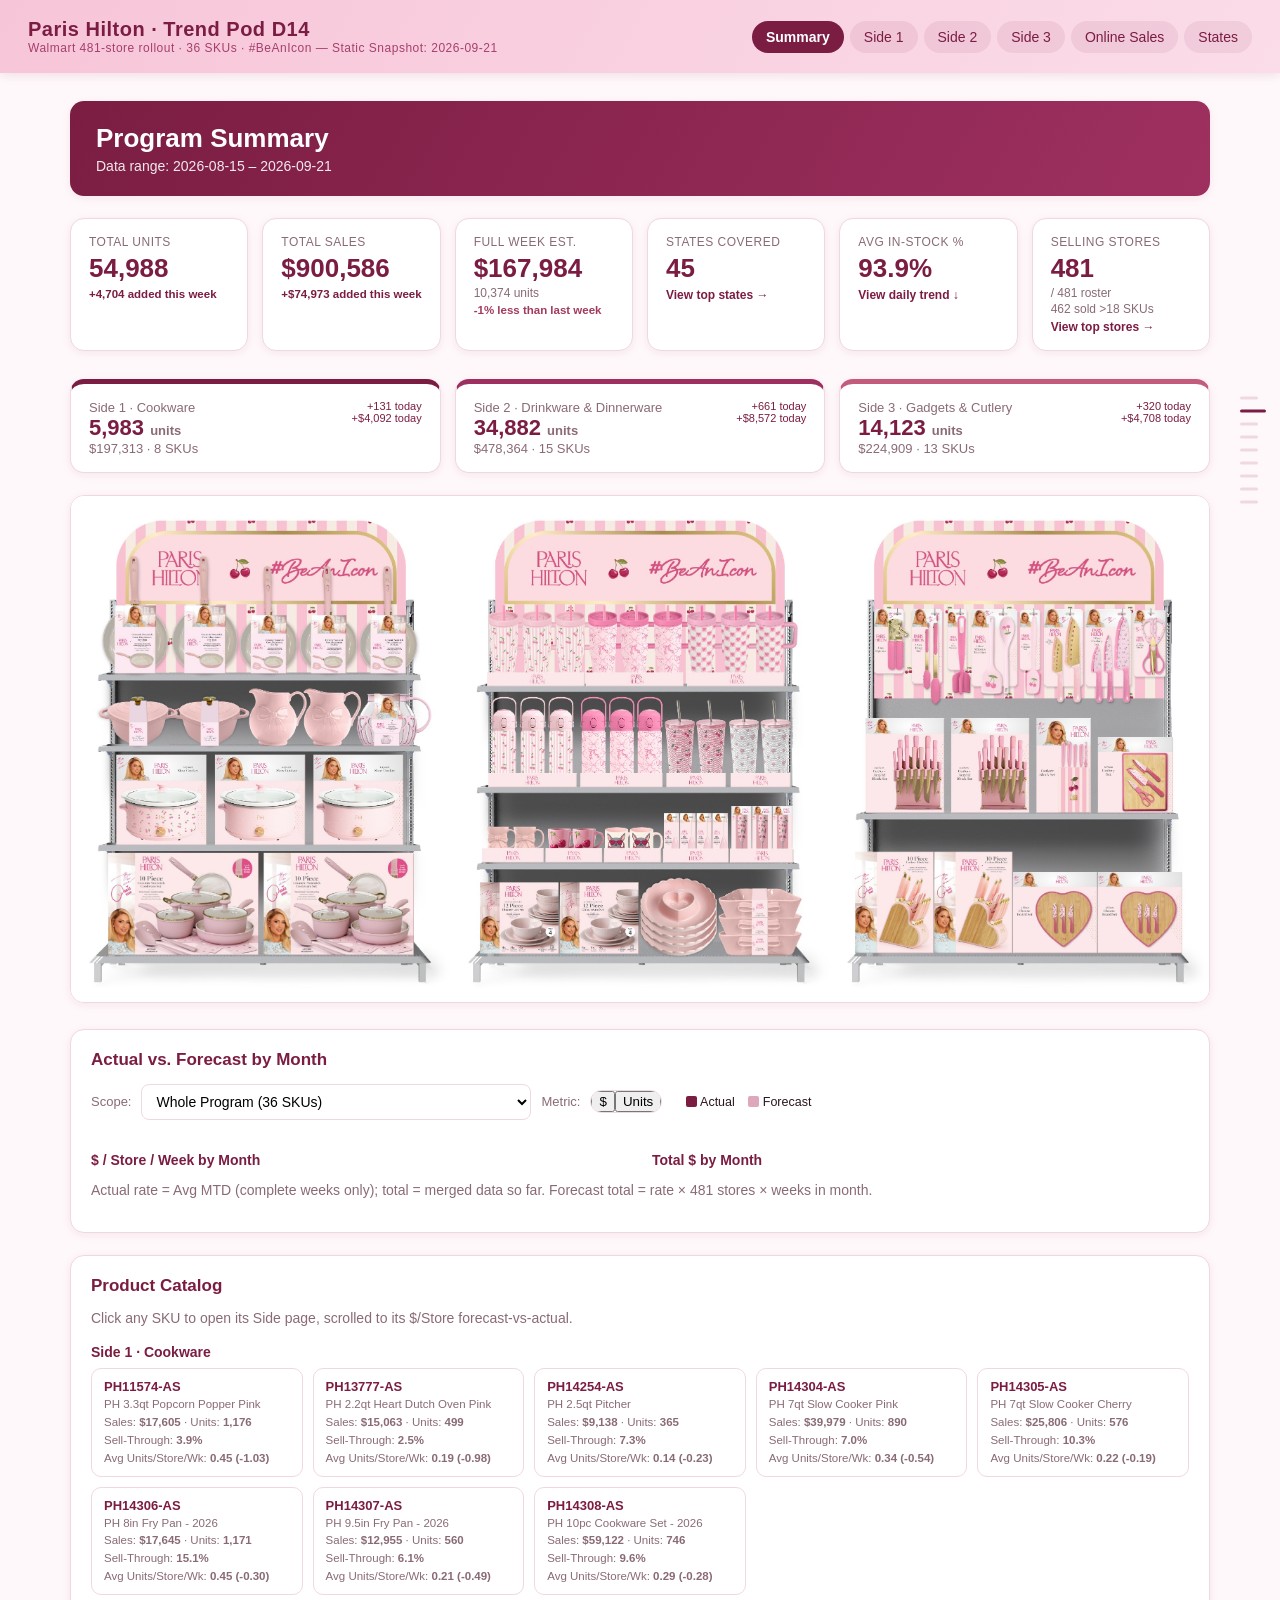
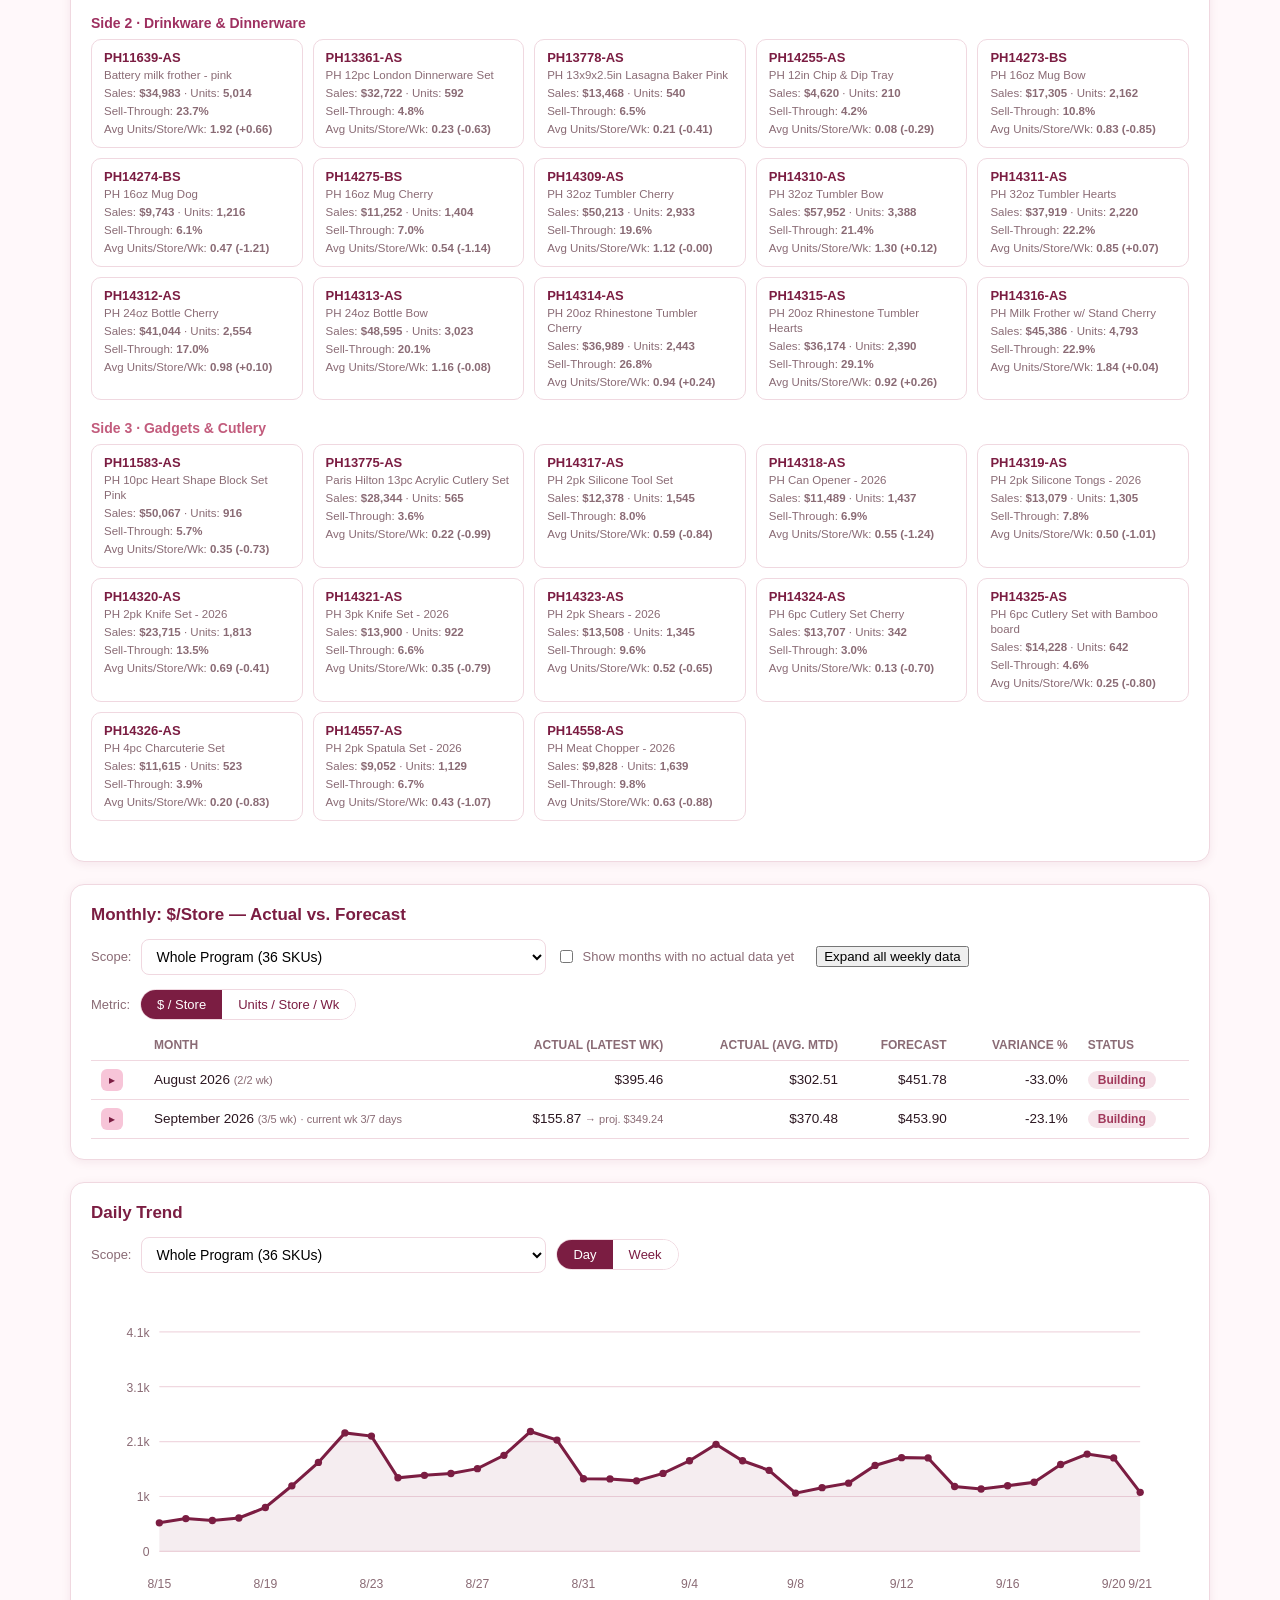
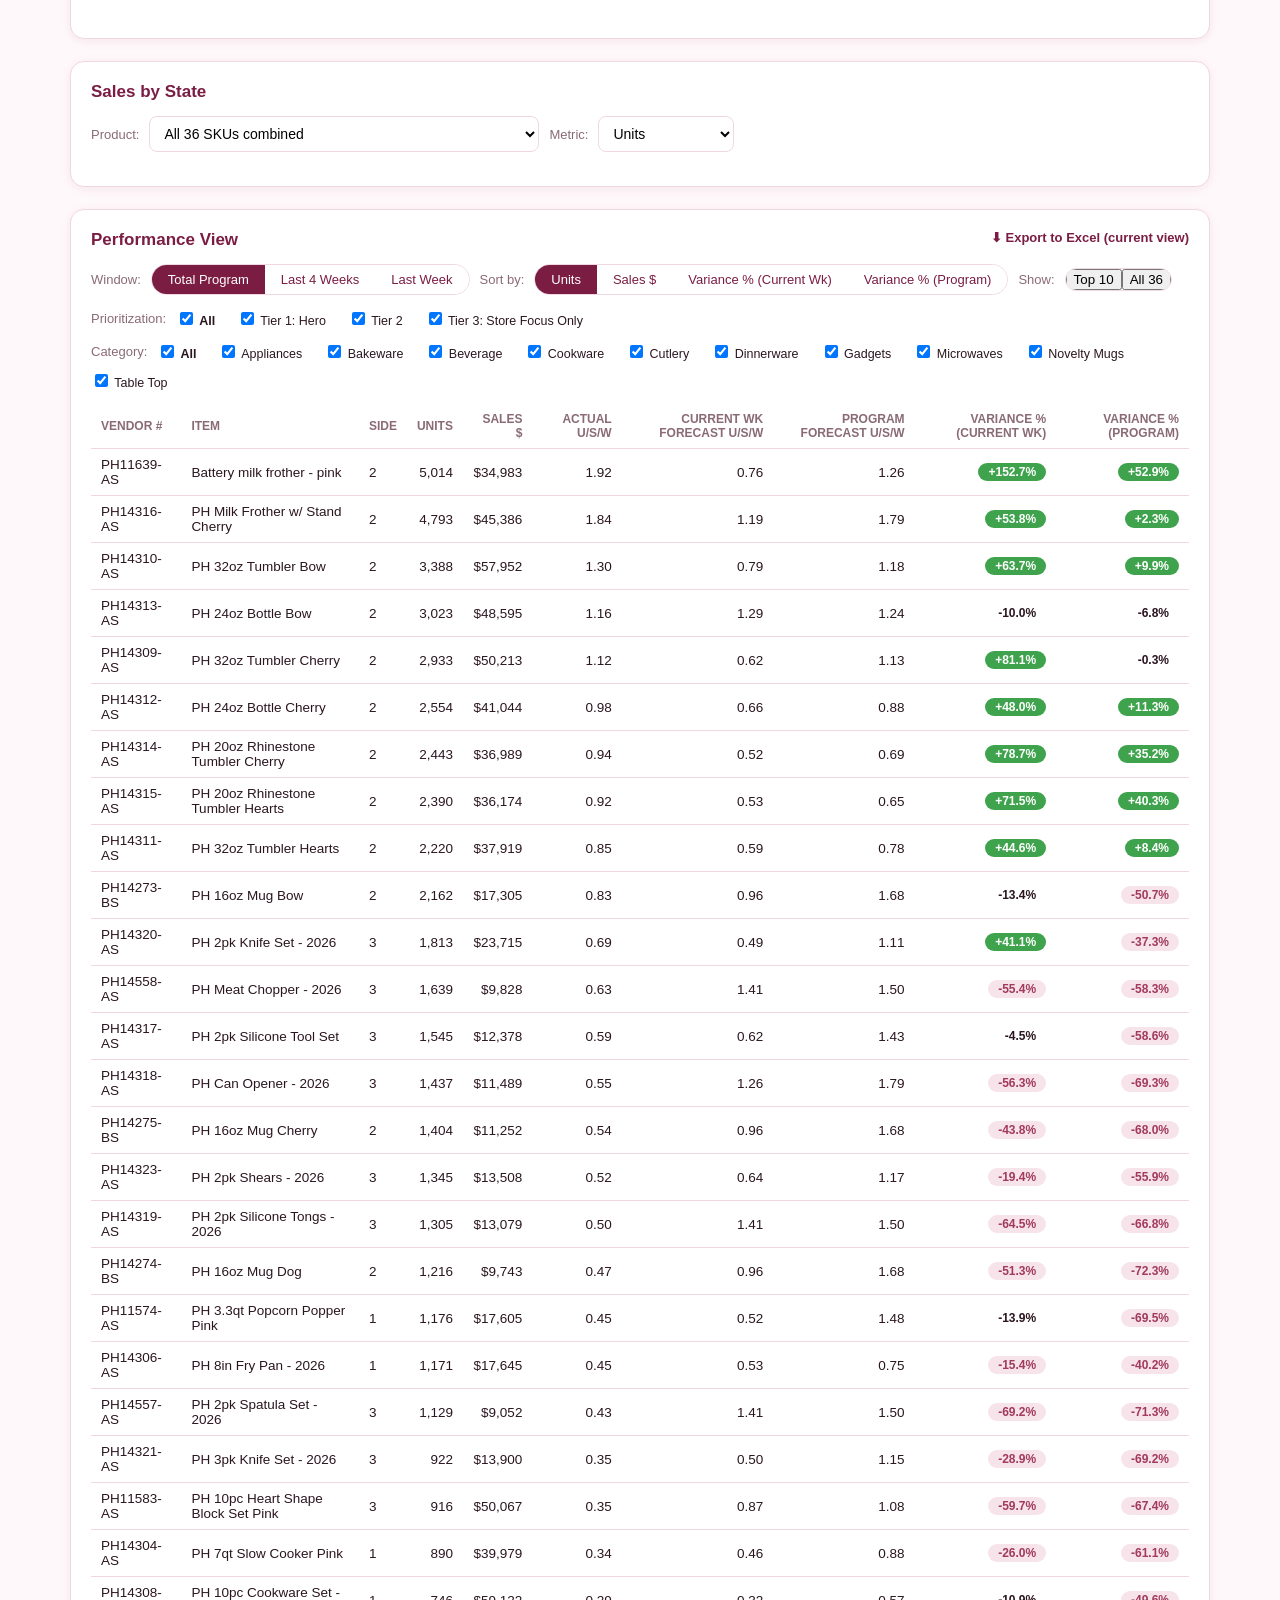
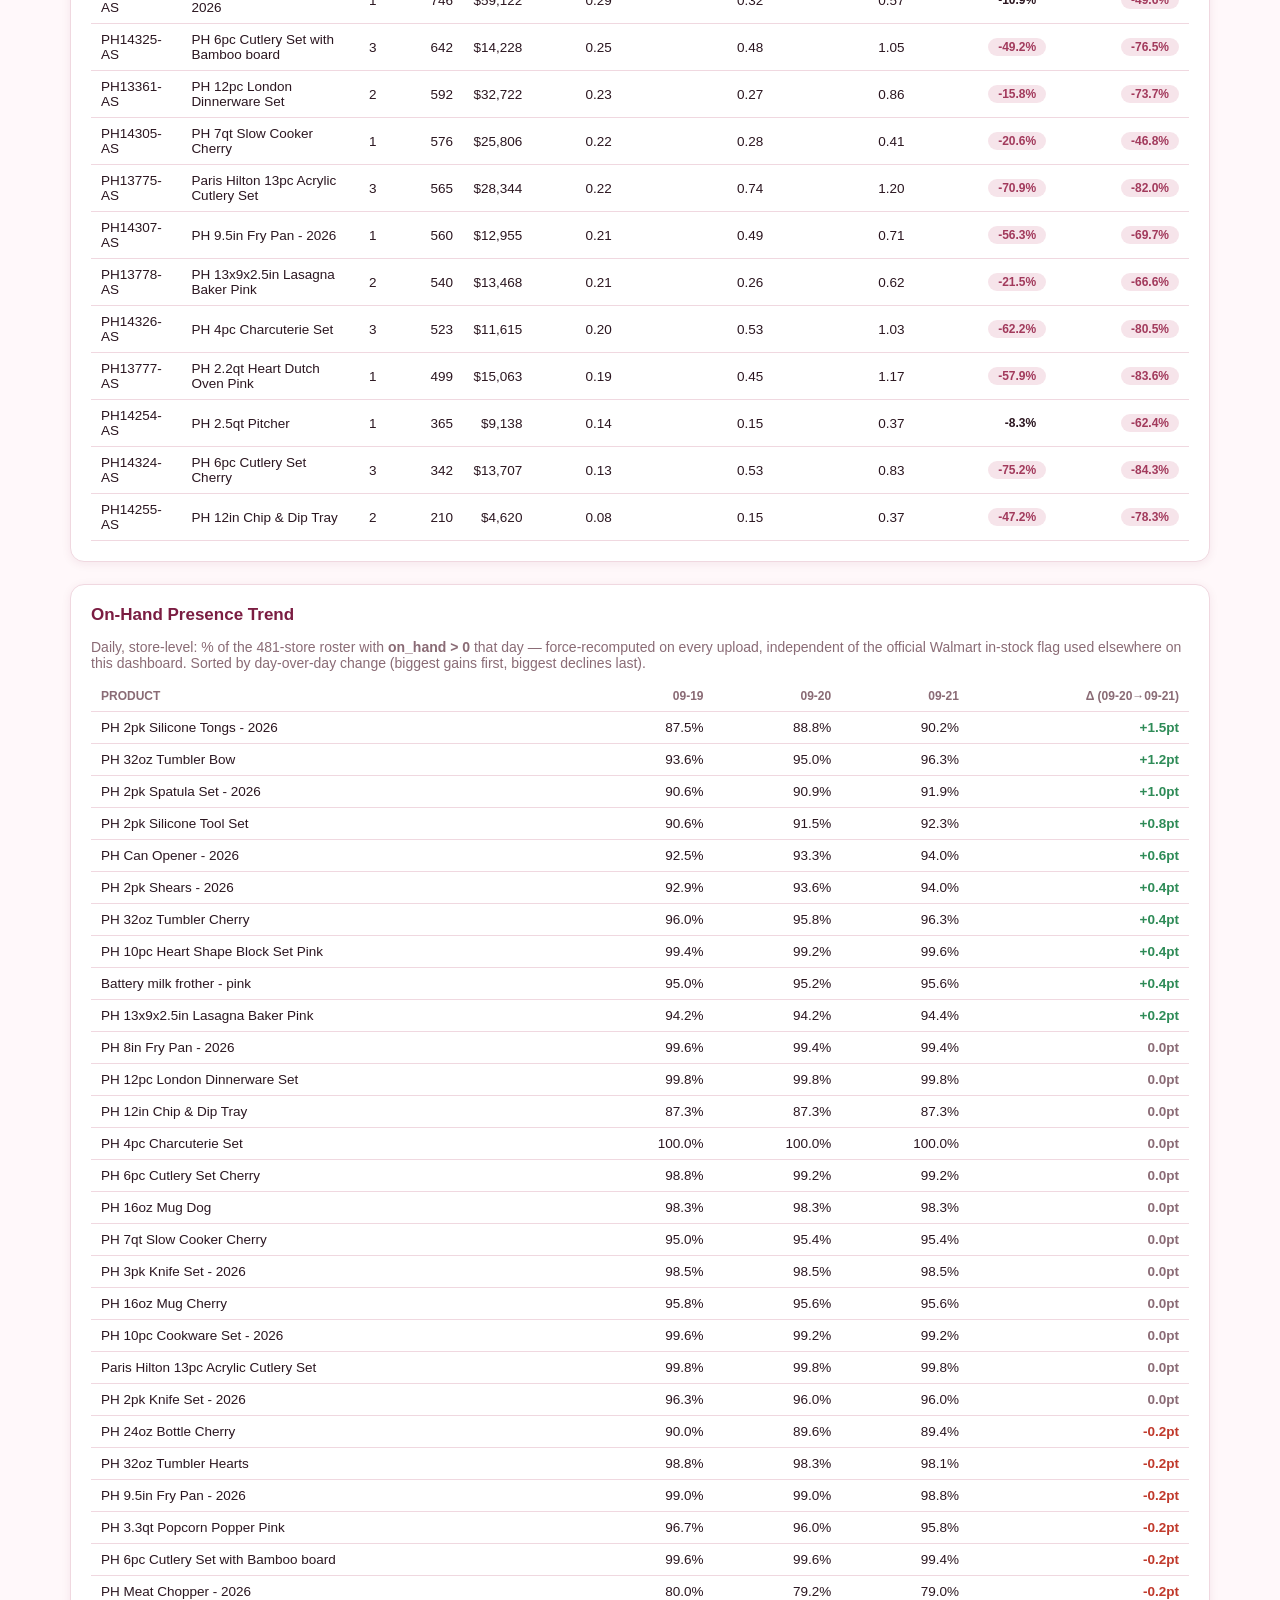
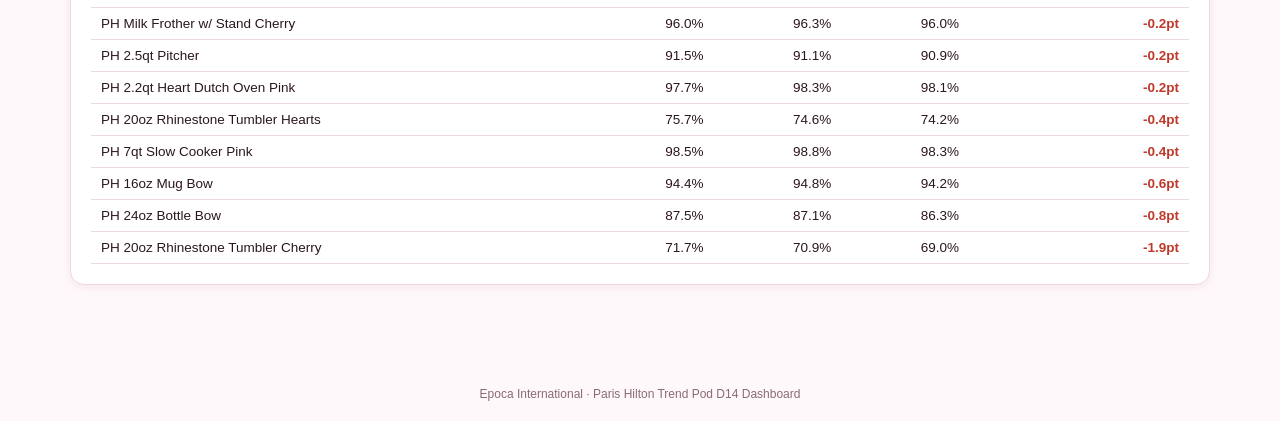
==== index.html @ 01383483 "Sync from live app data — 2026-09-22 19:36 UTC" ====
<!doctype html>
<html lang="en">
<head>
<meta charset="utf-8">
<meta name="viewport" content="width=device-width, initial-scale=1">
<title>Summary · PH Trend Pod D14</title>
<link rel="stylesheet" href="css/style.css">
</head>
<body>
<div class="topbar">
  <div class="brand">Paris Hilton · Trend Pod D14
    <small>Walmart 481-store rollout · 36 SKUs · #BeAnIcon —
      Static Snapshot: 2026-09-21</small>
  </div>
  <div class="nav">
    <a href="index.html" class="active">Summary</a>
    <a href="side-1.html" class="">Side 1</a>
    <a href="side-2.html" class="">Side 2</a>
    <a href="side-3.html" class="">Side 3</a>
    <a href="online.html" class="">Online Sales</a>
    <a href="states.html" class="">States</a>
  </div>
</div>
<div class="container">

<nav class="section-rail" aria-label="Jump to section">
  <a href="#sectionOverview" data-label="Overview"></a>
  <a href="#sectionSides" data-label="Sides"></a>
  <a href="#sectionRamp" data-label="Actual vs. Forecast"></a>
  <a href="#sectionCatalog" data-label="Product Catalog"></a>
  <a href="#dollarStoreCard" data-label="$/Store Forecast"></a>
  <a href="#sectionTrend" data-label="Sales Trend"></a>
  <a href="#sectionMap" data-label="Sales by State"></a>
  <a href="#sectionTopSkus" data-label="Performance View"></a>
  <a href="#sectionOnHandTrend" data-label="On-Hand Trend"></a>
</nav>


<div class="page-hero" style="background: linear-gradient(120deg, var(--brand-deep), var(--brand-mid));">
  <div>
    <h1 class="page-title-hero">Program Summary</h1>
    <p class="page-sub-hero">Data range: 2026-08-15 – 2026-09-21</p>
  </div>
</div>

<div class="kpi-grid" id="sectionOverview">
  <div class="kpi-card">
    <div class="label">Total Units</div>
    <div class="value">54,988</div>
    <div class="kpi-delta good-text">+4,704 added this week</div>
  </div>
  <div class="kpi-card">
    <div class="label">Total Sales</div>
    <div class="value">$900,586</div>
    <div class="kpi-delta good-text">+$74,973 added this week</div>
  </div>
  <div class="kpi-card">
    <div class="label">Full Week Est.</div>
    
    <div class="value">$167,984</div>
    <div class="sub">10,374 units</div>
    
    <div class="kpi-delta bad-text">
      -1% less than last week
    </div>
    
    
  </div>
  <a class="kpi-card kpi-card-clickable" href="top-states.html">
    <div class="label">States Covered</div>
    <div class="value">45</div>
    <div class="sub" style="margin-top:4px;color:var(--brand-deep);font-weight:600">View top states →</div>
  </a>
  <a class="kpi-card kpi-card-clickable" href="#sectionOnHandTrend">
    <div class="label">Avg In-Stock %</div>
    <div class="value">93.9%</div>
    
    <div class="sub" style="margin-top:4px;color:var(--brand-deep);font-weight:600">View daily trend ↓</div>
  </a>
  <a class="kpi-card kpi-card-clickable" href="top-stores.html">
    <div class="label">Selling Stores</div>
    <div class="value">481</div>
    <div class="sub">/ 481 roster</div>
    <div class="sub">462 sold &gt;18 SKUs</div>
    <div class="sub" style="margin-top:4px;color:var(--brand-deep);font-weight:600">View top stores →</div>
  </a>
</div>

<div class="side-grid" id="sectionSides">
  
  <a class="side-card" href="side-1.html" style="border-top-color: #7B1D42">
    <div style="display:flex;justify-content:space-between;align-items:flex-start">
      <div>
        <div class="lbl">Side 1 · Cookware</div>
        <div class="n">5,983 <span style="font-size:13px;color:var(--muted)">units</span></div>
        <div class="lbl">$197,313 · 8 SKUs</div>
      </div>
      <div style="text-align:right;font-size:11px;color:var(--good);white-space:nowrap;margin-left:8px">
        +131 today<br> +$4,092 today
      </div>
    </div>
  </a>
  
  <a class="side-card" href="side-2.html" style="border-top-color: #9E3060">
    <div style="display:flex;justify-content:space-between;align-items:flex-start">
      <div>
        <div class="lbl">Side 2 · Drinkware &amp; Dinnerware</div>
        <div class="n">34,882 <span style="font-size:13px;color:var(--muted)">units</span></div>
        <div class="lbl">$478,364 · 15 SKUs</div>
      </div>
      <div style="text-align:right;font-size:11px;color:var(--good);white-space:nowrap;margin-left:8px">
        +661 today<br> +$8,572 today
      </div>
    </div>
  </a>
  
  <a class="side-card" href="side-3.html" style="border-top-color: #C25B7C">
    <div style="display:flex;justify-content:space-between;align-items:flex-start">
      <div>
        <div class="lbl">Side 3 · Gadgets &amp; Cutlery</div>
        <div class="n">14,123 <span style="font-size:13px;color:var(--muted)">units</span></div>
        <div class="lbl">$224,909 · 13 SKUs</div>
      </div>
      <div style="text-align:right;font-size:11px;color:var(--good);white-space:nowrap;margin-left:8px">
        +320 today<br> +$4,708 today
      </div>
    </div>
  </a>
  
</div>

<div class="program-photo-wrap">
  <img src="images/program-full.jpg" alt="Paris Hilton Trend Pod D14 — full program display" class="program-photo">
</div>
<div class="card" id="sectionRamp">
  <h2>Actual vs. Forecast by Month</h2>
  <div class="controls">
    <span style="font-size:13px;color:var(--muted)">Scope:</span>
    <select id="rampScope">
      <option value="PROGRAM">Whole Program (36 SKUs)</option>
      <option value="SIDE_1">Side 1 · Cookware</option>
      <option value="SIDE_2">Side 2 · Drinkware &amp; Dinnerware</option>
      <option value="SIDE_3">Side 3 · Gadgets &amp; Cutlery</option>
      <optgroup label="By Category">
        
        <option value="CAT_ALL__APPLIANCES">Appliances</option>
        
        <option value="CAT_ALL__BAKEWARE">Bakeware</option>
        
        <option value="CAT_ALL__BEVERAGE">Beverage</option>
        
        <option value="CAT_ALL__COOKWARE">Cookware</option>
        
        <option value="CAT_ALL__CUTLERY">Cutlery</option>
        
        <option value="CAT_ALL__DINNERWARE">Dinnerware</option>
        
        <option value="CAT_ALL__GADGETS">Gadgets</option>
        
        <option value="CAT_ALL__MICROWAVES">Microwaves</option>
        
        <option value="CAT_ALL__NOVELTY MUGS">Novelty Mugs</option>
        
        <option value="CAT_ALL__TABLE TOP">Table Top</option>
        
      </optgroup>
      
      <option value="ITEM_662611334">PH11574-AS — PH 3.3qt Popcorn Popper Pink</option>
      
      <option value="ITEM_683351642">PH13777-AS — PH 2.2qt Heart Dutch Oven Pink</option>
      
      <option value="ITEM_683564533">PH14254-AS — PH 2.5qt Pitcher</option>
      
      <option value="ITEM_684089838">PH14304-AS — PH 7qt Slow Cooker Pink</option>
      
      <option value="ITEM_684089839">PH14305-AS — PH 7qt Slow Cooker Cherry</option>
      
      <option value="ITEM_683351639">PH14306-AS — PH 8in Fry Pan - 2026</option>
      
      <option value="ITEM_683351640">PH14307-AS — PH 9.5in Fry Pan - 2026</option>
      
      <option value="ITEM_683351638">PH14308-AS — PH 10pc Cookware Set - 2026</option>
      
      <option value="ITEM_662509675">PH11639-AS — Battery milk frother - pink</option>
      
      <option value="ITEM_676149285">PH13361-AS — PH 12pc London Dinnerware Set</option>
      
      <option value="ITEM_683351641">PH13778-AS — PH 13x9x2.5in Lasagna Baker Pink</option>
      
      <option value="ITEM_683564579">PH14255-AS — PH 12in Chip &amp; Dip Tray</option>
      
      <option value="ITEM_683351636">PH14273-BS — PH 16oz Mug Bow</option>
      
      <option value="ITEM_683351635">PH14274-BS — PH 16oz Mug Dog</option>
      
      <option value="ITEM_683351637">PH14275-BS — PH 16oz Mug Cherry</option>
      
      <option value="ITEM_683351632">PH14309-AS — PH 32oz Tumbler Cherry</option>
      
      <option value="ITEM_683351631">PH14310-AS — PH 32oz Tumbler Bow</option>
      
      <option value="ITEM_683351634">PH14311-AS — PH 32oz Tumbler Hearts</option>
      
      <option value="ITEM_683351628">PH14312-AS — PH 24oz Bottle Cherry</option>
      
      <option value="ITEM_683351627">PH14313-AS — PH 24oz Bottle Bow</option>
      
      <option value="ITEM_683351633">PH14314-AS — PH 20oz Rhinestone Tumbler Cherry</option>
      
      <option value="ITEM_683351629">PH14315-AS — PH 20oz Rhinestone Tumbler Hearts</option>
      
      <option value="ITEM_683351643">PH14316-AS — PH Milk Frother w/ Stand Cherry</option>
      
      <option value="ITEM_662304222">PH11583-AS — PH 10pc Heart Shape Block Set Pink</option>
      
      <option value="ITEM_683564516">PH13775-AS — Paris Hilton 13pc Acrylic Cutlery Set</option>
      
      <option value="ITEM_683564535">PH14317-AS — PH 2pk Silicone Tool Set</option>
      
      <option value="ITEM_683564523">PH14318-AS — PH Can Opener - 2026</option>
      
      <option value="ITEM_683564532">PH14319-AS — PH 2pk Silicone Tongs - 2026</option>
      
      <option value="ITEM_683564510">PH14320-AS — PH 2pk Knife Set - 2026</option>
      
      <option value="ITEM_683564513">PH14321-AS — PH 3pk Knife Set - 2026</option>
      
      <option value="ITEM_683564508">PH14323-AS — PH 2pk Shears - 2026</option>
      
      <option value="ITEM_683564507">PH14324-AS — PH 6pc Cutlery Set Cherry</option>
      
      <option value="ITEM_683564509">PH14325-AS — PH 6pc Cutlery Set with Bamboo board</option>
      
      <option value="ITEM_683564512">PH14326-AS — PH 4pc Charcuterie Set</option>
      
      <option value="ITEM_684089837">PH14557-AS — PH 2pk Spatula Set - 2026</option>
      
      <option value="ITEM_684089836">PH14558-AS — PH Meat Chopper - 2026</option>
      
    </select>
    <span style="font-size:13px;color:var(--muted)">Metric:</span>
    <div class="seg-control">
      <button type="button" class="ramp-btn active" data-ramp="dollars">$</button>
      <button type="button" class="ramp-btn" data-ramp="units">Units</button>
    </div>
    <span style="font-size:12.5px;margin-left:14px">
      <span style="display:inline-block;width:11px;height:11px;border-radius:2px;background:#7B1D42;vertical-align:-1px"></span> Actual
      <span style="display:inline-block;width:11px;height:11px;border-radius:2px;background:#DFA7BC;vertical-align:-1px;margin-left:10px"></span> Forecast
    </span>
  </div>
  <div style="display:flex;gap:24px;flex-wrap:wrap">
    <div style="flex:1;min-width:320px">
      <h3 id="rampLeftTitle" style="font-size:14px;color:var(--brand-deep)">$ / Store / Week by Month</h3>
      <div id="rampLeft"></div>
    </div>
    <div style="flex:1;min-width:320px">
      <h3 id="rampRightTitle" style="font-size:14px;color:var(--brand-deep)">Total $ by Month</h3>
      <div id="rampRight"></div>
    </div>
  </div>
  <p class="page-sub" style="margin-top:6px">Actual rate = Avg MTD (complete weeks only); total = merged data so far. Forecast total = rate × 481 stores × weeks in month.</p>
  <script>window.__RAMP__ = {"PROGRAM":[{"label":"August","fcDps":451.77778392,"fcUsw":24.413210999999997,"actDps":302.508316008316,"actUsw":18.87110187110187,"fcTotalS":434610.22813104,"fcTotalU":23485.508981999996,"actTotalS":291013,"actTotalU":18154},{"label":"September","fcDps":453.90083629000003,"fcUsw":24.603031999999995,"actDps":370.47852390852387,"actUsw":22.266112266112263,"fcTotalS":1091631.51127745,"fcTotalU":59170.29195999999,"actTotalS":609573.11,"actTotalU":36834},{"label":"October","fcDps":674.2799786899999,"fcUsw":36.535436999999995,"actDps":null,"actUsw":null,"fcTotalS":1297314.6789995597,"fcTotalU":70294.18078799998,"actTotalS":null,"actTotalU":null},{"label":"November","fcDps":1093.5529672199998,"fcUsw":55.154672,"actDps":null,"actUsw":null,"fcTotalS":2103995.9089312796,"fcTotalU":106117.588928,"actTotalS":null,"actTotalU":null},{"label":"December","fcDps":1093.70266722,"fcUsw":55.164672,"actDps":null,"actUsw":null,"fcTotalS":2630354.9146641,"fcTotalU":132671.03616000002,"actTotalS":null,"actTotalU":null}],"SIDE_1":[{"label":"August","fcDps":102.31092946000001,"fcUsw":3.1100410000000003,"actDps":55.850311850311854,"actUsw":1.7172557172557172,"fcTotalS":98423.11414052002,"fcTotalU":2991.8594420000004,"actTotalS":53728,"actTotalU":1652},{"label":"September","fcDps":103.80792946000001,"fcUsw":3.2100410000000004,"actDps":87.54997920997921,"actUsw":2.6223146223146223,"fcTotalS":249658.0703513,"fcTotalU":7720.148605,"actTotalS":143585.44,"actTotalU":4331},{"label":"October","fcDps":157.27559738,"fcUsw":5.158798,"actDps":null,"actUsw":null,"fcTotalS":302598.24935912,"fcTotalU":9925.527352,"actTotalS":null,"actTotalU":null},{"label":"November","fcDps":316.47145055,"fcUsw":10.086477,"actDps":null,"actUsw":null,"fcTotalS":608891.0708582,"fcTotalU":19406.381748,"actTotalS":null,"actTotalU":null},{"label":"December","fcDps":316.62115055000004,"fcUsw":10.096477,"actDps":null,"actUsw":null,"fcTotalS":761473.8670727501,"fcTotalU":24282.027185000003,"actTotalS":null,"actTotalU":null}],"SIDE_2":[{"label":"August","fcDps":144.07197032000002,"fcUsw":10.422673,"actDps":173.01975051975052,"actUsw":12.482328482328482,"fcTotalS":138597.23544784,"fcTotalU":10026.611426,"actTotalS":166445,"actTotalU":12008},{"label":"September","fcDps":144.69802269000002,"fcUsw":10.512494,"actDps":189.6305751905752,"actUsw":13.885654885654887,"fcTotalS":347998.74456945003,"fcTotalU":25282.548070000004,"actTotalS":311918.5,"actTotalU":22874},{"label":"October","fcDps":232.77584363,"fcUsw":16.102332,"actDps":null,"actUsw":null,"fcTotalS":447860.72314412,"fcTotalU":30980.886768,"actTotalS":null,"actTotalU":null},{"label":"November","fcDps":345.2684394,"fcUsw":22.723709,"actDps":null,"actUsw":null,"fcTotalS":664296.4774055999,"fcTotalU":43720.416116,"actTotalS":null,"actTotalU":null},{"label":"December","fcDps":345.2684394,"fcUsw":22.723709,"actDps":null,"actUsw":null,"fcTotalS":830370.5967569998,"fcTotalU":54650.520145,"actTotalS":null,"actTotalU":null}],"SIDE_3":[{"label":"August","fcDps":205.39488414,"fcUsw":10.880496999999998,"actDps":73.63825363825364,"actUsw":4.671517671517671,"fcTotalS":197589.87854268,"fcTotalU":10467.038113999999,"actTotalS":70840,"actTotalU":4494},{"label":"September","fcDps":205.39488414,"fcUsw":10.880496999999998,"actDps":93.29796950796951,"actUsw":5.758142758142758,"fcTotalS":493974.69635670003,"fcTotalU":26167.595284999996,"actTotalS":154069.16999999998,"actTotalU":9629},{"label":"October","fcDps":284.22853768000004,"fcUsw":15.274307000000002,"actDps":null,"actUsw":null,"fcTotalS":546855.7064963201,"fcTotalU":29387.766668000004,"actTotalS":null,"actTotalU":null},{"label":"November","fcDps":431.8130772699999,"fcUsw":22.344486000000003,"actDps":null,"actUsw":null,"fcTotalS":830808.3606674798,"fcTotalU":42990.791064000005,"actTotalS":null,"actTotalU":null},{"label":"December","fcDps":431.8130772699999,"fcUsw":22.344486000000003,"actDps":null,"actUsw":null,"fcTotalS":1038510.4508343497,"fcTotalU":53738.48883,"actTotalS":null,"actTotalU":null}],"CAT_ALL__APPLIANCES":[{"label":"August","fcDps":49.14460952,"fcUsw":2.6020450000000004,"actDps":44.95841995841996,"actUsw":3.7505197505197505,"fcTotalS":47277.114358240004,"fcTotalU":2503.1672900000003,"actTotalS":43250,"actTotalU":3608},{"label":"September","fcDps":49.77066189,"fcUsw":2.691866,"actDps":62.00934164934165,"actUsw":4.6084546084546085,"fcTotalS":119698.44184545,"fcTotalU":6473.93773,"actTotalS":102904.43,"actTotalU":7665},{"label":"October","fcDps":68.90748724,"fcUsw":4.085711,"actDps":null,"actUsw":null,"fcTotalS":132578.00544975998,"fcTotalU":7860.907964,"actTotalS":null,"actTotalU":null},{"label":"November","fcDps":125.52206462,"fcUsw":6.163887,"actDps":null,"actUsw":null,"fcTotalS":241504.45232888,"fcTotalU":11859.318588,"actTotalS":null,"actTotalU":null},{"label":"December","fcDps":125.52206462,"fcUsw":6.163887,"actDps":null,"actUsw":null,"fcTotalS":301880.5654111,"fcTotalU":14824.148235,"actTotalS":null,"actTotalU":null}],"CAT_ALL__BAKEWARE":[{"label":"August","fcDps":6.575749620000001,"fcUsw":0.263346,"actDps":3.5852390852390847,"actUsw":0.14345114345114346,"fcTotalS":6325.871134440001,"fcTotalU":253.33885200000003,"actTotalS":3449,"actTotalU":138},{"label":"September","fcDps":6.575749620000001,"fcUsw":0.263346,"actDps":6.092383922383923,"actUsw":0.24462924462924462,"fcTotalS":15814.677836100002,"fcTotalU":633.3471300000001,"actTotalS":10018.840000000002,"actTotalU":402},{"label":"October","fcDps":14.233474309999998,"fcUsw":0.570023,"actDps":null,"actUsw":null,"fcTotalS":27385.204572439998,"fcTotalU":1096.724252,"actTotalS":null,"actTotalU":null},{"label":"November","fcDps":24.93401823,"fcUsw":0.998559,"actDps":null,"actUsw":null,"fcTotalS":47973.05107452,"fcTotalU":1921.227516,"actTotalS":null,"actTotalU":null},{"label":"December","fcDps":24.93401823,"fcUsw":0.998559,"actDps":null,"actUsw":null,"fcTotalS":59966.31384315,"fcTotalU":2401.5343949999997,"actTotalS":null,"actTotalU":null}],"CAT_ALL__BEVERAGE":[{"label":"August","fcDps":80.8914837,"fcUsw":5.00611,"actDps":117.72037422037423,"actUsw":7.220374220374221,"fcTotalS":77817.60731939999,"fcTotalU":4815.87782,"actTotalS":113247,"actTotalU":6946},{"label":"September","fcDps":80.8914837,"fcUsw":5.00611,"actDps":119.24130284130285,"actUsw":7.325017325017325,"fcTotalS":194544.01829849998,"fcTotalU":12039.69455,"actTotalS":195637.04,"actTotalU":12005},{"label":"October","fcDps":115.62363858,"fcUsw":7.135914000000001,"actDps":null,"actUsw":null,"fcTotalS":222459.88062792,"fcTotalU":13729.498536000003,"actTotalS":null,"actTotalU":null},{"label":"November","fcDps":127.45006001,"fcUsw":7.818333000000001,"actDps":null,"actUsw":null,"fcTotalS":245213.91545924,"fcTotalU":15042.472692000001,"actTotalS":null,"actTotalU":null},{"label":"December","fcDps":127.45006001,"fcUsw":7.818333000000001,"actDps":null,"actUsw":null,"fcTotalS":306517.39432405,"fcTotalU":18803.090865000002,"actTotalS":null,"actTotalU":null}],"CAT_ALL__COOKWARE":[{"label":"August","fcDps":56.66441288,"fcUsw":1.695862,"actDps":30.83471933471934,"actUsw":0.9012474012474012,"fcTotalS":54511.16519056,"fcTotalU":1631.419244,"actTotalS":29663,"actTotalU":867},{"label":"September","fcDps":58.16141288,"fcUsw":1.795862,"actDps":46.019320859320864,"actUsw":1.27997227997228,"fcTotalS":139878.1979764,"fcTotalU":4319.04811,"actTotalS":75122.13,"actTotalU":2109},{"label":"October","fcDps":86.78785433,"fcUsw":2.643408,"actDps":null,"actUsw":null,"fcTotalS":166979.83173092,"fcTotalU":5085.916992,"actTotalS":null,"actTotalU":null},{"label":"November","fcDps":167.26583853,"fcUsw":4.9062920000000005,"actDps":null,"actUsw":null,"fcTotalS":321819.47333172,"fcTotalU":9439.705808,"actTotalS":null,"actTotalU":null},{"label":"December","fcDps":167.41553853,"fcUsw":4.916292,"actDps":null,"actUsw":null,"fcTotalS":402634.37016464997,"fcTotalU":11823.682260000001,"actTotalS":null,"actTotalU":null}],"CAT_ALL__CUTLERY":[{"label":"August","fcDps":148.36299334999998,"fcUsw":4.783189999999999,"actDps":54.47089397089397,"actUsw":2.24012474012474,"fcTotalS":142725.19960269998,"fcTotalU":4601.428779999999,"actTotalS":52401,"actTotalU":2155},{"label":"September","fcDps":148.36299334999998,"fcUsw":4.783189999999999,"actDps":71.0742065142065,"actUsw":2.9646569646569643,"fcTotalS":356812.99900674995,"fcTotalU":11503.571949999998,"actTotalS":116681.94999999998,"actTotalU":4913},{"label":"October","fcDps":208.08452206,"fcUsw":7.110761,"actDps":null,"actUsw":null,"fcTotalS":400354.62044344004,"fcTotalU":13681.104164,"actTotalS":null,"actTotalU":null},{"label":"November","fcDps":350.16318222999996,"fcUsw":13.178453999999999,"actDps":null,"actUsw":null,"fcTotalS":673713.96261052,"fcTotalU":25355.345495999998,"actTotalS":null,"actTotalU":null},{"label":"December","fcDps":350.16318222999996,"fcUsw":13.178453999999999,"actDps":null,"actUsw":null,"fcTotalS":842142.45326315,"fcTotalU":31694.181869999997,"actTotalS":null,"actTotalU":null}],"CAT_ALL__DINNERWARE":[{"label":"August","fcDps":14.780720640000002,"fcUsw":0.269328,"actDps":10.987525987525988,"actUsw":0.19854469854469856,"fcTotalS":14219.053255680003,"fcTotalU":259.09353600000003,"actTotalS":10570,"actTotalU":191},{"label":"September","fcDps":14.780720640000002,"fcUsw":0.269328,"actDps":13.58003465003465,"actUsw":0.24532224532224536,"fcTotalS":35547.63313920001,"fcTotalU":647.7338400000001,"actTotalS":22152.269999999997,"actTotalU":401},{"label":"October","fcDps":35.54478816,"fcUsw":0.647682,"actDps":null,"actUsw":null,"fcTotalS":68388.17241984,"fcTotalU":1246.140168,"actTotalS":null,"actTotalU":null},{"label":"November","fcDps":85.63211776,"fcUsw":1.560352,"actDps":null,"actUsw":null,"fcTotalS":164756.19457024,"fcTotalU":3002.117248,"actTotalS":null,"actTotalU":null},{"label":"December","fcDps":85.63211776,"fcUsw":1.560352,"actDps":null,"actUsw":null,"fcTotalS":205945.2432128,"fcTotalU":3752.64656,"actTotalS":null,"actTotalU":null}],"CAT_ALL__GADGETS":[{"label":"August","fcDps":57.03189079,"fcUsw":6.097307,"actDps":19.16735966735967,"actUsw":2.4313929313929314,"fcTotalS":54864.678939979996,"fcTotalU":5865.609334,"actTotalS":18439,"actTotalU":2339},{"label":"September","fcDps":57.03189079,"fcUsw":6.097307,"actDps":22.223762993762993,"actUsw":2.7934857934857935,"fcTotalS":137161.69734995,"fcTotalU":14664.023335,"actTotalS":37387.22,"actTotalU":4716},{"label":"October","fcDps":76.14401562,"fcUsw":8.163546,"actDps":null,"actUsw":null,"fcTotalS":146501.08605288,"fcTotalU":15706.662504,"actTotalS":null,"actTotalU":null},{"label":"November","fcDps":81.64989504,"fcUsw":9.166032,"actDps":null,"actUsw":null,"fcTotalS":157094.39805696,"fcTotalU":17635.445568,"actTotalS":null,"actTotalU":null},{"label":"December","fcDps":81.64989504,"fcUsw":9.166032,"actDps":null,"actUsw":null,"fcTotalS":196367.9975712,"fcTotalU":22044.306959999998,"actTotalS":null,"actTotalU":null}],"CAT_ALL__MICROWAVES":[{"label":"August","fcDps":9.41035442,"fcUsw":0.523379,"actDps":4.574844074844075,"actUsw":0.30561330561330563,"fcTotalS":9052.76095204,"fcTotalU":503.49059800000003,"actTotalS":4401,"actTotalU":294},{"label":"September","fcDps":9.41035442,"fcUsw":0.523379,"actDps":7.822162162162162,"actUsw":0.5225225225225225,"fcTotalS":22631.9023801,"fcTotalU":1258.726495,"actTotalS":13203.539999999999,"actTotalU":882},{"label":"October","fcDps":23.9050393,"fcUsw":1.329535,"actDps":null,"actUsw":null,"fcTotalS":45993.295613199996,"fcTotalU":2558.0253399999997,"actTotalS":null,"actTotalU":null},{"label":"November","fcDps":45.064083100000005,"fcUsw":2.506345,"actDps":null,"actUsw":null,"fcTotalS":86703.29588440001,"fcTotalU":4822.20778,"actTotalS":null,"actTotalU":null},{"label":"December","fcDps":45.064083100000005,"fcUsw":2.506345,"actDps":null,"actUsw":null,"fcTotalS":108379.11985550002,"fcTotalU":6027.759725,"actTotalS":null,"actTotalU":null}],"CAT_ALL__NOVELTY MUGS":[{"label":"August","fcDps":22.85709924,"fcUsw":2.8678920000000003,"actDps":12.08004158004158,"actUsw":1.5093555093555093,"fcTotalS":21988.52946888,"fcTotalU":2758.9121040000005,"actTotalS":11621,"actTotalU":1452},{"label":"September","fcDps":22.85709924,"fcUsw":2.8678920000000003,"actDps":16.195606375606378,"actUsw":2.0207900207900207,"fcTotalS":54971.3236722,"fcTotalU":6897.280260000001,"actTotalS":26679.58,"actTotalU":3330},{"label":"October","fcDps":34.36008069,"fcUsw":4.311177000000001,"actDps":null,"actUsw":null,"fcTotalS":66108.79524755999,"fcTotalU":8294.704548000002,"actTotalS":null,"actTotalU":null},{"label":"November","fcDps":60.35644338,"fcUsw":7.572954,"actDps":null,"actUsw":null,"fcTotalS":116125.79706312,"fcTotalU":14570.363496,"actTotalS":null,"actTotalU":null},{"label":"December","fcDps":60.35644338,"fcUsw":7.572954,"actDps":null,"actUsw":null,"fcTotalS":145157.2463289,"fcTotalU":18212.95437,"actTotalS":null,"actTotalU":null}],"CAT_ALL__TABLE TOP":[{"label":"August","fcDps":6.05846976,"fcUsw":0.304752,"actDps":4.128898128898129,"actUsw":0.1704781704781705,"fcTotalS":5828.24790912,"fcTotalU":293.171424,"actTotalS":3972,"actTotalU":164},{"label":"September","fcDps":6.05846976,"fcUsw":0.304752,"actDps":6.220401940401939,"actUsw":0.2612612612612613,"fcTotalS":14570.6197728,"fcTotalU":732.9285600000001,"actTotalS":9786.109999999999,"actTotalU":411},{"label":"October","fcDps":10.6890784,"fcUsw":0.53768,"actDps":null,"actUsw":null,"fcTotalS":20565.7868416,"fcTotalU":1034.4963200000002,"actTotalS":null,"actTotalU":null},{"label":"November","fcDps":25.515264319999996,"fcUsw":1.283464,"actDps":null,"actUsw":null,"fcTotalS":49091.368551679996,"fcTotalU":2469.384736,"actTotalS":null,"actTotalU":null},{"label":"December","fcDps":25.515264319999996,"fcUsw":1.283464,"actDps":null,"actUsw":null,"fcTotalS":61364.2106896,"fcTotalU":3086.73092,"actTotalS":null,"actTotalU":null}],"ITEM_662611334":[{"label":"August","fcDps":9.41035442,"fcUsw":0.523379,"actDps":4.574844074844075,"actUsw":0.30561330561330563,"fcTotalS":9052.76095204,"fcTotalU":503.49059800000003,"actTotalS":4401,"actTotalU":294},{"label":"September","fcDps":9.41035442,"fcUsw":0.523379,"actDps":7.822162162162162,"actUsw":0.5225225225225225,"fcTotalS":22631.9023801,"fcTotalU":1258.726495,"actTotalS":13203.539999999999,"actTotalU":882},{"label":"October","fcDps":23.9050393,"fcUsw":1.329535,"actDps":null,"actUsw":null,"fcTotalS":45993.295613199996,"fcTotalU":2558.0253399999997,"actTotalS":null,"actTotalU":null},{"label":"November","fcDps":45.064083100000005,"fcUsw":2.506345,"actDps":null,"actUsw":null,"fcTotalS":86703.29588440001,"fcTotalU":4822.20778,"actTotalS":null,"actTotalU":null},{"label":"December","fcDps":45.064083100000005,"fcUsw":2.506345,"actDps":null,"actUsw":null,"fcTotalS":108379.11985550002,"fcTotalU":6027.759725,"actTotalS":null,"actTotalU":null}],"ITEM_683351642":[{"label":"August","fcDps":13.60805832,"fcUsw":0.454056,"actDps":4.24948024948025,"actUsw":0.14137214137214138,"fcTotalS":13090.95210384,"fcTotalU":436.801872,"actTotalS":4088,"actTotalU":136},{"label":"September","fcDps":13.60805832,"fcUsw":0.454056,"actDps":6.724379764379765,"actUsw":0.22245322245322244,"fcTotalS":32727.3802596,"fcTotalU":1092.00468,"actTotalS":10974.85,"actTotalU":363},{"label":"October","fcDps":34.83245268,"fcUsw":1.162244,"actDps":null,"actUsw":null,"fcTotalS":67017.63895632,"fcTotalU":2236.157456,"actTotalS":null,"actTotalU":null},{"label":"November","fcDps":56.45916432,"fcUsw":1.883856,"actDps":null,"actUsw":null,"fcTotalS":108627.43215168,"fcTotalU":3624.538944,"actTotalS":null,"actTotalU":null},{"label":"December","fcDps":56.45916432,"fcUsw":1.883856,"actDps":null,"actUsw":null,"fcTotalS":135784.2901896,"fcTotalU":4530.67368,"actTotalS":null,"actTotalU":null}],"ITEM_683564533":[{"label":"August","fcDps":3.02923488,"fcUsw":0.152376,"actDps":3.0550935550935554,"actUsw":0.12162162162162163,"fcTotalS":2914.12395456,"fcTotalU":146.585712,"actTotalS":2939,"actTotalU":117},{"label":"September","fcDps":3.02923488,"fcUsw":0.152376,"actDps":3.9479279279279282,"actUsw":0.158004158004158,"fcTotalS":7285.3098864,"fcTotalU":366.46428000000003,"actTotalS":6199.35,"actTotalU":248},{"label":"October","fcDps":5.3445392,"fcUsw":0.26884,"actDps":null,"actUsw":null,"fcTotalS":10282.8934208,"fcTotalU":517.2481600000001,"actTotalS":null,"actTotalU":null},{"label":"November","fcDps":12.757632159999998,"fcUsw":0.641732,"actDps":null,"actUsw":null,"fcTotalS":24545.684275839998,"fcTotalU":1234.692368,"actTotalS":null,"actTotalU":null},{"label":"December","fcDps":12.757632159999998,"fcUsw":0.641732,"actDps":null,"actUsw":null,"fcTotalS":30682.1053448,"fcTotalU":1543.36546,"actTotalS":null,"actTotalU":null}],"ITEM_684089838":[{"label":"August","fcDps":20.70621165,"fcUsw":0.460445,"actDps":10.492723492723492,"actUsw":0.23492723492723494,"fcTotalS":19919.3756073,"fcTotalU":442.94809,"actTotalS":10094,"actTotalU":226},{"label":"September","fcDps":20.70621165,"fcUsw":0.460445,"actDps":18.123832293832294,"actUsw":0.40263340263340264,"fcTotalS":49798.43901825,"fcTotalU":1107.370225,"actTotalS":29885.199999999997,"actTotalU":664},{"label":"October","fcDps":28.91867802,"fcUsw":0.643066,"actDps":null,"actUsw":null,"fcTotalS":55639.53651048,"fcTotalU":1237.258984,"actTotalS":null,"actTotalU":null},{"label":"November","fcDps":63.43526660999999,"fcUsw":1.410613,"actDps":null,"actUsw":null,"fcTotalS":122049.45295763998,"fcTotalU":2714.0194119999996,"actTotalS":null,"actTotalU":null},{"label":"December","fcDps":63.43526660999999,"fcUsw":1.410613,"actDps":null,"actUsw":null,"fcTotalS":152561.81619704998,"fcTotalU":3392.5242649999996,"actTotalS":null,"actTotalU":null}],"ITEM_684089839":[{"label":"August","fcDps":12.500715629999998,"fcUsw":0.277979,"actDps":6.892931392931393,"actUsw":0.15384615384615385,"fcTotalS":12025.688436059998,"fcTotalU":267.415798,"actTotalS":6631,"actTotalU":148},{"label":"September","fcDps":12.500715629999998,"fcUsw":0.277979,"actDps":11.636735966735964,"actUsw":0.2591822591822592,"fcTotalS":30064.221090149993,"fcTotalU":668.539495,"actTotalS":19175.219999999998,"actTotalU":428},{"label":"October","fcDps":12.319486529999999,"fcUsw":0.273949,"actDps":null,"actUsw":null,"fcTotalS":23702.692083719998,"fcTotalU":527.077876,"actTotalS":null,"actTotalU":null},{"label":"November","fcDps":27.94863015,"fcUsw":0.621495,"actDps":null,"actUsw":null,"fcTotalS":53773.1644086,"fcTotalU":1195.75638,"actTotalS":null,"actTotalU":null},{"label":"December","fcDps":27.94863015,"fcUsw":0.621495,"actDps":null,"actUsw":null,"fcTotalS":67216.45551075,"fcTotalU":1494.695475,"actTotalS":null,"actTotalU":null}],"ITEM_683351639":[{"label":"August","fcDps":6.4371,"fcUsw":0.43,"actDps":5.742203742203743,"actUsw":0.3814968814968815,"fcTotalS":6192.4902,"fcTotalU":413.65999999999997,"actTotalS":5524,"actTotalU":367},{"label":"September","fcDps":7.934100000000001,"fcUsw":0.53,"actDps":7.22011088011088,"actUsw":0.4788634788634789,"fcTotalS":19081.5105,"fcTotalU":1274.65,"actTotalS":12121.019999999999,"actTotalU":804},{"label":"October","fcDps":8.3832,"fcUsw":0.56,"actDps":null,"actUsw":null,"fcTotalS":16129.276800000001,"fcTotalU":1077.44,"actTotalS":null,"actTotalU":null},{"label":"November","fcDps":16.6167,"fcUsw":1.11,"actDps":null,"actUsw":null,"fcTotalS":31970.530800000004,"fcTotalU":2135.6400000000003,"actTotalS":null,"actTotalU":null},{"label":"December","fcDps":16.7664,"fcUsw":1.12,"actDps":null,"actUsw":null,"fcTotalS":40323.192,"fcTotalU":2693.6000000000004,"actTotalS":null,"actTotalU":null}],"ITEM_683351640":[{"label":"August","fcDps":11.279372559999999,"fcUsw":0.491048,"actDps":3.7432432432432434,"actUsw":0.16216216216216217,"fcTotalS":10850.756402719999,"fcTotalU":472.388176,"actTotalS":3601,"actTotalU":156},{"label":"September","fcDps":11.279372559999999,"fcUsw":0.491048,"actDps":5.711441441441441,"actUsw":0.24670824670824673,"fcTotalS":27126.891006799997,"fcTotalU":1180.97044,"actTotalS":9354.34,"actTotalU":404},{"label":"October","fcDps":11.97070065,"fcUsw":0.521145,"actDps":null,"actUsw":null,"fcTotalS":23031.6280506,"fcTotalU":1002.6829799999999,"actTotalS":null,"actTotalU":null},{"label":"November","fcDps":23.32357721,"fcUsw":1.015393,"actDps":null,"actUsw":null,"fcTotalS":44874.56255204,"fcTotalU":1953.6161319999999,"actTotalS":null,"actTotalU":null},{"label":"December","fcDps":23.32357721,"fcUsw":1.015393,"actDps":null,"actUsw":null,"fcTotalS":56093.20319005,"fcTotalU":2442.020165,"actTotalS":null,"actTotalU":null}],"ITEM_683351638":[{"label":"August","fcDps":25.339882,"fcUsw":0.320758,"actDps":17.0997920997921,"actUsw":0.21621621621621623,"fcTotalS":24376.966484,"fcTotalU":308.569196,"actTotalS":16450,"actTotalU":208},{"label":"September","fcDps":25.339882,"fcUsw":0.320758,"actDps":26.363388773388774,"actUsw":0.331947331947332,"fcTotalS":60942.41621,"fcTotalU":771.4229899999999,"actTotalS":42671.920000000006,"actTotalU":538},{"label":"October","fcDps":31.601501000000003,"fcUsw":0.400019,"actDps":null,"actUsw":null,"fcTotalS":60801.287924000004,"fcTotalU":769.636556,"actTotalS":null,"actTotalU":null},{"label":"November","fcDps":70.866397,"fcUsw":0.897043,"actDps":null,"actUsw":null,"fcTotalS":136346.947828,"fcTotalU":1725.910732,"actTotalS":null,"actTotalU":null},{"label":"December","fcDps":70.866397,"fcUsw":0.897043,"actDps":null,"actUsw":null,"fcTotalS":170433.684785,"fcTotalU":2157.388415,"actTotalS":null,"actTotalU":null}],"ITEM_662509675":[{"label":"August","fcDps":4.6699,"fcUsw":0.67,"actDps":11.880457380457381,"actUsw":1.7037422037422036,"fcTotalS":4492.4438,"fcTotalU":644.5400000000001,"actTotalS":11429,"actTotalU":1639},{"label":"September","fcDps":5.295952369999999,"fcUsw":0.759821,"actDps":14.377186417186417,"actUsw":2.0595980595980596,"fcTotalS":12736.765449849998,"fcTotalU":1827.3695050000001,"actTotalS":23554.11,"actTotalU":3375},{"label":"October","fcDps":6.32991005,"fcUsw":0.908165,"actDps":null,"actUsw":null,"fcTotalS":12178.7469362,"fcTotalU":1747.30946,"actTotalS":null,"actTotalU":null},{"label":"November","fcDps":13.730690899999999,"fcUsw":1.96997,"actDps":null,"actUsw":null,"fcTotalS":26417.8492916,"fcTotalU":3790.22228,"actTotalS":null,"actTotalU":null},{"label":"December","fcDps":13.730690899999999,"fcUsw":1.96997,"actDps":null,"actUsw":null,"fcTotalS":33022.3116145,"fcTotalU":4737.77785,"actTotalS":null,"actTotalU":null}],"ITEM_676149285":[{"label":"August","fcDps":14.780720640000002,"fcUsw":0.269328,"actDps":10.987525987525988,"actUsw":0.19854469854469856,"fcTotalS":14219.053255680003,"fcTotalU":259.09353600000003,"actTotalS":10570,"actTotalU":191},{"label":"September","fcDps":14.780720640000002,"fcUsw":0.269328,"actDps":13.58003465003465,"actUsw":0.24532224532224536,"fcTotalS":35547.63313920001,"fcTotalU":647.7338400000001,"actTotalS":22152.269999999997,"actTotalU":401},{"label":"October","fcDps":35.54478816,"fcUsw":0.647682,"actDps":null,"actUsw":null,"fcTotalS":68388.17241984,"fcTotalU":1246.140168,"actTotalS":null,"actTotalU":null},{"label":"November","fcDps":85.63211776,"fcUsw":1.560352,"actDps":null,"actUsw":null,"fcTotalS":164756.19457024,"fcTotalU":3002.117248,"actTotalS":null,"actTotalU":null},{"label":"December","fcDps":85.63211776,"fcUsw":1.560352,"actDps":null,"actUsw":null,"fcTotalS":205945.2432128,"fcTotalU":3752.64656,"actTotalS":null,"actTotalU":null}],"ITEM_683351641":[{"label":"August","fcDps":6.575749620000001,"fcUsw":0.263346,"actDps":3.5852390852390847,"actUsw":0.14345114345114346,"fcTotalS":6325.871134440001,"fcTotalU":253.33885200000003,"actTotalS":3449,"actTotalU":138},{"label":"September","fcDps":6.575749620000001,"fcUsw":0.263346,"actDps":6.092383922383923,"actUsw":0.24462924462924462,"fcTotalS":15814.677836100002,"fcTotalU":633.3471300000001,"actTotalS":10018.840000000002,"actTotalU":402},{"label":"October","fcDps":14.233474309999998,"fcUsw":0.570023,"actDps":null,"actUsw":null,"fcTotalS":27385.204572439998,"fcTotalU":1096.724252,"actTotalS":null,"actTotalU":null},{"label":"November","fcDps":24.93401823,"fcUsw":0.998559,"actDps":null,"actUsw":null,"fcTotalS":47973.05107452,"fcTotalU":1921.227516,"actTotalS":null,"actTotalU":null},{"label":"December","fcDps":24.93401823,"fcUsw":0.998559,"actDps":null,"actUsw":null,"fcTotalS":59966.31384315,"fcTotalU":2401.5343949999997,"actTotalS":null,"actTotalU":null}],"ITEM_683564579":[{"label":"August","fcDps":3.02923488,"fcUsw":0.152376,"actDps":1.0738045738045738,"actUsw":0.04885654885654886,"fcTotalS":2914.12395456,"fcTotalU":146.585712,"actTotalS":1033,"actTotalU":47},{"label":"September","fcDps":3.02923488,"fcUsw":0.152376,"actDps":2.2724740124740124,"actUsw":0.10325710325710326,"fcTotalS":7285.3098864,"fcTotalU":366.46428000000003,"actTotalS":3586.76,"actTotalU":163},{"label":"October","fcDps":5.3445392,"fcUsw":0.26884,"actDps":null,"actUsw":null,"fcTotalS":10282.8934208,"fcTotalU":517.2481600000001,"actTotalS":null,"actTotalU":null},{"label":"November","fcDps":12.757632159999998,"fcUsw":0.641732,"actDps":null,"actUsw":null,"fcTotalS":24545.684275839998,"fcTotalU":1234.692368,"actTotalS":null,"actTotalU":null},{"label":"December","fcDps":12.757632159999998,"fcUsw":0.641732,"actDps":null,"actUsw":null,"fcTotalS":30682.1053448,"fcTotalU":1543.36546,"actTotalS":null,"actTotalU":null}],"ITEM_683351636":[{"label":"August","fcDps":7.61903308,"fcUsw":0.955964,"actDps":5.840956340956341,"actUsw":0.7297297297297297,"fcTotalS":7329.509822960001,"fcTotalU":919.637368,"actTotalS":5619,"actTotalU":702},{"label":"September","fcDps":7.61903308,"fcUsw":0.955964,"actDps":7.186874566874567,"actUsw":0.8974358974358974,"fcTotalS":18323.7745574,"fcTotalU":2299.09342,"actTotalS":11686.19,"actTotalU":1460},{"label":"October","fcDps":11.45336023,"fcUsw":1.437059,"actDps":null,"actUsw":null,"fcTotalS":22036.26508252,"fcTotalU":2764.9015160000004,"actTotalS":null,"actTotalU":null},{"label":"November","fcDps":20.11881446,"fcUsw":2.524318,"actDps":null,"actUsw":null,"fcTotalS":38708.59902104,"fcTotalU":4856.787832,"actTotalS":null,"actTotalU":null},{"label":"December","fcDps":20.11881446,"fcUsw":2.524318,"actDps":null,"actUsw":null,"fcTotalS":48385.748776299995,"fcTotalU":6070.98479,"actTotalS":null,"actTotalU":null}],"ITEM_683351635":[{"label":"August","fcDps":7.61903308,"fcUsw":0.955964,"actDps":2.949064449064449,"actUsw":0.36902286902286907,"fcTotalS":7329.509822960001,"fcTotalU":919.637368,"actTotalS":2837,"actTotalU":355},{"label":"September","fcDps":7.61903308,"fcUsw":0.955964,"actDps":4.09107415107415,"actUsw":0.51004851004851,"fcTotalS":18323.7745574,"fcTotalU":2299.09342,"actTotalS":6906.45,"actTotalU":861},{"label":"October","fcDps":11.45336023,"fcUsw":1.437059,"actDps":null,"actUsw":null,"fcTotalS":22036.26508252,"fcTotalU":2764.9015160000004,"actTotalS":null,"actTotalU":null},{"label":"November","fcDps":20.11881446,"fcUsw":2.524318,"actDps":null,"actUsw":null,"fcTotalS":38708.59902104,"fcTotalU":4856.787832,"actTotalS":null,"actTotalU":null},{"label":"December","fcDps":20.11881446,"fcUsw":2.524318,"actDps":null,"actUsw":null,"fcTotalS":48385.748776299995,"fcTotalU":6070.98479,"actTotalS":null,"actTotalU":null}],"ITEM_683351637":[{"label":"August","fcDps":7.61903308,"fcUsw":0.955964,"actDps":3.2900207900207903,"actUsw":0.41060291060291065,"fcTotalS":7329.509822960001,"fcTotalU":919.637368,"actTotalS":3165,"actTotalU":395},{"label":"September","fcDps":7.61903308,"fcUsw":0.955964,"actDps":4.917657657657657,"actUsw":0.6133056133056133,"fcTotalS":18323.7745574,"fcTotalU":2299.09342,"actTotalS":8086.94,"actTotalU":1009},{"label":"October","fcDps":11.45336023,"fcUsw":1.437059,"actDps":null,"actUsw":null,"fcTotalS":22036.26508252,"fcTotalU":2764.9015160000004,"actTotalS":null,"actTotalU":null},{"label":"November","fcDps":20.11881446,"fcUsw":2.524318,"actDps":null,"actUsw":null,"fcTotalS":38708.59902104,"fcTotalU":4856.787832,"actTotalS":null,"actTotalU":null},{"label":"December","fcDps":20.11881446,"fcUsw":2.524318,"actDps":null,"actUsw":null,"fcTotalS":48385.748776299995,"fcTotalU":6070.98479,"actTotalS":null,"actTotalU":null}],"ITEM_683351632":[{"label":"August","fcDps":10.525659469999999,"fcUsw":0.620251,"actDps":16.72141372141372,"actUsw":0.974012474012474,"fcTotalS":10125.684410139998,"fcTotalU":596.681462,"actTotalS":16086,"actTotalU":937},{"label":"September","fcDps":10.525659469999999,"fcUsw":0.620251,"actDps":20.456749826749824,"actUsw":1.1968121968121967,"fcTotalS":25314.211025349996,"fcTotalU":1491.703655,"actTotalS":34126.51,"actTotalU":1996},{"label":"October","fcDps":13.95604315,"fcUsw":0.822395,"actDps":null,"actUsw":null,"fcTotalS":26851.4270206,"fcTotalU":1582.28798,"actTotalS":null,"actTotalU":null},{"label":"November","fcDps":30.273105429999998,"fcUsw":1.783919,"actDps":null,"actUsw":null,"fcTotalS":58245.45484732,"fcTotalU":3432.2601560000003,"actTotalS":null,"actTotalU":null},{"label":"December","fcDps":30.273105429999998,"fcUsw":1.783919,"actDps":null,"actUsw":null,"fcTotalS":72806.81855915,"fcTotalU":4290.325195,"actTotalS":null,"actTotalU":null}],"ITEM_683351631":[{"label":"August","fcDps":13.45301841,"fcUsw":0.792753,"actDps":21.056133056133056,"actUsw":1.2266112266112266,"fcTotalS":12941.803710420001,"fcTotalU":762.6283860000001,"actTotalS":20256,"actTotalU":1180},{"label":"September","fcDps":13.45301841,"fcUsw":0.792753,"actDps":22.430249480249483,"actUsw":1.3139293139293138,"fcTotalS":32354.509276050005,"fcTotalU":1906.5709650000003,"actTotalS":37695.64,"actTotalU":2208},{"label":"October","fcDps":25.16572938,"fcUsw":1.482954,"actDps":null,"actUsw":null,"fcTotalS":48418.863327119994,"fcTotalU":2853.203496,"actTotalS":null,"actTotalU":null},{"label":"November","fcDps":24.0666843,"fcUsw":1.41819,"actDps":null,"actUsw":null,"fcTotalS":46304.300593199994,"fcTotalU":2728.59756,"actTotalS":null,"actTotalU":null},{"label":"December","fcDps":24.0666843,"fcUsw":1.41819,"actDps":null,"actUsw":null,"fcTotalS":57880.37574149999,"fcTotalU":3410.74695,"actTotalS":null,"actTotalU":null}],"ITEM_683351634":[{"label":"August","fcDps":9.978614549999998,"fcUsw":0.588015,"actDps":12.114345114345115,"actUsw":0.70997920997921,"fcTotalS":9599.427197099998,"fcTotalU":565.67043,"actTotalS":11654,"actTotalU":683},{"label":"September","fcDps":9.978614549999998,"fcUsw":0.588015,"actDps":15.954504504504506,"actUsw":0.9334719334719335,"fcTotalS":23998.567992749995,"fcTotalU":1414.176075,"actTotalS":26264.719999999998,"actTotalU":1537},{"label":"October","fcDps":15.991221309999998,"fcUsw":0.942323,"actDps":null,"actUsw":null,"fcTotalS":30767.109800439997,"fcTotalU":1813.029452,"actTotalS":null,"actTotalU":null},{"label":"November","fcDps":15.2928549,"fcUsw":0.90117,"actDps":null,"actUsw":null,"fcTotalS":29423.4528276,"fcTotalU":1733.8510800000001,"actTotalS":null,"actTotalU":null},{"label":"December","fcDps":15.2928549,"fcUsw":0.90117,"actDps":null,"actUsw":null,"fcTotalS":36779.3160345,"fcTotalU":2167.31385,"actTotalS":null,"actTotalU":null}],"ITEM_683351628":[{"label":"August","fcDps":10.55727193,"fcUsw":0.661069,"actDps":16.57900207900208,"actUsw":1.024948024948025,"fcTotalS":10156.095596660001,"fcTotalU":635.948378,"actTotalS":15949,"actTotalU":986},{"label":"September","fcDps":10.55727193,"fcUsw":0.661069,"actDps":15.403506583506585,"actUsw":0.9625779625779626,"fcTotalS":25390.238991650003,"fcTotalU":1589.8709450000001,"actTotalS":25094.510000000002,"actTotalU":1568},{"label":"October","fcDps":16.849388049999998,"fcUsw":1.055065,"actDps":null,"actUsw":null,"fcTotalS":32418.222608199998,"fcTotalU":2029.9450599999998,"actTotalS":null,"actTotalU":null},{"label":"November","fcDps":16.11353836,"fcUsw":1.008988,"actDps":null,"actUsw":null,"fcTotalS":31002.44780464,"fcTotalU":1941.292912,"actTotalS":null,"actTotalU":null},{"label":"December","fcDps":16.11353836,"fcUsw":1.008988,"actDps":null,"actUsw":null,"fcTotalS":38753.0597558,"fcTotalU":2426.61614,"actTotalS":null,"actTotalU":null}],"ITEM_683351627":[{"label":"August","fcDps":20.5519527,"fcUsw":1.28691,"actDps":19.85966735966736,"actUsw":1.2276507276507276,"fcTotalS":19770.9784974,"fcTotalU":1238.00742,"actTotalS":19105,"actTotalU":1181},{"label":"September","fcDps":20.5519527,"fcUsw":1.28691,"actDps":18.06012474012474,"actUsw":1.1282051282051282,"fcTotalS":49427.4462435,"fcTotalU":3095.01855,"actTotalS":29490.160000000003,"actTotalU":1842},{"label":"October","fcDps":19.94009409,"fcUsw":1.248597,"actDps":null,"actUsw":null,"fcTotalS":38364.741029159995,"fcTotalU":2402.300628,"actTotalS":null,"actTotalU":null},{"label":"November","fcDps":19.069281930000002,"fcUsw":1.194069,"actDps":null,"actUsw":null,"fcTotalS":36689.29843332001,"fcTotalU":2297.3887560000003,"actTotalS":null,"actTotalU":null},{"label":"December","fcDps":19.069281930000002,"fcUsw":1.194069,"actDps":null,"actUsw":null,"fcTotalS":45861.62304165001,"fcTotalU":2871.7359450000004,"actTotalS":null,"actTotalU":null}],"ITEM_683351633":[{"label":"August","fcDps":7.836031530000001,"fcUsw":0.523449,"actDps":15.937629937629938,"actUsw":1.0446985446985446,"fcTotalS":7538.262331860002,"fcTotalU":503.55793800000004,"actTotalS":15332,"actTotalU":1005},{"label":"September","fcDps":7.836031530000001,"fcUsw":0.523449,"actDps":13.372813582813583,"actUsw":0.8884268884268884,"fcTotalS":18845.655829650004,"fcTotalU":1258.894845,"actTotalS":21656.550000000003,"actTotalU":1438},{"label":"October","fcDps":12.43589337,"fcUsw":0.830721,"actDps":null,"actUsw":null,"fcTotalS":23926.658843880003,"fcTotalU":1598.3072040000002,"actTotalS":null,"actTotalU":null},{"label":"November","fcDps":11.84218317,"fcUsw":0.791061,"actDps":null,"actUsw":null,"fcTotalS":22784.36041908,"fcTotalU":1522.001364,"actTotalS":null,"actTotalU":null},{"label":"December","fcDps":11.84218317,"fcUsw":0.791061,"actDps":null,"actUsw":null,"fcTotalS":28480.45052385,"fcTotalU":1902.501705,"actTotalS":null,"actTotalU":null}],"ITEM_683351629":[{"label":"August","fcDps":7.98893511,"fcUsw":0.533663,"actDps":15.452182952182952,"actUsw":1.0124740124740126,"fcTotalS":7685.35557582,"fcTotalU":513.383806,"actTotalS":14865,"actTotalU":974},{"label":"September","fcDps":7.98893511,"fcUsw":0.533663,"actDps":13.563354123354122,"actUsw":0.9015939015939015,"fcTotalS":19213.38893955,"fcTotalU":1283.459515,"actTotalS":21308.949999999997,"actTotalU":1416},{"label":"October","fcDps":11.285269229999999,"fcUsw":0.753859,"actDps":null,"actUsw":null,"fcTotalS":21712.857998519998,"fcTotalU":1450.424716,"actTotalS":null,"actTotalU":null},{"label":"November","fcDps":10.792411920000001,"fcUsw":0.720936,"actDps":null,"actUsw":null,"fcTotalS":20764.60053408,"fcTotalU":1387.080864,"actTotalS":null,"actTotalU":null},{"label":"December","fcDps":10.792411920000001,"fcUsw":0.720936,"actDps":null,"actUsw":null,"fcTotalS":25955.7506676,"fcTotalU":1733.85108,"actTotalS":null,"actTotalU":null}],"ITEM_683351643":[{"label":"August","fcDps":11.267782239999999,"fcUsw":1.193621,"actDps":15.692307692307693,"actUsw":1.658004158004158,"fcTotalS":10839.606514879999,"fcTotalU":1148.263402,"actTotalS":15096,"actTotalU":1595},{"label":"September","fcDps":11.267782239999999,"fcUsw":1.193621,"actDps":17.87158697158697,"actUsw":1.887040887040887,"fcTotalS":27099.016287199996,"fcTotalU":2870.6585050000003,"actTotalS":30289.899999999998,"actTotalU":3198},{"label":"October","fcDps":21.33941264,"fcUsw":2.260531,"actDps":null,"actUsw":null,"fcTotalS":41057.02991936,"fcTotalU":4349.261643999999,"actTotalS":null,"actTotalU":null},{"label":"November","fcDps":20.407476959999997,"fcUsw":2.161809,"actDps":null,"actUsw":null,"fcTotalS":39263.98567103999,"fcTotalU":4159.320516,"actTotalS":null,"actTotalU":null},{"label":"December","fcDps":20.407476959999997,"fcUsw":2.161809,"actDps":null,"actUsw":null,"fcTotalS":49079.98208879999,"fcTotalU":5199.150645,"actTotalS":null,"actTotalU":null}],"ITEM_662304222":[{"label":"August","fcDps":47.6930461,"fcUsw":0.871265,"actDps":18.677754677754677,"actUsw":0.340956340956341,"fcTotalS":45880.710348199995,"fcTotalU":838.15693,"actTotalS":17968,"actTotalU":328},{"label":"September","fcDps":47.6930461,"fcUsw":0.871265,"actDps":19.959563409563412,"actUsw":0.3659043659043659,"fcTotalS":114701.77587049999,"fcTotalU":2095.392325,"actTotalS":32099.190000000002,"actTotalU":588},{"label":"October","fcDps":37.65329218,"fcUsw":0.687857,"actDps":null,"actUsw":null,"fcTotalS":72444.93415432,"fcTotalU":1323.436868,"actTotalS":null,"actTotalU":null},{"label":"November","fcDps":80.8676757,"fcUsw":1.477305,"actDps":null,"actUsw":null,"fcTotalS":155589.4080468,"fcTotalU":2842.33482,"actTotalS":null,"actTotalU":null},{"label":"December","fcDps":80.8676757,"fcUsw":1.477305,"actDps":null,"actUsw":null,"fcTotalS":194486.7600585,"fcTotalU":3552.918525,"actTotalS":null,"actTotalU":null}],"ITEM_683564516":[{"label":"August","fcDps":37.10127587,"fcUsw":0.742471,"actDps":8.145530145530145,"actUsw":0.16216216216216217,"fcTotalS":35691.42738694,"fcTotalU":714.257102,"actTotalS":7836,"actTotalU":156},{"label":"September","fcDps":37.10127587,"fcUsw":0.742471,"actDps":12.618967428967428,"actUsw":0.2515592515592516,"fcTotalS":89228.56846734999,"fcTotalU":1785.642755,"actTotalS":20507.789999999997,"actTotalU":409},{"label":"October","fcDps":73.85291165,"fcUsw":1.477945,"actDps":null,"actUsw":null,"fcTotalS":142093.0020146,"fcTotalU":2843.5661800000003,"actTotalS":null,"actTotalU":null},{"label":"November","fcDps":76.09941294,"fcUsw":1.522902,"actDps":null,"actUsw":null,"fcTotalS":146415.27049656,"fcTotalU":2930.063448,"actTotalS":null,"actTotalU":null},{"label":"December","fcDps":76.09941294,"fcUsw":1.522902,"actDps":null,"actUsw":null,"fcTotalS":183019.0881207,"fcTotalU":3662.57931,"actTotalS":null,"actTotalU":null}],"ITEM_683564535":[{"label":"August","fcDps":4.93703244,"fcUsw":0.619452,"actDps":4.338877338877339,"actUsw":0.5415800415800416,"fcTotalS":4749.42520728,"fcTotalU":595.912824,"actTotalS":4174,"actTotalU":521},{"label":"September","fcDps":4.93703244,"fcUsw":0.619452,"actDps":4.835710325710326,"actUsw":0.6036036036036035,"fcTotalS":11873.5630182,"fcTotalU":1489.78206,"actTotalS":8204.37,"actTotalU":1024},{"label":"October","fcDps":10.54083508,"fcUsw":1.322564,"actDps":null,"actUsw":null,"fcTotalS":20280.566693920002,"fcTotalU":2544.613136,"actTotalS":null,"actTotalU":null},{"label":"November","fcDps":18.28845614,"fcUsw":2.294662,"actDps":null,"actUsw":null,"fcTotalS":35186.989613360005,"fcTotalU":4414.929688,"actTotalS":null,"actTotalU":null},{"label":"December","fcDps":18.28845614,"fcUsw":2.294662,"actDps":null,"actUsw":null,"fcTotalS":43983.737016700004,"fcTotalU":5518.66211,"actTotalS":null,"actTotalU":null}],"ITEM_683564523":[{"label":"August","fcDps":10.03963366,"fcUsw":1.259678,"actDps":3.74012474012474,"actUsw":0.46777546777546775,"fcTotalS":9658.12758092,"fcTotalU":1211.810236,"actTotalS":3598,"actTotalU":450},{"label":"September","fcDps":10.03963366,"fcUsw":1.259678,"actDps":4.787810117810118,"actUsw":0.5987525987525988,"fcTotalS":24145.3189523,"fcTotalU":3029.52559,"actTotalS":7891.16,"actTotalU":987},{"label":"October","fcDps":10.36661885,"fcUsw":1.300705,"actDps":null,"actUsw":null,"fcTotalS":19945.3746674,"fcTotalU":2502.55642,"actTotalS":null,"actTotalU":null},{"label":"November","fcDps":20.507288199999998,"fcUsw":2.57306,"actDps":null,"actUsw":null,"fcTotalS":39456.0224968,"fcTotalU":4950.56744,"actTotalS":null,"actTotalU":null},{"label":"December","fcDps":20.507288199999998,"fcUsw":2.57306,"actDps":null,"actUsw":null,"fcTotalS":49320.028120999996,"fcTotalU":6188.2092999999995,"actTotalS":null,"actTotalU":null}],"ITEM_683564532":[{"label":"August","fcDps":14.01840823,"fcUsw":1.406059,"actDps":4.377338877338877,"actUsw":0.4365904365904366,"fcTotalS":13485.70871726,"fcTotalU":1352.628758,"actTotalS":4211,"actTotalU":420},{"label":"September","fcDps":14.01840823,"fcUsw":1.406059,"actDps":5.373520443520444,"actUsw":0.5363825363825364,"fcTotalS":33714.27179315,"fcTotalU":3381.571895,"actTotalS":8867.51,"actTotalU":885},{"label":"October","fcDps":18.41218723,"fcUsw":1.846759,"actDps":null,"actUsw":null,"fcTotalS":35425.04823052,"fcTotalU":3553.164316,"actTotalS":null,"actTotalU":null},{"label":"November","fcDps":14.284716900000001,"fcUsw":1.43277,"actDps":null,"actUsw":null,"fcTotalS":27483.795315600004,"fcTotalU":2756.64948,"actTotalS":null,"actTotalU":null},{"label":"December","fcDps":14.284716900000001,"fcUsw":1.43277,"actDps":null,"actUsw":null,"fcTotalS":34354.74414450001,"fcTotalU":3445.81185,"actTotalS":null,"actTotalU":null}],"ITEM_683564510":[{"label":"August","fcDps":6.38086387,"fcUsw":0.491971,"actDps":7.271309771309771,"actUsw":0.5561330561330562,"fcTotalS":6138.391042939999,"fcTotalU":473.276102,"actTotalS":6995,"actTotalU":535},{"label":"September","fcDps":6.38086387,"fcUsw":0.491971,"actDps":9.956202356202356,"actUsw":0.760914760914761,"fcTotalS":15345.977607349998,"fcTotalU":1183.190255,"actTotalS":16719.620000000003,"actTotalU":1278},{"label":"October","fcDps":11.805255090000001,"fcUsw":0.910197,"actDps":null,"actUsw":null,"fcTotalS":22713.310793160003,"fcTotalU":1751.219028,"actTotalS":null,"actTotalU":null},{"label":"November","fcDps":23.6498871,"fcUsw":1.82343,"actDps":null,"actUsw":null,"fcTotalS":45502.3827804,"fcTotalU":3508.27932,"actTotalS":null,"actTotalU":null},{"label":"December","fcDps":23.6498871,"fcUsw":1.82343,"actDps":null,"actUsw":null,"fcTotalS":56877.9784755,"fcTotalU":4385.34915,"actTotalS":null,"actTotalU":null}],"ITEM_683564513":[{"label":"August","fcDps":7.4382636600000005,"fcUsw":0.496878,"actDps":3.8367983367983367,"actUsw":0.25467775467775466,"fcTotalS":7155.609640920001,"fcTotalU":477.99663599999997,"actTotalS":3691,"actTotalU":245},{"label":"September","fcDps":7.4382636600000005,"fcUsw":0.496878,"actDps":6.241191961191961,"actUsw":0.41372141372141374,"fcTotalS":17889.0241023,"fcTotalU":1194.9915899999999,"actTotalS":10208.79,"actTotalU":677},{"label":"October","fcDps":14.111500440000002,"fcUsw":0.942652,"actDps":null,"actUsw":null,"fcTotalS":27150.526846560006,"fcTotalU":1813.662448,"actTotalS":null,"actTotalU":null},{"label":"November","fcDps":28.37717691,"fcUsw":1.895603,"actDps":null,"actUsw":null,"fcTotalS":54597.68837484,"fcTotalU":3647.140172,"actTotalS":null,"actTotalU":null},{"label":"December","fcDps":28.37717691,"fcUsw":1.895603,"actDps":null,"actUsw":null,"fcTotalS":68247.11046855,"fcTotalU":4558.925215,"actTotalS":null,"actTotalU":null}],"ITEM_683564508":[{"label":"August","fcDps":6.36924477,"fcUsw":0.638841,"actDps":4.867983367983368,"actUsw":0.48544698544698545,"fcTotalS":6127.21346874,"fcTotalU":614.565042,"actTotalS":4683,"actTotalU":467},{"label":"September","fcDps":6.36924477,"fcUsw":0.638841,"actDps":5.2590852390852385,"actUsw":0.5232155232155232,"fcTotalS":15318.03367185,"fcTotalU":1536.412605,"actTotalS":8824.83,"actTotalU":878},{"label":"October","fcDps":9.28497127,"fcUsw":0.931291,"actDps":null,"actUsw":null,"fcTotalS":17864.28472348,"fcTotalU":1791.803884,"actTotalS":null,"actTotalU":null},{"label":"November","fcDps":18.090744460000003,"fcUsw":1.814518,"actDps":null,"actUsw":null,"fcTotalS":34806.59234104001,"fcTotalU":3491.1326320000003,"actTotalS":null,"actTotalU":null},{"label":"December","fcDps":18.090744460000003,"fcUsw":1.814518,"actDps":null,"actUsw":null,"fcTotalS":43508.240426300006,"fcTotalU":4363.91579,"actTotalS":null,"actTotalU":null}],"ITEM_683564507":[{"label":"August","fcDps":21.11247376,"fcUsw":0.528208,"actDps":4.239085239085239,"actUsw":0.10602910602910603,"fcTotalS":20310.19975712,"fcTotalU":508.136096,"actTotalS":4078,"actTotalU":102},{"label":"September","fcDps":21.11247376,"fcUsw":0.528208,"actDps":5.91939708939709,"actUsw":0.14760914760914762,"fcTotalS":50775.499392800004,"fcTotalU":1270.34024,"actTotalS":9629.159999999998,"actTotalU":240},{"label":"October","fcDps":30.873267669999997,"fcUsw":0.772411,"actDps":null,"actUsw":null,"fcTotalS":59400.16699707999,"fcTotalU":1486.1187639999998,"actTotalS":null,"actTotalU":null},{"label":"November","fcDps":46.70786281,"fcUsw":1.168573,"actDps":null,"actUsw":null,"fcTotalS":89865.92804644,"fcTotalU":2248.334452,"actTotalS":null,"actTotalU":null},{"label":"December","fcDps":46.70786281,"fcUsw":1.168573,"actDps":null,"actUsw":null,"fcTotalS":112332.41005805001,"fcTotalU":2810.418065,"actTotalS":null,"actTotalU":null}],"ITEM_683564509":[{"label":"August","fcDps":10.626317779999999,"fcUsw":0.483674,"actDps":4.24012474012474,"actUsw":0.19126819126819128,"fcTotalS":10222.51770436,"fcTotalU":465.29438799999997,"actTotalS":4079,"actTotalU":184},{"label":"September","fcDps":10.626317779999999,"fcUsw":0.483674,"actDps":6.052376992376993,"actUsw":0.2730422730422731,"fcTotalS":25556.2942609,"fcTotalU":1163.23597,"actTotalS":10148.720000000001,"actTotalU":458},{"label":"October","fcDps":12.30886826,"fcUsw":0.560258,"actDps":null,"actUsw":null,"fcTotalS":23682.26253224,"fcTotalU":1077.936392,"actTotalS":null,"actTotalU":null},{"label":"November","fcDps":40.777066979999994,"fcUsw":1.856034,"actDps":null,"actUsw":null,"fcTotalS":78455.07686952,"fcTotalU":3571.009416,"actTotalS":null,"actTotalU":null},{"label":"December","fcDps":40.777066979999994,"fcUsw":1.856034,"actDps":null,"actUsw":null,"fcTotalS":98068.8460869,"fcTotalU":4463.76177,"actTotalS":null,"actTotalU":null}],"ITEM_683564512":[{"label":"August","fcDps":11.64150754,"fcUsw":0.529882,"actDps":3.192307692307692,"actUsw":0.14345114345114346,"fcTotalS":11199.13025348,"fcTotalU":509.74648399999995,"actTotalS":3071,"actTotalU":138},{"label":"September","fcDps":11.64150754,"fcUsw":0.529882,"actDps":5.067422037422037,"actUsw":0.2286902286902287,"fcTotalS":27997.8256337,"fcTotalU":1274.36621,"actTotalS":8543.85,"actTotalU":385},{"label":"October","fcDps":18.1944555,"fcUsw":0.82815,"actDps":null,"actUsw":null,"fcTotalS":35006.132382,"fcTotalU":1593.3606000000002,"actTotalS":null,"actTotalU":null},{"label":"November","fcDps":35.593355329999994,"fcUsw":1.620089,"actDps":null,"actUsw":null,"fcTotalS":68481.61565492,"fcTotalU":3117.051236,"actTotalS":null,"actTotalU":null},{"label":"December","fcDps":35.593355329999994,"fcUsw":1.620089,"actDps":null,"actUsw":null,"fcTotalS":85602.01956865,"fcTotalU":3896.3140449999996,"actTotalS":null,"actTotalU":null}],"ITEM_684089837":[{"label":"August","fcDps":14.01840823,"fcUsw":1.406059,"actDps":3.1891891891891895,"actUsw":0.3981288981288982,"fcTotalS":13485.70871726,"fcTotalU":1352.628758,"actTotalS":3068,"actTotalU":383},{"label":"September","fcDps":14.01840823,"fcUsw":1.406059,"actDps":3.569196119196119,"actUsw":0.4449064449064449,"fcTotalS":33714.27179315,"fcTotalU":3381.571895,"actTotalS":5984.41,"actTotalU":746},{"label":"October","fcDps":18.41218723,"fcUsw":1.846759,"actDps":null,"actUsw":null,"fcTotalS":35425.04823052,"fcTotalU":3553.164316,"actTotalS":null,"actTotalU":null},{"label":"November","fcDps":14.284716900000001,"fcUsw":1.43277,"actDps":null,"actUsw":null,"fcTotalS":27483.795315600004,"fcTotalU":2756.64948,"actTotalS":null,"actTotalU":null},{"label":"December","fcDps":14.284716900000001,"fcUsw":1.43277,"actDps":null,"actUsw":null,"fcTotalS":34354.74414450001,"fcTotalU":3445.81185,"actTotalS":null,"actTotalU":null}],"ITEM_684089836":[{"label":"August","fcDps":14.01840823,"fcUsw":1.406059,"actDps":3.521829521829522,"actUsw":0.5873180873180873,"fcTotalS":13485.70871726,"fcTotalU":1352.628758,"actTotalS":3388,"actTotalU":565},{"label":"September","fcDps":14.01840823,"fcUsw":1.406059,"actDps":3.6575259875259873,"actUsw":0.6098406098406098,"fcTotalS":33714.27179315,"fcTotalU":3381.571895,"actTotalS":6439.7699999999995,"actTotalU":1074},{"label":"October","fcDps":18.41218723,"fcUsw":1.846759,"actDps":null,"actUsw":null,"fcTotalS":35425.04823052,"fcTotalU":3553.164316,"actTotalS":null,"actTotalU":null},{"label":"November","fcDps":14.284716900000001,"fcUsw":1.43277,"actDps":null,"actUsw":null,"fcTotalS":27483.795315600004,"fcTotalU":2756.64948,"actTotalS":null,"actTotalU":null},{"label":"December","fcDps":14.284716900000001,"fcUsw":1.43277,"actDps":null,"actUsw":null,"fcTotalS":34354.74414450001,"fcTotalU":3445.81185,"actTotalS":null,"actTotalU":null}]};</script>
</div>

<div class="card" id="sectionCatalog">
  <h2>Product Catalog</h2>
  <p class="page-sub" style="margin-bottom:14px">Click any SKU to open its Side page, scrolled to its $/Store forecast-vs-actual.</p>
  
  <h3 style="color: #7B1D42">Side 1 · Cookware</h3>
  <div class="catalog-grid">
    
    <a class="catalog-item" href="side-1.html?item=662611334#dollarStoreCard">
      <strong>PH11574-AS</strong>
      <span>PH 3.3qt Popcorn Popper Pink</span>
      <span class="catalog-metric">Sales: <b>$17,605</b> · Units: <b>1,176</b></span>
      <span class="catalog-metric">Sell-Through: <b>3.9%</b></span>
      <span class="catalog-metric">Avg Units/Store/Wk: <b>0.45</b><span class="bad-text"> (-1.03)</span></span>
    </a>
    
    <a class="catalog-item" href="side-1.html?item=683351642#dollarStoreCard">
      <strong>PH13777-AS</strong>
      <span>PH 2.2qt Heart Dutch Oven Pink</span>
      <span class="catalog-metric">Sales: <b>$15,063</b> · Units: <b>499</b></span>
      <span class="catalog-metric">Sell-Through: <b>2.5%</b></span>
      <span class="catalog-metric">Avg Units/Store/Wk: <b>0.19</b><span class="bad-text"> (-0.98)</span></span>
    </a>
    
    <a class="catalog-item" href="side-1.html?item=683564533#dollarStoreCard">
      <strong>PH14254-AS</strong>
      <span>PH 2.5qt Pitcher</span>
      <span class="catalog-metric">Sales: <b>$9,138</b> · Units: <b>365</b></span>
      <span class="catalog-metric">Sell-Through: <b>7.3%</b></span>
      <span class="catalog-metric">Avg Units/Store/Wk: <b>0.14</b><span class="bad-text"> (-0.23)</span></span>
    </a>
    
    <a class="catalog-item" href="side-1.html?item=684089838#dollarStoreCard">
      <strong>PH14304-AS</strong>
      <span>PH 7qt Slow Cooker Pink</span>
      <span class="catalog-metric">Sales: <b>$39,979</b> · Units: <b>890</b></span>
      <span class="catalog-metric">Sell-Through: <b>7.0%</b></span>
      <span class="catalog-metric">Avg Units/Store/Wk: <b>0.34</b><span class="bad-text"> (-0.54)</span></span>
    </a>
    
    <a class="catalog-item" href="side-1.html?item=684089839#dollarStoreCard">
      <strong>PH14305-AS</strong>
      <span>PH 7qt Slow Cooker Cherry</span>
      <span class="catalog-metric">Sales: <b>$25,806</b> · Units: <b>576</b></span>
      <span class="catalog-metric">Sell-Through: <b>10.3%</b></span>
      <span class="catalog-metric">Avg Units/Store/Wk: <b>0.22</b><span class="bad-text"> (-0.19)</span></span>
    </a>
    
    <a class="catalog-item" href="side-1.html?item=683351639#dollarStoreCard">
      <strong>PH14306-AS</strong>
      <span>PH 8in Fry Pan - 2026</span>
      <span class="catalog-metric">Sales: <b>$17,645</b> · Units: <b>1,171</b></span>
      <span class="catalog-metric">Sell-Through: <b>15.1%</b></span>
      <span class="catalog-metric">Avg Units/Store/Wk: <b>0.45</b><span class="bad-text"> (-0.30)</span></span>
    </a>
    
    <a class="catalog-item" href="side-1.html?item=683351640#dollarStoreCard">
      <strong>PH14307-AS</strong>
      <span>PH 9.5in Fry Pan - 2026</span>
      <span class="catalog-metric">Sales: <b>$12,955</b> · Units: <b>560</b></span>
      <span class="catalog-metric">Sell-Through: <b>6.1%</b></span>
      <span class="catalog-metric">Avg Units/Store/Wk: <b>0.21</b><span class="bad-text"> (-0.49)</span></span>
    </a>
    
    <a class="catalog-item" href="side-1.html?item=683351638#dollarStoreCard">
      <strong>PH14308-AS</strong>
      <span>PH 10pc Cookware Set - 2026</span>
      <span class="catalog-metric">Sales: <b>$59,122</b> · Units: <b>746</b></span>
      <span class="catalog-metric">Sell-Through: <b>9.6%</b></span>
      <span class="catalog-metric">Avg Units/Store/Wk: <b>0.29</b><span class="bad-text"> (-0.28)</span></span>
    </a>
    
  </div>
  
  <h3 style="color: #9E3060">Side 2 · Drinkware &amp; Dinnerware</h3>
  <div class="catalog-grid">
    
    <a class="catalog-item" href="side-2.html?item=662509675#dollarStoreCard">
      <strong>PH11639-AS</strong>
      <span>Battery milk frother - pink</span>
      <span class="catalog-metric">Sales: <b>$34,983</b> · Units: <b>5,014</b></span>
      <span class="catalog-metric">Sell-Through: <b>23.7%</b></span>
      <span class="catalog-metric">Avg Units/Store/Wk: <b>1.92</b><span class="good-text"> (+0.66)</span></span>
    </a>
    
    <a class="catalog-item" href="side-2.html?item=676149285#dollarStoreCard">
      <strong>PH13361-AS</strong>
      <span>PH 12pc London Dinnerware Set</span>
      <span class="catalog-metric">Sales: <b>$32,722</b> · Units: <b>592</b></span>
      <span class="catalog-metric">Sell-Through: <b>4.8%</b></span>
      <span class="catalog-metric">Avg Units/Store/Wk: <b>0.23</b><span class="bad-text"> (-0.63)</span></span>
    </a>
    
    <a class="catalog-item" href="side-2.html?item=683351641#dollarStoreCard">
      <strong>PH13778-AS</strong>
      <span>PH 13x9x2.5in Lasagna Baker Pink</span>
      <span class="catalog-metric">Sales: <b>$13,468</b> · Units: <b>540</b></span>
      <span class="catalog-metric">Sell-Through: <b>6.5%</b></span>
      <span class="catalog-metric">Avg Units/Store/Wk: <b>0.21</b><span class="bad-text"> (-0.41)</span></span>
    </a>
    
    <a class="catalog-item" href="side-2.html?item=683564579#dollarStoreCard">
      <strong>PH14255-AS</strong>
      <span>PH 12in Chip &amp; Dip Tray</span>
      <span class="catalog-metric">Sales: <b>$4,620</b> · Units: <b>210</b></span>
      <span class="catalog-metric">Sell-Through: <b>4.2%</b></span>
      <span class="catalog-metric">Avg Units/Store/Wk: <b>0.08</b><span class="bad-text"> (-0.29)</span></span>
    </a>
    
    <a class="catalog-item" href="side-2.html?item=683351636#dollarStoreCard">
      <strong>PH14273-BS</strong>
      <span>PH 16oz Mug Bow</span>
      <span class="catalog-metric">Sales: <b>$17,305</b> · Units: <b>2,162</b></span>
      <span class="catalog-metric">Sell-Through: <b>10.8%</b></span>
      <span class="catalog-metric">Avg Units/Store/Wk: <b>0.83</b><span class="bad-text"> (-0.85)</span></span>
    </a>
    
    <a class="catalog-item" href="side-2.html?item=683351635#dollarStoreCard">
      <strong>PH14274-BS</strong>
      <span>PH 16oz Mug Dog</span>
      <span class="catalog-metric">Sales: <b>$9,743</b> · Units: <b>1,216</b></span>
      <span class="catalog-metric">Sell-Through: <b>6.1%</b></span>
      <span class="catalog-metric">Avg Units/Store/Wk: <b>0.47</b><span class="bad-text"> (-1.21)</span></span>
    </a>
    
    <a class="catalog-item" href="side-2.html?item=683351637#dollarStoreCard">
      <strong>PH14275-BS</strong>
      <span>PH 16oz Mug Cherry</span>
      <span class="catalog-metric">Sales: <b>$11,252</b> · Units: <b>1,404</b></span>
      <span class="catalog-metric">Sell-Through: <b>7.0%</b></span>
      <span class="catalog-metric">Avg Units/Store/Wk: <b>0.54</b><span class="bad-text"> (-1.14)</span></span>
    </a>
    
    <a class="catalog-item" href="side-2.html?item=683351632#dollarStoreCard">
      <strong>PH14309-AS</strong>
      <span>PH 32oz Tumbler Cherry</span>
      <span class="catalog-metric">Sales: <b>$50,213</b> · Units: <b>2,933</b></span>
      <span class="catalog-metric">Sell-Through: <b>19.6%</b></span>
      <span class="catalog-metric">Avg Units/Store/Wk: <b>1.12</b><span class="bad-text"> (-0.00)</span></span>
    </a>
    
    <a class="catalog-item" href="side-2.html?item=683351631#dollarStoreCard">
      <strong>PH14310-AS</strong>
      <span>PH 32oz Tumbler Bow</span>
      <span class="catalog-metric">Sales: <b>$57,952</b> · Units: <b>3,388</b></span>
      <span class="catalog-metric">Sell-Through: <b>21.4%</b></span>
      <span class="catalog-metric">Avg Units/Store/Wk: <b>1.30</b><span class="good-text"> (+0.12)</span></span>
    </a>
    
    <a class="catalog-item" href="side-2.html?item=683351634#dollarStoreCard">
      <strong>PH14311-AS</strong>
      <span>PH 32oz Tumbler Hearts</span>
      <span class="catalog-metric">Sales: <b>$37,919</b> · Units: <b>2,220</b></span>
      <span class="catalog-metric">Sell-Through: <b>22.2%</b></span>
      <span class="catalog-metric">Avg Units/Store/Wk: <b>0.85</b><span class="good-text"> (+0.07)</span></span>
    </a>
    
    <a class="catalog-item" href="side-2.html?item=683351628#dollarStoreCard">
      <strong>PH14312-AS</strong>
      <span>PH 24oz Bottle Cherry</span>
      <span class="catalog-metric">Sales: <b>$41,044</b> · Units: <b>2,554</b></span>
      <span class="catalog-metric">Sell-Through: <b>17.0%</b></span>
      <span class="catalog-metric">Avg Units/Store/Wk: <b>0.98</b><span class="good-text"> (+0.10)</span></span>
    </a>
    
    <a class="catalog-item" href="side-2.html?item=683351627#dollarStoreCard">
      <strong>PH14313-AS</strong>
      <span>PH 24oz Bottle Bow</span>
      <span class="catalog-metric">Sales: <b>$48,595</b> · Units: <b>3,023</b></span>
      <span class="catalog-metric">Sell-Through: <b>20.1%</b></span>
      <span class="catalog-metric">Avg Units/Store/Wk: <b>1.16</b><span class="bad-text"> (-0.08)</span></span>
    </a>
    
    <a class="catalog-item" href="side-2.html?item=683351633#dollarStoreCard">
      <strong>PH14314-AS</strong>
      <span>PH 20oz Rhinestone Tumbler Cherry</span>
      <span class="catalog-metric">Sales: <b>$36,989</b> · Units: <b>2,443</b></span>
      <span class="catalog-metric">Sell-Through: <b>26.8%</b></span>
      <span class="catalog-metric">Avg Units/Store/Wk: <b>0.94</b><span class="good-text"> (+0.24)</span></span>
    </a>
    
    <a class="catalog-item" href="side-2.html?item=683351629#dollarStoreCard">
      <strong>PH14315-AS</strong>
      <span>PH 20oz Rhinestone Tumbler Hearts</span>
      <span class="catalog-metric">Sales: <b>$36,174</b> · Units: <b>2,390</b></span>
      <span class="catalog-metric">Sell-Through: <b>29.1%</b></span>
      <span class="catalog-metric">Avg Units/Store/Wk: <b>0.92</b><span class="good-text"> (+0.26)</span></span>
    </a>
    
    <a class="catalog-item" href="side-2.html?item=683351643#dollarStoreCard">
      <strong>PH14316-AS</strong>
      <span>PH Milk Frother w/ Stand Cherry</span>
      <span class="catalog-metric">Sales: <b>$45,386</b> · Units: <b>4,793</b></span>
      <span class="catalog-metric">Sell-Through: <b>22.9%</b></span>
      <span class="catalog-metric">Avg Units/Store/Wk: <b>1.84</b><span class="good-text"> (+0.04)</span></span>
    </a>
    
  </div>
  
  <h3 style="color: #C25B7C">Side 3 · Gadgets &amp; Cutlery</h3>
  <div class="catalog-grid">
    
    <a class="catalog-item" href="side-3.html?item=662304222#dollarStoreCard">
      <strong>PH11583-AS</strong>
      <span>PH 10pc Heart Shape Block Set Pink</span>
      <span class="catalog-metric">Sales: <b>$50,067</b> · Units: <b>916</b></span>
      <span class="catalog-metric">Sell-Through: <b>5.7%</b></span>
      <span class="catalog-metric">Avg Units/Store/Wk: <b>0.35</b><span class="bad-text"> (-0.73)</span></span>
    </a>
    
    <a class="catalog-item" href="side-3.html?item=683564516#dollarStoreCard">
      <strong>PH13775-AS</strong>
      <span>Paris Hilton 13pc Acrylic Cutlery Set</span>
      <span class="catalog-metric">Sales: <b>$28,344</b> · Units: <b>565</b></span>
      <span class="catalog-metric">Sell-Through: <b>3.6%</b></span>
      <span class="catalog-metric">Avg Units/Store/Wk: <b>0.22</b><span class="bad-text"> (-0.99)</span></span>
    </a>
    
    <a class="catalog-item" href="side-3.html?item=683564535#dollarStoreCard">
      <strong>PH14317-AS</strong>
      <span>PH 2pk Silicone Tool Set</span>
      <span class="catalog-metric">Sales: <b>$12,378</b> · Units: <b>1,545</b></span>
      <span class="catalog-metric">Sell-Through: <b>8.0%</b></span>
      <span class="catalog-metric">Avg Units/Store/Wk: <b>0.59</b><span class="bad-text"> (-0.84)</span></span>
    </a>
    
    <a class="catalog-item" href="side-3.html?item=683564523#dollarStoreCard">
      <strong>PH14318-AS</strong>
      <span>PH Can Opener - 2026</span>
      <span class="catalog-metric">Sales: <b>$11,489</b> · Units: <b>1,437</b></span>
      <span class="catalog-metric">Sell-Through: <b>6.9%</b></span>
      <span class="catalog-metric">Avg Units/Store/Wk: <b>0.55</b><span class="bad-text"> (-1.24)</span></span>
    </a>
    
    <a class="catalog-item" href="side-3.html?item=683564532#dollarStoreCard">
      <strong>PH14319-AS</strong>
      <span>PH 2pk Silicone Tongs - 2026</span>
      <span class="catalog-metric">Sales: <b>$13,079</b> · Units: <b>1,305</b></span>
      <span class="catalog-metric">Sell-Through: <b>7.8%</b></span>
      <span class="catalog-metric">Avg Units/Store/Wk: <b>0.50</b><span class="bad-text"> (-1.01)</span></span>
    </a>
    
    <a class="catalog-item" href="side-3.html?item=683564510#dollarStoreCard">
      <strong>PH14320-AS</strong>
      <span>PH 2pk Knife Set - 2026</span>
      <span class="catalog-metric">Sales: <b>$23,715</b> · Units: <b>1,813</b></span>
      <span class="catalog-metric">Sell-Through: <b>13.5%</b></span>
      <span class="catalog-metric">Avg Units/Store/Wk: <b>0.69</b><span class="bad-text"> (-0.41)</span></span>
    </a>
    
    <a class="catalog-item" href="side-3.html?item=683564513#dollarStoreCard">
      <strong>PH14321-AS</strong>
      <span>PH 3pk Knife Set - 2026</span>
      <span class="catalog-metric">Sales: <b>$13,900</b> · Units: <b>922</b></span>
      <span class="catalog-metric">Sell-Through: <b>6.6%</b></span>
      <span class="catalog-metric">Avg Units/Store/Wk: <b>0.35</b><span class="bad-text"> (-0.79)</span></span>
    </a>
    
    <a class="catalog-item" href="side-3.html?item=683564508#dollarStoreCard">
      <strong>PH14323-AS</strong>
      <span>PH 2pk Shears - 2026</span>
      <span class="catalog-metric">Sales: <b>$13,508</b> · Units: <b>1,345</b></span>
      <span class="catalog-metric">Sell-Through: <b>9.6%</b></span>
      <span class="catalog-metric">Avg Units/Store/Wk: <b>0.52</b><span class="bad-text"> (-0.65)</span></span>
    </a>
    
    <a class="catalog-item" href="side-3.html?item=683564507#dollarStoreCard">
      <strong>PH14324-AS</strong>
      <span>PH 6pc Cutlery Set Cherry</span>
      <span class="catalog-metric">Sales: <b>$13,707</b> · Units: <b>342</b></span>
      <span class="catalog-metric">Sell-Through: <b>3.0%</b></span>
      <span class="catalog-metric">Avg Units/Store/Wk: <b>0.13</b><span class="bad-text"> (-0.70)</span></span>
    </a>
    
    <a class="catalog-item" href="side-3.html?item=683564509#dollarStoreCard">
      <strong>PH14325-AS</strong>
      <span>PH 6pc Cutlery Set with Bamboo board</span>
      <span class="catalog-metric">Sales: <b>$14,228</b> · Units: <b>642</b></span>
      <span class="catalog-metric">Sell-Through: <b>4.6%</b></span>
      <span class="catalog-metric">Avg Units/Store/Wk: <b>0.25</b><span class="bad-text"> (-0.80)</span></span>
    </a>
    
    <a class="catalog-item" href="side-3.html?item=683564512#dollarStoreCard">
      <strong>PH14326-AS</strong>
      <span>PH 4pc Charcuterie Set</span>
      <span class="catalog-metric">Sales: <b>$11,615</b> · Units: <b>523</b></span>
      <span class="catalog-metric">Sell-Through: <b>3.9%</b></span>
      <span class="catalog-metric">Avg Units/Store/Wk: <b>0.20</b><span class="bad-text"> (-0.83)</span></span>
    </a>
    
    <a class="catalog-item" href="side-3.html?item=684089837#dollarStoreCard">
      <strong>PH14557-AS</strong>
      <span>PH 2pk Spatula Set - 2026</span>
      <span class="catalog-metric">Sales: <b>$9,052</b> · Units: <b>1,129</b></span>
      <span class="catalog-metric">Sell-Through: <b>6.7%</b></span>
      <span class="catalog-metric">Avg Units/Store/Wk: <b>0.43</b><span class="bad-text"> (-1.07)</span></span>
    </a>
    
    <a class="catalog-item" href="side-3.html?item=684089836#dollarStoreCard">
      <strong>PH14558-AS</strong>
      <span>PH Meat Chopper - 2026</span>
      <span class="catalog-metric">Sales: <b>$9,828</b> · Units: <b>1,639</b></span>
      <span class="catalog-metric">Sell-Through: <b>9.8%</b></span>
      <span class="catalog-metric">Avg Units/Store/Wk: <b>0.63</b><span class="bad-text"> (-0.88)</span></span>
    </a>
    
  </div>
  
</div>

<div class="card" id="dollarStoreCard">
  <h2>Monthly: $/Store — Actual vs. Forecast</h2>
  <div class="controls">
    <label for="scopeSelect" style="font-size:13px;color:var(--muted)">Scope:</label>
    <select id="scopeSelect">
      <option value="PROGRAM">Whole Program (36 SKUs)</option>
      <optgroup label="By Side">
        <option value="SIDE_1">Side 1 · Cookware</option>
        <option value="SIDE_2">Side 2 · Drinkware &amp; Dinnerware</option>
        <option value="SIDE_3">Side 3 · Gadgets &amp; Cutlery</option>
      </optgroup>
      <optgroup label="By Category">
        
        <option value="CAT_ALL__APPLIANCES">Appliances</option>
        
        <option value="CAT_ALL__BAKEWARE">Bakeware</option>
        
        <option value="CAT_ALL__BEVERAGE">Beverage</option>
        
        <option value="CAT_ALL__COOKWARE">Cookware</option>
        
        <option value="CAT_ALL__CUTLERY">Cutlery</option>
        
        <option value="CAT_ALL__DINNERWARE">Dinnerware</option>
        
        <option value="CAT_ALL__GADGETS">Gadgets</option>
        
        <option value="CAT_ALL__MICROWAVES">Microwaves</option>
        
        <option value="CAT_ALL__NOVELTY MUGS">Novelty Mugs</option>
        
        <option value="CAT_ALL__TABLE TOP">Table Top</option>
        
      </optgroup>
      <optgroup label="By Item">
        <option value="ITEM_662611334">PH11574-AS — PH 3.3qt Popcorn Popper Pink</option><option value="ITEM_683351642">PH13777-AS — PH 2.2qt Heart Dutch Oven Pink</option><option value="ITEM_683564533">PH14254-AS — PH 2.5qt Pitcher</option><option value="ITEM_684089838">PH14304-AS — PH 7qt Slow Cooker Pink</option><option value="ITEM_684089839">PH14305-AS — PH 7qt Slow Cooker Cherry</option><option value="ITEM_683351639">PH14306-AS — PH 8in Fry Pan - 2026</option><option value="ITEM_683351640">PH14307-AS — PH 9.5in Fry Pan - 2026</option><option value="ITEM_683351638">PH14308-AS — PH 10pc Cookware Set - 2026</option><option value="ITEM_662509675">PH11639-AS — Battery milk frother - pink</option><option value="ITEM_676149285">PH13361-AS — PH 12pc London Dinnerware Set</option><option value="ITEM_683351641">PH13778-AS — PH 13x9x2.5in Lasagna Baker Pink</option><option value="ITEM_683564579">PH14255-AS — PH 12in Chip &amp; Dip Tray</option><option value="ITEM_683351636">PH14273-BS — PH 16oz Mug Bow</option><option value="ITEM_683351635">PH14274-BS — PH 16oz Mug Dog</option><option value="ITEM_683351637">PH14275-BS — PH 16oz Mug Cherry</option><option value="ITEM_683351632">PH14309-AS — PH 32oz Tumbler Cherry</option><option value="ITEM_683351631">PH14310-AS — PH 32oz Tumbler Bow</option><option value="ITEM_683351634">PH14311-AS — PH 32oz Tumbler Hearts</option><option value="ITEM_683351628">PH14312-AS — PH 24oz Bottle Cherry</option><option value="ITEM_683351627">PH14313-AS — PH 24oz Bottle Bow</option><option value="ITEM_683351633">PH14314-AS — PH 20oz Rhinestone Tumbler Cherry</option><option value="ITEM_683351629">PH14315-AS — PH 20oz Rhinestone Tumbler Hearts</option><option value="ITEM_683351643">PH14316-AS — PH Milk Frother w/ Stand Cherry</option><option value="ITEM_662304222">PH11583-AS — PH 10pc Heart Shape Block Set Pink</option><option value="ITEM_683564516">PH13775-AS — Paris Hilton 13pc Acrylic Cutlery Set</option><option value="ITEM_683564535">PH14317-AS — PH 2pk Silicone Tool Set</option><option value="ITEM_683564523">PH14318-AS — PH Can Opener - 2026</option><option value="ITEM_683564532">PH14319-AS — PH 2pk Silicone Tongs - 2026</option><option value="ITEM_683564510">PH14320-AS — PH 2pk Knife Set - 2026</option><option value="ITEM_683564513">PH14321-AS — PH 3pk Knife Set - 2026</option><option value="ITEM_683564508">PH14323-AS — PH 2pk Shears - 2026</option><option value="ITEM_683564507">PH14324-AS — PH 6pc Cutlery Set Cherry</option><option value="ITEM_683564509">PH14325-AS — PH 6pc Cutlery Set with Bamboo board</option><option value="ITEM_683564512">PH14326-AS — PH 4pc Charcuterie Set</option><option value="ITEM_684089837">PH14557-AS — PH 2pk Spatula Set - 2026</option><option value="ITEM_684089836">PH14558-AS — PH Meat Chopper - 2026</option>
      </optgroup>
    </select>
    <label style="font-size:13px;color:var(--muted);display:flex;align-items:center;gap:6px">
      <input type="checkbox" id="showFutureToggle"> Show months with no actual data yet</label>
        <button type="button" class="expand-all-btn" style="margin-left:12px">Expand all weekly data</button>
        <label style="display:none">
    </label>
  </div>
  <div class="controls" style="margin-bottom:10px">
    <span style="font-size:13px;color:var(--muted)">Metric:</span>
    <div class="seg-control">
      <button type="button" class="metric-btn active" data-metric="dollars">$ / Store</button>
      <button type="button" class="metric-btn" data-metric="units">Units / Store / Wk</button>
    </div>
  </div>
  
  <div class="psm-scope" data-scope="PROGRAM" >
    <h3 class="psm-scope-label">Whole Program (36 SKUs)</h3>
    
<table>
  <thead><tr>
    <th></th>
    <th>Month</th>
    <th class="num">Actual (Latest Wk)</th>
    <th class="num">Actual (Avg. MTD)</th>
    <th class="num">Forecast</th>
    <th class="num">Variance %</th>
    <th>Status</th>
  </tr></thead>
  <tbody>
  
    <tr class="">
      <td>
        
        <button class="drill-toggle" data-target="psm-sum-PROGRAM-2026-08" aria-expanded="false">▸</button>
        
      </td>
      <td>August 2026
        <span style="color:var(--muted);font-size:11px">(2/2 wk)</span>
        
      </td>
      <td class="num">
        <span class="metric-val metric-dollars">
          $395.46
        </span>
        <span class="metric-val metric-units" style="display:none">
          25.06
        </span>
      </td>
      <td class="num">
        <span class="metric-val metric-dollars">$302.51</span>
        <span class="metric-val metric-units" style="display:none">18.87</span>
      </td>
      <td class="num">
        <span class="metric-val metric-dollars">$451.78</span>
        <span class="metric-val metric-units" style="display:none">24.41</span>
      </td>
      <td class="num">
        <span class="metric-val metric-dollars">-33.0%</span>
        <span class="metric-val metric-units" style="display:none">-22.7%</span>
      </td>
      <td>
        <span class="metric-val metric-dollars"><span class="pill bad">Building</span></span>
        <span class="metric-val metric-units" style="display:none"><span class="pill bad">Building</span></span>
      </td>
    </tr>
    
    <tr class="drill-row" id="psm-sum-PROGRAM-2026-08" style="display:none">
      <td></td>
      <td colspan="6">
        <table class="drill-table">
          <thead><tr>
            <th>Fiscal Week</th><th>Dates</th>
            <th class="num">Units</th><th class="num">Sales $</th>
            <th class="num">Units/Store/Wk</th><th class="num">$/Store</th>
            <th class="num">Var % (Units)</th><th class="num">Var % ($)</th>
          </tr></thead>
          <tbody>
            
            <tr>
              <td>Wk 29</td>
              <td>2026-08-15 – 2026-08-21</td>
              <td class="num">6,101</td>
              <td class="num">$100,795</td>
              <td class="num">12.68</td>
              <td class="num">$209.55</td>
              <td class="num"><span class="pill bad">-48.0%</span></td>
              <td class="num"><span class="pill bad">-53.6%</span></td>
            </tr>
            
            <tr>
              <td>Wk 30</td>
              <td>2026-08-22 – 2026-08-28</td>
              <td class="num">12,053</td>
              <td class="num">$190,218</td>
              <td class="num">25.06</td>
              <td class="num">$395.46</td>
              <td class="num"><span class="pill ">+2.6%</span></td>
              <td class="num"><span class="pill ">-12.5%</span></td>
            </tr>
            
          </tbody>
        </table>
      </td>
    </tr>
    
  
    <tr class="">
      <td>
        
        <button class="drill-toggle" data-target="psm-sum-PROGRAM-2026-09" aria-expanded="false">▸</button>
        
      </td>
      <td>September 2026
        <span style="color:var(--muted);font-size:11px">(3/5 wk)</span>
        <span style="color:var(--muted);font-size:11px">· current wk 3/7 days</span>
      </td>
      <td class="num">
        <span class="metric-val metric-dollars">
          $155.87 <span style="color:var(--muted);font-size:11px">→ proj. $349.24</span>
        </span>
        <span class="metric-val metric-units" style="display:none">
          9.78 <span style="color:var(--muted);font-size:11px">→ proj. 21.57</span>
        </span>
      </td>
      <td class="num">
        <span class="metric-val metric-dollars">$370.48</span>
        <span class="metric-val metric-units" style="display:none">22.27</span>
      </td>
      <td class="num">
        <span class="metric-val metric-dollars">$453.90</span>
        <span class="metric-val metric-units" style="display:none">24.60</span>
      </td>
      <td class="num">
        <span class="metric-val metric-dollars">-23.1%</span>
        <span class="metric-val metric-units" style="display:none">-12.3%</span>
      </td>
      <td>
        <span class="metric-val metric-dollars"><span class="pill bad">Building</span></span>
        <span class="metric-val metric-units" style="display:none"><span class="pill ">On Track</span></span>
      </td>
    </tr>
    
    <tr class="drill-row" id="psm-sum-PROGRAM-2026-09" style="display:none">
      <td></td>
      <td colspan="6">
        <table class="drill-table">
          <thead><tr>
            <th>Fiscal Week</th><th>Dates</th>
            <th class="num">Units</th><th class="num">Sales $</th>
            <th class="num">Units/Store/Wk</th><th class="num">$/Store</th>
            <th class="num">Var % (Units)</th><th class="num">Var % ($)</th>
          </tr></thead>
          <tbody>
            
            <tr>
              <td>Wk 31</td>
              <td>2026-08-29 – 2026-09-04</td>
              <td class="num">11,587</td>
              <td class="num">$190,627</td>
              <td class="num">24.09</td>
              <td class="num">$396.31</td>
              <td class="num"><span class="pill ">-2.1%</span></td>
              <td class="num"><span class="pill ">-12.7%</span></td>
            </tr>
            
            <tr>
              <td>Wk 32</td>
              <td>2026-09-05 – 2026-09-11</td>
              <td class="num">10,448</td>
              <td class="num">$173,590</td>
              <td class="num">21.72</td>
              <td class="num">$360.89</td>
              <td class="num"><span class="pill ">-11.7%</span></td>
              <td class="num"><span class="pill bad">-20.5%</span></td>
            </tr>
            
            <tr>
              <td>Wk 33</td>
              <td>2026-09-12 – 2026-09-18</td>
              <td class="num">10,095</td>
              <td class="num">$170,384</td>
              <td class="num">20.99</td>
              <td class="num">$354.23</td>
              <td class="num"><span class="pill ">-14.7%</span></td>
              <td class="num"><span class="pill bad">-22.0%</span></td>
            </tr>
            
            <tr>
              <td>Wk 34 (3d)</td>
              <td>2026-09-19 – 2026-09-25</td>
              <td class="num">4,704 <span style="color:var(--muted);font-size:11px">→ est. 10,374</span></td>
              <td class="num">$74,973 <span style="color:var(--muted);font-size:11px">→ est. $167,984</span></td>
              <td class="num">9.78 <span style="color:var(--muted);font-size:11px">→ est. 21.57</span></td>
              <td class="num">$155.87 <span style="color:var(--muted);font-size:11px">→ est. $349.24</span></td>
              <td class="num"><span class="pill ">-12.3%</span></td>
              <td class="num"><span class="pill bad">-23.1%</span></td>
            </tr>
            
          </tbody>
        </table>
      </td>
    </tr>
    
  
    <tr class="no-actual">
      <td>
        
      </td>
      <td>October 2026
        <span style="color:var(--muted);font-size:11px">(0/4 wk)</span>
        
      </td>
      <td class="num">
        <span class="metric-val metric-dollars">
          —
        </span>
        <span class="metric-val metric-units" style="display:none">
          —
        </span>
      </td>
      <td class="num">
        <span class="metric-val metric-dollars">—</span>
        <span class="metric-val metric-units" style="display:none">—</span>
      </td>
      <td class="num">
        <span class="metric-val metric-dollars">$674.28</span>
        <span class="metric-val metric-units" style="display:none">36.54</span>
      </td>
      <td class="num">
        <span class="metric-val metric-dollars">—</span>
        <span class="metric-val metric-units" style="display:none">—</span>
      </td>
      <td>
        <span class="metric-val metric-dollars">—</span>
        <span class="metric-val metric-units" style="display:none">—</span>
      </td>
    </tr>
    
  
    <tr class="no-actual">
      <td>
        
      </td>
      <td>November 2026
        <span style="color:var(--muted);font-size:11px">(0/4 wk)</span>
        
      </td>
      <td class="num">
        <span class="metric-val metric-dollars">
          —
        </span>
        <span class="metric-val metric-units" style="display:none">
          —
        </span>
      </td>
      <td class="num">
        <span class="metric-val metric-dollars">—</span>
        <span class="metric-val metric-units" style="display:none">—</span>
      </td>
      <td class="num">
        <span class="metric-val metric-dollars">$1,093.55</span>
        <span class="metric-val metric-units" style="display:none">55.15</span>
      </td>
      <td class="num">
        <span class="metric-val metric-dollars">—</span>
        <span class="metric-val metric-units" style="display:none">—</span>
      </td>
      <td>
        <span class="metric-val metric-dollars">—</span>
        <span class="metric-val metric-units" style="display:none">—</span>
      </td>
    </tr>
    
  
    <tr class="no-actual">
      <td>
        
      </td>
      <td>December 2026
        <span style="color:var(--muted);font-size:11px">(0/5 wk)</span>
        
      </td>
      <td class="num">
        <span class="metric-val metric-dollars">
          —
        </span>
        <span class="metric-val metric-units" style="display:none">
          —
        </span>
      </td>
      <td class="num">
        <span class="metric-val metric-dollars">—</span>
        <span class="metric-val metric-units" style="display:none">—</span>
      </td>
      <td class="num">
        <span class="metric-val metric-dollars">$1,093.70</span>
        <span class="metric-val metric-units" style="display:none">55.16</span>
      </td>
      <td class="num">
        <span class="metric-val metric-dollars">—</span>
        <span class="metric-val metric-units" style="display:none">—</span>
      </td>
      <td>
        <span class="metric-val metric-dollars">—</span>
        <span class="metric-val metric-units" style="display:none">—</span>
      </td>
    </tr>
    
  
  </tbody>
</table>

  </div>
  
  <div class="psm-scope" data-scope="SIDE_1" style="display:none">
    <h3 class="psm-scope-label">Side 1 · Cookware</h3>
    
<table>
  <thead><tr>
    <th></th>
    <th>Month</th>
    <th class="num">Actual (Latest Wk)</th>
    <th class="num">Actual (Avg. MTD)</th>
    <th class="num">Forecast</th>
    <th class="num">Variance %</th>
    <th>Status</th>
  </tr></thead>
  <tbody>
  
    <tr class="">
      <td>
        
        <button class="drill-toggle" data-target="psm-sum-SIDE_1-2026-08" aria-expanded="false">▸</button>
        
      </td>
      <td>August 2026
        <span style="color:var(--muted);font-size:11px">(2/2 wk)</span>
        
      </td>
      <td class="num">
        <span class="metric-val metric-dollars">
          $73.37
        </span>
        <span class="metric-val metric-units" style="display:none">
          2.28
        </span>
      </td>
      <td class="num">
        <span class="metric-val metric-dollars">$55.85</span>
        <span class="metric-val metric-units" style="display:none">1.72</span>
      </td>
      <td class="num">
        <span class="metric-val metric-dollars">$102.31</span>
        <span class="metric-val metric-units" style="display:none">3.11</span>
      </td>
      <td class="num">
        <span class="metric-val metric-dollars">-45.4%</span>
        <span class="metric-val metric-units" style="display:none">-44.8%</span>
      </td>
      <td>
        <span class="metric-val metric-dollars"><span class="pill bad">Building</span></span>
        <span class="metric-val metric-units" style="display:none"><span class="pill bad">Building</span></span>
      </td>
    </tr>
    
    <tr class="drill-row" id="psm-sum-SIDE_1-2026-08" style="display:none">
      <td></td>
      <td colspan="6">
        <table class="drill-table">
          <thead><tr>
            <th>Fiscal Week</th><th>Dates</th>
            <th class="num">Units</th><th class="num">Sales $</th>
            <th class="num">Units/Store/Wk</th><th class="num">$/Store</th>
            <th class="num">Var % (Units)</th><th class="num">Var % ($)</th>
          </tr></thead>
          <tbody>
            
            <tr>
              <td>Wk 29</td>
              <td>2026-08-15 – 2026-08-21</td>
              <td class="num">555</td>
              <td class="num">$18,437</td>
              <td class="num">1.15</td>
              <td class="num">$38.33</td>
              <td class="num"><span class="pill bad">-62.9%</span></td>
              <td class="num"><span class="pill bad">-62.5%</span></td>
            </tr>
            
            <tr>
              <td>Wk 30</td>
              <td>2026-08-22 – 2026-08-28</td>
              <td class="num">1,097</td>
              <td class="num">$35,291</td>
              <td class="num">2.28</td>
              <td class="num">$73.37</td>
              <td class="num"><span class="pill bad">-26.7%</span></td>
              <td class="num"><span class="pill bad">-28.3%</span></td>
            </tr>
            
          </tbody>
        </table>
      </td>
    </tr>
    
  
    <tr class="">
      <td>
        
        <button class="drill-toggle" data-target="psm-sum-SIDE_1-2026-09" aria-expanded="false">▸</button>
        
      </td>
      <td>September 2026
        <span style="color:var(--muted);font-size:11px">(3/5 wk)</span>
        <span style="color:var(--muted);font-size:11px">· current wk 3/7 days</span>
      </td>
      <td class="num">
        <span class="metric-val metric-dollars">
          $35.86 <span style="color:var(--muted);font-size:11px">→ proj. $79.91</span>
        </span>
        <span class="metric-val metric-units" style="display:none">
          1.14 <span style="color:var(--muted);font-size:11px">→ proj. 2.47</span>
        </span>
      </td>
      <td class="num">
        <span class="metric-val metric-dollars">$87.55</span>
        <span class="metric-val metric-units" style="display:none">2.62</span>
      </td>
      <td class="num">
        <span class="metric-val metric-dollars">$103.81</span>
        <span class="metric-val metric-units" style="display:none">3.21</span>
      </td>
      <td class="num">
        <span class="metric-val metric-dollars">-23.0%</span>
        <span class="metric-val metric-units" style="display:none">-23.1%</span>
      </td>
      <td>
        <span class="metric-val metric-dollars"><span class="pill bad">Building</span></span>
        <span class="metric-val metric-units" style="display:none"><span class="pill bad">Building</span></span>
      </td>
    </tr>
    
    <tr class="drill-row" id="psm-sum-SIDE_1-2026-09" style="display:none">
      <td></td>
      <td colspan="6">
        <table class="drill-table">
          <thead><tr>
            <th>Fiscal Week</th><th>Dates</th>
            <th class="num">Units</th><th class="num">Sales $</th>
            <th class="num">Units/Store/Wk</th><th class="num">$/Store</th>
            <th class="num">Var % (Units)</th><th class="num">Var % ($)</th>
          </tr></thead>
          <tbody>
            
            <tr>
              <td>Wk 31</td>
              <td>2026-08-29 – 2026-09-04</td>
              <td class="num">1,276</td>
              <td class="num">$42,996</td>
              <td class="num">2.65</td>
              <td class="num">$89.39</td>
              <td class="num"><span class="pill bad">-17.4%</span></td>
              <td class="num"><span class="pill ">-13.9%</span></td>
            </tr>
            
            <tr>
              <td>Wk 32</td>
              <td>2026-09-05 – 2026-09-11</td>
              <td class="num">1,255</td>
              <td class="num">$41,599</td>
              <td class="num">2.61</td>
              <td class="num">$86.48</td>
              <td class="num"><span class="pill bad">-18.7%</span></td>
              <td class="num"><span class="pill bad">-16.7%</span></td>
            </tr>
            
            <tr>
              <td>Wk 33</td>
              <td>2026-09-12 – 2026-09-18</td>
              <td class="num">1,253</td>
              <td class="num">$41,740</td>
              <td class="num">2.60</td>
              <td class="num">$86.78</td>
              <td class="num"><span class="pill bad">-18.8%</span></td>
              <td class="num"><span class="pill bad">-16.4%</span></td>
            </tr>
            
            <tr>
              <td>Wk 34 (3d)</td>
              <td>2026-09-19 – 2026-09-25</td>
              <td class="num">547 <span style="color:var(--muted);font-size:11px">→ est. 1,187</span></td>
              <td class="num">$17,251 <span style="color:var(--muted);font-size:11px">→ est. $38,435</span></td>
              <td class="num">1.14 <span style="color:var(--muted);font-size:11px">→ est. 2.47</span></td>
              <td class="num">$35.86 <span style="color:var(--muted);font-size:11px">→ est. $79.91</span></td>
              <td class="num"><span class="pill bad">-23.1%</span></td>
              <td class="num"><span class="pill bad">-23.0%</span></td>
            </tr>
            
          </tbody>
        </table>
      </td>
    </tr>
    
  
    <tr class="no-actual">
      <td>
        
      </td>
      <td>October 2026
        <span style="color:var(--muted);font-size:11px">(0/4 wk)</span>
        
      </td>
      <td class="num">
        <span class="metric-val metric-dollars">
          —
        </span>
        <span class="metric-val metric-units" style="display:none">
          —
        </span>
      </td>
      <td class="num">
        <span class="metric-val metric-dollars">—</span>
        <span class="metric-val metric-units" style="display:none">—</span>
      </td>
      <td class="num">
        <span class="metric-val metric-dollars">$157.28</span>
        <span class="metric-val metric-units" style="display:none">5.16</span>
      </td>
      <td class="num">
        <span class="metric-val metric-dollars">—</span>
        <span class="metric-val metric-units" style="display:none">—</span>
      </td>
      <td>
        <span class="metric-val metric-dollars">—</span>
        <span class="metric-val metric-units" style="display:none">—</span>
      </td>
    </tr>
    
  
    <tr class="no-actual">
      <td>
        
      </td>
      <td>November 2026
        <span style="color:var(--muted);font-size:11px">(0/4 wk)</span>
        
      </td>
      <td class="num">
        <span class="metric-val metric-dollars">
          —
        </span>
        <span class="metric-val metric-units" style="display:none">
          —
        </span>
      </td>
      <td class="num">
        <span class="metric-val metric-dollars">—</span>
        <span class="metric-val metric-units" style="display:none">—</span>
      </td>
      <td class="num">
        <span class="metric-val metric-dollars">$316.47</span>
        <span class="metric-val metric-units" style="display:none">10.09</span>
      </td>
      <td class="num">
        <span class="metric-val metric-dollars">—</span>
        <span class="metric-val metric-units" style="display:none">—</span>
      </td>
      <td>
        <span class="metric-val metric-dollars">—</span>
        <span class="metric-val metric-units" style="display:none">—</span>
      </td>
    </tr>
    
  
    <tr class="no-actual">
      <td>
        
      </td>
      <td>December 2026
        <span style="color:var(--muted);font-size:11px">(0/5 wk)</span>
        
      </td>
      <td class="num">
        <span class="metric-val metric-dollars">
          —
        </span>
        <span class="metric-val metric-units" style="display:none">
          —
        </span>
      </td>
      <td class="num">
        <span class="metric-val metric-dollars">—</span>
        <span class="metric-val metric-units" style="display:none">—</span>
      </td>
      <td class="num">
        <span class="metric-val metric-dollars">$316.62</span>
        <span class="metric-val metric-units" style="display:none">10.10</span>
      </td>
      <td class="num">
        <span class="metric-val metric-dollars">—</span>
        <span class="metric-val metric-units" style="display:none">—</span>
      </td>
      <td>
        <span class="metric-val metric-dollars">—</span>
        <span class="metric-val metric-units" style="display:none">—</span>
      </td>
    </tr>
    
  
  </tbody>
</table>

  </div>
  
  <div class="psm-scope" data-scope="SIDE_2" style="display:none">
    <h3 class="psm-scope-label">Side 2 · Drinkware &amp; Dinnerware</h3>
    
<table>
  <thead><tr>
    <th></th>
    <th>Month</th>
    <th class="num">Actual (Latest Wk)</th>
    <th class="num">Actual (Avg. MTD)</th>
    <th class="num">Forecast</th>
    <th class="num">Variance %</th>
    <th>Status</th>
  </tr></thead>
  <tbody>
  
    <tr class="">
      <td>
        
        <button class="drill-toggle" data-target="psm-sum-SIDE_2-2026-08" aria-expanded="false">▸</button>
        
      </td>
      <td>August 2026
        <span style="color:var(--muted);font-size:11px">(2/2 wk)</span>
        
      </td>
      <td class="num">
        <span class="metric-val metric-dollars">
          $229.31
        </span>
        <span class="metric-val metric-units" style="display:none">
          16.68
        </span>
      </td>
      <td class="num">
        <span class="metric-val metric-dollars">$173.02</span>
        <span class="metric-val metric-units" style="display:none">12.48</span>
      </td>
      <td class="num">
        <span class="metric-val metric-dollars">$144.07</span>
        <span class="metric-val metric-units" style="display:none">10.42</span>
      </td>
      <td class="num">
        <span class="metric-val metric-dollars">+20.1%</span>
        <span class="metric-val metric-units" style="display:none">+19.8%</span>
      </td>
      <td>
        <span class="metric-val metric-dollars"><span class="pill good">Top Performer</span></span>
        <span class="metric-val metric-units" style="display:none"><span class="pill good">Top Performer</span></span>
      </td>
    </tr>
    
    <tr class="drill-row" id="psm-sum-SIDE_2-2026-08" style="display:none">
      <td></td>
      <td colspan="6">
        <table class="drill-table">
          <thead><tr>
            <th>Fiscal Week</th><th>Dates</th>
            <th class="num">Units</th><th class="num">Sales $</th>
            <th class="num">Units/Store/Wk</th><th class="num">$/Store</th>
            <th class="num">Var % (Units)</th><th class="num">Var % ($)</th>
          </tr></thead>
          <tbody>
            
            <tr>
              <td>Wk 29</td>
              <td>2026-08-15 – 2026-08-21</td>
              <td class="num">3,986</td>
              <td class="num">$56,149</td>
              <td class="num">8.29</td>
              <td class="num">$116.73</td>
              <td class="num"><span class="pill bad">-20.5%</span></td>
              <td class="num"><span class="pill bad">-19.0%</span></td>
            </tr>
            
            <tr>
              <td>Wk 30</td>
              <td>2026-08-22 – 2026-08-28</td>
              <td class="num">8,022</td>
              <td class="num">$110,296</td>
              <td class="num">16.68</td>
              <td class="num">$229.31</td>
              <td class="num"><span class="pill good">+60.0%</span></td>
              <td class="num"><span class="pill good">+59.2%</span></td>
            </tr>
            
          </tbody>
        </table>
      </td>
    </tr>
    
  
    <tr class="">
      <td>
        
        <button class="drill-toggle" data-target="psm-sum-SIDE_2-2026-09" aria-expanded="false">▸</button>
        
      </td>
      <td>September 2026
        <span style="color:var(--muted);font-size:11px">(3/5 wk)</span>
        <span style="color:var(--muted);font-size:11px">· current wk 3/7 days</span>
      </td>
      <td class="num">
        <span class="metric-val metric-dollars">
          $79.59 <span style="color:var(--muted);font-size:11px">→ proj. $180.64</span>
        </span>
        <span class="metric-val metric-units" style="display:none">
          5.90 <span style="color:var(--muted);font-size:11px">→ proj. 13.28</span>
        </span>
      </td>
      <td class="num">
        <span class="metric-val metric-dollars">$189.63</span>
        <span class="metric-val metric-units" style="display:none">13.89</span>
      </td>
      <td class="num">
        <span class="metric-val metric-dollars">$144.70</span>
        <span class="metric-val metric-units" style="display:none">10.51</span>
      </td>
      <td class="num">
        <span class="metric-val metric-dollars">+24.8%</span>
        <span class="metric-val metric-units" style="display:none">+26.4%</span>
      </td>
      <td>
        <span class="metric-val metric-dollars"><span class="pill good">Top Performer</span></span>
        <span class="metric-val metric-units" style="display:none"><span class="pill good">Top Performer</span></span>
      </td>
    </tr>
    
    <tr class="drill-row" id="psm-sum-SIDE_2-2026-09" style="display:none">
      <td></td>
      <td colspan="6">
        <table class="drill-table">
          <thead><tr>
            <th>Fiscal Week</th><th>Dates</th>
            <th class="num">Units</th><th class="num">Sales $</th>
            <th class="num">Units/Store/Wk</th><th class="num">$/Store</th>
            <th class="num">Var % (Units)</th><th class="num">Var % ($)</th>
          </tr></thead>
          <tbody>
            
            <tr>
              <td>Wk 31</td>
              <td>2026-08-29 – 2026-09-04</td>
              <td class="num">7,385</td>
              <td class="num">$101,010</td>
              <td class="num">15.35</td>
              <td class="num">$210.00</td>
              <td class="num"><span class="pill good">+46.0%</span></td>
              <td class="num"><span class="pill good">+45.1%</span></td>
            </tr>
            
            <tr>
              <td>Wk 32</td>
              <td>2026-09-05 – 2026-09-11</td>
              <td class="num">6,479</td>
              <td class="num">$88,327</td>
              <td class="num">13.47</td>
              <td class="num">$183.63</td>
              <td class="num"><span class="pill good">+28.1%</span></td>
              <td class="num"><span class="pill good">+26.9%</span></td>
            </tr>
            
            <tr>
              <td>Wk 33</td>
              <td>2026-09-12 – 2026-09-18</td>
              <td class="num">6,173</td>
              <td class="num">$84,300</td>
              <td class="num">12.83</td>
              <td class="num">$175.26</td>
              <td class="num"><span class="pill good">+22.1%</span></td>
              <td class="num"><span class="pill good">+21.1%</span></td>
            </tr>
            
            <tr>
              <td>Wk 34 (3d)</td>
              <td>2026-09-19 – 2026-09-25</td>
              <td class="num">2,837 <span style="color:var(--muted);font-size:11px">→ est. 6,389</span></td>
              <td class="num">$38,282 <span style="color:var(--muted);font-size:11px">→ est. $86,887</span></td>
              <td class="num">5.90 <span style="color:var(--muted);font-size:11px">→ est. 13.28</span></td>
              <td class="num">$79.59 <span style="color:var(--muted);font-size:11px">→ est. $180.64</span></td>
              <td class="num"><span class="pill good">+26.4%</span></td>
              <td class="num"><span class="pill good">+24.8%</span></td>
            </tr>
            
          </tbody>
        </table>
      </td>
    </tr>
    
  
    <tr class="no-actual">
      <td>
        
      </td>
      <td>October 2026
        <span style="color:var(--muted);font-size:11px">(0/4 wk)</span>
        
      </td>
      <td class="num">
        <span class="metric-val metric-dollars">
          —
        </span>
        <span class="metric-val metric-units" style="display:none">
          —
        </span>
      </td>
      <td class="num">
        <span class="metric-val metric-dollars">—</span>
        <span class="metric-val metric-units" style="display:none">—</span>
      </td>
      <td class="num">
        <span class="metric-val metric-dollars">$232.78</span>
        <span class="metric-val metric-units" style="display:none">16.10</span>
      </td>
      <td class="num">
        <span class="metric-val metric-dollars">—</span>
        <span class="metric-val metric-units" style="display:none">—</span>
      </td>
      <td>
        <span class="metric-val metric-dollars">—</span>
        <span class="metric-val metric-units" style="display:none">—</span>
      </td>
    </tr>
    
  
    <tr class="no-actual">
      <td>
        
      </td>
      <td>November 2026
        <span style="color:var(--muted);font-size:11px">(0/4 wk)</span>
        
      </td>
      <td class="num">
        <span class="metric-val metric-dollars">
          —
        </span>
        <span class="metric-val metric-units" style="display:none">
          —
        </span>
      </td>
      <td class="num">
        <span class="metric-val metric-dollars">—</span>
        <span class="metric-val metric-units" style="display:none">—</span>
      </td>
      <td class="num">
        <span class="metric-val metric-dollars">$345.27</span>
        <span class="metric-val metric-units" style="display:none">22.72</span>
      </td>
      <td class="num">
        <span class="metric-val metric-dollars">—</span>
        <span class="metric-val metric-units" style="display:none">—</span>
      </td>
      <td>
        <span class="metric-val metric-dollars">—</span>
        <span class="metric-val metric-units" style="display:none">—</span>
      </td>
    </tr>
    
  
    <tr class="no-actual">
      <td>
        
      </td>
      <td>December 2026
        <span style="color:var(--muted);font-size:11px">(0/5 wk)</span>
        
      </td>
      <td class="num">
        <span class="metric-val metric-dollars">
          —
        </span>
        <span class="metric-val metric-units" style="display:none">
          —
        </span>
      </td>
      <td class="num">
        <span class="metric-val metric-dollars">—</span>
        <span class="metric-val metric-units" style="display:none">—</span>
      </td>
      <td class="num">
        <span class="metric-val metric-dollars">$345.27</span>
        <span class="metric-val metric-units" style="display:none">22.72</span>
      </td>
      <td class="num">
        <span class="metric-val metric-dollars">—</span>
        <span class="metric-val metric-units" style="display:none">—</span>
      </td>
      <td>
        <span class="metric-val metric-dollars">—</span>
        <span class="metric-val metric-units" style="display:none">—</span>
      </td>
    </tr>
    
  
  </tbody>
</table>

  </div>
  
  <div class="psm-scope" data-scope="SIDE_3" style="display:none">
    <h3 class="psm-scope-label">Side 3 · Gadgets &amp; Cutlery</h3>
    
<table>
  <thead><tr>
    <th></th>
    <th>Month</th>
    <th class="num">Actual (Latest Wk)</th>
    <th class="num">Actual (Avg. MTD)</th>
    <th class="num">Forecast</th>
    <th class="num">Variance %</th>
    <th>Status</th>
  </tr></thead>
  <tbody>
  
    <tr class="">
      <td>
        
        <button class="drill-toggle" data-target="psm-sum-SIDE_3-2026-08" aria-expanded="false">▸</button>
        
      </td>
      <td>August 2026
        <span style="color:var(--muted);font-size:11px">(2/2 wk)</span>
        
      </td>
      <td class="num">
        <span class="metric-val metric-dollars">
          $92.79
        </span>
        <span class="metric-val metric-units" style="display:none">
          6.10
        </span>
      </td>
      <td class="num">
        <span class="metric-val metric-dollars">$73.64</span>
        <span class="metric-val metric-units" style="display:none">4.67</span>
      </td>
      <td class="num">
        <span class="metric-val metric-dollars">$205.39</span>
        <span class="metric-val metric-units" style="display:none">10.88</span>
      </td>
      <td class="num">
        <span class="metric-val metric-dollars">-64.1%</span>
        <span class="metric-val metric-units" style="display:none">-57.1%</span>
      </td>
      <td>
        <span class="metric-val metric-dollars"><span class="pill bad">Building</span></span>
        <span class="metric-val metric-units" style="display:none"><span class="pill bad">Building</span></span>
      </td>
    </tr>
    
    <tr class="drill-row" id="psm-sum-SIDE_3-2026-08" style="display:none">
      <td></td>
      <td colspan="6">
        <table class="drill-table">
          <thead><tr>
            <th>Fiscal Week</th><th>Dates</th>
            <th class="num">Units</th><th class="num">Sales $</th>
            <th class="num">Units/Store/Wk</th><th class="num">$/Store</th>
            <th class="num">Var % (Units)</th><th class="num">Var % ($)</th>
          </tr></thead>
          <tbody>
            
            <tr>
              <td>Wk 29</td>
              <td>2026-08-15 – 2026-08-21</td>
              <td class="num">1,560</td>
              <td class="num">$26,209</td>
              <td class="num">3.24</td>
              <td class="num">$54.49</td>
              <td class="num"><span class="pill bad">-70.2%</span></td>
              <td class="num"><span class="pill bad">-73.5%</span></td>
            </tr>
            
            <tr>
              <td>Wk 30</td>
              <td>2026-08-22 – 2026-08-28</td>
              <td class="num">2,934</td>
              <td class="num">$44,631</td>
              <td class="num">6.10</td>
              <td class="num">$92.79</td>
              <td class="num"><span class="pill bad">-43.9%</span></td>
              <td class="num"><span class="pill bad">-54.8%</span></td>
            </tr>
            
          </tbody>
        </table>
      </td>
    </tr>
    
  
    <tr class="">
      <td>
        
        <button class="drill-toggle" data-target="psm-sum-SIDE_3-2026-09" aria-expanded="false">▸</button>
        
      </td>
      <td>September 2026
        <span style="color:var(--muted);font-size:11px">(3/5 wk)</span>
        <span style="color:var(--muted);font-size:11px">· current wk 3/7 days</span>
      </td>
      <td class="num">
        <span class="metric-val metric-dollars">
          $40.42 <span style="color:var(--muted);font-size:11px">→ proj. $89.40</span>
        </span>
        <span class="metric-val metric-units" style="display:none">
          2.74 <span style="color:var(--muted);font-size:11px">→ proj. 5.82</span>
        </span>
      </td>
      <td class="num">
        <span class="metric-val metric-dollars">$93.30</span>
        <span class="metric-val metric-units" style="display:none">5.76</span>
      </td>
      <td class="num">
        <span class="metric-val metric-dollars">$205.39</span>
        <span class="metric-val metric-units" style="display:none">10.88</span>
      </td>
      <td class="num">
        <span class="metric-val metric-dollars">-56.5%</span>
        <span class="metric-val metric-units" style="display:none">-46.5%</span>
      </td>
      <td>
        <span class="metric-val metric-dollars"><span class="pill bad">Building</span></span>
        <span class="metric-val metric-units" style="display:none"><span class="pill bad">Building</span></span>
      </td>
    </tr>
    
    <tr class="drill-row" id="psm-sum-SIDE_3-2026-09" style="display:none">
      <td></td>
      <td colspan="6">
        <table class="drill-table">
          <thead><tr>
            <th>Fiscal Week</th><th>Dates</th>
            <th class="num">Units</th><th class="num">Sales $</th>
            <th class="num">Units/Store/Wk</th><th class="num">$/Store</th>
            <th class="num">Var % (Units)</th><th class="num">Var % ($)</th>
          </tr></thead>
          <tbody>
            
            <tr>
              <td>Wk 31</td>
              <td>2026-08-29 – 2026-09-04</td>
              <td class="num">2,926</td>
              <td class="num">$46,621</td>
              <td class="num">6.08</td>
              <td class="num">$96.93</td>
              <td class="num"><span class="pill bad">-44.1%</span></td>
              <td class="num"><span class="pill bad">-52.8%</span></td>
            </tr>
            
            <tr>
              <td>Wk 32</td>
              <td>2026-09-05 – 2026-09-11</td>
              <td class="num">2,714</td>
              <td class="num">$43,664</td>
              <td class="num">5.64</td>
              <td class="num">$90.78</td>
              <td class="num"><span class="pill bad">-48.1%</span></td>
              <td class="num"><span class="pill bad">-55.8%</span></td>
            </tr>
            
            <tr>
              <td>Wk 33</td>
              <td>2026-09-12 – 2026-09-18</td>
              <td class="num">2,669</td>
              <td class="num">$44,344</td>
              <td class="num">5.55</td>
              <td class="num">$92.19</td>
              <td class="num"><span class="pill bad">-49.0%</span></td>
              <td class="num"><span class="pill bad">-55.1%</span></td>
            </tr>
            
            <tr>
              <td>Wk 34 (3d)</td>
              <td>2026-09-19 – 2026-09-25</td>
              <td class="num">1,320 <span style="color:var(--muted);font-size:11px">→ est. 2,798</span></td>
              <td class="num">$19,440 <span style="color:var(--muted);font-size:11px">→ est. $43,002</span></td>
              <td class="num">2.74 <span style="color:var(--muted);font-size:11px">→ est. 5.82</span></td>
              <td class="num">$40.42 <span style="color:var(--muted);font-size:11px">→ est. $89.40</span></td>
              <td class="num"><span class="pill bad">-46.5%</span></td>
              <td class="num"><span class="pill bad">-56.5%</span></td>
            </tr>
            
          </tbody>
        </table>
      </td>
    </tr>
    
  
    <tr class="no-actual">
      <td>
        
      </td>
      <td>October 2026
        <span style="color:var(--muted);font-size:11px">(0/4 wk)</span>
        
      </td>
      <td class="num">
        <span class="metric-val metric-dollars">
          —
        </span>
        <span class="metric-val metric-units" style="display:none">
          —
        </span>
      </td>
      <td class="num">
        <span class="metric-val metric-dollars">—</span>
        <span class="metric-val metric-units" style="display:none">—</span>
      </td>
      <td class="num">
        <span class="metric-val metric-dollars">$284.23</span>
        <span class="metric-val metric-units" style="display:none">15.27</span>
      </td>
      <td class="num">
        <span class="metric-val metric-dollars">—</span>
        <span class="metric-val metric-units" style="display:none">—</span>
      </td>
      <td>
        <span class="metric-val metric-dollars">—</span>
        <span class="metric-val metric-units" style="display:none">—</span>
      </td>
    </tr>
    
  
    <tr class="no-actual">
      <td>
        
      </td>
      <td>November 2026
        <span style="color:var(--muted);font-size:11px">(0/4 wk)</span>
        
      </td>
      <td class="num">
        <span class="metric-val metric-dollars">
          —
        </span>
        <span class="metric-val metric-units" style="display:none">
          —
        </span>
      </td>
      <td class="num">
        <span class="metric-val metric-dollars">—</span>
        <span class="metric-val metric-units" style="display:none">—</span>
      </td>
      <td class="num">
        <span class="metric-val metric-dollars">$431.81</span>
        <span class="metric-val metric-units" style="display:none">22.34</span>
      </td>
      <td class="num">
        <span class="metric-val metric-dollars">—</span>
        <span class="metric-val metric-units" style="display:none">—</span>
      </td>
      <td>
        <span class="metric-val metric-dollars">—</span>
        <span class="metric-val metric-units" style="display:none">—</span>
      </td>
    </tr>
    
  
    <tr class="no-actual">
      <td>
        
      </td>
      <td>December 2026
        <span style="color:var(--muted);font-size:11px">(0/5 wk)</span>
        
      </td>
      <td class="num">
        <span class="metric-val metric-dollars">
          —
        </span>
        <span class="metric-val metric-units" style="display:none">
          —
        </span>
      </td>
      <td class="num">
        <span class="metric-val metric-dollars">—</span>
        <span class="metric-val metric-units" style="display:none">—</span>
      </td>
      <td class="num">
        <span class="metric-val metric-dollars">$431.81</span>
        <span class="metric-val metric-units" style="display:none">22.34</span>
      </td>
      <td class="num">
        <span class="metric-val metric-dollars">—</span>
        <span class="metric-val metric-units" style="display:none">—</span>
      </td>
      <td>
        <span class="metric-val metric-dollars">—</span>
        <span class="metric-val metric-units" style="display:none">—</span>
      </td>
    </tr>
    
  
  </tbody>
</table>

  </div>
  
  <div class="psm-scope" data-scope="CAT_ALL__APPLIANCES" style="display:none">
    <h3 class="psm-scope-label">Appliances</h3>
    
<table>
  <thead><tr>
    <th></th>
    <th>Month</th>
    <th class="num">Actual (Latest Wk)</th>
    <th class="num">Actual (Avg. MTD)</th>
    <th class="num">Forecast</th>
    <th class="num">Variance %</th>
    <th>Status</th>
  </tr></thead>
  <tbody>
  
    <tr class="">
      <td>
        
        <button class="drill-toggle" data-target="psm-sum-CAT_ALL__APPLIANCES-2026-08" aria-expanded="false">▸</button>
        
      </td>
      <td>August 2026
        <span style="color:var(--muted);font-size:11px">(2/2 wk)</span>
        
      </td>
      <td class="num">
        <span class="metric-val metric-dollars">
          $59.62
        </span>
        <span class="metric-val metric-units" style="display:none">
          5.00
        </span>
      </td>
      <td class="num">
        <span class="metric-val metric-dollars">$44.96</span>
        <span class="metric-val metric-units" style="display:none">3.75</span>
      </td>
      <td class="num">
        <span class="metric-val metric-dollars">$49.14</span>
        <span class="metric-val metric-units" style="display:none">2.60</span>
      </td>
      <td class="num">
        <span class="metric-val metric-dollars">-8.5%</span>
        <span class="metric-val metric-units" style="display:none">+44.1%</span>
      </td>
      <td>
        <span class="metric-val metric-dollars"><span class="pill ">On Track</span></span>
        <span class="metric-val metric-units" style="display:none"><span class="pill good">Top Performer</span></span>
      </td>
    </tr>
    
    <tr class="drill-row" id="psm-sum-CAT_ALL__APPLIANCES-2026-08" style="display:none">
      <td></td>
      <td colspan="6">
        <table class="drill-table">
          <thead><tr>
            <th>Fiscal Week</th><th>Dates</th>
            <th class="num">Units</th><th class="num">Sales $</th>
            <th class="num">Units/Store/Wk</th><th class="num">$/Store</th>
            <th class="num">Var % (Units)</th><th class="num">Var % ($)</th>
          </tr></thead>
          <tbody>
            
            <tr>
              <td>Wk 29</td>
              <td>2026-08-15 – 2026-08-21</td>
              <td class="num">1,204</td>
              <td class="num">$14,574</td>
              <td class="num">2.50</td>
              <td class="num">$30.30</td>
              <td class="num"><span class="pill ">-3.8%</span></td>
              <td class="num"><span class="pill bad">-38.3%</span></td>
            </tr>
            
            <tr>
              <td>Wk 30</td>
              <td>2026-08-22 – 2026-08-28</td>
              <td class="num">2,404</td>
              <td class="num">$28,676</td>
              <td class="num">5.00</td>
              <td class="num">$59.62</td>
              <td class="num"><span class="pill good">+92.1%</span></td>
              <td class="num"><span class="pill good">+21.3%</span></td>
            </tr>
            
          </tbody>
        </table>
      </td>
    </tr>
    
  
    <tr class="">
      <td>
        
        <button class="drill-toggle" data-target="psm-sum-CAT_ALL__APPLIANCES-2026-09" aria-expanded="false">▸</button>
        
      </td>
      <td>September 2026
        <span style="color:var(--muted);font-size:11px">(3/5 wk)</span>
        <span style="color:var(--muted);font-size:11px">· current wk 3/7 days</span>
      </td>
      <td class="num">
        <span class="metric-val metric-dollars">
          $27.91 <span style="color:var(--muted);font-size:11px">→ proj. $58.84</span>
        </span>
        <span class="metric-val metric-units" style="display:none">
          2.11 <span style="color:var(--muted);font-size:11px">→ proj. 4.48</span>
        </span>
      </td>
      <td class="num">
        <span class="metric-val metric-dollars">$62.01</span>
        <span class="metric-val metric-units" style="display:none">4.61</span>
      </td>
      <td class="num">
        <span class="metric-val metric-dollars">$49.77</span>
        <span class="metric-val metric-units" style="display:none">2.69</span>
      </td>
      <td class="num">
        <span class="metric-val metric-dollars">+18.2%</span>
        <span class="metric-val metric-units" style="display:none">+66.4%</span>
      </td>
      <td>
        <span class="metric-val metric-dollars"><span class="pill good">Top Performer</span></span>
        <span class="metric-val metric-units" style="display:none"><span class="pill good">Top Performer</span></span>
      </td>
    </tr>
    
    <tr class="drill-row" id="psm-sum-CAT_ALL__APPLIANCES-2026-09" style="display:none">
      <td></td>
      <td colspan="6">
        <table class="drill-table">
          <thead><tr>
            <th>Fiscal Week</th><th>Dates</th>
            <th class="num">Units</th><th class="num">Sales $</th>
            <th class="num">Units/Store/Wk</th><th class="num">$/Store</th>
            <th class="num">Var % (Units)</th><th class="num">Var % ($)</th>
          </tr></thead>
          <tbody>
            
            <tr>
              <td>Wk 31</td>
              <td>2026-08-29 – 2026-09-04</td>
              <td class="num">2,354</td>
              <td class="num">$30,591</td>
              <td class="num">4.89</td>
              <td class="num">$63.60</td>
              <td class="num"><span class="pill good">+81.8%</span></td>
              <td class="num"><span class="pill good">+27.8%</span></td>
            </tr>
            
            <tr>
              <td>Wk 32</td>
              <td>2026-09-05 – 2026-09-11</td>
              <td class="num">2,147</td>
              <td class="num">$28,824</td>
              <td class="num">4.46</td>
              <td class="num">$59.93</td>
              <td class="num"><span class="pill good">+65.8%</span></td>
              <td class="num"><span class="pill good">+20.4%</span></td>
            </tr>
            
            <tr>
              <td>Wk 33</td>
              <td>2026-09-12 – 2026-09-18</td>
              <td class="num">2,149</td>
              <td class="num">$30,065</td>
              <td class="num">4.47</td>
              <td class="num">$62.50</td>
              <td class="num"><span class="pill good">+66.0%</span></td>
              <td class="num"><span class="pill good">+25.6%</span></td>
            </tr>
            
            <tr>
              <td>Wk 34 (3d)</td>
              <td>2026-09-19 – 2026-09-25</td>
              <td class="num">1,015 <span style="color:var(--muted);font-size:11px">→ est. 2,155</span></td>
              <td class="num">$13,425 <span style="color:var(--muted);font-size:11px">→ est. $28,302</span></td>
              <td class="num">2.11 <span style="color:var(--muted);font-size:11px">→ est. 4.48</span></td>
              <td class="num">$27.91 <span style="color:var(--muted);font-size:11px">→ est. $58.84</span></td>
              <td class="num"><span class="pill good">+66.4%</span></td>
              <td class="num"><span class="pill good">+18.2%</span></td>
            </tr>
            
          </tbody>
        </table>
      </td>
    </tr>
    
  
    <tr class="no-actual">
      <td>
        
      </td>
      <td>October 2026
        <span style="color:var(--muted);font-size:11px">(0/4 wk)</span>
        
      </td>
      <td class="num">
        <span class="metric-val metric-dollars">
          —
        </span>
        <span class="metric-val metric-units" style="display:none">
          —
        </span>
      </td>
      <td class="num">
        <span class="metric-val metric-dollars">—</span>
        <span class="metric-val metric-units" style="display:none">—</span>
      </td>
      <td class="num">
        <span class="metric-val metric-dollars">$68.91</span>
        <span class="metric-val metric-units" style="display:none">4.09</span>
      </td>
      <td class="num">
        <span class="metric-val metric-dollars">—</span>
        <span class="metric-val metric-units" style="display:none">—</span>
      </td>
      <td>
        <span class="metric-val metric-dollars">—</span>
        <span class="metric-val metric-units" style="display:none">—</span>
      </td>
    </tr>
    
  
    <tr class="no-actual">
      <td>
        
      </td>
      <td>November 2026
        <span style="color:var(--muted);font-size:11px">(0/4 wk)</span>
        
      </td>
      <td class="num">
        <span class="metric-val metric-dollars">
          —
        </span>
        <span class="metric-val metric-units" style="display:none">
          —
        </span>
      </td>
      <td class="num">
        <span class="metric-val metric-dollars">—</span>
        <span class="metric-val metric-units" style="display:none">—</span>
      </td>
      <td class="num">
        <span class="metric-val metric-dollars">$125.52</span>
        <span class="metric-val metric-units" style="display:none">6.16</span>
      </td>
      <td class="num">
        <span class="metric-val metric-dollars">—</span>
        <span class="metric-val metric-units" style="display:none">—</span>
      </td>
      <td>
        <span class="metric-val metric-dollars">—</span>
        <span class="metric-val metric-units" style="display:none">—</span>
      </td>
    </tr>
    
  
    <tr class="no-actual">
      <td>
        
      </td>
      <td>December 2026
        <span style="color:var(--muted);font-size:11px">(0/5 wk)</span>
        
      </td>
      <td class="num">
        <span class="metric-val metric-dollars">
          —
        </span>
        <span class="metric-val metric-units" style="display:none">
          —
        </span>
      </td>
      <td class="num">
        <span class="metric-val metric-dollars">—</span>
        <span class="metric-val metric-units" style="display:none">—</span>
      </td>
      <td class="num">
        <span class="metric-val metric-dollars">$125.52</span>
        <span class="metric-val metric-units" style="display:none">6.16</span>
      </td>
      <td class="num">
        <span class="metric-val metric-dollars">—</span>
        <span class="metric-val metric-units" style="display:none">—</span>
      </td>
      <td>
        <span class="metric-val metric-dollars">—</span>
        <span class="metric-val metric-units" style="display:none">—</span>
      </td>
    </tr>
    
  
  </tbody>
</table>

  </div>
  
  <div class="psm-scope" data-scope="CAT_ALL__BAKEWARE" style="display:none">
    <h3 class="psm-scope-label">Bakeware</h3>
    
<table>
  <thead><tr>
    <th></th>
    <th>Month</th>
    <th class="num">Actual (Latest Wk)</th>
    <th class="num">Actual (Avg. MTD)</th>
    <th class="num">Forecast</th>
    <th class="num">Variance %</th>
    <th>Status</th>
  </tr></thead>
  <tbody>
  
    <tr class="">
      <td>
        
        <button class="drill-toggle" data-target="psm-sum-CAT_ALL__BAKEWARE-2026-08" aria-expanded="false">▸</button>
        
      </td>
      <td>August 2026
        <span style="color:var(--muted);font-size:11px">(2/2 wk)</span>
        
      </td>
      <td class="num">
        <span class="metric-val metric-dollars">
          $4.41
        </span>
        <span class="metric-val metric-units" style="display:none">
          0.18
        </span>
      </td>
      <td class="num">
        <span class="metric-val metric-dollars">$3.59</span>
        <span class="metric-val metric-units" style="display:none">0.14</span>
      </td>
      <td class="num">
        <span class="metric-val metric-dollars">$6.58</span>
        <span class="metric-val metric-units" style="display:none">0.26</span>
      </td>
      <td class="num">
        <span class="metric-val metric-dollars">-45.5%</span>
        <span class="metric-val metric-units" style="display:none">-45.5%</span>
      </td>
      <td>
        <span class="metric-val metric-dollars"><span class="pill bad">Building</span></span>
        <span class="metric-val metric-units" style="display:none"><span class="pill bad">Building</span></span>
      </td>
    </tr>
    
    <tr class="drill-row" id="psm-sum-CAT_ALL__BAKEWARE-2026-08" style="display:none">
      <td></td>
      <td colspan="6">
        <table class="drill-table">
          <thead><tr>
            <th>Fiscal Week</th><th>Dates</th>
            <th class="num">Units</th><th class="num">Sales $</th>
            <th class="num">Units/Store/Wk</th><th class="num">$/Store</th>
            <th class="num">Var % (Units)</th><th class="num">Var % ($)</th>
          </tr></thead>
          <tbody>
            
            <tr>
              <td>Wk 29</td>
              <td>2026-08-15 – 2026-08-21</td>
              <td class="num">53</td>
              <td class="num">$1,326</td>
              <td class="num">0.11</td>
              <td class="num">$2.76</td>
              <td class="num"><span class="pill bad">-58.2%</span></td>
              <td class="num"><span class="pill bad">-58.1%</span></td>
            </tr>
            
            <tr>
              <td>Wk 30</td>
              <td>2026-08-22 – 2026-08-28</td>
              <td class="num">85</td>
              <td class="num">$2,123</td>
              <td class="num">0.18</td>
              <td class="num">$4.41</td>
              <td class="num"><span class="pill bad">-32.9%</span></td>
              <td class="num"><span class="pill bad">-32.9%</span></td>
            </tr>
            
          </tbody>
        </table>
      </td>
    </tr>
    
  
    <tr class="">
      <td>
        
        <button class="drill-toggle" data-target="psm-sum-CAT_ALL__BAKEWARE-2026-09" aria-expanded="false">▸</button>
        
      </td>
      <td>September 2026
        <span style="color:var(--muted);font-size:11px">(3/5 wk)</span>
        <span style="color:var(--muted);font-size:11px">· current wk 3/7 days</span>
      </td>
      <td class="num">
        <span class="metric-val metric-dollars">
          $2.55 <span style="color:var(--muted);font-size:11px">→ proj. $5.34</span>
        </span>
        <span class="metric-val metric-units" style="display:none">
          0.10 <span style="color:var(--muted);font-size:11px">→ proj. 0.21</span>
        </span>
      </td>
      <td class="num">
        <span class="metric-val metric-dollars">$6.09</span>
        <span class="metric-val metric-units" style="display:none">0.24</span>
      </td>
      <td class="num">
        <span class="metric-val metric-dollars">$6.58</span>
        <span class="metric-val metric-units" style="display:none">0.26</span>
      </td>
      <td class="num">
        <span class="metric-val metric-dollars">-18.8%</span>
        <span class="metric-val metric-units" style="display:none">-18.9%</span>
      </td>
      <td>
        <span class="metric-val metric-dollars"><span class="pill bad">Building</span></span>
        <span class="metric-val metric-units" style="display:none"><span class="pill bad">Building</span></span>
      </td>
    </tr>
    
    <tr class="drill-row" id="psm-sum-CAT_ALL__BAKEWARE-2026-09" style="display:none">
      <td></td>
      <td colspan="6">
        <table class="drill-table">
          <thead><tr>
            <th>Fiscal Week</th><th>Dates</th>
            <th class="num">Units</th><th class="num">Sales $</th>
            <th class="num">Units/Store/Wk</th><th class="num">$/Store</th>
            <th class="num">Var % (Units)</th><th class="num">Var % ($)</th>
          </tr></thead>
          <tbody>
            
            <tr>
              <td>Wk 31</td>
              <td>2026-08-29 – 2026-09-04</td>
              <td class="num">105</td>
              <td class="num">$2,629</td>
              <td class="num">0.22</td>
              <td class="num">$5.46</td>
              <td class="num"><span class="pill bad">-17.1%</span></td>
              <td class="num"><span class="pill bad">-16.9%</span></td>
            </tr>
            
            <tr>
              <td>Wk 32</td>
              <td>2026-09-05 – 2026-09-11</td>
              <td class="num">118</td>
              <td class="num">$2,934</td>
              <td class="num">0.25</td>
              <td class="num">$6.10</td>
              <td class="num"><span class="pill ">-6.8%</span></td>
              <td class="num"><span class="pill ">-7.2%</span></td>
            </tr>
            
            <tr>
              <td>Wk 33</td>
              <td>2026-09-12 – 2026-09-18</td>
              <td class="num">130</td>
              <td class="num">$3,229</td>
              <td class="num">0.27</td>
              <td class="num">$6.71</td>
              <td class="num"><span class="pill ">+2.6%</span></td>
              <td class="num"><span class="pill ">+2.1%</span></td>
            </tr>
            
            <tr>
              <td>Wk 34 (3d)</td>
              <td>2026-09-19 – 2026-09-25</td>
              <td class="num">49 <span style="color:var(--muted);font-size:11px">→ est. 103</span></td>
              <td class="num">$1,228 <span style="color:var(--muted);font-size:11px">→ est. $2,567</span></td>
              <td class="num">0.10 <span style="color:var(--muted);font-size:11px">→ est. 0.21</span></td>
              <td class="num">$2.55 <span style="color:var(--muted);font-size:11px">→ est. $5.34</span></td>
              <td class="num"><span class="pill bad">-18.9%</span></td>
              <td class="num"><span class="pill bad">-18.8%</span></td>
            </tr>
            
          </tbody>
        </table>
      </td>
    </tr>
    
  
    <tr class="no-actual">
      <td>
        
      </td>
      <td>October 2026
        <span style="color:var(--muted);font-size:11px">(0/4 wk)</span>
        
      </td>
      <td class="num">
        <span class="metric-val metric-dollars">
          —
        </span>
        <span class="metric-val metric-units" style="display:none">
          —
        </span>
      </td>
      <td class="num">
        <span class="metric-val metric-dollars">—</span>
        <span class="metric-val metric-units" style="display:none">—</span>
      </td>
      <td class="num">
        <span class="metric-val metric-dollars">$14.23</span>
        <span class="metric-val metric-units" style="display:none">0.57</span>
      </td>
      <td class="num">
        <span class="metric-val metric-dollars">—</span>
        <span class="metric-val metric-units" style="display:none">—</span>
      </td>
      <td>
        <span class="metric-val metric-dollars">—</span>
        <span class="metric-val metric-units" style="display:none">—</span>
      </td>
    </tr>
    
  
    <tr class="no-actual">
      <td>
        
      </td>
      <td>November 2026
        <span style="color:var(--muted);font-size:11px">(0/4 wk)</span>
        
      </td>
      <td class="num">
        <span class="metric-val metric-dollars">
          —
        </span>
        <span class="metric-val metric-units" style="display:none">
          —
        </span>
      </td>
      <td class="num">
        <span class="metric-val metric-dollars">—</span>
        <span class="metric-val metric-units" style="display:none">—</span>
      </td>
      <td class="num">
        <span class="metric-val metric-dollars">$24.93</span>
        <span class="metric-val metric-units" style="display:none">1.00</span>
      </td>
      <td class="num">
        <span class="metric-val metric-dollars">—</span>
        <span class="metric-val metric-units" style="display:none">—</span>
      </td>
      <td>
        <span class="metric-val metric-dollars">—</span>
        <span class="metric-val metric-units" style="display:none">—</span>
      </td>
    </tr>
    
  
    <tr class="no-actual">
      <td>
        
      </td>
      <td>December 2026
        <span style="color:var(--muted);font-size:11px">(0/5 wk)</span>
        
      </td>
      <td class="num">
        <span class="metric-val metric-dollars">
          —
        </span>
        <span class="metric-val metric-units" style="display:none">
          —
        </span>
      </td>
      <td class="num">
        <span class="metric-val metric-dollars">—</span>
        <span class="metric-val metric-units" style="display:none">—</span>
      </td>
      <td class="num">
        <span class="metric-val metric-dollars">$24.93</span>
        <span class="metric-val metric-units" style="display:none">1.00</span>
      </td>
      <td class="num">
        <span class="metric-val metric-dollars">—</span>
        <span class="metric-val metric-units" style="display:none">—</span>
      </td>
      <td>
        <span class="metric-val metric-dollars">—</span>
        <span class="metric-val metric-units" style="display:none">—</span>
      </td>
    </tr>
    
  
  </tbody>
</table>

  </div>
  
  <div class="psm-scope" data-scope="CAT_ALL__BEVERAGE" style="display:none">
    <h3 class="psm-scope-label">Beverage</h3>
    
<table>
  <thead><tr>
    <th></th>
    <th>Month</th>
    <th class="num">Actual (Latest Wk)</th>
    <th class="num">Actual (Avg. MTD)</th>
    <th class="num">Forecast</th>
    <th class="num">Variance %</th>
    <th>Status</th>
  </tr></thead>
  <tbody>
  
    <tr class="">
      <td>
        
        <button class="drill-toggle" data-target="psm-sum-CAT_ALL__BEVERAGE-2026-08" aria-expanded="false">▸</button>
        
      </td>
      <td>August 2026
        <span style="color:var(--muted);font-size:11px">(2/2 wk)</span>
        
      </td>
      <td class="num">
        <span class="metric-val metric-dollars">
          $157.53
        </span>
        <span class="metric-val metric-units" style="display:none">
          9.72
        </span>
      </td>
      <td class="num">
        <span class="metric-val metric-dollars">$117.72</span>
        <span class="metric-val metric-units" style="display:none">7.22</span>
      </td>
      <td class="num">
        <span class="metric-val metric-dollars">$80.89</span>
        <span class="metric-val metric-units" style="display:none">5.01</span>
      </td>
      <td class="num">
        <span class="metric-val metric-dollars">+45.5%</span>
        <span class="metric-val metric-units" style="display:none">+44.2%</span>
      </td>
      <td>
        <span class="metric-val metric-dollars"><span class="pill good">Top Performer</span></span>
        <span class="metric-val metric-units" style="display:none"><span class="pill good">Top Performer</span></span>
      </td>
    </tr>
    
    <tr class="drill-row" id="psm-sum-CAT_ALL__BEVERAGE-2026-08" style="display:none">
      <td></td>
      <td colspan="6">
        <table class="drill-table">
          <thead><tr>
            <th>Fiscal Week</th><th>Dates</th>
            <th class="num">Units</th><th class="num">Sales $</th>
            <th class="num">Units/Store/Wk</th><th class="num">$/Store</th>
            <th class="num">Var % (Units)</th><th class="num">Var % ($)</th>
          </tr></thead>
          <tbody>
            
            <tr>
              <td>Wk 29</td>
              <td>2026-08-15 – 2026-08-21</td>
              <td class="num">2,269</td>
              <td class="num">$37,477</td>
              <td class="num">4.72</td>
              <td class="num">$77.91</td>
              <td class="num"><span class="pill ">-5.8%</span></td>
              <td class="num"><span class="pill ">-3.7%</span></td>
            </tr>
            
            <tr>
              <td>Wk 30</td>
              <td>2026-08-22 – 2026-08-28</td>
              <td class="num">4,677</td>
              <td class="num">$75,770</td>
              <td class="num">9.72</td>
              <td class="num">$157.53</td>
              <td class="num"><span class="pill good">+94.2%</span></td>
              <td class="num"><span class="pill good">+94.7%</span></td>
            </tr>
            
          </tbody>
        </table>
      </td>
    </tr>
    
  
    <tr class="">
      <td>
        
        <button class="drill-toggle" data-target="psm-sum-CAT_ALL__BEVERAGE-2026-09" aria-expanded="false">▸</button>
        
      </td>
      <td>September 2026
        <span style="color:var(--muted);font-size:11px">(3/5 wk)</span>
        <span style="color:var(--muted);font-size:11px">· current wk 3/7 days</span>
      </td>
      <td class="num">
        <span class="metric-val metric-dollars">
          $49.01 <span style="color:var(--muted);font-size:11px">→ proj. $114.22</span>
        </span>
        <span class="metric-val metric-units" style="display:none">
          2.98 <span style="color:var(--muted);font-size:11px">→ proj. 7.00</span>
        </span>
      </td>
      <td class="num">
        <span class="metric-val metric-dollars">$119.24</span>
        <span class="metric-val metric-units" style="display:none">7.33</span>
      </td>
      <td class="num">
        <span class="metric-val metric-dollars">$80.89</span>
        <span class="metric-val metric-units" style="display:none">5.01</span>
      </td>
      <td class="num">
        <span class="metric-val metric-dollars">+41.2%</span>
        <span class="metric-val metric-units" style="display:none">+39.7%</span>
      </td>
      <td>
        <span class="metric-val metric-dollars"><span class="pill good">Top Performer</span></span>
        <span class="metric-val metric-units" style="display:none"><span class="pill good">Top Performer</span></span>
      </td>
    </tr>
    
    <tr class="drill-row" id="psm-sum-CAT_ALL__BEVERAGE-2026-09" style="display:none">
      <td></td>
      <td colspan="6">
        <table class="drill-table">
          <thead><tr>
            <th>Fiscal Week</th><th>Dates</th>
            <th class="num">Units</th><th class="num">Sales $</th>
            <th class="num">Units/Store/Wk</th><th class="num">$/Store</th>
            <th class="num">Var % (Units)</th><th class="num">Var % ($)</th>
          </tr></thead>
          <tbody>
            
            <tr>
              <td>Wk 31</td>
              <td>2026-08-29 – 2026-09-04</td>
              <td class="num">4,042</td>
              <td class="num">$65,715</td>
              <td class="num">8.40</td>
              <td class="num">$136.62</td>
              <td class="num"><span class="pill good">+67.9%</span></td>
              <td class="num"><span class="pill good">+68.9%</span></td>
            </tr>
            
            <tr>
              <td>Wk 32</td>
              <td>2026-09-05 – 2026-09-11</td>
              <td class="num">3,373</td>
              <td class="num">$54,778</td>
              <td class="num">7.01</td>
              <td class="num">$113.88</td>
              <td class="num"><span class="pill good">+40.1%</span></td>
              <td class="num"><span class="pill good">+40.8%</span></td>
            </tr>
            
            <tr>
              <td>Wk 33</td>
              <td>2026-09-12 – 2026-09-18</td>
              <td class="num">3,155</td>
              <td class="num">$51,572</td>
              <td class="num">6.56</td>
              <td class="num">$107.22</td>
              <td class="num"><span class="pill good">+31.0%</span></td>
              <td class="num"><span class="pill good">+32.5%</span></td>
            </tr>
            
            <tr>
              <td>Wk 34 (3d)</td>
              <td>2026-09-19 – 2026-09-25</td>
              <td class="num">1,435 <span style="color:var(--muted);font-size:11px">→ est. 3,365</span></td>
              <td class="num">$23,572 <span style="color:var(--muted);font-size:11px">→ est. $54,939</span></td>
              <td class="num">2.98 <span style="color:var(--muted);font-size:11px">→ est. 7.00</span></td>
              <td class="num">$49.01 <span style="color:var(--muted);font-size:11px">→ est. $114.22</span></td>
              <td class="num"><span class="pill good">+39.7%</span></td>
              <td class="num"><span class="pill good">+41.2%</span></td>
            </tr>
            
          </tbody>
        </table>
      </td>
    </tr>
    
  
    <tr class="no-actual">
      <td>
        
      </td>
      <td>October 2026
        <span style="color:var(--muted);font-size:11px">(0/4 wk)</span>
        
      </td>
      <td class="num">
        <span class="metric-val metric-dollars">
          —
        </span>
        <span class="metric-val metric-units" style="display:none">
          —
        </span>
      </td>
      <td class="num">
        <span class="metric-val metric-dollars">—</span>
        <span class="metric-val metric-units" style="display:none">—</span>
      </td>
      <td class="num">
        <span class="metric-val metric-dollars">$115.62</span>
        <span class="metric-val metric-units" style="display:none">7.14</span>
      </td>
      <td class="num">
        <span class="metric-val metric-dollars">—</span>
        <span class="metric-val metric-units" style="display:none">—</span>
      </td>
      <td>
        <span class="metric-val metric-dollars">—</span>
        <span class="metric-val metric-units" style="display:none">—</span>
      </td>
    </tr>
    
  
    <tr class="no-actual">
      <td>
        
      </td>
      <td>November 2026
        <span style="color:var(--muted);font-size:11px">(0/4 wk)</span>
        
      </td>
      <td class="num">
        <span class="metric-val metric-dollars">
          —
        </span>
        <span class="metric-val metric-units" style="display:none">
          —
        </span>
      </td>
      <td class="num">
        <span class="metric-val metric-dollars">—</span>
        <span class="metric-val metric-units" style="display:none">—</span>
      </td>
      <td class="num">
        <span class="metric-val metric-dollars">$127.45</span>
        <span class="metric-val metric-units" style="display:none">7.82</span>
      </td>
      <td class="num">
        <span class="metric-val metric-dollars">—</span>
        <span class="metric-val metric-units" style="display:none">—</span>
      </td>
      <td>
        <span class="metric-val metric-dollars">—</span>
        <span class="metric-val metric-units" style="display:none">—</span>
      </td>
    </tr>
    
  
    <tr class="no-actual">
      <td>
        
      </td>
      <td>December 2026
        <span style="color:var(--muted);font-size:11px">(0/5 wk)</span>
        
      </td>
      <td class="num">
        <span class="metric-val metric-dollars">
          —
        </span>
        <span class="metric-val metric-units" style="display:none">
          —
        </span>
      </td>
      <td class="num">
        <span class="metric-val metric-dollars">—</span>
        <span class="metric-val metric-units" style="display:none">—</span>
      </td>
      <td class="num">
        <span class="metric-val metric-dollars">$127.45</span>
        <span class="metric-val metric-units" style="display:none">7.82</span>
      </td>
      <td class="num">
        <span class="metric-val metric-dollars">—</span>
        <span class="metric-val metric-units" style="display:none">—</span>
      </td>
      <td>
        <span class="metric-val metric-dollars">—</span>
        <span class="metric-val metric-units" style="display:none">—</span>
      </td>
    </tr>
    
  
  </tbody>
</table>

  </div>
  
  <div class="psm-scope" data-scope="CAT_ALL__COOKWARE" style="display:none">
    <h3 class="psm-scope-label">Cookware</h3>
    
<table>
  <thead><tr>
    <th></th>
    <th>Month</th>
    <th class="num">Actual (Latest Wk)</th>
    <th class="num">Actual (Avg. MTD)</th>
    <th class="num">Forecast</th>
    <th class="num">Variance %</th>
    <th>Status</th>
  </tr></thead>
  <tbody>
  
    <tr class="">
      <td>
        
        <button class="drill-toggle" data-target="psm-sum-CAT_ALL__COOKWARE-2026-08" aria-expanded="false">▸</button>
        
      </td>
      <td>August 2026
        <span style="color:var(--muted);font-size:11px">(2/2 wk)</span>
        
      </td>
      <td class="num">
        <span class="metric-val metric-dollars">
          $40.72
        </span>
        <span class="metric-val metric-units" style="display:none">
          1.22
        </span>
      </td>
      <td class="num">
        <span class="metric-val metric-dollars">$30.83</span>
        <span class="metric-val metric-units" style="display:none">0.90</span>
      </td>
      <td class="num">
        <span class="metric-val metric-dollars">$56.66</span>
        <span class="metric-val metric-units" style="display:none">1.70</span>
      </td>
      <td class="num">
        <span class="metric-val metric-dollars">-45.6%</span>
        <span class="metric-val metric-units" style="display:none">-46.9%</span>
      </td>
      <td>
        <span class="metric-val metric-dollars"><span class="pill bad">Building</span></span>
        <span class="metric-val metric-units" style="display:none"><span class="pill bad">Building</span></span>
      </td>
    </tr>
    
    <tr class="drill-row" id="psm-sum-CAT_ALL__COOKWARE-2026-08" style="display:none">
      <td></td>
      <td colspan="6">
        <table class="drill-table">
          <thead><tr>
            <th>Fiscal Week</th><th>Dates</th>
            <th class="num">Units</th><th class="num">Sales $</th>
            <th class="num">Units/Store/Wk</th><th class="num">$/Store</th>
            <th class="num">Var % (Units)</th><th class="num">Var % ($)</th>
          </tr></thead>
          <tbody>
            
            <tr>
              <td>Wk 29</td>
              <td>2026-08-15 – 2026-08-21</td>
              <td class="num">281</td>
              <td class="num">$10,079</td>
              <td class="num">0.58</td>
              <td class="num">$20.95</td>
              <td class="num"><span class="pill bad">-65.6%</span></td>
              <td class="num"><span class="pill bad">-63.0%</span></td>
            </tr>
            
            <tr>
              <td>Wk 30</td>
              <td>2026-08-22 – 2026-08-28</td>
              <td class="num">586</td>
              <td class="num">$19,584</td>
              <td class="num">1.22</td>
              <td class="num">$40.72</td>
              <td class="num"><span class="pill bad">-28.2%</span></td>
              <td class="num"><span class="pill bad">-28.1%</span></td>
            </tr>
            
          </tbody>
        </table>
      </td>
    </tr>
    
  
    <tr class="">
      <td>
        
        <button class="drill-toggle" data-target="psm-sum-CAT_ALL__COOKWARE-2026-09" aria-expanded="false">▸</button>
        
      </td>
      <td>September 2026
        <span style="color:var(--muted);font-size:11px">(3/5 wk)</span>
        <span style="color:var(--muted);font-size:11px">· current wk 3/7 days</span>
      </td>
      <td class="num">
        <span class="metric-val metric-dollars">
          $18.12 <span style="color:var(--muted);font-size:11px">→ proj. $41.03</span>
        </span>
        <span class="metric-val metric-units" style="display:none">
          0.54 <span style="color:var(--muted);font-size:11px">→ proj. 1.19</span>
        </span>
      </td>
      <td class="num">
        <span class="metric-val metric-dollars">$46.02</span>
        <span class="metric-val metric-units" style="display:none">1.28</span>
      </td>
      <td class="num">
        <span class="metric-val metric-dollars">$58.16</span>
        <span class="metric-val metric-units" style="display:none">1.80</span>
      </td>
      <td class="num">
        <span class="metric-val metric-dollars">-29.5%</span>
        <span class="metric-val metric-units" style="display:none">-33.6%</span>
      </td>
      <td>
        <span class="metric-val metric-dollars"><span class="pill bad">Building</span></span>
        <span class="metric-val metric-units" style="display:none"><span class="pill bad">Building</span></span>
      </td>
    </tr>
    
    <tr class="drill-row" id="psm-sum-CAT_ALL__COOKWARE-2026-09" style="display:none">
      <td></td>
      <td colspan="6">
        <table class="drill-table">
          <thead><tr>
            <th>Fiscal Week</th><th>Dates</th>
            <th class="num">Units</th><th class="num">Sales $</th>
            <th class="num">Units/Store/Wk</th><th class="num">$/Store</th>
            <th class="num">Var % (Units)</th><th class="num">Var % ($)</th>
          </tr></thead>
          <tbody>
            
            <tr>
              <td>Wk 31</td>
              <td>2026-08-29 – 2026-09-04</td>
              <td class="num">635</td>
              <td class="num">$23,193</td>
              <td class="num">1.32</td>
              <td class="num">$48.22</td>
              <td class="num"><span class="pill bad">-26.5%</span></td>
              <td class="num"><span class="pill bad">-17.1%</span></td>
            </tr>
            
            <tr>
              <td>Wk 32</td>
              <td>2026-09-05 – 2026-09-11</td>
              <td class="num">610</td>
              <td class="num">$21,978</td>
              <td class="num">1.27</td>
              <td class="num">$45.69</td>
              <td class="num"><span class="pill bad">-29.4%</span></td>
              <td class="num"><span class="pill bad">-21.4%</span></td>
            </tr>
            
            <tr>
              <td>Wk 33</td>
              <td>2026-09-12 – 2026-09-18</td>
              <td class="num">602</td>
              <td class="num">$21,235</td>
              <td class="num">1.25</td>
              <td class="num">$44.15</td>
              <td class="num"><span class="pill bad">-30.3%</span></td>
              <td class="num"><span class="pill bad">-24.1%</span></td>
            </tr>
            
            <tr>
              <td>Wk 34 (3d)</td>
              <td>2026-09-19 – 2026-09-25</td>
              <td class="num">262 <span style="color:var(--muted);font-size:11px">→ est. 574</span></td>
              <td class="num">$8,716 <span style="color:var(--muted);font-size:11px">→ est. $19,734</span></td>
              <td class="num">0.54 <span style="color:var(--muted);font-size:11px">→ est. 1.19</span></td>
              <td class="num">$18.12 <span style="color:var(--muted);font-size:11px">→ est. $41.03</span></td>
              <td class="num"><span class="pill bad">-33.6%</span></td>
              <td class="num"><span class="pill bad">-29.5%</span></td>
            </tr>
            
          </tbody>
        </table>
      </td>
    </tr>
    
  
    <tr class="no-actual">
      <td>
        
      </td>
      <td>October 2026
        <span style="color:var(--muted);font-size:11px">(0/4 wk)</span>
        
      </td>
      <td class="num">
        <span class="metric-val metric-dollars">
          —
        </span>
        <span class="metric-val metric-units" style="display:none">
          —
        </span>
      </td>
      <td class="num">
        <span class="metric-val metric-dollars">—</span>
        <span class="metric-val metric-units" style="display:none">—</span>
      </td>
      <td class="num">
        <span class="metric-val metric-dollars">$86.79</span>
        <span class="metric-val metric-units" style="display:none">2.64</span>
      </td>
      <td class="num">
        <span class="metric-val metric-dollars">—</span>
        <span class="metric-val metric-units" style="display:none">—</span>
      </td>
      <td>
        <span class="metric-val metric-dollars">—</span>
        <span class="metric-val metric-units" style="display:none">—</span>
      </td>
    </tr>
    
  
    <tr class="no-actual">
      <td>
        
      </td>
      <td>November 2026
        <span style="color:var(--muted);font-size:11px">(0/4 wk)</span>
        
      </td>
      <td class="num">
        <span class="metric-val metric-dollars">
          —
        </span>
        <span class="metric-val metric-units" style="display:none">
          —
        </span>
      </td>
      <td class="num">
        <span class="metric-val metric-dollars">—</span>
        <span class="metric-val metric-units" style="display:none">—</span>
      </td>
      <td class="num">
        <span class="metric-val metric-dollars">$167.27</span>
        <span class="metric-val metric-units" style="display:none">4.91</span>
      </td>
      <td class="num">
        <span class="metric-val metric-dollars">—</span>
        <span class="metric-val metric-units" style="display:none">—</span>
      </td>
      <td>
        <span class="metric-val metric-dollars">—</span>
        <span class="metric-val metric-units" style="display:none">—</span>
      </td>
    </tr>
    
  
    <tr class="no-actual">
      <td>
        
      </td>
      <td>December 2026
        <span style="color:var(--muted);font-size:11px">(0/5 wk)</span>
        
      </td>
      <td class="num">
        <span class="metric-val metric-dollars">
          —
        </span>
        <span class="metric-val metric-units" style="display:none">
          —
        </span>
      </td>
      <td class="num">
        <span class="metric-val metric-dollars">—</span>
        <span class="metric-val metric-units" style="display:none">—</span>
      </td>
      <td class="num">
        <span class="metric-val metric-dollars">$167.42</span>
        <span class="metric-val metric-units" style="display:none">4.92</span>
      </td>
      <td class="num">
        <span class="metric-val metric-dollars">—</span>
        <span class="metric-val metric-units" style="display:none">—</span>
      </td>
      <td>
        <span class="metric-val metric-dollars">—</span>
        <span class="metric-val metric-units" style="display:none">—</span>
      </td>
    </tr>
    
  
  </tbody>
</table>

  </div>
  
  <div class="psm-scope" data-scope="CAT_ALL__CUTLERY" style="display:none">
    <h3 class="psm-scope-label">Cutlery</h3>
    
<table>
  <thead><tr>
    <th></th>
    <th>Month</th>
    <th class="num">Actual (Latest Wk)</th>
    <th class="num">Actual (Avg. MTD)</th>
    <th class="num">Forecast</th>
    <th class="num">Variance %</th>
    <th>Status</th>
  </tr></thead>
  <tbody>
  
    <tr class="">
      <td>
        
        <button class="drill-toggle" data-target="psm-sum-CAT_ALL__CUTLERY-2026-08" aria-expanded="false">▸</button>
        
      </td>
      <td>August 2026
        <span style="color:var(--muted);font-size:11px">(2/2 wk)</span>
        
      </td>
      <td class="num">
        <span class="metric-val metric-dollars">
          $68.11
        </span>
        <span class="metric-val metric-units" style="display:none">
          2.97
        </span>
      </td>
      <td class="num">
        <span class="metric-val metric-dollars">$54.47</span>
        <span class="metric-val metric-units" style="display:none">2.24</span>
      </td>
      <td class="num">
        <span class="metric-val metric-dollars">$148.36</span>
        <span class="metric-val metric-units" style="display:none">4.78</span>
      </td>
      <td class="num">
        <span class="metric-val metric-dollars">-63.3%</span>
        <span class="metric-val metric-units" style="display:none">-53.2%</span>
      </td>
      <td>
        <span class="metric-val metric-dollars"><span class="pill bad">Building</span></span>
        <span class="metric-val metric-units" style="display:none"><span class="pill bad">Building</span></span>
      </td>
    </tr>
    
    <tr class="drill-row" id="psm-sum-CAT_ALL__CUTLERY-2026-08" style="display:none">
      <td></td>
      <td colspan="6">
        <table class="drill-table">
          <thead><tr>
            <th>Fiscal Week</th><th>Dates</th>
            <th class="num">Units</th><th class="num">Sales $</th>
            <th class="num">Units/Store/Wk</th><th class="num">$/Store</th>
            <th class="num">Var % (Units)</th><th class="num">Var % ($)</th>
          </tr></thead>
          <tbody>
            
            <tr>
              <td>Wk 29</td>
              <td>2026-08-15 – 2026-08-21</td>
              <td class="num">728</td>
              <td class="num">$19,640</td>
              <td class="num">1.51</td>
              <td class="num">$40.83</td>
              <td class="num"><span class="pill bad">-68.4%</span></td>
              <td class="num"><span class="pill bad">-72.5%</span></td>
            </tr>
            
            <tr>
              <td>Wk 30</td>
              <td>2026-08-22 – 2026-08-28</td>
              <td class="num">1,427</td>
              <td class="num">$32,761</td>
              <td class="num">2.97</td>
              <td class="num">$68.11</td>
              <td class="num"><span class="pill bad">-38.0%</span></td>
              <td class="num"><span class="pill bad">-54.1%</span></td>
            </tr>
            
          </tbody>
        </table>
      </td>
    </tr>
    
  
    <tr class="">
      <td>
        
        <button class="drill-toggle" data-target="psm-sum-CAT_ALL__CUTLERY-2026-09" aria-expanded="false">▸</button>
        
      </td>
      <td>September 2026
        <span style="color:var(--muted);font-size:11px">(3/5 wk)</span>
        <span style="color:var(--muted);font-size:11px">· current wk 3/7 days</span>
      </td>
      <td class="num">
        <span class="metric-val metric-dollars">
          $29.36 <span style="color:var(--muted);font-size:11px">→ proj. $66.43</span>
        </span>
        <span class="metric-val metric-units" style="display:none">
          1.32 <span style="color:var(--muted);font-size:11px">→ proj. 2.88</span>
        </span>
      </td>
      <td class="num">
        <span class="metric-val metric-dollars">$71.07</span>
        <span class="metric-val metric-units" style="display:none">2.96</span>
      </td>
      <td class="num">
        <span class="metric-val metric-dollars">$148.36</span>
        <span class="metric-val metric-units" style="display:none">4.78</span>
      </td>
      <td class="num">
        <span class="metric-val metric-dollars">-55.2%</span>
        <span class="metric-val metric-units" style="display:none">-39.7%</span>
      </td>
      <td>
        <span class="metric-val metric-dollars"><span class="pill bad">Building</span></span>
        <span class="metric-val metric-units" style="display:none"><span class="pill bad">Building</span></span>
      </td>
    </tr>
    
    <tr class="drill-row" id="psm-sum-CAT_ALL__CUTLERY-2026-09" style="display:none">
      <td></td>
      <td colspan="6">
        <table class="drill-table">
          <thead><tr>
            <th>Fiscal Week</th><th>Dates</th>
            <th class="num">Units</th><th class="num">Sales $</th>
            <th class="num">Units/Store/Wk</th><th class="num">$/Store</th>
            <th class="num">Var % (Units)</th><th class="num">Var % ($)</th>
          </tr></thead>
          <tbody>
            
            <tr>
              <td>Wk 31</td>
              <td>2026-08-29 – 2026-09-04</td>
              <td class="num">1,477</td>
              <td class="num">$35,122</td>
              <td class="num">3.07</td>
              <td class="num">$73.02</td>
              <td class="num"><span class="pill bad">-35.8%</span></td>
              <td class="num"><span class="pill bad">-50.8%</span></td>
            </tr>
            
            <tr>
              <td>Wk 32</td>
              <td>2026-09-05 – 2026-09-11</td>
              <td class="num">1,382</td>
              <td class="num">$33,036</td>
              <td class="num">2.87</td>
              <td class="num">$68.68</td>
              <td class="num"><span class="pill bad">-39.9%</span></td>
              <td class="num"><span class="pill bad">-53.7%</span></td>
            </tr>
            
            <tr>
              <td>Wk 33</td>
              <td>2026-09-12 – 2026-09-18</td>
              <td class="num">1,419</td>
              <td class="num">$34,402</td>
              <td class="num">2.95</td>
              <td class="num">$71.52</td>
              <td class="num"><span class="pill bad">-38.3%</span></td>
              <td class="num"><span class="pill bad">-51.8%</span></td>
            </tr>
            
            <tr>
              <td>Wk 34 (3d)</td>
              <td>2026-09-19 – 2026-09-25</td>
              <td class="num">635 <span style="color:var(--muted);font-size:11px">→ est. 1,387</span></td>
              <td class="num">$14,122 <span style="color:var(--muted);font-size:11px">→ est. $31,953</span></td>
              <td class="num">1.32 <span style="color:var(--muted);font-size:11px">→ est. 2.88</span></td>
              <td class="num">$29.36 <span style="color:var(--muted);font-size:11px">→ est. $66.43</span></td>
              <td class="num"><span class="pill bad">-39.7%</span></td>
              <td class="num"><span class="pill bad">-55.2%</span></td>
            </tr>
            
          </tbody>
        </table>
      </td>
    </tr>
    
  
    <tr class="no-actual">
      <td>
        
      </td>
      <td>October 2026
        <span style="color:var(--muted);font-size:11px">(0/4 wk)</span>
        
      </td>
      <td class="num">
        <span class="metric-val metric-dollars">
          —
        </span>
        <span class="metric-val metric-units" style="display:none">
          —
        </span>
      </td>
      <td class="num">
        <span class="metric-val metric-dollars">—</span>
        <span class="metric-val metric-units" style="display:none">—</span>
      </td>
      <td class="num">
        <span class="metric-val metric-dollars">$208.08</span>
        <span class="metric-val metric-units" style="display:none">7.11</span>
      </td>
      <td class="num">
        <span class="metric-val metric-dollars">—</span>
        <span class="metric-val metric-units" style="display:none">—</span>
      </td>
      <td>
        <span class="metric-val metric-dollars">—</span>
        <span class="metric-val metric-units" style="display:none">—</span>
      </td>
    </tr>
    
  
    <tr class="no-actual">
      <td>
        
      </td>
      <td>November 2026
        <span style="color:var(--muted);font-size:11px">(0/4 wk)</span>
        
      </td>
      <td class="num">
        <span class="metric-val metric-dollars">
          —
        </span>
        <span class="metric-val metric-units" style="display:none">
          —
        </span>
      </td>
      <td class="num">
        <span class="metric-val metric-dollars">—</span>
        <span class="metric-val metric-units" style="display:none">—</span>
      </td>
      <td class="num">
        <span class="metric-val metric-dollars">$350.16</span>
        <span class="metric-val metric-units" style="display:none">13.18</span>
      </td>
      <td class="num">
        <span class="metric-val metric-dollars">—</span>
        <span class="metric-val metric-units" style="display:none">—</span>
      </td>
      <td>
        <span class="metric-val metric-dollars">—</span>
        <span class="metric-val metric-units" style="display:none">—</span>
      </td>
    </tr>
    
  
    <tr class="no-actual">
      <td>
        
      </td>
      <td>December 2026
        <span style="color:var(--muted);font-size:11px">(0/5 wk)</span>
        
      </td>
      <td class="num">
        <span class="metric-val metric-dollars">
          —
        </span>
        <span class="metric-val metric-units" style="display:none">
          —
        </span>
      </td>
      <td class="num">
        <span class="metric-val metric-dollars">—</span>
        <span class="metric-val metric-units" style="display:none">—</span>
      </td>
      <td class="num">
        <span class="metric-val metric-dollars">$350.16</span>
        <span class="metric-val metric-units" style="display:none">13.18</span>
      </td>
      <td class="num">
        <span class="metric-val metric-dollars">—</span>
        <span class="metric-val metric-units" style="display:none">—</span>
      </td>
      <td>
        <span class="metric-val metric-dollars">—</span>
        <span class="metric-val metric-units" style="display:none">—</span>
      </td>
    </tr>
    
  
  </tbody>
</table>

  </div>
  
  <div class="psm-scope" data-scope="CAT_ALL__DINNERWARE" style="display:none">
    <h3 class="psm-scope-label">Dinnerware</h3>
    
<table>
  <thead><tr>
    <th></th>
    <th>Month</th>
    <th class="num">Actual (Latest Wk)</th>
    <th class="num">Actual (Avg. MTD)</th>
    <th class="num">Forecast</th>
    <th class="num">Variance %</th>
    <th>Status</th>
  </tr></thead>
  <tbody>
  
    <tr class="">
      <td>
        
        <button class="drill-toggle" data-target="psm-sum-CAT_ALL__DINNERWARE-2026-08" aria-expanded="false">▸</button>
        
      </td>
      <td>August 2026
        <span style="color:var(--muted);font-size:11px">(2/2 wk)</span>
        
      </td>
      <td class="num">
        <span class="metric-val metric-dollars">
          $13.17
        </span>
        <span class="metric-val metric-units" style="display:none">
          0.24
        </span>
      </td>
      <td class="num">
        <span class="metric-val metric-dollars">$10.99</span>
        <span class="metric-val metric-units" style="display:none">0.20</span>
      </td>
      <td class="num">
        <span class="metric-val metric-dollars">$14.78</span>
        <span class="metric-val metric-units" style="display:none">0.27</span>
      </td>
      <td class="num">
        <span class="metric-val metric-dollars">-25.7%</span>
        <span class="metric-val metric-units" style="display:none">-26.3%</span>
      </td>
      <td>
        <span class="metric-val metric-dollars"><span class="pill bad">Building</span></span>
        <span class="metric-val metric-units" style="display:none"><span class="pill bad">Building</span></span>
      </td>
    </tr>
    
    <tr class="drill-row" id="psm-sum-CAT_ALL__DINNERWARE-2026-08" style="display:none">
      <td></td>
      <td colspan="6">
        <table class="drill-table">
          <thead><tr>
            <th>Fiscal Week</th><th>Dates</th>
            <th class="num">Units</th><th class="num">Sales $</th>
            <th class="num">Units/Store/Wk</th><th class="num">$/Store</th>
            <th class="num">Var % (Units)</th><th class="num">Var % ($)</th>
          </tr></thead>
          <tbody>
            
            <tr>
              <td>Wk 29</td>
              <td>2026-08-15 – 2026-08-21</td>
              <td class="num">77</td>
              <td class="num">$4,234</td>
              <td class="num">0.16</td>
              <td class="num">$8.80</td>
              <td class="num"><span class="pill bad">-40.6%</span></td>
              <td class="num"><span class="pill bad">-40.4%</span></td>
            </tr>
            
            <tr>
              <td>Wk 30</td>
              <td>2026-08-22 – 2026-08-28</td>
              <td class="num">114</td>
              <td class="num">$6,336</td>
              <td class="num">0.24</td>
              <td class="num">$13.17</td>
              <td class="num"><span class="pill ">-12.0%</span></td>
              <td class="num"><span class="pill ">-10.9%</span></td>
            </tr>
            
          </tbody>
        </table>
      </td>
    </tr>
    
  
    <tr class="">
      <td>
        
        <button class="drill-toggle" data-target="psm-sum-CAT_ALL__DINNERWARE-2026-09" aria-expanded="false">▸</button>
        
      </td>
      <td>September 2026
        <span style="color:var(--muted);font-size:11px">(3/5 wk)</span>
        <span style="color:var(--muted);font-size:11px">· current wk 3/7 days</span>
      </td>
      <td class="num">
        <span class="metric-val metric-dollars">
          $5.31 <span style="color:var(--muted);font-size:11px">→ proj. $11.74</span>
        </span>
        <span class="metric-val metric-units" style="display:none">
          0.10 <span style="color:var(--muted);font-size:11px">→ proj. 0.21</span>
        </span>
      </td>
      <td class="num">
        <span class="metric-val metric-dollars">$13.58</span>
        <span class="metric-val metric-units" style="display:none">0.25</span>
      </td>
      <td class="num">
        <span class="metric-val metric-dollars">$14.78</span>
        <span class="metric-val metric-units" style="display:none">0.27</span>
      </td>
      <td class="num">
        <span class="metric-val metric-dollars">-20.6%</span>
        <span class="metric-val metric-units" style="display:none">-20.7%</span>
      </td>
      <td>
        <span class="metric-val metric-dollars"><span class="pill bad">Building</span></span>
        <span class="metric-val metric-units" style="display:none"><span class="pill bad">Building</span></span>
      </td>
    </tr>
    
    <tr class="drill-row" id="psm-sum-CAT_ALL__DINNERWARE-2026-09" style="display:none">
      <td></td>
      <td colspan="6">
        <table class="drill-table">
          <thead><tr>
            <th>Fiscal Week</th><th>Dates</th>
            <th class="num">Units</th><th class="num">Sales $</th>
            <th class="num">Units/Store/Wk</th><th class="num">$/Store</th>
            <th class="num">Var % (Units)</th><th class="num">Var % ($)</th>
          </tr></thead>
          <tbody>
            
            <tr>
              <td>Wk 31</td>
              <td>2026-08-29 – 2026-09-04</td>
              <td class="num">121</td>
              <td class="num">$6,647</td>
              <td class="num">0.25</td>
              <td class="num">$13.82</td>
              <td class="num"><span class="pill ">-6.6%</span></td>
              <td class="num"><span class="pill ">-6.5%</span></td>
            </tr>
            
            <tr>
              <td>Wk 32</td>
              <td>2026-09-05 – 2026-09-11</td>
              <td class="num">122</td>
              <td class="num">$6,726</td>
              <td class="num">0.25</td>
              <td class="num">$13.98</td>
              <td class="num"><span class="pill ">-5.8%</span></td>
              <td class="num"><span class="pill ">-5.4%</span></td>
            </tr>
            
            <tr>
              <td>Wk 33</td>
              <td>2026-09-12 – 2026-09-18</td>
              <td class="num">111</td>
              <td class="num">$6,223</td>
              <td class="num">0.23</td>
              <td class="num">$12.94</td>
              <td class="num"><span class="pill ">-14.3%</span></td>
              <td class="num"><span class="pill ">-12.5%</span></td>
            </tr>
            
            <tr>
              <td>Wk 34 (3d)</td>
              <td>2026-09-19 – 2026-09-25</td>
              <td class="num">47 <span style="color:var(--muted);font-size:11px">→ est. 103</span></td>
              <td class="num">$2,556 <span style="color:var(--muted);font-size:11px">→ est. $5,645</span></td>
              <td class="num">0.10 <span style="color:var(--muted);font-size:11px">→ est. 0.21</span></td>
              <td class="num">$5.31 <span style="color:var(--muted);font-size:11px">→ est. $11.74</span></td>
              <td class="num"><span class="pill bad">-20.7%</span></td>
              <td class="num"><span class="pill bad">-20.6%</span></td>
            </tr>
            
          </tbody>
        </table>
      </td>
    </tr>
    
  
    <tr class="no-actual">
      <td>
        
      </td>
      <td>October 2026
        <span style="color:var(--muted);font-size:11px">(0/4 wk)</span>
        
      </td>
      <td class="num">
        <span class="metric-val metric-dollars">
          —
        </span>
        <span class="metric-val metric-units" style="display:none">
          —
        </span>
      </td>
      <td class="num">
        <span class="metric-val metric-dollars">—</span>
        <span class="metric-val metric-units" style="display:none">—</span>
      </td>
      <td class="num">
        <span class="metric-val metric-dollars">$35.54</span>
        <span class="metric-val metric-units" style="display:none">0.65</span>
      </td>
      <td class="num">
        <span class="metric-val metric-dollars">—</span>
        <span class="metric-val metric-units" style="display:none">—</span>
      </td>
      <td>
        <span class="metric-val metric-dollars">—</span>
        <span class="metric-val metric-units" style="display:none">—</span>
      </td>
    </tr>
    
  
    <tr class="no-actual">
      <td>
        
      </td>
      <td>November 2026
        <span style="color:var(--muted);font-size:11px">(0/4 wk)</span>
        
      </td>
      <td class="num">
        <span class="metric-val metric-dollars">
          —
        </span>
        <span class="metric-val metric-units" style="display:none">
          —
        </span>
      </td>
      <td class="num">
        <span class="metric-val metric-dollars">—</span>
        <span class="metric-val metric-units" style="display:none">—</span>
      </td>
      <td class="num">
        <span class="metric-val metric-dollars">$85.63</span>
        <span class="metric-val metric-units" style="display:none">1.56</span>
      </td>
      <td class="num">
        <span class="metric-val metric-dollars">—</span>
        <span class="metric-val metric-units" style="display:none">—</span>
      </td>
      <td>
        <span class="metric-val metric-dollars">—</span>
        <span class="metric-val metric-units" style="display:none">—</span>
      </td>
    </tr>
    
  
    <tr class="no-actual">
      <td>
        
      </td>
      <td>December 2026
        <span style="color:var(--muted);font-size:11px">(0/5 wk)</span>
        
      </td>
      <td class="num">
        <span class="metric-val metric-dollars">
          —
        </span>
        <span class="metric-val metric-units" style="display:none">
          —
        </span>
      </td>
      <td class="num">
        <span class="metric-val metric-dollars">—</span>
        <span class="metric-val metric-units" style="display:none">—</span>
      </td>
      <td class="num">
        <span class="metric-val metric-dollars">$85.63</span>
        <span class="metric-val metric-units" style="display:none">1.56</span>
      </td>
      <td class="num">
        <span class="metric-val metric-dollars">—</span>
        <span class="metric-val metric-units" style="display:none">—</span>
      </td>
      <td>
        <span class="metric-val metric-dollars">—</span>
        <span class="metric-val metric-units" style="display:none">—</span>
      </td>
    </tr>
    
  
  </tbody>
</table>

  </div>
  
  <div class="psm-scope" data-scope="CAT_ALL__GADGETS" style="display:none">
    <h3 class="psm-scope-label">Gadgets</h3>
    
<table>
  <thead><tr>
    <th></th>
    <th>Month</th>
    <th class="num">Actual (Latest Wk)</th>
    <th class="num">Actual (Avg. MTD)</th>
    <th class="num">Forecast</th>
    <th class="num">Variance %</th>
    <th>Status</th>
  </tr></thead>
  <tbody>
  
    <tr class="">
      <td>
        
        <button class="drill-toggle" data-target="psm-sum-CAT_ALL__GADGETS-2026-08" aria-expanded="false">▸</button>
        
      </td>
      <td>August 2026
        <span style="color:var(--muted);font-size:11px">(2/2 wk)</span>
        
      </td>
      <td class="num">
        <span class="metric-val metric-dollars">
          $24.68
        </span>
        <span class="metric-val metric-units" style="display:none">
          3.13
        </span>
      </td>
      <td class="num">
        <span class="metric-val metric-dollars">$19.17</span>
        <span class="metric-val metric-units" style="display:none">2.43</span>
      </td>
      <td class="num">
        <span class="metric-val metric-dollars">$57.03</span>
        <span class="metric-val metric-units" style="display:none">6.10</span>
      </td>
      <td class="num">
        <span class="metric-val metric-dollars">-66.4%</span>
        <span class="metric-val metric-units" style="display:none">-60.1%</span>
      </td>
      <td>
        <span class="metric-val metric-dollars"><span class="pill bad">Building</span></span>
        <span class="metric-val metric-units" style="display:none"><span class="pill bad">Building</span></span>
      </td>
    </tr>
    
    <tr class="drill-row" id="psm-sum-CAT_ALL__GADGETS-2026-08" style="display:none">
      <td></td>
      <td colspan="6">
        <table class="drill-table">
          <thead><tr>
            <th>Fiscal Week</th><th>Dates</th>
            <th class="num">Units</th><th class="num">Sales $</th>
            <th class="num">Units/Store/Wk</th><th class="num">$/Store</th>
            <th class="num">Var % (Units)</th><th class="num">Var % ($)</th>
          </tr></thead>
          <tbody>
            
            <tr>
              <td>Wk 29</td>
              <td>2026-08-15 – 2026-08-21</td>
              <td class="num">832</td>
              <td class="num">$6,569</td>
              <td class="num">1.73</td>
              <td class="num">$13.66</td>
              <td class="num"><span class="pill bad">-71.6%</span></td>
              <td class="num"><span class="pill bad">-76.1%</span></td>
            </tr>
            
            <tr>
              <td>Wk 30</td>
              <td>2026-08-22 – 2026-08-28</td>
              <td class="num">1,507</td>
              <td class="num">$11,870</td>
              <td class="num">3.13</td>
              <td class="num">$24.68</td>
              <td class="num"><span class="pill bad">-48.6%</span></td>
              <td class="num"><span class="pill bad">-56.7%</span></td>
            </tr>
            
          </tbody>
        </table>
      </td>
    </tr>
    
  
    <tr class="">
      <td>
        
        <button class="drill-toggle" data-target="psm-sum-CAT_ALL__GADGETS-2026-09" aria-expanded="false">▸</button>
        
      </td>
      <td>September 2026
        <span style="color:var(--muted);font-size:11px">(3/5 wk)</span>
        <span style="color:var(--muted);font-size:11px">· current wk 3/7 days</span>
      </td>
      <td class="num">
        <span class="metric-val metric-dollars">
          $11.06 <span style="color:var(--muted);font-size:11px">→ proj. $23.03</span>
        </span>
        <span class="metric-val metric-units" style="display:none">
          1.42 <span style="color:var(--muted);font-size:11px">→ proj. 2.93</span>
        </span>
      </td>
      <td class="num">
        <span class="metric-val metric-dollars">$22.22</span>
        <span class="metric-val metric-units" style="display:none">2.79</span>
      </td>
      <td class="num">
        <span class="metric-val metric-dollars">$57.03</span>
        <span class="metric-val metric-units" style="display:none">6.10</span>
      </td>
      <td class="num">
        <span class="metric-val metric-dollars">-59.6%</span>
        <span class="metric-val metric-units" style="display:none">-51.9%</span>
      </td>
      <td>
        <span class="metric-val metric-dollars"><span class="pill bad">Building</span></span>
        <span class="metric-val metric-units" style="display:none"><span class="pill bad">Building</span></span>
      </td>
    </tr>
    
    <tr class="drill-row" id="psm-sum-CAT_ALL__GADGETS-2026-09" style="display:none">
      <td></td>
      <td colspan="6">
        <table class="drill-table">
          <thead><tr>
            <th>Fiscal Week</th><th>Dates</th>
            <th class="num">Units</th><th class="num">Sales $</th>
            <th class="num">Units/Store/Wk</th><th class="num">$/Store</th>
            <th class="num">Var % (Units)</th><th class="num">Var % ($)</th>
          </tr></thead>
          <tbody>
            
            <tr>
              <td>Wk 31</td>
              <td>2026-08-29 – 2026-09-04</td>
              <td class="num">1,449</td>
              <td class="num">$11,499</td>
              <td class="num">3.01</td>
              <td class="num">$23.91</td>
              <td class="num"><span class="pill bad">-50.6%</span></td>
              <td class="num"><span class="pill bad">-58.1%</span></td>
            </tr>
            
            <tr>
              <td>Wk 32</td>
              <td>2026-09-05 – 2026-09-11</td>
              <td class="num">1,332</td>
              <td class="num">$10,628</td>
              <td class="num">2.77</td>
              <td class="num">$22.10</td>
              <td class="num"><span class="pill bad">-54.6%</span></td>
              <td class="num"><span class="pill bad">-61.3%</span></td>
            </tr>
            
            <tr>
              <td>Wk 33</td>
              <td>2026-09-12 – 2026-09-18</td>
              <td class="num">1,250</td>
              <td class="num">$9,942</td>
              <td class="num">2.60</td>
              <td class="num">$20.67</td>
              <td class="num"><span class="pill bad">-57.4%</span></td>
              <td class="num"><span class="pill bad">-63.8%</span></td>
            </tr>
            
            <tr>
              <td>Wk 34 (3d)</td>
              <td>2026-09-19 – 2026-09-25</td>
              <td class="num">685 <span style="color:var(--muted);font-size:11px">→ est. 1,411</span></td>
              <td class="num">$5,318 <span style="color:var(--muted);font-size:11px">→ est. $11,078</span></td>
              <td class="num">1.42 <span style="color:var(--muted);font-size:11px">→ est. 2.93</span></td>
              <td class="num">$11.06 <span style="color:var(--muted);font-size:11px">→ est. $23.03</span></td>
              <td class="num"><span class="pill bad">-51.9%</span></td>
              <td class="num"><span class="pill bad">-59.6%</span></td>
            </tr>
            
          </tbody>
        </table>
      </td>
    </tr>
    
  
    <tr class="no-actual">
      <td>
        
      </td>
      <td>October 2026
        <span style="color:var(--muted);font-size:11px">(0/4 wk)</span>
        
      </td>
      <td class="num">
        <span class="metric-val metric-dollars">
          —
        </span>
        <span class="metric-val metric-units" style="display:none">
          —
        </span>
      </td>
      <td class="num">
        <span class="metric-val metric-dollars">—</span>
        <span class="metric-val metric-units" style="display:none">—</span>
      </td>
      <td class="num">
        <span class="metric-val metric-dollars">$76.14</span>
        <span class="metric-val metric-units" style="display:none">8.16</span>
      </td>
      <td class="num">
        <span class="metric-val metric-dollars">—</span>
        <span class="metric-val metric-units" style="display:none">—</span>
      </td>
      <td>
        <span class="metric-val metric-dollars">—</span>
        <span class="metric-val metric-units" style="display:none">—</span>
      </td>
    </tr>
    
  
    <tr class="no-actual">
      <td>
        
      </td>
      <td>November 2026
        <span style="color:var(--muted);font-size:11px">(0/4 wk)</span>
        
      </td>
      <td class="num">
        <span class="metric-val metric-dollars">
          —
        </span>
        <span class="metric-val metric-units" style="display:none">
          —
        </span>
      </td>
      <td class="num">
        <span class="metric-val metric-dollars">—</span>
        <span class="metric-val metric-units" style="display:none">—</span>
      </td>
      <td class="num">
        <span class="metric-val metric-dollars">$81.65</span>
        <span class="metric-val metric-units" style="display:none">9.17</span>
      </td>
      <td class="num">
        <span class="metric-val metric-dollars">—</span>
        <span class="metric-val metric-units" style="display:none">—</span>
      </td>
      <td>
        <span class="metric-val metric-dollars">—</span>
        <span class="metric-val metric-units" style="display:none">—</span>
      </td>
    </tr>
    
  
    <tr class="no-actual">
      <td>
        
      </td>
      <td>December 2026
        <span style="color:var(--muted);font-size:11px">(0/5 wk)</span>
        
      </td>
      <td class="num">
        <span class="metric-val metric-dollars">
          —
        </span>
        <span class="metric-val metric-units" style="display:none">
          —
        </span>
      </td>
      <td class="num">
        <span class="metric-val metric-dollars">—</span>
        <span class="metric-val metric-units" style="display:none">—</span>
      </td>
      <td class="num">
        <span class="metric-val metric-dollars">$81.65</span>
        <span class="metric-val metric-units" style="display:none">9.17</span>
      </td>
      <td class="num">
        <span class="metric-val metric-dollars">—</span>
        <span class="metric-val metric-units" style="display:none">—</span>
      </td>
      <td>
        <span class="metric-val metric-dollars">—</span>
        <span class="metric-val metric-units" style="display:none">—</span>
      </td>
    </tr>
    
  
  </tbody>
</table>

  </div>
  
  <div class="psm-scope" data-scope="CAT_ALL__MICROWAVES" style="display:none">
    <h3 class="psm-scope-label">Microwaves</h3>
    
<table>
  <thead><tr>
    <th></th>
    <th>Month</th>
    <th class="num">Actual (Latest Wk)</th>
    <th class="num">Actual (Avg. MTD)</th>
    <th class="num">Forecast</th>
    <th class="num">Variance %</th>
    <th>Status</th>
  </tr></thead>
  <tbody>
  
    <tr class="">
      <td>
        
        <button class="drill-toggle" data-target="psm-sum-CAT_ALL__MICROWAVES-2026-08" aria-expanded="false">▸</button>
        
      </td>
      <td>August 2026
        <span style="color:var(--muted);font-size:11px">(2/2 wk)</span>
        
      </td>
      <td class="num">
        <span class="metric-val metric-dollars">
          $5.98
        </span>
        <span class="metric-val metric-units" style="display:none">
          0.40
        </span>
      </td>
      <td class="num">
        <span class="metric-val metric-dollars">$4.57</span>
        <span class="metric-val metric-units" style="display:none">0.31</span>
      </td>
      <td class="num">
        <span class="metric-val metric-dollars">$9.41</span>
        <span class="metric-val metric-units" style="display:none">0.52</span>
      </td>
      <td class="num">
        <span class="metric-val metric-dollars">-51.4%</span>
        <span class="metric-val metric-units" style="display:none">-41.6%</span>
      </td>
      <td>
        <span class="metric-val metric-dollars"><span class="pill bad">Building</span></span>
        <span class="metric-val metric-units" style="display:none"><span class="pill bad">Building</span></span>
      </td>
    </tr>
    
    <tr class="drill-row" id="psm-sum-CAT_ALL__MICROWAVES-2026-08" style="display:none">
      <td></td>
      <td colspan="6">
        <table class="drill-table">
          <thead><tr>
            <th>Fiscal Week</th><th>Dates</th>
            <th class="num">Units</th><th class="num">Sales $</th>
            <th class="num">Units/Store/Wk</th><th class="num">$/Store</th>
            <th class="num">Var % (Units)</th><th class="num">Var % ($)</th>
          </tr></thead>
          <tbody>
            
            <tr>
              <td>Wk 29</td>
              <td>2026-08-15 – 2026-08-21</td>
              <td class="num">102</td>
              <td class="num">$1,527</td>
              <td class="num">0.21</td>
              <td class="num">$3.17</td>
              <td class="num"><span class="pill bad">-59.5%</span></td>
              <td class="num"><span class="pill bad">-66.3%</span></td>
            </tr>
            
            <tr>
              <td>Wk 30</td>
              <td>2026-08-22 – 2026-08-28</td>
              <td class="num">192</td>
              <td class="num">$2,874</td>
              <td class="num">0.40</td>
              <td class="num">$5.98</td>
              <td class="num"><span class="pill bad">-23.7%</span></td>
              <td class="num"><span class="pill bad">-36.5%</span></td>
            </tr>
            
          </tbody>
        </table>
      </td>
    </tr>
    
  
    <tr class="">
      <td>
        
        <button class="drill-toggle" data-target="psm-sum-CAT_ALL__MICROWAVES-2026-09" aria-expanded="false">▸</button>
        
      </td>
      <td>September 2026
        <span style="color:var(--muted);font-size:11px">(3/5 wk)</span>
        <span style="color:var(--muted);font-size:11px">· current wk 3/7 days</span>
      </td>
      <td class="num">
        <span class="metric-val metric-dollars">
          $3.98 <span style="color:var(--muted);font-size:11px">→ proj. $7.77</span>
        </span>
        <span class="metric-val metric-units" style="display:none">
          0.27 <span style="color:var(--muted);font-size:11px">→ proj. 0.52</span>
        </span>
      </td>
      <td class="num">
        <span class="metric-val metric-dollars">$7.82</span>
        <span class="metric-val metric-units" style="display:none">0.52</span>
      </td>
      <td class="num">
        <span class="metric-val metric-dollars">$9.41</span>
        <span class="metric-val metric-units" style="display:none">0.52</span>
      </td>
      <td class="num">
        <span class="metric-val metric-dollars">-17.4%</span>
        <span class="metric-val metric-units" style="display:none">-0.8%</span>
      </td>
      <td>
        <span class="metric-val metric-dollars"><span class="pill bad">Building</span></span>
        <span class="metric-val metric-units" style="display:none"><span class="pill ">On Track</span></span>
      </td>
    </tr>
    
    <tr class="drill-row" id="psm-sum-CAT_ALL__MICROWAVES-2026-09" style="display:none">
      <td></td>
      <td colspan="6">
        <table class="drill-table">
          <thead><tr>
            <th>Fiscal Week</th><th>Dates</th>
            <th class="num">Units</th><th class="num">Sales $</th>
            <th class="num">Units/Store/Wk</th><th class="num">$/Store</th>
            <th class="num">Var % (Units)</th><th class="num">Var % ($)</th>
          </tr></thead>
          <tbody>
            
            <tr>
              <td>Wk 31</td>
              <td>2026-08-29 – 2026-09-04</td>
              <td class="num">243</td>
              <td class="num">$3,638</td>
              <td class="num">0.51</td>
              <td class="num">$7.56</td>
              <td class="num"><span class="pill ">-3.5%</span></td>
              <td class="num"><span class="pill bad">-19.6%</span></td>
            </tr>
            
            <tr>
              <td>Wk 32</td>
              <td>2026-09-05 – 2026-09-11</td>
              <td class="num">263</td>
              <td class="num">$3,937</td>
              <td class="num">0.55</td>
              <td class="num">$8.19</td>
              <td class="num"><span class="pill ">+4.5%</span></td>
              <td class="num"><span class="pill ">-13.0%</span></td>
            </tr>
            
            <tr>
              <td>Wk 33</td>
              <td>2026-09-12 – 2026-09-18</td>
              <td class="num">248</td>
              <td class="num">$3,713</td>
              <td class="num">0.52</td>
              <td class="num">$7.72</td>
              <td class="num"><span class="pill ">-1.5%</span></td>
              <td class="num"><span class="pill bad">-18.0%</span></td>
            </tr>
            
            <tr>
              <td>Wk 34 (3d)</td>
              <td>2026-09-19 – 2026-09-25</td>
              <td class="num">128 <span style="color:var(--muted);font-size:11px">→ est. 250</span></td>
              <td class="num">$1,916 <span style="color:var(--muted);font-size:11px">→ est. $3,739</span></td>
              <td class="num">0.27 <span style="color:var(--muted);font-size:11px">→ est. 0.52</span></td>
              <td class="num">$3.98 <span style="color:var(--muted);font-size:11px">→ est. $7.77</span></td>
              <td class="num"><span class="pill ">-0.8%</span></td>
              <td class="num"><span class="pill bad">-17.4%</span></td>
            </tr>
            
          </tbody>
        </table>
      </td>
    </tr>
    
  
    <tr class="no-actual">
      <td>
        
      </td>
      <td>October 2026
        <span style="color:var(--muted);font-size:11px">(0/4 wk)</span>
        
      </td>
      <td class="num">
        <span class="metric-val metric-dollars">
          —
        </span>
        <span class="metric-val metric-units" style="display:none">
          —
        </span>
      </td>
      <td class="num">
        <span class="metric-val metric-dollars">—</span>
        <span class="metric-val metric-units" style="display:none">—</span>
      </td>
      <td class="num">
        <span class="metric-val metric-dollars">$23.91</span>
        <span class="metric-val metric-units" style="display:none">1.33</span>
      </td>
      <td class="num">
        <span class="metric-val metric-dollars">—</span>
        <span class="metric-val metric-units" style="display:none">—</span>
      </td>
      <td>
        <span class="metric-val metric-dollars">—</span>
        <span class="metric-val metric-units" style="display:none">—</span>
      </td>
    </tr>
    
  
    <tr class="no-actual">
      <td>
        
      </td>
      <td>November 2026
        <span style="color:var(--muted);font-size:11px">(0/4 wk)</span>
        
      </td>
      <td class="num">
        <span class="metric-val metric-dollars">
          —
        </span>
        <span class="metric-val metric-units" style="display:none">
          —
        </span>
      </td>
      <td class="num">
        <span class="metric-val metric-dollars">—</span>
        <span class="metric-val metric-units" style="display:none">—</span>
      </td>
      <td class="num">
        <span class="metric-val metric-dollars">$45.06</span>
        <span class="metric-val metric-units" style="display:none">2.51</span>
      </td>
      <td class="num">
        <span class="metric-val metric-dollars">—</span>
        <span class="metric-val metric-units" style="display:none">—</span>
      </td>
      <td>
        <span class="metric-val metric-dollars">—</span>
        <span class="metric-val metric-units" style="display:none">—</span>
      </td>
    </tr>
    
  
    <tr class="no-actual">
      <td>
        
      </td>
      <td>December 2026
        <span style="color:var(--muted);font-size:11px">(0/5 wk)</span>
        
      </td>
      <td class="num">
        <span class="metric-val metric-dollars">
          —
        </span>
        <span class="metric-val metric-units" style="display:none">
          —
        </span>
      </td>
      <td class="num">
        <span class="metric-val metric-dollars">—</span>
        <span class="metric-val metric-units" style="display:none">—</span>
      </td>
      <td class="num">
        <span class="metric-val metric-dollars">$45.06</span>
        <span class="metric-val metric-units" style="display:none">2.51</span>
      </td>
      <td class="num">
        <span class="metric-val metric-dollars">—</span>
        <span class="metric-val metric-units" style="display:none">—</span>
      </td>
      <td>
        <span class="metric-val metric-dollars">—</span>
        <span class="metric-val metric-units" style="display:none">—</span>
      </td>
    </tr>
    
  
  </tbody>
</table>

  </div>
  
  <div class="psm-scope" data-scope="CAT_ALL__NOVELTY MUGS" style="display:none">
    <h3 class="psm-scope-label">Novelty Mugs</h3>
    
<table>
  <thead><tr>
    <th></th>
    <th>Month</th>
    <th class="num">Actual (Latest Wk)</th>
    <th class="num">Actual (Avg. MTD)</th>
    <th class="num">Forecast</th>
    <th class="num">Variance %</th>
    <th>Status</th>
  </tr></thead>
  <tbody>
  
    <tr class="">
      <td>
        
        <button class="drill-toggle" data-target="psm-sum-CAT_ALL__NOVELTY MUGS-2026-08" aria-expanded="false">▸</button>
        
      </td>
      <td>August 2026
        <span style="color:var(--muted);font-size:11px">(2/2 wk)</span>
        
      </td>
      <td class="num">
        <span class="metric-val metric-dollars">
          $15.88
        </span>
        <span class="metric-val metric-units" style="display:none">
          1.98
        </span>
      </td>
      <td class="num">
        <span class="metric-val metric-dollars">$12.08</span>
        <span class="metric-val metric-units" style="display:none">1.51</span>
      </td>
      <td class="num">
        <span class="metric-val metric-dollars">$22.86</span>
        <span class="metric-val metric-units" style="display:none">2.87</span>
      </td>
      <td class="num">
        <span class="metric-val metric-dollars">-47.1%</span>
        <span class="metric-val metric-units" style="display:none">-47.4%</span>
      </td>
      <td>
        <span class="metric-val metric-dollars"><span class="pill bad">Building</span></span>
        <span class="metric-val metric-units" style="display:none"><span class="pill bad">Building</span></span>
      </td>
    </tr>
    
    <tr class="drill-row" id="psm-sum-CAT_ALL__NOVELTY MUGS-2026-08" style="display:none">
      <td></td>
      <td colspan="6">
        <table class="drill-table">
          <thead><tr>
            <th>Fiscal Week</th><th>Dates</th>
            <th class="num">Units</th><th class="num">Sales $</th>
            <th class="num">Units/Store/Wk</th><th class="num">$/Store</th>
            <th class="num">Var % (Units)</th><th class="num">Var % ($)</th>
          </tr></thead>
          <tbody>
            
            <tr>
              <td>Wk 29</td>
              <td>2026-08-15 – 2026-08-21</td>
              <td class="num">498</td>
              <td class="num">$3,984</td>
              <td class="num">1.04</td>
              <td class="num">$8.28</td>
              <td class="num"><span class="pill bad">-63.9%</span></td>
              <td class="num"><span class="pill bad">-63.8%</span></td>
            </tr>
            
            <tr>
              <td>Wk 30</td>
              <td>2026-08-22 – 2026-08-28</td>
              <td class="num">954</td>
              <td class="num">$7,637</td>
              <td class="num">1.98</td>
              <td class="num">$15.88</td>
              <td class="num"><span class="pill bad">-30.8%</span></td>
              <td class="num"><span class="pill bad">-30.5%</span></td>
            </tr>
            
          </tbody>
        </table>
      </td>
    </tr>
    
  
    <tr class="">
      <td>
        
        <button class="drill-toggle" data-target="psm-sum-CAT_ALL__NOVELTY MUGS-2026-09" aria-expanded="false">▸</button>
        
      </td>
      <td>September 2026
        <span style="color:var(--muted);font-size:11px">(3/5 wk)</span>
        <span style="color:var(--muted);font-size:11px">· current wk 3/7 days</span>
      </td>
      <td class="num">
        <span class="metric-val metric-dollars">
          $6.88 <span style="color:var(--muted);font-size:11px">→ proj. $15.42</span>
        </span>
        <span class="metric-val metric-units" style="display:none">
          0.86 <span style="color:var(--muted);font-size:11px">→ proj. 1.93</span>
        </span>
      </td>
      <td class="num">
        <span class="metric-val metric-dollars">$16.20</span>
        <span class="metric-val metric-units" style="display:none">2.02</span>
      </td>
      <td class="num">
        <span class="metric-val metric-dollars">$22.86</span>
        <span class="metric-val metric-units" style="display:none">2.87</span>
      </td>
      <td class="num">
        <span class="metric-val metric-dollars">-32.5%</span>
        <span class="metric-val metric-units" style="display:none">-32.8%</span>
      </td>
      <td>
        <span class="metric-val metric-dollars"><span class="pill bad">Building</span></span>
        <span class="metric-val metric-units" style="display:none"><span class="pill bad">Building</span></span>
      </td>
    </tr>
    
    <tr class="drill-row" id="psm-sum-CAT_ALL__NOVELTY MUGS-2026-09" style="display:none">
      <td></td>
      <td colspan="6">
        <table class="drill-table">
          <thead><tr>
            <th>Fiscal Week</th><th>Dates</th>
            <th class="num">Units</th><th class="num">Sales $</th>
            <th class="num">Units/Store/Wk</th><th class="num">$/Store</th>
            <th class="num">Var % (Units)</th><th class="num">Var % ($)</th>
          </tr></thead>
          <tbody>
            
            <tr>
              <td>Wk 31</td>
              <td>2026-08-29 – 2026-09-04</td>
              <td class="num">1,016</td>
              <td class="num">$8,146</td>
              <td class="num">2.11</td>
              <td class="num">$16.94</td>
              <td class="num"><span class="pill bad">-26.3%</span></td>
              <td class="num"><span class="pill bad">-25.9%</span></td>
            </tr>
            
            <tr>
              <td>Wk 32</td>
              <td>2026-09-05 – 2026-09-11</td>
              <td class="num">979</td>
              <td class="num">$7,837</td>
              <td class="num">2.04</td>
              <td class="num">$16.29</td>
              <td class="num"><span class="pill bad">-29.0%</span></td>
              <td class="num"><span class="pill bad">-28.7%</span></td>
            </tr>
            
            <tr>
              <td>Wk 33</td>
              <td>2026-09-12 – 2026-09-18</td>
              <td class="num">921</td>
              <td class="num">$7,387</td>
              <td class="num">1.91</td>
              <td class="num">$15.36</td>
              <td class="num"><span class="pill bad">-33.2%</span></td>
              <td class="num"><span class="pill bad">-32.8%</span></td>
            </tr>
            
            <tr>
              <td>Wk 34 (3d)</td>
              <td>2026-09-19 – 2026-09-25</td>
              <td class="num">414 <span style="color:var(--muted);font-size:11px">→ est. 927</span></td>
              <td class="num">$3,309 <span style="color:var(--muted);font-size:11px">→ est. $7,418</span></td>
              <td class="num">0.86 <span style="color:var(--muted);font-size:11px">→ est. 1.93</span></td>
              <td class="num">$6.88 <span style="color:var(--muted);font-size:11px">→ est. $15.42</span></td>
              <td class="num"><span class="pill bad">-32.8%</span></td>
              <td class="num"><span class="pill bad">-32.5%</span></td>
            </tr>
            
          </tbody>
        </table>
      </td>
    </tr>
    
  
    <tr class="no-actual">
      <td>
        
      </td>
      <td>October 2026
        <span style="color:var(--muted);font-size:11px">(0/4 wk)</span>
        
      </td>
      <td class="num">
        <span class="metric-val metric-dollars">
          —
        </span>
        <span class="metric-val metric-units" style="display:none">
          —
        </span>
      </td>
      <td class="num">
        <span class="metric-val metric-dollars">—</span>
        <span class="metric-val metric-units" style="display:none">—</span>
      </td>
      <td class="num">
        <span class="metric-val metric-dollars">$34.36</span>
        <span class="metric-val metric-units" style="display:none">4.31</span>
      </td>
      <td class="num">
        <span class="metric-val metric-dollars">—</span>
        <span class="metric-val metric-units" style="display:none">—</span>
      </td>
      <td>
        <span class="metric-val metric-dollars">—</span>
        <span class="metric-val metric-units" style="display:none">—</span>
      </td>
    </tr>
    
  
    <tr class="no-actual">
      <td>
        
      </td>
      <td>November 2026
        <span style="color:var(--muted);font-size:11px">(0/4 wk)</span>
        
      </td>
      <td class="num">
        <span class="metric-val metric-dollars">
          —
        </span>
        <span class="metric-val metric-units" style="display:none">
          —
        </span>
      </td>
      <td class="num">
        <span class="metric-val metric-dollars">—</span>
        <span class="metric-val metric-units" style="display:none">—</span>
      </td>
      <td class="num">
        <span class="metric-val metric-dollars">$60.36</span>
        <span class="metric-val metric-units" style="display:none">7.57</span>
      </td>
      <td class="num">
        <span class="metric-val metric-dollars">—</span>
        <span class="metric-val metric-units" style="display:none">—</span>
      </td>
      <td>
        <span class="metric-val metric-dollars">—</span>
        <span class="metric-val metric-units" style="display:none">—</span>
      </td>
    </tr>
    
  
    <tr class="no-actual">
      <td>
        
      </td>
      <td>December 2026
        <span style="color:var(--muted);font-size:11px">(0/5 wk)</span>
        
      </td>
      <td class="num">
        <span class="metric-val metric-dollars">
          —
        </span>
        <span class="metric-val metric-units" style="display:none">
          —
        </span>
      </td>
      <td class="num">
        <span class="metric-val metric-dollars">—</span>
        <span class="metric-val metric-units" style="display:none">—</span>
      </td>
      <td class="num">
        <span class="metric-val metric-dollars">$60.36</span>
        <span class="metric-val metric-units" style="display:none">7.57</span>
      </td>
      <td class="num">
        <span class="metric-val metric-dollars">—</span>
        <span class="metric-val metric-units" style="display:none">—</span>
      </td>
      <td>
        <span class="metric-val metric-dollars">—</span>
        <span class="metric-val metric-units" style="display:none">—</span>
      </td>
    </tr>
    
  
  </tbody>
</table>

  </div>
  
  <div class="psm-scope" data-scope="CAT_ALL__TABLE TOP" style="display:none">
    <h3 class="psm-scope-label">Table Top</h3>
    
<table>
  <thead><tr>
    <th></th>
    <th>Month</th>
    <th class="num">Actual (Latest Wk)</th>
    <th class="num">Actual (Avg. MTD)</th>
    <th class="num">Forecast</th>
    <th class="num">Variance %</th>
    <th>Status</th>
  </tr></thead>
  <tbody>
  
    <tr class="">
      <td>
        
        <button class="drill-toggle" data-target="psm-sum-CAT_ALL__TABLE TOP-2026-08" aria-expanded="false">▸</button>
        
      </td>
      <td>August 2026
        <span style="color:var(--muted);font-size:11px">(2/2 wk)</span>
        
      </td>
      <td class="num">
        <span class="metric-val metric-dollars">
          $5.38
        </span>
        <span class="metric-val metric-units" style="display:none">
          0.22
        </span>
      </td>
      <td class="num">
        <span class="metric-val metric-dollars">$4.13</span>
        <span class="metric-val metric-units" style="display:none">0.17</span>
      </td>
      <td class="num">
        <span class="metric-val metric-dollars">$6.06</span>
        <span class="metric-val metric-units" style="display:none">0.30</span>
      </td>
      <td class="num">
        <span class="metric-val metric-dollars">-31.8%</span>
        <span class="metric-val metric-units" style="display:none">-44.1%</span>
      </td>
      <td>
        <span class="metric-val metric-dollars"><span class="pill bad">Building</span></span>
        <span class="metric-val metric-units" style="display:none"><span class="pill bad">Building</span></span>
      </td>
    </tr>
    
    <tr class="drill-row" id="psm-sum-CAT_ALL__TABLE TOP-2026-08" style="display:none">
      <td></td>
      <td colspan="6">
        <table class="drill-table">
          <thead><tr>
            <th>Fiscal Week</th><th>Dates</th>
            <th class="num">Units</th><th class="num">Sales $</th>
            <th class="num">Units/Store/Wk</th><th class="num">$/Store</th>
            <th class="num">Var % (Units)</th><th class="num">Var % ($)</th>
          </tr></thead>
          <tbody>
            
            <tr>
              <td>Wk 29</td>
              <td>2026-08-15 – 2026-08-21</td>
              <td class="num">57</td>
              <td class="num">$1,385</td>
              <td class="num">0.12</td>
              <td class="num">$2.88</td>
              <td class="num"><span class="pill bad">-61.1%</span></td>
              <td class="num"><span class="pill bad">-52.5%</span></td>
            </tr>
            
            <tr>
              <td>Wk 30</td>
              <td>2026-08-22 – 2026-08-28</td>
              <td class="num">107</td>
              <td class="num">$2,587</td>
              <td class="num">0.22</td>
              <td class="num">$5.38</td>
              <td class="num"><span class="pill bad">-27.0%</span></td>
              <td class="num"><span class="pill ">-11.2%</span></td>
            </tr>
            
          </tbody>
        </table>
      </td>
    </tr>
    
  
    <tr class="">
      <td>
        
        <button class="drill-toggle" data-target="psm-sum-CAT_ALL__TABLE TOP-2026-09" aria-expanded="false">▸</button>
        
      </td>
      <td>September 2026
        <span style="color:var(--muted);font-size:11px">(3/5 wk)</span>
        <span style="color:var(--muted);font-size:11px">· current wk 3/7 days</span>
      </td>
      <td class="num">
        <span class="metric-val metric-dollars">
          $1.68 <span style="color:var(--muted);font-size:11px">→ proj. $4.99</span>
        </span>
        <span class="metric-val metric-units" style="display:none">
          0.07 <span style="color:var(--muted);font-size:11px">→ proj. 0.21</span>
        </span>
      </td>
      <td class="num">
        <span class="metric-val metric-dollars">$6.22</span>
        <span class="metric-val metric-units" style="display:none">0.26</span>
      </td>
      <td class="num">
        <span class="metric-val metric-dollars">$6.06</span>
        <span class="metric-val metric-units" style="display:none">0.30</span>
      </td>
      <td class="num">
        <span class="metric-val metric-dollars">-17.7%</span>
        <span class="metric-val metric-units" style="display:none">-31.4%</span>
      </td>
      <td>
        <span class="metric-val metric-dollars"><span class="pill bad">Building</span></span>
        <span class="metric-val metric-units" style="display:none"><span class="pill bad">Building</span></span>
      </td>
    </tr>
    
    <tr class="drill-row" id="psm-sum-CAT_ALL__TABLE TOP-2026-09" style="display:none">
      <td></td>
      <td colspan="6">
        <table class="drill-table">
          <thead><tr>
            <th>Fiscal Week</th><th>Dates</th>
            <th class="num">Units</th><th class="num">Sales $</th>
            <th class="num">Units/Store/Wk</th><th class="num">$/Store</th>
            <th class="num">Var % (Units)</th><th class="num">Var % ($)</th>
          </tr></thead>
          <tbody>
            
            <tr>
              <td>Wk 31</td>
              <td>2026-08-29 – 2026-09-04</td>
              <td class="num">145</td>
              <td class="num">$3,447</td>
              <td class="num">0.30</td>
              <td class="num">$7.17</td>
              <td class="num"><span class="pill ">-1.1%</span></td>
              <td class="num"><span class="pill good">+18.3%</span></td>
            </tr>
            
            <tr>
              <td>Wk 32</td>
              <td>2026-09-05 – 2026-09-11</td>
              <td class="num">122</td>
              <td class="num">$2,912</td>
              <td class="num">0.25</td>
              <td class="num">$6.06</td>
              <td class="num"><span class="pill bad">-16.8%</span></td>
              <td class="num"><span class="pill ">-0.1%</span></td>
            </tr>
            
            <tr>
              <td>Wk 33</td>
              <td>2026-09-12 – 2026-09-18</td>
              <td class="num">110</td>
              <td class="num">$2,616</td>
              <td class="num">0.23</td>
              <td class="num">$5.44</td>
              <td class="num"><span class="pill bad">-25.0%</span></td>
              <td class="num"><span class="pill ">-10.2%</span></td>
            </tr>
            
            <tr>
              <td>Wk 34 (3d)</td>
              <td>2026-09-19 – 2026-09-25</td>
              <td class="num">34 <span style="color:var(--muted);font-size:11px">→ est. 101</span></td>
              <td class="num">$810 <span style="color:var(--muted);font-size:11px">→ est. $2,399</span></td>
              <td class="num">0.07 <span style="color:var(--muted);font-size:11px">→ est. 0.21</span></td>
              <td class="num">$1.68 <span style="color:var(--muted);font-size:11px">→ est. $4.99</span></td>
              <td class="num"><span class="pill bad">-31.4%</span></td>
              <td class="num"><span class="pill bad">-17.7%</span></td>
            </tr>
            
          </tbody>
        </table>
      </td>
    </tr>
    
  
    <tr class="no-actual">
      <td>
        
      </td>
      <td>October 2026
        <span style="color:var(--muted);font-size:11px">(0/4 wk)</span>
        
      </td>
      <td class="num">
        <span class="metric-val metric-dollars">
          —
        </span>
        <span class="metric-val metric-units" style="display:none">
          —
        </span>
      </td>
      <td class="num">
        <span class="metric-val metric-dollars">—</span>
        <span class="metric-val metric-units" style="display:none">—</span>
      </td>
      <td class="num">
        <span class="metric-val metric-dollars">$10.69</span>
        <span class="metric-val metric-units" style="display:none">0.54</span>
      </td>
      <td class="num">
        <span class="metric-val metric-dollars">—</span>
        <span class="metric-val metric-units" style="display:none">—</span>
      </td>
      <td>
        <span class="metric-val metric-dollars">—</span>
        <span class="metric-val metric-units" style="display:none">—</span>
      </td>
    </tr>
    
  
    <tr class="no-actual">
      <td>
        
      </td>
      <td>November 2026
        <span style="color:var(--muted);font-size:11px">(0/4 wk)</span>
        
      </td>
      <td class="num">
        <span class="metric-val metric-dollars">
          —
        </span>
        <span class="metric-val metric-units" style="display:none">
          —
        </span>
      </td>
      <td class="num">
        <span class="metric-val metric-dollars">—</span>
        <span class="metric-val metric-units" style="display:none">—</span>
      </td>
      <td class="num">
        <span class="metric-val metric-dollars">$25.52</span>
        <span class="metric-val metric-units" style="display:none">1.28</span>
      </td>
      <td class="num">
        <span class="metric-val metric-dollars">—</span>
        <span class="metric-val metric-units" style="display:none">—</span>
      </td>
      <td>
        <span class="metric-val metric-dollars">—</span>
        <span class="metric-val metric-units" style="display:none">—</span>
      </td>
    </tr>
    
  
    <tr class="no-actual">
      <td>
        
      </td>
      <td>December 2026
        <span style="color:var(--muted);font-size:11px">(0/5 wk)</span>
        
      </td>
      <td class="num">
        <span class="metric-val metric-dollars">
          —
        </span>
        <span class="metric-val metric-units" style="display:none">
          —
        </span>
      </td>
      <td class="num">
        <span class="metric-val metric-dollars">—</span>
        <span class="metric-val metric-units" style="display:none">—</span>
      </td>
      <td class="num">
        <span class="metric-val metric-dollars">$25.52</span>
        <span class="metric-val metric-units" style="display:none">1.28</span>
      </td>
      <td class="num">
        <span class="metric-val metric-dollars">—</span>
        <span class="metric-val metric-units" style="display:none">—</span>
      </td>
      <td>
        <span class="metric-val metric-dollars">—</span>
        <span class="metric-val metric-units" style="display:none">—</span>
      </td>
    </tr>
    
  
  </tbody>
</table>

  </div>
  
  <div class="psm-scope" data-scope="ITEM_662611334" style="display:none">
    <h3 class="psm-scope-label">PH11574-AS — PH 3.3qt Popcorn Popper Pink</h3>
    
<table>
  <thead><tr>
    <th></th>
    <th>Month</th>
    <th class="num">Actual (Latest Wk)</th>
    <th class="num">Actual (Avg. MTD)</th>
    <th class="num">Forecast</th>
    <th class="num">Variance %</th>
    <th>Status</th>
  </tr></thead>
  <tbody>
  
    <tr class="">
      <td>
        
        <button class="drill-toggle" data-target="psm-sum-ITEM_662611334-2026-08" aria-expanded="false">▸</button>
        
      </td>
      <td>August 2026
        <span style="color:var(--muted);font-size:11px">(2/2 wk)</span>
        
      </td>
      <td class="num">
        <span class="metric-val metric-dollars">
          $5.98
        </span>
        <span class="metric-val metric-units" style="display:none">
          0.40
        </span>
      </td>
      <td class="num">
        <span class="metric-val metric-dollars">$4.57</span>
        <span class="metric-val metric-units" style="display:none">0.31</span>
      </td>
      <td class="num">
        <span class="metric-val metric-dollars">$9.41</span>
        <span class="metric-val metric-units" style="display:none">0.52</span>
      </td>
      <td class="num">
        <span class="metric-val metric-dollars">-51.4%</span>
        <span class="metric-val metric-units" style="display:none">-41.6%</span>
      </td>
      <td>
        <span class="metric-val metric-dollars"><span class="pill bad">Building</span></span>
        <span class="metric-val metric-units" style="display:none"><span class="pill bad">Building</span></span>
      </td>
    </tr>
    
    <tr class="drill-row" id="psm-sum-ITEM_662611334-2026-08" style="display:none">
      <td></td>
      <td colspan="6">
        <table class="drill-table">
          <thead><tr>
            <th>Fiscal Week</th><th>Dates</th>
            <th class="num">Units</th><th class="num">Sales $</th>
            <th class="num">Units/Store/Wk</th><th class="num">$/Store</th>
            <th class="num">Var % (Units)</th><th class="num">Var % ($)</th>
          </tr></thead>
          <tbody>
            
            <tr>
              <td>Wk 29</td>
              <td>2026-08-15 – 2026-08-21</td>
              <td class="num">102</td>
              <td class="num">$1,527</td>
              <td class="num">0.21</td>
              <td class="num">$3.17</td>
              <td class="num"><span class="pill bad">-59.5%</span></td>
              <td class="num"><span class="pill bad">-66.3%</span></td>
            </tr>
            
            <tr>
              <td>Wk 30</td>
              <td>2026-08-22 – 2026-08-28</td>
              <td class="num">192</td>
              <td class="num">$2,874</td>
              <td class="num">0.40</td>
              <td class="num">$5.98</td>
              <td class="num"><span class="pill bad">-23.7%</span></td>
              <td class="num"><span class="pill bad">-36.5%</span></td>
            </tr>
            
          </tbody>
        </table>
      </td>
    </tr>
    
  
    <tr class="">
      <td>
        
        <button class="drill-toggle" data-target="psm-sum-ITEM_662611334-2026-09" aria-expanded="false">▸</button>
        
      </td>
      <td>September 2026
        <span style="color:var(--muted);font-size:11px">(3/5 wk)</span>
        <span style="color:var(--muted);font-size:11px">· current wk 3/7 days</span>
      </td>
      <td class="num">
        <span class="metric-val metric-dollars">
          $3.98 <span style="color:var(--muted);font-size:11px">→ proj. $7.77</span>
        </span>
        <span class="metric-val metric-units" style="display:none">
          0.27 <span style="color:var(--muted);font-size:11px">→ proj. 0.52</span>
        </span>
      </td>
      <td class="num">
        <span class="metric-val metric-dollars">$7.82</span>
        <span class="metric-val metric-units" style="display:none">0.52</span>
      </td>
      <td class="num">
        <span class="metric-val metric-dollars">$9.41</span>
        <span class="metric-val metric-units" style="display:none">0.52</span>
      </td>
      <td class="num">
        <span class="metric-val metric-dollars">-17.4%</span>
        <span class="metric-val metric-units" style="display:none">-0.8%</span>
      </td>
      <td>
        <span class="metric-val metric-dollars"><span class="pill bad">Building</span></span>
        <span class="metric-val metric-units" style="display:none"><span class="pill ">On Track</span></span>
      </td>
    </tr>
    
    <tr class="drill-row" id="psm-sum-ITEM_662611334-2026-09" style="display:none">
      <td></td>
      <td colspan="6">
        <table class="drill-table">
          <thead><tr>
            <th>Fiscal Week</th><th>Dates</th>
            <th class="num">Units</th><th class="num">Sales $</th>
            <th class="num">Units/Store/Wk</th><th class="num">$/Store</th>
            <th class="num">Var % (Units)</th><th class="num">Var % ($)</th>
          </tr></thead>
          <tbody>
            
            <tr>
              <td>Wk 31</td>
              <td>2026-08-29 – 2026-09-04</td>
              <td class="num">243</td>
              <td class="num">$3,638</td>
              <td class="num">0.51</td>
              <td class="num">$7.56</td>
              <td class="num"><span class="pill ">-3.5%</span></td>
              <td class="num"><span class="pill bad">-19.6%</span></td>
            </tr>
            
            <tr>
              <td>Wk 32</td>
              <td>2026-09-05 – 2026-09-11</td>
              <td class="num">263</td>
              <td class="num">$3,937</td>
              <td class="num">0.55</td>
              <td class="num">$8.19</td>
              <td class="num"><span class="pill ">+4.5%</span></td>
              <td class="num"><span class="pill ">-13.0%</span></td>
            </tr>
            
            <tr>
              <td>Wk 33</td>
              <td>2026-09-12 – 2026-09-18</td>
              <td class="num">248</td>
              <td class="num">$3,713</td>
              <td class="num">0.52</td>
              <td class="num">$7.72</td>
              <td class="num"><span class="pill ">-1.5%</span></td>
              <td class="num"><span class="pill bad">-18.0%</span></td>
            </tr>
            
            <tr>
              <td>Wk 34 (3d)</td>
              <td>2026-09-19 – 2026-09-25</td>
              <td class="num">128 <span style="color:var(--muted);font-size:11px">→ est. 250</span></td>
              <td class="num">$1,916 <span style="color:var(--muted);font-size:11px">→ est. $3,739</span></td>
              <td class="num">0.27 <span style="color:var(--muted);font-size:11px">→ est. 0.52</span></td>
              <td class="num">$3.98 <span style="color:var(--muted);font-size:11px">→ est. $7.77</span></td>
              <td class="num"><span class="pill ">-0.8%</span></td>
              <td class="num"><span class="pill bad">-17.4%</span></td>
            </tr>
            
          </tbody>
        </table>
      </td>
    </tr>
    
  
    <tr class="no-actual">
      <td>
        
      </td>
      <td>October 2026
        <span style="color:var(--muted);font-size:11px">(0/4 wk)</span>
        
      </td>
      <td class="num">
        <span class="metric-val metric-dollars">
          —
        </span>
        <span class="metric-val metric-units" style="display:none">
          —
        </span>
      </td>
      <td class="num">
        <span class="metric-val metric-dollars">—</span>
        <span class="metric-val metric-units" style="display:none">—</span>
      </td>
      <td class="num">
        <span class="metric-val metric-dollars">$23.91</span>
        <span class="metric-val metric-units" style="display:none">1.33</span>
      </td>
      <td class="num">
        <span class="metric-val metric-dollars">—</span>
        <span class="metric-val metric-units" style="display:none">—</span>
      </td>
      <td>
        <span class="metric-val metric-dollars">—</span>
        <span class="metric-val metric-units" style="display:none">—</span>
      </td>
    </tr>
    
  
    <tr class="no-actual">
      <td>
        
      </td>
      <td>November 2026
        <span style="color:var(--muted);font-size:11px">(0/4 wk)</span>
        
      </td>
      <td class="num">
        <span class="metric-val metric-dollars">
          —
        </span>
        <span class="metric-val metric-units" style="display:none">
          —
        </span>
      </td>
      <td class="num">
        <span class="metric-val metric-dollars">—</span>
        <span class="metric-val metric-units" style="display:none">—</span>
      </td>
      <td class="num">
        <span class="metric-val metric-dollars">$45.06</span>
        <span class="metric-val metric-units" style="display:none">2.51</span>
      </td>
      <td class="num">
        <span class="metric-val metric-dollars">—</span>
        <span class="metric-val metric-units" style="display:none">—</span>
      </td>
      <td>
        <span class="metric-val metric-dollars">—</span>
        <span class="metric-val metric-units" style="display:none">—</span>
      </td>
    </tr>
    
  
    <tr class="no-actual">
      <td>
        
      </td>
      <td>December 2026
        <span style="color:var(--muted);font-size:11px">(0/5 wk)</span>
        
      </td>
      <td class="num">
        <span class="metric-val metric-dollars">
          —
        </span>
        <span class="metric-val metric-units" style="display:none">
          —
        </span>
      </td>
      <td class="num">
        <span class="metric-val metric-dollars">—</span>
        <span class="metric-val metric-units" style="display:none">—</span>
      </td>
      <td class="num">
        <span class="metric-val metric-dollars">$45.06</span>
        <span class="metric-val metric-units" style="display:none">2.51</span>
      </td>
      <td class="num">
        <span class="metric-val metric-dollars">—</span>
        <span class="metric-val metric-units" style="display:none">—</span>
      </td>
      <td>
        <span class="metric-val metric-dollars">—</span>
        <span class="metric-val metric-units" style="display:none">—</span>
      </td>
    </tr>
    
  
  </tbody>
</table>

  </div>
  
  <div class="psm-scope" data-scope="ITEM_683351642" style="display:none">
    <h3 class="psm-scope-label">PH13777-AS — PH 2.2qt Heart Dutch Oven Pink</h3>
    
<table>
  <thead><tr>
    <th></th>
    <th>Month</th>
    <th class="num">Actual (Latest Wk)</th>
    <th class="num">Actual (Avg. MTD)</th>
    <th class="num">Forecast</th>
    <th class="num">Variance %</th>
    <th>Status</th>
  </tr></thead>
  <tbody>
  
    <tr class="">
      <td>
        
        <button class="drill-toggle" data-target="psm-sum-ITEM_683351642-2026-08" aria-expanded="false">▸</button>
        
      </td>
      <td>August 2026
        <span style="color:var(--muted);font-size:11px">(2/2 wk)</span>
        
      </td>
      <td class="num">
        <span class="metric-val metric-dollars">
          $5.68
        </span>
        <span class="metric-val metric-units" style="display:none">
          0.19
        </span>
      </td>
      <td class="num">
        <span class="metric-val metric-dollars">$4.25</span>
        <span class="metric-val metric-units" style="display:none">0.14</span>
      </td>
      <td class="num">
        <span class="metric-val metric-dollars">$13.61</span>
        <span class="metric-val metric-units" style="display:none">0.45</span>
      </td>
      <td class="num">
        <span class="metric-val metric-dollars">-68.8%</span>
        <span class="metric-val metric-units" style="display:none">-68.9%</span>
      </td>
      <td>
        <span class="metric-val metric-dollars"><span class="pill bad">Building</span></span>
        <span class="metric-val metric-units" style="display:none"><span class="pill bad">Building</span></span>
      </td>
    </tr>
    
    <tr class="drill-row" id="psm-sum-ITEM_683351642-2026-08" style="display:none">
      <td></td>
      <td colspan="6">
        <table class="drill-table">
          <thead><tr>
            <th>Fiscal Week</th><th>Dates</th>
            <th class="num">Units</th><th class="num">Sales $</th>
            <th class="num">Units/Store/Wk</th><th class="num">$/Store</th>
            <th class="num">Var % (Units)</th><th class="num">Var % ($)</th>
          </tr></thead>
          <tbody>
            
            <tr>
              <td>Wk 29</td>
              <td>2026-08-15 – 2026-08-21</td>
              <td class="num">45</td>
              <td class="num">$1,354</td>
              <td class="num">0.09</td>
              <td class="num">$2.81</td>
              <td class="num"><span class="pill bad">-79.4%</span></td>
              <td class="num"><span class="pill bad">-79.3%</span></td>
            </tr>
            
            <tr>
              <td>Wk 30</td>
              <td>2026-08-22 – 2026-08-28</td>
              <td class="num">91</td>
              <td class="num">$2,734</td>
              <td class="num">0.19</td>
              <td class="num">$5.68</td>
              <td class="num"><span class="pill bad">-58.3%</span></td>
              <td class="num"><span class="pill bad">-58.2%</span></td>
            </tr>
            
          </tbody>
        </table>
      </td>
    </tr>
    
  
    <tr class="">
      <td>
        
        <button class="drill-toggle" data-target="psm-sum-ITEM_683351642-2026-09" aria-expanded="false">▸</button>
        
      </td>
      <td>September 2026
        <span style="color:var(--muted);font-size:11px">(3/5 wk)</span>
        <span style="color:var(--muted);font-size:11px">· current wk 3/7 days</span>
      </td>
      <td class="num">
        <span class="metric-val metric-dollars">
          $2.64 <span style="color:var(--muted);font-size:11px">→ proj. $6.11</span>
        </span>
        <span class="metric-val metric-units" style="display:none">
          0.09 <span style="color:var(--muted);font-size:11px">→ proj. 0.20</span>
        </span>
      </td>
      <td class="num">
        <span class="metric-val metric-dollars">$6.72</span>
        <span class="metric-val metric-units" style="display:none">0.22</span>
      </td>
      <td class="num">
        <span class="metric-val metric-dollars">$13.61</span>
        <span class="metric-val metric-units" style="display:none">0.45</span>
      </td>
      <td class="num">
        <span class="metric-val metric-dollars">-55.1%</span>
        <span class="metric-val metric-units" style="display:none">-55.5%</span>
      </td>
      <td>
        <span class="metric-val metric-dollars"><span class="pill bad">Building</span></span>
        <span class="metric-val metric-units" style="display:none"><span class="pill bad">Building</span></span>
      </td>
    </tr>
    
    <tr class="drill-row" id="psm-sum-ITEM_683351642-2026-09" style="display:none">
      <td></td>
      <td colspan="6">
        <table class="drill-table">
          <thead><tr>
            <th>Fiscal Week</th><th>Dates</th>
            <th class="num">Units</th><th class="num">Sales $</th>
            <th class="num">Units/Store/Wk</th><th class="num">$/Store</th>
            <th class="num">Var % (Units)</th><th class="num">Var % ($)</th>
          </tr></thead>
          <tbody>
            
            <tr>
              <td>Wk 31</td>
              <td>2026-08-29 – 2026-09-04</td>
              <td class="num">114</td>
              <td class="num">$3,450</td>
              <td class="num">0.24</td>
              <td class="num">$7.17</td>
              <td class="num"><span class="pill bad">-47.8%</span></td>
              <td class="num"><span class="pill bad">-47.3%</span></td>
            </tr>
            
            <tr>
              <td>Wk 32</td>
              <td>2026-09-05 – 2026-09-11</td>
              <td class="num">105</td>
              <td class="num">$3,167</td>
              <td class="num">0.22</td>
              <td class="num">$6.58</td>
              <td class="num"><span class="pill bad">-51.9%</span></td>
              <td class="num"><span class="pill bad">-51.6%</span></td>
            </tr>
            
            <tr>
              <td>Wk 33</td>
              <td>2026-09-12 – 2026-09-18</td>
              <td class="num">102</td>
              <td class="num">$3,086</td>
              <td class="num">0.21</td>
              <td class="num">$6.42</td>
              <td class="num"><span class="pill bad">-53.3%</span></td>
              <td class="num"><span class="pill bad">-52.9%</span></td>
            </tr>
            
            <tr>
              <td>Wk 34 (3d)</td>
              <td>2026-09-19 – 2026-09-25</td>
              <td class="num">42 <span style="color:var(--muted);font-size:11px">→ est. 97</span></td>
              <td class="num">$1,272 <span style="color:var(--muted);font-size:11px">→ est. $2,939</span></td>
              <td class="num">0.09 <span style="color:var(--muted);font-size:11px">→ est. 0.20</span></td>
              <td class="num">$2.64 <span style="color:var(--muted);font-size:11px">→ est. $6.11</span></td>
              <td class="num"><span class="pill bad">-55.5%</span></td>
              <td class="num"><span class="pill bad">-55.1%</span></td>
            </tr>
            
          </tbody>
        </table>
      </td>
    </tr>
    
  
    <tr class="no-actual">
      <td>
        
      </td>
      <td>October 2026
        <span style="color:var(--muted);font-size:11px">(0/4 wk)</span>
        
      </td>
      <td class="num">
        <span class="metric-val metric-dollars">
          —
        </span>
        <span class="metric-val metric-units" style="display:none">
          —
        </span>
      </td>
      <td class="num">
        <span class="metric-val metric-dollars">—</span>
        <span class="metric-val metric-units" style="display:none">—</span>
      </td>
      <td class="num">
        <span class="metric-val metric-dollars">$34.83</span>
        <span class="metric-val metric-units" style="display:none">1.16</span>
      </td>
      <td class="num">
        <span class="metric-val metric-dollars">—</span>
        <span class="metric-val metric-units" style="display:none">—</span>
      </td>
      <td>
        <span class="metric-val metric-dollars">—</span>
        <span class="metric-val metric-units" style="display:none">—</span>
      </td>
    </tr>
    
  
    <tr class="no-actual">
      <td>
        
      </td>
      <td>November 2026
        <span style="color:var(--muted);font-size:11px">(0/4 wk)</span>
        
      </td>
      <td class="num">
        <span class="metric-val metric-dollars">
          —
        </span>
        <span class="metric-val metric-units" style="display:none">
          —
        </span>
      </td>
      <td class="num">
        <span class="metric-val metric-dollars">—</span>
        <span class="metric-val metric-units" style="display:none">—</span>
      </td>
      <td class="num">
        <span class="metric-val metric-dollars">$56.46</span>
        <span class="metric-val metric-units" style="display:none">1.88</span>
      </td>
      <td class="num">
        <span class="metric-val metric-dollars">—</span>
        <span class="metric-val metric-units" style="display:none">—</span>
      </td>
      <td>
        <span class="metric-val metric-dollars">—</span>
        <span class="metric-val metric-units" style="display:none">—</span>
      </td>
    </tr>
    
  
    <tr class="no-actual">
      <td>
        
      </td>
      <td>December 2026
        <span style="color:var(--muted);font-size:11px">(0/5 wk)</span>
        
      </td>
      <td class="num">
        <span class="metric-val metric-dollars">
          —
        </span>
        <span class="metric-val metric-units" style="display:none">
          —
        </span>
      </td>
      <td class="num">
        <span class="metric-val metric-dollars">—</span>
        <span class="metric-val metric-units" style="display:none">—</span>
      </td>
      <td class="num">
        <span class="metric-val metric-dollars">$56.46</span>
        <span class="metric-val metric-units" style="display:none">1.88</span>
      </td>
      <td class="num">
        <span class="metric-val metric-dollars">—</span>
        <span class="metric-val metric-units" style="display:none">—</span>
      </td>
      <td>
        <span class="metric-val metric-dollars">—</span>
        <span class="metric-val metric-units" style="display:none">—</span>
      </td>
    </tr>
    
  
  </tbody>
</table>

  </div>
  
  <div class="psm-scope" data-scope="ITEM_683564533" style="display:none">
    <h3 class="psm-scope-label">PH14254-AS — PH 2.5qt Pitcher</h3>
    
<table>
  <thead><tr>
    <th></th>
    <th>Month</th>
    <th class="num">Actual (Latest Wk)</th>
    <th class="num">Actual (Avg. MTD)</th>
    <th class="num">Forecast</th>
    <th class="num">Variance %</th>
    <th>Status</th>
  </tr></thead>
  <tbody>
  
    <tr class="">
      <td>
        
        <button class="drill-toggle" data-target="psm-sum-ITEM_683564533-2026-08" aria-expanded="false">▸</button>
        
      </td>
      <td>August 2026
        <span style="color:var(--muted);font-size:11px">(2/2 wk)</span>
        
      </td>
      <td class="num">
        <span class="metric-val metric-dollars">
          $3.92
        </span>
        <span class="metric-val metric-units" style="display:none">
          0.16
        </span>
      </td>
      <td class="num">
        <span class="metric-val metric-dollars">$3.06</span>
        <span class="metric-val metric-units" style="display:none">0.12</span>
      </td>
      <td class="num">
        <span class="metric-val metric-dollars">$3.03</span>
        <span class="metric-val metric-units" style="display:none">0.15</span>
      </td>
      <td class="num">
        <span class="metric-val metric-dollars">+0.9%</span>
        <span class="metric-val metric-units" style="display:none">-20.2%</span>
      </td>
      <td>
        <span class="metric-val metric-dollars"><span class="pill ">On Track</span></span>
        <span class="metric-val metric-units" style="display:none"><span class="pill bad">Building</span></span>
      </td>
    </tr>
    
    <tr class="drill-row" id="psm-sum-ITEM_683564533-2026-08" style="display:none">
      <td></td>
      <td colspan="6">
        <table class="drill-table">
          <thead><tr>
            <th>Fiscal Week</th><th>Dates</th>
            <th class="num">Units</th><th class="num">Sales $</th>
            <th class="num">Units/Store/Wk</th><th class="num">$/Store</th>
            <th class="num">Var % (Units)</th><th class="num">Var % ($)</th>
          </tr></thead>
          <tbody>
            
            <tr>
              <td>Wk 29</td>
              <td>2026-08-15 – 2026-08-21</td>
              <td class="num">42</td>
              <td class="num">$1,055</td>
              <td class="num">0.09</td>
              <td class="num">$2.19</td>
              <td class="num"><span class="pill bad">-42.7%</span></td>
              <td class="num"><span class="pill bad">-27.6%</span></td>
            </tr>
            
            <tr>
              <td>Wk 30</td>
              <td>2026-08-22 – 2026-08-28</td>
              <td class="num">75</td>
              <td class="num">$1,884</td>
              <td class="num">0.16</td>
              <td class="num">$3.92</td>
              <td class="num"><span class="pill ">+2.3%</span></td>
              <td class="num"><span class="pill good">+29.3%</span></td>
            </tr>
            
          </tbody>
        </table>
      </td>
    </tr>
    
  
    <tr class="">
      <td>
        
        <button class="drill-toggle" data-target="psm-sum-ITEM_683564533-2026-09" aria-expanded="false">▸</button>
        
      </td>
      <td>September 2026
        <span style="color:var(--muted);font-size:11px">(3/5 wk)</span>
        <span style="color:var(--muted);font-size:11px">· current wk 3/7 days</span>
      </td>
      <td class="num">
        <span class="metric-val metric-dollars">
          $1.04 <span style="color:var(--muted);font-size:11px">→ proj. $3.22</span>
        </span>
        <span class="metric-val metric-units" style="display:none">
          0.04 <span style="color:var(--muted);font-size:11px">→ proj. 0.13</span>
        </span>
      </td>
      <td class="num">
        <span class="metric-val metric-dollars">$3.95</span>
        <span class="metric-val metric-units" style="display:none">0.16</span>
      </td>
      <td class="num">
        <span class="metric-val metric-dollars">$3.03</span>
        <span class="metric-val metric-units" style="display:none">0.15</span>
      </td>
      <td class="num">
        <span class="metric-val metric-dollars">+6.2%</span>
        <span class="metric-val metric-units" style="display:none">-15.7%</span>
      </td>
      <td>
        <span class="metric-val metric-dollars"><span class="pill ">On Track</span></span>
        <span class="metric-val metric-units" style="display:none"><span class="pill bad">Building</span></span>
      </td>
    </tr>
    
    <tr class="drill-row" id="psm-sum-ITEM_683564533-2026-09" style="display:none">
      <td></td>
      <td colspan="6">
        <table class="drill-table">
          <thead><tr>
            <th>Fiscal Week</th><th>Dates</th>
            <th class="num">Units</th><th class="num">Sales $</th>
            <th class="num">Units/Store/Wk</th><th class="num">$/Store</th>
            <th class="num">Var % (Units)</th><th class="num">Var % ($)</th>
          </tr></thead>
          <tbody>
            
            <tr>
              <td>Wk 31</td>
              <td>2026-08-29 – 2026-09-04</td>
              <td class="num">87</td>
              <td class="num">$2,173</td>
              <td class="num">0.18</td>
              <td class="num">$4.52</td>
              <td class="num"><span class="pill good">+18.7%</span></td>
              <td class="num"><span class="pill good">+49.1%</span></td>
            </tr>
            
            <tr>
              <td>Wk 32</td>
              <td>2026-09-05 – 2026-09-11</td>
              <td class="num">75</td>
              <td class="num">$1,879</td>
              <td class="num">0.16</td>
              <td class="num">$3.91</td>
              <td class="num"><span class="pill ">+2.3%</span></td>
              <td class="num"><span class="pill good">+29.0%</span></td>
            </tr>
            
            <tr>
              <td>Wk 33</td>
              <td>2026-09-12 – 2026-09-18</td>
              <td class="num">66</td>
              <td class="num">$1,645</td>
              <td class="num">0.14</td>
              <td class="num">$3.42</td>
              <td class="num"><span class="pill ">-10.0%</span></td>
              <td class="num"><span class="pill ">+12.9%</span></td>
            </tr>
            
            <tr>
              <td>Wk 34 (3d)</td>
              <td>2026-09-19 – 2026-09-25</td>
              <td class="num">20 <span style="color:var(--muted);font-size:11px">→ est. 62</span></td>
              <td class="num">$502 <span style="color:var(--muted);font-size:11px">→ est. $1,547</span></td>
              <td class="num">0.04 <span style="color:var(--muted);font-size:11px">→ est. 0.13</span></td>
              <td class="num">$1.04 <span style="color:var(--muted);font-size:11px">→ est. $3.22</span></td>
              <td class="num"><span class="pill bad">-15.7%</span></td>
              <td class="num"><span class="pill ">+6.2%</span></td>
            </tr>
            
          </tbody>
        </table>
      </td>
    </tr>
    
  
    <tr class="no-actual">
      <td>
        
      </td>
      <td>October 2026
        <span style="color:var(--muted);font-size:11px">(0/4 wk)</span>
        
      </td>
      <td class="num">
        <span class="metric-val metric-dollars">
          —
        </span>
        <span class="metric-val metric-units" style="display:none">
          —
        </span>
      </td>
      <td class="num">
        <span class="metric-val metric-dollars">—</span>
        <span class="metric-val metric-units" style="display:none">—</span>
      </td>
      <td class="num">
        <span class="metric-val metric-dollars">$5.34</span>
        <span class="metric-val metric-units" style="display:none">0.27</span>
      </td>
      <td class="num">
        <span class="metric-val metric-dollars">—</span>
        <span class="metric-val metric-units" style="display:none">—</span>
      </td>
      <td>
        <span class="metric-val metric-dollars">—</span>
        <span class="metric-val metric-units" style="display:none">—</span>
      </td>
    </tr>
    
  
    <tr class="no-actual">
      <td>
        
      </td>
      <td>November 2026
        <span style="color:var(--muted);font-size:11px">(0/4 wk)</span>
        
      </td>
      <td class="num">
        <span class="metric-val metric-dollars">
          —
        </span>
        <span class="metric-val metric-units" style="display:none">
          —
        </span>
      </td>
      <td class="num">
        <span class="metric-val metric-dollars">—</span>
        <span class="metric-val metric-units" style="display:none">—</span>
      </td>
      <td class="num">
        <span class="metric-val metric-dollars">$12.76</span>
        <span class="metric-val metric-units" style="display:none">0.64</span>
      </td>
      <td class="num">
        <span class="metric-val metric-dollars">—</span>
        <span class="metric-val metric-units" style="display:none">—</span>
      </td>
      <td>
        <span class="metric-val metric-dollars">—</span>
        <span class="metric-val metric-units" style="display:none">—</span>
      </td>
    </tr>
    
  
    <tr class="no-actual">
      <td>
        
      </td>
      <td>December 2026
        <span style="color:var(--muted);font-size:11px">(0/5 wk)</span>
        
      </td>
      <td class="num">
        <span class="metric-val metric-dollars">
          —
        </span>
        <span class="metric-val metric-units" style="display:none">
          —
        </span>
      </td>
      <td class="num">
        <span class="metric-val metric-dollars">—</span>
        <span class="metric-val metric-units" style="display:none">—</span>
      </td>
      <td class="num">
        <span class="metric-val metric-dollars">$12.76</span>
        <span class="metric-val metric-units" style="display:none">0.64</span>
      </td>
      <td class="num">
        <span class="metric-val metric-dollars">—</span>
        <span class="metric-val metric-units" style="display:none">—</span>
      </td>
      <td>
        <span class="metric-val metric-dollars">—</span>
        <span class="metric-val metric-units" style="display:none">—</span>
      </td>
    </tr>
    
  
  </tbody>
</table>

  </div>
  
  <div class="psm-scope" data-scope="ITEM_684089838" style="display:none">
    <h3 class="psm-scope-label">PH14304-AS — PH 7qt Slow Cooker Pink</h3>
    
<table>
  <thead><tr>
    <th></th>
    <th>Month</th>
    <th class="num">Actual (Latest Wk)</th>
    <th class="num">Actual (Avg. MTD)</th>
    <th class="num">Forecast</th>
    <th class="num">Variance %</th>
    <th>Status</th>
  </tr></thead>
  <tbody>
  
    <tr class="">
      <td>
        
        <button class="drill-toggle" data-target="psm-sum-ITEM_684089838-2026-08" aria-expanded="false">▸</button>
        
      </td>
      <td>August 2026
        <span style="color:var(--muted);font-size:11px">(2/2 wk)</span>
        
      </td>
      <td class="num">
        <span class="metric-val metric-dollars">
          $14.31
        </span>
        <span class="metric-val metric-units" style="display:none">
          0.32
        </span>
      </td>
      <td class="num">
        <span class="metric-val metric-dollars">$10.49</span>
        <span class="metric-val metric-units" style="display:none">0.23</span>
      </td>
      <td class="num">
        <span class="metric-val metric-dollars">$20.71</span>
        <span class="metric-val metric-units" style="display:none">0.46</span>
      </td>
      <td class="num">
        <span class="metric-val metric-dollars">-49.3%</span>
        <span class="metric-val metric-units" style="display:none">-49.0%</span>
      </td>
      <td>
        <span class="metric-val metric-dollars"><span class="pill bad">Building</span></span>
        <span class="metric-val metric-units" style="display:none"><span class="pill bad">Building</span></span>
      </td>
    </tr>
    
    <tr class="drill-row" id="psm-sum-ITEM_684089838-2026-08" style="display:none">
      <td></td>
      <td colspan="6">
        <table class="drill-table">
          <thead><tr>
            <th>Fiscal Week</th><th>Dates</th>
            <th class="num">Units</th><th class="num">Sales $</th>
            <th class="num">Units/Store/Wk</th><th class="num">$/Store</th>
            <th class="num">Var % (Units)</th><th class="num">Var % ($)</th>
          </tr></thead>
          <tbody>
            
            <tr>
              <td>Wk 29</td>
              <td>2026-08-15 – 2026-08-21</td>
              <td class="num">73</td>
              <td class="num">$3,213</td>
              <td class="num">0.15</td>
              <td class="num">$6.68</td>
              <td class="num"><span class="pill bad">-67.0%</span></td>
              <td class="num"><span class="pill bad">-67.7%</span></td>
            </tr>
            
            <tr>
              <td>Wk 30</td>
              <td>2026-08-22 – 2026-08-28</td>
              <td class="num">153</td>
              <td class="num">$6,881</td>
              <td class="num">0.32</td>
              <td class="num">$14.31</td>
              <td class="num"><span class="pill bad">-30.9%</span></td>
              <td class="num"><span class="pill bad">-30.9%</span></td>
            </tr>
            
          </tbody>
        </table>
      </td>
    </tr>
    
  
    <tr class="">
      <td>
        
        <button class="drill-toggle" data-target="psm-sum-ITEM_684089838-2026-09" aria-expanded="false">▸</button>
        
      </td>
      <td>September 2026
        <span style="color:var(--muted);font-size:11px">(3/5 wk)</span>
        <span style="color:var(--muted);font-size:11px">· current wk 3/7 days</span>
      </td>
      <td class="num">
        <span class="metric-val metric-dollars">
          $7.76 <span style="color:var(--muted);font-size:11px">→ proj. $16.91</span>
        </span>
        <span class="metric-val metric-units" style="display:none">
          0.17 <span style="color:var(--muted);font-size:11px">→ proj. 0.38</span>
        </span>
      </td>
      <td class="num">
        <span class="metric-val metric-dollars">$18.12</span>
        <span class="metric-val metric-units" style="display:none">0.40</span>
      </td>
      <td class="num">
        <span class="metric-val metric-dollars">$20.71</span>
        <span class="metric-val metric-units" style="display:none">0.46</span>
      </td>
      <td class="num">
        <span class="metric-val metric-dollars">-18.4%</span>
        <span class="metric-val metric-units" style="display:none">-18.4%</span>
      </td>
      <td>
        <span class="metric-val metric-dollars"><span class="pill bad">Building</span></span>
        <span class="metric-val metric-units" style="display:none"><span class="pill bad">Building</span></span>
      </td>
    </tr>
    
    <tr class="drill-row" id="psm-sum-ITEM_684089838-2026-09" style="display:none">
      <td></td>
      <td colspan="6">
        <table class="drill-table">
          <thead><tr>
            <th>Fiscal Week</th><th>Dates</th>
            <th class="num">Units</th><th class="num">Sales $</th>
            <th class="num">Units/Store/Wk</th><th class="num">$/Store</th>
            <th class="num">Var % (Units)</th><th class="num">Var % ($)</th>
          </tr></thead>
          <tbody>
            
            <tr>
              <td>Wk 31</td>
              <td>2026-08-29 – 2026-09-04</td>
              <td class="num">193</td>
              <td class="num">$8,686</td>
              <td class="num">0.40</td>
              <td class="num">$18.06</td>
              <td class="num"><span class="pill ">-12.9%</span></td>
              <td class="num"><span class="pill ">-12.8%</span></td>
            </tr>
            
            <tr>
              <td>Wk 32</td>
              <td>2026-09-05 – 2026-09-11</td>
              <td class="num">185</td>
              <td class="num">$8,357</td>
              <td class="num">0.38</td>
              <td class="num">$17.37</td>
              <td class="num"><span class="pill bad">-16.5%</span></td>
              <td class="num"><span class="pill bad">-16.1%</span></td>
            </tr>
            
            <tr>
              <td>Wk 33</td>
              <td>2026-09-12 – 2026-09-18</td>
              <td class="num">203</td>
              <td class="num">$9,109</td>
              <td class="num">0.42</td>
              <td class="num">$18.94</td>
              <td class="num"><span class="pill ">-8.3%</span></td>
              <td class="num"><span class="pill ">-8.5%</span></td>
            </tr>
            
            <tr>
              <td>Wk 34 (3d)</td>
              <td>2026-09-19 – 2026-09-25</td>
              <td class="num">83 <span style="color:var(--muted);font-size:11px">→ est. 181</span></td>
              <td class="num">$3,733 <span style="color:var(--muted);font-size:11px">→ est. $8,132</span></td>
              <td class="num">0.17 <span style="color:var(--muted);font-size:11px">→ est. 0.38</span></td>
              <td class="num">$7.76 <span style="color:var(--muted);font-size:11px">→ est. $16.91</span></td>
              <td class="num"><span class="pill bad">-18.4%</span></td>
              <td class="num"><span class="pill bad">-18.4%</span></td>
            </tr>
            
          </tbody>
        </table>
      </td>
    </tr>
    
  
    <tr class="no-actual">
      <td>
        
      </td>
      <td>October 2026
        <span style="color:var(--muted);font-size:11px">(0/4 wk)</span>
        
      </td>
      <td class="num">
        <span class="metric-val metric-dollars">
          —
        </span>
        <span class="metric-val metric-units" style="display:none">
          —
        </span>
      </td>
      <td class="num">
        <span class="metric-val metric-dollars">—</span>
        <span class="metric-val metric-units" style="display:none">—</span>
      </td>
      <td class="num">
        <span class="metric-val metric-dollars">$28.92</span>
        <span class="metric-val metric-units" style="display:none">0.64</span>
      </td>
      <td class="num">
        <span class="metric-val metric-dollars">—</span>
        <span class="metric-val metric-units" style="display:none">—</span>
      </td>
      <td>
        <span class="metric-val metric-dollars">—</span>
        <span class="metric-val metric-units" style="display:none">—</span>
      </td>
    </tr>
    
  
    <tr class="no-actual">
      <td>
        
      </td>
      <td>November 2026
        <span style="color:var(--muted);font-size:11px">(0/4 wk)</span>
        
      </td>
      <td class="num">
        <span class="metric-val metric-dollars">
          —
        </span>
        <span class="metric-val metric-units" style="display:none">
          —
        </span>
      </td>
      <td class="num">
        <span class="metric-val metric-dollars">—</span>
        <span class="metric-val metric-units" style="display:none">—</span>
      </td>
      <td class="num">
        <span class="metric-val metric-dollars">$63.44</span>
        <span class="metric-val metric-units" style="display:none">1.41</span>
      </td>
      <td class="num">
        <span class="metric-val metric-dollars">—</span>
        <span class="metric-val metric-units" style="display:none">—</span>
      </td>
      <td>
        <span class="metric-val metric-dollars">—</span>
        <span class="metric-val metric-units" style="display:none">—</span>
      </td>
    </tr>
    
  
    <tr class="no-actual">
      <td>
        
      </td>
      <td>December 2026
        <span style="color:var(--muted);font-size:11px">(0/5 wk)</span>
        
      </td>
      <td class="num">
        <span class="metric-val metric-dollars">
          —
        </span>
        <span class="metric-val metric-units" style="display:none">
          —
        </span>
      </td>
      <td class="num">
        <span class="metric-val metric-dollars">—</span>
        <span class="metric-val metric-units" style="display:none">—</span>
      </td>
      <td class="num">
        <span class="metric-val metric-dollars">$63.44</span>
        <span class="metric-val metric-units" style="display:none">1.41</span>
      </td>
      <td class="num">
        <span class="metric-val metric-dollars">—</span>
        <span class="metric-val metric-units" style="display:none">—</span>
      </td>
      <td>
        <span class="metric-val metric-dollars">—</span>
        <span class="metric-val metric-units" style="display:none">—</span>
      </td>
    </tr>
    
  
  </tbody>
</table>

  </div>
  
  <div class="psm-scope" data-scope="ITEM_684089839" style="display:none">
    <h3 class="psm-scope-label">PH14305-AS — PH 7qt Slow Cooker Cherry</h3>
    
<table>
  <thead><tr>
    <th></th>
    <th>Month</th>
    <th class="num">Actual (Latest Wk)</th>
    <th class="num">Actual (Avg. MTD)</th>
    <th class="num">Forecast</th>
    <th class="num">Variance %</th>
    <th>Status</th>
  </tr></thead>
  <tbody>
  
    <tr class="">
      <td>
        
        <button class="drill-toggle" data-target="psm-sum-ITEM_684089839-2026-08" aria-expanded="false">▸</button>
        
      </td>
      <td>August 2026
        <span style="color:var(--muted);font-size:11px">(2/2 wk)</span>
        
      </td>
      <td class="num">
        <span class="metric-val metric-dollars">
          $8.46
        </span>
        <span class="metric-val metric-units" style="display:none">
          0.19
        </span>
      </td>
      <td class="num">
        <span class="metric-val metric-dollars">$6.89</span>
        <span class="metric-val metric-units" style="display:none">0.15</span>
      </td>
      <td class="num">
        <span class="metric-val metric-dollars">$12.50</span>
        <span class="metric-val metric-units" style="display:none">0.28</span>
      </td>
      <td class="num">
        <span class="metric-val metric-dollars">-44.9%</span>
        <span class="metric-val metric-units" style="display:none">-44.7%</span>
      </td>
      <td>
        <span class="metric-val metric-dollars"><span class="pill bad">Building</span></span>
        <span class="metric-val metric-units" style="display:none"><span class="pill bad">Building</span></span>
      </td>
    </tr>
    
    <tr class="drill-row" id="psm-sum-ITEM_684089839-2026-08" style="display:none">
      <td></td>
      <td colspan="6">
        <table class="drill-table">
          <thead><tr>
            <th>Fiscal Week</th><th>Dates</th>
            <th class="num">Units</th><th class="num">Sales $</th>
            <th class="num">Units/Store/Wk</th><th class="num">$/Store</th>
            <th class="num">Var % (Units)</th><th class="num">Var % ($)</th>
          </tr></thead>
          <tbody>
            
            <tr>
              <td>Wk 29</td>
              <td>2026-08-15 – 2026-08-21</td>
              <td class="num">57</td>
              <td class="num">$2,563</td>
              <td class="num">0.12</td>
              <td class="num">$5.33</td>
              <td class="num"><span class="pill bad">-57.4%</span></td>
              <td class="num"><span class="pill bad">-57.4%</span></td>
            </tr>
            
            <tr>
              <td>Wk 30</td>
              <td>2026-08-22 – 2026-08-28</td>
              <td class="num">91</td>
              <td class="num">$4,068</td>
              <td class="num">0.19</td>
              <td class="num">$8.46</td>
              <td class="num"><span class="pill bad">-31.9%</span></td>
              <td class="num"><span class="pill bad">-32.3%</span></td>
            </tr>
            
          </tbody>
        </table>
      </td>
    </tr>
    
  
    <tr class="">
      <td>
        
        <button class="drill-toggle" data-target="psm-sum-ITEM_684089839-2026-09" aria-expanded="false">▸</button>
        
      </td>
      <td>September 2026
        <span style="color:var(--muted);font-size:11px">(3/5 wk)</span>
        <span style="color:var(--muted);font-size:11px">· current wk 3/7 days</span>
      </td>
      <td class="num">
        <span class="metric-val metric-dollars">
          $4.96 <span style="color:var(--muted);font-size:11px">→ proj. $11.18</span>
        </span>
        <span class="metric-val metric-units" style="display:none">
          0.11 <span style="color:var(--muted);font-size:11px">→ proj. 0.25</span>
        </span>
      </td>
      <td class="num">
        <span class="metric-val metric-dollars">$11.64</span>
        <span class="metric-val metric-units" style="display:none">0.26</span>
      </td>
      <td class="num">
        <span class="metric-val metric-dollars">$12.50</span>
        <span class="metric-val metric-units" style="display:none">0.28</span>
      </td>
      <td class="num">
        <span class="metric-val metric-dollars">-10.6%</span>
        <span class="metric-val metric-units" style="display:none">-9.7%</span>
      </td>
      <td>
        <span class="metric-val metric-dollars"><span class="pill ">On Track</span></span>
        <span class="metric-val metric-units" style="display:none"><span class="pill ">On Track</span></span>
      </td>
    </tr>
    
    <tr class="drill-row" id="psm-sum-ITEM_684089839-2026-09" style="display:none">
      <td></td>
      <td colspan="6">
        <table class="drill-table">
          <thead><tr>
            <th>Fiscal Week</th><th>Dates</th>
            <th class="num">Units</th><th class="num">Sales $</th>
            <th class="num">Units/Store/Wk</th><th class="num">$/Store</th>
            <th class="num">Var % (Units)</th><th class="num">Var % ($)</th>
          </tr></thead>
          <tbody>
            
            <tr>
              <td>Wk 31</td>
              <td>2026-08-29 – 2026-09-04</td>
              <td class="num">118</td>
              <td class="num">$5,306</td>
              <td class="num">0.25</td>
              <td class="num">$11.03</td>
              <td class="num"><span class="pill ">-11.7%</span></td>
              <td class="num"><span class="pill ">-11.7%</span></td>
            </tr>
            
            <tr>
              <td>Wk 32</td>
              <td>2026-09-05 – 2026-09-11</td>
              <td class="num">122</td>
              <td class="num">$5,448</td>
              <td class="num">0.25</td>
              <td class="num">$11.33</td>
              <td class="num"><span class="pill ">-8.8%</span></td>
              <td class="num"><span class="pill ">-9.4%</span></td>
            </tr>
            
            <tr>
              <td>Wk 33</td>
              <td>2026-09-12 – 2026-09-18</td>
              <td class="num">134</td>
              <td class="num">$6,037</td>
              <td class="num">0.28</td>
              <td class="num">$12.55</td>
              <td class="num"><span class="pill ">+0.2%</span></td>
              <td class="num"><span class="pill ">+0.4%</span></td>
            </tr>
            
            <tr>
              <td>Wk 34 (3d)</td>
              <td>2026-09-19 – 2026-09-25</td>
              <td class="num">54 <span style="color:var(--muted);font-size:11px">→ est. 121</span></td>
              <td class="num">$2,383 <span style="color:var(--muted);font-size:11px">→ est. $5,378</span></td>
              <td class="num">0.11 <span style="color:var(--muted);font-size:11px">→ est. 0.25</span></td>
              <td class="num">$4.96 <span style="color:var(--muted);font-size:11px">→ est. $11.18</span></td>
              <td class="num"><span class="pill ">-9.7%</span></td>
              <td class="num"><span class="pill ">-10.6%</span></td>
            </tr>
            
          </tbody>
        </table>
      </td>
    </tr>
    
  
    <tr class="no-actual">
      <td>
        
      </td>
      <td>October 2026
        <span style="color:var(--muted);font-size:11px">(0/4 wk)</span>
        
      </td>
      <td class="num">
        <span class="metric-val metric-dollars">
          —
        </span>
        <span class="metric-val metric-units" style="display:none">
          —
        </span>
      </td>
      <td class="num">
        <span class="metric-val metric-dollars">—</span>
        <span class="metric-val metric-units" style="display:none">—</span>
      </td>
      <td class="num">
        <span class="metric-val metric-dollars">$12.32</span>
        <span class="metric-val metric-units" style="display:none">0.27</span>
      </td>
      <td class="num">
        <span class="metric-val metric-dollars">—</span>
        <span class="metric-val metric-units" style="display:none">—</span>
      </td>
      <td>
        <span class="metric-val metric-dollars">—</span>
        <span class="metric-val metric-units" style="display:none">—</span>
      </td>
    </tr>
    
  
    <tr class="no-actual">
      <td>
        
      </td>
      <td>November 2026
        <span style="color:var(--muted);font-size:11px">(0/4 wk)</span>
        
      </td>
      <td class="num">
        <span class="metric-val metric-dollars">
          —
        </span>
        <span class="metric-val metric-units" style="display:none">
          —
        </span>
      </td>
      <td class="num">
        <span class="metric-val metric-dollars">—</span>
        <span class="metric-val metric-units" style="display:none">—</span>
      </td>
      <td class="num">
        <span class="metric-val metric-dollars">$27.95</span>
        <span class="metric-val metric-units" style="display:none">0.62</span>
      </td>
      <td class="num">
        <span class="metric-val metric-dollars">—</span>
        <span class="metric-val metric-units" style="display:none">—</span>
      </td>
      <td>
        <span class="metric-val metric-dollars">—</span>
        <span class="metric-val metric-units" style="display:none">—</span>
      </td>
    </tr>
    
  
    <tr class="no-actual">
      <td>
        
      </td>
      <td>December 2026
        <span style="color:var(--muted);font-size:11px">(0/5 wk)</span>
        
      </td>
      <td class="num">
        <span class="metric-val metric-dollars">
          —
        </span>
        <span class="metric-val metric-units" style="display:none">
          —
        </span>
      </td>
      <td class="num">
        <span class="metric-val metric-dollars">—</span>
        <span class="metric-val metric-units" style="display:none">—</span>
      </td>
      <td class="num">
        <span class="metric-val metric-dollars">$27.95</span>
        <span class="metric-val metric-units" style="display:none">0.62</span>
      </td>
      <td class="num">
        <span class="metric-val metric-dollars">—</span>
        <span class="metric-val metric-units" style="display:none">—</span>
      </td>
      <td>
        <span class="metric-val metric-dollars">—</span>
        <span class="metric-val metric-units" style="display:none">—</span>
      </td>
    </tr>
    
  
  </tbody>
</table>

  </div>
  
  <div class="psm-scope" data-scope="ITEM_683351639" style="display:none">
    <h3 class="psm-scope-label">PH14306-AS — PH 8in Fry Pan - 2026</h3>
    
<table>
  <thead><tr>
    <th></th>
    <th>Month</th>
    <th class="num">Actual (Latest Wk)</th>
    <th class="num">Actual (Avg. MTD)</th>
    <th class="num">Forecast</th>
    <th class="num">Variance %</th>
    <th>Status</th>
  </tr></thead>
  <tbody>
  
    <tr class="">
      <td>
        
        <button class="drill-toggle" data-target="psm-sum-ITEM_683351639-2026-08" aria-expanded="false">▸</button>
        
      </td>
      <td>August 2026
        <span style="color:var(--muted);font-size:11px">(2/2 wk)</span>
        
      </td>
      <td class="num">
        <span class="metric-val metric-dollars">
          $8.17
        </span>
        <span class="metric-val metric-units" style="display:none">
          0.54
        </span>
      </td>
      <td class="num">
        <span class="metric-val metric-dollars">$5.74</span>
        <span class="metric-val metric-units" style="display:none">0.38</span>
      </td>
      <td class="num">
        <span class="metric-val metric-dollars">$6.44</span>
        <span class="metric-val metric-units" style="display:none">0.43</span>
      </td>
      <td class="num">
        <span class="metric-val metric-dollars">-10.8%</span>
        <span class="metric-val metric-units" style="display:none">-11.3%</span>
      </td>
      <td>
        <span class="metric-val metric-dollars"><span class="pill ">On Track</span></span>
        <span class="metric-val metric-units" style="display:none"><span class="pill ">On Track</span></span>
      </td>
    </tr>
    
    <tr class="drill-row" id="psm-sum-ITEM_683351639-2026-08" style="display:none">
      <td></td>
      <td colspan="6">
        <table class="drill-table">
          <thead><tr>
            <th>Fiscal Week</th><th>Dates</th>
            <th class="num">Units</th><th class="num">Sales $</th>
            <th class="num">Units/Store/Wk</th><th class="num">$/Store</th>
            <th class="num">Var % (Units)</th><th class="num">Var % ($)</th>
          </tr></thead>
          <tbody>
            
            <tr>
              <td>Wk 29</td>
              <td>2026-08-15 – 2026-08-21</td>
              <td class="num">106</td>
              <td class="num">$1,594</td>
              <td class="num">0.22</td>
              <td class="num">$3.31</td>
              <td class="num"><span class="pill bad">-48.8%</span></td>
              <td class="num"><span class="pill bad">-48.5%</span></td>
            </tr>
            
            <tr>
              <td>Wk 30</td>
              <td>2026-08-22 – 2026-08-28</td>
              <td class="num">261</td>
              <td class="num">$3,930</td>
              <td class="num">0.54</td>
              <td class="num">$8.17</td>
              <td class="num"><span class="pill good">+26.2%</span></td>
              <td class="num"><span class="pill good">+26.9%</span></td>
            </tr>
            
          </tbody>
        </table>
      </td>
    </tr>
    
  
    <tr class="">
      <td>
        
        <button class="drill-toggle" data-target="psm-sum-ITEM_683351639-2026-09" aria-expanded="false">▸</button>
        
      </td>
      <td>September 2026
        <span style="color:var(--muted);font-size:11px">(3/5 wk)</span>
        <span style="color:var(--muted);font-size:11px">· current wk 3/7 days</span>
      </td>
      <td class="num">
        <span class="metric-val metric-dollars">
          $3.54 <span style="color:var(--muted);font-size:11px">→ proj. $7.29</span>
        </span>
        <span class="metric-val metric-units" style="display:none">
          0.23 <span style="color:var(--muted);font-size:11px">→ proj. 0.48</span>
        </span>
      </td>
      <td class="num">
        <span class="metric-val metric-dollars">$7.22</span>
        <span class="metric-val metric-units" style="display:none">0.48</span>
      </td>
      <td class="num">
        <span class="metric-val metric-dollars">$7.93</span>
        <span class="metric-val metric-units" style="display:none">0.53</span>
      </td>
      <td class="num">
        <span class="metric-val metric-dollars">-8.1%</span>
        <span class="metric-val metric-units" style="display:none">-8.7%</span>
      </td>
      <td>
        <span class="metric-val metric-dollars"><span class="pill ">On Track</span></span>
        <span class="metric-val metric-units" style="display:none"><span class="pill ">On Track</span></span>
      </td>
    </tr>
    
    <tr class="drill-row" id="psm-sum-ITEM_683351639-2026-09" style="display:none">
      <td></td>
      <td colspan="6">
        <table class="drill-table">
          <thead><tr>
            <th>Fiscal Week</th><th>Dates</th>
            <th class="num">Units</th><th class="num">Sales $</th>
            <th class="num">Units/Store/Wk</th><th class="num">$/Store</th>
            <th class="num">Var % (Units)</th><th class="num">Var % ($)</th>
          </tr></thead>
          <tbody>
            
            <tr>
              <td>Wk 31</td>
              <td>2026-08-29 – 2026-09-04</td>
              <td class="num">237</td>
              <td class="num">$3,574</td>
              <td class="num">0.49</td>
              <td class="num">$7.43</td>
              <td class="num"><span class="pill ">-7.0%</span></td>
              <td class="num"><span class="pill ">-6.3%</span></td>
            </tr>
            
            <tr>
              <td>Wk 32</td>
              <td>2026-09-05 – 2026-09-11</td>
              <td class="num">226</td>
              <td class="num">$3,412</td>
              <td class="num">0.47</td>
              <td class="num">$7.09</td>
              <td class="num"><span class="pill ">-11.3%</span></td>
              <td class="num"><span class="pill ">-10.6%</span></td>
            </tr>
            
            <tr>
              <td>Wk 33</td>
              <td>2026-09-12 – 2026-09-18</td>
              <td class="num">228</td>
              <td class="num">$3,433</td>
              <td class="num">0.47</td>
              <td class="num">$7.14</td>
              <td class="num"><span class="pill ">-10.6%</span></td>
              <td class="num"><span class="pill ">-10.0%</span></td>
            </tr>
            
            <tr>
              <td>Wk 34 (3d)</td>
              <td>2026-09-19 – 2026-09-25</td>
              <td class="num">113 <span style="color:var(--muted);font-size:11px">→ est. 233</span></td>
              <td class="num">$1,702 <span style="color:var(--muted);font-size:11px">→ est. $3,507</span></td>
              <td class="num">0.23 <span style="color:var(--muted);font-size:11px">→ est. 0.48</span></td>
              <td class="num">$3.54 <span style="color:var(--muted);font-size:11px">→ est. $7.29</span></td>
              <td class="num"><span class="pill ">-8.7%</span></td>
              <td class="num"><span class="pill ">-8.1%</span></td>
            </tr>
            
          </tbody>
        </table>
      </td>
    </tr>
    
  
    <tr class="no-actual">
      <td>
        
      </td>
      <td>October 2026
        <span style="color:var(--muted);font-size:11px">(0/4 wk)</span>
        
      </td>
      <td class="num">
        <span class="metric-val metric-dollars">
          —
        </span>
        <span class="metric-val metric-units" style="display:none">
          —
        </span>
      </td>
      <td class="num">
        <span class="metric-val metric-dollars">—</span>
        <span class="metric-val metric-units" style="display:none">—</span>
      </td>
      <td class="num">
        <span class="metric-val metric-dollars">$8.38</span>
        <span class="metric-val metric-units" style="display:none">0.56</span>
      </td>
      <td class="num">
        <span class="metric-val metric-dollars">—</span>
        <span class="metric-val metric-units" style="display:none">—</span>
      </td>
      <td>
        <span class="metric-val metric-dollars">—</span>
        <span class="metric-val metric-units" style="display:none">—</span>
      </td>
    </tr>
    
  
    <tr class="no-actual">
      <td>
        
      </td>
      <td>November 2026
        <span style="color:var(--muted);font-size:11px">(0/4 wk)</span>
        
      </td>
      <td class="num">
        <span class="metric-val metric-dollars">
          —
        </span>
        <span class="metric-val metric-units" style="display:none">
          —
        </span>
      </td>
      <td class="num">
        <span class="metric-val metric-dollars">—</span>
        <span class="metric-val metric-units" style="display:none">—</span>
      </td>
      <td class="num">
        <span class="metric-val metric-dollars">$16.62</span>
        <span class="metric-val metric-units" style="display:none">1.11</span>
      </td>
      <td class="num">
        <span class="metric-val metric-dollars">—</span>
        <span class="metric-val metric-units" style="display:none">—</span>
      </td>
      <td>
        <span class="metric-val metric-dollars">—</span>
        <span class="metric-val metric-units" style="display:none">—</span>
      </td>
    </tr>
    
  
    <tr class="no-actual">
      <td>
        
      </td>
      <td>December 2026
        <span style="color:var(--muted);font-size:11px">(0/5 wk)</span>
        
      </td>
      <td class="num">
        <span class="metric-val metric-dollars">
          —
        </span>
        <span class="metric-val metric-units" style="display:none">
          —
        </span>
      </td>
      <td class="num">
        <span class="metric-val metric-dollars">—</span>
        <span class="metric-val metric-units" style="display:none">—</span>
      </td>
      <td class="num">
        <span class="metric-val metric-dollars">$16.77</span>
        <span class="metric-val metric-units" style="display:none">1.12</span>
      </td>
      <td class="num">
        <span class="metric-val metric-dollars">—</span>
        <span class="metric-val metric-units" style="display:none">—</span>
      </td>
      <td>
        <span class="metric-val metric-dollars">—</span>
        <span class="metric-val metric-units" style="display:none">—</span>
      </td>
    </tr>
    
  
  </tbody>
</table>

  </div>
  
  <div class="psm-scope" data-scope="ITEM_683351640" style="display:none">
    <h3 class="psm-scope-label">PH14307-AS — PH 9.5in Fry Pan - 2026</h3>
    
<table>
  <thead><tr>
    <th></th>
    <th>Month</th>
    <th class="num">Actual (Latest Wk)</th>
    <th class="num">Actual (Avg. MTD)</th>
    <th class="num">Forecast</th>
    <th class="num">Variance %</th>
    <th>Status</th>
  </tr></thead>
  <tbody>
  
    <tr class="">
      <td>
        
        <button class="drill-toggle" data-target="psm-sum-ITEM_683351640-2026-08" aria-expanded="false">▸</button>
        
      </td>
      <td>August 2026
        <span style="color:var(--muted);font-size:11px">(2/2 wk)</span>
        
      </td>
      <td class="num">
        <span class="metric-val metric-dollars">
          $4.76
        </span>
        <span class="metric-val metric-units" style="display:none">
          0.21
        </span>
      </td>
      <td class="num">
        <span class="metric-val metric-dollars">$3.74</span>
        <span class="metric-val metric-units" style="display:none">0.16</span>
      </td>
      <td class="num">
        <span class="metric-val metric-dollars">$11.28</span>
        <span class="metric-val metric-units" style="display:none">0.49</span>
      </td>
      <td class="num">
        <span class="metric-val metric-dollars">-66.8%</span>
        <span class="metric-val metric-units" style="display:none">-67.0%</span>
      </td>
      <td>
        <span class="metric-val metric-dollars"><span class="pill bad">Building</span></span>
        <span class="metric-val metric-units" style="display:none"><span class="pill bad">Building</span></span>
      </td>
    </tr>
    
    <tr class="drill-row" id="psm-sum-ITEM_683351640-2026-08" style="display:none">
      <td></td>
      <td colspan="6">
        <table class="drill-table">
          <thead><tr>
            <th>Fiscal Week</th><th>Dates</th>
            <th class="num">Units</th><th class="num">Sales $</th>
            <th class="num">Units/Store/Wk</th><th class="num">$/Store</th>
            <th class="num">Var % (Units)</th><th class="num">Var % ($)</th>
          </tr></thead>
          <tbody>
            
            <tr>
              <td>Wk 29</td>
              <td>2026-08-15 – 2026-08-21</td>
              <td class="num">57</td>
              <td class="num">$1,313</td>
              <td class="num">0.12</td>
              <td class="num">$2.73</td>
              <td class="num"><span class="pill bad">-75.9%</span></td>
              <td class="num"><span class="pill bad">-75.8%</span></td>
            </tr>
            
            <tr>
              <td>Wk 30</td>
              <td>2026-08-22 – 2026-08-28</td>
              <td class="num">99</td>
              <td class="num">$2,288</td>
              <td class="num">0.21</td>
              <td class="num">$4.76</td>
              <td class="num"><span class="pill bad">-58.1%</span></td>
              <td class="num"><span class="pill bad">-57.8%</span></td>
            </tr>
            
          </tbody>
        </table>
      </td>
    </tr>
    
  
    <tr class="">
      <td>
        
        <button class="drill-toggle" data-target="psm-sum-ITEM_683351640-2026-09" aria-expanded="false">▸</button>
        
      </td>
      <td>September 2026
        <span style="color:var(--muted);font-size:11px">(3/5 wk)</span>
        <span style="color:var(--muted);font-size:11px">· current wk 3/7 days</span>
      </td>
      <td class="num">
        <span class="metric-val metric-dollars">
          $2.31 <span style="color:var(--muted);font-size:11px">→ proj. $5.10</span>
        </span>
        <span class="metric-val metric-units" style="display:none">
          0.10 <span style="color:var(--muted);font-size:11px">→ proj. 0.22</span>
        </span>
      </td>
      <td class="num">
        <span class="metric-val metric-dollars">$5.71</span>
        <span class="metric-val metric-units" style="display:none">0.25</span>
      </td>
      <td class="num">
        <span class="metric-val metric-dollars">$11.28</span>
        <span class="metric-val metric-units" style="display:none">0.49</span>
      </td>
      <td class="num">
        <span class="metric-val metric-dollars">-54.8%</span>
        <span class="metric-val metric-units" style="display:none">-55.1%</span>
      </td>
      <td>
        <span class="metric-val metric-dollars"><span class="pill bad">Building</span></span>
        <span class="metric-val metric-units" style="display:none"><span class="pill bad">Building</span></span>
      </td>
    </tr>
    
    <tr class="drill-row" id="psm-sum-ITEM_683351640-2026-09" style="display:none">
      <td></td>
      <td colspan="6">
        <table class="drill-table">
          <thead><tr>
            <th>Fiscal Week</th><th>Dates</th>
            <th class="num">Units</th><th class="num">Sales $</th>
            <th class="num">Units/Store/Wk</th><th class="num">$/Store</th>
            <th class="num">Var % (Units)</th><th class="num">Var % ($)</th>
          </tr></thead>
          <tbody>
            
            <tr>
              <td>Wk 31</td>
              <td>2026-08-29 – 2026-09-04</td>
              <td class="num">114</td>
              <td class="num">$2,640</td>
              <td class="num">0.24</td>
              <td class="num">$5.49</td>
              <td class="num"><span class="pill bad">-51.7%</span></td>
              <td class="num"><span class="pill bad">-51.3%</span></td>
            </tr>
            
            <tr>
              <td>Wk 32</td>
              <td>2026-09-05 – 2026-09-11</td>
              <td class="num">119</td>
              <td class="num">$2,758</td>
              <td class="num">0.25</td>
              <td class="num">$5.73</td>
              <td class="num"><span class="pill bad">-49.6%</span></td>
              <td class="num"><span class="pill bad">-49.2%</span></td>
            </tr>
            
            <tr>
              <td>Wk 33</td>
              <td>2026-09-12 – 2026-09-18</td>
              <td class="num">123</td>
              <td class="num">$2,844</td>
              <td class="num">0.26</td>
              <td class="num">$5.91</td>
              <td class="num"><span class="pill bad">-47.9%</span></td>
              <td class="num"><span class="pill bad">-47.6%</span></td>
            </tr>
            
            <tr>
              <td>Wk 34 (3d)</td>
              <td>2026-09-19 – 2026-09-25</td>
              <td class="num">48 <span style="color:var(--muted);font-size:11px">→ est. 106</span></td>
              <td class="num">$1,113 <span style="color:var(--muted);font-size:11px">→ est. $2,455</span></td>
              <td class="num">0.10 <span style="color:var(--muted);font-size:11px">→ est. 0.22</span></td>
              <td class="num">$2.31 <span style="color:var(--muted);font-size:11px">→ est. $5.10</span></td>
              <td class="num"><span class="pill bad">-55.1%</span></td>
              <td class="num"><span class="pill bad">-54.8%</span></td>
            </tr>
            
          </tbody>
        </table>
      </td>
    </tr>
    
  
    <tr class="no-actual">
      <td>
        
      </td>
      <td>October 2026
        <span style="color:var(--muted);font-size:11px">(0/4 wk)</span>
        
      </td>
      <td class="num">
        <span class="metric-val metric-dollars">
          —
        </span>
        <span class="metric-val metric-units" style="display:none">
          —
        </span>
      </td>
      <td class="num">
        <span class="metric-val metric-dollars">—</span>
        <span class="metric-val metric-units" style="display:none">—</span>
      </td>
      <td class="num">
        <span class="metric-val metric-dollars">$11.97</span>
        <span class="metric-val metric-units" style="display:none">0.52</span>
      </td>
      <td class="num">
        <span class="metric-val metric-dollars">—</span>
        <span class="metric-val metric-units" style="display:none">—</span>
      </td>
      <td>
        <span class="metric-val metric-dollars">—</span>
        <span class="metric-val metric-units" style="display:none">—</span>
      </td>
    </tr>
    
  
    <tr class="no-actual">
      <td>
        
      </td>
      <td>November 2026
        <span style="color:var(--muted);font-size:11px">(0/4 wk)</span>
        
      </td>
      <td class="num">
        <span class="metric-val metric-dollars">
          —
        </span>
        <span class="metric-val metric-units" style="display:none">
          —
        </span>
      </td>
      <td class="num">
        <span class="metric-val metric-dollars">—</span>
        <span class="metric-val metric-units" style="display:none">—</span>
      </td>
      <td class="num">
        <span class="metric-val metric-dollars">$23.32</span>
        <span class="metric-val metric-units" style="display:none">1.02</span>
      </td>
      <td class="num">
        <span class="metric-val metric-dollars">—</span>
        <span class="metric-val metric-units" style="display:none">—</span>
      </td>
      <td>
        <span class="metric-val metric-dollars">—</span>
        <span class="metric-val metric-units" style="display:none">—</span>
      </td>
    </tr>
    
  
    <tr class="no-actual">
      <td>
        
      </td>
      <td>December 2026
        <span style="color:var(--muted);font-size:11px">(0/5 wk)</span>
        
      </td>
      <td class="num">
        <span class="metric-val metric-dollars">
          —
        </span>
        <span class="metric-val metric-units" style="display:none">
          —
        </span>
      </td>
      <td class="num">
        <span class="metric-val metric-dollars">—</span>
        <span class="metric-val metric-units" style="display:none">—</span>
      </td>
      <td class="num">
        <span class="metric-val metric-dollars">$23.32</span>
        <span class="metric-val metric-units" style="display:none">1.02</span>
      </td>
      <td class="num">
        <span class="metric-val metric-dollars">—</span>
        <span class="metric-val metric-units" style="display:none">—</span>
      </td>
      <td>
        <span class="metric-val metric-dollars">—</span>
        <span class="metric-val metric-units" style="display:none">—</span>
      </td>
    </tr>
    
  
  </tbody>
</table>

  </div>
  
  <div class="psm-scope" data-scope="ITEM_683351638" style="display:none">
    <h3 class="psm-scope-label">PH14308-AS — PH 10pc Cookware Set - 2026</h3>
    
<table>
  <thead><tr>
    <th></th>
    <th>Month</th>
    <th class="num">Actual (Latest Wk)</th>
    <th class="num">Actual (Avg. MTD)</th>
    <th class="num">Forecast</th>
    <th class="num">Variance %</th>
    <th>Status</th>
  </tr></thead>
  <tbody>
  
    <tr class="">
      <td>
        
        <button class="drill-toggle" data-target="psm-sum-ITEM_683351638-2026-08" aria-expanded="false">▸</button>
        
      </td>
      <td>August 2026
        <span style="color:var(--muted);font-size:11px">(2/2 wk)</span>
        
      </td>
      <td class="num">
        <span class="metric-val metric-dollars">
          $22.10
        </span>
        <span class="metric-val metric-units" style="display:none">
          0.28
        </span>
      </td>
      <td class="num">
        <span class="metric-val metric-dollars">$17.10</span>
        <span class="metric-val metric-units" style="display:none">0.22</span>
      </td>
      <td class="num">
        <span class="metric-val metric-dollars">$25.34</span>
        <span class="metric-val metric-units" style="display:none">0.32</span>
      </td>
      <td class="num">
        <span class="metric-val metric-dollars">-32.5%</span>
        <span class="metric-val metric-units" style="display:none">-32.6%</span>
      </td>
      <td>
        <span class="metric-val metric-dollars"><span class="pill bad">Building</span></span>
        <span class="metric-val metric-units" style="display:none"><span class="pill bad">Building</span></span>
      </td>
    </tr>
    
    <tr class="drill-row" id="psm-sum-ITEM_683351638-2026-08" style="display:none">
      <td></td>
      <td colspan="6">
        <table class="drill-table">
          <thead><tr>
            <th>Fiscal Week</th><th>Dates</th>
            <th class="num">Units</th><th class="num">Sales $</th>
            <th class="num">Units/Store/Wk</th><th class="num">$/Store</th>
            <th class="num">Var % (Units)</th><th class="num">Var % ($)</th>
          </tr></thead>
          <tbody>
            
            <tr>
              <td>Wk 29</td>
              <td>2026-08-15 – 2026-08-21</td>
              <td class="num">73</td>
              <td class="num">$5,818</td>
              <td class="num">0.15</td>
              <td class="num">$12.10</td>
              <td class="num"><span class="pill bad">-52.7%</span></td>
              <td class="num"><span class="pill bad">-52.3%</span></td>
            </tr>
            
            <tr>
              <td>Wk 30</td>
              <td>2026-08-22 – 2026-08-28</td>
              <td class="num">135</td>
              <td class="num">$10,632</td>
              <td class="num">0.28</td>
              <td class="num">$22.10</td>
              <td class="num"><span class="pill ">-12.5%</span></td>
              <td class="num"><span class="pill ">-12.8%</span></td>
            </tr>
            
          </tbody>
        </table>
      </td>
    </tr>
    
  
    <tr class="">
      <td>
        
        <button class="drill-toggle" data-target="psm-sum-ITEM_683351638-2026-09" aria-expanded="false">▸</button>
        
      </td>
      <td>September 2026
        <span style="color:var(--muted);font-size:11px">(3/5 wk)</span>
        <span style="color:var(--muted);font-size:11px">· current wk 3/7 days</span>
      </td>
      <td class="num">
        <span class="metric-val metric-dollars">
          $9.62 <span style="color:var(--muted);font-size:11px">→ proj. $22.60</span>
        </span>
        <span class="metric-val metric-units" style="display:none">
          0.12 <span style="color:var(--muted);font-size:11px">→ proj. 0.29</span>
        </span>
      </td>
      <td class="num">
        <span class="metric-val metric-dollars">$26.36</span>
        <span class="metric-val metric-units" style="display:none">0.33</span>
      </td>
      <td class="num">
        <span class="metric-val metric-dollars">$25.34</span>
        <span class="metric-val metric-units" style="display:none">0.32</span>
      </td>
      <td class="num">
        <span class="metric-val metric-dollars">-10.8%</span>
        <span class="metric-val metric-units" style="display:none">-10.7%</span>
      </td>
      <td>
        <span class="metric-val metric-dollars"><span class="pill ">On Track</span></span>
        <span class="metric-val metric-units" style="display:none"><span class="pill ">On Track</span></span>
      </td>
    </tr>
    
    <tr class="drill-row" id="psm-sum-ITEM_683351638-2026-09" style="display:none">
      <td></td>
      <td colspan="6">
        <table class="drill-table">
          <thead><tr>
            <th>Fiscal Week</th><th>Dates</th>
            <th class="num">Units</th><th class="num">Sales $</th>
            <th class="num">Units/Store/Wk</th><th class="num">$/Store</th>
            <th class="num">Var % (Units)</th><th class="num">Var % ($)</th>
          </tr></thead>
          <tbody>
            
            <tr>
              <td>Wk 31</td>
              <td>2026-08-29 – 2026-09-04</td>
              <td class="num">170</td>
              <td class="num">$13,529</td>
              <td class="num">0.35</td>
              <td class="num">$28.13</td>
              <td class="num"><span class="pill ">+10.2%</span></td>
              <td class="num"><span class="pill ">+11.0%</span></td>
            </tr>
            
            <tr>
              <td>Wk 32</td>
              <td>2026-09-05 – 2026-09-11</td>
              <td class="num">160</td>
              <td class="num">$12,641</td>
              <td class="num">0.33</td>
              <td class="num">$26.28</td>
              <td class="num"><span class="pill ">+3.7%</span></td>
              <td class="num"><span class="pill ">+3.7%</span></td>
            </tr>
            
            <tr>
              <td>Wk 33</td>
              <td>2026-09-12 – 2026-09-18</td>
              <td class="num">149</td>
              <td class="num">$11,873</td>
              <td class="num">0.31</td>
              <td class="num">$24.68</td>
              <td class="num"><span class="pill ">-3.4%</span></td>
              <td class="num"><span class="pill ">-2.6%</span></td>
            </tr>
            
            <tr>
              <td>Wk 34 (3d)</td>
              <td>2026-09-19 – 2026-09-25</td>
              <td class="num">59 <span style="color:var(--muted);font-size:11px">→ est. 138</span></td>
              <td class="num">$4,630 <span style="color:var(--muted);font-size:11px">→ est. $10,872</span></td>
              <td class="num">0.12 <span style="color:var(--muted);font-size:11px">→ est. 0.29</span></td>
              <td class="num">$9.62 <span style="color:var(--muted);font-size:11px">→ est. $22.60</span></td>
              <td class="num"><span class="pill ">-10.7%</span></td>
              <td class="num"><span class="pill ">-10.8%</span></td>
            </tr>
            
          </tbody>
        </table>
      </td>
    </tr>
    
  
    <tr class="no-actual">
      <td>
        
      </td>
      <td>October 2026
        <span style="color:var(--muted);font-size:11px">(0/4 wk)</span>
        
      </td>
      <td class="num">
        <span class="metric-val metric-dollars">
          —
        </span>
        <span class="metric-val metric-units" style="display:none">
          —
        </span>
      </td>
      <td class="num">
        <span class="metric-val metric-dollars">—</span>
        <span class="metric-val metric-units" style="display:none">—</span>
      </td>
      <td class="num">
        <span class="metric-val metric-dollars">$31.60</span>
        <span class="metric-val metric-units" style="display:none">0.40</span>
      </td>
      <td class="num">
        <span class="metric-val metric-dollars">—</span>
        <span class="metric-val metric-units" style="display:none">—</span>
      </td>
      <td>
        <span class="metric-val metric-dollars">—</span>
        <span class="metric-val metric-units" style="display:none">—</span>
      </td>
    </tr>
    
  
    <tr class="no-actual">
      <td>
        
      </td>
      <td>November 2026
        <span style="color:var(--muted);font-size:11px">(0/4 wk)</span>
        
      </td>
      <td class="num">
        <span class="metric-val metric-dollars">
          —
        </span>
        <span class="metric-val metric-units" style="display:none">
          —
        </span>
      </td>
      <td class="num">
        <span class="metric-val metric-dollars">—</span>
        <span class="metric-val metric-units" style="display:none">—</span>
      </td>
      <td class="num">
        <span class="metric-val metric-dollars">$70.87</span>
        <span class="metric-val metric-units" style="display:none">0.90</span>
      </td>
      <td class="num">
        <span class="metric-val metric-dollars">—</span>
        <span class="metric-val metric-units" style="display:none">—</span>
      </td>
      <td>
        <span class="metric-val metric-dollars">—</span>
        <span class="metric-val metric-units" style="display:none">—</span>
      </td>
    </tr>
    
  
    <tr class="no-actual">
      <td>
        
      </td>
      <td>December 2026
        <span style="color:var(--muted);font-size:11px">(0/5 wk)</span>
        
      </td>
      <td class="num">
        <span class="metric-val metric-dollars">
          —
        </span>
        <span class="metric-val metric-units" style="display:none">
          —
        </span>
      </td>
      <td class="num">
        <span class="metric-val metric-dollars">—</span>
        <span class="metric-val metric-units" style="display:none">—</span>
      </td>
      <td class="num">
        <span class="metric-val metric-dollars">$70.87</span>
        <span class="metric-val metric-units" style="display:none">0.90</span>
      </td>
      <td class="num">
        <span class="metric-val metric-dollars">—</span>
        <span class="metric-val metric-units" style="display:none">—</span>
      </td>
      <td>
        <span class="metric-val metric-dollars">—</span>
        <span class="metric-val metric-units" style="display:none">—</span>
      </td>
    </tr>
    
  
  </tbody>
</table>

  </div>
  
  <div class="psm-scope" data-scope="ITEM_662509675" style="display:none">
    <h3 class="psm-scope-label">PH11639-AS — Battery milk frother - pink</h3>
    
<table>
  <thead><tr>
    <th></th>
    <th>Month</th>
    <th class="num">Actual (Latest Wk)</th>
    <th class="num">Actual (Avg. MTD)</th>
    <th class="num">Forecast</th>
    <th class="num">Variance %</th>
    <th>Status</th>
  </tr></thead>
  <tbody>
  
    <tr class="">
      <td>
        
        <button class="drill-toggle" data-target="psm-sum-ITEM_662509675-2026-08" aria-expanded="false">▸</button>
        
      </td>
      <td>August 2026
        <span style="color:var(--muted);font-size:11px">(2/2 wk)</span>
        
      </td>
      <td class="num">
        <span class="metric-val metric-dollars">
          $15.86
        </span>
        <span class="metric-val metric-units" style="display:none">
          2.27
        </span>
      </td>
      <td class="num">
        <span class="metric-val metric-dollars">$11.88</span>
        <span class="metric-val metric-units" style="display:none">1.70</span>
      </td>
      <td class="num">
        <span class="metric-val metric-dollars">$4.67</span>
        <span class="metric-val metric-units" style="display:none">0.67</span>
      </td>
      <td class="num">
        <span class="metric-val metric-dollars">+154.4%</span>
        <span class="metric-val metric-units" style="display:none">+154.3%</span>
      </td>
      <td>
        <span class="metric-val metric-dollars"><span class="pill good">Top Performer</span></span>
        <span class="metric-val metric-units" style="display:none"><span class="pill good">Top Performer</span></span>
      </td>
    </tr>
    
    <tr class="drill-row" id="psm-sum-ITEM_662509675-2026-08" style="display:none">
      <td></td>
      <td colspan="6">
        <table class="drill-table">
          <thead><tr>
            <th>Fiscal Week</th><th>Dates</th>
            <th class="num">Units</th><th class="num">Sales $</th>
            <th class="num">Units/Store/Wk</th><th class="num">$/Store</th>
            <th class="num">Var % (Units)</th><th class="num">Var % ($)</th>
          </tr></thead>
          <tbody>
            
            <tr>
              <td>Wk 29</td>
              <td>2026-08-15 – 2026-08-21</td>
              <td class="num">545</td>
              <td class="num">$3,799</td>
              <td class="num">1.13</td>
              <td class="num">$7.90</td>
              <td class="num"><span class="pill good">+69.1%</span></td>
              <td class="num"><span class="pill good">+69.1%</span></td>
            </tr>
            
            <tr>
              <td>Wk 30</td>
              <td>2026-08-22 – 2026-08-28</td>
              <td class="num">1,094</td>
              <td class="num">$7,630</td>
              <td class="num">2.27</td>
              <td class="num">$15.86</td>
              <td class="num"><span class="pill good">+239.5%</span></td>
              <td class="num"><span class="pill good">+239.7%</span></td>
            </tr>
            
          </tbody>
        </table>
      </td>
    </tr>
    
  
    <tr class="">
      <td>
        
        <button class="drill-toggle" data-target="psm-sum-ITEM_662509675-2026-09" aria-expanded="false">▸</button>
        
      </td>
      <td>September 2026
        <span style="color:var(--muted);font-size:11px">(3/5 wk)</span>
        <span style="color:var(--muted);font-size:11px">· current wk 3/7 days</span>
      </td>
      <td class="num">
        <span class="metric-val metric-dollars">
          $5.84 <span style="color:var(--muted);font-size:11px">→ proj. $13.07</span>
        </span>
        <span class="metric-val metric-units" style="display:none">
          0.84 <span style="color:var(--muted);font-size:11px">→ proj. 1.87</span>
        </span>
      </td>
      <td class="num">
        <span class="metric-val metric-dollars">$14.38</span>
        <span class="metric-val metric-units" style="display:none">2.06</span>
      </td>
      <td class="num">
        <span class="metric-val metric-dollars">$5.30</span>
        <span class="metric-val metric-units" style="display:none">0.76</span>
      </td>
      <td class="num">
        <span class="metric-val metric-dollars">+146.8%</span>
        <span class="metric-val metric-units" style="display:none">+146.7%</span>
      </td>
      <td>
        <span class="metric-val metric-dollars"><span class="pill good">Top Performer</span></span>
        <span class="metric-val metric-units" style="display:none"><span class="pill good">Top Performer</span></span>
      </td>
    </tr>
    
    <tr class="drill-row" id="psm-sum-ITEM_662509675-2026-09" style="display:none">
      <td></td>
      <td colspan="6">
        <table class="drill-table">
          <thead><tr>
            <th>Fiscal Week</th><th>Dates</th>
            <th class="num">Units</th><th class="num">Sales $</th>
            <th class="num">Units/Store/Wk</th><th class="num">$/Store</th>
            <th class="num">Var % (Units)</th><th class="num">Var % ($)</th>
          </tr></thead>
          <tbody>
            
            <tr>
              <td>Wk 31</td>
              <td>2026-08-29 – 2026-09-04</td>
              <td class="num">1,115</td>
              <td class="num">$7,790</td>
              <td class="num">2.32</td>
              <td class="num">$16.20</td>
              <td class="num"><span class="pill good">+205.1%</span></td>
              <td class="num"><span class="pill good">+205.8%</span></td>
            </tr>
            
            <tr>
              <td>Wk 32</td>
              <td>2026-09-05 – 2026-09-11</td>
              <td class="num">967</td>
              <td class="num">$6,753</td>
              <td class="num">2.01</td>
              <td class="num">$14.04</td>
              <td class="num"><span class="pill good">+164.6%</span></td>
              <td class="num"><span class="pill good">+165.1%</span></td>
            </tr>
            
            <tr>
              <td>Wk 33</td>
              <td>2026-09-12 – 2026-09-18</td>
              <td class="num">890</td>
              <td class="num">$6,203</td>
              <td class="num">1.85</td>
              <td class="num">$12.90</td>
              <td class="num"><span class="pill good">+143.5%</span></td>
              <td class="num"><span class="pill good">+143.5%</span></td>
            </tr>
            
            <tr>
              <td>Wk 34 (3d)</td>
              <td>2026-09-19 – 2026-09-25</td>
              <td class="num">403 <span style="color:var(--muted);font-size:11px">→ est. 901</span></td>
              <td class="num">$2,808 <span style="color:var(--muted);font-size:11px">→ est. $6,287</span></td>
              <td class="num">0.84 <span style="color:var(--muted);font-size:11px">→ est. 1.87</span></td>
              <td class="num">$5.84 <span style="color:var(--muted);font-size:11px">→ est. $13.07</span></td>
              <td class="num"><span class="pill good">+146.7%</span></td>
              <td class="num"><span class="pill good">+146.8%</span></td>
            </tr>
            
          </tbody>
        </table>
      </td>
    </tr>
    
  
    <tr class="no-actual">
      <td>
        
      </td>
      <td>October 2026
        <span style="color:var(--muted);font-size:11px">(0/4 wk)</span>
        
      </td>
      <td class="num">
        <span class="metric-val metric-dollars">
          —
        </span>
        <span class="metric-val metric-units" style="display:none">
          —
        </span>
      </td>
      <td class="num">
        <span class="metric-val metric-dollars">—</span>
        <span class="metric-val metric-units" style="display:none">—</span>
      </td>
      <td class="num">
        <span class="metric-val metric-dollars">$6.33</span>
        <span class="metric-val metric-units" style="display:none">0.91</span>
      </td>
      <td class="num">
        <span class="metric-val metric-dollars">—</span>
        <span class="metric-val metric-units" style="display:none">—</span>
      </td>
      <td>
        <span class="metric-val metric-dollars">—</span>
        <span class="metric-val metric-units" style="display:none">—</span>
      </td>
    </tr>
    
  
    <tr class="no-actual">
      <td>
        
      </td>
      <td>November 2026
        <span style="color:var(--muted);font-size:11px">(0/4 wk)</span>
        
      </td>
      <td class="num">
        <span class="metric-val metric-dollars">
          —
        </span>
        <span class="metric-val metric-units" style="display:none">
          —
        </span>
      </td>
      <td class="num">
        <span class="metric-val metric-dollars">—</span>
        <span class="metric-val metric-units" style="display:none">—</span>
      </td>
      <td class="num">
        <span class="metric-val metric-dollars">$13.73</span>
        <span class="metric-val metric-units" style="display:none">1.97</span>
      </td>
      <td class="num">
        <span class="metric-val metric-dollars">—</span>
        <span class="metric-val metric-units" style="display:none">—</span>
      </td>
      <td>
        <span class="metric-val metric-dollars">—</span>
        <span class="metric-val metric-units" style="display:none">—</span>
      </td>
    </tr>
    
  
    <tr class="no-actual">
      <td>
        
      </td>
      <td>December 2026
        <span style="color:var(--muted);font-size:11px">(0/5 wk)</span>
        
      </td>
      <td class="num">
        <span class="metric-val metric-dollars">
          —
        </span>
        <span class="metric-val metric-units" style="display:none">
          —
        </span>
      </td>
      <td class="num">
        <span class="metric-val metric-dollars">—</span>
        <span class="metric-val metric-units" style="display:none">—</span>
      </td>
      <td class="num">
        <span class="metric-val metric-dollars">$13.73</span>
        <span class="metric-val metric-units" style="display:none">1.97</span>
      </td>
      <td class="num">
        <span class="metric-val metric-dollars">—</span>
        <span class="metric-val metric-units" style="display:none">—</span>
      </td>
      <td>
        <span class="metric-val metric-dollars">—</span>
        <span class="metric-val metric-units" style="display:none">—</span>
      </td>
    </tr>
    
  
  </tbody>
</table>

  </div>
  
  <div class="psm-scope" data-scope="ITEM_676149285" style="display:none">
    <h3 class="psm-scope-label">PH13361-AS — PH 12pc London Dinnerware Set</h3>
    
<table>
  <thead><tr>
    <th></th>
    <th>Month</th>
    <th class="num">Actual (Latest Wk)</th>
    <th class="num">Actual (Avg. MTD)</th>
    <th class="num">Forecast</th>
    <th class="num">Variance %</th>
    <th>Status</th>
  </tr></thead>
  <tbody>
  
    <tr class="">
      <td>
        
        <button class="drill-toggle" data-target="psm-sum-ITEM_676149285-2026-08" aria-expanded="false">▸</button>
        
      </td>
      <td>August 2026
        <span style="color:var(--muted);font-size:11px">(2/2 wk)</span>
        
      </td>
      <td class="num">
        <span class="metric-val metric-dollars">
          $13.17
        </span>
        <span class="metric-val metric-units" style="display:none">
          0.24
        </span>
      </td>
      <td class="num">
        <span class="metric-val metric-dollars">$10.99</span>
        <span class="metric-val metric-units" style="display:none">0.20</span>
      </td>
      <td class="num">
        <span class="metric-val metric-dollars">$14.78</span>
        <span class="metric-val metric-units" style="display:none">0.27</span>
      </td>
      <td class="num">
        <span class="metric-val metric-dollars">-25.7%</span>
        <span class="metric-val metric-units" style="display:none">-26.3%</span>
      </td>
      <td>
        <span class="metric-val metric-dollars"><span class="pill bad">Building</span></span>
        <span class="metric-val metric-units" style="display:none"><span class="pill bad">Building</span></span>
      </td>
    </tr>
    
    <tr class="drill-row" id="psm-sum-ITEM_676149285-2026-08" style="display:none">
      <td></td>
      <td colspan="6">
        <table class="drill-table">
          <thead><tr>
            <th>Fiscal Week</th><th>Dates</th>
            <th class="num">Units</th><th class="num">Sales $</th>
            <th class="num">Units/Store/Wk</th><th class="num">$/Store</th>
            <th class="num">Var % (Units)</th><th class="num">Var % ($)</th>
          </tr></thead>
          <tbody>
            
            <tr>
              <td>Wk 29</td>
              <td>2026-08-15 – 2026-08-21</td>
              <td class="num">77</td>
              <td class="num">$4,234</td>
              <td class="num">0.16</td>
              <td class="num">$8.80</td>
              <td class="num"><span class="pill bad">-40.6%</span></td>
              <td class="num"><span class="pill bad">-40.4%</span></td>
            </tr>
            
            <tr>
              <td>Wk 30</td>
              <td>2026-08-22 – 2026-08-28</td>
              <td class="num">114</td>
              <td class="num">$6,336</td>
              <td class="num">0.24</td>
              <td class="num">$13.17</td>
              <td class="num"><span class="pill ">-12.0%</span></td>
              <td class="num"><span class="pill ">-10.9%</span></td>
            </tr>
            
          </tbody>
        </table>
      </td>
    </tr>
    
  
    <tr class="">
      <td>
        
        <button class="drill-toggle" data-target="psm-sum-ITEM_676149285-2026-09" aria-expanded="false">▸</button>
        
      </td>
      <td>September 2026
        <span style="color:var(--muted);font-size:11px">(3/5 wk)</span>
        <span style="color:var(--muted);font-size:11px">· current wk 3/7 days</span>
      </td>
      <td class="num">
        <span class="metric-val metric-dollars">
          $5.31 <span style="color:var(--muted);font-size:11px">→ proj. $11.74</span>
        </span>
        <span class="metric-val metric-units" style="display:none">
          0.10 <span style="color:var(--muted);font-size:11px">→ proj. 0.21</span>
        </span>
      </td>
      <td class="num">
        <span class="metric-val metric-dollars">$13.58</span>
        <span class="metric-val metric-units" style="display:none">0.25</span>
      </td>
      <td class="num">
        <span class="metric-val metric-dollars">$14.78</span>
        <span class="metric-val metric-units" style="display:none">0.27</span>
      </td>
      <td class="num">
        <span class="metric-val metric-dollars">-20.6%</span>
        <span class="metric-val metric-units" style="display:none">-20.7%</span>
      </td>
      <td>
        <span class="metric-val metric-dollars"><span class="pill bad">Building</span></span>
        <span class="metric-val metric-units" style="display:none"><span class="pill bad">Building</span></span>
      </td>
    </tr>
    
    <tr class="drill-row" id="psm-sum-ITEM_676149285-2026-09" style="display:none">
      <td></td>
      <td colspan="6">
        <table class="drill-table">
          <thead><tr>
            <th>Fiscal Week</th><th>Dates</th>
            <th class="num">Units</th><th class="num">Sales $</th>
            <th class="num">Units/Store/Wk</th><th class="num">$/Store</th>
            <th class="num">Var % (Units)</th><th class="num">Var % ($)</th>
          </tr></thead>
          <tbody>
            
            <tr>
              <td>Wk 31</td>
              <td>2026-08-29 – 2026-09-04</td>
              <td class="num">121</td>
              <td class="num">$6,647</td>
              <td class="num">0.25</td>
              <td class="num">$13.82</td>
              <td class="num"><span class="pill ">-6.6%</span></td>
              <td class="num"><span class="pill ">-6.5%</span></td>
            </tr>
            
            <tr>
              <td>Wk 32</td>
              <td>2026-09-05 – 2026-09-11</td>
              <td class="num">122</td>
              <td class="num">$6,726</td>
              <td class="num">0.25</td>
              <td class="num">$13.98</td>
              <td class="num"><span class="pill ">-5.8%</span></td>
              <td class="num"><span class="pill ">-5.4%</span></td>
            </tr>
            
            <tr>
              <td>Wk 33</td>
              <td>2026-09-12 – 2026-09-18</td>
              <td class="num">111</td>
              <td class="num">$6,223</td>
              <td class="num">0.23</td>
              <td class="num">$12.94</td>
              <td class="num"><span class="pill ">-14.3%</span></td>
              <td class="num"><span class="pill ">-12.5%</span></td>
            </tr>
            
            <tr>
              <td>Wk 34 (3d)</td>
              <td>2026-09-19 – 2026-09-25</td>
              <td class="num">47 <span style="color:var(--muted);font-size:11px">→ est. 103</span></td>
              <td class="num">$2,556 <span style="color:var(--muted);font-size:11px">→ est. $5,645</span></td>
              <td class="num">0.10 <span style="color:var(--muted);font-size:11px">→ est. 0.21</span></td>
              <td class="num">$5.31 <span style="color:var(--muted);font-size:11px">→ est. $11.74</span></td>
              <td class="num"><span class="pill bad">-20.7%</span></td>
              <td class="num"><span class="pill bad">-20.6%</span></td>
            </tr>
            
          </tbody>
        </table>
      </td>
    </tr>
    
  
    <tr class="no-actual">
      <td>
        
      </td>
      <td>October 2026
        <span style="color:var(--muted);font-size:11px">(0/4 wk)</span>
        
      </td>
      <td class="num">
        <span class="metric-val metric-dollars">
          —
        </span>
        <span class="metric-val metric-units" style="display:none">
          —
        </span>
      </td>
      <td class="num">
        <span class="metric-val metric-dollars">—</span>
        <span class="metric-val metric-units" style="display:none">—</span>
      </td>
      <td class="num">
        <span class="metric-val metric-dollars">$35.54</span>
        <span class="metric-val metric-units" style="display:none">0.65</span>
      </td>
      <td class="num">
        <span class="metric-val metric-dollars">—</span>
        <span class="metric-val metric-units" style="display:none">—</span>
      </td>
      <td>
        <span class="metric-val metric-dollars">—</span>
        <span class="metric-val metric-units" style="display:none">—</span>
      </td>
    </tr>
    
  
    <tr class="no-actual">
      <td>
        
      </td>
      <td>November 2026
        <span style="color:var(--muted);font-size:11px">(0/4 wk)</span>
        
      </td>
      <td class="num">
        <span class="metric-val metric-dollars">
          —
        </span>
        <span class="metric-val metric-units" style="display:none">
          —
        </span>
      </td>
      <td class="num">
        <span class="metric-val metric-dollars">—</span>
        <span class="metric-val metric-units" style="display:none">—</span>
      </td>
      <td class="num">
        <span class="metric-val metric-dollars">$85.63</span>
        <span class="metric-val metric-units" style="display:none">1.56</span>
      </td>
      <td class="num">
        <span class="metric-val metric-dollars">—</span>
        <span class="metric-val metric-units" style="display:none">—</span>
      </td>
      <td>
        <span class="metric-val metric-dollars">—</span>
        <span class="metric-val metric-units" style="display:none">—</span>
      </td>
    </tr>
    
  
    <tr class="no-actual">
      <td>
        
      </td>
      <td>December 2026
        <span style="color:var(--muted);font-size:11px">(0/5 wk)</span>
        
      </td>
      <td class="num">
        <span class="metric-val metric-dollars">
          —
        </span>
        <span class="metric-val metric-units" style="display:none">
          —
        </span>
      </td>
      <td class="num">
        <span class="metric-val metric-dollars">—</span>
        <span class="metric-val metric-units" style="display:none">—</span>
      </td>
      <td class="num">
        <span class="metric-val metric-dollars">$85.63</span>
        <span class="metric-val metric-units" style="display:none">1.56</span>
      </td>
      <td class="num">
        <span class="metric-val metric-dollars">—</span>
        <span class="metric-val metric-units" style="display:none">—</span>
      </td>
      <td>
        <span class="metric-val metric-dollars">—</span>
        <span class="metric-val metric-units" style="display:none">—</span>
      </td>
    </tr>
    
  
  </tbody>
</table>

  </div>
  
  <div class="psm-scope" data-scope="ITEM_683351641" style="display:none">
    <h3 class="psm-scope-label">PH13778-AS — PH 13x9x2.5in Lasagna Baker Pink</h3>
    
<table>
  <thead><tr>
    <th></th>
    <th>Month</th>
    <th class="num">Actual (Latest Wk)</th>
    <th class="num">Actual (Avg. MTD)</th>
    <th class="num">Forecast</th>
    <th class="num">Variance %</th>
    <th>Status</th>
  </tr></thead>
  <tbody>
  
    <tr class="">
      <td>
        
        <button class="drill-toggle" data-target="psm-sum-ITEM_683351641-2026-08" aria-expanded="false">▸</button>
        
      </td>
      <td>August 2026
        <span style="color:var(--muted);font-size:11px">(2/2 wk)</span>
        
      </td>
      <td class="num">
        <span class="metric-val metric-dollars">
          $4.41
        </span>
        <span class="metric-val metric-units" style="display:none">
          0.18
        </span>
      </td>
      <td class="num">
        <span class="metric-val metric-dollars">$3.59</span>
        <span class="metric-val metric-units" style="display:none">0.14</span>
      </td>
      <td class="num">
        <span class="metric-val metric-dollars">$6.58</span>
        <span class="metric-val metric-units" style="display:none">0.26</span>
      </td>
      <td class="num">
        <span class="metric-val metric-dollars">-45.5%</span>
        <span class="metric-val metric-units" style="display:none">-45.5%</span>
      </td>
      <td>
        <span class="metric-val metric-dollars"><span class="pill bad">Building</span></span>
        <span class="metric-val metric-units" style="display:none"><span class="pill bad">Building</span></span>
      </td>
    </tr>
    
    <tr class="drill-row" id="psm-sum-ITEM_683351641-2026-08" style="display:none">
      <td></td>
      <td colspan="6">
        <table class="drill-table">
          <thead><tr>
            <th>Fiscal Week</th><th>Dates</th>
            <th class="num">Units</th><th class="num">Sales $</th>
            <th class="num">Units/Store/Wk</th><th class="num">$/Store</th>
            <th class="num">Var % (Units)</th><th class="num">Var % ($)</th>
          </tr></thead>
          <tbody>
            
            <tr>
              <td>Wk 29</td>
              <td>2026-08-15 – 2026-08-21</td>
              <td class="num">53</td>
              <td class="num">$1,326</td>
              <td class="num">0.11</td>
              <td class="num">$2.76</td>
              <td class="num"><span class="pill bad">-58.2%</span></td>
              <td class="num"><span class="pill bad">-58.1%</span></td>
            </tr>
            
            <tr>
              <td>Wk 30</td>
              <td>2026-08-22 – 2026-08-28</td>
              <td class="num">85</td>
              <td class="num">$2,123</td>
              <td class="num">0.18</td>
              <td class="num">$4.41</td>
              <td class="num"><span class="pill bad">-32.9%</span></td>
              <td class="num"><span class="pill bad">-32.9%</span></td>
            </tr>
            
          </tbody>
        </table>
      </td>
    </tr>
    
  
    <tr class="">
      <td>
        
        <button class="drill-toggle" data-target="psm-sum-ITEM_683351641-2026-09" aria-expanded="false">▸</button>
        
      </td>
      <td>September 2026
        <span style="color:var(--muted);font-size:11px">(3/5 wk)</span>
        <span style="color:var(--muted);font-size:11px">· current wk 3/7 days</span>
      </td>
      <td class="num">
        <span class="metric-val metric-dollars">
          $2.55 <span style="color:var(--muted);font-size:11px">→ proj. $5.34</span>
        </span>
        <span class="metric-val metric-units" style="display:none">
          0.10 <span style="color:var(--muted);font-size:11px">→ proj. 0.21</span>
        </span>
      </td>
      <td class="num">
        <span class="metric-val metric-dollars">$6.09</span>
        <span class="metric-val metric-units" style="display:none">0.24</span>
      </td>
      <td class="num">
        <span class="metric-val metric-dollars">$6.58</span>
        <span class="metric-val metric-units" style="display:none">0.26</span>
      </td>
      <td class="num">
        <span class="metric-val metric-dollars">-18.8%</span>
        <span class="metric-val metric-units" style="display:none">-18.9%</span>
      </td>
      <td>
        <span class="metric-val metric-dollars"><span class="pill bad">Building</span></span>
        <span class="metric-val metric-units" style="display:none"><span class="pill bad">Building</span></span>
      </td>
    </tr>
    
    <tr class="drill-row" id="psm-sum-ITEM_683351641-2026-09" style="display:none">
      <td></td>
      <td colspan="6">
        <table class="drill-table">
          <thead><tr>
            <th>Fiscal Week</th><th>Dates</th>
            <th class="num">Units</th><th class="num">Sales $</th>
            <th class="num">Units/Store/Wk</th><th class="num">$/Store</th>
            <th class="num">Var % (Units)</th><th class="num">Var % ($)</th>
          </tr></thead>
          <tbody>
            
            <tr>
              <td>Wk 31</td>
              <td>2026-08-29 – 2026-09-04</td>
              <td class="num">105</td>
              <td class="num">$2,629</td>
              <td class="num">0.22</td>
              <td class="num">$5.46</td>
              <td class="num"><span class="pill bad">-17.1%</span></td>
              <td class="num"><span class="pill bad">-16.9%</span></td>
            </tr>
            
            <tr>
              <td>Wk 32</td>
              <td>2026-09-05 – 2026-09-11</td>
              <td class="num">118</td>
              <td class="num">$2,934</td>
              <td class="num">0.25</td>
              <td class="num">$6.10</td>
              <td class="num"><span class="pill ">-6.8%</span></td>
              <td class="num"><span class="pill ">-7.2%</span></td>
            </tr>
            
            <tr>
              <td>Wk 33</td>
              <td>2026-09-12 – 2026-09-18</td>
              <td class="num">130</td>
              <td class="num">$3,229</td>
              <td class="num">0.27</td>
              <td class="num">$6.71</td>
              <td class="num"><span class="pill ">+2.6%</span></td>
              <td class="num"><span class="pill ">+2.1%</span></td>
            </tr>
            
            <tr>
              <td>Wk 34 (3d)</td>
              <td>2026-09-19 – 2026-09-25</td>
              <td class="num">49 <span style="color:var(--muted);font-size:11px">→ est. 103</span></td>
              <td class="num">$1,228 <span style="color:var(--muted);font-size:11px">→ est. $2,567</span></td>
              <td class="num">0.10 <span style="color:var(--muted);font-size:11px">→ est. 0.21</span></td>
              <td class="num">$2.55 <span style="color:var(--muted);font-size:11px">→ est. $5.34</span></td>
              <td class="num"><span class="pill bad">-18.9%</span></td>
              <td class="num"><span class="pill bad">-18.8%</span></td>
            </tr>
            
          </tbody>
        </table>
      </td>
    </tr>
    
  
    <tr class="no-actual">
      <td>
        
      </td>
      <td>October 2026
        <span style="color:var(--muted);font-size:11px">(0/4 wk)</span>
        
      </td>
      <td class="num">
        <span class="metric-val metric-dollars">
          —
        </span>
        <span class="metric-val metric-units" style="display:none">
          —
        </span>
      </td>
      <td class="num">
        <span class="metric-val metric-dollars">—</span>
        <span class="metric-val metric-units" style="display:none">—</span>
      </td>
      <td class="num">
        <span class="metric-val metric-dollars">$14.23</span>
        <span class="metric-val metric-units" style="display:none">0.57</span>
      </td>
      <td class="num">
        <span class="metric-val metric-dollars">—</span>
        <span class="metric-val metric-units" style="display:none">—</span>
      </td>
      <td>
        <span class="metric-val metric-dollars">—</span>
        <span class="metric-val metric-units" style="display:none">—</span>
      </td>
    </tr>
    
  
    <tr class="no-actual">
      <td>
        
      </td>
      <td>November 2026
        <span style="color:var(--muted);font-size:11px">(0/4 wk)</span>
        
      </td>
      <td class="num">
        <span class="metric-val metric-dollars">
          —
        </span>
        <span class="metric-val metric-units" style="display:none">
          —
        </span>
      </td>
      <td class="num">
        <span class="metric-val metric-dollars">—</span>
        <span class="metric-val metric-units" style="display:none">—</span>
      </td>
      <td class="num">
        <span class="metric-val metric-dollars">$24.93</span>
        <span class="metric-val metric-units" style="display:none">1.00</span>
      </td>
      <td class="num">
        <span class="metric-val metric-dollars">—</span>
        <span class="metric-val metric-units" style="display:none">—</span>
      </td>
      <td>
        <span class="metric-val metric-dollars">—</span>
        <span class="metric-val metric-units" style="display:none">—</span>
      </td>
    </tr>
    
  
    <tr class="no-actual">
      <td>
        
      </td>
      <td>December 2026
        <span style="color:var(--muted);font-size:11px">(0/5 wk)</span>
        
      </td>
      <td class="num">
        <span class="metric-val metric-dollars">
          —
        </span>
        <span class="metric-val metric-units" style="display:none">
          —
        </span>
      </td>
      <td class="num">
        <span class="metric-val metric-dollars">—</span>
        <span class="metric-val metric-units" style="display:none">—</span>
      </td>
      <td class="num">
        <span class="metric-val metric-dollars">$24.93</span>
        <span class="metric-val metric-units" style="display:none">1.00</span>
      </td>
      <td class="num">
        <span class="metric-val metric-dollars">—</span>
        <span class="metric-val metric-units" style="display:none">—</span>
      </td>
      <td>
        <span class="metric-val metric-dollars">—</span>
        <span class="metric-val metric-units" style="display:none">—</span>
      </td>
    </tr>
    
  
  </tbody>
</table>

  </div>
  
  <div class="psm-scope" data-scope="ITEM_683564579" style="display:none">
    <h3 class="psm-scope-label">PH14255-AS — PH 12in Chip &amp; Dip Tray</h3>
    
<table>
  <thead><tr>
    <th></th>
    <th>Month</th>
    <th class="num">Actual (Latest Wk)</th>
    <th class="num">Actual (Avg. MTD)</th>
    <th class="num">Forecast</th>
    <th class="num">Variance %</th>
    <th>Status</th>
  </tr></thead>
  <tbody>
  
    <tr class="">
      <td>
        
        <button class="drill-toggle" data-target="psm-sum-ITEM_683564579-2026-08" aria-expanded="false">▸</button>
        
      </td>
      <td>August 2026
        <span style="color:var(--muted);font-size:11px">(2/2 wk)</span>
        
      </td>
      <td class="num">
        <span class="metric-val metric-dollars">
          $1.46
        </span>
        <span class="metric-val metric-units" style="display:none">
          0.07
        </span>
      </td>
      <td class="num">
        <span class="metric-val metric-dollars">$1.07</span>
        <span class="metric-val metric-units" style="display:none">0.05</span>
      </td>
      <td class="num">
        <span class="metric-val metric-dollars">$3.03</span>
        <span class="metric-val metric-units" style="display:none">0.15</span>
      </td>
      <td class="num">
        <span class="metric-val metric-dollars">-64.6%</span>
        <span class="metric-val metric-units" style="display:none">-67.9%</span>
      </td>
      <td>
        <span class="metric-val metric-dollars"><span class="pill bad">Building</span></span>
        <span class="metric-val metric-units" style="display:none"><span class="pill bad">Building</span></span>
      </td>
    </tr>
    
    <tr class="drill-row" id="psm-sum-ITEM_683564579-2026-08" style="display:none">
      <td></td>
      <td colspan="6">
        <table class="drill-table">
          <thead><tr>
            <th>Fiscal Week</th><th>Dates</th>
            <th class="num">Units</th><th class="num">Sales $</th>
            <th class="num">Units/Store/Wk</th><th class="num">$/Store</th>
            <th class="num">Var % (Units)</th><th class="num">Var % ($)</th>
          </tr></thead>
          <tbody>
            
            <tr>
              <td>Wk 29</td>
              <td>2026-08-15 – 2026-08-21</td>
              <td class="num">15</td>
              <td class="num">$330</td>
              <td class="num">0.03</td>
              <td class="num">$0.69</td>
              <td class="num"><span class="pill bad">-79.5%</span></td>
              <td class="num"><span class="pill bad">-77.4%</span></td>
            </tr>
            
            <tr>
              <td>Wk 30</td>
              <td>2026-08-22 – 2026-08-28</td>
              <td class="num">32</td>
              <td class="num">$703</td>
              <td class="num">0.07</td>
              <td class="num">$1.46</td>
              <td class="num"><span class="pill bad">-56.3%</span></td>
              <td class="num"><span class="pill bad">-51.8%</span></td>
            </tr>
            
          </tbody>
        </table>
      </td>
    </tr>
    
  
    <tr class="">
      <td>
        
        <button class="drill-toggle" data-target="psm-sum-ITEM_683564579-2026-09" aria-expanded="false">▸</button>
        
      </td>
      <td>September 2026
        <span style="color:var(--muted);font-size:11px">(3/5 wk)</span>
        <span style="color:var(--muted);font-size:11px">· current wk 3/7 days</span>
      </td>
      <td class="num">
        <span class="metric-val metric-dollars">
          $0.64 <span style="color:var(--muted);font-size:11px">→ proj. $1.77</span>
        </span>
        <span class="metric-val metric-units" style="display:none">
          0.03 <span style="color:var(--muted);font-size:11px">→ proj. 0.08</span>
        </span>
      </td>
      <td class="num">
        <span class="metric-val metric-dollars">$2.27</span>
        <span class="metric-val metric-units" style="display:none">0.10</span>
      </td>
      <td class="num">
        <span class="metric-val metric-dollars">$3.03</span>
        <span class="metric-val metric-units" style="display:none">0.15</span>
      </td>
      <td class="num">
        <span class="metric-val metric-dollars">-41.5%</span>
        <span class="metric-val metric-units" style="display:none">-47.1%</span>
      </td>
      <td>
        <span class="metric-val metric-dollars"><span class="pill bad">Building</span></span>
        <span class="metric-val metric-units" style="display:none"><span class="pill bad">Building</span></span>
      </td>
    </tr>
    
    <tr class="drill-row" id="psm-sum-ITEM_683564579-2026-09" style="display:none">
      <td></td>
      <td colspan="6">
        <table class="drill-table">
          <thead><tr>
            <th>Fiscal Week</th><th>Dates</th>
            <th class="num">Units</th><th class="num">Sales $</th>
            <th class="num">Units/Store/Wk</th><th class="num">$/Store</th>
            <th class="num">Var % (Units)</th><th class="num">Var % ($)</th>
          </tr></thead>
          <tbody>
            
            <tr>
              <td>Wk 31</td>
              <td>2026-08-29 – 2026-09-04</td>
              <td class="num">58</td>
              <td class="num">$1,275</td>
              <td class="num">0.12</td>
              <td class="num">$2.65</td>
              <td class="num"><span class="pill bad">-20.9%</span></td>
              <td class="num"><span class="pill ">-12.5%</span></td>
            </tr>
            
            <tr>
              <td>Wk 32</td>
              <td>2026-09-05 – 2026-09-11</td>
              <td class="num">47</td>
              <td class="num">$1,034</td>
              <td class="num">0.10</td>
              <td class="num">$2.15</td>
              <td class="num"><span class="pill bad">-35.9%</span></td>
              <td class="num"><span class="pill bad">-29.1%</span></td>
            </tr>
            
            <tr>
              <td>Wk 33</td>
              <td>2026-09-12 – 2026-09-18</td>
              <td class="num">44</td>
              <td class="num">$971</td>
              <td class="num">0.09</td>
              <td class="num">$2.02</td>
              <td class="num"><span class="pill bad">-40.0%</span></td>
              <td class="num"><span class="pill bad">-33.4%</span></td>
            </tr>
            
            <tr>
              <td>Wk 34 (3d)</td>
              <td>2026-09-19 – 2026-09-25</td>
              <td class="num">14 <span style="color:var(--muted);font-size:11px">→ est. 39</span></td>
              <td class="num">$308 <span style="color:var(--muted);font-size:11px">→ est. $852</span></td>
              <td class="num">0.03 <span style="color:var(--muted);font-size:11px">→ est. 0.08</span></td>
              <td class="num">$0.64 <span style="color:var(--muted);font-size:11px">→ est. $1.77</span></td>
              <td class="num"><span class="pill bad">-47.1%</span></td>
              <td class="num"><span class="pill bad">-41.5%</span></td>
            </tr>
            
          </tbody>
        </table>
      </td>
    </tr>
    
  
    <tr class="no-actual">
      <td>
        
      </td>
      <td>October 2026
        <span style="color:var(--muted);font-size:11px">(0/4 wk)</span>
        
      </td>
      <td class="num">
        <span class="metric-val metric-dollars">
          —
        </span>
        <span class="metric-val metric-units" style="display:none">
          —
        </span>
      </td>
      <td class="num">
        <span class="metric-val metric-dollars">—</span>
        <span class="metric-val metric-units" style="display:none">—</span>
      </td>
      <td class="num">
        <span class="metric-val metric-dollars">$5.34</span>
        <span class="metric-val metric-units" style="display:none">0.27</span>
      </td>
      <td class="num">
        <span class="metric-val metric-dollars">—</span>
        <span class="metric-val metric-units" style="display:none">—</span>
      </td>
      <td>
        <span class="metric-val metric-dollars">—</span>
        <span class="metric-val metric-units" style="display:none">—</span>
      </td>
    </tr>
    
  
    <tr class="no-actual">
      <td>
        
      </td>
      <td>November 2026
        <span style="color:var(--muted);font-size:11px">(0/4 wk)</span>
        
      </td>
      <td class="num">
        <span class="metric-val metric-dollars">
          —
        </span>
        <span class="metric-val metric-units" style="display:none">
          —
        </span>
      </td>
      <td class="num">
        <span class="metric-val metric-dollars">—</span>
        <span class="metric-val metric-units" style="display:none">—</span>
      </td>
      <td class="num">
        <span class="metric-val metric-dollars">$12.76</span>
        <span class="metric-val metric-units" style="display:none">0.64</span>
      </td>
      <td class="num">
        <span class="metric-val metric-dollars">—</span>
        <span class="metric-val metric-units" style="display:none">—</span>
      </td>
      <td>
        <span class="metric-val metric-dollars">—</span>
        <span class="metric-val metric-units" style="display:none">—</span>
      </td>
    </tr>
    
  
    <tr class="no-actual">
      <td>
        
      </td>
      <td>December 2026
        <span style="color:var(--muted);font-size:11px">(0/5 wk)</span>
        
      </td>
      <td class="num">
        <span class="metric-val metric-dollars">
          —
        </span>
        <span class="metric-val metric-units" style="display:none">
          —
        </span>
      </td>
      <td class="num">
        <span class="metric-val metric-dollars">—</span>
        <span class="metric-val metric-units" style="display:none">—</span>
      </td>
      <td class="num">
        <span class="metric-val metric-dollars">$12.76</span>
        <span class="metric-val metric-units" style="display:none">0.64</span>
      </td>
      <td class="num">
        <span class="metric-val metric-dollars">—</span>
        <span class="metric-val metric-units" style="display:none">—</span>
      </td>
      <td>
        <span class="metric-val metric-dollars">—</span>
        <span class="metric-val metric-units" style="display:none">—</span>
      </td>
    </tr>
    
  
  </tbody>
</table>

  </div>
  
  <div class="psm-scope" data-scope="ITEM_683351636" style="display:none">
    <h3 class="psm-scope-label">PH14273-BS — PH 16oz Mug Bow</h3>
    
<table>
  <thead><tr>
    <th></th>
    <th>Month</th>
    <th class="num">Actual (Latest Wk)</th>
    <th class="num">Actual (Avg. MTD)</th>
    <th class="num">Forecast</th>
    <th class="num">Variance %</th>
    <th>Status</th>
  </tr></thead>
  <tbody>
  
    <tr class="">
      <td>
        
        <button class="drill-toggle" data-target="psm-sum-ITEM_683351636-2026-08" aria-expanded="false">▸</button>
        
      </td>
      <td>August 2026
        <span style="color:var(--muted);font-size:11px">(2/2 wk)</span>
        
      </td>
      <td class="num">
        <span class="metric-val metric-dollars">
          $7.68
        </span>
        <span class="metric-val metric-units" style="display:none">
          0.96
        </span>
      </td>
      <td class="num">
        <span class="metric-val metric-dollars">$5.84</span>
        <span class="metric-val metric-units" style="display:none">0.73</span>
      </td>
      <td class="num">
        <span class="metric-val metric-dollars">$7.62</span>
        <span class="metric-val metric-units" style="display:none">0.96</span>
      </td>
      <td class="num">
        <span class="metric-val metric-dollars">-23.3%</span>
        <span class="metric-val metric-units" style="display:none">-23.7%</span>
      </td>
      <td>
        <span class="metric-val metric-dollars"><span class="pill bad">Building</span></span>
        <span class="metric-val metric-units" style="display:none"><span class="pill bad">Building</span></span>
      </td>
    </tr>
    
    <tr class="drill-row" id="psm-sum-ITEM_683351636-2026-08" style="display:none">
      <td></td>
      <td colspan="6">
        <table class="drill-table">
          <thead><tr>
            <th>Fiscal Week</th><th>Dates</th>
            <th class="num">Units</th><th class="num">Sales $</th>
            <th class="num">Units/Store/Wk</th><th class="num">$/Store</th>
            <th class="num">Var % (Units)</th><th class="num">Var % ($)</th>
          </tr></thead>
          <tbody>
            
            <tr>
              <td>Wk 29</td>
              <td>2026-08-15 – 2026-08-21</td>
              <td class="num">241</td>
              <td class="num">$1,926</td>
              <td class="num">0.50</td>
              <td class="num">$4.00</td>
              <td class="num"><span class="pill bad">-47.6%</span></td>
              <td class="num"><span class="pill bad">-47.4%</span></td>
            </tr>
            
            <tr>
              <td>Wk 30</td>
              <td>2026-08-22 – 2026-08-28</td>
              <td class="num">461</td>
              <td class="num">$3,693</td>
              <td class="num">0.96</td>
              <td class="num">$7.68</td>
              <td class="num"><span class="pill ">+0.3%</span></td>
              <td class="num"><span class="pill ">+0.8%</span></td>
            </tr>
            
          </tbody>
        </table>
      </td>
    </tr>
    
  
    <tr class="">
      <td>
        
        <button class="drill-toggle" data-target="psm-sum-ITEM_683351636-2026-09" aria-expanded="false">▸</button>
        
      </td>
      <td>September 2026
        <span style="color:var(--muted);font-size:11px">(3/5 wk)</span>
        <span style="color:var(--muted);font-size:11px">· current wk 3/7 days</span>
      </td>
      <td class="num">
        <span class="metric-val metric-dollars">
          $2.73 <span style="color:var(--muted);font-size:11px">→ proj. $6.67</span>
        </span>
        <span class="metric-val metric-units" style="display:none">
          0.34 <span style="color:var(--muted);font-size:11px">→ proj. 0.83</span>
        </span>
      </td>
      <td class="num">
        <span class="metric-val metric-dollars">$7.19</span>
        <span class="metric-val metric-units" style="display:none">0.90</span>
      </td>
      <td class="num">
        <span class="metric-val metric-dollars">$7.62</span>
        <span class="metric-val metric-units" style="display:none">0.96</span>
      </td>
      <td class="num">
        <span class="metric-val metric-dollars">-12.5%</span>
        <span class="metric-val metric-units" style="display:none">-12.7%</span>
      </td>
      <td>
        <span class="metric-val metric-dollars"><span class="pill ">On Track</span></span>
        <span class="metric-val metric-units" style="display:none"><span class="pill ">On Track</span></span>
      </td>
    </tr>
    
    <tr class="drill-row" id="psm-sum-ITEM_683351636-2026-09" style="display:none">
      <td></td>
      <td colspan="6">
        <table class="drill-table">
          <thead><tr>
            <th>Fiscal Week</th><th>Dates</th>
            <th class="num">Units</th><th class="num">Sales $</th>
            <th class="num">Units/Store/Wk</th><th class="num">$/Store</th>
            <th class="num">Var % (Units)</th><th class="num">Var % ($)</th>
          </tr></thead>
          <tbody>
            
            <tr>
              <td>Wk 31</td>
              <td>2026-08-29 – 2026-09-04</td>
              <td class="num">494</td>
              <td class="num">$3,954</td>
              <td class="num">1.03</td>
              <td class="num">$8.22</td>
              <td class="num"><span class="pill ">+7.4%</span></td>
              <td class="num"><span class="pill ">+7.9%</span></td>
            </tr>
            
            <tr>
              <td>Wk 32</td>
              <td>2026-09-05 – 2026-09-11</td>
              <td class="num">423</td>
              <td class="num">$3,384</td>
              <td class="num">0.88</td>
              <td class="num">$7.03</td>
              <td class="num"><span class="pill ">-8.0%</span></td>
              <td class="num"><span class="pill ">-7.7%</span></td>
            </tr>
            
            <tr>
              <td>Wk 33</td>
              <td>2026-09-12 – 2026-09-18</td>
              <td class="num">378</td>
              <td class="num">$3,033</td>
              <td class="num">0.79</td>
              <td class="num">$6.31</td>
              <td class="num"><span class="pill bad">-17.8%</span></td>
              <td class="num"><span class="pill bad">-17.2%</span></td>
            </tr>
            
            <tr>
              <td>Wk 34 (3d)</td>
              <td>2026-09-19 – 2026-09-25</td>
              <td class="num">165 <span style="color:var(--muted);font-size:11px">→ est. 401</span></td>
              <td class="num">$1,316 <span style="color:var(--muted);font-size:11px">→ est. $3,208</span></td>
              <td class="num">0.34 <span style="color:var(--muted);font-size:11px">→ est. 0.83</span></td>
              <td class="num">$2.73 <span style="color:var(--muted);font-size:11px">→ est. $6.67</span></td>
              <td class="num"><span class="pill ">-12.7%</span></td>
              <td class="num"><span class="pill ">-12.5%</span></td>
            </tr>
            
          </tbody>
        </table>
      </td>
    </tr>
    
  
    <tr class="no-actual">
      <td>
        
      </td>
      <td>October 2026
        <span style="color:var(--muted);font-size:11px">(0/4 wk)</span>
        
      </td>
      <td class="num">
        <span class="metric-val metric-dollars">
          —
        </span>
        <span class="metric-val metric-units" style="display:none">
          —
        </span>
      </td>
      <td class="num">
        <span class="metric-val metric-dollars">—</span>
        <span class="metric-val metric-units" style="display:none">—</span>
      </td>
      <td class="num">
        <span class="metric-val metric-dollars">$11.45</span>
        <span class="metric-val metric-units" style="display:none">1.44</span>
      </td>
      <td class="num">
        <span class="metric-val metric-dollars">—</span>
        <span class="metric-val metric-units" style="display:none">—</span>
      </td>
      <td>
        <span class="metric-val metric-dollars">—</span>
        <span class="metric-val metric-units" style="display:none">—</span>
      </td>
    </tr>
    
  
    <tr class="no-actual">
      <td>
        
      </td>
      <td>November 2026
        <span style="color:var(--muted);font-size:11px">(0/4 wk)</span>
        
      </td>
      <td class="num">
        <span class="metric-val metric-dollars">
          —
        </span>
        <span class="metric-val metric-units" style="display:none">
          —
        </span>
      </td>
      <td class="num">
        <span class="metric-val metric-dollars">—</span>
        <span class="metric-val metric-units" style="display:none">—</span>
      </td>
      <td class="num">
        <span class="metric-val metric-dollars">$20.12</span>
        <span class="metric-val metric-units" style="display:none">2.52</span>
      </td>
      <td class="num">
        <span class="metric-val metric-dollars">—</span>
        <span class="metric-val metric-units" style="display:none">—</span>
      </td>
      <td>
        <span class="metric-val metric-dollars">—</span>
        <span class="metric-val metric-units" style="display:none">—</span>
      </td>
    </tr>
    
  
    <tr class="no-actual">
      <td>
        
      </td>
      <td>December 2026
        <span style="color:var(--muted);font-size:11px">(0/5 wk)</span>
        
      </td>
      <td class="num">
        <span class="metric-val metric-dollars">
          —
        </span>
        <span class="metric-val metric-units" style="display:none">
          —
        </span>
      </td>
      <td class="num">
        <span class="metric-val metric-dollars">—</span>
        <span class="metric-val metric-units" style="display:none">—</span>
      </td>
      <td class="num">
        <span class="metric-val metric-dollars">$20.12</span>
        <span class="metric-val metric-units" style="display:none">2.52</span>
      </td>
      <td class="num">
        <span class="metric-val metric-dollars">—</span>
        <span class="metric-val metric-units" style="display:none">—</span>
      </td>
      <td>
        <span class="metric-val metric-dollars">—</span>
        <span class="metric-val metric-units" style="display:none">—</span>
      </td>
    </tr>
    
  
  </tbody>
</table>

  </div>
  
  <div class="psm-scope" data-scope="ITEM_683351635" style="display:none">
    <h3 class="psm-scope-label">PH14274-BS — PH 16oz Mug Dog</h3>
    
<table>
  <thead><tr>
    <th></th>
    <th>Month</th>
    <th class="num">Actual (Latest Wk)</th>
    <th class="num">Actual (Avg. MTD)</th>
    <th class="num">Forecast</th>
    <th class="num">Variance %</th>
    <th>Status</th>
  </tr></thead>
  <tbody>
  
    <tr class="">
      <td>
        
        <button class="drill-toggle" data-target="psm-sum-ITEM_683351635-2026-08" aria-expanded="false">▸</button>
        
      </td>
      <td>August 2026
        <span style="color:var(--muted);font-size:11px">(2/2 wk)</span>
        
      </td>
      <td class="num">
        <span class="metric-val metric-dollars">
          $3.74
        </span>
        <span class="metric-val metric-units" style="display:none">
          0.47
        </span>
      </td>
      <td class="num">
        <span class="metric-val metric-dollars">$2.95</span>
        <span class="metric-val metric-units" style="display:none">0.37</span>
      </td>
      <td class="num">
        <span class="metric-val metric-dollars">$7.62</span>
        <span class="metric-val metric-units" style="display:none">0.96</span>
      </td>
      <td class="num">
        <span class="metric-val metric-dollars">-61.3%</span>
        <span class="metric-val metric-units" style="display:none">-61.4%</span>
      </td>
      <td>
        <span class="metric-val metric-dollars"><span class="pill bad">Building</span></span>
        <span class="metric-val metric-units" style="display:none"><span class="pill bad">Building</span></span>
      </td>
    </tr>
    
    <tr class="drill-row" id="psm-sum-ITEM_683351635-2026-08" style="display:none">
      <td></td>
      <td colspan="6">
        <table class="drill-table">
          <thead><tr>
            <th>Fiscal Week</th><th>Dates</th>
            <th class="num">Units</th><th class="num">Sales $</th>
            <th class="num">Units/Store/Wk</th><th class="num">$/Store</th>
            <th class="num">Var % (Units)</th><th class="num">Var % ($)</th>
          </tr></thead>
          <tbody>
            
            <tr>
              <td>Wk 29</td>
              <td>2026-08-15 – 2026-08-21</td>
              <td class="num">130</td>
              <td class="num">$1,040</td>
              <td class="num">0.27</td>
              <td class="num">$2.16</td>
              <td class="num"><span class="pill bad">-71.7%</span></td>
              <td class="num"><span class="pill bad">-71.6%</span></td>
            </tr>
            
            <tr>
              <td>Wk 30</td>
              <td>2026-08-22 – 2026-08-28</td>
              <td class="num">225</td>
              <td class="num">$1,797</td>
              <td class="num">0.47</td>
              <td class="num">$3.74</td>
              <td class="num"><span class="pill bad">-51.1%</span></td>
              <td class="num"><span class="pill bad">-51.0%</span></td>
            </tr>
            
          </tbody>
        </table>
      </td>
    </tr>
    
  
    <tr class="">
      <td>
        
        <button class="drill-toggle" data-target="psm-sum-ITEM_683351635-2026-09" aria-expanded="false">▸</button>
        
      </td>
      <td>September 2026
        <span style="color:var(--muted);font-size:11px">(3/5 wk)</span>
        <span style="color:var(--muted);font-size:11px">· current wk 3/7 days</span>
      </td>
      <td class="num">
        <span class="metric-val metric-dollars">
          $2.09 <span style="color:var(--muted);font-size:11px">→ proj. $4.21</span>
        </span>
        <span class="metric-val metric-units" style="display:none">
          0.26 <span style="color:var(--muted);font-size:11px">→ proj. 0.52</span>
        </span>
      </td>
      <td class="num">
        <span class="metric-val metric-dollars">$4.09</span>
        <span class="metric-val metric-units" style="display:none">0.51</span>
      </td>
      <td class="num">
        <span class="metric-val metric-dollars">$7.62</span>
        <span class="metric-val metric-units" style="display:none">0.96</span>
      </td>
      <td class="num">
        <span class="metric-val metric-dollars">-44.8%</span>
        <span class="metric-val metric-units" style="display:none">-45.1%</span>
      </td>
      <td>
        <span class="metric-val metric-dollars"><span class="pill bad">Building</span></span>
        <span class="metric-val metric-units" style="display:none"><span class="pill bad">Building</span></span>
      </td>
    </tr>
    
    <tr class="drill-row" id="psm-sum-ITEM_683351635-2026-09" style="display:none">
      <td></td>
      <td colspan="6">
        <table class="drill-table">
          <thead><tr>
            <th>Fiscal Week</th><th>Dates</th>
            <th class="num">Units</th><th class="num">Sales $</th>
            <th class="num">Units/Store/Wk</th><th class="num">$/Store</th>
            <th class="num">Var % (Units)</th><th class="num">Var % ($)</th>
          </tr></thead>
          <tbody>
            
            <tr>
              <td>Wk 31</td>
              <td>2026-08-29 – 2026-09-04</td>
              <td class="num">239</td>
              <td class="num">$1,919</td>
              <td class="num">0.50</td>
              <td class="num">$3.99</td>
              <td class="num"><span class="pill bad">-48.0%</span></td>
              <td class="num"><span class="pill bad">-47.6%</span></td>
            </tr>
            
            <tr>
              <td>Wk 32</td>
              <td>2026-09-05 – 2026-09-11</td>
              <td class="num">253</td>
              <td class="num">$2,026</td>
              <td class="num">0.53</td>
              <td class="num">$4.21</td>
              <td class="num"><span class="pill bad">-45.0%</span></td>
              <td class="num"><span class="pill bad">-44.7%</span></td>
            </tr>
            
            <tr>
              <td>Wk 33</td>
              <td>2026-09-12 – 2026-09-18</td>
              <td class="num">244</td>
              <td class="num">$1,958</td>
              <td class="num">0.51</td>
              <td class="num">$4.07</td>
              <td class="num"><span class="pill bad">-46.9%</span></td>
              <td class="num"><span class="pill bad">-46.6%</span></td>
            </tr>
            
            <tr>
              <td>Wk 34 (3d)</td>
              <td>2026-09-19 – 2026-09-25</td>
              <td class="num">125 <span style="color:var(--muted);font-size:11px">→ est. 253</span></td>
              <td class="num">$1,003 <span style="color:var(--muted);font-size:11px">→ est. $2,025</span></td>
              <td class="num">0.26 <span style="color:var(--muted);font-size:11px">→ est. 0.52</span></td>
              <td class="num">$2.09 <span style="color:var(--muted);font-size:11px">→ est. $4.21</span></td>
              <td class="num"><span class="pill bad">-45.1%</span></td>
              <td class="num"><span class="pill bad">-44.8%</span></td>
            </tr>
            
          </tbody>
        </table>
      </td>
    </tr>
    
  
    <tr class="no-actual">
      <td>
        
      </td>
      <td>October 2026
        <span style="color:var(--muted);font-size:11px">(0/4 wk)</span>
        
      </td>
      <td class="num">
        <span class="metric-val metric-dollars">
          —
        </span>
        <span class="metric-val metric-units" style="display:none">
          —
        </span>
      </td>
      <td class="num">
        <span class="metric-val metric-dollars">—</span>
        <span class="metric-val metric-units" style="display:none">—</span>
      </td>
      <td class="num">
        <span class="metric-val metric-dollars">$11.45</span>
        <span class="metric-val metric-units" style="display:none">1.44</span>
      </td>
      <td class="num">
        <span class="metric-val metric-dollars">—</span>
        <span class="metric-val metric-units" style="display:none">—</span>
      </td>
      <td>
        <span class="metric-val metric-dollars">—</span>
        <span class="metric-val metric-units" style="display:none">—</span>
      </td>
    </tr>
    
  
    <tr class="no-actual">
      <td>
        
      </td>
      <td>November 2026
        <span style="color:var(--muted);font-size:11px">(0/4 wk)</span>
        
      </td>
      <td class="num">
        <span class="metric-val metric-dollars">
          —
        </span>
        <span class="metric-val metric-units" style="display:none">
          —
        </span>
      </td>
      <td class="num">
        <span class="metric-val metric-dollars">—</span>
        <span class="metric-val metric-units" style="display:none">—</span>
      </td>
      <td class="num">
        <span class="metric-val metric-dollars">$20.12</span>
        <span class="metric-val metric-units" style="display:none">2.52</span>
      </td>
      <td class="num">
        <span class="metric-val metric-dollars">—</span>
        <span class="metric-val metric-units" style="display:none">—</span>
      </td>
      <td>
        <span class="metric-val metric-dollars">—</span>
        <span class="metric-val metric-units" style="display:none">—</span>
      </td>
    </tr>
    
  
    <tr class="no-actual">
      <td>
        
      </td>
      <td>December 2026
        <span style="color:var(--muted);font-size:11px">(0/5 wk)</span>
        
      </td>
      <td class="num">
        <span class="metric-val metric-dollars">
          —
        </span>
        <span class="metric-val metric-units" style="display:none">
          —
        </span>
      </td>
      <td class="num">
        <span class="metric-val metric-dollars">—</span>
        <span class="metric-val metric-units" style="display:none">—</span>
      </td>
      <td class="num">
        <span class="metric-val metric-dollars">$20.12</span>
        <span class="metric-val metric-units" style="display:none">2.52</span>
      </td>
      <td class="num">
        <span class="metric-val metric-dollars">—</span>
        <span class="metric-val metric-units" style="display:none">—</span>
      </td>
      <td>
        <span class="metric-val metric-dollars">—</span>
        <span class="metric-val metric-units" style="display:none">—</span>
      </td>
    </tr>
    
  
  </tbody>
</table>

  </div>
  
  <div class="psm-scope" data-scope="ITEM_683351637" style="display:none">
    <h3 class="psm-scope-label">PH14275-BS — PH 16oz Mug Cherry</h3>
    
<table>
  <thead><tr>
    <th></th>
    <th>Month</th>
    <th class="num">Actual (Latest Wk)</th>
    <th class="num">Actual (Avg. MTD)</th>
    <th class="num">Forecast</th>
    <th class="num">Variance %</th>
    <th>Status</th>
  </tr></thead>
  <tbody>
  
    <tr class="">
      <td>
        
        <button class="drill-toggle" data-target="psm-sum-ITEM_683351637-2026-08" aria-expanded="false">▸</button>
        
      </td>
      <td>August 2026
        <span style="color:var(--muted);font-size:11px">(2/2 wk)</span>
        
      </td>
      <td class="num">
        <span class="metric-val metric-dollars">
          $4.46
        </span>
        <span class="metric-val metric-units" style="display:none">
          0.56
        </span>
      </td>
      <td class="num">
        <span class="metric-val metric-dollars">$3.29</span>
        <span class="metric-val metric-units" style="display:none">0.41</span>
      </td>
      <td class="num">
        <span class="metric-val metric-dollars">$7.62</span>
        <span class="metric-val metric-units" style="display:none">0.96</span>
      </td>
      <td class="num">
        <span class="metric-val metric-dollars">-56.8%</span>
        <span class="metric-val metric-units" style="display:none">-57.0%</span>
      </td>
      <td>
        <span class="metric-val metric-dollars"><span class="pill bad">Building</span></span>
        <span class="metric-val metric-units" style="display:none"><span class="pill bad">Building</span></span>
      </td>
    </tr>
    
    <tr class="drill-row" id="psm-sum-ITEM_683351637-2026-08" style="display:none">
      <td></td>
      <td colspan="6">
        <table class="drill-table">
          <thead><tr>
            <th>Fiscal Week</th><th>Dates</th>
            <th class="num">Units</th><th class="num">Sales $</th>
            <th class="num">Units/Store/Wk</th><th class="num">$/Store</th>
            <th class="num">Var % (Units)</th><th class="num">Var % ($)</th>
          </tr></thead>
          <tbody>
            
            <tr>
              <td>Wk 29</td>
              <td>2026-08-15 – 2026-08-21</td>
              <td class="num">127</td>
              <td class="num">$1,018</td>
              <td class="num">0.26</td>
              <td class="num">$2.12</td>
              <td class="num"><span class="pill bad">-72.4%</span></td>
              <td class="num"><span class="pill bad">-72.2%</span></td>
            </tr>
            
            <tr>
              <td>Wk 30</td>
              <td>2026-08-22 – 2026-08-28</td>
              <td class="num">268</td>
              <td class="num">$2,147</td>
              <td class="num">0.56</td>
              <td class="num">$4.46</td>
              <td class="num"><span class="pill bad">-41.7%</span></td>
              <td class="num"><span class="pill bad">-41.4%</span></td>
            </tr>
            
          </tbody>
        </table>
      </td>
    </tr>
    
  
    <tr class="">
      <td>
        
        <button class="drill-toggle" data-target="psm-sum-ITEM_683351637-2026-09" aria-expanded="false">▸</button>
        
      </td>
      <td>September 2026
        <span style="color:var(--muted);font-size:11px">(3/5 wk)</span>
        <span style="color:var(--muted);font-size:11px">· current wk 3/7 days</span>
      </td>
      <td class="num">
        <span class="metric-val metric-dollars">
          $2.06 <span style="color:var(--muted);font-size:11px">→ proj. $4.54</span>
        </span>
        <span class="metric-val metric-units" style="display:none">
          0.26 <span style="color:var(--muted);font-size:11px">→ proj. 0.57</span>
        </span>
      </td>
      <td class="num">
        <span class="metric-val metric-dollars">$4.92</span>
        <span class="metric-val metric-units" style="display:none">0.61</span>
      </td>
      <td class="num">
        <span class="metric-val metric-dollars">$7.62</span>
        <span class="metric-val metric-units" style="display:none">0.96</span>
      </td>
      <td class="num">
        <span class="metric-val metric-dollars">-40.4%</span>
        <span class="metric-val metric-units" style="display:none">-40.6%</span>
      </td>
      <td>
        <span class="metric-val metric-dollars"><span class="pill bad">Building</span></span>
        <span class="metric-val metric-units" style="display:none"><span class="pill bad">Building</span></span>
      </td>
    </tr>
    
    <tr class="drill-row" id="psm-sum-ITEM_683351637-2026-09" style="display:none">
      <td></td>
      <td colspan="6">
        <table class="drill-table">
          <thead><tr>
            <th>Fiscal Week</th><th>Dates</th>
            <th class="num">Units</th><th class="num">Sales $</th>
            <th class="num">Units/Store/Wk</th><th class="num">$/Store</th>
            <th class="num">Var % (Units)</th><th class="num">Var % ($)</th>
          </tr></thead>
          <tbody>
            
            <tr>
              <td>Wk 31</td>
              <td>2026-08-29 – 2026-09-04</td>
              <td class="num">283</td>
              <td class="num">$2,274</td>
              <td class="num">0.59</td>
              <td class="num">$4.73</td>
              <td class="num"><span class="pill bad">-38.5%</span></td>
              <td class="num"><span class="pill bad">-38.0%</span></td>
            </tr>
            
            <tr>
              <td>Wk 32</td>
              <td>2026-09-05 – 2026-09-11</td>
              <td class="num">303</td>
              <td class="num">$2,427</td>
              <td class="num">0.63</td>
              <td class="num">$5.05</td>
              <td class="num"><span class="pill bad">-34.1%</span></td>
              <td class="num"><span class="pill bad">-33.8%</span></td>
            </tr>
            
            <tr>
              <td>Wk 33</td>
              <td>2026-09-12 – 2026-09-18</td>
              <td class="num">299</td>
              <td class="num">$2,396</td>
              <td class="num">0.62</td>
              <td class="num">$4.98</td>
              <td class="num"><span class="pill bad">-35.0%</span></td>
              <td class="num"><span class="pill bad">-34.6%</span></td>
            </tr>
            
            <tr>
              <td>Wk 34 (3d)</td>
              <td>2026-09-19 – 2026-09-25</td>
              <td class="num">124 <span style="color:var(--muted);font-size:11px">→ est. 273</span></td>
              <td class="num">$991 <span style="color:var(--muted);font-size:11px">→ est. $2,185</span></td>
              <td class="num">0.26 <span style="color:var(--muted);font-size:11px">→ est. 0.57</span></td>
              <td class="num">$2.06 <span style="color:var(--muted);font-size:11px">→ est. $4.54</span></td>
              <td class="num"><span class="pill bad">-40.6%</span></td>
              <td class="num"><span class="pill bad">-40.4%</span></td>
            </tr>
            
          </tbody>
        </table>
      </td>
    </tr>
    
  
    <tr class="no-actual">
      <td>
        
      </td>
      <td>October 2026
        <span style="color:var(--muted);font-size:11px">(0/4 wk)</span>
        
      </td>
      <td class="num">
        <span class="metric-val metric-dollars">
          —
        </span>
        <span class="metric-val metric-units" style="display:none">
          —
        </span>
      </td>
      <td class="num">
        <span class="metric-val metric-dollars">—</span>
        <span class="metric-val metric-units" style="display:none">—</span>
      </td>
      <td class="num">
        <span class="metric-val metric-dollars">$11.45</span>
        <span class="metric-val metric-units" style="display:none">1.44</span>
      </td>
      <td class="num">
        <span class="metric-val metric-dollars">—</span>
        <span class="metric-val metric-units" style="display:none">—</span>
      </td>
      <td>
        <span class="metric-val metric-dollars">—</span>
        <span class="metric-val metric-units" style="display:none">—</span>
      </td>
    </tr>
    
  
    <tr class="no-actual">
      <td>
        
      </td>
      <td>November 2026
        <span style="color:var(--muted);font-size:11px">(0/4 wk)</span>
        
      </td>
      <td class="num">
        <span class="metric-val metric-dollars">
          —
        </span>
        <span class="metric-val metric-units" style="display:none">
          —
        </span>
      </td>
      <td class="num">
        <span class="metric-val metric-dollars">—</span>
        <span class="metric-val metric-units" style="display:none">—</span>
      </td>
      <td class="num">
        <span class="metric-val metric-dollars">$20.12</span>
        <span class="metric-val metric-units" style="display:none">2.52</span>
      </td>
      <td class="num">
        <span class="metric-val metric-dollars">—</span>
        <span class="metric-val metric-units" style="display:none">—</span>
      </td>
      <td>
        <span class="metric-val metric-dollars">—</span>
        <span class="metric-val metric-units" style="display:none">—</span>
      </td>
    </tr>
    
  
    <tr class="no-actual">
      <td>
        
      </td>
      <td>December 2026
        <span style="color:var(--muted);font-size:11px">(0/5 wk)</span>
        
      </td>
      <td class="num">
        <span class="metric-val metric-dollars">
          —
        </span>
        <span class="metric-val metric-units" style="display:none">
          —
        </span>
      </td>
      <td class="num">
        <span class="metric-val metric-dollars">—</span>
        <span class="metric-val metric-units" style="display:none">—</span>
      </td>
      <td class="num">
        <span class="metric-val metric-dollars">$20.12</span>
        <span class="metric-val metric-units" style="display:none">2.52</span>
      </td>
      <td class="num">
        <span class="metric-val metric-dollars">—</span>
        <span class="metric-val metric-units" style="display:none">—</span>
      </td>
      <td>
        <span class="metric-val metric-dollars">—</span>
        <span class="metric-val metric-units" style="display:none">—</span>
      </td>
    </tr>
    
  
  </tbody>
</table>

  </div>
  
  <div class="psm-scope" data-scope="ITEM_683351632" style="display:none">
    <h3 class="psm-scope-label">PH14309-AS — PH 32oz Tumbler Cherry</h3>
    
<table>
  <thead><tr>
    <th></th>
    <th>Month</th>
    <th class="num">Actual (Latest Wk)</th>
    <th class="num">Actual (Avg. MTD)</th>
    <th class="num">Forecast</th>
    <th class="num">Variance %</th>
    <th>Status</th>
  </tr></thead>
  <tbody>
  
    <tr class="">
      <td>
        
        <button class="drill-toggle" data-target="psm-sum-ITEM_683351632-2026-08" aria-expanded="false">▸</button>
        
      </td>
      <td>August 2026
        <span style="color:var(--muted);font-size:11px">(2/2 wk)</span>
        
      </td>
      <td class="num">
        <span class="metric-val metric-dollars">
          $23.07
        </span>
        <span class="metric-val metric-units" style="display:none">
          1.35
        </span>
      </td>
      <td class="num">
        <span class="metric-val metric-dollars">$16.72</span>
        <span class="metric-val metric-units" style="display:none">0.97</span>
      </td>
      <td class="num">
        <span class="metric-val metric-dollars">$10.53</span>
        <span class="metric-val metric-units" style="display:none">0.62</span>
      </td>
      <td class="num">
        <span class="metric-val metric-dollars">+58.9%</span>
        <span class="metric-val metric-units" style="display:none">+57.0%</span>
      </td>
      <td>
        <span class="metric-val metric-dollars"><span class="pill good">Top Performer</span></span>
        <span class="metric-val metric-units" style="display:none"><span class="pill good">Top Performer</span></span>
      </td>
    </tr>
    
    <tr class="drill-row" id="psm-sum-ITEM_683351632-2026-08" style="display:none">
      <td></td>
      <td colspan="6">
        <table class="drill-table">
          <thead><tr>
            <th>Fiscal Week</th><th>Dates</th>
            <th class="num">Units</th><th class="num">Sales $</th>
            <th class="num">Units/Store/Wk</th><th class="num">$/Store</th>
            <th class="num">Var % (Units)</th><th class="num">Var % ($)</th>
          </tr></thead>
          <tbody>
            
            <tr>
              <td>Wk 29</td>
              <td>2026-08-15 – 2026-08-21</td>
              <td class="num">289</td>
              <td class="num">$4,991</td>
              <td class="num">0.60</td>
              <td class="num">$10.38</td>
              <td class="num"><span class="pill ">-3.1%</span></td>
              <td class="num"><span class="pill ">-1.4%</span></td>
            </tr>
            
            <tr>
              <td>Wk 30</td>
              <td>2026-08-22 – 2026-08-28</td>
              <td class="num">648</td>
              <td class="num">$11,095</td>
              <td class="num">1.35</td>
              <td class="num">$23.07</td>
              <td class="num"><span class="pill good">+117.2%</span></td>
              <td class="num"><span class="pill good">+119.1%</span></td>
            </tr>
            
          </tbody>
        </table>
      </td>
    </tr>
    
  
    <tr class="">
      <td>
        
        <button class="drill-toggle" data-target="psm-sum-ITEM_683351632-2026-09" aria-expanded="false">▸</button>
        
      </td>
      <td>September 2026
        <span style="color:var(--muted);font-size:11px">(3/5 wk)</span>
        <span style="color:var(--muted);font-size:11px">· current wk 3/7 days</span>
      </td>
      <td class="num">
        <span class="metric-val metric-dollars">
          $9.58 <span style="color:var(--muted);font-size:11px">→ proj. $20.32</span>
        </span>
        <span class="metric-val metric-units" style="display:none">
          0.56 <span style="color:var(--muted);font-size:11px">→ proj. 1.19</span>
        </span>
      </td>
      <td class="num">
        <span class="metric-val metric-dollars">$20.46</span>
        <span class="metric-val metric-units" style="display:none">1.20</span>
      </td>
      <td class="num">
        <span class="metric-val metric-dollars">$10.53</span>
        <span class="metric-val metric-units" style="display:none">0.62</span>
      </td>
      <td class="num">
        <span class="metric-val metric-dollars">+93.0%</span>
        <span class="metric-val metric-units" style="display:none">+91.4%</span>
      </td>
      <td>
        <span class="metric-val metric-dollars"><span class="pill good">Top Performer</span></span>
        <span class="metric-val metric-units" style="display:none"><span class="pill good">Top Performer</span></span>
      </td>
    </tr>
    
    <tr class="drill-row" id="psm-sum-ITEM_683351632-2026-09" style="display:none">
      <td></td>
      <td colspan="6">
        <table class="drill-table">
          <thead><tr>
            <th>Fiscal Week</th><th>Dates</th>
            <th class="num">Units</th><th class="num">Sales $</th>
            <th class="num">Units/Store/Wk</th><th class="num">$/Store</th>
            <th class="num">Var % (Units)</th><th class="num">Var % ($)</th>
          </tr></thead>
          <tbody>
            
            <tr>
              <td>Wk 31</td>
              <td>2026-08-29 – 2026-09-04</td>
              <td class="num">659</td>
              <td class="num">$11,273</td>
              <td class="num">1.37</td>
              <td class="num">$23.44</td>
              <td class="num"><span class="pill good">+120.9%</span></td>
              <td class="num"><span class="pill good">+122.7%</span></td>
            </tr>
            
            <tr>
              <td>Wk 32</td>
              <td>2026-09-05 – 2026-09-11</td>
              <td class="num">522</td>
              <td class="num">$8,919</td>
              <td class="num">1.09</td>
              <td class="num">$18.54</td>
              <td class="num"><span class="pill good">+75.0%</span></td>
              <td class="num"><span class="pill good">+76.2%</span></td>
            </tr>
            
            <tr>
              <td>Wk 33</td>
              <td>2026-09-12 – 2026-09-18</td>
              <td class="num">546</td>
              <td class="num">$9,327</td>
              <td class="num">1.14</td>
              <td class="num">$19.39</td>
              <td class="num"><span class="pill good">+83.0%</span></td>
              <td class="num"><span class="pill good">+84.2%</span></td>
            </tr>
            
            <tr>
              <td>Wk 34 (3d)</td>
              <td>2026-09-19 – 2026-09-25</td>
              <td class="num">269 <span style="color:var(--muted);font-size:11px">→ est. 571</span></td>
              <td class="num">$4,607 <span style="color:var(--muted);font-size:11px">→ est. $9,772</span></td>
              <td class="num">0.56 <span style="color:var(--muted);font-size:11px">→ est. 1.19</span></td>
              <td class="num">$9.58 <span style="color:var(--muted);font-size:11px">→ est. $20.32</span></td>
              <td class="num"><span class="pill good">+91.4%</span></td>
              <td class="num"><span class="pill good">+93.0%</span></td>
            </tr>
            
          </tbody>
        </table>
      </td>
    </tr>
    
  
    <tr class="no-actual">
      <td>
        
      </td>
      <td>October 2026
        <span style="color:var(--muted);font-size:11px">(0/4 wk)</span>
        
      </td>
      <td class="num">
        <span class="metric-val metric-dollars">
          —
        </span>
        <span class="metric-val metric-units" style="display:none">
          —
        </span>
      </td>
      <td class="num">
        <span class="metric-val metric-dollars">—</span>
        <span class="metric-val metric-units" style="display:none">—</span>
      </td>
      <td class="num">
        <span class="metric-val metric-dollars">$13.96</span>
        <span class="metric-val metric-units" style="display:none">0.82</span>
      </td>
      <td class="num">
        <span class="metric-val metric-dollars">—</span>
        <span class="metric-val metric-units" style="display:none">—</span>
      </td>
      <td>
        <span class="metric-val metric-dollars">—</span>
        <span class="metric-val metric-units" style="display:none">—</span>
      </td>
    </tr>
    
  
    <tr class="no-actual">
      <td>
        
      </td>
      <td>November 2026
        <span style="color:var(--muted);font-size:11px">(0/4 wk)</span>
        
      </td>
      <td class="num">
        <span class="metric-val metric-dollars">
          —
        </span>
        <span class="metric-val metric-units" style="display:none">
          —
        </span>
      </td>
      <td class="num">
        <span class="metric-val metric-dollars">—</span>
        <span class="metric-val metric-units" style="display:none">—</span>
      </td>
      <td class="num">
        <span class="metric-val metric-dollars">$30.27</span>
        <span class="metric-val metric-units" style="display:none">1.78</span>
      </td>
      <td class="num">
        <span class="metric-val metric-dollars">—</span>
        <span class="metric-val metric-units" style="display:none">—</span>
      </td>
      <td>
        <span class="metric-val metric-dollars">—</span>
        <span class="metric-val metric-units" style="display:none">—</span>
      </td>
    </tr>
    
  
    <tr class="no-actual">
      <td>
        
      </td>
      <td>December 2026
        <span style="color:var(--muted);font-size:11px">(0/5 wk)</span>
        
      </td>
      <td class="num">
        <span class="metric-val metric-dollars">
          —
        </span>
        <span class="metric-val metric-units" style="display:none">
          —
        </span>
      </td>
      <td class="num">
        <span class="metric-val metric-dollars">—</span>
        <span class="metric-val metric-units" style="display:none">—</span>
      </td>
      <td class="num">
        <span class="metric-val metric-dollars">$30.27</span>
        <span class="metric-val metric-units" style="display:none">1.78</span>
      </td>
      <td class="num">
        <span class="metric-val metric-dollars">—</span>
        <span class="metric-val metric-units" style="display:none">—</span>
      </td>
      <td>
        <span class="metric-val metric-dollars">—</span>
        <span class="metric-val metric-units" style="display:none">—</span>
      </td>
    </tr>
    
  
  </tbody>
</table>

  </div>
  
  <div class="psm-scope" data-scope="ITEM_683351631" style="display:none">
    <h3 class="psm-scope-label">PH14310-AS — PH 32oz Tumbler Bow</h3>
    
<table>
  <thead><tr>
    <th></th>
    <th>Month</th>
    <th class="num">Actual (Latest Wk)</th>
    <th class="num">Actual (Avg. MTD)</th>
    <th class="num">Forecast</th>
    <th class="num">Variance %</th>
    <th>Status</th>
  </tr></thead>
  <tbody>
  
    <tr class="">
      <td>
        
        <button class="drill-toggle" data-target="psm-sum-ITEM_683351631-2026-08" aria-expanded="false">▸</button>
        
      </td>
      <td>August 2026
        <span style="color:var(--muted);font-size:11px">(2/2 wk)</span>
        
      </td>
      <td class="num">
        <span class="metric-val metric-dollars">
          $28.32
        </span>
        <span class="metric-val metric-units" style="display:none">
          1.65
        </span>
      </td>
      <td class="num">
        <span class="metric-val metric-dollars">$21.06</span>
        <span class="metric-val metric-units" style="display:none">1.23</span>
      </td>
      <td class="num">
        <span class="metric-val metric-dollars">$13.45</span>
        <span class="metric-val metric-units" style="display:none">0.79</span>
      </td>
      <td class="num">
        <span class="metric-val metric-dollars">+56.5%</span>
        <span class="metric-val metric-units" style="display:none">+54.7%</span>
      </td>
      <td>
        <span class="metric-val metric-dollars"><span class="pill good">Top Performer</span></span>
        <span class="metric-val metric-units" style="display:none"><span class="pill good">Top Performer</span></span>
      </td>
    </tr>
    
    <tr class="drill-row" id="psm-sum-ITEM_683351631-2026-08" style="display:none">
      <td></td>
      <td colspan="6">
        <table class="drill-table">
          <thead><tr>
            <th>Fiscal Week</th><th>Dates</th>
            <th class="num">Units</th><th class="num">Sales $</th>
            <th class="num">Units/Store/Wk</th><th class="num">$/Store</th>
            <th class="num">Var % (Units)</th><th class="num">Var % ($)</th>
          </tr></thead>
          <tbody>
            
            <tr>
              <td>Wk 29</td>
              <td>2026-08-15 – 2026-08-21</td>
              <td class="num">386</td>
              <td class="num">$6,633</td>
              <td class="num">0.80</td>
              <td class="num">$13.79</td>
              <td class="num"><span class="pill ">+1.2%</span></td>
              <td class="num"><span class="pill ">+2.5%</span></td>
            </tr>
            
            <tr>
              <td>Wk 30</td>
              <td>2026-08-22 – 2026-08-28</td>
              <td class="num">794</td>
              <td class="num">$13,623</td>
              <td class="num">1.65</td>
              <td class="num">$28.32</td>
              <td class="num"><span class="pill good">+108.2%</span></td>
              <td class="num"><span class="pill good">+110.5%</span></td>
            </tr>
            
          </tbody>
        </table>
      </td>
    </tr>
    
  
    <tr class="">
      <td>
        
        <button class="drill-toggle" data-target="psm-sum-ITEM_683351631-2026-09" aria-expanded="false">▸</button>
        
      </td>
      <td>September 2026
        <span style="color:var(--muted);font-size:11px">(3/5 wk)</span>
        <span style="color:var(--muted);font-size:11px">· current wk 3/7 days</span>
      </td>
      <td class="num">
        <span class="metric-val metric-dollars">
          $11.08 <span style="color:var(--muted);font-size:11px">→ proj. $23.75</span>
        </span>
        <span class="metric-val metric-units" style="display:none">
          0.65 <span style="color:var(--muted);font-size:11px">→ proj. 1.39</span>
        </span>
      </td>
      <td class="num">
        <span class="metric-val metric-dollars">$22.43</span>
        <span class="metric-val metric-units" style="display:none">1.31</span>
      </td>
      <td class="num">
        <span class="metric-val metric-dollars">$13.45</span>
        <span class="metric-val metric-units" style="display:none">0.79</span>
      </td>
      <td class="num">
        <span class="metric-val metric-dollars">+76.5%</span>
        <span class="metric-val metric-units" style="display:none">+75.3%</span>
      </td>
      <td>
        <span class="metric-val metric-dollars"><span class="pill good">Top Performer</span></span>
        <span class="metric-val metric-units" style="display:none"><span class="pill good">Top Performer</span></span>
      </td>
    </tr>
    
    <tr class="drill-row" id="psm-sum-ITEM_683351631-2026-09" style="display:none">
      <td></td>
      <td colspan="6">
        <table class="drill-table">
          <thead><tr>
            <th>Fiscal Week</th><th>Dates</th>
            <th class="num">Units</th><th class="num">Sales $</th>
            <th class="num">Units/Store/Wk</th><th class="num">$/Store</th>
            <th class="num">Var % (Units)</th><th class="num">Var % ($)</th>
          </tr></thead>
          <tbody>
            
            <tr>
              <td>Wk 31</td>
              <td>2026-08-29 – 2026-09-04</td>
              <td class="num">683</td>
              <td class="num">$11,665</td>
              <td class="num">1.42</td>
              <td class="num">$24.25</td>
              <td class="num"><span class="pill good">+79.1%</span></td>
              <td class="num"><span class="pill good">+80.3%</span></td>
            </tr>
            
            <tr>
              <td>Wk 32</td>
              <td>2026-09-05 – 2026-09-11</td>
              <td class="num">562</td>
              <td class="num">$9,583</td>
              <td class="num">1.17</td>
              <td class="num">$19.92</td>
              <td class="num"><span class="pill good">+47.4%</span></td>
              <td class="num"><span class="pill good">+48.1%</span></td>
            </tr>
            
            <tr>
              <td>Wk 33</td>
              <td>2026-09-12 – 2026-09-18</td>
              <td class="num">651</td>
              <td class="num">$11,119</td>
              <td class="num">1.35</td>
              <td class="num">$23.12</td>
              <td class="num"><span class="pill good">+70.7%</span></td>
              <td class="num"><span class="pill good">+71.8%</span></td>
            </tr>
            
            <tr>
              <td>Wk 34 (3d)</td>
              <td>2026-09-19 – 2026-09-25</td>
              <td class="num">312 <span style="color:var(--muted);font-size:11px">→ est. 669</span></td>
              <td class="num">$5,329 <span style="color:var(--muted);font-size:11px">→ est. $11,424</span></td>
              <td class="num">0.65 <span style="color:var(--muted);font-size:11px">→ est. 1.39</span></td>
              <td class="num">$11.08 <span style="color:var(--muted);font-size:11px">→ est. $23.75</span></td>
              <td class="num"><span class="pill good">+75.3%</span></td>
              <td class="num"><span class="pill good">+76.5%</span></td>
            </tr>
            
          </tbody>
        </table>
      </td>
    </tr>
    
  
    <tr class="no-actual">
      <td>
        
      </td>
      <td>October 2026
        <span style="color:var(--muted);font-size:11px">(0/4 wk)</span>
        
      </td>
      <td class="num">
        <span class="metric-val metric-dollars">
          —
        </span>
        <span class="metric-val metric-units" style="display:none">
          —
        </span>
      </td>
      <td class="num">
        <span class="metric-val metric-dollars">—</span>
        <span class="metric-val metric-units" style="display:none">—</span>
      </td>
      <td class="num">
        <span class="metric-val metric-dollars">$25.17</span>
        <span class="metric-val metric-units" style="display:none">1.48</span>
      </td>
      <td class="num">
        <span class="metric-val metric-dollars">—</span>
        <span class="metric-val metric-units" style="display:none">—</span>
      </td>
      <td>
        <span class="metric-val metric-dollars">—</span>
        <span class="metric-val metric-units" style="display:none">—</span>
      </td>
    </tr>
    
  
    <tr class="no-actual">
      <td>
        
      </td>
      <td>November 2026
        <span style="color:var(--muted);font-size:11px">(0/4 wk)</span>
        
      </td>
      <td class="num">
        <span class="metric-val metric-dollars">
          —
        </span>
        <span class="metric-val metric-units" style="display:none">
          —
        </span>
      </td>
      <td class="num">
        <span class="metric-val metric-dollars">—</span>
        <span class="metric-val metric-units" style="display:none">—</span>
      </td>
      <td class="num">
        <span class="metric-val metric-dollars">$24.07</span>
        <span class="metric-val metric-units" style="display:none">1.42</span>
      </td>
      <td class="num">
        <span class="metric-val metric-dollars">—</span>
        <span class="metric-val metric-units" style="display:none">—</span>
      </td>
      <td>
        <span class="metric-val metric-dollars">—</span>
        <span class="metric-val metric-units" style="display:none">—</span>
      </td>
    </tr>
    
  
    <tr class="no-actual">
      <td>
        
      </td>
      <td>December 2026
        <span style="color:var(--muted);font-size:11px">(0/5 wk)</span>
        
      </td>
      <td class="num">
        <span class="metric-val metric-dollars">
          —
        </span>
        <span class="metric-val metric-units" style="display:none">
          —
        </span>
      </td>
      <td class="num">
        <span class="metric-val metric-dollars">—</span>
        <span class="metric-val metric-units" style="display:none">—</span>
      </td>
      <td class="num">
        <span class="metric-val metric-dollars">$24.07</span>
        <span class="metric-val metric-units" style="display:none">1.42</span>
      </td>
      <td class="num">
        <span class="metric-val metric-dollars">—</span>
        <span class="metric-val metric-units" style="display:none">—</span>
      </td>
      <td>
        <span class="metric-val metric-dollars">—</span>
        <span class="metric-val metric-units" style="display:none">—</span>
      </td>
    </tr>
    
  
  </tbody>
</table>

  </div>
  
  <div class="psm-scope" data-scope="ITEM_683351634" style="display:none">
    <h3 class="psm-scope-label">PH14311-AS — PH 32oz Tumbler Hearts</h3>
    
<table>
  <thead><tr>
    <th></th>
    <th>Month</th>
    <th class="num">Actual (Latest Wk)</th>
    <th class="num">Actual (Avg. MTD)</th>
    <th class="num">Forecast</th>
    <th class="num">Variance %</th>
    <th>Status</th>
  </tr></thead>
  <tbody>
  
    <tr class="">
      <td>
        
        <button class="drill-toggle" data-target="psm-sum-ITEM_683351634-2026-08" aria-expanded="false">▸</button>
        
      </td>
      <td>August 2026
        <span style="color:var(--muted);font-size:11px">(2/2 wk)</span>
        
      </td>
      <td class="num">
        <span class="metric-val metric-dollars">
          $16.24
        </span>
        <span class="metric-val metric-units" style="display:none">
          0.95
        </span>
      </td>
      <td class="num">
        <span class="metric-val metric-dollars">$12.11</span>
        <span class="metric-val metric-units" style="display:none">0.71</span>
      </td>
      <td class="num">
        <span class="metric-val metric-dollars">$9.98</span>
        <span class="metric-val metric-units" style="display:none">0.59</span>
      </td>
      <td class="num">
        <span class="metric-val metric-dollars">+21.4%</span>
        <span class="metric-val metric-units" style="display:none">+20.7%</span>
      </td>
      <td>
        <span class="metric-val metric-dollars"><span class="pill good">Top Performer</span></span>
        <span class="metric-val metric-units" style="display:none"><span class="pill good">Top Performer</span></span>
      </td>
    </tr>
    
    <tr class="drill-row" id="psm-sum-ITEM_683351634-2026-08" style="display:none">
      <td></td>
      <td colspan="6">
        <table class="drill-table">
          <thead><tr>
            <th>Fiscal Week</th><th>Dates</th>
            <th class="num">Units</th><th class="num">Sales $</th>
            <th class="num">Units/Store/Wk</th><th class="num">$/Store</th>
            <th class="num">Var % (Units)</th><th class="num">Var % ($)</th>
          </tr></thead>
          <tbody>
            
            <tr>
              <td>Wk 29</td>
              <td>2026-08-15 – 2026-08-21</td>
              <td class="num">225</td>
              <td class="num">$3,842</td>
              <td class="num">0.47</td>
              <td class="num">$7.99</td>
              <td class="num"><span class="pill bad">-20.4%</span></td>
              <td class="num"><span class="pill bad">-20.0%</span></td>
            </tr>
            
            <tr>
              <td>Wk 30</td>
              <td>2026-08-22 – 2026-08-28</td>
              <td class="num">458</td>
              <td class="num">$7,812</td>
              <td class="num">0.95</td>
              <td class="num">$16.24</td>
              <td class="num"><span class="pill good">+61.9%</span></td>
              <td class="num"><span class="pill good">+62.8%</span></td>
            </tr>
            
          </tbody>
        </table>
      </td>
    </tr>
    
  
    <tr class="">
      <td>
        
        <button class="drill-toggle" data-target="psm-sum-ITEM_683351634-2026-09" aria-expanded="false">▸</button>
        
      </td>
      <td>September 2026
        <span style="color:var(--muted);font-size:11px">(3/5 wk)</span>
        <span style="color:var(--muted);font-size:11px">· current wk 3/7 days</span>
      </td>
      <td class="num">
        <span class="metric-val metric-dollars">
          $6.74 <span style="color:var(--muted);font-size:11px">→ proj. $15.26</span>
        </span>
        <span class="metric-val metric-units" style="display:none">
          0.40 <span style="color:var(--muted);font-size:11px">→ proj. 0.89</span>
        </span>
      </td>
      <td class="num">
        <span class="metric-val metric-dollars">$15.95</span>
        <span class="metric-val metric-units" style="display:none">0.93</span>
      </td>
      <td class="num">
        <span class="metric-val metric-dollars">$9.98</span>
        <span class="metric-val metric-units" style="display:none">0.59</span>
      </td>
      <td class="num">
        <span class="metric-val metric-dollars">+53.0%</span>
        <span class="metric-val metric-units" style="display:none">+52.0%</span>
      </td>
      <td>
        <span class="metric-val metric-dollars"><span class="pill good">Top Performer</span></span>
        <span class="metric-val metric-units" style="display:none"><span class="pill good">Top Performer</span></span>
      </td>
    </tr>
    
    <tr class="drill-row" id="psm-sum-ITEM_683351634-2026-09" style="display:none">
      <td></td>
      <td colspan="6">
        <table class="drill-table">
          <thead><tr>
            <th>Fiscal Week</th><th>Dates</th>
            <th class="num">Units</th><th class="num">Sales $</th>
            <th class="num">Units/Store/Wk</th><th class="num">$/Store</th>
            <th class="num">Var % (Units)</th><th class="num">Var % ($)</th>
          </tr></thead>
          <tbody>
            
            <tr>
              <td>Wk 31</td>
              <td>2026-08-29 – 2026-09-04</td>
              <td class="num">473</td>
              <td class="num">$8,107</td>
              <td class="num">0.98</td>
              <td class="num">$16.85</td>
              <td class="num"><span class="pill good">+67.2%</span></td>
              <td class="num"><span class="pill good">+68.9%</span></td>
            </tr>
            
            <tr>
              <td>Wk 32</td>
              <td>2026-09-05 – 2026-09-11</td>
              <td class="num">451</td>
              <td class="num">$7,705</td>
              <td class="num">0.94</td>
              <td class="num">$16.02</td>
              <td class="num"><span class="pill good">+59.5%</span></td>
              <td class="num"><span class="pill good">+60.5%</span></td>
            </tr>
            
            <tr>
              <td>Wk 33</td>
              <td>2026-09-12 – 2026-09-18</td>
              <td class="num">423</td>
              <td class="num">$7,211</td>
              <td class="num">0.88</td>
              <td class="num">$14.99</td>
              <td class="num"><span class="pill good">+49.6%</span></td>
              <td class="num"><span class="pill good">+50.2%</span></td>
            </tr>
            
            <tr>
              <td>Wk 34 (3d)</td>
              <td>2026-09-19 – 2026-09-25</td>
              <td class="num">190 <span style="color:var(--muted);font-size:11px">→ est. 430</span></td>
              <td class="num">$3,242 <span style="color:var(--muted);font-size:11px">→ est. $7,342</span></td>
              <td class="num">0.40 <span style="color:var(--muted);font-size:11px">→ est. 0.89</span></td>
              <td class="num">$6.74 <span style="color:var(--muted);font-size:11px">→ est. $15.26</span></td>
              <td class="num"><span class="pill good">+52.0%</span></td>
              <td class="num"><span class="pill good">+53.0%</span></td>
            </tr>
            
          </tbody>
        </table>
      </td>
    </tr>
    
  
    <tr class="no-actual">
      <td>
        
      </td>
      <td>October 2026
        <span style="color:var(--muted);font-size:11px">(0/4 wk)</span>
        
      </td>
      <td class="num">
        <span class="metric-val metric-dollars">
          —
        </span>
        <span class="metric-val metric-units" style="display:none">
          —
        </span>
      </td>
      <td class="num">
        <span class="metric-val metric-dollars">—</span>
        <span class="metric-val metric-units" style="display:none">—</span>
      </td>
      <td class="num">
        <span class="metric-val metric-dollars">$15.99</span>
        <span class="metric-val metric-units" style="display:none">0.94</span>
      </td>
      <td class="num">
        <span class="metric-val metric-dollars">—</span>
        <span class="metric-val metric-units" style="display:none">—</span>
      </td>
      <td>
        <span class="metric-val metric-dollars">—</span>
        <span class="metric-val metric-units" style="display:none">—</span>
      </td>
    </tr>
    
  
    <tr class="no-actual">
      <td>
        
      </td>
      <td>November 2026
        <span style="color:var(--muted);font-size:11px">(0/4 wk)</span>
        
      </td>
      <td class="num">
        <span class="metric-val metric-dollars">
          —
        </span>
        <span class="metric-val metric-units" style="display:none">
          —
        </span>
      </td>
      <td class="num">
        <span class="metric-val metric-dollars">—</span>
        <span class="metric-val metric-units" style="display:none">—</span>
      </td>
      <td class="num">
        <span class="metric-val metric-dollars">$15.29</span>
        <span class="metric-val metric-units" style="display:none">0.90</span>
      </td>
      <td class="num">
        <span class="metric-val metric-dollars">—</span>
        <span class="metric-val metric-units" style="display:none">—</span>
      </td>
      <td>
        <span class="metric-val metric-dollars">—</span>
        <span class="metric-val metric-units" style="display:none">—</span>
      </td>
    </tr>
    
  
    <tr class="no-actual">
      <td>
        
      </td>
      <td>December 2026
        <span style="color:var(--muted);font-size:11px">(0/5 wk)</span>
        
      </td>
      <td class="num">
        <span class="metric-val metric-dollars">
          —
        </span>
        <span class="metric-val metric-units" style="display:none">
          —
        </span>
      </td>
      <td class="num">
        <span class="metric-val metric-dollars">—</span>
        <span class="metric-val metric-units" style="display:none">—</span>
      </td>
      <td class="num">
        <span class="metric-val metric-dollars">$15.29</span>
        <span class="metric-val metric-units" style="display:none">0.90</span>
      </td>
      <td class="num">
        <span class="metric-val metric-dollars">—</span>
        <span class="metric-val metric-units" style="display:none">—</span>
      </td>
      <td>
        <span class="metric-val metric-dollars">—</span>
        <span class="metric-val metric-units" style="display:none">—</span>
      </td>
    </tr>
    
  
  </tbody>
</table>

  </div>
  
  <div class="psm-scope" data-scope="ITEM_683351628" style="display:none">
    <h3 class="psm-scope-label">PH14312-AS — PH 24oz Bottle Cherry</h3>
    
<table>
  <thead><tr>
    <th></th>
    <th>Month</th>
    <th class="num">Actual (Latest Wk)</th>
    <th class="num">Actual (Avg. MTD)</th>
    <th class="num">Forecast</th>
    <th class="num">Variance %</th>
    <th>Status</th>
  </tr></thead>
  <tbody>
  
    <tr class="">
      <td>
        
        <button class="drill-toggle" data-target="psm-sum-ITEM_683351628-2026-08" aria-expanded="false">▸</button>
        
      </td>
      <td>August 2026
        <span style="color:var(--muted);font-size:11px">(2/2 wk)</span>
        
      </td>
      <td class="num">
        <span class="metric-val metric-dollars">
          $22.27
        </span>
        <span class="metric-val metric-units" style="display:none">
          1.39
        </span>
      </td>
      <td class="num">
        <span class="metric-val metric-dollars">$16.58</span>
        <span class="metric-val metric-units" style="display:none">1.02</span>
      </td>
      <td class="num">
        <span class="metric-val metric-dollars">$10.56</span>
        <span class="metric-val metric-units" style="display:none">0.66</span>
      </td>
      <td class="num">
        <span class="metric-val metric-dollars">+57.0%</span>
        <span class="metric-val metric-units" style="display:none">+55.0%</span>
      </td>
      <td>
        <span class="metric-val metric-dollars"><span class="pill good">Top Performer</span></span>
        <span class="metric-val metric-units" style="display:none"><span class="pill good">Top Performer</span></span>
      </td>
    </tr>
    
    <tr class="drill-row" id="psm-sum-ITEM_683351628-2026-08" style="display:none">
      <td></td>
      <td colspan="6">
        <table class="drill-table">
          <thead><tr>
            <th>Fiscal Week</th><th>Dates</th>
            <th class="num">Units</th><th class="num">Sales $</th>
            <th class="num">Units/Store/Wk</th><th class="num">$/Store</th>
            <th class="num">Var % (Units)</th><th class="num">Var % ($)</th>
          </tr></thead>
          <tbody>
            
            <tr>
              <td>Wk 29</td>
              <td>2026-08-15 – 2026-08-21</td>
              <td class="num">318</td>
              <td class="num">$5,235</td>
              <td class="num">0.66</td>
              <td class="num">$10.88</td>
              <td class="num"><span class="pill ">+0.0%</span></td>
              <td class="num"><span class="pill ">+3.1%</span></td>
            </tr>
            
            <tr>
              <td>Wk 30</td>
              <td>2026-08-22 – 2026-08-28</td>
              <td class="num">668</td>
              <td class="num">$10,714</td>
              <td class="num">1.39</td>
              <td class="num">$22.27</td>
              <td class="num"><span class="pill good">+110.1%</span></td>
              <td class="num"><span class="pill good">+111.0%</span></td>
            </tr>
            
          </tbody>
        </table>
      </td>
    </tr>
    
  
    <tr class="">
      <td>
        
        <button class="drill-toggle" data-target="psm-sum-ITEM_683351628-2026-09" aria-expanded="false">▸</button>
        
      </td>
      <td>September 2026
        <span style="color:var(--muted);font-size:11px">(3/5 wk)</span>
        <span style="color:var(--muted);font-size:11px">· current wk 3/7 days</span>
      </td>
      <td class="num">
        <span class="metric-val metric-dollars">
          $5.96 <span style="color:var(--muted);font-size:11px">→ proj. $13.83</span>
        </span>
        <span class="metric-val metric-units" style="display:none">
          0.37 <span style="color:var(--muted);font-size:11px">→ proj. 0.86</span>
        </span>
      </td>
      <td class="num">
        <span class="metric-val metric-dollars">$15.40</span>
        <span class="metric-val metric-units" style="display:none">0.96</span>
      </td>
      <td class="num">
        <span class="metric-val metric-dollars">$10.56</span>
        <span class="metric-val metric-units" style="display:none">0.66</span>
      </td>
      <td class="num">
        <span class="metric-val metric-dollars">+31.0%</span>
        <span class="metric-val metric-units" style="display:none">+30.7%</span>
      </td>
      <td>
        <span class="metric-val metric-dollars"><span class="pill good">Top Performer</span></span>
        <span class="metric-val metric-units" style="display:none"><span class="pill good">Top Performer</span></span>
      </td>
    </tr>
    
    <tr class="drill-row" id="psm-sum-ITEM_683351628-2026-09" style="display:none">
      <td></td>
      <td colspan="6">
        <table class="drill-table">
          <thead><tr>
            <th>Fiscal Week</th><th>Dates</th>
            <th class="num">Units</th><th class="num">Sales $</th>
            <th class="num">Units/Store/Wk</th><th class="num">$/Store</th>
            <th class="num">Var % (Units)</th><th class="num">Var % ($)</th>
          </tr></thead>
          <tbody>
            
            <tr>
              <td>Wk 31</td>
              <td>2026-08-29 – 2026-09-04</td>
              <td class="num">552</td>
              <td class="num">$8,831</td>
              <td class="num">1.15</td>
              <td class="num">$18.36</td>
              <td class="num"><span class="pill good">+73.6%</span></td>
              <td class="num"><span class="pill good">+73.9%</span></td>
            </tr>
            
            <tr>
              <td>Wk 32</td>
              <td>2026-09-05 – 2026-09-11</td>
              <td class="num">474</td>
              <td class="num">$7,584</td>
              <td class="num">0.99</td>
              <td class="num">$15.77</td>
              <td class="num"><span class="pill good">+49.1%</span></td>
              <td class="num"><span class="pill good">+49.3%</span></td>
            </tr>
            
            <tr>
              <td>Wk 33</td>
              <td>2026-09-12 – 2026-09-18</td>
              <td class="num">363</td>
              <td class="num">$5,813</td>
              <td class="num">0.75</td>
              <td class="num">$12.09</td>
              <td class="num"><span class="pill ">+14.2%</span></td>
              <td class="num"><span class="pill ">+14.5%</span></td>
            </tr>
            
            <tr>
              <td>Wk 34 (3d)</td>
              <td>2026-09-19 – 2026-09-25</td>
              <td class="num">179 <span style="color:var(--muted);font-size:11px">→ est. 416</span></td>
              <td class="num">$2,867 <span style="color:var(--muted);font-size:11px">→ est. $6,655</span></td>
              <td class="num">0.37 <span style="color:var(--muted);font-size:11px">→ est. 0.86</span></td>
              <td class="num">$5.96 <span style="color:var(--muted);font-size:11px">→ est. $13.83</span></td>
              <td class="num"><span class="pill good">+30.7%</span></td>
              <td class="num"><span class="pill good">+31.0%</span></td>
            </tr>
            
          </tbody>
        </table>
      </td>
    </tr>
    
  
    <tr class="no-actual">
      <td>
        
      </td>
      <td>October 2026
        <span style="color:var(--muted);font-size:11px">(0/4 wk)</span>
        
      </td>
      <td class="num">
        <span class="metric-val metric-dollars">
          —
        </span>
        <span class="metric-val metric-units" style="display:none">
          —
        </span>
      </td>
      <td class="num">
        <span class="metric-val metric-dollars">—</span>
        <span class="metric-val metric-units" style="display:none">—</span>
      </td>
      <td class="num">
        <span class="metric-val metric-dollars">$16.85</span>
        <span class="metric-val metric-units" style="display:none">1.06</span>
      </td>
      <td class="num">
        <span class="metric-val metric-dollars">—</span>
        <span class="metric-val metric-units" style="display:none">—</span>
      </td>
      <td>
        <span class="metric-val metric-dollars">—</span>
        <span class="metric-val metric-units" style="display:none">—</span>
      </td>
    </tr>
    
  
    <tr class="no-actual">
      <td>
        
      </td>
      <td>November 2026
        <span style="color:var(--muted);font-size:11px">(0/4 wk)</span>
        
      </td>
      <td class="num">
        <span class="metric-val metric-dollars">
          —
        </span>
        <span class="metric-val metric-units" style="display:none">
          —
        </span>
      </td>
      <td class="num">
        <span class="metric-val metric-dollars">—</span>
        <span class="metric-val metric-units" style="display:none">—</span>
      </td>
      <td class="num">
        <span class="metric-val metric-dollars">$16.11</span>
        <span class="metric-val metric-units" style="display:none">1.01</span>
      </td>
      <td class="num">
        <span class="metric-val metric-dollars">—</span>
        <span class="metric-val metric-units" style="display:none">—</span>
      </td>
      <td>
        <span class="metric-val metric-dollars">—</span>
        <span class="metric-val metric-units" style="display:none">—</span>
      </td>
    </tr>
    
  
    <tr class="no-actual">
      <td>
        
      </td>
      <td>December 2026
        <span style="color:var(--muted);font-size:11px">(0/5 wk)</span>
        
      </td>
      <td class="num">
        <span class="metric-val metric-dollars">
          —
        </span>
        <span class="metric-val metric-units" style="display:none">
          —
        </span>
      </td>
      <td class="num">
        <span class="metric-val metric-dollars">—</span>
        <span class="metric-val metric-units" style="display:none">—</span>
      </td>
      <td class="num">
        <span class="metric-val metric-dollars">$16.11</span>
        <span class="metric-val metric-units" style="display:none">1.01</span>
      </td>
      <td class="num">
        <span class="metric-val metric-dollars">—</span>
        <span class="metric-val metric-units" style="display:none">—</span>
      </td>
      <td>
        <span class="metric-val metric-dollars">—</span>
        <span class="metric-val metric-units" style="display:none">—</span>
      </td>
    </tr>
    
  
  </tbody>
</table>

  </div>
  
  <div class="psm-scope" data-scope="ITEM_683351627" style="display:none">
    <h3 class="psm-scope-label">PH14313-AS — PH 24oz Bottle Bow</h3>
    
<table>
  <thead><tr>
    <th></th>
    <th>Month</th>
    <th class="num">Actual (Latest Wk)</th>
    <th class="num">Actual (Avg. MTD)</th>
    <th class="num">Forecast</th>
    <th class="num">Variance %</th>
    <th>Status</th>
  </tr></thead>
  <tbody>
  
    <tr class="">
      <td>
        
        <button class="drill-toggle" data-target="psm-sum-ITEM_683351627-2026-08" aria-expanded="false">▸</button>
        
      </td>
      <td>August 2026
        <span style="color:var(--muted);font-size:11px">(2/2 wk)</span>
        
      </td>
      <td class="num">
        <span class="metric-val metric-dollars">
          $25.52
        </span>
        <span class="metric-val metric-units" style="display:none">
          1.59
        </span>
      </td>
      <td class="num">
        <span class="metric-val metric-dollars">$19.86</span>
        <span class="metric-val metric-units" style="display:none">1.23</span>
      </td>
      <td class="num">
        <span class="metric-val metric-dollars">$20.55</span>
        <span class="metric-val metric-units" style="display:none">1.29</span>
      </td>
      <td class="num">
        <span class="metric-val metric-dollars">-3.4%</span>
        <span class="metric-val metric-units" style="display:none">-4.6%</span>
      </td>
      <td>
        <span class="metric-val metric-dollars"><span class="pill ">On Track</span></span>
        <span class="metric-val metric-units" style="display:none"><span class="pill ">On Track</span></span>
      </td>
    </tr>
    
    <tr class="drill-row" id="psm-sum-ITEM_683351627-2026-08" style="display:none">
      <td></td>
      <td colspan="6">
        <table class="drill-table">
          <thead><tr>
            <th>Fiscal Week</th><th>Dates</th>
            <th class="num">Units</th><th class="num">Sales $</th>
            <th class="num">Units/Store/Wk</th><th class="num">$/Store</th>
            <th class="num">Var % (Units)</th><th class="num">Var % ($)</th>
          </tr></thead>
          <tbody>
            
            <tr>
              <td>Wk 29</td>
              <td>2026-08-15 – 2026-08-21</td>
              <td class="num">415</td>
              <td class="num">$6,829</td>
              <td class="num">0.86</td>
              <td class="num">$14.20</td>
              <td class="num"><span class="pill bad">-33.0%</span></td>
              <td class="num"><span class="pill bad">-30.9%</span></td>
            </tr>
            
            <tr>
              <td>Wk 30</td>
              <td>2026-08-22 – 2026-08-28</td>
              <td class="num">766</td>
              <td class="num">$12,276</td>
              <td class="num">1.59</td>
              <td class="num">$25.52</td>
              <td class="num"><span class="pill good">+23.7%</span></td>
              <td class="num"><span class="pill good">+24.2%</span></td>
            </tr>
            
          </tbody>
        </table>
      </td>
    </tr>
    
  
    <tr class="">
      <td>
        
        <button class="drill-toggle" data-target="psm-sum-ITEM_683351627-2026-09" aria-expanded="false">▸</button>
        
      </td>
      <td>September 2026
        <span style="color:var(--muted);font-size:11px">(3/5 wk)</span>
        <span style="color:var(--muted);font-size:11px">· current wk 3/7 days</span>
      </td>
      <td class="num">
        <span class="metric-val metric-dollars">
          $7.13 <span style="color:var(--muted);font-size:11px">→ proj. $17.02</span>
        </span>
        <span class="metric-val metric-units" style="display:none">
          0.44 <span style="color:var(--muted);font-size:11px">→ proj. 1.06</span>
        </span>
      </td>
      <td class="num">
        <span class="metric-val metric-dollars">$18.06</span>
        <span class="metric-val metric-units" style="display:none">1.13</span>
      </td>
      <td class="num">
        <span class="metric-val metric-dollars">$20.55</span>
        <span class="metric-val metric-units" style="display:none">1.29</span>
      </td>
      <td class="num">
        <span class="metric-val metric-dollars">-17.2%</span>
        <span class="metric-val metric-units" style="display:none">-17.4%</span>
      </td>
      <td>
        <span class="metric-val metric-dollars"><span class="pill bad">Building</span></span>
        <span class="metric-val metric-units" style="display:none"><span class="pill bad">Building</span></span>
      </td>
    </tr>
    
    <tr class="drill-row" id="psm-sum-ITEM_683351627-2026-09" style="display:none">
      <td></td>
      <td colspan="6">
        <table class="drill-table">
          <thead><tr>
            <th>Fiscal Week</th><th>Dates</th>
            <th class="num">Units</th><th class="num">Sales $</th>
            <th class="num">Units/Store/Wk</th><th class="num">$/Store</th>
            <th class="num">Var % (Units)</th><th class="num">Var % ($)</th>
          </tr></thead>
          <tbody>
            
            <tr>
              <td>Wk 31</td>
              <td>2026-08-29 – 2026-09-04</td>
              <td class="num">672</td>
              <td class="num">$10,748</td>
              <td class="num">1.40</td>
              <td class="num">$22.35</td>
              <td class="num"><span class="pill ">+8.6%</span></td>
              <td class="num"><span class="pill ">+8.7%</span></td>
            </tr>
            
            <tr>
              <td>Wk 32</td>
              <td>2026-09-05 – 2026-09-11</td>
              <td class="num">499</td>
              <td class="num">$7,983</td>
              <td class="num">1.04</td>
              <td class="num">$16.60</td>
              <td class="num"><span class="pill bad">-19.4%</span></td>
              <td class="num"><span class="pill bad">-19.2%</span></td>
            </tr>
            
            <tr>
              <td>Wk 33</td>
              <td>2026-09-12 – 2026-09-18</td>
              <td class="num">457</td>
              <td class="num">$7,329</td>
              <td class="num">0.95</td>
              <td class="num">$15.24</td>
              <td class="num"><span class="pill bad">-26.2%</span></td>
              <td class="num"><span class="pill bad">-25.9%</span></td>
            </tr>
            
            <tr>
              <td>Wk 34 (3d)</td>
              <td>2026-09-19 – 2026-09-25</td>
              <td class="num">214 <span style="color:var(--muted);font-size:11px">→ est. 511</span></td>
              <td class="num">$3,429 <span style="color:var(--muted);font-size:11px">→ est. $8,185</span></td>
              <td class="num">0.44 <span style="color:var(--muted);font-size:11px">→ est. 1.06</span></td>
              <td class="num">$7.13 <span style="color:var(--muted);font-size:11px">→ est. $17.02</span></td>
              <td class="num"><span class="pill bad">-17.4%</span></td>
              <td class="num"><span class="pill bad">-17.2%</span></td>
            </tr>
            
          </tbody>
        </table>
      </td>
    </tr>
    
  
    <tr class="no-actual">
      <td>
        
      </td>
      <td>October 2026
        <span style="color:var(--muted);font-size:11px">(0/4 wk)</span>
        
      </td>
      <td class="num">
        <span class="metric-val metric-dollars">
          —
        </span>
        <span class="metric-val metric-units" style="display:none">
          —
        </span>
      </td>
      <td class="num">
        <span class="metric-val metric-dollars">—</span>
        <span class="metric-val metric-units" style="display:none">—</span>
      </td>
      <td class="num">
        <span class="metric-val metric-dollars">$19.94</span>
        <span class="metric-val metric-units" style="display:none">1.25</span>
      </td>
      <td class="num">
        <span class="metric-val metric-dollars">—</span>
        <span class="metric-val metric-units" style="display:none">—</span>
      </td>
      <td>
        <span class="metric-val metric-dollars">—</span>
        <span class="metric-val metric-units" style="display:none">—</span>
      </td>
    </tr>
    
  
    <tr class="no-actual">
      <td>
        
      </td>
      <td>November 2026
        <span style="color:var(--muted);font-size:11px">(0/4 wk)</span>
        
      </td>
      <td class="num">
        <span class="metric-val metric-dollars">
          —
        </span>
        <span class="metric-val metric-units" style="display:none">
          —
        </span>
      </td>
      <td class="num">
        <span class="metric-val metric-dollars">—</span>
        <span class="metric-val metric-units" style="display:none">—</span>
      </td>
      <td class="num">
        <span class="metric-val metric-dollars">$19.07</span>
        <span class="metric-val metric-units" style="display:none">1.19</span>
      </td>
      <td class="num">
        <span class="metric-val metric-dollars">—</span>
        <span class="metric-val metric-units" style="display:none">—</span>
      </td>
      <td>
        <span class="metric-val metric-dollars">—</span>
        <span class="metric-val metric-units" style="display:none">—</span>
      </td>
    </tr>
    
  
    <tr class="no-actual">
      <td>
        
      </td>
      <td>December 2026
        <span style="color:var(--muted);font-size:11px">(0/5 wk)</span>
        
      </td>
      <td class="num">
        <span class="metric-val metric-dollars">
          —
        </span>
        <span class="metric-val metric-units" style="display:none">
          —
        </span>
      </td>
      <td class="num">
        <span class="metric-val metric-dollars">—</span>
        <span class="metric-val metric-units" style="display:none">—</span>
      </td>
      <td class="num">
        <span class="metric-val metric-dollars">$19.07</span>
        <span class="metric-val metric-units" style="display:none">1.19</span>
      </td>
      <td class="num">
        <span class="metric-val metric-dollars">—</span>
        <span class="metric-val metric-units" style="display:none">—</span>
      </td>
      <td>
        <span class="metric-val metric-dollars">—</span>
        <span class="metric-val metric-units" style="display:none">—</span>
      </td>
    </tr>
    
  
  </tbody>
</table>

  </div>
  
  <div class="psm-scope" data-scope="ITEM_683351633" style="display:none">
    <h3 class="psm-scope-label">PH14314-AS — PH 20oz Rhinestone Tumbler Cherry</h3>
    
<table>
  <thead><tr>
    <th></th>
    <th>Month</th>
    <th class="num">Actual (Latest Wk)</th>
    <th class="num">Actual (Avg. MTD)</th>
    <th class="num">Forecast</th>
    <th class="num">Variance %</th>
    <th>Status</th>
  </tr></thead>
  <tbody>
  
    <tr class="">
      <td>
        
        <button class="drill-toggle" data-target="psm-sum-ITEM_683351633-2026-08" aria-expanded="false">▸</button>
        
      </td>
      <td>August 2026
        <span style="color:var(--muted);font-size:11px">(2/2 wk)</span>
        
      </td>
      <td class="num">
        <span class="metric-val metric-dollars">
          $21.37
        </span>
        <span class="metric-val metric-units" style="display:none">
          1.42
        </span>
      </td>
      <td class="num">
        <span class="metric-val metric-dollars">$15.94</span>
        <span class="metric-val metric-units" style="display:none">1.04</span>
      </td>
      <td class="num">
        <span class="metric-val metric-dollars">$7.84</span>
        <span class="metric-val metric-units" style="display:none">0.52</span>
      </td>
      <td class="num">
        <span class="metric-val metric-dollars">+103.4%</span>
        <span class="metric-val metric-units" style="display:none">+99.6%</span>
      </td>
      <td>
        <span class="metric-val metric-dollars"><span class="pill good">Top Performer</span></span>
        <span class="metric-val metric-units" style="display:none"><span class="pill good">Top Performer</span></span>
      </td>
    </tr>
    
    <tr class="drill-row" id="psm-sum-ITEM_683351633-2026-08" style="display:none">
      <td></td>
      <td colspan="6">
        <table class="drill-table">
          <thead><tr>
            <th>Fiscal Week</th><th>Dates</th>
            <th class="num">Units</th><th class="num">Sales $</th>
            <th class="num">Units/Store/Wk</th><th class="num">$/Store</th>
            <th class="num">Var % (Units)</th><th class="num">Var % ($)</th>
          </tr></thead>
          <tbody>
            
            <tr>
              <td>Wk 29</td>
              <td>2026-08-15 – 2026-08-21</td>
              <td class="num">323</td>
              <td class="num">$5,054</td>
              <td class="num">0.67</td>
              <td class="num">$10.51</td>
              <td class="num"><span class="pill good">+28.3%</span></td>
              <td class="num"><span class="pill good">+34.1%</span></td>
            </tr>
            
            <tr>
              <td>Wk 30</td>
              <td>2026-08-22 – 2026-08-28</td>
              <td class="num">682</td>
              <td class="num">$10,278</td>
              <td class="num">1.42</td>
              <td class="num">$21.37</td>
              <td class="num"><span class="pill good">+170.9%</span></td>
              <td class="num"><span class="pill good">+172.7%</span></td>
            </tr>
            
          </tbody>
        </table>
      </td>
    </tr>
    
  
    <tr class="">
      <td>
        
        <button class="drill-toggle" data-target="psm-sum-ITEM_683351633-2026-09" aria-expanded="false">▸</button>
        
      </td>
      <td>September 2026
        <span style="color:var(--muted);font-size:11px">(3/5 wk)</span>
        <span style="color:var(--muted);font-size:11px">· current wk 3/7 days</span>
      </td>
      <td class="num">
        <span class="metric-val metric-dollars">
          $4.91 <span style="color:var(--muted);font-size:11px">→ proj. $12.51</span>
        </span>
        <span class="metric-val metric-units" style="display:none">
          0.32 <span style="color:var(--muted);font-size:11px">→ proj. 0.83</span>
        </span>
      </td>
      <td class="num">
        <span class="metric-val metric-dollars">$13.37</span>
        <span class="metric-val metric-units" style="display:none">0.89</span>
      </td>
      <td class="num">
        <span class="metric-val metric-dollars">$7.84</span>
        <span class="metric-val metric-units" style="display:none">0.52</span>
      </td>
      <td class="num">
        <span class="metric-val metric-dollars">+59.7%</span>
        <span class="metric-val metric-units" style="display:none">+58.5%</span>
      </td>
      <td>
        <span class="metric-val metric-dollars"><span class="pill good">Top Performer</span></span>
        <span class="metric-val metric-units" style="display:none"><span class="pill good">Top Performer</span></span>
      </td>
    </tr>
    
    <tr class="drill-row" id="psm-sum-ITEM_683351633-2026-09" style="display:none">
      <td></td>
      <td colspan="6">
        <table class="drill-table">
          <thead><tr>
            <th>Fiscal Week</th><th>Dates</th>
            <th class="num">Units</th><th class="num">Sales $</th>
            <th class="num">Units/Store/Wk</th><th class="num">$/Store</th>
            <th class="num">Var % (Units)</th><th class="num">Var % ($)</th>
          </tr></thead>
          <tbody>
            
            <tr>
              <td>Wk 31</td>
              <td>2026-08-29 – 2026-09-04</td>
              <td class="num">499</td>
              <td class="num">$7,511</td>
              <td class="num">1.04</td>
              <td class="num">$15.62</td>
              <td class="num"><span class="pill good">+98.2%</span></td>
              <td class="num"><span class="pill good">+99.3%</span></td>
            </tr>
            
            <tr>
              <td>Wk 32</td>
              <td>2026-09-05 – 2026-09-11</td>
              <td class="num">453</td>
              <td class="num">$6,812</td>
              <td class="num">0.94</td>
              <td class="num">$14.16</td>
              <td class="num"><span class="pill good">+79.9%</span></td>
              <td class="num"><span class="pill good">+80.7%</span></td>
            </tr>
            
            <tr>
              <td>Wk 33</td>
              <td>2026-09-12 – 2026-09-18</td>
              <td class="num">330</td>
              <td class="num">$4,974</td>
              <td class="num">0.69</td>
              <td class="num">$10.34</td>
              <td class="num"><span class="pill good">+31.1%</span></td>
              <td class="num"><span class="pill good">+32.0%</span></td>
            </tr>
            
            <tr>
              <td>Wk 34 (3d)</td>
              <td>2026-09-19 – 2026-09-25</td>
              <td class="num">156 <span style="color:var(--muted);font-size:11px">→ est. 399</span></td>
              <td class="num">$2,360 <span style="color:var(--muted);font-size:11px">→ est. $6,019</span></td>
              <td class="num">0.32 <span style="color:var(--muted);font-size:11px">→ est. 0.83</span></td>
              <td class="num">$4.91 <span style="color:var(--muted);font-size:11px">→ est. $12.51</span></td>
              <td class="num"><span class="pill good">+58.5%</span></td>
              <td class="num"><span class="pill good">+59.7%</span></td>
            </tr>
            
          </tbody>
        </table>
      </td>
    </tr>
    
  
    <tr class="no-actual">
      <td>
        
      </td>
      <td>October 2026
        <span style="color:var(--muted);font-size:11px">(0/4 wk)</span>
        
      </td>
      <td class="num">
        <span class="metric-val metric-dollars">
          —
        </span>
        <span class="metric-val metric-units" style="display:none">
          —
        </span>
      </td>
      <td class="num">
        <span class="metric-val metric-dollars">—</span>
        <span class="metric-val metric-units" style="display:none">—</span>
      </td>
      <td class="num">
        <span class="metric-val metric-dollars">$12.44</span>
        <span class="metric-val metric-units" style="display:none">0.83</span>
      </td>
      <td class="num">
        <span class="metric-val metric-dollars">—</span>
        <span class="metric-val metric-units" style="display:none">—</span>
      </td>
      <td>
        <span class="metric-val metric-dollars">—</span>
        <span class="metric-val metric-units" style="display:none">—</span>
      </td>
    </tr>
    
  
    <tr class="no-actual">
      <td>
        
      </td>
      <td>November 2026
        <span style="color:var(--muted);font-size:11px">(0/4 wk)</span>
        
      </td>
      <td class="num">
        <span class="metric-val metric-dollars">
          —
        </span>
        <span class="metric-val metric-units" style="display:none">
          —
        </span>
      </td>
      <td class="num">
        <span class="metric-val metric-dollars">—</span>
        <span class="metric-val metric-units" style="display:none">—</span>
      </td>
      <td class="num">
        <span class="metric-val metric-dollars">$11.84</span>
        <span class="metric-val metric-units" style="display:none">0.79</span>
      </td>
      <td class="num">
        <span class="metric-val metric-dollars">—</span>
        <span class="metric-val metric-units" style="display:none">—</span>
      </td>
      <td>
        <span class="metric-val metric-dollars">—</span>
        <span class="metric-val metric-units" style="display:none">—</span>
      </td>
    </tr>
    
  
    <tr class="no-actual">
      <td>
        
      </td>
      <td>December 2026
        <span style="color:var(--muted);font-size:11px">(0/5 wk)</span>
        
      </td>
      <td class="num">
        <span class="metric-val metric-dollars">
          —
        </span>
        <span class="metric-val metric-units" style="display:none">
          —
        </span>
      </td>
      <td class="num">
        <span class="metric-val metric-dollars">—</span>
        <span class="metric-val metric-units" style="display:none">—</span>
      </td>
      <td class="num">
        <span class="metric-val metric-dollars">$11.84</span>
        <span class="metric-val metric-units" style="display:none">0.79</span>
      </td>
      <td class="num">
        <span class="metric-val metric-dollars">—</span>
        <span class="metric-val metric-units" style="display:none">—</span>
      </td>
      <td>
        <span class="metric-val metric-dollars">—</span>
        <span class="metric-val metric-units" style="display:none">—</span>
      </td>
    </tr>
    
  
  </tbody>
</table>

  </div>
  
  <div class="psm-scope" data-scope="ITEM_683351629" style="display:none">
    <h3 class="psm-scope-label">PH14315-AS — PH 20oz Rhinestone Tumbler Hearts</h3>
    
<table>
  <thead><tr>
    <th></th>
    <th>Month</th>
    <th class="num">Actual (Latest Wk)</th>
    <th class="num">Actual (Avg. MTD)</th>
    <th class="num">Forecast</th>
    <th class="num">Variance %</th>
    <th>Status</th>
  </tr></thead>
  <tbody>
  
    <tr class="">
      <td>
        
        <button class="drill-toggle" data-target="psm-sum-ITEM_683351629-2026-08" aria-expanded="false">▸</button>
        
      </td>
      <td>August 2026
        <span style="color:var(--muted);font-size:11px">(2/2 wk)</span>
        
      </td>
      <td class="num">
        <span class="metric-val metric-dollars">
          $20.73
        </span>
        <span class="metric-val metric-units" style="display:none">
          1.37
        </span>
      </td>
      <td class="num">
        <span class="metric-val metric-dollars">$15.45</span>
        <span class="metric-val metric-units" style="display:none">1.01</span>
      </td>
      <td class="num">
        <span class="metric-val metric-dollars">$7.99</span>
        <span class="metric-val metric-units" style="display:none">0.53</span>
      </td>
      <td class="num">
        <span class="metric-val metric-dollars">+93.4%</span>
        <span class="metric-val metric-units" style="display:none">+89.7%</span>
      </td>
      <td>
        <span class="metric-val metric-dollars"><span class="pill good">Top Performer</span></span>
        <span class="metric-val metric-units" style="display:none"><span class="pill good">Top Performer</span></span>
      </td>
    </tr>
    
    <tr class="drill-row" id="psm-sum-ITEM_683351629-2026-08" style="display:none">
      <td></td>
      <td colspan="6">
        <table class="drill-table">
          <thead><tr>
            <th>Fiscal Week</th><th>Dates</th>
            <th class="num">Units</th><th class="num">Sales $</th>
            <th class="num">Units/Store/Wk</th><th class="num">$/Store</th>
            <th class="num">Var % (Units)</th><th class="num">Var % ($)</th>
          </tr></thead>
          <tbody>
            
            <tr>
              <td>Wk 29</td>
              <td>2026-08-15 – 2026-08-21</td>
              <td class="num">313</td>
              <td class="num">$4,893</td>
              <td class="num">0.65</td>
              <td class="num">$10.17</td>
              <td class="num"><span class="pill good">+21.9%</span></td>
              <td class="num"><span class="pill good">+27.3%</span></td>
            </tr>
            
            <tr>
              <td>Wk 30</td>
              <td>2026-08-22 – 2026-08-28</td>
              <td class="num">661</td>
              <td class="num">$9,972</td>
              <td class="num">1.37</td>
              <td class="num">$20.73</td>
              <td class="num"><span class="pill good">+157.5%</span></td>
              <td class="num"><span class="pill good">+159.5%</span></td>
            </tr>
            
          </tbody>
        </table>
      </td>
    </tr>
    
  
    <tr class="">
      <td>
        
        <button class="drill-toggle" data-target="psm-sum-ITEM_683351629-2026-09" aria-expanded="false">▸</button>
        
      </td>
      <td>September 2026
        <span style="color:var(--muted);font-size:11px">(3/5 wk)</span>
        <span style="color:var(--muted);font-size:11px">· current wk 3/7 days</span>
      </td>
      <td class="num">
        <span class="metric-val metric-dollars">
          $3.61 <span style="color:var(--muted);font-size:11px">→ proj. $11.59</span>
        </span>
        <span class="metric-val metric-units" style="display:none">
          0.24 <span style="color:var(--muted);font-size:11px">→ proj. 0.77</span>
        </span>
      </td>
      <td class="num">
        <span class="metric-val metric-dollars">$13.56</span>
        <span class="metric-val metric-units" style="display:none">0.90</span>
      </td>
      <td class="num">
        <span class="metric-val metric-dollars">$7.99</span>
        <span class="metric-val metric-units" style="display:none">0.53</span>
      </td>
      <td class="num">
        <span class="metric-val metric-dollars">+45.0%</span>
        <span class="metric-val metric-units" style="display:none">+44.0%</span>
      </td>
      <td>
        <span class="metric-val metric-dollars"><span class="pill good">Top Performer</span></span>
        <span class="metric-val metric-units" style="display:none"><span class="pill good">Top Performer</span></span>
      </td>
    </tr>
    
    <tr class="drill-row" id="psm-sum-ITEM_683351629-2026-09" style="display:none">
      <td></td>
      <td colspan="6">
        <table class="drill-table">
          <thead><tr>
            <th>Fiscal Week</th><th>Dates</th>
            <th class="num">Units</th><th class="num">Sales $</th>
            <th class="num">Units/Store/Wk</th><th class="num">$/Store</th>
            <th class="num">Var % (Units)</th><th class="num">Var % ($)</th>
          </tr></thead>
          <tbody>
            
            <tr>
              <td>Wk 31</td>
              <td>2026-08-29 – 2026-09-04</td>
              <td class="num">504</td>
              <td class="num">$7,580</td>
              <td class="num">1.05</td>
              <td class="num">$15.76</td>
              <td class="num"><span class="pill good">+96.3%</span></td>
              <td class="num"><span class="pill good">+97.3%</span></td>
            </tr>
            
            <tr>
              <td>Wk 32</td>
              <td>2026-09-05 – 2026-09-11</td>
              <td class="num">412</td>
              <td class="num">$6,192</td>
              <td class="num">0.86</td>
              <td class="num">$12.87</td>
              <td class="num"><span class="pill good">+60.5%</span></td>
              <td class="num"><span class="pill good">+61.1%</span></td>
            </tr>
            
            <tr>
              <td>Wk 33</td>
              <td>2026-09-12 – 2026-09-18</td>
              <td class="num">385</td>
              <td class="num">$5,800</td>
              <td class="num">0.80</td>
              <td class="num">$12.06</td>
              <td class="num"><span class="pill good">+50.0%</span></td>
              <td class="num"><span class="pill good">+50.9%</span></td>
            </tr>
            
            <tr>
              <td>Wk 34 (3d)</td>
              <td>2026-09-19 – 2026-09-25</td>
              <td class="num">115 <span style="color:var(--muted);font-size:11px">→ est. 370</span></td>
              <td class="num">$1,737 <span style="color:var(--muted);font-size:11px">→ est. $5,573</span></td>
              <td class="num">0.24 <span style="color:var(--muted);font-size:11px">→ est. 0.77</span></td>
              <td class="num">$3.61 <span style="color:var(--muted);font-size:11px">→ est. $11.59</span></td>
              <td class="num"><span class="pill good">+44.0%</span></td>
              <td class="num"><span class="pill good">+45.0%</span></td>
            </tr>
            
          </tbody>
        </table>
      </td>
    </tr>
    
  
    <tr class="no-actual">
      <td>
        
      </td>
      <td>October 2026
        <span style="color:var(--muted);font-size:11px">(0/4 wk)</span>
        
      </td>
      <td class="num">
        <span class="metric-val metric-dollars">
          —
        </span>
        <span class="metric-val metric-units" style="display:none">
          —
        </span>
      </td>
      <td class="num">
        <span class="metric-val metric-dollars">—</span>
        <span class="metric-val metric-units" style="display:none">—</span>
      </td>
      <td class="num">
        <span class="metric-val metric-dollars">$11.29</span>
        <span class="metric-val metric-units" style="display:none">0.75</span>
      </td>
      <td class="num">
        <span class="metric-val metric-dollars">—</span>
        <span class="metric-val metric-units" style="display:none">—</span>
      </td>
      <td>
        <span class="metric-val metric-dollars">—</span>
        <span class="metric-val metric-units" style="display:none">—</span>
      </td>
    </tr>
    
  
    <tr class="no-actual">
      <td>
        
      </td>
      <td>November 2026
        <span style="color:var(--muted);font-size:11px">(0/4 wk)</span>
        
      </td>
      <td class="num">
        <span class="metric-val metric-dollars">
          —
        </span>
        <span class="metric-val metric-units" style="display:none">
          —
        </span>
      </td>
      <td class="num">
        <span class="metric-val metric-dollars">—</span>
        <span class="metric-val metric-units" style="display:none">—</span>
      </td>
      <td class="num">
        <span class="metric-val metric-dollars">$10.79</span>
        <span class="metric-val metric-units" style="display:none">0.72</span>
      </td>
      <td class="num">
        <span class="metric-val metric-dollars">—</span>
        <span class="metric-val metric-units" style="display:none">—</span>
      </td>
      <td>
        <span class="metric-val metric-dollars">—</span>
        <span class="metric-val metric-units" style="display:none">—</span>
      </td>
    </tr>
    
  
    <tr class="no-actual">
      <td>
        
      </td>
      <td>December 2026
        <span style="color:var(--muted);font-size:11px">(0/5 wk)</span>
        
      </td>
      <td class="num">
        <span class="metric-val metric-dollars">
          —
        </span>
        <span class="metric-val metric-units" style="display:none">
          —
        </span>
      </td>
      <td class="num">
        <span class="metric-val metric-dollars">—</span>
        <span class="metric-val metric-units" style="display:none">—</span>
      </td>
      <td class="num">
        <span class="metric-val metric-dollars">$10.79</span>
        <span class="metric-val metric-units" style="display:none">0.72</span>
      </td>
      <td class="num">
        <span class="metric-val metric-dollars">—</span>
        <span class="metric-val metric-units" style="display:none">—</span>
      </td>
      <td>
        <span class="metric-val metric-dollars">—</span>
        <span class="metric-val metric-units" style="display:none">—</span>
      </td>
    </tr>
    
  
  </tbody>
</table>

  </div>
  
  <div class="psm-scope" data-scope="ITEM_683351643" style="display:none">
    <h3 class="psm-scope-label">PH14316-AS — PH Milk Frother w/ Stand Cherry</h3>
    
<table>
  <thead><tr>
    <th></th>
    <th>Month</th>
    <th class="num">Actual (Latest Wk)</th>
    <th class="num">Actual (Avg. MTD)</th>
    <th class="num">Forecast</th>
    <th class="num">Variance %</th>
    <th>Status</th>
  </tr></thead>
  <tbody>
  
    <tr class="">
      <td>
        
        <button class="drill-toggle" data-target="psm-sum-ITEM_683351643-2026-08" aria-expanded="false">▸</button>
        
      </td>
      <td>August 2026
        <span style="color:var(--muted);font-size:11px">(2/2 wk)</span>
        
      </td>
      <td class="num">
        <span class="metric-val metric-dollars">
          $20.99
        </span>
        <span class="metric-val metric-units" style="display:none">
          2.22
        </span>
      </td>
      <td class="num">
        <span class="metric-val metric-dollars">$15.69</span>
        <span class="metric-val metric-units" style="display:none">1.66</span>
      </td>
      <td class="num">
        <span class="metric-val metric-dollars">$11.27</span>
        <span class="metric-val metric-units" style="display:none">1.19</span>
      </td>
      <td class="num">
        <span class="metric-val metric-dollars">+39.3%</span>
        <span class="metric-val metric-units" style="display:none">+38.9%</span>
      </td>
      <td>
        <span class="metric-val metric-dollars"><span class="pill good">Top Performer</span></span>
        <span class="metric-val metric-units" style="display:none"><span class="pill good">Top Performer</span></span>
      </td>
    </tr>
    
    <tr class="drill-row" id="psm-sum-ITEM_683351643-2026-08" style="display:none">
      <td></td>
      <td colspan="6">
        <table class="drill-table">
          <thead><tr>
            <th>Fiscal Week</th><th>Dates</th>
            <th class="num">Units</th><th class="num">Sales $</th>
            <th class="num">Units/Store/Wk</th><th class="num">$/Store</th>
            <th class="num">Var % (Units)</th><th class="num">Var % ($)</th>
          </tr></thead>
          <tbody>
            
            <tr>
              <td>Wk 29</td>
              <td>2026-08-15 – 2026-08-21</td>
              <td class="num">529</td>
              <td class="num">$4,999</td>
              <td class="num">1.10</td>
              <td class="num">$10.39</td>
              <td class="num"><span class="pill ">-7.9%</span></td>
              <td class="num"><span class="pill ">-7.8%</span></td>
            </tr>
            
            <tr>
              <td>Wk 30</td>
              <td>2026-08-22 – 2026-08-28</td>
              <td class="num">1,066</td>
              <td class="num">$10,097</td>
              <td class="num">2.22</td>
              <td class="num">$20.99</td>
              <td class="num"><span class="pill good">+85.7%</span></td>
              <td class="num"><span class="pill good">+86.3%</span></td>
            </tr>
            
          </tbody>
        </table>
      </td>
    </tr>
    
  
    <tr class="">
      <td>
        
        <button class="drill-toggle" data-target="psm-sum-ITEM_683351643-2026-09" aria-expanded="false">▸</button>
        
      </td>
      <td>September 2026
        <span style="color:var(--muted);font-size:11px">(3/5 wk)</span>
        <span style="color:var(--muted);font-size:11px">· current wk 3/7 days</span>
      </td>
      <td class="num">
        <span class="metric-val metric-dollars">
          $9.36 <span style="color:var(--muted);font-size:11px">→ proj. $18.75</span>
        </span>
        <span class="metric-val metric-units" style="display:none">
          0.99 <span style="color:var(--muted);font-size:11px">→ proj. 1.98</span>
        </span>
      </td>
      <td class="num">
        <span class="metric-val metric-dollars">$17.87</span>
        <span class="metric-val metric-units" style="display:none">1.89</span>
      </td>
      <td class="num">
        <span class="metric-val metric-dollars">$11.27</span>
        <span class="metric-val metric-units" style="display:none">1.19</span>
      </td>
      <td class="num">
        <span class="metric-val metric-dollars">+66.4%</span>
        <span class="metric-val metric-units" style="display:none">+65.8%</span>
      </td>
      <td>
        <span class="metric-val metric-dollars"><span class="pill good">Top Performer</span></span>
        <span class="metric-val metric-units" style="display:none"><span class="pill good">Top Performer</span></span>
      </td>
    </tr>
    
    <tr class="drill-row" id="psm-sum-ITEM_683351643-2026-09" style="display:none">
      <td></td>
      <td colspan="6">
        <table class="drill-table">
          <thead><tr>
            <th>Fiscal Week</th><th>Dates</th>
            <th class="num">Units</th><th class="num">Sales $</th>
            <th class="num">Units/Store/Wk</th><th class="num">$/Store</th>
            <th class="num">Var % (Units)</th><th class="num">Var % ($)</th>
          </tr></thead>
          <tbody>
            
            <tr>
              <td>Wk 31</td>
              <td>2026-08-29 – 2026-09-04</td>
              <td class="num">928</td>
              <td class="num">$8,808</td>
              <td class="num">1.93</td>
              <td class="num">$18.31</td>
              <td class="num"><span class="pill good">+61.6%</span></td>
              <td class="num"><span class="pill good">+62.5%</span></td>
            </tr>
            
            <tr>
              <td>Wk 32</td>
              <td>2026-09-05 – 2026-09-11</td>
              <td class="num">873</td>
              <td class="num">$8,266</td>
              <td class="num">1.81</td>
              <td class="num">$17.18</td>
              <td class="num"><span class="pill good">+52.1%</span></td>
              <td class="num"><span class="pill good">+52.5%</span></td>
            </tr>
            
            <tr>
              <td>Wk 33</td>
              <td>2026-09-12 – 2026-09-18</td>
              <td class="num">922</td>
              <td class="num">$8,715</td>
              <td class="num">1.92</td>
              <td class="num">$18.12</td>
              <td class="num"><span class="pill good">+60.6%</span></td>
              <td class="num"><span class="pill good">+60.8%</span></td>
            </tr>
            
            <tr>
              <td>Wk 34 (3d)</td>
              <td>2026-09-19 – 2026-09-25</td>
              <td class="num">475 <span style="color:var(--muted);font-size:11px">→ est. 952</span></td>
              <td class="num">$4,501 <span style="color:var(--muted);font-size:11px">→ est. $9,019</span></td>
              <td class="num">0.99 <span style="color:var(--muted);font-size:11px">→ est. 1.98</span></td>
              <td class="num">$9.36 <span style="color:var(--muted);font-size:11px">→ est. $18.75</span></td>
              <td class="num"><span class="pill good">+65.8%</span></td>
              <td class="num"><span class="pill good">+66.4%</span></td>
            </tr>
            
          </tbody>
        </table>
      </td>
    </tr>
    
  
    <tr class="no-actual">
      <td>
        
      </td>
      <td>October 2026
        <span style="color:var(--muted);font-size:11px">(0/4 wk)</span>
        
      </td>
      <td class="num">
        <span class="metric-val metric-dollars">
          —
        </span>
        <span class="metric-val metric-units" style="display:none">
          —
        </span>
      </td>
      <td class="num">
        <span class="metric-val metric-dollars">—</span>
        <span class="metric-val metric-units" style="display:none">—</span>
      </td>
      <td class="num">
        <span class="metric-val metric-dollars">$21.34</span>
        <span class="metric-val metric-units" style="display:none">2.26</span>
      </td>
      <td class="num">
        <span class="metric-val metric-dollars">—</span>
        <span class="metric-val metric-units" style="display:none">—</span>
      </td>
      <td>
        <span class="metric-val metric-dollars">—</span>
        <span class="metric-val metric-units" style="display:none">—</span>
      </td>
    </tr>
    
  
    <tr class="no-actual">
      <td>
        
      </td>
      <td>November 2026
        <span style="color:var(--muted);font-size:11px">(0/4 wk)</span>
        
      </td>
      <td class="num">
        <span class="metric-val metric-dollars">
          —
        </span>
        <span class="metric-val metric-units" style="display:none">
          —
        </span>
      </td>
      <td class="num">
        <span class="metric-val metric-dollars">—</span>
        <span class="metric-val metric-units" style="display:none">—</span>
      </td>
      <td class="num">
        <span class="metric-val metric-dollars">$20.41</span>
        <span class="metric-val metric-units" style="display:none">2.16</span>
      </td>
      <td class="num">
        <span class="metric-val metric-dollars">—</span>
        <span class="metric-val metric-units" style="display:none">—</span>
      </td>
      <td>
        <span class="metric-val metric-dollars">—</span>
        <span class="metric-val metric-units" style="display:none">—</span>
      </td>
    </tr>
    
  
    <tr class="no-actual">
      <td>
        
      </td>
      <td>December 2026
        <span style="color:var(--muted);font-size:11px">(0/5 wk)</span>
        
      </td>
      <td class="num">
        <span class="metric-val metric-dollars">
          —
        </span>
        <span class="metric-val metric-units" style="display:none">
          —
        </span>
      </td>
      <td class="num">
        <span class="metric-val metric-dollars">—</span>
        <span class="metric-val metric-units" style="display:none">—</span>
      </td>
      <td class="num">
        <span class="metric-val metric-dollars">$20.41</span>
        <span class="metric-val metric-units" style="display:none">2.16</span>
      </td>
      <td class="num">
        <span class="metric-val metric-dollars">—</span>
        <span class="metric-val metric-units" style="display:none">—</span>
      </td>
      <td>
        <span class="metric-val metric-dollars">—</span>
        <span class="metric-val metric-units" style="display:none">—</span>
      </td>
    </tr>
    
  
  </tbody>
</table>

  </div>
  
  <div class="psm-scope" data-scope="ITEM_662304222" style="display:none">
    <h3 class="psm-scope-label">PH11583-AS — PH 10pc Heart Shape Block Set Pink</h3>
    
<table>
  <thead><tr>
    <th></th>
    <th>Month</th>
    <th class="num">Actual (Latest Wk)</th>
    <th class="num">Actual (Avg. MTD)</th>
    <th class="num">Forecast</th>
    <th class="num">Variance %</th>
    <th>Status</th>
  </tr></thead>
  <tbody>
  
    <tr class="">
      <td>
        
        <button class="drill-toggle" data-target="psm-sum-ITEM_662304222-2026-08" aria-expanded="false">▸</button>
        
      </td>
      <td>August 2026
        <span style="color:var(--muted);font-size:11px">(2/2 wk)</span>
        
      </td>
      <td class="num">
        <span class="metric-val metric-dollars">
          $18.89
        </span>
        <span class="metric-val metric-units" style="display:none">
          0.35
        </span>
      </td>
      <td class="num">
        <span class="metric-val metric-dollars">$18.68</span>
        <span class="metric-val metric-units" style="display:none">0.34</span>
      </td>
      <td class="num">
        <span class="metric-val metric-dollars">$47.69</span>
        <span class="metric-val metric-units" style="display:none">0.87</span>
      </td>
      <td class="num">
        <span class="metric-val metric-dollars">-60.8%</span>
        <span class="metric-val metric-units" style="display:none">-60.9%</span>
      </td>
      <td>
        <span class="metric-val metric-dollars"><span class="pill bad">Building</span></span>
        <span class="metric-val metric-units" style="display:none"><span class="pill bad">Building</span></span>
      </td>
    </tr>
    
    <tr class="drill-row" id="psm-sum-ITEM_662304222-2026-08" style="display:none">
      <td></td>
      <td colspan="6">
        <table class="drill-table">
          <thead><tr>
            <th>Fiscal Week</th><th>Dates</th>
            <th class="num">Units</th><th class="num">Sales $</th>
            <th class="num">Units/Store/Wk</th><th class="num">$/Store</th>
            <th class="num">Var % (Units)</th><th class="num">Var % ($)</th>
          </tr></thead>
          <tbody>
            
            <tr>
              <td>Wk 29</td>
              <td>2026-08-15 – 2026-08-21</td>
              <td class="num">162</td>
              <td class="num">$8,881</td>
              <td class="num">0.34</td>
              <td class="num">$18.46</td>
              <td class="num"><span class="pill bad">-61.3%</span></td>
              <td class="num"><span class="pill bad">-61.3%</span></td>
            </tr>
            
            <tr>
              <td>Wk 30</td>
              <td>2026-08-22 – 2026-08-28</td>
              <td class="num">166</td>
              <td class="num">$9,087</td>
              <td class="num">0.35</td>
              <td class="num">$18.89</td>
              <td class="num"><span class="pill bad">-60.4%</span></td>
              <td class="num"><span class="pill bad">-60.4%</span></td>
            </tr>
            
          </tbody>
        </table>
      </td>
    </tr>
    
  
    <tr class="">
      <td>
        
        <button class="drill-toggle" data-target="psm-sum-ITEM_662304222-2026-09" aria-expanded="false">▸</button>
        
      </td>
      <td>September 2026
        <span style="color:var(--muted);font-size:11px">(3/5 wk)</span>
        <span style="color:var(--muted);font-size:11px">· current wk 3/7 days</span>
      </td>
      <td class="num">
        <span class="metric-val metric-dollars">
          $6.86 <span style="color:var(--muted);font-size:11px">→ proj. $16.76</span>
        </span>
        <span class="metric-val metric-units" style="display:none">
          0.12 <span style="color:var(--muted);font-size:11px">→ proj. 0.31</span>
        </span>
      </td>
      <td class="num">
        <span class="metric-val metric-dollars">$19.96</span>
        <span class="metric-val metric-units" style="display:none">0.37</span>
      </td>
      <td class="num">
        <span class="metric-val metric-dollars">$47.69</span>
        <span class="metric-val metric-units" style="display:none">0.87</span>
      </td>
      <td class="num">
        <span class="metric-val metric-dollars">-64.9%</span>
        <span class="metric-val metric-units" style="display:none">-64.9%</span>
      </td>
      <td>
        <span class="metric-val metric-dollars"><span class="pill bad">Building</span></span>
        <span class="metric-val metric-units" style="display:none"><span class="pill bad">Building</span></span>
      </td>
    </tr>
    
    <tr class="drill-row" id="psm-sum-ITEM_662304222-2026-09" style="display:none">
      <td></td>
      <td colspan="6">
        <table class="drill-table">
          <thead><tr>
            <th>Fiscal Week</th><th>Dates</th>
            <th class="num">Units</th><th class="num">Sales $</th>
            <th class="num">Units/Store/Wk</th><th class="num">$/Store</th>
            <th class="num">Var % (Units)</th><th class="num">Var % ($)</th>
          </tr></thead>
          <tbody>
            
            <tr>
              <td>Wk 31</td>
              <td>2026-08-29 – 2026-09-04</td>
              <td class="num">188</td>
              <td class="num">$10,249</td>
              <td class="num">0.39</td>
              <td class="num">$21.31</td>
              <td class="num"><span class="pill bad">-55.1%</span></td>
              <td class="num"><span class="pill bad">-55.3%</span></td>
            </tr>
            
            <tr>
              <td>Wk 32</td>
              <td>2026-09-05 – 2026-09-11</td>
              <td class="num">159</td>
              <td class="num">$8,688</td>
              <td class="num">0.33</td>
              <td class="num">$18.06</td>
              <td class="num"><span class="pill bad">-62.1%</span></td>
              <td class="num"><span class="pill bad">-62.1%</span></td>
            </tr>
            
            <tr>
              <td>Wk 33</td>
              <td>2026-09-12 – 2026-09-18</td>
              <td class="num">181</td>
              <td class="num">$9,864</td>
              <td class="num">0.38</td>
              <td class="num">$20.51</td>
              <td class="num"><span class="pill bad">-56.8%</span></td>
              <td class="num"><span class="pill bad">-57.0%</span></td>
            </tr>
            
            <tr>
              <td>Wk 34 (3d)</td>
              <td>2026-09-19 – 2026-09-25</td>
              <td class="num">60 <span style="color:var(--muted);font-size:11px">→ est. 147</span></td>
              <td class="num">$3,298 <span style="color:var(--muted);font-size:11px">→ est. $8,061</span></td>
              <td class="num">0.12 <span style="color:var(--muted);font-size:11px">→ est. 0.31</span></td>
              <td class="num">$6.86 <span style="color:var(--muted);font-size:11px">→ est. $16.76</span></td>
              <td class="num"><span class="pill bad">-64.9%</span></td>
              <td class="num"><span class="pill bad">-64.9%</span></td>
            </tr>
            
          </tbody>
        </table>
      </td>
    </tr>
    
  
    <tr class="no-actual">
      <td>
        
      </td>
      <td>October 2026
        <span style="color:var(--muted);font-size:11px">(0/4 wk)</span>
        
      </td>
      <td class="num">
        <span class="metric-val metric-dollars">
          —
        </span>
        <span class="metric-val metric-units" style="display:none">
          —
        </span>
      </td>
      <td class="num">
        <span class="metric-val metric-dollars">—</span>
        <span class="metric-val metric-units" style="display:none">—</span>
      </td>
      <td class="num">
        <span class="metric-val metric-dollars">$37.65</span>
        <span class="metric-val metric-units" style="display:none">0.69</span>
      </td>
      <td class="num">
        <span class="metric-val metric-dollars">—</span>
        <span class="metric-val metric-units" style="display:none">—</span>
      </td>
      <td>
        <span class="metric-val metric-dollars">—</span>
        <span class="metric-val metric-units" style="display:none">—</span>
      </td>
    </tr>
    
  
    <tr class="no-actual">
      <td>
        
      </td>
      <td>November 2026
        <span style="color:var(--muted);font-size:11px">(0/4 wk)</span>
        
      </td>
      <td class="num">
        <span class="metric-val metric-dollars">
          —
        </span>
        <span class="metric-val metric-units" style="display:none">
          —
        </span>
      </td>
      <td class="num">
        <span class="metric-val metric-dollars">—</span>
        <span class="metric-val metric-units" style="display:none">—</span>
      </td>
      <td class="num">
        <span class="metric-val metric-dollars">$80.87</span>
        <span class="metric-val metric-units" style="display:none">1.48</span>
      </td>
      <td class="num">
        <span class="metric-val metric-dollars">—</span>
        <span class="metric-val metric-units" style="display:none">—</span>
      </td>
      <td>
        <span class="metric-val metric-dollars">—</span>
        <span class="metric-val metric-units" style="display:none">—</span>
      </td>
    </tr>
    
  
    <tr class="no-actual">
      <td>
        
      </td>
      <td>December 2026
        <span style="color:var(--muted);font-size:11px">(0/5 wk)</span>
        
      </td>
      <td class="num">
        <span class="metric-val metric-dollars">
          —
        </span>
        <span class="metric-val metric-units" style="display:none">
          —
        </span>
      </td>
      <td class="num">
        <span class="metric-val metric-dollars">—</span>
        <span class="metric-val metric-units" style="display:none">—</span>
      </td>
      <td class="num">
        <span class="metric-val metric-dollars">$80.87</span>
        <span class="metric-val metric-units" style="display:none">1.48</span>
      </td>
      <td class="num">
        <span class="metric-val metric-dollars">—</span>
        <span class="metric-val metric-units" style="display:none">—</span>
      </td>
      <td>
        <span class="metric-val metric-dollars">—</span>
        <span class="metric-val metric-units" style="display:none">—</span>
      </td>
    </tr>
    
  
  </tbody>
</table>

  </div>
  
  <div class="psm-scope" data-scope="ITEM_683564516" style="display:none">
    <h3 class="psm-scope-label">PH13775-AS — Paris Hilton 13pc Acrylic Cutlery Set</h3>
    
<table>
  <thead><tr>
    <th></th>
    <th>Month</th>
    <th class="num">Actual (Latest Wk)</th>
    <th class="num">Actual (Avg. MTD)</th>
    <th class="num">Forecast</th>
    <th class="num">Variance %</th>
    <th>Status</th>
  </tr></thead>
  <tbody>
  
    <tr class="">
      <td>
        
        <button class="drill-toggle" data-target="psm-sum-ITEM_683564516-2026-08" aria-expanded="false">▸</button>
        
      </td>
      <td>August 2026
        <span style="color:var(--muted);font-size:11px">(2/2 wk)</span>
        
      </td>
      <td class="num">
        <span class="metric-val metric-dollars">
          $11.41
        </span>
        <span class="metric-val metric-units" style="display:none">
          0.23
        </span>
      </td>
      <td class="num">
        <span class="metric-val metric-dollars">$8.15</span>
        <span class="metric-val metric-units" style="display:none">0.16</span>
      </td>
      <td class="num">
        <span class="metric-val metric-dollars">$37.10</span>
        <span class="metric-val metric-units" style="display:none">0.74</span>
      </td>
      <td class="num">
        <span class="metric-val metric-dollars">-78.0%</span>
        <span class="metric-val metric-units" style="display:none">-78.2%</span>
      </td>
      <td>
        <span class="metric-val metric-dollars"><span class="pill bad">Building</span></span>
        <span class="metric-val metric-units" style="display:none"><span class="pill bad">Building</span></span>
      </td>
    </tr>
    
    <tr class="drill-row" id="psm-sum-ITEM_683564516-2026-08" style="display:none">
      <td></td>
      <td colspan="6">
        <table class="drill-table">
          <thead><tr>
            <th>Fiscal Week</th><th>Dates</th>
            <th class="num">Units</th><th class="num">Sales $</th>
            <th class="num">Units/Store/Wk</th><th class="num">$/Store</th>
            <th class="num">Var % (Units)</th><th class="num">Var % ($)</th>
          </tr></thead>
          <tbody>
            
            <tr>
              <td>Wk 29</td>
              <td>2026-08-15 – 2026-08-21</td>
              <td class="num">47</td>
              <td class="num">$2,346</td>
              <td class="num">0.10</td>
              <td class="num">$4.88</td>
              <td class="num"><span class="pill bad">-86.8%</span></td>
              <td class="num"><span class="pill bad">-86.9%</span></td>
            </tr>
            
            <tr>
              <td>Wk 30</td>
              <td>2026-08-22 – 2026-08-28</td>
              <td class="num">109</td>
              <td class="num">$5,490</td>
              <td class="num">0.23</td>
              <td class="num">$11.41</td>
              <td class="num"><span class="pill bad">-69.5%</span></td>
              <td class="num"><span class="pill bad">-69.2%</span></td>
            </tr>
            
          </tbody>
        </table>
      </td>
    </tr>
    
  
    <tr class="">
      <td>
        
        <button class="drill-toggle" data-target="psm-sum-ITEM_683564516-2026-09" aria-expanded="false">▸</button>
        
      </td>
      <td>September 2026
        <span style="color:var(--muted);font-size:11px">(3/5 wk)</span>
        <span style="color:var(--muted);font-size:11px">· current wk 3/7 days</span>
      </td>
      <td class="num">
        <span class="metric-val metric-dollars">
          $4.78 <span style="color:var(--muted);font-size:11px">→ proj. $11.90</span>
        </span>
        <span class="metric-val metric-units" style="display:none">
          0.10 <span style="color:var(--muted);font-size:11px">→ proj. 0.24</span>
        </span>
      </td>
      <td class="num">
        <span class="metric-val metric-dollars">$12.62</span>
        <span class="metric-val metric-units" style="display:none">0.25</span>
      </td>
      <td class="num">
        <span class="metric-val metric-dollars">$37.10</span>
        <span class="metric-val metric-units" style="display:none">0.74</span>
      </td>
      <td class="num">
        <span class="metric-val metric-dollars">-67.9%</span>
        <span class="metric-val metric-units" style="display:none">-68.0%</span>
      </td>
      <td>
        <span class="metric-val metric-dollars"><span class="pill bad">Building</span></span>
        <span class="metric-val metric-units" style="display:none"><span class="pill bad">Building</span></span>
      </td>
    </tr>
    
    <tr class="drill-row" id="psm-sum-ITEM_683564516-2026-09" style="display:none">
      <td></td>
      <td colspan="6">
        <table class="drill-table">
          <thead><tr>
            <th>Fiscal Week</th><th>Dates</th>
            <th class="num">Units</th><th class="num">Sales $</th>
            <th class="num">Units/Store/Wk</th><th class="num">$/Store</th>
            <th class="num">Var % (Units)</th><th class="num">Var % ($)</th>
          </tr></thead>
          <tbody>
            
            <tr>
              <td>Wk 31</td>
              <td>2026-08-29 – 2026-09-04</td>
              <td class="num">117</td>
              <td class="num">$5,873</td>
              <td class="num">0.24</td>
              <td class="num">$12.21</td>
              <td class="num"><span class="pill bad">-67.2%</span></td>
              <td class="num"><span class="pill bad">-67.1%</span></td>
            </tr>
            
            <tr>
              <td>Wk 32</td>
              <td>2026-09-05 – 2026-09-11</td>
              <td class="num">119</td>
              <td class="num">$5,982</td>
              <td class="num">0.25</td>
              <td class="num">$12.44</td>
              <td class="num"><span class="pill bad">-66.7%</span></td>
              <td class="num"><span class="pill bad">-66.5%</span></td>
            </tr>
            
            <tr>
              <td>Wk 33</td>
              <td>2026-09-12 – 2026-09-18</td>
              <td class="num">127</td>
              <td class="num">$6,354</td>
              <td class="num">0.26</td>
              <td class="num">$13.21</td>
              <td class="num"><span class="pill bad">-64.4%</span></td>
              <td class="num"><span class="pill bad">-64.4%</span></td>
            </tr>
            
            <tr>
              <td>Wk 34 (3d)</td>
              <td>2026-09-19 – 2026-09-25</td>
              <td class="num">46 <span style="color:var(--muted);font-size:11px">→ est. 114</span></td>
              <td class="num">$2,299 <span style="color:var(--muted);font-size:11px">→ est. $5,725</span></td>
              <td class="num">0.10 <span style="color:var(--muted);font-size:11px">→ est. 0.24</span></td>
              <td class="num">$4.78 <span style="color:var(--muted);font-size:11px">→ est. $11.90</span></td>
              <td class="num"><span class="pill bad">-68.0%</span></td>
              <td class="num"><span class="pill bad">-67.9%</span></td>
            </tr>
            
          </tbody>
        </table>
      </td>
    </tr>
    
  
    <tr class="no-actual">
      <td>
        
      </td>
      <td>October 2026
        <span style="color:var(--muted);font-size:11px">(0/4 wk)</span>
        
      </td>
      <td class="num">
        <span class="metric-val metric-dollars">
          —
        </span>
        <span class="metric-val metric-units" style="display:none">
          —
        </span>
      </td>
      <td class="num">
        <span class="metric-val metric-dollars">—</span>
        <span class="metric-val metric-units" style="display:none">—</span>
      </td>
      <td class="num">
        <span class="metric-val metric-dollars">$73.85</span>
        <span class="metric-val metric-units" style="display:none">1.48</span>
      </td>
      <td class="num">
        <span class="metric-val metric-dollars">—</span>
        <span class="metric-val metric-units" style="display:none">—</span>
      </td>
      <td>
        <span class="metric-val metric-dollars">—</span>
        <span class="metric-val metric-units" style="display:none">—</span>
      </td>
    </tr>
    
  
    <tr class="no-actual">
      <td>
        
      </td>
      <td>November 2026
        <span style="color:var(--muted);font-size:11px">(0/4 wk)</span>
        
      </td>
      <td class="num">
        <span class="metric-val metric-dollars">
          —
        </span>
        <span class="metric-val metric-units" style="display:none">
          —
        </span>
      </td>
      <td class="num">
        <span class="metric-val metric-dollars">—</span>
        <span class="metric-val metric-units" style="display:none">—</span>
      </td>
      <td class="num">
        <span class="metric-val metric-dollars">$76.10</span>
        <span class="metric-val metric-units" style="display:none">1.52</span>
      </td>
      <td class="num">
        <span class="metric-val metric-dollars">—</span>
        <span class="metric-val metric-units" style="display:none">—</span>
      </td>
      <td>
        <span class="metric-val metric-dollars">—</span>
        <span class="metric-val metric-units" style="display:none">—</span>
      </td>
    </tr>
    
  
    <tr class="no-actual">
      <td>
        
      </td>
      <td>December 2026
        <span style="color:var(--muted);font-size:11px">(0/5 wk)</span>
        
      </td>
      <td class="num">
        <span class="metric-val metric-dollars">
          —
        </span>
        <span class="metric-val metric-units" style="display:none">
          —
        </span>
      </td>
      <td class="num">
        <span class="metric-val metric-dollars">—</span>
        <span class="metric-val metric-units" style="display:none">—</span>
      </td>
      <td class="num">
        <span class="metric-val metric-dollars">$76.10</span>
        <span class="metric-val metric-units" style="display:none">1.52</span>
      </td>
      <td class="num">
        <span class="metric-val metric-dollars">—</span>
        <span class="metric-val metric-units" style="display:none">—</span>
      </td>
      <td>
        <span class="metric-val metric-dollars">—</span>
        <span class="metric-val metric-units" style="display:none">—</span>
      </td>
    </tr>
    
  
  </tbody>
</table>

  </div>
  
  <div class="psm-scope" data-scope="ITEM_683564535" style="display:none">
    <h3 class="psm-scope-label">PH14317-AS — PH 2pk Silicone Tool Set</h3>
    
<table>
  <thead><tr>
    <th></th>
    <th>Month</th>
    <th class="num">Actual (Latest Wk)</th>
    <th class="num">Actual (Avg. MTD)</th>
    <th class="num">Forecast</th>
    <th class="num">Variance %</th>
    <th>Status</th>
  </tr></thead>
  <tbody>
  
    <tr class="">
      <td>
        
        <button class="drill-toggle" data-target="psm-sum-ITEM_683564535-2026-08" aria-expanded="false">▸</button>
        
      </td>
      <td>August 2026
        <span style="color:var(--muted);font-size:11px">(2/2 wk)</span>
        
      </td>
      <td class="num">
        <span class="metric-val metric-dollars">
          $5.88
        </span>
        <span class="metric-val metric-units" style="display:none">
          0.73
        </span>
      </td>
      <td class="num">
        <span class="metric-val metric-dollars">$4.34</span>
        <span class="metric-val metric-units" style="display:none">0.54</span>
      </td>
      <td class="num">
        <span class="metric-val metric-dollars">$4.94</span>
        <span class="metric-val metric-units" style="display:none">0.62</span>
      </td>
      <td class="num">
        <span class="metric-val metric-dollars">-12.1%</span>
        <span class="metric-val metric-units" style="display:none">-12.6%</span>
      </td>
      <td>
        <span class="metric-val metric-dollars"><span class="pill ">On Track</span></span>
        <span class="metric-val metric-units" style="display:none"><span class="pill ">On Track</span></span>
      </td>
    </tr>
    
    <tr class="drill-row" id="psm-sum-ITEM_683564535-2026-08" style="display:none">
      <td></td>
      <td colspan="6">
        <table class="drill-table">
          <thead><tr>
            <th>Fiscal Week</th><th>Dates</th>
            <th class="num">Units</th><th class="num">Sales $</th>
            <th class="num">Units/Store/Wk</th><th class="num">$/Store</th>
            <th class="num">Var % (Units)</th><th class="num">Var % ($)</th>
          </tr></thead>
          <tbody>
            
            <tr>
              <td>Wk 29</td>
              <td>2026-08-15 – 2026-08-21</td>
              <td class="num">168</td>
              <td class="num">$1,347</td>
              <td class="num">0.35</td>
              <td class="num">$2.80</td>
              <td class="num"><span class="pill bad">-43.6%</span></td>
              <td class="num"><span class="pill bad">-43.3%</span></td>
            </tr>
            
            <tr>
              <td>Wk 30</td>
              <td>2026-08-22 – 2026-08-28</td>
              <td class="num">353</td>
              <td class="num">$2,827</td>
              <td class="num">0.73</td>
              <td class="num">$5.88</td>
              <td class="num"><span class="pill good">+18.5%</span></td>
              <td class="num"><span class="pill good">+19.0%</span></td>
            </tr>
            
          </tbody>
        </table>
      </td>
    </tr>
    
  
    <tr class="">
      <td>
        
        <button class="drill-toggle" data-target="psm-sum-ITEM_683564535-2026-09" aria-expanded="false">▸</button>
        
      </td>
      <td>September 2026
        <span style="color:var(--muted);font-size:11px">(3/5 wk)</span>
        <span style="color:var(--muted);font-size:11px">· current wk 3/7 days</span>
      </td>
      <td class="num">
        <span class="metric-val metric-dollars">
          $2.55 <span style="color:var(--muted);font-size:11px">→ proj. $5.26</span>
        </span>
        <span class="metric-val metric-units" style="display:none">
          0.32 <span style="color:var(--muted);font-size:11px">→ proj. 0.66</span>
        </span>
      </td>
      <td class="num">
        <span class="metric-val metric-dollars">$4.84</span>
        <span class="metric-val metric-units" style="display:none">0.60</span>
      </td>
      <td class="num">
        <span class="metric-val metric-dollars">$4.94</span>
        <span class="metric-val metric-units" style="display:none">0.62</span>
      </td>
      <td class="num">
        <span class="metric-val metric-dollars">+6.5%</span>
        <span class="metric-val metric-units" style="display:none">+6.0%</span>
      </td>
      <td>
        <span class="metric-val metric-dollars"><span class="pill ">On Track</span></span>
        <span class="metric-val metric-units" style="display:none"><span class="pill ">On Track</span></span>
      </td>
    </tr>
    
    <tr class="drill-row" id="psm-sum-ITEM_683564535-2026-09" style="display:none">
      <td></td>
      <td colspan="6">
        <table class="drill-table">
          <thead><tr>
            <th>Fiscal Week</th><th>Dates</th>
            <th class="num">Units</th><th class="num">Sales $</th>
            <th class="num">Units/Store/Wk</th><th class="num">$/Store</th>
            <th class="num">Var % (Units)</th><th class="num">Var % ($)</th>
          </tr></thead>
          <tbody>
            
            <tr>
              <td>Wk 31</td>
              <td>2026-08-29 – 2026-09-04</td>
              <td class="num">307</td>
              <td class="num">$2,463</td>
              <td class="num">0.64</td>
              <td class="num">$5.12</td>
              <td class="num"><span class="pill ">+3.0%</span></td>
              <td class="num"><span class="pill ">+3.7%</span></td>
            </tr>
            
            <tr>
              <td>Wk 32</td>
              <td>2026-09-05 – 2026-09-11</td>
              <td class="num">273</td>
              <td class="num">$2,182</td>
              <td class="num">0.57</td>
              <td class="num">$4.54</td>
              <td class="num"><span class="pill ">-8.4%</span></td>
              <td class="num"><span class="pill ">-8.1%</span></td>
            </tr>
            
            <tr>
              <td>Wk 33</td>
              <td>2026-09-12 – 2026-09-18</td>
              <td class="num">291</td>
              <td class="num">$2,333</td>
              <td class="num">0.60</td>
              <td class="num">$4.85</td>
              <td class="num"><span class="pill ">-2.3%</span></td>
              <td class="num"><span class="pill ">-1.8%</span></td>
            </tr>
            
            <tr>
              <td>Wk 34 (3d)</td>
              <td>2026-09-19 – 2026-09-25</td>
              <td class="num">153 <span style="color:var(--muted);font-size:11px">→ est. 316</span></td>
              <td class="num">$1,226 <span style="color:var(--muted);font-size:11px">→ est. $2,530</span></td>
              <td class="num">0.32 <span style="color:var(--muted);font-size:11px">→ est. 0.66</span></td>
              <td class="num">$2.55 <span style="color:var(--muted);font-size:11px">→ est. $5.26</span></td>
              <td class="num"><span class="pill ">+6.0%</span></td>
              <td class="num"><span class="pill ">+6.5%</span></td>
            </tr>
            
          </tbody>
        </table>
      </td>
    </tr>
    
  
    <tr class="no-actual">
      <td>
        
      </td>
      <td>October 2026
        <span style="color:var(--muted);font-size:11px">(0/4 wk)</span>
        
      </td>
      <td class="num">
        <span class="metric-val metric-dollars">
          —
        </span>
        <span class="metric-val metric-units" style="display:none">
          —
        </span>
      </td>
      <td class="num">
        <span class="metric-val metric-dollars">—</span>
        <span class="metric-val metric-units" style="display:none">—</span>
      </td>
      <td class="num">
        <span class="metric-val metric-dollars">$10.54</span>
        <span class="metric-val metric-units" style="display:none">1.32</span>
      </td>
      <td class="num">
        <span class="metric-val metric-dollars">—</span>
        <span class="metric-val metric-units" style="display:none">—</span>
      </td>
      <td>
        <span class="metric-val metric-dollars">—</span>
        <span class="metric-val metric-units" style="display:none">—</span>
      </td>
    </tr>
    
  
    <tr class="no-actual">
      <td>
        
      </td>
      <td>November 2026
        <span style="color:var(--muted);font-size:11px">(0/4 wk)</span>
        
      </td>
      <td class="num">
        <span class="metric-val metric-dollars">
          —
        </span>
        <span class="metric-val metric-units" style="display:none">
          —
        </span>
      </td>
      <td class="num">
        <span class="metric-val metric-dollars">—</span>
        <span class="metric-val metric-units" style="display:none">—</span>
      </td>
      <td class="num">
        <span class="metric-val metric-dollars">$18.29</span>
        <span class="metric-val metric-units" style="display:none">2.29</span>
      </td>
      <td class="num">
        <span class="metric-val metric-dollars">—</span>
        <span class="metric-val metric-units" style="display:none">—</span>
      </td>
      <td>
        <span class="metric-val metric-dollars">—</span>
        <span class="metric-val metric-units" style="display:none">—</span>
      </td>
    </tr>
    
  
    <tr class="no-actual">
      <td>
        
      </td>
      <td>December 2026
        <span style="color:var(--muted);font-size:11px">(0/5 wk)</span>
        
      </td>
      <td class="num">
        <span class="metric-val metric-dollars">
          —
        </span>
        <span class="metric-val metric-units" style="display:none">
          —
        </span>
      </td>
      <td class="num">
        <span class="metric-val metric-dollars">—</span>
        <span class="metric-val metric-units" style="display:none">—</span>
      </td>
      <td class="num">
        <span class="metric-val metric-dollars">$18.29</span>
        <span class="metric-val metric-units" style="display:none">2.29</span>
      </td>
      <td class="num">
        <span class="metric-val metric-dollars">—</span>
        <span class="metric-val metric-units" style="display:none">—</span>
      </td>
      <td>
        <span class="metric-val metric-dollars">—</span>
        <span class="metric-val metric-units" style="display:none">—</span>
      </td>
    </tr>
    
  
  </tbody>
</table>

  </div>
  
  <div class="psm-scope" data-scope="ITEM_683564523" style="display:none">
    <h3 class="psm-scope-label">PH14318-AS — PH Can Opener - 2026</h3>
    
<table>
  <thead><tr>
    <th></th>
    <th>Month</th>
    <th class="num">Actual (Latest Wk)</th>
    <th class="num">Actual (Avg. MTD)</th>
    <th class="num">Forecast</th>
    <th class="num">Variance %</th>
    <th>Status</th>
  </tr></thead>
  <tbody>
  
    <tr class="">
      <td>
        
        <button class="drill-toggle" data-target="psm-sum-ITEM_683564523-2026-08" aria-expanded="false">▸</button>
        
      </td>
      <td>August 2026
        <span style="color:var(--muted);font-size:11px">(2/2 wk)</span>
        
      </td>
      <td class="num">
        <span class="metric-val metric-dollars">
          $4.70
        </span>
        <span class="metric-val metric-units" style="display:none">
          0.59
        </span>
      </td>
      <td class="num">
        <span class="metric-val metric-dollars">$3.74</span>
        <span class="metric-val metric-units" style="display:none">0.47</span>
      </td>
      <td class="num">
        <span class="metric-val metric-dollars">$10.04</span>
        <span class="metric-val metric-units" style="display:none">1.26</span>
      </td>
      <td class="num">
        <span class="metric-val metric-dollars">-62.7%</span>
        <span class="metric-val metric-units" style="display:none">-62.9%</span>
      </td>
      <td>
        <span class="metric-val metric-dollars"><span class="pill bad">Building</span></span>
        <span class="metric-val metric-units" style="display:none"><span class="pill bad">Building</span></span>
      </td>
    </tr>
    
    <tr class="drill-row" id="psm-sum-ITEM_683564523-2026-08" style="display:none">
      <td></td>
      <td colspan="6">
        <table class="drill-table">
          <thead><tr>
            <th>Fiscal Week</th><th>Dates</th>
            <th class="num">Units</th><th class="num">Sales $</th>
            <th class="num">Units/Store/Wk</th><th class="num">$/Store</th>
            <th class="num">Var % (Units)</th><th class="num">Var % ($)</th>
          </tr></thead>
          <tbody>
            
            <tr>
              <td>Wk 29</td>
              <td>2026-08-15 – 2026-08-21</td>
              <td class="num">167</td>
              <td class="num">$1,335</td>
              <td class="num">0.35</td>
              <td class="num">$2.78</td>
              <td class="num"><span class="pill bad">-72.4%</span></td>
              <td class="num"><span class="pill bad">-72.4%</span></td>
            </tr>
            
            <tr>
              <td>Wk 30</td>
              <td>2026-08-22 – 2026-08-28</td>
              <td class="num">283</td>
              <td class="num">$2,263</td>
              <td class="num">0.59</td>
              <td class="num">$4.70</td>
              <td class="num"><span class="pill bad">-53.3%</span></td>
              <td class="num"><span class="pill bad">-53.1%</span></td>
            </tr>
            
          </tbody>
        </table>
      </td>
    </tr>
    
  
    <tr class="">
      <td>
        
        <button class="drill-toggle" data-target="psm-sum-ITEM_683564523-2026-09" aria-expanded="false">▸</button>
        
      </td>
      <td>September 2026
        <span style="color:var(--muted);font-size:11px">(3/5 wk)</span>
        <span style="color:var(--muted);font-size:11px">· current wk 3/7 days</span>
      </td>
      <td class="num">
        <span class="metric-val metric-dollars">
          $2.04 <span style="color:var(--muted);font-size:11px">→ proj. $4.59</span>
        </span>
        <span class="metric-val metric-units" style="display:none">
          0.26 <span style="color:var(--muted);font-size:11px">→ proj. 0.57</span>
        </span>
      </td>
      <td class="num">
        <span class="metric-val metric-dollars">$4.79</span>
        <span class="metric-val metric-units" style="display:none">0.60</span>
      </td>
      <td class="num">
        <span class="metric-val metric-dollars">$10.04</span>
        <span class="metric-val metric-units" style="display:none">1.26</span>
      </td>
      <td class="num">
        <span class="metric-val metric-dollars">-54.3%</span>
        <span class="metric-val metric-units" style="display:none">-54.4%</span>
      </td>
      <td>
        <span class="metric-val metric-dollars"><span class="pill bad">Building</span></span>
        <span class="metric-val metric-units" style="display:none"><span class="pill bad">Building</span></span>
      </td>
    </tr>
    
    <tr class="drill-row" id="psm-sum-ITEM_683564523-2026-09" style="display:none">
      <td></td>
      <td colspan="6">
        <table class="drill-table">
          <thead><tr>
            <th>Fiscal Week</th><th>Dates</th>
            <th class="num">Units</th><th class="num">Sales $</th>
            <th class="num">Units/Store/Wk</th><th class="num">$/Store</th>
            <th class="num">Var % (Units)</th><th class="num">Var % ($)</th>
          </tr></thead>
          <tbody>
            
            <tr>
              <td>Wk 31</td>
              <td>2026-08-29 – 2026-09-04</td>
              <td class="num">310</td>
              <td class="num">$2,484</td>
              <td class="num">0.64</td>
              <td class="num">$5.16</td>
              <td class="num"><span class="pill bad">-48.8%</span></td>
              <td class="num"><span class="pill bad">-48.6%</span></td>
            </tr>
            
            <tr>
              <td>Wk 32</td>
              <td>2026-09-05 – 2026-09-11</td>
              <td class="num">271</td>
              <td class="num">$2,165</td>
              <td class="num">0.56</td>
              <td class="num">$4.50</td>
              <td class="num"><span class="pill bad">-55.3%</span></td>
              <td class="num"><span class="pill bad">-55.2%</span></td>
            </tr>
            
            <tr>
              <td>Wk 33</td>
              <td>2026-09-12 – 2026-09-18</td>
              <td class="num">283</td>
              <td class="num">$2,260</td>
              <td class="num">0.59</td>
              <td class="num">$4.70</td>
              <td class="num"><span class="pill bad">-53.3%</span></td>
              <td class="num"><span class="pill bad">-53.2%</span></td>
            </tr>
            
            <tr>
              <td>Wk 34 (3d)</td>
              <td>2026-09-19 – 2026-09-25</td>
              <td class="num">123 <span style="color:var(--muted);font-size:11px">→ est. 276</span></td>
              <td class="num">$982 <span style="color:var(--muted);font-size:11px">→ est. $2,206</span></td>
              <td class="num">0.26 <span style="color:var(--muted);font-size:11px">→ est. 0.57</span></td>
              <td class="num">$2.04 <span style="color:var(--muted);font-size:11px">→ est. $4.59</span></td>
              <td class="num"><span class="pill bad">-54.4%</span></td>
              <td class="num"><span class="pill bad">-54.3%</span></td>
            </tr>
            
          </tbody>
        </table>
      </td>
    </tr>
    
  
    <tr class="no-actual">
      <td>
        
      </td>
      <td>October 2026
        <span style="color:var(--muted);font-size:11px">(0/4 wk)</span>
        
      </td>
      <td class="num">
        <span class="metric-val metric-dollars">
          —
        </span>
        <span class="metric-val metric-units" style="display:none">
          —
        </span>
      </td>
      <td class="num">
        <span class="metric-val metric-dollars">—</span>
        <span class="metric-val metric-units" style="display:none">—</span>
      </td>
      <td class="num">
        <span class="metric-val metric-dollars">$10.37</span>
        <span class="metric-val metric-units" style="display:none">1.30</span>
      </td>
      <td class="num">
        <span class="metric-val metric-dollars">—</span>
        <span class="metric-val metric-units" style="display:none">—</span>
      </td>
      <td>
        <span class="metric-val metric-dollars">—</span>
        <span class="metric-val metric-units" style="display:none">—</span>
      </td>
    </tr>
    
  
    <tr class="no-actual">
      <td>
        
      </td>
      <td>November 2026
        <span style="color:var(--muted);font-size:11px">(0/4 wk)</span>
        
      </td>
      <td class="num">
        <span class="metric-val metric-dollars">
          —
        </span>
        <span class="metric-val metric-units" style="display:none">
          —
        </span>
      </td>
      <td class="num">
        <span class="metric-val metric-dollars">—</span>
        <span class="metric-val metric-units" style="display:none">—</span>
      </td>
      <td class="num">
        <span class="metric-val metric-dollars">$20.51</span>
        <span class="metric-val metric-units" style="display:none">2.57</span>
      </td>
      <td class="num">
        <span class="metric-val metric-dollars">—</span>
        <span class="metric-val metric-units" style="display:none">—</span>
      </td>
      <td>
        <span class="metric-val metric-dollars">—</span>
        <span class="metric-val metric-units" style="display:none">—</span>
      </td>
    </tr>
    
  
    <tr class="no-actual">
      <td>
        
      </td>
      <td>December 2026
        <span style="color:var(--muted);font-size:11px">(0/5 wk)</span>
        
      </td>
      <td class="num">
        <span class="metric-val metric-dollars">
          —
        </span>
        <span class="metric-val metric-units" style="display:none">
          —
        </span>
      </td>
      <td class="num">
        <span class="metric-val metric-dollars">—</span>
        <span class="metric-val metric-units" style="display:none">—</span>
      </td>
      <td class="num">
        <span class="metric-val metric-dollars">$20.51</span>
        <span class="metric-val metric-units" style="display:none">2.57</span>
      </td>
      <td class="num">
        <span class="metric-val metric-dollars">—</span>
        <span class="metric-val metric-units" style="display:none">—</span>
      </td>
      <td>
        <span class="metric-val metric-dollars">—</span>
        <span class="metric-val metric-units" style="display:none">—</span>
      </td>
    </tr>
    
  
  </tbody>
</table>

  </div>
  
  <div class="psm-scope" data-scope="ITEM_683564532" style="display:none">
    <h3 class="psm-scope-label">PH14319-AS — PH 2pk Silicone Tongs - 2026</h3>
    
<table>
  <thead><tr>
    <th></th>
    <th>Month</th>
    <th class="num">Actual (Latest Wk)</th>
    <th class="num">Actual (Avg. MTD)</th>
    <th class="num">Forecast</th>
    <th class="num">Variance %</th>
    <th>Status</th>
  </tr></thead>
  <tbody>
  
    <tr class="">
      <td>
        
        <button class="drill-toggle" data-target="psm-sum-ITEM_683564532-2026-08" aria-expanded="false">▸</button>
        
      </td>
      <td>August 2026
        <span style="color:var(--muted);font-size:11px">(2/2 wk)</span>
        
      </td>
      <td class="num">
        <span class="metric-val metric-dollars">
          $5.40
        </span>
        <span class="metric-val metric-units" style="display:none">
          0.54
        </span>
      </td>
      <td class="num">
        <span class="metric-val metric-dollars">$4.38</span>
        <span class="metric-val metric-units" style="display:none">0.44</span>
      </td>
      <td class="num">
        <span class="metric-val metric-dollars">$14.02</span>
        <span class="metric-val metric-units" style="display:none">1.41</span>
      </td>
      <td class="num">
        <span class="metric-val metric-dollars">-68.8%</span>
        <span class="metric-val metric-units" style="display:none">-68.9%</span>
      </td>
      <td>
        <span class="metric-val metric-dollars"><span class="pill bad">Building</span></span>
        <span class="metric-val metric-units" style="display:none"><span class="pill bad">Building</span></span>
      </td>
    </tr>
    
    <tr class="drill-row" id="psm-sum-ITEM_683564532-2026-08" style="display:none">
      <td></td>
      <td colspan="6">
        <table class="drill-table">
          <thead><tr>
            <th>Fiscal Week</th><th>Dates</th>
            <th class="num">Units</th><th class="num">Sales $</th>
            <th class="num">Units/Store/Wk</th><th class="num">$/Store</th>
            <th class="num">Var % (Units)</th><th class="num">Var % ($)</th>
          </tr></thead>
          <tbody>
            
            <tr>
              <td>Wk 29</td>
              <td>2026-08-15 – 2026-08-21</td>
              <td class="num">161</td>
              <td class="num">$1,612</td>
              <td class="num">0.33</td>
              <td class="num">$3.35</td>
              <td class="num"><span class="pill bad">-76.2%</span></td>
              <td class="num"><span class="pill bad">-76.1%</span></td>
            </tr>
            
            <tr>
              <td>Wk 30</td>
              <td>2026-08-22 – 2026-08-28</td>
              <td class="num">259</td>
              <td class="num">$2,599</td>
              <td class="num">0.54</td>
              <td class="num">$5.40</td>
              <td class="num"><span class="pill bad">-61.7%</span></td>
              <td class="num"><span class="pill bad">-61.5%</span></td>
            </tr>
            
          </tbody>
        </table>
      </td>
    </tr>
    
  
    <tr class="">
      <td>
        
        <button class="drill-toggle" data-target="psm-sum-ITEM_683564532-2026-09" aria-expanded="false">▸</button>
        
      </td>
      <td>September 2026
        <span style="color:var(--muted);font-size:11px">(3/5 wk)</span>
        <span style="color:var(--muted);font-size:11px">· current wk 3/7 days</span>
      </td>
      <td class="num">
        <span class="metric-val metric-dollars">
          $2.32 <span style="color:var(--muted);font-size:11px">→ proj. $5.05</span>
        </span>
        <span class="metric-val metric-units" style="display:none">
          0.23 <span style="color:var(--muted);font-size:11px">→ proj. 0.50</span>
        </span>
      </td>
      <td class="num">
        <span class="metric-val metric-dollars">$5.37</span>
        <span class="metric-val metric-units" style="display:none">0.54</span>
      </td>
      <td class="num">
        <span class="metric-val metric-dollars">$14.02</span>
        <span class="metric-val metric-units" style="display:none">1.41</span>
      </td>
      <td class="num">
        <span class="metric-val metric-dollars">-63.9%</span>
        <span class="metric-val metric-units" style="display:none">-64.1%</span>
      </td>
      <td>
        <span class="metric-val metric-dollars"><span class="pill bad">Building</span></span>
        <span class="metric-val metric-units" style="display:none"><span class="pill bad">Building</span></span>
      </td>
    </tr>
    
    <tr class="drill-row" id="psm-sum-ITEM_683564532-2026-09" style="display:none">
      <td></td>
      <td colspan="6">
        <table class="drill-table">
          <thead><tr>
            <th>Fiscal Week</th><th>Dates</th>
            <th class="num">Units</th><th class="num">Sales $</th>
            <th class="num">Units/Store/Wk</th><th class="num">$/Store</th>
            <th class="num">Var % (Units)</th><th class="num">Var % ($)</th>
          </tr></thead>
          <tbody>
            
            <tr>
              <td>Wk 31</td>
              <td>2026-08-29 – 2026-09-04</td>
              <td class="num">265</td>
              <td class="num">$2,659</td>
              <td class="num">0.55</td>
              <td class="num">$5.53</td>
              <td class="num"><span class="pill bad">-60.8%</span></td>
              <td class="num"><span class="pill bad">-60.6%</span></td>
            </tr>
            
            <tr>
              <td>Wk 32</td>
              <td>2026-09-05 – 2026-09-11</td>
              <td class="num">279</td>
              <td class="num">$2,796</td>
              <td class="num">0.58</td>
              <td class="num">$5.81</td>
              <td class="num"><span class="pill bad">-58.7%</span></td>
              <td class="num"><span class="pill bad">-58.5%</span></td>
            </tr>
            
            <tr>
              <td>Wk 33</td>
              <td>2026-09-12 – 2026-09-18</td>
              <td class="num">230</td>
              <td class="num">$2,299</td>
              <td class="num">0.48</td>
              <td class="num">$4.78</td>
              <td class="num"><span class="pill bad">-66.0%</span></td>
              <td class="num"><span class="pill bad">-65.9%</span></td>
            </tr>
            
            <tr>
              <td>Wk 34 (3d)</td>
              <td>2026-09-19 – 2026-09-25</td>
              <td class="num">111 <span style="color:var(--muted);font-size:11px">→ est. 243</span></td>
              <td class="num">$1,114 <span style="color:var(--muted);font-size:11px">→ est. $2,431</span></td>
              <td class="num">0.23 <span style="color:var(--muted);font-size:11px">→ est. 0.50</span></td>
              <td class="num">$2.32 <span style="color:var(--muted);font-size:11px">→ est. $5.05</span></td>
              <td class="num"><span class="pill bad">-64.1%</span></td>
              <td class="num"><span class="pill bad">-63.9%</span></td>
            </tr>
            
          </tbody>
        </table>
      </td>
    </tr>
    
  
    <tr class="no-actual">
      <td>
        
      </td>
      <td>October 2026
        <span style="color:var(--muted);font-size:11px">(0/4 wk)</span>
        
      </td>
      <td class="num">
        <span class="metric-val metric-dollars">
          —
        </span>
        <span class="metric-val metric-units" style="display:none">
          —
        </span>
      </td>
      <td class="num">
        <span class="metric-val metric-dollars">—</span>
        <span class="metric-val metric-units" style="display:none">—</span>
      </td>
      <td class="num">
        <span class="metric-val metric-dollars">$18.41</span>
        <span class="metric-val metric-units" style="display:none">1.85</span>
      </td>
      <td class="num">
        <span class="metric-val metric-dollars">—</span>
        <span class="metric-val metric-units" style="display:none">—</span>
      </td>
      <td>
        <span class="metric-val metric-dollars">—</span>
        <span class="metric-val metric-units" style="display:none">—</span>
      </td>
    </tr>
    
  
    <tr class="no-actual">
      <td>
        
      </td>
      <td>November 2026
        <span style="color:var(--muted);font-size:11px">(0/4 wk)</span>
        
      </td>
      <td class="num">
        <span class="metric-val metric-dollars">
          —
        </span>
        <span class="metric-val metric-units" style="display:none">
          —
        </span>
      </td>
      <td class="num">
        <span class="metric-val metric-dollars">—</span>
        <span class="metric-val metric-units" style="display:none">—</span>
      </td>
      <td class="num">
        <span class="metric-val metric-dollars">$14.28</span>
        <span class="metric-val metric-units" style="display:none">1.43</span>
      </td>
      <td class="num">
        <span class="metric-val metric-dollars">—</span>
        <span class="metric-val metric-units" style="display:none">—</span>
      </td>
      <td>
        <span class="metric-val metric-dollars">—</span>
        <span class="metric-val metric-units" style="display:none">—</span>
      </td>
    </tr>
    
  
    <tr class="no-actual">
      <td>
        
      </td>
      <td>December 2026
        <span style="color:var(--muted);font-size:11px">(0/5 wk)</span>
        
      </td>
      <td class="num">
        <span class="metric-val metric-dollars">
          —
        </span>
        <span class="metric-val metric-units" style="display:none">
          —
        </span>
      </td>
      <td class="num">
        <span class="metric-val metric-dollars">—</span>
        <span class="metric-val metric-units" style="display:none">—</span>
      </td>
      <td class="num">
        <span class="metric-val metric-dollars">$14.28</span>
        <span class="metric-val metric-units" style="display:none">1.43</span>
      </td>
      <td class="num">
        <span class="metric-val metric-dollars">—</span>
        <span class="metric-val metric-units" style="display:none">—</span>
      </td>
      <td>
        <span class="metric-val metric-dollars">—</span>
        <span class="metric-val metric-units" style="display:none">—</span>
      </td>
    </tr>
    
  
  </tbody>
</table>

  </div>
  
  <div class="psm-scope" data-scope="ITEM_683564510" style="display:none">
    <h3 class="psm-scope-label">PH14320-AS — PH 2pk Knife Set - 2026</h3>
    
<table>
  <thead><tr>
    <th></th>
    <th>Month</th>
    <th class="num">Actual (Latest Wk)</th>
    <th class="num">Actual (Avg. MTD)</th>
    <th class="num">Forecast</th>
    <th class="num">Variance %</th>
    <th>Status</th>
  </tr></thead>
  <tbody>
  
    <tr class="">
      <td>
        
        <button class="drill-toggle" data-target="psm-sum-ITEM_683564510-2026-08" aria-expanded="false">▸</button>
        
      </td>
      <td>August 2026
        <span style="color:var(--muted);font-size:11px">(2/2 wk)</span>
        
      </td>
      <td class="num">
        <span class="metric-val metric-dollars">
          $9.94
        </span>
        <span class="metric-val metric-units" style="display:none">
          0.76
        </span>
      </td>
      <td class="num">
        <span class="metric-val metric-dollars">$7.27</span>
        <span class="metric-val metric-units" style="display:none">0.56</span>
      </td>
      <td class="num">
        <span class="metric-val metric-dollars">$6.38</span>
        <span class="metric-val metric-units" style="display:none">0.49</span>
      </td>
      <td class="num">
        <span class="metric-val metric-dollars">+14.0%</span>
        <span class="metric-val metric-units" style="display:none">+13.0%</span>
      </td>
      <td>
        <span class="metric-val metric-dollars"><span class="pill ">On Track</span></span>
        <span class="metric-val metric-units" style="display:none"><span class="pill ">On Track</span></span>
      </td>
    </tr>
    
    <tr class="drill-row" id="psm-sum-ITEM_683564510-2026-08" style="display:none">
      <td></td>
      <td colspan="6">
        <table class="drill-table">
          <thead><tr>
            <th>Fiscal Week</th><th>Dates</th>
            <th class="num">Units</th><th class="num">Sales $</th>
            <th class="num">Units/Store/Wk</th><th class="num">$/Store</th>
            <th class="num">Var % (Units)</th><th class="num">Var % ($)</th>
          </tr></thead>
          <tbody>
            
            <tr>
              <td>Wk 29</td>
              <td>2026-08-15 – 2026-08-21</td>
              <td class="num">169</td>
              <td class="num">$2,215</td>
              <td class="num">0.35</td>
              <td class="num">$4.60</td>
              <td class="num"><span class="pill bad">-28.6%</span></td>
              <td class="num"><span class="pill bad">-27.8%</span></td>
            </tr>
            
            <tr>
              <td>Wk 30</td>
              <td>2026-08-22 – 2026-08-28</td>
              <td class="num">366</td>
              <td class="num">$4,780</td>
              <td class="num">0.76</td>
              <td class="num">$9.94</td>
              <td class="num"><span class="pill good">+54.7%</span></td>
              <td class="num"><span class="pill good">+55.7%</span></td>
            </tr>
            
          </tbody>
        </table>
      </td>
    </tr>
    
  
    <tr class="">
      <td>
        
        <button class="drill-toggle" data-target="psm-sum-ITEM_683564510-2026-09" aria-expanded="false">▸</button>
        
      </td>
      <td>September 2026
        <span style="color:var(--muted);font-size:11px">(3/5 wk)</span>
        <span style="color:var(--muted);font-size:11px">· current wk 3/7 days</span>
      </td>
      <td class="num">
        <span class="metric-val metric-dollars">
          $4.89 <span style="color:var(--muted);font-size:11px">→ proj. $9.96</span>
        </span>
        <span class="metric-val metric-units" style="display:none">
          0.37 <span style="color:var(--muted);font-size:11px">→ proj. 0.76</span>
        </span>
      </td>
      <td class="num">
        <span class="metric-val metric-dollars">$9.96</span>
        <span class="metric-val metric-units" style="display:none">0.76</span>
      </td>
      <td class="num">
        <span class="metric-val metric-dollars">$6.38</span>
        <span class="metric-val metric-units" style="display:none">0.49</span>
      </td>
      <td class="num">
        <span class="metric-val metric-dollars">+56.0%</span>
        <span class="metric-val metric-units" style="display:none">+54.8%</span>
      </td>
      <td>
        <span class="metric-val metric-dollars"><span class="pill good">Top Performer</span></span>
        <span class="metric-val metric-units" style="display:none"><span class="pill good">Top Performer</span></span>
      </td>
    </tr>
    
    <tr class="drill-row" id="psm-sum-ITEM_683564510-2026-09" style="display:none">
      <td></td>
      <td colspan="6">
        <table class="drill-table">
          <thead><tr>
            <th>Fiscal Week</th><th>Dates</th>
            <th class="num">Units</th><th class="num">Sales $</th>
            <th class="num">Units/Store/Wk</th><th class="num">$/Store</th>
            <th class="num">Var % (Units)</th><th class="num">Var % ($)</th>
          </tr></thead>
          <tbody>
            
            <tr>
              <td>Wk 31</td>
              <td>2026-08-29 – 2026-09-04</td>
              <td class="num">390</td>
              <td class="num">$5,102</td>
              <td class="num">0.81</td>
              <td class="num">$10.61</td>
              <td class="num"><span class="pill good">+64.8%</span></td>
              <td class="num"><span class="pill good">+66.2%</span></td>
            </tr>
            
            <tr>
              <td>Wk 32</td>
              <td>2026-09-05 – 2026-09-11</td>
              <td class="num">358</td>
              <td class="num">$4,688</td>
              <td class="num">0.74</td>
              <td class="num">$9.75</td>
              <td class="num"><span class="pill good">+51.3%</span></td>
              <td class="num"><span class="pill good">+52.7%</span></td>
            </tr>
            
            <tr>
              <td>Wk 33</td>
              <td>2026-09-12 – 2026-09-18</td>
              <td class="num">350</td>
              <td class="num">$4,577</td>
              <td class="num">0.73</td>
              <td class="num">$9.51</td>
              <td class="num"><span class="pill good">+47.9%</span></td>
              <td class="num"><span class="pill good">+49.1%</span></td>
            </tr>
            
            <tr>
              <td>Wk 34 (3d)</td>
              <td>2026-09-19 – 2026-09-25</td>
              <td class="num">180 <span style="color:var(--muted);font-size:11px">→ est. 366</span></td>
              <td class="num">$2,353 <span style="color:var(--muted);font-size:11px">→ est. $4,789</span></td>
              <td class="num">0.37 <span style="color:var(--muted);font-size:11px">→ est. 0.76</span></td>
              <td class="num">$4.89 <span style="color:var(--muted);font-size:11px">→ est. $9.96</span></td>
              <td class="num"><span class="pill good">+54.8%</span></td>
              <td class="num"><span class="pill good">+56.0%</span></td>
            </tr>
            
          </tbody>
        </table>
      </td>
    </tr>
    
  
    <tr class="no-actual">
      <td>
        
      </td>
      <td>October 2026
        <span style="color:var(--muted);font-size:11px">(0/4 wk)</span>
        
      </td>
      <td class="num">
        <span class="metric-val metric-dollars">
          —
        </span>
        <span class="metric-val metric-units" style="display:none">
          —
        </span>
      </td>
      <td class="num">
        <span class="metric-val metric-dollars">—</span>
        <span class="metric-val metric-units" style="display:none">—</span>
      </td>
      <td class="num">
        <span class="metric-val metric-dollars">$11.81</span>
        <span class="metric-val metric-units" style="display:none">0.91</span>
      </td>
      <td class="num">
        <span class="metric-val metric-dollars">—</span>
        <span class="metric-val metric-units" style="display:none">—</span>
      </td>
      <td>
        <span class="metric-val metric-dollars">—</span>
        <span class="metric-val metric-units" style="display:none">—</span>
      </td>
    </tr>
    
  
    <tr class="no-actual">
      <td>
        
      </td>
      <td>November 2026
        <span style="color:var(--muted);font-size:11px">(0/4 wk)</span>
        
      </td>
      <td class="num">
        <span class="metric-val metric-dollars">
          —
        </span>
        <span class="metric-val metric-units" style="display:none">
          —
        </span>
      </td>
      <td class="num">
        <span class="metric-val metric-dollars">—</span>
        <span class="metric-val metric-units" style="display:none">—</span>
      </td>
      <td class="num">
        <span class="metric-val metric-dollars">$23.65</span>
        <span class="metric-val metric-units" style="display:none">1.82</span>
      </td>
      <td class="num">
        <span class="metric-val metric-dollars">—</span>
        <span class="metric-val metric-units" style="display:none">—</span>
      </td>
      <td>
        <span class="metric-val metric-dollars">—</span>
        <span class="metric-val metric-units" style="display:none">—</span>
      </td>
    </tr>
    
  
    <tr class="no-actual">
      <td>
        
      </td>
      <td>December 2026
        <span style="color:var(--muted);font-size:11px">(0/5 wk)</span>
        
      </td>
      <td class="num">
        <span class="metric-val metric-dollars">
          —
        </span>
        <span class="metric-val metric-units" style="display:none">
          —
        </span>
      </td>
      <td class="num">
        <span class="metric-val metric-dollars">—</span>
        <span class="metric-val metric-units" style="display:none">—</span>
      </td>
      <td class="num">
        <span class="metric-val metric-dollars">$23.65</span>
        <span class="metric-val metric-units" style="display:none">1.82</span>
      </td>
      <td class="num">
        <span class="metric-val metric-dollars">—</span>
        <span class="metric-val metric-units" style="display:none">—</span>
      </td>
      <td>
        <span class="metric-val metric-dollars">—</span>
        <span class="metric-val metric-units" style="display:none">—</span>
      </td>
    </tr>
    
  
  </tbody>
</table>

  </div>
  
  <div class="psm-scope" data-scope="ITEM_683564513" style="display:none">
    <h3 class="psm-scope-label">PH14321-AS — PH 3pk Knife Set - 2026</h3>
    
<table>
  <thead><tr>
    <th></th>
    <th>Month</th>
    <th class="num">Actual (Latest Wk)</th>
    <th class="num">Actual (Avg. MTD)</th>
    <th class="num">Forecast</th>
    <th class="num">Variance %</th>
    <th>Status</th>
  </tr></thead>
  <tbody>
  
    <tr class="">
      <td>
        
        <button class="drill-toggle" data-target="psm-sum-ITEM_683564513-2026-08" aria-expanded="false">▸</button>
        
      </td>
      <td>August 2026
        <span style="color:var(--muted);font-size:11px">(2/2 wk)</span>
        
      </td>
      <td class="num">
        <span class="metric-val metric-dollars">
          $5.70
        </span>
        <span class="metric-val metric-units" style="display:none">
          0.38
        </span>
      </td>
      <td class="num">
        <span class="metric-val metric-dollars">$3.84</span>
        <span class="metric-val metric-units" style="display:none">0.25</span>
      </td>
      <td class="num">
        <span class="metric-val metric-dollars">$7.44</span>
        <span class="metric-val metric-units" style="display:none">0.50</span>
      </td>
      <td class="num">
        <span class="metric-val metric-dollars">-48.4%</span>
        <span class="metric-val metric-units" style="display:none">-48.7%</span>
      </td>
      <td>
        <span class="metric-val metric-dollars"><span class="pill bad">Building</span></span>
        <span class="metric-val metric-units" style="display:none"><span class="pill bad">Building</span></span>
      </td>
    </tr>
    
    <tr class="drill-row" id="psm-sum-ITEM_683564513-2026-08" style="display:none">
      <td></td>
      <td colspan="6">
        <table class="drill-table">
          <thead><tr>
            <th>Fiscal Week</th><th>Dates</th>
            <th class="num">Units</th><th class="num">Sales $</th>
            <th class="num">Units/Store/Wk</th><th class="num">$/Store</th>
            <th class="num">Var % (Units)</th><th class="num">Var % ($)</th>
          </tr></thead>
          <tbody>
            
            <tr>
              <td>Wk 29</td>
              <td>2026-08-15 – 2026-08-21</td>
              <td class="num">63</td>
              <td class="num">$950</td>
              <td class="num">0.13</td>
              <td class="num">$1.98</td>
              <td class="num"><span class="pill bad">-73.6%</span></td>
              <td class="num"><span class="pill bad">-73.4%</span></td>
            </tr>
            
            <tr>
              <td>Wk 30</td>
              <td>2026-08-22 – 2026-08-28</td>
              <td class="num">182</td>
              <td class="num">$2,741</td>
              <td class="num">0.38</td>
              <td class="num">$5.70</td>
              <td class="num"><span class="pill bad">-23.8%</span></td>
              <td class="num"><span class="pill bad">-23.4%</span></td>
            </tr>
            
          </tbody>
        </table>
      </td>
    </tr>
    
  
    <tr class="">
      <td>
        
        <button class="drill-toggle" data-target="psm-sum-ITEM_683564513-2026-09" aria-expanded="false">▸</button>
        
      </td>
      <td>September 2026
        <span style="color:var(--muted);font-size:11px">(3/5 wk)</span>
        <span style="color:var(--muted);font-size:11px">· current wk 3/7 days</span>
      </td>
      <td class="num">
        <span class="metric-val metric-dollars">
          $2.50 <span style="color:var(--muted);font-size:11px">→ proj. $5.73</span>
        </span>
        <span class="metric-val metric-units" style="display:none">
          0.17 <span style="color:var(--muted);font-size:11px">→ proj. 0.38</span>
        </span>
      </td>
      <td class="num">
        <span class="metric-val metric-dollars">$6.24</span>
        <span class="metric-val metric-units" style="display:none">0.41</span>
      </td>
      <td class="num">
        <span class="metric-val metric-dollars">$7.44</span>
        <span class="metric-val metric-units" style="display:none">0.50</span>
      </td>
      <td class="num">
        <span class="metric-val metric-dollars">-23.0%</span>
        <span class="metric-val metric-units" style="display:none">-23.4%</span>
      </td>
      <td>
        <span class="metric-val metric-dollars"><span class="pill bad">Building</span></span>
        <span class="metric-val metric-units" style="display:none"><span class="pill bad">Building</span></span>
      </td>
    </tr>
    
    <tr class="drill-row" id="psm-sum-ITEM_683564513-2026-09" style="display:none">
      <td></td>
      <td colspan="6">
        <table class="drill-table">
          <thead><tr>
            <th>Fiscal Week</th><th>Dates</th>
            <th class="num">Units</th><th class="num">Sales $</th>
            <th class="num">Units/Store/Wk</th><th class="num">$/Store</th>
            <th class="num">Var % (Units)</th><th class="num">Var % ($)</th>
          </tr></thead>
          <tbody>
            
            <tr>
              <td>Wk 31</td>
              <td>2026-08-29 – 2026-09-04</td>
              <td class="num">184</td>
              <td class="num">$2,767</td>
              <td class="num">0.38</td>
              <td class="num">$5.75</td>
              <td class="num"><span class="pill bad">-23.0%</span></td>
              <td class="num"><span class="pill bad">-22.7%</span></td>
            </tr>
            
            <tr>
              <td>Wk 32</td>
              <td>2026-09-05 – 2026-09-11</td>
              <td class="num">218</td>
              <td class="num">$3,298</td>
              <td class="num">0.45</td>
              <td class="num">$6.86</td>
              <td class="num"><span class="pill ">-8.8%</span></td>
              <td class="num"><span class="pill ">-7.8%</span></td>
            </tr>
            
            <tr>
              <td>Wk 33</td>
              <td>2026-09-12 – 2026-09-18</td>
              <td class="num">195</td>
              <td class="num">$2,941</td>
              <td class="num">0.41</td>
              <td class="num">$6.11</td>
              <td class="num"><span class="pill bad">-18.4%</span></td>
              <td class="num"><span class="pill bad">-17.8%</span></td>
            </tr>
            
            <tr>
              <td>Wk 34 (3d)</td>
              <td>2026-09-19 – 2026-09-25</td>
              <td class="num">80 <span style="color:var(--muted);font-size:11px">→ est. 183</span></td>
              <td class="num">$1,203 <span style="color:var(--muted);font-size:11px">→ est. $2,756</span></td>
              <td class="num">0.17 <span style="color:var(--muted);font-size:11px">→ est. 0.38</span></td>
              <td class="num">$2.50 <span style="color:var(--muted);font-size:11px">→ est. $5.73</span></td>
              <td class="num"><span class="pill bad">-23.4%</span></td>
              <td class="num"><span class="pill bad">-23.0%</span></td>
            </tr>
            
          </tbody>
        </table>
      </td>
    </tr>
    
  
    <tr class="no-actual">
      <td>
        
      </td>
      <td>October 2026
        <span style="color:var(--muted);font-size:11px">(0/4 wk)</span>
        
      </td>
      <td class="num">
        <span class="metric-val metric-dollars">
          —
        </span>
        <span class="metric-val metric-units" style="display:none">
          —
        </span>
      </td>
      <td class="num">
        <span class="metric-val metric-dollars">—</span>
        <span class="metric-val metric-units" style="display:none">—</span>
      </td>
      <td class="num">
        <span class="metric-val metric-dollars">$14.11</span>
        <span class="metric-val metric-units" style="display:none">0.94</span>
      </td>
      <td class="num">
        <span class="metric-val metric-dollars">—</span>
        <span class="metric-val metric-units" style="display:none">—</span>
      </td>
      <td>
        <span class="metric-val metric-dollars">—</span>
        <span class="metric-val metric-units" style="display:none">—</span>
      </td>
    </tr>
    
  
    <tr class="no-actual">
      <td>
        
      </td>
      <td>November 2026
        <span style="color:var(--muted);font-size:11px">(0/4 wk)</span>
        
      </td>
      <td class="num">
        <span class="metric-val metric-dollars">
          —
        </span>
        <span class="metric-val metric-units" style="display:none">
          —
        </span>
      </td>
      <td class="num">
        <span class="metric-val metric-dollars">—</span>
        <span class="metric-val metric-units" style="display:none">—</span>
      </td>
      <td class="num">
        <span class="metric-val metric-dollars">$28.38</span>
        <span class="metric-val metric-units" style="display:none">1.90</span>
      </td>
      <td class="num">
        <span class="metric-val metric-dollars">—</span>
        <span class="metric-val metric-units" style="display:none">—</span>
      </td>
      <td>
        <span class="metric-val metric-dollars">—</span>
        <span class="metric-val metric-units" style="display:none">—</span>
      </td>
    </tr>
    
  
    <tr class="no-actual">
      <td>
        
      </td>
      <td>December 2026
        <span style="color:var(--muted);font-size:11px">(0/5 wk)</span>
        
      </td>
      <td class="num">
        <span class="metric-val metric-dollars">
          —
        </span>
        <span class="metric-val metric-units" style="display:none">
          —
        </span>
      </td>
      <td class="num">
        <span class="metric-val metric-dollars">—</span>
        <span class="metric-val metric-units" style="display:none">—</span>
      </td>
      <td class="num">
        <span class="metric-val metric-dollars">$28.38</span>
        <span class="metric-val metric-units" style="display:none">1.90</span>
      </td>
      <td class="num">
        <span class="metric-val metric-dollars">—</span>
        <span class="metric-val metric-units" style="display:none">—</span>
      </td>
      <td>
        <span class="metric-val metric-dollars">—</span>
        <span class="metric-val metric-units" style="display:none">—</span>
      </td>
    </tr>
    
  
  </tbody>
</table>

  </div>
  
  <div class="psm-scope" data-scope="ITEM_683564508" style="display:none">
    <h3 class="psm-scope-label">PH14323-AS — PH 2pk Shears - 2026</h3>
    
<table>
  <thead><tr>
    <th></th>
    <th>Month</th>
    <th class="num">Actual (Latest Wk)</th>
    <th class="num">Actual (Avg. MTD)</th>
    <th class="num">Forecast</th>
    <th class="num">Variance %</th>
    <th>Status</th>
  </tr></thead>
  <tbody>
  
    <tr class="">
      <td>
        
        <button class="drill-toggle" data-target="psm-sum-ITEM_683564508-2026-08" aria-expanded="false">▸</button>
        
      </td>
      <td>August 2026
        <span style="color:var(--muted);font-size:11px">(2/2 wk)</span>
        
      </td>
      <td class="num">
        <span class="metric-val metric-dollars">
          $6.65
        </span>
        <span class="metric-val metric-units" style="display:none">
          0.66
        </span>
      </td>
      <td class="num">
        <span class="metric-val metric-dollars">$4.87</span>
        <span class="metric-val metric-units" style="display:none">0.49</span>
      </td>
      <td class="num">
        <span class="metric-val metric-dollars">$6.37</span>
        <span class="metric-val metric-units" style="display:none">0.64</span>
      </td>
      <td class="num">
        <span class="metric-val metric-dollars">-23.6%</span>
        <span class="metric-val metric-units" style="display:none">-24.0%</span>
      </td>
      <td>
        <span class="metric-val metric-dollars"><span class="pill bad">Building</span></span>
        <span class="metric-val metric-units" style="display:none"><span class="pill bad">Building</span></span>
      </td>
    </tr>
    
    <tr class="drill-row" id="psm-sum-ITEM_683564508-2026-08" style="display:none">
      <td></td>
      <td colspan="6">
        <table class="drill-table">
          <thead><tr>
            <th>Fiscal Week</th><th>Dates</th>
            <th class="num">Units</th><th class="num">Sales $</th>
            <th class="num">Units/Store/Wk</th><th class="num">$/Store</th>
            <th class="num">Var % (Units)</th><th class="num">Var % ($)</th>
          </tr></thead>
          <tbody>
            
            <tr>
              <td>Wk 29</td>
              <td>2026-08-15 – 2026-08-21</td>
              <td class="num">148</td>
              <td class="num">$1,484</td>
              <td class="num">0.31</td>
              <td class="num">$3.09</td>
              <td class="num"><span class="pill bad">-51.8%</span></td>
              <td class="num"><span class="pill bad">-51.6%</span></td>
            </tr>
            
            <tr>
              <td>Wk 30</td>
              <td>2026-08-22 – 2026-08-28</td>
              <td class="num">319</td>
              <td class="num">$3,199</td>
              <td class="num">0.66</td>
              <td class="num">$6.65</td>
              <td class="num"><span class="pill ">+3.8%</span></td>
              <td class="num"><span class="pill ">+4.4%</span></td>
            </tr>
            
          </tbody>
        </table>
      </td>
    </tr>
    
  
    <tr class="">
      <td>
        
        <button class="drill-toggle" data-target="psm-sum-ITEM_683564508-2026-09" aria-expanded="false">▸</button>
        
      </td>
      <td>September 2026
        <span style="color:var(--muted);font-size:11px">(3/5 wk)</span>
        <span style="color:var(--muted);font-size:11px">· current wk 3/7 days</span>
      </td>
      <td class="num">
        <span class="metric-val metric-dollars">
          $2.57 <span style="color:var(--muted);font-size:11px">→ proj. $5.52</span>
        </span>
        <span class="metric-val metric-units" style="display:none">
          0.26 <span style="color:var(--muted);font-size:11px">→ proj. 0.55</span>
        </span>
      </td>
      <td class="num">
        <span class="metric-val metric-dollars">$5.26</span>
        <span class="metric-val metric-units" style="display:none">0.52</span>
      </td>
      <td class="num">
        <span class="metric-val metric-dollars">$6.37</span>
        <span class="metric-val metric-units" style="display:none">0.64</span>
      </td>
      <td class="num">
        <span class="metric-val metric-dollars">-13.3%</span>
        <span class="metric-val metric-units" style="display:none">-13.9%</span>
      </td>
      <td>
        <span class="metric-val metric-dollars"><span class="pill ">On Track</span></span>
        <span class="metric-val metric-units" style="display:none"><span class="pill ">On Track</span></span>
      </td>
    </tr>
    
    <tr class="drill-row" id="psm-sum-ITEM_683564508-2026-09" style="display:none">
      <td></td>
      <td colspan="6">
        <table class="drill-table">
          <thead><tr>
            <th>Fiscal Week</th><th>Dates</th>
            <th class="num">Units</th><th class="num">Sales $</th>
            <th class="num">Units/Store/Wk</th><th class="num">$/Store</th>
            <th class="num">Var % (Units)</th><th class="num">Var % ($)</th>
          </tr></thead>
          <tbody>
            
            <tr>
              <td>Wk 31</td>
              <td>2026-08-29 – 2026-09-04</td>
              <td class="num">282</td>
              <td class="num">$2,835</td>
              <td class="num">0.59</td>
              <td class="num">$5.89</td>
              <td class="num"><span class="pill ">-8.2%</span></td>
              <td class="num"><span class="pill ">-7.5%</span></td>
            </tr>
            
            <tr>
              <td>Wk 32</td>
              <td>2026-09-05 – 2026-09-11</td>
              <td class="num">221</td>
              <td class="num">$2,223</td>
              <td class="num">0.46</td>
              <td class="num">$4.62</td>
              <td class="num"><span class="pill bad">-28.1%</span></td>
              <td class="num"><span class="pill bad">-27.4%</span></td>
            </tr>
            
            <tr>
              <td>Wk 33</td>
              <td>2026-09-12 – 2026-09-18</td>
              <td class="num">252</td>
              <td class="num">$2,531</td>
              <td class="num">0.52</td>
              <td class="num">$5.26</td>
              <td class="num"><span class="pill bad">-18.0%</span></td>
              <td class="num"><span class="pill bad">-17.4%</span></td>
            </tr>
            
            <tr>
              <td>Wk 34 (3d)</td>
              <td>2026-09-19 – 2026-09-25</td>
              <td class="num">123 <span style="color:var(--muted);font-size:11px">→ est. 265</span></td>
              <td class="num">$1,236 <span style="color:var(--muted);font-size:11px">→ est. $2,657</span></td>
              <td class="num">0.26 <span style="color:var(--muted);font-size:11px">→ est. 0.55</span></td>
              <td class="num">$2.57 <span style="color:var(--muted);font-size:11px">→ est. $5.52</span></td>
              <td class="num"><span class="pill ">-13.9%</span></td>
              <td class="num"><span class="pill ">-13.3%</span></td>
            </tr>
            
          </tbody>
        </table>
      </td>
    </tr>
    
  
    <tr class="no-actual">
      <td>
        
      </td>
      <td>October 2026
        <span style="color:var(--muted);font-size:11px">(0/4 wk)</span>
        
      </td>
      <td class="num">
        <span class="metric-val metric-dollars">
          —
        </span>
        <span class="metric-val metric-units" style="display:none">
          —
        </span>
      </td>
      <td class="num">
        <span class="metric-val metric-dollars">—</span>
        <span class="metric-val metric-units" style="display:none">—</span>
      </td>
      <td class="num">
        <span class="metric-val metric-dollars">$9.28</span>
        <span class="metric-val metric-units" style="display:none">0.93</span>
      </td>
      <td class="num">
        <span class="metric-val metric-dollars">—</span>
        <span class="metric-val metric-units" style="display:none">—</span>
      </td>
      <td>
        <span class="metric-val metric-dollars">—</span>
        <span class="metric-val metric-units" style="display:none">—</span>
      </td>
    </tr>
    
  
    <tr class="no-actual">
      <td>
        
      </td>
      <td>November 2026
        <span style="color:var(--muted);font-size:11px">(0/4 wk)</span>
        
      </td>
      <td class="num">
        <span class="metric-val metric-dollars">
          —
        </span>
        <span class="metric-val metric-units" style="display:none">
          —
        </span>
      </td>
      <td class="num">
        <span class="metric-val metric-dollars">—</span>
        <span class="metric-val metric-units" style="display:none">—</span>
      </td>
      <td class="num">
        <span class="metric-val metric-dollars">$18.09</span>
        <span class="metric-val metric-units" style="display:none">1.81</span>
      </td>
      <td class="num">
        <span class="metric-val metric-dollars">—</span>
        <span class="metric-val metric-units" style="display:none">—</span>
      </td>
      <td>
        <span class="metric-val metric-dollars">—</span>
        <span class="metric-val metric-units" style="display:none">—</span>
      </td>
    </tr>
    
  
    <tr class="no-actual">
      <td>
        
      </td>
      <td>December 2026
        <span style="color:var(--muted);font-size:11px">(0/5 wk)</span>
        
      </td>
      <td class="num">
        <span class="metric-val metric-dollars">
          —
        </span>
        <span class="metric-val metric-units" style="display:none">
          —
        </span>
      </td>
      <td class="num">
        <span class="metric-val metric-dollars">—</span>
        <span class="metric-val metric-units" style="display:none">—</span>
      </td>
      <td class="num">
        <span class="metric-val metric-dollars">$18.09</span>
        <span class="metric-val metric-units" style="display:none">1.81</span>
      </td>
      <td class="num">
        <span class="metric-val metric-dollars">—</span>
        <span class="metric-val metric-units" style="display:none">—</span>
      </td>
      <td>
        <span class="metric-val metric-dollars">—</span>
        <span class="metric-val metric-units" style="display:none">—</span>
      </td>
    </tr>
    
  
  </tbody>
</table>

  </div>
  
  <div class="psm-scope" data-scope="ITEM_683564507" style="display:none">
    <h3 class="psm-scope-label">PH14324-AS — PH 6pc Cutlery Set Cherry</h3>
    
<table>
  <thead><tr>
    <th></th>
    <th>Month</th>
    <th class="num">Actual (Latest Wk)</th>
    <th class="num">Actual (Avg. MTD)</th>
    <th class="num">Forecast</th>
    <th class="num">Variance %</th>
    <th>Status</th>
  </tr></thead>
  <tbody>
  
    <tr class="">
      <td>
        
        <button class="drill-toggle" data-target="psm-sum-ITEM_683564507-2026-08" aria-expanded="false">▸</button>
        
      </td>
      <td>August 2026
        <span style="color:var(--muted);font-size:11px">(2/2 wk)</span>
        
      </td>
      <td class="num">
        <span class="metric-val metric-dollars">
          $5.37
        </span>
        <span class="metric-val metric-units" style="display:none">
          0.14
        </span>
      </td>
      <td class="num">
        <span class="metric-val metric-dollars">$4.24</span>
        <span class="metric-val metric-units" style="display:none">0.11</span>
      </td>
      <td class="num">
        <span class="metric-val metric-dollars">$21.11</span>
        <span class="metric-val metric-units" style="display:none">0.53</span>
      </td>
      <td class="num">
        <span class="metric-val metric-dollars">-79.9%</span>
        <span class="metric-val metric-units" style="display:none">-79.9%</span>
      </td>
      <td>
        <span class="metric-val metric-dollars"><span class="pill bad">Building</span></span>
        <span class="metric-val metric-units" style="display:none"><span class="pill bad">Building</span></span>
      </td>
    </tr>
    
    <tr class="drill-row" id="psm-sum-ITEM_683564507-2026-08" style="display:none">
      <td></td>
      <td colspan="6">
        <table class="drill-table">
          <thead><tr>
            <th>Fiscal Week</th><th>Dates</th>
            <th class="num">Units</th><th class="num">Sales $</th>
            <th class="num">Units/Store/Wk</th><th class="num">$/Store</th>
            <th class="num">Var % (Units)</th><th class="num">Var % ($)</th>
          </tr></thead>
          <tbody>
            
            <tr>
              <td>Wk 29</td>
              <td>2026-08-15 – 2026-08-21</td>
              <td class="num">37</td>
              <td class="num">$1,493</td>
              <td class="num">0.08</td>
              <td class="num">$3.10</td>
              <td class="num"><span class="pill bad">-85.4%</span></td>
              <td class="num"><span class="pill bad">-85.3%</span></td>
            </tr>
            
            <tr>
              <td>Wk 30</td>
              <td>2026-08-22 – 2026-08-28</td>
              <td class="num">65</td>
              <td class="num">$2,585</td>
              <td class="num">0.14</td>
              <td class="num">$5.37</td>
              <td class="num"><span class="pill bad">-74.4%</span></td>
              <td class="num"><span class="pill bad">-74.5%</span></td>
            </tr>
            
          </tbody>
        </table>
      </td>
    </tr>
    
  
    <tr class="">
      <td>
        
        <button class="drill-toggle" data-target="psm-sum-ITEM_683564507-2026-09" aria-expanded="false">▸</button>
        
      </td>
      <td>September 2026
        <span style="color:var(--muted);font-size:11px">(3/5 wk)</span>
        <span style="color:var(--muted);font-size:11px">· current wk 3/7 days</span>
      </td>
      <td class="num">
        <span class="metric-val metric-dollars">
          $2.26 <span style="color:var(--muted);font-size:11px">→ proj. $5.17</span>
        </span>
        <span class="metric-val metric-units" style="display:none">
          0.06 <span style="color:var(--muted);font-size:11px">→ proj. 0.13</span>
        </span>
      </td>
      <td class="num">
        <span class="metric-val metric-dollars">$5.92</span>
        <span class="metric-val metric-units" style="display:none">0.15</span>
      </td>
      <td class="num">
        <span class="metric-val metric-dollars">$21.11</span>
        <span class="metric-val metric-units" style="display:none">0.53</span>
      </td>
      <td class="num">
        <span class="metric-val metric-dollars">-75.5%</span>
        <span class="metric-val metric-units" style="display:none">-75.6%</span>
      </td>
      <td>
        <span class="metric-val metric-dollars"><span class="pill bad">Building</span></span>
        <span class="metric-val metric-units" style="display:none"><span class="pill bad">Building</span></span>
      </td>
    </tr>
    
    <tr class="drill-row" id="psm-sum-ITEM_683564507-2026-09" style="display:none">
      <td></td>
      <td colspan="6">
        <table class="drill-table">
          <thead><tr>
            <th>Fiscal Week</th><th>Dates</th>
            <th class="num">Units</th><th class="num">Sales $</th>
            <th class="num">Units/Store/Wk</th><th class="num">$/Store</th>
            <th class="num">Var % (Units)</th><th class="num">Var % ($)</th>
          </tr></thead>
          <tbody>
            
            <tr>
              <td>Wk 31</td>
              <td>2026-08-29 – 2026-09-04</td>
              <td class="num">71</td>
              <td class="num">$2,846</td>
              <td class="num">0.15</td>
              <td class="num">$5.92</td>
              <td class="num"><span class="pill bad">-72.1%</span></td>
              <td class="num"><span class="pill bad">-72.0%</span></td>
            </tr>
            
            <tr>
              <td>Wk 32</td>
              <td>2026-09-05 – 2026-09-11</td>
              <td class="num">76</td>
              <td class="num">$3,043</td>
              <td class="num">0.16</td>
              <td class="num">$6.33</td>
              <td class="num"><span class="pill bad">-70.1%</span></td>
              <td class="num"><span class="pill bad">-70.0%</span></td>
            </tr>
            
            <tr>
              <td>Wk 33</td>
              <td>2026-09-12 – 2026-09-18</td>
              <td class="num">66</td>
              <td class="num">$2,652</td>
              <td class="num">0.14</td>
              <td class="num">$5.51</td>
              <td class="num"><span class="pill bad">-74.0%</span></td>
              <td class="num"><span class="pill bad">-73.9%</span></td>
            </tr>
            
            <tr>
              <td>Wk 34 (3d)</td>
              <td>2026-09-19 – 2026-09-25</td>
              <td class="num">27 <span style="color:var(--muted);font-size:11px">→ est. 62</span></td>
              <td class="num">$1,087 <span style="color:var(--muted);font-size:11px">→ est. $2,488</span></td>
              <td class="num">0.06 <span style="color:var(--muted);font-size:11px">→ est. 0.13</span></td>
              <td class="num">$2.26 <span style="color:var(--muted);font-size:11px">→ est. $5.17</span></td>
              <td class="num"><span class="pill bad">-75.6%</span></td>
              <td class="num"><span class="pill bad">-75.5%</span></td>
            </tr>
            
          </tbody>
        </table>
      </td>
    </tr>
    
  
    <tr class="no-actual">
      <td>
        
      </td>
      <td>October 2026
        <span style="color:var(--muted);font-size:11px">(0/4 wk)</span>
        
      </td>
      <td class="num">
        <span class="metric-val metric-dollars">
          —
        </span>
        <span class="metric-val metric-units" style="display:none">
          —
        </span>
      </td>
      <td class="num">
        <span class="metric-val metric-dollars">—</span>
        <span class="metric-val metric-units" style="display:none">—</span>
      </td>
      <td class="num">
        <span class="metric-val metric-dollars">$30.87</span>
        <span class="metric-val metric-units" style="display:none">0.77</span>
      </td>
      <td class="num">
        <span class="metric-val metric-dollars">—</span>
        <span class="metric-val metric-units" style="display:none">—</span>
      </td>
      <td>
        <span class="metric-val metric-dollars">—</span>
        <span class="metric-val metric-units" style="display:none">—</span>
      </td>
    </tr>
    
  
    <tr class="no-actual">
      <td>
        
      </td>
      <td>November 2026
        <span style="color:var(--muted);font-size:11px">(0/4 wk)</span>
        
      </td>
      <td class="num">
        <span class="metric-val metric-dollars">
          —
        </span>
        <span class="metric-val metric-units" style="display:none">
          —
        </span>
      </td>
      <td class="num">
        <span class="metric-val metric-dollars">—</span>
        <span class="metric-val metric-units" style="display:none">—</span>
      </td>
      <td class="num">
        <span class="metric-val metric-dollars">$46.71</span>
        <span class="metric-val metric-units" style="display:none">1.17</span>
      </td>
      <td class="num">
        <span class="metric-val metric-dollars">—</span>
        <span class="metric-val metric-units" style="display:none">—</span>
      </td>
      <td>
        <span class="metric-val metric-dollars">—</span>
        <span class="metric-val metric-units" style="display:none">—</span>
      </td>
    </tr>
    
  
    <tr class="no-actual">
      <td>
        
      </td>
      <td>December 2026
        <span style="color:var(--muted);font-size:11px">(0/5 wk)</span>
        
      </td>
      <td class="num">
        <span class="metric-val metric-dollars">
          —
        </span>
        <span class="metric-val metric-units" style="display:none">
          —
        </span>
      </td>
      <td class="num">
        <span class="metric-val metric-dollars">—</span>
        <span class="metric-val metric-units" style="display:none">—</span>
      </td>
      <td class="num">
        <span class="metric-val metric-dollars">$46.71</span>
        <span class="metric-val metric-units" style="display:none">1.17</span>
      </td>
      <td class="num">
        <span class="metric-val metric-dollars">—</span>
        <span class="metric-val metric-units" style="display:none">—</span>
      </td>
      <td>
        <span class="metric-val metric-dollars">—</span>
        <span class="metric-val metric-units" style="display:none">—</span>
      </td>
    </tr>
    
  
  </tbody>
</table>

  </div>
  
  <div class="psm-scope" data-scope="ITEM_683564509" style="display:none">
    <h3 class="psm-scope-label">PH14325-AS — PH 6pc Cutlery Set with Bamboo board</h3>
    
<table>
  <thead><tr>
    <th></th>
    <th>Month</th>
    <th class="num">Actual (Latest Wk)</th>
    <th class="num">Actual (Avg. MTD)</th>
    <th class="num">Forecast</th>
    <th class="num">Variance %</th>
    <th>Status</th>
  </tr></thead>
  <tbody>
  
    <tr class="">
      <td>
        
        <button class="drill-toggle" data-target="psm-sum-ITEM_683564509-2026-08" aria-expanded="false">▸</button>
        
      </td>
      <td>August 2026
        <span style="color:var(--muted);font-size:11px">(2/2 wk)</span>
        
      </td>
      <td class="num">
        <span class="metric-val metric-dollars">
          $5.66
        </span>
        <span class="metric-val metric-units" style="display:none">
          0.26
        </span>
      </td>
      <td class="num">
        <span class="metric-val metric-dollars">$4.24</span>
        <span class="metric-val metric-units" style="display:none">0.19</span>
      </td>
      <td class="num">
        <span class="metric-val metric-dollars">$10.63</span>
        <span class="metric-val metric-units" style="display:none">0.48</span>
      </td>
      <td class="num">
        <span class="metric-val metric-dollars">-60.1%</span>
        <span class="metric-val metric-units" style="display:none">-60.5%</span>
      </td>
      <td>
        <span class="metric-val metric-dollars"><span class="pill bad">Building</span></span>
        <span class="metric-val metric-units" style="display:none"><span class="pill bad">Building</span></span>
      </td>
    </tr>
    
    <tr class="drill-row" id="psm-sum-ITEM_683564509-2026-08" style="display:none">
      <td></td>
      <td colspan="6">
        <table class="drill-table">
          <thead><tr>
            <th>Fiscal Week</th><th>Dates</th>
            <th class="num">Units</th><th class="num">Sales $</th>
            <th class="num">Units/Store/Wk</th><th class="num">$/Store</th>
            <th class="num">Var % (Units)</th><th class="num">Var % ($)</th>
          </tr></thead>
          <tbody>
            
            <tr>
              <td>Wk 29</td>
              <td>2026-08-15 – 2026-08-21</td>
              <td class="num">61</td>
              <td class="num">$1,355</td>
              <td class="num">0.13</td>
              <td class="num">$2.82</td>
              <td class="num"><span class="pill bad">-73.8%</span></td>
              <td class="num"><span class="pill bad">-73.5%</span></td>
            </tr>
            
            <tr>
              <td>Wk 30</td>
              <td>2026-08-22 – 2026-08-28</td>
              <td class="num">123</td>
              <td class="num">$2,724</td>
              <td class="num">0.26</td>
              <td class="num">$5.66</td>
              <td class="num"><span class="pill bad">-47.1%</span></td>
              <td class="num"><span class="pill bad">-46.7%</span></td>
            </tr>
            
          </tbody>
        </table>
      </td>
    </tr>
    
  
    <tr class="">
      <td>
        
        <button class="drill-toggle" data-target="psm-sum-ITEM_683564509-2026-09" aria-expanded="false">▸</button>
        
      </td>
      <td>September 2026
        <span style="color:var(--muted);font-size:11px">(3/5 wk)</span>
        <span style="color:var(--muted);font-size:11px">· current wk 3/7 days</span>
      </td>
      <td class="num">
        <span class="metric-val metric-dollars">
          $2.94 <span style="color:var(--muted);font-size:11px">→ proj. $6.18</span>
        </span>
        <span class="metric-val metric-units" style="display:none">
          0.13 <span style="color:var(--muted);font-size:11px">→ proj. 0.28</span>
        </span>
      </td>
      <td class="num">
        <span class="metric-val metric-dollars">$6.05</span>
        <span class="metric-val metric-units" style="display:none">0.27</span>
      </td>
      <td class="num">
        <span class="metric-val metric-dollars">$10.63</span>
        <span class="metric-val metric-units" style="display:none">0.48</span>
      </td>
      <td class="num">
        <span class="metric-val metric-dollars">-41.9%</span>
        <span class="metric-val metric-units" style="display:none">-42.3%</span>
      </td>
      <td>
        <span class="metric-val metric-dollars"><span class="pill bad">Building</span></span>
        <span class="metric-val metric-units" style="display:none"><span class="pill bad">Building</span></span>
      </td>
    </tr>
    
    <tr class="drill-row" id="psm-sum-ITEM_683564509-2026-09" style="display:none">
      <td></td>
      <td colspan="6">
        <table class="drill-table">
          <thead><tr>
            <th>Fiscal Week</th><th>Dates</th>
            <th class="num">Units</th><th class="num">Sales $</th>
            <th class="num">Units/Store/Wk</th><th class="num">$/Store</th>
            <th class="num">Var % (Units)</th><th class="num">Var % ($)</th>
          </tr></thead>
          <tbody>
            
            <tr>
              <td>Wk 31</td>
              <td>2026-08-29 – 2026-09-04</td>
              <td class="num">140</td>
              <td class="num">$3,110</td>
              <td class="num">0.29</td>
              <td class="num">$6.47</td>
              <td class="num"><span class="pill bad">-39.8%</span></td>
              <td class="num"><span class="pill bad">-39.2%</span></td>
            </tr>
            
            <tr>
              <td>Wk 32</td>
              <td>2026-09-05 – 2026-09-11</td>
              <td class="num">126</td>
              <td class="num">$2,797</td>
              <td class="num">0.26</td>
              <td class="num">$5.81</td>
              <td class="num"><span class="pill bad">-45.8%</span></td>
              <td class="num"><span class="pill bad">-45.3%</span></td>
            </tr>
            
            <tr>
              <td>Wk 33</td>
              <td>2026-09-12 – 2026-09-18</td>
              <td class="num">128</td>
              <td class="num">$2,827</td>
              <td class="num">0.27</td>
              <td class="num">$5.88</td>
              <td class="num"><span class="pill bad">-45.0%</span></td>
              <td class="num"><span class="pill bad">-44.7%</span></td>
            </tr>
            
            <tr>
              <td>Wk 34 (3d)</td>
              <td>2026-09-19 – 2026-09-25</td>
              <td class="num">64 <span style="color:var(--muted);font-size:11px">→ est. 134</span></td>
              <td class="num">$1,415 <span style="color:var(--muted);font-size:11px">→ est. $2,972</span></td>
              <td class="num">0.13 <span style="color:var(--muted);font-size:11px">→ est. 0.28</span></td>
              <td class="num">$2.94 <span style="color:var(--muted);font-size:11px">→ est. $6.18</span></td>
              <td class="num"><span class="pill bad">-42.3%</span></td>
              <td class="num"><span class="pill bad">-41.9%</span></td>
            </tr>
            
          </tbody>
        </table>
      </td>
    </tr>
    
  
    <tr class="no-actual">
      <td>
        
      </td>
      <td>October 2026
        <span style="color:var(--muted);font-size:11px">(0/4 wk)</span>
        
      </td>
      <td class="num">
        <span class="metric-val metric-dollars">
          —
        </span>
        <span class="metric-val metric-units" style="display:none">
          —
        </span>
      </td>
      <td class="num">
        <span class="metric-val metric-dollars">—</span>
        <span class="metric-val metric-units" style="display:none">—</span>
      </td>
      <td class="num">
        <span class="metric-val metric-dollars">$12.31</span>
        <span class="metric-val metric-units" style="display:none">0.56</span>
      </td>
      <td class="num">
        <span class="metric-val metric-dollars">—</span>
        <span class="metric-val metric-units" style="display:none">—</span>
      </td>
      <td>
        <span class="metric-val metric-dollars">—</span>
        <span class="metric-val metric-units" style="display:none">—</span>
      </td>
    </tr>
    
  
    <tr class="no-actual">
      <td>
        
      </td>
      <td>November 2026
        <span style="color:var(--muted);font-size:11px">(0/4 wk)</span>
        
      </td>
      <td class="num">
        <span class="metric-val metric-dollars">
          —
        </span>
        <span class="metric-val metric-units" style="display:none">
          —
        </span>
      </td>
      <td class="num">
        <span class="metric-val metric-dollars">—</span>
        <span class="metric-val metric-units" style="display:none">—</span>
      </td>
      <td class="num">
        <span class="metric-val metric-dollars">$40.78</span>
        <span class="metric-val metric-units" style="display:none">1.86</span>
      </td>
      <td class="num">
        <span class="metric-val metric-dollars">—</span>
        <span class="metric-val metric-units" style="display:none">—</span>
      </td>
      <td>
        <span class="metric-val metric-dollars">—</span>
        <span class="metric-val metric-units" style="display:none">—</span>
      </td>
    </tr>
    
  
    <tr class="no-actual">
      <td>
        
      </td>
      <td>December 2026
        <span style="color:var(--muted);font-size:11px">(0/5 wk)</span>
        
      </td>
      <td class="num">
        <span class="metric-val metric-dollars">
          —
        </span>
        <span class="metric-val metric-units" style="display:none">
          —
        </span>
      </td>
      <td class="num">
        <span class="metric-val metric-dollars">—</span>
        <span class="metric-val metric-units" style="display:none">—</span>
      </td>
      <td class="num">
        <span class="metric-val metric-dollars">$40.78</span>
        <span class="metric-val metric-units" style="display:none">1.86</span>
      </td>
      <td class="num">
        <span class="metric-val metric-dollars">—</span>
        <span class="metric-val metric-units" style="display:none">—</span>
      </td>
      <td>
        <span class="metric-val metric-dollars">—</span>
        <span class="metric-val metric-units" style="display:none">—</span>
      </td>
    </tr>
    
  
  </tbody>
</table>

  </div>
  
  <div class="psm-scope" data-scope="ITEM_683564512" style="display:none">
    <h3 class="psm-scope-label">PH14326-AS — PH 4pc Charcuterie Set</h3>
    
<table>
  <thead><tr>
    <th></th>
    <th>Month</th>
    <th class="num">Actual (Latest Wk)</th>
    <th class="num">Actual (Avg. MTD)</th>
    <th class="num">Forecast</th>
    <th class="num">Variance %</th>
    <th>Status</th>
  </tr></thead>
  <tbody>
  
    <tr class="">
      <td>
        
        <button class="drill-toggle" data-target="psm-sum-ITEM_683564512-2026-08" aria-expanded="false">▸</button>
        
      </td>
      <td>August 2026
        <span style="color:var(--muted);font-size:11px">(2/2 wk)</span>
        
      </td>
      <td class="num">
        <span class="metric-val metric-dollars">
          $4.48
        </span>
        <span class="metric-val metric-units" style="display:none">
          0.20
        </span>
      </td>
      <td class="num">
        <span class="metric-val metric-dollars">$3.19</span>
        <span class="metric-val metric-units" style="display:none">0.14</span>
      </td>
      <td class="num">
        <span class="metric-val metric-dollars">$11.64</span>
        <span class="metric-val metric-units" style="display:none">0.53</span>
      </td>
      <td class="num">
        <span class="metric-val metric-dollars">-72.6%</span>
        <span class="metric-val metric-units" style="display:none">-72.9%</span>
      </td>
      <td>
        <span class="metric-val metric-dollars"><span class="pill bad">Building</span></span>
        <span class="metric-val metric-units" style="display:none"><span class="pill bad">Building</span></span>
      </td>
    </tr>
    
    <tr class="drill-row" id="psm-sum-ITEM_683564512-2026-08" style="display:none">
      <td></td>
      <td colspan="6">
        <table class="drill-table">
          <thead><tr>
            <th>Fiscal Week</th><th>Dates</th>
            <th class="num">Units</th><th class="num">Sales $</th>
            <th class="num">Units/Store/Wk</th><th class="num">$/Store</th>
            <th class="num">Var % (Units)</th><th class="num">Var % ($)</th>
          </tr></thead>
          <tbody>
            
            <tr>
              <td>Wk 29</td>
              <td>2026-08-15 – 2026-08-21</td>
              <td class="num">41</td>
              <td class="num">$916</td>
              <td class="num">0.09</td>
              <td class="num">$1.90</td>
              <td class="num"><span class="pill bad">-83.9%</span></td>
              <td class="num"><span class="pill bad">-83.6%</span></td>
            </tr>
            
            <tr>
              <td>Wk 30</td>
              <td>2026-08-22 – 2026-08-28</td>
              <td class="num">97</td>
              <td class="num">$2,155</td>
              <td class="num">0.20</td>
              <td class="num">$4.48</td>
              <td class="num"><span class="pill bad">-61.9%</span></td>
              <td class="num"><span class="pill bad">-61.5%</span></td>
            </tr>
            
          </tbody>
        </table>
      </td>
    </tr>
    
  
    <tr class="">
      <td>
        
        <button class="drill-toggle" data-target="psm-sum-ITEM_683564512-2026-09" aria-expanded="false">▸</button>
        
      </td>
      <td>September 2026
        <span style="color:var(--muted);font-size:11px">(3/5 wk)</span>
        <span style="color:var(--muted);font-size:11px">· current wk 3/7 days</span>
      </td>
      <td class="num">
        <span class="metric-val metric-dollars">
          $2.56 <span style="color:var(--muted);font-size:11px">→ proj. $5.34</span>
        </span>
        <span class="metric-val metric-units" style="display:none">
          0.11 <span style="color:var(--muted);font-size:11px">→ proj. 0.24</span>
        </span>
      </td>
      <td class="num">
        <span class="metric-val metric-dollars">$5.07</span>
        <span class="metric-val metric-units" style="display:none">0.23</span>
      </td>
      <td class="num">
        <span class="metric-val metric-dollars">$11.64</span>
        <span class="metric-val metric-units" style="display:none">0.53</span>
      </td>
      <td class="num">
        <span class="metric-val metric-dollars">-54.1%</span>
        <span class="metric-val metric-units" style="display:none">-54.8%</span>
      </td>
      <td>
        <span class="metric-val metric-dollars"><span class="pill bad">Building</span></span>
        <span class="metric-val metric-units" style="display:none"><span class="pill bad">Building</span></span>
      </td>
    </tr>
    
    <tr class="drill-row" id="psm-sum-ITEM_683564512-2026-09" style="display:none">
      <td></td>
      <td colspan="6">
        <table class="drill-table">
          <thead><tr>
            <th>Fiscal Week</th><th>Dates</th>
            <th class="num">Units</th><th class="num">Sales $</th>
            <th class="num">Units/Store/Wk</th><th class="num">$/Store</th>
            <th class="num">Var % (Units)</th><th class="num">Var % ($)</th>
          </tr></thead>
          <tbody>
            
            <tr>
              <td>Wk 31</td>
              <td>2026-08-29 – 2026-09-04</td>
              <td class="num">105</td>
              <td class="num">$2,340</td>
              <td class="num">0.22</td>
              <td class="num">$4.87</td>
              <td class="num"><span class="pill bad">-58.8%</span></td>
              <td class="num"><span class="pill bad">-58.2%</span></td>
            </tr>
            
            <tr>
              <td>Wk 32</td>
              <td>2026-09-05 – 2026-09-11</td>
              <td class="num">105</td>
              <td class="num">$2,316</td>
              <td class="num">0.22</td>
              <td class="num">$4.81</td>
              <td class="num"><span class="pill bad">-58.8%</span></td>
              <td class="num"><span class="pill bad">-58.6%</span></td>
            </tr>
            
            <tr>
              <td>Wk 33</td>
              <td>2026-09-12 – 2026-09-18</td>
              <td class="num">120</td>
              <td class="num">$2,656</td>
              <td class="num">0.25</td>
              <td class="num">$5.52</td>
              <td class="num"><span class="pill bad">-52.9%</span></td>
              <td class="num"><span class="pill bad">-52.6%</span></td>
            </tr>
            
            <tr>
              <td>Wk 34 (3d)</td>
              <td>2026-09-19 – 2026-09-25</td>
              <td class="num">55 <span style="color:var(--muted);font-size:11px">→ est. 115</span></td>
              <td class="num">$1,232 <span style="color:var(--muted);font-size:11px">→ est. $2,567</span></td>
              <td class="num">0.11 <span style="color:var(--muted);font-size:11px">→ est. 0.24</span></td>
              <td class="num">$2.56 <span style="color:var(--muted);font-size:11px">→ est. $5.34</span></td>
              <td class="num"><span class="pill bad">-54.8%</span></td>
              <td class="num"><span class="pill bad">-54.1%</span></td>
            </tr>
            
          </tbody>
        </table>
      </td>
    </tr>
    
  
    <tr class="no-actual">
      <td>
        
      </td>
      <td>October 2026
        <span style="color:var(--muted);font-size:11px">(0/4 wk)</span>
        
      </td>
      <td class="num">
        <span class="metric-val metric-dollars">
          —
        </span>
        <span class="metric-val metric-units" style="display:none">
          —
        </span>
      </td>
      <td class="num">
        <span class="metric-val metric-dollars">—</span>
        <span class="metric-val metric-units" style="display:none">—</span>
      </td>
      <td class="num">
        <span class="metric-val metric-dollars">$18.19</span>
        <span class="metric-val metric-units" style="display:none">0.83</span>
      </td>
      <td class="num">
        <span class="metric-val metric-dollars">—</span>
        <span class="metric-val metric-units" style="display:none">—</span>
      </td>
      <td>
        <span class="metric-val metric-dollars">—</span>
        <span class="metric-val metric-units" style="display:none">—</span>
      </td>
    </tr>
    
  
    <tr class="no-actual">
      <td>
        
      </td>
      <td>November 2026
        <span style="color:var(--muted);font-size:11px">(0/4 wk)</span>
        
      </td>
      <td class="num">
        <span class="metric-val metric-dollars">
          —
        </span>
        <span class="metric-val metric-units" style="display:none">
          —
        </span>
      </td>
      <td class="num">
        <span class="metric-val metric-dollars">—</span>
        <span class="metric-val metric-units" style="display:none">—</span>
      </td>
      <td class="num">
        <span class="metric-val metric-dollars">$35.59</span>
        <span class="metric-val metric-units" style="display:none">1.62</span>
      </td>
      <td class="num">
        <span class="metric-val metric-dollars">—</span>
        <span class="metric-val metric-units" style="display:none">—</span>
      </td>
      <td>
        <span class="metric-val metric-dollars">—</span>
        <span class="metric-val metric-units" style="display:none">—</span>
      </td>
    </tr>
    
  
    <tr class="no-actual">
      <td>
        
      </td>
      <td>December 2026
        <span style="color:var(--muted);font-size:11px">(0/5 wk)</span>
        
      </td>
      <td class="num">
        <span class="metric-val metric-dollars">
          —
        </span>
        <span class="metric-val metric-units" style="display:none">
          —
        </span>
      </td>
      <td class="num">
        <span class="metric-val metric-dollars">—</span>
        <span class="metric-val metric-units" style="display:none">—</span>
      </td>
      <td class="num">
        <span class="metric-val metric-dollars">$35.59</span>
        <span class="metric-val metric-units" style="display:none">1.62</span>
      </td>
      <td class="num">
        <span class="metric-val metric-dollars">—</span>
        <span class="metric-val metric-units" style="display:none">—</span>
      </td>
      <td>
        <span class="metric-val metric-dollars">—</span>
        <span class="metric-val metric-units" style="display:none">—</span>
      </td>
    </tr>
    
  
  </tbody>
</table>

  </div>
  
  <div class="psm-scope" data-scope="ITEM_684089837" style="display:none">
    <h3 class="psm-scope-label">PH14557-AS — PH 2pk Spatula Set - 2026</h3>
    
<table>
  <thead><tr>
    <th></th>
    <th>Month</th>
    <th class="num">Actual (Latest Wk)</th>
    <th class="num">Actual (Avg. MTD)</th>
    <th class="num">Forecast</th>
    <th class="num">Variance %</th>
    <th>Status</th>
  </tr></thead>
  <tbody>
  
    <tr class="">
      <td>
        
        <button class="drill-toggle" data-target="psm-sum-ITEM_684089837-2026-08" aria-expanded="false">▸</button>
        
      </td>
      <td>August 2026
        <span style="color:var(--muted);font-size:11px">(2/2 wk)</span>
        
      </td>
      <td class="num">
        <span class="metric-val metric-dollars">
          $4.23
        </span>
        <span class="metric-val metric-units" style="display:none">
          0.53
        </span>
      </td>
      <td class="num">
        <span class="metric-val metric-dollars">$3.19</span>
        <span class="metric-val metric-units" style="display:none">0.40</span>
      </td>
      <td class="num">
        <span class="metric-val metric-dollars">$14.02</span>
        <span class="metric-val metric-units" style="display:none">1.41</span>
      </td>
      <td class="num">
        <span class="metric-val metric-dollars">-77.2%</span>
        <span class="metric-val metric-units" style="display:none">-71.7%</span>
      </td>
      <td>
        <span class="metric-val metric-dollars"><span class="pill bad">Building</span></span>
        <span class="metric-val metric-units" style="display:none"><span class="pill bad">Building</span></span>
      </td>
    </tr>
    
    <tr class="drill-row" id="psm-sum-ITEM_684089837-2026-08" style="display:none">
      <td></td>
      <td colspan="6">
        <table class="drill-table">
          <thead><tr>
            <th>Fiscal Week</th><th>Dates</th>
            <th class="num">Units</th><th class="num">Sales $</th>
            <th class="num">Units/Store/Wk</th><th class="num">$/Store</th>
            <th class="num">Var % (Units)</th><th class="num">Var % ($)</th>
          </tr></thead>
          <tbody>
            
            <tr>
              <td>Wk 29</td>
              <td>2026-08-15 – 2026-08-21</td>
              <td class="num">129</td>
              <td class="num">$1,034</td>
              <td class="num">0.27</td>
              <td class="num">$2.15</td>
              <td class="num"><span class="pill bad">-80.9%</span></td>
              <td class="num"><span class="pill bad">-84.7%</span></td>
            </tr>
            
            <tr>
              <td>Wk 30</td>
              <td>2026-08-22 – 2026-08-28</td>
              <td class="num">254</td>
              <td class="num">$2,034</td>
              <td class="num">0.53</td>
              <td class="num">$4.23</td>
              <td class="num"><span class="pill bad">-62.4%</span></td>
              <td class="num"><span class="pill bad">-69.8%</span></td>
            </tr>
            
          </tbody>
        </table>
      </td>
    </tr>
    
  
    <tr class="">
      <td>
        
        <button class="drill-toggle" data-target="psm-sum-ITEM_684089837-2026-09" aria-expanded="false">▸</button>
        
      </td>
      <td>September 2026
        <span style="color:var(--muted);font-size:11px">(3/5 wk)</span>
        <span style="color:var(--muted);font-size:11px">· current wk 3/7 days</span>
      </td>
      <td class="num">
        <span class="metric-val metric-dollars">
          $1.73 <span style="color:var(--muted);font-size:11px">→ proj. $3.75</span>
        </span>
        <span class="metric-val metric-units" style="display:none">
          0.22 <span style="color:var(--muted);font-size:11px">→ proj. 0.47</span>
        </span>
      </td>
      <td class="num">
        <span class="metric-val metric-dollars">$3.57</span>
        <span class="metric-val metric-units" style="display:none">0.44</span>
      </td>
      <td class="num">
        <span class="metric-val metric-dollars">$14.02</span>
        <span class="metric-val metric-units" style="display:none">1.41</span>
      </td>
      <td class="num">
        <span class="metric-val metric-dollars">-73.2%</span>
        <span class="metric-val metric-units" style="display:none">-66.7%</span>
      </td>
      <td>
        <span class="metric-val metric-dollars"><span class="pill bad">Building</span></span>
        <span class="metric-val metric-units" style="display:none"><span class="pill bad">Building</span></span>
      </td>
    </tr>
    
    <tr class="drill-row" id="psm-sum-ITEM_684089837-2026-09" style="display:none">
      <td></td>
      <td colspan="6">
        <table class="drill-table">
          <thead><tr>
            <th>Fiscal Week</th><th>Dates</th>
            <th class="num">Units</th><th class="num">Sales $</th>
            <th class="num">Units/Store/Wk</th><th class="num">$/Store</th>
            <th class="num">Var % (Units)</th><th class="num">Var % ($)</th>
          </tr></thead>
          <tbody>
            
            <tr>
              <td>Wk 31</td>
              <td>2026-08-29 – 2026-09-04</td>
              <td class="num">244</td>
              <td class="num">$1,957</td>
              <td class="num">0.51</td>
              <td class="num">$4.07</td>
              <td class="num"><span class="pill bad">-63.9%</span></td>
              <td class="num"><span class="pill bad">-71.0%</span></td>
            </tr>
            
            <tr>
              <td>Wk 32</td>
              <td>2026-09-05 – 2026-09-11</td>
              <td class="num">212</td>
              <td class="num">$1,703</td>
              <td class="num">0.44</td>
              <td class="num">$3.54</td>
              <td class="num"><span class="pill bad">-68.7%</span></td>
              <td class="num"><span class="pill bad">-74.7%</span></td>
            </tr>
            
            <tr>
              <td>Wk 33</td>
              <td>2026-09-12 – 2026-09-18</td>
              <td class="num">186</td>
              <td class="num">$1,491</td>
              <td class="num">0.39</td>
              <td class="num">$3.10</td>
              <td class="num"><span class="pill bad">-72.5%</span></td>
              <td class="num"><span class="pill bad">-77.9%</span></td>
            </tr>
            
            <tr>
              <td>Wk 34 (3d)</td>
              <td>2026-09-19 – 2026-09-25</td>
              <td class="num">104 <span style="color:var(--muted);font-size:11px">→ est. 225</span></td>
              <td class="num">$834 <span style="color:var(--muted);font-size:11px">→ est. $1,804</span></td>
              <td class="num">0.22 <span style="color:var(--muted);font-size:11px">→ est. 0.47</span></td>
              <td class="num">$1.73 <span style="color:var(--muted);font-size:11px">→ est. $3.75</span></td>
              <td class="num"><span class="pill bad">-66.7%</span></td>
              <td class="num"><span class="pill bad">-73.2%</span></td>
            </tr>
            
          </tbody>
        </table>
      </td>
    </tr>
    
  
    <tr class="no-actual">
      <td>
        
      </td>
      <td>October 2026
        <span style="color:var(--muted);font-size:11px">(0/4 wk)</span>
        
      </td>
      <td class="num">
        <span class="metric-val metric-dollars">
          —
        </span>
        <span class="metric-val metric-units" style="display:none">
          —
        </span>
      </td>
      <td class="num">
        <span class="metric-val metric-dollars">—</span>
        <span class="metric-val metric-units" style="display:none">—</span>
      </td>
      <td class="num">
        <span class="metric-val metric-dollars">$18.41</span>
        <span class="metric-val metric-units" style="display:none">1.85</span>
      </td>
      <td class="num">
        <span class="metric-val metric-dollars">—</span>
        <span class="metric-val metric-units" style="display:none">—</span>
      </td>
      <td>
        <span class="metric-val metric-dollars">—</span>
        <span class="metric-val metric-units" style="display:none">—</span>
      </td>
    </tr>
    
  
    <tr class="no-actual">
      <td>
        
      </td>
      <td>November 2026
        <span style="color:var(--muted);font-size:11px">(0/4 wk)</span>
        
      </td>
      <td class="num">
        <span class="metric-val metric-dollars">
          —
        </span>
        <span class="metric-val metric-units" style="display:none">
          —
        </span>
      </td>
      <td class="num">
        <span class="metric-val metric-dollars">—</span>
        <span class="metric-val metric-units" style="display:none">—</span>
      </td>
      <td class="num">
        <span class="metric-val metric-dollars">$14.28</span>
        <span class="metric-val metric-units" style="display:none">1.43</span>
      </td>
      <td class="num">
        <span class="metric-val metric-dollars">—</span>
        <span class="metric-val metric-units" style="display:none">—</span>
      </td>
      <td>
        <span class="metric-val metric-dollars">—</span>
        <span class="metric-val metric-units" style="display:none">—</span>
      </td>
    </tr>
    
  
    <tr class="no-actual">
      <td>
        
      </td>
      <td>December 2026
        <span style="color:var(--muted);font-size:11px">(0/5 wk)</span>
        
      </td>
      <td class="num">
        <span class="metric-val metric-dollars">
          —
        </span>
        <span class="metric-val metric-units" style="display:none">
          —
        </span>
      </td>
      <td class="num">
        <span class="metric-val metric-dollars">—</span>
        <span class="metric-val metric-units" style="display:none">—</span>
      </td>
      <td class="num">
        <span class="metric-val metric-dollars">$14.28</span>
        <span class="metric-val metric-units" style="display:none">1.43</span>
      </td>
      <td class="num">
        <span class="metric-val metric-dollars">—</span>
        <span class="metric-val metric-units" style="display:none">—</span>
      </td>
      <td>
        <span class="metric-val metric-dollars">—</span>
        <span class="metric-val metric-units" style="display:none">—</span>
      </td>
    </tr>
    
  
  </tbody>
</table>

  </div>
  
  <div class="psm-scope" data-scope="ITEM_684089836" style="display:none">
    <h3 class="psm-scope-label">PH14558-AS — PH Meat Chopper - 2026</h3>
    
<table>
  <thead><tr>
    <th></th>
    <th>Month</th>
    <th class="num">Actual (Latest Wk)</th>
    <th class="num">Actual (Avg. MTD)</th>
    <th class="num">Forecast</th>
    <th class="num">Variance %</th>
    <th>Status</th>
  </tr></thead>
  <tbody>
  
    <tr class="">
      <td>
        
        <button class="drill-toggle" data-target="psm-sum-ITEM_684089836-2026-08" aria-expanded="false">▸</button>
        
      </td>
      <td>August 2026
        <span style="color:var(--muted);font-size:11px">(2/2 wk)</span>
        
      </td>
      <td class="num">
        <span class="metric-val metric-dollars">
          $4.46
        </span>
        <span class="metric-val metric-units" style="display:none">
          0.74
        </span>
      </td>
      <td class="num">
        <span class="metric-val metric-dollars">$3.52</span>
        <span class="metric-val metric-units" style="display:none">0.59</span>
      </td>
      <td class="num">
        <span class="metric-val metric-dollars">$14.02</span>
        <span class="metric-val metric-units" style="display:none">1.41</span>
      </td>
      <td class="num">
        <span class="metric-val metric-dollars">-74.9%</span>
        <span class="metric-val metric-units" style="display:none">-58.2%</span>
      </td>
      <td>
        <span class="metric-val metric-dollars"><span class="pill bad">Building</span></span>
        <span class="metric-val metric-units" style="display:none"><span class="pill bad">Building</span></span>
      </td>
    </tr>
    
    <tr class="drill-row" id="psm-sum-ITEM_684089836-2026-08" style="display:none">
      <td></td>
      <td colspan="6">
        <table class="drill-table">
          <thead><tr>
            <th>Fiscal Week</th><th>Dates</th>
            <th class="num">Units</th><th class="num">Sales $</th>
            <th class="num">Units/Store/Wk</th><th class="num">$/Store</th>
            <th class="num">Var % (Units)</th><th class="num">Var % ($)</th>
          </tr></thead>
          <tbody>
            
            <tr>
              <td>Wk 29</td>
              <td>2026-08-15 – 2026-08-21</td>
              <td class="num">207</td>
              <td class="num">$1,241</td>
              <td class="num">0.43</td>
              <td class="num">$2.58</td>
              <td class="num"><span class="pill bad">-69.4%</span></td>
              <td class="num"><span class="pill bad">-81.6%</span></td>
            </tr>
            
            <tr>
              <td>Wk 30</td>
              <td>2026-08-22 – 2026-08-28</td>
              <td class="num">358</td>
              <td class="num">$2,147</td>
              <td class="num">0.74</td>
              <td class="num">$4.46</td>
              <td class="num"><span class="pill bad">-47.1%</span></td>
              <td class="num"><span class="pill bad">-68.2%</span></td>
            </tr>
            
          </tbody>
        </table>
      </td>
    </tr>
    
  
    <tr class="">
      <td>
        
        <button class="drill-toggle" data-target="psm-sum-ITEM_684089836-2026-09" aria-expanded="false">▸</button>
        
      </td>
      <td>September 2026
        <span style="color:var(--muted);font-size:11px">(3/5 wk)</span>
        <span style="color:var(--muted);font-size:11px">· current wk 3/7 days</span>
      </td>
      <td class="num">
        <span class="metric-val metric-dollars">
          $2.42 <span style="color:var(--muted);font-size:11px">→ proj. $4.38</span>
        </span>
        <span class="metric-val metric-units" style="display:none">
          0.40 <span style="color:var(--muted);font-size:11px">→ proj. 0.73</span>
        </span>
      </td>
      <td class="num">
        <span class="metric-val metric-dollars">$3.66</span>
        <span class="metric-val metric-units" style="display:none">0.61</span>
      </td>
      <td class="num">
        <span class="metric-val metric-dollars">$14.02</span>
        <span class="metric-val metric-units" style="display:none">1.41</span>
      </td>
      <td class="num">
        <span class="metric-val metric-dollars">-68.7%</span>
        <span class="metric-val metric-units" style="display:none">-48.0%</span>
      </td>
      <td>
        <span class="metric-val metric-dollars"><span class="pill bad">Building</span></span>
        <span class="metric-val metric-units" style="display:none"><span class="pill bad">Building</span></span>
      </td>
    </tr>
    
    <tr class="drill-row" id="psm-sum-ITEM_684089836-2026-09" style="display:none">
      <td></td>
      <td colspan="6">
        <table class="drill-table">
          <thead><tr>
            <th>Fiscal Week</th><th>Dates</th>
            <th class="num">Units</th><th class="num">Sales $</th>
            <th class="num">Units/Store/Wk</th><th class="num">$/Store</th>
            <th class="num">Var % (Units)</th><th class="num">Var % ($)</th>
          </tr></thead>
          <tbody>
            
            <tr>
              <td>Wk 31</td>
              <td>2026-08-29 – 2026-09-04</td>
              <td class="num">323</td>
              <td class="num">$1,936</td>
              <td class="num">0.67</td>
              <td class="num">$4.03</td>
              <td class="num"><span class="pill bad">-52.2%</span></td>
              <td class="num"><span class="pill bad">-71.3%</span></td>
            </tr>
            
            <tr>
              <td>Wk 32</td>
              <td>2026-09-05 – 2026-09-11</td>
              <td class="num">297</td>
              <td class="num">$1,782</td>
              <td class="num">0.62</td>
              <td class="num">$3.70</td>
              <td class="num"><span class="pill bad">-56.1%</span></td>
              <td class="num"><span class="pill bad">-73.6%</span></td>
            </tr>
            
            <tr>
              <td>Wk 33</td>
              <td>2026-09-12 – 2026-09-18</td>
              <td class="num">260</td>
              <td class="num">$1,560</td>
              <td class="num">0.54</td>
              <td class="num">$3.24</td>
              <td class="num"><span class="pill bad">-61.6%</span></td>
              <td class="num"><span class="pill bad">-76.9%</span></td>
            </tr>
            
            <tr>
              <td>Wk 34 (3d)</td>
              <td>2026-09-19 – 2026-09-25</td>
              <td class="num">194 <span style="color:var(--muted);font-size:11px">→ est. 352</span></td>
              <td class="num">$1,162 <span style="color:var(--muted);font-size:11px">→ est. $2,108</span></td>
              <td class="num">0.40 <span style="color:var(--muted);font-size:11px">→ est. 0.73</span></td>
              <td class="num">$2.42 <span style="color:var(--muted);font-size:11px">→ est. $4.38</span></td>
              <td class="num"><span class="pill bad">-48.0%</span></td>
              <td class="num"><span class="pill bad">-68.7%</span></td>
            </tr>
            
          </tbody>
        </table>
      </td>
    </tr>
    
  
    <tr class="no-actual">
      <td>
        
      </td>
      <td>October 2026
        <span style="color:var(--muted);font-size:11px">(0/4 wk)</span>
        
      </td>
      <td class="num">
        <span class="metric-val metric-dollars">
          —
        </span>
        <span class="metric-val metric-units" style="display:none">
          —
        </span>
      </td>
      <td class="num">
        <span class="metric-val metric-dollars">—</span>
        <span class="metric-val metric-units" style="display:none">—</span>
      </td>
      <td class="num">
        <span class="metric-val metric-dollars">$18.41</span>
        <span class="metric-val metric-units" style="display:none">1.85</span>
      </td>
      <td class="num">
        <span class="metric-val metric-dollars">—</span>
        <span class="metric-val metric-units" style="display:none">—</span>
      </td>
      <td>
        <span class="metric-val metric-dollars">—</span>
        <span class="metric-val metric-units" style="display:none">—</span>
      </td>
    </tr>
    
  
    <tr class="no-actual">
      <td>
        
      </td>
      <td>November 2026
        <span style="color:var(--muted);font-size:11px">(0/4 wk)</span>
        
      </td>
      <td class="num">
        <span class="metric-val metric-dollars">
          —
        </span>
        <span class="metric-val metric-units" style="display:none">
          —
        </span>
      </td>
      <td class="num">
        <span class="metric-val metric-dollars">—</span>
        <span class="metric-val metric-units" style="display:none">—</span>
      </td>
      <td class="num">
        <span class="metric-val metric-dollars">$14.28</span>
        <span class="metric-val metric-units" style="display:none">1.43</span>
      </td>
      <td class="num">
        <span class="metric-val metric-dollars">—</span>
        <span class="metric-val metric-units" style="display:none">—</span>
      </td>
      <td>
        <span class="metric-val metric-dollars">—</span>
        <span class="metric-val metric-units" style="display:none">—</span>
      </td>
    </tr>
    
  
    <tr class="no-actual">
      <td>
        
      </td>
      <td>December 2026
        <span style="color:var(--muted);font-size:11px">(0/5 wk)</span>
        
      </td>
      <td class="num">
        <span class="metric-val metric-dollars">
          —
        </span>
        <span class="metric-val metric-units" style="display:none">
          —
        </span>
      </td>
      <td class="num">
        <span class="metric-val metric-dollars">—</span>
        <span class="metric-val metric-units" style="display:none">—</span>
      </td>
      <td class="num">
        <span class="metric-val metric-dollars">$14.28</span>
        <span class="metric-val metric-units" style="display:none">1.43</span>
      </td>
      <td class="num">
        <span class="metric-val metric-dollars">—</span>
        <span class="metric-val metric-units" style="display:none">—</span>
      </td>
      <td>
        <span class="metric-val metric-dollars">—</span>
        <span class="metric-val metric-units" style="display:none">—</span>
      </td>
    </tr>
    
  
  </tbody>
</table>

  </div>
  
</div>

<div class="card" id="sectionTrend">
  <h2 id="sumTrendHeading">Daily Trend</h2>
  <div class="controls" style="margin-bottom:10px">
    <label for="sumTrendScope" style="font-size:13px;color:var(--muted)">Scope:</label>
    <select id="sumTrendScope">
      <option value="PROGRAM">Whole Program (36 SKUs)</option>
      <optgroup label="By Side">
        <option value="SIDE_1">Side 1 · Cookware</option>
        <option value="SIDE_2">Side 2 · Drinkware &amp; Dinnerware</option>
        <option value="SIDE_3">Side 3 · Gadgets &amp; Cutlery</option>
      </optgroup>
      <optgroup label="By Category">
        
        <option value="CAT_ALL__APPLIANCES">Appliances</option>
        
        <option value="CAT_ALL__BAKEWARE">Bakeware</option>
        
        <option value="CAT_ALL__BEVERAGE">Beverage</option>
        
        <option value="CAT_ALL__COOKWARE">Cookware</option>
        
        <option value="CAT_ALL__CUTLERY">Cutlery</option>
        
        <option value="CAT_ALL__DINNERWARE">Dinnerware</option>
        
        <option value="CAT_ALL__GADGETS">Gadgets</option>
        
        <option value="CAT_ALL__MICROWAVES">Microwaves</option>
        
        <option value="CAT_ALL__NOVELTY MUGS">Novelty Mugs</option>
        
        <option value="CAT_ALL__TABLE TOP">Table Top</option>
        
      </optgroup>
      <optgroup label="By Item">
        <option value="ITEM_662611334">PH11574-AS — PH 3.3qt Popcorn Popper Pink</option><option value="ITEM_683351642">PH13777-AS — PH 2.2qt Heart Dutch Oven Pink</option><option value="ITEM_683564533">PH14254-AS — PH 2.5qt Pitcher</option><option value="ITEM_684089838">PH14304-AS — PH 7qt Slow Cooker Pink</option><option value="ITEM_684089839">PH14305-AS — PH 7qt Slow Cooker Cherry</option><option value="ITEM_683351639">PH14306-AS — PH 8in Fry Pan - 2026</option><option value="ITEM_683351640">PH14307-AS — PH 9.5in Fry Pan - 2026</option><option value="ITEM_683351638">PH14308-AS — PH 10pc Cookware Set - 2026</option><option value="ITEM_662509675">PH11639-AS — Battery milk frother - pink</option><option value="ITEM_676149285">PH13361-AS — PH 12pc London Dinnerware Set</option><option value="ITEM_683351641">PH13778-AS — PH 13x9x2.5in Lasagna Baker Pink</option><option value="ITEM_683564579">PH14255-AS — PH 12in Chip &amp; Dip Tray</option><option value="ITEM_683351636">PH14273-BS — PH 16oz Mug Bow</option><option value="ITEM_683351635">PH14274-BS — PH 16oz Mug Dog</option><option value="ITEM_683351637">PH14275-BS — PH 16oz Mug Cherry</option><option value="ITEM_683351632">PH14309-AS — PH 32oz Tumbler Cherry</option><option value="ITEM_683351631">PH14310-AS — PH 32oz Tumbler Bow</option><option value="ITEM_683351634">PH14311-AS — PH 32oz Tumbler Hearts</option><option value="ITEM_683351628">PH14312-AS — PH 24oz Bottle Cherry</option><option value="ITEM_683351627">PH14313-AS — PH 24oz Bottle Bow</option><option value="ITEM_683351633">PH14314-AS — PH 20oz Rhinestone Tumbler Cherry</option><option value="ITEM_683351629">PH14315-AS — PH 20oz Rhinestone Tumbler Hearts</option><option value="ITEM_683351643">PH14316-AS — PH Milk Frother w/ Stand Cherry</option><option value="ITEM_662304222">PH11583-AS — PH 10pc Heart Shape Block Set Pink</option><option value="ITEM_683564516">PH13775-AS — Paris Hilton 13pc Acrylic Cutlery Set</option><option value="ITEM_683564535">PH14317-AS — PH 2pk Silicone Tool Set</option><option value="ITEM_683564523">PH14318-AS — PH Can Opener - 2026</option><option value="ITEM_683564532">PH14319-AS — PH 2pk Silicone Tongs - 2026</option><option value="ITEM_683564510">PH14320-AS — PH 2pk Knife Set - 2026</option><option value="ITEM_683564513">PH14321-AS — PH 3pk Knife Set - 2026</option><option value="ITEM_683564508">PH14323-AS — PH 2pk Shears - 2026</option><option value="ITEM_683564507">PH14324-AS — PH 6pc Cutlery Set Cherry</option><option value="ITEM_683564509">PH14325-AS — PH 6pc Cutlery Set with Bamboo board</option><option value="ITEM_683564512">PH14326-AS — PH 4pc Charcuterie Set</option><option value="ITEM_684089837">PH14557-AS — PH 2pk Spatula Set - 2026</option><option value="ITEM_684089836">PH14558-AS — PH Meat Chopper - 2026</option>
      </optgroup>
    </select>
    <div class="seg-control">
      <button type="button" class="sum-trend-gran-btn active" data-sum-gran="day">Day</button>
      <button type="button" class="sum-trend-gran-btn" data-sum-gran="week">Week</button>
    </div>
  </div>
  <div id="trendChart"></div>
  <p class="page-sub" id="sumTrendNote" style="margin-top:8px"></p>
</div>

<div class="card" id="sectionMap">
  <h2>Sales by State</h2>
  <div class="controls">
    <label for="itemSelect" style="font-size:13px;color:var(--muted)">Product:</label>
    <select id="itemSelect">
      <option value="ALL">All 36 SKUs combined</option>
      <option value="662611334">PH11574-AS — PH 3.3qt Popcorn Popper Pink</option><option value="683351642">PH13777-AS — PH 2.2qt Heart Dutch Oven Pink</option><option value="683564533">PH14254-AS — PH 2.5qt Pitcher</option><option value="684089838">PH14304-AS — PH 7qt Slow Cooker Pink</option><option value="684089839">PH14305-AS — PH 7qt Slow Cooker Cherry</option><option value="683351639">PH14306-AS — PH 8in Fry Pan - 2026</option><option value="683351640">PH14307-AS — PH 9.5in Fry Pan - 2026</option><option value="683351638">PH14308-AS — PH 10pc Cookware Set - 2026</option><option value="662509675">PH11639-AS — Battery milk frother - pink</option><option value="676149285">PH13361-AS — PH 12pc London Dinnerware Set</option><option value="683351641">PH13778-AS — PH 13x9x2.5in Lasagna Baker Pink</option><option value="683564579">PH14255-AS — PH 12in Chip &amp; Dip Tray</option><option value="683351636">PH14273-BS — PH 16oz Mug Bow</option><option value="683351635">PH14274-BS — PH 16oz Mug Dog</option><option value="683351637">PH14275-BS — PH 16oz Mug Cherry</option><option value="683351632">PH14309-AS — PH 32oz Tumbler Cherry</option><option value="683351631">PH14310-AS — PH 32oz Tumbler Bow</option><option value="683351634">PH14311-AS — PH 32oz Tumbler Hearts</option><option value="683351628">PH14312-AS — PH 24oz Bottle Cherry</option><option value="683351627">PH14313-AS — PH 24oz Bottle Bow</option><option value="683351633">PH14314-AS — PH 20oz Rhinestone Tumbler Cherry</option><option value="683351629">PH14315-AS — PH 20oz Rhinestone Tumbler Hearts</option><option value="683351643">PH14316-AS — PH Milk Frother w/ Stand Cherry</option><option value="662304222">PH11583-AS — PH 10pc Heart Shape Block Set Pink</option><option value="683564516">PH13775-AS — Paris Hilton 13pc Acrylic Cutlery Set</option><option value="683564535">PH14317-AS — PH 2pk Silicone Tool Set</option><option value="683564523">PH14318-AS — PH Can Opener - 2026</option><option value="683564532">PH14319-AS — PH 2pk Silicone Tongs - 2026</option><option value="683564510">PH14320-AS — PH 2pk Knife Set - 2026</option><option value="683564513">PH14321-AS — PH 3pk Knife Set - 2026</option><option value="683564508">PH14323-AS — PH 2pk Shears - 2026</option><option value="683564507">PH14324-AS — PH 6pc Cutlery Set Cherry</option><option value="683564509">PH14325-AS — PH 6pc Cutlery Set with Bamboo board</option><option value="683564512">PH14326-AS — PH 4pc Charcuterie Set</option><option value="684089837">PH14557-AS — PH 2pk Spatula Set - 2026</option><option value="684089836">PH14558-AS — PH Meat Chopper - 2026</option>
    </select>
    <label for="metricSelect" style="font-size:13px;color:var(--muted)">Metric:</label>
    <select id="metricSelect">
      <option value="units">Units</option>
      <option value="sales">Sales $</option>
      <option value="units_per_store">Units per Store</option>
    </select>
  </div>
  <div id="usmap"></div>
  <div id="mapTooltip" class="map-tooltip" style="display:none"></div>
</div>

<div class="card" id="sectionTopSkus">
  <h2>Performance View
    <a id="topSkusExport" href="export/top-skus.xlsx" style="float:right;font-size:13px;font-weight:600;color:var(--brand-deep)">⬇ Export to Excel (current view)</a>
  </h2>
  <div class="controls">
    <span style="font-size:13px;color:var(--muted)">Window:</span>
    <div class="seg-control">
      <button type="button" class="window-btn active" data-window="total">Total Program</button>
      <button type="button" class="window-btn" data-window="last_4_weeks">Last 4 Weeks</button>
      <button type="button" class="window-btn" data-window="last_week">Last Week</button>
    </div>
    <span style="font-size:13px;color:var(--muted)">Sort by:</span>
    <div class="seg-control">
      <button type="button" class="topsort-btn active" data-sort="units">Units</button>
      <button type="button" class="topsort-btn" data-sort="sales">Sales $</button>
      <button type="button" class="topsort-btn" data-sort="var_current">Variance % (Current Wk)</button>
      <button type="button" class="topsort-btn" data-sort="var_program">Variance % (Program)</button>
    </div>
    <span style="font-size:13px;color:var(--muted)">Show:</span>
    <div class="seg-control">
      <button type="button" class="topsku-scope-btn" data-scope="top10">Top 10</button>
      <button type="button" class="topsku-scope-btn active" data-scope="all">All 36</button>
    </div>
  </div>
  
  <div class="controls" style="margin-top:6px">
    <span style="font-size:13px;color:var(--muted)">Prioritization:</span>
    <label style="font-size:12.5px;margin-right:12px;cursor:pointer;font-weight:600">
      <input type="checkbox" id="priAll" checked> All
    </label>
    
    <label style="font-size:12.5px;margin-right:12px;cursor:pointer">
      <input type="checkbox" class="pri-filter-cb" value="Tier 1: Hero" checked> Tier 1: Hero
    </label>
    
    <label style="font-size:12.5px;margin-right:12px;cursor:pointer">
      <input type="checkbox" class="pri-filter-cb" value="Tier 2" checked> Tier 2
    </label>
    
    <label style="font-size:12.5px;margin-right:12px;cursor:pointer">
      <input type="checkbox" class="pri-filter-cb" value="Tier 3: Store Focus Only" checked> Tier 3: Store Focus Only
    </label>
    
  </div>
  <div class="controls" style="margin-top:2px">
    <span style="font-size:13px;color:var(--muted)">Category:</span>
    <label style="font-size:12.5px;margin-right:12px;cursor:pointer;font-weight:600">
      <input type="checkbox" id="catAll" checked> All
    </label>
    
    <label style="font-size:12.5px;margin-right:12px;cursor:pointer">
      <input type="checkbox" class="cat-filter-cb" value="APPLIANCES" checked> Appliances
    </label>
    
    <label style="font-size:12.5px;margin-right:12px;cursor:pointer">
      <input type="checkbox" class="cat-filter-cb" value="BAKEWARE" checked> Bakeware
    </label>
    
    <label style="font-size:12.5px;margin-right:12px;cursor:pointer">
      <input type="checkbox" class="cat-filter-cb" value="BEVERAGE" checked> Beverage
    </label>
    
    <label style="font-size:12.5px;margin-right:12px;cursor:pointer">
      <input type="checkbox" class="cat-filter-cb" value="COOKWARE" checked> Cookware
    </label>
    
    <label style="font-size:12.5px;margin-right:12px;cursor:pointer">
      <input type="checkbox" class="cat-filter-cb" value="CUTLERY" checked> Cutlery
    </label>
    
    <label style="font-size:12.5px;margin-right:12px;cursor:pointer">
      <input type="checkbox" class="cat-filter-cb" value="DINNERWARE" checked> Dinnerware
    </label>
    
    <label style="font-size:12.5px;margin-right:12px;cursor:pointer">
      <input type="checkbox" class="cat-filter-cb" value="GADGETS" checked> Gadgets
    </label>
    
    <label style="font-size:12.5px;margin-right:12px;cursor:pointer">
      <input type="checkbox" class="cat-filter-cb" value="MICROWAVES" checked> Microwaves
    </label>
    
    <label style="font-size:12.5px;margin-right:12px;cursor:pointer">
      <input type="checkbox" class="cat-filter-cb" value="NOVELTY MUGS" checked> Novelty Mugs
    </label>
    
    <label style="font-size:12.5px;margin-right:12px;cursor:pointer">
      <input type="checkbox" class="cat-filter-cb" value="TABLE TOP" checked> Table Top
    </label>
    
  </div>
  
  <div class="topsku-view" data-window="total" data-sort="units" data-scope="top10"
       style="display:none">
    <table>
      <thead><tr>
        <th>Vendor #</th><th>Item</th><th>Side</th>
        <th class="num">Units</th><th class="num">Sales $</th>
        
        
        <th class="num">Actual U/S/W</th><th class="num">Current Wk Forecast U/S/W</th><th class="num">Program Forecast U/S/W</th>
        
        <th class="num">Variance % (Current Wk)</th><th class="num">Variance % (Program)</th>
      </tr></thead>
      <tbody>
        
        <tr data-pri="Tier 3: Store Focus Only" data-cat="APPLIANCES">
          <td>PH11639-AS</td><td>Battery milk frother - pink</td><td>2</td>
          <td class="num">5,014</td><td class="num">$34,983</td>
          
          
          <td class="num">1.92</td>
          <td class="num">0.76</td>
          <td class="num">1.26</td>
          
          
          <td class="num"><span class="pill ok">+152.7%</span></td>
          <td class="num"><span class="pill ok">+52.9%</span></td>
        </tr>
        
        <tr data-pri="Tier 3: Store Focus Only" data-cat="APPLIANCES">
          <td>PH14316-AS</td><td>PH Milk Frother w/ Stand Cherry</td><td>2</td>
          <td class="num">4,793</td><td class="num">$45,386</td>
          
          
          <td class="num">1.84</td>
          <td class="num">1.19</td>
          <td class="num">1.79</td>
          
          
          <td class="num"><span class="pill ok">+53.8%</span></td>
          <td class="num"><span class="pill ok">+2.3%</span></td>
        </tr>
        
        <tr data-pri="Tier 2" data-cat="BEVERAGE">
          <td>PH14310-AS</td><td>PH 32oz Tumbler Bow</td><td>2</td>
          <td class="num">3,388</td><td class="num">$57,952</td>
          
          
          <td class="num">1.30</td>
          <td class="num">0.79</td>
          <td class="num">1.18</td>
          
          
          <td class="num"><span class="pill ok">+63.7%</span></td>
          <td class="num"><span class="pill ok">+9.9%</span></td>
        </tr>
        
        <tr data-pri="Tier 2" data-cat="BEVERAGE">
          <td>PH14313-AS</td><td>PH 24oz Bottle Bow</td><td>2</td>
          <td class="num">3,023</td><td class="num">$48,595</td>
          
          
          <td class="num">1.16</td>
          <td class="num">1.29</td>
          <td class="num">1.24</td>
          
          
          <td class="num"><span class="pill ">-10.0%</span></td>
          <td class="num"><span class="pill ">-6.8%</span></td>
        </tr>
        
        <tr data-pri="Tier 2" data-cat="BEVERAGE">
          <td>PH14309-AS</td><td>PH 32oz Tumbler Cherry</td><td>2</td>
          <td class="num">2,933</td><td class="num">$50,213</td>
          
          
          <td class="num">1.12</td>
          <td class="num">0.62</td>
          <td class="num">1.13</td>
          
          
          <td class="num"><span class="pill ok">+81.1%</span></td>
          <td class="num"><span class="pill ">-0.3%</span></td>
        </tr>
        
        <tr data-pri="Tier 2" data-cat="BEVERAGE">
          <td>PH14312-AS</td><td>PH 24oz Bottle Cherry</td><td>2</td>
          <td class="num">2,554</td><td class="num">$41,044</td>
          
          
          <td class="num">0.98</td>
          <td class="num">0.66</td>
          <td class="num">0.88</td>
          
          
          <td class="num"><span class="pill ok">+48.0%</span></td>
          <td class="num"><span class="pill ok">+11.3%</span></td>
        </tr>
        
        <tr data-pri="Tier 2" data-cat="BEVERAGE">
          <td>PH14314-AS</td><td>PH 20oz Rhinestone Tumbler Cherry</td><td>2</td>
          <td class="num">2,443</td><td class="num">$36,989</td>
          
          
          <td class="num">0.94</td>
          <td class="num">0.52</td>
          <td class="num">0.69</td>
          
          
          <td class="num"><span class="pill ok">+78.7%</span></td>
          <td class="num"><span class="pill ok">+35.2%</span></td>
        </tr>
        
        <tr data-pri="Tier 2" data-cat="BEVERAGE">
          <td>PH14315-AS</td><td>PH 20oz Rhinestone Tumbler Hearts</td><td>2</td>
          <td class="num">2,390</td><td class="num">$36,174</td>
          
          
          <td class="num">0.92</td>
          <td class="num">0.53</td>
          <td class="num">0.65</td>
          
          
          <td class="num"><span class="pill ok">+71.5%</span></td>
          <td class="num"><span class="pill ok">+40.3%</span></td>
        </tr>
        
        <tr data-pri="Tier 2" data-cat="BEVERAGE">
          <td>PH14311-AS</td><td>PH 32oz Tumbler Hearts</td><td>2</td>
          <td class="num">2,220</td><td class="num">$37,919</td>
          
          
          <td class="num">0.85</td>
          <td class="num">0.59</td>
          <td class="num">0.78</td>
          
          
          <td class="num"><span class="pill ok">+44.6%</span></td>
          <td class="num"><span class="pill ok">+8.4%</span></td>
        </tr>
        
        <tr data-pri="Tier 3: Store Focus Only" data-cat="NOVELTY MUGS">
          <td>PH14273-BS</td><td>PH 16oz Mug Bow</td><td>2</td>
          <td class="num">2,162</td><td class="num">$17,305</td>
          
          
          <td class="num">0.83</td>
          <td class="num">0.96</td>
          <td class="num">1.68</td>
          
          
          <td class="num"><span class="pill ">-13.4%</span></td>
          <td class="num"><span class="pill bad">-50.7%</span></td>
        </tr>
        
      </tbody>
    </table>
  </div>
  
  <div class="topsku-view" data-window="total" data-sort="units" data-scope="all"
       >
    <table>
      <thead><tr>
        <th>Vendor #</th><th>Item</th><th>Side</th>
        <th class="num">Units</th><th class="num">Sales $</th>
        
        
        <th class="num">Actual U/S/W</th><th class="num">Current Wk Forecast U/S/W</th><th class="num">Program Forecast U/S/W</th>
        
        <th class="num">Variance % (Current Wk)</th><th class="num">Variance % (Program)</th>
      </tr></thead>
      <tbody>
        
        <tr data-pri="Tier 3: Store Focus Only" data-cat="APPLIANCES">
          <td>PH11639-AS</td><td>Battery milk frother - pink</td><td>2</td>
          <td class="num">5,014</td><td class="num">$34,983</td>
          
          
          <td class="num">1.92</td>
          <td class="num">0.76</td>
          <td class="num">1.26</td>
          
          
          <td class="num"><span class="pill ok">+152.7%</span></td>
          <td class="num"><span class="pill ok">+52.9%</span></td>
        </tr>
        
        <tr data-pri="Tier 3: Store Focus Only" data-cat="APPLIANCES">
          <td>PH14316-AS</td><td>PH Milk Frother w/ Stand Cherry</td><td>2</td>
          <td class="num">4,793</td><td class="num">$45,386</td>
          
          
          <td class="num">1.84</td>
          <td class="num">1.19</td>
          <td class="num">1.79</td>
          
          
          <td class="num"><span class="pill ok">+53.8%</span></td>
          <td class="num"><span class="pill ok">+2.3%</span></td>
        </tr>
        
        <tr data-pri="Tier 2" data-cat="BEVERAGE">
          <td>PH14310-AS</td><td>PH 32oz Tumbler Bow</td><td>2</td>
          <td class="num">3,388</td><td class="num">$57,952</td>
          
          
          <td class="num">1.30</td>
          <td class="num">0.79</td>
          <td class="num">1.18</td>
          
          
          <td class="num"><span class="pill ok">+63.7%</span></td>
          <td class="num"><span class="pill ok">+9.9%</span></td>
        </tr>
        
        <tr data-pri="Tier 2" data-cat="BEVERAGE">
          <td>PH14313-AS</td><td>PH 24oz Bottle Bow</td><td>2</td>
          <td class="num">3,023</td><td class="num">$48,595</td>
          
          
          <td class="num">1.16</td>
          <td class="num">1.29</td>
          <td class="num">1.24</td>
          
          
          <td class="num"><span class="pill ">-10.0%</span></td>
          <td class="num"><span class="pill ">-6.8%</span></td>
        </tr>
        
        <tr data-pri="Tier 2" data-cat="BEVERAGE">
          <td>PH14309-AS</td><td>PH 32oz Tumbler Cherry</td><td>2</td>
          <td class="num">2,933</td><td class="num">$50,213</td>
          
          
          <td class="num">1.12</td>
          <td class="num">0.62</td>
          <td class="num">1.13</td>
          
          
          <td class="num"><span class="pill ok">+81.1%</span></td>
          <td class="num"><span class="pill ">-0.3%</span></td>
        </tr>
        
        <tr data-pri="Tier 2" data-cat="BEVERAGE">
          <td>PH14312-AS</td><td>PH 24oz Bottle Cherry</td><td>2</td>
          <td class="num">2,554</td><td class="num">$41,044</td>
          
          
          <td class="num">0.98</td>
          <td class="num">0.66</td>
          <td class="num">0.88</td>
          
          
          <td class="num"><span class="pill ok">+48.0%</span></td>
          <td class="num"><span class="pill ok">+11.3%</span></td>
        </tr>
        
        <tr data-pri="Tier 2" data-cat="BEVERAGE">
          <td>PH14314-AS</td><td>PH 20oz Rhinestone Tumbler Cherry</td><td>2</td>
          <td class="num">2,443</td><td class="num">$36,989</td>
          
          
          <td class="num">0.94</td>
          <td class="num">0.52</td>
          <td class="num">0.69</td>
          
          
          <td class="num"><span class="pill ok">+78.7%</span></td>
          <td class="num"><span class="pill ok">+35.2%</span></td>
        </tr>
        
        <tr data-pri="Tier 2" data-cat="BEVERAGE">
          <td>PH14315-AS</td><td>PH 20oz Rhinestone Tumbler Hearts</td><td>2</td>
          <td class="num">2,390</td><td class="num">$36,174</td>
          
          
          <td class="num">0.92</td>
          <td class="num">0.53</td>
          <td class="num">0.65</td>
          
          
          <td class="num"><span class="pill ok">+71.5%</span></td>
          <td class="num"><span class="pill ok">+40.3%</span></td>
        </tr>
        
        <tr data-pri="Tier 2" data-cat="BEVERAGE">
          <td>PH14311-AS</td><td>PH 32oz Tumbler Hearts</td><td>2</td>
          <td class="num">2,220</td><td class="num">$37,919</td>
          
          
          <td class="num">0.85</td>
          <td class="num">0.59</td>
          <td class="num">0.78</td>
          
          
          <td class="num"><span class="pill ok">+44.6%</span></td>
          <td class="num"><span class="pill ok">+8.4%</span></td>
        </tr>
        
        <tr data-pri="Tier 3: Store Focus Only" data-cat="NOVELTY MUGS">
          <td>PH14273-BS</td><td>PH 16oz Mug Bow</td><td>2</td>
          <td class="num">2,162</td><td class="num">$17,305</td>
          
          
          <td class="num">0.83</td>
          <td class="num">0.96</td>
          <td class="num">1.68</td>
          
          
          <td class="num"><span class="pill ">-13.4%</span></td>
          <td class="num"><span class="pill bad">-50.7%</span></td>
        </tr>
        
        <tr data-pri="Tier 3: Store Focus Only" data-cat="CUTLERY">
          <td>PH14320-AS</td><td>PH 2pk Knife Set - 2026</td><td>3</td>
          <td class="num">1,813</td><td class="num">$23,715</td>
          
          
          <td class="num">0.69</td>
          <td class="num">0.49</td>
          <td class="num">1.11</td>
          
          
          <td class="num"><span class="pill ok">+41.1%</span></td>
          <td class="num"><span class="pill bad">-37.3%</span></td>
        </tr>
        
        <tr data-pri="Tier 3: Store Focus Only" data-cat="GADGETS">
          <td>PH14558-AS</td><td>PH Meat Chopper - 2026</td><td>3</td>
          <td class="num">1,639</td><td class="num">$9,828</td>
          
          
          <td class="num">0.63</td>
          <td class="num">1.41</td>
          <td class="num">1.50</td>
          
          
          <td class="num"><span class="pill bad">-55.4%</span></td>
          <td class="num"><span class="pill bad">-58.3%</span></td>
        </tr>
        
        <tr data-pri="Tier 3: Store Focus Only" data-cat="GADGETS">
          <td>PH14317-AS</td><td>PH 2pk Silicone Tool Set</td><td>3</td>
          <td class="num">1,545</td><td class="num">$12,378</td>
          
          
          <td class="num">0.59</td>
          <td class="num">0.62</td>
          <td class="num">1.43</td>
          
          
          <td class="num"><span class="pill ">-4.5%</span></td>
          <td class="num"><span class="pill bad">-58.6%</span></td>
        </tr>
        
        <tr data-pri="Tier 3: Store Focus Only" data-cat="GADGETS">
          <td>PH14318-AS</td><td>PH Can Opener - 2026</td><td>3</td>
          <td class="num">1,437</td><td class="num">$11,489</td>
          
          
          <td class="num">0.55</td>
          <td class="num">1.26</td>
          <td class="num">1.79</td>
          
          
          <td class="num"><span class="pill bad">-56.3%</span></td>
          <td class="num"><span class="pill bad">-69.3%</span></td>
        </tr>
        
        <tr data-pri="Tier 3: Store Focus Only" data-cat="NOVELTY MUGS">
          <td>PH14275-BS</td><td>PH 16oz Mug Cherry</td><td>2</td>
          <td class="num">1,404</td><td class="num">$11,252</td>
          
          
          <td class="num">0.54</td>
          <td class="num">0.96</td>
          <td class="num">1.68</td>
          
          
          <td class="num"><span class="pill bad">-43.8%</span></td>
          <td class="num"><span class="pill bad">-68.0%</span></td>
        </tr>
        
        <tr data-pri="Tier 3: Store Focus Only" data-cat="CUTLERY">
          <td>PH14323-AS</td><td>PH 2pk Shears - 2026</td><td>3</td>
          <td class="num">1,345</td><td class="num">$13,508</td>
          
          
          <td class="num">0.52</td>
          <td class="num">0.64</td>
          <td class="num">1.17</td>
          
          
          <td class="num"><span class="pill bad">-19.4%</span></td>
          <td class="num"><span class="pill bad">-55.9%</span></td>
        </tr>
        
        <tr data-pri="Tier 3: Store Focus Only" data-cat="GADGETS">
          <td>PH14319-AS</td><td>PH 2pk Silicone Tongs - 2026</td><td>3</td>
          <td class="num">1,305</td><td class="num">$13,079</td>
          
          
          <td class="num">0.50</td>
          <td class="num">1.41</td>
          <td class="num">1.50</td>
          
          
          <td class="num"><span class="pill bad">-64.5%</span></td>
          <td class="num"><span class="pill bad">-66.8%</span></td>
        </tr>
        
        <tr data-pri="Tier 3: Store Focus Only" data-cat="NOVELTY MUGS">
          <td>PH14274-BS</td><td>PH 16oz Mug Dog</td><td>2</td>
          <td class="num">1,216</td><td class="num">$9,743</td>
          
          
          <td class="num">0.47</td>
          <td class="num">0.96</td>
          <td class="num">1.68</td>
          
          
          <td class="num"><span class="pill bad">-51.3%</span></td>
          <td class="num"><span class="pill bad">-72.3%</span></td>
        </tr>
        
        <tr data-pri="Tier 2" data-cat="MICROWAVES">
          <td>PH11574-AS</td><td>PH 3.3qt Popcorn Popper Pink</td><td>1</td>
          <td class="num">1,176</td><td class="num">$17,605</td>
          
          
          <td class="num">0.45</td>
          <td class="num">0.52</td>
          <td class="num">1.48</td>
          
          
          <td class="num"><span class="pill ">-13.9%</span></td>
          <td class="num"><span class="pill bad">-69.5%</span></td>
        </tr>
        
        <tr data-pri="Tier 2" data-cat="COOKWARE">
          <td>PH14306-AS</td><td>PH 8in Fry Pan - 2026</td><td>1</td>
          <td class="num">1,171</td><td class="num">$17,645</td>
          
          
          <td class="num">0.45</td>
          <td class="num">0.53</td>
          <td class="num">0.75</td>
          
          
          <td class="num"><span class="pill bad">-15.4%</span></td>
          <td class="num"><span class="pill bad">-40.2%</span></td>
        </tr>
        
        <tr data-pri="Tier 3: Store Focus Only" data-cat="GADGETS">
          <td>PH14557-AS</td><td>PH 2pk Spatula Set - 2026</td><td>3</td>
          <td class="num">1,129</td><td class="num">$9,052</td>
          
          
          <td class="num">0.43</td>
          <td class="num">1.41</td>
          <td class="num">1.50</td>
          
          
          <td class="num"><span class="pill bad">-69.2%</span></td>
          <td class="num"><span class="pill bad">-71.3%</span></td>
        </tr>
        
        <tr data-pri="Tier 2" data-cat="CUTLERY">
          <td>PH14321-AS</td><td>PH 3pk Knife Set - 2026</td><td>3</td>
          <td class="num">922</td><td class="num">$13,900</td>
          
          
          <td class="num">0.35</td>
          <td class="num">0.50</td>
          <td class="num">1.15</td>
          
          
          <td class="num"><span class="pill bad">-28.9%</span></td>
          <td class="num"><span class="pill bad">-69.2%</span></td>
        </tr>
        
        <tr data-pri="Tier 1: Hero" data-cat="CUTLERY">
          <td>PH11583-AS</td><td>PH 10pc Heart Shape Block Set Pink</td><td>3</td>
          <td class="num">916</td><td class="num">$50,067</td>
          
          
          <td class="num">0.35</td>
          <td class="num">0.87</td>
          <td class="num">1.08</td>
          
          
          <td class="num"><span class="pill bad">-59.7%</span></td>
          <td class="num"><span class="pill bad">-67.4%</span></td>
        </tr>
        
        <tr data-pri="Tier 1: Hero" data-cat="APPLIANCES">
          <td>PH14304-AS</td><td>PH 7qt Slow Cooker Pink</td><td>1</td>
          <td class="num">890</td><td class="num">$39,979</td>
          
          
          <td class="num">0.34</td>
          <td class="num">0.46</td>
          <td class="num">0.88</td>
          
          
          <td class="num"><span class="pill bad">-26.0%</span></td>
          <td class="num"><span class="pill bad">-61.1%</span></td>
        </tr>
        
        <tr data-pri="Tier 1: Hero" data-cat="COOKWARE">
          <td>PH14308-AS</td><td>PH 10pc Cookware Set - 2026</td><td>1</td>
          <td class="num">746</td><td class="num">$59,122</td>
          
          
          <td class="num">0.29</td>
          <td class="num">0.32</td>
          <td class="num">0.57</td>
          
          
          <td class="num"><span class="pill ">-10.9%</span></td>
          <td class="num"><span class="pill bad">-49.6%</span></td>
        </tr>
        
        <tr data-pri="Tier 2" data-cat="CUTLERY">
          <td>PH14325-AS</td><td>PH 6pc Cutlery Set with Bamboo board</td><td>3</td>
          <td class="num">642</td><td class="num">$14,228</td>
          
          
          <td class="num">0.25</td>
          <td class="num">0.48</td>
          <td class="num">1.05</td>
          
          
          <td class="num"><span class="pill bad">-49.2%</span></td>
          <td class="num"><span class="pill bad">-76.5%</span></td>
        </tr>
        
        <tr data-pri="Tier 1: Hero" data-cat="DINNERWARE">
          <td>PH13361-AS</td><td>PH 12pc London Dinnerware Set</td><td>2</td>
          <td class="num">592</td><td class="num">$32,722</td>
          
          
          <td class="num">0.23</td>
          <td class="num">0.27</td>
          <td class="num">0.86</td>
          
          
          <td class="num"><span class="pill bad">-15.8%</span></td>
          <td class="num"><span class="pill bad">-73.7%</span></td>
        </tr>
        
        <tr data-pri="Tier 1: Hero" data-cat="APPLIANCES">
          <td>PH14305-AS</td><td>PH 7qt Slow Cooker Cherry</td><td>1</td>
          <td class="num">576</td><td class="num">$25,806</td>
          
          
          <td class="num">0.22</td>
          <td class="num">0.28</td>
          <td class="num">0.41</td>
          
          
          <td class="num"><span class="pill bad">-20.6%</span></td>
          <td class="num"><span class="pill bad">-46.8%</span></td>
        </tr>
        
        <tr data-pri="Tier 1: Hero" data-cat="CUTLERY">
          <td>PH13775-AS</td><td>Paris Hilton 13pc Acrylic Cutlery Set</td><td>3</td>
          <td class="num">565</td><td class="num">$28,344</td>
          
          
          <td class="num">0.22</td>
          <td class="num">0.74</td>
          <td class="num">1.20</td>
          
          
          <td class="num"><span class="pill bad">-70.9%</span></td>
          <td class="num"><span class="pill bad">-82.0%</span></td>
        </tr>
        
        <tr data-pri="Tier 2" data-cat="COOKWARE">
          <td>PH14307-AS</td><td>PH 9.5in Fry Pan - 2026</td><td>1</td>
          <td class="num">560</td><td class="num">$12,955</td>
          
          
          <td class="num">0.21</td>
          <td class="num">0.49</td>
          <td class="num">0.71</td>
          
          
          <td class="num"><span class="pill bad">-56.3%</span></td>
          <td class="num"><span class="pill bad">-69.7%</span></td>
        </tr>
        
        <tr data-pri="Tier 2" data-cat="BAKEWARE">
          <td>PH13778-AS</td><td>PH 13x9x2.5in Lasagna Baker Pink</td><td>2</td>
          <td class="num">540</td><td class="num">$13,468</td>
          
          
          <td class="num">0.21</td>
          <td class="num">0.26</td>
          <td class="num">0.62</td>
          
          
          <td class="num"><span class="pill bad">-21.5%</span></td>
          <td class="num"><span class="pill bad">-66.6%</span></td>
        </tr>
        
        <tr data-pri="Tier 2" data-cat="CUTLERY">
          <td>PH14326-AS</td><td>PH 4pc Charcuterie Set</td><td>3</td>
          <td class="num">523</td><td class="num">$11,615</td>
          
          
          <td class="num">0.20</td>
          <td class="num">0.53</td>
          <td class="num">1.03</td>
          
          
          <td class="num"><span class="pill bad">-62.2%</span></td>
          <td class="num"><span class="pill bad">-80.5%</span></td>
        </tr>
        
        <tr data-pri="Tier 1: Hero" data-cat="COOKWARE">
          <td>PH13777-AS</td><td>PH 2.2qt Heart Dutch Oven Pink</td><td>1</td>
          <td class="num">499</td><td class="num">$15,063</td>
          
          
          <td class="num">0.19</td>
          <td class="num">0.45</td>
          <td class="num">1.17</td>
          
          
          <td class="num"><span class="pill bad">-57.9%</span></td>
          <td class="num"><span class="pill bad">-83.6%</span></td>
        </tr>
        
        <tr data-pri="Tier 2" data-cat="TABLE TOP">
          <td>PH14254-AS</td><td>PH 2.5qt Pitcher</td><td>1</td>
          <td class="num">365</td><td class="num">$9,138</td>
          
          
          <td class="num">0.14</td>
          <td class="num">0.15</td>
          <td class="num">0.37</td>
          
          
          <td class="num"><span class="pill ">-8.3%</span></td>
          <td class="num"><span class="pill bad">-62.4%</span></td>
        </tr>
        
        <tr data-pri="Tier 2" data-cat="CUTLERY">
          <td>PH14324-AS</td><td>PH 6pc Cutlery Set Cherry</td><td>3</td>
          <td class="num">342</td><td class="num">$13,707</td>
          
          
          <td class="num">0.13</td>
          <td class="num">0.53</td>
          <td class="num">0.83</td>
          
          
          <td class="num"><span class="pill bad">-75.2%</span></td>
          <td class="num"><span class="pill bad">-84.3%</span></td>
        </tr>
        
        <tr data-pri="Tier 2" data-cat="TABLE TOP">
          <td>PH14255-AS</td><td>PH 12in Chip &amp; Dip Tray</td><td>2</td>
          <td class="num">210</td><td class="num">$4,620</td>
          
          
          <td class="num">0.08</td>
          <td class="num">0.15</td>
          <td class="num">0.37</td>
          
          
          <td class="num"><span class="pill bad">-47.2%</span></td>
          <td class="num"><span class="pill bad">-78.3%</span></td>
        </tr>
        
      </tbody>
    </table>
  </div>
  
  <div class="topsku-view" data-window="total" data-sort="sales" data-scope="top10"
       style="display:none">
    <table>
      <thead><tr>
        <th>Vendor #</th><th>Item</th><th>Side</th>
        <th class="num">Units</th><th class="num">Sales $</th>
        
        
        <th class="num">Actual $/S/W</th><th class="num">Current Wk Forecast $/S/W</th><th class="num">Program Forecast $/S/W</th>
        
        <th class="num">Variance % (Current Wk)</th><th class="num">Variance % (Program)</th>
      </tr></thead>
      <tbody>
        
        <tr data-pri="Tier 1: Hero" data-cat="COOKWARE">
          <td>PH14308-AS</td><td>PH 10pc Cookware Set - 2026</td><td>1</td>
          <td class="num">746</td><td class="num">$59,122</td>
          
          
          <td class="num">$22.64</td>
          <td class="num">$25.34</td>
          <td class="num">$44.80</td>
          
          
          <td class="num"><span class="pill ">-10.6%</span></td>
          <td class="num"><span class="pill bad">-49.5%</span></td>
        </tr>
        
        <tr data-pri="Tier 2" data-cat="BEVERAGE">
          <td>PH14310-AS</td><td>PH 32oz Tumbler Bow</td><td>2</td>
          <td class="num">3,388</td><td class="num">$57,952</td>
          
          
          <td class="num">$22.19</td>
          <td class="num">$13.45</td>
          <td class="num">$20.04</td>
          
          
          <td class="num"><span class="pill ok">+65.0%</span></td>
          <td class="num"><span class="pill ok">+10.7%</span></td>
        </tr>
        
        <tr data-pri="Tier 2" data-cat="BEVERAGE">
          <td>PH14309-AS</td><td>PH 32oz Tumbler Cherry</td><td>2</td>
          <td class="num">2,933</td><td class="num">$50,213</td>
          
          
          <td class="num">$19.23</td>
          <td class="num">$10.53</td>
          <td class="num">$19.11</td>
          
          
          <td class="num"><span class="pill ok">+82.7%</span></td>
          <td class="num"><span class="pill ok">+0.6%</span></td>
        </tr>
        
        <tr data-pri="Tier 1: Hero" data-cat="CUTLERY">
          <td>PH11583-AS</td><td>PH 10pc Heart Shape Block Set Pink</td><td>3</td>
          <td class="num">916</td><td class="num">$50,067</td>
          
          
          <td class="num">$19.17</td>
          <td class="num">$47.69</td>
          <td class="num">$58.95</td>
          
          
          <td class="num"><span class="pill bad">-59.8%</span></td>
          <td class="num"><span class="pill bad">-67.5%</span></td>
        </tr>
        
        <tr data-pri="Tier 2" data-cat="BEVERAGE">
          <td>PH14313-AS</td><td>PH 24oz Bottle Bow</td><td>2</td>
          <td class="num">3,023</td><td class="num">$48,595</td>
          
          
          <td class="num">$18.61</td>
          <td class="num">$20.55</td>
          <td class="num">$19.84</td>
          
          
          <td class="num"><span class="pill ">-9.4%</span></td>
          <td class="num"><span class="pill ">-6.2%</span></td>
        </tr>
        
        <tr data-pri="Tier 3: Store Focus Only" data-cat="APPLIANCES">
          <td>PH14316-AS</td><td>PH Milk Frother w/ Stand Cherry</td><td>2</td>
          <td class="num">4,793</td><td class="num">$45,386</td>
          
          
          <td class="num">$17.38</td>
          <td class="num">$11.27</td>
          <td class="num">$16.94</td>
          
          
          <td class="num"><span class="pill ok">+54.3%</span></td>
          <td class="num"><span class="pill ok">+2.6%</span></td>
        </tr>
        
        <tr data-pri="Tier 2" data-cat="BEVERAGE">
          <td>PH14312-AS</td><td>PH 24oz Bottle Cherry</td><td>2</td>
          <td class="num">2,554</td><td class="num">$41,044</td>
          
          
          <td class="num">$15.72</td>
          <td class="num">$10.56</td>
          <td class="num">$14.04</td>
          
          
          <td class="num"><span class="pill ok">+48.9%</span></td>
          <td class="num"><span class="pill ok">+12.0%</span></td>
        </tr>
        
        <tr data-pri="Tier 1: Hero" data-cat="APPLIANCES">
          <td>PH14304-AS</td><td>PH 7qt Slow Cooker Pink</td><td>1</td>
          <td class="num">890</td><td class="num">$39,979</td>
          
          
          <td class="num">$15.31</td>
          <td class="num">$20.71</td>
          <td class="num">$39.44</td>
          
          
          <td class="num"><span class="pill bad">-26.1%</span></td>
          <td class="num"><span class="pill bad">-61.2%</span></td>
        </tr>
        
        <tr data-pri="Tier 2" data-cat="BEVERAGE">
          <td>PH14311-AS</td><td>PH 32oz Tumbler Hearts</td><td>2</td>
          <td class="num">2,220</td><td class="num">$37,919</td>
          
          
          <td class="num">$14.52</td>
          <td class="num">$9.98</td>
          <td class="num">$13.31</td>
          
          
          <td class="num"><span class="pill ok">+45.5%</span></td>
          <td class="num"><span class="pill ok">+9.1%</span></td>
        </tr>
        
        <tr data-pri="Tier 2" data-cat="BEVERAGE">
          <td>PH14314-AS</td><td>PH 20oz Rhinestone Tumbler Cherry</td><td>2</td>
          <td class="num">2,443</td><td class="num">$36,989</td>
          
          
          <td class="num">$14.17</td>
          <td class="num">$7.84</td>
          <td class="num">$10.36</td>
          
          
          <td class="num"><span class="pill ok">+80.8%</span></td>
          <td class="num"><span class="pill ok">+36.8%</span></td>
        </tr>
        
      </tbody>
    </table>
  </div>
  
  <div class="topsku-view" data-window="total" data-sort="sales" data-scope="all"
       style="display:none">
    <table>
      <thead><tr>
        <th>Vendor #</th><th>Item</th><th>Side</th>
        <th class="num">Units</th><th class="num">Sales $</th>
        
        
        <th class="num">Actual $/S/W</th><th class="num">Current Wk Forecast $/S/W</th><th class="num">Program Forecast $/S/W</th>
        
        <th class="num">Variance % (Current Wk)</th><th class="num">Variance % (Program)</th>
      </tr></thead>
      <tbody>
        
        <tr data-pri="Tier 1: Hero" data-cat="COOKWARE">
          <td>PH14308-AS</td><td>PH 10pc Cookware Set - 2026</td><td>1</td>
          <td class="num">746</td><td class="num">$59,122</td>
          
          
          <td class="num">$22.64</td>
          <td class="num">$25.34</td>
          <td class="num">$44.80</td>
          
          
          <td class="num"><span class="pill ">-10.6%</span></td>
          <td class="num"><span class="pill bad">-49.5%</span></td>
        </tr>
        
        <tr data-pri="Tier 2" data-cat="BEVERAGE">
          <td>PH14310-AS</td><td>PH 32oz Tumbler Bow</td><td>2</td>
          <td class="num">3,388</td><td class="num">$57,952</td>
          
          
          <td class="num">$22.19</td>
          <td class="num">$13.45</td>
          <td class="num">$20.04</td>
          
          
          <td class="num"><span class="pill ok">+65.0%</span></td>
          <td class="num"><span class="pill ok">+10.7%</span></td>
        </tr>
        
        <tr data-pri="Tier 2" data-cat="BEVERAGE">
          <td>PH14309-AS</td><td>PH 32oz Tumbler Cherry</td><td>2</td>
          <td class="num">2,933</td><td class="num">$50,213</td>
          
          
          <td class="num">$19.23</td>
          <td class="num">$10.53</td>
          <td class="num">$19.11</td>
          
          
          <td class="num"><span class="pill ok">+82.7%</span></td>
          <td class="num"><span class="pill ok">+0.6%</span></td>
        </tr>
        
        <tr data-pri="Tier 1: Hero" data-cat="CUTLERY">
          <td>PH11583-AS</td><td>PH 10pc Heart Shape Block Set Pink</td><td>3</td>
          <td class="num">916</td><td class="num">$50,067</td>
          
          
          <td class="num">$19.17</td>
          <td class="num">$47.69</td>
          <td class="num">$58.95</td>
          
          
          <td class="num"><span class="pill bad">-59.8%</span></td>
          <td class="num"><span class="pill bad">-67.5%</span></td>
        </tr>
        
        <tr data-pri="Tier 2" data-cat="BEVERAGE">
          <td>PH14313-AS</td><td>PH 24oz Bottle Bow</td><td>2</td>
          <td class="num">3,023</td><td class="num">$48,595</td>
          
          
          <td class="num">$18.61</td>
          <td class="num">$20.55</td>
          <td class="num">$19.84</td>
          
          
          <td class="num"><span class="pill ">-9.4%</span></td>
          <td class="num"><span class="pill ">-6.2%</span></td>
        </tr>
        
        <tr data-pri="Tier 3: Store Focus Only" data-cat="APPLIANCES">
          <td>PH14316-AS</td><td>PH Milk Frother w/ Stand Cherry</td><td>2</td>
          <td class="num">4,793</td><td class="num">$45,386</td>
          
          
          <td class="num">$17.38</td>
          <td class="num">$11.27</td>
          <td class="num">$16.94</td>
          
          
          <td class="num"><span class="pill ok">+54.3%</span></td>
          <td class="num"><span class="pill ok">+2.6%</span></td>
        </tr>
        
        <tr data-pri="Tier 2" data-cat="BEVERAGE">
          <td>PH14312-AS</td><td>PH 24oz Bottle Cherry</td><td>2</td>
          <td class="num">2,554</td><td class="num">$41,044</td>
          
          
          <td class="num">$15.72</td>
          <td class="num">$10.56</td>
          <td class="num">$14.04</td>
          
          
          <td class="num"><span class="pill ok">+48.9%</span></td>
          <td class="num"><span class="pill ok">+12.0%</span></td>
        </tr>
        
        <tr data-pri="Tier 1: Hero" data-cat="APPLIANCES">
          <td>PH14304-AS</td><td>PH 7qt Slow Cooker Pink</td><td>1</td>
          <td class="num">890</td><td class="num">$39,979</td>
          
          
          <td class="num">$15.31</td>
          <td class="num">$20.71</td>
          <td class="num">$39.44</td>
          
          
          <td class="num"><span class="pill bad">-26.1%</span></td>
          <td class="num"><span class="pill bad">-61.2%</span></td>
        </tr>
        
        <tr data-pri="Tier 2" data-cat="BEVERAGE">
          <td>PH14311-AS</td><td>PH 32oz Tumbler Hearts</td><td>2</td>
          <td class="num">2,220</td><td class="num">$37,919</td>
          
          
          <td class="num">$14.52</td>
          <td class="num">$9.98</td>
          <td class="num">$13.31</td>
          
          
          <td class="num"><span class="pill ok">+45.5%</span></td>
          <td class="num"><span class="pill ok">+9.1%</span></td>
        </tr>
        
        <tr data-pri="Tier 2" data-cat="BEVERAGE">
          <td>PH14314-AS</td><td>PH 20oz Rhinestone Tumbler Cherry</td><td>2</td>
          <td class="num">2,443</td><td class="num">$36,989</td>
          
          
          <td class="num">$14.17</td>
          <td class="num">$7.84</td>
          <td class="num">$10.36</td>
          
          
          <td class="num"><span class="pill ok">+80.8%</span></td>
          <td class="num"><span class="pill ok">+36.8%</span></td>
        </tr>
        
        <tr data-pri="Tier 2" data-cat="BEVERAGE">
          <td>PH14315-AS</td><td>PH 20oz Rhinestone Tumbler Hearts</td><td>2</td>
          <td class="num">2,390</td><td class="num">$36,174</td>
          
          
          <td class="num">$13.85</td>
          <td class="num">$7.99</td>
          <td class="num">$9.77</td>
          
          
          <td class="num"><span class="pill ok">+73.4%</span></td>
          <td class="num"><span class="pill ok">+41.8%</span></td>
        </tr>
        
        <tr data-pri="Tier 3: Store Focus Only" data-cat="APPLIANCES">
          <td>PH11639-AS</td><td>Battery milk frother - pink</td><td>2</td>
          <td class="num">5,014</td><td class="num">$34,983</td>
          
          
          <td class="num">$13.40</td>
          <td class="num">$5.30</td>
          <td class="num">$8.75</td>
          
          
          <td class="num"><span class="pill ok">+153.0%</span></td>
          <td class="num"><span class="pill ok">+53.1%</span></td>
        </tr>
        
        <tr data-pri="Tier 1: Hero" data-cat="DINNERWARE">
          <td>PH13361-AS</td><td>PH 12pc London Dinnerware Set</td><td>2</td>
          <td class="num">592</td><td class="num">$32,722</td>
          
          
          <td class="num">$12.53</td>
          <td class="num">$14.78</td>
          <td class="num">$47.27</td>
          
          
          <td class="num"><span class="pill bad">-15.2%</span></td>
          <td class="num"><span class="pill bad">-73.5%</span></td>
        </tr>
        
        <tr data-pri="Tier 1: Hero" data-cat="CUTLERY">
          <td>PH13775-AS</td><td>Paris Hilton 13pc Acrylic Cutlery Set</td><td>3</td>
          <td class="num">565</td><td class="num">$28,344</td>
          
          
          <td class="num">$10.85</td>
          <td class="num">$37.10</td>
          <td class="num">$60.05</td>
          
          
          <td class="num"><span class="pill bad">-70.7%</span></td>
          <td class="num"><span class="pill bad">-81.9%</span></td>
        </tr>
        
        <tr data-pri="Tier 1: Hero" data-cat="APPLIANCES">
          <td>PH14305-AS</td><td>PH 7qt Slow Cooker Cherry</td><td>1</td>
          <td class="num">576</td><td class="num">$25,806</td>
          
          
          <td class="num">$9.88</td>
          <td class="num">$12.50</td>
          <td class="num">$18.64</td>
          
          
          <td class="num"><span class="pill bad">-20.9%</span></td>
          <td class="num"><span class="pill bad">-47.0%</span></td>
        </tr>
        
        <tr data-pri="Tier 3: Store Focus Only" data-cat="CUTLERY">
          <td>PH14320-AS</td><td>PH 2pk Knife Set - 2026</td><td>3</td>
          <td class="num">1,813</td><td class="num">$23,715</td>
          
          
          <td class="num">$9.08</td>
          <td class="num">$6.38</td>
          <td class="num">$14.37</td>
          
          
          <td class="num"><span class="pill ok">+42.3%</span></td>
          <td class="num"><span class="pill bad">-36.8%</span></td>
        </tr>
        
        <tr data-pri="Tier 2" data-cat="COOKWARE">
          <td>PH14306-AS</td><td>PH 8in Fry Pan - 2026</td><td>1</td>
          <td class="num">1,171</td><td class="num">$17,645</td>
          
          
          <td class="num">$6.76</td>
          <td class="num">$7.93</td>
          <td class="num">$11.23</td>
          
          
          <td class="num"><span class="pill ">-14.8%</span></td>
          <td class="num"><span class="pill bad">-39.8%</span></td>
        </tr>
        
        <tr data-pri="Tier 2" data-cat="MICROWAVES">
          <td>PH11574-AS</td><td>PH 3.3qt Popcorn Popper Pink</td><td>1</td>
          <td class="num">1,176</td><td class="num">$17,605</td>
          
          
          <td class="num">$6.74</td>
          <td class="num">$9.41</td>
          <td class="num">$26.57</td>
          
          
          <td class="num"><span class="pill bad">-28.4%</span></td>
          <td class="num"><span class="pill bad">-74.6%</span></td>
        </tr>
        
        <tr data-pri="Tier 3: Store Focus Only" data-cat="NOVELTY MUGS">
          <td>PH14273-BS</td><td>PH 16oz Mug Bow</td><td>2</td>
          <td class="num">2,162</td><td class="num">$17,305</td>
          
          
          <td class="num">$6.63</td>
          <td class="num">$7.62</td>
          <td class="num">$13.39</td>
          
          
          <td class="num"><span class="pill ">-13.0%</span></td>
          <td class="num"><span class="pill bad">-50.5%</span></td>
        </tr>
        
        <tr data-pri="Tier 1: Hero" data-cat="COOKWARE">
          <td>PH13777-AS</td><td>PH 2.2qt Heart Dutch Oven Pink</td><td>1</td>
          <td class="num">499</td><td class="num">$15,063</td>
          
          
          <td class="num">$5.77</td>
          <td class="num">$13.61</td>
          <td class="num">$34.99</td>
          
          
          <td class="num"><span class="pill bad">-57.6%</span></td>
          <td class="num"><span class="pill bad">-83.5%</span></td>
        </tr>
        
        <tr data-pri="Tier 2" data-cat="CUTLERY">
          <td>PH14325-AS</td><td>PH 6pc Cutlery Set with Bamboo board</td><td>3</td>
          <td class="num">642</td><td class="num">$14,228</td>
          
          
          <td class="num">$5.45</td>
          <td class="num">$10.63</td>
          <td class="num">$23.02</td>
          
          
          <td class="num"><span class="pill bad">-48.7%</span></td>
          <td class="num"><span class="pill bad">-76.3%</span></td>
        </tr>
        
        <tr data-pri="Tier 2" data-cat="CUTLERY">
          <td>PH14321-AS</td><td>PH 3pk Knife Set - 2026</td><td>3</td>
          <td class="num">922</td><td class="num">$13,900</td>
          
          
          <td class="num">$5.32</td>
          <td class="num">$7.44</td>
          <td class="num">$17.15</td>
          
          
          <td class="num"><span class="pill bad">-28.4%</span></td>
          <td class="num"><span class="pill bad">-69.0%</span></td>
        </tr>
        
        <tr data-pri="Tier 2" data-cat="CUTLERY">
          <td>PH14324-AS</td><td>PH 6pc Cutlery Set Cherry</td><td>3</td>
          <td class="num">342</td><td class="num">$13,707</td>
          
          
          <td class="num">$5.25</td>
          <td class="num">$21.11</td>
          <td class="num">$33.30</td>
          
          
          <td class="num"><span class="pill bad">-75.1%</span></td>
          <td class="num"><span class="pill bad">-84.2%</span></td>
        </tr>
        
        <tr data-pri="Tier 3: Store Focus Only" data-cat="CUTLERY">
          <td>PH14323-AS</td><td>PH 2pk Shears - 2026</td><td>3</td>
          <td class="num">1,345</td><td class="num">$13,508</td>
          
          
          <td class="num">$5.17</td>
          <td class="num">$6.37</td>
          <td class="num">$11.64</td>
          
          
          <td class="num"><span class="pill bad">-18.8%</span></td>
          <td class="num"><span class="pill bad">-55.6%</span></td>
        </tr>
        
        <tr data-pri="Tier 2" data-cat="BAKEWARE">
          <td>PH13778-AS</td><td>PH 13x9x2.5in Lasagna Baker Pink</td><td>2</td>
          <td class="num">540</td><td class="num">$13,468</td>
          
          
          <td class="num">$5.16</td>
          <td class="num">$6.58</td>
          <td class="num">$15.45</td>
          
          
          <td class="num"><span class="pill bad">-21.6%</span></td>
          <td class="num"><span class="pill bad">-66.6%</span></td>
        </tr>
        
        <tr data-pri="Tier 3: Store Focus Only" data-cat="GADGETS">
          <td>PH14319-AS</td><td>PH 2pk Silicone Tongs - 2026</td><td>3</td>
          <td class="num">1,305</td><td class="num">$13,079</td>
          
          
          <td class="num">$5.01</td>
          <td class="num">$14.02</td>
          <td class="num">$15.00</td>
          
          
          <td class="num"><span class="pill bad">-64.3%</span></td>
          <td class="num"><span class="pill bad">-66.6%</span></td>
        </tr>
        
        <tr data-pri="Tier 2" data-cat="COOKWARE">
          <td>PH14307-AS</td><td>PH 9.5in Fry Pan - 2026</td><td>1</td>
          <td class="num">560</td><td class="num">$12,955</td>
          
          
          <td class="num">$4.96</td>
          <td class="num">$11.28</td>
          <td class="num">$16.24</td>
          
          
          <td class="num"><span class="pill bad">-56.0%</span></td>
          <td class="num"><span class="pill bad">-69.4%</span></td>
        </tr>
        
        <tr data-pri="Tier 3: Store Focus Only" data-cat="GADGETS">
          <td>PH14317-AS</td><td>PH 2pk Silicone Tool Set</td><td>3</td>
          <td class="num">1,545</td><td class="num">$12,378</td>
          
          
          <td class="num">$4.74</td>
          <td class="num">$4.94</td>
          <td class="num">$11.40</td>
          
          
          <td class="num"><span class="pill ">-4.0%</span></td>
          <td class="num"><span class="pill bad">-58.4%</span></td>
        </tr>
        
        <tr data-pri="Tier 2" data-cat="CUTLERY">
          <td>PH14326-AS</td><td>PH 4pc Charcuterie Set</td><td>3</td>
          <td class="num">523</td><td class="num">$11,615</td>
          
          
          <td class="num">$4.45</td>
          <td class="num">$11.64</td>
          <td class="num">$22.53</td>
          
          
          <td class="num"><span class="pill bad">-61.8%</span></td>
          <td class="num"><span class="pill bad">-80.3%</span></td>
        </tr>
        
        <tr data-pri="Tier 3: Store Focus Only" data-cat="GADGETS">
          <td>PH14318-AS</td><td>PH Can Opener - 2026</td><td>3</td>
          <td class="num">1,437</td><td class="num">$11,489</td>
          
          
          <td class="num">$4.40</td>
          <td class="num">$10.04</td>
          <td class="num">$14.29</td>
          
          
          <td class="num"><span class="pill bad">-56.2%</span></td>
          <td class="num"><span class="pill bad">-69.2%</span></td>
        </tr>
        
        <tr data-pri="Tier 3: Store Focus Only" data-cat="NOVELTY MUGS">
          <td>PH14275-BS</td><td>PH 16oz Mug Cherry</td><td>2</td>
          <td class="num">1,404</td><td class="num">$11,252</td>
          
          
          <td class="num">$4.31</td>
          <td class="num">$7.62</td>
          <td class="num">$13.39</td>
          
          
          <td class="num"><span class="pill bad">-43.4%</span></td>
          <td class="num"><span class="pill bad">-67.8%</span></td>
        </tr>
        
        <tr data-pri="Tier 3: Store Focus Only" data-cat="GADGETS">
          <td>PH14558-AS</td><td>PH Meat Chopper - 2026</td><td>3</td>
          <td class="num">1,639</td><td class="num">$9,828</td>
          
          
          <td class="num">$3.76</td>
          <td class="num">$14.02</td>
          <td class="num">$15.00</td>
          
          
          <td class="num"><span class="pill bad">-73.2%</span></td>
          <td class="num"><span class="pill bad">-74.9%</span></td>
        </tr>
        
        <tr data-pri="Tier 3: Store Focus Only" data-cat="NOVELTY MUGS">
          <td>PH14274-BS</td><td>PH 16oz Mug Dog</td><td>2</td>
          <td class="num">1,216</td><td class="num">$9,743</td>
          
          
          <td class="num">$3.73</td>
          <td class="num">$7.62</td>
          <td class="num">$13.39</td>
          
          
          <td class="num"><span class="pill bad">-51.0%</span></td>
          <td class="num"><span class="pill bad">-72.1%</span></td>
        </tr>
        
        <tr data-pri="Tier 2" data-cat="TABLE TOP">
          <td>PH14254-AS</td><td>PH 2.5qt Pitcher</td><td>1</td>
          <td class="num">365</td><td class="num">$9,138</td>
          
          
          <td class="num">$3.50</td>
          <td class="num">$3.03</td>
          <td class="num">$7.38</td>
          
          
          <td class="num"><span class="pill ok">+15.5%</span></td>
          <td class="num"><span class="pill bad">-52.6%</span></td>
        </tr>
        
        <tr data-pri="Tier 3: Store Focus Only" data-cat="GADGETS">
          <td>PH14557-AS</td><td>PH 2pk Spatula Set - 2026</td><td>3</td>
          <td class="num">1,129</td><td class="num">$9,052</td>
          
          
          <td class="num">$3.47</td>
          <td class="num">$14.02</td>
          <td class="num">$15.00</td>
          
          
          <td class="num"><span class="pill bad">-75.3%</span></td>
          <td class="num"><span class="pill bad">-76.9%</span></td>
        </tr>
        
        <tr data-pri="Tier 2" data-cat="TABLE TOP">
          <td>PH14255-AS</td><td>PH 12in Chip &amp; Dip Tray</td><td>2</td>
          <td class="num">210</td><td class="num">$4,620</td>
          
          
          <td class="num">$1.77</td>
          <td class="num">$3.03</td>
          <td class="num">$7.38</td>
          
          
          <td class="num"><span class="pill bad">-41.6%</span></td>
          <td class="num"><span class="pill bad">-76.0%</span></td>
        </tr>
        
      </tbody>
    </table>
  </div>
  
  <div class="topsku-view" data-window="total" data-sort="var_current" data-scope="top10"
       style="display:none">
    <table>
      <thead><tr>
        <th>Vendor #</th><th>Item</th><th>Side</th>
        <th class="num">Units</th><th class="num">Sales $</th>
        
        
        <th class="num">Actual U/S/W</th><th class="num">Current Wk Forecast U/S/W</th><th class="num">Program Forecast U/S/W</th>
        
        <th class="num">Variance % (Current Wk)</th><th class="num">Variance % (Program)</th>
      </tr></thead>
      <tbody>
        
        <tr data-pri="Tier 3: Store Focus Only" data-cat="APPLIANCES">
          <td>PH11639-AS</td><td>Battery milk frother - pink</td><td>2</td>
          <td class="num">5,014</td><td class="num">$34,983</td>
          
          
          <td class="num">1.92</td>
          <td class="num">0.76</td>
          <td class="num">1.26</td>
          
          
          <td class="num"><span class="pill ok">+152.7%</span></td>
          <td class="num"><span class="pill ok">+52.9%</span></td>
        </tr>
        
        <tr data-pri="Tier 2" data-cat="BEVERAGE">
          <td>PH14309-AS</td><td>PH 32oz Tumbler Cherry</td><td>2</td>
          <td class="num">2,933</td><td class="num">$50,213</td>
          
          
          <td class="num">1.12</td>
          <td class="num">0.62</td>
          <td class="num">1.13</td>
          
          
          <td class="num"><span class="pill ok">+81.1%</span></td>
          <td class="num"><span class="pill ">-0.3%</span></td>
        </tr>
        
        <tr data-pri="Tier 2" data-cat="BEVERAGE">
          <td>PH14314-AS</td><td>PH 20oz Rhinestone Tumbler Cherry</td><td>2</td>
          <td class="num">2,443</td><td class="num">$36,989</td>
          
          
          <td class="num">0.94</td>
          <td class="num">0.52</td>
          <td class="num">0.69</td>
          
          
          <td class="num"><span class="pill ok">+78.7%</span></td>
          <td class="num"><span class="pill ok">+35.2%</span></td>
        </tr>
        
        <tr data-pri="Tier 2" data-cat="BEVERAGE">
          <td>PH14315-AS</td><td>PH 20oz Rhinestone Tumbler Hearts</td><td>2</td>
          <td class="num">2,390</td><td class="num">$36,174</td>
          
          
          <td class="num">0.92</td>
          <td class="num">0.53</td>
          <td class="num">0.65</td>
          
          
          <td class="num"><span class="pill ok">+71.5%</span></td>
          <td class="num"><span class="pill ok">+40.3%</span></td>
        </tr>
        
        <tr data-pri="Tier 2" data-cat="BEVERAGE">
          <td>PH14310-AS</td><td>PH 32oz Tumbler Bow</td><td>2</td>
          <td class="num">3,388</td><td class="num">$57,952</td>
          
          
          <td class="num">1.30</td>
          <td class="num">0.79</td>
          <td class="num">1.18</td>
          
          
          <td class="num"><span class="pill ok">+63.7%</span></td>
          <td class="num"><span class="pill ok">+9.9%</span></td>
        </tr>
        
        <tr data-pri="Tier 3: Store Focus Only" data-cat="APPLIANCES">
          <td>PH14316-AS</td><td>PH Milk Frother w/ Stand Cherry</td><td>2</td>
          <td class="num">4,793</td><td class="num">$45,386</td>
          
          
          <td class="num">1.84</td>
          <td class="num">1.19</td>
          <td class="num">1.79</td>
          
          
          <td class="num"><span class="pill ok">+53.8%</span></td>
          <td class="num"><span class="pill ok">+2.3%</span></td>
        </tr>
        
        <tr data-pri="Tier 2" data-cat="BEVERAGE">
          <td>PH14312-AS</td><td>PH 24oz Bottle Cherry</td><td>2</td>
          <td class="num">2,554</td><td class="num">$41,044</td>
          
          
          <td class="num">0.98</td>
          <td class="num">0.66</td>
          <td class="num">0.88</td>
          
          
          <td class="num"><span class="pill ok">+48.0%</span></td>
          <td class="num"><span class="pill ok">+11.3%</span></td>
        </tr>
        
        <tr data-pri="Tier 2" data-cat="BEVERAGE">
          <td>PH14311-AS</td><td>PH 32oz Tumbler Hearts</td><td>2</td>
          <td class="num">2,220</td><td class="num">$37,919</td>
          
          
          <td class="num">0.85</td>
          <td class="num">0.59</td>
          <td class="num">0.78</td>
          
          
          <td class="num"><span class="pill ok">+44.6%</span></td>
          <td class="num"><span class="pill ok">+8.4%</span></td>
        </tr>
        
        <tr data-pri="Tier 3: Store Focus Only" data-cat="CUTLERY">
          <td>PH14320-AS</td><td>PH 2pk Knife Set - 2026</td><td>3</td>
          <td class="num">1,813</td><td class="num">$23,715</td>
          
          
          <td class="num">0.69</td>
          <td class="num">0.49</td>
          <td class="num">1.11</td>
          
          
          <td class="num"><span class="pill ok">+41.1%</span></td>
          <td class="num"><span class="pill bad">-37.3%</span></td>
        </tr>
        
        <tr data-pri="Tier 3: Store Focus Only" data-cat="GADGETS">
          <td>PH14317-AS</td><td>PH 2pk Silicone Tool Set</td><td>3</td>
          <td class="num">1,545</td><td class="num">$12,378</td>
          
          
          <td class="num">0.59</td>
          <td class="num">0.62</td>
          <td class="num">1.43</td>
          
          
          <td class="num"><span class="pill ">-4.5%</span></td>
          <td class="num"><span class="pill bad">-58.6%</span></td>
        </tr>
        
      </tbody>
    </table>
  </div>
  
  <div class="topsku-view" data-window="total" data-sort="var_current" data-scope="all"
       style="display:none">
    <table>
      <thead><tr>
        <th>Vendor #</th><th>Item</th><th>Side</th>
        <th class="num">Units</th><th class="num">Sales $</th>
        
        
        <th class="num">Actual U/S/W</th><th class="num">Current Wk Forecast U/S/W</th><th class="num">Program Forecast U/S/W</th>
        
        <th class="num">Variance % (Current Wk)</th><th class="num">Variance % (Program)</th>
      </tr></thead>
      <tbody>
        
        <tr data-pri="Tier 3: Store Focus Only" data-cat="APPLIANCES">
          <td>PH11639-AS</td><td>Battery milk frother - pink</td><td>2</td>
          <td class="num">5,014</td><td class="num">$34,983</td>
          
          
          <td class="num">1.92</td>
          <td class="num">0.76</td>
          <td class="num">1.26</td>
          
          
          <td class="num"><span class="pill ok">+152.7%</span></td>
          <td class="num"><span class="pill ok">+52.9%</span></td>
        </tr>
        
        <tr data-pri="Tier 2" data-cat="BEVERAGE">
          <td>PH14309-AS</td><td>PH 32oz Tumbler Cherry</td><td>2</td>
          <td class="num">2,933</td><td class="num">$50,213</td>
          
          
          <td class="num">1.12</td>
          <td class="num">0.62</td>
          <td class="num">1.13</td>
          
          
          <td class="num"><span class="pill ok">+81.1%</span></td>
          <td class="num"><span class="pill ">-0.3%</span></td>
        </tr>
        
        <tr data-pri="Tier 2" data-cat="BEVERAGE">
          <td>PH14314-AS</td><td>PH 20oz Rhinestone Tumbler Cherry</td><td>2</td>
          <td class="num">2,443</td><td class="num">$36,989</td>
          
          
          <td class="num">0.94</td>
          <td class="num">0.52</td>
          <td class="num">0.69</td>
          
          
          <td class="num"><span class="pill ok">+78.7%</span></td>
          <td class="num"><span class="pill ok">+35.2%</span></td>
        </tr>
        
        <tr data-pri="Tier 2" data-cat="BEVERAGE">
          <td>PH14315-AS</td><td>PH 20oz Rhinestone Tumbler Hearts</td><td>2</td>
          <td class="num">2,390</td><td class="num">$36,174</td>
          
          
          <td class="num">0.92</td>
          <td class="num">0.53</td>
          <td class="num">0.65</td>
          
          
          <td class="num"><span class="pill ok">+71.5%</span></td>
          <td class="num"><span class="pill ok">+40.3%</span></td>
        </tr>
        
        <tr data-pri="Tier 2" data-cat="BEVERAGE">
          <td>PH14310-AS</td><td>PH 32oz Tumbler Bow</td><td>2</td>
          <td class="num">3,388</td><td class="num">$57,952</td>
          
          
          <td class="num">1.30</td>
          <td class="num">0.79</td>
          <td class="num">1.18</td>
          
          
          <td class="num"><span class="pill ok">+63.7%</span></td>
          <td class="num"><span class="pill ok">+9.9%</span></td>
        </tr>
        
        <tr data-pri="Tier 3: Store Focus Only" data-cat="APPLIANCES">
          <td>PH14316-AS</td><td>PH Milk Frother w/ Stand Cherry</td><td>2</td>
          <td class="num">4,793</td><td class="num">$45,386</td>
          
          
          <td class="num">1.84</td>
          <td class="num">1.19</td>
          <td class="num">1.79</td>
          
          
          <td class="num"><span class="pill ok">+53.8%</span></td>
          <td class="num"><span class="pill ok">+2.3%</span></td>
        </tr>
        
        <tr data-pri="Tier 2" data-cat="BEVERAGE">
          <td>PH14312-AS</td><td>PH 24oz Bottle Cherry</td><td>2</td>
          <td class="num">2,554</td><td class="num">$41,044</td>
          
          
          <td class="num">0.98</td>
          <td class="num">0.66</td>
          <td class="num">0.88</td>
          
          
          <td class="num"><span class="pill ok">+48.0%</span></td>
          <td class="num"><span class="pill ok">+11.3%</span></td>
        </tr>
        
        <tr data-pri="Tier 2" data-cat="BEVERAGE">
          <td>PH14311-AS</td><td>PH 32oz Tumbler Hearts</td><td>2</td>
          <td class="num">2,220</td><td class="num">$37,919</td>
          
          
          <td class="num">0.85</td>
          <td class="num">0.59</td>
          <td class="num">0.78</td>
          
          
          <td class="num"><span class="pill ok">+44.6%</span></td>
          <td class="num"><span class="pill ok">+8.4%</span></td>
        </tr>
        
        <tr data-pri="Tier 3: Store Focus Only" data-cat="CUTLERY">
          <td>PH14320-AS</td><td>PH 2pk Knife Set - 2026</td><td>3</td>
          <td class="num">1,813</td><td class="num">$23,715</td>
          
          
          <td class="num">0.69</td>
          <td class="num">0.49</td>
          <td class="num">1.11</td>
          
          
          <td class="num"><span class="pill ok">+41.1%</span></td>
          <td class="num"><span class="pill bad">-37.3%</span></td>
        </tr>
        
        <tr data-pri="Tier 3: Store Focus Only" data-cat="GADGETS">
          <td>PH14317-AS</td><td>PH 2pk Silicone Tool Set</td><td>3</td>
          <td class="num">1,545</td><td class="num">$12,378</td>
          
          
          <td class="num">0.59</td>
          <td class="num">0.62</td>
          <td class="num">1.43</td>
          
          
          <td class="num"><span class="pill ">-4.5%</span></td>
          <td class="num"><span class="pill bad">-58.6%</span></td>
        </tr>
        
        <tr data-pri="Tier 2" data-cat="TABLE TOP">
          <td>PH14254-AS</td><td>PH 2.5qt Pitcher</td><td>1</td>
          <td class="num">365</td><td class="num">$9,138</td>
          
          
          <td class="num">0.14</td>
          <td class="num">0.15</td>
          <td class="num">0.37</td>
          
          
          <td class="num"><span class="pill ">-8.3%</span></td>
          <td class="num"><span class="pill bad">-62.4%</span></td>
        </tr>
        
        <tr data-pri="Tier 2" data-cat="BEVERAGE">
          <td>PH14313-AS</td><td>PH 24oz Bottle Bow</td><td>2</td>
          <td class="num">3,023</td><td class="num">$48,595</td>
          
          
          <td class="num">1.16</td>
          <td class="num">1.29</td>
          <td class="num">1.24</td>
          
          
          <td class="num"><span class="pill ">-10.0%</span></td>
          <td class="num"><span class="pill ">-6.8%</span></td>
        </tr>
        
        <tr data-pri="Tier 1: Hero" data-cat="COOKWARE">
          <td>PH14308-AS</td><td>PH 10pc Cookware Set - 2026</td><td>1</td>
          <td class="num">746</td><td class="num">$59,122</td>
          
          
          <td class="num">0.29</td>
          <td class="num">0.32</td>
          <td class="num">0.57</td>
          
          
          <td class="num"><span class="pill ">-10.9%</span></td>
          <td class="num"><span class="pill bad">-49.6%</span></td>
        </tr>
        
        <tr data-pri="Tier 3: Store Focus Only" data-cat="NOVELTY MUGS">
          <td>PH14273-BS</td><td>PH 16oz Mug Bow</td><td>2</td>
          <td class="num">2,162</td><td class="num">$17,305</td>
          
          
          <td class="num">0.83</td>
          <td class="num">0.96</td>
          <td class="num">1.68</td>
          
          
          <td class="num"><span class="pill ">-13.4%</span></td>
          <td class="num"><span class="pill bad">-50.7%</span></td>
        </tr>
        
        <tr data-pri="Tier 2" data-cat="MICROWAVES">
          <td>PH11574-AS</td><td>PH 3.3qt Popcorn Popper Pink</td><td>1</td>
          <td class="num">1,176</td><td class="num">$17,605</td>
          
          
          <td class="num">0.45</td>
          <td class="num">0.52</td>
          <td class="num">1.48</td>
          
          
          <td class="num"><span class="pill ">-13.9%</span></td>
          <td class="num"><span class="pill bad">-69.5%</span></td>
        </tr>
        
        <tr data-pri="Tier 2" data-cat="COOKWARE">
          <td>PH14306-AS</td><td>PH 8in Fry Pan - 2026</td><td>1</td>
          <td class="num">1,171</td><td class="num">$17,645</td>
          
          
          <td class="num">0.45</td>
          <td class="num">0.53</td>
          <td class="num">0.75</td>
          
          
          <td class="num"><span class="pill bad">-15.4%</span></td>
          <td class="num"><span class="pill bad">-40.2%</span></td>
        </tr>
        
        <tr data-pri="Tier 1: Hero" data-cat="DINNERWARE">
          <td>PH13361-AS</td><td>PH 12pc London Dinnerware Set</td><td>2</td>
          <td class="num">592</td><td class="num">$32,722</td>
          
          
          <td class="num">0.23</td>
          <td class="num">0.27</td>
          <td class="num">0.86</td>
          
          
          <td class="num"><span class="pill bad">-15.8%</span></td>
          <td class="num"><span class="pill bad">-73.7%</span></td>
        </tr>
        
        <tr data-pri="Tier 3: Store Focus Only" data-cat="CUTLERY">
          <td>PH14323-AS</td><td>PH 2pk Shears - 2026</td><td>3</td>
          <td class="num">1,345</td><td class="num">$13,508</td>
          
          
          <td class="num">0.52</td>
          <td class="num">0.64</td>
          <td class="num">1.17</td>
          
          
          <td class="num"><span class="pill bad">-19.4%</span></td>
          <td class="num"><span class="pill bad">-55.9%</span></td>
        </tr>
        
        <tr data-pri="Tier 1: Hero" data-cat="APPLIANCES">
          <td>PH14305-AS</td><td>PH 7qt Slow Cooker Cherry</td><td>1</td>
          <td class="num">576</td><td class="num">$25,806</td>
          
          
          <td class="num">0.22</td>
          <td class="num">0.28</td>
          <td class="num">0.41</td>
          
          
          <td class="num"><span class="pill bad">-20.6%</span></td>
          <td class="num"><span class="pill bad">-46.8%</span></td>
        </tr>
        
        <tr data-pri="Tier 2" data-cat="BAKEWARE">
          <td>PH13778-AS</td><td>PH 13x9x2.5in Lasagna Baker Pink</td><td>2</td>
          <td class="num">540</td><td class="num">$13,468</td>
          
          
          <td class="num">0.21</td>
          <td class="num">0.26</td>
          <td class="num">0.62</td>
          
          
          <td class="num"><span class="pill bad">-21.5%</span></td>
          <td class="num"><span class="pill bad">-66.6%</span></td>
        </tr>
        
        <tr data-pri="Tier 1: Hero" data-cat="APPLIANCES">
          <td>PH14304-AS</td><td>PH 7qt Slow Cooker Pink</td><td>1</td>
          <td class="num">890</td><td class="num">$39,979</td>
          
          
          <td class="num">0.34</td>
          <td class="num">0.46</td>
          <td class="num">0.88</td>
          
          
          <td class="num"><span class="pill bad">-26.0%</span></td>
          <td class="num"><span class="pill bad">-61.1%</span></td>
        </tr>
        
        <tr data-pri="Tier 2" data-cat="CUTLERY">
          <td>PH14321-AS</td><td>PH 3pk Knife Set - 2026</td><td>3</td>
          <td class="num">922</td><td class="num">$13,900</td>
          
          
          <td class="num">0.35</td>
          <td class="num">0.50</td>
          <td class="num">1.15</td>
          
          
          <td class="num"><span class="pill bad">-28.9%</span></td>
          <td class="num"><span class="pill bad">-69.2%</span></td>
        </tr>
        
        <tr data-pri="Tier 3: Store Focus Only" data-cat="NOVELTY MUGS">
          <td>PH14275-BS</td><td>PH 16oz Mug Cherry</td><td>2</td>
          <td class="num">1,404</td><td class="num">$11,252</td>
          
          
          <td class="num">0.54</td>
          <td class="num">0.96</td>
          <td class="num">1.68</td>
          
          
          <td class="num"><span class="pill bad">-43.8%</span></td>
          <td class="num"><span class="pill bad">-68.0%</span></td>
        </tr>
        
        <tr data-pri="Tier 2" data-cat="TABLE TOP">
          <td>PH14255-AS</td><td>PH 12in Chip &amp; Dip Tray</td><td>2</td>
          <td class="num">210</td><td class="num">$4,620</td>
          
          
          <td class="num">0.08</td>
          <td class="num">0.15</td>
          <td class="num">0.37</td>
          
          
          <td class="num"><span class="pill bad">-47.2%</span></td>
          <td class="num"><span class="pill bad">-78.3%</span></td>
        </tr>
        
        <tr data-pri="Tier 2" data-cat="CUTLERY">
          <td>PH14325-AS</td><td>PH 6pc Cutlery Set with Bamboo board</td><td>3</td>
          <td class="num">642</td><td class="num">$14,228</td>
          
          
          <td class="num">0.25</td>
          <td class="num">0.48</td>
          <td class="num">1.05</td>
          
          
          <td class="num"><span class="pill bad">-49.2%</span></td>
          <td class="num"><span class="pill bad">-76.5%</span></td>
        </tr>
        
        <tr data-pri="Tier 3: Store Focus Only" data-cat="NOVELTY MUGS">
          <td>PH14274-BS</td><td>PH 16oz Mug Dog</td><td>2</td>
          <td class="num">1,216</td><td class="num">$9,743</td>
          
          
          <td class="num">0.47</td>
          <td class="num">0.96</td>
          <td class="num">1.68</td>
          
          
          <td class="num"><span class="pill bad">-51.3%</span></td>
          <td class="num"><span class="pill bad">-72.3%</span></td>
        </tr>
        
        <tr data-pri="Tier 3: Store Focus Only" data-cat="GADGETS">
          <td>PH14558-AS</td><td>PH Meat Chopper - 2026</td><td>3</td>
          <td class="num">1,639</td><td class="num">$9,828</td>
          
          
          <td class="num">0.63</td>
          <td class="num">1.41</td>
          <td class="num">1.50</td>
          
          
          <td class="num"><span class="pill bad">-55.4%</span></td>
          <td class="num"><span class="pill bad">-58.3%</span></td>
        </tr>
        
        <tr data-pri="Tier 3: Store Focus Only" data-cat="GADGETS">
          <td>PH14318-AS</td><td>PH Can Opener - 2026</td><td>3</td>
          <td class="num">1,437</td><td class="num">$11,489</td>
          
          
          <td class="num">0.55</td>
          <td class="num">1.26</td>
          <td class="num">1.79</td>
          
          
          <td class="num"><span class="pill bad">-56.3%</span></td>
          <td class="num"><span class="pill bad">-69.3%</span></td>
        </tr>
        
        <tr data-pri="Tier 2" data-cat="COOKWARE">
          <td>PH14307-AS</td><td>PH 9.5in Fry Pan - 2026</td><td>1</td>
          <td class="num">560</td><td class="num">$12,955</td>
          
          
          <td class="num">0.21</td>
          <td class="num">0.49</td>
          <td class="num">0.71</td>
          
          
          <td class="num"><span class="pill bad">-56.3%</span></td>
          <td class="num"><span class="pill bad">-69.7%</span></td>
        </tr>
        
        <tr data-pri="Tier 1: Hero" data-cat="COOKWARE">
          <td>PH13777-AS</td><td>PH 2.2qt Heart Dutch Oven Pink</td><td>1</td>
          <td class="num">499</td><td class="num">$15,063</td>
          
          
          <td class="num">0.19</td>
          <td class="num">0.45</td>
          <td class="num">1.17</td>
          
          
          <td class="num"><span class="pill bad">-57.9%</span></td>
          <td class="num"><span class="pill bad">-83.6%</span></td>
        </tr>
        
        <tr data-pri="Tier 1: Hero" data-cat="CUTLERY">
          <td>PH11583-AS</td><td>PH 10pc Heart Shape Block Set Pink</td><td>3</td>
          <td class="num">916</td><td class="num">$50,067</td>
          
          
          <td class="num">0.35</td>
          <td class="num">0.87</td>
          <td class="num">1.08</td>
          
          
          <td class="num"><span class="pill bad">-59.7%</span></td>
          <td class="num"><span class="pill bad">-67.4%</span></td>
        </tr>
        
        <tr data-pri="Tier 2" data-cat="CUTLERY">
          <td>PH14326-AS</td><td>PH 4pc Charcuterie Set</td><td>3</td>
          <td class="num">523</td><td class="num">$11,615</td>
          
          
          <td class="num">0.20</td>
          <td class="num">0.53</td>
          <td class="num">1.03</td>
          
          
          <td class="num"><span class="pill bad">-62.2%</span></td>
          <td class="num"><span class="pill bad">-80.5%</span></td>
        </tr>
        
        <tr data-pri="Tier 3: Store Focus Only" data-cat="GADGETS">
          <td>PH14319-AS</td><td>PH 2pk Silicone Tongs - 2026</td><td>3</td>
          <td class="num">1,305</td><td class="num">$13,079</td>
          
          
          <td class="num">0.50</td>
          <td class="num">1.41</td>
          <td class="num">1.50</td>
          
          
          <td class="num"><span class="pill bad">-64.5%</span></td>
          <td class="num"><span class="pill bad">-66.8%</span></td>
        </tr>
        
        <tr data-pri="Tier 3: Store Focus Only" data-cat="GADGETS">
          <td>PH14557-AS</td><td>PH 2pk Spatula Set - 2026</td><td>3</td>
          <td class="num">1,129</td><td class="num">$9,052</td>
          
          
          <td class="num">0.43</td>
          <td class="num">1.41</td>
          <td class="num">1.50</td>
          
          
          <td class="num"><span class="pill bad">-69.2%</span></td>
          <td class="num"><span class="pill bad">-71.3%</span></td>
        </tr>
        
        <tr data-pri="Tier 1: Hero" data-cat="CUTLERY">
          <td>PH13775-AS</td><td>Paris Hilton 13pc Acrylic Cutlery Set</td><td>3</td>
          <td class="num">565</td><td class="num">$28,344</td>
          
          
          <td class="num">0.22</td>
          <td class="num">0.74</td>
          <td class="num">1.20</td>
          
          
          <td class="num"><span class="pill bad">-70.9%</span></td>
          <td class="num"><span class="pill bad">-82.0%</span></td>
        </tr>
        
        <tr data-pri="Tier 2" data-cat="CUTLERY">
          <td>PH14324-AS</td><td>PH 6pc Cutlery Set Cherry</td><td>3</td>
          <td class="num">342</td><td class="num">$13,707</td>
          
          
          <td class="num">0.13</td>
          <td class="num">0.53</td>
          <td class="num">0.83</td>
          
          
          <td class="num"><span class="pill bad">-75.2%</span></td>
          <td class="num"><span class="pill bad">-84.3%</span></td>
        </tr>
        
      </tbody>
    </table>
  </div>
  
  <div class="topsku-view" data-window="total" data-sort="var_program" data-scope="top10"
       style="display:none">
    <table>
      <thead><tr>
        <th>Vendor #</th><th>Item</th><th>Side</th>
        <th class="num">Units</th><th class="num">Sales $</th>
        
        
        <th class="num">Actual U/S/W</th><th class="num">Current Wk Forecast U/S/W</th><th class="num">Program Forecast U/S/W</th>
        
        <th class="num">Variance % (Current Wk)</th><th class="num">Variance % (Program)</th>
      </tr></thead>
      <tbody>
        
        <tr data-pri="Tier 3: Store Focus Only" data-cat="APPLIANCES">
          <td>PH11639-AS</td><td>Battery milk frother - pink</td><td>2</td>
          <td class="num">5,014</td><td class="num">$34,983</td>
          
          
          <td class="num">1.92</td>
          <td class="num">0.76</td>
          <td class="num">1.26</td>
          
          
          <td class="num"><span class="pill ok">+152.7%</span></td>
          <td class="num"><span class="pill ok">+52.9%</span></td>
        </tr>
        
        <tr data-pri="Tier 2" data-cat="BEVERAGE">
          <td>PH14315-AS</td><td>PH 20oz Rhinestone Tumbler Hearts</td><td>2</td>
          <td class="num">2,390</td><td class="num">$36,174</td>
          
          
          <td class="num">0.92</td>
          <td class="num">0.53</td>
          <td class="num">0.65</td>
          
          
          <td class="num"><span class="pill ok">+71.5%</span></td>
          <td class="num"><span class="pill ok">+40.3%</span></td>
        </tr>
        
        <tr data-pri="Tier 2" data-cat="BEVERAGE">
          <td>PH14314-AS</td><td>PH 20oz Rhinestone Tumbler Cherry</td><td>2</td>
          <td class="num">2,443</td><td class="num">$36,989</td>
          
          
          <td class="num">0.94</td>
          <td class="num">0.52</td>
          <td class="num">0.69</td>
          
          
          <td class="num"><span class="pill ok">+78.7%</span></td>
          <td class="num"><span class="pill ok">+35.2%</span></td>
        </tr>
        
        <tr data-pri="Tier 2" data-cat="BEVERAGE">
          <td>PH14312-AS</td><td>PH 24oz Bottle Cherry</td><td>2</td>
          <td class="num">2,554</td><td class="num">$41,044</td>
          
          
          <td class="num">0.98</td>
          <td class="num">0.66</td>
          <td class="num">0.88</td>
          
          
          <td class="num"><span class="pill ok">+48.0%</span></td>
          <td class="num"><span class="pill ok">+11.3%</span></td>
        </tr>
        
        <tr data-pri="Tier 2" data-cat="BEVERAGE">
          <td>PH14310-AS</td><td>PH 32oz Tumbler Bow</td><td>2</td>
          <td class="num">3,388</td><td class="num">$57,952</td>
          
          
          <td class="num">1.30</td>
          <td class="num">0.79</td>
          <td class="num">1.18</td>
          
          
          <td class="num"><span class="pill ok">+63.7%</span></td>
          <td class="num"><span class="pill ok">+9.9%</span></td>
        </tr>
        
        <tr data-pri="Tier 2" data-cat="BEVERAGE">
          <td>PH14311-AS</td><td>PH 32oz Tumbler Hearts</td><td>2</td>
          <td class="num">2,220</td><td class="num">$37,919</td>
          
          
          <td class="num">0.85</td>
          <td class="num">0.59</td>
          <td class="num">0.78</td>
          
          
          <td class="num"><span class="pill ok">+44.6%</span></td>
          <td class="num"><span class="pill ok">+8.4%</span></td>
        </tr>
        
        <tr data-pri="Tier 3: Store Focus Only" data-cat="APPLIANCES">
          <td>PH14316-AS</td><td>PH Milk Frother w/ Stand Cherry</td><td>2</td>
          <td class="num">4,793</td><td class="num">$45,386</td>
          
          
          <td class="num">1.84</td>
          <td class="num">1.19</td>
          <td class="num">1.79</td>
          
          
          <td class="num"><span class="pill ok">+53.8%</span></td>
          <td class="num"><span class="pill ok">+2.3%</span></td>
        </tr>
        
        <tr data-pri="Tier 2" data-cat="BEVERAGE">
          <td>PH14309-AS</td><td>PH 32oz Tumbler Cherry</td><td>2</td>
          <td class="num">2,933</td><td class="num">$50,213</td>
          
          
          <td class="num">1.12</td>
          <td class="num">0.62</td>
          <td class="num">1.13</td>
          
          
          <td class="num"><span class="pill ok">+81.1%</span></td>
          <td class="num"><span class="pill ">-0.3%</span></td>
        </tr>
        
        <tr data-pri="Tier 2" data-cat="BEVERAGE">
          <td>PH14313-AS</td><td>PH 24oz Bottle Bow</td><td>2</td>
          <td class="num">3,023</td><td class="num">$48,595</td>
          
          
          <td class="num">1.16</td>
          <td class="num">1.29</td>
          <td class="num">1.24</td>
          
          
          <td class="num"><span class="pill ">-10.0%</span></td>
          <td class="num"><span class="pill ">-6.8%</span></td>
        </tr>
        
        <tr data-pri="Tier 3: Store Focus Only" data-cat="CUTLERY">
          <td>PH14320-AS</td><td>PH 2pk Knife Set - 2026</td><td>3</td>
          <td class="num">1,813</td><td class="num">$23,715</td>
          
          
          <td class="num">0.69</td>
          <td class="num">0.49</td>
          <td class="num">1.11</td>
          
          
          <td class="num"><span class="pill ok">+41.1%</span></td>
          <td class="num"><span class="pill bad">-37.3%</span></td>
        </tr>
        
      </tbody>
    </table>
  </div>
  
  <div class="topsku-view" data-window="total" data-sort="var_program" data-scope="all"
       style="display:none">
    <table>
      <thead><tr>
        <th>Vendor #</th><th>Item</th><th>Side</th>
        <th class="num">Units</th><th class="num">Sales $</th>
        
        
        <th class="num">Actual U/S/W</th><th class="num">Current Wk Forecast U/S/W</th><th class="num">Program Forecast U/S/W</th>
        
        <th class="num">Variance % (Current Wk)</th><th class="num">Variance % (Program)</th>
      </tr></thead>
      <tbody>
        
        <tr data-pri="Tier 3: Store Focus Only" data-cat="APPLIANCES">
          <td>PH11639-AS</td><td>Battery milk frother - pink</td><td>2</td>
          <td class="num">5,014</td><td class="num">$34,983</td>
          
          
          <td class="num">1.92</td>
          <td class="num">0.76</td>
          <td class="num">1.26</td>
          
          
          <td class="num"><span class="pill ok">+152.7%</span></td>
          <td class="num"><span class="pill ok">+52.9%</span></td>
        </tr>
        
        <tr data-pri="Tier 2" data-cat="BEVERAGE">
          <td>PH14315-AS</td><td>PH 20oz Rhinestone Tumbler Hearts</td><td>2</td>
          <td class="num">2,390</td><td class="num">$36,174</td>
          
          
          <td class="num">0.92</td>
          <td class="num">0.53</td>
          <td class="num">0.65</td>
          
          
          <td class="num"><span class="pill ok">+71.5%</span></td>
          <td class="num"><span class="pill ok">+40.3%</span></td>
        </tr>
        
        <tr data-pri="Tier 2" data-cat="BEVERAGE">
          <td>PH14314-AS</td><td>PH 20oz Rhinestone Tumbler Cherry</td><td>2</td>
          <td class="num">2,443</td><td class="num">$36,989</td>
          
          
          <td class="num">0.94</td>
          <td class="num">0.52</td>
          <td class="num">0.69</td>
          
          
          <td class="num"><span class="pill ok">+78.7%</span></td>
          <td class="num"><span class="pill ok">+35.2%</span></td>
        </tr>
        
        <tr data-pri="Tier 2" data-cat="BEVERAGE">
          <td>PH14312-AS</td><td>PH 24oz Bottle Cherry</td><td>2</td>
          <td class="num">2,554</td><td class="num">$41,044</td>
          
          
          <td class="num">0.98</td>
          <td class="num">0.66</td>
          <td class="num">0.88</td>
          
          
          <td class="num"><span class="pill ok">+48.0%</span></td>
          <td class="num"><span class="pill ok">+11.3%</span></td>
        </tr>
        
        <tr data-pri="Tier 2" data-cat="BEVERAGE">
          <td>PH14310-AS</td><td>PH 32oz Tumbler Bow</td><td>2</td>
          <td class="num">3,388</td><td class="num">$57,952</td>
          
          
          <td class="num">1.30</td>
          <td class="num">0.79</td>
          <td class="num">1.18</td>
          
          
          <td class="num"><span class="pill ok">+63.7%</span></td>
          <td class="num"><span class="pill ok">+9.9%</span></td>
        </tr>
        
        <tr data-pri="Tier 2" data-cat="BEVERAGE">
          <td>PH14311-AS</td><td>PH 32oz Tumbler Hearts</td><td>2</td>
          <td class="num">2,220</td><td class="num">$37,919</td>
          
          
          <td class="num">0.85</td>
          <td class="num">0.59</td>
          <td class="num">0.78</td>
          
          
          <td class="num"><span class="pill ok">+44.6%</span></td>
          <td class="num"><span class="pill ok">+8.4%</span></td>
        </tr>
        
        <tr data-pri="Tier 3: Store Focus Only" data-cat="APPLIANCES">
          <td>PH14316-AS</td><td>PH Milk Frother w/ Stand Cherry</td><td>2</td>
          <td class="num">4,793</td><td class="num">$45,386</td>
          
          
          <td class="num">1.84</td>
          <td class="num">1.19</td>
          <td class="num">1.79</td>
          
          
          <td class="num"><span class="pill ok">+53.8%</span></td>
          <td class="num"><span class="pill ok">+2.3%</span></td>
        </tr>
        
        <tr data-pri="Tier 2" data-cat="BEVERAGE">
          <td>PH14309-AS</td><td>PH 32oz Tumbler Cherry</td><td>2</td>
          <td class="num">2,933</td><td class="num">$50,213</td>
          
          
          <td class="num">1.12</td>
          <td class="num">0.62</td>
          <td class="num">1.13</td>
          
          
          <td class="num"><span class="pill ok">+81.1%</span></td>
          <td class="num"><span class="pill ">-0.3%</span></td>
        </tr>
        
        <tr data-pri="Tier 2" data-cat="BEVERAGE">
          <td>PH14313-AS</td><td>PH 24oz Bottle Bow</td><td>2</td>
          <td class="num">3,023</td><td class="num">$48,595</td>
          
          
          <td class="num">1.16</td>
          <td class="num">1.29</td>
          <td class="num">1.24</td>
          
          
          <td class="num"><span class="pill ">-10.0%</span></td>
          <td class="num"><span class="pill ">-6.8%</span></td>
        </tr>
        
        <tr data-pri="Tier 3: Store Focus Only" data-cat="CUTLERY">
          <td>PH14320-AS</td><td>PH 2pk Knife Set - 2026</td><td>3</td>
          <td class="num">1,813</td><td class="num">$23,715</td>
          
          
          <td class="num">0.69</td>
          <td class="num">0.49</td>
          <td class="num">1.11</td>
          
          
          <td class="num"><span class="pill ok">+41.1%</span></td>
          <td class="num"><span class="pill bad">-37.3%</span></td>
        </tr>
        
        <tr data-pri="Tier 2" data-cat="COOKWARE">
          <td>PH14306-AS</td><td>PH 8in Fry Pan - 2026</td><td>1</td>
          <td class="num">1,171</td><td class="num">$17,645</td>
          
          
          <td class="num">0.45</td>
          <td class="num">0.53</td>
          <td class="num">0.75</td>
          
          
          <td class="num"><span class="pill bad">-15.4%</span></td>
          <td class="num"><span class="pill bad">-40.2%</span></td>
        </tr>
        
        <tr data-pri="Tier 1: Hero" data-cat="APPLIANCES">
          <td>PH14305-AS</td><td>PH 7qt Slow Cooker Cherry</td><td>1</td>
          <td class="num">576</td><td class="num">$25,806</td>
          
          
          <td class="num">0.22</td>
          <td class="num">0.28</td>
          <td class="num">0.41</td>
          
          
          <td class="num"><span class="pill bad">-20.6%</span></td>
          <td class="num"><span class="pill bad">-46.8%</span></td>
        </tr>
        
        <tr data-pri="Tier 1: Hero" data-cat="COOKWARE">
          <td>PH14308-AS</td><td>PH 10pc Cookware Set - 2026</td><td>1</td>
          <td class="num">746</td><td class="num">$59,122</td>
          
          
          <td class="num">0.29</td>
          <td class="num">0.32</td>
          <td class="num">0.57</td>
          
          
          <td class="num"><span class="pill ">-10.9%</span></td>
          <td class="num"><span class="pill bad">-49.6%</span></td>
        </tr>
        
        <tr data-pri="Tier 3: Store Focus Only" data-cat="NOVELTY MUGS">
          <td>PH14273-BS</td><td>PH 16oz Mug Bow</td><td>2</td>
          <td class="num">2,162</td><td class="num">$17,305</td>
          
          
          <td class="num">0.83</td>
          <td class="num">0.96</td>
          <td class="num">1.68</td>
          
          
          <td class="num"><span class="pill ">-13.4%</span></td>
          <td class="num"><span class="pill bad">-50.7%</span></td>
        </tr>
        
        <tr data-pri="Tier 3: Store Focus Only" data-cat="CUTLERY">
          <td>PH14323-AS</td><td>PH 2pk Shears - 2026</td><td>3</td>
          <td class="num">1,345</td><td class="num">$13,508</td>
          
          
          <td class="num">0.52</td>
          <td class="num">0.64</td>
          <td class="num">1.17</td>
          
          
          <td class="num"><span class="pill bad">-19.4%</span></td>
          <td class="num"><span class="pill bad">-55.9%</span></td>
        </tr>
        
        <tr data-pri="Tier 3: Store Focus Only" data-cat="GADGETS">
          <td>PH14558-AS</td><td>PH Meat Chopper - 2026</td><td>3</td>
          <td class="num">1,639</td><td class="num">$9,828</td>
          
          
          <td class="num">0.63</td>
          <td class="num">1.41</td>
          <td class="num">1.50</td>
          
          
          <td class="num"><span class="pill bad">-55.4%</span></td>
          <td class="num"><span class="pill bad">-58.3%</span></td>
        </tr>
        
        <tr data-pri="Tier 3: Store Focus Only" data-cat="GADGETS">
          <td>PH14317-AS</td><td>PH 2pk Silicone Tool Set</td><td>3</td>
          <td class="num">1,545</td><td class="num">$12,378</td>
          
          
          <td class="num">0.59</td>
          <td class="num">0.62</td>
          <td class="num">1.43</td>
          
          
          <td class="num"><span class="pill ">-4.5%</span></td>
          <td class="num"><span class="pill bad">-58.6%</span></td>
        </tr>
        
        <tr data-pri="Tier 1: Hero" data-cat="APPLIANCES">
          <td>PH14304-AS</td><td>PH 7qt Slow Cooker Pink</td><td>1</td>
          <td class="num">890</td><td class="num">$39,979</td>
          
          
          <td class="num">0.34</td>
          <td class="num">0.46</td>
          <td class="num">0.88</td>
          
          
          <td class="num"><span class="pill bad">-26.0%</span></td>
          <td class="num"><span class="pill bad">-61.1%</span></td>
        </tr>
        
        <tr data-pri="Tier 2" data-cat="TABLE TOP">
          <td>PH14254-AS</td><td>PH 2.5qt Pitcher</td><td>1</td>
          <td class="num">365</td><td class="num">$9,138</td>
          
          
          <td class="num">0.14</td>
          <td class="num">0.15</td>
          <td class="num">0.37</td>
          
          
          <td class="num"><span class="pill ">-8.3%</span></td>
          <td class="num"><span class="pill bad">-62.4%</span></td>
        </tr>
        
        <tr data-pri="Tier 2" data-cat="BAKEWARE">
          <td>PH13778-AS</td><td>PH 13x9x2.5in Lasagna Baker Pink</td><td>2</td>
          <td class="num">540</td><td class="num">$13,468</td>
          
          
          <td class="num">0.21</td>
          <td class="num">0.26</td>
          <td class="num">0.62</td>
          
          
          <td class="num"><span class="pill bad">-21.5%</span></td>
          <td class="num"><span class="pill bad">-66.6%</span></td>
        </tr>
        
        <tr data-pri="Tier 3: Store Focus Only" data-cat="GADGETS">
          <td>PH14319-AS</td><td>PH 2pk Silicone Tongs - 2026</td><td>3</td>
          <td class="num">1,305</td><td class="num">$13,079</td>
          
          
          <td class="num">0.50</td>
          <td class="num">1.41</td>
          <td class="num">1.50</td>
          
          
          <td class="num"><span class="pill bad">-64.5%</span></td>
          <td class="num"><span class="pill bad">-66.8%</span></td>
        </tr>
        
        <tr data-pri="Tier 1: Hero" data-cat="CUTLERY">
          <td>PH11583-AS</td><td>PH 10pc Heart Shape Block Set Pink</td><td>3</td>
          <td class="num">916</td><td class="num">$50,067</td>
          
          
          <td class="num">0.35</td>
          <td class="num">0.87</td>
          <td class="num">1.08</td>
          
          
          <td class="num"><span class="pill bad">-59.7%</span></td>
          <td class="num"><span class="pill bad">-67.4%</span></td>
        </tr>
        
        <tr data-pri="Tier 3: Store Focus Only" data-cat="NOVELTY MUGS">
          <td>PH14275-BS</td><td>PH 16oz Mug Cherry</td><td>2</td>
          <td class="num">1,404</td><td class="num">$11,252</td>
          
          
          <td class="num">0.54</td>
          <td class="num">0.96</td>
          <td class="num">1.68</td>
          
          
          <td class="num"><span class="pill bad">-43.8%</span></td>
          <td class="num"><span class="pill bad">-68.0%</span></td>
        </tr>
        
        <tr data-pri="Tier 2" data-cat="CUTLERY">
          <td>PH14321-AS</td><td>PH 3pk Knife Set - 2026</td><td>3</td>
          <td class="num">922</td><td class="num">$13,900</td>
          
          
          <td class="num">0.35</td>
          <td class="num">0.50</td>
          <td class="num">1.15</td>
          
          
          <td class="num"><span class="pill bad">-28.9%</span></td>
          <td class="num"><span class="pill bad">-69.2%</span></td>
        </tr>
        
        <tr data-pri="Tier 3: Store Focus Only" data-cat="GADGETS">
          <td>PH14318-AS</td><td>PH Can Opener - 2026</td><td>3</td>
          <td class="num">1,437</td><td class="num">$11,489</td>
          
          
          <td class="num">0.55</td>
          <td class="num">1.26</td>
          <td class="num">1.79</td>
          
          
          <td class="num"><span class="pill bad">-56.3%</span></td>
          <td class="num"><span class="pill bad">-69.3%</span></td>
        </tr>
        
        <tr data-pri="Tier 2" data-cat="MICROWAVES">
          <td>PH11574-AS</td><td>PH 3.3qt Popcorn Popper Pink</td><td>1</td>
          <td class="num">1,176</td><td class="num">$17,605</td>
          
          
          <td class="num">0.45</td>
          <td class="num">0.52</td>
          <td class="num">1.48</td>
          
          
          <td class="num"><span class="pill ">-13.9%</span></td>
          <td class="num"><span class="pill bad">-69.5%</span></td>
        </tr>
        
        <tr data-pri="Tier 2" data-cat="COOKWARE">
          <td>PH14307-AS</td><td>PH 9.5in Fry Pan - 2026</td><td>1</td>
          <td class="num">560</td><td class="num">$12,955</td>
          
          
          <td class="num">0.21</td>
          <td class="num">0.49</td>
          <td class="num">0.71</td>
          
          
          <td class="num"><span class="pill bad">-56.3%</span></td>
          <td class="num"><span class="pill bad">-69.7%</span></td>
        </tr>
        
        <tr data-pri="Tier 3: Store Focus Only" data-cat="GADGETS">
          <td>PH14557-AS</td><td>PH 2pk Spatula Set - 2026</td><td>3</td>
          <td class="num">1,129</td><td class="num">$9,052</td>
          
          
          <td class="num">0.43</td>
          <td class="num">1.41</td>
          <td class="num">1.50</td>
          
          
          <td class="num"><span class="pill bad">-69.2%</span></td>
          <td class="num"><span class="pill bad">-71.3%</span></td>
        </tr>
        
        <tr data-pri="Tier 3: Store Focus Only" data-cat="NOVELTY MUGS">
          <td>PH14274-BS</td><td>PH 16oz Mug Dog</td><td>2</td>
          <td class="num">1,216</td><td class="num">$9,743</td>
          
          
          <td class="num">0.47</td>
          <td class="num">0.96</td>
          <td class="num">1.68</td>
          
          
          <td class="num"><span class="pill bad">-51.3%</span></td>
          <td class="num"><span class="pill bad">-72.3%</span></td>
        </tr>
        
        <tr data-pri="Tier 1: Hero" data-cat="DINNERWARE">
          <td>PH13361-AS</td><td>PH 12pc London Dinnerware Set</td><td>2</td>
          <td class="num">592</td><td class="num">$32,722</td>
          
          
          <td class="num">0.23</td>
          <td class="num">0.27</td>
          <td class="num">0.86</td>
          
          
          <td class="num"><span class="pill bad">-15.8%</span></td>
          <td class="num"><span class="pill bad">-73.7%</span></td>
        </tr>
        
        <tr data-pri="Tier 2" data-cat="CUTLERY">
          <td>PH14325-AS</td><td>PH 6pc Cutlery Set with Bamboo board</td><td>3</td>
          <td class="num">642</td><td class="num">$14,228</td>
          
          
          <td class="num">0.25</td>
          <td class="num">0.48</td>
          <td class="num">1.05</td>
          
          
          <td class="num"><span class="pill bad">-49.2%</span></td>
          <td class="num"><span class="pill bad">-76.5%</span></td>
        </tr>
        
        <tr data-pri="Tier 2" data-cat="TABLE TOP">
          <td>PH14255-AS</td><td>PH 12in Chip &amp; Dip Tray</td><td>2</td>
          <td class="num">210</td><td class="num">$4,620</td>
          
          
          <td class="num">0.08</td>
          <td class="num">0.15</td>
          <td class="num">0.37</td>
          
          
          <td class="num"><span class="pill bad">-47.2%</span></td>
          <td class="num"><span class="pill bad">-78.3%</span></td>
        </tr>
        
        <tr data-pri="Tier 2" data-cat="CUTLERY">
          <td>PH14326-AS</td><td>PH 4pc Charcuterie Set</td><td>3</td>
          <td class="num">523</td><td class="num">$11,615</td>
          
          
          <td class="num">0.20</td>
          <td class="num">0.53</td>
          <td class="num">1.03</td>
          
          
          <td class="num"><span class="pill bad">-62.2%</span></td>
          <td class="num"><span class="pill bad">-80.5%</span></td>
        </tr>
        
        <tr data-pri="Tier 1: Hero" data-cat="CUTLERY">
          <td>PH13775-AS</td><td>Paris Hilton 13pc Acrylic Cutlery Set</td><td>3</td>
          <td class="num">565</td><td class="num">$28,344</td>
          
          
          <td class="num">0.22</td>
          <td class="num">0.74</td>
          <td class="num">1.20</td>
          
          
          <td class="num"><span class="pill bad">-70.9%</span></td>
          <td class="num"><span class="pill bad">-82.0%</span></td>
        </tr>
        
        <tr data-pri="Tier 1: Hero" data-cat="COOKWARE">
          <td>PH13777-AS</td><td>PH 2.2qt Heart Dutch Oven Pink</td><td>1</td>
          <td class="num">499</td><td class="num">$15,063</td>
          
          
          <td class="num">0.19</td>
          <td class="num">0.45</td>
          <td class="num">1.17</td>
          
          
          <td class="num"><span class="pill bad">-57.9%</span></td>
          <td class="num"><span class="pill bad">-83.6%</span></td>
        </tr>
        
        <tr data-pri="Tier 2" data-cat="CUTLERY">
          <td>PH14324-AS</td><td>PH 6pc Cutlery Set Cherry</td><td>3</td>
          <td class="num">342</td><td class="num">$13,707</td>
          
          
          <td class="num">0.13</td>
          <td class="num">0.53</td>
          <td class="num">0.83</td>
          
          
          <td class="num"><span class="pill bad">-75.2%</span></td>
          <td class="num"><span class="pill bad">-84.3%</span></td>
        </tr>
        
      </tbody>
    </table>
  </div>
  
  <div class="topsku-view" data-window="last_4_weeks" data-sort="units" data-scope="top10"
       style="display:none">
    <table>
      <thead><tr>
        <th>Vendor #</th><th>Item</th><th>Side</th>
        <th class="num">Units</th><th class="num">Sales $</th>
        
        
        <th class="num">Actual U/S/W</th><th class="num">Current Wk Forecast U/S/W</th><th class="num">Program Forecast U/S/W</th>
        
        <th class="num">Variance % (Current Wk)</th><th class="num">Variance % (Program)</th>
      </tr></thead>
      <tbody>
        
        <tr data-pri="Tier 3: Store Focus Only" data-cat="APPLIANCES">
          <td>PH11639-AS</td><td>Battery milk frother - pink</td><td>2</td>
          <td class="num">3,375</td><td class="num">$23,554</td>
          
          
          <td class="num">2.05</td>
          <td class="num">0.76</td>
          <td class="num">1.26</td>
          
          
          <td class="num"><span class="pill ok">+169.3%</span></td>
          <td class="num"><span class="pill ok">+63.0%</span></td>
        </tr>
        
        <tr data-pri="Tier 3: Store Focus Only" data-cat="APPLIANCES">
          <td>PH14316-AS</td><td>PH Milk Frother w/ Stand Cherry</td><td>2</td>
          <td class="num">3,198</td><td class="num">$30,290</td>
          
          
          <td class="num">1.94</td>
          <td class="num">1.19</td>
          <td class="num">1.79</td>
          
          
          <td class="num"><span class="pill ok">+62.5%</span></td>
          <td class="num"><span class="pill ok">+8.1%</span></td>
        </tr>
        
        <tr data-pri="Tier 2" data-cat="BEVERAGE">
          <td>PH14310-AS</td><td>PH 32oz Tumbler Bow</td><td>2</td>
          <td class="num">2,208</td><td class="num">$37,696</td>
          
          
          <td class="num">1.34</td>
          <td class="num">0.79</td>
          <td class="num">1.18</td>
          
          
          <td class="num"><span class="pill ok">+68.9%</span></td>
          <td class="num"><span class="pill ok">+13.4%</span></td>
        </tr>
        
        <tr data-pri="Tier 2" data-cat="BEVERAGE">
          <td>PH14309-AS</td><td>PH 32oz Tumbler Cherry</td><td>2</td>
          <td class="num">1,996</td><td class="num">$34,127</td>
          
          
          <td class="num">1.21</td>
          <td class="num">0.62</td>
          <td class="num">1.13</td>
          
          
          <td class="num"><span class="pill ok">+95.1%</span></td>
          <td class="num"><span class="pill ok">+7.5%</span></td>
        </tr>
        
        <tr data-pri="Tier 2" data-cat="BEVERAGE">
          <td>PH14313-AS</td><td>PH 24oz Bottle Bow</td><td>2</td>
          <td class="num">1,842</td><td class="num">$29,490</td>
          
          
          <td class="num">1.12</td>
          <td class="num">1.29</td>
          <td class="num">1.24</td>
          
          
          <td class="num"><span class="pill ">-13.2%</span></td>
          <td class="num"><span class="pill ">-10.1%</span></td>
        </tr>
        
        <tr data-pri="Tier 2" data-cat="BEVERAGE">
          <td>PH14312-AS</td><td>PH 24oz Bottle Cherry</td><td>2</td>
          <td class="num">1,568</td><td class="num">$25,095</td>
          
          
          <td class="num">0.95</td>
          <td class="num">0.66</td>
          <td class="num">0.88</td>
          
          
          <td class="num"><span class="pill ok">+43.8%</span></td>
          <td class="num"><span class="pill ok">+8.2%</span></td>
        </tr>
        
        <tr data-pri="Tier 2" data-cat="BEVERAGE">
          <td>PH14311-AS</td><td>PH 32oz Tumbler Hearts</td><td>2</td>
          <td class="num">1,537</td><td class="num">$26,265</td>
          
          
          <td class="num">0.93</td>
          <td class="num">0.59</td>
          <td class="num">0.78</td>
          
          
          <td class="num"><span class="pill ok">+58.5%</span></td>
          <td class="num"><span class="pill ok">+18.9%</span></td>
        </tr>
        
        <tr data-pri="Tier 3: Store Focus Only" data-cat="NOVELTY MUGS">
          <td>PH14273-BS</td><td>PH 16oz Mug Bow</td><td>2</td>
          <td class="num">1,460</td><td class="num">$11,686</td>
          
          
          <td class="num">0.89</td>
          <td class="num">0.96</td>
          <td class="num">1.68</td>
          
          
          <td class="num"><span class="pill ">-7.4%</span></td>
          <td class="num"><span class="pill bad">-47.3%</span></td>
        </tr>
        
        <tr data-pri="Tier 2" data-cat="BEVERAGE">
          <td>PH14314-AS</td><td>PH 20oz Rhinestone Tumbler Cherry</td><td>2</td>
          <td class="num">1,438</td><td class="num">$21,657</td>
          
          
          <td class="num">0.87</td>
          <td class="num">0.52</td>
          <td class="num">0.69</td>
          
          
          <td class="num"><span class="pill ok">+66.6%</span></td>
          <td class="num"><span class="pill ok">+26.0%</span></td>
        </tr>
        
        <tr data-pri="Tier 2" data-cat="BEVERAGE">
          <td>PH14315-AS</td><td>PH 20oz Rhinestone Tumbler Hearts</td><td>2</td>
          <td class="num">1,416</td><td class="num">$21,309</td>
          
          
          <td class="num">0.86</td>
          <td class="num">0.53</td>
          <td class="num">0.65</td>
          
          
          <td class="num"><span class="pill ok">+60.9%</span></td>
          <td class="num"><span class="pill ok">+31.6%</span></td>
        </tr>
        
      </tbody>
    </table>
  </div>
  
  <div class="topsku-view" data-window="last_4_weeks" data-sort="units" data-scope="all"
       style="display:none">
    <table>
      <thead><tr>
        <th>Vendor #</th><th>Item</th><th>Side</th>
        <th class="num">Units</th><th class="num">Sales $</th>
        
        
        <th class="num">Actual U/S/W</th><th class="num">Current Wk Forecast U/S/W</th><th class="num">Program Forecast U/S/W</th>
        
        <th class="num">Variance % (Current Wk)</th><th class="num">Variance % (Program)</th>
      </tr></thead>
      <tbody>
        
        <tr data-pri="Tier 3: Store Focus Only" data-cat="APPLIANCES">
          <td>PH11639-AS</td><td>Battery milk frother - pink</td><td>2</td>
          <td class="num">3,375</td><td class="num">$23,554</td>
          
          
          <td class="num">2.05</td>
          <td class="num">0.76</td>
          <td class="num">1.26</td>
          
          
          <td class="num"><span class="pill ok">+169.3%</span></td>
          <td class="num"><span class="pill ok">+63.0%</span></td>
        </tr>
        
        <tr data-pri="Tier 3: Store Focus Only" data-cat="APPLIANCES">
          <td>PH14316-AS</td><td>PH Milk Frother w/ Stand Cherry</td><td>2</td>
          <td class="num">3,198</td><td class="num">$30,290</td>
          
          
          <td class="num">1.94</td>
          <td class="num">1.19</td>
          <td class="num">1.79</td>
          
          
          <td class="num"><span class="pill ok">+62.5%</span></td>
          <td class="num"><span class="pill ok">+8.1%</span></td>
        </tr>
        
        <tr data-pri="Tier 2" data-cat="BEVERAGE">
          <td>PH14310-AS</td><td>PH 32oz Tumbler Bow</td><td>2</td>
          <td class="num">2,208</td><td class="num">$37,696</td>
          
          
          <td class="num">1.34</td>
          <td class="num">0.79</td>
          <td class="num">1.18</td>
          
          
          <td class="num"><span class="pill ok">+68.9%</span></td>
          <td class="num"><span class="pill ok">+13.4%</span></td>
        </tr>
        
        <tr data-pri="Tier 2" data-cat="BEVERAGE">
          <td>PH14309-AS</td><td>PH 32oz Tumbler Cherry</td><td>2</td>
          <td class="num">1,996</td><td class="num">$34,127</td>
          
          
          <td class="num">1.21</td>
          <td class="num">0.62</td>
          <td class="num">1.13</td>
          
          
          <td class="num"><span class="pill ok">+95.1%</span></td>
          <td class="num"><span class="pill ok">+7.5%</span></td>
        </tr>
        
        <tr data-pri="Tier 2" data-cat="BEVERAGE">
          <td>PH14313-AS</td><td>PH 24oz Bottle Bow</td><td>2</td>
          <td class="num">1,842</td><td class="num">$29,490</td>
          
          
          <td class="num">1.12</td>
          <td class="num">1.29</td>
          <td class="num">1.24</td>
          
          
          <td class="num"><span class="pill ">-13.2%</span></td>
          <td class="num"><span class="pill ">-10.1%</span></td>
        </tr>
        
        <tr data-pri="Tier 2" data-cat="BEVERAGE">
          <td>PH14312-AS</td><td>PH 24oz Bottle Cherry</td><td>2</td>
          <td class="num">1,568</td><td class="num">$25,095</td>
          
          
          <td class="num">0.95</td>
          <td class="num">0.66</td>
          <td class="num">0.88</td>
          
          
          <td class="num"><span class="pill ok">+43.8%</span></td>
          <td class="num"><span class="pill ok">+8.2%</span></td>
        </tr>
        
        <tr data-pri="Tier 2" data-cat="BEVERAGE">
          <td>PH14311-AS</td><td>PH 32oz Tumbler Hearts</td><td>2</td>
          <td class="num">1,537</td><td class="num">$26,265</td>
          
          
          <td class="num">0.93</td>
          <td class="num">0.59</td>
          <td class="num">0.78</td>
          
          
          <td class="num"><span class="pill ok">+58.5%</span></td>
          <td class="num"><span class="pill ok">+18.9%</span></td>
        </tr>
        
        <tr data-pri="Tier 3: Store Focus Only" data-cat="NOVELTY MUGS">
          <td>PH14273-BS</td><td>PH 16oz Mug Bow</td><td>2</td>
          <td class="num">1,460</td><td class="num">$11,686</td>
          
          
          <td class="num">0.89</td>
          <td class="num">0.96</td>
          <td class="num">1.68</td>
          
          
          <td class="num"><span class="pill ">-7.4%</span></td>
          <td class="num"><span class="pill bad">-47.3%</span></td>
        </tr>
        
        <tr data-pri="Tier 2" data-cat="BEVERAGE">
          <td>PH14314-AS</td><td>PH 20oz Rhinestone Tumbler Cherry</td><td>2</td>
          <td class="num">1,438</td><td class="num">$21,657</td>
          
          
          <td class="num">0.87</td>
          <td class="num">0.52</td>
          <td class="num">0.69</td>
          
          
          <td class="num"><span class="pill ok">+66.6%</span></td>
          <td class="num"><span class="pill ok">+26.0%</span></td>
        </tr>
        
        <tr data-pri="Tier 2" data-cat="BEVERAGE">
          <td>PH14315-AS</td><td>PH 20oz Rhinestone Tumbler Hearts</td><td>2</td>
          <td class="num">1,416</td><td class="num">$21,309</td>
          
          
          <td class="num">0.86</td>
          <td class="num">0.53</td>
          <td class="num">0.65</td>
          
          
          <td class="num"><span class="pill ok">+60.9%</span></td>
          <td class="num"><span class="pill ok">+31.6%</span></td>
        </tr>
        
        <tr data-pri="Tier 3: Store Focus Only" data-cat="CUTLERY">
          <td>PH14320-AS</td><td>PH 2pk Knife Set - 2026</td><td>3</td>
          <td class="num">1,278</td><td class="num">$16,720</td>
          
          
          <td class="num">0.77</td>
          <td class="num">0.49</td>
          <td class="num">1.11</td>
          
          
          <td class="num"><span class="pill ok">+57.5%</span></td>
          <td class="num"><span class="pill bad">-30.1%</span></td>
        </tr>
        
        <tr data-pri="Tier 3: Store Focus Only" data-cat="GADGETS">
          <td>PH14558-AS</td><td>PH Meat Chopper - 2026</td><td>3</td>
          <td class="num">1,074</td><td class="num">$6,440</td>
          
          
          <td class="num">0.65</td>
          <td class="num">1.41</td>
          <td class="num">1.50</td>
          
          
          <td class="num"><span class="pill bad">-53.7%</span></td>
          <td class="num"><span class="pill bad">-56.7%</span></td>
        </tr>
        
        <tr data-pri="Tier 3: Store Focus Only" data-cat="GADGETS">
          <td>PH14317-AS</td><td>PH 2pk Silicone Tool Set</td><td>3</td>
          <td class="num">1,024</td><td class="num">$8,204</td>
          
          
          <td class="num">0.62</td>
          <td class="num">0.62</td>
          <td class="num">1.43</td>
          
          
          <td class="num"><span class="pill ok">+0.2%</span></td>
          <td class="num"><span class="pill bad">-56.6%</span></td>
        </tr>
        
        <tr data-pri="Tier 3: Store Focus Only" data-cat="NOVELTY MUGS">
          <td>PH14275-BS</td><td>PH 16oz Mug Cherry</td><td>2</td>
          <td class="num">1,009</td><td class="num">$8,087</td>
          
          
          <td class="num">0.61</td>
          <td class="num">0.96</td>
          <td class="num">1.68</td>
          
          
          <td class="num"><span class="pill bad">-36.0%</span></td>
          <td class="num"><span class="pill bad">-63.6%</span></td>
        </tr>
        
        <tr data-pri="Tier 3: Store Focus Only" data-cat="GADGETS">
          <td>PH14318-AS</td><td>PH Can Opener - 2026</td><td>3</td>
          <td class="num">987</td><td class="num">$7,891</td>
          
          
          <td class="num">0.60</td>
          <td class="num">1.26</td>
          <td class="num">1.79</td>
          
          
          <td class="num"><span class="pill bad">-52.5%</span></td>
          <td class="num"><span class="pill bad">-66.6%</span></td>
        </tr>
        
        <tr data-pri="Tier 3: Store Focus Only" data-cat="GADGETS">
          <td>PH14319-AS</td><td>PH 2pk Silicone Tongs - 2026</td><td>3</td>
          <td class="num">885</td><td class="num">$8,868</td>
          
          
          <td class="num">0.54</td>
          <td class="num">1.41</td>
          <td class="num">1.50</td>
          
          
          <td class="num"><span class="pill bad">-61.8%</span></td>
          <td class="num"><span class="pill bad">-64.3%</span></td>
        </tr>
        
        <tr data-pri="Tier 2" data-cat="MICROWAVES">
          <td>PH11574-AS</td><td>PH 3.3qt Popcorn Popper Pink</td><td>1</td>
          <td class="num">882</td><td class="num">$13,204</td>
          
          
          <td class="num">0.53</td>
          <td class="num">0.52</td>
          <td class="num">1.48</td>
          
          
          <td class="num"><span class="pill ok">+2.2%</span></td>
          <td class="num"><span class="pill bad">-63.8%</span></td>
        </tr>
        
        <tr data-pri="Tier 3: Store Focus Only" data-cat="CUTLERY">
          <td>PH14323-AS</td><td>PH 2pk Shears - 2026</td><td>3</td>
          <td class="num">878</td><td class="num">$8,825</td>
          
          
          <td class="num">0.53</td>
          <td class="num">0.64</td>
          <td class="num">1.17</td>
          
          
          <td class="num"><span class="pill bad">-16.7%</span></td>
          <td class="num"><span class="pill bad">-54.4%</span></td>
        </tr>
        
        <tr data-pri="Tier 3: Store Focus Only" data-cat="NOVELTY MUGS">
          <td>PH14274-BS</td><td>PH 16oz Mug Dog</td><td>2</td>
          <td class="num">861</td><td class="num">$6,906</td>
          
          
          <td class="num">0.52</td>
          <td class="num">0.96</td>
          <td class="num">1.68</td>
          
          
          <td class="num"><span class="pill bad">-45.4%</span></td>
          <td class="num"><span class="pill bad">-68.9%</span></td>
        </tr>
        
        <tr data-pri="Tier 2" data-cat="COOKWARE">
          <td>PH14306-AS</td><td>PH 8in Fry Pan - 2026</td><td>1</td>
          <td class="num">804</td><td class="num">$12,121</td>
          
          
          <td class="num">0.49</td>
          <td class="num">0.53</td>
          <td class="num">0.75</td>
          
          
          <td class="num"><span class="pill ">-8.0%</span></td>
          <td class="num"><span class="pill bad">-35.0%</span></td>
        </tr>
        
        <tr data-pri="Tier 3: Store Focus Only" data-cat="GADGETS">
          <td>PH14557-AS</td><td>PH 2pk Spatula Set - 2026</td><td>3</td>
          <td class="num">746</td><td class="num">$5,984</td>
          
          
          <td class="num">0.45</td>
          <td class="num">1.41</td>
          <td class="num">1.50</td>
          
          
          <td class="num"><span class="pill bad">-67.8%</span></td>
          <td class="num"><span class="pill bad">-69.9%</span></td>
        </tr>
        
        <tr data-pri="Tier 2" data-cat="CUTLERY">
          <td>PH14321-AS</td><td>PH 3pk Knife Set - 2026</td><td>3</td>
          <td class="num">677</td><td class="num">$10,209</td>
          
          
          <td class="num">0.41</td>
          <td class="num">0.50</td>
          <td class="num">1.15</td>
          
          
          <td class="num"><span class="pill bad">-17.4%</span></td>
          <td class="num"><span class="pill bad">-64.2%</span></td>
        </tr>
        
        <tr data-pri="Tier 1: Hero" data-cat="APPLIANCES">
          <td>PH14304-AS</td><td>PH 7qt Slow Cooker Pink</td><td>1</td>
          <td class="num">664</td><td class="num">$29,885</td>
          
          
          <td class="num">0.40</td>
          <td class="num">0.46</td>
          <td class="num">0.88</td>
          
          
          <td class="num"><span class="pill ">-12.6%</span></td>
          <td class="num"><span class="pill bad">-54.1%</span></td>
        </tr>
        
        <tr data-pri="Tier 1: Hero" data-cat="CUTLERY">
          <td>PH11583-AS</td><td>PH 10pc Heart Shape Block Set Pink</td><td>3</td>
          <td class="num">588</td><td class="num">$32,099</td>
          
          
          <td class="num">0.36</td>
          <td class="num">0.87</td>
          <td class="num">1.08</td>
          
          
          <td class="num"><span class="pill bad">-59.1%</span></td>
          <td class="num"><span class="pill bad">-66.9%</span></td>
        </tr>
        
        <tr data-pri="Tier 1: Hero" data-cat="COOKWARE">
          <td>PH14308-AS</td><td>PH 10pc Cookware Set - 2026</td><td>1</td>
          <td class="num">538</td><td class="num">$42,672</td>
          
          
          <td class="num">0.33</td>
          <td class="num">0.32</td>
          <td class="num">0.57</td>
          
          
          <td class="num"><span class="pill ok">+1.7%</span></td>
          <td class="num"><span class="pill bad">-42.5%</span></td>
        </tr>
        
        <tr data-pri="Tier 2" data-cat="CUTLERY">
          <td>PH14325-AS</td><td>PH 6pc Cutlery Set with Bamboo board</td><td>3</td>
          <td class="num">458</td><td class="num">$10,149</td>
          
          
          <td class="num">0.28</td>
          <td class="num">0.48</td>
          <td class="num">1.05</td>
          
          
          <td class="num"><span class="pill bad">-42.6%</span></td>
          <td class="num"><span class="pill bad">-73.5%</span></td>
        </tr>
        
        <tr data-pri="Tier 1: Hero" data-cat="APPLIANCES">
          <td>PH14305-AS</td><td>PH 7qt Slow Cooker Cherry</td><td>1</td>
          <td class="num">428</td><td class="num">$19,175</td>
          
          
          <td class="num">0.26</td>
          <td class="num">0.28</td>
          <td class="num">0.41</td>
          
          
          <td class="num"><span class="pill ">-6.6%</span></td>
          <td class="num"><span class="pill bad">-37.4%</span></td>
        </tr>
        
        <tr data-pri="Tier 1: Hero" data-cat="CUTLERY">
          <td>PH13775-AS</td><td>Paris Hilton 13pc Acrylic Cutlery Set</td><td>3</td>
          <td class="num">409</td><td class="num">$20,508</td>
          
          
          <td class="num">0.25</td>
          <td class="num">0.74</td>
          <td class="num">1.20</td>
          
          
          <td class="num"><span class="pill bad">-66.6%</span></td>
          <td class="num"><span class="pill bad">-79.4%</span></td>
        </tr>
        
        <tr data-pri="Tier 2" data-cat="COOKWARE">
          <td>PH14307-AS</td><td>PH 9.5in Fry Pan - 2026</td><td>1</td>
          <td class="num">404</td><td class="num">$9,354</td>
          
          
          <td class="num">0.24</td>
          <td class="num">0.49</td>
          <td class="num">0.71</td>
          
          
          <td class="num"><span class="pill bad">-50.1%</span></td>
          <td class="num"><span class="pill bad">-65.3%</span></td>
        </tr>
        
        <tr data-pri="Tier 2" data-cat="BAKEWARE">
          <td>PH13778-AS</td><td>PH 13x9x2.5in Lasagna Baker Pink</td><td>2</td>
          <td class="num">402</td><td class="num">$10,019</td>
          
          
          <td class="num">0.24</td>
          <td class="num">0.26</td>
          <td class="num">0.62</td>
          
          
          <td class="num"><span class="pill ">-7.4%</span></td>
          <td class="num"><span class="pill bad">-60.6%</span></td>
        </tr>
        
        <tr data-pri="Tier 1: Hero" data-cat="DINNERWARE">
          <td>PH13361-AS</td><td>PH 12pc London Dinnerware Set</td><td>2</td>
          <td class="num">401</td><td class="num">$22,152</td>
          
          
          <td class="num">0.24</td>
          <td class="num">0.27</td>
          <td class="num">0.86</td>
          
          
          <td class="num"><span class="pill ">-9.7%</span></td>
          <td class="num"><span class="pill bad">-71.8%</span></td>
        </tr>
        
        <tr data-pri="Tier 2" data-cat="CUTLERY">
          <td>PH14326-AS</td><td>PH 4pc Charcuterie Set</td><td>3</td>
          <td class="num">385</td><td class="num">$8,544</td>
          
          
          <td class="num">0.23</td>
          <td class="num">0.53</td>
          <td class="num">1.03</td>
          
          
          <td class="num"><span class="pill bad">-55.9%</span></td>
          <td class="num"><span class="pill bad">-77.2%</span></td>
        </tr>
        
        <tr data-pri="Tier 1: Hero" data-cat="COOKWARE">
          <td>PH13777-AS</td><td>PH 2.2qt Heart Dutch Oven Pink</td><td>1</td>
          <td class="num">363</td><td class="num">$10,975</td>
          
          
          <td class="num">0.22</td>
          <td class="num">0.45</td>
          <td class="num">1.17</td>
          
          
          <td class="num"><span class="pill bad">-51.5%</span></td>
          <td class="num"><span class="pill bad">-81.1%</span></td>
        </tr>
        
        <tr data-pri="Tier 2" data-cat="TABLE TOP">
          <td>PH14254-AS</td><td>PH 2.5qt Pitcher</td><td>1</td>
          <td class="num">248</td><td class="num">$6,199</td>
          
          
          <td class="num">0.15</td>
          <td class="num">0.15</td>
          <td class="num">0.37</td>
          
          
          <td class="num"><span class="pill ">-1.3%</span></td>
          <td class="num"><span class="pill bad">-59.5%</span></td>
        </tr>
        
        <tr data-pri="Tier 2" data-cat="CUTLERY">
          <td>PH14324-AS</td><td>PH 6pc Cutlery Set Cherry</td><td>3</td>
          <td class="num">240</td><td class="num">$9,629</td>
          
          
          <td class="num">0.15</td>
          <td class="num">0.53</td>
          <td class="num">0.83</td>
          
          
          <td class="num"><span class="pill bad">-72.4%</span></td>
          <td class="num"><span class="pill bad">-82.5%</span></td>
        </tr>
        
        <tr data-pri="Tier 2" data-cat="TABLE TOP">
          <td>PH14255-AS</td><td>PH 12in Chip &amp; Dip Tray</td><td>2</td>
          <td class="num">163</td><td class="num">$3,587</td>
          
          
          <td class="num">0.10</td>
          <td class="num">0.15</td>
          <td class="num">0.37</td>
          
          
          <td class="num"><span class="pill bad">-35.1%</span></td>
          <td class="num"><span class="pill bad">-73.4%</span></td>
        </tr>
        
      </tbody>
    </table>
  </div>
  
  <div class="topsku-view" data-window="last_4_weeks" data-sort="sales" data-scope="top10"
       style="display:none">
    <table>
      <thead><tr>
        <th>Vendor #</th><th>Item</th><th>Side</th>
        <th class="num">Units</th><th class="num">Sales $</th>
        
        
        <th class="num">Actual $/S/W</th><th class="num">Current Wk Forecast $/S/W</th><th class="num">Program Forecast $/S/W</th>
        
        <th class="num">Variance % (Current Wk)</th><th class="num">Variance % (Program)</th>
      </tr></thead>
      <tbody>
        
        <tr data-pri="Tier 1: Hero" data-cat="COOKWARE">
          <td>PH14308-AS</td><td>PH 10pc Cookware Set - 2026</td><td>1</td>
          <td class="num">538</td><td class="num">$42,672</td>
          
          
          <td class="num">$25.88</td>
          <td class="num">$25.34</td>
          <td class="num">$44.80</td>
          
          
          <td class="num"><span class="pill ok">+2.1%</span></td>
          <td class="num"><span class="pill bad">-42.2%</span></td>
        </tr>
        
        <tr data-pri="Tier 2" data-cat="BEVERAGE">
          <td>PH14310-AS</td><td>PH 32oz Tumbler Bow</td><td>2</td>
          <td class="num">2,208</td><td class="num">$37,696</td>
          
          
          <td class="num">$22.86</td>
          <td class="num">$13.45</td>
          <td class="num">$20.04</td>
          
          
          <td class="num"><span class="pill ok">+69.9%</span></td>
          <td class="num"><span class="pill ok">+14.1%</span></td>
        </tr>
        
        <tr data-pri="Tier 2" data-cat="BEVERAGE">
          <td>PH14309-AS</td><td>PH 32oz Tumbler Cherry</td><td>2</td>
          <td class="num">1,996</td><td class="num">$34,127</td>
          
          
          <td class="num">$20.69</td>
          <td class="num">$10.53</td>
          <td class="num">$19.11</td>
          
          
          <td class="num"><span class="pill ok">+96.6%</span></td>
          <td class="num"><span class="pill ok">+8.3%</span></td>
        </tr>
        
        <tr data-pri="Tier 1: Hero" data-cat="CUTLERY">
          <td>PH11583-AS</td><td>PH 10pc Heart Shape Block Set Pink</td><td>3</td>
          <td class="num">588</td><td class="num">$32,099</td>
          
          
          <td class="num">$19.46</td>
          <td class="num">$47.69</td>
          <td class="num">$58.95</td>
          
          
          <td class="num"><span class="pill bad">-59.2%</span></td>
          <td class="num"><span class="pill bad">-67.0%</span></td>
        </tr>
        
        <tr data-pri="Tier 3: Store Focus Only" data-cat="APPLIANCES">
          <td>PH14316-AS</td><td>PH Milk Frother w/ Stand Cherry</td><td>2</td>
          <td class="num">3,198</td><td class="num">$30,290</td>
          
          
          <td class="num">$18.37</td>
          <td class="num">$11.27</td>
          <td class="num">$16.94</td>
          
          
          <td class="num"><span class="pill ok">+63.0%</span></td>
          <td class="num"><span class="pill ok">+8.4%</span></td>
        </tr>
        
        <tr data-pri="Tier 1: Hero" data-cat="APPLIANCES">
          <td>PH14304-AS</td><td>PH 7qt Slow Cooker Pink</td><td>1</td>
          <td class="num">664</td><td class="num">$29,885</td>
          
          
          <td class="num">$18.12</td>
          <td class="num">$20.71</td>
          <td class="num">$39.44</td>
          
          
          <td class="num"><span class="pill ">-12.5%</span></td>
          <td class="num"><span class="pill bad">-54.1%</span></td>
        </tr>
        
        <tr data-pri="Tier 2" data-cat="BEVERAGE">
          <td>PH14313-AS</td><td>PH 24oz Bottle Bow</td><td>2</td>
          <td class="num">1,842</td><td class="num">$29,490</td>
          
          
          <td class="num">$17.88</td>
          <td class="num">$20.55</td>
          <td class="num">$19.84</td>
          
          
          <td class="num"><span class="pill ">-13.0%</span></td>
          <td class="num"><span class="pill ">-9.9%</span></td>
        </tr>
        
        <tr data-pri="Tier 2" data-cat="BEVERAGE">
          <td>PH14311-AS</td><td>PH 32oz Tumbler Hearts</td><td>2</td>
          <td class="num">1,537</td><td class="num">$26,265</td>
          
          
          <td class="num">$15.93</td>
          <td class="num">$9.98</td>
          <td class="num">$13.31</td>
          
          
          <td class="num"><span class="pill ok">+59.6%</span></td>
          <td class="num"><span class="pill ok">+19.7%</span></td>
        </tr>
        
        <tr data-pri="Tier 2" data-cat="BEVERAGE">
          <td>PH14312-AS</td><td>PH 24oz Bottle Cherry</td><td>2</td>
          <td class="num">1,568</td><td class="num">$25,095</td>
          
          
          <td class="num">$15.22</td>
          <td class="num">$10.56</td>
          <td class="num">$14.04</td>
          
          
          <td class="num"><span class="pill ok">+44.1%</span></td>
          <td class="num"><span class="pill ok">+8.4%</span></td>
        </tr>
        
        <tr data-pri="Tier 3: Store Focus Only" data-cat="APPLIANCES">
          <td>PH11639-AS</td><td>Battery milk frother - pink</td><td>2</td>
          <td class="num">3,375</td><td class="num">$23,554</td>
          
          
          <td class="num">$14.28</td>
          <td class="num">$5.30</td>
          <td class="num">$8.75</td>
          
          
          <td class="num"><span class="pill ok">+169.7%</span></td>
          <td class="num"><span class="pill ok">+63.2%</span></td>
        </tr>
        
      </tbody>
    </table>
  </div>
  
  <div class="topsku-view" data-window="last_4_weeks" data-sort="sales" data-scope="all"
       style="display:none">
    <table>
      <thead><tr>
        <th>Vendor #</th><th>Item</th><th>Side</th>
        <th class="num">Units</th><th class="num">Sales $</th>
        
        
        <th class="num">Actual $/S/W</th><th class="num">Current Wk Forecast $/S/W</th><th class="num">Program Forecast $/S/W</th>
        
        <th class="num">Variance % (Current Wk)</th><th class="num">Variance % (Program)</th>
      </tr></thead>
      <tbody>
        
        <tr data-pri="Tier 1: Hero" data-cat="COOKWARE">
          <td>PH14308-AS</td><td>PH 10pc Cookware Set - 2026</td><td>1</td>
          <td class="num">538</td><td class="num">$42,672</td>
          
          
          <td class="num">$25.88</td>
          <td class="num">$25.34</td>
          <td class="num">$44.80</td>
          
          
          <td class="num"><span class="pill ok">+2.1%</span></td>
          <td class="num"><span class="pill bad">-42.2%</span></td>
        </tr>
        
        <tr data-pri="Tier 2" data-cat="BEVERAGE">
          <td>PH14310-AS</td><td>PH 32oz Tumbler Bow</td><td>2</td>
          <td class="num">2,208</td><td class="num">$37,696</td>
          
          
          <td class="num">$22.86</td>
          <td class="num">$13.45</td>
          <td class="num">$20.04</td>
          
          
          <td class="num"><span class="pill ok">+69.9%</span></td>
          <td class="num"><span class="pill ok">+14.1%</span></td>
        </tr>
        
        <tr data-pri="Tier 2" data-cat="BEVERAGE">
          <td>PH14309-AS</td><td>PH 32oz Tumbler Cherry</td><td>2</td>
          <td class="num">1,996</td><td class="num">$34,127</td>
          
          
          <td class="num">$20.69</td>
          <td class="num">$10.53</td>
          <td class="num">$19.11</td>
          
          
          <td class="num"><span class="pill ok">+96.6%</span></td>
          <td class="num"><span class="pill ok">+8.3%</span></td>
        </tr>
        
        <tr data-pri="Tier 1: Hero" data-cat="CUTLERY">
          <td>PH11583-AS</td><td>PH 10pc Heart Shape Block Set Pink</td><td>3</td>
          <td class="num">588</td><td class="num">$32,099</td>
          
          
          <td class="num">$19.46</td>
          <td class="num">$47.69</td>
          <td class="num">$58.95</td>
          
          
          <td class="num"><span class="pill bad">-59.2%</span></td>
          <td class="num"><span class="pill bad">-67.0%</span></td>
        </tr>
        
        <tr data-pri="Tier 3: Store Focus Only" data-cat="APPLIANCES">
          <td>PH14316-AS</td><td>PH Milk Frother w/ Stand Cherry</td><td>2</td>
          <td class="num">3,198</td><td class="num">$30,290</td>
          
          
          <td class="num">$18.37</td>
          <td class="num">$11.27</td>
          <td class="num">$16.94</td>
          
          
          <td class="num"><span class="pill ok">+63.0%</span></td>
          <td class="num"><span class="pill ok">+8.4%</span></td>
        </tr>
        
        <tr data-pri="Tier 1: Hero" data-cat="APPLIANCES">
          <td>PH14304-AS</td><td>PH 7qt Slow Cooker Pink</td><td>1</td>
          <td class="num">664</td><td class="num">$29,885</td>
          
          
          <td class="num">$18.12</td>
          <td class="num">$20.71</td>
          <td class="num">$39.44</td>
          
          
          <td class="num"><span class="pill ">-12.5%</span></td>
          <td class="num"><span class="pill bad">-54.1%</span></td>
        </tr>
        
        <tr data-pri="Tier 2" data-cat="BEVERAGE">
          <td>PH14313-AS</td><td>PH 24oz Bottle Bow</td><td>2</td>
          <td class="num">1,842</td><td class="num">$29,490</td>
          
          
          <td class="num">$17.88</td>
          <td class="num">$20.55</td>
          <td class="num">$19.84</td>
          
          
          <td class="num"><span class="pill ">-13.0%</span></td>
          <td class="num"><span class="pill ">-9.9%</span></td>
        </tr>
        
        <tr data-pri="Tier 2" data-cat="BEVERAGE">
          <td>PH14311-AS</td><td>PH 32oz Tumbler Hearts</td><td>2</td>
          <td class="num">1,537</td><td class="num">$26,265</td>
          
          
          <td class="num">$15.93</td>
          <td class="num">$9.98</td>
          <td class="num">$13.31</td>
          
          
          <td class="num"><span class="pill ok">+59.6%</span></td>
          <td class="num"><span class="pill ok">+19.7%</span></td>
        </tr>
        
        <tr data-pri="Tier 2" data-cat="BEVERAGE">
          <td>PH14312-AS</td><td>PH 24oz Bottle Cherry</td><td>2</td>
          <td class="num">1,568</td><td class="num">$25,095</td>
          
          
          <td class="num">$15.22</td>
          <td class="num">$10.56</td>
          <td class="num">$14.04</td>
          
          
          <td class="num"><span class="pill ok">+44.1%</span></td>
          <td class="num"><span class="pill ok">+8.4%</span></td>
        </tr>
        
        <tr data-pri="Tier 3: Store Focus Only" data-cat="APPLIANCES">
          <td>PH11639-AS</td><td>Battery milk frother - pink</td><td>2</td>
          <td class="num">3,375</td><td class="num">$23,554</td>
          
          
          <td class="num">$14.28</td>
          <td class="num">$5.30</td>
          <td class="num">$8.75</td>
          
          
          <td class="num"><span class="pill ok">+169.7%</span></td>
          <td class="num"><span class="pill ok">+63.2%</span></td>
        </tr>
        
        <tr data-pri="Tier 1: Hero" data-cat="DINNERWARE">
          <td>PH13361-AS</td><td>PH 12pc London Dinnerware Set</td><td>2</td>
          <td class="num">401</td><td class="num">$22,152</td>
          
          
          <td class="num">$13.43</td>
          <td class="num">$14.78</td>
          <td class="num">$47.27</td>
          
          
          <td class="num"><span class="pill ">-9.1%</span></td>
          <td class="num"><span class="pill bad">-71.6%</span></td>
        </tr>
        
        <tr data-pri="Tier 2" data-cat="BEVERAGE">
          <td>PH14314-AS</td><td>PH 20oz Rhinestone Tumbler Cherry</td><td>2</td>
          <td class="num">1,438</td><td class="num">$21,657</td>
          
          
          <td class="num">$13.13</td>
          <td class="num">$7.84</td>
          <td class="num">$10.36</td>
          
          
          <td class="num"><span class="pill ok">+67.6%</span></td>
          <td class="num"><span class="pill ok">+26.8%</span></td>
        </tr>
        
        <tr data-pri="Tier 2" data-cat="BEVERAGE">
          <td>PH14315-AS</td><td>PH 20oz Rhinestone Tumbler Hearts</td><td>2</td>
          <td class="num">1,416</td><td class="num">$21,309</td>
          
          
          <td class="num">$12.92</td>
          <td class="num">$7.99</td>
          <td class="num">$9.77</td>
          
          
          <td class="num"><span class="pill ok">+61.7%</span></td>
          <td class="num"><span class="pill ok">+32.3%</span></td>
        </tr>
        
        <tr data-pri="Tier 1: Hero" data-cat="CUTLERY">
          <td>PH13775-AS</td><td>Paris Hilton 13pc Acrylic Cutlery Set</td><td>3</td>
          <td class="num">409</td><td class="num">$20,508</td>
          
          
          <td class="num">$12.44</td>
          <td class="num">$37.10</td>
          <td class="num">$60.05</td>
          
          
          <td class="num"><span class="pill bad">-66.5%</span></td>
          <td class="num"><span class="pill bad">-79.3%</span></td>
        </tr>
        
        <tr data-pri="Tier 1: Hero" data-cat="APPLIANCES">
          <td>PH14305-AS</td><td>PH 7qt Slow Cooker Cherry</td><td>1</td>
          <td class="num">428</td><td class="num">$19,175</td>
          
          
          <td class="num">$11.63</td>
          <td class="num">$12.50</td>
          <td class="num">$18.64</td>
          
          
          <td class="num"><span class="pill ">-7.0%</span></td>
          <td class="num"><span class="pill bad">-37.6%</span></td>
        </tr>
        
        <tr data-pri="Tier 3: Store Focus Only" data-cat="CUTLERY">
          <td>PH14320-AS</td><td>PH 2pk Knife Set - 2026</td><td>3</td>
          <td class="num">1,278</td><td class="num">$16,720</td>
          
          
          <td class="num">$10.14</td>
          <td class="num">$6.38</td>
          <td class="num">$14.37</td>
          
          
          <td class="num"><span class="pill ok">+58.9%</span></td>
          <td class="num"><span class="pill bad">-29.5%</span></td>
        </tr>
        
        <tr data-pri="Tier 2" data-cat="MICROWAVES">
          <td>PH11574-AS</td><td>PH 3.3qt Popcorn Popper Pink</td><td>1</td>
          <td class="num">882</td><td class="num">$13,204</td>
          
          
          <td class="num">$8.01</td>
          <td class="num">$9.41</td>
          <td class="num">$26.57</td>
          
          
          <td class="num"><span class="pill ">-14.9%</span></td>
          <td class="num"><span class="pill bad">-69.9%</span></td>
        </tr>
        
        <tr data-pri="Tier 2" data-cat="COOKWARE">
          <td>PH14306-AS</td><td>PH 8in Fry Pan - 2026</td><td>1</td>
          <td class="num">804</td><td class="num">$12,121</td>
          
          
          <td class="num">$7.35</td>
          <td class="num">$7.93</td>
          <td class="num">$11.23</td>
          
          
          <td class="num"><span class="pill ">-7.4%</span></td>
          <td class="num"><span class="pill bad">-34.5%</span></td>
        </tr>
        
        <tr data-pri="Tier 3: Store Focus Only" data-cat="NOVELTY MUGS">
          <td>PH14273-BS</td><td>PH 16oz Mug Bow</td><td>2</td>
          <td class="num">1,460</td><td class="num">$11,686</td>
          
          
          <td class="num">$7.09</td>
          <td class="num">$7.62</td>
          <td class="num">$13.39</td>
          
          
          <td class="num"><span class="pill ">-7.0%</span></td>
          <td class="num"><span class="pill bad">-47.1%</span></td>
        </tr>
        
        <tr data-pri="Tier 1: Hero" data-cat="COOKWARE">
          <td>PH13777-AS</td><td>PH 2.2qt Heart Dutch Oven Pink</td><td>1</td>
          <td class="num">363</td><td class="num">$10,975</td>
          
          
          <td class="num">$6.65</td>
          <td class="num">$13.61</td>
          <td class="num">$34.99</td>
          
          
          <td class="num"><span class="pill bad">-51.1%</span></td>
          <td class="num"><span class="pill bad">-81.0%</span></td>
        </tr>
        
        <tr data-pri="Tier 2" data-cat="CUTLERY">
          <td>PH14321-AS</td><td>PH 3pk Knife Set - 2026</td><td>3</td>
          <td class="num">677</td><td class="num">$10,209</td>
          
          
          <td class="num">$6.19</td>
          <td class="num">$7.44</td>
          <td class="num">$17.15</td>
          
          
          <td class="num"><span class="pill bad">-16.8%</span></td>
          <td class="num"><span class="pill bad">-63.9%</span></td>
        </tr>
        
        <tr data-pri="Tier 2" data-cat="CUTLERY">
          <td>PH14325-AS</td><td>PH 6pc Cutlery Set with Bamboo board</td><td>3</td>
          <td class="num">458</td><td class="num">$10,149</td>
          
          
          <td class="num">$6.15</td>
          <td class="num">$10.63</td>
          <td class="num">$23.02</td>
          
          
          <td class="num"><span class="pill bad">-42.1%</span></td>
          <td class="num"><span class="pill bad">-73.3%</span></td>
        </tr>
        
        <tr data-pri="Tier 2" data-cat="BAKEWARE">
          <td>PH13778-AS</td><td>PH 13x9x2.5in Lasagna Baker Pink</td><td>2</td>
          <td class="num">402</td><td class="num">$10,019</td>
          
          
          <td class="num">$6.08</td>
          <td class="num">$6.58</td>
          <td class="num">$15.45</td>
          
          
          <td class="num"><span class="pill ">-7.6%</span></td>
          <td class="num"><span class="pill bad">-60.7%</span></td>
        </tr>
        
        <tr data-pri="Tier 2" data-cat="CUTLERY">
          <td>PH14324-AS</td><td>PH 6pc Cutlery Set Cherry</td><td>3</td>
          <td class="num">240</td><td class="num">$9,629</td>
          
          
          <td class="num">$5.84</td>
          <td class="num">$21.11</td>
          <td class="num">$33.30</td>
          
          
          <td class="num"><span class="pill bad">-72.3%</span></td>
          <td class="num"><span class="pill bad">-82.5%</span></td>
        </tr>
        
        <tr data-pri="Tier 2" data-cat="COOKWARE">
          <td>PH14307-AS</td><td>PH 9.5in Fry Pan - 2026</td><td>1</td>
          <td class="num">404</td><td class="num">$9,354</td>
          
          
          <td class="num">$5.67</td>
          <td class="num">$11.28</td>
          <td class="num">$16.24</td>
          
          
          <td class="num"><span class="pill bad">-49.7%</span></td>
          <td class="num"><span class="pill bad">-65.1%</span></td>
        </tr>
        
        <tr data-pri="Tier 3: Store Focus Only" data-cat="GADGETS">
          <td>PH14319-AS</td><td>PH 2pk Silicone Tongs - 2026</td><td>3</td>
          <td class="num">885</td><td class="num">$8,868</td>
          
          
          <td class="num">$5.38</td>
          <td class="num">$14.02</td>
          <td class="num">$15.00</td>
          
          
          <td class="num"><span class="pill bad">-61.6%</span></td>
          <td class="num"><span class="pill bad">-64.2%</span></td>
        </tr>
        
        <tr data-pri="Tier 3: Store Focus Only" data-cat="CUTLERY">
          <td>PH14323-AS</td><td>PH 2pk Shears - 2026</td><td>3</td>
          <td class="num">878</td><td class="num">$8,825</td>
          
          
          <td class="num">$5.35</td>
          <td class="num">$6.37</td>
          <td class="num">$11.64</td>
          
          
          <td class="num"><span class="pill bad">-16.0%</span></td>
          <td class="num"><span class="pill bad">-54.0%</span></td>
        </tr>
        
        <tr data-pri="Tier 2" data-cat="CUTLERY">
          <td>PH14326-AS</td><td>PH 4pc Charcuterie Set</td><td>3</td>
          <td class="num">385</td><td class="num">$8,544</td>
          
          
          <td class="num">$5.18</td>
          <td class="num">$11.64</td>
          <td class="num">$22.53</td>
          
          
          <td class="num"><span class="pill bad">-55.5%</span></td>
          <td class="num"><span class="pill bad">-77.0%</span></td>
        </tr>
        
        <tr data-pri="Tier 3: Store Focus Only" data-cat="GADGETS">
          <td>PH14317-AS</td><td>PH 2pk Silicone Tool Set</td><td>3</td>
          <td class="num">1,024</td><td class="num">$8,204</td>
          
          
          <td class="num">$4.97</td>
          <td class="num">$4.94</td>
          <td class="num">$11.40</td>
          
          
          <td class="num"><span class="pill ok">+0.8%</span></td>
          <td class="num"><span class="pill bad">-56.4%</span></td>
        </tr>
        
        <tr data-pri="Tier 3: Store Focus Only" data-cat="NOVELTY MUGS">
          <td>PH14275-BS</td><td>PH 16oz Mug Cherry</td><td>2</td>
          <td class="num">1,009</td><td class="num">$8,087</td>
          
          
          <td class="num">$4.90</td>
          <td class="num">$7.62</td>
          <td class="num">$13.39</td>
          
          
          <td class="num"><span class="pill bad">-35.6%</span></td>
          <td class="num"><span class="pill bad">-63.4%</span></td>
        </tr>
        
        <tr data-pri="Tier 3: Store Focus Only" data-cat="GADGETS">
          <td>PH14318-AS</td><td>PH Can Opener - 2026</td><td>3</td>
          <td class="num">987</td><td class="num">$7,891</td>
          
          
          <td class="num">$4.79</td>
          <td class="num">$10.04</td>
          <td class="num">$14.29</td>
          
          
          <td class="num"><span class="pill bad">-52.3%</span></td>
          <td class="num"><span class="pill bad">-66.5%</span></td>
        </tr>
        
        <tr data-pri="Tier 3: Store Focus Only" data-cat="NOVELTY MUGS">
          <td>PH14274-BS</td><td>PH 16oz Mug Dog</td><td>2</td>
          <td class="num">861</td><td class="num">$6,906</td>
          
          
          <td class="num">$4.19</td>
          <td class="num">$7.62</td>
          <td class="num">$13.39</td>
          
          
          <td class="num"><span class="pill bad">-45.0%</span></td>
          <td class="num"><span class="pill bad">-68.7%</span></td>
        </tr>
        
        <tr data-pri="Tier 3: Store Focus Only" data-cat="GADGETS">
          <td>PH14558-AS</td><td>PH Meat Chopper - 2026</td><td>3</td>
          <td class="num">1,074</td><td class="num">$6,440</td>
          
          
          <td class="num">$3.90</td>
          <td class="num">$14.02</td>
          <td class="num">$15.00</td>
          
          
          <td class="num"><span class="pill bad">-72.1%</span></td>
          <td class="num"><span class="pill bad">-74.0%</span></td>
        </tr>
        
        <tr data-pri="Tier 2" data-cat="TABLE TOP">
          <td>PH14254-AS</td><td>PH 2.5qt Pitcher</td><td>1</td>
          <td class="num">248</td><td class="num">$6,199</td>
          
          
          <td class="num">$3.76</td>
          <td class="num">$3.03</td>
          <td class="num">$7.38</td>
          
          
          <td class="num"><span class="pill ok">+24.1%</span></td>
          <td class="num"><span class="pill bad">-49.1%</span></td>
        </tr>
        
        <tr data-pri="Tier 3: Store Focus Only" data-cat="GADGETS">
          <td>PH14557-AS</td><td>PH 2pk Spatula Set - 2026</td><td>3</td>
          <td class="num">746</td><td class="num">$5,984</td>
          
          
          <td class="num">$3.63</td>
          <td class="num">$14.02</td>
          <td class="num">$15.00</td>
          
          
          <td class="num"><span class="pill bad">-74.1%</span></td>
          <td class="num"><span class="pill bad">-75.8%</span></td>
        </tr>
        
        <tr data-pri="Tier 2" data-cat="TABLE TOP">
          <td>PH14255-AS</td><td>PH 12in Chip &amp; Dip Tray</td><td>2</td>
          <td class="num">163</td><td class="num">$3,587</td>
          
          
          <td class="num">$2.17</td>
          <td class="num">$3.03</td>
          <td class="num">$7.38</td>
          
          
          <td class="num"><span class="pill bad">-28.2%</span></td>
          <td class="num"><span class="pill bad">-70.5%</span></td>
        </tr>
        
      </tbody>
    </table>
  </div>
  
  <div class="topsku-view" data-window="last_4_weeks" data-sort="var_current" data-scope="top10"
       style="display:none">
    <table>
      <thead><tr>
        <th>Vendor #</th><th>Item</th><th>Side</th>
        <th class="num">Units</th><th class="num">Sales $</th>
        
        
        <th class="num">Actual U/S/W</th><th class="num">Current Wk Forecast U/S/W</th><th class="num">Program Forecast U/S/W</th>
        
        <th class="num">Variance % (Current Wk)</th><th class="num">Variance % (Program)</th>
      </tr></thead>
      <tbody>
        
        <tr data-pri="Tier 3: Store Focus Only" data-cat="APPLIANCES">
          <td>PH11639-AS</td><td>Battery milk frother - pink</td><td>2</td>
          <td class="num">3,375</td><td class="num">$23,554</td>
          
          
          <td class="num">2.05</td>
          <td class="num">0.76</td>
          <td class="num">1.26</td>
          
          
          <td class="num"><span class="pill ok">+169.3%</span></td>
          <td class="num"><span class="pill ok">+63.0%</span></td>
        </tr>
        
        <tr data-pri="Tier 2" data-cat="BEVERAGE">
          <td>PH14309-AS</td><td>PH 32oz Tumbler Cherry</td><td>2</td>
          <td class="num">1,996</td><td class="num">$34,127</td>
          
          
          <td class="num">1.21</td>
          <td class="num">0.62</td>
          <td class="num">1.13</td>
          
          
          <td class="num"><span class="pill ok">+95.1%</span></td>
          <td class="num"><span class="pill ok">+7.5%</span></td>
        </tr>
        
        <tr data-pri="Tier 2" data-cat="BEVERAGE">
          <td>PH14310-AS</td><td>PH 32oz Tumbler Bow</td><td>2</td>
          <td class="num">2,208</td><td class="num">$37,696</td>
          
          
          <td class="num">1.34</td>
          <td class="num">0.79</td>
          <td class="num">1.18</td>
          
          
          <td class="num"><span class="pill ok">+68.9%</span></td>
          <td class="num"><span class="pill ok">+13.4%</span></td>
        </tr>
        
        <tr data-pri="Tier 2" data-cat="BEVERAGE">
          <td>PH14314-AS</td><td>PH 20oz Rhinestone Tumbler Cherry</td><td>2</td>
          <td class="num">1,438</td><td class="num">$21,657</td>
          
          
          <td class="num">0.87</td>
          <td class="num">0.52</td>
          <td class="num">0.69</td>
          
          
          <td class="num"><span class="pill ok">+66.6%</span></td>
          <td class="num"><span class="pill ok">+26.0%</span></td>
        </tr>
        
        <tr data-pri="Tier 3: Store Focus Only" data-cat="APPLIANCES">
          <td>PH14316-AS</td><td>PH Milk Frother w/ Stand Cherry</td><td>2</td>
          <td class="num">3,198</td><td class="num">$30,290</td>
          
          
          <td class="num">1.94</td>
          <td class="num">1.19</td>
          <td class="num">1.79</td>
          
          
          <td class="num"><span class="pill ok">+62.5%</span></td>
          <td class="num"><span class="pill ok">+8.1%</span></td>
        </tr>
        
        <tr data-pri="Tier 2" data-cat="BEVERAGE">
          <td>PH14315-AS</td><td>PH 20oz Rhinestone Tumbler Hearts</td><td>2</td>
          <td class="num">1,416</td><td class="num">$21,309</td>
          
          
          <td class="num">0.86</td>
          <td class="num">0.53</td>
          <td class="num">0.65</td>
          
          
          <td class="num"><span class="pill ok">+60.9%</span></td>
          <td class="num"><span class="pill ok">+31.6%</span></td>
        </tr>
        
        <tr data-pri="Tier 2" data-cat="BEVERAGE">
          <td>PH14311-AS</td><td>PH 32oz Tumbler Hearts</td><td>2</td>
          <td class="num">1,537</td><td class="num">$26,265</td>
          
          
          <td class="num">0.93</td>
          <td class="num">0.59</td>
          <td class="num">0.78</td>
          
          
          <td class="num"><span class="pill ok">+58.5%</span></td>
          <td class="num"><span class="pill ok">+18.9%</span></td>
        </tr>
        
        <tr data-pri="Tier 3: Store Focus Only" data-cat="CUTLERY">
          <td>PH14320-AS</td><td>PH 2pk Knife Set - 2026</td><td>3</td>
          <td class="num">1,278</td><td class="num">$16,720</td>
          
          
          <td class="num">0.77</td>
          <td class="num">0.49</td>
          <td class="num">1.11</td>
          
          
          <td class="num"><span class="pill ok">+57.5%</span></td>
          <td class="num"><span class="pill bad">-30.1%</span></td>
        </tr>
        
        <tr data-pri="Tier 2" data-cat="BEVERAGE">
          <td>PH14312-AS</td><td>PH 24oz Bottle Cherry</td><td>2</td>
          <td class="num">1,568</td><td class="num">$25,095</td>
          
          
          <td class="num">0.95</td>
          <td class="num">0.66</td>
          <td class="num">0.88</td>
          
          
          <td class="num"><span class="pill ok">+43.8%</span></td>
          <td class="num"><span class="pill ok">+8.2%</span></td>
        </tr>
        
        <tr data-pri="Tier 2" data-cat="MICROWAVES">
          <td>PH11574-AS</td><td>PH 3.3qt Popcorn Popper Pink</td><td>1</td>
          <td class="num">882</td><td class="num">$13,204</td>
          
          
          <td class="num">0.53</td>
          <td class="num">0.52</td>
          <td class="num">1.48</td>
          
          
          <td class="num"><span class="pill ok">+2.2%</span></td>
          <td class="num"><span class="pill bad">-63.8%</span></td>
        </tr>
        
      </tbody>
    </table>
  </div>
  
  <div class="topsku-view" data-window="last_4_weeks" data-sort="var_current" data-scope="all"
       style="display:none">
    <table>
      <thead><tr>
        <th>Vendor #</th><th>Item</th><th>Side</th>
        <th class="num">Units</th><th class="num">Sales $</th>
        
        
        <th class="num">Actual U/S/W</th><th class="num">Current Wk Forecast U/S/W</th><th class="num">Program Forecast U/S/W</th>
        
        <th class="num">Variance % (Current Wk)</th><th class="num">Variance % (Program)</th>
      </tr></thead>
      <tbody>
        
        <tr data-pri="Tier 3: Store Focus Only" data-cat="APPLIANCES">
          <td>PH11639-AS</td><td>Battery milk frother - pink</td><td>2</td>
          <td class="num">3,375</td><td class="num">$23,554</td>
          
          
          <td class="num">2.05</td>
          <td class="num">0.76</td>
          <td class="num">1.26</td>
          
          
          <td class="num"><span class="pill ok">+169.3%</span></td>
          <td class="num"><span class="pill ok">+63.0%</span></td>
        </tr>
        
        <tr data-pri="Tier 2" data-cat="BEVERAGE">
          <td>PH14309-AS</td><td>PH 32oz Tumbler Cherry</td><td>2</td>
          <td class="num">1,996</td><td class="num">$34,127</td>
          
          
          <td class="num">1.21</td>
          <td class="num">0.62</td>
          <td class="num">1.13</td>
          
          
          <td class="num"><span class="pill ok">+95.1%</span></td>
          <td class="num"><span class="pill ok">+7.5%</span></td>
        </tr>
        
        <tr data-pri="Tier 2" data-cat="BEVERAGE">
          <td>PH14310-AS</td><td>PH 32oz Tumbler Bow</td><td>2</td>
          <td class="num">2,208</td><td class="num">$37,696</td>
          
          
          <td class="num">1.34</td>
          <td class="num">0.79</td>
          <td class="num">1.18</td>
          
          
          <td class="num"><span class="pill ok">+68.9%</span></td>
          <td class="num"><span class="pill ok">+13.4%</span></td>
        </tr>
        
        <tr data-pri="Tier 2" data-cat="BEVERAGE">
          <td>PH14314-AS</td><td>PH 20oz Rhinestone Tumbler Cherry</td><td>2</td>
          <td class="num">1,438</td><td class="num">$21,657</td>
          
          
          <td class="num">0.87</td>
          <td class="num">0.52</td>
          <td class="num">0.69</td>
          
          
          <td class="num"><span class="pill ok">+66.6%</span></td>
          <td class="num"><span class="pill ok">+26.0%</span></td>
        </tr>
        
        <tr data-pri="Tier 3: Store Focus Only" data-cat="APPLIANCES">
          <td>PH14316-AS</td><td>PH Milk Frother w/ Stand Cherry</td><td>2</td>
          <td class="num">3,198</td><td class="num">$30,290</td>
          
          
          <td class="num">1.94</td>
          <td class="num">1.19</td>
          <td class="num">1.79</td>
          
          
          <td class="num"><span class="pill ok">+62.5%</span></td>
          <td class="num"><span class="pill ok">+8.1%</span></td>
        </tr>
        
        <tr data-pri="Tier 2" data-cat="BEVERAGE">
          <td>PH14315-AS</td><td>PH 20oz Rhinestone Tumbler Hearts</td><td>2</td>
          <td class="num">1,416</td><td class="num">$21,309</td>
          
          
          <td class="num">0.86</td>
          <td class="num">0.53</td>
          <td class="num">0.65</td>
          
          
          <td class="num"><span class="pill ok">+60.9%</span></td>
          <td class="num"><span class="pill ok">+31.6%</span></td>
        </tr>
        
        <tr data-pri="Tier 2" data-cat="BEVERAGE">
          <td>PH14311-AS</td><td>PH 32oz Tumbler Hearts</td><td>2</td>
          <td class="num">1,537</td><td class="num">$26,265</td>
          
          
          <td class="num">0.93</td>
          <td class="num">0.59</td>
          <td class="num">0.78</td>
          
          
          <td class="num"><span class="pill ok">+58.5%</span></td>
          <td class="num"><span class="pill ok">+18.9%</span></td>
        </tr>
        
        <tr data-pri="Tier 3: Store Focus Only" data-cat="CUTLERY">
          <td>PH14320-AS</td><td>PH 2pk Knife Set - 2026</td><td>3</td>
          <td class="num">1,278</td><td class="num">$16,720</td>
          
          
          <td class="num">0.77</td>
          <td class="num">0.49</td>
          <td class="num">1.11</td>
          
          
          <td class="num"><span class="pill ok">+57.5%</span></td>
          <td class="num"><span class="pill bad">-30.1%</span></td>
        </tr>
        
        <tr data-pri="Tier 2" data-cat="BEVERAGE">
          <td>PH14312-AS</td><td>PH 24oz Bottle Cherry</td><td>2</td>
          <td class="num">1,568</td><td class="num">$25,095</td>
          
          
          <td class="num">0.95</td>
          <td class="num">0.66</td>
          <td class="num">0.88</td>
          
          
          <td class="num"><span class="pill ok">+43.8%</span></td>
          <td class="num"><span class="pill ok">+8.2%</span></td>
        </tr>
        
        <tr data-pri="Tier 2" data-cat="MICROWAVES">
          <td>PH11574-AS</td><td>PH 3.3qt Popcorn Popper Pink</td><td>1</td>
          <td class="num">882</td><td class="num">$13,204</td>
          
          
          <td class="num">0.53</td>
          <td class="num">0.52</td>
          <td class="num">1.48</td>
          
          
          <td class="num"><span class="pill ok">+2.2%</span></td>
          <td class="num"><span class="pill bad">-63.8%</span></td>
        </tr>
        
        <tr data-pri="Tier 1: Hero" data-cat="COOKWARE">
          <td>PH14308-AS</td><td>PH 10pc Cookware Set - 2026</td><td>1</td>
          <td class="num">538</td><td class="num">$42,672</td>
          
          
          <td class="num">0.33</td>
          <td class="num">0.32</td>
          <td class="num">0.57</td>
          
          
          <td class="num"><span class="pill ok">+1.7%</span></td>
          <td class="num"><span class="pill bad">-42.5%</span></td>
        </tr>
        
        <tr data-pri="Tier 3: Store Focus Only" data-cat="GADGETS">
          <td>PH14317-AS</td><td>PH 2pk Silicone Tool Set</td><td>3</td>
          <td class="num">1,024</td><td class="num">$8,204</td>
          
          
          <td class="num">0.62</td>
          <td class="num">0.62</td>
          <td class="num">1.43</td>
          
          
          <td class="num"><span class="pill ok">+0.2%</span></td>
          <td class="num"><span class="pill bad">-56.6%</span></td>
        </tr>
        
        <tr data-pri="Tier 2" data-cat="TABLE TOP">
          <td>PH14254-AS</td><td>PH 2.5qt Pitcher</td><td>1</td>
          <td class="num">248</td><td class="num">$6,199</td>
          
          
          <td class="num">0.15</td>
          <td class="num">0.15</td>
          <td class="num">0.37</td>
          
          
          <td class="num"><span class="pill ">-1.3%</span></td>
          <td class="num"><span class="pill bad">-59.5%</span></td>
        </tr>
        
        <tr data-pri="Tier 1: Hero" data-cat="APPLIANCES">
          <td>PH14305-AS</td><td>PH 7qt Slow Cooker Cherry</td><td>1</td>
          <td class="num">428</td><td class="num">$19,175</td>
          
          
          <td class="num">0.26</td>
          <td class="num">0.28</td>
          <td class="num">0.41</td>
          
          
          <td class="num"><span class="pill ">-6.6%</span></td>
          <td class="num"><span class="pill bad">-37.4%</span></td>
        </tr>
        
        <tr data-pri="Tier 3: Store Focus Only" data-cat="NOVELTY MUGS">
          <td>PH14273-BS</td><td>PH 16oz Mug Bow</td><td>2</td>
          <td class="num">1,460</td><td class="num">$11,686</td>
          
          
          <td class="num">0.89</td>
          <td class="num">0.96</td>
          <td class="num">1.68</td>
          
          
          <td class="num"><span class="pill ">-7.4%</span></td>
          <td class="num"><span class="pill bad">-47.3%</span></td>
        </tr>
        
        <tr data-pri="Tier 2" data-cat="BAKEWARE">
          <td>PH13778-AS</td><td>PH 13x9x2.5in Lasagna Baker Pink</td><td>2</td>
          <td class="num">402</td><td class="num">$10,019</td>
          
          
          <td class="num">0.24</td>
          <td class="num">0.26</td>
          <td class="num">0.62</td>
          
          
          <td class="num"><span class="pill ">-7.4%</span></td>
          <td class="num"><span class="pill bad">-60.6%</span></td>
        </tr>
        
        <tr data-pri="Tier 2" data-cat="COOKWARE">
          <td>PH14306-AS</td><td>PH 8in Fry Pan - 2026</td><td>1</td>
          <td class="num">804</td><td class="num">$12,121</td>
          
          
          <td class="num">0.49</td>
          <td class="num">0.53</td>
          <td class="num">0.75</td>
          
          
          <td class="num"><span class="pill ">-8.0%</span></td>
          <td class="num"><span class="pill bad">-35.0%</span></td>
        </tr>
        
        <tr data-pri="Tier 1: Hero" data-cat="DINNERWARE">
          <td>PH13361-AS</td><td>PH 12pc London Dinnerware Set</td><td>2</td>
          <td class="num">401</td><td class="num">$22,152</td>
          
          
          <td class="num">0.24</td>
          <td class="num">0.27</td>
          <td class="num">0.86</td>
          
          
          <td class="num"><span class="pill ">-9.7%</span></td>
          <td class="num"><span class="pill bad">-71.8%</span></td>
        </tr>
        
        <tr data-pri="Tier 1: Hero" data-cat="APPLIANCES">
          <td>PH14304-AS</td><td>PH 7qt Slow Cooker Pink</td><td>1</td>
          <td class="num">664</td><td class="num">$29,885</td>
          
          
          <td class="num">0.40</td>
          <td class="num">0.46</td>
          <td class="num">0.88</td>
          
          
          <td class="num"><span class="pill ">-12.6%</span></td>
          <td class="num"><span class="pill bad">-54.1%</span></td>
        </tr>
        
        <tr data-pri="Tier 2" data-cat="BEVERAGE">
          <td>PH14313-AS</td><td>PH 24oz Bottle Bow</td><td>2</td>
          <td class="num">1,842</td><td class="num">$29,490</td>
          
          
          <td class="num">1.12</td>
          <td class="num">1.29</td>
          <td class="num">1.24</td>
          
          
          <td class="num"><span class="pill ">-13.2%</span></td>
          <td class="num"><span class="pill ">-10.1%</span></td>
        </tr>
        
        <tr data-pri="Tier 3: Store Focus Only" data-cat="CUTLERY">
          <td>PH14323-AS</td><td>PH 2pk Shears - 2026</td><td>3</td>
          <td class="num">878</td><td class="num">$8,825</td>
          
          
          <td class="num">0.53</td>
          <td class="num">0.64</td>
          <td class="num">1.17</td>
          
          
          <td class="num"><span class="pill bad">-16.7%</span></td>
          <td class="num"><span class="pill bad">-54.4%</span></td>
        </tr>
        
        <tr data-pri="Tier 2" data-cat="CUTLERY">
          <td>PH14321-AS</td><td>PH 3pk Knife Set - 2026</td><td>3</td>
          <td class="num">677</td><td class="num">$10,209</td>
          
          
          <td class="num">0.41</td>
          <td class="num">0.50</td>
          <td class="num">1.15</td>
          
          
          <td class="num"><span class="pill bad">-17.4%</span></td>
          <td class="num"><span class="pill bad">-64.2%</span></td>
        </tr>
        
        <tr data-pri="Tier 2" data-cat="TABLE TOP">
          <td>PH14255-AS</td><td>PH 12in Chip &amp; Dip Tray</td><td>2</td>
          <td class="num">163</td><td class="num">$3,587</td>
          
          
          <td class="num">0.10</td>
          <td class="num">0.15</td>
          <td class="num">0.37</td>
          
          
          <td class="num"><span class="pill bad">-35.1%</span></td>
          <td class="num"><span class="pill bad">-73.4%</span></td>
        </tr>
        
        <tr data-pri="Tier 3: Store Focus Only" data-cat="NOVELTY MUGS">
          <td>PH14275-BS</td><td>PH 16oz Mug Cherry</td><td>2</td>
          <td class="num">1,009</td><td class="num">$8,087</td>
          
          
          <td class="num">0.61</td>
          <td class="num">0.96</td>
          <td class="num">1.68</td>
          
          
          <td class="num"><span class="pill bad">-36.0%</span></td>
          <td class="num"><span class="pill bad">-63.6%</span></td>
        </tr>
        
        <tr data-pri="Tier 2" data-cat="CUTLERY">
          <td>PH14325-AS</td><td>PH 6pc Cutlery Set with Bamboo board</td><td>3</td>
          <td class="num">458</td><td class="num">$10,149</td>
          
          
          <td class="num">0.28</td>
          <td class="num">0.48</td>
          <td class="num">1.05</td>
          
          
          <td class="num"><span class="pill bad">-42.6%</span></td>
          <td class="num"><span class="pill bad">-73.5%</span></td>
        </tr>
        
        <tr data-pri="Tier 3: Store Focus Only" data-cat="NOVELTY MUGS">
          <td>PH14274-BS</td><td>PH 16oz Mug Dog</td><td>2</td>
          <td class="num">861</td><td class="num">$6,906</td>
          
          
          <td class="num">0.52</td>
          <td class="num">0.96</td>
          <td class="num">1.68</td>
          
          
          <td class="num"><span class="pill bad">-45.4%</span></td>
          <td class="num"><span class="pill bad">-68.9%</span></td>
        </tr>
        
        <tr data-pri="Tier 2" data-cat="COOKWARE">
          <td>PH14307-AS</td><td>PH 9.5in Fry Pan - 2026</td><td>1</td>
          <td class="num">404</td><td class="num">$9,354</td>
          
          
          <td class="num">0.24</td>
          <td class="num">0.49</td>
          <td class="num">0.71</td>
          
          
          <td class="num"><span class="pill bad">-50.1%</span></td>
          <td class="num"><span class="pill bad">-65.3%</span></td>
        </tr>
        
        <tr data-pri="Tier 1: Hero" data-cat="COOKWARE">
          <td>PH13777-AS</td><td>PH 2.2qt Heart Dutch Oven Pink</td><td>1</td>
          <td class="num">363</td><td class="num">$10,975</td>
          
          
          <td class="num">0.22</td>
          <td class="num">0.45</td>
          <td class="num">1.17</td>
          
          
          <td class="num"><span class="pill bad">-51.5%</span></td>
          <td class="num"><span class="pill bad">-81.1%</span></td>
        </tr>
        
        <tr data-pri="Tier 3: Store Focus Only" data-cat="GADGETS">
          <td>PH14318-AS</td><td>PH Can Opener - 2026</td><td>3</td>
          <td class="num">987</td><td class="num">$7,891</td>
          
          
          <td class="num">0.60</td>
          <td class="num">1.26</td>
          <td class="num">1.79</td>
          
          
          <td class="num"><span class="pill bad">-52.5%</span></td>
          <td class="num"><span class="pill bad">-66.6%</span></td>
        </tr>
        
        <tr data-pri="Tier 3: Store Focus Only" data-cat="GADGETS">
          <td>PH14558-AS</td><td>PH Meat Chopper - 2026</td><td>3</td>
          <td class="num">1,074</td><td class="num">$6,440</td>
          
          
          <td class="num">0.65</td>
          <td class="num">1.41</td>
          <td class="num">1.50</td>
          
          
          <td class="num"><span class="pill bad">-53.7%</span></td>
          <td class="num"><span class="pill bad">-56.7%</span></td>
        </tr>
        
        <tr data-pri="Tier 2" data-cat="CUTLERY">
          <td>PH14326-AS</td><td>PH 4pc Charcuterie Set</td><td>3</td>
          <td class="num">385</td><td class="num">$8,544</td>
          
          
          <td class="num">0.23</td>
          <td class="num">0.53</td>
          <td class="num">1.03</td>
          
          
          <td class="num"><span class="pill bad">-55.9%</span></td>
          <td class="num"><span class="pill bad">-77.2%</span></td>
        </tr>
        
        <tr data-pri="Tier 1: Hero" data-cat="CUTLERY">
          <td>PH11583-AS</td><td>PH 10pc Heart Shape Block Set Pink</td><td>3</td>
          <td class="num">588</td><td class="num">$32,099</td>
          
          
          <td class="num">0.36</td>
          <td class="num">0.87</td>
          <td class="num">1.08</td>
          
          
          <td class="num"><span class="pill bad">-59.1%</span></td>
          <td class="num"><span class="pill bad">-66.9%</span></td>
        </tr>
        
        <tr data-pri="Tier 3: Store Focus Only" data-cat="GADGETS">
          <td>PH14319-AS</td><td>PH 2pk Silicone Tongs - 2026</td><td>3</td>
          <td class="num">885</td><td class="num">$8,868</td>
          
          
          <td class="num">0.54</td>
          <td class="num">1.41</td>
          <td class="num">1.50</td>
          
          
          <td class="num"><span class="pill bad">-61.8%</span></td>
          <td class="num"><span class="pill bad">-64.3%</span></td>
        </tr>
        
        <tr data-pri="Tier 1: Hero" data-cat="CUTLERY">
          <td>PH13775-AS</td><td>Paris Hilton 13pc Acrylic Cutlery Set</td><td>3</td>
          <td class="num">409</td><td class="num">$20,508</td>
          
          
          <td class="num">0.25</td>
          <td class="num">0.74</td>
          <td class="num">1.20</td>
          
          
          <td class="num"><span class="pill bad">-66.6%</span></td>
          <td class="num"><span class="pill bad">-79.4%</span></td>
        </tr>
        
        <tr data-pri="Tier 3: Store Focus Only" data-cat="GADGETS">
          <td>PH14557-AS</td><td>PH 2pk Spatula Set - 2026</td><td>3</td>
          <td class="num">746</td><td class="num">$5,984</td>
          
          
          <td class="num">0.45</td>
          <td class="num">1.41</td>
          <td class="num">1.50</td>
          
          
          <td class="num"><span class="pill bad">-67.8%</span></td>
          <td class="num"><span class="pill bad">-69.9%</span></td>
        </tr>
        
        <tr data-pri="Tier 2" data-cat="CUTLERY">
          <td>PH14324-AS</td><td>PH 6pc Cutlery Set Cherry</td><td>3</td>
          <td class="num">240</td><td class="num">$9,629</td>
          
          
          <td class="num">0.15</td>
          <td class="num">0.53</td>
          <td class="num">0.83</td>
          
          
          <td class="num"><span class="pill bad">-72.4%</span></td>
          <td class="num"><span class="pill bad">-82.5%</span></td>
        </tr>
        
      </tbody>
    </table>
  </div>
  
  <div class="topsku-view" data-window="last_4_weeks" data-sort="var_program" data-scope="top10"
       style="display:none">
    <table>
      <thead><tr>
        <th>Vendor #</th><th>Item</th><th>Side</th>
        <th class="num">Units</th><th class="num">Sales $</th>
        
        
        <th class="num">Actual U/S/W</th><th class="num">Current Wk Forecast U/S/W</th><th class="num">Program Forecast U/S/W</th>
        
        <th class="num">Variance % (Current Wk)</th><th class="num">Variance % (Program)</th>
      </tr></thead>
      <tbody>
        
        <tr data-pri="Tier 3: Store Focus Only" data-cat="APPLIANCES">
          <td>PH11639-AS</td><td>Battery milk frother - pink</td><td>2</td>
          <td class="num">3,375</td><td class="num">$23,554</td>
          
          
          <td class="num">2.05</td>
          <td class="num">0.76</td>
          <td class="num">1.26</td>
          
          
          <td class="num"><span class="pill ok">+169.3%</span></td>
          <td class="num"><span class="pill ok">+63.0%</span></td>
        </tr>
        
        <tr data-pri="Tier 2" data-cat="BEVERAGE">
          <td>PH14315-AS</td><td>PH 20oz Rhinestone Tumbler Hearts</td><td>2</td>
          <td class="num">1,416</td><td class="num">$21,309</td>
          
          
          <td class="num">0.86</td>
          <td class="num">0.53</td>
          <td class="num">0.65</td>
          
          
          <td class="num"><span class="pill ok">+60.9%</span></td>
          <td class="num"><span class="pill ok">+31.6%</span></td>
        </tr>
        
        <tr data-pri="Tier 2" data-cat="BEVERAGE">
          <td>PH14314-AS</td><td>PH 20oz Rhinestone Tumbler Cherry</td><td>2</td>
          <td class="num">1,438</td><td class="num">$21,657</td>
          
          
          <td class="num">0.87</td>
          <td class="num">0.52</td>
          <td class="num">0.69</td>
          
          
          <td class="num"><span class="pill ok">+66.6%</span></td>
          <td class="num"><span class="pill ok">+26.0%</span></td>
        </tr>
        
        <tr data-pri="Tier 2" data-cat="BEVERAGE">
          <td>PH14311-AS</td><td>PH 32oz Tumbler Hearts</td><td>2</td>
          <td class="num">1,537</td><td class="num">$26,265</td>
          
          
          <td class="num">0.93</td>
          <td class="num">0.59</td>
          <td class="num">0.78</td>
          
          
          <td class="num"><span class="pill ok">+58.5%</span></td>
          <td class="num"><span class="pill ok">+18.9%</span></td>
        </tr>
        
        <tr data-pri="Tier 2" data-cat="BEVERAGE">
          <td>PH14310-AS</td><td>PH 32oz Tumbler Bow</td><td>2</td>
          <td class="num">2,208</td><td class="num">$37,696</td>
          
          
          <td class="num">1.34</td>
          <td class="num">0.79</td>
          <td class="num">1.18</td>
          
          
          <td class="num"><span class="pill ok">+68.9%</span></td>
          <td class="num"><span class="pill ok">+13.4%</span></td>
        </tr>
        
        <tr data-pri="Tier 2" data-cat="BEVERAGE">
          <td>PH14312-AS</td><td>PH 24oz Bottle Cherry</td><td>2</td>
          <td class="num">1,568</td><td class="num">$25,095</td>
          
          
          <td class="num">0.95</td>
          <td class="num">0.66</td>
          <td class="num">0.88</td>
          
          
          <td class="num"><span class="pill ok">+43.8%</span></td>
          <td class="num"><span class="pill ok">+8.2%</span></td>
        </tr>
        
        <tr data-pri="Tier 3: Store Focus Only" data-cat="APPLIANCES">
          <td>PH14316-AS</td><td>PH Milk Frother w/ Stand Cherry</td><td>2</td>
          <td class="num">3,198</td><td class="num">$30,290</td>
          
          
          <td class="num">1.94</td>
          <td class="num">1.19</td>
          <td class="num">1.79</td>
          
          
          <td class="num"><span class="pill ok">+62.5%</span></td>
          <td class="num"><span class="pill ok">+8.1%</span></td>
        </tr>
        
        <tr data-pri="Tier 2" data-cat="BEVERAGE">
          <td>PH14309-AS</td><td>PH 32oz Tumbler Cherry</td><td>2</td>
          <td class="num">1,996</td><td class="num">$34,127</td>
          
          
          <td class="num">1.21</td>
          <td class="num">0.62</td>
          <td class="num">1.13</td>
          
          
          <td class="num"><span class="pill ok">+95.1%</span></td>
          <td class="num"><span class="pill ok">+7.5%</span></td>
        </tr>
        
        <tr data-pri="Tier 2" data-cat="BEVERAGE">
          <td>PH14313-AS</td><td>PH 24oz Bottle Bow</td><td>2</td>
          <td class="num">1,842</td><td class="num">$29,490</td>
          
          
          <td class="num">1.12</td>
          <td class="num">1.29</td>
          <td class="num">1.24</td>
          
          
          <td class="num"><span class="pill ">-13.2%</span></td>
          <td class="num"><span class="pill ">-10.1%</span></td>
        </tr>
        
        <tr data-pri="Tier 3: Store Focus Only" data-cat="CUTLERY">
          <td>PH14320-AS</td><td>PH 2pk Knife Set - 2026</td><td>3</td>
          <td class="num">1,278</td><td class="num">$16,720</td>
          
          
          <td class="num">0.77</td>
          <td class="num">0.49</td>
          <td class="num">1.11</td>
          
          
          <td class="num"><span class="pill ok">+57.5%</span></td>
          <td class="num"><span class="pill bad">-30.1%</span></td>
        </tr>
        
      </tbody>
    </table>
  </div>
  
  <div class="topsku-view" data-window="last_4_weeks" data-sort="var_program" data-scope="all"
       style="display:none">
    <table>
      <thead><tr>
        <th>Vendor #</th><th>Item</th><th>Side</th>
        <th class="num">Units</th><th class="num">Sales $</th>
        
        
        <th class="num">Actual U/S/W</th><th class="num">Current Wk Forecast U/S/W</th><th class="num">Program Forecast U/S/W</th>
        
        <th class="num">Variance % (Current Wk)</th><th class="num">Variance % (Program)</th>
      </tr></thead>
      <tbody>
        
        <tr data-pri="Tier 3: Store Focus Only" data-cat="APPLIANCES">
          <td>PH11639-AS</td><td>Battery milk frother - pink</td><td>2</td>
          <td class="num">3,375</td><td class="num">$23,554</td>
          
          
          <td class="num">2.05</td>
          <td class="num">0.76</td>
          <td class="num">1.26</td>
          
          
          <td class="num"><span class="pill ok">+169.3%</span></td>
          <td class="num"><span class="pill ok">+63.0%</span></td>
        </tr>
        
        <tr data-pri="Tier 2" data-cat="BEVERAGE">
          <td>PH14315-AS</td><td>PH 20oz Rhinestone Tumbler Hearts</td><td>2</td>
          <td class="num">1,416</td><td class="num">$21,309</td>
          
          
          <td class="num">0.86</td>
          <td class="num">0.53</td>
          <td class="num">0.65</td>
          
          
          <td class="num"><span class="pill ok">+60.9%</span></td>
          <td class="num"><span class="pill ok">+31.6%</span></td>
        </tr>
        
        <tr data-pri="Tier 2" data-cat="BEVERAGE">
          <td>PH14314-AS</td><td>PH 20oz Rhinestone Tumbler Cherry</td><td>2</td>
          <td class="num">1,438</td><td class="num">$21,657</td>
          
          
          <td class="num">0.87</td>
          <td class="num">0.52</td>
          <td class="num">0.69</td>
          
          
          <td class="num"><span class="pill ok">+66.6%</span></td>
          <td class="num"><span class="pill ok">+26.0%</span></td>
        </tr>
        
        <tr data-pri="Tier 2" data-cat="BEVERAGE">
          <td>PH14311-AS</td><td>PH 32oz Tumbler Hearts</td><td>2</td>
          <td class="num">1,537</td><td class="num">$26,265</td>
          
          
          <td class="num">0.93</td>
          <td class="num">0.59</td>
          <td class="num">0.78</td>
          
          
          <td class="num"><span class="pill ok">+58.5%</span></td>
          <td class="num"><span class="pill ok">+18.9%</span></td>
        </tr>
        
        <tr data-pri="Tier 2" data-cat="BEVERAGE">
          <td>PH14310-AS</td><td>PH 32oz Tumbler Bow</td><td>2</td>
          <td class="num">2,208</td><td class="num">$37,696</td>
          
          
          <td class="num">1.34</td>
          <td class="num">0.79</td>
          <td class="num">1.18</td>
          
          
          <td class="num"><span class="pill ok">+68.9%</span></td>
          <td class="num"><span class="pill ok">+13.4%</span></td>
        </tr>
        
        <tr data-pri="Tier 2" data-cat="BEVERAGE">
          <td>PH14312-AS</td><td>PH 24oz Bottle Cherry</td><td>2</td>
          <td class="num">1,568</td><td class="num">$25,095</td>
          
          
          <td class="num">0.95</td>
          <td class="num">0.66</td>
          <td class="num">0.88</td>
          
          
          <td class="num"><span class="pill ok">+43.8%</span></td>
          <td class="num"><span class="pill ok">+8.2%</span></td>
        </tr>
        
        <tr data-pri="Tier 3: Store Focus Only" data-cat="APPLIANCES">
          <td>PH14316-AS</td><td>PH Milk Frother w/ Stand Cherry</td><td>2</td>
          <td class="num">3,198</td><td class="num">$30,290</td>
          
          
          <td class="num">1.94</td>
          <td class="num">1.19</td>
          <td class="num">1.79</td>
          
          
          <td class="num"><span class="pill ok">+62.5%</span></td>
          <td class="num"><span class="pill ok">+8.1%</span></td>
        </tr>
        
        <tr data-pri="Tier 2" data-cat="BEVERAGE">
          <td>PH14309-AS</td><td>PH 32oz Tumbler Cherry</td><td>2</td>
          <td class="num">1,996</td><td class="num">$34,127</td>
          
          
          <td class="num">1.21</td>
          <td class="num">0.62</td>
          <td class="num">1.13</td>
          
          
          <td class="num"><span class="pill ok">+95.1%</span></td>
          <td class="num"><span class="pill ok">+7.5%</span></td>
        </tr>
        
        <tr data-pri="Tier 2" data-cat="BEVERAGE">
          <td>PH14313-AS</td><td>PH 24oz Bottle Bow</td><td>2</td>
          <td class="num">1,842</td><td class="num">$29,490</td>
          
          
          <td class="num">1.12</td>
          <td class="num">1.29</td>
          <td class="num">1.24</td>
          
          
          <td class="num"><span class="pill ">-13.2%</span></td>
          <td class="num"><span class="pill ">-10.1%</span></td>
        </tr>
        
        <tr data-pri="Tier 3: Store Focus Only" data-cat="CUTLERY">
          <td>PH14320-AS</td><td>PH 2pk Knife Set - 2026</td><td>3</td>
          <td class="num">1,278</td><td class="num">$16,720</td>
          
          
          <td class="num">0.77</td>
          <td class="num">0.49</td>
          <td class="num">1.11</td>
          
          
          <td class="num"><span class="pill ok">+57.5%</span></td>
          <td class="num"><span class="pill bad">-30.1%</span></td>
        </tr>
        
        <tr data-pri="Tier 2" data-cat="COOKWARE">
          <td>PH14306-AS</td><td>PH 8in Fry Pan - 2026</td><td>1</td>
          <td class="num">804</td><td class="num">$12,121</td>
          
          
          <td class="num">0.49</td>
          <td class="num">0.53</td>
          <td class="num">0.75</td>
          
          
          <td class="num"><span class="pill ">-8.0%</span></td>
          <td class="num"><span class="pill bad">-35.0%</span></td>
        </tr>
        
        <tr data-pri="Tier 1: Hero" data-cat="APPLIANCES">
          <td>PH14305-AS</td><td>PH 7qt Slow Cooker Cherry</td><td>1</td>
          <td class="num">428</td><td class="num">$19,175</td>
          
          
          <td class="num">0.26</td>
          <td class="num">0.28</td>
          <td class="num">0.41</td>
          
          
          <td class="num"><span class="pill ">-6.6%</span></td>
          <td class="num"><span class="pill bad">-37.4%</span></td>
        </tr>
        
        <tr data-pri="Tier 1: Hero" data-cat="COOKWARE">
          <td>PH14308-AS</td><td>PH 10pc Cookware Set - 2026</td><td>1</td>
          <td class="num">538</td><td class="num">$42,672</td>
          
          
          <td class="num">0.33</td>
          <td class="num">0.32</td>
          <td class="num">0.57</td>
          
          
          <td class="num"><span class="pill ok">+1.7%</span></td>
          <td class="num"><span class="pill bad">-42.5%</span></td>
        </tr>
        
        <tr data-pri="Tier 3: Store Focus Only" data-cat="NOVELTY MUGS">
          <td>PH14273-BS</td><td>PH 16oz Mug Bow</td><td>2</td>
          <td class="num">1,460</td><td class="num">$11,686</td>
          
          
          <td class="num">0.89</td>
          <td class="num">0.96</td>
          <td class="num">1.68</td>
          
          
          <td class="num"><span class="pill ">-7.4%</span></td>
          <td class="num"><span class="pill bad">-47.3%</span></td>
        </tr>
        
        <tr data-pri="Tier 1: Hero" data-cat="APPLIANCES">
          <td>PH14304-AS</td><td>PH 7qt Slow Cooker Pink</td><td>1</td>
          <td class="num">664</td><td class="num">$29,885</td>
          
          
          <td class="num">0.40</td>
          <td class="num">0.46</td>
          <td class="num">0.88</td>
          
          
          <td class="num"><span class="pill ">-12.6%</span></td>
          <td class="num"><span class="pill bad">-54.1%</span></td>
        </tr>
        
        <tr data-pri="Tier 3: Store Focus Only" data-cat="CUTLERY">
          <td>PH14323-AS</td><td>PH 2pk Shears - 2026</td><td>3</td>
          <td class="num">878</td><td class="num">$8,825</td>
          
          
          <td class="num">0.53</td>
          <td class="num">0.64</td>
          <td class="num">1.17</td>
          
          
          <td class="num"><span class="pill bad">-16.7%</span></td>
          <td class="num"><span class="pill bad">-54.4%</span></td>
        </tr>
        
        <tr data-pri="Tier 3: Store Focus Only" data-cat="GADGETS">
          <td>PH14317-AS</td><td>PH 2pk Silicone Tool Set</td><td>3</td>
          <td class="num">1,024</td><td class="num">$8,204</td>
          
          
          <td class="num">0.62</td>
          <td class="num">0.62</td>
          <td class="num">1.43</td>
          
          
          <td class="num"><span class="pill ok">+0.2%</span></td>
          <td class="num"><span class="pill bad">-56.6%</span></td>
        </tr>
        
        <tr data-pri="Tier 3: Store Focus Only" data-cat="GADGETS">
          <td>PH14558-AS</td><td>PH Meat Chopper - 2026</td><td>3</td>
          <td class="num">1,074</td><td class="num">$6,440</td>
          
          
          <td class="num">0.65</td>
          <td class="num">1.41</td>
          <td class="num">1.50</td>
          
          
          <td class="num"><span class="pill bad">-53.7%</span></td>
          <td class="num"><span class="pill bad">-56.7%</span></td>
        </tr>
        
        <tr data-pri="Tier 2" data-cat="TABLE TOP">
          <td>PH14254-AS</td><td>PH 2.5qt Pitcher</td><td>1</td>
          <td class="num">248</td><td class="num">$6,199</td>
          
          
          <td class="num">0.15</td>
          <td class="num">0.15</td>
          <td class="num">0.37</td>
          
          
          <td class="num"><span class="pill ">-1.3%</span></td>
          <td class="num"><span class="pill bad">-59.5%</span></td>
        </tr>
        
        <tr data-pri="Tier 2" data-cat="BAKEWARE">
          <td>PH13778-AS</td><td>PH 13x9x2.5in Lasagna Baker Pink</td><td>2</td>
          <td class="num">402</td><td class="num">$10,019</td>
          
          
          <td class="num">0.24</td>
          <td class="num">0.26</td>
          <td class="num">0.62</td>
          
          
          <td class="num"><span class="pill ">-7.4%</span></td>
          <td class="num"><span class="pill bad">-60.6%</span></td>
        </tr>
        
        <tr data-pri="Tier 3: Store Focus Only" data-cat="NOVELTY MUGS">
          <td>PH14275-BS</td><td>PH 16oz Mug Cherry</td><td>2</td>
          <td class="num">1,009</td><td class="num">$8,087</td>
          
          
          <td class="num">0.61</td>
          <td class="num">0.96</td>
          <td class="num">1.68</td>
          
          
          <td class="num"><span class="pill bad">-36.0%</span></td>
          <td class="num"><span class="pill bad">-63.6%</span></td>
        </tr>
        
        <tr data-pri="Tier 2" data-cat="MICROWAVES">
          <td>PH11574-AS</td><td>PH 3.3qt Popcorn Popper Pink</td><td>1</td>
          <td class="num">882</td><td class="num">$13,204</td>
          
          
          <td class="num">0.53</td>
          <td class="num">0.52</td>
          <td class="num">1.48</td>
          
          
          <td class="num"><span class="pill ok">+2.2%</span></td>
          <td class="num"><span class="pill bad">-63.8%</span></td>
        </tr>
        
        <tr data-pri="Tier 2" data-cat="CUTLERY">
          <td>PH14321-AS</td><td>PH 3pk Knife Set - 2026</td><td>3</td>
          <td class="num">677</td><td class="num">$10,209</td>
          
          
          <td class="num">0.41</td>
          <td class="num">0.50</td>
          <td class="num">1.15</td>
          
          
          <td class="num"><span class="pill bad">-17.4%</span></td>
          <td class="num"><span class="pill bad">-64.2%</span></td>
        </tr>
        
        <tr data-pri="Tier 3: Store Focus Only" data-cat="GADGETS">
          <td>PH14319-AS</td><td>PH 2pk Silicone Tongs - 2026</td><td>3</td>
          <td class="num">885</td><td class="num">$8,868</td>
          
          
          <td class="num">0.54</td>
          <td class="num">1.41</td>
          <td class="num">1.50</td>
          
          
          <td class="num"><span class="pill bad">-61.8%</span></td>
          <td class="num"><span class="pill bad">-64.3%</span></td>
        </tr>
        
        <tr data-pri="Tier 2" data-cat="COOKWARE">
          <td>PH14307-AS</td><td>PH 9.5in Fry Pan - 2026</td><td>1</td>
          <td class="num">404</td><td class="num">$9,354</td>
          
          
          <td class="num">0.24</td>
          <td class="num">0.49</td>
          <td class="num">0.71</td>
          
          
          <td class="num"><span class="pill bad">-50.1%</span></td>
          <td class="num"><span class="pill bad">-65.3%</span></td>
        </tr>
        
        <tr data-pri="Tier 3: Store Focus Only" data-cat="GADGETS">
          <td>PH14318-AS</td><td>PH Can Opener - 2026</td><td>3</td>
          <td class="num">987</td><td class="num">$7,891</td>
          
          
          <td class="num">0.60</td>
          <td class="num">1.26</td>
          <td class="num">1.79</td>
          
          
          <td class="num"><span class="pill bad">-52.5%</span></td>
          <td class="num"><span class="pill bad">-66.6%</span></td>
        </tr>
        
        <tr data-pri="Tier 1: Hero" data-cat="CUTLERY">
          <td>PH11583-AS</td><td>PH 10pc Heart Shape Block Set Pink</td><td>3</td>
          <td class="num">588</td><td class="num">$32,099</td>
          
          
          <td class="num">0.36</td>
          <td class="num">0.87</td>
          <td class="num">1.08</td>
          
          
          <td class="num"><span class="pill bad">-59.1%</span></td>
          <td class="num"><span class="pill bad">-66.9%</span></td>
        </tr>
        
        <tr data-pri="Tier 3: Store Focus Only" data-cat="NOVELTY MUGS">
          <td>PH14274-BS</td><td>PH 16oz Mug Dog</td><td>2</td>
          <td class="num">861</td><td class="num">$6,906</td>
          
          
          <td class="num">0.52</td>
          <td class="num">0.96</td>
          <td class="num">1.68</td>
          
          
          <td class="num"><span class="pill bad">-45.4%</span></td>
          <td class="num"><span class="pill bad">-68.9%</span></td>
        </tr>
        
        <tr data-pri="Tier 3: Store Focus Only" data-cat="GADGETS">
          <td>PH14557-AS</td><td>PH 2pk Spatula Set - 2026</td><td>3</td>
          <td class="num">746</td><td class="num">$5,984</td>
          
          
          <td class="num">0.45</td>
          <td class="num">1.41</td>
          <td class="num">1.50</td>
          
          
          <td class="num"><span class="pill bad">-67.8%</span></td>
          <td class="num"><span class="pill bad">-69.9%</span></td>
        </tr>
        
        <tr data-pri="Tier 1: Hero" data-cat="DINNERWARE">
          <td>PH13361-AS</td><td>PH 12pc London Dinnerware Set</td><td>2</td>
          <td class="num">401</td><td class="num">$22,152</td>
          
          
          <td class="num">0.24</td>
          <td class="num">0.27</td>
          <td class="num">0.86</td>
          
          
          <td class="num"><span class="pill ">-9.7%</span></td>
          <td class="num"><span class="pill bad">-71.8%</span></td>
        </tr>
        
        <tr data-pri="Tier 2" data-cat="TABLE TOP">
          <td>PH14255-AS</td><td>PH 12in Chip &amp; Dip Tray</td><td>2</td>
          <td class="num">163</td><td class="num">$3,587</td>
          
          
          <td class="num">0.10</td>
          <td class="num">0.15</td>
          <td class="num">0.37</td>
          
          
          <td class="num"><span class="pill bad">-35.1%</span></td>
          <td class="num"><span class="pill bad">-73.4%</span></td>
        </tr>
        
        <tr data-pri="Tier 2" data-cat="CUTLERY">
          <td>PH14325-AS</td><td>PH 6pc Cutlery Set with Bamboo board</td><td>3</td>
          <td class="num">458</td><td class="num">$10,149</td>
          
          
          <td class="num">0.28</td>
          <td class="num">0.48</td>
          <td class="num">1.05</td>
          
          
          <td class="num"><span class="pill bad">-42.6%</span></td>
          <td class="num"><span class="pill bad">-73.5%</span></td>
        </tr>
        
        <tr data-pri="Tier 2" data-cat="CUTLERY">
          <td>PH14326-AS</td><td>PH 4pc Charcuterie Set</td><td>3</td>
          <td class="num">385</td><td class="num">$8,544</td>
          
          
          <td class="num">0.23</td>
          <td class="num">0.53</td>
          <td class="num">1.03</td>
          
          
          <td class="num"><span class="pill bad">-55.9%</span></td>
          <td class="num"><span class="pill bad">-77.2%</span></td>
        </tr>
        
        <tr data-pri="Tier 1: Hero" data-cat="CUTLERY">
          <td>PH13775-AS</td><td>Paris Hilton 13pc Acrylic Cutlery Set</td><td>3</td>
          <td class="num">409</td><td class="num">$20,508</td>
          
          
          <td class="num">0.25</td>
          <td class="num">0.74</td>
          <td class="num">1.20</td>
          
          
          <td class="num"><span class="pill bad">-66.6%</span></td>
          <td class="num"><span class="pill bad">-79.4%</span></td>
        </tr>
        
        <tr data-pri="Tier 1: Hero" data-cat="COOKWARE">
          <td>PH13777-AS</td><td>PH 2.2qt Heart Dutch Oven Pink</td><td>1</td>
          <td class="num">363</td><td class="num">$10,975</td>
          
          
          <td class="num">0.22</td>
          <td class="num">0.45</td>
          <td class="num">1.17</td>
          
          
          <td class="num"><span class="pill bad">-51.5%</span></td>
          <td class="num"><span class="pill bad">-81.1%</span></td>
        </tr>
        
        <tr data-pri="Tier 2" data-cat="CUTLERY">
          <td>PH14324-AS</td><td>PH 6pc Cutlery Set Cherry</td><td>3</td>
          <td class="num">240</td><td class="num">$9,629</td>
          
          
          <td class="num">0.15</td>
          <td class="num">0.53</td>
          <td class="num">0.83</td>
          
          
          <td class="num"><span class="pill bad">-72.4%</span></td>
          <td class="num"><span class="pill bad">-82.5%</span></td>
        </tr>
        
      </tbody>
    </table>
  </div>
  
  <div class="topsku-view" data-window="last_week" data-sort="units" data-scope="top10"
       style="display:none">
    <table>
      <thead><tr>
        <th>Vendor #</th><th>Item</th><th>Side</th>
        <th class="num">Units</th><th class="num">Sales $</th>
        
        
        <th class="num">Actual U/S/W</th><th class="num">Current Wk Forecast U/S/W</th><th class="num">Program Forecast U/S/W</th>
        
        <th class="num">Variance % (Current Wk)</th><th class="num">Variance % (Program)</th>
      </tr></thead>
      <tbody>
        
        <tr data-pri="Tier 3: Store Focus Only" data-cat="APPLIANCES">
          <td>PH14316-AS</td><td>PH Milk Frother w/ Stand Cherry</td><td>2</td>
          <td class="num">922</td><td class="num">$8,715</td>
          
          
          <td class="num">1.92</td>
          <td class="num">1.19</td>
          <td class="num">1.79</td>
          
          
          <td class="num"><span class="pill ok">+60.6%</span></td>
          <td class="num"><span class="pill ok">+6.8%</span></td>
        </tr>
        
        <tr data-pri="Tier 3: Store Focus Only" data-cat="APPLIANCES">
          <td>PH11639-AS</td><td>Battery milk frother - pink</td><td>2</td>
          <td class="num">890</td><td class="num">$6,203</td>
          
          
          <td class="num">1.85</td>
          <td class="num">0.76</td>
          <td class="num">1.26</td>
          
          
          <td class="num"><span class="pill ok">+143.5%</span></td>
          <td class="num"><span class="pill ok">+47.4%</span></td>
        </tr>
        
        <tr data-pri="Tier 2" data-cat="BEVERAGE">
          <td>PH14310-AS</td><td>PH 32oz Tumbler Bow</td><td>2</td>
          <td class="num">651</td><td class="num">$11,119</td>
          
          
          <td class="num">1.35</td>
          <td class="num">0.79</td>
          <td class="num">1.18</td>
          
          
          <td class="num"><span class="pill ok">+70.7%</span></td>
          <td class="num"><span class="pill ok">+14.6%</span></td>
        </tr>
        
        <tr data-pri="Tier 2" data-cat="BEVERAGE">
          <td>PH14309-AS</td><td>PH 32oz Tumbler Cherry</td><td>2</td>
          <td class="num">546</td><td class="num">$9,327</td>
          
          
          <td class="num">1.14</td>
          <td class="num">0.62</td>
          <td class="num">1.13</td>
          
          
          <td class="num"><span class="pill ok">+83.0%</span></td>
          <td class="num"><span class="pill ok">+0.8%</span></td>
        </tr>
        
        <tr data-pri="Tier 2" data-cat="BEVERAGE">
          <td>PH14313-AS</td><td>PH 24oz Bottle Bow</td><td>2</td>
          <td class="num">457</td><td class="num">$7,329</td>
          
          
          <td class="num">0.95</td>
          <td class="num">1.29</td>
          <td class="num">1.24</td>
          
          
          <td class="num"><span class="pill bad">-26.2%</span></td>
          <td class="num"><span class="pill bad">-23.5%</span></td>
        </tr>
        
        <tr data-pri="Tier 2" data-cat="BEVERAGE">
          <td>PH14311-AS</td><td>PH 32oz Tumbler Hearts</td><td>2</td>
          <td class="num">423</td><td class="num">$7,211</td>
          
          
          <td class="num">0.88</td>
          <td class="num">0.59</td>
          <td class="num">0.78</td>
          
          
          <td class="num"><span class="pill ok">+49.6%</span></td>
          <td class="num"><span class="pill ok">+12.2%</span></td>
        </tr>
        
        <tr data-pri="Tier 2" data-cat="BEVERAGE">
          <td>PH14315-AS</td><td>PH 20oz Rhinestone Tumbler Hearts</td><td>2</td>
          <td class="num">385</td><td class="num">$5,800</td>
          
          
          <td class="num">0.80</td>
          <td class="num">0.53</td>
          <td class="num">0.65</td>
          
          
          <td class="num"><span class="pill ok">+50.0%</span></td>
          <td class="num"><span class="pill ok">+22.6%</span></td>
        </tr>
        
        <tr data-pri="Tier 3: Store Focus Only" data-cat="NOVELTY MUGS">
          <td>PH14273-BS</td><td>PH 16oz Mug Bow</td><td>2</td>
          <td class="num">378</td><td class="num">$3,033</td>
          
          
          <td class="num">0.79</td>
          <td class="num">0.96</td>
          <td class="num">1.68</td>
          
          
          <td class="num"><span class="pill bad">-17.8%</span></td>
          <td class="num"><span class="pill bad">-53.2%</span></td>
        </tr>
        
        <tr data-pri="Tier 2" data-cat="BEVERAGE">
          <td>PH14312-AS</td><td>PH 24oz Bottle Cherry</td><td>2</td>
          <td class="num">363</td><td class="num">$5,813</td>
          
          
          <td class="num">0.75</td>
          <td class="num">0.66</td>
          <td class="num">0.88</td>
          
          
          <td class="num"><span class="pill ok">+14.2%</span></td>
          <td class="num"><span class="pill ">-14.1%</span></td>
        </tr>
        
        <tr data-pri="Tier 3: Store Focus Only" data-cat="CUTLERY">
          <td>PH14320-AS</td><td>PH 2pk Knife Set - 2026</td><td>3</td>
          <td class="num">350</td><td class="num">$4,577</td>
          
          
          <td class="num">0.73</td>
          <td class="num">0.49</td>
          <td class="num">1.11</td>
          
          
          <td class="num"><span class="pill ok">+47.9%</span></td>
          <td class="num"><span class="pill bad">-34.3%</span></td>
        </tr>
        
      </tbody>
    </table>
  </div>
  
  <div class="topsku-view" data-window="last_week" data-sort="units" data-scope="all"
       style="display:none">
    <table>
      <thead><tr>
        <th>Vendor #</th><th>Item</th><th>Side</th>
        <th class="num">Units</th><th class="num">Sales $</th>
        
        
        <th class="num">Actual U/S/W</th><th class="num">Current Wk Forecast U/S/W</th><th class="num">Program Forecast U/S/W</th>
        
        <th class="num">Variance % (Current Wk)</th><th class="num">Variance % (Program)</th>
      </tr></thead>
      <tbody>
        
        <tr data-pri="Tier 3: Store Focus Only" data-cat="APPLIANCES">
          <td>PH14316-AS</td><td>PH Milk Frother w/ Stand Cherry</td><td>2</td>
          <td class="num">922</td><td class="num">$8,715</td>
          
          
          <td class="num">1.92</td>
          <td class="num">1.19</td>
          <td class="num">1.79</td>
          
          
          <td class="num"><span class="pill ok">+60.6%</span></td>
          <td class="num"><span class="pill ok">+6.8%</span></td>
        </tr>
        
        <tr data-pri="Tier 3: Store Focus Only" data-cat="APPLIANCES">
          <td>PH11639-AS</td><td>Battery milk frother - pink</td><td>2</td>
          <td class="num">890</td><td class="num">$6,203</td>
          
          
          <td class="num">1.85</td>
          <td class="num">0.76</td>
          <td class="num">1.26</td>
          
          
          <td class="num"><span class="pill ok">+143.5%</span></td>
          <td class="num"><span class="pill ok">+47.4%</span></td>
        </tr>
        
        <tr data-pri="Tier 2" data-cat="BEVERAGE">
          <td>PH14310-AS</td><td>PH 32oz Tumbler Bow</td><td>2</td>
          <td class="num">651</td><td class="num">$11,119</td>
          
          
          <td class="num">1.35</td>
          <td class="num">0.79</td>
          <td class="num">1.18</td>
          
          
          <td class="num"><span class="pill ok">+70.7%</span></td>
          <td class="num"><span class="pill ok">+14.6%</span></td>
        </tr>
        
        <tr data-pri="Tier 2" data-cat="BEVERAGE">
          <td>PH14309-AS</td><td>PH 32oz Tumbler Cherry</td><td>2</td>
          <td class="num">546</td><td class="num">$9,327</td>
          
          
          <td class="num">1.14</td>
          <td class="num">0.62</td>
          <td class="num">1.13</td>
          
          
          <td class="num"><span class="pill ok">+83.0%</span></td>
          <td class="num"><span class="pill ok">+0.8%</span></td>
        </tr>
        
        <tr data-pri="Tier 2" data-cat="BEVERAGE">
          <td>PH14313-AS</td><td>PH 24oz Bottle Bow</td><td>2</td>
          <td class="num">457</td><td class="num">$7,329</td>
          
          
          <td class="num">0.95</td>
          <td class="num">1.29</td>
          <td class="num">1.24</td>
          
          
          <td class="num"><span class="pill bad">-26.2%</span></td>
          <td class="num"><span class="pill bad">-23.5%</span></td>
        </tr>
        
        <tr data-pri="Tier 2" data-cat="BEVERAGE">
          <td>PH14311-AS</td><td>PH 32oz Tumbler Hearts</td><td>2</td>
          <td class="num">423</td><td class="num">$7,211</td>
          
          
          <td class="num">0.88</td>
          <td class="num">0.59</td>
          <td class="num">0.78</td>
          
          
          <td class="num"><span class="pill ok">+49.6%</span></td>
          <td class="num"><span class="pill ok">+12.2%</span></td>
        </tr>
        
        <tr data-pri="Tier 2" data-cat="BEVERAGE">
          <td>PH14315-AS</td><td>PH 20oz Rhinestone Tumbler Hearts</td><td>2</td>
          <td class="num">385</td><td class="num">$5,800</td>
          
          
          <td class="num">0.80</td>
          <td class="num">0.53</td>
          <td class="num">0.65</td>
          
          
          <td class="num"><span class="pill ok">+50.0%</span></td>
          <td class="num"><span class="pill ok">+22.6%</span></td>
        </tr>
        
        <tr data-pri="Tier 3: Store Focus Only" data-cat="NOVELTY MUGS">
          <td>PH14273-BS</td><td>PH 16oz Mug Bow</td><td>2</td>
          <td class="num">378</td><td class="num">$3,033</td>
          
          
          <td class="num">0.79</td>
          <td class="num">0.96</td>
          <td class="num">1.68</td>
          
          
          <td class="num"><span class="pill bad">-17.8%</span></td>
          <td class="num"><span class="pill bad">-53.2%</span></td>
        </tr>
        
        <tr data-pri="Tier 2" data-cat="BEVERAGE">
          <td>PH14312-AS</td><td>PH 24oz Bottle Cherry</td><td>2</td>
          <td class="num">363</td><td class="num">$5,813</td>
          
          
          <td class="num">0.75</td>
          <td class="num">0.66</td>
          <td class="num">0.88</td>
          
          
          <td class="num"><span class="pill ok">+14.2%</span></td>
          <td class="num"><span class="pill ">-14.1%</span></td>
        </tr>
        
        <tr data-pri="Tier 3: Store Focus Only" data-cat="CUTLERY">
          <td>PH14320-AS</td><td>PH 2pk Knife Set - 2026</td><td>3</td>
          <td class="num">350</td><td class="num">$4,577</td>
          
          
          <td class="num">0.73</td>
          <td class="num">0.49</td>
          <td class="num">1.11</td>
          
          
          <td class="num"><span class="pill ok">+47.9%</span></td>
          <td class="num"><span class="pill bad">-34.3%</span></td>
        </tr>
        
        <tr data-pri="Tier 2" data-cat="BEVERAGE">
          <td>PH14314-AS</td><td>PH 20oz Rhinestone Tumbler Cherry</td><td>2</td>
          <td class="num">330</td><td class="num">$4,974</td>
          
          
          <td class="num">0.69</td>
          <td class="num">0.52</td>
          <td class="num">0.69</td>
          
          
          <td class="num"><span class="pill ok">+31.1%</span></td>
          <td class="num"><span class="pill ">-0.8%</span></td>
        </tr>
        
        <tr data-pri="Tier 3: Store Focus Only" data-cat="NOVELTY MUGS">
          <td>PH14275-BS</td><td>PH 16oz Mug Cherry</td><td>2</td>
          <td class="num">299</td><td class="num">$2,396</td>
          
          
          <td class="num">0.62</td>
          <td class="num">0.96</td>
          <td class="num">1.68</td>
          
          
          <td class="num"><span class="pill bad">-35.0%</span></td>
          <td class="num"><span class="pill bad">-63.0%</span></td>
        </tr>
        
        <tr data-pri="Tier 3: Store Focus Only" data-cat="GADGETS">
          <td>PH14317-AS</td><td>PH 2pk Silicone Tool Set</td><td>3</td>
          <td class="num">291</td><td class="num">$2,333</td>
          
          
          <td class="num">0.60</td>
          <td class="num">0.62</td>
          <td class="num">1.43</td>
          
          
          <td class="num"><span class="pill ">-2.3%</span></td>
          <td class="num"><span class="pill bad">-57.7%</span></td>
        </tr>
        
        <tr data-pri="Tier 3: Store Focus Only" data-cat="GADGETS">
          <td>PH14318-AS</td><td>PH Can Opener - 2026</td><td>3</td>
          <td class="num">283</td><td class="num">$2,260</td>
          
          
          <td class="num">0.59</td>
          <td class="num">1.26</td>
          <td class="num">1.79</td>
          
          
          <td class="num"><span class="pill bad">-53.3%</span></td>
          <td class="num"><span class="pill bad">-67.2%</span></td>
        </tr>
        
        <tr data-pri="Tier 3: Store Focus Only" data-cat="GADGETS">
          <td>PH14558-AS</td><td>PH Meat Chopper - 2026</td><td>3</td>
          <td class="num">260</td><td class="num">$1,560</td>
          
          
          <td class="num">0.54</td>
          <td class="num">1.41</td>
          <td class="num">1.50</td>
          
          
          <td class="num"><span class="pill bad">-61.6%</span></td>
          <td class="num"><span class="pill bad">-64.1%</span></td>
        </tr>
        
        <tr data-pri="Tier 3: Store Focus Only" data-cat="CUTLERY">
          <td>PH14323-AS</td><td>PH 2pk Shears - 2026</td><td>3</td>
          <td class="num">252</td><td class="num">$2,531</td>
          
          
          <td class="num">0.52</td>
          <td class="num">0.64</td>
          <td class="num">1.17</td>
          
          
          <td class="num"><span class="pill bad">-18.0%</span></td>
          <td class="num"><span class="pill bad">-55.1%</span></td>
        </tr>
        
        <tr data-pri="Tier 2" data-cat="MICROWAVES">
          <td>PH11574-AS</td><td>PH 3.3qt Popcorn Popper Pink</td><td>1</td>
          <td class="num">248</td><td class="num">$3,713</td>
          
          
          <td class="num">0.52</td>
          <td class="num">0.52</td>
          <td class="num">1.48</td>
          
          
          <td class="num"><span class="pill ">-1.5%</span></td>
          <td class="num"><span class="pill bad">-65.1%</span></td>
        </tr>
        
        <tr data-pri="Tier 3: Store Focus Only" data-cat="NOVELTY MUGS">
          <td>PH14274-BS</td><td>PH 16oz Mug Dog</td><td>2</td>
          <td class="num">244</td><td class="num">$1,958</td>
          
          
          <td class="num">0.51</td>
          <td class="num">0.96</td>
          <td class="num">1.68</td>
          
          
          <td class="num"><span class="pill bad">-46.9%</span></td>
          <td class="num"><span class="pill bad">-69.8%</span></td>
        </tr>
        
        <tr data-pri="Tier 3: Store Focus Only" data-cat="GADGETS">
          <td>PH14319-AS</td><td>PH 2pk Silicone Tongs - 2026</td><td>3</td>
          <td class="num">230</td><td class="num">$2,299</td>
          
          
          <td class="num">0.48</td>
          <td class="num">1.41</td>
          <td class="num">1.50</td>
          
          
          <td class="num"><span class="pill bad">-66.0%</span></td>
          <td class="num"><span class="pill bad">-68.2%</span></td>
        </tr>
        
        <tr data-pri="Tier 2" data-cat="COOKWARE">
          <td>PH14306-AS</td><td>PH 8in Fry Pan - 2026</td><td>1</td>
          <td class="num">228</td><td class="num">$3,433</td>
          
          
          <td class="num">0.47</td>
          <td class="num">0.53</td>
          <td class="num">0.75</td>
          
          
          <td class="num"><span class="pill ">-10.6%</span></td>
          <td class="num"><span class="pill bad">-36.8%</span></td>
        </tr>
        
        <tr data-pri="Tier 1: Hero" data-cat="APPLIANCES">
          <td>PH14304-AS</td><td>PH 7qt Slow Cooker Pink</td><td>1</td>
          <td class="num">203</td><td class="num">$9,109</td>
          
          
          <td class="num">0.42</td>
          <td class="num">0.46</td>
          <td class="num">0.88</td>
          
          
          <td class="num"><span class="pill ">-8.3%</span></td>
          <td class="num"><span class="pill bad">-51.9%</span></td>
        </tr>
        
        <tr data-pri="Tier 2" data-cat="CUTLERY">
          <td>PH14321-AS</td><td>PH 3pk Knife Set - 2026</td><td>3</td>
          <td class="num">195</td><td class="num">$2,941</td>
          
          
          <td class="num">0.41</td>
          <td class="num">0.50</td>
          <td class="num">1.15</td>
          
          
          <td class="num"><span class="pill bad">-18.4%</span></td>
          <td class="num"><span class="pill bad">-64.6%</span></td>
        </tr>
        
        <tr data-pri="Tier 3: Store Focus Only" data-cat="GADGETS">
          <td>PH14557-AS</td><td>PH 2pk Spatula Set - 2026</td><td>3</td>
          <td class="num">186</td><td class="num">$1,491</td>
          
          
          <td class="num">0.39</td>
          <td class="num">1.41</td>
          <td class="num">1.50</td>
          
          
          <td class="num"><span class="pill bad">-72.5%</span></td>
          <td class="num"><span class="pill bad">-74.3%</span></td>
        </tr>
        
        <tr data-pri="Tier 1: Hero" data-cat="CUTLERY">
          <td>PH11583-AS</td><td>PH 10pc Heart Shape Block Set Pink</td><td>3</td>
          <td class="num">181</td><td class="num">$9,864</td>
          
          
          <td class="num">0.38</td>
          <td class="num">0.87</td>
          <td class="num">1.08</td>
          
          
          <td class="num"><span class="pill bad">-56.8%</span></td>
          <td class="num"><span class="pill bad">-65.1%</span></td>
        </tr>
        
        <tr data-pri="Tier 1: Hero" data-cat="COOKWARE">
          <td>PH14308-AS</td><td>PH 10pc Cookware Set - 2026</td><td>1</td>
          <td class="num">149</td><td class="num">$11,873</td>
          
          
          <td class="num">0.31</td>
          <td class="num">0.32</td>
          <td class="num">0.57</td>
          
          
          <td class="num"><span class="pill ">-3.4%</span></td>
          <td class="num"><span class="pill bad">-45.4%</span></td>
        </tr>
        
        <tr data-pri="Tier 1: Hero" data-cat="APPLIANCES">
          <td>PH14305-AS</td><td>PH 7qt Slow Cooker Cherry</td><td>1</td>
          <td class="num">134</td><td class="num">$6,037</td>
          
          
          <td class="num">0.28</td>
          <td class="num">0.28</td>
          <td class="num">0.41</td>
          
          
          <td class="num"><span class="pill ok">+0.2%</span></td>
          <td class="num"><span class="pill bad">-32.8%</span></td>
        </tr>
        
        <tr data-pri="Tier 2" data-cat="BAKEWARE">
          <td>PH13778-AS</td><td>PH 13x9x2.5in Lasagna Baker Pink</td><td>2</td>
          <td class="num">130</td><td class="num">$3,229</td>
          
          
          <td class="num">0.27</td>
          <td class="num">0.26</td>
          <td class="num">0.62</td>
          
          
          <td class="num"><span class="pill ok">+2.6%</span></td>
          <td class="num"><span class="pill bad">-56.3%</span></td>
        </tr>
        
        <tr data-pri="Tier 2" data-cat="CUTLERY">
          <td>PH14325-AS</td><td>PH 6pc Cutlery Set with Bamboo board</td><td>3</td>
          <td class="num">128</td><td class="num">$2,827</td>
          
          
          <td class="num">0.27</td>
          <td class="num">0.48</td>
          <td class="num">1.05</td>
          
          
          <td class="num"><span class="pill bad">-45.0%</span></td>
          <td class="num"><span class="pill bad">-74.6%</span></td>
        </tr>
        
        <tr data-pri="Tier 1: Hero" data-cat="CUTLERY">
          <td>PH13775-AS</td><td>Paris Hilton 13pc Acrylic Cutlery Set</td><td>3</td>
          <td class="num">127</td><td class="num">$6,354</td>
          
          
          <td class="num">0.26</td>
          <td class="num">0.74</td>
          <td class="num">1.20</td>
          
          
          <td class="num"><span class="pill bad">-64.4%</span></td>
          <td class="num"><span class="pill bad">-78.0%</span></td>
        </tr>
        
        <tr data-pri="Tier 2" data-cat="COOKWARE">
          <td>PH14307-AS</td><td>PH 9.5in Fry Pan - 2026</td><td>1</td>
          <td class="num">123</td><td class="num">$2,844</td>
          
          
          <td class="num">0.26</td>
          <td class="num">0.49</td>
          <td class="num">0.71</td>
          
          
          <td class="num"><span class="pill bad">-47.9%</span></td>
          <td class="num"><span class="pill bad">-63.8%</span></td>
        </tr>
        
        <tr data-pri="Tier 2" data-cat="CUTLERY">
          <td>PH14326-AS</td><td>PH 4pc Charcuterie Set</td><td>3</td>
          <td class="num">120</td><td class="num">$2,656</td>
          
          
          <td class="num">0.25</td>
          <td class="num">0.53</td>
          <td class="num">1.03</td>
          
          
          <td class="num"><span class="pill bad">-52.9%</span></td>
          <td class="num"><span class="pill bad">-75.7%</span></td>
        </tr>
        
        <tr data-pri="Tier 1: Hero" data-cat="DINNERWARE">
          <td>PH13361-AS</td><td>PH 12pc London Dinnerware Set</td><td>2</td>
          <td class="num">111</td><td class="num">$6,223</td>
          
          
          <td class="num">0.23</td>
          <td class="num">0.27</td>
          <td class="num">0.86</td>
          
          
          <td class="num"><span class="pill ">-14.3%</span></td>
          <td class="num"><span class="pill bad">-73.2%</span></td>
        </tr>
        
        <tr data-pri="Tier 1: Hero" data-cat="COOKWARE">
          <td>PH13777-AS</td><td>PH 2.2qt Heart Dutch Oven Pink</td><td>1</td>
          <td class="num">102</td><td class="num">$3,086</td>
          
          
          <td class="num">0.21</td>
          <td class="num">0.45</td>
          <td class="num">1.17</td>
          
          
          <td class="num"><span class="pill bad">-53.3%</span></td>
          <td class="num"><span class="pill bad">-81.8%</span></td>
        </tr>
        
        <tr data-pri="Tier 2" data-cat="CUTLERY">
          <td>PH14324-AS</td><td>PH 6pc Cutlery Set Cherry</td><td>3</td>
          <td class="num">66</td><td class="num">$2,652</td>
          
          
          <td class="num">0.14</td>
          <td class="num">0.53</td>
          <td class="num">0.83</td>
          
          
          <td class="num"><span class="pill bad">-74.0%</span></td>
          <td class="num"><span class="pill bad">-83.5%</span></td>
        </tr>
        
        <tr data-pri="Tier 2" data-cat="TABLE TOP">
          <td>PH14254-AS</td><td>PH 2.5qt Pitcher</td><td>1</td>
          <td class="num">66</td><td class="num">$1,645</td>
          
          
          <td class="num">0.14</td>
          <td class="num">0.15</td>
          <td class="num">0.37</td>
          
          
          <td class="num"><span class="pill ">-10.0%</span></td>
          <td class="num"><span class="pill bad">-63.1%</span></td>
        </tr>
        
        <tr data-pri="Tier 2" data-cat="TABLE TOP">
          <td>PH14255-AS</td><td>PH 12in Chip &amp; Dip Tray</td><td>2</td>
          <td class="num">44</td><td class="num">$971</td>
          
          
          <td class="num">0.09</td>
          <td class="num">0.15</td>
          <td class="num">0.37</td>
          
          
          <td class="num"><span class="pill bad">-40.0%</span></td>
          <td class="num"><span class="pill bad">-75.4%</span></td>
        </tr>
        
      </tbody>
    </table>
  </div>
  
  <div class="topsku-view" data-window="last_week" data-sort="sales" data-scope="top10"
       style="display:none">
    <table>
      <thead><tr>
        <th>Vendor #</th><th>Item</th><th>Side</th>
        <th class="num">Units</th><th class="num">Sales $</th>
        
        
        <th class="num">Actual $/S/W</th><th class="num">Current Wk Forecast $/S/W</th><th class="num">Program Forecast $/S/W</th>
        
        <th class="num">Variance % (Current Wk)</th><th class="num">Variance % (Program)</th>
      </tr></thead>
      <tbody>
        
        <tr data-pri="Tier 1: Hero" data-cat="COOKWARE">
          <td>PH14308-AS</td><td>PH 10pc Cookware Set - 2026</td><td>1</td>
          <td class="num">149</td><td class="num">$11,873</td>
          
          
          <td class="num">$24.68</td>
          <td class="num">$25.34</td>
          <td class="num">$44.80</td>
          
          
          <td class="num"><span class="pill ">-2.6%</span></td>
          <td class="num"><span class="pill bad">-44.9%</span></td>
        </tr>
        
        <tr data-pri="Tier 2" data-cat="BEVERAGE">
          <td>PH14310-AS</td><td>PH 32oz Tumbler Bow</td><td>2</td>
          <td class="num">651</td><td class="num">$11,119</td>
          
          
          <td class="num">$23.12</td>
          <td class="num">$13.45</td>
          <td class="num">$20.04</td>
          
          
          <td class="num"><span class="pill ok">+71.8%</span></td>
          <td class="num"><span class="pill ok">+15.3%</span></td>
        </tr>
        
        <tr data-pri="Tier 1: Hero" data-cat="CUTLERY">
          <td>PH11583-AS</td><td>PH 10pc Heart Shape Block Set Pink</td><td>3</td>
          <td class="num">181</td><td class="num">$9,864</td>
          
          
          <td class="num">$20.51</td>
          <td class="num">$47.69</td>
          <td class="num">$58.95</td>
          
          
          <td class="num"><span class="pill bad">-57.0%</span></td>
          <td class="num"><span class="pill bad">-65.2%</span></td>
        </tr>
        
        <tr data-pri="Tier 2" data-cat="BEVERAGE">
          <td>PH14309-AS</td><td>PH 32oz Tumbler Cherry</td><td>2</td>
          <td class="num">546</td><td class="num">$9,327</td>
          
          
          <td class="num">$19.39</td>
          <td class="num">$10.53</td>
          <td class="num">$19.11</td>
          
          
          <td class="num"><span class="pill ok">+84.2%</span></td>
          <td class="num"><span class="pill ok">+1.5%</span></td>
        </tr>
        
        <tr data-pri="Tier 1: Hero" data-cat="APPLIANCES">
          <td>PH14304-AS</td><td>PH 7qt Slow Cooker Pink</td><td>1</td>
          <td class="num">203</td><td class="num">$9,109</td>
          
          
          <td class="num">$18.94</td>
          <td class="num">$20.71</td>
          <td class="num">$39.44</td>
          
          
          <td class="num"><span class="pill ">-8.5%</span></td>
          <td class="num"><span class="pill bad">-52.0%</span></td>
        </tr>
        
        <tr data-pri="Tier 3: Store Focus Only" data-cat="APPLIANCES">
          <td>PH14316-AS</td><td>PH Milk Frother w/ Stand Cherry</td><td>2</td>
          <td class="num">922</td><td class="num">$8,715</td>
          
          
          <td class="num">$18.12</td>
          <td class="num">$11.27</td>
          <td class="num">$16.94</td>
          
          
          <td class="num"><span class="pill ok">+60.8%</span></td>
          <td class="num"><span class="pill ok">+7.0%</span></td>
        </tr>
        
        <tr data-pri="Tier 2" data-cat="BEVERAGE">
          <td>PH14313-AS</td><td>PH 24oz Bottle Bow</td><td>2</td>
          <td class="num">457</td><td class="num">$7,329</td>
          
          
          <td class="num">$15.24</td>
          <td class="num">$20.55</td>
          <td class="num">$19.84</td>
          
          
          <td class="num"><span class="pill bad">-25.9%</span></td>
          <td class="num"><span class="pill bad">-23.2%</span></td>
        </tr>
        
        <tr data-pri="Tier 2" data-cat="BEVERAGE">
          <td>PH14311-AS</td><td>PH 32oz Tumbler Hearts</td><td>2</td>
          <td class="num">423</td><td class="num">$7,211</td>
          
          
          <td class="num">$14.99</td>
          <td class="num">$9.98</td>
          <td class="num">$13.31</td>
          
          
          <td class="num"><span class="pill ok">+50.2%</span></td>
          <td class="num"><span class="pill ok">+12.7%</span></td>
        </tr>
        
        <tr data-pri="Tier 1: Hero" data-cat="CUTLERY">
          <td>PH13775-AS</td><td>Paris Hilton 13pc Acrylic Cutlery Set</td><td>3</td>
          <td class="num">127</td><td class="num">$6,354</td>
          
          
          <td class="num">$13.21</td>
          <td class="num">$37.10</td>
          <td class="num">$60.05</td>
          
          
          <td class="num"><span class="pill bad">-64.4%</span></td>
          <td class="num"><span class="pill bad">-78.0%</span></td>
        </tr>
        
        <tr data-pri="Tier 1: Hero" data-cat="DINNERWARE">
          <td>PH13361-AS</td><td>PH 12pc London Dinnerware Set</td><td>2</td>
          <td class="num">111</td><td class="num">$6,223</td>
          
          
          <td class="num">$12.94</td>
          <td class="num">$14.78</td>
          <td class="num">$47.27</td>
          
          
          <td class="num"><span class="pill ">-12.5%</span></td>
          <td class="num"><span class="pill bad">-72.6%</span></td>
        </tr>
        
      </tbody>
    </table>
  </div>
  
  <div class="topsku-view" data-window="last_week" data-sort="sales" data-scope="all"
       style="display:none">
    <table>
      <thead><tr>
        <th>Vendor #</th><th>Item</th><th>Side</th>
        <th class="num">Units</th><th class="num">Sales $</th>
        
        
        <th class="num">Actual $/S/W</th><th class="num">Current Wk Forecast $/S/W</th><th class="num">Program Forecast $/S/W</th>
        
        <th class="num">Variance % (Current Wk)</th><th class="num">Variance % (Program)</th>
      </tr></thead>
      <tbody>
        
        <tr data-pri="Tier 1: Hero" data-cat="COOKWARE">
          <td>PH14308-AS</td><td>PH 10pc Cookware Set - 2026</td><td>1</td>
          <td class="num">149</td><td class="num">$11,873</td>
          
          
          <td class="num">$24.68</td>
          <td class="num">$25.34</td>
          <td class="num">$44.80</td>
          
          
          <td class="num"><span class="pill ">-2.6%</span></td>
          <td class="num"><span class="pill bad">-44.9%</span></td>
        </tr>
        
        <tr data-pri="Tier 2" data-cat="BEVERAGE">
          <td>PH14310-AS</td><td>PH 32oz Tumbler Bow</td><td>2</td>
          <td class="num">651</td><td class="num">$11,119</td>
          
          
          <td class="num">$23.12</td>
          <td class="num">$13.45</td>
          <td class="num">$20.04</td>
          
          
          <td class="num"><span class="pill ok">+71.8%</span></td>
          <td class="num"><span class="pill ok">+15.3%</span></td>
        </tr>
        
        <tr data-pri="Tier 1: Hero" data-cat="CUTLERY">
          <td>PH11583-AS</td><td>PH 10pc Heart Shape Block Set Pink</td><td>3</td>
          <td class="num">181</td><td class="num">$9,864</td>
          
          
          <td class="num">$20.51</td>
          <td class="num">$47.69</td>
          <td class="num">$58.95</td>
          
          
          <td class="num"><span class="pill bad">-57.0%</span></td>
          <td class="num"><span class="pill bad">-65.2%</span></td>
        </tr>
        
        <tr data-pri="Tier 2" data-cat="BEVERAGE">
          <td>PH14309-AS</td><td>PH 32oz Tumbler Cherry</td><td>2</td>
          <td class="num">546</td><td class="num">$9,327</td>
          
          
          <td class="num">$19.39</td>
          <td class="num">$10.53</td>
          <td class="num">$19.11</td>
          
          
          <td class="num"><span class="pill ok">+84.2%</span></td>
          <td class="num"><span class="pill ok">+1.5%</span></td>
        </tr>
        
        <tr data-pri="Tier 1: Hero" data-cat="APPLIANCES">
          <td>PH14304-AS</td><td>PH 7qt Slow Cooker Pink</td><td>1</td>
          <td class="num">203</td><td class="num">$9,109</td>
          
          
          <td class="num">$18.94</td>
          <td class="num">$20.71</td>
          <td class="num">$39.44</td>
          
          
          <td class="num"><span class="pill ">-8.5%</span></td>
          <td class="num"><span class="pill bad">-52.0%</span></td>
        </tr>
        
        <tr data-pri="Tier 3: Store Focus Only" data-cat="APPLIANCES">
          <td>PH14316-AS</td><td>PH Milk Frother w/ Stand Cherry</td><td>2</td>
          <td class="num">922</td><td class="num">$8,715</td>
          
          
          <td class="num">$18.12</td>
          <td class="num">$11.27</td>
          <td class="num">$16.94</td>
          
          
          <td class="num"><span class="pill ok">+60.8%</span></td>
          <td class="num"><span class="pill ok">+7.0%</span></td>
        </tr>
        
        <tr data-pri="Tier 2" data-cat="BEVERAGE">
          <td>PH14313-AS</td><td>PH 24oz Bottle Bow</td><td>2</td>
          <td class="num">457</td><td class="num">$7,329</td>
          
          
          <td class="num">$15.24</td>
          <td class="num">$20.55</td>
          <td class="num">$19.84</td>
          
          
          <td class="num"><span class="pill bad">-25.9%</span></td>
          <td class="num"><span class="pill bad">-23.2%</span></td>
        </tr>
        
        <tr data-pri="Tier 2" data-cat="BEVERAGE">
          <td>PH14311-AS</td><td>PH 32oz Tumbler Hearts</td><td>2</td>
          <td class="num">423</td><td class="num">$7,211</td>
          
          
          <td class="num">$14.99</td>
          <td class="num">$9.98</td>
          <td class="num">$13.31</td>
          
          
          <td class="num"><span class="pill ok">+50.2%</span></td>
          <td class="num"><span class="pill ok">+12.7%</span></td>
        </tr>
        
        <tr data-pri="Tier 1: Hero" data-cat="CUTLERY">
          <td>PH13775-AS</td><td>Paris Hilton 13pc Acrylic Cutlery Set</td><td>3</td>
          <td class="num">127</td><td class="num">$6,354</td>
          
          
          <td class="num">$13.21</td>
          <td class="num">$37.10</td>
          <td class="num">$60.05</td>
          
          
          <td class="num"><span class="pill bad">-64.4%</span></td>
          <td class="num"><span class="pill bad">-78.0%</span></td>
        </tr>
        
        <tr data-pri="Tier 1: Hero" data-cat="DINNERWARE">
          <td>PH13361-AS</td><td>PH 12pc London Dinnerware Set</td><td>2</td>
          <td class="num">111</td><td class="num">$6,223</td>
          
          
          <td class="num">$12.94</td>
          <td class="num">$14.78</td>
          <td class="num">$47.27</td>
          
          
          <td class="num"><span class="pill ">-12.5%</span></td>
          <td class="num"><span class="pill bad">-72.6%</span></td>
        </tr>
        
        <tr data-pri="Tier 3: Store Focus Only" data-cat="APPLIANCES">
          <td>PH11639-AS</td><td>Battery milk frother - pink</td><td>2</td>
          <td class="num">890</td><td class="num">$6,203</td>
          
          
          <td class="num">$12.90</td>
          <td class="num">$5.30</td>
          <td class="num">$8.75</td>
          
          
          <td class="num"><span class="pill ok">+143.5%</span></td>
          <td class="num"><span class="pill ok">+47.4%</span></td>
        </tr>
        
        <tr data-pri="Tier 1: Hero" data-cat="APPLIANCES">
          <td>PH14305-AS</td><td>PH 7qt Slow Cooker Cherry</td><td>1</td>
          <td class="num">134</td><td class="num">$6,037</td>
          
          
          <td class="num">$12.55</td>
          <td class="num">$12.50</td>
          <td class="num">$18.64</td>
          
          
          <td class="num"><span class="pill ok">+0.4%</span></td>
          <td class="num"><span class="pill bad">-32.7%</span></td>
        </tr>
        
        <tr data-pri="Tier 2" data-cat="BEVERAGE">
          <td>PH14312-AS</td><td>PH 24oz Bottle Cherry</td><td>2</td>
          <td class="num">363</td><td class="num">$5,813</td>
          
          
          <td class="num">$12.09</td>
          <td class="num">$10.56</td>
          <td class="num">$14.04</td>
          
          
          <td class="num"><span class="pill ok">+14.5%</span></td>
          <td class="num"><span class="pill ">-13.9%</span></td>
        </tr>
        
        <tr data-pri="Tier 2" data-cat="BEVERAGE">
          <td>PH14315-AS</td><td>PH 20oz Rhinestone Tumbler Hearts</td><td>2</td>
          <td class="num">385</td><td class="num">$5,800</td>
          
          
          <td class="num">$12.06</td>
          <td class="num">$7.99</td>
          <td class="num">$9.77</td>
          
          
          <td class="num"><span class="pill ok">+50.9%</span></td>
          <td class="num"><span class="pill ok">+23.4%</span></td>
        </tr>
        
        <tr data-pri="Tier 2" data-cat="BEVERAGE">
          <td>PH14314-AS</td><td>PH 20oz Rhinestone Tumbler Cherry</td><td>2</td>
          <td class="num">330</td><td class="num">$4,974</td>
          
          
          <td class="num">$10.34</td>
          <td class="num">$7.84</td>
          <td class="num">$10.36</td>
          
          
          <td class="num"><span class="pill ok">+32.0%</span></td>
          <td class="num"><span class="pill ">-0.2%</span></td>
        </tr>
        
        <tr data-pri="Tier 3: Store Focus Only" data-cat="CUTLERY">
          <td>PH14320-AS</td><td>PH 2pk Knife Set - 2026</td><td>3</td>
          <td class="num">350</td><td class="num">$4,577</td>
          
          
          <td class="num">$9.51</td>
          <td class="num">$6.38</td>
          <td class="num">$14.37</td>
          
          
          <td class="num"><span class="pill ok">+49.1%</span></td>
          <td class="num"><span class="pill bad">-33.8%</span></td>
        </tr>
        
        <tr data-pri="Tier 2" data-cat="MICROWAVES">
          <td>PH11574-AS</td><td>PH 3.3qt Popcorn Popper Pink</td><td>1</td>
          <td class="num">248</td><td class="num">$3,713</td>
          
          
          <td class="num">$7.72</td>
          <td class="num">$9.41</td>
          <td class="num">$26.57</td>
          
          
          <td class="num"><span class="pill bad">-18.0%</span></td>
          <td class="num"><span class="pill bad">-71.0%</span></td>
        </tr>
        
        <tr data-pri="Tier 2" data-cat="COOKWARE">
          <td>PH14306-AS</td><td>PH 8in Fry Pan - 2026</td><td>1</td>
          <td class="num">228</td><td class="num">$3,433</td>
          
          
          <td class="num">$7.14</td>
          <td class="num">$7.93</td>
          <td class="num">$11.23</td>
          
          
          <td class="num"><span class="pill ">-10.0%</span></td>
          <td class="num"><span class="pill bad">-36.4%</span></td>
        </tr>
        
        <tr data-pri="Tier 2" data-cat="BAKEWARE">
          <td>PH13778-AS</td><td>PH 13x9x2.5in Lasagna Baker Pink</td><td>2</td>
          <td class="num">130</td><td class="num">$3,229</td>
          
          
          <td class="num">$6.71</td>
          <td class="num">$6.58</td>
          <td class="num">$15.45</td>
          
          
          <td class="num"><span class="pill ok">+2.1%</span></td>
          <td class="num"><span class="pill bad">-56.6%</span></td>
        </tr>
        
        <tr data-pri="Tier 1: Hero" data-cat="COOKWARE">
          <td>PH13777-AS</td><td>PH 2.2qt Heart Dutch Oven Pink</td><td>1</td>
          <td class="num">102</td><td class="num">$3,086</td>
          
          
          <td class="num">$6.42</td>
          <td class="num">$13.61</td>
          <td class="num">$34.99</td>
          
          
          <td class="num"><span class="pill bad">-52.9%</span></td>
          <td class="num"><span class="pill bad">-81.7%</span></td>
        </tr>
        
        <tr data-pri="Tier 3: Store Focus Only" data-cat="NOVELTY MUGS">
          <td>PH14273-BS</td><td>PH 16oz Mug Bow</td><td>2</td>
          <td class="num">378</td><td class="num">$3,033</td>
          
          
          <td class="num">$6.31</td>
          <td class="num">$7.62</td>
          <td class="num">$13.39</td>
          
          
          <td class="num"><span class="pill bad">-17.2%</span></td>
          <td class="num"><span class="pill bad">-52.9%</span></td>
        </tr>
        
        <tr data-pri="Tier 2" data-cat="CUTLERY">
          <td>PH14321-AS</td><td>PH 3pk Knife Set - 2026</td><td>3</td>
          <td class="num">195</td><td class="num">$2,941</td>
          
          
          <td class="num">$6.11</td>
          <td class="num">$7.44</td>
          <td class="num">$17.15</td>
          
          
          <td class="num"><span class="pill bad">-17.8%</span></td>
          <td class="num"><span class="pill bad">-64.3%</span></td>
        </tr>
        
        <tr data-pri="Tier 2" data-cat="COOKWARE">
          <td>PH14307-AS</td><td>PH 9.5in Fry Pan - 2026</td><td>1</td>
          <td class="num">123</td><td class="num">$2,844</td>
          
          
          <td class="num">$5.91</td>
          <td class="num">$11.28</td>
          <td class="num">$16.24</td>
          
          
          <td class="num"><span class="pill bad">-47.6%</span></td>
          <td class="num"><span class="pill bad">-63.6%</span></td>
        </tr>
        
        <tr data-pri="Tier 2" data-cat="CUTLERY">
          <td>PH14325-AS</td><td>PH 6pc Cutlery Set with Bamboo board</td><td>3</td>
          <td class="num">128</td><td class="num">$2,827</td>
          
          
          <td class="num">$5.88</td>
          <td class="num">$10.63</td>
          <td class="num">$23.02</td>
          
          
          <td class="num"><span class="pill bad">-44.7%</span></td>
          <td class="num"><span class="pill bad">-74.5%</span></td>
        </tr>
        
        <tr data-pri="Tier 2" data-cat="CUTLERY">
          <td>PH14326-AS</td><td>PH 4pc Charcuterie Set</td><td>3</td>
          <td class="num">120</td><td class="num">$2,656</td>
          
          
          <td class="num">$5.52</td>
          <td class="num">$11.64</td>
          <td class="num">$22.53</td>
          
          
          <td class="num"><span class="pill bad">-52.6%</span></td>
          <td class="num"><span class="pill bad">-75.5%</span></td>
        </tr>
        
        <tr data-pri="Tier 2" data-cat="CUTLERY">
          <td>PH14324-AS</td><td>PH 6pc Cutlery Set Cherry</td><td>3</td>
          <td class="num">66</td><td class="num">$2,652</td>
          
          
          <td class="num">$5.51</td>
          <td class="num">$21.11</td>
          <td class="num">$33.30</td>
          
          
          <td class="num"><span class="pill bad">-73.9%</span></td>
          <td class="num"><span class="pill bad">-83.4%</span></td>
        </tr>
        
        <tr data-pri="Tier 3: Store Focus Only" data-cat="CUTLERY">
          <td>PH14323-AS</td><td>PH 2pk Shears - 2026</td><td>3</td>
          <td class="num">252</td><td class="num">$2,531</td>
          
          
          <td class="num">$5.26</td>
          <td class="num">$6.37</td>
          <td class="num">$11.64</td>
          
          
          <td class="num"><span class="pill bad">-17.4%</span></td>
          <td class="num"><span class="pill bad">-54.8%</span></td>
        </tr>
        
        <tr data-pri="Tier 3: Store Focus Only" data-cat="NOVELTY MUGS">
          <td>PH14275-BS</td><td>PH 16oz Mug Cherry</td><td>2</td>
          <td class="num">299</td><td class="num">$2,396</td>
          
          
          <td class="num">$4.98</td>
          <td class="num">$7.62</td>
          <td class="num">$13.39</td>
          
          
          <td class="num"><span class="pill bad">-34.6%</span></td>
          <td class="num"><span class="pill bad">-62.8%</span></td>
        </tr>
        
        <tr data-pri="Tier 3: Store Focus Only" data-cat="GADGETS">
          <td>PH14317-AS</td><td>PH 2pk Silicone Tool Set</td><td>3</td>
          <td class="num">291</td><td class="num">$2,333</td>
          
          
          <td class="num">$4.85</td>
          <td class="num">$4.94</td>
          <td class="num">$11.40</td>
          
          
          <td class="num"><span class="pill ">-1.8%</span></td>
          <td class="num"><span class="pill bad">-57.4%</span></td>
        </tr>
        
        <tr data-pri="Tier 3: Store Focus Only" data-cat="GADGETS">
          <td>PH14319-AS</td><td>PH 2pk Silicone Tongs - 2026</td><td>3</td>
          <td class="num">230</td><td class="num">$2,299</td>
          
          
          <td class="num">$4.78</td>
          <td class="num">$14.02</td>
          <td class="num">$15.00</td>
          
          
          <td class="num"><span class="pill bad">-65.9%</span></td>
          <td class="num"><span class="pill bad">-68.1%</span></td>
        </tr>
        
        <tr data-pri="Tier 3: Store Focus Only" data-cat="GADGETS">
          <td>PH14318-AS</td><td>PH Can Opener - 2026</td><td>3</td>
          <td class="num">283</td><td class="num">$2,260</td>
          
          
          <td class="num">$4.70</td>
          <td class="num">$10.04</td>
          <td class="num">$14.29</td>
          
          
          <td class="num"><span class="pill bad">-53.2%</span></td>
          <td class="num"><span class="pill bad">-67.1%</span></td>
        </tr>
        
        <tr data-pri="Tier 3: Store Focus Only" data-cat="NOVELTY MUGS">
          <td>PH14274-BS</td><td>PH 16oz Mug Dog</td><td>2</td>
          <td class="num">244</td><td class="num">$1,958</td>
          
          
          <td class="num">$4.07</td>
          <td class="num">$7.62</td>
          <td class="num">$13.39</td>
          
          
          <td class="num"><span class="pill bad">-46.6%</span></td>
          <td class="num"><span class="pill bad">-69.6%</span></td>
        </tr>
        
        <tr data-pri="Tier 2" data-cat="TABLE TOP">
          <td>PH14254-AS</td><td>PH 2.5qt Pitcher</td><td>1</td>
          <td class="num">66</td><td class="num">$1,645</td>
          
          
          <td class="num">$3.42</td>
          <td class="num">$3.03</td>
          <td class="num">$7.38</td>
          
          
          <td class="num"><span class="pill ok">+12.9%</span></td>
          <td class="num"><span class="pill bad">-53.7%</span></td>
        </tr>
        
        <tr data-pri="Tier 3: Store Focus Only" data-cat="GADGETS">
          <td>PH14558-AS</td><td>PH Meat Chopper - 2026</td><td>3</td>
          <td class="num">260</td><td class="num">$1,560</td>
          
          
          <td class="num">$3.24</td>
          <td class="num">$14.02</td>
          <td class="num">$15.00</td>
          
          
          <td class="num"><span class="pill bad">-76.9%</span></td>
          <td class="num"><span class="pill bad">-78.4%</span></td>
        </tr>
        
        <tr data-pri="Tier 3: Store Focus Only" data-cat="GADGETS">
          <td>PH14557-AS</td><td>PH 2pk Spatula Set - 2026</td><td>3</td>
          <td class="num">186</td><td class="num">$1,491</td>
          
          
          <td class="num">$3.10</td>
          <td class="num">$14.02</td>
          <td class="num">$15.00</td>
          
          
          <td class="num"><span class="pill bad">-77.9%</span></td>
          <td class="num"><span class="pill bad">-79.3%</span></td>
        </tr>
        
        <tr data-pri="Tier 2" data-cat="TABLE TOP">
          <td>PH14255-AS</td><td>PH 12in Chip &amp; Dip Tray</td><td>2</td>
          <td class="num">44</td><td class="num">$971</td>
          
          
          <td class="num">$2.02</td>
          <td class="num">$3.03</td>
          <td class="num">$7.38</td>
          
          
          <td class="num"><span class="pill bad">-33.4%</span></td>
          <td class="num"><span class="pill bad">-72.7%</span></td>
        </tr>
        
      </tbody>
    </table>
  </div>
  
  <div class="topsku-view" data-window="last_week" data-sort="var_current" data-scope="top10"
       style="display:none">
    <table>
      <thead><tr>
        <th>Vendor #</th><th>Item</th><th>Side</th>
        <th class="num">Units</th><th class="num">Sales $</th>
        
        
        <th class="num">Actual U/S/W</th><th class="num">Current Wk Forecast U/S/W</th><th class="num">Program Forecast U/S/W</th>
        
        <th class="num">Variance % (Current Wk)</th><th class="num">Variance % (Program)</th>
      </tr></thead>
      <tbody>
        
        <tr data-pri="Tier 3: Store Focus Only" data-cat="APPLIANCES">
          <td>PH11639-AS</td><td>Battery milk frother - pink</td><td>2</td>
          <td class="num">890</td><td class="num">$6,203</td>
          
          
          <td class="num">1.85</td>
          <td class="num">0.76</td>
          <td class="num">1.26</td>
          
          
          <td class="num"><span class="pill ok">+143.5%</span></td>
          <td class="num"><span class="pill ok">+47.4%</span></td>
        </tr>
        
        <tr data-pri="Tier 2" data-cat="BEVERAGE">
          <td>PH14309-AS</td><td>PH 32oz Tumbler Cherry</td><td>2</td>
          <td class="num">546</td><td class="num">$9,327</td>
          
          
          <td class="num">1.14</td>
          <td class="num">0.62</td>
          <td class="num">1.13</td>
          
          
          <td class="num"><span class="pill ok">+83.0%</span></td>
          <td class="num"><span class="pill ok">+0.8%</span></td>
        </tr>
        
        <tr data-pri="Tier 2" data-cat="BEVERAGE">
          <td>PH14310-AS</td><td>PH 32oz Tumbler Bow</td><td>2</td>
          <td class="num">651</td><td class="num">$11,119</td>
          
          
          <td class="num">1.35</td>
          <td class="num">0.79</td>
          <td class="num">1.18</td>
          
          
          <td class="num"><span class="pill ok">+70.7%</span></td>
          <td class="num"><span class="pill ok">+14.6%</span></td>
        </tr>
        
        <tr data-pri="Tier 3: Store Focus Only" data-cat="APPLIANCES">
          <td>PH14316-AS</td><td>PH Milk Frother w/ Stand Cherry</td><td>2</td>
          <td class="num">922</td><td class="num">$8,715</td>
          
          
          <td class="num">1.92</td>
          <td class="num">1.19</td>
          <td class="num">1.79</td>
          
          
          <td class="num"><span class="pill ok">+60.6%</span></td>
          <td class="num"><span class="pill ok">+6.8%</span></td>
        </tr>
        
        <tr data-pri="Tier 2" data-cat="BEVERAGE">
          <td>PH14315-AS</td><td>PH 20oz Rhinestone Tumbler Hearts</td><td>2</td>
          <td class="num">385</td><td class="num">$5,800</td>
          
          
          <td class="num">0.80</td>
          <td class="num">0.53</td>
          <td class="num">0.65</td>
          
          
          <td class="num"><span class="pill ok">+50.0%</span></td>
          <td class="num"><span class="pill ok">+22.6%</span></td>
        </tr>
        
        <tr data-pri="Tier 2" data-cat="BEVERAGE">
          <td>PH14311-AS</td><td>PH 32oz Tumbler Hearts</td><td>2</td>
          <td class="num">423</td><td class="num">$7,211</td>
          
          
          <td class="num">0.88</td>
          <td class="num">0.59</td>
          <td class="num">0.78</td>
          
          
          <td class="num"><span class="pill ok">+49.6%</span></td>
          <td class="num"><span class="pill ok">+12.2%</span></td>
        </tr>
        
        <tr data-pri="Tier 3: Store Focus Only" data-cat="CUTLERY">
          <td>PH14320-AS</td><td>PH 2pk Knife Set - 2026</td><td>3</td>
          <td class="num">350</td><td class="num">$4,577</td>
          
          
          <td class="num">0.73</td>
          <td class="num">0.49</td>
          <td class="num">1.11</td>
          
          
          <td class="num"><span class="pill ok">+47.9%</span></td>
          <td class="num"><span class="pill bad">-34.3%</span></td>
        </tr>
        
        <tr data-pri="Tier 2" data-cat="BEVERAGE">
          <td>PH14314-AS</td><td>PH 20oz Rhinestone Tumbler Cherry</td><td>2</td>
          <td class="num">330</td><td class="num">$4,974</td>
          
          
          <td class="num">0.69</td>
          <td class="num">0.52</td>
          <td class="num">0.69</td>
          
          
          <td class="num"><span class="pill ok">+31.1%</span></td>
          <td class="num"><span class="pill ">-0.8%</span></td>
        </tr>
        
        <tr data-pri="Tier 2" data-cat="BEVERAGE">
          <td>PH14312-AS</td><td>PH 24oz Bottle Cherry</td><td>2</td>
          <td class="num">363</td><td class="num">$5,813</td>
          
          
          <td class="num">0.75</td>
          <td class="num">0.66</td>
          <td class="num">0.88</td>
          
          
          <td class="num"><span class="pill ok">+14.2%</span></td>
          <td class="num"><span class="pill ">-14.1%</span></td>
        </tr>
        
        <tr data-pri="Tier 2" data-cat="BAKEWARE">
          <td>PH13778-AS</td><td>PH 13x9x2.5in Lasagna Baker Pink</td><td>2</td>
          <td class="num">130</td><td class="num">$3,229</td>
          
          
          <td class="num">0.27</td>
          <td class="num">0.26</td>
          <td class="num">0.62</td>
          
          
          <td class="num"><span class="pill ok">+2.6%</span></td>
          <td class="num"><span class="pill bad">-56.3%</span></td>
        </tr>
        
      </tbody>
    </table>
  </div>
  
  <div class="topsku-view" data-window="last_week" data-sort="var_current" data-scope="all"
       style="display:none">
    <table>
      <thead><tr>
        <th>Vendor #</th><th>Item</th><th>Side</th>
        <th class="num">Units</th><th class="num">Sales $</th>
        
        
        <th class="num">Actual U/S/W</th><th class="num">Current Wk Forecast U/S/W</th><th class="num">Program Forecast U/S/W</th>
        
        <th class="num">Variance % (Current Wk)</th><th class="num">Variance % (Program)</th>
      </tr></thead>
      <tbody>
        
        <tr data-pri="Tier 3: Store Focus Only" data-cat="APPLIANCES">
          <td>PH11639-AS</td><td>Battery milk frother - pink</td><td>2</td>
          <td class="num">890</td><td class="num">$6,203</td>
          
          
          <td class="num">1.85</td>
          <td class="num">0.76</td>
          <td class="num">1.26</td>
          
          
          <td class="num"><span class="pill ok">+143.5%</span></td>
          <td class="num"><span class="pill ok">+47.4%</span></td>
        </tr>
        
        <tr data-pri="Tier 2" data-cat="BEVERAGE">
          <td>PH14309-AS</td><td>PH 32oz Tumbler Cherry</td><td>2</td>
          <td class="num">546</td><td class="num">$9,327</td>
          
          
          <td class="num">1.14</td>
          <td class="num">0.62</td>
          <td class="num">1.13</td>
          
          
          <td class="num"><span class="pill ok">+83.0%</span></td>
          <td class="num"><span class="pill ok">+0.8%</span></td>
        </tr>
        
        <tr data-pri="Tier 2" data-cat="BEVERAGE">
          <td>PH14310-AS</td><td>PH 32oz Tumbler Bow</td><td>2</td>
          <td class="num">651</td><td class="num">$11,119</td>
          
          
          <td class="num">1.35</td>
          <td class="num">0.79</td>
          <td class="num">1.18</td>
          
          
          <td class="num"><span class="pill ok">+70.7%</span></td>
          <td class="num"><span class="pill ok">+14.6%</span></td>
        </tr>
        
        <tr data-pri="Tier 3: Store Focus Only" data-cat="APPLIANCES">
          <td>PH14316-AS</td><td>PH Milk Frother w/ Stand Cherry</td><td>2</td>
          <td class="num">922</td><td class="num">$8,715</td>
          
          
          <td class="num">1.92</td>
          <td class="num">1.19</td>
          <td class="num">1.79</td>
          
          
          <td class="num"><span class="pill ok">+60.6%</span></td>
          <td class="num"><span class="pill ok">+6.8%</span></td>
        </tr>
        
        <tr data-pri="Tier 2" data-cat="BEVERAGE">
          <td>PH14315-AS</td><td>PH 20oz Rhinestone Tumbler Hearts</td><td>2</td>
          <td class="num">385</td><td class="num">$5,800</td>
          
          
          <td class="num">0.80</td>
          <td class="num">0.53</td>
          <td class="num">0.65</td>
          
          
          <td class="num"><span class="pill ok">+50.0%</span></td>
          <td class="num"><span class="pill ok">+22.6%</span></td>
        </tr>
        
        <tr data-pri="Tier 2" data-cat="BEVERAGE">
          <td>PH14311-AS</td><td>PH 32oz Tumbler Hearts</td><td>2</td>
          <td class="num">423</td><td class="num">$7,211</td>
          
          
          <td class="num">0.88</td>
          <td class="num">0.59</td>
          <td class="num">0.78</td>
          
          
          <td class="num"><span class="pill ok">+49.6%</span></td>
          <td class="num"><span class="pill ok">+12.2%</span></td>
        </tr>
        
        <tr data-pri="Tier 3: Store Focus Only" data-cat="CUTLERY">
          <td>PH14320-AS</td><td>PH 2pk Knife Set - 2026</td><td>3</td>
          <td class="num">350</td><td class="num">$4,577</td>
          
          
          <td class="num">0.73</td>
          <td class="num">0.49</td>
          <td class="num">1.11</td>
          
          
          <td class="num"><span class="pill ok">+47.9%</span></td>
          <td class="num"><span class="pill bad">-34.3%</span></td>
        </tr>
        
        <tr data-pri="Tier 2" data-cat="BEVERAGE">
          <td>PH14314-AS</td><td>PH 20oz Rhinestone Tumbler Cherry</td><td>2</td>
          <td class="num">330</td><td class="num">$4,974</td>
          
          
          <td class="num">0.69</td>
          <td class="num">0.52</td>
          <td class="num">0.69</td>
          
          
          <td class="num"><span class="pill ok">+31.1%</span></td>
          <td class="num"><span class="pill ">-0.8%</span></td>
        </tr>
        
        <tr data-pri="Tier 2" data-cat="BEVERAGE">
          <td>PH14312-AS</td><td>PH 24oz Bottle Cherry</td><td>2</td>
          <td class="num">363</td><td class="num">$5,813</td>
          
          
          <td class="num">0.75</td>
          <td class="num">0.66</td>
          <td class="num">0.88</td>
          
          
          <td class="num"><span class="pill ok">+14.2%</span></td>
          <td class="num"><span class="pill ">-14.1%</span></td>
        </tr>
        
        <tr data-pri="Tier 2" data-cat="BAKEWARE">
          <td>PH13778-AS</td><td>PH 13x9x2.5in Lasagna Baker Pink</td><td>2</td>
          <td class="num">130</td><td class="num">$3,229</td>
          
          
          <td class="num">0.27</td>
          <td class="num">0.26</td>
          <td class="num">0.62</td>
          
          
          <td class="num"><span class="pill ok">+2.6%</span></td>
          <td class="num"><span class="pill bad">-56.3%</span></td>
        </tr>
        
        <tr data-pri="Tier 1: Hero" data-cat="APPLIANCES">
          <td>PH14305-AS</td><td>PH 7qt Slow Cooker Cherry</td><td>1</td>
          <td class="num">134</td><td class="num">$6,037</td>
          
          
          <td class="num">0.28</td>
          <td class="num">0.28</td>
          <td class="num">0.41</td>
          
          
          <td class="num"><span class="pill ok">+0.2%</span></td>
          <td class="num"><span class="pill bad">-32.8%</span></td>
        </tr>
        
        <tr data-pri="Tier 2" data-cat="MICROWAVES">
          <td>PH11574-AS</td><td>PH 3.3qt Popcorn Popper Pink</td><td>1</td>
          <td class="num">248</td><td class="num">$3,713</td>
          
          
          <td class="num">0.52</td>
          <td class="num">0.52</td>
          <td class="num">1.48</td>
          
          
          <td class="num"><span class="pill ">-1.5%</span></td>
          <td class="num"><span class="pill bad">-65.1%</span></td>
        </tr>
        
        <tr data-pri="Tier 3: Store Focus Only" data-cat="GADGETS">
          <td>PH14317-AS</td><td>PH 2pk Silicone Tool Set</td><td>3</td>
          <td class="num">291</td><td class="num">$2,333</td>
          
          
          <td class="num">0.60</td>
          <td class="num">0.62</td>
          <td class="num">1.43</td>
          
          
          <td class="num"><span class="pill ">-2.3%</span></td>
          <td class="num"><span class="pill bad">-57.7%</span></td>
        </tr>
        
        <tr data-pri="Tier 1: Hero" data-cat="COOKWARE">
          <td>PH14308-AS</td><td>PH 10pc Cookware Set - 2026</td><td>1</td>
          <td class="num">149</td><td class="num">$11,873</td>
          
          
          <td class="num">0.31</td>
          <td class="num">0.32</td>
          <td class="num">0.57</td>
          
          
          <td class="num"><span class="pill ">-3.4%</span></td>
          <td class="num"><span class="pill bad">-45.4%</span></td>
        </tr>
        
        <tr data-pri="Tier 1: Hero" data-cat="APPLIANCES">
          <td>PH14304-AS</td><td>PH 7qt Slow Cooker Pink</td><td>1</td>
          <td class="num">203</td><td class="num">$9,109</td>
          
          
          <td class="num">0.42</td>
          <td class="num">0.46</td>
          <td class="num">0.88</td>
          
          
          <td class="num"><span class="pill ">-8.3%</span></td>
          <td class="num"><span class="pill bad">-51.9%</span></td>
        </tr>
        
        <tr data-pri="Tier 2" data-cat="TABLE TOP">
          <td>PH14254-AS</td><td>PH 2.5qt Pitcher</td><td>1</td>
          <td class="num">66</td><td class="num">$1,645</td>
          
          
          <td class="num">0.14</td>
          <td class="num">0.15</td>
          <td class="num">0.37</td>
          
          
          <td class="num"><span class="pill ">-10.0%</span></td>
          <td class="num"><span class="pill bad">-63.1%</span></td>
        </tr>
        
        <tr data-pri="Tier 2" data-cat="COOKWARE">
          <td>PH14306-AS</td><td>PH 8in Fry Pan - 2026</td><td>1</td>
          <td class="num">228</td><td class="num">$3,433</td>
          
          
          <td class="num">0.47</td>
          <td class="num">0.53</td>
          <td class="num">0.75</td>
          
          
          <td class="num"><span class="pill ">-10.6%</span></td>
          <td class="num"><span class="pill bad">-36.8%</span></td>
        </tr>
        
        <tr data-pri="Tier 1: Hero" data-cat="DINNERWARE">
          <td>PH13361-AS</td><td>PH 12pc London Dinnerware Set</td><td>2</td>
          <td class="num">111</td><td class="num">$6,223</td>
          
          
          <td class="num">0.23</td>
          <td class="num">0.27</td>
          <td class="num">0.86</td>
          
          
          <td class="num"><span class="pill ">-14.3%</span></td>
          <td class="num"><span class="pill bad">-73.2%</span></td>
        </tr>
        
        <tr data-pri="Tier 3: Store Focus Only" data-cat="NOVELTY MUGS">
          <td>PH14273-BS</td><td>PH 16oz Mug Bow</td><td>2</td>
          <td class="num">378</td><td class="num">$3,033</td>
          
          
          <td class="num">0.79</td>
          <td class="num">0.96</td>
          <td class="num">1.68</td>
          
          
          <td class="num"><span class="pill bad">-17.8%</span></td>
          <td class="num"><span class="pill bad">-53.2%</span></td>
        </tr>
        
        <tr data-pri="Tier 3: Store Focus Only" data-cat="CUTLERY">
          <td>PH14323-AS</td><td>PH 2pk Shears - 2026</td><td>3</td>
          <td class="num">252</td><td class="num">$2,531</td>
          
          
          <td class="num">0.52</td>
          <td class="num">0.64</td>
          <td class="num">1.17</td>
          
          
          <td class="num"><span class="pill bad">-18.0%</span></td>
          <td class="num"><span class="pill bad">-55.1%</span></td>
        </tr>
        
        <tr data-pri="Tier 2" data-cat="CUTLERY">
          <td>PH14321-AS</td><td>PH 3pk Knife Set - 2026</td><td>3</td>
          <td class="num">195</td><td class="num">$2,941</td>
          
          
          <td class="num">0.41</td>
          <td class="num">0.50</td>
          <td class="num">1.15</td>
          
          
          <td class="num"><span class="pill bad">-18.4%</span></td>
          <td class="num"><span class="pill bad">-64.6%</span></td>
        </tr>
        
        <tr data-pri="Tier 2" data-cat="BEVERAGE">
          <td>PH14313-AS</td><td>PH 24oz Bottle Bow</td><td>2</td>
          <td class="num">457</td><td class="num">$7,329</td>
          
          
          <td class="num">0.95</td>
          <td class="num">1.29</td>
          <td class="num">1.24</td>
          
          
          <td class="num"><span class="pill bad">-26.2%</span></td>
          <td class="num"><span class="pill bad">-23.5%</span></td>
        </tr>
        
        <tr data-pri="Tier 3: Store Focus Only" data-cat="NOVELTY MUGS">
          <td>PH14275-BS</td><td>PH 16oz Mug Cherry</td><td>2</td>
          <td class="num">299</td><td class="num">$2,396</td>
          
          
          <td class="num">0.62</td>
          <td class="num">0.96</td>
          <td class="num">1.68</td>
          
          
          <td class="num"><span class="pill bad">-35.0%</span></td>
          <td class="num"><span class="pill bad">-63.0%</span></td>
        </tr>
        
        <tr data-pri="Tier 2" data-cat="TABLE TOP">
          <td>PH14255-AS</td><td>PH 12in Chip &amp; Dip Tray</td><td>2</td>
          <td class="num">44</td><td class="num">$971</td>
          
          
          <td class="num">0.09</td>
          <td class="num">0.15</td>
          <td class="num">0.37</td>
          
          
          <td class="num"><span class="pill bad">-40.0%</span></td>
          <td class="num"><span class="pill bad">-75.4%</span></td>
        </tr>
        
        <tr data-pri="Tier 2" data-cat="CUTLERY">
          <td>PH14325-AS</td><td>PH 6pc Cutlery Set with Bamboo board</td><td>3</td>
          <td class="num">128</td><td class="num">$2,827</td>
          
          
          <td class="num">0.27</td>
          <td class="num">0.48</td>
          <td class="num">1.05</td>
          
          
          <td class="num"><span class="pill bad">-45.0%</span></td>
          <td class="num"><span class="pill bad">-74.6%</span></td>
        </tr>
        
        <tr data-pri="Tier 3: Store Focus Only" data-cat="NOVELTY MUGS">
          <td>PH14274-BS</td><td>PH 16oz Mug Dog</td><td>2</td>
          <td class="num">244</td><td class="num">$1,958</td>
          
          
          <td class="num">0.51</td>
          <td class="num">0.96</td>
          <td class="num">1.68</td>
          
          
          <td class="num"><span class="pill bad">-46.9%</span></td>
          <td class="num"><span class="pill bad">-69.8%</span></td>
        </tr>
        
        <tr data-pri="Tier 2" data-cat="COOKWARE">
          <td>PH14307-AS</td><td>PH 9.5in Fry Pan - 2026</td><td>1</td>
          <td class="num">123</td><td class="num">$2,844</td>
          
          
          <td class="num">0.26</td>
          <td class="num">0.49</td>
          <td class="num">0.71</td>
          
          
          <td class="num"><span class="pill bad">-47.9%</span></td>
          <td class="num"><span class="pill bad">-63.8%</span></td>
        </tr>
        
        <tr data-pri="Tier 2" data-cat="CUTLERY">
          <td>PH14326-AS</td><td>PH 4pc Charcuterie Set</td><td>3</td>
          <td class="num">120</td><td class="num">$2,656</td>
          
          
          <td class="num">0.25</td>
          <td class="num">0.53</td>
          <td class="num">1.03</td>
          
          
          <td class="num"><span class="pill bad">-52.9%</span></td>
          <td class="num"><span class="pill bad">-75.7%</span></td>
        </tr>
        
        <tr data-pri="Tier 3: Store Focus Only" data-cat="GADGETS">
          <td>PH14318-AS</td><td>PH Can Opener - 2026</td><td>3</td>
          <td class="num">283</td><td class="num">$2,260</td>
          
          
          <td class="num">0.59</td>
          <td class="num">1.26</td>
          <td class="num">1.79</td>
          
          
          <td class="num"><span class="pill bad">-53.3%</span></td>
          <td class="num"><span class="pill bad">-67.2%</span></td>
        </tr>
        
        <tr data-pri="Tier 1: Hero" data-cat="COOKWARE">
          <td>PH13777-AS</td><td>PH 2.2qt Heart Dutch Oven Pink</td><td>1</td>
          <td class="num">102</td><td class="num">$3,086</td>
          
          
          <td class="num">0.21</td>
          <td class="num">0.45</td>
          <td class="num">1.17</td>
          
          
          <td class="num"><span class="pill bad">-53.3%</span></td>
          <td class="num"><span class="pill bad">-81.8%</span></td>
        </tr>
        
        <tr data-pri="Tier 1: Hero" data-cat="CUTLERY">
          <td>PH11583-AS</td><td>PH 10pc Heart Shape Block Set Pink</td><td>3</td>
          <td class="num">181</td><td class="num">$9,864</td>
          
          
          <td class="num">0.38</td>
          <td class="num">0.87</td>
          <td class="num">1.08</td>
          
          
          <td class="num"><span class="pill bad">-56.8%</span></td>
          <td class="num"><span class="pill bad">-65.1%</span></td>
        </tr>
        
        <tr data-pri="Tier 3: Store Focus Only" data-cat="GADGETS">
          <td>PH14558-AS</td><td>PH Meat Chopper - 2026</td><td>3</td>
          <td class="num">260</td><td class="num">$1,560</td>
          
          
          <td class="num">0.54</td>
          <td class="num">1.41</td>
          <td class="num">1.50</td>
          
          
          <td class="num"><span class="pill bad">-61.6%</span></td>
          <td class="num"><span class="pill bad">-64.1%</span></td>
        </tr>
        
        <tr data-pri="Tier 1: Hero" data-cat="CUTLERY">
          <td>PH13775-AS</td><td>Paris Hilton 13pc Acrylic Cutlery Set</td><td>3</td>
          <td class="num">127</td><td class="num">$6,354</td>
          
          
          <td class="num">0.26</td>
          <td class="num">0.74</td>
          <td class="num">1.20</td>
          
          
          <td class="num"><span class="pill bad">-64.4%</span></td>
          <td class="num"><span class="pill bad">-78.0%</span></td>
        </tr>
        
        <tr data-pri="Tier 3: Store Focus Only" data-cat="GADGETS">
          <td>PH14319-AS</td><td>PH 2pk Silicone Tongs - 2026</td><td>3</td>
          <td class="num">230</td><td class="num">$2,299</td>
          
          
          <td class="num">0.48</td>
          <td class="num">1.41</td>
          <td class="num">1.50</td>
          
          
          <td class="num"><span class="pill bad">-66.0%</span></td>
          <td class="num"><span class="pill bad">-68.2%</span></td>
        </tr>
        
        <tr data-pri="Tier 3: Store Focus Only" data-cat="GADGETS">
          <td>PH14557-AS</td><td>PH 2pk Spatula Set - 2026</td><td>3</td>
          <td class="num">186</td><td class="num">$1,491</td>
          
          
          <td class="num">0.39</td>
          <td class="num">1.41</td>
          <td class="num">1.50</td>
          
          
          <td class="num"><span class="pill bad">-72.5%</span></td>
          <td class="num"><span class="pill bad">-74.3%</span></td>
        </tr>
        
        <tr data-pri="Tier 2" data-cat="CUTLERY">
          <td>PH14324-AS</td><td>PH 6pc Cutlery Set Cherry</td><td>3</td>
          <td class="num">66</td><td class="num">$2,652</td>
          
          
          <td class="num">0.14</td>
          <td class="num">0.53</td>
          <td class="num">0.83</td>
          
          
          <td class="num"><span class="pill bad">-74.0%</span></td>
          <td class="num"><span class="pill bad">-83.5%</span></td>
        </tr>
        
      </tbody>
    </table>
  </div>
  
  <div class="topsku-view" data-window="last_week" data-sort="var_program" data-scope="top10"
       style="display:none">
    <table>
      <thead><tr>
        <th>Vendor #</th><th>Item</th><th>Side</th>
        <th class="num">Units</th><th class="num">Sales $</th>
        
        
        <th class="num">Actual U/S/W</th><th class="num">Current Wk Forecast U/S/W</th><th class="num">Program Forecast U/S/W</th>
        
        <th class="num">Variance % (Current Wk)</th><th class="num">Variance % (Program)</th>
      </tr></thead>
      <tbody>
        
        <tr data-pri="Tier 3: Store Focus Only" data-cat="APPLIANCES">
          <td>PH11639-AS</td><td>Battery milk frother - pink</td><td>2</td>
          <td class="num">890</td><td class="num">$6,203</td>
          
          
          <td class="num">1.85</td>
          <td class="num">0.76</td>
          <td class="num">1.26</td>
          
          
          <td class="num"><span class="pill ok">+143.5%</span></td>
          <td class="num"><span class="pill ok">+47.4%</span></td>
        </tr>
        
        <tr data-pri="Tier 2" data-cat="BEVERAGE">
          <td>PH14315-AS</td><td>PH 20oz Rhinestone Tumbler Hearts</td><td>2</td>
          <td class="num">385</td><td class="num">$5,800</td>
          
          
          <td class="num">0.80</td>
          <td class="num">0.53</td>
          <td class="num">0.65</td>
          
          
          <td class="num"><span class="pill ok">+50.0%</span></td>
          <td class="num"><span class="pill ok">+22.6%</span></td>
        </tr>
        
        <tr data-pri="Tier 2" data-cat="BEVERAGE">
          <td>PH14310-AS</td><td>PH 32oz Tumbler Bow</td><td>2</td>
          <td class="num">651</td><td class="num">$11,119</td>
          
          
          <td class="num">1.35</td>
          <td class="num">0.79</td>
          <td class="num">1.18</td>
          
          
          <td class="num"><span class="pill ok">+70.7%</span></td>
          <td class="num"><span class="pill ok">+14.6%</span></td>
        </tr>
        
        <tr data-pri="Tier 2" data-cat="BEVERAGE">
          <td>PH14311-AS</td><td>PH 32oz Tumbler Hearts</td><td>2</td>
          <td class="num">423</td><td class="num">$7,211</td>
          
          
          <td class="num">0.88</td>
          <td class="num">0.59</td>
          <td class="num">0.78</td>
          
          
          <td class="num"><span class="pill ok">+49.6%</span></td>
          <td class="num"><span class="pill ok">+12.2%</span></td>
        </tr>
        
        <tr data-pri="Tier 3: Store Focus Only" data-cat="APPLIANCES">
          <td>PH14316-AS</td><td>PH Milk Frother w/ Stand Cherry</td><td>2</td>
          <td class="num">922</td><td class="num">$8,715</td>
          
          
          <td class="num">1.92</td>
          <td class="num">1.19</td>
          <td class="num">1.79</td>
          
          
          <td class="num"><span class="pill ok">+60.6%</span></td>
          <td class="num"><span class="pill ok">+6.8%</span></td>
        </tr>
        
        <tr data-pri="Tier 2" data-cat="BEVERAGE">
          <td>PH14309-AS</td><td>PH 32oz Tumbler Cherry</td><td>2</td>
          <td class="num">546</td><td class="num">$9,327</td>
          
          
          <td class="num">1.14</td>
          <td class="num">0.62</td>
          <td class="num">1.13</td>
          
          
          <td class="num"><span class="pill ok">+83.0%</span></td>
          <td class="num"><span class="pill ok">+0.8%</span></td>
        </tr>
        
        <tr data-pri="Tier 2" data-cat="BEVERAGE">
          <td>PH14314-AS</td><td>PH 20oz Rhinestone Tumbler Cherry</td><td>2</td>
          <td class="num">330</td><td class="num">$4,974</td>
          
          
          <td class="num">0.69</td>
          <td class="num">0.52</td>
          <td class="num">0.69</td>
          
          
          <td class="num"><span class="pill ok">+31.1%</span></td>
          <td class="num"><span class="pill ">-0.8%</span></td>
        </tr>
        
        <tr data-pri="Tier 2" data-cat="BEVERAGE">
          <td>PH14312-AS</td><td>PH 24oz Bottle Cherry</td><td>2</td>
          <td class="num">363</td><td class="num">$5,813</td>
          
          
          <td class="num">0.75</td>
          <td class="num">0.66</td>
          <td class="num">0.88</td>
          
          
          <td class="num"><span class="pill ok">+14.2%</span></td>
          <td class="num"><span class="pill ">-14.1%</span></td>
        </tr>
        
        <tr data-pri="Tier 2" data-cat="BEVERAGE">
          <td>PH14313-AS</td><td>PH 24oz Bottle Bow</td><td>2</td>
          <td class="num">457</td><td class="num">$7,329</td>
          
          
          <td class="num">0.95</td>
          <td class="num">1.29</td>
          <td class="num">1.24</td>
          
          
          <td class="num"><span class="pill bad">-26.2%</span></td>
          <td class="num"><span class="pill bad">-23.5%</span></td>
        </tr>
        
        <tr data-pri="Tier 1: Hero" data-cat="APPLIANCES">
          <td>PH14305-AS</td><td>PH 7qt Slow Cooker Cherry</td><td>1</td>
          <td class="num">134</td><td class="num">$6,037</td>
          
          
          <td class="num">0.28</td>
          <td class="num">0.28</td>
          <td class="num">0.41</td>
          
          
          <td class="num"><span class="pill ok">+0.2%</span></td>
          <td class="num"><span class="pill bad">-32.8%</span></td>
        </tr>
        
      </tbody>
    </table>
  </div>
  
  <div class="topsku-view" data-window="last_week" data-sort="var_program" data-scope="all"
       style="display:none">
    <table>
      <thead><tr>
        <th>Vendor #</th><th>Item</th><th>Side</th>
        <th class="num">Units</th><th class="num">Sales $</th>
        
        
        <th class="num">Actual U/S/W</th><th class="num">Current Wk Forecast U/S/W</th><th class="num">Program Forecast U/S/W</th>
        
        <th class="num">Variance % (Current Wk)</th><th class="num">Variance % (Program)</th>
      </tr></thead>
      <tbody>
        
        <tr data-pri="Tier 3: Store Focus Only" data-cat="APPLIANCES">
          <td>PH11639-AS</td><td>Battery milk frother - pink</td><td>2</td>
          <td class="num">890</td><td class="num">$6,203</td>
          
          
          <td class="num">1.85</td>
          <td class="num">0.76</td>
          <td class="num">1.26</td>
          
          
          <td class="num"><span class="pill ok">+143.5%</span></td>
          <td class="num"><span class="pill ok">+47.4%</span></td>
        </tr>
        
        <tr data-pri="Tier 2" data-cat="BEVERAGE">
          <td>PH14315-AS</td><td>PH 20oz Rhinestone Tumbler Hearts</td><td>2</td>
          <td class="num">385</td><td class="num">$5,800</td>
          
          
          <td class="num">0.80</td>
          <td class="num">0.53</td>
          <td class="num">0.65</td>
          
          
          <td class="num"><span class="pill ok">+50.0%</span></td>
          <td class="num"><span class="pill ok">+22.6%</span></td>
        </tr>
        
        <tr data-pri="Tier 2" data-cat="BEVERAGE">
          <td>PH14310-AS</td><td>PH 32oz Tumbler Bow</td><td>2</td>
          <td class="num">651</td><td class="num">$11,119</td>
          
          
          <td class="num">1.35</td>
          <td class="num">0.79</td>
          <td class="num">1.18</td>
          
          
          <td class="num"><span class="pill ok">+70.7%</span></td>
          <td class="num"><span class="pill ok">+14.6%</span></td>
        </tr>
        
        <tr data-pri="Tier 2" data-cat="BEVERAGE">
          <td>PH14311-AS</td><td>PH 32oz Tumbler Hearts</td><td>2</td>
          <td class="num">423</td><td class="num">$7,211</td>
          
          
          <td class="num">0.88</td>
          <td class="num">0.59</td>
          <td class="num">0.78</td>
          
          
          <td class="num"><span class="pill ok">+49.6%</span></td>
          <td class="num"><span class="pill ok">+12.2%</span></td>
        </tr>
        
        <tr data-pri="Tier 3: Store Focus Only" data-cat="APPLIANCES">
          <td>PH14316-AS</td><td>PH Milk Frother w/ Stand Cherry</td><td>2</td>
          <td class="num">922</td><td class="num">$8,715</td>
          
          
          <td class="num">1.92</td>
          <td class="num">1.19</td>
          <td class="num">1.79</td>
          
          
          <td class="num"><span class="pill ok">+60.6%</span></td>
          <td class="num"><span class="pill ok">+6.8%</span></td>
        </tr>
        
        <tr data-pri="Tier 2" data-cat="BEVERAGE">
          <td>PH14309-AS</td><td>PH 32oz Tumbler Cherry</td><td>2</td>
          <td class="num">546</td><td class="num">$9,327</td>
          
          
          <td class="num">1.14</td>
          <td class="num">0.62</td>
          <td class="num">1.13</td>
          
          
          <td class="num"><span class="pill ok">+83.0%</span></td>
          <td class="num"><span class="pill ok">+0.8%</span></td>
        </tr>
        
        <tr data-pri="Tier 2" data-cat="BEVERAGE">
          <td>PH14314-AS</td><td>PH 20oz Rhinestone Tumbler Cherry</td><td>2</td>
          <td class="num">330</td><td class="num">$4,974</td>
          
          
          <td class="num">0.69</td>
          <td class="num">0.52</td>
          <td class="num">0.69</td>
          
          
          <td class="num"><span class="pill ok">+31.1%</span></td>
          <td class="num"><span class="pill ">-0.8%</span></td>
        </tr>
        
        <tr data-pri="Tier 2" data-cat="BEVERAGE">
          <td>PH14312-AS</td><td>PH 24oz Bottle Cherry</td><td>2</td>
          <td class="num">363</td><td class="num">$5,813</td>
          
          
          <td class="num">0.75</td>
          <td class="num">0.66</td>
          <td class="num">0.88</td>
          
          
          <td class="num"><span class="pill ok">+14.2%</span></td>
          <td class="num"><span class="pill ">-14.1%</span></td>
        </tr>
        
        <tr data-pri="Tier 2" data-cat="BEVERAGE">
          <td>PH14313-AS</td><td>PH 24oz Bottle Bow</td><td>2</td>
          <td class="num">457</td><td class="num">$7,329</td>
          
          
          <td class="num">0.95</td>
          <td class="num">1.29</td>
          <td class="num">1.24</td>
          
          
          <td class="num"><span class="pill bad">-26.2%</span></td>
          <td class="num"><span class="pill bad">-23.5%</span></td>
        </tr>
        
        <tr data-pri="Tier 1: Hero" data-cat="APPLIANCES">
          <td>PH14305-AS</td><td>PH 7qt Slow Cooker Cherry</td><td>1</td>
          <td class="num">134</td><td class="num">$6,037</td>
          
          
          <td class="num">0.28</td>
          <td class="num">0.28</td>
          <td class="num">0.41</td>
          
          
          <td class="num"><span class="pill ok">+0.2%</span></td>
          <td class="num"><span class="pill bad">-32.8%</span></td>
        </tr>
        
        <tr data-pri="Tier 3: Store Focus Only" data-cat="CUTLERY">
          <td>PH14320-AS</td><td>PH 2pk Knife Set - 2026</td><td>3</td>
          <td class="num">350</td><td class="num">$4,577</td>
          
          
          <td class="num">0.73</td>
          <td class="num">0.49</td>
          <td class="num">1.11</td>
          
          
          <td class="num"><span class="pill ok">+47.9%</span></td>
          <td class="num"><span class="pill bad">-34.3%</span></td>
        </tr>
        
        <tr data-pri="Tier 2" data-cat="COOKWARE">
          <td>PH14306-AS</td><td>PH 8in Fry Pan - 2026</td><td>1</td>
          <td class="num">228</td><td class="num">$3,433</td>
          
          
          <td class="num">0.47</td>
          <td class="num">0.53</td>
          <td class="num">0.75</td>
          
          
          <td class="num"><span class="pill ">-10.6%</span></td>
          <td class="num"><span class="pill bad">-36.8%</span></td>
        </tr>
        
        <tr data-pri="Tier 1: Hero" data-cat="COOKWARE">
          <td>PH14308-AS</td><td>PH 10pc Cookware Set - 2026</td><td>1</td>
          <td class="num">149</td><td class="num">$11,873</td>
          
          
          <td class="num">0.31</td>
          <td class="num">0.32</td>
          <td class="num">0.57</td>
          
          
          <td class="num"><span class="pill ">-3.4%</span></td>
          <td class="num"><span class="pill bad">-45.4%</span></td>
        </tr>
        
        <tr data-pri="Tier 1: Hero" data-cat="APPLIANCES">
          <td>PH14304-AS</td><td>PH 7qt Slow Cooker Pink</td><td>1</td>
          <td class="num">203</td><td class="num">$9,109</td>
          
          
          <td class="num">0.42</td>
          <td class="num">0.46</td>
          <td class="num">0.88</td>
          
          
          <td class="num"><span class="pill ">-8.3%</span></td>
          <td class="num"><span class="pill bad">-51.9%</span></td>
        </tr>
        
        <tr data-pri="Tier 3: Store Focus Only" data-cat="NOVELTY MUGS">
          <td>PH14273-BS</td><td>PH 16oz Mug Bow</td><td>2</td>
          <td class="num">378</td><td class="num">$3,033</td>
          
          
          <td class="num">0.79</td>
          <td class="num">0.96</td>
          <td class="num">1.68</td>
          
          
          <td class="num"><span class="pill bad">-17.8%</span></td>
          <td class="num"><span class="pill bad">-53.2%</span></td>
        </tr>
        
        <tr data-pri="Tier 3: Store Focus Only" data-cat="CUTLERY">
          <td>PH14323-AS</td><td>PH 2pk Shears - 2026</td><td>3</td>
          <td class="num">252</td><td class="num">$2,531</td>
          
          
          <td class="num">0.52</td>
          <td class="num">0.64</td>
          <td class="num">1.17</td>
          
          
          <td class="num"><span class="pill bad">-18.0%</span></td>
          <td class="num"><span class="pill bad">-55.1%</span></td>
        </tr>
        
        <tr data-pri="Tier 2" data-cat="BAKEWARE">
          <td>PH13778-AS</td><td>PH 13x9x2.5in Lasagna Baker Pink</td><td>2</td>
          <td class="num">130</td><td class="num">$3,229</td>
          
          
          <td class="num">0.27</td>
          <td class="num">0.26</td>
          <td class="num">0.62</td>
          
          
          <td class="num"><span class="pill ok">+2.6%</span></td>
          <td class="num"><span class="pill bad">-56.3%</span></td>
        </tr>
        
        <tr data-pri="Tier 3: Store Focus Only" data-cat="GADGETS">
          <td>PH14317-AS</td><td>PH 2pk Silicone Tool Set</td><td>3</td>
          <td class="num">291</td><td class="num">$2,333</td>
          
          
          <td class="num">0.60</td>
          <td class="num">0.62</td>
          <td class="num">1.43</td>
          
          
          <td class="num"><span class="pill ">-2.3%</span></td>
          <td class="num"><span class="pill bad">-57.7%</span></td>
        </tr>
        
        <tr data-pri="Tier 3: Store Focus Only" data-cat="NOVELTY MUGS">
          <td>PH14275-BS</td><td>PH 16oz Mug Cherry</td><td>2</td>
          <td class="num">299</td><td class="num">$2,396</td>
          
          
          <td class="num">0.62</td>
          <td class="num">0.96</td>
          <td class="num">1.68</td>
          
          
          <td class="num"><span class="pill bad">-35.0%</span></td>
          <td class="num"><span class="pill bad">-63.0%</span></td>
        </tr>
        
        <tr data-pri="Tier 2" data-cat="TABLE TOP">
          <td>PH14254-AS</td><td>PH 2.5qt Pitcher</td><td>1</td>
          <td class="num">66</td><td class="num">$1,645</td>
          
          
          <td class="num">0.14</td>
          <td class="num">0.15</td>
          <td class="num">0.37</td>
          
          
          <td class="num"><span class="pill ">-10.0%</span></td>
          <td class="num"><span class="pill bad">-63.1%</span></td>
        </tr>
        
        <tr data-pri="Tier 2" data-cat="COOKWARE">
          <td>PH14307-AS</td><td>PH 9.5in Fry Pan - 2026</td><td>1</td>
          <td class="num">123</td><td class="num">$2,844</td>
          
          
          <td class="num">0.26</td>
          <td class="num">0.49</td>
          <td class="num">0.71</td>
          
          
          <td class="num"><span class="pill bad">-47.9%</span></td>
          <td class="num"><span class="pill bad">-63.8%</span></td>
        </tr>
        
        <tr data-pri="Tier 3: Store Focus Only" data-cat="GADGETS">
          <td>PH14558-AS</td><td>PH Meat Chopper - 2026</td><td>3</td>
          <td class="num">260</td><td class="num">$1,560</td>
          
          
          <td class="num">0.54</td>
          <td class="num">1.41</td>
          <td class="num">1.50</td>
          
          
          <td class="num"><span class="pill bad">-61.6%</span></td>
          <td class="num"><span class="pill bad">-64.1%</span></td>
        </tr>
        
        <tr data-pri="Tier 2" data-cat="CUTLERY">
          <td>PH14321-AS</td><td>PH 3pk Knife Set - 2026</td><td>3</td>
          <td class="num">195</td><td class="num">$2,941</td>
          
          
          <td class="num">0.41</td>
          <td class="num">0.50</td>
          <td class="num">1.15</td>
          
          
          <td class="num"><span class="pill bad">-18.4%</span></td>
          <td class="num"><span class="pill bad">-64.6%</span></td>
        </tr>
        
        <tr data-pri="Tier 1: Hero" data-cat="CUTLERY">
          <td>PH11583-AS</td><td>PH 10pc Heart Shape Block Set Pink</td><td>3</td>
          <td class="num">181</td><td class="num">$9,864</td>
          
          
          <td class="num">0.38</td>
          <td class="num">0.87</td>
          <td class="num">1.08</td>
          
          
          <td class="num"><span class="pill bad">-56.8%</span></td>
          <td class="num"><span class="pill bad">-65.1%</span></td>
        </tr>
        
        <tr data-pri="Tier 2" data-cat="MICROWAVES">
          <td>PH11574-AS</td><td>PH 3.3qt Popcorn Popper Pink</td><td>1</td>
          <td class="num">248</td><td class="num">$3,713</td>
          
          
          <td class="num">0.52</td>
          <td class="num">0.52</td>
          <td class="num">1.48</td>
          
          
          <td class="num"><span class="pill ">-1.5%</span></td>
          <td class="num"><span class="pill bad">-65.1%</span></td>
        </tr>
        
        <tr data-pri="Tier 3: Store Focus Only" data-cat="GADGETS">
          <td>PH14318-AS</td><td>PH Can Opener - 2026</td><td>3</td>
          <td class="num">283</td><td class="num">$2,260</td>
          
          
          <td class="num">0.59</td>
          <td class="num">1.26</td>
          <td class="num">1.79</td>
          
          
          <td class="num"><span class="pill bad">-53.3%</span></td>
          <td class="num"><span class="pill bad">-67.2%</span></td>
        </tr>
        
        <tr data-pri="Tier 3: Store Focus Only" data-cat="GADGETS">
          <td>PH14319-AS</td><td>PH 2pk Silicone Tongs - 2026</td><td>3</td>
          <td class="num">230</td><td class="num">$2,299</td>
          
          
          <td class="num">0.48</td>
          <td class="num">1.41</td>
          <td class="num">1.50</td>
          
          
          <td class="num"><span class="pill bad">-66.0%</span></td>
          <td class="num"><span class="pill bad">-68.2%</span></td>
        </tr>
        
        <tr data-pri="Tier 3: Store Focus Only" data-cat="NOVELTY MUGS">
          <td>PH14274-BS</td><td>PH 16oz Mug Dog</td><td>2</td>
          <td class="num">244</td><td class="num">$1,958</td>
          
          
          <td class="num">0.51</td>
          <td class="num">0.96</td>
          <td class="num">1.68</td>
          
          
          <td class="num"><span class="pill bad">-46.9%</span></td>
          <td class="num"><span class="pill bad">-69.8%</span></td>
        </tr>
        
        <tr data-pri="Tier 1: Hero" data-cat="DINNERWARE">
          <td>PH13361-AS</td><td>PH 12pc London Dinnerware Set</td><td>2</td>
          <td class="num">111</td><td class="num">$6,223</td>
          
          
          <td class="num">0.23</td>
          <td class="num">0.27</td>
          <td class="num">0.86</td>
          
          
          <td class="num"><span class="pill ">-14.3%</span></td>
          <td class="num"><span class="pill bad">-73.2%</span></td>
        </tr>
        
        <tr data-pri="Tier 3: Store Focus Only" data-cat="GADGETS">
          <td>PH14557-AS</td><td>PH 2pk Spatula Set - 2026</td><td>3</td>
          <td class="num">186</td><td class="num">$1,491</td>
          
          
          <td class="num">0.39</td>
          <td class="num">1.41</td>
          <td class="num">1.50</td>
          
          
          <td class="num"><span class="pill bad">-72.5%</span></td>
          <td class="num"><span class="pill bad">-74.3%</span></td>
        </tr>
        
        <tr data-pri="Tier 2" data-cat="CUTLERY">
          <td>PH14325-AS</td><td>PH 6pc Cutlery Set with Bamboo board</td><td>3</td>
          <td class="num">128</td><td class="num">$2,827</td>
          
          
          <td class="num">0.27</td>
          <td class="num">0.48</td>
          <td class="num">1.05</td>
          
          
          <td class="num"><span class="pill bad">-45.0%</span></td>
          <td class="num"><span class="pill bad">-74.6%</span></td>
        </tr>
        
        <tr data-pri="Tier 2" data-cat="TABLE TOP">
          <td>PH14255-AS</td><td>PH 12in Chip &amp; Dip Tray</td><td>2</td>
          <td class="num">44</td><td class="num">$971</td>
          
          
          <td class="num">0.09</td>
          <td class="num">0.15</td>
          <td class="num">0.37</td>
          
          
          <td class="num"><span class="pill bad">-40.0%</span></td>
          <td class="num"><span class="pill bad">-75.4%</span></td>
        </tr>
        
        <tr data-pri="Tier 2" data-cat="CUTLERY">
          <td>PH14326-AS</td><td>PH 4pc Charcuterie Set</td><td>3</td>
          <td class="num">120</td><td class="num">$2,656</td>
          
          
          <td class="num">0.25</td>
          <td class="num">0.53</td>
          <td class="num">1.03</td>
          
          
          <td class="num"><span class="pill bad">-52.9%</span></td>
          <td class="num"><span class="pill bad">-75.7%</span></td>
        </tr>
        
        <tr data-pri="Tier 1: Hero" data-cat="CUTLERY">
          <td>PH13775-AS</td><td>Paris Hilton 13pc Acrylic Cutlery Set</td><td>3</td>
          <td class="num">127</td><td class="num">$6,354</td>
          
          
          <td class="num">0.26</td>
          <td class="num">0.74</td>
          <td class="num">1.20</td>
          
          
          <td class="num"><span class="pill bad">-64.4%</span></td>
          <td class="num"><span class="pill bad">-78.0%</span></td>
        </tr>
        
        <tr data-pri="Tier 1: Hero" data-cat="COOKWARE">
          <td>PH13777-AS</td><td>PH 2.2qt Heart Dutch Oven Pink</td><td>1</td>
          <td class="num">102</td><td class="num">$3,086</td>
          
          
          <td class="num">0.21</td>
          <td class="num">0.45</td>
          <td class="num">1.17</td>
          
          
          <td class="num"><span class="pill bad">-53.3%</span></td>
          <td class="num"><span class="pill bad">-81.8%</span></td>
        </tr>
        
        <tr data-pri="Tier 2" data-cat="CUTLERY">
          <td>PH14324-AS</td><td>PH 6pc Cutlery Set Cherry</td><td>3</td>
          <td class="num">66</td><td class="num">$2,652</td>
          
          
          <td class="num">0.14</td>
          <td class="num">0.53</td>
          <td class="num">0.83</td>
          
          
          <td class="num"><span class="pill bad">-74.0%</span></td>
          <td class="num"><span class="pill bad">-83.5%</span></td>
        </tr>
        
      </tbody>
    </table>
  </div>
  
</div>

<div class="card" id="sectionOnHandTrend">
  <h2>On-Hand Presence Trend</h2>
  <p class="page-sub" style="margin-bottom:10px">Daily, store-level: % of the 481-store roster with <strong>on_hand &gt; 0</strong> that day — force-recomputed on every upload, independent of the official Walmart in-stock flag used elsewhere on this dashboard. Sorted by day-over-day change (biggest gains first, biggest declines last).</p>
  
  <div style="overflow-x:auto">
    <table class="matrix">
      <thead><tr>
        <th>Product</th>
        <th class="num">09-19</th><th class="num">09-20</th><th class="num">09-21</th>
        <th class="num">Δ (09-20→09-21)</th>
      </tr></thead>
      <tbody>
        
        <tr>
          <td>PH 2pk Silicone Tongs - 2026</td>
          <td class="num">87.5%</td><td class="num">88.8%</td><td class="num">90.2%</td>
          <td class="num">
            
            <span style="font-weight:600;color:#2E8B57">+1.5pt</span>
            
          </td>
        </tr>
        
        <tr>
          <td>PH 32oz Tumbler Bow</td>
          <td class="num">93.6%</td><td class="num">95.0%</td><td class="num">96.3%</td>
          <td class="num">
            
            <span style="font-weight:600;color:#2E8B57">+1.2pt</span>
            
          </td>
        </tr>
        
        <tr>
          <td>PH 2pk Spatula Set - 2026</td>
          <td class="num">90.6%</td><td class="num">90.9%</td><td class="num">91.9%</td>
          <td class="num">
            
            <span style="font-weight:600;color:#2E8B57">+1.0pt</span>
            
          </td>
        </tr>
        
        <tr>
          <td>PH 2pk Silicone Tool Set</td>
          <td class="num">90.6%</td><td class="num">91.5%</td><td class="num">92.3%</td>
          <td class="num">
            
            <span style="font-weight:600;color:#2E8B57">+0.8pt</span>
            
          </td>
        </tr>
        
        <tr>
          <td>PH Can Opener - 2026</td>
          <td class="num">92.5%</td><td class="num">93.3%</td><td class="num">94.0%</td>
          <td class="num">
            
            <span style="font-weight:600;color:#2E8B57">+0.6pt</span>
            
          </td>
        </tr>
        
        <tr>
          <td>PH 2pk Shears - 2026</td>
          <td class="num">92.9%</td><td class="num">93.6%</td><td class="num">94.0%</td>
          <td class="num">
            
            <span style="font-weight:600;color:#2E8B57">+0.4pt</span>
            
          </td>
        </tr>
        
        <tr>
          <td>PH 32oz Tumbler Cherry</td>
          <td class="num">96.0%</td><td class="num">95.8%</td><td class="num">96.3%</td>
          <td class="num">
            
            <span style="font-weight:600;color:#2E8B57">+0.4pt</span>
            
          </td>
        </tr>
        
        <tr>
          <td>PH 10pc Heart Shape Block Set Pink</td>
          <td class="num">99.4%</td><td class="num">99.2%</td><td class="num">99.6%</td>
          <td class="num">
            
            <span style="font-weight:600;color:#2E8B57">+0.4pt</span>
            
          </td>
        </tr>
        
        <tr>
          <td>Battery milk frother - pink</td>
          <td class="num">95.0%</td><td class="num">95.2%</td><td class="num">95.6%</td>
          <td class="num">
            
            <span style="font-weight:600;color:#2E8B57">+0.4pt</span>
            
          </td>
        </tr>
        
        <tr>
          <td>PH 13x9x2.5in Lasagna Baker Pink</td>
          <td class="num">94.2%</td><td class="num">94.2%</td><td class="num">94.4%</td>
          <td class="num">
            
            <span style="font-weight:600;color:#2E8B57">+0.2pt</span>
            
          </td>
        </tr>
        
        <tr>
          <td>PH 8in Fry Pan - 2026</td>
          <td class="num">99.6%</td><td class="num">99.4%</td><td class="num">99.4%</td>
          <td class="num">
            
            <span style="font-weight:600;color:var(--muted)">0.0pt</span>
            
          </td>
        </tr>
        
        <tr>
          <td>PH 12pc London Dinnerware Set</td>
          <td class="num">99.8%</td><td class="num">99.8%</td><td class="num">99.8%</td>
          <td class="num">
            
            <span style="font-weight:600;color:var(--muted)">0.0pt</span>
            
          </td>
        </tr>
        
        <tr>
          <td>PH 12in Chip &amp; Dip Tray</td>
          <td class="num">87.3%</td><td class="num">87.3%</td><td class="num">87.3%</td>
          <td class="num">
            
            <span style="font-weight:600;color:var(--muted)">0.0pt</span>
            
          </td>
        </tr>
        
        <tr>
          <td>PH 4pc Charcuterie Set</td>
          <td class="num">100.0%</td><td class="num">100.0%</td><td class="num">100.0%</td>
          <td class="num">
            
            <span style="font-weight:600;color:var(--muted)">0.0pt</span>
            
          </td>
        </tr>
        
        <tr>
          <td>PH 6pc Cutlery Set Cherry</td>
          <td class="num">98.8%</td><td class="num">99.2%</td><td class="num">99.2%</td>
          <td class="num">
            
            <span style="font-weight:600;color:var(--muted)">0.0pt</span>
            
          </td>
        </tr>
        
        <tr>
          <td>PH 16oz Mug Dog</td>
          <td class="num">98.3%</td><td class="num">98.3%</td><td class="num">98.3%</td>
          <td class="num">
            
            <span style="font-weight:600;color:var(--muted)">0.0pt</span>
            
          </td>
        </tr>
        
        <tr>
          <td>PH 7qt Slow Cooker Cherry</td>
          <td class="num">95.0%</td><td class="num">95.4%</td><td class="num">95.4%</td>
          <td class="num">
            
            <span style="font-weight:600;color:var(--muted)">0.0pt</span>
            
          </td>
        </tr>
        
        <tr>
          <td>PH 3pk Knife Set - 2026</td>
          <td class="num">98.5%</td><td class="num">98.5%</td><td class="num">98.5%</td>
          <td class="num">
            
            <span style="font-weight:600;color:var(--muted)">0.0pt</span>
            
          </td>
        </tr>
        
        <tr>
          <td>PH 16oz Mug Cherry</td>
          <td class="num">95.8%</td><td class="num">95.6%</td><td class="num">95.6%</td>
          <td class="num">
            
            <span style="font-weight:600;color:var(--muted)">0.0pt</span>
            
          </td>
        </tr>
        
        <tr>
          <td>PH 10pc Cookware Set - 2026</td>
          <td class="num">99.6%</td><td class="num">99.2%</td><td class="num">99.2%</td>
          <td class="num">
            
            <span style="font-weight:600;color:var(--muted)">0.0pt</span>
            
          </td>
        </tr>
        
        <tr>
          <td>Paris Hilton 13pc Acrylic Cutlery Set</td>
          <td class="num">99.8%</td><td class="num">99.8%</td><td class="num">99.8%</td>
          <td class="num">
            
            <span style="font-weight:600;color:var(--muted)">0.0pt</span>
            
          </td>
        </tr>
        
        <tr>
          <td>PH 2pk Knife Set - 2026</td>
          <td class="num">96.3%</td><td class="num">96.0%</td><td class="num">96.0%</td>
          <td class="num">
            
            <span style="font-weight:600;color:var(--muted)">0.0pt</span>
            
          </td>
        </tr>
        
        <tr>
          <td>PH 24oz Bottle Cherry</td>
          <td class="num">90.0%</td><td class="num">89.6%</td><td class="num">89.4%</td>
          <td class="num">
            
            <span style="font-weight:600;color:#C0392B">-0.2pt</span>
            
          </td>
        </tr>
        
        <tr>
          <td>PH 32oz Tumbler Hearts</td>
          <td class="num">98.8%</td><td class="num">98.3%</td><td class="num">98.1%</td>
          <td class="num">
            
            <span style="font-weight:600;color:#C0392B">-0.2pt</span>
            
          </td>
        </tr>
        
        <tr>
          <td>PH 9.5in Fry Pan - 2026</td>
          <td class="num">99.0%</td><td class="num">99.0%</td><td class="num">98.8%</td>
          <td class="num">
            
            <span style="font-weight:600;color:#C0392B">-0.2pt</span>
            
          </td>
        </tr>
        
        <tr>
          <td>PH 3.3qt Popcorn Popper Pink</td>
          <td class="num">96.7%</td><td class="num">96.0%</td><td class="num">95.8%</td>
          <td class="num">
            
            <span style="font-weight:600;color:#C0392B">-0.2pt</span>
            
          </td>
        </tr>
        
        <tr>
          <td>PH 6pc Cutlery Set with Bamboo board</td>
          <td class="num">99.6%</td><td class="num">99.6%</td><td class="num">99.4%</td>
          <td class="num">
            
            <span style="font-weight:600;color:#C0392B">-0.2pt</span>
            
          </td>
        </tr>
        
        <tr>
          <td>PH Meat Chopper - 2026</td>
          <td class="num">80.0%</td><td class="num">79.2%</td><td class="num">79.0%</td>
          <td class="num">
            
            <span style="font-weight:600;color:#C0392B">-0.2pt</span>
            
          </td>
        </tr>
        
        <tr>
          <td>PH Milk Frother w/ Stand Cherry</td>
          <td class="num">96.0%</td><td class="num">96.3%</td><td class="num">96.0%</td>
          <td class="num">
            
            <span style="font-weight:600;color:#C0392B">-0.2pt</span>
            
          </td>
        </tr>
        
        <tr>
          <td>PH 2.5qt Pitcher</td>
          <td class="num">91.5%</td><td class="num">91.1%</td><td class="num">90.9%</td>
          <td class="num">
            
            <span style="font-weight:600;color:#C0392B">-0.2pt</span>
            
          </td>
        </tr>
        
        <tr>
          <td>PH 2.2qt Heart Dutch Oven Pink</td>
          <td class="num">97.7%</td><td class="num">98.3%</td><td class="num">98.1%</td>
          <td class="num">
            
            <span style="font-weight:600;color:#C0392B">-0.2pt</span>
            
          </td>
        </tr>
        
        <tr>
          <td>PH 20oz Rhinestone Tumbler Hearts</td>
          <td class="num">75.7%</td><td class="num">74.6%</td><td class="num">74.2%</td>
          <td class="num">
            
            <span style="font-weight:600;color:#C0392B">-0.4pt</span>
            
          </td>
        </tr>
        
        <tr>
          <td>PH 7qt Slow Cooker Pink</td>
          <td class="num">98.5%</td><td class="num">98.8%</td><td class="num">98.3%</td>
          <td class="num">
            
            <span style="font-weight:600;color:#C0392B">-0.4pt</span>
            
          </td>
        </tr>
        
        <tr>
          <td>PH 16oz Mug Bow</td>
          <td class="num">94.4%</td><td class="num">94.8%</td><td class="num">94.2%</td>
          <td class="num">
            
            <span style="font-weight:600;color:#C0392B">-0.6pt</span>
            
          </td>
        </tr>
        
        <tr>
          <td>PH 24oz Bottle Bow</td>
          <td class="num">87.5%</td><td class="num">87.1%</td><td class="num">86.3%</td>
          <td class="num">
            
            <span style="font-weight:600;color:#C0392B">-0.8pt</span>
            
          </td>
        </tr>
        
        <tr>
          <td>PH 20oz Rhinestone Tumbler Cherry</td>
          <td class="num">71.7%</td><td class="num">70.9%</td><td class="num">69.0%</td>
          <td class="num">
            
            <span style="font-weight:600;color:#C0392B">-1.9pt</span>
            
          </td>
        </tr>
        
      </tbody>
    </table>
  </div>
  
</div>

<script>
window.__TREND_BY_SCOPE__ = {"PROGRAM":[{"fiscal_week":29,"units":6101},{"fiscal_week":30,"units":12053},{"fiscal_week":31,"units":11587},{"fiscal_week":32,"units":10448},{"fiscal_week":33,"units":10095},{"fiscal_week":34,"units":4704}],"SIDE_1":[{"fiscal_week":29,"units":555},{"fiscal_week":30,"units":1097},{"fiscal_week":31,"units":1276},{"fiscal_week":32,"units":1255},{"fiscal_week":33,"units":1253},{"fiscal_week":34,"units":547}],"SIDE_2":[{"fiscal_week":29,"units":3986},{"fiscal_week":30,"units":8022},{"fiscal_week":31,"units":7385},{"fiscal_week":32,"units":6479},{"fiscal_week":33,"units":6173},{"fiscal_week":34,"units":2837}],"SIDE_3":[{"fiscal_week":29,"units":1560},{"fiscal_week":30,"units":2934},{"fiscal_week":31,"units":2926},{"fiscal_week":32,"units":2714},{"fiscal_week":33,"units":2669},{"fiscal_week":34,"units":1320}],"CAT_ALL__APPLIANCES":[{"fiscal_week":29,"units":1204},{"fiscal_week":30,"units":2404},{"fiscal_week":31,"units":2354},{"fiscal_week":32,"units":2147},{"fiscal_week":33,"units":2149},{"fiscal_week":34,"units":1015}],"CAT_ALL__BAKEWARE":[{"fiscal_week":29,"units":53},{"fiscal_week":30,"units":85},{"fiscal_week":31,"units":105},{"fiscal_week":32,"units":118},{"fiscal_week":33,"units":130},{"fiscal_week":34,"units":49}],"CAT_ALL__BEVERAGE":[{"fiscal_week":29,"units":2269},{"fiscal_week":30,"units":4677},{"fiscal_week":31,"units":4042},{"fiscal_week":32,"units":3373},{"fiscal_week":33,"units":3155},{"fiscal_week":34,"units":1435}],"CAT_ALL__COOKWARE":[{"fiscal_week":29,"units":281},{"fiscal_week":30,"units":586},{"fiscal_week":31,"units":635},{"fiscal_week":32,"units":610},{"fiscal_week":33,"units":602},{"fiscal_week":34,"units":262}],"CAT_ALL__CUTLERY":[{"fiscal_week":29,"units":728},{"fiscal_week":30,"units":1427},{"fiscal_week":31,"units":1477},{"fiscal_week":32,"units":1382},{"fiscal_week":33,"units":1419},{"fiscal_week":34,"units":635}],"CAT_ALL__DINNERWARE":[{"fiscal_week":29,"units":77},{"fiscal_week":30,"units":114},{"fiscal_week":31,"units":121},{"fiscal_week":32,"units":122},{"fiscal_week":33,"units":111},{"fiscal_week":34,"units":47}],"CAT_ALL__GADGETS":[{"fiscal_week":29,"units":832},{"fiscal_week":30,"units":1507},{"fiscal_week":31,"units":1449},{"fiscal_week":32,"units":1332},{"fiscal_week":33,"units":1250},{"fiscal_week":34,"units":685}],"CAT_ALL__MICROWAVES":[{"fiscal_week":29,"units":102},{"fiscal_week":30,"units":192},{"fiscal_week":31,"units":243},{"fiscal_week":32,"units":263},{"fiscal_week":33,"units":248},{"fiscal_week":34,"units":128}],"CAT_ALL__NOVELTY MUGS":[{"fiscal_week":29,"units":498},{"fiscal_week":30,"units":954},{"fiscal_week":31,"units":1016},{"fiscal_week":32,"units":979},{"fiscal_week":33,"units":921},{"fiscal_week":34,"units":414}],"CAT_ALL__TABLE TOP":[{"fiscal_week":29,"units":57},{"fiscal_week":30,"units":107},{"fiscal_week":31,"units":145},{"fiscal_week":32,"units":122},{"fiscal_week":33,"units":110},{"fiscal_week":34,"units":34}],"ITEM_662611334":[{"fiscal_week":29,"units":102},{"fiscal_week":30,"units":192},{"fiscal_week":31,"units":243},{"fiscal_week":32,"units":263},{"fiscal_week":33,"units":248},{"fiscal_week":34,"units":128}],"ITEM_683351642":[{"fiscal_week":29,"units":45},{"fiscal_week":30,"units":91},{"fiscal_week":31,"units":114},{"fiscal_week":32,"units":105},{"fiscal_week":33,"units":102},{"fiscal_week":34,"units":42}],"ITEM_683564533":[{"fiscal_week":29,"units":42},{"fiscal_week":30,"units":75},{"fiscal_week":31,"units":87},{"fiscal_week":32,"units":75},{"fiscal_week":33,"units":66},{"fiscal_week":34,"units":20}],"ITEM_684089838":[{"fiscal_week":29,"units":73},{"fiscal_week":30,"units":153},{"fiscal_week":31,"units":193},{"fiscal_week":32,"units":185},{"fiscal_week":33,"units":203},{"fiscal_week":34,"units":83}],"ITEM_684089839":[{"fiscal_week":29,"units":57},{"fiscal_week":30,"units":91},{"fiscal_week":31,"units":118},{"fiscal_week":32,"units":122},{"fiscal_week":33,"units":134},{"fiscal_week":34,"units":54}],"ITEM_683351639":[{"fiscal_week":29,"units":106},{"fiscal_week":30,"units":261},{"fiscal_week":31,"units":237},{"fiscal_week":32,"units":226},{"fiscal_week":33,"units":228},{"fiscal_week":34,"units":113}],"ITEM_683351640":[{"fiscal_week":29,"units":57},{"fiscal_week":30,"units":99},{"fiscal_week":31,"units":114},{"fiscal_week":32,"units":119},{"fiscal_week":33,"units":123},{"fiscal_week":34,"units":48}],"ITEM_683351638":[{"fiscal_week":29,"units":73},{"fiscal_week":30,"units":135},{"fiscal_week":31,"units":170},{"fiscal_week":32,"units":160},{"fiscal_week":33,"units":149},{"fiscal_week":34,"units":59}],"ITEM_662509675":[{"fiscal_week":29,"units":545},{"fiscal_week":30,"units":1094},{"fiscal_week":31,"units":1115},{"fiscal_week":32,"units":967},{"fiscal_week":33,"units":890},{"fiscal_week":34,"units":403}],"ITEM_676149285":[{"fiscal_week":29,"units":77},{"fiscal_week":30,"units":114},{"fiscal_week":31,"units":121},{"fiscal_week":32,"units":122},{"fiscal_week":33,"units":111},{"fiscal_week":34,"units":47}],"ITEM_683351641":[{"fiscal_week":29,"units":53},{"fiscal_week":30,"units":85},{"fiscal_week":31,"units":105},{"fiscal_week":32,"units":118},{"fiscal_week":33,"units":130},{"fiscal_week":34,"units":49}],"ITEM_683564579":[{"fiscal_week":29,"units":15},{"fiscal_week":30,"units":32},{"fiscal_week":31,"units":58},{"fiscal_week":32,"units":47},{"fiscal_week":33,"units":44},{"fiscal_week":34,"units":14}],"ITEM_683351636":[{"fiscal_week":29,"units":241},{"fiscal_week":30,"units":461},{"fiscal_week":31,"units":494},{"fiscal_week":32,"units":423},{"fiscal_week":33,"units":378},{"fiscal_week":34,"units":165}],"ITEM_683351635":[{"fiscal_week":29,"units":130},{"fiscal_week":30,"units":225},{"fiscal_week":31,"units":239},{"fiscal_week":32,"units":253},{"fiscal_week":33,"units":244},{"fiscal_week":34,"units":125}],"ITEM_683351637":[{"fiscal_week":29,"units":127},{"fiscal_week":30,"units":268},{"fiscal_week":31,"units":283},{"fiscal_week":32,"units":303},{"fiscal_week":33,"units":299},{"fiscal_week":34,"units":124}],"ITEM_683351632":[{"fiscal_week":29,"units":289},{"fiscal_week":30,"units":648},{"fiscal_week":31,"units":659},{"fiscal_week":32,"units":522},{"fiscal_week":33,"units":546},{"fiscal_week":34,"units":269}],"ITEM_683351631":[{"fiscal_week":29,"units":386},{"fiscal_week":30,"units":794},{"fiscal_week":31,"units":683},{"fiscal_week":32,"units":562},{"fiscal_week":33,"units":651},{"fiscal_week":34,"units":312}],"ITEM_683351634":[{"fiscal_week":29,"units":225},{"fiscal_week":30,"units":458},{"fiscal_week":31,"units":473},{"fiscal_week":32,"units":451},{"fiscal_week":33,"units":423},{"fiscal_week":34,"units":190}],"ITEM_683351628":[{"fiscal_week":29,"units":318},{"fiscal_week":30,"units":668},{"fiscal_week":31,"units":552},{"fiscal_week":32,"units":474},{"fiscal_week":33,"units":363},{"fiscal_week":34,"units":179}],"ITEM_683351627":[{"fiscal_week":29,"units":415},{"fiscal_week":30,"units":766},{"fiscal_week":31,"units":672},{"fiscal_week":32,"units":499},{"fiscal_week":33,"units":457},{"fiscal_week":34,"units":214}],"ITEM_683351633":[{"fiscal_week":29,"units":323},{"fiscal_week":30,"units":682},{"fiscal_week":31,"units":499},{"fiscal_week":32,"units":453},{"fiscal_week":33,"units":330},{"fiscal_week":34,"units":156}],"ITEM_683351629":[{"fiscal_week":29,"units":313},{"fiscal_week":30,"units":661},{"fiscal_week":31,"units":504},{"fiscal_week":32,"units":412},{"fiscal_week":33,"units":385},{"fiscal_week":34,"units":115}],"ITEM_683351643":[{"fiscal_week":29,"units":529},{"fiscal_week":30,"units":1066},{"fiscal_week":31,"units":928},{"fiscal_week":32,"units":873},{"fiscal_week":33,"units":922},{"fiscal_week":34,"units":475}],"ITEM_662304222":[{"fiscal_week":29,"units":162},{"fiscal_week":30,"units":166},{"fiscal_week":31,"units":188},{"fiscal_week":32,"units":159},{"fiscal_week":33,"units":181},{"fiscal_week":34,"units":60}],"ITEM_683564516":[{"fiscal_week":29,"units":47},{"fiscal_week":30,"units":109},{"fiscal_week":31,"units":117},{"fiscal_week":32,"units":119},{"fiscal_week":33,"units":127},{"fiscal_week":34,"units":46}],"ITEM_683564535":[{"fiscal_week":29,"units":168},{"fiscal_week":30,"units":353},{"fiscal_week":31,"units":307},{"fiscal_week":32,"units":273},{"fiscal_week":33,"units":291},{"fiscal_week":34,"units":153}],"ITEM_683564523":[{"fiscal_week":29,"units":167},{"fiscal_week":30,"units":283},{"fiscal_week":31,"units":310},{"fiscal_week":32,"units":271},{"fiscal_week":33,"units":283},{"fiscal_week":34,"units":123}],"ITEM_683564532":[{"fiscal_week":29,"units":161},{"fiscal_week":30,"units":259},{"fiscal_week":31,"units":265},{"fiscal_week":32,"units":279},{"fiscal_week":33,"units":230},{"fiscal_week":34,"units":111}],"ITEM_683564510":[{"fiscal_week":29,"units":169},{"fiscal_week":30,"units":366},{"fiscal_week":31,"units":390},{"fiscal_week":32,"units":358},{"fiscal_week":33,"units":350},{"fiscal_week":34,"units":180}],"ITEM_683564513":[{"fiscal_week":29,"units":63},{"fiscal_week":30,"units":182},{"fiscal_week":31,"units":184},{"fiscal_week":32,"units":218},{"fiscal_week":33,"units":195},{"fiscal_week":34,"units":80}],"ITEM_683564508":[{"fiscal_week":29,"units":148},{"fiscal_week":30,"units":319},{"fiscal_week":31,"units":282},{"fiscal_week":32,"units":221},{"fiscal_week":33,"units":252},{"fiscal_week":34,"units":123}],"ITEM_683564507":[{"fiscal_week":29,"units":37},{"fiscal_week":30,"units":65},{"fiscal_week":31,"units":71},{"fiscal_week":32,"units":76},{"fiscal_week":33,"units":66},{"fiscal_week":34,"units":27}],"ITEM_683564509":[{"fiscal_week":29,"units":61},{"fiscal_week":30,"units":123},{"fiscal_week":31,"units":140},{"fiscal_week":32,"units":126},{"fiscal_week":33,"units":128},{"fiscal_week":34,"units":64}],"ITEM_683564512":[{"fiscal_week":29,"units":41},{"fiscal_week":30,"units":97},{"fiscal_week":31,"units":105},{"fiscal_week":32,"units":105},{"fiscal_week":33,"units":120},{"fiscal_week":34,"units":55}],"ITEM_684089837":[{"fiscal_week":29,"units":129},{"fiscal_week":30,"units":254},{"fiscal_week":31,"units":244},{"fiscal_week":32,"units":212},{"fiscal_week":33,"units":186},{"fiscal_week":34,"units":104}],"ITEM_684089836":[{"fiscal_week":29,"units":207},{"fiscal_week":30,"units":358},{"fiscal_week":31,"units":323},{"fiscal_week":32,"units":297},{"fiscal_week":33,"units":260},{"fiscal_week":34,"units":194}]};
window.__TREND_BY_SCOPE_DAILY__ = {"PROGRAM":[{"date":"2026-08-15","units":537},{"date":"2026-08-16","units":618},{"date":"2026-08-17","units":582},{"date":"2026-08-18","units":628},{"date":"2026-08-19","units":826},{"date":"2026-08-20","units":1235},{"date":"2026-08-21","units":1675},{"date":"2026-08-22","units":2231},{"date":"2026-08-23","units":2171},{"date":"2026-08-24","units":1386},{"date":"2026-08-25","units":1432},{"date":"2026-08-26","units":1466},{"date":"2026-08-27","units":1558},{"date":"2026-08-28","units":1809},{"date":"2026-08-29","units":2257},{"date":"2026-08-30","units":2096},{"date":"2026-08-31","units":1368},{"date":"2026-09-01","units":1364},{"date":"2026-09-02","units":1328},{"date":"2026-09-03","units":1468},{"date":"2026-09-04","units":1706},{"date":"2026-09-05","units":2016},{"date":"2026-09-06","units":1706},{"date":"2026-09-07","units":1527},{"date":"2026-09-08","units":1097},{"date":"2026-09-09","units":1199},{"date":"2026-09-10","units":1285},{"date":"2026-09-11","units":1618},{"date":"2026-09-12","units":1765},{"date":"2026-09-13","units":1759},{"date":"2026-09-14","units":1222},{"date":"2026-09-15","units":1175},{"date":"2026-09-16","units":1236},{"date":"2026-09-17","units":1302},{"date":"2026-09-18","units":1636},{"date":"2026-09-19","units":1832},{"date":"2026-09-20","units":1760},{"date":"2026-09-21","units":1112}],"SIDE_1":[{"date":"2026-08-15","units":53},{"date":"2026-08-16","units":54},{"date":"2026-08-17","units":57},{"date":"2026-08-18","units":59},{"date":"2026-08-19","units":80},{"date":"2026-08-20","units":102},{"date":"2026-08-21","units":150},{"date":"2026-08-22","units":183},{"date":"2026-08-23","units":194},{"date":"2026-08-24","units":127},{"date":"2026-08-25","units":143},{"date":"2026-08-26","units":141},{"date":"2026-08-27","units":142},{"date":"2026-08-28","units":167},{"date":"2026-08-29","units":242},{"date":"2026-08-30","units":219},{"date":"2026-08-31","units":149},{"date":"2026-09-01","units":158},{"date":"2026-09-02","units":141},{"date":"2026-09-03","units":157},{"date":"2026-09-04","units":210},{"date":"2026-09-05","units":229},{"date":"2026-09-06","units":191},{"date":"2026-09-07","units":187},{"date":"2026-09-08","units":134},{"date":"2026-09-09","units":165},{"date":"2026-09-10","units":157},{"date":"2026-09-11","units":192},{"date":"2026-09-12","units":212},{"date":"2026-09-13","units":228},{"date":"2026-09-14","units":161},{"date":"2026-09-15","units":161},{"date":"2026-09-16","units":144},{"date":"2026-09-17","units":158},{"date":"2026-09-18","units":189},{"date":"2026-09-19","units":212},{"date":"2026-09-20","units":204},{"date":"2026-09-21","units":131}],"SIDE_2":[{"date":"2026-08-15","units":319},{"date":"2026-08-16","units":410},{"date":"2026-08-17","units":393},{"date":"2026-08-18","units":402},{"date":"2026-08-19","units":546},{"date":"2026-08-20","units":833},{"date":"2026-08-21","units":1083},{"date":"2026-08-22","units":1485},{"date":"2026-08-23","units":1506},{"date":"2026-08-24","units":946},{"date":"2026-08-25","units":937},{"date":"2026-08-26","units":944},{"date":"2026-08-27","units":1017},{"date":"2026-08-28","units":1187},{"date":"2026-08-29","units":1489},{"date":"2026-08-30","units":1356},{"date":"2026-08-31","units":877},{"date":"2026-09-01","units":854},{"date":"2026-09-02","units":836},{"date":"2026-09-03","units":933},{"date":"2026-09-04","units":1040},{"date":"2026-09-05","units":1282},{"date":"2026-09-06","units":1062},{"date":"2026-09-07","units":936},{"date":"2026-09-08","units":675},{"date":"2026-09-09","units":730},{"date":"2026-09-10","units":791},{"date":"2026-09-11","units":1003},{"date":"2026-09-12","units":1073},{"date":"2026-09-13","units":1089},{"date":"2026-09-14","units":749},{"date":"2026-09-15","units":713},{"date":"2026-09-16","units":732},{"date":"2026-09-17","units":832},{"date":"2026-09-18","units":985},{"date":"2026-09-19","units":1103},{"date":"2026-09-20","units":1073},{"date":"2026-09-21","units":661}],"SIDE_3":[{"date":"2026-08-15","units":165},{"date":"2026-08-16","units":154},{"date":"2026-08-17","units":132},{"date":"2026-08-18","units":167},{"date":"2026-08-19","units":200},{"date":"2026-08-20","units":300},{"date":"2026-08-21","units":442},{"date":"2026-08-22","units":563},{"date":"2026-08-23","units":471},{"date":"2026-08-24","units":313},{"date":"2026-08-25","units":352},{"date":"2026-08-26","units":381},{"date":"2026-08-27","units":399},{"date":"2026-08-28","units":455},{"date":"2026-08-29","units":526},{"date":"2026-08-30","units":521},{"date":"2026-08-31","units":342},{"date":"2026-09-01","units":352},{"date":"2026-09-02","units":351},{"date":"2026-09-03","units":378},{"date":"2026-09-04","units":456},{"date":"2026-09-05","units":505},{"date":"2026-09-06","units":453},{"date":"2026-09-07","units":404},{"date":"2026-09-08","units":288},{"date":"2026-09-09","units":304},{"date":"2026-09-10","units":337},{"date":"2026-09-11","units":423},{"date":"2026-09-12","units":480},{"date":"2026-09-13","units":442},{"date":"2026-09-14","units":312},{"date":"2026-09-15","units":301},{"date":"2026-09-16","units":360},{"date":"2026-09-17","units":312},{"date":"2026-09-18","units":462},{"date":"2026-09-19","units":517},{"date":"2026-09-20","units":483},{"date":"2026-09-21","units":320}],"CAT_ALL__APPLIANCES":[{"date":"2026-08-15","units":100},{"date":"2026-08-16","units":131},{"date":"2026-08-17","units":127},{"date":"2026-08-18","units":114},{"date":"2026-08-19","units":169},{"date":"2026-08-20","units":263},{"date":"2026-08-21","units":300},{"date":"2026-08-22","units":437},{"date":"2026-08-23","units":472},{"date":"2026-08-24","units":292},{"date":"2026-08-25","units":293},{"date":"2026-08-26","units":286},{"date":"2026-08-27","units":298},{"date":"2026-08-28","units":326},{"date":"2026-08-29","units":430},{"date":"2026-08-30","units":442},{"date":"2026-08-31","units":273},{"date":"2026-09-01","units":285},{"date":"2026-09-02","units":270},{"date":"2026-09-03","units":306},{"date":"2026-09-04","units":348},{"date":"2026-09-05","units":400},{"date":"2026-09-06","units":354},{"date":"2026-09-07","units":334},{"date":"2026-09-08","units":232},{"date":"2026-09-09","units":260},{"date":"2026-09-10","units":251},{"date":"2026-09-11","units":316},{"date":"2026-09-12","units":358},{"date":"2026-09-13","units":410},{"date":"2026-09-14","units":292},{"date":"2026-09-15","units":241},{"date":"2026-09-16","units":261},{"date":"2026-09-17","units":302},{"date":"2026-09-18","units":285},{"date":"2026-09-19","units":351},{"date":"2026-09-20","units":421},{"date":"2026-09-21","units":243}],"CAT_ALL__BAKEWARE":[{"date":"2026-08-15","units":5},{"date":"2026-08-16","units":6},{"date":"2026-08-17","units":8},{"date":"2026-08-18","units":5},{"date":"2026-08-19","units":4},{"date":"2026-08-20","units":6},{"date":"2026-08-21","units":19},{"date":"2026-08-22","units":12},{"date":"2026-08-23","units":17},{"date":"2026-08-24","units":12},{"date":"2026-08-25","units":12},{"date":"2026-08-26","units":10},{"date":"2026-08-27","units":9},{"date":"2026-08-28","units":13},{"date":"2026-08-29","units":25},{"date":"2026-08-30","units":16},{"date":"2026-08-31","units":16},{"date":"2026-09-01","units":10},{"date":"2026-09-02","units":9},{"date":"2026-09-03","units":16},{"date":"2026-09-04","units":13},{"date":"2026-09-05","units":20},{"date":"2026-09-06","units":21},{"date":"2026-09-07","units":21},{"date":"2026-09-08","units":14},{"date":"2026-09-09","units":11},{"date":"2026-09-10","units":12},{"date":"2026-09-11","units":19},{"date":"2026-09-12","units":25},{"date":"2026-09-13","units":20},{"date":"2026-09-14","units":18},{"date":"2026-09-15","units":11},{"date":"2026-09-16","units":16},{"date":"2026-09-17","units":13},{"date":"2026-09-18","units":27},{"date":"2026-09-19","units":24},{"date":"2026-09-20","units":17},{"date":"2026-09-21","units":8}],"CAT_ALL__BEVERAGE":[{"date":"2026-08-15","units":176},{"date":"2026-08-16","units":210},{"date":"2026-08-17","units":209},{"date":"2026-08-18","units":222},{"date":"2026-08-19","units":312},{"date":"2026-08-20","units":471},{"date":"2026-08-21","units":669},{"date":"2026-08-22","units":888},{"date":"2026-08-23","units":860},{"date":"2026-08-24","units":543},{"date":"2026-08-25","units":531},{"date":"2026-08-26","units":575},{"date":"2026-08-27","units":592},{"date":"2026-08-28","units":688},{"date":"2026-08-29","units":871},{"date":"2026-08-30","units":735},{"date":"2026-08-31","units":467},{"date":"2026-09-01","units":475},{"date":"2026-09-02","units":428},{"date":"2026-09-03","units":513},{"date":"2026-09-04","units":553},{"date":"2026-09-05","units":692},{"date":"2026-09-06","units":539},{"date":"2026-09-07","units":475},{"date":"2026-09-08","units":320},{"date":"2026-09-09","units":353},{"date":"2026-09-10","units":435},{"date":"2026-09-11","units":559},{"date":"2026-09-12","units":567},{"date":"2026-09-13","units":527},{"date":"2026-09-14","units":364},{"date":"2026-09-15","units":351},{"date":"2026-09-16","units":385},{"date":"2026-09-17","units":432},{"date":"2026-09-18","units":529},{"date":"2026-09-19","units":587},{"date":"2026-09-20","units":522},{"date":"2026-09-21","units":326}],"CAT_ALL__COOKWARE":[{"date":"2026-08-15","units":26},{"date":"2026-08-16","units":33},{"date":"2026-08-17","units":25},{"date":"2026-08-18","units":37},{"date":"2026-08-19","units":37},{"date":"2026-08-20","units":46},{"date":"2026-08-21","units":77},{"date":"2026-08-22","units":98},{"date":"2026-08-23","units":110},{"date":"2026-08-24","units":71},{"date":"2026-08-25","units":72},{"date":"2026-08-26","units":80},{"date":"2026-08-27","units":67},{"date":"2026-08-28","units":88},{"date":"2026-08-29","units":112},{"date":"2026-08-30","units":112},{"date":"2026-08-31","units":81},{"date":"2026-09-01","units":85},{"date":"2026-09-02","units":73},{"date":"2026-09-03","units":77},{"date":"2026-09-04","units":95},{"date":"2026-09-05","units":106},{"date":"2026-09-06","units":98},{"date":"2026-09-07","units":94},{"date":"2026-09-08","units":70},{"date":"2026-09-09","units":83},{"date":"2026-09-10","units":72},{"date":"2026-09-11","units":87},{"date":"2026-09-12","units":109},{"date":"2026-09-13","units":108},{"date":"2026-09-14","units":87},{"date":"2026-09-15","units":75},{"date":"2026-09-16","units":65},{"date":"2026-09-17","units":82},{"date":"2026-09-18","units":76},{"date":"2026-09-19","units":98},{"date":"2026-09-20","units":98},{"date":"2026-09-21","units":66}],"CAT_ALL__CUTLERY":[{"date":"2026-08-15","units":82},{"date":"2026-08-16","units":70},{"date":"2026-08-17","units":79},{"date":"2026-08-18","units":76},{"date":"2026-08-19","units":99},{"date":"2026-08-20","units":128},{"date":"2026-08-21","units":194},{"date":"2026-08-22","units":270},{"date":"2026-08-23","units":237},{"date":"2026-08-24","units":146},{"date":"2026-08-25","units":160},{"date":"2026-08-26","units":192},{"date":"2026-08-27","units":185},{"date":"2026-08-28","units":237},{"date":"2026-08-29","units":271},{"date":"2026-08-30","units":261},{"date":"2026-08-31","units":181},{"date":"2026-09-01","units":171},{"date":"2026-09-02","units":168},{"date":"2026-09-03","units":190},{"date":"2026-09-04","units":235},{"date":"2026-09-05","units":247},{"date":"2026-09-06","units":213},{"date":"2026-09-07","units":225},{"date":"2026-09-08","units":144},{"date":"2026-09-09","units":161},{"date":"2026-09-10","units":163},{"date":"2026-09-11","units":229},{"date":"2026-09-12","units":240},{"date":"2026-09-13","units":250},{"date":"2026-09-14","units":157},{"date":"2026-09-15","units":172},{"date":"2026-09-16","units":179},{"date":"2026-09-17","units":179},{"date":"2026-09-18","units":242},{"date":"2026-09-19","units":246},{"date":"2026-09-20","units":231},{"date":"2026-09-21","units":158}],"CAT_ALL__DINNERWARE":[{"date":"2026-08-15","units":8},{"date":"2026-08-16","units":16},{"date":"2026-08-17","units":7},{"date":"2026-08-18","units":12},{"date":"2026-08-19","units":12},{"date":"2026-08-20","units":9},{"date":"2026-08-21","units":13},{"date":"2026-08-22","units":14},{"date":"2026-08-23","units":23},{"date":"2026-08-24","units":17},{"date":"2026-08-25","units":12},{"date":"2026-08-26","units":10},{"date":"2026-08-27","units":17},{"date":"2026-08-28","units":21},{"date":"2026-08-29","units":25},{"date":"2026-08-30","units":26},{"date":"2026-08-31","units":17},{"date":"2026-09-01","units":10},{"date":"2026-09-02","units":10},{"date":"2026-09-03","units":7},{"date":"2026-09-04","units":26},{"date":"2026-09-05","units":24},{"date":"2026-09-06","units":18},{"date":"2026-09-07","units":25},{"date":"2026-09-08","units":17},{"date":"2026-09-09","units":14},{"date":"2026-09-10","units":14},{"date":"2026-09-11","units":10},{"date":"2026-09-12","units":22},{"date":"2026-09-13","units":19},{"date":"2026-09-14","units":15},{"date":"2026-09-15","units":8},{"date":"2026-09-16","units":10},{"date":"2026-09-17","units":9},{"date":"2026-09-18","units":28},{"date":"2026-09-19","units":24},{"date":"2026-09-20","units":16},{"date":"2026-09-21","units":7}],"CAT_ALL__GADGETS":[{"date":"2026-08-15","units":83},{"date":"2026-08-16","units":84},{"date":"2026-08-17","units":53},{"date":"2026-08-18","units":91},{"date":"2026-08-19","units":101},{"date":"2026-08-20","units":172},{"date":"2026-08-21","units":248},{"date":"2026-08-22","units":293},{"date":"2026-08-23","units":234},{"date":"2026-08-24","units":167},{"date":"2026-08-25","units":192},{"date":"2026-08-26","units":189},{"date":"2026-08-27","units":214},{"date":"2026-08-28","units":218},{"date":"2026-08-29","units":255},{"date":"2026-08-30","units":260},{"date":"2026-08-31","units":161},{"date":"2026-09-01","units":181},{"date":"2026-09-02","units":183},{"date":"2026-09-03","units":188},{"date":"2026-09-04","units":221},{"date":"2026-09-05","units":258},{"date":"2026-09-06","units":240},{"date":"2026-09-07","units":179},{"date":"2026-09-08","units":144},{"date":"2026-09-09","units":143},{"date":"2026-09-10","units":174},{"date":"2026-09-11","units":194},{"date":"2026-09-12","units":240},{"date":"2026-09-13","units":192},{"date":"2026-09-14","units":155},{"date":"2026-09-15","units":129},{"date":"2026-09-16","units":181},{"date":"2026-09-17","units":133},{"date":"2026-09-18","units":220},{"date":"2026-09-19","units":271},{"date":"2026-09-20","units":252},{"date":"2026-09-21","units":162}],"CAT_ALL__MICROWAVES":[{"date":"2026-08-15","units":14},{"date":"2026-08-16","units":9},{"date":"2026-08-17","units":8},{"date":"2026-08-18","units":10},{"date":"2026-08-19","units":18},{"date":"2026-08-20","units":24},{"date":"2026-08-21","units":19},{"date":"2026-08-22","units":36},{"date":"2026-08-23","units":34},{"date":"2026-08-24","units":19},{"date":"2026-08-25","units":30},{"date":"2026-08-26","units":19},{"date":"2026-08-27","units":21},{"date":"2026-08-28","units":33},{"date":"2026-08-29","units":54},{"date":"2026-08-30","units":45},{"date":"2026-08-31","units":27},{"date":"2026-09-01","units":26},{"date":"2026-09-02","units":26},{"date":"2026-09-03","units":24},{"date":"2026-09-04","units":41},{"date":"2026-09-05","units":50},{"date":"2026-09-06","units":43},{"date":"2026-09-07","units":42},{"date":"2026-09-08","units":31},{"date":"2026-09-09","units":32},{"date":"2026-09-10","units":26},{"date":"2026-09-11","units":39},{"date":"2026-09-12","units":37},{"date":"2026-09-13","units":39},{"date":"2026-09-14","units":33},{"date":"2026-09-15","units":45},{"date":"2026-09-16","units":20},{"date":"2026-09-17","units":28},{"date":"2026-09-18","units":46},{"date":"2026-09-19","units":54},{"date":"2026-09-20","units":47},{"date":"2026-09-21","units":27}],"CAT_ALL__NOVELTY MUGS":[{"date":"2026-08-15","units":41},{"date":"2026-08-16","units":55},{"date":"2026-08-17","units":55},{"date":"2026-08-18","units":56},{"date":"2026-08-19","units":68},{"date":"2026-08-20","units":105},{"date":"2026-08-21","units":118},{"date":"2026-08-22","units":165},{"date":"2026-08-23","units":166},{"date":"2026-08-24","units":112},{"date":"2026-08-25","units":120},{"date":"2026-08-26","units":93},{"date":"2026-08-27","units":134},{"date":"2026-08-28","units":164},{"date":"2026-08-29","units":184},{"date":"2026-08-30","units":174},{"date":"2026-08-31","units":129},{"date":"2026-09-01","units":108},{"date":"2026-09-02","units":144},{"date":"2026-09-03","units":132},{"date":"2026-09-04","units":145},{"date":"2026-09-05","units":200},{"date":"2026-09-06","units":163},{"date":"2026-09-07","units":116},{"date":"2026-09-08","units":112},{"date":"2026-09-09","units":128},{"date":"2026-09-10","units":120},{"date":"2026-09-11","units":140},{"date":"2026-09-12","units":138},{"date":"2026-09-13","units":178},{"date":"2026-09-14","units":94},{"date":"2026-09-15","units":130},{"date":"2026-09-16","units":107},{"date":"2026-09-17","units":113},{"date":"2026-09-18","units":161},{"date":"2026-09-19","units":163},{"date":"2026-09-20","units":145},{"date":"2026-09-21","units":106}],"CAT_ALL__TABLE TOP":[{"date":"2026-08-15","units":2},{"date":"2026-08-16","units":4},{"date":"2026-08-17","units":11},{"date":"2026-08-18","units":5},{"date":"2026-08-19","units":6},{"date":"2026-08-20","units":11},{"date":"2026-08-21","units":18},{"date":"2026-08-22","units":18},{"date":"2026-08-23","units":18},{"date":"2026-08-24","units":7},{"date":"2026-08-25","units":10},{"date":"2026-08-26","units":12},{"date":"2026-08-27","units":21},{"date":"2026-08-28","units":21},{"date":"2026-08-29","units":30},{"date":"2026-08-30","units":25},{"date":"2026-08-31","units":16},{"date":"2026-09-01","units":13},{"date":"2026-09-02","units":17},{"date":"2026-09-03","units":15},{"date":"2026-09-04","units":29},{"date":"2026-09-05","units":19},{"date":"2026-09-06","units":17},{"date":"2026-09-07","units":16},{"date":"2026-09-08","units":13},{"date":"2026-09-09","units":14},{"date":"2026-09-10","units":18},{"date":"2026-09-11","units":25},{"date":"2026-09-12","units":29},{"date":"2026-09-13","units":16},{"date":"2026-09-14","units":7},{"date":"2026-09-15","units":13},{"date":"2026-09-16","units":12},{"date":"2026-09-17","units":11},{"date":"2026-09-18","units":22},{"date":"2026-09-19","units":14},{"date":"2026-09-20","units":11},{"date":"2026-09-21","units":9}],"ITEM_662611334":[{"date":"2026-08-15","units":14},{"date":"2026-08-16","units":9},{"date":"2026-08-17","units":8},{"date":"2026-08-18","units":10},{"date":"2026-08-19","units":18},{"date":"2026-08-20","units":24},{"date":"2026-08-21","units":19},{"date":"2026-08-22","units":36},{"date":"2026-08-23","units":34},{"date":"2026-08-24","units":19},{"date":"2026-08-25","units":30},{"date":"2026-08-26","units":19},{"date":"2026-08-27","units":21},{"date":"2026-08-28","units":33},{"date":"2026-08-29","units":54},{"date":"2026-08-30","units":45},{"date":"2026-08-31","units":27},{"date":"2026-09-01","units":26},{"date":"2026-09-02","units":26},{"date":"2026-09-03","units":24},{"date":"2026-09-04","units":41},{"date":"2026-09-05","units":50},{"date":"2026-09-06","units":43},{"date":"2026-09-07","units":42},{"date":"2026-09-08","units":31},{"date":"2026-09-09","units":32},{"date":"2026-09-10","units":26},{"date":"2026-09-11","units":39},{"date":"2026-09-12","units":37},{"date":"2026-09-13","units":39},{"date":"2026-09-14","units":33},{"date":"2026-09-15","units":45},{"date":"2026-09-16","units":20},{"date":"2026-09-17","units":28},{"date":"2026-09-18","units":46},{"date":"2026-09-19","units":54},{"date":"2026-09-20","units":47},{"date":"2026-09-21","units":27}],"ITEM_683351642":[{"date":"2026-08-15","units":2},{"date":"2026-08-16","units":3},{"date":"2026-08-17","units":5},{"date":"2026-08-18","units":7},{"date":"2026-08-19","units":3},{"date":"2026-08-20","units":6},{"date":"2026-08-21","units":19},{"date":"2026-08-22","units":6},{"date":"2026-08-23","units":17},{"date":"2026-08-24","units":12},{"date":"2026-08-25","units":9},{"date":"2026-08-26","units":12},{"date":"2026-08-27","units":15},{"date":"2026-08-28","units":20},{"date":"2026-08-29","units":22},{"date":"2026-08-30","units":25},{"date":"2026-08-31","units":14},{"date":"2026-09-01","units":16},{"date":"2026-09-02","units":8},{"date":"2026-09-03","units":10},{"date":"2026-09-04","units":19},{"date":"2026-09-05","units":12},{"date":"2026-09-06","units":21},{"date":"2026-09-07","units":16},{"date":"2026-09-08","units":12},{"date":"2026-09-09","units":17},{"date":"2026-09-10","units":16},{"date":"2026-09-11","units":11},{"date":"2026-09-12","units":14},{"date":"2026-09-13","units":14},{"date":"2026-09-14","units":18},{"date":"2026-09-15","units":17},{"date":"2026-09-16","units":6},{"date":"2026-09-17","units":18},{"date":"2026-09-18","units":15},{"date":"2026-09-19","units":22},{"date":"2026-09-20","units":9},{"date":"2026-09-21","units":11}],"ITEM_683564533":[{"date":"2026-08-15","units":0},{"date":"2026-08-16","units":2},{"date":"2026-08-17","units":8},{"date":"2026-08-18","units":4},{"date":"2026-08-19","units":6},{"date":"2026-08-20","units":9},{"date":"2026-08-21","units":13},{"date":"2026-08-22","units":12},{"date":"2026-08-23","units":12},{"date":"2026-08-24","units":6},{"date":"2026-08-25","units":9},{"date":"2026-08-26","units":11},{"date":"2026-08-27","units":13},{"date":"2026-08-28","units":12},{"date":"2026-08-29","units":17},{"date":"2026-08-30","units":17},{"date":"2026-08-31","units":10},{"date":"2026-09-01","units":5},{"date":"2026-09-02","units":13},{"date":"2026-09-03","units":7},{"date":"2026-09-04","units":18},{"date":"2026-09-05","units":12},{"date":"2026-09-06","units":9},{"date":"2026-09-07","units":10},{"date":"2026-09-08","units":7},{"date":"2026-09-09","units":9},{"date":"2026-09-10","units":12},{"date":"2026-09-11","units":16},{"date":"2026-09-12","units":16},{"date":"2026-09-13","units":8},{"date":"2026-09-14","units":7},{"date":"2026-09-15","units":9},{"date":"2026-09-16","units":8},{"date":"2026-09-17","units":5},{"date":"2026-09-18","units":13},{"date":"2026-09-19","units":7},{"date":"2026-09-20","units":7},{"date":"2026-09-21","units":6}],"ITEM_684089838":[{"date":"2026-08-15","units":7},{"date":"2026-08-16","units":8},{"date":"2026-08-17","units":11},{"date":"2026-08-18","units":4},{"date":"2026-08-19","units":10},{"date":"2026-08-20","units":12},{"date":"2026-08-21","units":21},{"date":"2026-08-22","units":25},{"date":"2026-08-23","units":21},{"date":"2026-08-24","units":26},{"date":"2026-08-25","units":15},{"date":"2026-08-26","units":23},{"date":"2026-08-27","units":24},{"date":"2026-08-28","units":19},{"date":"2026-08-29","units":35},{"date":"2026-08-30","units":23},{"date":"2026-08-31","units":21},{"date":"2026-09-01","units":27},{"date":"2026-09-02","units":20},{"date":"2026-09-03","units":29},{"date":"2026-09-04","units":38},{"date":"2026-09-05","units":40},{"date":"2026-09-06","units":28},{"date":"2026-09-07","units":23},{"date":"2026-09-08","units":15},{"date":"2026-09-09","units":21},{"date":"2026-09-10","units":23},{"date":"2026-09-11","units":35},{"date":"2026-09-12","units":23},{"date":"2026-09-13","units":54},{"date":"2026-09-14","units":24},{"date":"2026-09-15","units":21},{"date":"2026-09-16","units":26},{"date":"2026-09-17","units":23},{"date":"2026-09-18","units":32},{"date":"2026-09-19","units":30},{"date":"2026-09-20","units":34},{"date":"2026-09-21","units":19}],"ITEM_684089839":[{"date":"2026-08-15","units":6},{"date":"2026-08-16","units":2},{"date":"2026-08-17","units":5},{"date":"2026-08-18","units":4},{"date":"2026-08-19","units":9},{"date":"2026-08-20","units":11},{"date":"2026-08-21","units":20},{"date":"2026-08-22","units":12},{"date":"2026-08-23","units":17},{"date":"2026-08-24","units":5},{"date":"2026-08-25","units":17},{"date":"2026-08-26","units":8},{"date":"2026-08-27","units":17},{"date":"2026-08-28","units":15},{"date":"2026-08-29","units":24},{"date":"2026-08-30","units":22},{"date":"2026-08-31","units":10},{"date":"2026-09-01","units":15},{"date":"2026-09-02","units":9},{"date":"2026-09-03","units":20},{"date":"2026-09-04","units":18},{"date":"2026-09-05","units":21},{"date":"2026-09-06","units":13},{"date":"2026-09-07","units":18},{"date":"2026-09-08","units":11},{"date":"2026-09-09","units":20},{"date":"2026-09-10","units":24},{"date":"2026-09-11","units":15},{"date":"2026-09-12","units":27},{"date":"2026-09-13","units":19},{"date":"2026-09-14","units":10},{"date":"2026-09-15","units":11},{"date":"2026-09-16","units":25},{"date":"2026-09-17","units":20},{"date":"2026-09-18","units":22},{"date":"2026-09-19","units":23},{"date":"2026-09-20","units":18},{"date":"2026-09-21","units":13}],"ITEM_683351639":[{"date":"2026-08-15","units":7},{"date":"2026-08-16","units":10},{"date":"2026-08-17","units":8},{"date":"2026-08-18","units":9},{"date":"2026-08-19","units":20},{"date":"2026-08-20","units":22},{"date":"2026-08-21","units":30},{"date":"2026-08-22","units":51},{"date":"2026-08-23","units":45},{"date":"2026-08-24","units":30},{"date":"2026-08-25","units":33},{"date":"2026-08-26","units":34},{"date":"2026-08-27","units":30},{"date":"2026-08-28","units":38},{"date":"2026-08-29","units":35},{"date":"2026-08-30","units":46},{"date":"2026-08-31","units":30},{"date":"2026-09-01","units":35},{"date":"2026-09-02","units":30},{"date":"2026-09-03","units":29},{"date":"2026-09-04","units":32},{"date":"2026-09-05","units":34},{"date":"2026-09-06","units":37},{"date":"2026-09-07","units":45},{"date":"2026-09-08","units":23},{"date":"2026-09-09","units":27},{"date":"2026-09-10","units":27},{"date":"2026-09-11","units":33},{"date":"2026-09-12","units":48},{"date":"2026-09-13","units":42},{"date":"2026-09-14","units":30},{"date":"2026-09-15","units":25},{"date":"2026-09-16","units":28},{"date":"2026-09-17","units":19},{"date":"2026-09-18","units":36},{"date":"2026-09-19","units":42},{"date":"2026-09-20","units":39},{"date":"2026-09-21","units":32}],"ITEM_683351640":[{"date":"2026-08-15","units":6},{"date":"2026-08-16","units":6},{"date":"2026-08-17","units":6},{"date":"2026-08-18","units":11},{"date":"2026-08-19","units":9},{"date":"2026-08-20","units":8},{"date":"2026-08-21","units":11},{"date":"2026-08-22","units":24},{"date":"2026-08-23","units":23},{"date":"2026-08-24","units":11},{"date":"2026-08-25","units":13},{"date":"2026-08-26","units":15},{"date":"2026-08-27","units":6},{"date":"2026-08-28","units":7},{"date":"2026-08-29","units":17},{"date":"2026-08-30","units":14},{"date":"2026-08-31","units":16},{"date":"2026-09-01","units":15},{"date":"2026-09-02","units":16},{"date":"2026-09-03","units":19},{"date":"2026-09-04","units":17},{"date":"2026-09-05","units":17},{"date":"2026-09-06","units":20},{"date":"2026-09-07","units":17},{"date":"2026-09-08","units":15},{"date":"2026-09-09","units":19},{"date":"2026-09-10","units":10},{"date":"2026-09-11","units":21},{"date":"2026-09-12","units":24},{"date":"2026-09-13","units":25},{"date":"2026-09-14","units":15},{"date":"2026-09-15","units":12},{"date":"2026-09-16","units":15},{"date":"2026-09-17","units":21},{"date":"2026-09-18","units":11},{"date":"2026-09-19","units":16},{"date":"2026-09-20","units":23},{"date":"2026-09-21","units":9}],"ITEM_683351638":[{"date":"2026-08-15","units":11},{"date":"2026-08-16","units":14},{"date":"2026-08-17","units":6},{"date":"2026-08-18","units":10},{"date":"2026-08-19","units":5},{"date":"2026-08-20","units":10},{"date":"2026-08-21","units":17},{"date":"2026-08-22","units":17},{"date":"2026-08-23","units":25},{"date":"2026-08-24","units":18},{"date":"2026-08-25","units":17},{"date":"2026-08-26","units":19},{"date":"2026-08-27","units":16},{"date":"2026-08-28","units":23},{"date":"2026-08-29","units":38},{"date":"2026-08-30","units":27},{"date":"2026-08-31","units":21},{"date":"2026-09-01","units":19},{"date":"2026-09-02","units":19},{"date":"2026-09-03","units":19},{"date":"2026-09-04","units":27},{"date":"2026-09-05","units":43},{"date":"2026-09-06","units":20},{"date":"2026-09-07","units":16},{"date":"2026-09-08","units":20},{"date":"2026-09-09","units":20},{"date":"2026-09-10","units":19},{"date":"2026-09-11","units":22},{"date":"2026-09-12","units":23},{"date":"2026-09-13","units":27},{"date":"2026-09-14","units":24},{"date":"2026-09-15","units":21},{"date":"2026-09-16","units":16},{"date":"2026-09-17","units":24},{"date":"2026-09-18","units":14},{"date":"2026-09-19","units":18},{"date":"2026-09-20","units":27},{"date":"2026-09-21","units":14}],"ITEM_662509675":[{"date":"2026-08-15","units":48},{"date":"2026-08-16","units":70},{"date":"2026-08-17","units":51},{"date":"2026-08-18","units":60},{"date":"2026-08-19","units":73},{"date":"2026-08-20","units":116},{"date":"2026-08-21","units":127},{"date":"2026-08-22","units":188},{"date":"2026-08-23","units":224},{"date":"2026-08-24","units":124},{"date":"2026-08-25","units":131},{"date":"2026-08-26","units":121},{"date":"2026-08-27","units":144},{"date":"2026-08-28","units":162},{"date":"2026-08-29","units":193},{"date":"2026-08-30","units":232},{"date":"2026-08-31","units":139},{"date":"2026-09-01","units":128},{"date":"2026-09-02","units":132},{"date":"2026-09-03","units":139},{"date":"2026-09-04","units":152},{"date":"2026-09-05","units":176},{"date":"2026-09-06","units":168},{"date":"2026-09-07","units":170},{"date":"2026-09-08","units":114},{"date":"2026-09-09","units":107},{"date":"2026-09-10","units":100},{"date":"2026-09-11","units":132},{"date":"2026-09-12","units":161},{"date":"2026-09-13","units":160},{"date":"2026-09-14","units":137},{"date":"2026-09-15","units":111},{"date":"2026-09-16","units":103},{"date":"2026-09-17","units":121},{"date":"2026-09-18","units":97},{"date":"2026-09-19","units":131},{"date":"2026-09-20","units":168},{"date":"2026-09-21","units":104}],"ITEM_676149285":[{"date":"2026-08-15","units":8},{"date":"2026-08-16","units":16},{"date":"2026-08-17","units":7},{"date":"2026-08-18","units":12},{"date":"2026-08-19","units":12},{"date":"2026-08-20","units":9},{"date":"2026-08-21","units":13},{"date":"2026-08-22","units":14},{"date":"2026-08-23","units":23},{"date":"2026-08-24","units":17},{"date":"2026-08-25","units":12},{"date":"2026-08-26","units":10},{"date":"2026-08-27","units":17},{"date":"2026-08-28","units":21},{"date":"2026-08-29","units":25},{"date":"2026-08-30","units":26},{"date":"2026-08-31","units":17},{"date":"2026-09-01","units":10},{"date":"2026-09-02","units":10},{"date":"2026-09-03","units":7},{"date":"2026-09-04","units":26},{"date":"2026-09-05","units":24},{"date":"2026-09-06","units":18},{"date":"2026-09-07","units":25},{"date":"2026-09-08","units":17},{"date":"2026-09-09","units":14},{"date":"2026-09-10","units":14},{"date":"2026-09-11","units":10},{"date":"2026-09-12","units":22},{"date":"2026-09-13","units":19},{"date":"2026-09-14","units":15},{"date":"2026-09-15","units":8},{"date":"2026-09-16","units":10},{"date":"2026-09-17","units":9},{"date":"2026-09-18","units":28},{"date":"2026-09-19","units":24},{"date":"2026-09-20","units":16},{"date":"2026-09-21","units":7}],"ITEM_683351641":[{"date":"2026-08-15","units":5},{"date":"2026-08-16","units":6},{"date":"2026-08-17","units":8},{"date":"2026-08-18","units":5},{"date":"2026-08-19","units":4},{"date":"2026-08-20","units":6},{"date":"2026-08-21","units":19},{"date":"2026-08-22","units":12},{"date":"2026-08-23","units":17},{"date":"2026-08-24","units":12},{"date":"2026-08-25","units":12},{"date":"2026-08-26","units":10},{"date":"2026-08-27","units":9},{"date":"2026-08-28","units":13},{"date":"2026-08-29","units":25},{"date":"2026-08-30","units":16},{"date":"2026-08-31","units":16},{"date":"2026-09-01","units":10},{"date":"2026-09-02","units":9},{"date":"2026-09-03","units":16},{"date":"2026-09-04","units":13},{"date":"2026-09-05","units":20},{"date":"2026-09-06","units":21},{"date":"2026-09-07","units":21},{"date":"2026-09-08","units":14},{"date":"2026-09-09","units":11},{"date":"2026-09-10","units":12},{"date":"2026-09-11","units":19},{"date":"2026-09-12","units":25},{"date":"2026-09-13","units":20},{"date":"2026-09-14","units":18},{"date":"2026-09-15","units":11},{"date":"2026-09-16","units":16},{"date":"2026-09-17","units":13},{"date":"2026-09-18","units":27},{"date":"2026-09-19","units":24},{"date":"2026-09-20","units":17},{"date":"2026-09-21","units":8}],"ITEM_683564579":[{"date":"2026-08-15","units":2},{"date":"2026-08-16","units":2},{"date":"2026-08-17","units":3},{"date":"2026-08-18","units":1},{"date":"2026-08-19","units":0},{"date":"2026-08-20","units":2},{"date":"2026-08-21","units":5},{"date":"2026-08-22","units":6},{"date":"2026-08-23","units":6},{"date":"2026-08-24","units":1},{"date":"2026-08-25","units":1},{"date":"2026-08-26","units":1},{"date":"2026-08-27","units":8},{"date":"2026-08-28","units":9},{"date":"2026-08-29","units":13},{"date":"2026-08-30","units":8},{"date":"2026-08-31","units":6},{"date":"2026-09-01","units":8},{"date":"2026-09-02","units":4},{"date":"2026-09-03","units":8},{"date":"2026-09-04","units":11},{"date":"2026-09-05","units":7},{"date":"2026-09-06","units":8},{"date":"2026-09-07","units":6},{"date":"2026-09-08","units":6},{"date":"2026-09-09","units":5},{"date":"2026-09-10","units":6},{"date":"2026-09-11","units":9},{"date":"2026-09-12","units":13},{"date":"2026-09-13","units":8},{"date":"2026-09-14","units":0},{"date":"2026-09-15","units":4},{"date":"2026-09-16","units":4},{"date":"2026-09-17","units":6},{"date":"2026-09-18","units":9},{"date":"2026-09-19","units":7},{"date":"2026-09-20","units":4},{"date":"2026-09-21","units":3}],"ITEM_683351636":[{"date":"2026-08-15","units":15},{"date":"2026-08-16","units":32},{"date":"2026-08-17","units":24},{"date":"2026-08-18","units":26},{"date":"2026-08-19","units":29},{"date":"2026-08-20","units":51},{"date":"2026-08-21","units":64},{"date":"2026-08-22","units":78},{"date":"2026-08-23","units":79},{"date":"2026-08-24","units":63},{"date":"2026-08-25","units":67},{"date":"2026-08-26","units":48},{"date":"2026-08-27","units":49},{"date":"2026-08-28","units":77},{"date":"2026-08-29","units":87},{"date":"2026-08-30","units":81},{"date":"2026-08-31","units":66},{"date":"2026-09-01","units":57},{"date":"2026-09-02","units":62},{"date":"2026-09-03","units":63},{"date":"2026-09-04","units":78},{"date":"2026-09-05","units":80},{"date":"2026-09-06","units":57},{"date":"2026-09-07","units":53},{"date":"2026-09-08","units":55},{"date":"2026-09-09","units":53},{"date":"2026-09-10","units":58},{"date":"2026-09-11","units":67},{"date":"2026-09-12","units":53},{"date":"2026-09-13","units":76},{"date":"2026-09-14","units":38},{"date":"2026-09-15","units":50},{"date":"2026-09-16","units":48},{"date":"2026-09-17","units":55},{"date":"2026-09-18","units":58},{"date":"2026-09-19","units":64},{"date":"2026-09-20","units":50},{"date":"2026-09-21","units":51}],"ITEM_683351635":[{"date":"2026-08-15","units":8},{"date":"2026-08-16","units":13},{"date":"2026-08-17","units":15},{"date":"2026-08-18","units":16},{"date":"2026-08-19","units":25},{"date":"2026-08-20","units":26},{"date":"2026-08-21","units":27},{"date":"2026-08-22","units":40},{"date":"2026-08-23","units":45},{"date":"2026-08-24","units":23},{"date":"2026-08-25","units":25},{"date":"2026-08-26","units":23},{"date":"2026-08-27","units":36},{"date":"2026-08-28","units":33},{"date":"2026-08-29","units":41},{"date":"2026-08-30","units":40},{"date":"2026-08-31","units":27},{"date":"2026-09-01","units":20},{"date":"2026-09-02","units":39},{"date":"2026-09-03","units":31},{"date":"2026-09-04","units":41},{"date":"2026-09-05","units":55},{"date":"2026-09-06","units":53},{"date":"2026-09-07","units":23},{"date":"2026-09-08","units":25},{"date":"2026-09-09","units":37},{"date":"2026-09-10","units":31},{"date":"2026-09-11","units":29},{"date":"2026-09-12","units":34},{"date":"2026-09-13","units":50},{"date":"2026-09-14","units":20},{"date":"2026-09-15","units":36},{"date":"2026-09-16","units":29},{"date":"2026-09-17","units":28},{"date":"2026-09-18","units":47},{"date":"2026-09-19","units":44},{"date":"2026-09-20","units":53},{"date":"2026-09-21","units":28}],"ITEM_683351637":[{"date":"2026-08-15","units":18},{"date":"2026-08-16","units":10},{"date":"2026-08-17","units":16},{"date":"2026-08-18","units":14},{"date":"2026-08-19","units":14},{"date":"2026-08-20","units":28},{"date":"2026-08-21","units":27},{"date":"2026-08-22","units":47},{"date":"2026-08-23","units":42},{"date":"2026-08-24","units":26},{"date":"2026-08-25","units":28},{"date":"2026-08-26","units":22},{"date":"2026-08-27","units":49},{"date":"2026-08-28","units":54},{"date":"2026-08-29","units":56},{"date":"2026-08-30","units":53},{"date":"2026-08-31","units":36},{"date":"2026-09-01","units":31},{"date":"2026-09-02","units":43},{"date":"2026-09-03","units":38},{"date":"2026-09-04","units":26},{"date":"2026-09-05","units":65},{"date":"2026-09-06","units":53},{"date":"2026-09-07","units":40},{"date":"2026-09-08","units":32},{"date":"2026-09-09","units":38},{"date":"2026-09-10","units":31},{"date":"2026-09-11","units":44},{"date":"2026-09-12","units":51},{"date":"2026-09-13","units":52},{"date":"2026-09-14","units":36},{"date":"2026-09-15","units":44},{"date":"2026-09-16","units":30},{"date":"2026-09-17","units":30},{"date":"2026-09-18","units":56},{"date":"2026-09-19","units":55},{"date":"2026-09-20","units":42},{"date":"2026-09-21","units":27}],"ITEM_683351632":[{"date":"2026-08-15","units":26},{"date":"2026-08-16","units":21},{"date":"2026-08-17","units":31},{"date":"2026-08-18","units":25},{"date":"2026-08-19","units":39},{"date":"2026-08-20","units":55},{"date":"2026-08-21","units":92},{"date":"2026-08-22","units":124},{"date":"2026-08-23","units":96},{"date":"2026-08-24","units":75},{"date":"2026-08-25","units":74},{"date":"2026-08-26","units":80},{"date":"2026-08-27","units":79},{"date":"2026-08-28","units":120},{"date":"2026-08-29","units":124},{"date":"2026-08-30","units":124},{"date":"2026-08-31","units":83},{"date":"2026-09-01","units":89},{"date":"2026-09-02","units":56},{"date":"2026-09-03","units":85},{"date":"2026-09-04","units":98},{"date":"2026-09-05","units":124},{"date":"2026-09-06","units":82},{"date":"2026-09-07","units":72},{"date":"2026-09-08","units":50},{"date":"2026-09-09","units":50},{"date":"2026-09-10","units":61},{"date":"2026-09-11","units":83},{"date":"2026-09-12","units":97},{"date":"2026-09-13","units":91},{"date":"2026-09-14","units":75},{"date":"2026-09-15","units":58},{"date":"2026-09-16","units":72},{"date":"2026-09-17","units":72},{"date":"2026-09-18","units":81},{"date":"2026-09-19","units":104},{"date":"2026-09-20","units":103},{"date":"2026-09-21","units":62}],"ITEM_683351631":[{"date":"2026-08-15","units":24},{"date":"2026-08-16","units":33},{"date":"2026-08-17","units":36},{"date":"2026-08-18","units":28},{"date":"2026-08-19","units":50},{"date":"2026-08-20","units":82},{"date":"2026-08-21","units":133},{"date":"2026-08-22","units":143},{"date":"2026-08-23","units":139},{"date":"2026-08-24","units":86},{"date":"2026-08-25","units":80},{"date":"2026-08-26","units":103},{"date":"2026-08-27","units":113},{"date":"2026-08-28","units":130},{"date":"2026-08-29","units":146},{"date":"2026-08-30","units":116},{"date":"2026-08-31","units":81},{"date":"2026-09-01","units":76},{"date":"2026-09-02","units":82},{"date":"2026-09-03","units":85},{"date":"2026-09-04","units":97},{"date":"2026-09-05","units":129},{"date":"2026-09-06","units":79},{"date":"2026-09-07","units":69},{"date":"2026-09-08","units":58},{"date":"2026-09-09","units":54},{"date":"2026-09-10","units":74},{"date":"2026-09-11","units":99},{"date":"2026-09-12","units":103},{"date":"2026-09-13","units":97},{"date":"2026-09-14","units":76},{"date":"2026-09-15","units":75},{"date":"2026-09-16","units":87},{"date":"2026-09-17","units":91},{"date":"2026-09-18","units":122},{"date":"2026-09-19","units":130},{"date":"2026-09-20","units":120},{"date":"2026-09-21","units":62}],"ITEM_683351634":[{"date":"2026-08-15","units":17},{"date":"2026-08-16","units":23},{"date":"2026-08-17","units":17},{"date":"2026-08-18","units":35},{"date":"2026-08-19","units":31},{"date":"2026-08-20","units":57},{"date":"2026-08-21","units":45},{"date":"2026-08-22","units":91},{"date":"2026-08-23","units":77},{"date":"2026-08-24","units":58},{"date":"2026-08-25","units":45},{"date":"2026-08-26","units":50},{"date":"2026-08-27","units":61},{"date":"2026-08-28","units":76},{"date":"2026-08-29","units":86},{"date":"2026-08-30","units":85},{"date":"2026-08-31","units":57},{"date":"2026-09-01","units":64},{"date":"2026-09-02","units":56},{"date":"2026-09-03","units":60},{"date":"2026-09-04","units":65},{"date":"2026-09-05","units":82},{"date":"2026-09-06","units":66},{"date":"2026-09-07","units":71},{"date":"2026-09-08","units":39},{"date":"2026-09-09","units":44},{"date":"2026-09-10","units":70},{"date":"2026-09-11","units":79},{"date":"2026-09-12","units":71},{"date":"2026-09-13","units":62},{"date":"2026-09-14","units":39},{"date":"2026-09-15","units":50},{"date":"2026-09-16","units":58},{"date":"2026-09-17","units":66},{"date":"2026-09-18","units":77},{"date":"2026-09-19","units":80},{"date":"2026-09-20","units":70},{"date":"2026-09-21","units":40}],"ITEM_683351628":[{"date":"2026-08-15","units":28},{"date":"2026-08-16","units":33},{"date":"2026-08-17","units":34},{"date":"2026-08-18","units":28},{"date":"2026-08-19","units":43},{"date":"2026-08-20","units":67},{"date":"2026-08-21","units":85},{"date":"2026-08-22","units":131},{"date":"2026-08-23","units":158},{"date":"2026-08-24","units":77},{"date":"2026-08-25","units":77},{"date":"2026-08-26","units":79},{"date":"2026-08-27","units":72},{"date":"2026-08-28","units":74},{"date":"2026-08-29","units":123},{"date":"2026-08-30","units":98},{"date":"2026-08-31","units":64},{"date":"2026-09-01","units":68},{"date":"2026-09-02","units":64},{"date":"2026-09-03","units":67},{"date":"2026-09-04","units":68},{"date":"2026-09-05","units":100},{"date":"2026-09-06","units":98},{"date":"2026-09-07","units":69},{"date":"2026-09-08","units":33},{"date":"2026-09-09","units":46},{"date":"2026-09-10","units":59},{"date":"2026-09-11","units":69},{"date":"2026-09-12","units":77},{"date":"2026-09-13","units":72},{"date":"2026-09-14","units":44},{"date":"2026-09-15","units":34},{"date":"2026-09-16","units":35},{"date":"2026-09-17","units":46},{"date":"2026-09-18","units":55},{"date":"2026-09-19","units":68},{"date":"2026-09-20","units":69},{"date":"2026-09-21","units":42}],"ITEM_683351627":[{"date":"2026-08-15","units":37},{"date":"2026-08-16","units":44},{"date":"2026-08-17","units":38},{"date":"2026-08-18","units":45},{"date":"2026-08-19","units":60},{"date":"2026-08-20","units":72},{"date":"2026-08-21","units":119},{"date":"2026-08-22","units":149},{"date":"2026-08-23","units":157},{"date":"2026-08-24","units":90},{"date":"2026-08-25","units":93},{"date":"2026-08-26","units":92},{"date":"2026-08-27","units":85},{"date":"2026-08-28","units":100},{"date":"2026-08-29","units":145},{"date":"2026-08-30","units":130},{"date":"2026-08-31","units":77},{"date":"2026-09-01","units":80},{"date":"2026-09-02","units":61},{"date":"2026-09-03","units":89},{"date":"2026-09-04","units":90},{"date":"2026-09-05","units":100},{"date":"2026-09-06","units":83},{"date":"2026-09-07","units":71},{"date":"2026-09-08","units":49},{"date":"2026-09-09","units":58},{"date":"2026-09-10","units":56},{"date":"2026-09-11","units":82},{"date":"2026-09-12","units":87},{"date":"2026-09-13","units":74},{"date":"2026-09-14","units":43},{"date":"2026-09-15","units":55},{"date":"2026-09-16","units":57},{"date":"2026-09-17","units":57},{"date":"2026-09-18","units":84},{"date":"2026-09-19","units":81},{"date":"2026-09-20","units":76},{"date":"2026-09-21","units":57}],"ITEM_683351633":[{"date":"2026-08-15","units":25},{"date":"2026-08-16","units":26},{"date":"2026-08-17","units":27},{"date":"2026-08-18","units":27},{"date":"2026-08-19","units":47},{"date":"2026-08-20","units":69},{"date":"2026-08-21","units":102},{"date":"2026-08-22","units":122},{"date":"2026-08-23","units":128},{"date":"2026-08-24","units":77},{"date":"2026-08-25","units":73},{"date":"2026-08-26","units":91},{"date":"2026-08-27","units":91},{"date":"2026-08-28","units":100},{"date":"2026-08-29","units":124},{"date":"2026-08-30","units":83},{"date":"2026-08-31","units":48},{"date":"2026-09-01","units":56},{"date":"2026-09-02","units":52},{"date":"2026-09-03","units":70},{"date":"2026-09-04","units":66},{"date":"2026-09-05","units":91},{"date":"2026-09-06","units":75},{"date":"2026-09-07","units":76},{"date":"2026-09-08","units":39},{"date":"2026-09-09","units":51},{"date":"2026-09-10","units":56},{"date":"2026-09-11","units":65},{"date":"2026-09-12","units":62},{"date":"2026-09-13","units":61},{"date":"2026-09-14","units":45},{"date":"2026-09-15","units":35},{"date":"2026-09-16","units":40},{"date":"2026-09-17","units":41},{"date":"2026-09-18","units":46},{"date":"2026-09-19","units":83},{"date":"2026-09-20","units":41},{"date":"2026-09-21","units":32}],"ITEM_683351629":[{"date":"2026-08-15","units":19},{"date":"2026-08-16","units":30},{"date":"2026-08-17","units":26},{"date":"2026-08-18","units":34},{"date":"2026-08-19","units":42},{"date":"2026-08-20","units":69},{"date":"2026-08-21","units":93},{"date":"2026-08-22","units":128},{"date":"2026-08-23","units":105},{"date":"2026-08-24","units":80},{"date":"2026-08-25","units":89},{"date":"2026-08-26","units":80},{"date":"2026-08-27","units":91},{"date":"2026-08-28","units":88},{"date":"2026-08-29","units":123},{"date":"2026-08-30","units":99},{"date":"2026-08-31","units":57},{"date":"2026-09-01","units":42},{"date":"2026-09-02","units":57},{"date":"2026-09-03","units":57},{"date":"2026-09-04","units":69},{"date":"2026-09-05","units":66},{"date":"2026-09-06","units":56},{"date":"2026-09-07","units":47},{"date":"2026-09-08","units":52},{"date":"2026-09-09","units":50},{"date":"2026-09-10","units":59},{"date":"2026-09-11","units":82},{"date":"2026-09-12","units":70},{"date":"2026-09-13","units":70},{"date":"2026-09-14","units":42},{"date":"2026-09-15","units":44},{"date":"2026-09-16","units":36},{"date":"2026-09-17","units":59},{"date":"2026-09-18","units":64},{"date":"2026-09-19","units":41},{"date":"2026-09-20","units":43},{"date":"2026-09-21","units":31}],"ITEM_683351643":[{"date":"2026-08-15","units":39},{"date":"2026-08-16","units":51},{"date":"2026-08-17","units":60},{"date":"2026-08-18","units":46},{"date":"2026-08-19","units":77},{"date":"2026-08-20","units":124},{"date":"2026-08-21","units":132},{"date":"2026-08-22","units":212},{"date":"2026-08-23","units":210},{"date":"2026-08-24","units":137},{"date":"2026-08-25","units":130},{"date":"2026-08-26","units":134},{"date":"2026-08-27","units":113},{"date":"2026-08-28","units":130},{"date":"2026-08-29","units":178},{"date":"2026-08-30","units":165},{"date":"2026-08-31","units":103},{"date":"2026-09-01","units":115},{"date":"2026-09-02","units":109},{"date":"2026-09-03","units":118},{"date":"2026-09-04","units":140},{"date":"2026-09-05","units":163},{"date":"2026-09-06","units":145},{"date":"2026-09-07","units":123},{"date":"2026-09-08","units":92},{"date":"2026-09-09","units":112},{"date":"2026-09-10","units":104},{"date":"2026-09-11","units":134},{"date":"2026-09-12","units":147},{"date":"2026-09-13","units":177},{"date":"2026-09-14","units":121},{"date":"2026-09-15","units":98},{"date":"2026-09-16","units":107},{"date":"2026-09-17","units":138},{"date":"2026-09-18","units":134},{"date":"2026-09-19","units":167},{"date":"2026-09-20","units":201},{"date":"2026-09-21","units":107}],"ITEM_662304222":[{"date":"2026-08-15","units":28},{"date":"2026-08-16","units":19},{"date":"2026-08-17","units":12},{"date":"2026-08-18","units":24},{"date":"2026-08-19","units":27},{"date":"2026-08-20","units":22},{"date":"2026-08-21","units":30},{"date":"2026-08-22","units":30},{"date":"2026-08-23","units":30},{"date":"2026-08-24","units":28},{"date":"2026-08-25","units":8},{"date":"2026-08-26","units":21},{"date":"2026-08-27","units":19},{"date":"2026-08-28","units":30},{"date":"2026-08-29","units":38},{"date":"2026-08-30","units":33},{"date":"2026-08-31","units":19},{"date":"2026-09-01","units":23},{"date":"2026-09-02","units":11},{"date":"2026-09-03","units":29},{"date":"2026-09-04","units":35},{"date":"2026-09-05","units":30},{"date":"2026-09-06","units":23},{"date":"2026-09-07","units":29},{"date":"2026-09-08","units":11},{"date":"2026-09-09","units":17},{"date":"2026-09-10","units":18},{"date":"2026-09-11","units":31},{"date":"2026-09-12","units":27},{"date":"2026-09-13","units":29},{"date":"2026-09-14","units":29},{"date":"2026-09-15","units":17},{"date":"2026-09-16","units":23},{"date":"2026-09-17","units":27},{"date":"2026-09-18","units":29},{"date":"2026-09-19","units":23},{"date":"2026-09-20","units":26},{"date":"2026-09-21","units":11}],"ITEM_683564516":[{"date":"2026-08-15","units":6},{"date":"2026-08-16","units":3},{"date":"2026-08-17","units":14},{"date":"2026-08-18","units":3},{"date":"2026-08-19","units":3},{"date":"2026-08-20","units":7},{"date":"2026-08-21","units":11},{"date":"2026-08-22","units":16},{"date":"2026-08-23","units":24},{"date":"2026-08-24","units":7},{"date":"2026-08-25","units":17},{"date":"2026-08-26","units":13},{"date":"2026-08-27","units":16},{"date":"2026-08-28","units":16},{"date":"2026-08-29","units":25},{"date":"2026-08-30","units":18},{"date":"2026-08-31","units":6},{"date":"2026-09-01","units":14},{"date":"2026-09-02","units":19},{"date":"2026-09-03","units":12},{"date":"2026-09-04","units":23},{"date":"2026-09-05","units":24},{"date":"2026-09-06","units":15},{"date":"2026-09-07","units":13},{"date":"2026-09-08","units":16},{"date":"2026-09-09","units":11},{"date":"2026-09-10","units":22},{"date":"2026-09-11","units":18},{"date":"2026-09-12","units":18},{"date":"2026-09-13","units":26},{"date":"2026-09-14","units":7},{"date":"2026-09-15","units":16},{"date":"2026-09-16","units":23},{"date":"2026-09-17","units":16},{"date":"2026-09-18","units":21},{"date":"2026-09-19","units":17},{"date":"2026-09-20","units":14},{"date":"2026-09-21","units":15}],"ITEM_683564535":[{"date":"2026-08-15","units":13},{"date":"2026-08-16","units":11},{"date":"2026-08-17","units":7},{"date":"2026-08-18","units":20},{"date":"2026-08-19","units":19},{"date":"2026-08-20","units":41},{"date":"2026-08-21","units":57},{"date":"2026-08-22","units":68},{"date":"2026-08-23","units":66},{"date":"2026-08-24","units":40},{"date":"2026-08-25","units":38},{"date":"2026-08-26","units":42},{"date":"2026-08-27","units":55},{"date":"2026-08-28","units":44},{"date":"2026-08-29","units":46},{"date":"2026-08-30","units":60},{"date":"2026-08-31","units":38},{"date":"2026-09-01","units":32},{"date":"2026-09-02","units":51},{"date":"2026-09-03","units":41},{"date":"2026-09-04","units":39},{"date":"2026-09-05","units":59},{"date":"2026-09-06","units":39},{"date":"2026-09-07","units":32},{"date":"2026-09-08","units":28},{"date":"2026-09-09","units":31},{"date":"2026-09-10","units":39},{"date":"2026-09-11","units":45},{"date":"2026-09-12","units":63},{"date":"2026-09-13","units":33},{"date":"2026-09-14","units":29},{"date":"2026-09-15","units":39},{"date":"2026-09-16","units":47},{"date":"2026-09-17","units":30},{"date":"2026-09-18","units":50},{"date":"2026-09-19","units":62},{"date":"2026-09-20","units":59},{"date":"2026-09-21","units":32}],"ITEM_683564523":[{"date":"2026-08-15","units":16},{"date":"2026-08-16","units":15},{"date":"2026-08-17","units":12},{"date":"2026-08-18","units":14},{"date":"2026-08-19","units":21},{"date":"2026-08-20","units":39},{"date":"2026-08-21","units":50},{"date":"2026-08-22","units":64},{"date":"2026-08-23","units":35},{"date":"2026-08-24","units":32},{"date":"2026-08-25","units":43},{"date":"2026-08-26","units":32},{"date":"2026-08-27","units":35},{"date":"2026-08-28","units":42},{"date":"2026-08-29","units":52},{"date":"2026-08-30","units":46},{"date":"2026-08-31","units":29},{"date":"2026-09-01","units":46},{"date":"2026-09-02","units":41},{"date":"2026-09-03","units":44},{"date":"2026-09-04","units":52},{"date":"2026-09-05","units":45},{"date":"2026-09-06","units":62},{"date":"2026-09-07","units":36},{"date":"2026-09-08","units":25},{"date":"2026-09-09","units":26},{"date":"2026-09-10","units":37},{"date":"2026-09-11","units":40},{"date":"2026-09-12","units":48},{"date":"2026-09-13","units":43},{"date":"2026-09-14","units":43},{"date":"2026-09-15","units":31},{"date":"2026-09-16","units":34},{"date":"2026-09-17","units":36},{"date":"2026-09-18","units":48},{"date":"2026-09-19","units":49},{"date":"2026-09-20","units":45},{"date":"2026-09-21","units":29}],"ITEM_683564532":[{"date":"2026-08-15","units":16},{"date":"2026-08-16","units":21},{"date":"2026-08-17","units":13},{"date":"2026-08-18","units":14},{"date":"2026-08-19","units":21},{"date":"2026-08-20","units":29},{"date":"2026-08-21","units":47},{"date":"2026-08-22","units":47},{"date":"2026-08-23","units":42},{"date":"2026-08-24","units":29},{"date":"2026-08-25","units":37},{"date":"2026-08-26","units":36},{"date":"2026-08-27","units":28},{"date":"2026-08-28","units":40},{"date":"2026-08-29","units":49},{"date":"2026-08-30","units":50},{"date":"2026-08-31","units":31},{"date":"2026-09-01","units":33},{"date":"2026-09-02","units":34},{"date":"2026-09-03","units":33},{"date":"2026-09-04","units":35},{"date":"2026-09-05","units":49},{"date":"2026-09-06","units":50},{"date":"2026-09-07","units":44},{"date":"2026-09-08","units":26},{"date":"2026-09-09","units":36},{"date":"2026-09-10","units":32},{"date":"2026-09-11","units":42},{"date":"2026-09-12","units":38},{"date":"2026-09-13","units":48},{"date":"2026-09-14","units":30},{"date":"2026-09-15","units":20},{"date":"2026-09-16","units":29},{"date":"2026-09-17","units":21},{"date":"2026-09-18","units":44},{"date":"2026-09-19","units":48},{"date":"2026-09-20","units":29},{"date":"2026-09-21","units":34}],"ITEM_683564510":[{"date":"2026-08-15","units":15},{"date":"2026-08-16","units":14},{"date":"2026-08-17","units":16},{"date":"2026-08-18","units":15},{"date":"2026-08-19","units":25},{"date":"2026-08-20","units":33},{"date":"2026-08-21","units":51},{"date":"2026-08-22","units":69},{"date":"2026-08-23","units":54},{"date":"2026-08-24","units":37},{"date":"2026-08-25","units":43},{"date":"2026-08-26","units":42},{"date":"2026-08-27","units":51},{"date":"2026-08-28","units":70},{"date":"2026-08-29","units":79},{"date":"2026-08-30","units":71},{"date":"2026-08-31","units":40},{"date":"2026-09-01","units":43},{"date":"2026-09-02","units":48},{"date":"2026-09-03","units":54},{"date":"2026-09-04","units":55},{"date":"2026-09-05","units":75},{"date":"2026-09-06","units":63},{"date":"2026-09-07","units":57},{"date":"2026-09-08","units":35},{"date":"2026-09-09","units":38},{"date":"2026-09-10","units":36},{"date":"2026-09-11","units":54},{"date":"2026-09-12","units":77},{"date":"2026-09-13","units":60},{"date":"2026-09-14","units":37},{"date":"2026-09-15","units":46},{"date":"2026-09-16","units":38},{"date":"2026-09-17","units":37},{"date":"2026-09-18","units":55},{"date":"2026-09-19","units":80},{"date":"2026-09-20","units":54},{"date":"2026-09-21","units":46}],"ITEM_683564513":[{"date":"2026-08-15","units":9},{"date":"2026-08-16","units":5},{"date":"2026-08-17","units":9},{"date":"2026-08-18","units":4},{"date":"2026-08-19","units":5},{"date":"2026-08-20","units":14},{"date":"2026-08-21","units":17},{"date":"2026-08-22","units":31},{"date":"2026-08-23","units":29},{"date":"2026-08-24","units":14},{"date":"2026-08-25","units":28},{"date":"2026-08-26","units":27},{"date":"2026-08-27","units":19},{"date":"2026-08-28","units":34},{"date":"2026-08-29","units":32},{"date":"2026-08-30","units":34},{"date":"2026-08-31","units":30},{"date":"2026-09-01","units":20},{"date":"2026-09-02","units":17},{"date":"2026-09-03","units":29},{"date":"2026-09-04","units":22},{"date":"2026-09-05","units":26},{"date":"2026-09-06","units":42},{"date":"2026-09-07","units":35},{"date":"2026-09-08","units":16},{"date":"2026-09-09","units":29},{"date":"2026-09-10","units":21},{"date":"2026-09-11","units":49},{"date":"2026-09-12","units":28},{"date":"2026-09-13","units":46},{"date":"2026-09-14","units":20},{"date":"2026-09-15","units":23},{"date":"2026-09-16","units":24},{"date":"2026-09-17","units":24},{"date":"2026-09-18","units":30},{"date":"2026-09-19","units":29},{"date":"2026-09-20","units":34},{"date":"2026-09-21","units":17}],"ITEM_683564508":[{"date":"2026-08-15","units":11},{"date":"2026-08-16","units":11},{"date":"2026-08-17","units":16},{"date":"2026-08-18","units":16},{"date":"2026-08-19","units":25},{"date":"2026-08-20","units":27},{"date":"2026-08-21","units":42},{"date":"2026-08-22","units":65},{"date":"2026-08-23","units":55},{"date":"2026-08-24","units":29},{"date":"2026-08-25","units":39},{"date":"2026-08-26","units":47},{"date":"2026-08-27","units":39},{"date":"2026-08-28","units":45},{"date":"2026-08-29","units":42},{"date":"2026-08-30","units":55},{"date":"2026-08-31","units":39},{"date":"2026-09-01","units":35},{"date":"2026-09-02","units":33},{"date":"2026-09-03","units":33},{"date":"2026-09-04","units":45},{"date":"2026-09-05","units":41},{"date":"2026-09-06","units":33},{"date":"2026-09-07","units":40},{"date":"2026-09-08","units":26},{"date":"2026-09-09","units":22},{"date":"2026-09-10","units":27},{"date":"2026-09-11","units":32},{"date":"2026-09-12","units":39},{"date":"2026-09-13","units":42},{"date":"2026-09-14","units":28},{"date":"2026-09-15","units":33},{"date":"2026-09-16","units":29},{"date":"2026-09-17","units":29},{"date":"2026-09-18","units":52},{"date":"2026-09-19","units":42},{"date":"2026-09-20","units":48},{"date":"2026-09-21","units":33}],"ITEM_683564507":[{"date":"2026-08-15","units":5},{"date":"2026-08-16","units":2},{"date":"2026-08-17","units":4},{"date":"2026-08-18","units":2},{"date":"2026-08-19","units":7},{"date":"2026-08-20","units":5},{"date":"2026-08-21","units":12},{"date":"2026-08-22","units":16},{"date":"2026-08-23","units":13},{"date":"2026-08-24","units":3},{"date":"2026-08-25","units":6},{"date":"2026-08-26","units":5},{"date":"2026-08-27","units":9},{"date":"2026-08-28","units":13},{"date":"2026-08-29","units":15},{"date":"2026-08-30","units":7},{"date":"2026-08-31","units":11},{"date":"2026-09-01","units":6},{"date":"2026-09-02","units":8},{"date":"2026-09-03","units":8},{"date":"2026-09-04","units":16},{"date":"2026-09-05","units":14},{"date":"2026-09-06","units":10},{"date":"2026-09-07","units":16},{"date":"2026-09-08","units":8},{"date":"2026-09-09","units":10},{"date":"2026-09-10","units":8},{"date":"2026-09-11","units":10},{"date":"2026-09-12","units":16},{"date":"2026-09-13","units":10},{"date":"2026-09-14","units":7},{"date":"2026-09-15","units":7},{"date":"2026-09-16","units":9},{"date":"2026-09-17","units":10},{"date":"2026-09-18","units":7},{"date":"2026-09-19","units":11},{"date":"2026-09-20","units":11},{"date":"2026-09-21","units":5}],"ITEM_683564509":[{"date":"2026-08-15","units":5},{"date":"2026-08-16","units":12},{"date":"2026-08-17","units":4},{"date":"2026-08-18","units":3},{"date":"2026-08-19","units":4},{"date":"2026-08-20","units":13},{"date":"2026-08-21","units":20},{"date":"2026-08-22","units":22},{"date":"2026-08-23","units":15},{"date":"2026-08-24","units":16},{"date":"2026-08-25","units":9},{"date":"2026-08-26","units":23},{"date":"2026-08-27","units":20},{"date":"2026-08-28","units":18},{"date":"2026-08-29","units":25},{"date":"2026-08-30","units":25},{"date":"2026-08-31","units":20},{"date":"2026-09-01","units":14},{"date":"2026-09-02","units":16},{"date":"2026-09-03","units":14},{"date":"2026-09-04","units":26},{"date":"2026-09-05","units":17},{"date":"2026-09-06","units":20},{"date":"2026-09-07","units":23},{"date":"2026-09-08","units":16},{"date":"2026-09-09","units":20},{"date":"2026-09-10","units":15},{"date":"2026-09-11","units":15},{"date":"2026-09-12","units":18},{"date":"2026-09-13","units":22},{"date":"2026-09-14","units":13},{"date":"2026-09-15","units":13},{"date":"2026-09-16","units":20},{"date":"2026-09-17","units":16},{"date":"2026-09-18","units":26},{"date":"2026-09-19","units":21},{"date":"2026-09-20","units":24},{"date":"2026-09-21","units":19}],"ITEM_683564512":[{"date":"2026-08-15","units":3},{"date":"2026-08-16","units":4},{"date":"2026-08-17","units":4},{"date":"2026-08-18","units":9},{"date":"2026-08-19","units":3},{"date":"2026-08-20","units":7},{"date":"2026-08-21","units":11},{"date":"2026-08-22","units":21},{"date":"2026-08-23","units":17},{"date":"2026-08-24","units":12},{"date":"2026-08-25","units":10},{"date":"2026-08-26","units":14},{"date":"2026-08-27","units":12},{"date":"2026-08-28","units":11},{"date":"2026-08-29","units":15},{"date":"2026-08-30","units":18},{"date":"2026-08-31","units":16},{"date":"2026-09-01","units":16},{"date":"2026-09-02","units":16},{"date":"2026-09-03","units":11},{"date":"2026-09-04","units":13},{"date":"2026-09-05","units":20},{"date":"2026-09-06","units":7},{"date":"2026-09-07","units":12},{"date":"2026-09-08","units":16},{"date":"2026-09-09","units":14},{"date":"2026-09-10","units":16},{"date":"2026-09-11","units":20},{"date":"2026-09-12","units":17},{"date":"2026-09-13","units":15},{"date":"2026-09-14","units":16},{"date":"2026-09-15","units":17},{"date":"2026-09-16","units":13},{"date":"2026-09-17","units":20},{"date":"2026-09-18","units":22},{"date":"2026-09-19","units":23},{"date":"2026-09-20","units":20},{"date":"2026-09-21","units":12}],"ITEM_684089837":[{"date":"2026-08-15","units":13},{"date":"2026-08-16","units":14},{"date":"2026-08-17","units":6},{"date":"2026-08-18","units":21},{"date":"2026-08-19","units":13},{"date":"2026-08-20","units":17},{"date":"2026-08-21","units":45},{"date":"2026-08-22","units":46},{"date":"2026-08-23","units":37},{"date":"2026-08-24","units":27},{"date":"2026-08-25","units":29},{"date":"2026-08-26","units":37},{"date":"2026-08-27","units":44},{"date":"2026-08-28","units":34},{"date":"2026-08-29","units":43},{"date":"2026-08-30","units":46},{"date":"2026-08-31","units":23},{"date":"2026-09-01","units":29},{"date":"2026-09-02","units":31},{"date":"2026-09-03","units":33},{"date":"2026-09-04","units":39},{"date":"2026-09-05","units":40},{"date":"2026-09-06","units":41},{"date":"2026-09-07","units":26},{"date":"2026-09-08","units":29},{"date":"2026-09-09","units":18},{"date":"2026-09-10","units":29},{"date":"2026-09-11","units":29},{"date":"2026-09-12","units":34},{"date":"2026-09-13","units":26},{"date":"2026-09-14","units":23},{"date":"2026-09-15","units":24},{"date":"2026-09-16","units":30},{"date":"2026-09-17","units":18},{"date":"2026-09-18","units":31},{"date":"2026-09-19","units":45},{"date":"2026-09-20","units":35},{"date":"2026-09-21","units":24}],"ITEM_684089836":[{"date":"2026-08-15","units":25},{"date":"2026-08-16","units":23},{"date":"2026-08-17","units":15},{"date":"2026-08-18","units":22},{"date":"2026-08-19","units":27},{"date":"2026-08-20","units":46},{"date":"2026-08-21","units":49},{"date":"2026-08-22","units":68},{"date":"2026-08-23","units":54},{"date":"2026-08-24","units":39},{"date":"2026-08-25","units":45},{"date":"2026-08-26","units":42},{"date":"2026-08-27","units":52},{"date":"2026-08-28","units":58},{"date":"2026-08-29","units":65},{"date":"2026-08-30","units":58},{"date":"2026-08-31","units":40},{"date":"2026-09-01","units":41},{"date":"2026-09-02","units":26},{"date":"2026-09-03","units":37},{"date":"2026-09-04","units":56},{"date":"2026-09-05","units":65},{"date":"2026-09-06","units":48},{"date":"2026-09-07","units":41},{"date":"2026-09-08","units":36},{"date":"2026-09-09","units":32},{"date":"2026-09-10","units":37},{"date":"2026-09-11","units":38},{"date":"2026-09-12","units":57},{"date":"2026-09-13","units":42},{"date":"2026-09-14","units":30},{"date":"2026-09-15","units":15},{"date":"2026-09-16","units":41},{"date":"2026-09-17","units":28},{"date":"2026-09-18","units":47},{"date":"2026-09-19","units":67},{"date":"2026-09-20","units":84},{"date":"2026-09-21","units":43}]};
window.__STATE_TOTALS_ALL_ITEMS__ = {"662304222":[{"state":"ALABAMA","units":"20","sales":"1094.80","store_count":11},{"state":"ALASKA","units":"3","sales":"188.82","store_count":1},{"state":"ARIZONA","units":"29","sales":"1587.46","store_count":14},{"state":"ARKANSAS","units":"30","sales":"1642.20","store_count":19},{"state":"CALIFORNIA","units":"84","sales":"4545.39","store_count":25},{"state":"COLORADO","units":"4","sales":"218.96","store_count":2},{"state":"CONNECTICUT","units":"5","sales":"273.70","store_count":1},{"state":"DELAWARE","units":"3","sales":"164.22","store_count":2},{"state":"FLORIDA","units":"95","sales":"5200.30","store_count":45},{"state":"GEORGIA","units":"93","sales":"5090.82","store_count":41},{"state":"HAWAII","units":"4","sales":"251.76","store_count":3},{"state":"IDAHO","units":"5","sales":"273.70","store_count":4},{"state":"ILLINOIS","units":"82","sales":"4488.68","store_count":53},{"state":"INDIANA","units":"26","sales":"1387.63","store_count":13},{"state":"IOWA","units":"0","sales":"0.00","store_count":3},{"state":"KANSAS","units":"1","sales":"54.74","store_count":1},{"state":"KENTUCKY","units":"38","sales":"2075.15","store_count":20},{"state":"MAINE","units":"0","sales":"0.00","store_count":2},{"state":"MARYLAND","units":"17","sales":"930.58","store_count":5},{"state":"MASSACHUSETTS","units":"7","sales":"383.18","store_count":2},{"state":"MICHIGAN","units":"3","sales":"164.22","store_count":2},{"state":"MISSISSIPPI","units":"4","sales":"218.96","store_count":1},{"state":"MISSOURI","units":"23","sales":"1202.10","store_count":26},{"state":"MONTANA","units":"1","sales":"54.74","store_count":1},{"state":"NEBRASKA","units":"3","sales":"164.22","store_count":3},{"state":"NEVADA","units":"10","sales":"547.40","store_count":8},{"state":"NEW HAMPSHIRE","units":"1","sales":"54.74","store_count":2},{"state":"NEW JERSEY","units":"15","sales":"821.10","store_count":5},{"state":"NEW MEXICO","units":"22","sales":"1204.28","store_count":9},{"state":"NEW YORK","units":"3","sales":"164.22","store_count":2},{"state":"NORTH CAROLINA","units":"8","sales":"437.92","store_count":2},{"state":"OHIO","units":"25","sales":"1368.50","store_count":20},{"state":"OKLAHOMA","units":"8","sales":"437.92","store_count":5},{"state":"OREGON","units":"12","sales":"656.88","store_count":2},{"state":"PENNSYLVANIA","units":"19","sales":"1040.06","store_count":8},{"state":"PUERTO RICO","units":"4","sales":"271.52","store_count":3},{"state":"TENNESSEE","units":"7","sales":"383.18","store_count":7},{"state":"TEXAS","units":"173","sales":"9470.02","store_count":60},{"state":"UTAH","units":"6","sales":"328.44","store_count":3},{"state":"VERMONT","units":"1","sales":"54.74","store_count":1},{"state":"VIRGINIA","units":"14","sales":"766.36","store_count":8},{"state":"WASHINGTON","units":"19","sales":"1040.06","store_count":8},{"state":"WEST VIRGINIA","units":"3","sales":"164.22","store_count":2},{"state":"WISCONSIN","units":"24","sales":"1259.02","store_count":25},{"state":"WYOMING","units":"5","sales":"273.70","store_count":1}],"662509675":[{"state":"ALABAMA","units":"101","sales":"703.97","store_count":11},{"state":"ALASKA","units":"17","sales":"136.00","store_count":1},{"state":"ARIZONA","units":"175","sales":"1219.75","store_count":14},{"state":"ARKANSAS","units":"207","sales":"1439.24","store_count":19},{"state":"CALIFORNIA","units":"415","sales":"2887.92","store_count":25},{"state":"COLORADO","units":"13","sales":"90.61","store_count":2},{"state":"CONNECTICUT","units":"10","sales":"69.70","store_count":1},{"state":"DELAWARE","units":"29","sales":"202.13","store_count":2},{"state":"FLORIDA","units":"440","sales":"3063.87","store_count":45},{"state":"GEORGIA","units":"399","sales":"2781.03","store_count":41},{"state":"HAWAII","units":"42","sales":"336.00","store_count":3},{"state":"IDAHO","units":"54","sales":"376.38","store_count":4},{"state":"ILLINOIS","units":"497","sales":"3457.20","store_count":53},{"state":"INDIANA","units":"139","sales":"968.83","store_count":13},{"state":"IOWA","units":"37","sales":"257.89","store_count":3},{"state":"KANSAS","units":"8","sales":"55.76","store_count":1},{"state":"KENTUCKY","units":"209","sales":"1456.73","store_count":20},{"state":"MAINE","units":"17","sales":"118.49","store_count":2},{"state":"MARYLAND","units":"60","sales":"418.20","store_count":5},{"state":"MASSACHUSETTS","units":"27","sales":"188.19","store_count":2},{"state":"MICHIGAN","units":"11","sales":"76.67","store_count":2},{"state":"MISSISSIPPI","units":"6","sales":"41.82","store_count":1},{"state":"MISSOURI","units":"201","sales":"1400.97","store_count":26},{"state":"MONTANA","units":"8","sales":"55.76","store_count":1},{"state":"NEBRASKA","units":"31","sales":"216.07","store_count":3},{"state":"NEVADA","units":"105","sales":"731.85","store_count":8},{"state":"NEW HAMPSHIRE","units":"15","sales":"104.55","store_count":2},{"state":"NEW JERSEY","units":"83","sales":"578.51","store_count":5},{"state":"NEW MEXICO","units":"106","sales":"738.82","store_count":9},{"state":"NEW YORK","units":"30","sales":"209.10","store_count":2},{"state":"NORTH CAROLINA","units":"21","sales":"146.37","store_count":2},{"state":"OHIO","units":"119","sales":"829.43","store_count":20},{"state":"OKLAHOMA","units":"56","sales":"390.32","store_count":5},{"state":"OREGON","units":"21","sales":"146.37","store_count":2},{"state":"PENNSYLVANIA","units":"70","sales":"487.90","store_count":8},{"state":"PUERTO RICO","units":"50","sales":"348.50","store_count":3},{"state":"TENNESSEE","units":"46","sales":"320.62","store_count":7},{"state":"TEXAS","units":"900","sales":"6269.86","store_count":60},{"state":"UTAH","units":"42","sales":"292.74","store_count":3},{"state":"VERMONT","units":"0","sales":"0.00","store_count":1},{"state":"VIRGINIA","units":"86","sales":"599.42","store_count":8},{"state":"WASHINGTON","units":"122","sales":"850.34","store_count":8},{"state":"WEST VIRGINIA","units":"18","sales":"125.46","store_count":2},{"state":"WISCONSIN","units":"156","sales":"1087.32","store_count":25},{"state":"WYOMING","units":"9","sales":"62.73","store_count":1}],"662611334":[{"state":"ALABAMA","units":"24","sales":"359.28","store_count":11},{"state":"ALASKA","units":"0","sales":"0.00","store_count":1},{"state":"ARIZONA","units":"38","sales":"568.86","store_count":14},{"state":"ARKANSAS","units":"53","sales":"793.41","store_count":19},{"state":"CALIFORNIA","units":"94","sales":"1407.18","store_count":25},{"state":"COLORADO","units":"7","sales":"104.79","store_count":2},{"state":"CONNECTICUT","units":"7","sales":"104.79","store_count":1},{"state":"DELAWARE","units":"5","sales":"74.85","store_count":2},{"state":"FLORIDA","units":"111","sales":"1661.67","store_count":45},{"state":"GEORGIA","units":"93","sales":"1392.21","store_count":41},{"state":"HAWAII","units":"7","sales":"104.79","store_count":3},{"state":"IDAHO","units":"20","sales":"299.40","store_count":4},{"state":"ILLINOIS","units":"92","sales":"1377.24","store_count":53},{"state":"INDIANA","units":"41","sales":"613.77","store_count":13},{"state":"IOWA","units":"5","sales":"74.85","store_count":3},{"state":"KANSAS","units":"0","sales":"0.00","store_count":1},{"state":"KENTUCKY","units":"46","sales":"688.62","store_count":20},{"state":"MAINE","units":"5","sales":"74.85","store_count":2},{"state":"MARYLAND","units":"14","sales":"209.58","store_count":5},{"state":"MASSACHUSETTS","units":"12","sales":"179.64","store_count":2},{"state":"MICHIGAN","units":"3","sales":"44.91","store_count":2},{"state":"MISSISSIPPI","units":"4","sales":"59.88","store_count":1},{"state":"MISSOURI","units":"57","sales":"853.29","store_count":26},{"state":"MONTANA","units":"4","sales":"59.88","store_count":1},{"state":"NEBRASKA","units":"11","sales":"164.67","store_count":3},{"state":"NEVADA","units":"23","sales":"344.31","store_count":8},{"state":"NEW HAMPSHIRE","units":"4","sales":"59.88","store_count":2},{"state":"NEW JERSEY","units":"19","sales":"284.43","store_count":5},{"state":"NEW MEXICO","units":"22","sales":"329.34","store_count":9},{"state":"NEW YORK","units":"9","sales":"134.73","store_count":2},{"state":"NORTH CAROLINA","units":"8","sales":"119.76","store_count":2},{"state":"OHIO","units":"33","sales":"494.01","store_count":20},{"state":"OKLAHOMA","units":"10","sales":"149.70","store_count":5},{"state":"OREGON","units":"9","sales":"134.73","store_count":2},{"state":"PENNSYLVANIA","units":"21","sales":"314.37","store_count":8},{"state":"PUERTO RICO","units":"10","sales":"149.70","store_count":3},{"state":"TENNESSEE","units":"16","sales":"239.52","store_count":7},{"state":"TEXAS","units":"178","sales":"2664.66","store_count":60},{"state":"UTAH","units":"11","sales":"164.67","store_count":3},{"state":"VERMONT","units":"1","sales":"14.97","store_count":1},{"state":"VIRGINIA","units":"32","sales":"479.04","store_count":8},{"state":"WASHINGTON","units":"24","sales":"359.28","store_count":8},{"state":"WEST VIRGINIA","units":"4","sales":"59.88","store_count":2},{"state":"WISCONSIN","units":"40","sales":"598.80","store_count":25},{"state":"WYOMING","units":"4","sales":"59.88","store_count":1}],"676149285":[{"state":"ALABAMA","units":"15","sales":"823.20","store_count":11},{"state":"ALASKA","units":"3","sales":"189.36","store_count":1},{"state":"ARIZONA","units":"21","sales":"1152.48","store_count":14},{"state":"ARKANSAS","units":"8","sales":"439.04","store_count":19},{"state":"CALIFORNIA","units":"57","sales":"3255.36","store_count":25},{"state":"COLORADO","units":"4","sales":"219.52","store_count":2},{"state":"CONNECTICUT","units":"2","sales":"109.76","store_count":1},{"state":"DELAWARE","units":"1","sales":"54.88","store_count":2},{"state":"FLORIDA","units":"66","sales":"3622.08","store_count":45},{"state":"GEORGIA","units":"53","sales":"2864.62","store_count":41},{"state":"HAWAII","units":"2","sales":"126.24","store_count":3},{"state":"IDAHO","units":"4","sales":"219.52","store_count":4},{"state":"ILLINOIS","units":"46","sales":"2729.12","store_count":53},{"state":"INDIANA","units":"18","sales":"987.84","store_count":13},{"state":"IOWA","units":"4","sales":"219.52","store_count":3},{"state":"KANSAS","units":"0","sales":"0.00","store_count":1},{"state":"KENTUCKY","units":"23","sales":"1262.24","store_count":20},{"state":"MAINE","units":"1","sales":"54.88","store_count":2},{"state":"MARYLAND","units":"10","sales":"548.80","store_count":5},{"state":"MASSACHUSETTS","units":"8","sales":"439.04","store_count":2},{"state":"MICHIGAN","units":"2","sales":"109.76","store_count":2},{"state":"MISSISSIPPI","units":"3","sales":"164.64","store_count":1},{"state":"MISSOURI","units":"24","sales":"1317.12","store_count":26},{"state":"MONTANA","units":"0","sales":"0.00","store_count":1},{"state":"NEBRASKA","units":"4","sales":"219.52","store_count":3},{"state":"NEVADA","units":"17","sales":"909.55","store_count":8},{"state":"NEW HAMPSHIRE","units":"1","sales":"54.88","store_count":2},{"state":"NEW JERSEY","units":"5","sales":"274.40","store_count":5},{"state":"NEW MEXICO","units":"9","sales":"469.04","store_count":9},{"state":"NEW YORK","units":"6","sales":"296.88","store_count":2},{"state":"NORTH CAROLINA","units":"3","sales":"164.64","store_count":2},{"state":"OHIO","units":"12","sales":"658.56","store_count":20},{"state":"OKLAHOMA","units":"3","sales":"164.64","store_count":5},{"state":"OREGON","units":"4","sales":"219.52","store_count":2},{"state":"PENNSYLVANIA","units":"7","sales":"384.16","store_count":8},{"state":"PUERTO RICO","units":"12","sales":"642.10","store_count":3},{"state":"TENNESSEE","units":"5","sales":"264.40","store_count":7},{"state":"TEXAS","units":"112","sales":"6130.10","store_count":60},{"state":"UTAH","units":"1","sales":"54.88","store_count":3},{"state":"VERMONT","units":"0","sales":"0.00","store_count":1},{"state":"VIRGINIA","units":"9","sales":"493.92","store_count":8},{"state":"WASHINGTON","units":"13","sales":"748.56","store_count":8},{"state":"WEST VIRGINIA","units":"1","sales":"54.88","store_count":2},{"state":"WISCONSIN","units":"19","sales":"1042.72","store_count":25},{"state":"WYOMING","units":"1","sales":"54.88","store_count":1}],"683351627":[{"state":"ALABAMA","units":"84","sales":"1351.03","store_count":11},{"state":"ALASKA","units":"5","sales":"91.85","store_count":1},{"state":"ARIZONA","units":"86","sales":"1381.06","store_count":14},{"state":"ARKANSAS","units":"122","sales":"1948.86","store_count":19},{"state":"CALIFORNIA","units":"215","sales":"3452.65","store_count":25},{"state":"COLORADO","units":"14","sales":"227.40","store_count":2},{"state":"CONNECTICUT","units":"9","sales":"143.73","store_count":1},{"state":"DELAWARE","units":"19","sales":"314.89","store_count":2},{"state":"FLORIDA","units":"314","sales":"5029.86","store_count":45},{"state":"GEORGIA","units":"241","sales":"3861.48","store_count":41},{"state":"HAWAII","units":"21","sales":"392.28","store_count":3},{"state":"IDAHO","units":"27","sales":"433.10","store_count":4},{"state":"ILLINOIS","units":"302","sales":"4824.85","store_count":53},{"state":"INDIANA","units":"73","sales":"1167.72","store_count":13},{"state":"IOWA","units":"20","sales":"319.40","store_count":3},{"state":"KANSAS","units":"5","sales":"79.85","store_count":1},{"state":"KENTUCKY","units":"133","sales":"2143.11","store_count":20},{"state":"MAINE","units":"11","sales":"175.67","store_count":2},{"state":"MARYLAND","units":"36","sales":"574.92","store_count":5},{"state":"MASSACHUSETTS","units":"17","sales":"271.49","store_count":2},{"state":"MICHIGAN","units":"7","sales":"111.79","store_count":2},{"state":"MISSISSIPPI","units":"8","sales":"127.76","store_count":1},{"state":"MISSOURI","units":"138","sales":"2195.55","store_count":26},{"state":"MONTANA","units":"5","sales":"79.85","store_count":1},{"state":"NEBRASKA","units":"14","sales":"223.58","store_count":3},{"state":"NEVADA","units":"42","sales":"670.74","store_count":8},{"state":"NEW HAMPSHIRE","units":"9","sales":"143.73","store_count":2},{"state":"NEW JERSEY","units":"51","sales":"820.20","store_count":5},{"state":"NEW MEXICO","units":"58","sales":"926.26","store_count":9},{"state":"NEW YORK","units":"22","sales":"351.34","store_count":2},{"state":"NORTH CAROLINA","units":"22","sales":"355.16","store_count":2},{"state":"OHIO","units":"102","sales":"1646.13","store_count":20},{"state":"OKLAHOMA","units":"22","sales":"351.34","store_count":5},{"state":"OREGON","units":"17","sales":"271.49","store_count":2},{"state":"PENNSYLVANIA","units":"46","sales":"738.44","store_count":8},{"state":"PUERTO RICO","units":"39","sales":"685.23","store_count":3},{"state":"TENNESSEE","units":"26","sales":"420.95","store_count":7},{"state":"TEXAS","units":"488","sales":"7830.90","store_count":60},{"state":"UTAH","units":"25","sales":"401.16","store_count":3},{"state":"VERMONT","units":"2","sales":"31.94","store_count":1},{"state":"VIRGINIA","units":"51","sales":"827.84","store_count":8},{"state":"WASHINGTON","units":"60","sales":"958.20","store_count":8},{"state":"WEST VIRGINIA","units":"17","sales":"271.49","store_count":2},{"state":"WISCONSIN","units":"139","sales":"2221.74","store_count":25},{"state":"WYOMING","units":"5","sales":"81.76","store_count":1}],"683351628":[{"state":"ALABAMA","units":"62","sales":"993.96","store_count":11},{"state":"ALASKA","units":"7","sales":"128.59","store_count":1},{"state":"ARIZONA","units":"79","sales":"1261.63","store_count":14},{"state":"ARKANSAS","units":"91","sales":"1464.73","store_count":19},{"state":"CALIFORNIA","units":"220","sales":"3524.86","store_count":25},{"state":"COLORADO","units":"11","sales":"175.67","store_count":2},{"state":"CONNECTICUT","units":"8","sales":"127.76","store_count":1},{"state":"DELAWARE","units":"17","sales":"281.04","store_count":2},{"state":"FLORIDA","units":"221","sales":"3537.01","store_count":45},{"state":"GEORGIA","units":"189","sales":"3034.28","store_count":41},{"state":"HAWAII","units":"13","sales":"242.84","store_count":3},{"state":"IDAHO","units":"25","sales":"399.25","store_count":4},{"state":"ILLINOIS","units":"214","sales":"3417.58","store_count":53},{"state":"INDIANA","units":"70","sales":"1121.72","store_count":13},{"state":"IOWA","units":"16","sales":"257.43","store_count":3},{"state":"KANSAS","units":"5","sales":"79.85","store_count":1},{"state":"KENTUCKY","units":"92","sales":"1474.97","store_count":20},{"state":"MAINE","units":"18","sales":"287.46","store_count":2},{"state":"MARYLAND","units":"38","sales":"616.41","store_count":5},{"state":"MASSACHUSETTS","units":"19","sales":"303.43","store_count":2},{"state":"MICHIGAN","units":"8","sales":"127.76","store_count":2},{"state":"MISSISSIPPI","units":"8","sales":"127.76","store_count":1},{"state":"MISSOURI","units":"151","sales":"2421.02","store_count":26},{"state":"MONTANA","units":"0","sales":"0.00","store_count":1},{"state":"NEBRASKA","units":"8","sales":"127.76","store_count":3},{"state":"NEVADA","units":"59","sales":"947.96","store_count":8},{"state":"NEW HAMPSHIRE","units":"5","sales":"79.85","store_count":2},{"state":"NEW JERSEY","units":"46","sales":"734.62","store_count":5},{"state":"NEW MEXICO","units":"44","sales":"702.68","store_count":9},{"state":"NEW YORK","units":"21","sales":"335.37","store_count":2},{"state":"NORTH CAROLINA","units":"16","sales":"259.34","store_count":2},{"state":"OHIO","units":"82","sales":"1313.36","store_count":20},{"state":"OKLAHOMA","units":"16","sales":"257.43","store_count":5},{"state":"OREGON","units":"15","sales":"239.55","store_count":2},{"state":"PENNSYLVANIA","units":"45","sales":"720.56","store_count":8},{"state":"PUERTO RICO","units":"34","sales":"597.38","store_count":3},{"state":"TENNESSEE","units":"28","sales":"447.16","store_count":7},{"state":"TEXAS","units":"399","sales":"6408.32","store_count":60},{"state":"UTAH","units":"27","sales":"431.19","store_count":3},{"state":"VERMONT","units":"10","sales":"159.70","store_count":1},{"state":"VIRGINIA","units":"54","sales":"873.84","store_count":8},{"state":"WASHINGTON","units":"59","sales":"942.23","store_count":8},{"state":"WEST VIRGINIA","units":"11","sales":"175.67","store_count":2},{"state":"WISCONSIN","units":"114","sales":"1822.49","store_count":25},{"state":"WYOMING","units":"3","sales":"47.91","store_count":1}],"683351629":[{"state":"ALABAMA","units":"48","sales":"718.56","store_count":11},{"state":"ALASKA","units":"7","sales":"120.54","store_count":1},{"state":"ARIZONA","units":"74","sales":"1110.69","store_count":14},{"state":"ARKANSAS","units":"78","sales":"1176.39","store_count":19},{"state":"CALIFORNIA","units":"152","sales":"2395.61","store_count":25},{"state":"COLORADO","units":"12","sales":"179.64","store_count":2},{"state":"CONNECTICUT","units":"10","sales":"149.70","store_count":1},{"state":"DELAWARE","units":"17","sales":"266.13","store_count":2},{"state":"FLORIDA","units":"233","sales":"3484.93","store_count":45},{"state":"GEORGIA","units":"186","sales":"2807.70","store_count":41},{"state":"HAWAII","units":"13","sales":"223.86","store_count":3},{"state":"IDAHO","units":"28","sales":"424.98","store_count":4},{"state":"ILLINOIS","units":"236","sales":"3580.08","store_count":53},{"state":"INDIANA","units":"60","sales":"904.02","store_count":13},{"state":"IOWA","units":"17","sales":"263.22","store_count":3},{"state":"KANSAS","units":"2","sales":"29.94","store_count":1},{"state":"KENTUCKY","units":"94","sales":"1413.00","store_count":20},{"state":"MAINE","units":"5","sales":"74.85","store_count":2},{"state":"MARYLAND","units":"29","sales":"437.04","store_count":5},{"state":"MASSACHUSETTS","units":"15","sales":"224.55","store_count":2},{"state":"MICHIGAN","units":"12","sales":"179.64","store_count":2},{"state":"MISSISSIPPI","units":"7","sales":"104.79","store_count":1},{"state":"MISSOURI","units":"109","sales":"1637.55","store_count":26},{"state":"MONTANA","units":"8","sales":"119.76","store_count":1},{"state":"NEBRASKA","units":"14","sales":"209.58","store_count":3},{"state":"NEVADA","units":"48","sales":"727.29","store_count":8},{"state":"NEW HAMPSHIRE","units":"6","sales":"89.82","store_count":2},{"state":"NEW JERSEY","units":"29","sales":"434.13","store_count":5},{"state":"NEW MEXICO","units":"82","sales":"1227.54","store_count":9},{"state":"NEW YORK","units":"15","sales":"224.55","store_count":2},{"state":"NORTH CAROLINA","units":"7","sales":"110.61","store_count":2},{"state":"OHIO","units":"97","sales":"1466.64","store_count":20},{"state":"OKLAHOMA","units":"24","sales":"359.28","store_count":5},{"state":"OREGON","units":"9","sales":"134.73","store_count":2},{"state":"PENNSYLVANIA","units":"44","sales":"658.68","store_count":8},{"state":"PUERTO RICO","units":"14","sales":"259.84","store_count":3},{"state":"TENNESSEE","units":"24","sales":"359.28","store_count":7},{"state":"TEXAS","units":"394","sales":"5924.04","store_count":60},{"state":"UTAH","units":"16","sales":"239.52","store_count":3},{"state":"VERMONT","units":"6","sales":"89.82","store_count":1},{"state":"VIRGINIA","units":"50","sales":"757.23","store_count":8},{"state":"WASHINGTON","units":"48","sales":"718.56","store_count":8},{"state":"WEST VIRGINIA","units":"6","sales":"89.82","store_count":2},{"state":"WISCONSIN","units":"123","sales":"1841.31","store_count":25},{"state":"WYOMING","units":"5","sales":"77.76","store_count":1}],"683351631":[{"state":"ALABAMA","units":"87","sales":"1480.94","store_count":11},{"state":"ALASKA","units":"9","sales":"175.68","store_count":1},{"state":"ARIZONA","units":"96","sales":"1631.85","store_count":14},{"state":"ARKANSAS","units":"156","sales":"2643.69","store_count":19},{"state":"CALIFORNIA","units":"193","sales":"3416.99","store_count":25},{"state":"COLORADO","units":"12","sales":"202.55","store_count":2},{"state":"CONNECTICUT","units":"20","sales":"339.40","store_count":1},{"state":"DELAWARE","units":"25","sales":"431.53","store_count":2},{"state":"FLORIDA","units":"339","sales":"5752.41","store_count":45},{"state":"GEORGIA","units":"335","sales":"5693.14","store_count":41},{"state":"HAWAII","units":"23","sales":"448.96","store_count":3},{"state":"IDAHO","units":"34","sales":"577.89","store_count":4},{"state":"ILLINOIS","units":"307","sales":"5272.16","store_count":53},{"state":"INDIANA","units":"80","sales":"1359.42","store_count":13},{"state":"IOWA","units":"18","sales":"306.37","store_count":3},{"state":"KANSAS","units":"7","sales":"118.79","store_count":1},{"state":"KENTUCKY","units":"174","sales":"2957.33","store_count":20},{"state":"MAINE","units":"15","sales":"254.55","store_count":2},{"state":"MARYLAND","units":"52","sales":"882.44","store_count":5},{"state":"MASSACHUSETTS","units":"22","sales":"373.34","store_count":2},{"state":"MICHIGAN","units":"6","sales":"101.82","store_count":2},{"state":"MISSISSIPPI","units":"17","sales":"288.49","store_count":1},{"state":"MISSOURI","units":"185","sales":"3144.00","store_count":26},{"state":"MONTANA","units":"7","sales":"118.79","store_count":1},{"state":"NEBRASKA","units":"20","sales":"340.31","store_count":3},{"state":"NEVADA","units":"57","sales":"970.02","store_count":8},{"state":"NEW HAMPSHIRE","units":"13","sales":"220.61","store_count":2},{"state":"NEW JERSEY","units":"36","sales":"611.83","store_count":5},{"state":"NEW MEXICO","units":"59","sales":"1001.23","store_count":9},{"state":"NEW YORK","units":"30","sales":"509.10","store_count":2},{"state":"NORTH CAROLINA","units":"18","sales":"306.37","store_count":2},{"state":"OHIO","units":"122","sales":"2079.44","store_count":20},{"state":"OKLAHOMA","units":"48","sales":"814.56","store_count":5},{"state":"OREGON","units":"17","sales":"288.49","store_count":2},{"state":"PENNSYLVANIA","units":"64","sales":"1086.99","store_count":8},{"state":"PUERTO RICO","units":"32","sales":"672.00","store_count":3},{"state":"TENNESSEE","units":"36","sales":"611.83","store_count":7},{"state":"TEXAS","units":"476","sales":"8088.64","store_count":60},{"state":"UTAH","units":"28","sales":"476.07","store_count":3},{"state":"VERMONT","units":"11","sales":"186.67","store_count":1},{"state":"VIRGINIA","units":"56","sales":"957.60","store_count":8},{"state":"WASHINGTON","units":"58","sales":"984.26","store_count":8},{"state":"WEST VIRGINIA","units":"8","sales":"135.76","store_count":2},{"state":"WISCONSIN","units":"121","sales":"2053.06","store_count":25},{"state":"WYOMING","units":"5","sales":"84.85","store_count":1}],"683351632":[{"state":"ALABAMA","units":"74","sales":"1258.51","store_count":11},{"state":"ALASKA","units":"9","sales":"175.68","store_count":1},{"state":"ARIZONA","units":"77","sales":"1308.51","store_count":14},{"state":"ARKANSAS","units":"124","sales":"2092.52","store_count":19},{"state":"CALIFORNIA","units":"199","sales":"3513.95","store_count":25},{"state":"COLORADO","units":"10","sales":"169.70","store_count":2},{"state":"CONNECTICUT","units":"9","sales":"152.73","store_count":1},{"state":"DELAWARE","units":"19","sales":"324.25","store_count":2},{"state":"FLORIDA","units":"278","sales":"4719.48","store_count":45},{"state":"GEORGIA","units":"226","sales":"3840.68","store_count":41},{"state":"HAWAII","units":"19","sales":"370.88","store_count":3},{"state":"IDAHO","units":"28","sales":"476.07","store_count":4},{"state":"ILLINOIS","units":"250","sales":"4298.05","store_count":53},{"state":"INDIANA","units":"76","sales":"1290.63","store_count":13},{"state":"IOWA","units":"21","sales":"358.19","store_count":3},{"state":"KANSAS","units":"4","sales":"67.88","store_count":1},{"state":"KENTUCKY","units":"130","sales":"2213.38","store_count":20},{"state":"MAINE","units":"16","sales":"272.43","store_count":2},{"state":"MARYLAND","units":"33","sales":"561.83","store_count":5},{"state":"MASSACHUSETTS","units":"16","sales":"271.52","store_count":2},{"state":"MICHIGAN","units":"4","sales":"67.88","store_count":2},{"state":"MISSISSIPPI","units":"8","sales":"135.76","store_count":1},{"state":"MISSOURI","units":"153","sales":"2600.05","store_count":26},{"state":"MONTANA","units":"3","sales":"50.91","store_count":1},{"state":"NEBRASKA","units":"28","sales":"475.16","store_count":3},{"state":"NEVADA","units":"58","sales":"986.08","store_count":8},{"state":"NEW HAMPSHIRE","units":"2","sales":"33.94","store_count":2},{"state":"NEW JERSEY","units":"38","sales":"646.68","store_count":5},{"state":"NEW MEXICO","units":"64","sales":"1086.08","store_count":9},{"state":"NEW YORK","units":"24","sales":"407.28","store_count":2},{"state":"NORTH CAROLINA","units":"17","sales":"289.40","store_count":2},{"state":"OHIO","units":"103","sales":"1757.01","store_count":20},{"state":"OKLAHOMA","units":"46","sales":"781.53","store_count":5},{"state":"OREGON","units":"11","sales":"186.67","store_count":2},{"state":"PENNSYLVANIA","units":"47","sales":"797.59","store_count":8},{"state":"PUERTO RICO","units":"36","sales":"756.00","store_count":3},{"state":"TENNESSEE","units":"28","sales":"475.16","store_count":7},{"state":"TEXAS","units":"516","sales":"8770.17","store_count":60},{"state":"UTAH","units":"23","sales":"390.31","store_count":3},{"state":"VERMONT","units":"6","sales":"101.82","store_count":1},{"state":"VIRGINIA","units":"61","sales":"1038.81","store_count":8},{"state":"WASHINGTON","units":"58","sales":"984.26","store_count":8},{"state":"WEST VIRGINIA","units":"7","sales":"118.79","store_count":2},{"state":"WISCONSIN","units":"92","sales":"1562.15","store_count":25},{"state":"WYOMING","units":"7","sales":"119.70","store_count":1}],"683351633":[{"state":"ALABAMA","units":"48","sales":"730.20","store_count":11},{"state":"ALASKA","units":"6","sales":"103.32","store_count":1},{"state":"ARIZONA","units":"78","sales":"1173.48","store_count":14},{"state":"ARKANSAS","units":"91","sales":"1359.97","store_count":19},{"state":"CALIFORNIA","units":"181","sales":"2815.22","store_count":25},{"state":"COLORADO","units":"12","sales":"182.55","store_count":2},{"state":"CONNECTICUT","units":"4","sales":"59.88","store_count":1},{"state":"DELAWARE","units":"14","sales":"212.49","store_count":2},{"state":"FLORIDA","units":"268","sales":"4038.15","store_count":45},{"state":"GEORGIA","units":"197","sales":"2953.68","store_count":41},{"state":"HAWAII","units":"13","sales":"223.86","store_count":3},{"state":"IDAHO","units":"23","sales":"347.22","store_count":4},{"state":"ILLINOIS","units":"275","sales":"4174.25","store_count":53},{"state":"INDIANA","units":"61","sales":"913.17","store_count":13},{"state":"IOWA","units":"18","sales":"272.37","store_count":3},{"state":"KANSAS","units":"4","sales":"59.88","store_count":1},{"state":"KENTUCKY","units":"85","sales":"1272.45","store_count":20},{"state":"MAINE","units":"13","sales":"197.52","store_count":2},{"state":"MARYLAND","units":"28","sales":"419.16","store_count":5},{"state":"MASSACHUSETTS","units":"14","sales":"209.58","store_count":2},{"state":"MICHIGAN","units":"9","sales":"134.73","store_count":2},{"state":"MISSISSIPPI","units":"11","sales":"164.67","store_count":1},{"state":"MISSOURI","units":"126","sales":"1887.89","store_count":26},{"state":"MONTANA","units":"6","sales":"89.82","store_count":1},{"state":"NEBRASKA","units":"11","sales":"164.67","store_count":3},{"state":"NEVADA","units":"45","sales":"679.47","store_count":8},{"state":"NEW HAMPSHIRE","units":"5","sales":"74.85","store_count":2},{"state":"NEW JERSEY","units":"34","sales":"508.98","store_count":5},{"state":"NEW MEXICO","units":"57","sales":"853.29","store_count":9},{"state":"NEW YORK","units":"14","sales":"209.58","store_count":2},{"state":"NORTH CAROLINA","units":"12","sales":"182.55","store_count":2},{"state":"OHIO","units":"88","sales":"1329.00","store_count":20},{"state":"OKLAHOMA","units":"22","sales":"332.25","store_count":5},{"state":"OREGON","units":"11","sales":"164.67","store_count":2},{"state":"PENNSYLVANIA","units":"33","sales":"496.92","store_count":8},{"state":"PUERTO RICO","units":"22","sales":"408.32","store_count":3},{"state":"TENNESSEE","units":"20","sales":"299.40","store_count":7},{"state":"TEXAS","units":"359","sales":"5409.33","store_count":60},{"state":"UTAH","units":"17","sales":"254.49","store_count":3},{"state":"VERMONT","units":"9","sales":"134.73","store_count":1},{"state":"VIRGINIA","units":"32","sales":"481.95","store_count":8},{"state":"WASHINGTON","units":"44","sales":"658.68","store_count":8},{"state":"WEST VIRGINIA","units":"11","sales":"164.67","store_count":2},{"state":"WISCONSIN","units":"130","sales":"1951.92","store_count":25},{"state":"WYOMING","units":"8","sales":"119.96","store_count":1}],"683351634":[{"state":"ALABAMA","units":"66","sales":"1120.02","store_count":11},{"state":"ALASKA","units":"11","sales":"214.72","store_count":1},{"state":"ARIZONA","units":"67","sales":"1128.99","store_count":14},{"state":"ARKANSAS","units":"90","sales":"1521.82","store_count":19},{"state":"CALIFORNIA","units":"129","sales":"2278.34","store_count":25},{"state":"COLORADO","units":"12","sales":"202.55","store_count":2},{"state":"CONNECTICUT","units":"4","sales":"67.88","store_count":1},{"state":"DELAWARE","units":"17","sales":"290.31","store_count":2},{"state":"FLORIDA","units":"241","sales":"4056.02","store_count":45},{"state":"GEORGIA","units":"174","sales":"2960.06","store_count":41},{"state":"HAWAII","units":"12","sales":"234.24","store_count":3},{"state":"IDAHO","units":"18","sales":"307.28","store_count":4},{"state":"ILLINOIS","units":"197","sales":"3401.72","store_count":53},{"state":"INDIANA","units":"55","sales":"921.32","store_count":13},{"state":"IOWA","units":"11","sales":"187.58","store_count":3},{"state":"KANSAS","units":"3","sales":"50.91","store_count":1},{"state":"KENTUCKY","units":"86","sales":"1463.97","store_count":20},{"state":"MAINE","units":"4","sales":"67.88","store_count":2},{"state":"MARYLAND","units":"17","sales":"289.40","store_count":5},{"state":"MASSACHUSETTS","units":"15","sales":"254.55","store_count":2},{"state":"MICHIGAN","units":"2","sales":"33.94","store_count":2},{"state":"MISSISSIPPI","units":"8","sales":"135.76","store_count":1},{"state":"MISSOURI","units":"119","sales":"2019.43","store_count":26},{"state":"MONTANA","units":"2","sales":"33.94","store_count":1},{"state":"NEBRASKA","units":"21","sales":"356.37","store_count":3},{"state":"NEVADA","units":"51","sales":"865.47","store_count":8},{"state":"NEW HAMPSHIRE","units":"5","sales":"84.85","store_count":2},{"state":"NEW JERSEY","units":"24","sales":"408.19","store_count":5},{"state":"NEW MEXICO","units":"48","sales":"809.06","store_count":9},{"state":"NEW YORK","units":"10","sales":"169.70","store_count":2},{"state":"NORTH CAROLINA","units":"12","sales":"207.28","store_count":2},{"state":"OHIO","units":"79","sales":"1342.73","store_count":20},{"state":"OKLAHOMA","units":"23","sales":"391.22","store_count":5},{"state":"OREGON","units":"2","sales":"33.94","store_count":2},{"state":"PENNSYLVANIA","units":"25","sales":"424.25","store_count":8},{"state":"PUERTO RICO","units":"23","sales":"483.00","store_count":3},{"state":"TENNESSEE","units":"16","sales":"271.52","store_count":7},{"state":"TEXAS","units":"424","sales":"7194.35","store_count":60},{"state":"UTAH","units":"13","sales":"220.61","store_count":3},{"state":"VERMONT","units":"1","sales":"16.97","store_count":1},{"state":"VIRGINIA","units":"48","sales":"819.11","store_count":8},{"state":"WASHINGTON","units":"46","sales":"780.62","store_count":8},{"state":"WEST VIRGINIA","units":"6","sales":"101.82","store_count":2},{"state":"WISCONSIN","units":"65","sales":"1093.05","store_count":25},{"state":"WYOMING","units":"5","sales":"85.76","store_count":1}],"683351635":[{"state":"ALABAMA","units":"13","sales":"103.61","store_count":11},{"state":"ALASKA","units":"8","sales":"73.36","store_count":1},{"state":"ARIZONA","units":"31","sales":"247.07","store_count":14},{"state":"ARKANSAS","units":"43","sales":"342.71","store_count":19},{"state":"CALIFORNIA","units":"97","sales":"803.16","store_count":25},{"state":"COLORADO","units":"2","sales":"15.94","store_count":2},{"state":"CONNECTICUT","units":"4","sales":"31.88","store_count":1},{"state":"DELAWARE","units":"9","sales":"71.73","store_count":2},{"state":"FLORIDA","units":"133","sales":"1056.54","store_count":45},{"state":"GEORGIA","units":"103","sales":"820.91","store_count":41},{"state":"HAWAII","units":"4","sales":"36.68","store_count":3},{"state":"IDAHO","units":"6","sales":"47.82","store_count":4},{"state":"ILLINOIS","units":"91","sales":"738.91","store_count":53},{"state":"INDIANA","units":"15","sales":"119.55","store_count":13},{"state":"IOWA","units":"4","sales":"31.88","store_count":3},{"state":"KANSAS","units":"0","sales":"0.00","store_count":1},{"state":"KENTUCKY","units":"34","sales":"270.98","store_count":20},{"state":"MAINE","units":"6","sales":"47.82","store_count":2},{"state":"MARYLAND","units":"25","sales":"199.25","store_count":5},{"state":"MASSACHUSETTS","units":"17","sales":"135.49","store_count":2},{"state":"MICHIGAN","units":"2","sales":"15.94","store_count":2},{"state":"MISSISSIPPI","units":"3","sales":"23.91","store_count":1},{"state":"MISSOURI","units":"28","sales":"223.16","store_count":26},{"state":"MONTANA","units":"0","sales":"0.00","store_count":1},{"state":"NEBRASKA","units":"6","sales":"47.82","store_count":3},{"state":"NEVADA","units":"29","sales":"231.13","store_count":8},{"state":"NEW HAMPSHIRE","units":"1","sales":"7.97","store_count":2},{"state":"NEW JERSEY","units":"40","sales":"318.80","store_count":5},{"state":"NEW MEXICO","units":"25","sales":"199.25","store_count":9},{"state":"NEW YORK","units":"6","sales":"47.82","store_count":2},{"state":"NORTH CAROLINA","units":"11","sales":"87.67","store_count":2},{"state":"OHIO","units":"31","sales":"247.07","store_count":20},{"state":"OKLAHOMA","units":"10","sales":"79.70","store_count":5},{"state":"OREGON","units":"7","sales":"55.79","store_count":2},{"state":"PENNSYLVANIA","units":"24","sales":"191.28","store_count":8},{"state":"PUERTO RICO","units":"37","sales":"294.89","store_count":3},{"state":"TENNESSEE","units":"8","sales":"63.76","store_count":7},{"state":"TEXAS","units":"212","sales":"1689.64","store_count":60},{"state":"UTAH","units":"11","sales":"87.67","store_count":3},{"state":"VERMONT","units":"2","sales":"15.94","store_count":1},{"state":"VIRGINIA","units":"34","sales":"270.98","store_count":8},{"state":"WASHINGTON","units":"40","sales":"318.80","store_count":8},{"state":"WEST VIRGINIA","units":"2","sales":"15.94","store_count":2},{"state":"WISCONSIN","units":"42","sales":"334.74","store_count":25},{"state":"WYOMING","units":"1","sales":"7.97","store_count":1}],"683351636":[{"state":"ALABAMA","units":"36","sales":"286.92","store_count":11},{"state":"ALASKA","units":"12","sales":"110.04","store_count":1},{"state":"ARIZONA","units":"68","sales":"541.96","store_count":14},{"state":"ARKANSAS","units":"78","sales":"621.66","store_count":19},{"state":"CALIFORNIA","units":"165","sales":"1366.20","store_count":25},{"state":"COLORADO","units":"10","sales":"79.70","store_count":2},{"state":"CONNECTICUT","units":"12","sales":"95.64","store_count":1},{"state":"DELAWARE","units":"17","sales":"135.49","store_count":2},{"state":"FLORIDA","units":"246","sales":"1960.62","store_count":45},{"state":"GEORGIA","units":"207","sales":"1649.79","store_count":41},{"state":"HAWAII","units":"8","sales":"73.36","store_count":3},{"state":"IDAHO","units":"19","sales":"151.43","store_count":4},{"state":"ILLINOIS","units":"180","sales":"1454.44","store_count":53},{"state":"INDIANA","units":"55","sales":"438.35","store_count":13},{"state":"IOWA","units":"12","sales":"95.64","store_count":3},{"state":"KANSAS","units":"1","sales":"7.97","store_count":1},{"state":"KENTUCKY","units":"67","sales":"533.99","store_count":20},{"state":"MAINE","units":"5","sales":"39.85","store_count":2},{"state":"MARYLAND","units":"31","sales":"247.07","store_count":5},{"state":"MASSACHUSETTS","units":"30","sales":"239.10","store_count":2},{"state":"MICHIGAN","units":"0","sales":"0.00","store_count":2},{"state":"MISSISSIPPI","units":"7","sales":"55.79","store_count":1},{"state":"MISSOURI","units":"68","sales":"541.96","store_count":26},{"state":"MONTANA","units":"2","sales":"15.94","store_count":1},{"state":"NEBRASKA","units":"5","sales":"39.85","store_count":3},{"state":"NEVADA","units":"43","sales":"342.71","store_count":8},{"state":"NEW HAMPSHIRE","units":"8","sales":"63.76","store_count":2},{"state":"NEW JERSEY","units":"43","sales":"342.71","store_count":5},{"state":"NEW MEXICO","units":"41","sales":"311.60","store_count":9},{"state":"NEW YORK","units":"16","sales":"127.52","store_count":2},{"state":"NORTH CAROLINA","units":"15","sales":"119.55","store_count":2},{"state":"OHIO","units":"57","sales":"454.29","store_count":20},{"state":"OKLAHOMA","units":"19","sales":"151.43","store_count":5},{"state":"OREGON","units":"9","sales":"71.73","store_count":2},{"state":"PENNSYLVANIA","units":"37","sales":"294.89","store_count":8},{"state":"PUERTO RICO","units":"48","sales":"382.56","store_count":3},{"state":"TENNESSEE","units":"23","sales":"183.31","store_count":7},{"state":"TEXAS","units":"376","sales":"2996.72","store_count":60},{"state":"UTAH","units":"13","sales":"103.61","store_count":3},{"state":"VERMONT","units":"6","sales":"47.82","store_count":1},{"state":"VIRGINIA","units":"47","sales":"374.59","store_count":8},{"state":"WASHINGTON","units":"38","sales":"302.86","store_count":8},{"state":"WEST VIRGINIA","units":"3","sales":"23.91","store_count":2},{"state":"WISCONSIN","units":"66","sales":"526.02","store_count":25},{"state":"WYOMING","units":"0","sales":"0.00","store_count":1}],"683351637":[{"state":"ALABAMA","units":"16","sales":"127.52","store_count":11},{"state":"ALASKA","units":"7","sales":"64.19","store_count":1},{"state":"ARIZONA","units":"50","sales":"398.50","store_count":14},{"state":"ARKANSAS","units":"42","sales":"334.74","store_count":19},{"state":"CALIFORNIA","units":"120","sales":"993.60","store_count":25},{"state":"COLORADO","units":"13","sales":"103.61","store_count":2},{"state":"CONNECTICUT","units":"7","sales":"55.79","store_count":1},{"state":"DELAWARE","units":"9","sales":"71.73","store_count":2},{"state":"FLORIDA","units":"130","sales":"1036.10","store_count":45},{"state":"GEORGIA","units":"105","sales":"836.85","store_count":41},{"state":"HAWAII","units":"5","sales":"45.85","store_count":3},{"state":"IDAHO","units":"16","sales":"127.52","store_count":4},{"state":"ILLINOIS","units":"117","sales":"945.51","store_count":53},{"state":"INDIANA","units":"21","sales":"167.37","store_count":13},{"state":"IOWA","units":"6","sales":"47.82","store_count":3},{"state":"KANSAS","units":"1","sales":"7.97","store_count":1},{"state":"KENTUCKY","units":"36","sales":"286.92","store_count":20},{"state":"MAINE","units":"0","sales":"0.00","store_count":2},{"state":"MARYLAND","units":"25","sales":"199.25","store_count":5},{"state":"MASSACHUSETTS","units":"11","sales":"87.67","store_count":2},{"state":"MICHIGAN","units":"1","sales":"7.97","store_count":2},{"state":"MISSISSIPPI","units":"5","sales":"39.85","store_count":1},{"state":"MISSOURI","units":"44","sales":"350.68","store_count":26},{"state":"MONTANA","units":"4","sales":"31.88","store_count":1},{"state":"NEBRASKA","units":"7","sales":"55.79","store_count":3},{"state":"NEVADA","units":"37","sales":"294.89","store_count":8},{"state":"NEW HAMPSHIRE","units":"0","sales":"0.00","store_count":2},{"state":"NEW JERSEY","units":"25","sales":"199.25","store_count":5},{"state":"NEW MEXICO","units":"20","sales":"159.40","store_count":9},{"state":"NEW YORK","units":"14","sales":"111.58","store_count":2},{"state":"NORTH CAROLINA","units":"11","sales":"87.67","store_count":2},{"state":"OHIO","units":"41","sales":"326.77","store_count":20},{"state":"OKLAHOMA","units":"13","sales":"103.61","store_count":5},{"state":"OREGON","units":"5","sales":"39.85","store_count":2},{"state":"PENNSYLVANIA","units":"32","sales":"255.04","store_count":8},{"state":"PUERTO RICO","units":"33","sales":"263.01","store_count":3},{"state":"TENNESSEE","units":"10","sales":"79.70","store_count":7},{"state":"TEXAS","units":"282","sales":"2247.54","store_count":60},{"state":"UTAH","units":"8","sales":"63.76","store_count":3},{"state":"VERMONT","units":"1","sales":"7.97","store_count":1},{"state":"VIRGINIA","units":"43","sales":"342.71","store_count":8},{"state":"WASHINGTON","units":"33","sales":"263.01","store_count":8},{"state":"WEST VIRGINIA","units":"4","sales":"31.88","store_count":2},{"state":"WISCONSIN","units":"47","sales":"374.59","store_count":25},{"state":"WYOMING","units":"3","sales":"23.91","store_count":1}],"683351638":[{"state":"ALABAMA","units":"15","sales":"1153.40","store_count":11},{"state":"ALASKA","units":"2","sales":"181.68","store_count":1},{"state":"ARIZONA","units":"29","sales":"2291.00","store_count":14},{"state":"ARKANSAS","units":"22","sales":"1738.00","store_count":19},{"state":"CALIFORNIA","units":"64","sales":"5215.36","store_count":25},{"state":"COLORADO","units":"4","sales":"316.00","store_count":2},{"state":"CONNECTICUT","units":"3","sales":"237.00","store_count":1},{"state":"DELAWARE","units":"0","sales":"0.00","store_count":2},{"state":"FLORIDA","units":"64","sales":"5056.00","store_count":45},{"state":"GEORGIA","units":"59","sales":"4552.97","store_count":41},{"state":"HAWAII","units":"0","sales":"0.00","store_count":3},{"state":"IDAHO","units":"2","sales":"158.00","store_count":4},{"state":"ILLINOIS","units":"59","sales":"4692.48","store_count":53},{"state":"INDIANA","units":"26","sales":"2054.00","store_count":13},{"state":"IOWA","units":"6","sales":"379.20","store_count":3},{"state":"KANSAS","units":"0","sales":"0.00","store_count":1},{"state":"KENTUCKY","units":"23","sales":"1817.00","store_count":20},{"state":"MAINE","units":"0","sales":"0.00","store_count":2},{"state":"MARYLAND","units":"17","sales":"1343.00","store_count":5},{"state":"MASSACHUSETTS","units":"10","sales":"790.00","store_count":2},{"state":"MICHIGAN","units":"2","sales":"158.00","store_count":2},{"state":"MISSISSIPPI","units":"0","sales":"0.00","store_count":1},{"state":"MISSOURI","units":"32","sales":"2528.00","store_count":26},{"state":"MONTANA","units":"0","sales":"0.00","store_count":1},{"state":"NEBRASKA","units":"5","sales":"395.00","store_count":3},{"state":"NEVADA","units":"14","sales":"1106.00","store_count":8},{"state":"NEW HAMPSHIRE","units":"1","sales":"56.00","store_count":2},{"state":"NEW JERSEY","units":"10","sales":"790.00","store_count":5},{"state":"NEW MEXICO","units":"21","sales":"1659.00","store_count":9},{"state":"NEW YORK","units":"8","sales":"632.00","store_count":2},{"state":"NORTH CAROLINA","units":"7","sales":"553.00","store_count":2},{"state":"OHIO","units":"22","sales":"1738.00","store_count":20},{"state":"OKLAHOMA","units":"6","sales":"474.00","store_count":5},{"state":"OREGON","units":"1","sales":"79.00","store_count":2},{"state":"PENNSYLVANIA","units":"16","sales":"1264.00","store_count":8},{"state":"PUERTO RICO","units":"13","sales":"1273.48","store_count":3},{"state":"TENNESSEE","units":"7","sales":"553.00","store_count":7},{"state":"TEXAS","units":"144","sales":"11373.35","store_count":60},{"state":"UTAH","units":"1","sales":"79.00","store_count":3},{"state":"VERMONT","units":"0","sales":"0.00","store_count":1},{"state":"VIRGINIA","units":"18","sales":"1422.00","store_count":8},{"state":"WASHINGTON","units":"18","sales":"1422.00","store_count":8},{"state":"WEST VIRGINIA","units":"2","sales":"158.00","store_count":2},{"state":"WISCONSIN","units":"31","sales":"2449.00","store_count":25},{"state":"WYOMING","units":"1","sales":"79.00","store_count":1}],"683351639":[{"state":"ALABAMA","units":"23","sales":"344.31","store_count":11},{"state":"ALASKA","units":"8","sales":"137.76","store_count":1},{"state":"ARIZONA","units":"41","sales":"613.77","store_count":14},{"state":"ARKANSAS","units":"36","sales":"538.92","store_count":19},{"state":"CALIFORNIA","units":"119","sales":"1846.70","store_count":25},{"state":"COLORADO","units":"8","sales":"119.76","store_count":2},{"state":"CONNECTICUT","units":"6","sales":"89.82","store_count":1},{"state":"DELAWARE","units":"8","sales":"119.76","store_count":2},{"state":"FLORIDA","units":"112","sales":"1676.64","store_count":45},{"state":"GEORGIA","units":"72","sales":"1077.84","store_count":41},{"state":"HAWAII","units":"6","sales":"101.07","store_count":3},{"state":"IDAHO","units":"12","sales":"179.64","store_count":4},{"state":"ILLINOIS","units":"100","sales":"1520.79","store_count":53},{"state":"INDIANA","units":"18","sales":"269.46","store_count":13},{"state":"IOWA","units":"11","sales":"164.67","store_count":3},{"state":"KANSAS","units":"1","sales":"14.97","store_count":1},{"state":"KENTUCKY","units":"35","sales":"523.95","store_count":20},{"state":"MAINE","units":"3","sales":"44.91","store_count":2},{"state":"MARYLAND","units":"23","sales":"344.31","store_count":5},{"state":"MASSACHUSETTS","units":"13","sales":"194.61","store_count":2},{"state":"MICHIGAN","units":"2","sales":"29.94","store_count":2},{"state":"MISSISSIPPI","units":"3","sales":"44.91","store_count":1},{"state":"MISSOURI","units":"36","sales":"538.92","store_count":26},{"state":"MONTANA","units":"2","sales":"29.94","store_count":1},{"state":"NEBRASKA","units":"11","sales":"164.67","store_count":3},{"state":"NEVADA","units":"20","sales":"299.40","store_count":8},{"state":"NEW HAMPSHIRE","units":"2","sales":"29.94","store_count":2},{"state":"NEW JERSEY","units":"33","sales":"494.01","store_count":5},{"state":"NEW MEXICO","units":"23","sales":"344.31","store_count":9},{"state":"NEW YORK","units":"7","sales":"104.79","store_count":2},{"state":"NORTH CAROLINA","units":"5","sales":"74.85","store_count":2},{"state":"OHIO","units":"30","sales":"449.10","store_count":20},{"state":"OKLAHOMA","units":"8","sales":"119.76","store_count":5},{"state":"OREGON","units":"6","sales":"89.82","store_count":2},{"state":"PENNSYLVANIA","units":"22","sales":"329.34","store_count":8},{"state":"PUERTO RICO","units":"31","sales":"464.07","store_count":3},{"state":"TENNESSEE","units":"15","sales":"224.55","store_count":7},{"state":"TEXAS","units":"198","sales":"2964.06","store_count":60},{"state":"UTAH","units":"9","sales":"134.73","store_count":3},{"state":"VERMONT","units":"1","sales":"14.97","store_count":1},{"state":"VIRGINIA","units":"28","sales":"419.16","store_count":8},{"state":"WASHINGTON","units":"23","sales":"344.31","store_count":8},{"state":"WEST VIRGINIA","units":"2","sales":"29.94","store_count":2},{"state":"WISCONSIN","units":"33","sales":"494.01","store_count":25},{"state":"WYOMING","units":"1","sales":"14.97","store_count":1}],"683351640":[{"state":"ALABAMA","units":"10","sales":"229.70","store_count":11},{"state":"ALASKA","units":"4","sales":"105.68","store_count":1},{"state":"ARIZONA","units":"23","sales":"528.31","store_count":14},{"state":"ARKANSAS","units":"14","sales":"321.58","store_count":19},{"state":"CALIFORNIA","units":"55","sales":"1314.23","store_count":25},{"state":"COLORADO","units":"4","sales":"91.88","store_count":2},{"state":"CONNECTICUT","units":"2","sales":"45.94","store_count":1},{"state":"DELAWARE","units":"9","sales":"206.73","store_count":2},{"state":"FLORIDA","units":"46","sales":"1056.62","store_count":45},{"state":"GEORGIA","units":"31","sales":"712.07","store_count":41},{"state":"HAWAII","units":"2","sales":"52.84","store_count":3},{"state":"IDAHO","units":"10","sales":"229.70","store_count":4},{"state":"ILLINOIS","units":"48","sales":"1124.64","store_count":53},{"state":"INDIANA","units":"5","sales":"114.85","store_count":13},{"state":"IOWA","units":"3","sales":"68.91","store_count":3},{"state":"KANSAS","units":"0","sales":"0.00","store_count":1},{"state":"KENTUCKY","units":"17","sales":"390.49","store_count":20},{"state":"MAINE","units":"1","sales":"22.97","store_count":2},{"state":"MARYLAND","units":"4","sales":"91.88","store_count":5},{"state":"MASSACHUSETTS","units":"5","sales":"114.85","store_count":2},{"state":"MICHIGAN","units":"0","sales":"0.00","store_count":2},{"state":"MISSISSIPPI","units":"2","sales":"45.94","store_count":1},{"state":"MISSOURI","units":"18","sales":"413.46","store_count":26},{"state":"MONTANA","units":"2","sales":"45.94","store_count":1},{"state":"NEBRASKA","units":"2","sales":"45.94","store_count":3},{"state":"NEVADA","units":"11","sales":"252.67","store_count":8},{"state":"NEW HAMPSHIRE","units":"3","sales":"68.91","store_count":2},{"state":"NEW JERSEY","units":"18","sales":"413.46","store_count":5},{"state":"NEW MEXICO","units":"20","sales":"459.40","store_count":9},{"state":"NEW YORK","units":"9","sales":"206.73","store_count":2},{"state":"NORTH CAROLINA","units":"0","sales":"0.00","store_count":2},{"state":"OHIO","units":"14","sales":"321.58","store_count":20},{"state":"OKLAHOMA","units":"2","sales":"45.94","store_count":5},{"state":"OREGON","units":"4","sales":"91.88","store_count":2},{"state":"PENNSYLVANIA","units":"9","sales":"206.73","store_count":8},{"state":"PUERTO RICO","units":"7","sales":"160.79","store_count":3},{"state":"TENNESSEE","units":"5","sales":"114.85","store_count":7},{"state":"TEXAS","units":"111","sales":"2549.67","store_count":60},{"state":"UTAH","units":"6","sales":"137.82","store_count":3},{"state":"VERMONT","units":"1","sales":"22.97","store_count":1},{"state":"VIRGINIA","units":"14","sales":"321.58","store_count":8},{"state":"WASHINGTON","units":"13","sales":"298.61","store_count":8},{"state":"WEST VIRGINIA","units":"4","sales":"91.88","store_count":2},{"state":"WISCONSIN","units":"9","sales":"206.73","store_count":25},{"state":"WYOMING","units":"0","sales":"0.00","store_count":1}],"683351641":[{"state":"ALABAMA","units":"16","sales":"399.52","store_count":11},{"state":"ALASKA","units":"0","sales":"0.00","store_count":1},{"state":"ARIZONA","units":"14","sales":"349.58","store_count":14},{"state":"ARKANSAS","units":"29","sales":"724.13","store_count":19},{"state":"CALIFORNIA","units":"16","sales":"408.32","store_count":25},{"state":"COLORADO","units":"0","sales":"0.00","store_count":2},{"state":"CONNECTICUT","units":"1","sales":"24.97","store_count":1},{"state":"DELAWARE","units":"2","sales":"49.94","store_count":2},{"state":"FLORIDA","units":"48","sales":"1198.56","store_count":45},{"state":"GEORGIA","units":"56","sales":"1398.32","store_count":41},{"state":"HAWAII","units":"4","sales":"114.88","store_count":3},{"state":"IDAHO","units":"8","sales":"199.76","store_count":4},{"state":"ILLINOIS","units":"46","sales":"1156.62","store_count":53},{"state":"INDIANA","units":"18","sales":"449.46","store_count":13},{"state":"IOWA","units":"1","sales":"24.97","store_count":3},{"state":"KANSAS","units":"0","sales":"0.00","store_count":1},{"state":"KENTUCKY","units":"30","sales":"749.10","store_count":20},{"state":"MAINE","units":"1","sales":"24.97","store_count":2},{"state":"MARYLAND","units":"12","sales":"299.64","store_count":5},{"state":"MASSACHUSETTS","units":"0","sales":"0.00","store_count":2},{"state":"MICHIGAN","units":"3","sales":"74.91","store_count":2},{"state":"MISSISSIPPI","units":"1","sales":"24.97","store_count":1},{"state":"MISSOURI","units":"21","sales":"524.37","store_count":26},{"state":"MONTANA","units":"1","sales":"24.97","store_count":1},{"state":"NEBRASKA","units":"1","sales":"24.97","store_count":3},{"state":"NEVADA","units":"8","sales":"199.76","store_count":8},{"state":"NEW HAMPSHIRE","units":"0","sales":"0.00","store_count":2},{"state":"NEW JERSEY","units":"8","sales":"199.76","store_count":5},{"state":"NEW MEXICO","units":"17","sales":"414.49","store_count":9},{"state":"NEW YORK","units":"2","sales":"49.94","store_count":2},{"state":"NORTH CAROLINA","units":"4","sales":"99.88","store_count":2},{"state":"OHIO","units":"13","sales":"324.61","store_count":20},{"state":"OKLAHOMA","units":"7","sales":"174.79","store_count":5},{"state":"OREGON","units":"3","sales":"74.91","store_count":2},{"state":"PENNSYLVANIA","units":"10","sales":"249.70","store_count":8},{"state":"PUERTO RICO","units":"3","sales":"92.88","store_count":3},{"state":"TENNESSEE","units":"10","sales":"249.70","store_count":7},{"state":"TEXAS","units":"113","sales":"2771.67","store_count":60},{"state":"UTAH","units":"7","sales":"174.79","store_count":3},{"state":"VERMONT","units":"1","sales":"24.97","store_count":1},{"state":"VIRGINIA","units":"7","sales":"174.79","store_count":8},{"state":"WASHINGTON","units":"4","sales":"99.88","store_count":8},{"state":"WEST VIRGINIA","units":"2","sales":"49.94","store_count":2},{"state":"WISCONSIN","units":"17","sales":"424.49","store_count":25},{"state":"WYOMING","units":"0","sales":"0.00","store_count":1}],"683351642":[{"state":"ALABAMA","units":"8","sales":"239.76","store_count":11},{"state":"ALASKA","units":"3","sales":"103.41","store_count":1},{"state":"ARIZONA","units":"16","sales":"479.52","store_count":14},{"state":"ARKANSAS","units":"15","sales":"449.55","store_count":19},{"state":"CALIFORNIA","units":"49","sales":"1520.19","store_count":25},{"state":"COLORADO","units":"3","sales":"89.91","store_count":2},{"state":"CONNECTICUT","units":"3","sales":"89.91","store_count":1},{"state":"DELAWARE","units":"4","sales":"119.88","store_count":2},{"state":"FLORIDA","units":"45","sales":"1348.65","store_count":45},{"state":"GEORGIA","units":"40","sales":"1198.80","store_count":41},{"state":"HAWAII","units":"5","sales":"172.35","store_count":3},{"state":"IDAHO","units":"11","sales":"329.67","store_count":4},{"state":"ILLINOIS","units":"33","sales":"1006.65","store_count":53},{"state":"INDIANA","units":"11","sales":"329.67","store_count":13},{"state":"IOWA","units":"1","sales":"29.97","store_count":3},{"state":"KANSAS","units":"1","sales":"29.97","store_count":1},{"state":"KENTUCKY","units":"23","sales":"689.31","store_count":20},{"state":"MAINE","units":"1","sales":"29.97","store_count":2},{"state":"MARYLAND","units":"8","sales":"239.76","store_count":5},{"state":"MASSACHUSETTS","units":"2","sales":"59.94","store_count":2},{"state":"MICHIGAN","units":"0","sales":"0.00","store_count":2},{"state":"MISSISSIPPI","units":"2","sales":"59.94","store_count":1},{"state":"MISSOURI","units":"11","sales":"329.67","store_count":26},{"state":"MONTANA","units":"0","sales":"0.00","store_count":1},{"state":"NEBRASKA","units":"4","sales":"119.88","store_count":3},{"state":"NEVADA","units":"11","sales":"329.67","store_count":8},{"state":"NEW HAMPSHIRE","units":"0","sales":"0.00","store_count":2},{"state":"NEW JERSEY","units":"11","sales":"329.67","store_count":5},{"state":"NEW MEXICO","units":"16","sales":"479.52","store_count":9},{"state":"NEW YORK","units":"6","sales":"179.82","store_count":2},{"state":"NORTH CAROLINA","units":"5","sales":"149.85","store_count":2},{"state":"OHIO","units":"16","sales":"479.52","store_count":20},{"state":"OKLAHOMA","units":"3","sales":"89.91","store_count":5},{"state":"OREGON","units":"0","sales":"0.00","store_count":2},{"state":"PENNSYLVANIA","units":"6","sales":"179.82","store_count":8},{"state":"PUERTO RICO","units":"18","sales":"539.46","store_count":3},{"state":"TENNESSEE","units":"2","sales":"59.94","store_count":7},{"state":"TEXAS","units":"92","sales":"2761.54","store_count":60},{"state":"UTAH","units":"1","sales":"29.97","store_count":3},{"state":"VERMONT","units":"1","sales":"29.97","store_count":1},{"state":"VIRGINIA","units":"15","sales":"449.55","store_count":8},{"state":"WASHINGTON","units":"10","sales":"299.70","store_count":8},{"state":"WEST VIRGINIA","units":"0","sales":"0.00","store_count":2},{"state":"WISCONSIN","units":"11","sales":"329.67","store_count":25},{"state":"WYOMING","units":"0","sales":"0.00","store_count":1}],"683351643":[{"state":"ALABAMA","units":"60","sales":"566.40","store_count":11},{"state":"ALASKA","units":"15","sales":"162.90","store_count":1},{"state":"ARIZONA","units":"186","sales":"1755.84","store_count":14},{"state":"ARKANSAS","units":"179","sales":"1689.76","store_count":19},{"state":"CALIFORNIA","units":"379","sales":"3577.76","store_count":25},{"state":"COLORADO","units":"17","sales":"160.48","store_count":2},{"state":"CONNECTICUT","units":"12","sales":"113.28","store_count":1},{"state":"DELAWARE","units":"20","sales":"185.58","store_count":2},{"state":"FLORIDA","units":"459","sales":"4332.96","store_count":45},{"state":"GEORGIA","units":"374","sales":"3523.12","store_count":41},{"state":"HAWAII","units":"32","sales":"347.52","store_count":3},{"state":"IDAHO","units":"51","sales":"481.44","store_count":4},{"state":"ILLINOIS","units":"481","sales":"4539.69","store_count":53},{"state":"INDIANA","units":"108","sales":"1019.52","store_count":13},{"state":"IOWA","units":"34","sales":"320.96","store_count":3},{"state":"KANSAS","units":"6","sales":"56.64","store_count":1},{"state":"KENTUCKY","units":"196","sales":"1850.24","store_count":20},{"state":"MAINE","units":"16","sales":"151.04","store_count":2},{"state":"MARYLAND","units":"64","sales":"604.16","store_count":5},{"state":"MASSACHUSETTS","units":"33","sales":"311.52","store_count":2},{"state":"MICHIGAN","units":"16","sales":"151.04","store_count":2},{"state":"MISSISSIPPI","units":"15","sales":"141.60","store_count":1},{"state":"MISSOURI","units":"206","sales":"1944.64","store_count":26},{"state":"MONTANA","units":"12","sales":"113.28","store_count":1},{"state":"NEBRASKA","units":"30","sales":"283.20","store_count":3},{"state":"NEVADA","units":"85","sales":"811.84","store_count":8},{"state":"NEW HAMPSHIRE","units":"5","sales":"47.20","store_count":2},{"state":"NEW JERSEY","units":"73","sales":"689.12","store_count":5},{"state":"NEW MEXICO","units":"114","sales":"1076.16","store_count":9},{"state":"NEW YORK","units":"39","sales":"368.16","store_count":2},{"state":"NORTH CAROLINA","units":"25","sales":"231.56","store_count":2},{"state":"OHIO","units":"130","sales":"1227.20","store_count":20},{"state":"OKLAHOMA","units":"41","sales":"384.57","store_count":5},{"state":"OREGON","units":"21","sales":"198.24","store_count":2},{"state":"PENNSYLVANIA","units":"64","sales":"604.16","store_count":8},{"state":"PUERTO RICO","units":"53","sales":"591.48","store_count":3},{"state":"TENNESSEE","units":"47","sales":"443.68","store_count":7},{"state":"TEXAS","units":"808","sales":"7627.52","store_count":60},{"state":"UTAH","units":"49","sales":"462.56","store_count":3},{"state":"VERMONT","units":"8","sales":"75.52","store_count":1},{"state":"VIRGINIA","units":"105","sales":"991.20","store_count":8},{"state":"WASHINGTON","units":"79","sales":"745.76","store_count":8},{"state":"WEST VIRGINIA","units":"12","sales":"113.28","store_count":2},{"state":"WISCONSIN","units":"201","sales":"1897.44","store_count":25},{"state":"WYOMING","units":"11","sales":"103.84","store_count":1}],"683564507":[{"state":"ALABAMA","units":"10","sales":"361.56","store_count":11},{"state":"ALASKA","units":"2","sales":"91.94","store_count":1},{"state":"ARIZONA","units":"8","sales":"319.76","store_count":14},{"state":"ARKANSAS","units":"8","sales":"319.76","store_count":19},{"state":"CALIFORNIA","units":"20","sales":"846.32","store_count":25},{"state":"COLORADO","units":"1","sales":"39.97","store_count":2},{"state":"CONNECTICUT","units":"1","sales":"39.97","store_count":1},{"state":"DELAWARE","units":"2","sales":"79.94","store_count":2},{"state":"FLORIDA","units":"30","sales":"1199.10","store_count":45},{"state":"GEORGIA","units":"31","sales":"1239.07","store_count":41},{"state":"HAWAII","units":"0","sales":"0.00","store_count":3},{"state":"IDAHO","units":"4","sales":"159.88","store_count":4},{"state":"ILLINOIS","units":"25","sales":"1021.33","store_count":53},{"state":"INDIANA","units":"10","sales":"399.70","store_count":13},{"state":"IOWA","units":"3","sales":"119.91","store_count":3},{"state":"KANSAS","units":"0","sales":"0.00","store_count":1},{"state":"KENTUCKY","units":"22","sales":"879.34","store_count":20},{"state":"MAINE","units":"1","sales":"39.97","store_count":2},{"state":"MARYLAND","units":"10","sales":"399.70","store_count":5},{"state":"MASSACHUSETTS","units":"4","sales":"159.88","store_count":2},{"state":"MICHIGAN","units":"0","sales":"0.00","store_count":2},{"state":"MISSISSIPPI","units":"0","sales":"0.00","store_count":1},{"state":"MISSOURI","units":"12","sales":"479.64","store_count":26},{"state":"MONTANA","units":"0","sales":"0.00","store_count":1},{"state":"NEBRASKA","units":"1","sales":"39.97","store_count":3},{"state":"NEVADA","units":"10","sales":"399.70","store_count":8},{"state":"NEW HAMPSHIRE","units":"0","sales":"0.00","store_count":2},{"state":"NEW JERSEY","units":"6","sales":"239.82","store_count":5},{"state":"NEW MEXICO","units":"7","sales":"279.79","store_count":9},{"state":"NEW YORK","units":"2","sales":"79.94","store_count":2},{"state":"NORTH CAROLINA","units":"1","sales":"39.97","store_count":2},{"state":"OHIO","units":"19","sales":"759.43","store_count":20},{"state":"OKLAHOMA","units":"2","sales":"79.94","store_count":5},{"state":"OREGON","units":"1","sales":"39.97","store_count":2},{"state":"PENNSYLVANIA","units":"6","sales":"239.82","store_count":8},{"state":"PUERTO RICO","units":"6","sales":"239.82","store_count":3},{"state":"TENNESSEE","units":"8","sales":"319.76","store_count":7},{"state":"TEXAS","units":"58","sales":"2318.26","store_count":60},{"state":"UTAH","units":"1","sales":"39.97","store_count":3},{"state":"VERMONT","units":"0","sales":"0.00","store_count":1},{"state":"VIRGINIA","units":"8","sales":"319.76","store_count":8},{"state":"WASHINGTON","units":"4","sales":"159.88","store_count":8},{"state":"WEST VIRGINIA","units":"2","sales":"79.94","store_count":2},{"state":"WISCONSIN","units":"11","sales":"439.67","store_count":25},{"state":"WYOMING","units":"0","sales":"0.00","store_count":1}],"683564508":[{"state":"ALABAMA","units":"13","sales":"129.61","store_count":11},{"state":"ALASKA","units":"2","sales":"22.94","store_count":1},{"state":"ARIZONA","units":"43","sales":"428.71","store_count":14},{"state":"ARKANSAS","units":"59","sales":"588.23","store_count":19},{"state":"CALIFORNIA","units":"93","sales":"991.38","store_count":25},{"state":"COLORADO","units":"5","sales":"49.85","store_count":2},{"state":"CONNECTICUT","units":"2","sales":"19.94","store_count":1},{"state":"DELAWARE","units":"9","sales":"89.73","store_count":2},{"state":"FLORIDA","units":"112","sales":"1116.64","store_count":45},{"state":"GEORGIA","units":"96","sales":"957.12","store_count":41},{"state":"HAWAII","units":"8","sales":"93.28","store_count":3},{"state":"IDAHO","units":"22","sales":"219.34","store_count":4},{"state":"ILLINOIS","units":"123","sales":"1249.77","store_count":53},{"state":"INDIANA","units":"44","sales":"438.68","store_count":13},{"state":"IOWA","units":"10","sales":"99.70","store_count":3},{"state":"KANSAS","units":"2","sales":"19.94","store_count":1},{"state":"KENTUCKY","units":"72","sales":"717.84","store_count":20},{"state":"MAINE","units":"4","sales":"39.88","store_count":2},{"state":"MARYLAND","units":"12","sales":"119.64","store_count":5},{"state":"MASSACHUSETTS","units":"7","sales":"69.79","store_count":2},{"state":"MICHIGAN","units":"5","sales":"49.85","store_count":2},{"state":"MISSISSIPPI","units":"4","sales":"39.88","store_count":1},{"state":"MISSOURI","units":"65","sales":"648.05","store_count":26},{"state":"MONTANA","units":"4","sales":"39.88","store_count":1},{"state":"NEBRASKA","units":"8","sales":"79.76","store_count":3},{"state":"NEVADA","units":"29","sales":"289.13","store_count":8},{"state":"NEW HAMPSHIRE","units":"4","sales":"39.88","store_count":2},{"state":"NEW JERSEY","units":"19","sales":"189.43","store_count":5},{"state":"NEW MEXICO","units":"18","sales":"179.46","store_count":9},{"state":"NEW YORK","units":"10","sales":"99.70","store_count":2},{"state":"NORTH CAROLINA","units":"8","sales":"79.76","store_count":2},{"state":"OHIO","units":"46","sales":"458.62","store_count":20},{"state":"OKLAHOMA","units":"18","sales":"179.46","store_count":5},{"state":"OREGON","units":"8","sales":"79.76","store_count":2},{"state":"PENNSYLVANIA","units":"19","sales":"189.43","store_count":8},{"state":"PUERTO RICO","units":"14","sales":"139.58","store_count":3},{"state":"TENNESSEE","units":"18","sales":"179.46","store_count":7},{"state":"TEXAS","units":"217","sales":"2163.49","store_count":60},{"state":"UTAH","units":"15","sales":"149.55","store_count":3},{"state":"VERMONT","units":"3","sales":"29.91","store_count":1},{"state":"VIRGINIA","units":"27","sales":"269.19","store_count":8},{"state":"WASHINGTON","units":"28","sales":"279.16","store_count":8},{"state":"WEST VIRGINIA","units":"7","sales":"69.79","store_count":2},{"state":"WISCONSIN","units":"54","sales":"538.38","store_count":25},{"state":"WYOMING","units":"1","sales":"9.97","store_count":1}],"683564509":[{"state":"ALABAMA","units":"12","sales":"263.64","store_count":11},{"state":"ALASKA","units":"3","sales":"75.81","store_count":1},{"state":"ARIZONA","units":"27","sales":"593.19","store_count":14},{"state":"ARKANSAS","units":"11","sales":"241.67","store_count":19},{"state":"CALIFORNIA","units":"53","sales":"1227.50","store_count":25},{"state":"COLORADO","units":"9","sales":"197.73","store_count":2},{"state":"CONNECTICUT","units":"1","sales":"21.97","store_count":1},{"state":"DELAWARE","units":"5","sales":"109.85","store_count":2},{"state":"FLORIDA","units":"69","sales":"1515.93","store_count":45},{"state":"GEORGIA","units":"40","sales":"878.80","store_count":41},{"state":"HAWAII","units":"9","sales":"231.12","store_count":3},{"state":"IDAHO","units":"2","sales":"43.94","store_count":4},{"state":"ILLINOIS","units":"60","sales":"1351.42","store_count":53},{"state":"INDIANA","units":"13","sales":"285.61","store_count":13},{"state":"IOWA","units":"2","sales":"43.94","store_count":3},{"state":"KANSAS","units":"0","sales":"0.00","store_count":1},{"state":"KENTUCKY","units":"24","sales":"527.28","store_count":20},{"state":"MAINE","units":"0","sales":"0.00","store_count":2},{"state":"MARYLAND","units":"17","sales":"373.49","store_count":5},{"state":"MASSACHUSETTS","units":"10","sales":"219.70","store_count":2},{"state":"MICHIGAN","units":"2","sales":"43.94","store_count":2},{"state":"MISSISSIPPI","units":"0","sales":"0.00","store_count":1},{"state":"MISSOURI","units":"17","sales":"373.49","store_count":26},{"state":"MONTANA","units":"3","sales":"65.91","store_count":1},{"state":"NEBRASKA","units":"2","sales":"43.94","store_count":3},{"state":"NEVADA","units":"21","sales":"461.37","store_count":8},{"state":"NEW HAMPSHIRE","units":"1","sales":"21.97","store_count":2},{"state":"NEW JERSEY","units":"12","sales":"263.64","store_count":5},{"state":"NEW MEXICO","units":"14","sales":"307.58","store_count":9},{"state":"NEW YORK","units":"6","sales":"131.82","store_count":2},{"state":"NORTH CAROLINA","units":"3","sales":"65.91","store_count":2},{"state":"OHIO","units":"15","sales":"329.55","store_count":20},{"state":"OKLAHOMA","units":"4","sales":"87.88","store_count":5},{"state":"OREGON","units":"1","sales":"21.97","store_count":2},{"state":"PENNSYLVANIA","units":"7","sales":"153.79","store_count":8},{"state":"PUERTO RICO","units":"12","sales":"263.64","store_count":3},{"state":"TENNESSEE","units":"7","sales":"153.79","store_count":7},{"state":"TEXAS","units":"114","sales":"2504.58","store_count":60},{"state":"UTAH","units":"1","sales":"21.97","store_count":3},{"state":"VERMONT","units":"1","sales":"21.97","store_count":1},{"state":"VIRGINIA","units":"12","sales":"263.64","store_count":8},{"state":"WASHINGTON","units":"12","sales":"263.64","store_count":8},{"state":"WEST VIRGINIA","units":"4","sales":"87.88","store_count":2},{"state":"WISCONSIN","units":"29","sales":"628.34","store_count":25},{"state":"WYOMING","units":"0","sales":"0.00","store_count":1}],"683564510":[{"state":"ALABAMA","units":"26","sales":"337.22","store_count":11},{"state":"ALASKA","units":"8","sales":"119.36","store_count":1},{"state":"ARIZONA","units":"84","sales":"1089.48","store_count":14},{"state":"ARKANSAS","units":"54","sales":"700.38","store_count":19},{"state":"CALIFORNIA","units":"164","sales":"2269.48","store_count":25},{"state":"COLORADO","units":"9","sales":"116.73","store_count":2},{"state":"CONNECTICUT","units":"4","sales":"51.88","store_count":1},{"state":"DELAWARE","units":"7","sales":"90.79","store_count":2},{"state":"FLORIDA","units":"141","sales":"1828.77","store_count":45},{"state":"GEORGIA","units":"119","sales":"1543.43","store_count":41},{"state":"HAWAII","units":"11","sales":"166.87","store_count":3},{"state":"IDAHO","units":"23","sales":"298.31","store_count":4},{"state":"ILLINOIS","units":"174","sales":"2306.62","store_count":53},{"state":"INDIANA","units":"40","sales":"518.80","store_count":13},{"state":"IOWA","units":"5","sales":"64.85","store_count":3},{"state":"KANSAS","units":"1","sales":"12.97","store_count":1},{"state":"KENTUCKY","units":"53","sales":"682.22","store_count":20},{"state":"MAINE","units":"7","sales":"90.79","store_count":2},{"state":"MARYLAND","units":"32","sales":"415.04","store_count":5},{"state":"MASSACHUSETTS","units":"17","sales":"220.49","store_count":2},{"state":"MICHIGAN","units":"5","sales":"64.85","store_count":2},{"state":"MISSISSIPPI","units":"7","sales":"90.79","store_count":1},{"state":"MISSOURI","units":"49","sales":"625.15","store_count":26},{"state":"MONTANA","units":"2","sales":"25.94","store_count":1},{"state":"NEBRASKA","units":"8","sales":"103.76","store_count":3},{"state":"NEVADA","units":"53","sales":"687.41","store_count":8},{"state":"NEW HAMPSHIRE","units":"4","sales":"51.88","store_count":2},{"state":"NEW JERSEY","units":"32","sales":"415.04","store_count":5},{"state":"NEW MEXICO","units":"41","sales":"531.77","store_count":9},{"state":"NEW YORK","units":"17","sales":"220.49","store_count":2},{"state":"NORTH CAROLINA","units":"9","sales":"116.73","store_count":2},{"state":"OHIO","units":"71","sales":"917.87","store_count":20},{"state":"OKLAHOMA","units":"16","sales":"207.52","store_count":5},{"state":"OREGON","units":"14","sales":"181.58","store_count":2},{"state":"PENNSYLVANIA","units":"37","sales":"479.89","store_count":8},{"state":"PUERTO RICO","units":"29","sales":"376.13","store_count":3},{"state":"TENNESSEE","units":"16","sales":"207.52","store_count":7},{"state":"TEXAS","units":"345","sales":"4474.65","store_count":60},{"state":"UTAH","units":"12","sales":"155.64","store_count":3},{"state":"VERMONT","units":"2","sales":"25.94","store_count":1},{"state":"VIRGINIA","units":"26","sales":"337.22","store_count":8},{"state":"WASHINGTON","units":"39","sales":"505.83","store_count":8},{"state":"WEST VIRGINIA","units":"3","sales":"38.91","store_count":2},{"state":"WISCONSIN","units":"76","sales":"985.72","store_count":25},{"state":"WYOMING","units":"1","sales":"12.97","store_count":1}],"683564512":[{"state":"ALABAMA","units":"14","sales":"297.51","store_count":11},{"state":"ALASKA","units":"3","sales":"75.81","store_count":1},{"state":"ARIZONA","units":"14","sales":"307.58","store_count":14},{"state":"ARKANSAS","units":"6","sales":"131.82","store_count":19},{"state":"CALIFORNIA","units":"65","sales":"1520.16","store_count":25},{"state":"COLORADO","units":"2","sales":"43.94","store_count":2},{"state":"CONNECTICUT","units":"3","sales":"65.91","store_count":1},{"state":"DELAWARE","units":"1","sales":"21.97","store_count":2},{"state":"FLORIDA","units":"29","sales":"637.13","store_count":45},{"state":"GEORGIA","units":"42","sales":"922.74","store_count":41},{"state":"HAWAII","units":"3","sales":"77.04","store_count":3},{"state":"IDAHO","units":"3","sales":"65.91","store_count":4},{"state":"ILLINOIS","units":"42","sales":"946.90","store_count":53},{"state":"INDIANA","units":"9","sales":"197.73","store_count":13},{"state":"IOWA","units":"1","sales":"21.97","store_count":3},{"state":"KANSAS","units":"0","sales":"0.00","store_count":1},{"state":"KENTUCKY","units":"14","sales":"307.58","store_count":20},{"state":"MAINE","units":"2","sales":"43.94","store_count":2},{"state":"MARYLAND","units":"9","sales":"197.73","store_count":5},{"state":"MASSACHUSETTS","units":"2","sales":"43.94","store_count":2},{"state":"MICHIGAN","units":"0","sales":"0.00","store_count":2},{"state":"MISSISSIPPI","units":"1","sales":"21.97","store_count":1},{"state":"MISSOURI","units":"12","sales":"263.64","store_count":26},{"state":"MONTANA","units":"0","sales":"0.00","store_count":1},{"state":"NEBRASKA","units":"4","sales":"87.88","store_count":3},{"state":"NEVADA","units":"23","sales":"505.31","store_count":8},{"state":"NEW HAMPSHIRE","units":"0","sales":"0.00","store_count":2},{"state":"NEW JERSEY","units":"10","sales":"219.70","store_count":5},{"state":"NEW MEXICO","units":"18","sales":"395.46","store_count":9},{"state":"NEW YORK","units":"9","sales":"197.73","store_count":2},{"state":"NORTH CAROLINA","units":"2","sales":"43.94","store_count":2},{"state":"OHIO","units":"17","sales":"373.49","store_count":20},{"state":"OKLAHOMA","units":"3","sales":"65.91","store_count":5},{"state":"OREGON","units":"3","sales":"65.91","store_count":2},{"state":"PENNSYLVANIA","units":"11","sales":"241.67","store_count":8},{"state":"PUERTO RICO","units":"6","sales":"131.82","store_count":3},{"state":"TENNESSEE","units":"1","sales":"21.97","store_count":7},{"state":"TEXAS","units":"117","sales":"2570.49","store_count":60},{"state":"UTAH","units":"1","sales":"21.97","store_count":3},{"state":"VERMONT","units":"0","sales":"0.00","store_count":1},{"state":"VIRGINIA","units":"5","sales":"109.85","store_count":8},{"state":"WASHINGTON","units":"9","sales":"197.73","store_count":8},{"state":"WEST VIRGINIA","units":"1","sales":"21.97","store_count":2},{"state":"WISCONSIN","units":"21","sales":"461.37","store_count":25},{"state":"WYOMING","units":"1","sales":"21.97","store_count":1}],"683564513":[{"state":"ALABAMA","units":"12","sales":"179.64","store_count":11},{"state":"ALASKA","units":"3","sales":"51.66","store_count":1},{"state":"ARIZONA","units":"45","sales":"673.65","store_count":14},{"state":"ARKANSAS","units":"32","sales":"479.04","store_count":19},{"state":"CALIFORNIA","units":"81","sales":"1279.52","store_count":25},{"state":"COLORADO","units":"5","sales":"74.85","store_count":2},{"state":"CONNECTICUT","units":"3","sales":"44.91","store_count":1},{"state":"DELAWARE","units":"3","sales":"44.91","store_count":2},{"state":"FLORIDA","units":"58","sales":"868.26","store_count":45},{"state":"GEORGIA","units":"51","sales":"763.47","store_count":41},{"state":"HAWAII","units":"3","sales":"52.56","store_count":3},{"state":"IDAHO","units":"12","sales":"179.64","store_count":4},{"state":"ILLINOIS","units":"85","sales":"1301.29","store_count":53},{"state":"INDIANA","units":"27","sales":"404.19","store_count":13},{"state":"IOWA","units":"1","sales":"14.97","store_count":3},{"state":"KANSAS","units":"1","sales":"14.97","store_count":1},{"state":"KENTUCKY","units":"37","sales":"553.89","store_count":20},{"state":"MAINE","units":"2","sales":"29.94","store_count":2},{"state":"MARYLAND","units":"13","sales":"194.61","store_count":5},{"state":"MASSACHUSETTS","units":"14","sales":"209.58","store_count":2},{"state":"MICHIGAN","units":"2","sales":"29.94","store_count":2},{"state":"MISSISSIPPI","units":"2","sales":"29.94","store_count":1},{"state":"MISSOURI","units":"36","sales":"538.92","store_count":26},{"state":"MONTANA","units":"1","sales":"14.97","store_count":1},{"state":"NEBRASKA","units":"4","sales":"59.88","store_count":3},{"state":"NEVADA","units":"23","sales":"344.31","store_count":8},{"state":"NEW HAMPSHIRE","units":"2","sales":"29.94","store_count":2},{"state":"NEW JERSEY","units":"16","sales":"239.52","store_count":5},{"state":"NEW MEXICO","units":"25","sales":"374.25","store_count":9},{"state":"NEW YORK","units":"5","sales":"74.85","store_count":2},{"state":"NORTH CAROLINA","units":"5","sales":"74.85","store_count":2},{"state":"OHIO","units":"36","sales":"533.92","store_count":20},{"state":"OKLAHOMA","units":"10","sales":"149.70","store_count":5},{"state":"OREGON","units":"7","sales":"104.79","store_count":2},{"state":"PENNSYLVANIA","units":"12","sales":"179.64","store_count":8},{"state":"PUERTO RICO","units":"17","sales":"254.49","store_count":3},{"state":"TENNESSEE","units":"7","sales":"104.79","store_count":7},{"state":"TEXAS","units":"175","sales":"2613.76","store_count":60},{"state":"UTAH","units":"12","sales":"179.64","store_count":3},{"state":"VERMONT","units":"1","sales":"14.97","store_count":1},{"state":"VIRGINIA","units":"16","sales":"239.52","store_count":8},{"state":"WASHINGTON","units":"13","sales":"194.61","store_count":8},{"state":"WEST VIRGINIA","units":"4","sales":"59.88","store_count":2},{"state":"WISCONSIN","units":"35","sales":"523.95","store_count":25},{"state":"WYOMING","units":"0","sales":"0.00","store_count":1}],"683564516":[{"state":"ALABAMA","units":"20","sales":"999.40","store_count":11},{"state":"ALASKA","units":"3","sales":"172.41","store_count":1},{"state":"ARIZONA","units":"19","sales":"949.43","store_count":14},{"state":"ARKANSAS","units":"13","sales":"634.62","store_count":19},{"state":"CALIFORNIA","units":"46","sales":"2283.63","store_count":25},{"state":"COLORADO","units":"6","sales":"299.82","store_count":2},{"state":"CONNECTICUT","units":"3","sales":"149.91","store_count":1},{"state":"DELAWARE","units":"2","sales":"99.94","store_count":2},{"state":"FLORIDA","units":"56","sales":"2798.32","store_count":45},{"state":"GEORGIA","units":"50","sales":"2498.50","store_count":41},{"state":"HAWAII","units":"3","sales":"172.41","store_count":3},{"state":"IDAHO","units":"4","sales":"199.88","store_count":4},{"state":"ILLINOIS","units":"42","sales":"2098.74","store_count":53},{"state":"INDIANA","units":"14","sales":"699.58","store_count":13},{"state":"IOWA","units":"1","sales":"49.97","store_count":3},{"state":"KANSAS","units":"0","sales":"0.00","store_count":1},{"state":"KENTUCKY","units":"15","sales":"749.55","store_count":20},{"state":"MAINE","units":"4","sales":"199.88","store_count":2},{"state":"MARYLAND","units":"7","sales":"349.79","store_count":5},{"state":"MASSACHUSETTS","units":"4","sales":"199.88","store_count":2},{"state":"MICHIGAN","units":"1","sales":"49.97","store_count":2},{"state":"MISSISSIPPI","units":"1","sales":"49.97","store_count":1},{"state":"MISSOURI","units":"21","sales":"1049.37","store_count":26},{"state":"MONTANA","units":"0","sales":"0.00","store_count":1},{"state":"NEBRASKA","units":"2","sales":"99.94","store_count":3},{"state":"NEVADA","units":"15","sales":"749.55","store_count":8},{"state":"NEW HAMPSHIRE","units":"1","sales":"49.97","store_count":2},{"state":"NEW JERSEY","units":"5","sales":"249.85","store_count":5},{"state":"NEW MEXICO","units":"20","sales":"999.40","store_count":9},{"state":"NEW YORK","units":"0","sales":"0.00","store_count":2},{"state":"NORTH CAROLINA","units":"6","sales":"299.82","store_count":2},{"state":"OHIO","units":"15","sales":"749.55","store_count":20},{"state":"OKLAHOMA","units":"9","sales":"449.73","store_count":5},{"state":"OREGON","units":"1","sales":"49.97","store_count":2},{"state":"PENNSYLVANIA","units":"12","sales":"599.64","store_count":8},{"state":"PUERTO RICO","units":"9","sales":"557.64","store_count":3},{"state":"TENNESSEE","units":"5","sales":"249.85","store_count":7},{"state":"TEXAS","units":"109","sales":"5434.33","store_count":60},{"state":"UTAH","units":"0","sales":"0.00","store_count":3},{"state":"VERMONT","units":"2","sales":"99.94","store_count":1},{"state":"VIRGINIA","units":"10","sales":"499.70","store_count":8},{"state":"WASHINGTON","units":"11","sales":"549.67","store_count":8},{"state":"WEST VIRGINIA","units":"1","sales":"49.97","store_count":2},{"state":"WISCONSIN","units":"22","sales":"1099.34","store_count":25},{"state":"WYOMING","units":"3","sales":"149.91","store_count":1}],"683564523":[{"state":"ALABAMA","units":"27","sales":"215.19","store_count":11},{"state":"ALASKA","units":"4","sales":"36.68","store_count":1},{"state":"ARIZONA","units":"46","sales":"366.62","store_count":14},{"state":"ARKANSAS","units":"57","sales":"451.32","store_count":19},{"state":"CALIFORNIA","units":"72","sales":"612.00","store_count":25},{"state":"COLORADO","units":"6","sales":"47.82","store_count":2},{"state":"CONNECTICUT","units":"7","sales":"55.79","store_count":1},{"state":"DELAWARE","units":"7","sales":"55.79","store_count":2},{"state":"FLORIDA","units":"135","sales":"1075.95","store_count":45},{"state":"GEORGIA","units":"103","sales":"820.91","store_count":41},{"state":"HAWAII","units":"13","sales":"103.61","store_count":3},{"state":"IDAHO","units":"10","sales":"79.70","store_count":4},{"state":"ILLINOIS","units":"134","sales":"1073.93","store_count":53},{"state":"INDIANA","units":"37","sales":"294.89","store_count":13},{"state":"IOWA","units":"9","sales":"71.73","store_count":3},{"state":"KANSAS","units":"1","sales":"7.97","store_count":1},{"state":"KENTUCKY","units":"64","sales":"510.08","store_count":20},{"state":"MAINE","units":"4","sales":"31.88","store_count":2},{"state":"MARYLAND","units":"21","sales":"167.37","store_count":5},{"state":"MASSACHUSETTS","units":"8","sales":"63.76","store_count":2},{"state":"MICHIGAN","units":"8","sales":"63.76","store_count":2},{"state":"MISSISSIPPI","units":"0","sales":"0.00","store_count":1},{"state":"MISSOURI","units":"62","sales":"494.14","store_count":26},{"state":"MONTANA","units":"3","sales":"23.91","store_count":1},{"state":"NEBRASKA","units":"8","sales":"63.76","store_count":3},{"state":"NEVADA","units":"37","sales":"288.51","store_count":8},{"state":"NEW HAMPSHIRE","units":"0","sales":"0.00","store_count":2},{"state":"NEW JERSEY","units":"20","sales":"159.40","store_count":5},{"state":"NEW MEXICO","units":"32","sales":"255.04","store_count":9},{"state":"NEW YORK","units":"16","sales":"127.52","store_count":2},{"state":"NORTH CAROLINA","units":"9","sales":"71.73","store_count":2},{"state":"OHIO","units":"50","sales":"398.50","store_count":20},{"state":"OKLAHOMA","units":"19","sales":"151.43","store_count":5},{"state":"OREGON","units":"6","sales":"47.82","store_count":2},{"state":"PENNSYLVANIA","units":"28","sales":"223.16","store_count":8},{"state":"PUERTO RICO","units":"20","sales":"159.40","store_count":3},{"state":"TENNESSEE","units":"14","sales":"111.58","store_count":7},{"state":"TEXAS","units":"259","sales":"2064.23","store_count":60},{"state":"UTAH","units":"7","sales":"55.79","store_count":3},{"state":"VERMONT","units":"3","sales":"23.91","store_count":1},{"state":"VIRGINIA","units":"28","sales":"223.16","store_count":8},{"state":"WASHINGTON","units":"32","sales":"255.04","store_count":8},{"state":"WEST VIRGINIA","units":"8","sales":"63.76","store_count":2},{"state":"WISCONSIN","units":"53","sales":"422.41","store_count":25},{"state":"WYOMING","units":"2","sales":"15.94","store_count":1}],"683564532":[{"state":"ALABAMA","units":"22","sales":"219.34","store_count":11},{"state":"ALASKA","units":"4","sales":"45.88","store_count":1},{"state":"ARIZONA","units":"44","sales":"438.68","store_count":14},{"state":"ARKANSAS","units":"50","sales":"498.50","store_count":19},{"state":"CALIFORNIA","units":"84","sales":"855.12","store_count":25},{"state":"COLORADO","units":"4","sales":"39.88","store_count":2},{"state":"CONNECTICUT","units":"4","sales":"39.88","store_count":1},{"state":"DELAWARE","units":"5","sales":"49.85","store_count":2},{"state":"FLORIDA","units":"125","sales":"1246.25","store_count":45},{"state":"GEORGIA","units":"104","sales":"1036.88","store_count":41},{"state":"HAWAII","units":"8","sales":"93.28","store_count":3},{"state":"IDAHO","units":"13","sales":"129.61","store_count":4},{"state":"ILLINOIS","units":"143","sales":"1458.21","store_count":53},{"state":"INDIANA","units":"31","sales":"309.07","store_count":13},{"state":"IOWA","units":"9","sales":"89.73","store_count":3},{"state":"KANSAS","units":"2","sales":"19.94","store_count":1},{"state":"KENTUCKY","units":"52","sales":"518.44","store_count":20},{"state":"MAINE","units":"3","sales":"29.91","store_count":2},{"state":"MARYLAND","units":"21","sales":"208.78","store_count":5},{"state":"MASSACHUSETTS","units":"9","sales":"89.73","store_count":2},{"state":"MICHIGAN","units":"6","sales":"59.82","store_count":2},{"state":"MISSISSIPPI","units":"2","sales":"19.94","store_count":1},{"state":"MISSOURI","units":"43","sales":"428.71","store_count":26},{"state":"MONTANA","units":"1","sales":"9.97","store_count":1},{"state":"NEBRASKA","units":"10","sales":"99.70","store_count":3},{"state":"NEVADA","units":"25","sales":"249.25","store_count":8},{"state":"NEW HAMPSHIRE","units":"3","sales":"29.91","store_count":2},{"state":"NEW JERSEY","units":"24","sales":"239.28","store_count":5},{"state":"NEW MEXICO","units":"29","sales":"289.13","store_count":9},{"state":"NEW YORK","units":"18","sales":"179.46","store_count":2},{"state":"NORTH CAROLINA","units":"10","sales":"99.70","store_count":2},{"state":"OHIO","units":"38","sales":"378.86","store_count":20},{"state":"OKLAHOMA","units":"11","sales":"109.67","store_count":5},{"state":"OREGON","units":"9","sales":"89.73","store_count":2},{"state":"PENNSYLVANIA","units":"22","sales":"219.34","store_count":8},{"state":"PUERTO RICO","units":"14","sales":"139.58","store_count":3},{"state":"TENNESSEE","units":"11","sales":"109.67","store_count":7},{"state":"TEXAS","units":"233","sales":"2323.01","store_count":60},{"state":"UTAH","units":"6","sales":"59.82","store_count":3},{"state":"VERMONT","units":"0","sales":"0.00","store_count":1},{"state":"VIRGINIA","units":"24","sales":"239.28","store_count":8},{"state":"WASHINGTON","units":"30","sales":"299.10","store_count":8},{"state":"WEST VIRGINIA","units":"2","sales":"19.94","store_count":2},{"state":"WISCONSIN","units":"45","sales":"448.65","store_count":25},{"state":"WYOMING","units":"2","sales":"19.94","store_count":1}],"683564533":[{"state":"ALABAMA","units":"4","sales":"99.88","store_count":11},{"state":"ALASKA","units":"5","sales":"124.85","store_count":1},{"state":"ARIZONA","units":"9","sales":"224.73","store_count":14},{"state":"ARKANSAS","units":"8","sales":"199.76","store_count":19},{"state":"CALIFORNIA","units":"37","sales":"959.94","store_count":25},{"state":"COLORADO","units":"0","sales":"0.00","store_count":2},{"state":"CONNECTICUT","units":"2","sales":"49.94","store_count":1},{"state":"DELAWARE","units":"1","sales":"24.97","store_count":2},{"state":"FLORIDA","units":"32","sales":"799.04","store_count":45},{"state":"GEORGIA","units":"45","sales":"1123.65","store_count":41},{"state":"HAWAII","units":"2","sales":"49.94","store_count":3},{"state":"IDAHO","units":"2","sales":"49.94","store_count":4},{"state":"ILLINOIS","units":"26","sales":"659.52","store_count":53},{"state":"INDIANA","units":"9","sales":"224.73","store_count":13},{"state":"IOWA","units":"0","sales":"0.00","store_count":3},{"state":"KANSAS","units":"0","sales":"0.00","store_count":1},{"state":"KENTUCKY","units":"15","sales":"374.55","store_count":20},{"state":"MAINE","units":"0","sales":"0.00","store_count":2},{"state":"MARYLAND","units":"5","sales":"124.85","store_count":5},{"state":"MASSACHUSETTS","units":"3","sales":"74.91","store_count":2},{"state":"MICHIGAN","units":"2","sales":"49.94","store_count":2},{"state":"MISSISSIPPI","units":"1","sales":"24.97","store_count":1},{"state":"MISSOURI","units":"9","sales":"224.73","store_count":26},{"state":"MONTANA","units":"0","sales":"0.00","store_count":1},{"state":"NEBRASKA","units":"0","sales":"0.00","store_count":3},{"state":"NEVADA","units":"13","sales":"324.61","store_count":8},{"state":"NEW HAMPSHIRE","units":"0","sales":"0.00","store_count":2},{"state":"NEW JERSEY","units":"5","sales":"124.85","store_count":5},{"state":"NEW MEXICO","units":"13","sales":"324.61","store_count":9},{"state":"NEW YORK","units":"5","sales":"124.85","store_count":2},{"state":"NORTH CAROLINA","units":"3","sales":"74.91","store_count":2},{"state":"OHIO","units":"7","sales":"174.79","store_count":20},{"state":"OKLAHOMA","units":"5","sales":"124.85","store_count":5},{"state":"OREGON","units":"2","sales":"49.94","store_count":2},{"state":"PENNSYLVANIA","units":"8","sales":"199.76","store_count":8},{"state":"PUERTO RICO","units":"3","sales":"74.91","store_count":3},{"state":"TENNESSEE","units":"4","sales":"99.88","store_count":7},{"state":"TEXAS","units":"68","sales":"1677.97","store_count":60},{"state":"UTAH","units":"6","sales":"149.82","store_count":3},{"state":"VERMONT","units":"0","sales":"0.00","store_count":1},{"state":"VIRGINIA","units":"6","sales":"149.82","store_count":8},{"state":"WASHINGTON","units":"4","sales":"99.88","store_count":8},{"state":"WEST VIRGINIA","units":"2","sales":"49.94","store_count":2},{"state":"WISCONSIN","units":"12","sales":"299.64","store_count":25},{"state":"WYOMING","units":"0","sales":"0.00","store_count":1}],"683564535":[{"state":"ALABAMA","units":"19","sales":"151.43","store_count":11},{"state":"ALASKA","units":"5","sales":"45.85","store_count":1},{"state":"ARIZONA","units":"47","sales":"374.59","store_count":14},{"state":"ARKANSAS","units":"55","sales":"438.35","store_count":19},{"state":"CALIFORNIA","units":"100","sales":"834.00","store_count":25},{"state":"COLORADO","units":"5","sales":"39.85","store_count":2},{"state":"CONNECTICUT","units":"3","sales":"23.91","store_count":1},{"state":"DELAWARE","units":"7","sales":"55.79","store_count":2},{"state":"FLORIDA","units":"128","sales":"1020.16","store_count":45},{"state":"GEORGIA","units":"121","sales":"964.37","store_count":41},{"state":"HAWAII","units":"6","sales":"55.02","store_count":3},{"state":"IDAHO","units":"15","sales":"119.55","store_count":4},{"state":"ILLINOIS","units":"161","sales":"1300.93","store_count":53},{"state":"INDIANA","units":"33","sales":"263.01","store_count":13},{"state":"IOWA","units":"9","sales":"71.73","store_count":3},{"state":"KANSAS","units":"1","sales":"7.97","store_count":1},{"state":"KENTUCKY","units":"70","sales":"557.90","store_count":20},{"state":"MAINE","units":"6","sales":"47.82","store_count":2},{"state":"MARYLAND","units":"16","sales":"127.52","store_count":5},{"state":"MASSACHUSETTS","units":"14","sales":"111.58","store_count":2},{"state":"MICHIGAN","units":"6","sales":"47.82","store_count":2},{"state":"MISSISSIPPI","units":"5","sales":"39.85","store_count":1},{"state":"MISSOURI","units":"66","sales":"526.02","store_count":26},{"state":"MONTANA","units":"3","sales":"23.91","store_count":1},{"state":"NEBRASKA","units":"10","sales":"79.70","store_count":3},{"state":"NEVADA","units":"33","sales":"263.01","store_count":8},{"state":"NEW HAMPSHIRE","units":"3","sales":"23.91","store_count":2},{"state":"NEW JERSEY","units":"20","sales":"159.40","store_count":5},{"state":"NEW MEXICO","units":"30","sales":"239.10","store_count":9},{"state":"NEW YORK","units":"13","sales":"103.61","store_count":2},{"state":"NORTH CAROLINA","units":"5","sales":"39.85","store_count":2},{"state":"OHIO","units":"44","sales":"350.68","store_count":20},{"state":"OKLAHOMA","units":"22","sales":"175.34","store_count":5},{"state":"OREGON","units":"8","sales":"63.76","store_count":2},{"state":"PENNSYLVANIA","units":"25","sales":"199.25","store_count":8},{"state":"PUERTO RICO","units":"25","sales":"199.25","store_count":3},{"state":"TENNESSEE","units":"14","sales":"111.58","store_count":7},{"state":"TEXAS","units":"281","sales":"2239.57","store_count":60},{"state":"UTAH","units":"14","sales":"111.58","store_count":3},{"state":"VERMONT","units":"3","sales":"23.91","store_count":1},{"state":"VIRGINIA","units":"26","sales":"207.22","store_count":8},{"state":"WASHINGTON","units":"39","sales":"310.83","store_count":8},{"state":"WEST VIRGINIA","units":"5","sales":"39.85","store_count":2},{"state":"WISCONSIN","units":"67","sales":"533.99","store_count":25},{"state":"WYOMING","units":"3","sales":"23.91","store_count":1}],"683564579":[{"state":"ALABAMA","units":"6","sales":"131.82","store_count":11},{"state":"ALASKA","units":"0","sales":"0.00","store_count":1},{"state":"ARIZONA","units":"8","sales":"175.76","store_count":14},{"state":"ARKANSAS","units":"9","sales":"197.73","store_count":19},{"state":"CALIFORNIA","units":"5","sales":"111.26","store_count":25},{"state":"COLORADO","units":"0","sales":"0.00","store_count":2},{"state":"CONNECTICUT","units":"0","sales":"0.00","store_count":1},{"state":"DELAWARE","units":"1","sales":"21.97","store_count":2},{"state":"FLORIDA","units":"16","sales":"351.52","store_count":45},{"state":"GEORGIA","units":"17","sales":"373.49","store_count":41},{"state":"HAWAII","units":"1","sales":"25.27","store_count":3},{"state":"IDAHO","units":"0","sales":"0.00","store_count":4},{"state":"ILLINOIS","units":"15","sales":"330.96","store_count":53},{"state":"INDIANA","units":"4","sales":"87.88","store_count":13},{"state":"IOWA","units":"1","sales":"21.97","store_count":3},{"state":"KANSAS","units":"0","sales":"0.00","store_count":1},{"state":"KENTUCKY","units":"9","sales":"197.73","store_count":20},{"state":"MAINE","units":"0","sales":"0.00","store_count":2},{"state":"MARYLAND","units":"6","sales":"131.82","store_count":5},{"state":"MASSACHUSETTS","units":"0","sales":"0.00","store_count":2},{"state":"MICHIGAN","units":"1","sales":"21.97","store_count":2},{"state":"MISSISSIPPI","units":"2","sales":"43.94","store_count":1},{"state":"MISSOURI","units":"9","sales":"197.73","store_count":26},{"state":"MONTANA","units":"0","sales":"0.00","store_count":1},{"state":"NEBRASKA","units":"0","sales":"0.00","store_count":3},{"state":"NEVADA","units":"6","sales":"131.82","store_count":8},{"state":"NEW HAMPSHIRE","units":"0","sales":"0.00","store_count":2},{"state":"NEW JERSEY","units":"9","sales":"197.73","store_count":5},{"state":"NEW MEXICO","units":"9","sales":"197.73","store_count":9},{"state":"NEW YORK","units":"1","sales":"21.97","store_count":2},{"state":"NORTH CAROLINA","units":"3","sales":"65.91","store_count":2},{"state":"OHIO","units":"5","sales":"109.85","store_count":20},{"state":"OKLAHOMA","units":"4","sales":"87.88","store_count":5},{"state":"OREGON","units":"2","sales":"43.94","store_count":2},{"state":"PENNSYLVANIA","units":"10","sales":"219.70","store_count":8},{"state":"PUERTO RICO","units":"2","sales":"43.94","store_count":3},{"state":"TENNESSEE","units":"3","sales":"65.91","store_count":7},{"state":"TEXAS","units":"50","sales":"1098.50","store_count":60},{"state":"UTAH","units":"2","sales":"43.94","store_count":3},{"state":"VERMONT","units":"0","sales":"0.00","store_count":1},{"state":"VIRGINIA","units":"4","sales":"87.88","store_count":8},{"state":"WASHINGTON","units":"0","sales":"0.00","store_count":8},{"state":"WEST VIRGINIA","units":"1","sales":"21.97","store_count":2},{"state":"WISCONSIN","units":"2","sales":"43.94","store_count":25},{"state":"WYOMING","units":"0","sales":"0.00","store_count":1}],"684089836":[{"state":"ALABAMA","units":"41","sales":"244.77","store_count":11},{"state":"ALASKA","units":"6","sales":"41.22","store_count":1},{"state":"ARIZONA","units":"52","sales":"310.44","store_count":14},{"state":"ARKANSAS","units":"84","sales":"501.48","store_count":19},{"state":"CALIFORNIA","units":"85","sales":"530.40","store_count":25},{"state":"COLORADO","units":"6","sales":"35.82","store_count":2},{"state":"CONNECTICUT","units":"5","sales":"29.85","store_count":1},{"state":"DELAWARE","units":"5","sales":"29.85","store_count":2},{"state":"FLORIDA","units":"137","sales":"817.89","store_count":45},{"state":"GEORGIA","units":"150","sales":"895.50","store_count":41},{"state":"HAWAII","units":"9","sales":"61.83","store_count":3},{"state":"IDAHO","units":"18","sales":"107.46","store_count":4},{"state":"ILLINOIS","units":"179","sales":"1078.62","store_count":53},{"state":"INDIANA","units":"48","sales":"286.56","store_count":13},{"state":"IOWA","units":"16","sales":"95.52","store_count":3},{"state":"KANSAS","units":"3","sales":"17.91","store_count":1},{"state":"KENTUCKY","units":"82","sales":"489.54","store_count":20},{"state":"MAINE","units":"6","sales":"35.82","store_count":2},{"state":"MARYLAND","units":"17","sales":"101.49","store_count":5},{"state":"MASSACHUSETTS","units":"10","sales":"59.70","store_count":2},{"state":"MICHIGAN","units":"4","sales":"23.88","store_count":2},{"state":"MISSISSIPPI","units":"4","sales":"23.88","store_count":1},{"state":"MISSOURI","units":"79","sales":"471.63","store_count":26},{"state":"MONTANA","units":"1","sales":"5.97","store_count":1},{"state":"NEBRASKA","units":"13","sales":"77.61","store_count":3},{"state":"NEVADA","units":"27","sales":"161.19","store_count":8},{"state":"NEW HAMPSHIRE","units":"5","sales":"29.85","store_count":2},{"state":"NEW JERSEY","units":"19","sales":"113.43","store_count":5},{"state":"NEW MEXICO","units":"28","sales":"167.16","store_count":9},{"state":"NEW YORK","units":"11","sales":"65.67","store_count":2},{"state":"NORTH CAROLINA","units":"15","sales":"89.55","store_count":2},{"state":"OHIO","units":"71","sales":"423.87","store_count":20},{"state":"OKLAHOMA","units":"16","sales":"95.52","store_count":5},{"state":"OREGON","units":"5","sales":"29.85","store_count":2},{"state":"PENNSYLVANIA","units":"25","sales":"149.25","store_count":8},{"state":"PUERTO RICO","units":"12","sales":"71.64","store_count":3},{"state":"TENNESSEE","units":"16","sales":"95.52","store_count":7},{"state":"TEXAS","units":"250","sales":"1492.50","store_count":60},{"state":"UTAH","units":"11","sales":"65.67","store_count":3},{"state":"VERMONT","units":"1","sales":"5.97","store_count":1},{"state":"VIRGINIA","units":"27","sales":"161.19","store_count":8},{"state":"WASHINGTON","units":"28","sales":"167.16","store_count":8},{"state":"WEST VIRGINIA","units":"13","sales":"77.61","store_count":2},{"state":"WISCONSIN","units":"62","sales":"370.14","store_count":25},{"state":"WYOMING","units":"2","sales":"11.94","store_count":1}],"684089837":[{"state":"ALABAMA","units":"20","sales":"159.40","store_count":11},{"state":"ALASKA","units":"4","sales":"36.68","store_count":1},{"state":"ARIZONA","units":"35","sales":"278.95","store_count":14},{"state":"ARKANSAS","units":"27","sales":"215.19","store_count":19},{"state":"CALIFORNIA","units":"76","sales":"633.84","store_count":25},{"state":"COLORADO","units":"5","sales":"39.85","store_count":2},{"state":"CONNECTICUT","units":"3","sales":"23.91","store_count":1},{"state":"DELAWARE","units":"6","sales":"47.82","store_count":2},{"state":"FLORIDA","units":"90","sales":"717.30","store_count":45},{"state":"GEORGIA","units":"96","sales":"765.12","store_count":41},{"state":"HAWAII","units":"7","sales":"64.19","store_count":3},{"state":"IDAHO","units":"19","sales":"151.43","store_count":4},{"state":"ILLINOIS","units":"130","sales":"1052.01","store_count":53},{"state":"INDIANA","units":"32","sales":"255.04","store_count":13},{"state":"IOWA","units":"10","sales":"79.70","store_count":3},{"state":"KANSAS","units":"3","sales":"23.91","store_count":1},{"state":"KENTUCKY","units":"30","sales":"239.10","store_count":20},{"state":"MAINE","units":"4","sales":"31.88","store_count":2},{"state":"MARYLAND","units":"17","sales":"134.53","store_count":5},{"state":"MASSACHUSETTS","units":"10","sales":"79.70","store_count":2},{"state":"MICHIGAN","units":"6","sales":"47.82","store_count":2},{"state":"MISSISSIPPI","units":"2","sales":"15.94","store_count":1},{"state":"MISSOURI","units":"51","sales":"406.47","store_count":26},{"state":"MONTANA","units":"4","sales":"31.88","store_count":1},{"state":"NEBRASKA","units":"11","sales":"87.67","store_count":3},{"state":"NEVADA","units":"21","sales":"167.37","store_count":8},{"state":"NEW HAMPSHIRE","units":"1","sales":"7.97","store_count":2},{"state":"NEW JERSEY","units":"19","sales":"151.43","store_count":5},{"state":"NEW MEXICO","units":"24","sales":"191.28","store_count":9},{"state":"NEW YORK","units":"9","sales":"71.73","store_count":2},{"state":"NORTH CAROLINA","units":"5","sales":"39.85","store_count":2},{"state":"OHIO","units":"29","sales":"231.13","store_count":20},{"state":"OKLAHOMA","units":"9","sales":"71.73","store_count":5},{"state":"OREGON","units":"9","sales":"71.73","store_count":2},{"state":"PENNSYLVANIA","units":"22","sales":"175.34","store_count":8},{"state":"PUERTO RICO","units":"22","sales":"175.34","store_count":3},{"state":"TENNESSEE","units":"12","sales":"95.64","store_count":7},{"state":"TEXAS","units":"174","sales":"1386.78","store_count":60},{"state":"UTAH","units":"6","sales":"47.82","store_count":3},{"state":"VERMONT","units":"2","sales":"15.94","store_count":1},{"state":"VIRGINIA","units":"27","sales":"215.19","store_count":8},{"state":"WASHINGTON","units":"28","sales":"223.16","store_count":8},{"state":"WEST VIRGINIA","units":"4","sales":"31.88","store_count":2},{"state":"WISCONSIN","units":"48","sales":"382.56","store_count":25},{"state":"WYOMING","units":"3","sales":"23.91","store_count":1}],"684089838":[{"state":"ALABAMA","units":"24","sales":"1079.28","store_count":11},{"state":"ALASKA","units":"3","sales":"155.16","store_count":1},{"state":"ARIZONA","units":"25","sales":"1124.25","store_count":14},{"state":"ARKANSAS","units":"32","sales":"1439.04","store_count":19},{"state":"CALIFORNIA","units":"66","sales":"2863.11","store_count":25},{"state":"COLORADO","units":"6","sales":"269.82","store_count":2},{"state":"CONNECTICUT","units":"2","sales":"89.94","store_count":1},{"state":"DELAWARE","units":"4","sales":"179.88","store_count":2},{"state":"FLORIDA","units":"65","sales":"2923.05","store_count":45},{"state":"GEORGIA","units":"72","sales":"3237.84","store_count":41},{"state":"HAWAII","units":"3","sales":"155.16","store_count":3},{"state":"IDAHO","units":"10","sales":"449.70","store_count":4},{"state":"ILLINOIS","units":"79","sales":"3552.63","store_count":53},{"state":"INDIANA","units":"21","sales":"944.37","store_count":13},{"state":"IOWA","units":"5","sales":"224.85","store_count":3},{"state":"KANSAS","units":"1","sales":"44.97","store_count":1},{"state":"KENTUCKY","units":"45","sales":"2023.65","store_count":20},{"state":"MAINE","units":"9","sales":"404.73","store_count":2},{"state":"MARYLAND","units":"18","sales":"809.46","store_count":5},{"state":"MASSACHUSETTS","units":"3","sales":"134.91","store_count":2},{"state":"MICHIGAN","units":"3","sales":"134.91","store_count":2},{"state":"MISSISSIPPI","units":"5","sales":"224.85","store_count":1},{"state":"MISSOURI","units":"40","sales":"1798.80","store_count":26},{"state":"MONTANA","units":"2","sales":"89.94","store_count":1},{"state":"NEBRASKA","units":"8","sales":"359.76","store_count":3},{"state":"NEVADA","units":"21","sales":"944.37","store_count":8},{"state":"NEW HAMPSHIRE","units":"1","sales":"44.97","store_count":2},{"state":"NEW JERSEY","units":"7","sales":"314.79","store_count":5},{"state":"NEW MEXICO","units":"27","sales":"1214.19","store_count":9},{"state":"NEW YORK","units":"2","sales":"89.94","store_count":2},{"state":"NORTH CAROLINA","units":"7","sales":"304.82","store_count":2},{"state":"OHIO","units":"35","sales":"1573.95","store_count":20},{"state":"OKLAHOMA","units":"5","sales":"224.85","store_count":5},{"state":"OREGON","units":"3","sales":"134.91","store_count":2},{"state":"PENNSYLVANIA","units":"10","sales":"449.70","store_count":8},{"state":"PUERTO RICO","units":"4","sales":"223.04","store_count":3},{"state":"TENNESSEE","units":"16","sales":"719.52","store_count":7},{"state":"TEXAS","units":"156","sales":"7001.83","store_count":60},{"state":"UTAH","units":"6","sales":"269.82","store_count":3},{"state":"VERMONT","units":"5","sales":"224.85","store_count":1},{"state":"VIRGINIA","units":"14","sales":"629.58","store_count":8},{"state":"WASHINGTON","units":"19","sales":"854.43","store_count":8},{"state":"WEST VIRGINIA","units":"7","sales":"314.79","store_count":2},{"state":"WISCONSIN","units":"26","sales":"1169.22","store_count":25},{"state":"WYOMING","units":"3","sales":"134.91","store_count":1}],"684089839":[{"state":"ALABAMA","units":"14","sales":"629.58","store_count":11},{"state":"ALASKA","units":"1","sales":"51.72","store_count":1},{"state":"ARIZONA","units":"19","sales":"854.43","store_count":14},{"state":"ARKANSAS","units":"29","sales":"1304.13","store_count":19},{"state":"CALIFORNIA","units":"32","sales":"1404.07","store_count":25},{"state":"COLORADO","units":"7","sales":"314.79","store_count":2},{"state":"CONNECTICUT","units":"0","sales":"0.00","store_count":1},{"state":"DELAWARE","units":"2","sales":"89.94","store_count":2},{"state":"FLORIDA","units":"52","sales":"2342.94","store_count":45},{"state":"GEORGIA","units":"40","sales":"1798.80","store_count":41},{"state":"HAWAII","units":"2","sales":"96.69","store_count":3},{"state":"IDAHO","units":"6","sales":"269.82","store_count":4},{"state":"ILLINOIS","units":"50","sales":"2248.50","store_count":53},{"state":"INDIANA","units":"22","sales":"989.34","store_count":13},{"state":"IOWA","units":"3","sales":"134.91","store_count":3},{"state":"KANSAS","units":"0","sales":"0.00","store_count":1},{"state":"KENTUCKY","units":"28","sales":"1214.19","store_count":20},{"state":"MAINE","units":"3","sales":"134.91","store_count":2},{"state":"MARYLAND","units":"10","sales":"449.70","store_count":5},{"state":"MASSACHUSETTS","units":"3","sales":"134.91","store_count":2},{"state":"MICHIGAN","units":"2","sales":"89.94","store_count":2},{"state":"MISSISSIPPI","units":"1","sales":"44.97","store_count":1},{"state":"MISSOURI","units":"32","sales":"1439.04","store_count":26},{"state":"MONTANA","units":"1","sales":"44.97","store_count":1},{"state":"NEBRASKA","units":"4","sales":"179.88","store_count":3},{"state":"NEVADA","units":"14","sales":"629.58","store_count":8},{"state":"NEW HAMPSHIRE","units":"0","sales":"0.00","store_count":2},{"state":"NEW JERSEY","units":"4","sales":"179.88","store_count":5},{"state":"NEW MEXICO","units":"14","sales":"629.58","store_count":9},{"state":"NEW YORK","units":"3","sales":"134.91","store_count":2},{"state":"NORTH CAROLINA","units":"1","sales":"44.97","store_count":2},{"state":"OHIO","units":"36","sales":"1618.92","store_count":20},{"state":"OKLAHOMA","units":"7","sales":"314.79","store_count":5},{"state":"OREGON","units":"4","sales":"179.88","store_count":2},{"state":"PENNSYLVANIA","units":"8","sales":"359.76","store_count":8},{"state":"PUERTO RICO","units":"1","sales":"55.76","store_count":3},{"state":"TENNESSEE","units":"8","sales":"359.76","store_count":7},{"state":"TEXAS","units":"91","sales":"4047.30","store_count":60},{"state":"UTAH","units":"0","sales":"0.00","store_count":3},{"state":"VERMONT","units":"1","sales":"44.97","store_count":1},{"state":"VIRGINIA","units":"13","sales":"584.61","store_count":8},{"state":"WASHINGTON","units":"10","sales":"449.70","store_count":8},{"state":"WEST VIRGINIA","units":"5","sales":"224.85","store_count":2},{"state":"WISCONSIN","units":"19","sales":"854.43","store_count":25},{"state":"WYOMING","units":"1","sales":"44.97","store_count":1}],"ALL":[{"state":"ALABAMA","units":"1110","sales":"19584.88","store_count":11},{"state":"ALASKA","units":"192","sales":"3611.55","store_count":1},{"state":"ARIZONA","units":"1803","sales":"29240.56","store_count":14},{"state":"ARKANSAS","units":"2042","sales":"31623.94","store_count":19},{"state":"CALIFORNIA","units":"4082","sales":"69760.72","store_count":25},{"state":"COLORADO","units":"248","sales":"4561.94","store_count":2},{"state":"CONNECTICUT","units":"181","sales":"3090.97","store_count":1},{"state":"DELAWARE","units":"311","sales":"4670.55","store_count":2},{"state":"FLORIDA","units":"5164","sales":"84146.72","store_count":45},{"state":"GEORGIA","units":"4410","sales":"72870.06","store_count":41},{"state":"HAWAII","units":"323","sales":"5398.53","store_count":3},{"state":"IDAHO","units":"564","sales":"8563.88","store_count":4},{"state":"ILLINOIS","units":"5121","sales":"81232.04","store_count":53},{"state":"INDIANA","units":"1370","sales":"23197.48","store_count":13},{"state":"IOWA","units":"330","sales":"4886.29","store_count":3},{"state":"KANSAS","units":"64","sales":"885.67","store_count":1},{"state":"KENTUCKY","units":"2203","sales":"36075.81","store_count":20},{"state":"MAINE","units":"193","sales":"3101.46","store_count":2},{"state":"MARYLAND","units":"774","sales":"13762.20","store_count":5},{"state":"MASSACHUSETTS","units":"411","sales":"6904.15","store_count":2},{"state":"MICHIGAN","units":"146","sales":"2369.33","store_count":2},{"state":"MISSISSIPPI","units":"159","sales":"2678.09","store_count":1},{"state":"MISSOURI","units":"2353","sales":"38039.36","store_count":26},{"state":"MONTANA","units":"92","sales":"1302.65","store_count":1},{"state":"NEBRASKA","units":"329","sales":"5302.24","store_count":3},{"state":"NEVADA","units":"1144","sales":"18844.70","store_count":8},{"state":"NEW HAMPSHIRE","units":"111","sales":"1605.73","store_count":2},{"state":"NEW JERSEY","units":"868","sales":"13357.04","store_count":5},{"state":"NEW MEXICO","units":"1217","sales":"21026.28","store_count":9},{"state":"NEW YORK","units":"418","sales":"6564.40","store_count":2},{"state":"NORTH CAROLINA","units":"319","sales":"5535.70","store_count":2},{"state":"OHIO","units":"1750","sales":"29235.93","store_count":20},{"state":"OKLAHOMA","units":"547","sales":"8630.10","store_count":5},{"state":"OREGON","units":"267","sales":"4433.77","store_count":2},{"state":"PENNSYLVANIA","units":"903","sales":"15004.02","store_count":8},{"state":"PUERTO RICO","units":"715","sales":"12442.19","store_count":3},{"state":"TENNESSEE","units":"539","sales":"9071.71","store_count":7},{"state":"TEXAS","units":"9452","sales":"156553.35","store_count":60},{"state":"UTAH","units":"414","sales":"5900.99","store_count":3},{"state":"VERMONT","units":"92","sales":"1563.77","store_count":1},{"state":"VIRGINIA","units":"1077","sales":"17398.49","store_count":8},{"state":"WASHINGTON","units":"1115","sales":"17929.80","store_count":8},{"state":"WEST VIRGINIA","units":"192","sales":"3230.16","store_count":2},{"state":"WISCONSIN","units":"2062","sales":"32772.02","store_count":25},{"state":"WYOMING","units":"96","sales":"1768.92","store_count":1}]};
window.__US_STATES_GEO__ = {"viewBox":"0 0 960 600","states":{"ALABAMA":{"d":"M667.555,472.81L671.217,471.936L671.245,471.47L672.234,472.129L671.681,472.694L670.994,472.455L669.805,472.59L668.505,473.011ZM661.52,370.217L661.497,369.939L670.858,369.254L674.785,368.904L684.777,368.214L690.573,367.682L692.874,367.413L702.779,366.454L706.584,366.134L708.172,371.964L710.519,379.99L712.432,386.864L713.861,392.199L715.457,397.832L719.052,410.743L719.695,411.267L719.515,411.96L720.442,412.694L721.078,415.403L721.872,416.655L723.11,417.8L723.478,419.288L724.133,419.884L723.741,422.113L724.96,422.494L725.818,423.14L725.286,424.172L724.578,424.255L724.758,424.682L723.901,425.174L723.174,426.228L723.487,427.237L723.541,428.835L723.271,430.47L722.519,431.899L722.42,432.75L723.07,434.987L723.034,435.812L724.451,437.27L724.901,439.455L724.567,440.556L724.789,441.331L724.438,442.862L724.67,444.307L724.259,444.746L724.693,445.646L724.611,446.661L726.11,448.183L726.704,449.306L726.965,450.412L722.582,450.915L717.947,451.529L710.755,452.386L699.358,453.565L690.499,454.299L679.618,455.335L679.877,456.017L679.211,458.211L679.38,458.623L681.021,459.944L681.285,460.682L683.787,461.941L684.1,463.194L683.281,465.161L683.57,466.155L684.976,466.974L683.845,467.726L683.453,469.282L682.883,469.612L683.385,470.012L682.436,470.579L679.978,471.446L677.369,472.119L673.666,472.509L674.794,471.654L675.63,472.064L677.904,471.368L678.048,470.725L676.979,469.928L676.448,469.176L675.052,468.424L674.449,466.807L674.926,465.393L674.609,464.011L674.072,463.166L672.705,462.688L671.788,463.619L671.978,464.307L671.473,465.407L671.602,466.156L671.255,466.779L671.409,469.436L670.981,470.695L669.995,470.851L670.006,470.182L668.623,469.554L667.655,469.93L667.29,469.533L666.133,470.034L665.607,465.961L664.883,459.398L663.867,451.629L662.08,437.413L662.248,432.139L662.55,418.908L662.555,414.962L662.971,394.064L663.107,391.071L663.32,379.062L663.514,372.291L662.461,371.725Z","cx":690,"cy":415.8},"ALASKA":{"d":"M159.56,522.541L159.624,522.291L159.861,522.349L159.618,522.642ZM158.304,536.238L158.672,535.636L158.882,535.735L158.884,536.034L158.525,536.532L158.313,536.419ZM155.481,537.753L155.842,537.83L155.81,538.064ZM154.755,537.895L155.062,537.995L154.973,538.212L154.777,538.128ZM154.196,537.661L154.471,537.665L154.41,537.888ZM154.312,544.798L154.416,544.503L154.702,544.578L154.604,545.054L154.395,545.171ZM153.436,539.506L153.597,539.319L153.896,539.57L153.439,539.596ZM153.085,528.79L153.455,528.267L153.539,527.538L153.955,527.713L153.597,528.139L153.488,528.46L153.559,528.614ZM152.343,539.606L152.528,539.245L152.782,539.42L153.101,539.437L152.65,539.663ZM151.054,530.207L151.28,530.164L151.359,530.732ZM148.293,546.092L148.699,545.512L148.911,545.471L149.286,545.894L149.355,545.763L149.052,545.346L149.133,544.995L149.259,544.929L149.644,545.086L149.94,544.959L149.524,544.615L149.745,544.249L150.158,544.444L150.37,544.414L150.166,544.055L150.333,543.942L150.618,544.067L150.81,543.772L150.556,543.738L150.369,543.527L150.65,543.503L150.952,543.063L151.427,542.937L151.254,542.714L151.203,542.275L151.572,541.84L151.674,542.038L152.408,541.691L152.507,541.733L152.358,542.502L152.179,542.623L151.829,543.298L151.911,543.84L152.417,543.757L152.434,543.309L152.745,543.36L153.053,543.812L153.327,543.493L153.502,543.702L153.283,544.466L153.414,544.605L153.528,544.135L153.9,543.82L154.004,543.978L153.984,544.724L153.576,545.313L153.119,545.176L152.949,544.656L152.656,544.832L152.857,545.468L152.548,545.606L151.992,545.535L151.773,545.889L151.654,545.659L151.672,545.179L151.53,545.169L151.418,545.91L151.308,546.068L150.869,546.186L150.902,546.425L150.676,546.572L150.037,546.667L148.806,546.19L148.508,546.278ZM147.672,536.091L148.231,535.905L148.48,536.181L148.414,536.493L148.237,536.598L147.84,536.621L147.618,536.24ZM145.338,556.435L145.797,556.144L145.915,556.455L145.368,556.512ZM144.49,557.556L144.788,557.157L145.07,557.029L145.233,557.1L145.604,556.991L145.677,557.25L145.959,557.489L146.493,557.386L146.464,557.625L146.182,557.826L145.498,557.864L145.023,557.947L144.548,557.783ZM142.841,551.339L143.132,551.232L143.195,550.741L143.461,550.258L143.824,550.042L143.898,549.757L144.114,549.811L144.607,549.361L145.082,549.13L145.643,549.228L146.061,549.222L146.061,549.947L146.437,550.315L146.494,550.024L146.738,549.68L146.478,549.37L146.564,549.208L147.327,549.296L147.283,549.07L146.535,548.788L146.262,548.814L146.247,547.992L146.69,547.596L147.104,547.407L147.39,547.484L147.707,547.844L147.798,548.704L148.013,548.619L148.138,548.119L148.064,547.764L148.567,548.006L148.664,547.7L148.133,547.472L147.83,547.099L147.928,546.813L148.171,546.85L148.904,547.407L149.033,547.379L149.465,547.639L149.621,547.572L149.172,547.093L148.884,546.876L148.781,546.592L149.024,546.589L149.456,546.96L149.869,546.876L150.457,547.055L150.551,546.736L151.062,546.629L150.956,547.039L150.411,547.735L150.319,548.274L150.596,548.502L150.585,547.888L150.809,547.605L151.044,547.918L151.11,547.619L151.349,547.407L151.415,547.14L151.613,547.071L151.761,547.269L152.064,546.796L152.305,546.739L152.255,547.031L152.657,547.125L152.506,547.375L152.346,547.249L152.091,547.352L152.368,547.579L152.304,547.898L152.573,547.749L152.739,548.075L153.125,548.058L152.79,548.41L152.555,548.202L152.211,548.198L152.003,548.513L152.234,548.566L152.127,548.912L152.502,548.955L152.142,549.539L152.47,549.421L152.65,549.113L152.728,549.337L153.405,549.345L153.369,549.612L152.863,550.13L152.693,550.847L152.141,550.776L152.106,550.524L151.968,550.793L151.629,550.528L151.384,550.572L151.045,550.261L150.83,550.35L150.481,550.233L150.371,550.532L150.761,550.519L150.98,550.625L151.643,551.175L151.536,551.63L151.209,551.973L151.044,551.744L150.774,552.072L150.495,551.883L150.403,551.638L150.097,551.527L149.807,551.609L149.564,551.851L149.985,551.833L150.281,552.145L149.733,552.496L149.236,552.425L149.18,552.555L149.547,552.77L149.75,552.684L150.26,552.669L150.585,552.942L150.428,553.126L150.078,553.183L149.584,553.404L149.467,553.334L149.191,553.525L149.239,553.842L148.847,554.17L148.655,554.042L148.755,553.821L148.416,553.501L148.515,553.196L148.905,552.791L148.787,552.637L148.57,552.775L148.079,553.459L148.037,553.614L147.713,553.409L147.392,553.476L147.32,553.703L147.701,553.739L147.85,554.146L147.618,554.542L147.252,554.673L147.268,555.126L146.901,555.393L146.725,555.309L146.387,555.84L146.107,556.034L145.841,555.899L145.384,556.027L145.709,555.278L145.871,555.207L146.253,554.747L146.605,554.546L146.575,554.307L146.091,554.456L146.135,554.12L146.456,553.46L146.879,553.122L146.777,552.929L146.558,553.22L146.062,553.615L145.681,554.34L145.328,554.721L145.122,554.791L145.047,555.076L144.767,555.269L144.711,554.725L144.331,554.348L143.849,554.17L143.898,553.523L143.845,552.837L143.66,552.299L143.501,552.09L143.168,551.957L142.776,551.921L142.982,551.729L142.767,551.487ZM142.655,558.355L143.063,557.707L143.826,557.086L144.137,557.115L144.372,557.465L144.193,557.613L143.372,558.078L142.935,558.585ZM138.62,562.854L139.02,562.599L139.102,562.356L139.301,562.218L139.417,562.428L139.32,562.703L139.385,563.144L139.274,563.355L138.731,563.258ZM134.467,561.123L134.554,560.822L134.771,560.67L134.951,561.058L134.739,561.457ZM134.292,559.912L134.436,559.692L134.459,560.223L134.309,560.224ZM132.251,557.23L132.578,556.935L133.288,556.988L133.642,557.354L133.13,557.182L132.885,557.338L132.246,557.346ZM129.78,558.545L130.073,558.4L130.215,558.778L130.077,558.841ZM125.367,562.19L125.518,561.787L125.81,561.73L126.191,562.133L126.062,562.241L125.762,561.98ZM124.356,561.731L124.573,562.066L124.171,561.957ZM123.028,569.011L123.032,568.778L123.245,568.64L123.541,568.825L123.372,569.194L123.07,569.267ZM123.269,562.604L123.425,562.183L123.581,562.13L123.715,562.543ZM122.457,568.576L122.687,568.044L122.542,567.735L123.018,567.786L123.029,568.428L122.592,568.639ZM121.755,569.534L121.917,569.463L122.142,569.754L122.108,569.972L121.749,569.967ZM121.748,566.696L121.997,566.854L122.1,566.545L122.385,566.271L122.45,566.419L122.296,566.781L122.427,566.877L122.419,567.161L122.233,567.541L122.417,567.75L122.299,567.863L122.049,567.7L122.007,567.833L121.704,567.755ZM120.83,569.402L121.169,569.27L121.323,569.478L120.998,569.618ZM120.861,567.637L121.022,567.398L121.398,567.165L121.455,567.403L121.08,567.617L120.909,567.978ZM119.915,565.451L120.135,565.4L120.187,565.677ZM119.05,568.417L119.617,567.835L119.864,567.683L119.798,567.56L119.46,567.529L119.444,567.035L119.811,566.745L120.2,567.065L120.206,566.82L120.038,566.467L120.49,566.592L120.831,565.884L121.001,566.048L120.946,566.322L120.807,566.323L120.688,566.798L120.862,566.93L120.88,566.718L121.08,566.729L120.985,567.11L120.795,567.333L120.464,567.225L120.422,567.513L119.95,567.931L119.659,568.059L119.096,568.921ZM121.448,540.181L121.543,539.923L121.687,540.477L121.574,540.629ZM118.989,564.663L119.35,564.425L119.889,564.567L119.828,565.067L119.073,564.918ZM120.982,540.214L121.141,539.729L121.175,540.103ZM116.745,565.257L117.037,564.807L117.435,564.685L117.694,564.861L117.634,565.153L117.789,565.136L118.002,564.853L118.211,565.081L118.591,565.287L119.003,565.164L119.069,565.599L118.895,565.971L118.706,565.693L118.371,565.642L118.172,565.473L118.152,565.211L117.991,565.273L117.947,565.717L118.103,565.862L118.216,566.437L118.01,566.806L117.48,566.526L117.365,566.132L117.078,566.22L116.743,566.769L116.843,566.403L116.718,566.111L116.787,565.443ZM118.405,540.667L118.593,539.834L119.169,539.556L119.464,539.548L120.055,539.113L120.123,539.133L119.178,540.814L118.85,540.988L118.401,540.966ZM114.235,565.752L114.65,565.779L114.538,566.228L114.174,565.882ZM113.105,565.617L113.281,565.436L113.836,565.448L113.661,565.759L113.088,565.758ZM112.114,566.26L112.214,565.941L112.49,565.844L112.857,566.01L113.019,566.218L113.524,566.549L113.586,566.822L113.159,566.487L112.764,566.812L112.39,566.287L112.193,566.51ZM109.67,567.383L110.185,567.018L110.562,567.241L110.496,567.773L110.284,568.091L110.067,568.2L109.698,567.776ZM117.111,502.596L117.373,502.344L117.636,502.273L117.906,502.419L118.172,502.414L118.249,502.665L118.196,502.984L117.294,502.953L117.096,502.803ZM107.488,570.721L107.547,570.397L108.559,570.882L108.822,571.17L109.227,571.222L109.485,571.436L109.155,571.544L108.972,571.735L108.661,571.435L108.389,571.458L107.937,571.158L107.632,571.306L107.338,570.896ZM107.038,563.241L107.25,563.277L107.14,563.51ZM98.407,571.216L98.617,571.107L98.847,571.262L98.481,571.444ZM96.733,571.732L97.113,571.575L97.616,571.731L98.01,571.679L98.062,571.845L97.874,572.108L97.454,572.122L96.749,571.827ZM95.56,571.733L96.522,571.742L96.625,571.989L96.356,572.152L96.193,571.882L95.658,571.815ZM95.11,571.909L95.408,571.772L95.477,572.019L95.181,572.059ZM94.915,570.29L95.18,569.97L95.38,570.104L95.68,570.039L95.842,570.205L95.464,570.355L95.613,570.695L96.079,570.776L96.05,571.039L95.695,570.958L95.327,571.41L94.995,571.195L95.052,570.694L95.34,570.516L95.222,570.364L94.95,570.454ZM92.971,570.744L93.091,570.53L93.588,570.268L94.047,570.39L94.028,570.767L94.346,570.784L94.546,570.919L94.621,571.22L94.838,571.174L94.761,571.428L94.315,571.584L94.14,571.481L93.808,571.716L93.746,571.521L93.358,571.444L93.069,571.523L92.895,570.894ZM92.333,571.839L92.46,571.764L92.843,572.051L92.33,572.028ZM96.346,524.881L96.836,524.815L97.581,524.966L97.843,525.15L98.157,525.146L98.245,525.322L98.532,525.312L98.7,525.147L98.643,524.885L99.172,524.539L99.641,524.702L99.686,524.467L100.068,524.237L100.451,524.573L100.802,524.428L101.113,524.427L101.373,524.119L101.466,525.006L101.807,525.134L102.226,524.986L102.583,525.182L102.891,525.5L102.659,525.887L102.754,526.193L102.564,526.423L102.722,526.523L102.702,526.947L102.487,527.159L102.703,527.553L102.664,527.928L102.953,527.913L102.77,528.104L102.742,528.415L101.776,528.381L101.658,528.584L101.414,528.414L101.048,528.466L100.609,528.767L100.64,529.195L100.284,529.182L100.063,528.673L99.615,528.279L98.855,528.16L98.712,527.902L98.364,527.715L98.079,527.277L97.67,526.919L97.167,526.693L96.838,526.151L96.522,526.021L96.586,525.571ZM84.114,575.322L84.414,575.233L84.831,574.972L85.232,575.023L85.868,574.892L86.045,574.751L86.46,574.974L86.705,574.899L86.888,574.647L87.21,574.837L87.349,574.392L87.713,574.537L87.58,573.814L87.935,573.675L88.04,573.801L88.299,573.734L88.06,573.457L88.172,573.223L88.467,573.131L88.921,573.227L88.978,573.684L89.222,573.686L89.174,573.349L89.416,573.192L88.644,572.732L88.398,572.821L88,572.21L88.058,571.919L88.658,571.434L89.375,571.247L89.975,571.155L90.05,571.268L90.424,571.255L90.597,571.701L90.296,571.919L90.363,572.162L90.607,572.327L90.89,572.033L90.944,572.26L91.213,572.121L91.247,571.858L91.603,571.512L91.768,571.924L91.971,571.791L92.21,572.242L92.019,572.574L91.643,572.589L91.184,572.961L90.472,573.285L90.457,573.538L91.055,573.297L92.041,573.063L92.13,572.935L92.5,572.859L92.588,573L92.425,573.442L92.114,573.718L91.665,573.858L91.544,573.986L90.775,574.175L90.279,574.212L90.412,574.539L90.159,574.497L90.022,574.871L89.79,574.715L89.594,575.136L89.309,574.917L89.153,575.385L88.568,575.356L88.258,575.098L88.061,575.263L87.9,575.08L87.522,575.247L87.441,575.159L86.653,575.48L86.566,575.666L86.207,575.566L85.925,575.659L85.641,575.996L85.228,575.759L85.026,576.013L84.304,575.598ZM102.51,484.268L102.632,484.07L103.069,483.835L104.546,483.434L105.324,483.107L105.937,482.744L106.493,482.487L107.025,482.172L108.057,481.682L108.714,481.44L110.472,480.67L112.477,480.015L113.987,479.679L114.958,479.541L116.407,479.667L116.95,479.819L117.283,480.07L116.836,480.076L116.875,480.329L116.701,480.765L116.296,481.205L116.24,481.652L116.316,482.028L116.034,482.37L115.474,482.5L115.411,482.62L115.947,482.656L116.257,483.686L116.689,483.769L117.109,483.621L117.563,483.693L118.068,483.959L118.597,483.895L119.36,483.9L119.659,484.316L120.22,484.252L120.388,484.494L120.98,484.361L121.197,484.219L122.061,484.745L122.302,484.391L122.618,484.143L123.129,483.23L123.343,483.086L123.769,483.192L123.828,483.451L124.167,483.566L124.521,483.429L124.803,483.459L124.532,482.718L123.805,482.282L123.338,482.074L122.82,482.021L122.129,482.329L122.354,481.63L122.385,481.096L121.811,480.288L121.648,479.678L121.4,479.42L120.785,479.252L120.746,478.884L120.482,478.266L120.597,477.957L120.897,477.879L121.037,477.619L121.176,477.876L121.451,477.73L121.664,478.333L121.973,478.96L122.22,479.055L121.94,479.675L121.929,480.03L122.189,480.385L122.705,481.244L123.223,481.744L123.655,481.676L123.997,481.533L124.128,481.231L123.647,481.164L123.573,480.865L123.026,480.349L122.546,479.567L122.692,479.248L122.737,478.865L122.903,478.735L122.956,478.373L123.374,477.82L123.666,478.061L123.9,478.068L123.931,477.89L123.571,477.494L123.303,477.514L123.051,477.116L122.116,477.191L121.75,477.385L121.393,477.34L120.968,477.409L120.625,477.254L120.451,476.953L120.259,477.031L120.059,476.856L119.973,477.175L119.629,476.875L118.713,476.476L118.177,476.199L117.69,476.031L117.489,475.806L117.591,475.185L117.517,474.117L117.188,472.666L117.039,472.267L116.731,471.818L115.905,471.032L114.674,469.35L114.489,469.163L114.07,468.526L113.623,468.13L113.124,467.802L112.641,467.566L112.392,467.293L112.283,466.817L111.845,466.19L111.447,465.855L110.697,465.445L110.275,465.402L110.689,465.222L111.665,465.024L111.916,464.772L112.013,464.42L112.288,463.977L112.67,462.515L112.729,461.767L114.426,462.275L115.092,462.352L116.532,462.323L117.327,462.27L118.088,462.294L118.895,462.011L119.352,461.661L119.66,461.513L120.251,461.039L121.201,459.938L121.482,459.386L121.618,458.897L121.761,457.723L122.33,456.306L123.269,455.26L124.019,454.212L124.423,453.771L125.736,452.898L126.593,453.221L127.225,453.311L127.878,453.127L128.502,452.855L129.42,452.285L130.161,451.67L130.612,451.166L131.749,450.073L132.064,449.903L132.988,449.579L133.028,449.88L133.503,450.194L134.239,450.324L134.861,450.271L134.988,450.128L135.276,450.166L135.834,450.093L136.512,449.81L137.207,449.311L137.883,448.581L138.231,448.042L139.048,446.912L139.669,446.458L139.759,446.89L140.167,447.145L140.512,447.169L140.854,447.306L140.981,447.827L141.229,447.576L142.102,447.908L142.222,448.528L141.727,448.964L141.403,449.353L141.033,449.368L141.114,450.292L141.844,450.407L142.251,450.044L142.199,449.563L142.344,449.515L142.631,449.099L142.839,449.027L143.004,449.333L143.047,448.936L142.81,448.661L143.13,448.32L143.313,448.619L143.293,448.209L143.429,448.072L144.057,448.547L144.456,448.968L144.57,449.234L144.469,449.441L144.472,450.129L144.551,450.439L145.103,450.38L145.419,450.615L145.563,450.868L145.999,450.477L146.27,450.003L147.281,449.998L147.901,449.727L148.379,449.791L148.743,450L149.502,449.998L150.058,450.188L150.47,450.398L150.557,450.611L150.324,450.686L150.101,451.217L149.869,451.412L150.01,451.997L150.238,451.959L150.415,452.107L150.828,452.133L150.924,452.308L151.56,452.415L151.86,452.347L151.714,452.625L151.802,452.78L151.32,452.96L151.251,453.115L151.44,453.267L152.258,453.201L152.931,453.434L153.069,453.638L153.326,453.595L153.707,453.034L154.226,452.914L154.452,453.017L154.533,452.798L154.898,452.734L155.173,452.891L155.331,453.256L155.708,453.064L156.054,452.993L156.555,452.437L156.683,452.568L157.087,452.415L157.285,452.497L157.586,452.312L157.709,452.494L158.317,452.502L158.919,452.914L159.177,452.9L159.363,453.038L159.587,452.824L159.811,452.856L160.189,453.289L160.213,453.573L160.546,453.666L160.896,453.311L160.94,453.708L161.148,453.327L161.939,453.745L162.108,454.155L162.344,454.279L162.797,454.229L163.204,454.284L163.45,454.03L163.71,454.469L164.161,454.485L164.4,454.173L164.806,454.205L165.371,454.066L165.988,454.058L166.47,454.244L166.935,454.207L167.071,454.011L167.747,454.534L168.013,454.551L168.354,454.853L168.785,454.898L168.996,455.062L169.425,455.081L169.606,455.223L169.829,454.987L170.461,455.027L170.809,454.483L171.248,454.381L171.313,454.243L172.044,453.819L172.187,453.643L172.95,453.331L173.362,453.426L173.771,453.155L173.872,453.254L174.676,453.59L175.204,453.738L175.937,454.126L176.252,454.503L176.607,454.511L177.524,454.971L178.203,455.104L178.76,455.4L179.068,455.645L179.653,455.616L180.25,455.79L191.526,512.678L192.775,518.842L193.882,524.495L195.702,524.755L195.793,524.075L197.747,524.624L198.556,523.255L200.732,522.636L200.801,522.879L200.763,524.695L201.539,525.263L202.514,525.543L202.888,525.602L203.204,526.299L203.705,526.714L208.121,529.502L208.997,531.279L209.037,531.89L209.327,531.789L209.838,530.936L211.064,529.559L211.172,529.377L212.064,529.085L212.254,528.102L211.875,526.802L212.302,526.813L212.507,526.63L212.636,526.118L212.556,525.878L212.056,525.699L212.563,525.238L213.404,524.817L214.833,523.349L215.846,523.833L216.37,524.274L216.517,524.245L216.958,524.588L217.148,525.235L217.034,525.43L217.115,525.656L217.41,525.887L217.421,526.167L217.797,526.569L218.828,526.52L219.017,526.91L219.575,527.236L219.892,527.14L220.478,527.694L220.528,528.145L220.911,528.164L220.918,528.473L221.345,528.824L223.152,529.294L223.81,529.896L224.659,530.442L225.545,530.907L225.333,531.308L226.042,531.992L226.954,532.65L227.684,533.61L228.825,534.476L229.587,535.322L230.223,535.868L230.818,536.509L231.916,537.368L232.679,538.169L232.513,539.181L233.854,539.08L233.992,540.434L235.15,540.59L235.168,541.001L235.442,541.297L235.792,541.99L236.755,541.558L237.382,541.865L238.779,542.157L239.206,542.334L240.5,542.189L241.373,542.661L242.064,542.633L242.479,543.279L242.836,543.25L243.298,543.326L243.808,542.976L244.528,543.692L244.691,544.252L244.652,545.006L244.549,545.507L244.7,545.865L244.928,546.041L245.125,546.781L245.533,547.345L245.795,547.564L246.184,548.335L246.5,548.651L246.268,549.428L246.199,550.296L246.259,550.5L246.173,551.153L246.013,551.743L245.692,552.53L245.422,553.008L245.175,553.194L245.322,553.457L245.095,553.698L244.831,553.52L244.692,553.186L244.449,553.11L244.532,553.382L244.405,553.579L244.102,553.566L243.798,553.319L243.502,552.685L243.421,552.323L243.101,552.212L242.992,551.545L242.848,551.555L242.493,551.299L242.266,550.941L242.563,550.402L242.67,549.931L242.904,549.901L242.695,549.462L242.357,549.021L242.289,548.208L241.742,547.101L241.452,546.745L240.48,545.969L240.048,545.747L239.773,545.516L239.747,545.758L240.209,546.018L240.75,546.408L241.008,546.809L241.519,547.243L241.95,547.987L241.815,548.331L241.959,548.821L242.262,549.344L242.557,549.663L242.488,549.88L242.119,549.354L241.978,549.323L242.174,549.732L242.278,550.203L241.98,551.01L241.788,551.113L241.334,550.939L241.451,550.397L241.451,549.896L241.326,549.68L240.987,549.87L241.287,550.256L241.262,550.553L240.906,551.063L240.802,551.093L240.237,550.553L240.174,550.883L239.697,550.681L239.413,550.657L239.133,550.413L238.584,550.139L238.424,549.675L238.804,549.331L239.012,548.909L238.625,548.723L238.566,548.23L238.354,548.037L238.589,547.654L238.581,547.493L238.322,547.577L238.121,547.14L238.13,546.843L237.581,547.15L237.762,547.395L237.953,547.438L238.017,547.669L238.011,548.252L238.124,548.624L238.005,549.164L237.718,549.174L238.015,549.707L237.961,550.019L237.506,549.82L237.099,549.809L236.907,549.67L236.459,548.922L236.084,548.572L236.446,548.647L236.39,548.154L236.7,547.796L236.563,546.838L236.235,546.254L236.258,545.857L236.387,545.956L236.469,545.64L236.375,545.044L236.1,545.214L236.165,545.588L235.958,545.864L235.787,546.339L236.208,546.967L236.182,547.262L235.704,547.404L235.622,547.726L235.727,547.895L235.512,548.063L235.342,547.889L235.261,547.459L234.942,547.41L234.507,546.683L234.085,546.94L234.184,547.234L233.543,546.644L233.25,545.903L233.313,545.712L233.666,545.588L233.63,545.15L233.713,544.788L234.113,544.572L234.488,544.937L234.457,544.517L233.898,543.56L234.018,543.499L234.534,543.631L234.713,543.973L234.935,544.116L234.972,543.947L234.684,543.519L234.302,543.41L233.935,543.206L233.783,542.896L233.602,542.868L233.485,543.078L233.243,542.825L232.855,542.737L232.668,542.411L232.789,542.214L232.601,541.84L232.236,541.771L231.584,541.538L231.263,541.174L230.986,541.04L230.646,540.614L230.962,540.217L230.692,539.911L230.537,540.283L230.236,540.259L230.263,540.434L229.826,540.182L229.379,540.272L229.115,539.977L228.795,540.271L227.895,540.043L227.636,539.616L227.701,539.1L227.993,539.155L228.442,538.984L228.471,538.648L228.161,538.728L227.648,538.648L227.607,538.423L227.113,537.732L227.132,537.175L226.822,537.342L226.579,537.29L226.255,537.033L226.151,536.367L226.42,536.268L226.71,536.42L227.209,536.424L228.25,536.693L228.288,536.579L227.83,536.333L227.519,536.304L226.359,535.791L226.132,535.218L225.93,535.384L226.03,535.794L225.75,535.862L224.896,535.004L223.865,534.328L223.448,533.509L223.445,533.069L223.319,532.756L223.604,532.389L223.237,531.825L223.133,531.871L223.175,532.434L222.962,532.703L223.042,532.963L223.246,533.049L223.179,533.456L223.025,533.436L222.765,533.651L222.406,533.686L221.854,533.624L221.787,533.746L221.246,533.665L220.382,532.748L220.125,532.081L219.302,531.379L218.983,530.94L219.236,530.858L218.77,529.821L218.619,530.244L218.738,530.6L218.03,529.917L217.603,528.847L217.33,528.306L216.808,527.547L216.177,526.947L215.637,526.852L215.599,526.971L216.036,527.102L216.162,527.342L216.457,527.52L216.957,528.259L216.738,528.248L216.038,527.506L215.683,527.365L215.375,527.385L216.08,527.803L216.404,528.283L216.681,528.399L216.762,529.03L217.04,529.543L217.254,529.636L217.231,529.805L217.815,530.472L217.954,530.802L218.541,531.569L218.626,531.76L218.418,531.746L219.152,532.908L219.428,533.401L219.568,533.825L219.39,533.823L219.488,534.206L219.767,534.556L219.331,534.529L219.015,534.405L218.832,534.485L218.51,534.288L218.188,533.936L217.902,533.452L217.633,533.637L217.097,533.453L216.797,533.787L216.152,534.096L216.051,533.58L215.685,533.574L215.598,533.471L215.936,533.115L215.681,532.722L215.656,532.372L215.089,531.797L215.027,531.573L214.587,531.13L214.719,530.932L214.537,530.378L214.173,530.049L213.995,530.03L214.421,530.793L214.475,531.618L214.121,531.749L213.437,531.465L213.038,531.372L212.584,530.488L212.551,530.953L212.413,531.138L211.733,530.957L211.579,531.132L211.362,530.854L211.231,531.009L211.28,531.358L211.942,531.417L212.024,531.349L212.702,531.463L213.257,531.756L213.837,532.296L213.763,532.612L213.513,532.974L213.613,533.021L213.984,532.625L214.027,532.412L214.39,532.306L214.664,532.936L215.15,533.326L215.638,534.246L215.456,534.592L214.925,534.953L214.758,534.931L214.801,534.604L214.529,534.571L214.394,534.722L214.556,534.939L214.482,535.208L213.859,535.229L213.748,535.413L213.917,535.77L213.866,536.018L213.461,536.093L213.222,535.634L212.672,535.545L212.688,535.44L212.184,535.077L211.922,535.019L211.558,535.241L210.967,534.926L210.725,534.888L209.792,534.411L208.98,534.115L208.874,533.808L208.358,533.469L207.758,533.191L207.647,533.032L207.584,532.547L207.308,532.295L206.382,531.714L205.907,531.516L204.484,531.262L203.896,530.928L203.224,530.645L201.763,530.288L201.132,530.104L199.718,529.461L199.264,529.3L199.291,529.102L199.581,528.449L199.918,528.468L199.836,528.665L200.151,528.576L200.091,528.304L200.271,527.8L199.97,527.82L199.889,527.327L199.543,526.634L199.586,526.392L199.818,526.069L199.705,525.868L199.873,525.632L199.624,525.316L199.446,525.693L199.502,526.072L199.203,526.277L199.026,526.793L199.08,527.106L197.801,528.043L197.68,528.254L197.346,528.51L196.056,528.631L195.12,528.581L194.735,528.447L192.949,527.97L192.656,527.657L192.906,527.675L193.326,527.436L193.384,526.956L192.788,526.207L192.776,525.932L192.535,526.09L192.074,525.888L192.213,526.191L192.952,526.842L192.845,527.001L192.194,527.461L191.679,527.558L190.967,527.327L190.133,527.321L189.684,527.251L188.57,527.184L187.964,527.217L187.189,527.375L186.391,527.725L185.385,527.968L184.353,528.315L183.684,528.733L183.128,528.562L182.556,528.818L181.817,529.713L181.308,530.539L181.329,530.11L181.714,529.381L182.428,528.51L183.037,528.406L182.761,528.015L182.067,527.804L181.937,527.659L181.882,528.204L181.459,527.716L181.088,527.573L180.871,527.663L180.635,527.52L179.68,527.529L179.774,527.333L180.255,527.115L179.671,526.981L179.426,527.054L179.378,526.897L179.726,525.828L179.516,525.759L179.377,526.014L179.015,526.207L179.052,526.575L178.846,527.034L178.321,527.026L177.317,526.523L177.305,526.322L176.933,526.135L176.4,526.032L175.889,526.324L175.578,526.186L175.726,525.978L176.108,525.722L176.376,525.206L176.185,525.164L175.988,525.509L175.024,526.233L174.66,526.426L174.156,526.452L174.209,526.798L174.979,526.532L175.143,526.669L175.21,527.007L174.984,527.021L174.643,527.302L174.4,527.291L173.887,527.598L173.4,528.155L173.24,528.16L173.046,527.869L173.612,527.304L173.132,527.436L172.9,527.39L172.848,527.043L173.092,526.475L173.244,526.282L173.479,526.243L173.765,526.413L174.068,526.267L174.327,525.969L174.816,525.827L175.518,525.364L176.052,525.168L175.915,525.022L175.668,525.065L175.625,524.607L175.52,524.94L175.287,525.099L175.276,524.904L175.552,524.446L175.549,524.31L175.163,524.735L174.611,525.108L174.364,525.156L174.289,524.969L175.027,524.151L174.919,523.916L174.587,524.347L174.102,524.495L173.926,524.346L173.766,524.684L173.515,524.804L172.8,524.8L172.628,524.441L172.967,524.279L173.117,524.321L173.333,524.134L173.843,523.971L174.199,523.747L174.449,523.294L174.123,523.319L173.975,523.636L173.69,523.793L173.106,523.873L172.823,523.461L172.665,523.459L172.492,523.928L172.225,524.009L172.131,523.635L172.321,523.445L172.546,523.459L172.372,523.191L172.294,522.842L172.439,522.604L172.693,521.833L173.928,521.652L173.809,521.418L172.639,521.585L172.413,522.02L172.083,522.226L171.865,522.751L171.496,523.104L171.189,523.058L171.424,522.799L171.218,522.084L171.027,521.759L171.239,521.541L170.948,521.507L170.783,521.674L170.804,522.004L171.002,522.394L170.863,522.818L170.903,523.081L170.744,523.195L170.375,522.921L170.393,523.355L170.071,523.68L169.784,523.566L169.751,523.231L169.596,523.122L169.551,523.602L169.425,523.516L169.396,522.68L169.473,522.268L169.272,522.216L169.133,523.076L169.319,523.781L169.285,523.973L169.043,524.054L169.026,523.737L168.654,523.551L168.591,523.856L168.839,524.256L168.674,524.324L168.169,524.267L167.753,524.617L167.383,524.591L167.3,524.397L167.428,523.768L167.885,522.744L167.867,522.401L168.426,521.549L168.583,521.007L168.495,520.898L167.679,522.347L167.687,522.574L167.487,522.969L167.379,522.926L167.236,522.49L167.081,522.511L167.088,523.037L166.976,523.398L166.765,523.689L166.762,524.106L166.591,524.562L166.302,524.411L166.234,524.703L166.563,524.857L166.548,525.45L166.683,525.491L166.885,524.921L167.365,524.84L167.521,524.969L167.626,525.552L167.468,525.858L167.079,526.101L166.832,526.616L166.88,527.022L167.146,526.869L167.328,526.365L167.697,526.046L168.143,526.585L168.169,526.869L168.326,527.134L168.134,528.401L167.789,528.432L167.64,528.107L167.384,528.071L167.417,528.302L167.083,528.617L167.093,528.727L167.457,528.604L167.778,528.751L168.661,529.478L169.059,529.994L168.905,530.51L168.746,530.694L168.311,530.961L168.074,530.878L167.897,531.011L167.511,531.083L167.603,530.744L167.218,530.341L167.305,529.944L167.043,529.557L166.899,530.388L166.933,530.788L166.794,531.067L166.502,530.642L166.386,530.704L166.324,531.093L166.1,531.325L165.618,531.039L165.249,531.328L165.022,531.007L164.67,531.171L164.372,531.16L164.238,530.988L164.524,530.486L164.397,530.405L164.054,530.677L163.746,531.836L163.362,532.136L163.233,532.028L163.396,531.659L163.532,531.104L163.254,530.007L163.038,529.989L162.983,530.175L163.033,530.697L163.231,531.028L163.098,531.063L162.996,531.538L162.763,531.482L162.664,531.619L162.626,532.063L162.486,532.182L162.56,532.483L162.91,532.66L162.862,533.144L162.483,532.962L162.267,532.151L162.359,531.905L162.178,531.41L161.947,531.386L162.05,531.717L161.962,532.041L162.111,533.304L162.07,533.722L161.674,533.267L161.643,532.99L161.416,532.822L160.945,532.65L161.001,532.906L161.339,533.119L161.351,533.527L160.475,534.604L160.073,535.218L160.086,535.451L159.871,535.527L159.778,536.09L159.614,536.086L159.548,535.636L159.937,534.246L159.926,534.058L159.596,534.498L159.376,535.23L159.209,535.167L159.038,534.255L158.879,534.6L158.729,534.595L158.967,534.985L158.925,535.506L158.393,535.533L158.303,535.933L158.064,536.1L157.78,536.47L157.889,536.744L157.695,537.019L157.479,537.093L157.463,536.744L157.233,536.521L157.068,536.82L157.069,537.164L156.771,537.287L156.433,537.1L156.316,537.254L156.017,537.019L155.91,536.745L155.755,536.984L155.473,537.17L155.564,537.393L155.289,537.403L155.229,537.658L154.666,537.724L154.567,537.234L154.268,537.335L153.975,537.202L154.011,537.058L153.721,537.015L153.666,536.563L153.769,536.327L153.984,536.203L154.038,535.742L154.469,535.527L154.594,535.594L154.978,535.25L155.427,535.214L155.416,534.922L155.86,534.769L156.307,534.349L156.73,534.39L156.562,533.95L156.853,533.769L156.885,533.56L157.356,532.878L157.176,532.788L156.858,532.945L156.076,533.685L155.674,533.83L155.44,534.092L154.907,534.008L154.309,533.594L154.097,533.341L154.02,533.046L154.238,532.28L154.403,531.983L154.576,531.115L154.919,530.591L155.139,530.369L155.582,529.71L155.704,529.07L155.685,528.61L155.982,528.391L156.007,527.378L156.053,527.201L155.804,526.926L155.473,525.882L155.975,525.635L156.034,525.458L156.851,525.248L157.964,524.131L159.121,523.306L159.843,524.31L160.384,524.382L160.564,524.546L160.963,523.795L161.35,523.719L161.838,523.979L162.081,523.898L162.923,524.152L163.78,524.22L164.198,524.547L164.172,524.373L163.854,523.988L163.46,523.783L162.971,523.909L162.28,523.547L161.968,523.575L161.43,523.337L161.078,522.918L160.546,522.522L160.16,522.364L160.372,521.994L160.678,521.917L161.028,521.091L161.316,520.955L161.394,520.561L161.973,520.347L162.338,520.03L161.906,519.735L161.648,519.726L161.124,520.176L161.003,520.502L160.765,520.607L160.639,521.069L160.667,521.522L160.447,521.737L160.117,521.633L159.65,521.615L158.701,521.778L158.351,521.517L157.985,521.432L157.821,521.777L156.723,522.374L156.26,523.393L155.796,523.49L155.557,523.701L155.127,523.704L154.634,524.131L154.032,524.858L154.025,525.047L154.393,525.838L154.372,525.988L153.868,525.843L153.622,525.967L153.238,526.316L152.979,526.92L152.628,527.118L152.218,527.608L152.15,528.083L152.262,528.3L152.518,528.449L151.996,528.825L151.887,529.262L151.714,529.292L151.352,529.754L151.099,529.805L150.975,529.626L150.643,529.704L150.705,530.143L150.921,530.223L150.884,530.418L151.224,530.683L151.336,530.908L151.185,531.384L150.936,531.694L150.85,532.097L150.516,532.24L150.465,532.383L149.939,532.405L149.736,532.33L149.199,532.539L148.956,532.522L148.704,532.914L149.014,532.807L149.218,532.934L149.418,532.736L149.674,532.726L149.774,533.049L149.568,533.803L149.312,533.911L148.963,534.245L148.58,534.01L148.651,534.229L148.475,534.348L148.23,534.234L148.323,534.006L148.345,533.52L148.043,533.063L148.09,533.833L147.971,534.19L147.728,534.289L147.55,534.129L147.47,534.356L147.688,534.536L147.568,534.88L146.901,534.948L147.136,535.55L147.027,535.757L146.659,535.895L146.522,535.843L146.194,536.135L146.03,536.051L145.537,536.29L145.605,536.459L145.879,536.576L145.564,536.783L145.467,537.061L145.494,537.456L145.328,537.741L144.997,537.966L145.327,538.136L145.243,538.518L145.38,538.907L145.754,538.499L146.569,538.648L146.79,538.505L146.956,538.647L147.163,538.484L147.469,538.987L147.733,539.161L147.996,539.075L148.316,539.292L148.569,539.633L148.684,539.975L148.894,540.115L148.505,540.21L148.318,540.976L148.152,541.23L147.735,541.395L147.583,541.752L147.249,541.968L146.577,541.97L146.367,542.081L146.312,542.69L146.143,542.903L145.764,542.897L145.694,543.026L145.834,543.538L145.989,543.745L145.608,543.978L145.326,543.88L145.297,544.172L145.579,544.47L145.422,544.994L145.124,545.188L145.038,545.401L145.166,545.557L144.839,545.556L144.639,545.891L144.272,545.462L144.144,545.506L144.213,545.876L144.154,546.134L143.855,546.152L143.682,546.428L143.441,546.323L143.443,546.148L143.158,546.151L143.098,546.403L142.783,546.555L142.458,546.35L142.058,546.455L141.552,546.893L141.761,547.233L141.627,547.561L141.049,547.836L140.648,547.841L140.656,548.184L140.853,548.35L140.762,548.607L140.473,548.705L139.965,548.312L139.826,548.115L139.536,548.237L139.454,548.643L139.458,549.09L139.079,549.255L139.02,549.882L138.081,549.901L137.782,549.736L137.739,550.214L137.84,550.677L137.551,550.668L137.385,550.423L137.082,550.394L137.016,550.644L136.547,550.803L135.96,551.377L135.74,551.447L135.656,551.728L135.842,551.807L136.54,551.418L136.586,551.743L136.487,552.083L136.267,552.12L136.26,552.32L136.514,552.576L136.359,552.816L136.09,552.975L136.05,553.29L135.659,553.561L135.534,553.763L135.553,554.036L135.088,553.927L134.626,554.089L134.548,554.539L134.369,554.609L134.111,554.112L133.979,554.449L133.57,554.703L133.393,555.038L133.038,555.06L133.096,555.387L132.838,555.549L132.483,555.253L132.152,554.803L131.823,554.89L131.806,555.219L131.966,555.26L131.969,555.493L131.539,555.535L131.324,555.958L131.401,556.169L131.665,556.222L131.721,556.561L131.188,556.559L130.828,556.636L130.604,556.125L129.837,556.327L129.551,556.64L129.313,556.645L129.161,556.954L129.442,556.977L129.851,556.84L130.141,556.967L130.21,557.32L129.955,557.61L129.334,557.288L128.997,557.196L128.895,557.643L128.407,557.574L128.075,557.416L127.764,557.609L127.325,558.15L127.335,558.436L128.027,558.611L128.489,558.874L128.432,559.059L127.937,559.299L127.942,559.448L128.21,559.491L128.596,559.315L128.832,559.375L127.978,559.826L127.607,560.21L127.599,560.546L127.426,560.211L127.269,560.31L127.48,560.752L127.369,561.068L127.28,560.81L127.129,560.812L127.076,561.152L126.736,560.611L126.778,559.998L126.467,560.365L126.554,560.844L126.463,561.272L126.1,561.285L126.171,560.914L125.646,560.87L125.368,561.368L124.987,561.397L123.837,561.587L123.388,561.694L123.271,561.827L123.187,562.3L122.955,561.982L123.073,561.473L122.717,561.567L122.851,561.773L122.811,562.444L122.531,562.88L122.597,563.184L122.189,563.675L121.687,563.826L121.746,563.494L122.112,563.5L122.119,563.241L121.97,563.202L122.061,562.491L122.372,562.05L121.957,561.762L121.542,561.648L121.336,561.747L121.355,562.04L121.162,562.159L120.979,562L120.594,562.05L120.41,562.565L119.837,562.992L119.431,563.084L118.888,562.85L118.78,563.027L118.919,563.326L118.565,563.818L118.561,564.018L118.218,564.225L118.103,563.532L117.96,563.433L117.723,563.65L117.566,563.543L117.272,563.714L117.734,563.846L117.66,564.28L117.167,564.294L116.94,564.109L117.042,563.866L116.861,563.692L116.512,563.798L116.163,564.346L115.175,564.791L114.781,564.735L114.634,564.53L114.217,564.672L114.022,564.624L114.288,563.64L114.796,563.073L114.844,562.78L114.629,562.652L114.159,562.611L113.775,562.756L113.337,563.362L113.301,564.197L112.587,565.023L112.471,565.087L112.192,565.607L111.899,565.337L111.6,565.379L111.748,565.82L111.888,565.947L111.86,566.308L111.447,566.505L111.182,566.258L111.218,565.97L110.985,565.843L110.738,566.203L110.852,566.536L110.554,566.805L110.361,566.605L109.864,566.594L109.634,566.447L109.48,565.946L109.975,565.97L109.692,565.628L109.656,564.947L109.382,564.547L109.221,564.48L108.95,564.66L108.743,565.056L108.827,565.242L109.04,565.27L109.257,565.754L109.05,566.027L109.185,566.663L109.142,566.996L108.83,566.76L108.507,566.841L108.531,567.013L108.244,567.171L107.962,567.179L107.648,566.954L107.454,566.544L107.547,566.322L107.396,565.937L107.108,565.656L106.612,565.75L106.409,566.087L107.084,566.734L107.119,566.941L106.252,567.544L105.864,567.627L105.527,567.794L105.722,568.187L106.141,568.232L106.301,568.098L106.596,568.465L106.723,569.023L106.327,568.929L106.48,568.729L106.223,568.654L106.044,568.812L105.816,568.636L105.61,568.203L105.189,568.397L105.157,568.843L104.878,568.809L104.399,569.066L104.06,568.899L103.498,568.751L102.798,568.678L102.26,568.688L101.587,568.845L101.068,569.228L100.937,569.658L100.434,569.924L99.61,570.008L99.163,569.915L98.758,569.666L98.65,569.452L98.589,568.958L98.466,568.742L98.509,568.389L98.663,568.225L99.384,568.076L99.626,567.952L100.093,567.309L100.497,566.655L100.512,566.468L100.904,566.177L101.131,566.129L101.468,566.482L102.089,566.324L102.519,566.071L102.902,566.129L103.546,565.698L104.084,565.648L104.621,565.818L105.1,565.855L105.081,566.094L105.444,566.615L105.526,567.025L105.404,567.333L105.841,567.239L105.765,566.889L105.829,566.657L106.262,566.914L106.07,566.613L106.17,566.125L106.115,565.407L106.644,565.181L107.06,565.102L107.687,565.286L108.02,565.239L108.231,564.818L107.991,564.76L108.076,564.589L108.359,564.562L108.498,564.333L108.768,564.395L109.246,563.813L109.265,564.024L109.476,564.181L109.835,563.915L109.828,563.374L109.517,563.392L109.982,563.01L111.116,561.812L111.655,561.541L112.05,561.185L112.346,561.137L112.784,560.916L113.211,560.524L113.626,560.482L114.18,560.292L114.749,560.227L116.132,559.924L116.575,560.03L116.737,559.931L117.413,559.969L117.557,560.048L117.239,560.191L117.193,560.492L117.401,560.526L117.324,560.836L116.876,560.907L116.774,561.448L117.281,562.138L117.462,562.013L117.844,562.305L117.916,562.189L117.513,561.804L117.524,561.253L117.455,561.038L117.828,561.258L118.687,561.324L118.738,561.888L119.089,561.876L119.459,562.145L119.578,562.014L119.392,561.736L119.808,561.679L119.02,561.026L118.562,560.747L118.613,560.376L118.369,560.397L119.058,559.387L119.359,558.617L119.557,558.273L119.926,558.022L120.519,557.454L120.793,557.395L121.429,556.973L121.92,556.49L123.184,555.976L123.827,555.549L124.363,555.339L125.416,554.733L125.686,554.481L126.079,554.951L126.352,555.061L126.817,554.971L126.961,554.599L126.792,554.282L126.783,553.984L127.058,553.212L127.53,552.544L128.183,551.745L128.557,551.368L128.892,551.149L129.488,550.921L129.812,550.604L130.164,550.061L130.371,549.976L130.769,549.597L131.211,549.46L131.3,549.944L131.554,550.055L131.626,549.793L131.519,549.107L131.187,549.102L131.113,548.877L131.176,548.265L131.326,547.891L131.827,545.267L132.04,545.006L132.584,544.93L132.771,544.596L132.485,544.64L132.031,544.117L132.01,543.714L132.17,543.093L132.487,542.423L132.876,542.229L133.315,541.596L134.03,540.968L134.103,540.602L134.395,540.013L134.339,539.718L134.529,539.513L134.499,539.233L134.69,538.995L134.414,538.983L134.252,539.183L134.241,539.429L133.933,539.758L133.535,539.94L132.999,540.089L132.696,540.274L132.286,540.395L132.209,540.527L131.628,540.677L130.992,541.037L129.861,541.442L129.5,541.387L129.131,541.019L129.093,540.543L128.835,540.208L128.296,539.925L128.344,539.629L128.504,539.53L128.702,538.459L128.535,538.467L128.145,539.096L127.552,539.405L127.442,539.773L127.484,540.153L127.356,540.384L127.155,540.447L127.098,540.651L127.186,541.177L127.367,541.781L127.598,542.291L127.193,542.827L126.79,542.933L126.215,542.683L125.749,541.601L125.201,540.206L124.878,539.705L124.582,539.408L124.159,539.288L124.416,538.887L124.219,538.584L123.869,538.613L123.737,539.167L123.533,539.104L123.511,539.524L123.091,539.682L122.804,539.143L122.861,538.979L122.609,538.832L122.439,539.012L122.222,538.953L122.243,538.571L121.928,538.659L121.62,538.233L121.897,537.953L121.718,537.357L121.08,537.634L120.401,538.035L119.933,538.391L119.593,538.975L119.452,538.589L118.932,538.75L117.544,539.407L117.376,539.656L117.341,539.971L116.744,540.151L116.614,540.306L116.3,540.335L116.059,540.594L115.769,540.658L115.755,540.298L115.386,539.961L114.62,539.999L114.244,539.737L114.96,539.518L115.138,539.794L115.397,539.747L115.505,539.433L115.91,538.979L115.996,538.598L115.95,538.038L116.025,537.519L115.862,537.017L115.946,536.89L115.742,536.735L115.42,536.064L115.255,535.137L115.75,534.362L116.053,534.248L116.438,533.778L116.783,533.649L116.638,533.13L116.428,532.818L116.275,532.382L116.222,531.678L115.678,530.555L115.696,530.074L115.416,529.602L115.333,529.181L115.003,528.584L114.906,528.285L114.621,528.19L114.445,528.409L114.357,528.881L114.407,529.129L114.254,529.475L114.077,529.589L113.708,529.607L113.486,529.44L113.187,529.753L112.682,529.875L111.955,530.221L110.936,530.393L109.733,530.403L108.74,530.189L108.096,529.843L107.954,529.611L107.879,528.95L108.203,528.882L108.032,528.404L107.378,527.895L107.065,527.137L107.034,526.909L106.651,526.513L106.479,526.078L105.936,525.936L105.573,525.601L105.076,524.794L105.411,524.641L105.783,524.342L105.795,524.107L105.489,524.016L104.935,524.278L104.32,524.107L104.168,523.745L104.347,523.565L104.764,523.631L105.643,522.939L105.769,522.986L106.037,522.735L105.866,522.483L105.858,522.213L106.298,522.128L105.956,522.026L106.096,521.589L106.527,521.148L106.311,521.093L106.028,521.361L105.558,521.006L105.524,520.737L105.86,520.472L106.2,520.569L106.469,520.462L106.517,520.175L106.276,520.273L105.926,520.004L105.78,519.624L105.83,519.481L105.582,519.393L105.454,519.141L105.311,519.209L105.049,519.814L104.863,519.821L104.395,519.634L104.29,519.478L104.237,519.034L104.395,518.214L104.277,518.068L103.742,517.906L103.556,517.629L103.543,516.982L104.124,516.797L104.244,516.568L104.082,516.236L103.739,515.971L103.141,516.039L103.087,516.332L102.85,516.137L102.84,515.555L103.114,514.638L103.202,514.582L103.051,515.259L104.26,515.17L104.282,515.048L103.866,514.842L103.648,514.618L103.444,514.04L103.49,513.93L103.962,513.891L104.639,514.066L105.08,513.98L104.87,513.061L104.873,512.759L105.006,512.23L105.353,511.786L106.908,510.23L106.989,510.054L107.404,509.619L107.825,509.29L107.961,508.853L108.253,508.462L108.545,508.288L108.772,508.352L108.906,508.223L108.893,507.466L109.406,506.317L109.696,505.906L110.216,505.59L110.024,505.402L110.095,505.269L110.927,504.53L111.691,504.349L112.276,504.367L112.736,504.731L113.241,504.878L113.546,505.472L113.829,505.552L113.877,505.729L114.448,506.386L115.351,506.355L116.194,505.659L116.282,505.364L116.836,505.248L117.734,504.242L118.081,503.706L118.387,503.49L118.326,503.105L118.497,503.093L118.808,503.315L119.066,503.379L119.161,503.892L119.782,503.967L120.334,503.901L120.63,504.066L121.57,503.989L122.17,503.807L122.312,503.491L123.066,502.738L123.606,501.916L123.653,501.46L123.565,500.924L123.357,500.285L123.239,499.487L123.307,498.727L123.284,498.387L122.568,497.289L122.486,497.073L122.032,496.84L121.721,496.799L121.907,496.189L122.242,496.012L122.385,496.19L122.774,496.363L123.367,496.381L123.283,496.08L123.647,496.054L124.172,495.582L124.27,494.852L123.872,494.019L123.382,493.525L123.132,493.187L123.098,493.391L122.757,493.665L122.468,494.192L121.966,494.33L121.518,494.006L120.774,494.523L119.821,494.629L119.559,495.058L118.499,495.594L118.199,496.011L118.059,496.638L117.491,497.019L117.524,496.417L117.446,495.69L117.225,495.334L116.901,495.31L116.976,495.098L116.65,494.753L116.579,494.509L116.091,494.832L116.234,495.145L116.468,495.224L116.617,495.499L116.903,495.466L116.884,495.777L116.559,496.26L116.33,496.3L116.15,495.74L115.588,495.165L115.148,494.886L114.428,494.695L113.933,494.797L113.635,494.673L113.043,494.562L112.507,494.622L111.155,495.137L110.472,495.135L109.281,494.447L108.258,493.972L107.739,493.786L106.784,493.348L106.322,492.742L106.211,492.09L106.311,491.623L106.58,491.437L106.589,491.018L106.351,490.559L105.915,490.107L105.976,489.731L105.541,489.226L105.5,488.849L105.893,489.143L106.265,489.195L106.398,489.043L106.683,488.999L106.9,488.831L106.933,488.476L107.394,488.162L107.049,487.683L106.85,487.586L106.509,487.626L106.097,487.447L105.455,486.979L104.336,486.616L103.865,486.176L103.531,485.692L103.009,485.186L102.547,484.889ZM78.069,577.458L78.538,577.388L78.607,577.014L78.893,577.08L79.103,576.89L79.185,576.532L79.565,576.401L79.725,576.061L79.589,575.925L79.887,575.418L80.763,574.915L80.979,575.135L81.428,575.129L81.866,575.245L81.814,574.805L81.631,574.732L81.88,574.279L81.821,574.095L82.209,573.679L82.93,573.395L83.827,573.345L84.212,573.776L84.7,573.872L84.701,574.024L84.272,574.42L84.271,574.815L83.275,575.228L82.15,575.459L81.759,575.808L81.693,576.031L81.138,576.443L80.819,576.754L80.408,576.729L79.863,577.075L79.601,577.128L79.465,577.434L79.256,577.248L78.757,577.458L77.797,577.692ZM76.961,577.894L77.495,577.695L77.413,577.973L76.962,578.033ZM75.141,575.88L75.279,575.583L75.604,575.555L75.601,575.846L75.391,576.093L75.189,576.097ZM81.452,549.283L82.153,549.538L82.578,549.606L82.701,549.729L82.21,550.064L81.884,549.959L81.824,549.639L81.551,549.506ZM75.256,575.127L75.323,575.402L75.106,575.263ZM73.83,576.574L74.125,576.534L74.486,576.642L74.483,576.515L74.946,576.476L75.233,576.611L75.354,576.805L74.925,577.397L74.524,576.969L74.083,577.053L73.802,576.892ZM73.453,576.057L73.619,575.926L73.959,576.116L73.927,576.313L73.658,576.452L73.476,576.301ZM72.813,577.277L72.988,576.843L73.485,577.085L73.286,577.414ZM79.938,544.631L80.134,544.393L80.468,544.377L80.622,544.482L81.066,544.446L80.951,544.791L80.4,545.067L80.378,544.855ZM69.707,577.437L69.854,577.196L70.605,576.912L71.055,577.206L71.028,577.378L70.729,577.687L70.43,577.597L70.117,577.689L69.801,577.926L69.596,577.734ZM68.278,577.183L68.368,577.42L68.117,577.34ZM67.387,577.651L67.727,577.463L67.921,577.76L67.639,578.051L67.334,577.977ZM87.128,496.805L87.215,496.581L87.652,496.117L87.746,495.64L87.868,495.553L87.908,495.181L88.154,495.229L88.175,495.516L88.047,495.803L88.128,496.052L88.77,496.607L89.58,497.144L90.185,497.436L90.997,497.065L91.761,496.872L92.409,497.129L92.638,497.646L92.881,497.806L92.894,498.502L92.812,498.735L93.345,499.239L93.979,499.485L94.188,499.748L94.241,499.993L94.633,500.22L95.638,500.587L95.811,500.588L96.934,501.208L96.428,501.963L96.106,502.175L95.553,501.816L95.043,501.705L94.409,501.749L93.756,502.186L93.545,502.541L93.478,502.878L93.171,503.11L92.847,502.886L92.919,502.744L92.792,501.921L92.509,501.439L92.012,500.917L91.545,500.834L91.524,500.368L91.411,499.973L90.906,499.311L90.013,498.621L89.274,498.354L88.654,498.484L88.347,498.791L87.87,498.891L87.599,498.596L87.09,498.216L86.953,497.622L86.968,497.251ZM61.185,577.446L61.529,577.15L62.14,576.997L62.327,577.064L62.688,577.427L62.601,577.676L62.065,577.865L61.507,577.886L61.155,577.791ZM76.699,517.699L76.901,517.293L77.313,517.063L77.447,517.122L77.29,517.468L77.344,517.848L77.637,518.406L78.135,518.974L78.391,519.142L78.733,519.152L79.296,519.945L78.993,519.987L78.943,519.724L78.305,519.488L77.943,519.499L77.604,519.091L77.112,518.03ZM77.018,516.246L77.11,516.307L77.019,516.848L76.843,516.512ZM54.518,576.743L55.074,576.915L55.54,577.267L55.74,577.127L55.959,577.207L56.534,577.201L56.93,577.328L56.782,577.471L56.888,577.698L57.043,577.644L57.492,577.941L57.889,577.952L58.028,578.067L58.558,578.151L58.616,578.249L59.258,578.485L58.817,578.509L58.572,578.396L58.309,578.466L57.604,578.262L57.189,578.372L57.091,578.236L56.8,578.275L56.504,578.159L56.264,577.918L55.441,577.647L55.269,577.695L54.844,577.435L54.778,577.085L54.601,577.037ZM48.618,575.673L49.563,575.735L49.681,575.963L50.177,575.788L50.18,575.938L50.557,575.804L50.694,575.653L50.921,575.922L51.364,576.012L51.558,575.845L51.606,576.022L52.233,575.974L52.331,575.722L53.047,575.883L52.921,575.566L53.591,575.812L53.863,575.669L53.916,575.443L53.424,575.241L53.118,574.948L53.247,574.813L53.547,575.017L53.806,574.856L53.85,574.607L54.538,574.513L54.997,574.872L55.199,575.447L55.156,575.642L54.661,576.06L54.138,575.843L53.992,576.087L54.364,576.735L54.271,576.867L54.073,576.664L53.784,576.641L53.668,576.786L53.406,576.731L53.133,576.49L52.647,576.976L52.311,576.66L51.187,576.67L51.038,576.426L50.602,576.204L50.226,576.122L49.95,576.268L49.585,576.202L49.074,575.993ZM47.705,575.72L48.009,575.707L48.061,575.92L47.704,575.828ZM48.058,574.253L48.271,574.453L48.073,574.468ZM46.656,575.488L46.754,575.46L47.38,575.692L47.343,575.855L47.048,575.736L46.651,575.764ZM45.764,575.054L45.966,575.029L46.406,575.186L46.457,575.814L46.215,575.697L46.047,575.307ZM44.909,574.005L45.224,573.808L45.614,574.004L45.809,574.615L45.414,574.737L45.534,575.158L45.257,575.294L44.969,575.208L44.731,574.976L44.898,574.647L44.792,574.596L44.828,574.085ZM44.131,575.733L44.328,575.421L44.539,575.426L44.641,575.645L44.962,575.688L44.818,575.489L45.419,575.492L45.529,575.686L45.383,576.01L45.018,575.884L45.116,576.271L44.717,575.936L44.665,576.19L44.5,576.052L44.339,576.261L44.322,575.949ZM40.316,575.941L40.636,575.6L40.908,575.588L41.097,575.41L41.035,574.938L41.157,574.797L41.677,574.936L41.914,574.619L41.859,574.128L42.113,573.912L42.358,573.972L42.598,574.194L43.023,573.943L43.135,574.077L43.024,574.542L42.647,574.606L42.508,574.898L42.67,575.092L42.979,575.173L43.524,575.188L44.008,575.323L43.984,575.75L43.687,576.245L43.424,576.234L42.892,575.925L42.575,576.168L42.264,576.14L41.97,576.315L41.672,575.998L41.523,576.115L41.515,576.439L41.377,576.274L41.115,576.358L41.17,576.003L41.012,575.748L40.476,576.292L40.278,576.146ZM38.964,573.186L39.188,573.207L39.162,573.375L38.904,573.397ZM37.376,574.241L37.733,574.148L38.073,574.39L38.558,574.337L39.432,574.391L39.857,574.252L40.17,573.491L40.393,573.463L40.623,573.615L40.762,573.966L40.139,574.409L40.029,574.957L39.835,575.146L39.246,575.143L38.813,574.567L38.314,574.609L37.661,574.436L37.55,574.689L37.403,574.6ZM35.557,572.175L35.748,572.049L36.24,572.119L36.839,572.38L36.916,572.697L36.816,572.865L37.042,573.17L37.315,573.156L37.56,573.364L38.154,573.352L37.907,573.534L37.192,573.486L36.843,573.843L36.836,574.053L36.577,574.168L36.488,574.025L36.246,574.236L36.244,574.625L36.106,574.608L36.091,574.218L35.816,574.279L35.674,573.896L35.488,573.77L35.614,573.626L36.315,573.719L36.413,573.317L36.102,573.193L35.975,572.911L35.516,572.283ZM32.838,573.3L33.312,573.567L33.223,573.657L32.815,573.45ZM31.982,573.221L32.366,573.488L32.422,573.669L32.042,573.485ZM32.516,571.678L32.856,571.453L33.086,571.785L32.944,572.15L32.624,572.093ZM30.849,574.346L31.034,574.247L31.139,574.44L31.101,574.77L30.907,574.707L30.674,574.836ZM29.956,574.759L30.188,574.726L30.143,575.116L29.8,575.152ZM25.945,567.49L26.125,567.579L26.396,567.45L26.831,567.535L27.157,568.096L26.85,568.441L26.376,568.535L26.178,568.487L25.865,568.153L25.768,567.91ZM21.246,568.28L21.385,568.173L21.711,568.519L22.012,568.628L22.368,568.95L22.351,569.16L22.616,569.567L22.837,570.207L23.16,570.527L23.187,570.936L23.845,571.292L24.09,571.626L23.761,571.619L23.656,571.477L23.164,571.379L23.033,571.038L22.578,570.34L22.368,569.545L22.014,569.091L21.73,569.024L21.454,568.729ZM21.503,565.61L21.669,565.605L21.933,565.834L22.016,566.102L21.676,566.296L21.512,566.252ZM20.161,566.245L20.434,566.415L20.582,566.951L20.283,566.714ZM20.175,564.571L20.339,564.489L20.541,564.734L20.498,564.954L20.186,564.956ZM15.983,563.786L16.42,563.797L16.782,563.61L17.444,563.73L17.703,563.404L18.202,562.954L18.416,562.924L18.581,563.366L18.314,563.471L18.04,563.749L17.596,563.92L17.867,564.17L17.773,564.375L17.549,564.343L16.956,563.952L16.615,564.014L16.366,564.394L16.204,564.305L15.932,563.897ZM11.933,557.935L12.283,558.199L11.94,558.224ZM5.77,551.773L6.066,551.985L6.032,552.156L5.728,551.889ZM5.362,551.422L5.541,551.573L5.454,551.739ZM5.097,551.079L5.307,551.385L5.126,551.306ZM1.736,552.434L1.917,552.305L2.276,552.299L2.592,552.512L3.173,552.332L3.785,552.62L3.417,552.716L3.233,552.888L3.067,553.556L2.76,553.394L2.668,552.967L2.1,552.803ZM0,547.038L0.938,546.923L1.443,547.119L2.811,548.01L3.035,548.591L3.334,548.861L3.552,549.664L3.526,549.781L2.998,549.557L2.811,549.179L2.35,549.449L2.18,549.453L1.679,549.072L1.18,549.101L0.89,548.709L0.841,548.389L0.993,548.01L0.708,547.443L0.133,547.303ZM241.926,551.865L242.007,551.679L242.213,551.797L242.254,552.139L241.947,552.015ZM241.292,553.22L242.061,552.564L242.336,553.014L242.556,553.032L242.412,553.549L242.063,553.68L241.444,553.468ZM240.747,553.446L240.988,552.917L241.158,553.028L240.902,553.515ZM240.423,552.848L240.524,552.389L240.403,552.137L240.549,551.949L240.254,551.759L240.075,551.342L240.064,551.079L240.204,550.968L240.548,551.066L240.696,551.254L240.899,551.23L241.232,551.386L241.588,552.39L241.531,552.643L241.141,552.794L240.883,552.666L240.625,553.003ZM238.709,550.827L238.628,550.404L238.712,550.368L239.751,550.929L239.637,551.16L239.767,551.58L239.785,552.333L239.294,551.998L238.924,551.354ZM233.474,543.559L233.432,543.246L233.62,543.387ZM233.49,544.543L233.458,544.355L233.673,544.011L234.047,544.144L234.079,544.284L233.816,544.624ZM232.889,543.918L233.103,543.622L233.236,543.223L233.268,543.553L233.168,544.098ZM235.503,555.002L235.756,554.878L235.804,555.222ZM232.013,546.216L232.006,545.857L232.197,545.958L232.705,546.451L232.985,546.822L232.83,546.975L232.408,546.698L232.271,546.716ZM231.546,545.362L231.628,544.75L231.865,544.468L232.329,544.451L232.624,544.204L233.105,544.33L233.235,544.532L233.088,544.942L233.341,545.417L233.152,545.609L232.572,545.951L232.114,545.659L231.715,545.592ZM232.697,552.344L232.949,552.08L233.011,552.372L232.8,552.515ZM232.975,556.654L233.108,556.612L233.507,557.351L233.228,557.244ZM230.875,551.353L230.961,551.17L230.856,550.79L231.205,550.882L231.282,551.075L231.103,551.619ZM230.547,551.07L230.703,550.96L230.759,551.186ZM230.716,552.724L230.654,552.12L230.722,551.93L231.205,551.838L231.381,551.89L231.42,552.115L231.269,552.447L231.417,552.509L231.63,552.17L231.619,551.883L231.845,551.939L231.987,551.433L232.267,551.357L232.576,551.522L232.622,551.914L232.473,552.199L232.167,552.196L232.047,552.471L232.338,552.528L232.381,552.764L232.102,552.996L231.878,553.406L231.936,554.045L231.448,553.671L231.577,553.217L231.411,552.741L230.889,552.561ZM229.461,549.13L229.576,548.944L229.723,548.207L230.104,548.019L230.223,547.845L229.882,547.865L229.776,547.58L230.034,547.648L230.096,547.397L229.461,547.178L229.604,546.936L229.294,546.452L229.525,546.046L230.212,545.99L231.255,545.769L231.76,546.162L232.063,546.56L232.13,547.007L232.342,546.979L232.664,547.335L233.004,547.55L233.237,547.44L234.294,547.899L234.572,548.16L235.274,548.682L235.576,549.439L236.054,549.476L236.339,549.938L236.52,550.095L237.072,550.249L237.381,550.539L237.249,550.625L236.878,550.437L235.592,550.203L235.612,550.408L235.431,550.972L235.607,550.968L235.713,550.613L235.868,550.69L236.18,550.517L236.329,550.719L236.645,550.701L236.85,550.829L236.328,551.101L236.519,551.282L236.939,550.996L237.25,551.245L237.511,551.252L237.852,551.729L237.987,551.744L237.915,552.103L237.605,552.148L237.701,552.333L238.067,552.358L238.211,552.255L238.158,551.959L238.286,551.669L238.461,551.752L238.725,552.283L238.578,552.566L238.711,552.765L238.587,553.45L238.246,553.839L238.558,553.889L238.829,553.394L239.07,553.379L239.496,554.618L239.75,555.022L239.676,555.764L239.149,556.006L238.666,555.843L238.499,556.029L238.169,555.882L238.078,555.661L237.522,555.861L237.664,555.453L238.082,555.38L238.016,555.137L237.65,554.974L237.344,554.989L236.67,554.684L236.724,554.407L236.635,553.654L236.397,553.672L236.355,554.081L236.251,553.428L236.31,553.218L236.07,553.033L236.109,553.394L235.757,553.654L236.172,554.217L236.026,554.66L235.222,554.544L235.093,554.349L235.225,553.911L234.76,553.385L234.478,553.511L234.232,553.252L233.919,553.333L234.25,553.755L234.644,554.068L234.877,554.481L234.846,554.735L235.101,554.768L235.687,555.56L236.093,555.603L235.917,555.267L236.233,555.04L236.777,555.301L237.09,556.04L236.916,556.207L236.499,555.842L236.41,555.919L237.096,556.847L236.666,556.99L236.217,556.921L236.066,556.563L235.69,556.415L234.612,555.565L234.421,555.478L234.224,554.972L234.028,554.968L233.789,554.631L234.199,554.444L233.737,554.37L233.545,553.625L233.117,553.952L232.919,553.84L232.693,554.041L232.479,553.825L232.402,553.28L232.824,552.941L233.11,553.277L233.318,553.074L233.071,552.957L233.081,552.689L233.245,552.5L233.477,552.52L233.71,552.145L233.096,551.693L233.276,551.553L232.98,551.432L232.906,551.008L232.6,551.249L231.718,550.942L231.605,550.789L231.839,550.721L231.61,550.455L231.584,550.226L231.159,550.239L231.358,550.563L231.238,550.689L230.699,550.595L230.355,550.311L230.427,549.936L230.804,549.722L231.443,549.884L231.778,549.539L231.401,549.206L231.11,549.19L230.977,549.368L230.814,549.305L230.87,549.084L230.759,548.834L230.736,548.414L230.632,548.339L230.538,548.688L230.277,549.211L230.024,549.515L229.62,549.385ZM226.2,539.607L226.36,539.388L226.618,539.531L226.303,539.839ZM229.072,549.657L229.22,549.422L229.39,549.409L229.548,549.712L229.525,550.044L229.375,550.07ZM227.374,550.194L227.736,549.935L227.832,550.196L228.217,549.855L228.189,549.356L228.294,549.337L228.357,550.001L228.085,550.247L227.902,550.681L227.609,550.656L227.668,550.435ZM225.136,543.503L225.277,543.108L225.47,542.934L225.506,542.7L225.971,542.564L225.935,542.399L226.404,542.525L226.718,542.99L227.075,543.245L227.514,543.121L227.682,543.211L227.772,543.006L227.279,542.862L226.942,542.425L226.808,542.094L226.167,541.759L226.219,541.384L226.644,541.075L227.427,541.08L227.793,541.025L228.535,541.088L229.007,541.072L229.077,540.955L229.893,540.765L230.46,541.084L230.821,541.524L230.975,541.854L231.148,541.954L231.492,541.916L231.813,542.136L231.977,542.395L232.546,542.561L232.803,542.911L233.084,543.049L232.726,543.428L232.53,543.779L232.212,544.048L231.953,544.024L231.508,544.143L230.853,544.193L231.019,544.466L230.796,544.885L230.18,544.914L229.854,544.821L229.776,545.165L229.603,545.356L229.252,545.481L228.982,545.465L228.77,544.942L228.552,544.794L228.251,545.323L228.492,545.444L228.638,546.008L228.316,546.129L228.348,546.329L228.589,546.599L228.53,546.963L228.621,547.354L228.474,547.738L228.607,547.961L228.601,548.396L228.478,548.509L228.091,548.527L228.086,549.225L227.834,549.175L227.563,548.906L227.343,548.548L227.122,547.879L226.815,547.385L226.702,546.912L226.81,546.554L226.66,546.215L226.681,545.526L226.458,545.405L226.148,545.506L226.073,545.009L225.684,544.749L225.43,544.319L225.377,544.044ZM219.678,532.902L220.436,533.326L220.618,533.589L220.824,533.589L221.174,534.363L221.43,534.279L221.644,533.958L221.836,534.055L222.111,533.986L222.451,534.079L223.159,533.774L223.287,534.337L223.77,534.697L223.897,535.01L224.283,535.243L224.641,535.721L224.979,535.989L225.28,536.857L225.685,537.138L225.866,537.522L225.746,537.573L225.586,537.304L224.833,536.726L224.475,536.057L224.145,535.909L223.921,535.619L223.634,535.707L224.182,536.223L224.302,536.416L224.167,536.613L224.879,537.213L225.289,537.417L225.381,537.809L225.93,538.404L225.656,538.449L226.06,539.014L226.112,539.181L225.885,539.672L225.558,539.597L225.324,539.676L225.445,539.869L225.351,540.602L224.979,541.278L224.691,541.535L224.725,541.748L224.413,542.282L224.001,542.386L223.709,541.873L223.402,541.053L223.546,540.469L223.712,540.264L223.431,540.139L223.289,539.715L223.472,539.62L223.711,539.811L223.751,539.643L222.934,538.937L222.812,538.582L222.452,538.284L222.23,537.797L221.999,537.575L221.878,536.767L221.563,536.314L221.346,535.737L221.028,535.217L221.001,534.928L220.558,534.431L220.244,534.22L219.981,533.778L219.715,533.175ZM219.175,532.139L219.729,532.279L220.324,532.947L220.198,533.019L219.689,532.392L219.345,532.366ZM216.918,528.87L217.245,529.254L217.328,529.541L217.142,529.399ZM219.04,541.252L219.244,541.121L219.212,540.955L219.487,540.439L219.31,540.032L219.696,539.491L219.967,539.494L220.467,539.922L220.657,539.799L221.012,540.087L221.375,540.142L221.896,539.962L222.227,539.958L222.539,540.399L222.602,540.711L222.259,540.577L221.998,540.667L222.024,540.808L222.363,540.876L222.601,541.116L223.52,542.719L223.637,543.164L223.91,543.46L224.017,543.82L224.535,544.623L224.805,545.265L224.942,545.98L224.784,546.02L225.048,546.488L225.537,547.961L225.614,548.687L225.445,548.697L224.914,548.383L224.612,547.893L224.203,547.616L223.245,546.469L223.215,546.155L223.486,545.92L223.175,545.809L222.862,546.11L222.504,545.622L222.375,545.76L222.057,545.57L221.788,545.277L221.756,545.058L221.597,545.252L221.412,545.143L220.983,545.253L220.544,544.733L220.807,544.637L221,544.777L221.119,544.656L220.889,544.015L221.062,543.608L221.079,543.348L220.376,542.971L220.601,542.482L220.506,542.362L220.639,542.088L220.6,541.742L220.11,541.775L219.866,542.033L219.53,541.598ZM216.862,534.018L217.047,533.844L217.317,533.815L217.627,534.077L217.243,534.226ZM218.673,542.31L218.646,541.995L218.488,541.596L218.822,541.442L219.406,541.693L219.747,542.094L219.949,542.164L220.134,541.91L220.473,541.88L220.396,542.454L220.084,542.637L219.989,543.747L219.809,543.758L219.298,544.103L219.157,544.089L219.021,543.442L219.29,543.051L219.217,542.735L218.901,542.797L218.878,542.609L218.642,542.467ZM214.782,532.783L214.879,532.662L215.075,533.004ZM215.409,535.062L215.747,534.693L215.88,535.012L215.694,535.191ZM214.511,538.09L214.287,536.984L214.451,536.719L214.576,536.745L214.872,536.263L214.826,535.933L214.506,535.403L214.946,535.296L215.038,535.633L215.305,535.963L215.582,535.477L215.988,535.405L216.255,535.466L216.402,535.095L216.804,534.646L217.092,534.935L217.703,534.964L218.138,535.197L218.113,535.729L217.823,536.323L217.965,536.613L218.138,536.597L218.141,536.192L218.386,535.395L218.569,535.262L219.132,535.47L219.778,535.349L219.986,535.504L220.411,535.487L220.761,535.917L220.829,536.349L220.608,536.712L220.011,536.556L219.889,536.645L220.126,536.846L220.406,536.886L220.996,537.218L220.76,537.483L220.42,537.596L220.526,537.754L220.838,537.75L221.111,537.508L221.382,538.069L221.702,538.44L222.131,539.278L222.014,539.596L221.451,539.837L221.193,539.831L220.411,539.419L219.333,539.063L218.871,538.858L218.613,539.107L218.437,538.961L218.438,539.176L218.951,539.401L219.27,539.364L219.033,539.64L219.161,539.772L219.289,540.22L219.252,540.567L218.973,541.231L218.179,541.138L218.099,540.905L217.367,540.538L216.933,540.054L216.832,540.337L216.494,540.141L216.22,539.686L216.233,539.515L215.837,539.046L215.824,538.888L215.505,538.593L215.095,538.503L214.916,538.222ZM176.789,526.793L177.17,526.836L177.364,527.098L177.015,527.202ZM175.459,526.742L175.659,526.626L176.443,526.699L176.428,526.903L176.159,527.002ZM170.278,523.64L170.593,523.38L170.941,523.325L171.147,523.408L170.949,523.773ZM169.794,525.407L169.792,524.847L170.148,524.708L170.48,525.254L170.365,525.552L169.886,525.665ZM170.076,528.413L170.094,528.32L170.633,527.961L170.67,528.191L170.177,528.624ZM168.834,532.091L168.929,531.945L168.927,531.484L169.229,531.378L169.163,531.11L169.412,530.736L169.622,530.67L169.556,530.41L169.936,530.152L170.038,529.947L170.563,529.407L170.78,528.617L171.109,528.296L171.043,528.043L171.128,527.572L171.462,527.316L171.544,527.587L171.86,527.541L171.67,527.893L171.801,527.99L172.099,527.776L172.22,527.907L172.1,528.16L171.357,529.007L170.788,529.905L170.733,530.431L170.33,530.862L170.768,531.19L170.54,531.486L170.236,531.568L169.931,531.5L169.738,531.889L169.613,531.862L169.036,532.222ZM168.437,528.64L168.858,526.844L169.028,527.095L169.178,526.996L169.085,526.576L169.612,525.978L169.646,526.326L169.508,526.548L169.519,527.081L169.278,527.345L169.568,527.59L169.31,528.246L169.365,528.54L169.203,529.233L168.856,528.972L168.801,528.815L168.465,528.8ZM167.845,525.051L168.023,524.833L168.257,524.935L168.508,525.224L168.22,525.543Z","cx":151.3,"cy":502},"ARIZONA":{"d":"M191.788,392.028L192.217,391.527L193.686,392.065L195.36,391.905L195.377,391.152L196.74,390.229L197.086,388.803L196.628,386.141L195.65,385.796L195.162,385.946L194.434,385.328L194.184,385.6L193.549,384.187L194.232,383.055L194.873,380.495L194.08,379.561L194.881,378.49L194.565,377.461L195.788,377.535L198.039,375.369L198.689,375.043L198.604,374.155L199.25,372.201L199.792,372.08L199.933,370.707L199.727,369.455L199.973,368.538L200.368,368.502L200.441,367.475L200.078,367.024L202.236,365.253L202.483,363.995L203.081,363.582L204.613,363.333L205.376,362.724L206.506,362.546L206.635,362.212L208.416,361.326L208.527,360.42L208.036,359.303L207.236,358.788L205.672,356.59L204.893,356.305L205.224,355.271L204.475,350.596L203.285,349.167L203.103,347.823L202.326,346.588L202.92,343.919L203.632,342.259L203.098,341.736L204.541,341.206L204.801,339.893L204.894,336.535L204.763,335.277L204.262,334.286L204.229,333.179L204.725,332.594L205.099,330.715L204.689,329.912L205.014,329.237L204.701,328.586L205.068,327.692L204.979,326.555L205.426,325.581L206.059,325.252L205.565,324.565L205.191,322.65L205.59,321.913L205.458,320.369L207.083,320.104L207.733,319.683L207.985,319.999L208.801,319.686L209.825,319.907L209.856,320.388L211.376,320.326L212.151,320.535L212.988,322.045L212.767,322.533L213.858,323.712L215.351,323.793L217.45,320.729L217.805,320.513L218.674,316.321L219.509,311.325L221.045,303.335L233.023,305.591L246.338,307.989L265.146,311.162L270.985,312.087L280.623,313.56L280.965,313.745L295.13,315.854L304.909,317.216L300.602,348.396L299.937,352.755L299.923,353.316L297.569,370.357L295.96,381.542L295.654,384.219L295.304,386.29L288.079,438.588L283.928,437.972L270.881,436.106L262.579,434.872L251.437,433.127L229.729,420.568L217.005,413.241L210.941,409.562L189.19,396.464L189.747,395.327L189.492,394.955L189.775,393.876L190.339,393.687Z","cx":251.3,"cy":368.7},"COLORADO":{"d":"M316.715,231.317L330.548,233.164L339.364,234.236L358.094,236.422L361.868,236.927L369.723,237.773L383.615,239.117L384.02,239.117L396.488,240.19L412.701,241.461L420.466,242.018L428.521,242.553L427.145,264.143L426.752,271.223L426.238,279.286L426.069,282.875L424.565,306.475L424.463,309.025L423.175,329.262L412.051,328.46L410.72,328.272L406.953,327.979L394.553,327.073L384.282,326.295L373.115,325.274L371.056,325.04L352.804,323.196L341.533,321.979L341.431,321.799L332.229,320.733L318.319,319.011L304.909,317.216L306.394,306.462L306.546,305.807L308.426,292.193L308.458,289.772L309.776,280.236L310.445,276.268L315.176,242.031L315.351,241.192Z","cx":368.2,"cy":281.2},"FLORIDA":{"d":"M825.218,569.317L826.021,568.08L826.467,568.617L825.617,569.566ZM823.443,570.765L823.959,569.963L824.717,569.767L824.463,570.417ZM818.444,573.626L821.827,571.43L822.333,571.902L819.411,573.842ZM805.422,578.597L806.468,576.489L807.745,575.449L809.38,574.408L809.527,573.962L811.866,572.387L814.713,573.179L815.139,574.071L816.241,574.691L815.992,574.932L813.321,576.232L813.036,575.779L811.156,576.161L811.012,576.625L807.983,578.431L805.495,579.083ZM801.567,579.724L804.244,578.884L803.657,579.763L802.499,580.193L801.564,580.184ZM798.554,579.745L798.884,579.054L799.753,579.109L799.511,579.899ZM790.052,535.131L790.442,535.407L792.306,539.038L792.93,539.464L794.168,539.763L794.604,539.384L795.623,539.622L794.743,540.326L794.127,540.435L792.549,539.742L791.994,539.306L790.796,537.353L790.184,536.037ZM783.303,580.43L784.325,580.049L784.664,580.425L783.282,580.8ZM736.131,475.449L737.95,474.357L738.015,474.888L737.035,475.694L736.318,475.892ZM726.965,450.412L727.526,451.818L728.358,452.689L728.667,454.198L729.222,455.529L730.244,456.303L739.222,455.688L756.469,454.525L770.098,453.611L779.031,452.964L778.741,453.268L779.024,454.291L779.552,454.7L779.545,456.026L780.471,457.31L782.865,456.715L782.662,455.344L782.928,454.427L782.802,452.222L781.77,450.675L781.87,449.539L781.672,448.652L782.151,448.282L781.825,447.882L782.63,447.912L783.057,446.746L784.055,446.728L784.602,447.263L785.72,447.151L786.973,447.486L787.499,447.874L789.707,447.893L790.867,448.052L791.739,447.638L792.642,447.854L792.94,448.051L792.997,450.156L793.453,451.806L793.253,452.248L793.978,452.604L794.509,454.298L794.894,456.351L797.509,463.214L798.733,465.432L798.879,466.362L801.593,471.576L804.543,476.486L807.133,480.347L812.672,487.14L815.805,490.359L816.26,491.459L817.177,492.856L816.14,494.089L816.032,495.113L816.223,496.703L816.945,499.007L817.633,500.682L819.142,503.135L822.309,507.62L823.823,510.457L824.414,511.922L824.84,512.39L826.009,514.8L827.624,517.356L828.436,518.447L829.13,520.077L830.347,521.898L832.295,526.363L832.946,530.616L833.002,533.855L833.299,537.701L833.206,538.403L833.526,543.651L834.039,546.695L834.075,548.171L833.837,549.711L833.97,550.503L833.485,550.159L833.538,549.206L833.132,548.903L832.102,549.539L831.717,551.491L831.352,551.867L831.475,553.03L831.041,553.843L831.136,555.27L831.581,555.806L831.58,556.657L832.045,556.875L831.648,557.921L831.131,558.247L831.208,559.14L832.55,558.196L833.702,554.416L834.063,553.596L834.187,554.334L833.883,555.921L832.188,560.308L831.807,561.887L830.343,563.847L828.382,566.736L826.9,568.196L826.656,568.014L828.67,565.433L829.528,564.554L829.859,563.52L829.828,562.029L830.081,561.396L829.595,561.052L829.002,561.353L828.438,560.965L828.073,561.358L825.771,562.14L824.916,563.036L824.307,563.246L822.922,562.638L821.706,563.074L821.337,563.89L819.507,564.515L817.921,564.877L816.588,564.128L815.837,562.991L815.753,561.547L816,560.4L816.426,560.388L816.148,559.528L815.038,557.911L814.141,557.184L814.184,556.549L813.454,555.519L812.6,555.061L812.014,553.582L811.548,553.322L810.828,553.711L809.922,551.986L808.174,551.683L808.06,551.405L806.501,550.942L804.897,550.171L804.171,550.522L803.725,551.31L802.274,549.202L800.834,546.684L800.019,543.608L799.24,541.709L798.604,540.75L796.373,538.993L795.593,538.942L795.384,538.011L794.498,537.717L794.67,538.875L793.737,539.216L793.492,538.032L792.642,536.066L791.683,535.263L791.825,534.798L792.724,534.721L793.446,535.337L793.775,532.345L793.407,530.807L792.823,530.634L792.716,529.909L793.236,529.647L792.88,529.126L792.07,529.319L791.816,529.967L791.093,530.277L792.034,532.879L791.47,533.332L790.128,533.732L789.917,534.688L789.72,533.329L789.177,532.482L787.766,530.947L785.525,527.992L784.666,526.375L783.007,524.019L780.783,521.574L779.686,520.692L779.265,519.676L778.43,518.663L779.158,518.913L779.303,519.448L780.246,518.759L780.74,517.355L781.483,516.73L782.111,514.823L782.905,514.079L782.709,513.681L783.59,513.072L784.116,511.438L783.581,510.123L782.038,509.955L782.67,511.961L781.102,511.628L781.421,510.952L781.184,509.78L780.745,509.118L777.993,508.191L778.227,509.364L777.555,509.978L778.394,510.546L779.492,510.503L780.521,512.397L779.952,513.257L780.111,514.384L779.91,514.914L778.5,515.224L778.379,515.834L778.951,516.458L778.416,517.089L778.043,516.4L777.967,514.872L776.801,513.46L776.125,513.072L775.436,512.092L775.38,508.724L774.875,507.57L774.189,504.622L774.793,504.519L775.03,506.212L775.526,507.795L776.152,507.837L775.492,505.09L776.005,504.331L775.968,503.575L776.394,502.698L776.297,502.006L776.64,501.029L776.54,500.319L777.025,499.378L776.858,497.711L776.98,496.151L776.408,495.005L776.398,493.966L775.452,493.56L775.612,492.757L774.73,490.854L775.369,489.574L773.683,487.765L773.804,487.172L773.129,486.243L772.454,486.282L772.704,485.633L772.512,484.748L772.012,484.576L768.819,484.591L768.347,485.604L767.89,485.741L767.04,483.998L767.127,483.149L766.115,482.692L765.293,482.636L765.003,481.503L764.394,480.507L763.551,479.784L762.538,479.809L762.098,479.049L760.385,478.385L760.115,476.356L759.686,475.167L758.873,475.144L758.117,474.537L757.214,474.34L756.206,473.338L756.105,472.569L755.425,472.007L754.972,471.117L753.94,470.433L751.941,469.538L749.128,468.56L747.235,467.404L746.513,467.533L744.872,468.353L742.757,468.077L742.771,468.727L741.208,470.204L742.027,471.944L741.891,472.481L741.245,472.691L740.218,472.538L739.828,472.102L738.288,472.699L736.395,474.284L732.369,477.215L731.966,477.225L732.336,476.364L731.646,476.222L731.265,476.991L730.357,477.859L727.963,478.117L728.93,478.916L729.143,479.597L730.254,479.877L732.136,478.673L733.976,477.713L735.586,475.961L735.814,476.175L734.399,477.867L732.631,478.875L730.445,480.356L729.676,480.705L728.941,480.177L727.83,479.896L726.194,479.137L724.916,479.152L723.844,479.793L722.786,478.166L722.21,476.021L722.654,475.191L722.87,477.117L723.456,478.741L723.967,479.092L724.551,478.302L724.416,476.516L723.071,474.717L721.754,473.751L720.601,473.638L719.526,473.014L718.323,471.828L716.441,471.16L714.848,470.052L711.95,468.598L708.698,467.529L704.735,466.64L702.651,466.48L698.526,466.559L696.356,466.865L693.297,467.625L689.087,468.932L686.997,469.404L686.518,469.263L682.436,470.579L683.385,470.012L682.883,469.612L683.453,469.282L683.845,467.726L684.976,466.974L683.57,466.155L683.281,465.161L684.1,463.194L683.787,461.941L681.285,460.682L681.021,459.944L679.38,458.623L679.211,458.211L679.877,456.017L679.618,455.335L690.499,454.299L699.358,453.565L710.755,452.386L717.947,451.529L722.582,450.915Z","cx":780.7,"cy":495.1},"GEORGIA":{"d":"M706.584,366.134L709.015,365.903L717.46,364.829L728.83,363.446L741.003,361.934L740.927,361.831L749.772,360.461L749.767,361.813L748.013,363.327L746.658,365.48L746.809,366.135L746.375,366.681L746.72,367.836L748.792,369.095L749.87,369.08L751.565,370.801L753.129,371.543L754.836,371.007L755.366,371.159L756.029,372.268L756.381,373.42L757.208,373.867L757.524,374.761L758.347,375.622L758.478,376.561L759.093,377.75L759.907,378.086L760.583,379.248L761.586,380.007L762.541,381.766L763.108,381.704L764.492,382.857L766.452,383.551L768.538,385.088L768.953,386.172L769.63,386.843L769.801,387.569L770.723,388.147L771.485,388.072L772.657,388.594L774.046,390.134L775.064,390.471L775.382,390.874L775.058,391.729L775.417,392.408L775.252,393.033L777.249,394.274L777.078,394.862L778.017,395.51L778.7,395.313L778.686,396.085L779.318,396.834L781.183,397.584L781.75,397.478L782.928,398.387L784.254,398.991L784.126,400.269L785.069,401.325L785.334,402.204L785.949,402.391L786.19,403.949L786.535,404.497L786.345,405.371L786.749,405.458L787.141,406.299L786.938,407.099L787.84,407.861L789.509,408.089L789.575,408.51L791.275,409.764L791.118,410.427L792.379,412.2L792.623,412.086L793.226,413.417L792.713,414.324L793.611,415.439L793.43,415.956L793.93,417.04L795.376,417.449L796.032,417.026L797.651,418.1L798.24,418.081L799.045,418.177L798.912,419.399L798.098,420.074L797.412,419.902L797.166,420.842L797.833,420.886L796.979,422.147L795.561,421.941L795.53,422.996L796.27,423.085L795.862,424.257L794.923,425.418L793.789,425.352L793.642,425.675L794.511,426.158L795.012,425.985L795.19,427.532L794.917,428.737L793.183,429.496L793.245,429.899L794.315,429.544L794.772,429.922L793.66,432.551L793.532,434.276L794.022,434.443L793.784,435.042L793.737,436.866L792.955,437.4L792.604,438.559L792.027,438.704L792.228,440.002L791.968,441.334L791.507,441.368L790.85,442.293L791.764,442.601L792.412,442.052L792.707,443.522L792.118,446.625L792.642,447.854L791.739,447.638L790.867,448.052L789.707,447.893L787.499,447.874L786.973,447.486L785.72,447.151L784.602,447.263L784.055,446.728L783.057,446.746L782.63,447.912L781.825,447.882L782.151,448.282L781.672,448.652L781.87,449.539L781.77,450.675L782.802,452.222L782.928,454.427L782.662,455.344L782.865,456.715L780.471,457.31L779.545,456.026L779.552,454.7L779.024,454.291L778.741,453.268L779.031,452.964L770.098,453.611L756.469,454.525L739.222,455.688L730.244,456.303L729.222,455.529L728.667,454.198L728.358,452.689L727.526,451.818L726.965,450.412L726.704,449.306L726.11,448.183L724.611,446.661L724.693,445.646L724.259,444.746L724.67,444.307L724.438,442.862L724.789,441.331L724.567,440.556L724.901,439.455L724.451,437.27L723.034,435.812L723.07,434.987L722.42,432.75L722.519,431.899L723.271,430.47L723.541,428.835L723.487,427.237L723.174,426.228L723.901,425.174L724.758,424.682L724.578,424.255L725.286,424.172L725.818,423.14L724.96,422.494L723.741,422.113L724.133,419.884L723.478,419.288L723.11,417.8L721.872,416.655L721.078,415.403L720.442,412.694L719.515,411.96L719.695,411.267L719.052,410.743L715.457,397.832L713.861,392.199L712.432,386.864L710.519,379.99L708.172,371.964Z","cx":750.9,"cy":411.8},"INDIANA":{"d":"M660.352,224.362L661.273,225.044L661.922,224.612L662.345,224.854L662.071,225.625L663.647,225.91L665.296,225.74L666.846,225.129L669.671,223.462L671.327,222.201L676.439,221.716L687.675,220.565L698.276,219.366L703.203,218.772L703.367,220.156L703.952,224.615L706.969,250.099L707.75,258.195L708.714,266.346L709.204,271.499L709.724,275.899L708.704,276.863L708.63,277.247L709.727,278.449L709.912,279.008L709.347,279.787L709.604,280.45L710.622,280.461L710.913,280.896L710.246,281.837L710.697,282.609L709.391,282.706L708.495,283.242L707.953,283.212L706.019,284.617L705.273,285.433L704.128,285.377L703.446,284.649L701.923,284.952L700.962,284.928L700.32,285.618L700.815,287.905L701.318,289.179L700.451,290.025L700.126,290.886L698.414,291.712L697.61,294.816L696.557,295.661L695.675,295.306L695.106,295.611L694.873,296.816L694.062,298.251L694.293,299.856L694.133,301.184L693.702,301.679L692.362,302.158L692.193,302.85L691.302,301.857L689.985,301.975L688.326,301.117L688.087,299.382L686.707,298.269L686.233,298.355L686.357,298.978L687.156,299.122L687.143,299.591L686.371,299.707L685.948,300.293L685.427,299.915L684.943,300.507L685.513,300.767L685.233,301.582L684.173,301.856L684.228,303.61L684.598,304.284L683.237,304.589L683.233,305.768L682.627,306.371L682.163,305.967L682.37,304.993L681.752,304.866L681.199,305.388L680.56,305.039L679.68,303.46L678.667,303.595L677.921,304.64L676.231,305.306L675.685,305.919L675.555,307.746L675.182,308.286L674.526,308.403L673.939,307.299L672.837,307.158L671.42,306.223L670.027,305.527L668.818,305.525L668.04,306.286L667.17,306.009L666.729,305.132L666.24,305.063L665.929,306.325L666.694,307.453L665.979,308.264L665.314,308.267L665.402,307.212L665.054,306.682L662.584,307.476L661.841,306.568L661.295,306.54L660.759,307.333L661.503,308.971L660.856,309.904L659.424,309.427L658.76,309.445L658.467,308.835L659.202,308.941L658.099,307.314L659.551,307.342L658.606,306.88L659.401,305.561L659.367,304.442L658.847,304L659.955,303.552L660.015,302.837L659.327,303.25L660.528,301.784L659.597,300.741L659.265,299.667L659.818,299.807L660.248,298.5L660.602,299.124L660.955,298.327L661.485,298.898L662.097,296.939L662.559,296.731L663.198,295.105L663.017,294.411L664.377,293.507L664.269,292.282L664.668,290.696L665.031,290.065L665.842,289.769L666.546,288.285L666.417,287.512L665.373,285.848L665.84,283.731L664.71,283.084L664.639,281.614L663.604,280.678L663.308,279.339L664.329,278.128L663.716,277.247L663.736,276.124L664.036,275.5L664.785,275.265L664.21,268.831L664.152,268.836L663.495,261.477L663.533,261.249L663.046,255.8L662.695,251.218L660.715,229.068Z","cx":684,"cy":261.5},"KANSAS":{"d":"M427.145,264.143L442.148,265.045L448.222,265.362L463.587,266.074L479.545,266.613L489.074,266.868L505.389,267.186L520.77,267.331L529.192,267.334L536.97,267.297L537.915,268.407L538.677,268.605L538.743,269.405L539.503,269.287L539.802,269.954L541.328,270.2L541.789,269.432L543.197,269.659L542.968,270.183L543.386,270.792L544.033,270.989L543.807,271.774L543.28,271.799L543.463,272.466L544.164,272.161L544.116,273.073L543.53,273.192L542.762,272.754L542.484,274.153L541.606,274.515L541.203,275.283L541.328,276.045L540.332,276.501L540.399,277.394L541.29,278.149L541.354,278.688L542.303,279.255L543.023,280.383L543.849,280.373L544.148,280.761L543.623,281.232L543.994,282.699L545.069,283.654L544.898,284.178L545.788,284.408L546.091,284.982L546.922,285.175L547.45,284.87L547.754,285.443L548.938,285.482L548.654,286.25L548.775,294.516L548.748,296.751L548.937,309.71L548.891,310.679L549.102,325.183L549.068,326.99L549.144,332.222L533.97,332.352L522.025,332.388L511.726,332.331L498.441,332.162L485.767,331.916L470.052,331.413L463.779,331.185L454.405,330.742L445.331,330.389L432.608,329.779L423.175,329.262L424.463,309.025L424.565,306.475L426.069,282.875L426.238,279.286L426.752,271.223Z","cx":486.1,"cy":299.5},"MAINE":{"d":"M943.625,115.548L944.326,115.203L944.143,115.934ZM941.931,116.807L941.862,115.225L942.359,115.733L943.653,116.409L943.099,117.443L942.655,116.919ZM940.375,113.12L940.312,112.329L941.266,113.415ZM936.448,116.711L937.177,116.458L937.55,117.139ZM937.713,124.942L937.945,124.16L938.389,125.477ZM935.665,119.717L935.875,118.865L936.962,117.679L937.805,118.395L937.371,118.677L938.519,119.844L938.14,120.707L937.255,121.218L936.494,120.978L936.629,120.457L936.21,119.616ZM934.507,116.933L934.84,115.525L934.612,114.359L934.957,113.776L935.408,114.145L935.116,114.905L935.356,115.528L935.298,116.895L934.921,117.564ZM915.643,148.973L913.359,148.038L913.024,146.803L913.144,145.964L910.315,144.272L909.575,143.454L909.518,141.531L909.255,141.41L909.153,139.749L908.72,139.425L906.944,133.9L906.515,132.309L901.792,117.088L897.377,103.8L898.404,103.238L898.246,102.65L899.749,103.028L899.88,103.719L900.453,104.386L901.101,104.497L901.371,102.799L901.06,101.239L900.611,100.826L901.063,100.015L901.495,99.955L902.335,100.568L903.474,100.429L903.337,99.72L901.682,98.585L901.475,98.03L902.101,95.814L902.697,95.135L903.06,94.214L903.48,94.118L904.059,93.175L905.118,92.156L904.303,91.024L905.067,89.551L906.036,88.423L906.018,87.357L905.519,86.961L904.795,87.161L904.471,85.99L904.8,85.173L904.318,85.039L904.841,83.919L904.872,83.032L903.883,82.466L904.14,80.199L904.463,79.765L904.229,79.124L904.944,78.313L905.371,77.068L905.895,76.768L905.158,70.789L911.584,51.976L912.254,51.839L913.807,52.113L914.341,51.881L914.487,52.946L915.261,55.413L915.555,55.671L917.8,56.41L918.84,55.283L919.996,54.368L921.398,53.915L921.682,52.837L923.135,52.194L924.457,52.029L924.131,50.94L924.815,50.295L926.104,50.023L927.451,50.306L927.822,50.807L929.843,51.499L932.361,53.264L932.441,53.527L934.126,53.992L937.054,63.563L940.936,75.708L941.267,76.974L941.891,77.361L941.331,78.283L942.428,79.296L941.84,80.131L942.624,82.512L943.906,82.467L943.952,82.067L944.776,82.913L945.906,83.106L947.577,83.034L948.195,82.476L948.945,83.44L949.303,84.41L948.589,84.477L948.141,85.04L948.873,86.127L950.043,86.981L949.977,88.411L949.683,89.294L951.508,90.97L951.633,91.375L952.786,91.79L953.306,91.087L953.105,90.26L954.203,90.498L955.204,90.243L956.186,91.018L956.779,91.819L956.442,92.196L957.137,92.597L958.303,94.127L959.293,94.551L960,96.614L959.653,97.692L959.121,97.82L959.09,98.45L958.045,100.965L956.93,101.798L957.26,102.121L956.52,102.506L956.603,101.667L955.927,100.233L954.682,101.2L955.626,102.029L955.235,102.983L954.589,102.932L954.226,104.166L953.447,104.059L952.99,104.432L953.285,105.018L954.341,105.466L953.499,106.829L952.567,106.226L951.943,105.315L951.317,105.701L951.366,106.421L950.93,106.496L950.244,105.566L950.212,106.774L949.816,107.166L949.796,108.602L949.326,108.378L949.27,109.323L948.833,108.644L948.057,109.866L947.65,109.468L947.513,111.287L946.462,110.851L946.27,110.214L945.856,110.745L945.23,110.76L945.687,111.897L945.224,113.408L945.979,113.818L944.22,114.656L942.838,114.451L941.429,112.807L941.591,112.199L942.606,111.374L941.894,110.719L941.395,111.543L941.268,110.732L940.758,110.942L941.17,112.131L940.907,112.21L940.569,111.076L939.601,112.444L940.049,112.986L939.959,113.842L941.05,114.811L941.129,115.656L940.321,117.382L940.854,117.436L940.383,118.174L941.259,118.995L941.358,120.297L940.563,120.726L939.958,119.264L940.254,119.1L939.807,118.171L938.673,117.638L938.126,116.564L938.651,115.426L937.439,115.012L937.619,114.458L937.04,114.436L936.201,115.088L935.664,113.067L936.013,112.116L935.805,111.214L935.364,111.074L935.235,111.998L934.707,112.924L933.956,112.508L933.754,113.184L932.984,113.486L934.142,114.708L934.233,115.606L933.719,116.2L933.559,117.615L933.72,118.955L933.436,120.541L934.597,120.781L934.054,121.479L934.879,122.337L934.545,123.167L933.092,123.512L932.773,124.992L931.981,125.24L932.173,126.303L931.634,126.631L931.368,125.706L931.55,124.941L930.995,124.812L930.989,125.392L930.418,125.806L930.351,124.574L929.441,125.009L929.76,125.919L929.098,126.821L929.087,127.787L928.189,127.062L928.322,127.929L927.686,128.726L926.915,128.446L927.089,129.666L926.139,128.955L925.911,130.79L924.82,131.618L924.649,132.032L923.965,130.628L923.086,130.78L922.496,131.753L922.425,132.524L921.337,132.752L921.207,133.73L920.118,133.957L919.827,134.98L919.915,135.917L920.326,136.36L920.057,137.05L919.217,136.726L918.192,137.606L917.936,138.561L918.589,139.668L918.372,140.555L917.908,140.971L918.232,141.516L917.598,142.152L916.826,142.288L916.41,142.882L916.299,144.796L916.661,145.062L916.298,146.699L916.46,147.078L916.066,148.608Z","cx":924,"cy":95.5},"MASSACHUSETTS":{"d":"M932.173,183.631L933.012,183.861L934.591,183.325L935.502,182.742L935.814,181.304L937.226,182.935L937.321,183.487L936.848,183.929L935.002,184.368L932.434,183.926ZM923.348,185.089L924.344,184.818L924.956,182.918L926.155,181.434L926.836,181.537L927.567,182.685L928.53,182.941L928.885,182.072L929.244,183.593L926.971,184.198L925.299,184.828L924.531,185.942ZM878.597,165.529L890.924,162.888L901.875,160.516L908.789,158.925L909.113,157.955L910.249,157.633L909.898,156.536L910.54,155.673L911.658,155.719L911.847,154.477L913.644,153.378L914.602,153.695L914.973,153.345L915.431,154.604L916.581,156.906L918.168,157.378L918.614,156.448L919.541,156.849L919.112,158.697L917.895,159.164L915.997,160.352L916.893,161.071L916.155,162.232L915.73,162.174L915.743,163.305L915.326,162.629L914.982,163.741L915.94,164.905L915.182,164.917L915.044,165.492L915.607,165.841L915.464,166.398L916.297,166.443L916.451,165.709L917.177,165.359L917.897,166.068L919.345,166.214L920.206,166.788L920.54,167.582L922.144,168.934L922.334,169.845L922.141,170.648L921.508,170.917L921.789,171.302L923.191,171.902L923.81,171.578L924.367,171.888L925.215,173.254L925.186,174.225L926.137,174.888L927.574,175.167L929.504,174.864L930.113,175.139L930.939,174.061L931.943,173.626L933.261,172.621L933.465,172.082L933.014,170.684L932.379,169.685L931.822,170.439L931.336,168.704L930.787,167.797L929.797,167.418L929.339,167.681L929.26,168.455L928.364,167.566L929.021,167.172L930.259,167.173L931.808,167.859L933.411,169.782L934.503,171.771L935.302,174.19L935.125,176.729L935.236,177.547L934.805,177.495L934.904,175.306L934.403,175.002L932.998,175.492L930.83,176.868L929.138,177.183L928.891,177.791L927.989,178.175L927.468,179.513L925.696,180.192L924.141,181.888L923.486,182.971L922.461,183.788L921.26,184.402L921.467,183.846L923.237,182.711L923.892,181.628L924.978,180.388L925.058,179.596L924.375,177.529L924.505,176.704L922.946,176.628L923.234,177.686L922.78,177.54L922.803,178.497L922.017,178.652L922.283,179.196L920.626,179.857L920.477,180.84L920.801,181.6L920.61,182.21L919.339,182.995L918.593,182.868L918.107,183.267L917.033,179.919L915.953,179.862L915.315,179.244L914.534,178.529L913.329,178.215L912.787,177.283L912.511,175.799L911.879,176.082L911.18,173.443L904.864,175.351L904.725,175.042L893.545,177.657L892.35,178.034L890.008,178.506L890.018,179.25L889.273,179.55L889.126,178.725L886.134,179.409L879.56,180.748L878.736,180.967L878.222,180.288L878.37,172.708Z","cx":903.6,"cy":170.2},"MINNESOTA":{"d":"M508.182,73.801L512.429,73.867L526.044,73.932L537.764,73.897L537.692,65.727L539.072,66.387L540.493,66.008L541.98,66.955L542.395,67.586L543.156,71.252L543.52,71.703L544.503,76.261L544.212,77.523L544.431,78.504L545.161,79.278L546.664,80.076L547.901,80.276L548.307,79.922L550.573,80.084L551.158,81.131L554.299,81.196L556.778,81.525L557.218,82.719L557.084,83.617L557.398,83.829L559.562,83.74L559.813,83.46L560.948,83.468L562.124,83.072L562.049,82.198L563.725,81.312L565.722,80.927L566.197,81.314L568.924,81.23L572.691,82.895L574.028,82.775L574.111,83.667L573.136,83.829L572.953,84.511L573.798,85.048L575.905,84.735L576.716,85.691L576.429,86.323L576.772,87.206L578.101,89.477L579.376,88.934L578.903,87.417L579.542,86.569L580.325,86.739L582.483,86.359L583.343,87.127L583.29,88.318L584.201,89.029L584.918,88.834L585.413,89.471L587.543,89.541L587.857,90.753L587.675,91.328L588.73,91.664L589.911,91.372L589.819,92.749L590.937,92.183L591.682,92.551L592.647,92.065L594.395,91.667L596.673,89.483L597.541,89.2L598.183,88.581L599.446,87.964L600.183,88.162L600.25,89.385L601.147,89.647L600.862,90.138L601.428,90.986L602.261,90.995L604.044,90.363L604.386,90.874L605.665,90.526L607.032,90.775L608.002,90.479L610.48,90.182L612.014,90.599L612.556,91.774L614.382,92.628L615.118,91.939L616.145,91.707L616.843,92.027L618.029,91.838L618.621,92.128L619.89,91.639L618.559,92.756L618.016,92.426L617.85,93.06L616.986,93.393L615.705,94.541L613.822,95.286L613.137,96.008L610.482,96.981L608.042,98.119L607.267,98.275L605.126,99.225L604.932,99.493L602.35,101.051L600.497,102.601L596.905,106.149L596.078,107.457L593.352,110.861L592.048,112.246L590.714,113.062L589.419,114.738L588.848,114.966L587.439,116.555L586.919,116.761L583.8,119.357L583.343,119.836L583.804,120.736L584.581,121.549L583.43,120.678L582.697,120.91L582.56,121.449L581.723,121.74L582.214,122.07L581.662,122.883L580.484,122.635L580.975,135.225L580.447,135.429L580.168,136.527L578.878,136.447L578.381,137.498L577.622,137.286L577.219,138.001L575.893,138.472L574.851,139.375L573.87,142.137L572.717,143.079L572.409,145.191L572.495,146.166L573.64,146.516L574.174,146.331L574.949,146.895L574.915,147.468L576.211,148.992L576.19,149.915L575.409,150.81L575.482,151.343L574.593,152.278L574.758,153.953L574.562,154.55L574.944,156.218L574.112,157.317L574.731,157.925L574.663,159.128L575.015,159.873L574.66,160.662L574.871,162.041L574.266,163.54L574.562,164.195L575.452,164.664L577.202,166.212L577.163,166.657L577.94,166.925L578.462,167.72L581.204,167.784L581.873,168.073L582.477,169.492L583.272,170.164L586.051,170.995L587.289,171.665L588.089,172.371L588.131,173.351L588.582,173.609L588.924,175.149L589.896,175.94L591.416,176.632L591.605,177.16L593.666,178.733L595.842,179.167L596.719,180.144L598.499,182.577L599.066,183.94L598.728,186.052L598.904,187.359L599.493,188.016L599.312,188.841L599.805,189.8L588.469,190.327L576.018,190.805L569.569,191.03L557.167,191.347L547.156,191.509L529.745,191.659L518.674,191.648L518.782,169.163L518.845,167.296L518.817,161.716L518.859,152.874L518.324,151.672L516.383,150.572L515.41,150.492L514.661,149.472L514.185,148.122L512.798,146.303L513.075,145.457L514.431,144.326L515.621,143.616L516.274,142.46L517.032,141.617L517.261,139.26L517.059,137.307L517.384,136.628L516.817,133.164L516.778,130.79L516.088,130.289L515.036,128.479L514.777,127.576L514.581,125.387L514.005,124.334L513.905,123.617L514.181,122.369L513.88,120.309L514.147,119.999L514.482,117.854L514.163,118.053L513.59,117.112L513.67,113.974L513.421,112.284L513.335,110.193L513.5,109.277L513.15,107.386L513.238,103.411L512.977,103.353L512.627,101.72L512.069,100.031L511.654,99.715L511.1,97.861L510.955,96.798L510.39,96.17L510.155,93.955L509.346,92.099L509.214,90.087L509.588,89.123L509.195,87.419L509.361,86.472L509.333,84.518L508.985,83.437L509.362,82.055L509.831,81.623L509.998,80.494L509.244,79.026L508.861,76.761L508.559,76.32L508.019,74.527Z","cx":550.9,"cy":131.8},"NEW JERSEY":{"d":"M857.913,239.5L858.459,238.142L858.847,237.447L858.891,236.275L859.41,235.361L860.208,234.347L862.281,233.411L863.529,232.275L863.249,231.022L864.061,230.363L864.327,229.675L865.972,227.932L866.936,227.428L867.41,226.347L868.013,226.363L868.819,225.436L867.73,224.329L866.424,223.842L865.813,222.989L864.399,222.278L863.724,221.133L862.228,221.107L861.818,220.341L861.545,218.591L860.829,218.046L859.886,218.351L859.32,218.211L858.872,216.729L859.146,216.096L858.605,215.797L858.71,213.869L859.351,213.821L860.19,211.48L858.351,209.605L858.888,208.57L859.783,207.817L860.454,206.599L860.132,206.214L860.943,205.365L861.36,204.337L861.637,201.911L862.584,200.381L863.426,199.941L869.072,201.944L877.516,204.664L877.766,204.968L877.442,208.618L877.044,209.954L877.095,211.184L876.851,211.661L876.601,212.37L874.661,213.493L874.79,215.067L874.349,215.475L874.391,216.421L874.572,217.2L875.766,217.456L876.595,216.919L878.14,217.397L878.971,217.373L879.009,216.523L879.62,218.099L879.907,220.077L879.889,223.56L880.201,228.209L880.652,231.41L879.384,236.313L878.956,237.33L878.478,237.614L878.785,238.154L878.442,239.284L877.558,240.693L877.58,241.051L876.027,242.46L874.633,244.842L873.911,247.26L873.254,250.254L872.344,251.606L871.301,252.109L870.607,251.998L870.594,250.321L871.064,248.364L870.954,247.072L869.591,246.673L868.536,246.834L868.088,246.457L867.061,246.744L866.803,247.488L866.186,247.168L865.881,246.34L864.693,245.898L864.399,245.391L863.871,245.737L862.733,244.692L862.361,244.927L861.092,244.101L860.292,243.209L859.099,242.994L858.887,240.373L858.082,239.996Z","cx":869.6,"cy":224.7},"NORTH CAROLINA":{"d":"M872.22,318.32L873.382,318.429L874.4,319.617L874.647,320.459L873.704,320.492L873.647,319.648ZM871.308,337.737L871.564,336.541L872.053,336.436L874.586,334.255L875.454,333.839L876.178,333.054L876.901,332.859L877.738,332.01L878.49,331.656L878.5,330.244L878.165,325.518L877.95,324.536L877.086,322.916L876.305,321.087L876.495,321.084L877.583,322.864L878.265,324.524L878.625,327.036L878.852,332.433L877.421,332.898L874.623,334.723L872.302,336.706ZM769.322,322.899L774.456,322.413L777.795,321.948L783.59,321.309L785.817,320.874L792.777,320.124L795.686,319.674L805.965,317.945L822.8,314.903L827.246,313.994L843.137,310.908L849.512,309.643L849.475,309.46L851.344,309.117L858.549,307.625L867.065,305.817L867.412,306.847L869.394,311.085L870.978,313.751L872.98,316.288L876.169,320.755L875.569,320.619L873.902,318.202L872.74,316.931L871.912,316.901L870.685,313.853L869.113,311.241L868.541,310.926L868.569,310.177L867.92,308.623L867.202,308.206L866.774,307.384L865.224,307.468L865.008,306.753L864.306,307.283L864.903,308.317L866.05,308.986L866.672,308.662L866.933,309.882L868.363,312.145L869.144,313.138L869.185,313.624L870.142,314.846L870.327,315.701L868.93,314.784L868.846,314.097L867.824,313.155L867.495,312.503L866.726,312.439L867.236,313.053L867.164,313.601L868.16,314.13L866.194,314.075L863.81,312.337L862.861,312.31L864.38,313.834L865.048,314.015L865.611,314.885L865.157,315.419L863.764,315.981L862.224,314.955L862.889,316.014L863.596,316.378L863.227,316.722L861.184,316.296L860.381,316.37L859.968,315.905L858.791,315.694L860.457,316.734L861.812,316.887L861.462,317.322L860.044,317.771L859.494,319.065L858.61,319.667L857.579,319.862L856.978,319.398L855.724,319.429L854.545,317.372L854.316,316.26L854.747,314.689L854.396,314.514L853.837,316.073L854.001,317.484L854.837,319.098L855.791,320.365L855.646,321.193L856.258,321.713L858.641,321.03L860.701,319.707L861.432,320.485L862.195,320.211L862.867,319.499L864.346,318.73L866.283,318.338L867.288,318.904L867.455,319.687L866.911,321.287L867.306,322.249L868.063,325.208L868.589,325.001L868.567,322.818L868.165,320.049L868.855,319.14L868.364,318.617L869.132,318.072L870.724,318.129L872.061,319.63L872.74,320.72L872.703,321.719L873.513,323.409L873.126,323.969L873.581,324.898L873.005,326.051L872.012,326.456L871.577,326.207L871.033,326.628L870.824,327.434L870.252,327.728L870.237,328.549L869.854,328.84L869.704,330.223L868.971,330.665L868.967,331.541L868.028,332.216L867.937,332.691L866.256,332.572L864.504,333.016L862.85,333.02L862.45,332.629L861.894,333.011L860.809,332.381L859.583,330.451L861.458,330.004L861.591,329.121L859.983,329.931L859.211,329.881L858.788,330.596L859.551,331.521L860.241,333.012L859.814,333.101L857.869,332.609L857.053,332.967L855.707,332.597L853.706,332.435L852.127,331.844L852.173,332.385L853.435,333.288L854.734,333.118L858.958,334.189L861.87,334.118L862.476,334.581L862.688,335.297L862.473,336.405L861.883,337.554L862.05,338.051L861.7,339.131L860.94,340.086L858.296,342.757L854.814,341.34L855.116,342.513L856.792,343.216L859.161,343.548L861.069,341.636L861.858,341.434L863.399,340.545L863.409,339.365L864.135,339.479L864.57,340.642L865.178,341.104L866.3,340.964L865.462,339.714L866.798,339.985L867.246,341.506L866.49,343.09L865.435,343.558L865.564,344.177L864.965,344.682L864.424,346.391L864.262,347.773L863.141,347.626L862.9,346.156L862.214,345.937L862.584,347.418L861.626,347.749L864.452,348.379L865.4,345.845L866.969,343.237L868.153,341.562L870.352,337.75L870.923,338.028L869.53,339.902L868.307,341.986L867.195,343.398L866.204,345.088L865.409,346.812L864.553,349.174L864.489,349.795L863.99,348.627L861.629,348.071L859.225,348.546L855.671,349.99L854.005,350.952L852.889,351.782L851.209,353.653L849.071,355.499L847.689,356.965L845.802,359.475L845.129,360.647L844.031,363.283L843.552,365.477L843.324,367.64L843.006,369.007L842.998,370.314L842.163,370.341L841.857,369.757L840.474,369.624L839.009,369.732L837.27,370.099L835.44,370.67L833.398,371.845L832.957,372.249L826.048,367.286L818.391,361.829L816.091,360.047L809.675,355.47L805.9,356.102L801.302,356.75L790.254,358.382L790.102,355.864L786.92,352.626L785.282,354.262L784.912,353.925L785.204,352.975L784.926,352.021L781.496,352.317L774.971,353.024L763.283,354.219L761.915,354.793L761.503,354.119L760.899,355.183L760.443,355.08L759.278,355.754L758.894,355.715L757.223,356.835L755.646,358.184L755.158,357.858L749.772,360.461L740.927,361.831L741.003,361.934L728.83,363.446L728.76,358.3L730.012,357.245L730.257,357.702L731.981,357.411L733.195,356.076L732.753,355.063L733.251,354.531L732.9,353.751L733.804,352.473L734.571,352.094L734.951,351.145L735.918,350.871L736.736,349.921L741.646,349.147L742.201,348.135L743.476,347.364L743.719,346.843L744.351,346.89L745.216,345.872L745.374,345.194L746.347,344.987L746.738,344.183L747.954,343.472L749.472,343.602L750.774,341.262L750.429,340.126L750.964,339.488L751.975,340.024L752.946,338.046L754.782,336.472L755.497,337.122L755.374,338.455L756.344,338.693L757.894,337.306L758.564,335.461L759.386,334.685L760.368,334.147L761.113,334.133L761.573,333.445L762.764,333.496L763.144,334.381L764.059,334.247L764.837,333.605L766.299,329.624L767.43,328.457L768.066,328.135L768.616,328.485L769.649,328.329L768.836,327.059L769.08,325.798L769.41,325.522L768.944,324.087Z","cx":812.3,"cy":338.6},"NORTH DAKOTA":{"d":"M411.071,69.076L420.66,69.874L437.099,71.051L447.93,71.717L452.631,71.979L462.498,72.458L470.678,72.833L477.583,73.096L484.797,73.315L497.896,73.629L508.182,73.801L508.019,74.527L508.559,76.32L508.861,76.761L509.244,79.026L509.998,80.494L509.831,81.623L509.362,82.055L508.985,83.437L509.333,84.518L509.361,86.472L509.195,87.419L509.588,89.123L509.214,90.087L509.346,92.099L510.155,93.955L510.39,96.17L510.955,96.798L511.1,97.861L511.654,99.715L512.069,100.031L512.627,101.72L512.977,103.353L513.238,103.411L513.15,107.386L513.5,109.277L513.335,110.193L513.421,112.284L513.67,113.974L513.59,117.112L514.163,118.053L514.482,117.854L514.147,119.999L513.88,120.309L514.181,122.369L513.905,123.617L514.005,124.334L514.581,125.387L514.777,127.576L515.036,128.479L516.088,130.289L516.778,130.79L516.817,133.164L517.384,136.628L517.059,137.307L517.261,139.26L505.995,139.167L496.018,138.975L489.636,138.809L476.125,138.328L465.834,137.894L456.243,137.42L442.691,136.674L436.105,136.273L420.48,135.18L411.227,134.462L405.614,133.997L410,82.309L409.975,81.995Z","cx":460.5,"cy":105.5},"OKLAHOMA":{"d":"M406.953,327.979L410.72,328.272L412.051,328.46L423.175,329.262L432.608,329.779L445.331,330.389L454.405,330.742L463.779,331.185L470.052,331.413L485.767,331.916L498.441,332.162L511.726,332.331L522.025,332.388L533.97,332.352L549.144,332.222L549.301,343.038L549.705,345.452L550.192,349.28L550.598,351.638L551.566,358.23L551.837,359.752L552.886,366.937L552.859,372.872L552.75,377.729L552.759,382.099L552.684,385.261L552.683,393.013L552.557,404.944L551.991,405.417L550.761,404.08L549.746,404.336L549.676,403.91L548.594,403.944L547.43,402.492L546.48,402.801L545.715,402.717L544.364,401.284L543.907,400.211L542.51,400.189L541.035,398.623L539.317,398.118L538.883,399.385L538.19,399.985L537.365,400.121L535.206,400.06L535.204,399.781L533.871,399.918L533.422,398.787L532.787,398.734L531.267,399.706L529.998,399.654L530.063,400.49L529.237,400.325L528.667,400.902L526.823,399.771L526.76,400.328L524.855,400.867L523.902,400.625L523.965,400.996L523.076,400.846L522.565,402.517L521.674,402.775L520.466,402.419L520.016,403.922L519.252,403.975L519.19,403.566L518.115,402.095L516.779,402.199L516.277,401.138L515.577,401.208L514.564,400.644L515.333,399.572L513.748,399.264L513.229,400.858L512.084,401.016L511.836,400.234L511.013,399.967L510.626,400.577L510.059,400.107L509.695,398.338L509.38,398.131L508.487,398.624L508.109,398.341L508.285,399.699L507.258,400.747L506.436,400.385L507.126,401.173L506.295,401.572L506.472,402.763L505.766,403.331L505.069,403.063L504.328,401.307L504.97,400.758L504.859,399.53L504.294,399.003L503.655,399.348L503.517,400.126L502.697,399.762L502.124,399.884L501.408,401.063L500.139,400.951L499.83,400.389L499.911,399.22L499.155,398.855L498.132,399.34L497.441,398.864L497.644,398.106L496.453,397.305L495.881,397.351L495.101,398.415L493.228,400.089L492.463,400.241L491.46,399.589L490.89,399.522L491.168,398.32L490.851,398.332L491.318,397.226L490.882,396.846L490.052,397.089L488.852,396.858L488.256,395.154L488.777,394.515L488.545,393.58L487.449,394.429L486.193,393.991L485.244,393.968L484.055,393.419L483.341,394.145L483.13,394.957L481.851,395.407L480.38,393.584L479.063,393.12L478.285,393.786L476.959,393.674L476.151,393.166L475.33,393.086L474.269,392.608L473.095,391.716L472.068,392.185L471.508,391.888L470.743,392.068L470.629,391.692L469.49,391.71L469.262,389.099L468.162,388.02L468.428,387.62L467.423,387.492L466.326,386.393L466.013,388.093L465.254,388.141L463.899,387.217L462.829,387.139L462.417,388.035L460.536,387.684L459.082,386.176L456.861,383.425L455.589,383.725L457.356,341.771L449.817,341.436L438.849,340.886L429.661,340.367L418.946,339.679L406.094,338.781L406.318,336.576Z","cx":499.9,"cy":362.7},"PENNSYLVANIA":{"d":"M769.881,204.609L772.388,203.046L774.683,201.27L775.113,200.746L775.487,199.553L776.205,199.375L776.46,199.859L778.248,198.199L780.641,196.395L781.632,202.14L781.694,202.167L795.524,199.733L799.82,198.888L809.157,197.166L822.709,194.484L828.548,193.24L834.742,192.031L844.143,190.046L850.078,188.711L851.092,189.61L851.354,189.476L852.2,191.191L853.018,190.933L854.657,191.215L855.412,191.979L855.096,192.658L855.961,192.865L856.718,195.722L856.321,196.04L858.176,197.776L858.37,198.38L858.965,198.151L859.938,198.56L859.9,198.912L861.285,198.541L861.543,198.902L862.404,198.554L862.472,199.11L863.426,199.941L862.584,200.381L861.637,201.911L861.36,204.337L860.943,205.365L860.132,206.214L860.454,206.599L859.783,207.817L858.888,208.57L858.351,209.605L860.19,211.48L859.351,213.821L858.71,213.869L858.605,215.797L859.146,216.096L858.872,216.729L859.32,218.211L859.886,218.351L860.829,218.046L861.545,218.591L861.818,220.341L862.228,221.107L863.724,221.133L864.399,222.278L865.813,222.989L866.424,223.842L867.73,224.329L868.819,225.436L868.013,226.363L867.41,226.347L866.936,227.428L865.972,227.932L864.327,229.675L864.061,230.363L863.249,231.022L863.529,232.275L862.281,233.411L860.208,234.347L859.41,235.361L857.946,234.977L856.662,235.144L855.366,235.807L854.641,236.612L853.816,238.352L841.355,241.008L834.572,242.417L825.877,244.154L812.259,246.714L794.646,249.949L784.983,251.615L777.802,252.812L774.58,233.203Z","cx":816.8,"cy":220.4},"SOUTH DAKOTA":{"d":"M403.678,154.247L403.955,154.197L405.314,138.169L405.614,133.997L411.227,134.462L420.48,135.18L436.105,136.273L442.691,136.674L456.243,137.42L465.834,137.894L476.125,138.328L489.636,138.809L496.018,138.975L505.995,139.167L517.261,139.26L517.032,141.617L516.274,142.46L515.621,143.616L514.431,144.326L513.075,145.457L512.798,146.303L514.185,148.122L514.661,149.472L515.41,150.492L516.383,150.572L518.324,151.672L518.859,152.874L518.817,161.716L518.845,167.296L518.782,169.163L518.674,191.648L516.449,191.636L516.725,192.045L516.331,192.728L517.549,193.921L517.482,195.959L516.701,196.047L517.141,197.014L516.97,197.588L518.311,197.65L518.415,199.19L518.915,199.841L518.518,201.063L517.732,201.355L518.007,202.395L517.556,202.912L517.89,203.303L517.212,204.153L517.204,205.636L516.584,205.929L516.41,206.893L515.788,207.371L515.835,208.782L516.676,209.288L517.627,210.407L518.182,212.024L517.952,212.858L518.683,213.437L517.723,213.562L517.444,213.004L516.089,213.088L515.7,212.102L514.525,210.869L514.927,209.907L514.309,209.606L513.127,209.54L513.077,208.798L511.508,208.134L510.83,208.443L510.389,207.548L507.974,207.28L507.699,206.757L506.692,206.374L506.645,205.668L505.247,205.186L504.402,205.434L503.563,205.18L503.164,205.601L502.157,205.326L501.255,205.552L500.36,205.333L499.343,205.631L497.943,205.439L496.827,205.028L496.374,205.223L495.841,206.585L495.156,207.109L494.084,207.254L492.37,205.936L490.376,204.74L487.162,203.083L486.686,201.976L480.412,201.798L469.995,201.462L461.429,201.097L449.449,200.547L437.921,199.946L434.457,199.663L424.504,199.016L416.512,198.429L400.147,197.112L400.688,190.739L400.645,190.586L403.508,156.883Z","cx":461.1,"cy":170},"TEXAS":{"d":"M406.094,338.781L418.946,339.679L429.661,340.367L438.849,340.886L449.817,341.436L457.356,341.771L455.589,383.725L456.861,383.425L459.082,386.176L460.536,387.684L462.417,388.035L462.829,387.139L463.899,387.217L465.254,388.141L466.013,388.093L466.326,386.393L467.423,387.492L468.428,387.62L468.162,388.02L469.262,389.099L469.49,391.71L470.629,391.692L470.743,392.068L471.508,391.888L472.068,392.185L473.095,391.716L474.269,392.608L475.33,393.086L476.151,393.166L476.959,393.674L478.285,393.786L479.063,393.12L480.38,393.584L481.851,395.407L483.13,394.957L483.341,394.145L484.055,393.419L485.244,393.968L486.193,393.991L487.449,394.429L488.545,393.58L488.777,394.515L488.256,395.154L488.852,396.858L490.052,397.089L490.882,396.846L491.318,397.226L490.851,398.332L491.168,398.32L490.89,399.522L491.46,399.589L492.463,400.241L493.228,400.089L495.101,398.415L495.881,397.351L496.453,397.305L497.644,398.106L497.441,398.864L498.132,399.34L499.155,398.855L499.911,399.22L499.83,400.389L500.139,400.951L501.408,401.063L502.124,399.884L502.697,399.762L503.517,400.126L503.655,399.348L504.294,399.003L504.859,399.53L504.97,400.758L504.328,401.307L505.069,403.063L505.766,403.331L506.472,402.763L506.295,401.572L507.126,401.173L506.436,400.385L507.258,400.747L508.285,399.699L508.109,398.341L508.487,398.624L509.38,398.131L509.695,398.338L510.059,400.107L510.626,400.577L511.013,399.967L511.836,400.234L512.084,401.016L513.229,400.858L513.748,399.264L515.333,399.572L514.564,400.644L515.577,401.208L516.277,401.138L516.779,402.199L518.115,402.095L519.19,403.566L519.252,403.975L520.016,403.922L520.466,402.419L521.674,402.775L522.565,402.517L523.076,400.846L523.965,400.996L523.902,400.625L524.855,400.867L526.76,400.328L526.823,399.771L528.667,400.902L529.237,400.325L530.063,400.49L529.998,399.654L531.267,399.706L532.787,398.734L533.422,398.787L533.871,399.918L535.204,399.781L535.206,400.06L537.365,400.121L538.19,399.985L538.883,399.385L539.317,398.118L541.035,398.623L542.51,400.189L543.907,400.211L544.364,401.284L545.715,402.717L546.48,402.801L547.43,402.492L548.594,403.944L549.676,403.91L549.746,404.336L550.761,404.08L551.991,405.417L552.557,404.944L553.064,404.787L553.08,405.79L553.789,406.243L554.361,406.122L554.245,406.792L554.885,406.948L555.195,406.442L555.711,406.767L555.893,406.225L557.24,406.702L557.925,405.834L558.696,406.135L559.026,406.686L559.4,406.289L560.428,406.676L560.428,406.676L560.496,406.879L560.729,418.164L561.186,440.337L561.711,440.549L562.454,441.867L563.638,442.416L564.259,443.94L565.259,444.937L565.143,445.569L565.689,446.594L565.25,447.382L565.465,448.211L565.02,448.74L565.433,449.675L566.035,450.254L566.888,450.345L567.1,450.988L566.719,451.497L567.651,452.141L567.6,452.735L568.131,453L568.35,453.902L567.98,454.892L568.789,455.742L569.182,455.695L569.628,457.776L570.87,457.522L570.525,459.419L571.065,459.978L571.223,460.973L570.378,461.384L570.327,461.996L571.144,462.992L570.562,463.414L570.382,464.122L570.676,465.28L570.097,465.905L569.533,467.084L569.368,468.439L568.587,468.92L568.485,470.18L567.572,470.757L567.391,471.5L567.865,471.933L568.237,473.606L567.398,474.568L567.032,475.945L568.117,476.88L568.207,477.857L567.892,478.585L568.526,480.029L567.759,481.34L568.366,481.676L567.656,482.635L566.74,483.377L566.307,484.827L565.47,486.212L564.354,487.068L564.23,487.532L564.844,488.072L566.019,489.78L566.025,490.039L562.947,490.051L560.486,490.839L551.976,494.822L550.113,495.973L549.455,496.978L548.446,496.862L549.905,495.534L550.497,494.659L551.369,494.665L551.968,494.306L552.492,493.449L553.099,493.735L553.834,493.576L552.813,492.578L549.209,493.625L548.667,493.153L549.783,491.478L550.031,489.998L550.012,488.633L549.209,488.552L548.869,488.132L547.74,488.681L547.08,489.446L546.824,490.372L545.825,490.826L545.414,489.982L544.219,490.825L544.092,491.472L544.7,492.056L544.04,492.985L544.721,493.992L546.066,494.291L545.674,495.291L546.417,495.651L546.568,497.088L546.448,498.324L545.917,498.902L545.31,498.724L544.046,500.046L542.577,501.259L542.371,500.782L541.497,500.937L541.377,502.56L541.785,503.035L542.654,502.216L544.392,501.001L544.591,500.649L546.722,498.8L547.726,498.364L547.715,497.535L549.466,497.789L548.136,498.931L543.997,501.798L542.392,503.085L542.127,503.548L539.983,505.243L537.302,507.896L536.289,508.049L531.635,510.759L529.269,512.237L525.679,513.879L521.539,515.935L519.225,517.528L518.339,518.298L517.313,519.654L513.695,521.674L512.051,522.913L508.822,525.735L506.61,528.34L505.842,529.856L504.872,530.929L502.562,534.959L500.866,538.552L500.077,540.871L499.338,544.382L499.172,546.36L499.213,548.248L499.713,552.011L500.63,555.815L501.431,558.278L502.49,562.482L503.198,567.245L502.72,566.38L502.405,563.688L501.614,560.22L500.886,557.429L499.224,557.113L500.48,556.636L499.877,555.108L499.484,553.51L498.884,551.889L498.705,549.945L498.811,547.417L498.775,545.18L499.606,540.131L500.752,536.844L502.092,534.145L503.068,532.873L503.772,531.284L504.328,530.647L504.201,529.783L505.108,528.213L506.346,527.529L506.969,526.709L508.221,524.387L510.139,523.339L510.693,522.369L511.783,522.341L514.179,520.427L515.749,519.536L517.384,519.121L517.115,518.329L517.729,517.798L517.119,517.501L516.028,518.25L514.665,518.886L513.912,519.617L512.756,519.701L512.353,518.962L512.361,517.858L511.14,517.628L510.727,518.195L510.715,519.74L510.371,520.197L510.773,520.954L510.495,521.614L509.123,522.631L507.954,523.741L507.409,523.754L506.188,523.19L505.992,522.397L503.798,523.493L502.624,524.71L504.052,525.132L505.7,524.104L506.231,525.47L505.749,525.887L503.104,529.953L502.283,529.979L501.886,528.964L500.448,529.128L500.179,528.794L497.988,528.963L497.24,528.731L496.818,529.423L497.63,530.023L498.656,530.057L499.413,529.756L499.122,530.927L499.588,531.816L500.607,532.455L501.767,532.801L500.428,535.463L499.487,538.845L498.633,540.777L497.249,541.251L496.76,541.739L496.008,541.397L496.977,541.027L497.201,539.948L496.651,539.884L496.23,540.446L494.211,541.788L494.476,542.38L496.124,542.701L497.857,542.031L498.408,542.003L498.032,544.124L498.238,544.201L497.906,547.899L497.433,551.684L497.155,551.735L497.783,555.957L498.321,557.155L498.367,558.693L498.992,558.72L500.537,562.676L500.878,563.211L500.239,564.062L500.509,564.687L500.424,565.819L500.965,567.143L502.358,567.362L502.42,568.003L503.262,567.684L503.374,570.006L501.767,569.858L500.857,569.993L500.852,570.34L499.38,570.539L498.935,572.341L497.538,572.119L497.059,571.381L496.01,571.31L495.607,570.298L494.839,570.213L493.611,568.401L491.45,568.143L490.693,567.525L489.503,567.667L489.02,567.365L487.407,567.643L487.135,567.308L486.227,567.307L486.006,567.833L485.32,567.251L483.918,567.476L483.369,567.061L482.941,567.454L481.972,567.065L481.427,566.504L481.647,566.052L480.531,566.007L480.341,565.198L479.295,565.19L477.866,563.782L477.234,563.966L475.515,563.042L474.181,563.408L473.293,562.743L472.285,561.451L471.594,561.285L471.472,560.677L470.922,560.441L469.662,560.678L468.228,559.774L467.392,559.802L466.847,559.419L466.002,559.739L465.402,558.914L465.849,558.014L465.188,556.967L464.432,556.704L464.284,554.904L463.894,554.121L463.735,552.669L463.196,552.192L463.158,551.293L462.714,550.105L461.565,549.277L461.723,548.714L460.842,548.207L460.382,547.512L460.741,547.158L460.011,546.288L459.395,546.138L459.36,545.183L459.795,544.63L459.632,543.413L459.927,542.892L459.708,541.306L458.624,540.808L458.717,540.132L457.899,539.9L458.539,539.373L458.94,537.809L458.755,537.233L459.07,536.143L458.185,535.927L458.579,534.545L457.796,533.451L457.307,533.69L456.859,532.828L456.23,533.134L455.641,532.395L454.952,532.479L453.784,530.779L453.176,530.553L452.999,529.847L452.445,529.99L451.79,529.265L451.827,528.348L451.368,527.851L451.604,527.107L450.753,526.189L450.925,525.332L449.777,524.99L449.363,523.483L448.699,523.032L448.209,521.723L445.869,520.645L445.64,519.66L445.163,519.675L444.327,518.552L444.495,517.86L443.424,515.97L443.667,515.116L443.089,514.371L443.724,513.866L442.92,513.627L442.35,512.735L442.654,512.031L441.73,511.472L441.826,510.868L440.835,510.306L440.609,509.355L440.78,508.608L440.262,508.104L440.056,506.749L439.652,506.711L439.123,505.063L438.584,505.018L438.221,504.134L438.357,502.739L437.982,500.766L436.812,499.859L436.177,499.089L436.391,498.842L435.852,497.504L434.346,496.671L434.24,496.112L433.143,495.206L431.96,494.682L431.17,493.09L431.191,492.703L429.47,492.223L429.112,491.391L427.58,491.177L427.838,490.139L427.771,488.934L427.442,488.824L426.972,490.035L426.598,489.516L426.787,488.547L425.678,487.986L424.923,485.947L424.385,485.991L423.818,485.366L422.924,485.777L422.504,484.939L421.942,485.405L419.459,485.498L418.226,484.85L417.816,484.973L416.841,484.507L415.358,484.673L414.585,484.181L413.444,484.238L413.151,484.627L411.442,484.128L410.769,483.16L409.899,483.159L408.615,482.334L407.66,482.604L406.857,484.602L404.613,484.099L403.966,484.738L403.513,484.504L402.005,484.991L401.551,484.774L400.947,485.73L401.051,486.163L400.131,486.837L400.066,487.757L399.598,487.724L399.387,488.8L398.612,489.299L398.635,489.911L398.09,490.944L398.155,491.91L397.757,492.768L397.08,492.812L396.783,494.121L396.398,494.777L397.04,495.23L396.653,495.904L395.394,496.514L394.734,496.318L394.173,497.514L392.972,498.22L392.452,498.846L392.067,500.369L391.114,500.445L389.991,500.082L388.967,500.207L388.09,499.29L386.309,498.708L384.656,496.526L383.093,495.792L382.41,495.885L380.99,495.067L379.899,493.554L379.064,493.041L376.483,492.438L375.388,491.827L374.212,490.599L373.494,490.315L372.352,488.718L372.39,488.277L371.53,487.332L370.139,487.08L369.381,486.514L369.103,485.86L367.229,484.248L366.7,483.404L366.416,481.341L365.711,480.239L365.346,479.094L364.588,477.858L364.687,476.773L364.318,475.683L364.838,474.395L364.73,473.384L364.955,472.385L364.607,471.092L363.93,470.473L363.806,469.645L363.013,468.848L362.998,468.29L362.198,467.585L362.386,466.99L361.834,463.653L361.442,462.874L360.659,462.726L360.093,460.982L359.106,460.888L358.302,459.585L357.531,459.325L357.376,458.865L356.451,458.143L355.656,458.14L355.247,457.58L353.282,456.661L353.353,455.944L350.686,453.483L350.034,451.428L349.318,450.667L348.19,450.068L347.664,449.401L347.079,449.303L347.017,448.627L345.652,446.513L344.415,445.733L344.258,444.711L343.408,444.026L342.054,443.752L339.928,442.072L339.388,440.375L338.785,439.863L338.532,438.569L337.866,436.838L337.365,436.02L336.21,435.184L335.458,435.455L334.829,434.621L334.563,434.07L333.567,433.586L333.679,433.17L333.084,432.637L332.968,431.916L333.458,431.635L333.732,429.783L355.136,432.049L371.318,433.601L385.96,434.856L397.826,435.762L399.495,413.349L399.973,408.657L400.178,405.899L400.879,398.185L401.325,393.897L403.415,365.753L404.075,357.705L405.189,342.69L405.421,338.731Z","cx":465.2,"cy":450.9},"WYOMING":{"d":"M403.678,154.247L403.508,156.883L400.645,190.586L400.688,190.739L400.147,197.112L396.488,240.19L384.02,239.117L383.615,239.117L369.723,237.773L361.868,236.927L358.094,236.422L339.364,234.236L330.548,233.164L316.715,231.317L308.943,230.26L300.781,229.086L297.806,228.697L290.228,227.515L284.936,226.642L286.231,218.527L286.929,214.517L288.361,205.189L290.339,192.797L290.872,189.819L294.057,169.866L294.078,169.382L295.584,159.949L296.308,155.063L296.771,152.516L297.172,149.304L297.941,144.15L298.449,141.314L302.485,141.915L303.633,142.319L308.21,142.988L308.824,142.932L311.231,143.39L312.598,143.446L317.275,144.175L327.737,145.572L328.313,145.783L340.23,147.38L357.293,149.492L358.041,149.654L365.822,150.581L375.449,151.642L376.707,151.643L383.852,152.368L397.446,153.685Z","cx":345.8,"cy":191.7},"CONNECTICUT":{"d":"M878.736,180.967L879.56,180.748L886.134,179.409L889.126,178.725L889.273,179.55L890.018,179.25L890.008,178.506L892.35,178.034L893.545,177.657L904.725,175.042L904.864,175.351L905.364,177.274L906.569,181.222L907.271,183.919L908.084,187.721L907.455,188.038L907.977,189.362L907.668,189.999L907.191,189.759L906.237,189.967L905.181,190.7L904.166,190.904L903.554,191.522L902.535,191.246L902.372,191.997L899.805,193.322L899.547,193.004L898.711,193.216L897.357,194.19L896.928,193.896L895.474,194.242L895.202,194.808L894.095,194.644L891.985,195.686L891.55,194.645L891.124,195.076L890.43,196.818L889.76,196.983L888.855,198.603L888.026,198.366L886.941,199.741L886.492,199.602L885.328,200.42L885.705,200.75L885.285,201.464L883.709,202.056L882.711,203.329L882.141,203.179L881.452,204.014L881.365,203.403L879.803,201.827L883.043,198.563L881.559,197.066L881.082,194.103L880.076,188.707Z","cx":892.6,"cy":187.1},"MISSOURI":{"d":"M529.511,254.663L539.2,254.776L548.426,254.816L557.474,254.6L565.011,254.277L568.606,254.181L580.021,253.596L588.821,253.017L594.661,252.505L595.389,253.18L595.474,253.79L596.53,254.003L596.503,254.674L597.48,255.69L598.063,255.7L598.17,256.738L598.836,257.284L599.946,257.361L599.497,257.718L598.636,260.441L598.582,261.767L599.077,264.817L599.983,266.618L600.417,267.119L600.008,268.368L600.335,269.061L601.244,269.65L601.503,270.159L601.383,271.302L602.979,272.658L603.912,273.674L604.571,273.901L605.224,275.154L605.996,275.264L606.716,276.643L607.71,277.598L611.323,279.957L612.596,281.565L612.866,283.228L613.42,284.652L612.925,285.351L613.664,286.895L613.91,288.093L615.287,289.302L615.932,289.134L616.55,288.502L617.012,287.244L618.133,287.104L619.782,287.845L620.736,287.881L623.083,289.267L623.033,290.389L622.354,290.972L621.649,292.116L622.348,293.789L622.271,294.484L621.07,296.348L620.823,298.21L619.884,299.535L619.524,300.526L619.55,301.98L619.926,303.263L621.059,304.128L622.357,305.71L623.898,306.306L624.62,307.268L625.1,307.238L626.191,308.289L627.143,308.098L627.355,308.588L626.663,309.08L627.082,309.987L628.29,310.002L628.854,309.388L629.669,309.857L629.764,310.392L630.68,310.556L632.15,311.765L632.079,312.516L632.926,312.515L633.52,313.259L634.695,313.627L634.767,314.686L635.517,315.904L634.743,316.106L634.927,317.027L636.704,319.91L636.542,321.078L635.649,321.364L635.236,322.437L636.333,323.351L636.333,324.228L637.233,325.79L637.961,326.598L637.969,327.586L639.5,328.524L640.073,327.98L639.102,327.208L639.937,326.925L641.044,327.892L641.601,328.841L642.251,328.533L642.826,328.883L642.644,330.576L642.34,331.457L641.743,331.668L641.733,332.378L642.819,332.99L642.674,333.524L641.694,333.538L641.508,334.373L642.257,335.402L641.807,335.975L641.474,337.324L640.703,337.715L639.501,336.345L638.723,336.642L638.112,339.334L637.673,340.111L636.869,340.036L636.951,339.452L637.27,338.721L636.902,337.831L635.615,337.882L635.408,338.456L636.032,339.496L636.427,339.879L636.079,341.097L636.767,342.151L636.507,342.859L635.037,342.977L635.083,343.665L636.421,344.302L636.516,344.799L635.614,345.14L633.751,344.966L633.593,345.369L635.406,346.628L635.544,347.757L634.24,348.59L634.147,349.995L633.436,350.471L622.41,351.274L623.274,349.171L624.625,348.008L624.599,347.581L625.461,346.54L626.412,345.959L626.547,345.149L627.092,344.985L627.245,342.495L625.845,341.761L626.012,341.471L625.624,340.171L604.245,341.365L584.445,342.184L575.799,342.474L562.183,342.818L549.301,343.038L549.144,332.222L549.068,326.99L549.102,325.183L548.891,310.679L548.937,309.71L548.748,296.751L548.775,294.516L548.654,286.25L548.938,285.482L547.754,285.443L547.45,284.87L546.922,285.175L546.091,284.982L545.788,284.408L544.898,284.178L545.069,283.654L543.994,282.699L543.623,281.232L544.148,280.761L543.849,280.373L543.023,280.383L542.303,279.255L541.354,278.688L541.29,278.149L540.399,277.394L540.332,276.501L541.328,276.045L541.203,275.283L541.606,274.515L542.484,274.153L542.762,272.754L543.53,273.192L544.116,273.073L544.164,272.161L543.463,272.466L543.28,271.799L543.807,271.774L544.033,270.989L543.386,270.792L542.968,270.183L543.197,269.659L541.789,269.432L541.328,270.2L539.802,269.954L539.503,269.287L538.743,269.405L538.677,268.605L537.915,268.407L536.97,267.297L535.151,266.267L535.609,264.794L534.2,263.389L534.075,261.957L532.908,261.609L532.964,261.013L531.913,260.534L531.207,258.49L531.263,257.765L530.621,257.134L530.561,256.39L531.313,255.607L530.673,255.274L530.617,255.888L529.456,255.835Z","cx":584.7,"cy":301.9},"WEST VIRGINIA":{"d":"M748.213,285.82L749.331,286.037L751.296,285.003L752.628,284.603L752.792,283.657L752.707,281.826L753.341,281.207L754.303,281.198L754.577,280.593L754.127,278.759L753.255,276.91L754.351,275.771L754.169,274.537L754.753,272.795L755.384,272.194L755.635,271.46L756.507,272.084L757.155,272.006L758.076,273.356L757.716,274.163L758.417,274.434L758.885,273.95L758.946,273.15L759.419,272.703L760.016,273.084L759.943,271.005L759.276,270.559L758.981,269.794L760.041,269.276L759.599,267.536L759.952,266.71L760.504,266.401L760.525,265.362L762.355,265.215L762.297,263.66L763.54,262.038L764.585,262.235L765.083,263.137L765.716,262.982L766.806,261.927L767.773,261.625L768.258,260.531L768.875,260.283L769.201,259.327L769.966,258.132L771.449,256.218L772.351,255.904L772.338,254.341L772.841,253.77L772.056,252.954L772.609,251.96L772.441,250.913L772.951,250.397L772.542,249.332L773.326,249.412L773.056,248.476L773.401,248.043L773.038,245.802L773.468,245.167L773.295,244.101L773.727,243.126L773.833,241.959L774.339,241.443L774.432,240.203L773.974,238.486L773.991,237.145L773.223,235.687L772.461,234.982L772.827,233.98L773.631,233.868L774.58,233.203L777.802,252.812L784.983,251.615L794.646,249.949L796.403,260.981L796.963,260.75L798.55,258.523L799.251,258.417L799.614,257.086L801.218,255.665L801.726,254.155L802.37,254.077L804.113,254.443L804.571,253.338L806.243,250.043L807.029,250.089L806.324,250.483L807.136,250.674L807.34,251.129L808.612,251.538L809.593,251.338L810.059,251.593L811.693,251.364L812.374,250.517L811.801,249.697L812.556,249.574L811.811,249.108L812.658,249.158L813.051,248.383L814.227,248.597L815.543,246.7L816.998,246.803L818.15,247.511L818.752,248.154L819.722,247.589L820.784,247.82L821.579,247.591L821.709,248.267L820.838,248.72L821.775,249.847L823.019,250.383L823.021,251.009L823.584,251.127L824.026,251.856L823.903,253.075L824.532,253.218L824.17,254.142L823.571,257.577L818.309,254.625L813.864,252.075L813.845,253.253L814.231,253.711L814.007,254.435L814.451,254.56L813.48,256.75L813.88,256.959L813.425,258.067L814.13,258.617L813.411,259.925L813.028,260.129L811.929,262L812.333,262.228L811.731,263.533L811.251,263.224L810.599,264.594L810.096,265.141L809.975,264.482L808.87,266.028L808.135,268.623L805.751,267.145L805.453,268.504L804.728,270.186L804.904,271.498L804.431,271.564L804.032,272.713L803.603,275.401L802.262,277.417L799.383,276.923L798.033,275.099L796.061,274.555L795.623,276.917L796.006,278.079L795.49,279.303L794.468,281.123L794.961,281.869L794.318,282.377L793.096,284.116L792.857,285.215L793.303,285.687L792.924,286.318L792.756,287.48L792.322,288.517L791.414,289.634L789.954,291.844L789.05,294.111L789.28,294.752L788.685,295.588L789.049,296.301L790.167,296.756L789.574,297.61L788.605,298.414L788.643,299.012L789.431,298.956L789.281,299.528L786.655,301.832L785.852,300.681L785.162,300.964L784.167,302.014L781.926,303.717L781.61,303.278L780.241,302.782L779.972,303.787L780.638,304.491L779.638,305.537L778.634,305.792L776.495,306.641L774.782,307.871L772.947,306.744L772.159,306.019L771.739,306.48L771.416,307.566L770.084,308.092L770.048,308.662L769.35,309.316L767.327,309.756L766.051,309.046L765.984,308.604L765.195,308.252L764.106,308.359L763.542,307.465L762.617,307.019L762.25,305.38L761.291,305.108L761.141,304.509L762.125,303.723L761.387,303.287L760.56,303.485L758.803,303.179L758.523,302.524L758.042,302.576L757.515,301.9L756.983,302.016L756.451,301.303L755.525,301.231L754.391,298.874L753.744,298.61L752.806,297.597L752.776,296.962L751.831,296.74L751.252,296.089L751.762,294.982L750.811,294.704L750.065,293.306L749.352,292.561L748.364,292.005L748.265,291.304L748.74,291.237L748.774,290.198L748.485,289.863L749.051,289.161L748.958,288.084L748.39,287.487Z","cx":779.9,"cy":276.2},"ILLINOIS":{"d":"M599.946,257.361L600.629,257.03L600.468,256.107L600.618,254.423L599.949,253.804L600.64,252.485L602.396,251.598L603.439,251.564L604.442,250.749L604.441,249.613L604.741,248.685L604.734,247.438L605.286,246.906L606.029,245.638L606.645,245.252L606.886,243.265L606.732,241.449L605.911,240.096L605.158,240.024L603.927,238.505L604.485,237.043L604.528,235.664L604.818,234.625L605.886,234.178L606.644,234.417L607.921,233.604L609.7,233.618L611.056,233.226L611.912,232.135L612.469,231.861L613.956,231.794L614.922,230.676L615.813,230.232L615.683,229.011L616.131,227.886L616.073,226.922L616.553,226.353L618.092,225.348L617.988,224.591L618.361,223.228L618.124,222.164L618.452,221.008L618.013,220.347L617.968,218.694L617.185,217.979L614.444,216.786L613.514,215.465L613.619,214.343L612.647,213.228L611.366,212.614L611.225,212.139L609.948,211.561L609.899,210.69L612.436,210.582L625.225,209.82L628.104,209.719L639.041,209.132L641.342,208.881L649.893,208.174L654.513,207.874L654.599,210.177L654.303,212.01L655.041,213.977L656.416,216.039L657.155,216.664L657.412,217.648L658.375,220.155L658.725,221.522L659.673,223.172L660.16,223.502L660.352,224.362L660.715,229.068L662.695,251.218L663.046,255.8L663.533,261.249L663.495,261.477L664.152,268.836L664.21,268.831L664.785,275.265L664.036,275.5L663.736,276.124L663.716,277.247L664.329,278.128L663.308,279.339L663.604,280.678L664.639,281.614L664.71,283.084L665.84,283.731L665.373,285.848L666.417,287.512L666.546,288.285L665.842,289.769L665.031,290.065L664.668,290.696L664.269,292.282L664.377,293.507L663.017,294.411L663.198,295.105L662.559,296.731L662.097,296.939L661.485,298.898L660.955,298.327L660.602,299.124L660.248,298.5L659.818,299.807L659.265,299.667L659.597,300.741L660.528,301.784L659.327,303.25L660.015,302.837L659.955,303.552L658.847,304L659.367,304.442L659.401,305.561L658.606,306.88L659.551,307.342L658.099,307.314L659.202,308.941L658.467,308.835L658.76,309.445L659.424,309.427L659.046,310.692L658.078,311.427L657.502,312.521L658.085,314.435L659.396,315.596L659.112,316.554L656.244,317.146L655.536,317.409L654.527,318.462L653.642,318.048L652.62,318.951L652.58,319.982L652.131,321.231L652.288,321.686L653.414,322.811L653.936,324.002L653.461,325.702L652.565,325.96L651.757,325.781L650.529,324.905L648.349,324.326L647.445,323.667L645.507,323.028L644.349,323.021L643.59,323.469L642.859,324.307L642.401,325.554L641.5,326.589L641.33,327.628L642.251,328.533L641.601,328.841L641.044,327.892L639.937,326.925L639.102,327.208L640.073,327.98L639.5,328.524L637.969,327.586L637.961,326.598L637.233,325.79L636.333,324.228L636.333,323.351L635.236,322.437L635.649,321.364L636.542,321.078L636.704,319.91L634.927,317.027L634.743,316.106L635.517,315.904L634.767,314.686L634.695,313.627L633.52,313.259L632.926,312.515L632.079,312.516L632.15,311.765L630.68,310.556L629.764,310.392L629.669,309.857L628.854,309.388L628.29,310.002L627.082,309.987L626.663,309.08L627.355,308.588L627.143,308.098L626.191,308.289L625.1,307.238L624.62,307.268L623.898,306.306L622.357,305.71L621.059,304.128L619.926,303.263L619.55,301.98L619.524,300.526L619.884,299.535L620.823,298.21L621.07,296.348L622.271,294.484L622.348,293.789L621.649,292.116L622.354,290.972L623.033,290.389L623.083,289.267L620.736,287.881L619.782,287.845L618.133,287.104L617.012,287.244L616.55,288.502L615.932,289.134L615.287,289.302L613.91,288.093L613.664,286.895L612.925,285.351L613.42,284.652L612.866,283.228L612.596,281.565L611.323,279.957L607.71,277.598L606.716,276.643L605.996,275.264L605.224,275.154L604.571,273.901L603.912,273.674L602.979,272.658L601.383,271.302L601.503,270.159L601.244,269.65L600.335,269.061L600.008,268.368L600.417,267.119L599.983,266.618L599.077,264.817L598.582,261.767L598.636,260.441L599.497,257.718Z","cx":636.4,"cy":262.5},"NEW MEXICO":{"d":"M304.909,317.216L318.319,319.011L332.229,320.733L341.431,321.799L341.533,321.979L352.804,323.196L371.056,325.04L373.115,325.274L384.282,326.295L394.553,327.073L406.953,327.979L406.318,336.576L406.094,338.781L405.421,338.731L405.189,342.69L404.075,357.705L403.415,365.753L401.325,393.897L400.879,398.185L400.178,405.899L399.973,408.657L399.495,413.349L397.826,435.762L385.96,434.856L371.318,433.601L355.136,432.049L333.732,429.783L333.458,431.635L332.968,431.916L333.084,432.637L333.679,433.17L333.567,433.586L334.563,434.07L334.829,434.621L320.967,433.023L304.532,430.98L303.289,440.602L288.079,438.588L295.304,386.29L295.654,384.219L295.96,381.542L297.569,370.357L299.923,353.316L299.937,352.755L300.602,348.396Z","cx":348.4,"cy":379},"ARKANSAS":{"d":"M549.301,343.038L562.183,342.818L575.799,342.474L584.445,342.184L604.245,341.365L625.624,340.171L626.012,341.471L625.845,341.761L627.245,342.495L627.092,344.985L626.547,345.149L626.412,345.959L625.461,346.54L624.599,347.581L624.625,348.008L623.274,349.171L622.41,351.274L633.436,350.471L633.73,351.161L634.9,351.997L634.956,352.832L633.447,352.504L632.951,353.45L634.23,354.037L633.591,354.695L632.913,354.758L632.419,355.76L631.395,356.237L630.813,355.883L629.934,356.703L630.386,357.942L630.963,358.222L631.679,357.747L631.91,358.441L630.35,359.324L630.475,360.305L631.044,360.455L630.906,361.209L629.476,360.256L628.928,360.459L628.686,361.555L629.293,362.3L628.697,363.735L628.099,362.132L626.748,363.465L626.614,364.33L627.366,364.396L627.441,363.59L628.414,364.182L627.908,365.089L627.96,365.925L626.976,366.172L627.279,367.029L628.221,367.102L628.628,367.617L627.93,368.461L628.932,369.48L628.337,369.983L627.565,369.64L627.033,370.157L626.585,372.048L625.01,371.901L624.877,372.822L626.001,373.779L626.051,374.614L624.975,375.499L623.083,376.43L622.768,375.35L622.078,375.353L621.984,375.899L622.532,376.686L622.246,377.169L622.7,378.483L621.843,378.887L621.493,378.274L621.557,377.209L620.96,377.746L621.122,378.388L620.699,378.673L621.117,379.394L622.374,379.359L622.533,379.927L621.708,380.906L620.998,380.612L621.009,379.699L620.404,380.124L620.472,381.312L621.29,382.401L621.382,382.899L620.619,383.892L621.084,385.411L619.57,386.558L619.636,387.727L619.004,387.744L619.137,386.731L617.941,386.817L617.654,387.335L618.205,388.142L617.794,388.724L616.611,389.068L616.43,390.399L615.377,389.655L614.838,390.224L615.764,390.975L617.026,390.887L617.178,391.344L616.385,391.909L615.341,391.351L614.615,391.985L615.234,392.901L615.926,392.808L616.14,393.243L615.695,394.402L614.182,394.595L614.669,395.406L613.988,395.74L613.63,394.958L612.639,395.438L612.477,395.986L613.904,396.544L612.838,398.051L613.335,399.048L614.376,399.477L613.774,400.141L613.249,399.834L611.727,399.95L611.72,401.047L612.38,401.497L613.192,401.195L613.749,402.095L613.004,402.469L611.965,402.113L611.487,401.487L610.422,401.838L610.321,402.364L611.959,403.23L612.117,403.835L610.374,404.686L611.261,405.813L610.443,407.341L611.576,406.987L611.464,406.044L612.382,406.499L612.178,407.514L611.103,407.754L610.93,408.116L611.59,408.529L612.662,408.214L613.23,406.827L613.579,407.404L612.198,409.149L612.258,410.335L613.09,411.556L613.242,410.768L613.868,410.494L614.018,410.913L613.237,411.921L613.437,413.304L613.267,413.74L612.378,413.935L611.661,413.711L611.378,414.45L612.909,415.524L612.132,416.661L598.083,417.243L588.199,417.543L578.121,417.753L572.603,417.915L560.729,418.164L560.496,406.879L560.428,406.676L560.428,406.676L559.4,406.289L559.026,406.686L558.696,406.135L557.925,405.834L557.24,406.702L555.893,406.225L555.711,406.767L555.195,406.442L554.885,406.948L554.245,406.792L554.361,406.122L553.789,406.243L553.08,405.79L553.064,404.787L552.557,404.944L552.683,393.013L552.684,385.261L552.759,382.099L552.75,377.729L552.859,372.872L552.886,366.937L551.837,359.752L551.566,358.23L550.598,351.638L550.192,349.28L549.705,345.452Z","cx":587.8,"cy":376.8},"CALIFORNIA":{"d":"M127.574,361.046L128.544,361.377L130.051,362.752L131.26,363.463L131.214,363.929L131.945,365.269L131.448,365.971L130.748,365.326L129.162,364.811L128.941,364.089L129.263,362.753L128.091,362.165ZM125.233,370.43L125.812,370.494L126.675,372.936L128.613,375.883L128.004,375.661L127.22,375.892L126.348,374.842L125.849,373.348L125.494,370.99ZM119.768,358.847L120.295,358.844L120.174,359.598L119.524,359.303ZM116.167,345.964L116.582,346.394L117.321,346.311L117.186,346.852L116.122,346.662L115.664,346.144ZM109.667,361.045L110.567,361.139L111.649,362.082L112.005,362.765L111.13,362.832L109.983,362.14ZM108.074,342.831L109.146,343.241L109.842,343.841L110.786,343.987L111.755,345.058L112.904,345.427L113.512,344.833L114.649,345.505L113.777,346.108L112.006,345.87L110.819,346.162L108.349,345.07L108.57,343.956ZM102.082,342.969L103.469,343.176L104.119,342.942L104.879,343.293L105.765,343.157L105.542,344.021L106.587,344.54L106.426,345.419L103.655,345.739L102.845,344.819ZM98.846,341.315L99.907,341.267L100.406,340.86L100.609,341.585L101.284,342.261L99.968,342.032ZM85.351,158.249L93.764,160.873L94.286,160.913L98.477,162.179L101.593,162.866L103.079,163.456L109.368,165.242L111.415,165.733L116.605,167.228L119.042,168.01L127.439,170.494L133.673,172.267L144.499,175.143L149.571,176.423L149.566,176.441L142.842,202.5L142.74,203.127L139.227,216.746L137.343,223.813L137.226,224.033L135.1,232.27L134.476,234.454L133.367,239.225L134.503,240.998L139.615,248.64L144.701,256.361L147.553,260.555L152.019,267.352L157.72,275.931L160.578,280.161L166.436,289.046L181.129,311.179L192.351,327.994L195.735,333.135L202.92,343.919L202.326,346.588L203.103,347.823L203.285,349.167L204.475,350.596L205.224,355.271L204.893,356.305L205.672,356.59L207.236,358.788L208.036,359.303L208.527,360.42L208.416,361.326L206.635,362.212L206.506,362.546L205.376,362.724L204.613,363.333L203.081,363.582L202.483,363.995L202.236,365.253L200.078,367.024L200.441,367.475L200.368,368.502L199.973,368.538L199.727,369.455L199.933,370.707L199.792,372.08L199.25,372.201L198.604,374.155L198.689,375.043L198.039,375.369L195.788,377.535L194.565,377.461L194.881,378.49L194.08,379.561L194.873,380.495L194.232,383.055L193.549,384.187L194.184,385.6L194.434,385.328L195.162,385.946L195.65,385.796L196.628,386.141L197.086,388.803L196.74,390.229L195.377,391.152L195.36,391.905L193.686,392.065L192.217,391.527L191.788,392.028L165.048,388.86L148.68,386.934L148.892,385.119L148.579,383.869L148.158,383.393L147.184,383.609L147.266,382.373L147.621,381.103L147.288,380.247L148.104,379.272L148.203,376.23L147.913,373.747L147.574,372.641L145.88,368.577L144.577,367.114L144.169,366.047L143.391,365.162L142.823,365.068L142.042,363.075L140.678,361.631L139.873,361.156L138.875,359.833L137.703,357.877L136.384,356.82L136.059,357.64L134.66,357.746L133.606,357.227L133.096,356.627L132.194,356.296L132.112,355.55L132.815,355.07L133.064,354.308L132.703,352.005L132.303,350.685L131.474,349.529L129.323,348.989L127.933,348.803L126.789,349.213L126.096,348.316L124.444,347.604L122.432,345.977L121.703,345.758L120.467,344.436L120.058,341.633L119.491,341.299L118.689,340.083L118.43,340.075L117.501,338.596L116.33,337.821L116.055,337.368L114.117,336.8L113.029,336.983L112.044,336.252L110.654,336.088L108.673,334.426L107.27,334.063L106.425,333.556L103.709,332.983L100.679,332.611L100.765,332.038L100.286,330.642L99.455,329.846L98.706,329.724L98.493,329.053L99.964,326.692L99.582,325.437L100.634,323.426L99.862,322.183L100.955,320.26L101.683,317.759L100.864,316.464L100.053,316.113L99.771,316.442L98.407,315.019L97.975,313.979L99.207,311.786L99.328,310.855L98.922,309.726L97.367,309.038L96.241,306.769L95.654,304.663L94.339,303.823L93.644,302.361L93.742,300.826L93.017,299.721L92.781,298.942L92.118,298.085L92.248,296.21L92.123,295.5L91.076,294.652L90.699,292.54L89.681,290.442L88.042,288.75L87.615,287.761L87.542,286.195L87.811,285.458L87.667,283.466L88.247,281.85L87.678,281.381L88.64,280.219L89.511,281.198L90.192,280.808L90.91,279.829L92.085,277.431L91.595,274.415L91.105,273.447L90.573,273.085L89.904,273.439L87.742,272.793L86.444,271.111L85.673,268.918L84.945,268.363L84.986,267.774L84.298,266.417L84.381,265.24L85.331,263.013L85.087,261.22L85.236,260.256L84.609,259.805L84.429,259.115L84.699,257.952L85.128,257.552L85.639,256.207L85.978,253.708L86.933,253.439L87.901,253.561L88.127,254.09L88.084,255.781L87.516,255.794L87.609,257.892L87.355,258.343L88.808,259.201L89.974,261.079L90.465,261.121L90.963,262.48L91.678,262.623L91.53,261.808L90.926,261.27L90.784,259.547L90.929,257.479L89.982,256.166L90.1,255.309L88.956,254.481L89.854,253.303L89.795,251.97L88.921,251.741L88.458,250.292L88.875,250.585L89.528,250.268L89.732,249.552L90.821,249.9L91.597,249.365L91.381,247.929L90.104,246.714L89.2,247.037L88.361,246.914L88.236,247.788L87.712,248.529L88.317,249.69L87.496,249.939L87.039,250.661L87.852,251.978L87.375,252.113L86.886,251.412L86.928,252.799L85.977,252.836L85.651,252.007L84.46,250.482L83.646,250.48L82.662,248.897L82.359,247.782L81.549,246.907L80.668,246.495L79.341,246.748L80.811,244.714L81.234,243.906L81.023,242.06L81.53,241.82L80.976,240.3L80.291,240.294L80.584,239.08L80.164,236.899L79.285,235.651L78.584,235.076L77.662,233.561L76.479,229.792L75.834,229.037L75.596,228.169L74.31,226.036L73.566,223.558L74.778,222.406L74.946,221.64L74.827,219.155L74.58,216.689L74.749,214.698L75.45,212.985L76.891,210.853L76.888,209.841L77.237,208.683L76.944,206.806L77.299,204.814L76.595,203.901L76.555,202.82L75.314,199.857L74.955,199.631L75.188,198.865L74.974,197.964L73.919,197.019L72.01,193.495L72.578,192.443L72.738,191.13L72.42,189.592L73.457,188.003L74.829,186.304L78.597,182.304L79.721,180.8L80.752,178.801L80.292,177.941L80.763,176.199L80.994,176.231L82.136,174.655L84.116,170.517L84.523,168.193L84.396,165.668L84.48,163.829L83.967,163.75L83.333,162.507L84.28,161.359L85.15,159.489Z","cx":132.2,"cy":279.5},"DELAWARE":{"d":"M857.913,239.5L858.082,239.996L857.913,239.5ZM853.816,238.352L854.641,236.612L855.366,235.807L856.662,235.144L857.946,234.977L859.41,235.361L858.891,236.275L858.847,237.447L858.459,238.142L858.086,238.09L857.145,239.839L857.414,240.523L858.17,240.949L858.422,241.828L858.073,242.437L858.235,243.183L859.248,243.953L859.882,244.919L861.34,245.781L862.189,246.89L862.595,247.907L862.446,248.607L863.066,250.872L864.184,251.541L864.762,252.233L865.176,253.552L867.7,255.605L868.747,255.925L869.23,255.36L869.608,255.962L870.423,258.241L871.649,262.622L865.52,263.964L861.165,264.744L860.764,263.459L854.154,239.916Z","cx":861.8,"cy":252.8},"DISTRICT OF COLUMBIA":{"d":"M835.919,259.523L836.883,257.999L839.472,259.715L837.812,262.294L837.468,260.597Z","cx":837.7,"cy":259.8},"HAWAII":{"d":"M343.491,559.909L343.633,559.1L345.01,557.698L345.882,557.565L346.82,555.852L347.979,554.892L348.192,553.825L346.949,552.104L346.655,551.279L346.574,549.351L347.152,548.669L348.459,548.829L349.769,549.41L349.99,549.997L351.591,550.796L352.685,551.654L353.556,551.539L355.376,552.116L358.218,553.512L359.165,553.855L360.771,554.965L361.942,556.004L363.188,557.391L362.977,558.256L363.062,559.91L363.645,560.09L364.807,559.86L365.325,560.904L365.26,561.952L366.874,563.447L368.482,564.151L368.849,564.534L368.565,565.345L367.626,566.291L366.394,567.166L365.383,568.204L363.712,568.916L362.261,569.792L360.805,570.133L359.637,569.866L358.982,570.036L357.678,571.259L356.514,571.726L355.571,572.615L354.552,572.916L353.683,574.006L353.759,574.613L353.179,575.298L352.821,576.386L351.367,577.553L350.266,576.436L348.656,575.486L347.049,574.96L346.312,573.214L346.667,571.133L346.947,568.354L346.21,566.407L346.279,565.561L345.623,565.343L345.25,563.248L344.736,562.037L344.08,561.892ZM330.439,534.773L330.799,533.508L331.594,532.481L332.607,532.369L333.549,532.973L334.275,534.401L335.001,535.316L336.737,534.78L338.039,534.136L339.922,534.515L339.923,534.809L341.157,535.74L341.882,536.012L342.247,536.744L344.494,537.414L344.859,538L344.863,538.953L344.286,539.744L343.347,540.482L342.912,540.428L341.682,541.093L340.666,540.913L338.494,541.891L336.972,542.06L335.739,541.586L335.223,537.736L334.715,537.37L333.702,537.812L331.817,536.898L330.874,535.836ZM330.376,543.063L330.883,542.53L332.911,541.482L333.637,542.031L333.349,542.839L333.712,543.15L332.77,543.5L332.407,543.225L331.102,543.649ZM323.126,535.125L323.633,534.63L324.574,534.539L326.457,534.886L327.688,535.986L328.268,536.92L327.617,538.113L326.241,538.645L325.009,538.737L324.502,537.637L324.285,536.299L323.271,535.712ZM318.136,530.906L318.571,529.954L319.222,529.423L319.079,528.361L320.308,528.399L320.525,528.655L324.429,529.188L325.153,528.565L325.442,529.334L327.033,529.572L328.986,529.241L330.216,529.698L329.638,530.706L328.337,531.641L326.89,532.027L324.357,531.441L322.476,530.873L321.391,531.129L319.293,531.219ZM298.653,520.683L301.759,520.533L302.701,519.641L302.993,519.001L303.934,518.127L304.946,517.857L305.377,518.352L305.805,519.634L307.244,521.176L307.53,522.129L307.24,522.403L307.454,523.264L308.751,524.275L308.971,523.232L309.837,523.271L309.545,524.442L310.122,524.883L310.048,525.413L311.273,526.699L310.404,527.374L309.61,527.042L308.09,527.569L307.658,527.091L306.431,526.519L304.625,526.311L302.455,526.669L301.949,526.593L301.45,525.053L300.658,524.427L300.588,523.859L299.583,522.628L299.588,521.511ZM268.434,510.823L268.514,510.093L269.314,509.408L269.612,508.515L272.003,507.225L272.583,506.756L274.236,507.101L274.457,506.647L275.607,506.859L276.185,506.608L277.262,506.984L277.976,507.666L278.329,508.491L278.321,509.332L277.518,510.476L277.573,512.414L277.28,512.923L275.248,514.33L274.673,514.05L272.08,513.805L270.795,512.494L269.071,511.945ZM259.161,514.571L259.46,513.789L260.335,512.995L261.715,512.19L261.868,511.497L262.662,511.342L262.8,511.91L262.427,512.948L262.563,513.608L261.115,514.102L259.939,515.861L259.08,515.302Z","cx":337.7,"cy":549.1},"IOWA":{"d":"M518.674,191.648L529.745,191.659L547.156,191.509L557.167,191.347L569.569,191.03L576.018,190.805L588.469,190.327L599.805,189.8L599.576,190.776L600.179,191.673L600.192,193.046L601.735,193.728L602.532,195.097L601.585,196.259L601.3,197.239L600.82,197.709L600.977,199.706L601.508,201.313L601.572,202.573L602.269,203.001L603.16,206.094L605.077,207.182L607.757,207.724L608.734,208.042L609.86,210.004L609.899,210.69L609.948,211.561L611.225,212.139L611.366,212.614L612.647,213.228L613.619,214.343L613.514,215.465L614.444,216.786L617.185,217.979L617.968,218.694L618.013,220.347L618.452,221.008L618.124,222.164L618.361,223.228L617.988,224.591L618.092,225.348L616.553,226.353L616.073,226.922L616.131,227.886L615.683,229.011L615.813,230.232L614.922,230.676L613.956,231.794L612.469,231.861L611.912,232.135L611.056,233.226L609.7,233.618L607.921,233.604L606.644,234.417L605.886,234.178L604.818,234.625L604.528,235.664L604.485,237.043L603.927,238.505L605.158,240.024L605.911,240.096L606.732,241.449L606.886,243.265L606.645,245.252L606.029,245.638L605.286,246.906L604.734,247.438L604.741,248.685L604.441,249.613L604.442,250.749L603.439,251.564L602.396,251.598L600.64,252.485L599.949,253.804L600.618,254.423L600.468,256.107L600.629,257.03L599.946,257.361L598.836,257.284L598.17,256.738L598.063,255.7L597.48,255.69L596.503,254.674L596.53,254.003L595.474,253.79L595.389,253.18L594.661,252.505L588.821,253.017L580.021,253.596L568.606,254.181L565.011,254.277L557.474,254.6L548.426,254.816L539.2,254.776L529.511,254.663L529.742,254.142L529.16,253.102L528.406,252.806L527.535,251.728L527.65,251.04L528.402,250.388L528.168,248.845L528.744,247.895L528.339,247.394L528.452,246.166L527.932,245.795L527.989,245.014L527.584,244.457L527.872,243.955L527.582,242.226L528.272,241.909L526.891,241.465L527.12,240.777L526.832,239.606L527.577,238.843L526.429,238.342L526.83,237.803L526.771,235.647L525.626,235.461L525.74,234.03L525.225,234.012L525.11,234.699L524.252,234.178L524.425,233.138L523.797,232.413L524.197,231.688L523.741,230.926L524.37,230.592L524.028,229.589L524.485,229.218L524.657,228.363L523.973,227.935L523.917,227.229L523.121,226.095L523.463,225.891L523.636,224.666L522.726,224.553L522.784,223.996L521.932,223.789L522.216,223.493L521.365,223.027L521.427,221.485L520.182,220.441L520.015,219.55L520.583,219.087L519.798,217.172L519.178,216.631L519.184,215.221L519.696,214.406L519.473,213.589L518.683,213.437L517.952,212.858L518.182,212.024L517.627,210.407L516.676,209.288L515.835,208.782L515.788,207.371L516.41,206.893L516.584,205.929L517.204,205.636L517.212,204.153L517.89,203.303L517.556,202.912L518.007,202.395L517.732,201.355L518.518,201.063L518.915,199.841L518.415,199.19L518.311,197.65L516.97,197.588L517.141,197.014L516.701,196.047L517.482,195.959L517.549,193.921L516.331,192.728L516.725,192.045L516.449,191.636Z","cx":565.3,"cy":222},"KENTUCKY":{"d":"M642.251,328.533L641.33,327.628L641.5,326.589L642.401,325.554L642.859,324.307L643.59,323.469L644.349,323.021L645.507,323.028L647.445,323.667L648.349,324.326L650.529,324.905L651.757,325.781L652.565,325.96L653.461,325.702L653.936,324.002L653.414,322.811L652.288,321.686L652.131,321.231L652.58,319.982L652.62,318.951L653.642,318.048L654.527,318.462L655.536,317.409L656.244,317.146L659.112,316.554L659.396,315.596L658.085,314.435L657.502,312.521L658.078,311.427L659.046,310.692L659.424,309.427L660.856,309.904L661.503,308.971L660.759,307.333L661.295,306.54L661.841,306.568L662.584,307.476L665.054,306.682L665.402,307.212L665.314,308.267L665.979,308.264L666.694,307.453L665.929,306.325L666.24,305.063L666.729,305.132L667.17,306.009L668.04,306.286L668.818,305.525L670.027,305.527L671.42,306.223L672.837,307.158L673.939,307.299L674.526,308.403L675.182,308.286L675.555,307.746L675.685,305.919L676.231,305.306L677.921,304.64L678.667,303.595L679.68,303.46L680.56,305.039L681.199,305.388L681.752,304.866L682.37,304.993L682.163,305.967L682.627,306.371L683.233,305.768L683.237,304.589L684.598,304.284L684.228,303.61L684.173,301.856L685.233,301.582L685.513,300.767L684.943,300.507L685.427,299.915L685.948,300.293L686.371,299.707L687.143,299.591L687.156,299.122L686.357,298.978L686.233,298.355L686.707,298.269L688.087,299.382L688.326,301.117L689.985,301.975L691.302,301.857L692.193,302.85L692.362,302.158L693.702,301.679L694.133,301.184L694.293,299.856L694.062,298.251L694.873,296.816L695.106,295.611L695.675,295.306L696.557,295.661L697.61,294.816L698.414,291.712L700.126,290.886L700.451,290.025L701.318,289.179L700.815,287.905L700.32,285.618L700.962,284.928L701.923,284.952L703.446,284.649L704.128,285.377L705.273,285.433L706.019,284.617L707.953,283.212L708.495,283.242L709.391,282.706L710.697,282.609L710.246,281.837L710.913,280.896L710.622,280.461L709.604,280.45L709.347,279.787L709.912,279.008L709.727,278.449L708.63,277.247L708.704,276.863L709.724,275.899L710.677,274.886L711.093,274.874L712.094,275.767L713.391,276.137L714.15,275.501L714.98,275.457L715.385,274.863L715.873,274.954L716.264,276.2L718.043,276.582L718.823,278.061L719.956,279.478L720.108,280.697L720.463,281.141L722.919,281.602L724.822,281.005L726.642,281.635L726.9,282.24L727.847,282.606L728.262,283.491L729.987,283.812L730.654,282.485L732.136,281.877L733.1,282.35L734.803,282.499L735.512,282.855L735.914,283.609L736.622,283.063L738.397,282.841L738.855,281.783L739.831,281.01L740.263,280.218L741.148,280.096L742.304,279.335L742.801,279.886L742.737,280.722L743.553,282.695L744.416,283.271L745.673,283.207L747.119,284.489L747.98,285.025L748.213,285.82L748.39,287.487L748.958,288.084L749.051,289.161L748.485,289.863L748.774,290.198L748.74,291.237L748.265,291.304L748.364,292.005L749.352,292.561L750.065,293.306L750.811,294.704L751.762,294.982L751.252,296.089L751.831,296.74L752.776,296.962L752.806,297.597L753.744,298.61L754.391,298.874L755.525,301.231L756.451,301.303L756.983,302.016L757.515,301.9L758.042,302.576L758.523,302.524L758.803,303.179L760.56,303.485L761.387,303.287L755.767,310.077L753.646,311.115L752.43,312.06L751.414,313.126L750.026,314.168L750.249,315.754L749.384,316.608L748.665,316.746L748.026,317.456L748.358,318.519L748.111,319.399L746.691,320.272L744.947,320.587L744.18,322.195L744.184,323.134L743.225,323.339L741.312,324.255L739.074,325.53L737.795,325.662L735.91,326.83L735.489,327.392L735.297,327.811L730.233,328.312L725.425,328.878L720.792,329.353L715.718,329.753L712.58,329.82L708.058,330.169L704.739,330.804L698.877,331.294L695.447,331.472L690.349,331.588L687.357,331.816L686.422,332.321L685.955,331.956L677.079,333.037L671.472,333.591L664.531,334.352L664.536,333.697L660.789,333.697L661.628,336.373L661.361,337.591L652.974,338.16L645.266,338.747L640.118,339.007L638.112,339.334L638.723,336.642L639.501,336.345L640.703,337.715L641.474,337.324L641.807,335.975L642.257,335.402L641.508,334.373L641.694,333.538L642.674,333.524L642.819,332.99L641.733,332.378L641.743,331.668L642.34,331.457L642.644,330.576L642.826,328.883ZM636.951,339.452L636.032,339.496L635.408,338.456L635.615,337.882L636.902,337.831L637.27,338.721Z","cx":705.7,"cy":310.6},"MARYLAND":{"d":"M858.554,276.544L857.73,276.72L857.392,275.421L857.753,274.811L858.556,275.401ZM856.132,273.252L855.943,271.788L856.538,271.414L857.065,271.873L857.817,273.959L856.855,273.765L856.985,273.223ZM848.331,260.586L848.546,260.161L849.013,260.938ZM794.646,249.949L812.259,246.714L825.877,244.154L834.572,242.417L841.355,241.008L853.816,238.352L854.154,239.916L860.764,263.459L861.165,264.744L865.52,263.964L871.649,262.622L871.766,263.417L871.668,265.442L871.436,265.78L871.122,269.876L870.551,272.292L864.421,274.364L864.286,275.442L863.918,275.446L863.035,275.065L861.934,275.38L860.891,276.824L860.365,276.956L860.044,275.749L860.182,274.386L861.071,273.661L860.065,273.84L860.006,272.995L860.495,272.128L859.227,272.229L858.652,272.981L858.308,272.521L858.375,271.403L859.794,270.584L859.289,269.949L858.813,270.299L858.438,269.694L858.878,267.466L858.094,268.092L857.868,269.035L858.102,270.128L857.637,270.247L856.693,268.982L857.302,268.681L857.037,267.728L856.53,267.646L856.487,268.588L856.088,269.302L856.544,269.718L856.258,270.96L855.911,270.482L855.003,271.112L854.429,271.006L853.172,269.692L852.595,269.566L852.547,268.758L850.564,266.302L851.679,265.801L851.821,265.028L851.381,265.254L850.66,264.436L850.973,263.609L851.589,263.06L852.035,263.442L852.635,262.82L852.832,263.464L854.15,263.355L855.06,263.904L855.255,263.672L854.054,262.614L853.008,262.57L852.38,261.903L851.984,262.044L850.755,260.838L850.571,261.41L849.796,261.193L849.963,262.28L849.525,262.22L849.313,260.343L850.008,258.446L850.995,259.094L851.422,258.814L850.77,256.592L850.24,256.38L849.433,257.444L848.72,257.518L848.962,258.381L848.329,258.837L848.164,256.893L848.707,254.857L849.309,255.701L850.57,255.644L851.089,254.945L850.533,254.035L850.958,252.898L850.066,253.258L850.092,254.242L850.443,254.758L849.682,254.595L849.613,253.411L849.039,252.409L848.58,252.24L848.983,249.567L849.515,248.655L849.307,248.243L850.019,247.616L850.28,246.856L852.035,246.597L851.307,246.295L852.073,244.8L851.473,244.813L851.69,242.445L849.768,243.311L849.608,244.259L850.393,244.549L850.747,245.082L850.11,245.484L848.522,247.667L847.999,247.187L848.195,246.118L847.626,245.706L847.795,246.507L847.471,247.546L848.064,248.068L847.836,248.991L847.121,247.315L846.202,247.242L846.942,249.045L846.449,248.997L846.262,249.835L847.04,250.09L845.993,251.146L845.695,251.741L844.912,251.752L844.697,251.302L843.25,250.728L843.597,251.531L844.168,251.66L844.439,252.383L846.208,253.041L846.579,254.238L846.384,254.754L847.321,255.471L846.157,256.57L846.704,257.16L846.682,257.925L846.144,257.962L845.945,259.049L846.495,259.942L845.725,261.205L846.439,262.008L846.527,263.017L847.154,264.275L847.374,265.922L848.03,267.022L849.621,268.211L850.326,269.243L849.97,270.174L849.123,270.218L849.81,270.873L850.254,270.362L850.776,270.519L850.545,271.461L850.963,272.287L852.371,273.742L852.162,274.205L852.827,275.911L852.225,275.676L851.357,274.754L850.871,274.78L850.334,273.674L849.898,273.936L849.997,275L849.442,274.393L848.983,274.545L848.508,273.731L847.633,273.057L846.196,272.916L844.13,273.284L843.179,271.026L842.662,270.885L842.543,271.499L843.383,272.619L843.347,273.045L841.896,272.524L841.653,271.927L840.775,271.516L839.65,269.578L838.641,270.618L836.911,272.029L836.109,271.677L835.279,269.659L835.624,268.033L836.293,266.817L837.351,266.034L837.023,265.91L836.799,265.101L837.108,264.526L838.067,263.857L837.812,262.294L839.472,259.715L836.883,257.999L835.919,259.523L835.26,258.953L834.074,259.077L833.547,258.859L833.43,257.971L831.766,257.506L829.735,257.624L829.246,256.98L828.618,256.857L828.468,255.786L828.925,255.354L829.155,254.379L827.666,253.857L827.157,253.103L826.291,253.292L825.274,253.017L824.532,253.218L823.903,253.075L824.026,251.856L823.584,251.127L823.021,251.009L823.019,250.383L821.775,249.847L820.838,248.72L821.709,248.267L821.579,247.591L820.784,247.82L819.722,247.589L818.752,248.154L818.15,247.511L816.998,246.803L815.543,246.7L814.227,248.597L813.051,248.383L812.658,249.158L811.811,249.108L812.556,249.574L811.801,249.697L812.374,250.517L811.693,251.364L810.059,251.593L809.593,251.338L808.612,251.538L807.34,251.129L807.136,250.674L806.324,250.483L807.029,250.089L806.243,250.043L804.571,253.338L804.113,254.443L802.37,254.077L801.726,254.155L801.218,255.665L799.614,257.086L799.251,258.417L798.55,258.523L796.963,260.75L796.403,260.981Z","cx":841.3,"cy":256.3},"MICHIGAN":{"d":"M695.111,130.726L695.5,130.364L696.113,131.403L699.722,132.133L698.944,133.305L697.675,133.126L696.792,132.1ZM684.268,133.801L684.453,133.039L684.869,133.363ZM682.223,132.917L683.424,133.506L683.284,134.189L682.191,133.606ZM681.216,138.034L681.494,137.113L681.516,135.831L681.807,135.521L681.745,134.471L682.722,134.493L682.841,136.056L683.224,137.552L682.295,138.471ZM679.823,135.2L680.502,134.978L680.342,135.997L679.966,136.019ZM677.762,141.746L678.494,141.983L678.664,143.059ZM675.7,148.514L675.98,148.057L677.054,148.408L676.916,150.205L675.897,149.347ZM674.638,151.427L675.149,150.557L675.564,151.387ZM665.3,139.28L666.489,140.348L666.1,140.794L665.82,140.155L664.991,139.44ZM671.327,222.201L672.907,220.778L674.28,219.019L675.892,213.987L677.537,211.096L678.354,208.512L678.729,206.626L678.956,203.319L678.789,202.255L678.959,200.614L678.592,197.612L677.911,194.29L677.071,192.139L674.693,188.097L673.907,186.425L672.986,183.948L671.827,181.849L671.738,180.964L672.764,178.963L673.057,178.003L672.969,176.579L672.225,174.161L671.289,172.581L671.45,171.969L672.453,170.92L673.485,168.007L674.423,165.829L674.407,163.525L674.644,161.011L673.833,159.013L673.825,158.401L675.21,157.459L676.268,157.07L676.415,155.327L676.164,153.979L676.636,153.261L677.376,153.517L678.086,151.956L679.129,152.495L680.024,152.157L680.394,151.523L680.71,149.892L681.219,149.539L681.841,147.726L682.34,146.799L682.839,146.874L683.416,146.161L683.656,146.858L682.696,147.558L682.619,148.347L683.43,149.762L682.35,151.385L683.015,150.959L683.164,152.317L682.853,152.482L682.589,154.071L683.159,155.774L683.598,155.763L684.334,152.987L684.298,151.171L684.96,150.726L684.849,153.674L684.125,154.572L683.935,155.838L684.724,156.011L685.025,154.769L685.379,154.489L686.294,151.877L686.404,150.416L686.234,149.394L686.282,147.866L685.783,146.343L685.859,144.589L686.673,143.587L687.205,143.471L688.073,142.481L689.007,142.077L690.366,142.051L691.733,141.632L692.335,141.19L692.211,140.592L690.402,140.487L689.551,139.713L688.882,137.674L689.581,136.201L690.247,135.864L691.169,134.477L690.996,133.922L689.977,133.539L693.215,133.438L693.482,132.497L696.965,133.973L698.484,134.865L699.134,134.414L699.758,134.635L700.431,134.366L702.219,134.776L703.698,136.17L703.99,137.193L704.963,137.572L706.722,137.274L707.171,137.384L708.907,138.593L710.157,138.562L712.15,139.622L713.692,139.307L715.008,140.584L715.66,140.963L715.242,141.521L716.283,143.17L716.949,143.639L718.03,145.971L716.9,145.732L715.955,145.225L715.246,146.083L715.73,148.067L716.485,148.787L717.683,149.111L718.098,150.155L718.393,151.942L718.864,152.568L718.822,153.898L718.553,155.183L718.822,156.36L718.823,158.43L719.066,160.655L718.449,161.017L717.843,162.293L716.529,162.429L716.166,163.037L715.99,165.076L716.048,167.214L715.021,167.442L714.629,167.848L714.746,168.747L712.46,169.155L711.83,169.889L711.515,171.348L711.532,173.66L711.191,174.488L712.119,176.068L713.075,176.543L713.493,175.873L713.858,176.536L715.009,176.779L715.816,177.384L716.328,177.018L717.58,174.612L718.35,174.51L718.674,174L718.165,173.115L718.552,172.242L718.834,170.58L719.175,171.468L720.142,170.76L720.345,170.191L719.118,169.776L720.44,169.656L720.984,169.134L721.156,168.345L722.39,167.991L724.181,167.224L724.56,166.332L726.178,165.548L726.856,166.014L728.177,166.297L729.097,166.897L730.345,169.021L730.989,169.622L731.624,171.346L732.44,175.121L733.841,178.252L734.708,182.752L735.637,185.298L736.924,187.173L737.162,188.038L736.672,188.971L736.665,191.689L737.011,192.52L736.64,194.691L736.592,195.953L735.76,197.309L734.912,197.354L734.351,198.22L734.236,197L733.664,196.574L734.18,196.202L734.856,194.944L734.008,194.577L733.185,194.787L732.213,195.56L731.904,196.203L732.476,196.629L732.703,197.44L731.855,197.483L731.374,198.525L731.644,200.061L731.449,201.531L730.632,202.637L729.013,203.329L728.247,205.251L728.678,207.572L728.619,208.404L727.838,208.979L727.956,210.275L727.152,211.115L726.91,211.878L726.187,212.05L725.953,213.3L725.359,213.586L724.575,215.039L725.051,216.457L724.621,216.682L719.781,217.523L710.369,219.086L703.367,220.156L703.203,218.772L698.276,219.366L687.675,220.565L676.439,221.716ZM623.521,94.337L624.522,93L629.258,90.065L629.623,90.074L631.712,88.118L633.255,87.227L633.58,87.403L634.986,86.76L634.975,87.274L634.378,87.615L632.941,89.195L632.983,89.742L631.766,90.846L629.196,92.014L627.106,93.38L627.237,93.738L628.432,93.649L625.464,95.207L624.524,95.219ZM608.324,123.352L609.288,122.559L609.921,122.466L611.933,121.441L613.907,120.692L615.458,119.176L616.387,117.938L617.2,117.388L618.922,116.962L619.735,117.22L621.233,116.622L622.398,116.597L625.046,115.031L626.503,113.196L627.655,113.02L629.151,112.487L629.624,111.734L629.817,110.781L631.041,109.492L631.754,109.144L633.214,107.523L634.387,107.009L635.407,105.898L635.905,104.866L636.876,103.832L639.781,102.032L642.668,101.332L645.29,101.236L646.553,101.844L646.677,102.661L646.094,102.62L645.243,103.135L644.23,102.983L643.147,103.259L643.482,104.095L641.895,105.278L640.467,107.145L639.501,107.593L639.349,108.967L638.968,108.833L638.678,109.813L637.981,110.349L637.816,111.595L637.255,112.524L636.79,112.672L636.396,115.724L636.789,116.651L636.364,117.33L636.941,117.229L637.869,115.551L637.963,114.733L638.351,114.941L639.76,113.353L641.17,112.445L640.621,113.503L640.025,113.995L639.349,115.468L640.805,113.802L642.147,113.358L642.905,113.535L644.852,113.351L645.689,113.832L646.098,113.65L647.049,114.212L647.533,114.889L648.307,114.619L649.569,115.669L649.826,116.771L650.804,117.588L651.198,118.42L652.019,119.25L653.049,119.434L653.074,120.889L653.704,121.349L655.106,121.497L657.314,121.107L658.563,120.195L659.159,120.286L660.027,121.533L660.71,121.967L661.724,121.943L662.066,121.06L662.926,121.105L663.471,121.754L663.559,120.47L663.093,119.537L663.903,119.088L664.331,119.637L664.115,120.693L665.063,121.079L666.307,119.624L668.308,118.277L671.217,115.945L671.837,116.268L674.975,115.16L677.432,115.191L679.284,115.044L680.852,114.741L683.944,112.822L685.183,112.459L686.776,112.406L688.431,111.954L687.451,113.622L687.631,116.099L687.832,116.908L687.449,117.304L688.033,118.181L688.896,118.228L689.337,117.881L689.71,118.318L690.496,118.17L691.455,118.576L693.145,117.467L693.841,117.458L694.523,118.227L694.548,118.873L695.807,118.202L696.193,118.284L696.576,117.034L697.526,116.473L698.783,116.67L699.343,116.433L699.677,115.669L701.113,115.582L701.445,116.096L701.146,117.987L701.792,120.131L702.062,121.858L700.53,122.087L700.254,123.327L701.077,123.447L701.294,123.03L702.099,123.004L702.61,123.644L703.662,123.864L703.065,124.682L704.513,125.89L705.153,125.827L706.321,126.513L706.657,125.765L707.484,126.308L707.848,125.778L706.762,124.062L707.54,124.24L709.686,123.719L710.358,123.91L711.32,125.473L712.245,125.926L711.868,127.165L711.172,127.629L709.642,127.105L708.031,127.611L706.283,127.057L705.726,127.351L704.287,127.515L702.797,127.276L699.664,128.149L699.035,128.746L696.911,127.726L696.007,126.945L695.331,127.156L694.573,126.691L694.131,127.504L694.349,128.424L693.62,129.105L693.771,129.921L694.389,131.016L693.792,131.458L692.421,130.842L692.194,130.294L690.995,129.748L690.664,129.231L689.356,128.197L687.237,127.589L686.56,127.796L684.702,127.099L683.755,127.298L683.017,126.955L682.791,127.35L681.758,127.261L680.579,128.78L679.82,130.216L679.356,130.415L677.604,130.178L676.408,130.584L676.024,131.033L676.197,131.644L674.898,131.096L673.745,130.903L672.492,131.293L671.937,131.147L670.755,131.713L670.14,132.554L670.151,133.719L669.805,135.088L669.048,135.09L668.746,135.843L667.596,136.237L667.359,137.112L666.668,137.237L666.75,138.062L666.123,138.291L666.448,139.389L665.318,138.907L664.763,138.221L665.358,137.663L665.35,137.034L665.883,136.407L665.864,135.668L666.567,135.673L667.21,133.998L666.971,133.225L666.312,133.106L665.486,134.576L663.411,134.335L663.662,135.255L663.05,136.184L662.882,137.237L661.329,137.961L661.108,138.482L660.718,137.797L660.783,136.772L660.452,135.564L659.968,135.018L659.466,135.417L659.406,137.643L659.588,137.848L658.02,139.013L656.844,141.511L656.176,144.276L655.261,145.563L654.369,147.719L652.439,151.115L652.817,151.693L651.766,151.526L651.257,150.7L650.509,150.247L650.355,149.723L650.975,147.483L651.491,146.549L651.328,145.933L650.695,145.526L649.908,146.465L648.468,146.775L648.468,146.775L648.016,145.943L648.356,145.47L648.134,144.785L648.78,144.1L649.04,143.337L648.804,142.488L649.124,141.183L648.253,139.871L648.876,139.577L648.377,138.806L647.652,138.535L647.278,137.957L645.985,137.993L645.436,137.244L644.339,137.669L643.306,136.923L644.136,135.893L643.73,135.539L643.658,134.676L641.447,133.971L640.719,134.289L639.367,133.53L638.748,133.857L637.595,133.561L637.451,133.11L636.012,133.26L635.898,133.86L635.149,133.918L634.894,133.402L633.964,133.178L633.341,133.466L628.555,131.201L612.977,127.99L612.999,127.491L611.323,124.517L609.872,124.31L609.315,123.901L609.315,123.901L608.684,124.049Z","cx":688,"cy":165},"MISSISSIPPI":{"d":"M664.273,473.462L666.281,473.543L665.382,473.985L664.573,473.882ZM659.389,473.229L660.431,472.909L662.46,473.289L662.879,473.534L661.281,473.566ZM655.459,474.154L656.444,473.951L657.395,473.306L657.17,473.86L655.815,474.461ZM652.242,473.907L653.635,473.825L654.148,473.546L653.875,474.363L653.221,474.54L652.059,474.143ZM612.132,416.661L612.909,415.524L611.378,414.45L611.661,413.711L612.378,413.935L613.267,413.74L613.437,413.304L613.237,411.921L614.018,410.913L613.868,410.494L613.242,410.768L613.09,411.556L612.258,410.335L612.198,409.149L613.579,407.404L613.23,406.827L612.662,408.214L611.59,408.529L610.93,408.116L611.103,407.754L612.178,407.514L612.382,406.499L611.464,406.044L611.576,406.987L610.443,407.341L611.261,405.813L610.374,404.686L612.117,403.835L611.959,403.23L610.321,402.364L610.422,401.838L611.487,401.487L611.965,402.113L613.004,402.469L613.749,402.095L613.192,401.195L612.38,401.497L611.72,401.047L611.727,399.95L613.249,399.834L613.774,400.141L614.376,399.477L613.335,399.048L612.838,398.051L613.904,396.544L612.477,395.986L612.639,395.438L613.63,394.958L613.988,395.74L614.669,395.406L614.182,394.595L615.695,394.402L616.14,393.243L615.926,392.808L615.234,392.901L614.615,391.985L615.341,391.351L616.385,391.909L617.178,391.344L617.026,390.887L615.764,390.975L614.838,390.224L615.377,389.655L616.43,390.399L616.611,389.068L617.794,388.724L618.205,388.142L617.654,387.335L617.941,386.817L619.137,386.731L619.004,387.744L619.636,387.727L619.57,386.558L621.084,385.411L620.619,383.892L621.382,382.899L621.29,382.401L620.472,381.312L620.404,380.124L621.009,379.699L620.998,380.612L621.708,380.906L622.533,379.927L622.374,379.359L621.117,379.394L620.699,378.673L621.122,378.388L620.96,377.746L621.557,377.209L621.493,378.274L621.843,378.887L622.7,378.483L622.246,377.169L622.532,376.686L621.984,375.899L622.078,375.353L622.768,375.35L623.083,376.43L624.975,375.499L626.051,374.614L626.001,373.779L624.877,372.822L639.181,371.939L648.918,371.223L661.52,370.217L662.461,371.725L663.514,372.291L663.32,379.062L663.107,391.071L662.971,394.064L662.555,414.962L662.55,418.908L662.248,432.139L662.08,437.413L663.867,451.629L664.883,459.398L665.607,465.961L666.133,470.034L665.915,470.644L665.43,470.405L664.827,471.194L663.596,470.791L662.758,471.135L662.384,470.608L661.183,470.572L660.024,471.087L658.434,470.301L658.341,470.826L656.898,470.231L655.447,470.395L653.433,471.043L651.635,471.951L649.692,472.7L649.886,471.687L649.185,471.181L648.293,471.743L648.911,472.015L649.029,472.747L647.446,473.913L647.017,475.424L646.408,475.281L645.565,475.635L644.769,475.689L643.844,474.826L643.497,473.627L643.412,472.355L642.324,471.002L642.258,470.007L641.544,469.258L640.794,468.956L640.482,468.254L639.781,467.67L639.402,465.935L638.858,465.711L639.412,464.045L639.105,463.398L639.536,462.906L639.978,460.561L640.415,460.18L640.295,459.354L640.728,458.918L640.224,458.284L629.384,459L620.577,459.521L605.715,460.268L606.552,459.84L606.962,458.747L605.868,457.872L605.779,457.357L606.396,456.477L606.164,455.728L605.351,455.21L605.385,454.504L606.571,454.579L607.668,454.157L607.761,453.356L606.943,452.709L606.839,451.88L606.367,451.605L606.922,450.857L607.227,451.769L607.776,452.28L608.359,452.123L608.333,451.587L607.417,450.24L607.287,448.875L608.578,448.48L609.331,447.795L609.041,447.216L607.877,447.512L607.264,446.985L607.557,446.267L608.234,446.754L609.409,446.697L609.379,444.734L610.064,444.051L611.558,443.885L611.802,443.539L609.903,443.429L610.274,441.667L611.044,441.425L611.214,442.214L611.685,442.506L611.985,441.972L611.575,441.603L613.063,440.081L612.887,439.162L613.318,438.677L614.539,438.354L614.491,437.429L613.233,437.011L613.534,436.532L614.414,437.21L614.704,436.527L615.462,436.08L615.978,434.772L614.983,434.379L615.172,435.52L613.087,435.423L613.142,433.954L614.872,433.494L615.299,432.97L616.236,433.496L616.518,432.702L616.337,431.728L617.121,431.834L618.077,430.316L617.801,429.997L617.453,430.759L615.949,430.523L615.893,429.449L616.39,429.051L615.839,428.431L615.213,428.835L613.68,428.005L613.819,426.921L614.14,426.885L615.283,427.717L615.922,427.554L615.574,427.089L614.171,426.234L615.044,425.613L615.523,424.9L615.037,424.239L614.695,425.111L613.43,425.659L613.03,425.42L612.788,424.466L613.331,423.733L614.33,423.068L614.433,422.561L612.409,422.108L612.407,420.79L612.693,420.088L613.992,419.055L614.083,418.325L613.437,417.021L612.735,417.131L612.863,418.37L611.988,418.897L611.39,418.519L611.538,417.62Z","cx":639.3,"cy":420.9},"MONTANA":{"d":"M241.95,43.876L253.665,46.368L265.318,48.647L274.851,50.57L284.421,52.3L301.963,55.392L312.621,57.132L324.362,58.912L340.979,61.303L348.131,62.267L362.958,64.144L374.5,65.471L381.774,66.286L396.745,67.801L402.555,68.344L411.071,69.076L409.975,81.995L410,82.309L405.614,133.997L405.314,138.169L403.955,154.197L403.678,154.247L397.446,153.685L383.852,152.368L376.707,151.643L375.449,151.642L365.822,150.581L358.041,149.654L357.293,149.492L340.23,147.38L328.313,145.783L327.737,145.572L317.275,144.175L312.598,143.446L311.231,143.39L308.824,142.932L308.21,142.988L303.633,142.319L302.485,141.915L298.449,141.314L297.941,144.15L297.172,149.304L296.771,152.516L295.701,151.914L295.52,150.967L294.396,149.681L294.631,148.914L293.465,146.535L292.656,145.729L292.07,146.607L290.982,146.485L291.153,147.131L289.995,148.776L290.614,150.077L288.963,149.317L288.428,149.529L287.171,149.076L286.951,149.395L285.207,149.853L284.698,148.586L283.486,148.531L282.706,148.868L282.207,148.539L280.979,148.892L280.616,148.417L279.835,148.433L279.297,147.684L278.455,147.408L277.859,147.961L277.373,147.877L277.072,148.969L276.498,149.713L275.322,148.795L274.826,149.083L274.308,148.542L272.533,148.191L271.687,147.628L270.694,147.883L269.65,149.049L269.802,150.072L269.244,150.385L268.793,149.478L267.899,148.866L267.22,147.992L267.071,146.969L267.453,146.399L266.588,144.721L267.231,143.936L267.127,142.978L266.52,140.82L264.995,139.452L263.452,139.995L263.372,139.229L262.049,137.988L261.787,136.117L262.58,136.02L262.873,135.042L262.864,133.894L261.981,132.998L262.176,132.546L261.319,132.104L261.193,130.71L260.163,129.146L260.229,128.501L259.669,127.381L260.015,126.133L259.654,125.708L259.531,124.615L259.953,124.131L260.057,123.288L259.049,123.097L259.747,121.446L259.038,120.843L258.396,120.758L258.592,120.307L258.214,119.41L257.511,118.787L256.99,118.931L256.954,119.694L256.038,120.175L254.746,121.465L253.648,121.741L253.001,121.39L252.638,122.409L251.217,122.921L251.08,122.218L250.416,121.674L249.941,120.453L248.617,120.192L249.018,119.276L248.724,118.541L249.808,118.06L250.032,117.202L249.293,115.666L250.56,114.245L251.881,114.486L252.406,113.763L251.913,112.653L252.402,111.829L251.499,111.145L251.481,110.128L252.16,109.173L251.385,108.402L251.664,107.538L252.686,107.607L252.914,106.171L252.706,105.567L253.472,105.268L253.935,103.184L254.845,102.144L254.723,100.827L255.36,100.896L256.315,98.779L256.363,97.702L255.982,97.44L254.547,97.59L254.264,97.927L253.171,97.431L252.164,97.325L251.887,96.539L252.339,95.899L252.082,95.286L251.387,94.979L251.071,95.478L250.216,95.7L249.965,95.332L250.475,94.403L248.919,93.004L248.303,91.775L248.769,90.539L247.951,89.249L247.275,89.131L247.184,87.988L246.502,86.314L245.823,85.164L245.252,84.803L245.131,84.085L244.589,83.843L244.833,83.181L244.521,82.349L243.322,81.914L241.843,80.764L241.686,79.72L239.599,77.653L239.027,77.57L239.778,77.054L240.937,77.148L241.174,76.786L240.38,76.488L240.338,75.412L239.793,75.204L240.024,74.616L240.811,74.182L240.404,73.067L240.744,71.96L240.17,71.39L239.991,70.473L239.559,70.494L239.485,68.832L238.8,68.293L237.395,65.15L238.412,60.152L238.88,58.216Z","cx":326,"cy":101.2},"NEW HAMPSHIRE":{"d":"M892.906,111.483L892.743,110.228L893.387,108.836L893.159,108.61L893.386,107.136L892.535,106.674L893.426,106.229L893.513,105.709L894.466,104.654L895.541,105.533L897.031,105.23L897.377,103.8L901.792,117.088L906.515,132.309L906.944,133.9L908.72,139.425L909.153,139.749L909.255,141.41L909.518,141.531L909.575,143.454L910.315,144.272L913.144,145.964L913.024,146.803L913.359,148.038L915.643,148.973L914.867,152.528L914.973,153.345L914.602,153.695L913.644,153.378L911.847,154.477L911.658,155.719L910.54,155.673L909.898,156.536L910.249,157.633L909.113,157.955L908.789,158.925L901.875,160.516L890.924,162.888L890.192,162.059L889.91,162.321L888.794,160.651L888.953,159.215L888.749,158.176L889.41,157.818L889.64,156.899L889.078,156.047L889.416,155.33L888.85,154.231L888.439,151.696L888.797,150.381L888.199,149.386L888.124,146.824L887.695,146.264L887.627,144.867L888.285,144.069L888.109,142.031L888.392,141.118L889.215,140.086L889.335,139.214L888.988,138.08L889.698,136.618L889.307,135.094L889.746,134.14L890.069,132.738L889.852,131.896L889.004,130.815L889.061,129.712L888.585,129.185L888.836,127.955L890.55,126.901L891.142,126.996L891.895,126.399L891.919,125.399L893.128,124.816L893.689,123.924L893.85,123.022L894.595,122.406L894,121.435L894.521,121.049L894.284,119.716L893.576,119.176L892.517,117.506L893.065,116.369L892.975,115.17L893.571,113.58L892.468,112.171Z","cx":899,"cy":139.6},"NEW YORK":{"d":"M905.293,192.054L905.376,191.687L906.775,190.903L905.807,191.979ZM904.468,195.778L904.655,195.347L905.342,195.477L905.573,196.378L905.077,195.833ZM902.896,194.281L903.714,193.764L903.244,194.71ZM876.601,212.37L877.168,213.517L876.826,214.342L875.009,216.258L874.391,216.421L874.349,215.475L874.79,215.067L874.661,213.493ZM826.049,152.471L826.725,151.384L826.625,152.256ZM824.786,152.376L825.284,151.516L825.79,151.504ZM780.641,196.395L782.313,195.106L784.911,192.561L786.231,190.613L787.736,189.403L789.098,188.688L789.479,187.3L790.082,186.513L790.132,185.524L791.94,184.141L792.812,182.964L792.325,181.544L791.474,180.945L791.442,180.14L790.933,179.535L789.548,179.127L789.3,177.438L788.259,177.343L788.502,175.849L787.816,173.618L787.608,173.41L789.074,172.731L791.02,171.586L793.934,170.165L796.059,169.394L797.86,169.02L799.972,168.792L801.915,168.272L806.77,168.131L808.096,168.232L809.084,168.927L810.508,169.517L811.201,169.569L813.216,168.246L815.128,167.846L817.437,167.156L818.656,167.27L819.918,167.033L820.591,166.423L822.157,165.725L822.991,164.797L823.479,164.678L824.216,163.012L825.611,161.512L826.126,161.253L826.956,160.058L827.699,159.808L828.845,159.851L829.697,159.312L829.984,158.248L829.759,156.648L828.582,153.49L827.346,152.994L827.751,151.962L828.467,151.603L828.701,152.178L829.68,151.195L829.353,150.451L828.146,149.817L827.014,150.34L827.173,149.757L826.169,149.004L825.354,149.156L825.105,147.696L825.531,145.432L826.535,145.126L827.613,144.104L827.429,143.236L828.313,142.632L829.552,141.328L830.055,141.315L830.802,140.607L831.853,138.962L831.888,138.085L832.332,137.024L834.052,134.362L835.313,132.195L837.739,128.994L837.638,128.789L840.819,126.019L841.949,124.592L842.905,124.376L843.922,123.446L845.473,123.643L846.44,123.233L851.298,122.266L854.111,121.63L859.718,120.04L860.992,119.755L865.867,118.389L866.396,120.332L866.156,120.961L866.218,122.143L867.156,122.999L866.865,124.115L867.16,125.793L867.083,126.401L867.6,127.607L868.996,128.942L869.511,130.129L869.221,131.723L870.093,133.68L870.036,134.379L869.295,135.759L869.415,137.424L869.33,138.949L869.931,139.317L870.326,141.183L871.155,142.258L871.166,143.475L872.061,144.344L871.622,146.299L871.741,148.442L872.395,148.779L872.485,147.5L873.51,147.251L873.85,148.178L874.679,148.529L876.077,154.73L877.605,162.411L877.93,163.744L877.874,164.464L878.597,165.529L878.37,172.708L878.222,180.288L878.736,180.967L880.076,188.707L881.082,194.103L881.559,197.066L883.043,198.563L879.803,201.827L881.365,203.403L881.452,204.014L881.241,204.867L880.243,205.908L880.471,207.364L879.732,207.502L880.496,208.467L881.133,206.652L881.816,206.775L882.196,205.881L883.258,205.11L884.26,204.83L884.34,204.18L885.706,204.423L885.638,203.655L886.266,204.039L887.423,203.911L888.534,204.08L889.7,203.258L889.622,202.454L890.539,202.076L891.152,202.155L895.339,201.06L897.431,200.153L898.133,199.631L899.524,198.073L899.844,197.225L900.455,196.821L900.952,195.736L902.026,195.059L902.705,194.925L901.94,196.117L901.465,196.353L902.444,196.699L902.926,197.42L903.93,197.394L904.429,196.786L905.655,197.854L906.414,197.332L907.475,196.137L907.457,195.604L908.353,195.161L909.079,195.203L908.898,195.653L905.594,198.311L901.796,201.641L899.276,203.467L895.149,206.281L892.518,208.426L890.279,209.761L888.812,210.348L888.408,210.16L885.063,212.117L881.578,212.76L879.217,214.371L879.224,213.643L877.934,213.986L877.997,213.494L877.21,212.934L877.455,212.207L876.851,211.661L877.095,211.184L877.044,209.954L877.442,208.618L877.766,204.968L877.516,204.664L869.072,201.944L863.426,199.941L862.472,199.11L862.404,198.554L861.543,198.902L861.285,198.541L859.9,198.912L859.938,198.56L858.965,198.151L858.37,198.38L858.176,197.776L856.321,196.04L856.718,195.722L855.961,192.865L855.096,192.658L855.412,191.979L854.657,191.215L853.018,190.933L852.2,191.191L851.354,189.476L851.092,189.61L850.078,188.711L844.143,190.046L834.742,192.031L828.548,193.24L822.709,194.484L809.157,197.166L799.82,198.888L795.524,199.733L781.694,202.167L781.632,202.14Z","cx":843.5,"cy":169.5},"OHIO":{"d":"M736.32,217.916L737.182,217.475L737.162,218.154ZM734.491,217.215L734.599,215.511L735.311,216.068L735.231,216.736L734.547,217.62ZM703.367,220.156L710.369,219.086L719.781,217.523L724.621,216.682L724.741,217.154L725.998,217.511L726.692,217.1L728.99,218.327L730.456,218.503L731.132,218.804L732.319,219.879L733.47,220.264L734.432,219.699L734.418,218.763L734.781,218.469L735.715,219.37L736.787,219.182L736.826,219.871L738.72,221.405L739.715,221.884L741.019,222.092L743.195,220.708L744.432,220.453L745.302,219.669L748.029,218.14L750.229,218.527L751.263,218.089L752.421,218.084L753.892,216.714L755.29,214.884L755.714,214.631L756.454,213.426L758.645,211.168L759.206,211.062L762.666,208.485L764.304,207.904L765.553,207.063L768.999,205.205L769.881,204.609L774.58,233.203L773.631,233.868L772.827,233.98L772.461,234.982L773.223,235.687L773.991,237.145L773.974,238.486L774.432,240.203L774.339,241.443L773.833,241.959L773.727,243.126L773.295,244.101L773.468,245.167L773.038,245.802L773.401,248.043L773.056,248.476L773.326,249.412L772.542,249.332L772.951,250.397L772.441,250.913L772.609,251.96L772.056,252.954L772.841,253.77L772.338,254.341L772.351,255.904L771.449,256.218L769.966,258.132L769.201,259.327L768.875,260.283L768.258,260.531L767.773,261.625L766.806,261.927L765.716,262.982L765.083,263.137L764.585,262.235L763.54,262.038L762.297,263.66L762.355,265.215L760.525,265.362L760.504,266.401L759.952,266.71L759.599,267.536L760.041,269.276L758.981,269.794L759.276,270.559L759.943,271.005L760.016,273.084L759.419,272.703L758.946,273.15L758.885,273.95L758.417,274.434L757.716,274.163L758.076,273.356L757.155,272.006L756.507,272.084L755.635,271.46L755.384,272.194L754.753,272.795L754.169,274.537L754.351,275.771L753.255,276.91L754.127,278.759L754.577,280.593L754.303,281.198L753.341,281.207L752.707,281.826L752.792,283.657L752.628,284.603L751.296,285.003L749.331,286.037L748.213,285.82L747.98,285.025L747.119,284.489L745.673,283.207L744.416,283.271L743.553,282.695L742.737,280.722L742.801,279.886L742.304,279.335L741.148,280.096L740.263,280.218L739.831,281.01L738.855,281.783L738.397,282.841L736.622,283.063L735.914,283.609L735.512,282.855L734.803,282.499L733.1,282.35L732.136,281.877L730.654,282.485L729.987,283.812L728.262,283.491L727.847,282.606L726.9,282.24L726.642,281.635L724.822,281.005L722.919,281.602L720.463,281.141L720.108,280.697L719.956,279.478L718.823,278.061L718.043,276.582L716.264,276.2L715.873,274.954L715.385,274.863L714.98,275.457L714.15,275.501L713.391,276.137L712.094,275.767L711.093,274.874L710.677,274.886L709.724,275.899L709.204,271.499L708.714,266.346L707.75,258.195L706.969,250.099L703.952,224.615Z","cx":739.3,"cy":246.2},"OREGON":{"d":"M121.642,73.371L122.769,73.515L123.199,74.507L122.859,75.462L123.511,76.461L124.788,76.858L126.694,76.441L127.391,76.722L129.807,79.71L129.853,80.893L130.364,82.594L130.123,83.617L130.218,84.642L129.719,85.783L129.785,87.49L129.368,88.156L129.268,89.086L130.7,90.536L132.907,91.84L133.381,92.34L134.334,92.343L134.847,93.103L135.756,93.457L137.146,93.103L138.375,93.316L141.591,92.629L142.437,92.004L143.294,91.937L144.309,92.506L145.873,92.71L147.453,92.649L148.293,93.453L149.132,93.855L150.135,93.862L151.708,95.054L151.813,96.516L152.561,96.642L153.79,96.02L155.578,96.425L156.178,96.891L156.913,96.439L159.6,96.183L160.546,95.767L161.596,96.216L162.449,97.414L163.623,97.608L165.515,97.608L166.58,97.791L167.348,97.191L168.93,97.087L170.651,96.656L173.169,96.789L175.141,97.102L176.076,96.256L176.908,96.03L178.057,96.738L181.563,96.878L182.386,97.349L183.402,97.487L185.046,97.098L185.777,96.595L194.27,98.644L207.301,101.765L215.861,103.765L216.269,105.875L216.738,106.489L217.277,108.024L218.241,108.143L218.579,109.105L219.569,109.361L220.22,110.41L220.011,111.364L220.501,112.396L220.657,113.449L218.966,115.117L218.695,116.096L218.076,116.394L216.212,118.817L216.122,119.477L215.442,120.29L214.609,122.298L213.759,122.866L213.229,123.751L212.309,124.378L211.945,125.262L212.084,126.39L211.332,127.509L210.068,128.665L209.983,129.044L208.08,129.545L206.956,131.053L206.134,132.705L205.33,133.774L204.172,134.421L204.062,135.648L203.487,136.2L204.008,137.626L203.35,138.539L203.904,139.329L205.025,139.108L205.644,140.366L206.766,140.391L206.659,141.372L207.558,141.895L207.486,142.467L206.698,143.466L205.983,143.629L205.867,144.399L206.33,145.11L206.102,145.874L205.127,147.192L204.908,148.168L204.27,148.233L203.922,149.274L195.356,187.361L186.146,185.298L171.022,181.809L169.572,181.514L161.686,179.534L149.571,176.423L149.566,176.441L149.571,176.423L144.499,175.143L133.673,172.267L127.439,170.494L119.042,168.01L116.605,167.228L111.415,165.733L109.368,165.242L103.079,163.456L101.593,162.866L98.477,162.179L94.286,160.913L93.764,160.873L85.351,158.249L84.509,156.923L83.994,155.696L83.991,154.355L84.28,153.802L83.964,152.132L84.247,151.597L84.213,150.363L84.794,148.095L86.299,145.704L86.506,143.69L86.068,141.866L85.488,141.647L85.572,139.285L86.87,137.939L88.038,136.437L88.813,135.065L89.097,134.144L90.015,132.875L90.875,131.22L90.784,130.377L91.979,129.717L92.64,129.087L94.208,127.01L96.052,123.835L98.377,119.066L99.962,115.196L101.186,111.933L101.124,111.76L102.711,108.434L103.03,107.198L104.387,104.056L104.881,102.429L104.83,101.66L105.737,100.179L107.58,96.358L108.623,94.417L109.671,91.707L109.869,90.495L110.607,88.618L110.769,87.337L111.156,86.992L112.355,83.964L112.709,82.608L112.362,81.714L113.136,80.273L113.476,78.779L113.357,77.877L114.371,77.491L115.003,75.585L115.061,71.891L116.021,73.701L116.663,74.164L116.711,73.448L117.941,73.627L118.39,73.435L118.804,74.097L119.582,73.735L120.35,73.965Z","cx":151.6,"cy":133.8},"TENNESSEE":{"d":"M633.436,350.471L634.147,349.995L634.24,348.59L635.544,347.757L635.406,346.628L633.593,345.369L633.751,344.966L635.614,345.14L636.516,344.799L636.421,344.302L635.083,343.665L635.037,342.977L636.507,342.859L636.767,342.151L636.079,341.097L636.427,339.879L636.032,339.496L636.951,339.452L636.869,340.036L637.673,340.111L638.112,339.334L640.118,339.007L645.266,338.747L652.974,338.16L661.361,337.591L661.628,336.373L660.789,333.697L664.536,333.697L664.531,334.352L671.472,333.591L677.079,333.037L685.955,331.956L686.422,332.321L687.357,331.816L690.349,331.588L695.447,331.472L698.877,331.294L704.739,330.804L708.058,330.169L712.58,329.82L715.718,329.753L720.792,329.353L725.425,328.878L730.233,328.312L735.297,327.811L735.489,327.392L737.504,327.203L742.239,326.554L742.555,326.605L752.087,325.309L755.78,324.728L764.94,323.427L765.051,322.921L769.729,322.31L769.322,322.899L768.944,324.087L769.41,325.522L769.08,325.798L768.836,327.059L769.649,328.329L768.616,328.485L768.066,328.135L767.43,328.457L766.299,329.624L764.837,333.605L764.059,334.247L763.144,334.381L762.764,333.496L761.573,333.445L761.113,334.133L760.368,334.147L759.386,334.685L758.564,335.461L757.894,337.306L756.344,338.693L755.374,338.455L755.497,337.122L754.782,336.472L752.946,338.046L751.975,340.024L750.964,339.488L750.429,340.126L750.774,341.262L749.472,343.602L747.954,343.472L746.738,344.183L746.347,344.987L745.374,345.194L745.216,345.872L744.351,346.89L743.719,346.843L743.476,347.364L742.201,348.135L741.646,349.147L736.736,349.921L735.918,350.871L734.951,351.145L734.571,352.094L733.804,352.473L732.9,353.751L733.251,354.531L732.753,355.063L733.195,356.076L731.981,357.411L730.257,357.702L730.012,357.245L728.76,358.3L728.83,363.446L717.46,364.829L709.015,365.903L706.584,366.134L702.779,366.454L692.874,367.413L690.573,367.682L684.777,368.214L674.785,368.904L670.858,369.254L661.497,369.939L661.52,370.217L648.918,371.223L639.181,371.939L624.877,372.822L625.01,371.901L626.585,372.048L627.033,370.157L627.565,369.64L628.337,369.983L628.932,369.48L627.93,368.461L628.628,367.617L628.221,367.102L627.279,367.029L626.976,366.172L627.96,365.925L627.908,365.089L628.414,364.182L627.441,363.59L627.366,364.396L626.614,364.33L626.748,363.465L628.099,362.132L628.697,363.735L629.293,362.3L628.686,361.555L628.928,360.459L629.476,360.256L630.906,361.209L631.044,360.455L630.475,360.305L630.35,359.324L631.91,358.441L631.679,357.747L630.963,358.222L630.386,357.942L629.934,356.703L630.813,355.883L631.395,356.237L632.419,355.76L632.913,354.758L633.591,354.695L634.23,354.037L632.951,353.45L633.447,352.504L634.956,352.832L634.9,351.997L633.73,351.161Z","cx":691.8,"cy":348.7},"UTAH":{"d":"M241.631,197.16L245.017,197.92L259.71,200.387L270.467,202.24L270.731,202.38L281.73,204.172L288.361,205.189L286.929,214.517L286.231,218.527L284.936,226.642L290.228,227.515L297.806,228.697L300.781,229.086L308.943,230.26L316.715,231.317L315.351,241.192L315.176,242.031L310.445,276.268L309.776,280.236L308.458,289.772L308.426,292.193L306.546,305.807L306.394,306.462L304.909,317.216L295.13,315.854L280.965,313.745L280.623,313.56L270.985,312.087L265.146,311.162L246.338,307.989L233.023,305.591L221.045,303.335L224.139,287.243L224.236,287.054L225.134,282.068L225.801,278.916L226.789,273.455L227.966,267.652L233.802,237.288L234.383,234.576L236.587,223.104L237.577,218.257Z","cx":269,"cy":261.2},"VIRGINIA":{"d":"M858.97,278.778L859.44,278.963L859.133,279.543ZM863.918,275.446L864.286,275.442L864.421,274.364L870.551,272.292L869.93,273.936L869.443,275.913L869.08,276.508L868.702,276.191L867.848,276.512L867.04,278.176L866.612,279.604L866.463,282.038L866.776,283.19L865.922,285.815L866.392,285.98L865.685,287.867L865.285,289.459L864.794,289.774L865.078,290.799L864.762,292.505L863.942,293.9L862.982,294.068L863.357,294.654L862.84,294.86L862.454,293.343L861.645,292.469L861.171,291.409L861.017,290.109L861.322,288.92L861.153,287.261L861.336,285.223L861.276,283.788L861.912,282.147L862.543,279.916L862.174,279.348L863.345,278.771L863.972,277.397L863.92,276.874L862.66,276.747ZM858.554,276.544L858.077,277.484L857.73,276.72ZM761.387,303.287L762.125,303.723L761.141,304.509L761.291,305.108L762.25,305.38L762.617,307.019L763.542,307.465L764.106,308.359L765.195,308.252L765.984,308.604L766.051,309.046L767.327,309.756L769.35,309.316L770.048,308.662L770.084,308.092L771.416,307.566L771.739,306.48L772.159,306.019L772.947,306.744L774.782,307.871L776.495,306.641L778.634,305.792L779.638,305.537L780.638,304.491L779.972,303.787L780.241,302.782L781.61,303.278L781.926,303.717L784.167,302.014L785.162,300.964L785.852,300.681L786.655,301.832L789.281,299.528L789.431,298.956L788.643,299.012L788.605,298.414L789.574,297.61L790.167,296.756L789.049,296.301L788.685,295.588L789.28,294.752L789.05,294.111L789.954,291.844L791.414,289.634L792.322,288.517L792.756,287.48L792.924,286.318L793.303,285.687L792.857,285.215L793.096,284.116L794.318,282.377L794.961,281.869L794.468,281.123L795.49,279.303L796.006,278.079L795.623,276.917L796.061,274.555L798.033,275.099L799.383,276.923L802.262,277.417L803.603,275.401L804.032,272.713L804.431,271.564L804.904,271.498L804.728,270.186L805.453,268.504L805.751,267.145L808.135,268.623L808.87,266.028L809.975,264.482L810.096,265.141L810.599,264.594L811.251,263.224L811.731,263.533L812.333,262.228L811.929,262L813.028,260.129L813.411,259.925L814.13,258.617L813.425,258.067L813.88,256.959L813.48,256.75L814.451,254.56L814.007,254.435L814.231,253.711L813.845,253.253L813.864,252.075L818.309,254.625L823.571,257.577L824.17,254.142L824.532,253.218L825.274,253.017L826.291,253.292L827.157,253.103L827.666,253.857L829.155,254.379L828.925,255.354L828.468,255.786L828.618,256.857L829.246,256.98L829.735,257.624L831.766,257.506L833.43,257.971L833.547,258.859L834.074,259.077L835.26,258.953L835.919,259.523L837.468,260.597L837.812,262.294L838.067,263.857L837.108,264.526L836.799,265.101L837.023,265.91L835.931,266.528L835.094,266.297L835.284,267.247L834.642,269.52L834.597,270.517L834.99,271.881L836.085,272.783L837.732,272.168L837.989,271.623L838.869,271.446L839.432,270.61L840.07,271.051L839.992,272.473L841.344,273.415L841.525,274.309L843.801,274.967L845.278,274.702L845.794,275.128L846.068,274.673L847.512,274.546L847.913,275.3L849.002,275.816L849.696,276.794L850.518,276.908L851.606,277.708L852.871,277.88L854.899,278.748L854.854,279.994L854.062,280.618L854.353,282.593L854.701,283.071L854.227,284.046L855.084,284.304L854.075,285.087L851.997,284.303L851.449,284.931L850.941,284.561L850.785,283.814L849.711,282.496L848.468,282.145L847.864,281.604L847.111,281.531L845.487,279.906L844.797,279.838L844.393,279.065L843.516,278.674L843.509,279.245L845.492,280.532L847.099,282.37L848.075,282.625L848.228,283.069L849.226,283.129L850.179,284.757L851.031,285.589L852.821,285.292L853.372,285.862L855.299,285.914L854.581,286.617L854.663,287.304L855.464,287.288L855.616,286.837L856.248,287.484L856.966,289.426L856.837,291.166L855.527,290.243L854.109,289.683L853.735,290.561L854.537,291.135L855.162,292.05L855.751,292.193L854.534,292.905L853.479,293.201L853.984,293.837L855.251,293.363L855.422,294.774L856.209,294.38L856.566,294.895L857.357,295.11L857.902,295.927L857.738,297.807L857.442,297.584L856.556,298.112L855.791,298.919L854.936,297.804L852.975,297.052L851.971,296.404L852.028,295.48L850.987,294.345L849.711,294.779L849.329,295.333L848.561,294.616L847.449,294.634L847.125,294.263L846.005,295.156L846.783,295.625L847.468,295.333L848.588,295.351L849.687,296.171L850.231,296.098L850.489,294.942L851.413,297.014L851.725,298.223L853.109,298.298L854.912,299.483L855.218,300.655L856.816,300.246L857.25,299.641L857.436,300.23L858.016,300.317L857.508,298.788L858.499,298.465L859.386,298.83L861.614,299.043L862.523,298.336L863.222,298.396L864.198,300.624L865.462,303.019L866.278,304.196L867.065,305.817L858.549,307.625L851.344,309.117L849.475,309.46L849.512,309.643L843.137,310.908L827.246,313.994L822.8,314.903L805.965,317.945L795.686,319.674L792.777,320.124L785.817,320.874L783.59,321.309L777.795,321.948L774.456,322.413L769.322,322.899L769.729,322.31L765.051,322.921L764.94,323.427L755.78,324.728L752.087,325.309L742.555,326.605L742.239,326.554L737.504,327.203L735.489,327.392L735.91,326.83L737.795,325.662L739.074,325.53L741.312,324.255L743.225,323.339L744.184,323.134L744.18,322.195L744.947,320.587L746.691,320.272L748.111,319.399L748.358,318.519L748.026,317.456L748.665,316.746L749.384,316.608L750.249,315.754L750.026,314.168L751.414,313.126L752.43,312.06L753.646,311.115L755.767,310.077Z","cx":813.8,"cy":295},"WASHINGTON":{"d":"M142.723,55.042L143.454,53.25L144.321,52.125L144.664,53.214L144.271,54.208L145.069,55.045L144.025,55.262L143.642,55.648L142.672,55.6ZM147.968,30.191L148.17,29.49L148.953,30.494L147.98,30.707ZM148.055,26.173L148.422,26.013L149.127,28.398L148.449,27.406ZM146.937,29.115L147.48,28.721L147.836,29.717L146.927,30.081ZM144.435,36.279L145.533,34.904L146.528,34.07L146.905,33.133L147.755,33.169L148.007,33.602L147.76,34.462L148.513,35.4L148.531,35.9L147.69,36.019L146.92,35.513L146.723,36.008L145.905,36.418L145.173,36.34L145.2,36.805L146.396,36.959L146.732,37.854L146.707,39.444L146.437,39.633L146.432,41.534L146.967,41.174L147.055,39.925L147.539,40.12L148.051,41.351L148.785,41.807L148.665,43.56L147.974,44.467L147.338,44.038L147.17,42.354L145.994,42.493L146.246,41.994L145.518,40.948L146.138,39.357L146.171,38.302L145.254,38.114L145.257,37.544ZM144.918,23.895L145.44,24.124L146.848,25.539L146.412,25.564L145.428,24.899ZM143.078,25.428L144.05,25.218L143.98,25.825ZM144.635,19.2L145.372,19.416L145.421,19.98L144.575,19.771ZM140.63,27.009L141.13,26.586L142.123,26.859L142.073,27.395L142.645,28.19L143.44,28.594L142.903,27.125L145.283,25.768L145.865,25.975L147.398,27.521L146.205,28.125L146.415,29.439L146.001,30.497L145.329,30.777L145.177,32.045L144.124,31.967L143.635,30.875L143.128,30.955L142.094,30.444L140.877,28.908L140.971,27.49ZM140.742,24.989L141.579,25.425L142.19,26.631L140.919,25.479ZM228.244,40.905L227.034,46.049L225.268,53.9L224.02,58.975L221.199,71.508L221.041,72.449L216.014,94.784L215.457,95.563L216.19,97.161L216.39,98.224L216.136,99.355L216.601,100.214L215.339,101.685L215.661,101.965L215.861,103.765L207.301,101.765L194.27,98.644L185.777,96.595L185.046,97.098L183.402,97.487L182.386,97.349L181.563,96.878L178.057,96.738L176.908,96.03L176.076,96.256L175.141,97.102L173.169,96.789L170.651,96.656L168.93,97.087L167.348,97.191L166.58,97.791L165.515,97.608L163.623,97.608L162.449,97.414L161.596,96.216L160.546,95.767L159.6,96.183L156.913,96.439L156.178,96.891L155.578,96.425L153.79,96.02L152.561,96.642L151.813,96.516L151.708,95.054L150.135,93.862L149.132,93.855L148.293,93.453L147.453,92.649L145.873,92.71L144.309,92.506L143.294,91.937L142.437,92.004L141.591,92.629L138.375,93.316L137.146,93.103L135.756,93.457L134.847,93.103L134.334,92.343L133.381,92.34L132.907,91.84L130.7,90.536L129.268,89.086L129.368,88.156L129.785,87.49L129.719,85.783L130.218,84.642L130.123,83.617L130.364,82.594L129.853,80.893L129.807,79.71L127.391,76.722L126.694,76.441L124.788,76.858L123.511,76.461L122.859,75.462L123.199,74.507L122.769,73.515L121.642,73.371L119.95,72.693L119.977,72.048L119.395,71.758L118.72,72.151L118.108,71.774L116.866,72.38L116.444,72.118L115.765,70.49L115.298,70.194L114.689,70.913L114.125,70.933L115.175,68.58L115.889,66.414L116.569,63.45L116.903,64.724L116.267,66.452L115.739,68.925L116.606,69.188L116.854,68.552L116.558,67.693L116.883,66.62L117.297,67.456L118.452,66.211L118.103,63.878L118.886,63.308L120.436,62.76L119.77,61.848L119.322,62.231L118.398,61.99L118.479,62.456L117.688,62.139L116.909,61.057L117.153,60.075L117.292,57.622L117.739,57.605L117.765,58.611L118.487,58.235L121.453,57.925L121.09,57.298L119.494,56.373L119.633,55.552L118.345,54.892L117.813,55.19L117.735,56.893L116.814,57.015L117.169,56.394L118.072,52.717L118.312,49.415L117.536,47.643L118.2,43.878L118.364,42.453L118.488,39.387L117.985,38.542L118.083,37.518L117.51,36.901L117.429,36.282L116.641,35.482L116.642,33.375L116.794,31.488L117.132,30.578L116.891,29.431L117.801,28.604L118.995,26.336L118.306,25.241L118.574,24.904L119.418,25.148L121.095,26.72L122.332,28.325L122.822,28.494L123.85,29.555L124.211,29.437L125.948,31.018L125.792,31.353L127.31,32.597L130.032,33.629L131.143,33.715L132.49,34.824L133.036,34.625L133.439,35.088L134.669,35.321L135.099,36.058L137.15,36.627L139.109,35.85L138.836,36.227L139.715,37.285L139.833,38.176L140.767,38.125L141.589,38.46L141.276,38.978L141.872,39.533L141.62,40.583L142.15,40.623L142.57,39.735L142.045,38.936L142.249,38.233L142.99,37.915L144.087,38.043L144.079,38.631L143.158,39.011L143.403,40.034L143.783,40.029L144.126,39.215L144.696,39.113L144.589,40.985L143.789,40.945L144.125,41.841L144.13,43.328L144.674,43.884L144.147,44.208L143.357,43.942L143.244,44.71L142.21,45.097L141.184,46.953L140.435,46.908L141.563,45.081L141.349,44.695L139.881,46.194L139.41,47.068L137.998,47.992L135.147,50.651L133.878,52.552L134.524,52.589L135.616,53.157L136.36,52.858L137.505,52.867L137.851,52.243L135.316,52.687L134.599,51.961L137.873,48.604L139.809,47.756L141.407,47.685L141.929,46.445L143.101,45.392L144.998,44.643L145.038,42.808L145.936,43.827L145.696,47.318L144.592,47.002L144.541,47.749L145.023,48.154L144.539,49.082L144.795,49.517L144.528,50.451L143.632,50.918L143.39,51.573L144.064,52.071L143.319,52.772L142.577,54.218L142.672,54.646L141.879,55.506L141.985,56.471L140.827,57.646L139.859,55.878L140.75,54.303L139.729,54.81L139.106,55.832L140.2,57.732L139.613,57.869L139.42,58.729L138.731,59.027L138.155,57.982L137.681,55.84L138.475,55.364L138.837,54.304L138.612,53.761L138.351,54.66L137.454,55.488L137.44,56.858L136.891,57.616L137.62,57.56L137.84,58.884L139.095,59.667L139.839,59.175L140.007,58.593L140.746,58.5L141.55,57.224L142.324,56.434L142.374,55.877L143.345,57.26L143.976,56.964L143.955,56.272L145.49,56.06L145.74,55.179L145.628,54.042L145.279,53.733L145.757,53.202L145.454,52.354L145.459,51.002L146.756,50.648L145.841,49.283L147.056,48.068L147.212,46.381L148.194,45.785L149.24,43.819L150.466,43.691L150.76,42.463L150.175,41.86L149.456,40.021L149.876,38.735L149.623,37.732L148.896,37.448L148.925,37.912L148.236,38.248L148.399,39.568L149.046,40.703L148.921,41.332L148.049,39.468L147.471,39.226L147.414,38.107L147.901,36.783L148.918,36.618L149.604,37.232L150.312,36.636L150.04,35.704L148.874,34.516L148.47,33.488L148.716,32.818L147.11,32.983L146.929,32.304L147.355,31.572L146.625,31.684L146.971,31.043L148.302,30.895L148.87,31.343L149.07,32.331L150.048,32.478L150.094,30.441L150.967,30.577L151.385,30.051L150.676,28.596L150.76,27.368L151.376,26.71L150.885,26.001L150.015,25.865L149.266,26.427L149.489,27.326L148.752,26.355L149.434,25.47L149.067,24.89L148.552,25.007L148.832,23.855L148.07,22.61L148.718,22.399L148.654,21.698L148.096,21.233L149.156,20.516L158.212,23.101L162.963,24.544L170.144,26.423L177.202,28.359L186.609,30.826L194.99,32.963L203.191,34.981L212.047,37.119Z","cx":172,"cy":62.6},"WISCONSIN":{"d":"M661.869,145.318L662.052,143.819L663.75,143.97L662.738,146.44ZM655.862,149.177L656.486,148.861L656.7,150.009L655.905,149.655ZM607.038,114.08L607.37,112.535L607.998,112.424L607.816,113.814ZM606.35,116.823L607.424,116.154L606.735,117.059ZM604.39,115.887L604.632,115.487L606.184,114.865L606.462,115.088L605.932,116.001L604.677,116.275ZM602.909,117.809L603.04,117.305L604.054,116.494L604.126,116.84ZM603.078,115.133L603.872,116.081L603.189,116.175L602.729,115.52ZM602.48,113.879L604.287,113.116L604.924,114.092L605.626,113.426L605.777,114.227L604.943,114.44L604.098,115.388L603.475,114.651L602.611,114.331ZM602.496,118.99L603.377,118.61L604.979,116.939L605.752,117.483L604.201,118.178L604.502,118.805L603.607,118.929L602.586,119.666ZM599.467,114.85L600.241,114.497L600.231,115.306ZM584.581,121.549L585.664,122.055L587.457,121.775L590.01,120.704L590.992,120.162L591.945,120.117L594.423,118.711L595.72,118.15L596.013,117.657L596.931,118.015L597.27,117.391L598.581,117.14L599.675,115.795L600.426,115.976L601.13,115.294L601.661,115.339L603.009,116.755L602.346,118.189L601.155,119.689L601.704,121.002L600.891,121.69L600.383,123.134L601.088,123.391L603.242,121.93L603.452,120.925L605.789,122.781L606.502,123.145L606.969,122.934L608.324,123.352L608.684,124.049L609.315,123.901L609.315,123.901L609.872,124.31L611.323,124.517L612.999,127.491L612.977,127.99L628.555,131.201L633.341,133.466L633.964,133.178L634.894,133.402L635.149,133.918L635.898,133.86L636.012,133.26L637.451,133.11L637.595,133.561L638.748,133.857L639.367,133.53L640.719,134.289L641.447,133.971L643.658,134.676L643.73,135.539L644.136,135.893L643.306,136.923L644.339,137.669L645.436,137.244L645.985,137.993L647.278,137.957L647.652,138.535L648.377,138.806L648.876,139.577L648.253,139.871L649.124,141.183L648.804,142.488L649.04,143.337L648.78,144.1L648.134,144.785L648.356,145.47L648.016,145.943L648.468,146.775L648.468,146.775L649.908,146.465L650.695,145.526L651.328,145.933L651.491,146.549L650.975,147.483L650.355,149.723L650.509,150.247L651.257,150.7L651.766,151.526L652.817,151.693L652.37,152.807L652.446,154.284L650.46,154.698L649.385,155.533L649.622,156.384L649.118,157.521L648.653,157.839L648.185,159.418L647.597,160.246L647.377,162.194L647.58,162.64L646.948,163.621L648.105,164.302L648.749,164.118L649.048,163.109L650.364,161.809L650.905,161.706L651.621,160.475L651.563,159.813L653.033,157.217L654.386,156.429L654.995,156.504L655.536,155.825L656.404,156.34L656.001,155.523L656.49,153.68L657.768,151.542L657.977,149.669L658.634,149.701L659.714,149.007L659.666,147.917L660.48,146.729L661.672,146.672L661.716,148.28L660.861,148.454L660.999,151.073L660.419,151.87L659.979,151.837L659.8,152.837L659.13,153.863L659.475,154.629L658.836,155.411L659.098,155.87L658.177,156.567L657.575,157.772L657.287,159.413L656.54,161.466L656.093,161.989L655.705,163.175L655,168.213L655.647,169.901L655.655,171.219L655.064,172.033L653.876,172.993L653.812,174.15L653.432,174.871L652.922,177.926L653.165,179.428L653.687,180.312L653.741,182.204L652.769,184.482L652.598,187.026L651.658,189.097L651.404,192.02L651.97,193.386L651.751,194.111L652.332,195.643L652.031,196.73L652.911,197.808L653.046,199.379L653.482,200.514L654.472,201.527L654.391,203.192L653.945,205.223L654.513,207.874L649.893,208.174L641.342,208.881L639.041,209.132L628.104,209.719L625.225,209.82L612.436,210.582L609.899,210.69L609.86,210.004L608.734,208.042L607.757,207.724L605.077,207.182L603.16,206.094L602.269,203.001L601.572,202.573L601.508,201.313L600.977,199.706L600.82,197.709L601.3,197.239L601.585,196.259L602.532,195.097L601.735,193.728L600.192,193.046L600.179,191.673L599.576,190.776L599.805,189.8L599.312,188.841L599.493,188.016L598.904,187.359L598.728,186.052L599.066,183.94L598.499,182.577L596.719,180.144L595.842,179.167L593.666,178.733L591.605,177.16L591.416,176.632L589.896,175.94L588.924,175.149L588.582,173.609L588.131,173.351L588.089,172.371L587.289,171.665L586.051,170.995L583.272,170.164L582.477,169.492L581.873,168.073L581.204,167.784L578.462,167.72L577.94,166.925L577.163,166.657L577.202,166.212L575.452,164.664L574.562,164.195L574.266,163.54L574.871,162.041L574.66,160.662L575.015,159.873L574.663,159.128L574.731,157.925L574.112,157.317L574.944,156.218L574.562,154.55L574.758,153.953L574.593,152.278L575.482,151.343L575.409,150.81L576.19,149.915L576.211,148.992L574.915,147.468L574.949,146.895L574.174,146.331L573.64,146.516L572.495,146.166L572.409,145.191L572.717,143.079L573.87,142.137L574.851,139.375L575.893,138.472L577.219,138.001L577.622,137.286L578.381,137.498L578.878,136.447L580.168,136.527L580.447,135.429L580.975,135.225L580.484,122.635L581.662,122.883L582.214,122.07L581.723,121.74L582.56,121.449L582.697,120.91L583.43,120.678Z","cx":617.2,"cy":164.6},"NEBRASKA":{"d":"M400.147,197.112L416.512,198.429L424.504,199.016L434.457,199.663L437.921,199.946L449.449,200.547L461.429,201.097L469.995,201.462L480.412,201.798L486.686,201.976L487.162,203.083L490.376,204.74L492.37,205.936L494.084,207.254L495.156,207.109L495.841,206.585L496.374,205.223L496.827,205.028L497.943,205.439L499.343,205.631L500.36,205.333L501.255,205.552L502.157,205.326L503.164,205.601L503.563,205.18L504.402,205.434L505.247,205.186L506.645,205.668L506.692,206.374L507.699,206.757L507.974,207.28L510.389,207.548L510.83,208.443L511.508,208.134L513.077,208.798L513.127,209.54L514.309,209.606L514.927,209.907L514.525,210.869L515.7,212.102L516.089,213.088L517.444,213.004L517.723,213.562L518.683,213.437L519.473,213.589L519.696,214.406L519.184,215.221L519.178,216.631L519.798,217.172L520.583,219.087L520.015,219.55L520.182,220.441L521.427,221.485L521.365,223.027L522.216,223.493L521.932,223.789L522.784,223.996L522.726,224.553L523.636,224.666L523.463,225.891L523.121,226.095L523.917,227.229L523.973,227.935L524.657,228.363L524.485,229.218L524.028,229.589L524.37,230.592L523.741,230.926L524.197,231.688L523.797,232.413L524.425,233.138L524.252,234.178L525.11,234.699L525.225,234.012L525.74,234.03L525.626,235.461L526.771,235.647L526.83,237.803L526.429,238.342L527.577,238.843L526.832,239.606L527.12,240.777L526.891,241.465L528.272,241.909L527.582,242.226L527.872,243.955L527.584,244.457L527.989,245.014L527.932,245.795L528.452,246.166L528.339,247.394L528.744,247.895L528.168,248.845L528.402,250.388L527.65,251.04L527.535,251.728L528.406,252.806L529.16,253.102L529.742,254.142L529.511,254.663L529.456,255.835L530.617,255.888L530.673,255.274L531.313,255.607L530.561,256.39L530.621,257.134L531.263,257.765L531.207,258.49L531.913,260.534L532.964,261.013L532.908,261.609L534.075,261.957L534.2,263.389L535.609,264.794L535.151,266.267L536.97,267.297L529.192,267.334L520.77,267.331L505.389,267.186L489.074,266.868L479.545,266.613L463.587,266.074L448.222,265.362L442.148,265.045L427.145,264.143L428.521,242.553L420.466,242.018L412.701,241.461L396.488,240.19Z","cx":465.2,"cy":232.9},"SOUTH CAROLINA":{"d":"M749.772,360.461L755.158,357.858L755.646,358.184L757.223,356.835L758.894,355.715L759.278,355.754L760.443,355.08L760.899,355.183L761.503,354.119L761.915,354.793L763.283,354.219L774.971,353.024L781.496,352.317L784.926,352.021L785.204,352.975L784.912,353.925L785.282,354.262L786.92,352.626L790.102,355.864L790.254,358.382L801.302,356.75L805.9,356.102L809.675,355.47L816.091,360.047L818.391,361.829L826.048,367.286L832.957,372.249L832.172,372.545L830.094,373.892L828.627,375.408L826.838,378.018L825.971,379.666L825.68,380.568L824.867,381.809L824.292,383.666L824.043,386.993L824.412,387.964L824.128,388.92L823.397,389.936L822.078,390.944L821.824,392.817L820.716,392.824L819.693,393.305L818.872,392.714L817.966,393.494L817.534,394.756L817.823,395.29L818.297,395.019L818.403,395.622L817.516,396.153L816.518,397.174L816.112,398.223L814.14,399.674L813.387,399.088L812.71,399.335L812.747,399.931L813.895,400.149L813.762,401.282L812.335,402.504L812.015,403.311L811.363,403.327L809.904,403.988L809.003,405.249L808.565,404.984L806.546,407.013L805.972,406.714L805.101,407.385L804.883,406.857L804.057,407.012L803.928,407.823L805.136,409.183L804.913,410.611L803.053,412.081L801.898,412.646L801.648,411.916L800.314,411.382L799.676,411.898L799.64,412.486L800.452,412.637L801.523,413.57L800.756,414.916L799.328,416.254L798.751,416.347L797.857,417.748L798.24,418.081L797.651,418.1L796.032,417.026L795.376,417.449L793.93,417.04L793.43,415.956L793.611,415.439L792.713,414.324L793.226,413.417L792.623,412.086L792.379,412.2L791.118,410.427L791.275,409.764L789.575,408.51L789.509,408.089L787.84,407.861L786.938,407.099L787.141,406.299L786.749,405.458L786.345,405.371L786.535,404.497L786.19,403.949L785.949,402.391L785.334,402.204L785.069,401.325L784.126,400.269L784.254,398.991L782.928,398.387L781.75,397.478L781.183,397.584L779.318,396.834L778.686,396.085L778.7,395.313L778.017,395.51L777.078,394.862L777.249,394.274L775.252,393.033L775.417,392.408L775.058,391.729L775.382,390.874L775.064,390.471L774.046,390.134L772.657,388.594L771.485,388.072L770.723,388.147L769.801,387.569L769.63,386.843L768.953,386.172L768.538,385.088L766.452,383.551L764.492,382.857L763.108,381.704L762.541,381.766L761.586,380.007L760.583,379.248L759.907,378.086L759.093,377.75L758.478,376.561L758.347,375.622L757.524,374.761L757.208,373.867L756.381,373.42L756.029,372.268L755.366,371.159L754.836,371.007L753.129,371.543L751.565,370.801L749.87,369.08L748.792,369.095L746.72,367.836L746.375,366.681L746.809,366.135L746.658,365.48L748.013,363.327L749.767,361.813Z","cx":791.8,"cy":378.2},"IDAHO":{"d":"M215.861,103.765L215.661,101.965L215.339,101.685L216.601,100.214L216.136,99.355L216.39,98.224L216.19,97.161L215.457,95.563L216.014,94.784L221.041,72.449L221.199,71.508L224.02,58.975L225.268,53.9L227.034,46.049L228.244,40.905L236.793,42.78L241.95,43.876L238.88,58.216L238.412,60.152L237.395,65.15L238.8,68.293L239.485,68.832L239.559,70.494L239.991,70.473L240.17,71.39L240.744,71.96L240.404,73.067L240.811,74.182L240.024,74.616L239.793,75.204L240.338,75.412L240.38,76.488L241.174,76.786L240.937,77.148L239.778,77.054L239.027,77.57L239.599,77.653L241.686,79.72L241.843,80.764L243.322,81.914L244.521,82.349L244.833,83.181L244.589,83.843L245.131,84.085L245.252,84.803L245.823,85.164L246.502,86.314L247.184,87.988L247.275,89.131L247.951,89.249L248.769,90.539L248.303,91.775L248.919,93.004L250.475,94.403L249.965,95.332L250.216,95.7L251.071,95.478L251.387,94.979L252.082,95.286L252.339,95.899L251.887,96.539L252.164,97.325L253.171,97.431L254.264,97.927L254.547,97.59L255.982,97.44L256.363,97.702L256.315,98.779L255.36,100.896L254.723,100.827L254.845,102.144L253.935,103.184L253.472,105.268L252.706,105.567L252.914,106.171L252.686,107.607L251.664,107.538L251.385,108.402L252.16,109.173L251.481,110.128L251.499,111.145L252.402,111.829L251.913,112.653L252.406,113.763L251.881,114.486L250.56,114.245L249.293,115.666L250.032,117.202L249.808,118.06L248.724,118.541L249.018,119.276L248.617,120.192L249.941,120.453L250.416,121.674L251.08,122.218L251.217,122.921L252.638,122.409L253.001,121.39L253.648,121.741L254.746,121.465L256.038,120.175L256.954,119.694L256.99,118.931L257.511,118.787L258.214,119.41L258.592,120.307L258.396,120.758L259.038,120.843L259.747,121.446L259.049,123.097L260.057,123.288L259.953,124.131L259.531,124.615L259.654,125.708L260.015,126.133L259.669,127.381L260.229,128.501L260.163,129.146L261.193,130.71L261.319,132.104L262.176,132.546L261.981,132.998L262.864,133.894L262.873,135.042L262.58,136.02L261.787,136.117L262.049,137.988L263.372,139.229L263.452,139.995L264.995,139.452L266.52,140.82L267.127,142.978L267.231,143.936L266.588,144.721L267.453,146.399L267.071,146.969L267.22,147.992L267.899,148.866L268.793,149.478L269.244,150.385L269.802,150.072L269.65,149.049L270.694,147.883L271.687,147.628L272.533,148.191L274.308,148.542L274.826,149.083L275.322,148.795L276.498,149.713L277.072,148.969L277.373,147.877L277.859,147.961L278.455,147.408L279.297,147.684L279.835,148.433L280.616,148.417L280.979,148.892L282.207,148.539L282.706,148.868L283.486,148.531L284.698,148.586L285.207,149.853L286.951,149.395L287.171,149.076L288.428,149.529L288.963,149.317L290.614,150.077L289.995,148.776L291.153,147.131L290.982,146.485L292.07,146.607L292.656,145.729L293.465,146.535L294.631,148.914L294.396,149.681L295.52,150.967L295.701,151.914L296.771,152.516L296.308,155.063L295.584,159.949L294.078,169.382L294.057,169.866L290.872,189.819L290.339,192.797L288.361,205.189L281.73,204.172L270.731,202.38L270.467,202.24L259.71,200.387L245.017,197.92L241.631,197.16L235,195.814L232.985,195.454L229.784,194.645L226.247,194.064L221.846,193.164L205.549,189.712L195.356,187.361L203.922,149.274L204.27,148.233L204.908,148.168L205.127,147.192L206.102,145.874L206.33,145.11L205.867,144.399L205.983,143.629L206.698,143.466L207.486,142.467L207.558,141.895L206.659,141.372L206.766,140.391L205.644,140.366L205.025,139.108L203.904,139.329L203.35,138.539L204.008,137.626L203.487,136.2L204.062,135.648L204.172,134.421L205.33,133.774L206.134,132.705L206.956,131.053L208.08,129.545L209.983,129.044L210.068,128.665L211.332,127.509L212.084,126.39L211.945,125.262L212.309,124.378L213.229,123.751L213.759,122.866L214.609,122.298L215.442,120.29L216.122,119.477L216.212,118.817L218.076,116.394L218.695,116.096L218.966,115.117L220.657,113.449L220.501,112.396L220.011,111.364L220.22,110.41L219.569,109.361L218.579,109.105L218.241,108.143L217.277,108.024L216.738,106.489L216.269,105.875Z","cx":242.6,"cy":145.6},"NEVADA":{"d":"M149.566,176.441L149.571,176.423L161.686,179.534L169.572,181.514L171.022,181.809L186.146,185.298L195.356,187.361L205.549,189.712L221.846,193.164L226.247,194.064L229.784,194.645L232.985,195.454L235,195.814L241.631,197.16L237.577,218.257L236.587,223.104L234.383,234.576L233.802,237.288L227.966,267.652L226.789,273.455L225.801,278.916L225.134,282.068L224.236,287.054L224.139,287.243L221.045,303.335L219.509,311.325L218.674,316.321L217.805,320.513L217.45,320.729L215.351,323.793L213.858,323.712L212.767,322.533L212.988,322.045L212.151,320.535L211.376,320.326L209.856,320.388L209.825,319.907L208.801,319.686L207.985,319.999L207.733,319.683L207.083,320.104L205.458,320.369L205.59,321.913L205.191,322.65L205.565,324.565L206.059,325.252L205.426,325.581L204.979,326.555L205.068,327.692L204.701,328.586L205.014,329.237L204.689,329.912L205.099,330.715L204.725,332.594L204.229,333.179L204.262,334.286L204.763,335.277L204.894,336.535L204.801,339.893L204.541,341.206L203.098,341.736L203.632,342.259L202.92,343.919L195.735,333.135L192.351,327.994L181.129,311.179L166.436,289.046L160.578,280.161L157.72,275.931L152.019,267.352L147.553,260.555L144.701,256.361L139.615,248.64L134.503,240.998L133.367,239.225L134.476,234.454L135.1,232.27L137.226,224.033L137.343,223.813L139.227,216.746L142.74,203.127L142.842,202.5Z","cx":189,"cy":245.2},"VERMONT":{"d":"M865.867,118.389L869.597,117.382L875.669,115.876L877.82,115.506L881.112,114.768L884.107,113.964L892.906,111.483L892.468,112.171L893.571,113.58L892.975,115.17L893.065,116.369L892.517,117.506L893.576,119.176L894.284,119.716L894.521,121.049L894,121.435L894.595,122.406L893.85,123.022L893.689,123.924L893.128,124.816L891.919,125.399L891.895,126.399L891.142,126.996L890.55,126.901L888.836,127.955L888.585,129.185L889.061,129.712L889.004,130.815L889.852,131.896L890.069,132.738L889.746,134.14L889.307,135.094L889.698,136.618L888.988,138.08L889.335,139.214L889.215,140.086L888.392,141.118L888.109,142.031L888.285,144.069L887.627,144.867L887.695,146.264L888.124,146.824L888.199,149.386L888.797,150.381L888.439,151.696L888.85,154.231L889.416,155.33L889.078,156.047L889.64,156.899L889.41,157.818L888.749,158.176L888.953,159.215L888.794,160.651L889.91,162.321L890.192,162.059L890.924,162.888L878.597,165.529L877.874,164.464L877.93,163.744L877.605,162.411L876.077,154.73L874.679,148.529L873.85,148.178L873.51,147.251L872.485,147.5L872.395,148.779L871.741,148.442L871.622,146.299L872.061,144.344L871.166,143.475L871.155,142.258L870.326,141.183L869.931,139.317L869.33,138.949L869.415,137.424L869.295,135.759L870.036,134.379L870.093,133.68L869.221,131.723L869.511,130.129L868.996,128.942L867.6,127.607L867.083,126.401L867.16,125.793L866.865,124.115L867.156,122.999L866.218,122.143L866.156,120.961L866.396,120.332Z","cx":880.7,"cy":135.6},"LOUISIANA":{"d":"M657.71,477.504L658.662,478.599L659.1,479.973L659.041,481.847L658.52,483.829L658.249,483.794L658.658,482.098L658.785,480.237L658.655,479.396ZM649.131,477.998L649.813,477.246L651.831,475.603L651.982,475.852L651.202,477.074L651.372,477.58L652.279,478.126L651.348,479.118L651.087,478.267L650.435,478.498L649.293,478.393ZM644.636,489.589L645.76,489.328L645.211,490.141ZM631.196,499.617L631.638,499.093L632.583,500.236L632.06,500.526ZM627.784,500.13L630.443,500.585L629.173,500.807ZM624.263,501.14L625.926,500.697L626.078,501.002L624.348,501.468ZM600.011,490.822L600.659,490.296L601.466,490.354L601.646,489.866L603.123,489.913L604.711,490.969L605.308,490.813L605.733,491.33L604.759,492.038L604.725,492.778L603.802,493.169L599.759,491.22ZM560.729,418.164L572.603,417.915L578.121,417.753L588.199,417.543L598.083,417.243L612.132,416.661L611.538,417.62L611.39,418.519L611.988,418.897L612.863,418.37L612.735,417.131L613.437,417.021L614.083,418.325L613.992,419.055L612.693,420.088L612.407,420.79L612.409,422.108L614.433,422.561L614.33,423.068L613.331,423.733L612.788,424.466L613.03,425.42L613.43,425.659L614.695,425.111L615.037,424.239L615.523,424.9L615.044,425.613L614.171,426.234L615.574,427.089L615.922,427.554L615.283,427.717L614.14,426.885L613.819,426.921L613.68,428.005L615.213,428.835L615.839,428.431L616.39,429.051L615.893,429.449L615.949,430.523L617.453,430.759L617.801,429.997L618.077,430.316L617.121,431.834L616.337,431.728L616.518,432.702L616.236,433.496L615.299,432.97L614.872,433.494L613.142,433.954L613.087,435.423L615.172,435.52L614.983,434.379L615.978,434.772L615.462,436.08L614.704,436.527L614.414,437.21L613.534,436.532L613.233,437.011L614.491,437.429L614.539,438.354L613.318,438.677L612.887,439.162L613.063,440.081L611.575,441.603L611.985,441.972L611.685,442.506L611.214,442.214L611.044,441.425L610.274,441.667L609.903,443.429L611.802,443.539L611.558,443.885L610.064,444.051L609.379,444.734L609.409,446.697L608.234,446.754L607.557,446.267L607.264,446.985L607.877,447.512L609.041,447.216L609.331,447.795L608.578,448.48L607.287,448.875L607.417,450.24L608.333,451.587L608.359,452.123L607.776,452.28L607.227,451.769L606.922,450.857L606.367,451.605L606.839,451.88L606.943,452.709L607.761,453.356L607.668,454.157L606.571,454.579L605.385,454.504L605.351,455.21L606.164,455.728L606.396,456.477L605.779,457.357L605.868,457.872L606.962,458.747L606.552,459.84L605.715,460.268L620.577,459.521L629.384,459L640.224,458.284L640.728,458.918L640.295,459.354L640.415,460.18L639.978,460.561L639.536,462.906L639.105,463.398L639.412,464.045L638.858,465.711L639.402,465.935L639.781,467.67L640.482,468.254L640.794,468.956L641.544,469.258L642.258,470.007L642.324,471.002L643.412,472.355L643.497,473.627L643.844,474.826L644.769,475.689L645.565,475.635L644.481,476.356L643.941,476.263L642.881,477.37L642.795,478.079L642.016,478.408L642.264,479.132L640.382,478.941L639.705,479.818L640.118,481.049L641.329,481.155L642.163,480.637L641.969,481.741L642.543,482.332L643.565,482.616L644.418,482.355L644.781,481.794L644.988,479.912L644.839,479.681L646.367,478.578L646.511,477.754L647.75,478.298L648.606,478.127L648.633,478.514L647.547,479.218L647.59,479.845L648.609,480.088L648.887,481.198L649.868,480.87L650.493,479.308L651.59,479.693L651.396,480.724L650.531,480.786L649.789,481.652L651.251,481.512L651.089,482.06L649.053,482.611L650.005,483.765L650.709,483.308L650.319,484.427L649.686,483.991L648.738,483.853L648.008,484.921L648.068,486.748L647.473,486.882L646.964,485.326L646.229,485.358L646.178,486.582L647.119,487.59L646.209,487.042L645.268,487.013L644.755,487.362L643.746,487.319L644.996,487.956L645.036,488.545L643.439,487.746L643.469,488.206L644.311,488.742L643.525,489.053L643.634,489.674L644.414,490.287L645.766,490.4L645.726,490.809L646.56,491.196L646.535,491.826L647.062,492.64L647.627,492.047L647.988,492.41L649.465,492.345L650.58,492.895L650.742,492.329L652.201,493.907L652.881,493.046L654.637,494.97L654.716,496.055L655.136,496.264L656.306,495.661L656.832,496.38L655.241,496.774L655.15,497.39L656.229,497.367L655.762,498.362L654.99,497.975L654.311,499.797L654.504,500.596L653.044,500.036L652.837,499.035L652.278,498.779L650.371,501.462L649.414,502.286L649.8,501.022L650.368,500.447L650.643,499.541L651.221,499.113L651.151,498.12L651.726,497.655L651.592,496.722L650.889,496.328L650.701,497.487L649.663,498.095L648.82,497.618L647.782,496.267L645.446,495.632L644.72,494.849L640.924,494.49L640.136,494.8L637.08,497.635L634.118,499.94L633.636,499.785L633.86,499.015L633.035,498.769L632.855,498.023L633.255,497.944L632.338,496.153L631.57,495.7L630.967,495.754L631.065,496.266L630.567,496.96L630.619,495.553L629.887,494.562L629.084,495.791L628.13,495.588L627.683,496.02L627.181,495.476L626.806,495.996L627.544,497.117L626.734,497.089L626.292,497.613L626.079,498.621L625.534,498.523L625.256,499.59L624.706,499.4L623.462,500.077L623.134,501.497L622.041,501.262L622.357,500.857L621.416,499.672L620.149,498.688L619.422,498.966L617.654,498.671L616.951,498.098L615.26,497.962L614.162,497.556L613.033,496.504L613.825,496.207L614.242,495.116L614.79,495.31L615.643,496.227L616.093,495.798L616.089,497.053L617.113,497.314L616.746,495.414L615.143,494.314L615.104,493.54L614.361,493.449L613.795,494.234L612.935,494.516L613.032,493.754L612.368,493.916L612.534,493.188L613.111,492.643L612.405,491.939L610.507,492.954L609.767,491.512L609.105,491.691L608.601,489.536L606.862,489.598L607.235,488.972L607.23,487.402L605.079,487.204L604.219,487.427L602.913,488.187L602.4,487.156L602.901,486.377L603.438,486.409L603.267,485.567L602.193,485.466L601.276,485.912L600.66,485.569L600.558,486.312L598.983,487.043L598.074,487.708L597.649,487.134L596.458,487.478L596.482,488.068L597.106,488.597L598.315,488.695L597.736,489.273L598.318,490.412L599.64,489.97L599.989,490.287L599.129,490.582L599.546,490.934L597.409,491.132L595.704,492.105L594.371,492.323L588.837,491.366L586.467,490.673L582.593,488.938L581.037,488.397L578.274,487.742L576.067,487.714L575.139,487.999L572.73,487.935L568.866,488.495L567.735,488.762L566.019,489.78L564.844,488.072L564.23,487.532L564.354,487.068L565.47,486.212L566.307,484.827L566.74,483.377L567.656,482.635L568.366,481.676L567.759,481.34L568.526,480.029L567.892,478.585L568.207,477.857L568.117,476.88L567.032,475.945L567.398,474.568L568.237,473.606L567.865,471.933L567.391,471.5L567.572,470.757L568.485,470.18L568.587,468.92L569.368,468.439L569.533,467.084L570.097,465.905L570.676,465.28L570.382,464.122L570.562,463.414L571.144,462.992L570.327,461.996L570.378,461.384L571.223,460.973L571.065,459.978L570.525,459.419L570.87,457.522L569.628,457.776L569.182,455.695L568.789,455.742L567.98,454.892L568.35,453.902L568.131,453L567.6,452.735L567.651,452.141L566.719,451.497L567.1,450.988L566.888,450.345L566.035,450.254L565.433,449.675L565.02,448.74L565.465,448.211L565.25,447.382L565.689,446.594L565.143,445.569L565.259,444.937L564.259,443.94L563.638,442.416L562.454,441.867L561.711,440.549L561.186,440.337Z","cx":599.8,"cy":459.6},"RHODE ISLAND":{"d":"M915.953,179.862L917.033,179.919L918.107,183.267L917.222,184.389L916.401,182.646L916.205,181.468L915.547,181.22L916.419,184.046L915.468,184.26L915.525,184.918L915.004,185.191L914.687,184.218L915.118,182.277L915.235,180.938ZM913.44,180.857L913.683,180.659L914.538,181.431L914.295,181.63ZM913.996,185.189L914.085,184.185L913.755,183.831L913.76,182.733L914.076,183.034L914.481,184.561ZM912.378,192.344L912.613,190.744L912.957,190.923L913.372,192.275ZM907.668,189.999L907.977,189.362L907.455,188.038L908.084,187.721L907.271,183.919L906.569,181.222L905.364,177.274L904.864,175.351L911.18,173.443L911.879,176.082L912.511,175.799L912.787,177.283L913.329,178.215L914.534,178.529L915.315,179.244L915.365,180.096L914.788,181.038L914.257,180.372L914.31,179.684L913.005,178.993L912.373,178.392L913.263,180.635L911.967,180.651L912.815,181.177L913.227,182.509L912.616,182.882L913.31,183.718L913.652,185.011L913.312,185.966L913.215,187.395L912.521,187.463L911.108,188.18L909.769,189.184L907.798,190.273Z","cx":910.5,"cy":181.3}}};
window.__PRESELECT_ITEM__ = null;
</script>
<script src="js/chart.js"></script>
<script src="js/metric-toggle.js"></script>
<script src="js/scope-filter.js"></script>
<script src="js/summary-trend.js"></script>
<script src="js/map.js"></script>
<script src="js/summary-static.js"></script>
<script src="js/drilldown.js"></script>
<script src="js/topsku-toggle.js"></script>
<script src="js/section-rail.js"></script>
<script src="js/ramp-chart.js"></script>
</div>
<footer class="note">Epoca International · Paris Hilton Trend Pod D14 Dashboard</footer>

</body></html>
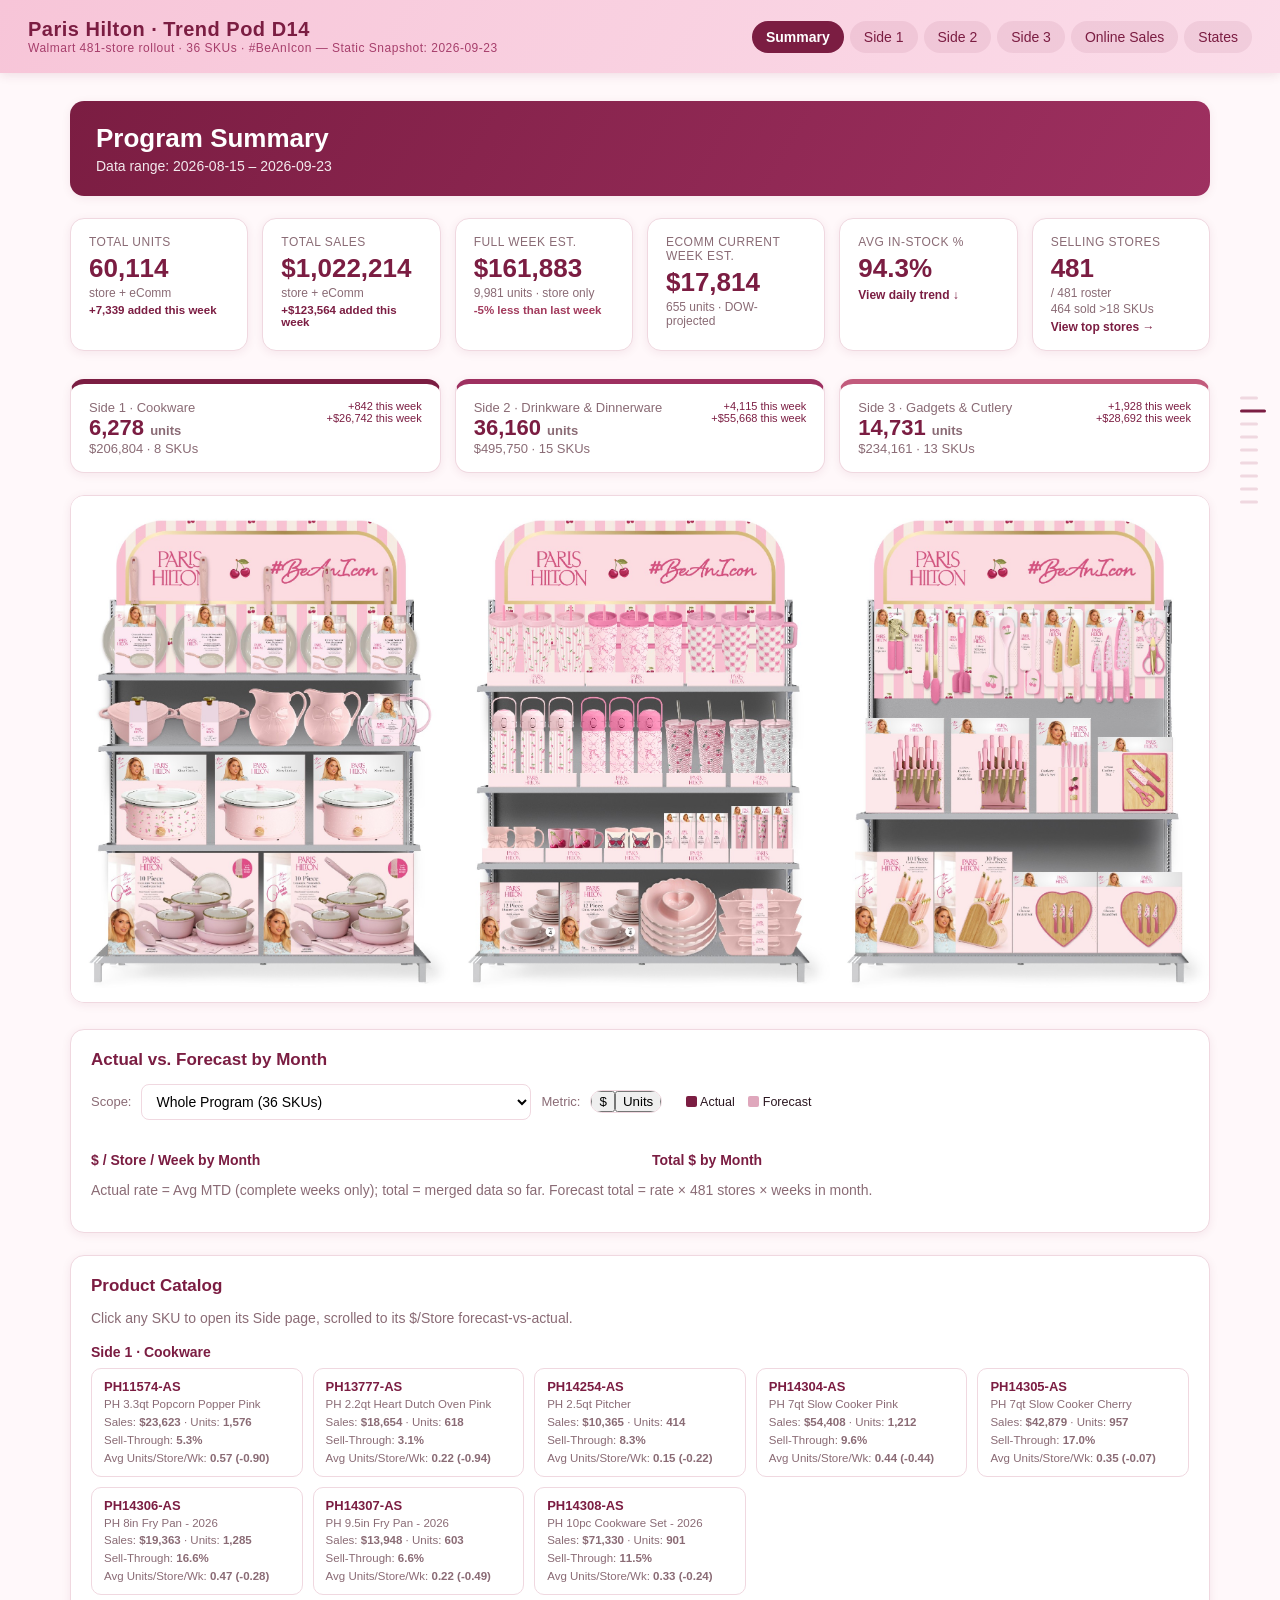
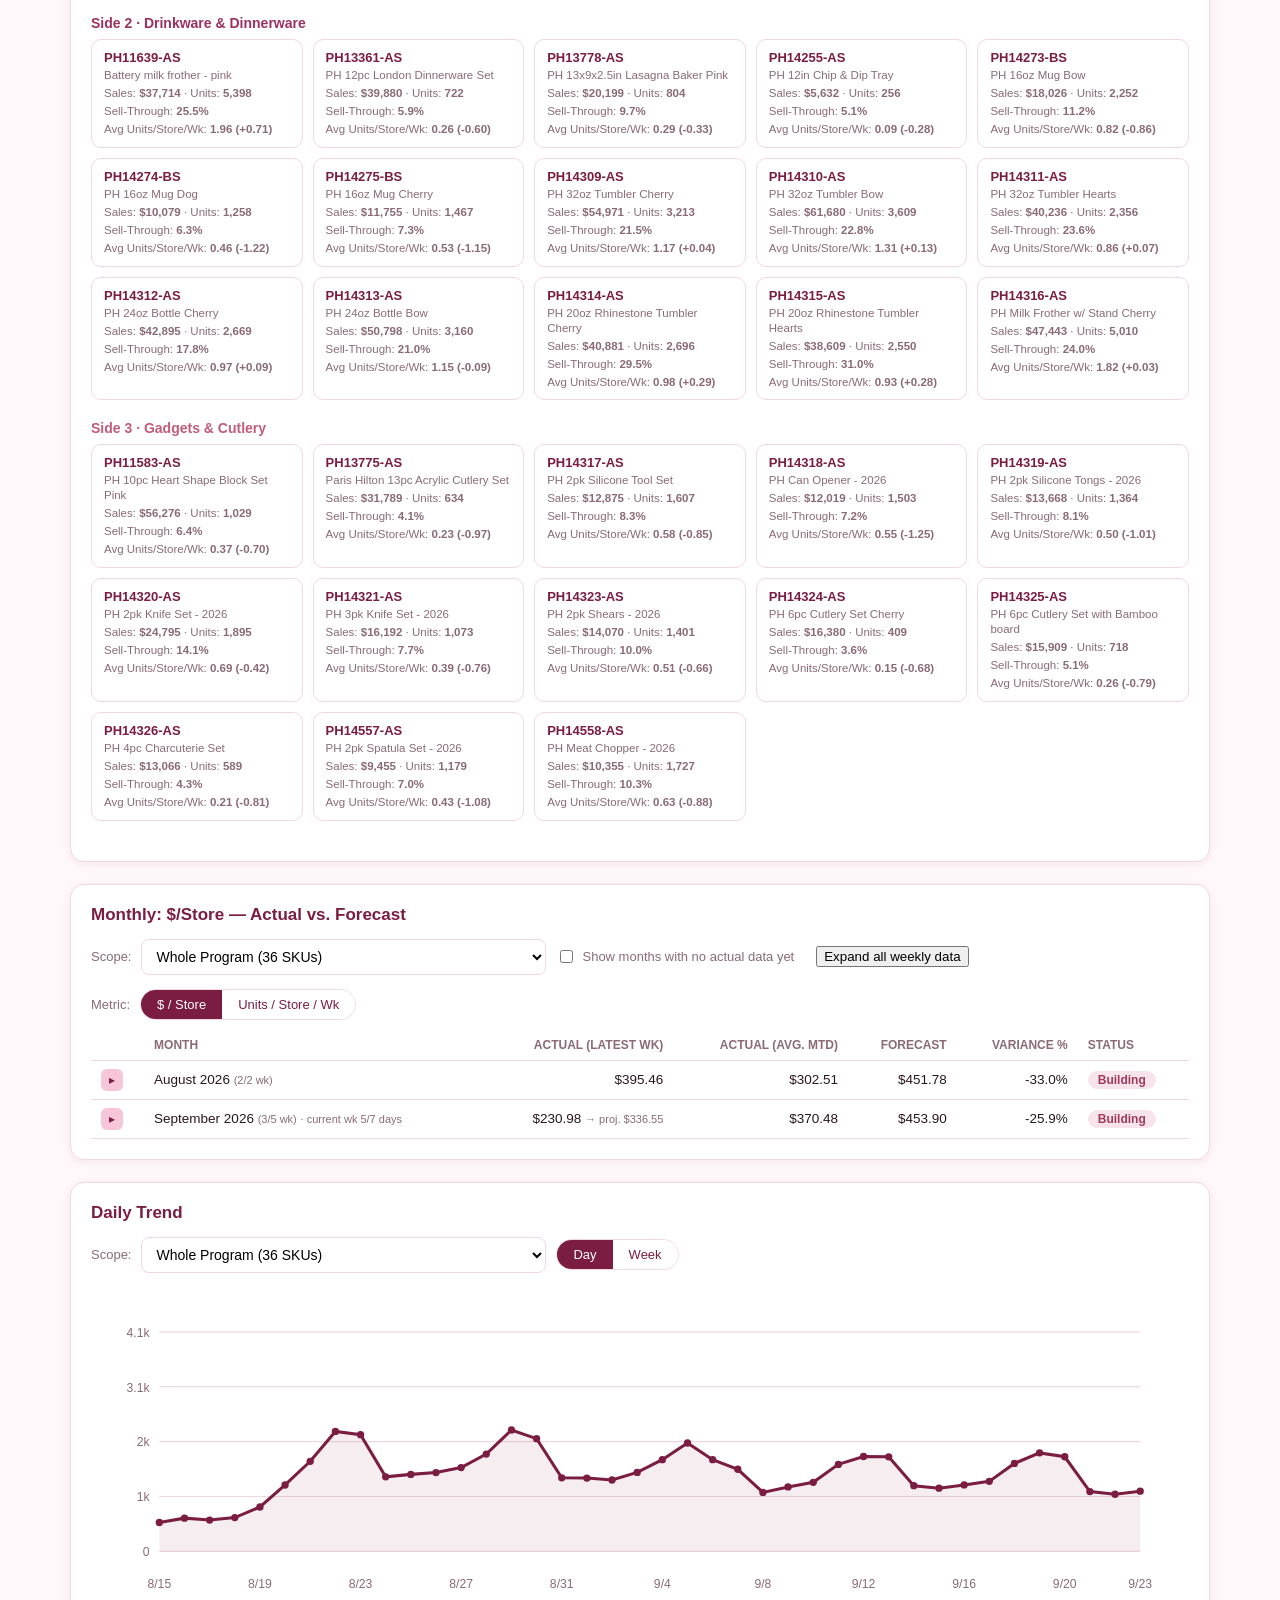
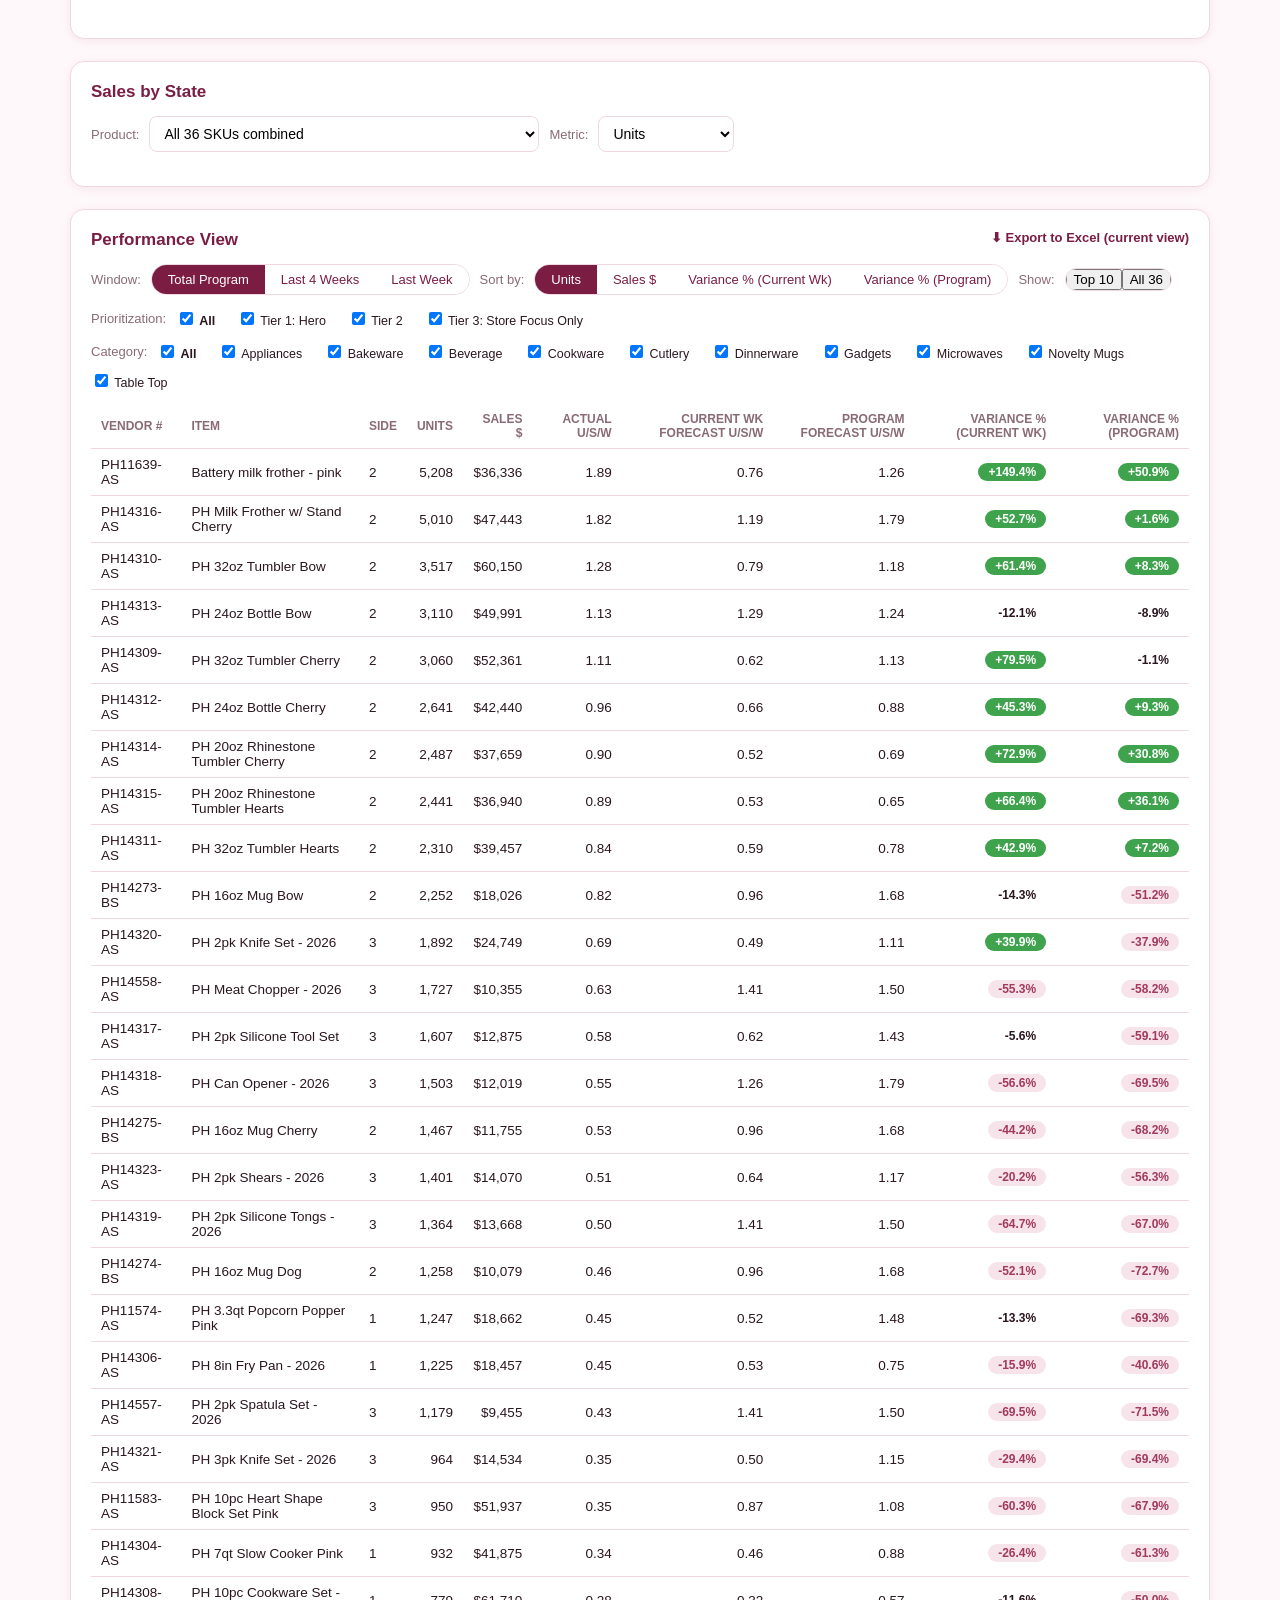
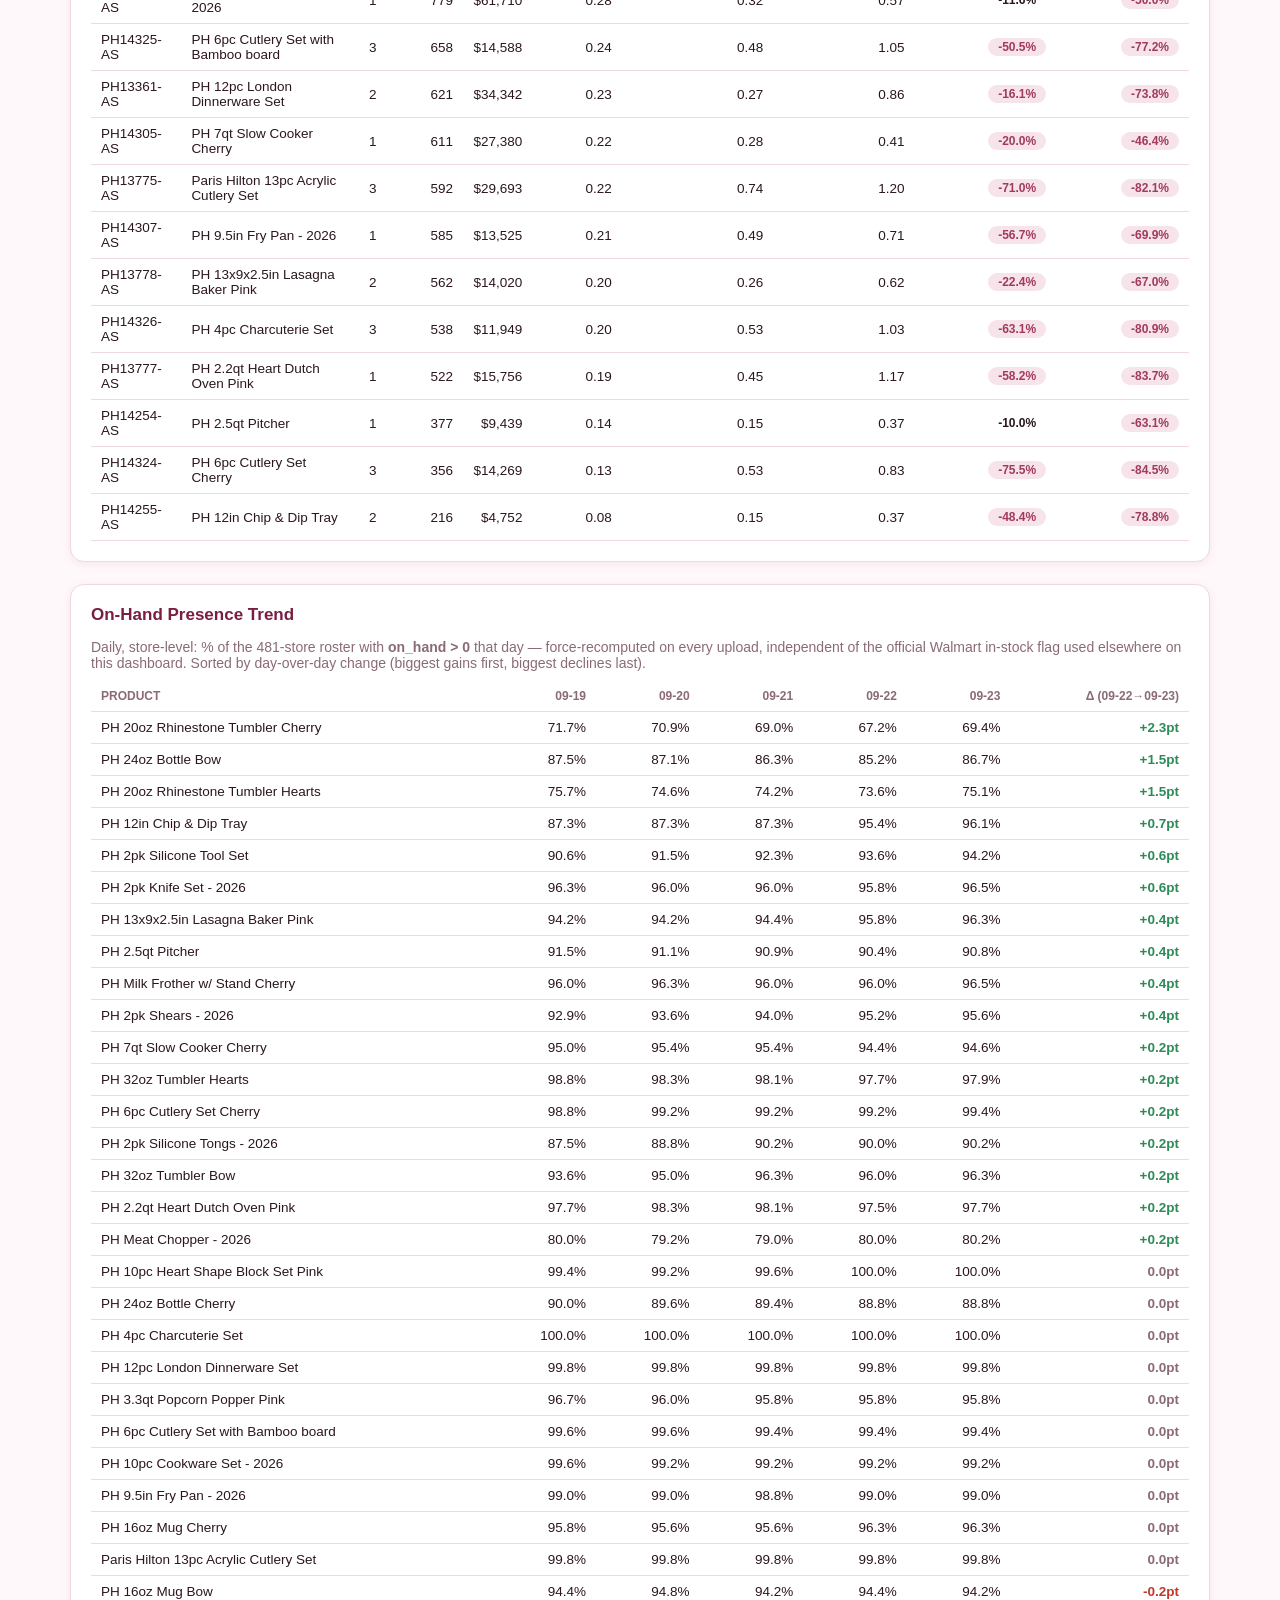
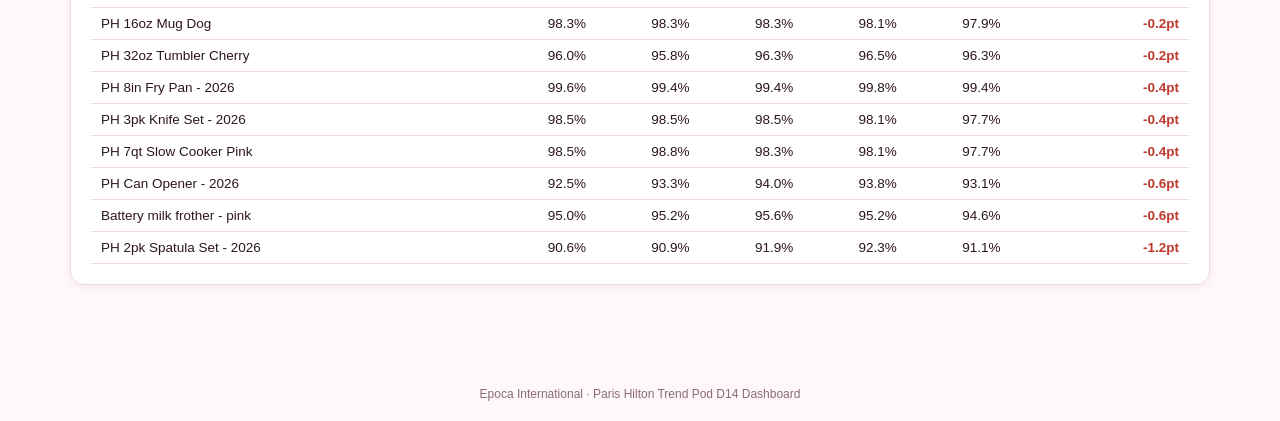
==== commit bb9ea3ac: "Sync from live app data — 2026-09-24 15:29 UTC" ====
--- a/index.html
+++ b/index.html
@@ -10,7 +10,7 @@
 <div class="topbar">
   <div class="brand">Paris Hilton · Trend Pod D14
     <small>Walmart 481-store rollout · 36 SKUs · #BeAnIcon —
-      Static Snapshot: 2026-09-21</small>
+      Static Snapshot: 2026-09-23</small>
   </div>
   <div class="nav">
     <a href="index.html" class="active">Summary</a>
@@ -39,41 +39,45 @@
 <div class="page-hero" style="background: linear-gradient(120deg, var(--brand-deep), var(--brand-mid));">
   <div>
     <h1 class="page-title-hero">Program Summary</h1>
-    <p class="page-sub-hero">Data range: 2026-08-15 – 2026-09-21</p>
+    <p class="page-sub-hero">Data range: 2026-08-15 – 2026-09-23</p>
   </div>
 </div>
 
 <div class="kpi-grid" id="sectionOverview">
   <div class="kpi-card">
     <div class="label">Total Units</div>
-    <div class="value">54,988</div>
-    <div class="kpi-delta good-text">+4,704 added this week</div>
+    <div class="value">60,114</div>
+    <div class="sub">store + eComm</div>
+    <div class="kpi-delta good-text">+7,339 added this week</div>
   </div>
   <div class="kpi-card">
     <div class="label">Total Sales</div>
-    <div class="value">$900,586</div>
-    <div class="kpi-delta good-text">+$74,973 added this week</div>
+    <div class="value">$1,022,214</div>
+    <div class="sub">store + eComm</div>
+    <div class="kpi-delta good-text">+$123,564 added this week</div>
   </div>
   <div class="kpi-card">
     <div class="label">Full Week Est.</div>
     
-    <div class="value">$167,984</div>
-    <div class="sub">10,374 units</div>
+    <div class="value">$161,883</div>
+    <div class="sub">9,981 units · store only</div>
     
     <div class="kpi-delta bad-text">
-      -1% less than last week
+      -5% less than last week
     </div>
     
     
   </div>
-  <a class="kpi-card kpi-card-clickable" href="top-states.html">
-    <div class="label">States Covered</div>
-    <div class="value">45</div>
-    <div class="sub" style="margin-top:4px;color:var(--brand-deep);font-weight:600">View top states →</div>
-  </a>
+  <div class="kpi-card">
+    <div class="label">eComm Current Week Est.</div>
+    
+    <div class="value">$17,814</div>
+    <div class="sub">655 units · DOW-projected</div>
+    
+  </div>
   <a class="kpi-card kpi-card-clickable" href="#sectionOnHandTrend">
     <div class="label">Avg In-Stock %</div>
-    <div class="value">93.9%</div>
+    <div class="value">94.3%</div>
     
     <div class="sub" style="margin-top:4px;color:var(--brand-deep);font-weight:600">View daily trend ↓</div>
   </a>
@@ -81,7 +85,7 @@
     <div class="label">Selling Stores</div>
     <div class="value">481</div>
     <div class="sub">/ 481 roster</div>
-    <div class="sub">462 sold &gt;18 SKUs</div>
+    <div class="sub">464 sold &gt;18 SKUs</div>
     <div class="sub" style="margin-top:4px;color:var(--brand-deep);font-weight:600">View top stores →</div>
   </a>
 </div>
@@ -92,11 +96,11 @@
     <div style="display:flex;justify-content:space-between;align-items:flex-start">
       <div>
         <div class="lbl">Side 1 · Cookware</div>
-        <div class="n">5,983 <span style="font-size:13px;color:var(--muted)">units</span></div>
-        <div class="lbl">$197,313 · 8 SKUs</div>
+        <div class="n">6,278 <span style="font-size:13px;color:var(--muted)">units</span></div>
+        <div class="lbl">$206,804 · 8 SKUs</div>
       </div>
       <div style="text-align:right;font-size:11px;color:var(--good);white-space:nowrap;margin-left:8px">
-        +131 today<br> +$4,092 today
+        +842 this week<br> +$26,742 this week
       </div>
     </div>
   </a>
@@ -105,11 +109,11 @@
     <div style="display:flex;justify-content:space-between;align-items:flex-start">
       <div>
         <div class="lbl">Side 2 · Drinkware &amp; Dinnerware</div>
-        <div class="n">34,882 <span style="font-size:13px;color:var(--muted)">units</span></div>
-        <div class="lbl">$478,364 · 15 SKUs</div>
+        <div class="n">36,160 <span style="font-size:13px;color:var(--muted)">units</span></div>
+        <div class="lbl">$495,750 · 15 SKUs</div>
       </div>
       <div style="text-align:right;font-size:11px;color:var(--good);white-space:nowrap;margin-left:8px">
-        +661 today<br> +$8,572 today
+        +4,115 this week<br> +$55,668 this week
       </div>
     </div>
   </a>
@@ -118,11 +122,11 @@
     <div style="display:flex;justify-content:space-between;align-items:flex-start">
       <div>
         <div class="lbl">Side 3 · Gadgets &amp; Cutlery</div>
-        <div class="n">14,123 <span style="font-size:13px;color:var(--muted)">units</span></div>
-        <div class="lbl">$224,909 · 13 SKUs</div>
+        <div class="n">14,731 <span style="font-size:13px;color:var(--muted)">units</span></div>
+        <div class="lbl">$234,161 · 13 SKUs</div>
       </div>
       <div style="text-align:right;font-size:11px;color:var(--good);white-space:nowrap;margin-left:8px">
-        +320 today<br> +$4,708 today
+        +1,928 this week<br> +$28,692 this week
       </div>
     </div>
   </a>
@@ -259,7 +263,7 @@
     </div>
   </div>
   <p class="page-sub" style="margin-top:6px">Actual rate = Avg MTD (complete weeks only); total = merged data so far. Forecast total = rate × 481 stores × weeks in month.</p>
-  <script>window.__RAMP__ = {"PROGRAM":[{"label":"August","fcDps":451.77778392,"fcUsw":24.413210999999997,"actDps":302.508316008316,"actUsw":18.87110187110187,"fcTotalS":434610.22813104,"fcTotalU":23485.508981999996,"actTotalS":291013,"actTotalU":18154},{"label":"September","fcDps":453.90083629000003,"fcUsw":24.603031999999995,"actDps":370.47852390852387,"actUsw":22.266112266112263,"fcTotalS":1091631.51127745,"fcTotalU":59170.29195999999,"actTotalS":609573.11,"actTotalU":36834},{"label":"October","fcDps":674.2799786899999,"fcUsw":36.535436999999995,"actDps":null,"actUsw":null,"fcTotalS":1297314.6789995597,"fcTotalU":70294.18078799998,"actTotalS":null,"actTotalU":null},{"label":"November","fcDps":1093.5529672199998,"fcUsw":55.154672,"actDps":null,"actUsw":null,"fcTotalS":2103995.9089312796,"fcTotalU":106117.588928,"actTotalS":null,"actTotalU":null},{"label":"December","fcDps":1093.70266722,"fcUsw":55.164672,"actDps":null,"actUsw":null,"fcTotalS":2630354.9146641,"fcTotalU":132671.03616000002,"actTotalS":null,"actTotalU":null}],"SIDE_1":[{"label":"August","fcDps":102.31092946000001,"fcUsw":3.1100410000000003,"actDps":55.850311850311854,"actUsw":1.7172557172557172,"fcTotalS":98423.11414052002,"fcTotalU":2991.8594420000004,"actTotalS":53728,"actTotalU":1652},{"label":"September","fcDps":103.80792946000001,"fcUsw":3.2100410000000004,"actDps":87.54997920997921,"actUsw":2.6223146223146223,"fcTotalS":249658.0703513,"fcTotalU":7720.148605,"actTotalS":143585.44,"actTotalU":4331},{"label":"October","fcDps":157.27559738,"fcUsw":5.158798,"actDps":null,"actUsw":null,"fcTotalS":302598.24935912,"fcTotalU":9925.527352,"actTotalS":null,"actTotalU":null},{"label":"November","fcDps":316.47145055,"fcUsw":10.086477,"actDps":null,"actUsw":null,"fcTotalS":608891.0708582,"fcTotalU":19406.381748,"actTotalS":null,"actTotalU":null},{"label":"December","fcDps":316.62115055000004,"fcUsw":10.096477,"actDps":null,"actUsw":null,"fcTotalS":761473.8670727501,"fcTotalU":24282.027185000003,"actTotalS":null,"actTotalU":null}],"SIDE_2":[{"label":"August","fcDps":144.07197032000002,"fcUsw":10.422673,"actDps":173.01975051975052,"actUsw":12.482328482328482,"fcTotalS":138597.23544784,"fcTotalU":10026.611426,"actTotalS":166445,"actTotalU":12008},{"label":"September","fcDps":144.69802269000002,"fcUsw":10.512494,"actDps":189.6305751905752,"actUsw":13.885654885654887,"fcTotalS":347998.74456945003,"fcTotalU":25282.548070000004,"actTotalS":311918.5,"actTotalU":22874},{"label":"October","fcDps":232.77584363,"fcUsw":16.102332,"actDps":null,"actUsw":null,"fcTotalS":447860.72314412,"fcTotalU":30980.886768,"actTotalS":null,"actTotalU":null},{"label":"November","fcDps":345.2684394,"fcUsw":22.723709,"actDps":null,"actUsw":null,"fcTotalS":664296.4774055999,"fcTotalU":43720.416116,"actTotalS":null,"actTotalU":null},{"label":"December","fcDps":345.2684394,"fcUsw":22.723709,"actDps":null,"actUsw":null,"fcTotalS":830370.5967569998,"fcTotalU":54650.520145,"actTotalS":null,"actTotalU":null}],"SIDE_3":[{"label":"August","fcDps":205.39488414,"fcUsw":10.880496999999998,"actDps":73.63825363825364,"actUsw":4.671517671517671,"fcTotalS":197589.87854268,"fcTotalU":10467.038113999999,"actTotalS":70840,"actTotalU":4494},{"label":"September","fcDps":205.39488414,"fcUsw":10.880496999999998,"actDps":93.29796950796951,"actUsw":5.758142758142758,"fcTotalS":493974.69635670003,"fcTotalU":26167.595284999996,"actTotalS":154069.16999999998,"actTotalU":9629},{"label":"October","fcDps":284.22853768000004,"fcUsw":15.274307000000002,"actDps":null,"actUsw":null,"fcTotalS":546855.7064963201,"fcTotalU":29387.766668000004,"actTotalS":null,"actTotalU":null},{"label":"November","fcDps":431.8130772699999,"fcUsw":22.344486000000003,"actDps":null,"actUsw":null,"fcTotalS":830808.3606674798,"fcTotalU":42990.791064000005,"actTotalS":null,"actTotalU":null},{"label":"December","fcDps":431.8130772699999,"fcUsw":22.344486000000003,"actDps":null,"actUsw":null,"fcTotalS":1038510.4508343497,"fcTotalU":53738.48883,"actTotalS":null,"actTotalU":null}],"CAT_ALL__APPLIANCES":[{"label":"August","fcDps":49.14460952,"fcUsw":2.6020450000000004,"actDps":44.95841995841996,"actUsw":3.7505197505197505,"fcTotalS":47277.114358240004,"fcTotalU":2503.1672900000003,"actTotalS":43250,"actTotalU":3608},{"label":"September","fcDps":49.77066189,"fcUsw":2.691866,"actDps":62.00934164934165,"actUsw":4.6084546084546085,"fcTotalS":119698.44184545,"fcTotalU":6473.93773,"actTotalS":102904.43,"actTotalU":7665},{"label":"October","fcDps":68.90748724,"fcUsw":4.085711,"actDps":null,"actUsw":null,"fcTotalS":132578.00544975998,"fcTotalU":7860.907964,"actTotalS":null,"actTotalU":null},{"label":"November","fcDps":125.52206462,"fcUsw":6.163887,"actDps":null,"actUsw":null,"fcTotalS":241504.45232888,"fcTotalU":11859.318588,"actTotalS":null,"actTotalU":null},{"label":"December","fcDps":125.52206462,"fcUsw":6.163887,"actDps":null,"actUsw":null,"fcTotalS":301880.5654111,"fcTotalU":14824.148235,"actTotalS":null,"actTotalU":null}],"CAT_ALL__BAKEWARE":[{"label":"August","fcDps":6.575749620000001,"fcUsw":0.263346,"actDps":3.5852390852390847,"actUsw":0.14345114345114346,"fcTotalS":6325.871134440001,"fcTotalU":253.33885200000003,"actTotalS":3449,"actTotalU":138},{"label":"September","fcDps":6.575749620000001,"fcUsw":0.263346,"actDps":6.092383922383923,"actUsw":0.24462924462924462,"fcTotalS":15814.677836100002,"fcTotalU":633.3471300000001,"actTotalS":10018.840000000002,"actTotalU":402},{"label":"October","fcDps":14.233474309999998,"fcUsw":0.570023,"actDps":null,"actUsw":null,"fcTotalS":27385.204572439998,"fcTotalU":1096.724252,"actTotalS":null,"actTotalU":null},{"label":"November","fcDps":24.93401823,"fcUsw":0.998559,"actDps":null,"actUsw":null,"fcTotalS":47973.05107452,"fcTotalU":1921.227516,"actTotalS":null,"actTotalU":null},{"label":"December","fcDps":24.93401823,"fcUsw":0.998559,"actDps":null,"actUsw":null,"fcTotalS":59966.31384315,"fcTotalU":2401.5343949999997,"actTotalS":null,"actTotalU":null}],"CAT_ALL__BEVERAGE":[{"label":"August","fcDps":80.8914837,"fcUsw":5.00611,"actDps":117.72037422037423,"actUsw":7.220374220374221,"fcTotalS":77817.60731939999,"fcTotalU":4815.87782,"actTotalS":113247,"actTotalU":6946},{"label":"September","fcDps":80.8914837,"fcUsw":5.00611,"actDps":119.24130284130285,"actUsw":7.325017325017325,"fcTotalS":194544.01829849998,"fcTotalU":12039.69455,"actTotalS":195637.04,"actTotalU":12005},{"label":"October","fcDps":115.62363858,"fcUsw":7.135914000000001,"actDps":null,"actUsw":null,"fcTotalS":222459.88062792,"fcTotalU":13729.498536000003,"actTotalS":null,"actTotalU":null},{"label":"November","fcDps":127.45006001,"fcUsw":7.818333000000001,"actDps":null,"actUsw":null,"fcTotalS":245213.91545924,"fcTotalU":15042.472692000001,"actTotalS":null,"actTotalU":null},{"label":"December","fcDps":127.45006001,"fcUsw":7.818333000000001,"actDps":null,"actUsw":null,"fcTotalS":306517.39432405,"fcTotalU":18803.090865000002,"actTotalS":null,"actTotalU":null}],"CAT_ALL__COOKWARE":[{"label":"August","fcDps":56.66441288,"fcUsw":1.695862,"actDps":30.83471933471934,"actUsw":0.9012474012474012,"fcTotalS":54511.16519056,"fcTotalU":1631.419244,"actTotalS":29663,"actTotalU":867},{"label":"September","fcDps":58.16141288,"fcUsw":1.795862,"actDps":46.019320859320864,"actUsw":1.27997227997228,"fcTotalS":139878.1979764,"fcTotalU":4319.04811,"actTotalS":75122.13,"actTotalU":2109},{"label":"October","fcDps":86.78785433,"fcUsw":2.643408,"actDps":null,"actUsw":null,"fcTotalS":166979.83173092,"fcTotalU":5085.916992,"actTotalS":null,"actTotalU":null},{"label":"November","fcDps":167.26583853,"fcUsw":4.9062920000000005,"actDps":null,"actUsw":null,"fcTotalS":321819.47333172,"fcTotalU":9439.705808,"actTotalS":null,"actTotalU":null},{"label":"December","fcDps":167.41553853,"fcUsw":4.916292,"actDps":null,"actUsw":null,"fcTotalS":402634.37016464997,"fcTotalU":11823.682260000001,"actTotalS":null,"actTotalU":null}],"CAT_ALL__CUTLERY":[{"label":"August","fcDps":148.36299334999998,"fcUsw":4.783189999999999,"actDps":54.47089397089397,"actUsw":2.24012474012474,"fcTotalS":142725.19960269998,"fcTotalU":4601.428779999999,"actTotalS":52401,"actTotalU":2155},{"label":"September","fcDps":148.36299334999998,"fcUsw":4.783189999999999,"actDps":71.0742065142065,"actUsw":2.9646569646569643,"fcTotalS":356812.99900674995,"fcTotalU":11503.571949999998,"actTotalS":116681.94999999998,"actTotalU":4913},{"label":"October","fcDps":208.08452206,"fcUsw":7.110761,"actDps":null,"actUsw":null,"fcTotalS":400354.62044344004,"fcTotalU":13681.104164,"actTotalS":null,"actTotalU":null},{"label":"November","fcDps":350.16318222999996,"fcUsw":13.178453999999999,"actDps":null,"actUsw":null,"fcTotalS":673713.96261052,"fcTotalU":25355.345495999998,"actTotalS":null,"actTotalU":null},{"label":"December","fcDps":350.16318222999996,"fcUsw":13.178453999999999,"actDps":null,"actUsw":null,"fcTotalS":842142.45326315,"fcTotalU":31694.181869999997,"actTotalS":null,"actTotalU":null}],"CAT_ALL__DINNERWARE":[{"label":"August","fcDps":14.780720640000002,"fcUsw":0.269328,"actDps":10.987525987525988,"actUsw":0.19854469854469856,"fcTotalS":14219.053255680003,"fcTotalU":259.09353600000003,"actTotalS":10570,"actTotalU":191},{"label":"September","fcDps":14.780720640000002,"fcUsw":0.269328,"actDps":13.58003465003465,"actUsw":0.24532224532224536,"fcTotalS":35547.63313920001,"fcTotalU":647.7338400000001,"actTotalS":22152.269999999997,"actTotalU":401},{"label":"October","fcDps":35.54478816,"fcUsw":0.647682,"actDps":null,"actUsw":null,"fcTotalS":68388.17241984,"fcTotalU":1246.140168,"actTotalS":null,"actTotalU":null},{"label":"November","fcDps":85.63211776,"fcUsw":1.560352,"actDps":null,"actUsw":null,"fcTotalS":164756.19457024,"fcTotalU":3002.117248,"actTotalS":null,"actTotalU":null},{"label":"December","fcDps":85.63211776,"fcUsw":1.560352,"actDps":null,"actUsw":null,"fcTotalS":205945.2432128,"fcTotalU":3752.64656,"actTotalS":null,"actTotalU":null}],"CAT_ALL__GADGETS":[{"label":"August","fcDps":57.03189079,"fcUsw":6.097307,"actDps":19.16735966735967,"actUsw":2.4313929313929314,"fcTotalS":54864.678939979996,"fcTotalU":5865.609334,"actTotalS":18439,"actTotalU":2339},{"label":"September","fcDps":57.03189079,"fcUsw":6.097307,"actDps":22.223762993762993,"actUsw":2.7934857934857935,"fcTotalS":137161.69734995,"fcTotalU":14664.023335,"actTotalS":37387.22,"actTotalU":4716},{"label":"October","fcDps":76.14401562,"fcUsw":8.163546,"actDps":null,"actUsw":null,"fcTotalS":146501.08605288,"fcTotalU":15706.662504,"actTotalS":null,"actTotalU":null},{"label":"November","fcDps":81.64989504,"fcUsw":9.166032,"actDps":null,"actUsw":null,"fcTotalS":157094.39805696,"fcTotalU":17635.445568,"actTotalS":null,"actTotalU":null},{"label":"December","fcDps":81.64989504,"fcUsw":9.166032,"actDps":null,"actUsw":null,"fcTotalS":196367.9975712,"fcTotalU":22044.306959999998,"actTotalS":null,"actTotalU":null}],"CAT_ALL__MICROWAVES":[{"label":"August","fcDps":9.41035442,"fcUsw":0.523379,"actDps":4.574844074844075,"actUsw":0.30561330561330563,"fcTotalS":9052.76095204,"fcTotalU":503.49059800000003,"actTotalS":4401,"actTotalU":294},{"label":"September","fcDps":9.41035442,"fcUsw":0.523379,"actDps":7.822162162162162,"actUsw":0.5225225225225225,"fcTotalS":22631.9023801,"fcTotalU":1258.726495,"actTotalS":13203.539999999999,"actTotalU":882},{"label":"October","fcDps":23.9050393,"fcUsw":1.329535,"actDps":null,"actUsw":null,"fcTotalS":45993.295613199996,"fcTotalU":2558.0253399999997,"actTotalS":null,"actTotalU":null},{"label":"November","fcDps":45.064083100000005,"fcUsw":2.506345,"actDps":null,"actUsw":null,"fcTotalS":86703.29588440001,"fcTotalU":4822.20778,"actTotalS":null,"actTotalU":null},{"label":"December","fcDps":45.064083100000005,"fcUsw":2.506345,"actDps":null,"actUsw":null,"fcTotalS":108379.11985550002,"fcTotalU":6027.759725,"actTotalS":null,"actTotalU":null}],"CAT_ALL__NOVELTY MUGS":[{"label":"August","fcDps":22.85709924,"fcUsw":2.8678920000000003,"actDps":12.08004158004158,"actUsw":1.5093555093555093,"fcTotalS":21988.52946888,"fcTotalU":2758.9121040000005,"actTotalS":11621,"actTotalU":1452},{"label":"September","fcDps":22.85709924,"fcUsw":2.8678920000000003,"actDps":16.195606375606378,"actUsw":2.0207900207900207,"fcTotalS":54971.3236722,"fcTotalU":6897.280260000001,"actTotalS":26679.58,"actTotalU":3330},{"label":"October","fcDps":34.36008069,"fcUsw":4.311177000000001,"actDps":null,"actUsw":null,"fcTotalS":66108.79524755999,"fcTotalU":8294.704548000002,"actTotalS":null,"actTotalU":null},{"label":"November","fcDps":60.35644338,"fcUsw":7.572954,"actDps":null,"actUsw":null,"fcTotalS":116125.79706312,"fcTotalU":14570.363496,"actTotalS":null,"actTotalU":null},{"label":"December","fcDps":60.35644338,"fcUsw":7.572954,"actDps":null,"actUsw":null,"fcTotalS":145157.2463289,"fcTotalU":18212.95437,"actTotalS":null,"actTotalU":null}],"CAT_ALL__TABLE TOP":[{"label":"August","fcDps":6.05846976,"fcUsw":0.304752,"actDps":4.128898128898129,"actUsw":0.1704781704781705,"fcTotalS":5828.24790912,"fcTotalU":293.171424,"actTotalS":3972,"actTotalU":164},{"label":"September","fcDps":6.05846976,"fcUsw":0.304752,"actDps":6.220401940401939,"actUsw":0.2612612612612613,"fcTotalS":14570.6197728,"fcTotalU":732.9285600000001,"actTotalS":9786.109999999999,"actTotalU":411},{"label":"October","fcDps":10.6890784,"fcUsw":0.53768,"actDps":null,"actUsw":null,"fcTotalS":20565.7868416,"fcTotalU":1034.4963200000002,"actTotalS":null,"actTotalU":null},{"label":"November","fcDps":25.515264319999996,"fcUsw":1.283464,"actDps":null,"actUsw":null,"fcTotalS":49091.368551679996,"fcTotalU":2469.384736,"actTotalS":null,"actTotalU":null},{"label":"December","fcDps":25.515264319999996,"fcUsw":1.283464,"actDps":null,"actUsw":null,"fcTotalS":61364.2106896,"fcTotalU":3086.73092,"actTotalS":null,"actTotalU":null}],"ITEM_662611334":[{"label":"August","fcDps":9.41035442,"fcUsw":0.523379,"actDps":4.574844074844075,"actUsw":0.30561330561330563,"fcTotalS":9052.76095204,"fcTotalU":503.49059800000003,"actTotalS":4401,"actTotalU":294},{"label":"September","fcDps":9.41035442,"fcUsw":0.523379,"actDps":7.822162162162162,"actUsw":0.5225225225225225,"fcTotalS":22631.9023801,"fcTotalU":1258.726495,"actTotalS":13203.539999999999,"actTotalU":882},{"label":"October","fcDps":23.9050393,"fcUsw":1.329535,"actDps":null,"actUsw":null,"fcTotalS":45993.295613199996,"fcTotalU":2558.0253399999997,"actTotalS":null,"actTotalU":null},{"label":"November","fcDps":45.064083100000005,"fcUsw":2.506345,"actDps":null,"actUsw":null,"fcTotalS":86703.29588440001,"fcTotalU":4822.20778,"actTotalS":null,"actTotalU":null},{"label":"December","fcDps":45.064083100000005,"fcUsw":2.506345,"actDps":null,"actUsw":null,"fcTotalS":108379.11985550002,"fcTotalU":6027.759725,"actTotalS":null,"actTotalU":null}],"ITEM_683351642":[{"label":"August","fcDps":13.60805832,"fcUsw":0.454056,"actDps":4.24948024948025,"actUsw":0.14137214137214138,"fcTotalS":13090.95210384,"fcTotalU":436.801872,"actTotalS":4088,"actTotalU":136},{"label":"September","fcDps":13.60805832,"fcUsw":0.454056,"actDps":6.724379764379765,"actUsw":0.22245322245322244,"fcTotalS":32727.3802596,"fcTotalU":1092.00468,"actTotalS":10974.85,"actTotalU":363},{"label":"October","fcDps":34.83245268,"fcUsw":1.162244,"actDps":null,"actUsw":null,"fcTotalS":67017.63895632,"fcTotalU":2236.157456,"actTotalS":null,"actTotalU":null},{"label":"November","fcDps":56.45916432,"fcUsw":1.883856,"actDps":null,"actUsw":null,"fcTotalS":108627.43215168,"fcTotalU":3624.538944,"actTotalS":null,"actTotalU":null},{"label":"December","fcDps":56.45916432,"fcUsw":1.883856,"actDps":null,"actUsw":null,"fcTotalS":135784.2901896,"fcTotalU":4530.67368,"actTotalS":null,"actTotalU":null}],"ITEM_683564533":[{"label":"August","fcDps":3.02923488,"fcUsw":0.152376,"actDps":3.0550935550935554,"actUsw":0.12162162162162163,"fcTotalS":2914.12395456,"fcTotalU":146.585712,"actTotalS":2939,"actTotalU":117},{"label":"September","fcDps":3.02923488,"fcUsw":0.152376,"actDps":3.9479279279279282,"actUsw":0.158004158004158,"fcTotalS":7285.3098864,"fcTotalU":366.46428000000003,"actTotalS":6199.35,"actTotalU":248},{"label":"October","fcDps":5.3445392,"fcUsw":0.26884,"actDps":null,"actUsw":null,"fcTotalS":10282.8934208,"fcTotalU":517.2481600000001,"actTotalS":null,"actTotalU":null},{"label":"November","fcDps":12.757632159999998,"fcUsw":0.641732,"actDps":null,"actUsw":null,"fcTotalS":24545.684275839998,"fcTotalU":1234.692368,"actTotalS":null,"actTotalU":null},{"label":"December","fcDps":12.757632159999998,"fcUsw":0.641732,"actDps":null,"actUsw":null,"fcTotalS":30682.1053448,"fcTotalU":1543.36546,"actTotalS":null,"actTotalU":null}],"ITEM_684089838":[{"label":"August","fcDps":20.70621165,"fcUsw":0.460445,"actDps":10.492723492723492,"actUsw":0.23492723492723494,"fcTotalS":19919.3756073,"fcTotalU":442.94809,"actTotalS":10094,"actTotalU":226},{"label":"September","fcDps":20.70621165,"fcUsw":0.460445,"actDps":18.123832293832294,"actUsw":0.40263340263340264,"fcTotalS":49798.43901825,"fcTotalU":1107.370225,"actTotalS":29885.199999999997,"actTotalU":664},{"label":"October","fcDps":28.91867802,"fcUsw":0.643066,"actDps":null,"actUsw":null,"fcTotalS":55639.53651048,"fcTotalU":1237.258984,"actTotalS":null,"actTotalU":null},{"label":"November","fcDps":63.43526660999999,"fcUsw":1.410613,"actDps":null,"actUsw":null,"fcTotalS":122049.45295763998,"fcTotalU":2714.0194119999996,"actTotalS":null,"actTotalU":null},{"label":"December","fcDps":63.43526660999999,"fcUsw":1.410613,"actDps":null,"actUsw":null,"fcTotalS":152561.81619704998,"fcTotalU":3392.5242649999996,"actTotalS":null,"actTotalU":null}],"ITEM_684089839":[{"label":"August","fcDps":12.500715629999998,"fcUsw":0.277979,"actDps":6.892931392931393,"actUsw":0.15384615384615385,"fcTotalS":12025.688436059998,"fcTotalU":267.415798,"actTotalS":6631,"actTotalU":148},{"label":"September","fcDps":12.500715629999998,"fcUsw":0.277979,"actDps":11.636735966735964,"actUsw":0.2591822591822592,"fcTotalS":30064.221090149993,"fcTotalU":668.539495,"actTotalS":19175.219999999998,"actTotalU":428},{"label":"October","fcDps":12.319486529999999,"fcUsw":0.273949,"actDps":null,"actUsw":null,"fcTotalS":23702.692083719998,"fcTotalU":527.077876,"actTotalS":null,"actTotalU":null},{"label":"November","fcDps":27.94863015,"fcUsw":0.621495,"actDps":null,"actUsw":null,"fcTotalS":53773.1644086,"fcTotalU":1195.75638,"actTotalS":null,"actTotalU":null},{"label":"December","fcDps":27.94863015,"fcUsw":0.621495,"actDps":null,"actUsw":null,"fcTotalS":67216.45551075,"fcTotalU":1494.695475,"actTotalS":null,"actTotalU":null}],"ITEM_683351639":[{"label":"August","fcDps":6.4371,"fcUsw":0.43,"actDps":5.742203742203743,"actUsw":0.3814968814968815,"fcTotalS":6192.4902,"fcTotalU":413.65999999999997,"actTotalS":5524,"actTotalU":367},{"label":"September","fcDps":7.934100000000001,"fcUsw":0.53,"actDps":7.22011088011088,"actUsw":0.4788634788634789,"fcTotalS":19081.5105,"fcTotalU":1274.65,"actTotalS":12121.019999999999,"actTotalU":804},{"label":"October","fcDps":8.3832,"fcUsw":0.56,"actDps":null,"actUsw":null,"fcTotalS":16129.276800000001,"fcTotalU":1077.44,"actTotalS":null,"actTotalU":null},{"label":"November","fcDps":16.6167,"fcUsw":1.11,"actDps":null,"actUsw":null,"fcTotalS":31970.530800000004,"fcTotalU":2135.6400000000003,"actTotalS":null,"actTotalU":null},{"label":"December","fcDps":16.7664,"fcUsw":1.12,"actDps":null,"actUsw":null,"fcTotalS":40323.192,"fcTotalU":2693.6000000000004,"actTotalS":null,"actTotalU":null}],"ITEM_683351640":[{"label":"August","fcDps":11.279372559999999,"fcUsw":0.491048,"actDps":3.7432432432432434,"actUsw":0.16216216216216217,"fcTotalS":10850.756402719999,"fcTotalU":472.388176,"actTotalS":3601,"actTotalU":156},{"label":"September","fcDps":11.279372559999999,"fcUsw":0.491048,"actDps":5.711441441441441,"actUsw":0.24670824670824673,"fcTotalS":27126.891006799997,"fcTotalU":1180.97044,"actTotalS":9354.34,"actTotalU":404},{"label":"October","fcDps":11.97070065,"fcUsw":0.521145,"actDps":null,"actUsw":null,"fcTotalS":23031.6280506,"fcTotalU":1002.6829799999999,"actTotalS":null,"actTotalU":null},{"label":"November","fcDps":23.32357721,"fcUsw":1.015393,"actDps":null,"actUsw":null,"fcTotalS":44874.56255204,"fcTotalU":1953.6161319999999,"actTotalS":null,"actTotalU":null},{"label":"December","fcDps":23.32357721,"fcUsw":1.015393,"actDps":null,"actUsw":null,"fcTotalS":56093.20319005,"fcTotalU":2442.020165,"actTotalS":null,"actTotalU":null}],"ITEM_683351638":[{"label":"August","fcDps":25.339882,"fcUsw":0.320758,"actDps":17.0997920997921,"actUsw":0.21621621621621623,"fcTotalS":24376.966484,"fcTotalU":308.569196,"actTotalS":16450,"actTotalU":208},{"label":"September","fcDps":25.339882,"fcUsw":0.320758,"actDps":26.363388773388774,"actUsw":0.331947331947332,"fcTotalS":60942.41621,"fcTotalU":771.4229899999999,"actTotalS":42671.920000000006,"actTotalU":538},{"label":"October","fcDps":31.601501000000003,"fcUsw":0.400019,"actDps":null,"actUsw":null,"fcTotalS":60801.287924000004,"fcTotalU":769.636556,"actTotalS":null,"actTotalU":null},{"label":"November","fcDps":70.866397,"fcUsw":0.897043,"actDps":null,"actUsw":null,"fcTotalS":136346.947828,"fcTotalU":1725.910732,"actTotalS":null,"actTotalU":null},{"label":"December","fcDps":70.866397,"fcUsw":0.897043,"actDps":null,"actUsw":null,"fcTotalS":170433.684785,"fcTotalU":2157.388415,"actTotalS":null,"actTotalU":null}],"ITEM_662509675":[{"label":"August","fcDps":4.6699,"fcUsw":0.67,"actDps":11.880457380457381,"actUsw":1.7037422037422036,"fcTotalS":4492.4438,"fcTotalU":644.5400000000001,"actTotalS":11429,"actTotalU":1639},{"label":"September","fcDps":5.295952369999999,"fcUsw":0.759821,"actDps":14.377186417186417,"actUsw":2.0595980595980596,"fcTotalS":12736.765449849998,"fcTotalU":1827.3695050000001,"actTotalS":23554.11,"actTotalU":3375},{"label":"October","fcDps":6.32991005,"fcUsw":0.908165,"actDps":null,"actUsw":null,"fcTotalS":12178.7469362,"fcTotalU":1747.30946,"actTotalS":null,"actTotalU":null},{"label":"November","fcDps":13.730690899999999,"fcUsw":1.96997,"actDps":null,"actUsw":null,"fcTotalS":26417.8492916,"fcTotalU":3790.22228,"actTotalS":null,"actTotalU":null},{"label":"December","fcDps":13.730690899999999,"fcUsw":1.96997,"actDps":null,"actUsw":null,"fcTotalS":33022.3116145,"fcTotalU":4737.77785,"actTotalS":null,"actTotalU":null}],"ITEM_676149285":[{"label":"August","fcDps":14.780720640000002,"fcUsw":0.269328,"actDps":10.987525987525988,"actUsw":0.19854469854469856,"fcTotalS":14219.053255680003,"fcTotalU":259.09353600000003,"actTotalS":10570,"actTotalU":191},{"label":"September","fcDps":14.780720640000002,"fcUsw":0.269328,"actDps":13.58003465003465,"actUsw":0.24532224532224536,"fcTotalS":35547.63313920001,"fcTotalU":647.7338400000001,"actTotalS":22152.269999999997,"actTotalU":401},{"label":"October","fcDps":35.54478816,"fcUsw":0.647682,"actDps":null,"actUsw":null,"fcTotalS":68388.17241984,"fcTotalU":1246.140168,"actTotalS":null,"actTotalU":null},{"label":"November","fcDps":85.63211776,"fcUsw":1.560352,"actDps":null,"actUsw":null,"fcTotalS":164756.19457024,"fcTotalU":3002.117248,"actTotalS":null,"actTotalU":null},{"label":"December","fcDps":85.63211776,"fcUsw":1.560352,"actDps":null,"actUsw":null,"fcTotalS":205945.2432128,"fcTotalU":3752.64656,"actTotalS":null,"actTotalU":null}],"ITEM_683351641":[{"label":"August","fcDps":6.575749620000001,"fcUsw":0.263346,"actDps":3.5852390852390847,"actUsw":0.14345114345114346,"fcTotalS":6325.871134440001,"fcTotalU":253.33885200000003,"actTotalS":3449,"actTotalU":138},{"label":"September","fcDps":6.575749620000001,"fcUsw":0.263346,"actDps":6.092383922383923,"actUsw":0.24462924462924462,"fcTotalS":15814.677836100002,"fcTotalU":633.3471300000001,"actTotalS":10018.840000000002,"actTotalU":402},{"label":"October","fcDps":14.233474309999998,"fcUsw":0.570023,"actDps":null,"actUsw":null,"fcTotalS":27385.204572439998,"fcTotalU":1096.724252,"actTotalS":null,"actTotalU":null},{"label":"November","fcDps":24.93401823,"fcUsw":0.998559,"actDps":null,"actUsw":null,"fcTotalS":47973.05107452,"fcTotalU":1921.227516,"actTotalS":null,"actTotalU":null},{"label":"December","fcDps":24.93401823,"fcUsw":0.998559,"actDps":null,"actUsw":null,"fcTotalS":59966.31384315,"fcTotalU":2401.5343949999997,"actTotalS":null,"actTotalU":null}],"ITEM_683564579":[{"label":"August","fcDps":3.02923488,"fcUsw":0.152376,"actDps":1.0738045738045738,"actUsw":0.04885654885654886,"fcTotalS":2914.12395456,"fcTotalU":146.585712,"actTotalS":1033,"actTotalU":47},{"label":"September","fcDps":3.02923488,"fcUsw":0.152376,"actDps":2.2724740124740124,"actUsw":0.10325710325710326,"fcTotalS":7285.3098864,"fcTotalU":366.46428000000003,"actTotalS":3586.76,"actTotalU":163},{"label":"October","fcDps":5.3445392,"fcUsw":0.26884,"actDps":null,"actUsw":null,"fcTotalS":10282.8934208,"fcTotalU":517.2481600000001,"actTotalS":null,"actTotalU":null},{"label":"November","fcDps":12.757632159999998,"fcUsw":0.641732,"actDps":null,"actUsw":null,"fcTotalS":24545.684275839998,"fcTotalU":1234.692368,"actTotalS":null,"actTotalU":null},{"label":"December","fcDps":12.757632159999998,"fcUsw":0.641732,"actDps":null,"actUsw":null,"fcTotalS":30682.1053448,"fcTotalU":1543.36546,"actTotalS":null,"actTotalU":null}],"ITEM_683351636":[{"label":"August","fcDps":7.61903308,"fcUsw":0.955964,"actDps":5.840956340956341,"actUsw":0.7297297297297297,"fcTotalS":7329.509822960001,"fcTotalU":919.637368,"actTotalS":5619,"actTotalU":702},{"label":"September","fcDps":7.61903308,"fcUsw":0.955964,"actDps":7.186874566874567,"actUsw":0.8974358974358974,"fcTotalS":18323.7745574,"fcTotalU":2299.09342,"actTotalS":11686.19,"actTotalU":1460},{"label":"October","fcDps":11.45336023,"fcUsw":1.437059,"actDps":null,"actUsw":null,"fcTotalS":22036.26508252,"fcTotalU":2764.9015160000004,"actTotalS":null,"actTotalU":null},{"label":"November","fcDps":20.11881446,"fcUsw":2.524318,"actDps":null,"actUsw":null,"fcTotalS":38708.59902104,"fcTotalU":4856.787832,"actTotalS":null,"actTotalU":null},{"label":"December","fcDps":20.11881446,"fcUsw":2.524318,"actDps":null,"actUsw":null,"fcTotalS":48385.748776299995,"fcTotalU":6070.98479,"actTotalS":null,"actTotalU":null}],"ITEM_683351635":[{"label":"August","fcDps":7.61903308,"fcUsw":0.955964,"actDps":2.949064449064449,"actUsw":0.36902286902286907,"fcTotalS":7329.509822960001,"fcTotalU":919.637368,"actTotalS":2837,"actTotalU":355},{"label":"September","fcDps":7.61903308,"fcUsw":0.955964,"actDps":4.09107415107415,"actUsw":0.51004851004851,"fcTotalS":18323.7745574,"fcTotalU":2299.09342,"actTotalS":6906.45,"actTotalU":861},{"label":"October","fcDps":11.45336023,"fcUsw":1.437059,"actDps":null,"actUsw":null,"fcTotalS":22036.26508252,"fcTotalU":2764.9015160000004,"actTotalS":null,"actTotalU":null},{"label":"November","fcDps":20.11881446,"fcUsw":2.524318,"actDps":null,"actUsw":null,"fcTotalS":38708.59902104,"fcTotalU":4856.787832,"actTotalS":null,"actTotalU":null},{"label":"December","fcDps":20.11881446,"fcUsw":2.524318,"actDps":null,"actUsw":null,"fcTotalS":48385.748776299995,"fcTotalU":6070.98479,"actTotalS":null,"actTotalU":null}],"ITEM_683351637":[{"label":"August","fcDps":7.61903308,"fcUsw":0.955964,"actDps":3.2900207900207903,"actUsw":0.41060291060291065,"fcTotalS":7329.509822960001,"fcTotalU":919.637368,"actTotalS":3165,"actTotalU":395},{"label":"September","fcDps":7.61903308,"fcUsw":0.955964,"actDps":4.917657657657657,"actUsw":0.6133056133056133,"fcTotalS":18323.7745574,"fcTotalU":2299.09342,"actTotalS":8086.94,"actTotalU":1009},{"label":"October","fcDps":11.45336023,"fcUsw":1.437059,"actDps":null,"actUsw":null,"fcTotalS":22036.26508252,"fcTotalU":2764.9015160000004,"actTotalS":null,"actTotalU":null},{"label":"November","fcDps":20.11881446,"fcUsw":2.524318,"actDps":null,"actUsw":null,"fcTotalS":38708.59902104,"fcTotalU":4856.787832,"actTotalS":null,"actTotalU":null},{"label":"December","fcDps":20.11881446,"fcUsw":2.524318,"actDps":null,"actUsw":null,"fcTotalS":48385.748776299995,"fcTotalU":6070.98479,"actTotalS":null,"actTotalU":null}],"ITEM_683351632":[{"label":"August","fcDps":10.525659469999999,"fcUsw":0.620251,"actDps":16.72141372141372,"actUsw":0.974012474012474,"fcTotalS":10125.684410139998,"fcTotalU":596.681462,"actTotalS":16086,"actTotalU":937},{"label":"September","fcDps":10.525659469999999,"fcUsw":0.620251,"actDps":20.456749826749824,"actUsw":1.1968121968121967,"fcTotalS":25314.211025349996,"fcTotalU":1491.703655,"actTotalS":34126.51,"actTotalU":1996},{"label":"October","fcDps":13.95604315,"fcUsw":0.822395,"actDps":null,"actUsw":null,"fcTotalS":26851.4270206,"fcTotalU":1582.28798,"actTotalS":null,"actTotalU":null},{"label":"November","fcDps":30.273105429999998,"fcUsw":1.783919,"actDps":null,"actUsw":null,"fcTotalS":58245.45484732,"fcTotalU":3432.2601560000003,"actTotalS":null,"actTotalU":null},{"label":"December","fcDps":30.273105429999998,"fcUsw":1.783919,"actDps":null,"actUsw":null,"fcTotalS":72806.81855915,"fcTotalU":4290.325195,"actTotalS":null,"actTotalU":null}],"ITEM_683351631":[{"label":"August","fcDps":13.45301841,"fcUsw":0.792753,"actDps":21.056133056133056,"actUsw":1.2266112266112266,"fcTotalS":12941.803710420001,"fcTotalU":762.6283860000001,"actTotalS":20256,"actTotalU":1180},{"label":"September","fcDps":13.45301841,"fcUsw":0.792753,"actDps":22.430249480249483,"actUsw":1.3139293139293138,"fcTotalS":32354.509276050005,"fcTotalU":1906.5709650000003,"actTotalS":37695.64,"actTotalU":2208},{"label":"October","fcDps":25.16572938,"fcUsw":1.482954,"actDps":null,"actUsw":null,"fcTotalS":48418.863327119994,"fcTotalU":2853.203496,"actTotalS":null,"actTotalU":null},{"label":"November","fcDps":24.0666843,"fcUsw":1.41819,"actDps":null,"actUsw":null,"fcTotalS":46304.300593199994,"fcTotalU":2728.59756,"actTotalS":null,"actTotalU":null},{"label":"December","fcDps":24.0666843,"fcUsw":1.41819,"actDps":null,"actUsw":null,"fcTotalS":57880.37574149999,"fcTotalU":3410.74695,"actTotalS":null,"actTotalU":null}],"ITEM_683351634":[{"label":"August","fcDps":9.978614549999998,"fcUsw":0.588015,"actDps":12.114345114345115,"actUsw":0.70997920997921,"fcTotalS":9599.427197099998,"fcTotalU":565.67043,"actTotalS":11654,"actTotalU":683},{"label":"September","fcDps":9.978614549999998,"fcUsw":0.588015,"actDps":15.954504504504506,"actUsw":0.9334719334719335,"fcTotalS":23998.567992749995,"fcTotalU":1414.176075,"actTotalS":26264.719999999998,"actTotalU":1537},{"label":"October","fcDps":15.991221309999998,"fcUsw":0.942323,"actDps":null,"actUsw":null,"fcTotalS":30767.109800439997,"fcTotalU":1813.029452,"actTotalS":null,"actTotalU":null},{"label":"November","fcDps":15.2928549,"fcUsw":0.90117,"actDps":null,"actUsw":null,"fcTotalS":29423.4528276,"fcTotalU":1733.8510800000001,"actTotalS":null,"actTotalU":null},{"label":"December","fcDps":15.2928549,"fcUsw":0.90117,"actDps":null,"actUsw":null,"fcTotalS":36779.3160345,"fcTotalU":2167.31385,"actTotalS":null,"actTotalU":null}],"ITEM_683351628":[{"label":"August","fcDps":10.55727193,"fcUsw":0.661069,"actDps":16.57900207900208,"actUsw":1.024948024948025,"fcTotalS":10156.095596660001,"fcTotalU":635.948378,"actTotalS":15949,"actTotalU":986},{"label":"September","fcDps":10.55727193,"fcUsw":0.661069,"actDps":15.403506583506585,"actUsw":0.9625779625779626,"fcTotalS":25390.238991650003,"fcTotalU":1589.8709450000001,"actTotalS":25094.510000000002,"actTotalU":1568},{"label":"October","fcDps":16.849388049999998,"fcUsw":1.055065,"actDps":null,"actUsw":null,"fcTotalS":32418.222608199998,"fcTotalU":2029.9450599999998,"actTotalS":null,"actTotalU":null},{"label":"November","fcDps":16.11353836,"fcUsw":1.008988,"actDps":null,"actUsw":null,"fcTotalS":31002.44780464,"fcTotalU":1941.292912,"actTotalS":null,"actTotalU":null},{"label":"December","fcDps":16.11353836,"fcUsw":1.008988,"actDps":null,"actUsw":null,"fcTotalS":38753.0597558,"fcTotalU":2426.61614,"actTotalS":null,"actTotalU":null}],"ITEM_683351627":[{"label":"August","fcDps":20.5519527,"fcUsw":1.28691,"actDps":19.85966735966736,"actUsw":1.2276507276507276,"fcTotalS":19770.9784974,"fcTotalU":1238.00742,"actTotalS":19105,"actTotalU":1181},{"label":"September","fcDps":20.5519527,"fcUsw":1.28691,"actDps":18.06012474012474,"actUsw":1.1282051282051282,"fcTotalS":49427.4462435,"fcTotalU":3095.01855,"actTotalS":29490.160000000003,"actTotalU":1842},{"label":"October","fcDps":19.94009409,"fcUsw":1.248597,"actDps":null,"actUsw":null,"fcTotalS":38364.741029159995,"fcTotalU":2402.300628,"actTotalS":null,"actTotalU":null},{"label":"November","fcDps":19.069281930000002,"fcUsw":1.194069,"actDps":null,"actUsw":null,"fcTotalS":36689.29843332001,"fcTotalU":2297.3887560000003,"actTotalS":null,"actTotalU":null},{"label":"December","fcDps":19.069281930000002,"fcUsw":1.194069,"actDps":null,"actUsw":null,"fcTotalS":45861.62304165001,"fcTotalU":2871.7359450000004,"actTotalS":null,"actTotalU":null}],"ITEM_683351633":[{"label":"August","fcDps":7.836031530000001,"fcUsw":0.523449,"actDps":15.937629937629938,"actUsw":1.0446985446985446,"fcTotalS":7538.262331860002,"fcTotalU":503.55793800000004,"actTotalS":15332,"actTotalU":1005},{"label":"September","fcDps":7.836031530000001,"fcUsw":0.523449,"actDps":13.372813582813583,"actUsw":0.8884268884268884,"fcTotalS":18845.655829650004,"fcTotalU":1258.894845,"actTotalS":21656.550000000003,"actTotalU":1438},{"label":"October","fcDps":12.43589337,"fcUsw":0.830721,"actDps":null,"actUsw":null,"fcTotalS":23926.658843880003,"fcTotalU":1598.3072040000002,"actTotalS":null,"actTotalU":null},{"label":"November","fcDps":11.84218317,"fcUsw":0.791061,"actDps":null,"actUsw":null,"fcTotalS":22784.36041908,"fcTotalU":1522.001364,"actTotalS":null,"actTotalU":null},{"label":"December","fcDps":11.84218317,"fcUsw":0.791061,"actDps":null,"actUsw":null,"fcTotalS":28480.45052385,"fcTotalU":1902.501705,"actTotalS":null,"actTotalU":null}],"ITEM_683351629":[{"label":"August","fcDps":7.98893511,"fcUsw":0.533663,"actDps":15.452182952182952,"actUsw":1.0124740124740126,"fcTotalS":7685.35557582,"fcTotalU":513.383806,"actTotalS":14865,"actTotalU":974},{"label":"September","fcDps":7.98893511,"fcUsw":0.533663,"actDps":13.563354123354122,"actUsw":0.9015939015939015,"fcTotalS":19213.38893955,"fcTotalU":1283.459515,"actTotalS":21308.949999999997,"actTotalU":1416},{"label":"October","fcDps":11.285269229999999,"fcUsw":0.753859,"actDps":null,"actUsw":null,"fcTotalS":21712.857998519998,"fcTotalU":1450.424716,"actTotalS":null,"actTotalU":null},{"label":"November","fcDps":10.792411920000001,"fcUsw":0.720936,"actDps":null,"actUsw":null,"fcTotalS":20764.60053408,"fcTotalU":1387.080864,"actTotalS":null,"actTotalU":null},{"label":"December","fcDps":10.792411920000001,"fcUsw":0.720936,"actDps":null,"actUsw":null,"fcTotalS":25955.7506676,"fcTotalU":1733.85108,"actTotalS":null,"actTotalU":null}],"ITEM_683351643":[{"label":"August","fcDps":11.267782239999999,"fcUsw":1.193621,"actDps":15.692307692307693,"actUsw":1.658004158004158,"fcTotalS":10839.606514879999,"fcTotalU":1148.263402,"actTotalS":15096,"actTotalU":1595},{"label":"September","fcDps":11.267782239999999,"fcUsw":1.193621,"actDps":17.87158697158697,"actUsw":1.887040887040887,"fcTotalS":27099.016287199996,"fcTotalU":2870.6585050000003,"actTotalS":30289.899999999998,"actTotalU":3198},{"label":"October","fcDps":21.33941264,"fcUsw":2.260531,"actDps":null,"actUsw":null,"fcTotalS":41057.02991936,"fcTotalU":4349.261643999999,"actTotalS":null,"actTotalU":null},{"label":"November","fcDps":20.407476959999997,"fcUsw":2.161809,"actDps":null,"actUsw":null,"fcTotalS":39263.98567103999,"fcTotalU":4159.320516,"actTotalS":null,"actTotalU":null},{"label":"December","fcDps":20.407476959999997,"fcUsw":2.161809,"actDps":null,"actUsw":null,"fcTotalS":49079.98208879999,"fcTotalU":5199.150645,"actTotalS":null,"actTotalU":null}],"ITEM_662304222":[{"label":"August","fcDps":47.6930461,"fcUsw":0.871265,"actDps":18.677754677754677,"actUsw":0.340956340956341,"fcTotalS":45880.710348199995,"fcTotalU":838.15693,"actTotalS":17968,"actTotalU":328},{"label":"September","fcDps":47.6930461,"fcUsw":0.871265,"actDps":19.959563409563412,"actUsw":0.3659043659043659,"fcTotalS":114701.77587049999,"fcTotalU":2095.392325,"actTotalS":32099.190000000002,"actTotalU":588},{"label":"October","fcDps":37.65329218,"fcUsw":0.687857,"actDps":null,"actUsw":null,"fcTotalS":72444.93415432,"fcTotalU":1323.436868,"actTotalS":null,"actTotalU":null},{"label":"November","fcDps":80.8676757,"fcUsw":1.477305,"actDps":null,"actUsw":null,"fcTotalS":155589.4080468,"fcTotalU":2842.33482,"actTotalS":null,"actTotalU":null},{"label":"December","fcDps":80.8676757,"fcUsw":1.477305,"actDps":null,"actUsw":null,"fcTotalS":194486.7600585,"fcTotalU":3552.918525,"actTotalS":null,"actTotalU":null}],"ITEM_683564516":[{"label":"August","fcDps":37.10127587,"fcUsw":0.742471,"actDps":8.145530145530145,"actUsw":0.16216216216216217,"fcTotalS":35691.42738694,"fcTotalU":714.257102,"actTotalS":7836,"actTotalU":156},{"label":"September","fcDps":37.10127587,"fcUsw":0.742471,"actDps":12.618967428967428,"actUsw":0.2515592515592516,"fcTotalS":89228.56846734999,"fcTotalU":1785.642755,"actTotalS":20507.789999999997,"actTotalU":409},{"label":"October","fcDps":73.85291165,"fcUsw":1.477945,"actDps":null,"actUsw":null,"fcTotalS":142093.0020146,"fcTotalU":2843.5661800000003,"actTotalS":null,"actTotalU":null},{"label":"November","fcDps":76.09941294,"fcUsw":1.522902,"actDps":null,"actUsw":null,"fcTotalS":146415.27049656,"fcTotalU":2930.063448,"actTotalS":null,"actTotalU":null},{"label":"December","fcDps":76.09941294,"fcUsw":1.522902,"actDps":null,"actUsw":null,"fcTotalS":183019.0881207,"fcTotalU":3662.57931,"actTotalS":null,"actTotalU":null}],"ITEM_683564535":[{"label":"August","fcDps":4.93703244,"fcUsw":0.619452,"actDps":4.338877338877339,"actUsw":0.5415800415800416,"fcTotalS":4749.42520728,"fcTotalU":595.912824,"actTotalS":4174,"actTotalU":521},{"label":"September","fcDps":4.93703244,"fcUsw":0.619452,"actDps":4.835710325710326,"actUsw":0.6036036036036035,"fcTotalS":11873.5630182,"fcTotalU":1489.78206,"actTotalS":8204.37,"actTotalU":1024},{"label":"October","fcDps":10.54083508,"fcUsw":1.322564,"actDps":null,"actUsw":null,"fcTotalS":20280.566693920002,"fcTotalU":2544.613136,"actTotalS":null,"actTotalU":null},{"label":"November","fcDps":18.28845614,"fcUsw":2.294662,"actDps":null,"actUsw":null,"fcTotalS":35186.989613360005,"fcTotalU":4414.929688,"actTotalS":null,"actTotalU":null},{"label":"December","fcDps":18.28845614,"fcUsw":2.294662,"actDps":null,"actUsw":null,"fcTotalS":43983.737016700004,"fcTotalU":5518.66211,"actTotalS":null,"actTotalU":null}],"ITEM_683564523":[{"label":"August","fcDps":10.03963366,"fcUsw":1.259678,"actDps":3.74012474012474,"actUsw":0.46777546777546775,"fcTotalS":9658.12758092,"fcTotalU":1211.810236,"actTotalS":3598,"actTotalU":450},{"label":"September","fcDps":10.03963366,"fcUsw":1.259678,"actDps":4.787810117810118,"actUsw":0.5987525987525988,"fcTotalS":24145.3189523,"fcTotalU":3029.52559,"actTotalS":7891.16,"actTotalU":987},{"label":"October","fcDps":10.36661885,"fcUsw":1.300705,"actDps":null,"actUsw":null,"fcTotalS":19945.3746674,"fcTotalU":2502.55642,"actTotalS":null,"actTotalU":null},{"label":"November","fcDps":20.507288199999998,"fcUsw":2.57306,"actDps":null,"actUsw":null,"fcTotalS":39456.0224968,"fcTotalU":4950.56744,"actTotalS":null,"actTotalU":null},{"label":"December","fcDps":20.507288199999998,"fcUsw":2.57306,"actDps":null,"actUsw":null,"fcTotalS":49320.028120999996,"fcTotalU":6188.2092999999995,"actTotalS":null,"actTotalU":null}],"ITEM_683564532":[{"label":"August","fcDps":14.01840823,"fcUsw":1.406059,"actDps":4.377338877338877,"actUsw":0.4365904365904366,"fcTotalS":13485.70871726,"fcTotalU":1352.628758,"actTotalS":4211,"actTotalU":420},{"label":"September","fcDps":14.01840823,"fcUsw":1.406059,"actDps":5.373520443520444,"actUsw":0.5363825363825364,"fcTotalS":33714.27179315,"fcTotalU":3381.571895,"actTotalS":8867.51,"actTotalU":885},{"label":"October","fcDps":18.41218723,"fcUsw":1.846759,"actDps":null,"actUsw":null,"fcTotalS":35425.04823052,"fcTotalU":3553.164316,"actTotalS":null,"actTotalU":null},{"label":"November","fcDps":14.284716900000001,"fcUsw":1.43277,"actDps":null,"actUsw":null,"fcTotalS":27483.795315600004,"fcTotalU":2756.64948,"actTotalS":null,"actTotalU":null},{"label":"December","fcDps":14.284716900000001,"fcUsw":1.43277,"actDps":null,"actUsw":null,"fcTotalS":34354.74414450001,"fcTotalU":3445.81185,"actTotalS":null,"actTotalU":null}],"ITEM_683564510":[{"label":"August","fcDps":6.38086387,"fcUsw":0.491971,"actDps":7.271309771309771,"actUsw":0.5561330561330562,"fcTotalS":6138.391042939999,"fcTotalU":473.276102,"actTotalS":6995,"actTotalU":535},{"label":"September","fcDps":6.38086387,"fcUsw":0.491971,"actDps":9.956202356202356,"actUsw":0.760914760914761,"fcTotalS":15345.977607349998,"fcTotalU":1183.190255,"actTotalS":16719.620000000003,"actTotalU":1278},{"label":"October","fcDps":11.805255090000001,"fcUsw":0.910197,"actDps":null,"actUsw":null,"fcTotalS":22713.310793160003,"fcTotalU":1751.219028,"actTotalS":null,"actTotalU":null},{"label":"November","fcDps":23.6498871,"fcUsw":1.82343,"actDps":null,"actUsw":null,"fcTotalS":45502.3827804,"fcTotalU":3508.27932,"actTotalS":null,"actTotalU":null},{"label":"December","fcDps":23.6498871,"fcUsw":1.82343,"actDps":null,"actUsw":null,"fcTotalS":56877.9784755,"fcTotalU":4385.34915,"actTotalS":null,"actTotalU":null}],"ITEM_683564513":[{"label":"August","fcDps":7.4382636600000005,"fcUsw":0.496878,"actDps":3.8367983367983367,"actUsw":0.25467775467775466,"fcTotalS":7155.609640920001,"fcTotalU":477.99663599999997,"actTotalS":3691,"actTotalU":245},{"label":"September","fcDps":7.4382636600000005,"fcUsw":0.496878,"actDps":6.241191961191961,"actUsw":0.41372141372141374,"fcTotalS":17889.0241023,"fcTotalU":1194.9915899999999,"actTotalS":10208.79,"actTotalU":677},{"label":"October","fcDps":14.111500440000002,"fcUsw":0.942652,"actDps":null,"actUsw":null,"fcTotalS":27150.526846560006,"fcTotalU":1813.662448,"actTotalS":null,"actTotalU":null},{"label":"November","fcDps":28.37717691,"fcUsw":1.895603,"actDps":null,"actUsw":null,"fcTotalS":54597.68837484,"fcTotalU":3647.140172,"actTotalS":null,"actTotalU":null},{"label":"December","fcDps":28.37717691,"fcUsw":1.895603,"actDps":null,"actUsw":null,"fcTotalS":68247.11046855,"fcTotalU":4558.925215,"actTotalS":null,"actTotalU":null}],"ITEM_683564508":[{"label":"August","fcDps":6.36924477,"fcUsw":0.638841,"actDps":4.867983367983368,"actUsw":0.48544698544698545,"fcTotalS":6127.21346874,"fcTotalU":614.565042,"actTotalS":4683,"actTotalU":467},{"label":"September","fcDps":6.36924477,"fcUsw":0.638841,"actDps":5.2590852390852385,"actUsw":0.5232155232155232,"fcTotalS":15318.03367185,"fcTotalU":1536.412605,"actTotalS":8824.83,"actTotalU":878},{"label":"October","fcDps":9.28497127,"fcUsw":0.931291,"actDps":null,"actUsw":null,"fcTotalS":17864.28472348,"fcTotalU":1791.803884,"actTotalS":null,"actTotalU":null},{"label":"November","fcDps":18.090744460000003,"fcUsw":1.814518,"actDps":null,"actUsw":null,"fcTotalS":34806.59234104001,"fcTotalU":3491.1326320000003,"actTotalS":null,"actTotalU":null},{"label":"December","fcDps":18.090744460000003,"fcUsw":1.814518,"actDps":null,"actUsw":null,"fcTotalS":43508.240426300006,"fcTotalU":4363.91579,"actTotalS":null,"actTotalU":null}],"ITEM_683564507":[{"label":"August","fcDps":21.11247376,"fcUsw":0.528208,"actDps":4.239085239085239,"actUsw":0.10602910602910603,"fcTotalS":20310.19975712,"fcTotalU":508.136096,"actTotalS":4078,"actTotalU":102},{"label":"September","fcDps":21.11247376,"fcUsw":0.528208,"actDps":5.91939708939709,"actUsw":0.14760914760914762,"fcTotalS":50775.499392800004,"fcTotalU":1270.34024,"actTotalS":9629.159999999998,"actTotalU":240},{"label":"October","fcDps":30.873267669999997,"fcUsw":0.772411,"actDps":null,"actUsw":null,"fcTotalS":59400.16699707999,"fcTotalU":1486.1187639999998,"actTotalS":null,"actTotalU":null},{"label":"November","fcDps":46.70786281,"fcUsw":1.168573,"actDps":null,"actUsw":null,"fcTotalS":89865.92804644,"fcTotalU":2248.334452,"actTotalS":null,"actTotalU":null},{"label":"December","fcDps":46.70786281,"fcUsw":1.168573,"actDps":null,"actUsw":null,"fcTotalS":112332.41005805001,"fcTotalU":2810.418065,"actTotalS":null,"actTotalU":null}],"ITEM_683564509":[{"label":"August","fcDps":10.626317779999999,"fcUsw":0.483674,"actDps":4.24012474012474,"actUsw":0.19126819126819128,"fcTotalS":10222.51770436,"fcTotalU":465.29438799999997,"actTotalS":4079,"actTotalU":184},{"label":"September","fcDps":10.626317779999999,"fcUsw":0.483674,"actDps":6.052376992376993,"actUsw":0.2730422730422731,"fcTotalS":25556.2942609,"fcTotalU":1163.23597,"actTotalS":10148.720000000001,"actTotalU":458},{"label":"October","fcDps":12.30886826,"fcUsw":0.560258,"actDps":null,"actUsw":null,"fcTotalS":23682.26253224,"fcTotalU":1077.936392,"actTotalS":null,"actTotalU":null},{"label":"November","fcDps":40.777066979999994,"fcUsw":1.856034,"actDps":null,"actUsw":null,"fcTotalS":78455.07686952,"fcTotalU":3571.009416,"actTotalS":null,"actTotalU":null},{"label":"December","fcDps":40.777066979999994,"fcUsw":1.856034,"actDps":null,"actUsw":null,"fcTotalS":98068.8460869,"fcTotalU":4463.76177,"actTotalS":null,"actTotalU":null}],"ITEM_683564512":[{"label":"August","fcDps":11.64150754,"fcUsw":0.529882,"actDps":3.192307692307692,"actUsw":0.14345114345114346,"fcTotalS":11199.13025348,"fcTotalU":509.74648399999995,"actTotalS":3071,"actTotalU":138},{"label":"September","fcDps":11.64150754,"fcUsw":0.529882,"actDps":5.067422037422037,"actUsw":0.2286902286902287,"fcTotalS":27997.8256337,"fcTotalU":1274.36621,"actTotalS":8543.85,"actTotalU":385},{"label":"October","fcDps":18.1944555,"fcUsw":0.82815,"actDps":null,"actUsw":null,"fcTotalS":35006.132382,"fcTotalU":1593.3606000000002,"actTotalS":null,"actTotalU":null},{"label":"November","fcDps":35.593355329999994,"fcUsw":1.620089,"actDps":null,"actUsw":null,"fcTotalS":68481.61565492,"fcTotalU":3117.051236,"actTotalS":null,"actTotalU":null},{"label":"December","fcDps":35.593355329999994,"fcUsw":1.620089,"actDps":null,"actUsw":null,"fcTotalS":85602.01956865,"fcTotalU":3896.3140449999996,"actTotalS":null,"actTotalU":null}],"ITEM_684089837":[{"label":"August","fcDps":14.01840823,"fcUsw":1.406059,"actDps":3.1891891891891895,"actUsw":0.3981288981288982,"fcTotalS":13485.70871726,"fcTotalU":1352.628758,"actTotalS":3068,"actTotalU":383},{"label":"September","fcDps":14.01840823,"fcUsw":1.406059,"actDps":3.569196119196119,"actUsw":0.4449064449064449,"fcTotalS":33714.27179315,"fcTotalU":3381.571895,"actTotalS":5984.41,"actTotalU":746},{"label":"October","fcDps":18.41218723,"fcUsw":1.846759,"actDps":null,"actUsw":null,"fcTotalS":35425.04823052,"fcTotalU":3553.164316,"actTotalS":null,"actTotalU":null},{"label":"November","fcDps":14.284716900000001,"fcUsw":1.43277,"actDps":null,"actUsw":null,"fcTotalS":27483.795315600004,"fcTotalU":2756.64948,"actTotalS":null,"actTotalU":null},{"label":"December","fcDps":14.284716900000001,"fcUsw":1.43277,"actDps":null,"actUsw":null,"fcTotalS":34354.74414450001,"fcTotalU":3445.81185,"actTotalS":null,"actTotalU":null}],"ITEM_684089836":[{"label":"August","fcDps":14.01840823,"fcUsw":1.406059,"actDps":3.521829521829522,"actUsw":0.5873180873180873,"fcTotalS":13485.70871726,"fcTotalU":1352.628758,"actTotalS":3388,"actTotalU":565},{"label":"September","fcDps":14.01840823,"fcUsw":1.406059,"actDps":3.6575259875259873,"actUsw":0.6098406098406098,"fcTotalS":33714.27179315,"fcTotalU":3381.571895,"actTotalS":6439.7699999999995,"actTotalU":1074},{"label":"October","fcDps":18.41218723,"fcUsw":1.846759,"actDps":null,"actUsw":null,"fcTotalS":35425.04823052,"fcTotalU":3553.164316,"actTotalS":null,"actTotalU":null},{"label":"November","fcDps":14.284716900000001,"fcUsw":1.43277,"actDps":null,"actUsw":null,"fcTotalS":27483.795315600004,"fcTotalU":2756.64948,"actTotalS":null,"actTotalU":null},{"label":"December","fcDps":14.284716900000001,"fcUsw":1.43277,"actDps":null,"actUsw":null,"fcTotalS":34354.74414450001,"fcTotalU":3445.81185,"actTotalS":null,"actTotalU":null}]};</script>
+  <script>window.__RAMP__ = {"PROGRAM":[{"label":"August","fcDps":451.77778392,"fcUsw":24.413210999999997,"actDps":319.35127858627857,"actUsw":19.35031185031185,"fcTotalS":434610.22813104,"fcTotalU":23485.508981999996,"actTotalS":307215.93,"actTotalU":18615},{"label":"September","fcDps":453.90083629000003,"fcUsw":24.603031999999995,"actDps":409.8643243243243,"actUsw":23.67290367290367,"fcTotalS":1091631.51127745,"fcTotalU":59170.29195999999,"actTotalS":714998.27,"actTotalU":41499},{"label":"October","fcDps":674.2799786899999,"fcUsw":36.535436999999995,"actDps":null,"actUsw":null,"fcTotalS":1297314.6789995597,"fcTotalU":70294.18078799998,"actTotalS":null,"actTotalU":null},{"label":"November","fcDps":1093.5529672199998,"fcUsw":55.154672,"actDps":null,"actUsw":null,"fcTotalS":2103995.9089312796,"fcTotalU":106117.588928,"actTotalS":null,"actTotalU":null},{"label":"December","fcDps":1093.70266722,"fcUsw":55.164672,"actDps":null,"actUsw":null,"fcTotalS":2630354.9146641,"fcTotalU":132671.03616000002,"actTotalS":null,"actTotalU":null}],"SIDE_1":[{"label":"August","fcDps":102.31092946000001,"fcUsw":3.1100410000000003,"actDps":66.0943659043659,"actUsw":1.9345114345114345,"fcTotalS":98423.11414052002,"fcTotalU":2991.8594420000004,"actTotalS":63582.78,"actTotalU":1861},{"label":"September","fcDps":103.80792946000001,"fcUsw":3.2100410000000004,"actDps":108.9954054054054,"actUsw":3.225918225918226,"fcTotalS":249658.0703513,"fcTotalU":7720.148605,"actTotalS":190985.96,"actTotalU":5705},{"label":"October","fcDps":157.27559738,"fcUsw":5.158798,"actDps":null,"actUsw":null,"fcTotalS":302598.24935912,"fcTotalU":9925.527352,"actTotalS":null,"actTotalU":null},{"label":"November","fcDps":316.47145055,"fcUsw":10.086477,"actDps":null,"actUsw":null,"fcTotalS":608891.0708582,"fcTotalU":19406.381748,"actTotalS":null,"actTotalU":null},{"label":"December","fcDps":316.62115055000004,"fcUsw":10.096477,"actDps":null,"actUsw":null,"fcTotalS":761473.8670727501,"fcTotalU":24282.027185000003,"actTotalS":null,"actTotalU":null}],"SIDE_2":[{"label":"August","fcDps":144.07197032000002,"fcUsw":10.422673,"actDps":177.72897089397088,"actUsw":12.701663201663202,"fcTotalS":138597.23544784,"fcTotalU":10026.611426,"actTotalS":170975.27,"actTotalU":12219},{"label":"September","fcDps":144.69802269000002,"fcUsw":10.512494,"actDps":201.2692169092169,"actUsw":14.480942480942483,"fcTotalS":347998.74456945003,"fcTotalU":25282.548070000004,"actTotalS":349821.81999999995,"actTotalU":25201},{"label":"October","fcDps":232.77584363,"fcUsw":16.102332,"actDps":null,"actUsw":null,"fcTotalS":447860.72314412,"fcTotalU":30980.886768,"actTotalS":null,"actTotalU":null},{"label":"November","fcDps":345.2684394,"fcUsw":22.723709,"actDps":null,"actUsw":null,"fcTotalS":664296.4774055999,"fcTotalU":43720.416116,"actTotalS":null,"actTotalU":null},{"label":"December","fcDps":345.2684394,"fcUsw":22.723709,"actDps":null,"actUsw":null,"fcTotalS":830370.5967569998,"fcTotalU":54650.520145,"actTotalS":null,"actTotalU":null}],"SIDE_3":[{"label":"August","fcDps":205.39488414,"fcUsw":10.880496999999998,"actDps":75.5279417879418,"actUsw":4.714137214137214,"fcTotalS":197589.87854268,"fcTotalU":10467.038113999999,"actTotalS":72657.88,"actTotalU":4535},{"label":"September","fcDps":205.39488414,"fcUsw":10.880496999999998,"actDps":99.59970200970201,"actUsw":5.9660429660429655,"fcTotalS":493974.69635670003,"fcTotalU":26167.595284999996,"actTotalS":174190.48999999996,"actTotalU":10593},{"label":"October","fcDps":284.22853768000004,"fcUsw":15.274307000000002,"actDps":null,"actUsw":null,"fcTotalS":546855.7064963201,"fcTotalU":29387.766668000004,"actTotalS":null,"actTotalU":null},{"label":"November","fcDps":431.8130772699999,"fcUsw":22.344486000000003,"actDps":null,"actUsw":null,"fcTotalS":830808.3606674798,"fcTotalU":42990.791064000005,"actTotalS":null,"actTotalU":null},{"label":"December","fcDps":431.8130772699999,"fcUsw":22.344486000000003,"actDps":null,"actUsw":null,"fcTotalS":1038510.4508343497,"fcTotalU":53738.48883,"actTotalS":null,"actTotalU":null}],"CAT_ALL__APPLIANCES":[{"label":"August","fcDps":49.14460952,"fcUsw":2.6020450000000004,"actDps":52.5377027027027,"actUsw":3.993762993762994,"fcTotalS":47277.114358240004,"fcTotalU":2503.1672900000003,"actTotalS":50541.270000000004,"actTotalU":3842},{"label":"September","fcDps":49.77066189,"fcUsw":2.691866,"actDps":74.7450796950797,"actUsw":4.934164934164934,"fcTotalS":119698.44184545,"fcTotalU":6473.93773,"actTotalS":131902.72,"actTotalU":8735},{"label":"October","fcDps":68.90748724,"fcUsw":4.085711,"actDps":null,"actUsw":null,"fcTotalS":132578.00544975998,"fcTotalU":7860.907964,"actTotalS":null,"actTotalU":null},{"label":"November","fcDps":125.52206462,"fcUsw":6.163887,"actDps":null,"actUsw":null,"fcTotalS":241504.45232888,"fcTotalU":11859.318588,"actTotalS":null,"actTotalU":null},{"label":"December","fcDps":125.52206462,"fcUsw":6.163887,"actDps":null,"actUsw":null,"fcTotalS":301880.5654111,"fcTotalU":14824.148235,"actTotalS":null,"actTotalU":null}],"CAT_ALL__BAKEWARE":[{"label":"August","fcDps":6.575749620000001,"fcUsw":0.263346,"actDps":6.2199792099792095,"actUsw":0.24636174636174638,"fcTotalS":6325.871134440001,"fcTotalU":253.33885200000003,"actTotalS":5983.62,"actTotalU":237},{"label":"September","fcDps":6.575749620000001,"fcUsw":0.263346,"actDps":7.9190090090090095,"actUsw":0.3167013167013167,"fcTotalS":15814.677836100002,"fcTotalU":633.3471300000001,"actTotalS":14215.830000000002,"actTotalU":567},{"label":"October","fcDps":14.233474309999998,"fcUsw":0.570023,"actDps":null,"actUsw":null,"fcTotalS":27385.204572439998,"fcTotalU":1096.724252,"actTotalS":null,"actTotalU":null},{"label":"November","fcDps":24.93401823,"fcUsw":0.998559,"actDps":null,"actUsw":null,"fcTotalS":47973.05107452,"fcTotalU":1921.227516,"actTotalS":null,"actTotalU":null},{"label":"December","fcDps":24.93401823,"fcUsw":0.998559,"actDps":null,"actUsw":null,"fcTotalS":59966.31384315,"fcTotalU":2401.5343949999997,"actTotalS":null,"actTotalU":null}],"CAT_ALL__BEVERAGE":[{"label":"August","fcDps":80.8914837,"fcUsw":5.00611,"actDps":117.76913721413722,"actUsw":7.223492723492724,"fcTotalS":77817.60731939999,"fcTotalU":4815.87782,"actTotalS":113293.91,"actTotalU":6949},{"label":"September","fcDps":80.8914837,"fcUsw":5.00611,"actDps":125.73900900900902,"actUsw":7.728343728343728,"fcTotalS":194544.01829849998,"fcTotalU":12039.69455,"actTotalS":216774.37000000002,"actTotalU":13304},{"label":"October","fcDps":115.62363858,"fcUsw":7.135914000000001,"actDps":null,"actUsw":null,"fcTotalS":222459.88062792,"fcTotalU":13729.498536000003,"actTotalS":null,"actTotalU":null},{"label":"November","fcDps":127.45006001,"fcUsw":7.818333000000001,"actDps":null,"actUsw":null,"fcTotalS":245213.91545924,"fcTotalU":15042.472692000001,"actTotalS":null,"actTotalU":null},{"label":"December","fcDps":127.45006001,"fcUsw":7.818333000000001,"actDps":null,"actUsw":null,"fcTotalS":306517.39432405,"fcTotalU":18803.090865000002,"actTotalS":null,"actTotalU":null}],"CAT_ALL__COOKWARE":[{"label":"August","fcDps":56.66441288,"fcUsw":1.695862,"actDps":34.15472972972973,"actUsw":0.9636174636174636,"fcTotalS":54511.16519056,"fcTotalU":1631.419244,"actTotalS":32856.85,"actTotalU":927},{"label":"September","fcDps":58.16141288,"fcUsw":1.795862,"actDps":51.830623700623704,"actUsw":1.4074844074844075,"fcTotalS":139878.1979764,"fcTotalU":4319.04811,"actTotalS":90437.25,"actTotalU":2480},{"label":"October","fcDps":86.78785433,"fcUsw":2.643408,"actDps":null,"actUsw":null,"fcTotalS":166979.83173092,"fcTotalU":5085.916992,"actTotalS":null,"actTotalU":null},{"label":"November","fcDps":167.26583853,"fcUsw":4.9062920000000005,"actDps":null,"actUsw":null,"fcTotalS":321819.47333172,"fcTotalU":9439.705808,"actTotalS":null,"actTotalU":null},{"label":"December","fcDps":167.41553853,"fcUsw":4.916292,"actDps":null,"actUsw":null,"fcTotalS":402634.37016464997,"fcTotalU":11823.682260000001,"actTotalS":null,"actTotalU":null}],"CAT_ALL__CUTLERY":[{"label":"August","fcDps":148.36299334999998,"fcUsw":4.783189999999999,"actDps":56.360582120582116,"actUsw":2.2827442827442828,"fcTotalS":142725.19960269998,"fcTotalU":4601.428779999999,"actTotalS":54218.88,"actTotalU":2196},{"label":"September","fcDps":148.36299334999998,"fcUsw":4.783189999999999,"actDps":77.375939015939,"actUsw":3.1725571725571724,"fcTotalS":356812.99900674995,"fcTotalU":11503.571949999998,"actTotalS":134257.36,"actTotalU":5552},{"label":"October","fcDps":208.08452206,"fcUsw":7.110761,"actDps":null,"actUsw":null,"fcTotalS":400354.62044344004,"fcTotalU":13681.104164,"actTotalS":null,"actTotalU":null},{"label":"November","fcDps":350.16318222999996,"fcUsw":13.178453999999999,"actDps":null,"actUsw":null,"fcTotalS":673713.96261052,"fcTotalU":25355.345495999998,"actTotalS":null,"actTotalU":null},{"label":"December","fcDps":350.16318222999996,"fcUsw":13.178453999999999,"actDps":null,"actUsw":null,"fcTotalS":842142.45326315,"fcTotalU":31694.181869999997,"actTotalS":null,"actTotalU":null}],"CAT_ALL__DINNERWARE":[{"label":"August","fcDps":14.780720640000002,"fcUsw":0.269328,"actDps":12.358004158004158,"actUsw":0.2234927234927235,"fcTotalS":14219.053255680003,"fcTotalU":259.09353600000003,"actTotalS":11888.4,"actTotalU":215},{"label":"September","fcDps":14.780720640000002,"fcUsw":0.269328,"actDps":15.934206514206513,"actUsw":0.28828828828828834,"fcTotalS":35547.63313920001,"fcTotalU":647.7338400000001,"actTotalS":27991.77,"actTotalU":507},{"label":"October","fcDps":35.54478816,"fcUsw":0.647682,"actDps":null,"actUsw":null,"fcTotalS":68388.17241984,"fcTotalU":1246.140168,"actTotalS":null,"actTotalU":null},{"label":"November","fcDps":85.63211776,"fcUsw":1.560352,"actDps":null,"actUsw":null,"fcTotalS":164756.19457024,"fcTotalU":3002.117248,"actTotalS":null,"actTotalU":null},{"label":"December","fcDps":85.63211776,"fcUsw":1.560352,"actDps":null,"actUsw":null,"fcTotalS":205945.2432128,"fcTotalU":3752.64656,"actTotalS":null,"actTotalU":null}],"CAT_ALL__GADGETS":[{"label":"August","fcDps":57.03189079,"fcUsw":6.097307,"actDps":19.16735966735967,"actUsw":2.4313929313929314,"fcTotalS":54864.678939979996,"fcTotalU":5865.609334,"actTotalS":18439,"actTotalU":2339},{"label":"September","fcDps":57.03189079,"fcUsw":6.097307,"actDps":22.223762993762993,"actUsw":2.7934857934857935,"fcTotalS":137161.69734995,"fcTotalU":14664.023335,"actTotalS":39933.13,"actTotalU":5041},{"label":"October","fcDps":76.14401562,"fcUsw":8.163546,"actDps":null,"actUsw":null,"fcTotalS":146501.08605288,"fcTotalU":15706.662504,"actTotalS":null,"actTotalU":null},{"label":"November","fcDps":81.64989504,"fcUsw":9.166032,"actDps":null,"actUsw":null,"fcTotalS":157094.39805696,"fcTotalU":17635.445568,"actTotalS":null,"actTotalU":null},{"label":"December","fcDps":81.64989504,"fcUsw":9.166032,"actDps":null,"actUsw":null,"fcTotalS":196367.9975712,"fcTotalU":22044.306959999998,"actTotalS":null,"actTotalU":null}],"CAT_ALL__MICROWAVES":[{"label":"August","fcDps":9.41035442,"fcUsw":0.523379,"actDps":4.574844074844075,"actUsw":0.30561330561330563,"fcTotalS":9052.76095204,"fcTotalU":503.49059800000003,"actTotalS":4401,"actTotalU":294},{"label":"September","fcDps":9.41035442,"fcUsw":0.523379,"actDps":10.494158004158004,"actUsw":0.6992376992376992,"fcTotalS":22631.9023801,"fcTotalU":1258.726495,"actTotalS":19221.64,"actTotalU":1282},{"label":"October","fcDps":23.9050393,"fcUsw":1.329535,"actDps":null,"actUsw":null,"fcTotalS":45993.295613199996,"fcTotalU":2558.0253399999997,"actTotalS":null,"actTotalU":null},{"label":"November","fcDps":45.064083100000005,"fcUsw":2.506345,"actDps":null,"actUsw":null,"fcTotalS":86703.29588440001,"fcTotalU":4822.20778,"actTotalS":null,"actTotalU":null},{"label":"December","fcDps":45.064083100000005,"fcUsw":2.506345,"actDps":null,"actUsw":null,"fcTotalS":108379.11985550002,"fcTotalU":6027.759725,"actTotalS":null,"actTotalU":null}],"CAT_ALL__NOVELTY MUGS":[{"label":"August","fcDps":22.85709924,"fcUsw":2.8678920000000003,"actDps":12.08004158004158,"actUsw":1.5093555093555093,"fcTotalS":21988.52946888,"fcTotalU":2758.9121040000005,"actTotalS":11621,"actTotalU":1452},{"label":"September","fcDps":22.85709924,"fcUsw":2.8678920000000003,"actDps":16.195606375606378,"actUsw":2.0207900207900207,"fcTotalS":54971.3236722,"fcTotalU":6897.280260000001,"actTotalS":28239.31,"actTotalU":3525},{"label":"October","fcDps":34.36008069,"fcUsw":4.311177000000001,"actDps":null,"actUsw":null,"fcTotalS":66108.79524755999,"fcTotalU":8294.704548000002,"actTotalS":null,"actTotalU":null},{"label":"November","fcDps":60.35644338,"fcUsw":7.572954,"actDps":null,"actUsw":null,"fcTotalS":116125.79706312,"fcTotalU":14570.363496,"actTotalS":null,"actTotalU":null},{"label":"December","fcDps":60.35644338,"fcUsw":7.572954,"actDps":null,"actUsw":null,"fcTotalS":145157.2463289,"fcTotalU":18212.95437,"actTotalS":null,"actTotalU":null}],"CAT_ALL__TABLE TOP":[{"label":"August","fcDps":6.05846976,"fcUsw":0.304752,"actDps":4.128898128898129,"actUsw":0.1704781704781705,"fcTotalS":5828.24790912,"fcTotalU":293.171424,"actTotalS":3972,"actTotalU":164},{"label":"September","fcDps":6.05846976,"fcUsw":0.304752,"actDps":7.406930006930006,"actUsw":0.3118503118503119,"fcTotalS":14570.6197728,"fcTotalU":732.9285600000001,"actTotalS":12024.89,"actTotalU":506},{"label":"October","fcDps":10.6890784,"fcUsw":0.53768,"actDps":null,"actUsw":null,"fcTotalS":20565.7868416,"fcTotalU":1034.4963200000002,"actTotalS":null,"actTotalU":null},{"label":"November","fcDps":25.515264319999996,"fcUsw":1.283464,"actDps":null,"actUsw":null,"fcTotalS":49091.368551679996,"fcTotalU":2469.384736,"actTotalS":null,"actTotalU":null},{"label":"December","fcDps":25.515264319999996,"fcUsw":1.283464,"actDps":null,"actUsw":null,"fcTotalS":61364.2106896,"fcTotalU":3086.73092,"actTotalS":null,"actTotalU":null}],"ITEM_662611334":[{"label":"August","fcDps":9.41035442,"fcUsw":0.523379,"actDps":4.574844074844075,"actUsw":0.30561330561330563,"fcTotalS":9052.76095204,"fcTotalU":503.49059800000003,"actTotalS":4401,"actTotalU":294},{"label":"September","fcDps":9.41035442,"fcUsw":0.523379,"actDps":10.494158004158004,"actUsw":0.6992376992376992,"fcTotalS":22631.9023801,"fcTotalU":1258.726495,"actTotalS":19221.64,"actTotalU":1282},{"label":"October","fcDps":23.9050393,"fcUsw":1.329535,"actDps":null,"actUsw":null,"fcTotalS":45993.295613199996,"fcTotalU":2558.0253399999997,"actTotalS":null,"actTotalU":null},{"label":"November","fcDps":45.064083100000005,"fcUsw":2.506345,"actDps":null,"actUsw":null,"fcTotalS":86703.29588440001,"fcTotalU":4822.20778,"actTotalS":null,"actTotalU":null},{"label":"December","fcDps":45.064083100000005,"fcUsw":2.506345,"actDps":null,"actUsw":null,"fcTotalS":108379.11985550002,"fcTotalU":6027.759725,"actTotalS":null,"actTotalU":null}],"ITEM_683351642":[{"label":"August","fcDps":13.60805832,"fcUsw":0.454056,"actDps":5.204719334719336,"actUsw":0.17255717255717257,"fcTotalS":13090.95210384,"fcTotalU":436.801872,"actTotalS":5006.9400000000005,"actTotalU":166},{"label":"September","fcDps":13.60805832,"fcUsw":0.454056,"actDps":7.742758142758143,"actUsw":0.2564102564102564,"fcTotalS":32727.3802596,"fcTotalU":1092.00468,"actTotalS":13646.95,"actTotalU":452},{"label":"October","fcDps":34.83245268,"fcUsw":1.162244,"actDps":null,"actUsw":null,"fcTotalS":67017.63895632,"fcTotalU":2236.157456,"actTotalS":null,"actTotalU":null},{"label":"November","fcDps":56.45916432,"fcUsw":1.883856,"actDps":null,"actUsw":null,"fcTotalS":108627.43215168,"fcTotalU":3624.538944,"actTotalS":null,"actTotalU":null},{"label":"December","fcDps":56.45916432,"fcUsw":1.883856,"actDps":null,"actUsw":null,"fcTotalS":135784.2901896,"fcTotalU":4530.67368,"actTotalS":null,"actTotalU":null}],"ITEM_683564533":[{"label":"August","fcDps":3.02923488,"fcUsw":0.152376,"actDps":3.0550935550935554,"actUsw":0.12162162162162163,"fcTotalS":2914.12395456,"fcTotalU":146.585712,"actTotalS":2939,"actTotalU":117},{"label":"September","fcDps":3.02923488,"fcUsw":0.152376,"actDps":4.52035343035343,"actUsw":0.18087318087318088,"fcTotalS":7285.3098864,"fcTotalU":366.46428000000003,"actTotalS":7425.910000000001,"actTotalU":297},{"label":"October","fcDps":5.3445392,"fcUsw":0.26884,"actDps":null,"actUsw":null,"fcTotalS":10282.8934208,"fcTotalU":517.2481600000001,"actTotalS":null,"actTotalU":null},{"label":"November","fcDps":12.757632159999998,"fcUsw":0.641732,"actDps":null,"actUsw":null,"fcTotalS":24545.684275839998,"fcTotalU":1234.692368,"actTotalS":null,"actTotalU":null},{"label":"December","fcDps":12.757632159999998,"fcUsw":0.641732,"actDps":null,"actUsw":null,"fcTotalS":30682.1053448,"fcTotalU":1543.36546,"actTotalS":null,"actTotalU":null}],"ITEM_684089838":[{"label":"August","fcDps":20.70621165,"fcUsw":0.460445,"actDps":13.646424116424114,"actUsw":0.30561330561330563,"fcTotalS":19919.3756073,"fcTotalU":442.94809,"actTotalS":13127.86,"actTotalU":294},{"label":"September","fcDps":20.70621165,"fcUsw":0.460445,"actDps":23.183305613305613,"actUsw":0.5155925155925156,"fcTotalS":49798.43901825,"fcTotalU":1107.370225,"actTotalS":41279.78999999999,"actTotalU":918},{"label":"October","fcDps":28.91867802,"fcUsw":0.643066,"actDps":null,"actUsw":null,"fcTotalS":55639.53651048,"fcTotalU":1237.258984,"actTotalS":null,"actTotalU":null},{"label":"November","fcDps":63.43526660999999,"fcUsw":1.410613,"actDps":null,"actUsw":null,"fcTotalS":122049.45295763998,"fcTotalU":2714.0194119999996,"actTotalS":null,"actTotalU":null},{"label":"December","fcDps":63.43526660999999,"fcUsw":1.410613,"actDps":null,"actUsw":null,"fcTotalS":152561.81619704998,"fcTotalU":3392.5242649999996,"actTotalS":null,"actTotalU":null}],"ITEM_684089839":[{"label":"August","fcDps":12.500715629999998,"fcUsw":0.277979,"actDps":10.663274428274429,"actUsw":0.23804573804573806,"fcTotalS":12025.688436059998,"fcTotalU":267.415798,"actTotalS":10258.07,"actTotalU":229},{"label":"September","fcDps":12.500715629999998,"fcUsw":0.277979,"actDps":18.966964656964656,"actUsw":0.4227304227304227,"fcTotalS":30064.221090149993,"fcTotalU":668.539495,"actTotalS":32621.37,"actTotalU":728},{"label":"October","fcDps":12.319486529999999,"fcUsw":0.273949,"actDps":null,"actUsw":null,"fcTotalS":23702.692083719998,"fcTotalU":527.077876,"actTotalS":null,"actTotalU":null},{"label":"November","fcDps":27.94863015,"fcUsw":0.621495,"actDps":null,"actUsw":null,"fcTotalS":53773.1644086,"fcTotalU":1195.75638,"actTotalS":null,"actTotalU":null},{"label":"December","fcDps":27.94863015,"fcUsw":0.621495,"actDps":null,"actUsw":null,"fcTotalS":67216.45551075,"fcTotalU":1494.695475,"actTotalS":null,"actTotalU":null}],"ITEM_683351639":[{"label":"August","fcDps":6.4371,"fcUsw":0.43,"actDps":5.757765072765073,"actUsw":0.38253638253638256,"fcTotalS":6192.4902,"fcTotalU":413.65999999999997,"actTotalS":5538.97,"actTotalU":368},{"label":"September","fcDps":7.934100000000001,"fcUsw":0.53,"actDps":7.713076923076923,"actUsw":0.5114345114345115,"fcTotalS":19081.5105,"fcTotalU":1274.65,"actTotalS":13824.05,"actTotalU":917},{"label":"October","fcDps":8.3832,"fcUsw":0.56,"actDps":null,"actUsw":null,"fcTotalS":16129.276800000001,"fcTotalU":1077.44,"actTotalS":null,"actTotalU":null},{"label":"November","fcDps":16.6167,"fcUsw":1.11,"actDps":null,"actUsw":null,"fcTotalS":31970.530800000004,"fcTotalU":2135.6400000000003,"actTotalS":null,"actTotalU":null},{"label":"December","fcDps":16.7664,"fcUsw":1.12,"actDps":null,"actUsw":null,"fcTotalS":40323.192,"fcTotalU":2693.6000000000004,"actTotalS":null,"actTotalU":null}],"ITEM_683351640":[{"label":"August","fcDps":11.279372559999999,"fcUsw":0.491048,"actDps":3.7432432432432434,"actUsw":0.16216216216216217,"fcTotalS":10850.756402719999,"fcTotalU":472.388176,"actTotalS":3601,"actTotalU":156},{"label":"September","fcDps":11.279372559999999,"fcUsw":0.491048,"actDps":5.940533610533611,"actUsw":0.25641025641025644,"fcTotalS":27126.891006799997,"fcTotalU":1180.97044,"actTotalS":10346.66,"actTotalU":447},{"label":"October","fcDps":11.97070065,"fcUsw":0.521145,"actDps":null,"actUsw":null,"fcTotalS":23031.6280506,"fcTotalU":1002.6829799999999,"actTotalS":null,"actTotalU":null},{"label":"November","fcDps":23.32357721,"fcUsw":1.015393,"actDps":null,"actUsw":null,"fcTotalS":44874.56255204,"fcTotalU":1953.6161319999999,"actTotalS":null,"actTotalU":null},{"label":"December","fcDps":23.32357721,"fcUsw":1.015393,"actDps":null,"actUsw":null,"fcTotalS":56093.20319005,"fcTotalU":2442.020165,"actTotalS":null,"actTotalU":null}],"ITEM_683351638":[{"label":"August","fcDps":25.339882,"fcUsw":0.320758,"actDps":19.449002079002078,"actUsw":0.24636174636174638,"fcTotalS":24376.966484,"fcTotalU":308.569196,"actTotalS":18709.94,"actTotalU":237},{"label":"September","fcDps":25.339882,"fcUsw":0.320758,"actDps":30.434255024255023,"actUsw":0.38322938322938327,"fcTotalS":60942.41621,"fcTotalU":771.4229899999999,"actTotalS":52619.590000000004,"actTotalU":664},{"label":"October","fcDps":31.601501000000003,"fcUsw":0.400019,"actDps":null,"actUsw":null,"fcTotalS":60801.287924000004,"fcTotalU":769.636556,"actTotalS":null,"actTotalU":null},{"label":"November","fcDps":70.866397,"fcUsw":0.897043,"actDps":null,"actUsw":null,"fcTotalS":136346.947828,"fcTotalU":1725.910732,"actTotalS":null,"actTotalU":null},{"label":"December","fcDps":70.866397,"fcUsw":0.897043,"actDps":null,"actUsw":null,"fcTotalS":170433.684785,"fcTotalU":2157.388415,"actTotalS":null,"actTotalU":null}],"ITEM_662509675":[{"label":"August","fcDps":4.6699,"fcUsw":0.67,"actDps":12.535696465696466,"actUsw":1.792099792099792,"fcTotalS":4492.4438,"fcTotalU":644.5400000000001,"actTotalS":12059.34,"actTotalU":1724},{"label":"September","fcDps":5.295952369999999,"fcUsw":0.759821,"actDps":14.723222453222453,"actUsw":2.1088011088011087,"fcTotalS":12736.765449849998,"fcTotalU":1827.3695050000001,"actTotalS":25654.579999999998,"actTotalU":3674},{"label":"October","fcDps":6.32991005,"fcUsw":0.908165,"actDps":null,"actUsw":null,"fcTotalS":12178.7469362,"fcTotalU":1747.30946,"actTotalS":null,"actTotalU":null},{"label":"November","fcDps":13.730690899999999,"fcUsw":1.96997,"actDps":null,"actUsw":null,"fcTotalS":26417.8492916,"fcTotalU":3790.22228,"actTotalS":null,"actTotalU":null},{"label":"December","fcDps":13.730690899999999,"fcUsw":1.96997,"actDps":null,"actUsw":null,"fcTotalS":33022.3116145,"fcTotalU":4737.77785,"actTotalS":null,"actTotalU":null}],"ITEM_676149285":[{"label":"August","fcDps":14.780720640000002,"fcUsw":0.269328,"actDps":12.358004158004158,"actUsw":0.2234927234927235,"fcTotalS":14219.053255680003,"fcTotalU":259.09353600000003,"actTotalS":11888.4,"actTotalU":215},{"label":"September","fcDps":14.780720640000002,"fcUsw":0.269328,"actDps":15.934206514206513,"actUsw":0.28828828828828834,"fcTotalS":35547.63313920001,"fcTotalU":647.7338400000001,"actTotalS":27991.77,"actTotalU":507},{"label":"October","fcDps":35.54478816,"fcUsw":0.647682,"actDps":null,"actUsw":null,"fcTotalS":68388.17241984,"fcTotalU":1246.140168,"actTotalS":null,"actTotalU":null},{"label":"November","fcDps":85.63211776,"fcUsw":1.560352,"actDps":null,"actUsw":null,"fcTotalS":164756.19457024,"fcTotalU":3002.117248,"actTotalS":null,"actTotalU":null},{"label":"December","fcDps":85.63211776,"fcUsw":1.560352,"actDps":null,"actUsw":null,"fcTotalS":205945.2432128,"fcTotalU":3752.64656,"actTotalS":null,"actTotalU":null}],"ITEM_683351641":[{"label":"August","fcDps":6.575749620000001,"fcUsw":0.263346,"actDps":6.2199792099792095,"actUsw":0.24636174636174638,"fcTotalS":6325.871134440001,"fcTotalU":253.33885200000003,"actTotalS":5983.62,"actTotalU":237},{"label":"September","fcDps":6.575749620000001,"fcUsw":0.263346,"actDps":7.9190090090090095,"actUsw":0.3167013167013167,"fcTotalS":15814.677836100002,"fcTotalU":633.3471300000001,"actTotalS":14215.830000000002,"actTotalU":567},{"label":"October","fcDps":14.233474309999998,"fcUsw":0.570023,"actDps":null,"actUsw":null,"fcTotalS":27385.204572439998,"fcTotalU":1096.724252,"actTotalS":null,"actTotalU":null},{"label":"November","fcDps":24.93401823,"fcUsw":0.998559,"actDps":null,"actUsw":null,"fcTotalS":47973.05107452,"fcTotalU":1921.227516,"actTotalS":null,"actTotalU":null},{"label":"December","fcDps":24.93401823,"fcUsw":0.998559,"actDps":null,"actUsw":null,"fcTotalS":59966.31384315,"fcTotalU":2401.5343949999997,"actTotalS":null,"actTotalU":null}],"ITEM_683564579":[{"label":"August","fcDps":3.02923488,"fcUsw":0.152376,"actDps":1.0738045738045738,"actUsw":0.04885654885654886,"fcTotalS":2914.12395456,"fcTotalU":146.585712,"actTotalS":1033,"actTotalU":47},{"label":"September","fcDps":3.02923488,"fcUsw":0.152376,"actDps":2.8865765765765765,"actUsw":0.13097713097713098,"fcTotalS":7285.3098864,"fcTotalU":366.46428000000003,"actTotalS":4598.9800000000005,"actTotalU":209},{"label":"October","fcDps":5.3445392,"fcUsw":0.26884,"actDps":null,"actUsw":null,"fcTotalS":10282.8934208,"fcTotalU":517.2481600000001,"actTotalS":null,"actTotalU":null},{"label":"November","fcDps":12.757632159999998,"fcUsw":0.641732,"actDps":null,"actUsw":null,"fcTotalS":24545.684275839998,"fcTotalU":1234.692368,"actTotalS":null,"actTotalU":null},{"label":"December","fcDps":12.757632159999998,"fcUsw":0.641732,"actDps":null,"actUsw":null,"fcTotalS":30682.1053448,"fcTotalU":1543.36546,"actTotalS":null,"actTotalU":null}],"ITEM_683351636":[{"label":"August","fcDps":7.61903308,"fcUsw":0.955964,"actDps":5.840956340956341,"actUsw":0.7297297297297297,"fcTotalS":7329.509822960001,"fcTotalU":919.637368,"actTotalS":5619,"actTotalU":702},{"label":"September","fcDps":7.61903308,"fcUsw":0.955964,"actDps":7.186874566874567,"actUsw":0.8974358974358974,"fcTotalS":18323.7745574,"fcTotalU":2299.09342,"actTotalS":12407.21,"actTotalU":1550},{"label":"October","fcDps":11.45336023,"fcUsw":1.437059,"actDps":null,"actUsw":null,"fcTotalS":22036.26508252,"fcTotalU":2764.9015160000004,"actTotalS":null,"actTotalU":null},{"label":"November","fcDps":20.11881446,"fcUsw":2.524318,"actDps":null,"actUsw":null,"fcTotalS":38708.59902104,"fcTotalU":4856.787832,"actTotalS":null,"actTotalU":null},{"label":"December","fcDps":20.11881446,"fcUsw":2.524318,"actDps":null,"actUsw":null,"fcTotalS":48385.748776299995,"fcTotalU":6070.98479,"actTotalS":null,"actTotalU":null}],"ITEM_683351635":[{"label":"August","fcDps":7.61903308,"fcUsw":0.955964,"actDps":2.949064449064449,"actUsw":0.36902286902286907,"fcTotalS":7329.509822960001,"fcTotalU":919.637368,"actTotalS":2837,"actTotalU":355},{"label":"September","fcDps":7.61903308,"fcUsw":0.955964,"actDps":4.09107415107415,"actUsw":0.51004851004851,"fcTotalS":18323.7745574,"fcTotalU":2299.09342,"actTotalS":7241.81,"actTotalU":903},{"label":"October","fcDps":11.45336023,"fcUsw":1.437059,"actDps":null,"actUsw":null,"fcTotalS":22036.26508252,"fcTotalU":2764.9015160000004,"actTotalS":null,"actTotalU":null},{"label":"November","fcDps":20.11881446,"fcUsw":2.524318,"actDps":null,"actUsw":null,"fcTotalS":38708.59902104,"fcTotalU":4856.787832,"actTotalS":null,"actTotalU":null},{"label":"December","fcDps":20.11881446,"fcUsw":2.524318,"actDps":null,"actUsw":null,"fcTotalS":48385.748776299995,"fcTotalU":6070.98479,"actTotalS":null,"actTotalU":null}],"ITEM_683351637":[{"label":"August","fcDps":7.61903308,"fcUsw":0.955964,"actDps":3.2900207900207903,"actUsw":0.41060291060291065,"fcTotalS":7329.509822960001,"fcTotalU":919.637368,"actTotalS":3165,"actTotalU":395},{"label":"September","fcDps":7.61903308,"fcUsw":0.955964,"actDps":4.917657657657657,"actUsw":0.6133056133056133,"fcTotalS":18323.7745574,"fcTotalU":2299.09342,"actTotalS":8590.289999999999,"actTotalU":1072},{"label":"October","fcDps":11.45336023,"fcUsw":1.437059,"actDps":null,"actUsw":null,"fcTotalS":22036.26508252,"fcTotalU":2764.9015160000004,"actTotalS":null,"actTotalU":null},{"label":"November","fcDps":20.11881446,"fcUsw":2.524318,"actDps":null,"actUsw":null,"fcTotalS":38708.59902104,"fcTotalU":4856.787832,"actTotalS":null,"actTotalU":null},{"label":"December","fcDps":20.11881446,"fcUsw":2.524318,"actDps":null,"actUsw":null,"fcTotalS":48385.748776299995,"fcTotalU":6070.98479,"actTotalS":null,"actTotalU":null}],"ITEM_683351632":[{"label":"August","fcDps":10.525659469999999,"fcUsw":0.620251,"actDps":16.72141372141372,"actUsw":0.974012474012474,"fcTotalS":10125.684410139998,"fcTotalU":596.681462,"actTotalS":16086,"actTotalU":937},{"label":"September","fcDps":10.525659469999999,"fcUsw":0.620251,"actDps":21.837179487179483,"actUsw":1.277893277893278,"fcTotalS":25314.211025349996,"fcTotalU":1491.703655,"actTotalS":38884.68,"actTotalU":2276},{"label":"October","fcDps":13.95604315,"fcUsw":0.822395,"actDps":null,"actUsw":null,"fcTotalS":26851.4270206,"fcTotalU":1582.28798,"actTotalS":null,"actTotalU":null},{"label":"November","fcDps":30.273105429999998,"fcUsw":1.783919,"actDps":null,"actUsw":null,"fcTotalS":58245.45484732,"fcTotalU":3432.2601560000003,"actTotalS":null,"actTotalU":null},{"label":"December","fcDps":30.273105429999998,"fcUsw":1.783919,"actDps":null,"actUsw":null,"fcTotalS":72806.81855915,"fcTotalU":4290.325195,"actTotalS":null,"actTotalU":null}],"ITEM_683351631":[{"label":"August","fcDps":13.45301841,"fcUsw":0.792753,"actDps":21.056133056133056,"actUsw":1.2266112266112266,"fcTotalS":12941.803710420001,"fcTotalU":762.6283860000001,"actTotalS":20256,"actTotalU":1180},{"label":"September","fcDps":13.45301841,"fcUsw":0.792753,"actDps":23.40801801801802,"actUsw":1.3728343728343726,"fcTotalS":32354.509276050005,"fcTotalU":1906.5709650000003,"actTotalS":41423.71,"actTotalU":2429},{"label":"October","fcDps":25.16572938,"fcUsw":1.482954,"actDps":null,"actUsw":null,"fcTotalS":48418.863327119994,"fcTotalU":2853.203496,"actTotalS":null,"actTotalU":null},{"label":"November","fcDps":24.0666843,"fcUsw":1.41819,"actDps":null,"actUsw":null,"fcTotalS":46304.300593199994,"fcTotalU":2728.59756,"actTotalS":null,"actTotalU":null},{"label":"December","fcDps":24.0666843,"fcUsw":1.41819,"actDps":null,"actUsw":null,"fcTotalS":57880.37574149999,"fcTotalU":3410.74695,"actTotalS":null,"actTotalU":null}],"ITEM_683351634":[{"label":"August","fcDps":9.978614549999998,"fcUsw":0.588015,"actDps":12.131985446985448,"actUsw":0.7110187110187111,"fcTotalS":9599.427197099998,"fcTotalU":565.67043,"actTotalS":11670.97,"actTotalU":684},{"label":"September","fcDps":9.978614549999998,"fcUsw":0.588015,"actDps":16.411975051975052,"actUsw":0.9604989604989604,"fcTotalS":23998.567992749995,"fcTotalU":1414.176075,"actTotalS":28564.59,"actTotalU":1672},{"label":"October","fcDps":15.991221309999998,"fcUsw":0.942323,"actDps":null,"actUsw":null,"fcTotalS":30767.109800439997,"fcTotalU":1813.029452,"actTotalS":null,"actTotalU":null},{"label":"November","fcDps":15.2928549,"fcUsw":0.90117,"actDps":null,"actUsw":null,"fcTotalS":29423.4528276,"fcTotalU":1733.8510800000001,"actTotalS":null,"actTotalU":null},{"label":"December","fcDps":15.2928549,"fcUsw":0.90117,"actDps":null,"actUsw":null,"fcTotalS":36779.3160345,"fcTotalU":2167.31385,"actTotalS":null,"actTotalU":null}],"ITEM_683351628":[{"label":"August","fcDps":10.55727193,"fcUsw":0.661069,"actDps":16.57900207900208,"actUsw":1.024948024948025,"fcTotalS":10156.095596660001,"fcTotalU":635.948378,"actTotalS":15949,"actTotalU":986},{"label":"September","fcDps":10.55727193,"fcUsw":0.661069,"actDps":15.71823284823285,"actUsw":0.9819819819819819,"fcTotalS":25390.238991650003,"fcTotalU":1589.8709450000001,"actTotalS":26945.560000000005,"actTotalU":1683},{"label":"October","fcDps":16.849388049999998,"fcUsw":1.055065,"actDps":null,"actUsw":null,"fcTotalS":32418.222608199998,"fcTotalU":2029.9450599999998,"actTotalS":null,"actTotalU":null},{"label":"November","fcDps":16.11353836,"fcUsw":1.008988,"actDps":null,"actUsw":null,"fcTotalS":31002.44780464,"fcTotalU":1941.292912,"actTotalS":null,"actTotalU":null},{"label":"December","fcDps":16.11353836,"fcUsw":1.008988,"actDps":null,"actUsw":null,"fcTotalS":38753.0597558,"fcTotalU":2426.61614,"actTotalS":null,"actTotalU":null}],"ITEM_683351627":[{"label":"August","fcDps":20.5519527,"fcUsw":1.28691,"actDps":19.85966735966736,"actUsw":1.2276507276507276,"fcTotalS":19770.9784974,"fcTotalU":1238.00742,"actTotalS":19105,"actTotalU":1181},{"label":"September","fcDps":20.5519527,"fcUsw":1.28691,"actDps":18.52114345114345,"actUsw":1.1566181566181566,"fcTotalS":49427.4462435,"fcTotalU":3095.01855,"actTotalS":31693.18,"actTotalU":1979},{"label":"October","fcDps":19.94009409,"fcUsw":1.248597,"actDps":null,"actUsw":null,"fcTotalS":38364.741029159995,"fcTotalU":2402.300628,"actTotalS":null,"actTotalU":null},{"label":"November","fcDps":19.069281930000002,"fcUsw":1.194069,"actDps":null,"actUsw":null,"fcTotalS":36689.29843332001,"fcTotalU":2297.3887560000003,"actTotalS":null,"actTotalU":null},{"label":"December","fcDps":19.069281930000002,"fcUsw":1.194069,"actDps":null,"actUsw":null,"fcTotalS":45861.62304165001,"fcTotalU":2871.7359450000004,"actTotalS":null,"actTotalU":null}],"ITEM_683351633":[{"label":"August","fcDps":7.836031530000001,"fcUsw":0.523449,"actDps":15.953191268191269,"actUsw":1.0457380457380456,"fcTotalS":7538.262331860002,"fcTotalU":503.55793800000004,"actTotalS":15346.97,"actTotalU":1006},{"label":"September","fcDps":7.836031530000001,"fcUsw":0.523449,"actDps":15.331129591129592,"actUsw":1.0152460152460152,"fcTotalS":18845.655829650004,"fcTotalU":1258.894845,"actTotalS":25533.65,"actTotalU":1690},{"label":"October","fcDps":12.43589337,"fcUsw":0.830721,"actDps":null,"actUsw":null,"fcTotalS":23926.658843880003,"fcTotalU":1598.3072040000002,"actTotalS":null,"actTotalU":null},{"label":"November","fcDps":11.84218317,"fcUsw":0.791061,"actDps":null,"actUsw":null,"fcTotalS":22784.36041908,"fcTotalU":1522.001364,"actTotalS":null,"actTotalU":null},{"label":"December","fcDps":11.84218317,"fcUsw":0.791061,"actDps":null,"actUsw":null,"fcTotalS":28480.45052385,"fcTotalU":1902.501705,"actTotalS":null,"actTotalU":null}],"ITEM_683351629":[{"label":"August","fcDps":7.98893511,"fcUsw":0.533663,"actDps":15.467744282744283,"actUsw":1.0135135135135136,"fcTotalS":7685.35557582,"fcTotalU":513.383806,"actTotalS":14879.97,"actTotalU":975},{"label":"September","fcDps":7.98893511,"fcUsw":0.533663,"actDps":14.51133056133056,"actUsw":0.9632709632709632,"fcTotalS":19213.38893955,"fcTotalU":1283.459515,"actTotalS":23728.999999999996,"actTotalU":1575},{"label":"October","fcDps":11.285269229999999,"fcUsw":0.753859,"actDps":null,"actUsw":null,"fcTotalS":21712.857998519998,"fcTotalU":1450.424716,"actTotalS":null,"actTotalU":null},{"label":"November","fcDps":10.792411920000001,"fcUsw":0.720936,"actDps":null,"actUsw":null,"fcTotalS":20764.60053408,"fcTotalU":1387.080864,"actTotalS":null,"actTotalU":null},{"label":"December","fcDps":10.792411920000001,"fcUsw":0.720936,"actDps":null,"actUsw":null,"fcTotalS":25955.7506676,"fcTotalU":1733.85108,"actTotalS":null,"actTotalU":null}],"ITEM_683351643":[{"label":"August","fcDps":11.267782239999999,"fcUsw":1.193621,"actDps":15.692307692307693,"actUsw":1.658004158004158,"fcTotalS":10839.606514879999,"fcTotalU":1148.263402,"actTotalS":15096,"actTotalU":1595},{"label":"September","fcDps":11.267782239999999,"fcUsw":1.193621,"actDps":17.87158697158697,"actUsw":1.887040887040887,"fcTotalS":27099.016287199996,"fcTotalU":2870.6585050000003,"actTotalS":32346.979999999996,"actTotalU":3415},{"label":"October","fcDps":21.33941264,"fcUsw":2.260531,"actDps":null,"actUsw":null,"fcTotalS":41057.02991936,"fcTotalU":4349.261643999999,"actTotalS":null,"actTotalU":null},{"label":"November","fcDps":20.407476959999997,"fcUsw":2.161809,"actDps":null,"actUsw":null,"fcTotalS":39263.98567103999,"fcTotalU":4159.320516,"actTotalS":null,"actTotalU":null},{"label":"December","fcDps":20.407476959999997,"fcUsw":2.161809,"actDps":null,"actUsw":null,"fcTotalS":49079.98208879999,"fcTotalU":5199.150645,"actTotalS":null,"actTotalU":null}],"ITEM_662304222":[{"label":"August","fcDps":47.6930461,"fcUsw":0.871265,"actDps":19.900343035343035,"actUsw":0.3627858627858628,"fcTotalS":45880.710348199995,"fcTotalU":838.15693,"actTotalS":19144.13,"actTotalU":349},{"label":"September","fcDps":47.6930461,"fcUsw":0.871265,"actDps":21.734511434511436,"actUsw":0.3984753984753985,"fcTotalS":114701.77587049999,"fcTotalU":2095.392325,"actTotalS":37131.94,"actTotalU":680},{"label":"October","fcDps":37.65329218,"fcUsw":0.687857,"actDps":null,"actUsw":null,"fcTotalS":72444.93415432,"fcTotalU":1323.436868,"actTotalS":null,"actTotalU":null},{"label":"November","fcDps":80.8676757,"fcUsw":1.477305,"actDps":null,"actUsw":null,"fcTotalS":155589.4080468,"fcTotalU":2842.33482,"actTotalS":null,"actTotalU":null},{"label":"December","fcDps":80.8676757,"fcUsw":1.477305,"actDps":null,"actUsw":null,"fcTotalS":194486.7600585,"fcTotalU":3552.918525,"actTotalS":null,"actTotalU":null}],"ITEM_683564516":[{"label":"August","fcDps":37.10127587,"fcUsw":0.742471,"actDps":8.610280665280666,"actUsw":0.17151767151767153,"fcTotalS":35691.42738694,"fcTotalU":714.257102,"actTotalS":8283.09,"actTotalU":165},{"label":"September","fcDps":37.10127587,"fcUsw":0.742471,"actDps":13.484698544698544,"actUsw":0.2688842688842689,"fcTotalS":89228.56846734999,"fcTotalU":1785.642755,"actTotalS":23505.989999999998,"actTotalU":469},{"label":"October","fcDps":73.85291165,"fcUsw":1.477945,"actDps":null,"actUsw":null,"fcTotalS":142093.0020146,"fcTotalU":2843.5661800000003,"actTotalS":null,"actTotalU":null},{"label":"November","fcDps":76.09941294,"fcUsw":1.522902,"actDps":null,"actUsw":null,"fcTotalS":146415.27049656,"fcTotalU":2930.063448,"actTotalS":null,"actTotalU":null},{"label":"December","fcDps":76.09941294,"fcUsw":1.522902,"actDps":null,"actUsw":null,"fcTotalS":183019.0881207,"fcTotalU":3662.57931,"actTotalS":null,"actTotalU":null}],"ITEM_683564535":[{"label":"August","fcDps":4.93703244,"fcUsw":0.619452,"actDps":4.338877338877339,"actUsw":0.5415800415800416,"fcTotalS":4749.42520728,"fcTotalU":595.912824,"actTotalS":4174,"actTotalU":521},{"label":"September","fcDps":4.93703244,"fcUsw":0.619452,"actDps":4.835710325710326,"actUsw":0.6036036036036035,"fcTotalS":11873.5630182,"fcTotalU":1489.78206,"actTotalS":8700.73,"actTotalU":1086},{"label":"October","fcDps":10.54083508,"fcUsw":1.322564,"actDps":null,"actUsw":null,"fcTotalS":20280.566693920002,"fcTotalU":2544.613136,"actTotalS":null,"actTotalU":null},{"label":"November","fcDps":18.28845614,"fcUsw":2.294662,"actDps":null,"actUsw":null,"fcTotalS":35186.989613360005,"fcTotalU":4414.929688,"actTotalS":null,"actTotalU":null},{"label":"December","fcDps":18.28845614,"fcUsw":2.294662,"actDps":null,"actUsw":null,"fcTotalS":43983.737016700004,"fcTotalU":5518.66211,"actTotalS":null,"actTotalU":null}],"ITEM_683564523":[{"label":"August","fcDps":10.03963366,"fcUsw":1.259678,"actDps":3.74012474012474,"actUsw":0.46777546777546775,"fcTotalS":9658.12758092,"fcTotalU":1211.810236,"actTotalS":3598,"actTotalU":450},{"label":"September","fcDps":10.03963366,"fcUsw":1.259678,"actDps":4.787810117810118,"actUsw":0.5987525987525988,"fcTotalS":24145.3189523,"fcTotalU":3029.52559,"actTotalS":8421.039999999999,"actTotalU":1053},{"label":"October","fcDps":10.36661885,"fcUsw":1.300705,"actDps":null,"actUsw":null,"fcTotalS":19945.3746674,"fcTotalU":2502.55642,"actTotalS":null,"actTotalU":null},{"label":"November","fcDps":20.507288199999998,"fcUsw":2.57306,"actDps":null,"actUsw":null,"fcTotalS":39456.0224968,"fcTotalU":4950.56744,"actTotalS":null,"actTotalU":null},{"label":"December","fcDps":20.507288199999998,"fcUsw":2.57306,"actDps":null,"actUsw":null,"fcTotalS":49320.028120999996,"fcTotalU":6188.2092999999995,"actTotalS":null,"actTotalU":null}],"ITEM_683564532":[{"label":"August","fcDps":14.01840823,"fcUsw":1.406059,"actDps":4.377338877338877,"actUsw":0.4365904365904366,"fcTotalS":13485.70871726,"fcTotalU":1352.628758,"actTotalS":4211,"actTotalU":420},{"label":"September","fcDps":14.01840823,"fcUsw":1.406059,"actDps":5.373520443520444,"actUsw":0.5363825363825364,"fcTotalS":33714.27179315,"fcTotalU":3381.571895,"actTotalS":9457.46,"actTotalU":944},{"label":"October","fcDps":18.41218723,"fcUsw":1.846759,"actDps":null,"actUsw":null,"fcTotalS":35425.04823052,"fcTotalU":3553.164316,"actTotalS":null,"actTotalU":null},{"label":"November","fcDps":14.284716900000001,"fcUsw":1.43277,"actDps":null,"actUsw":null,"fcTotalS":27483.795315600004,"fcTotalU":2756.64948,"actTotalS":null,"actTotalU":null},{"label":"December","fcDps":14.284716900000001,"fcUsw":1.43277,"actDps":null,"actUsw":null,"fcTotalS":34354.74414450001,"fcTotalU":3445.81185,"actTotalS":null,"actTotalU":null}],"ITEM_683564510":[{"label":"August","fcDps":6.38086387,"fcUsw":0.491971,"actDps":7.292058212058212,"actUsw":0.5571725571725572,"fcTotalS":6138.391042939999,"fcTotalU":473.276102,"actTotalS":7014.96,"actTotalU":536},{"label":"September","fcDps":6.38086387,"fcUsw":0.491971,"actDps":9.974178794178794,"actUsw":0.7623007623007624,"fcTotalS":15345.977607349998,"fcTotalU":1183.190255,"actTotalS":17779.98,"actTotalU":1359},{"label":"October","fcDps":11.805255090000001,"fcUsw":0.910197,"actDps":null,"actUsw":null,"fcTotalS":22713.310793160003,"fcTotalU":1751.219028,"actTotalS":null,"actTotalU":null},{"label":"November","fcDps":23.6498871,"fcUsw":1.82343,"actDps":null,"actUsw":null,"fcTotalS":45502.3827804,"fcTotalU":3508.27932,"actTotalS":null,"actTotalU":null},{"label":"December","fcDps":23.6498871,"fcUsw":1.82343,"actDps":null,"actUsw":null,"fcTotalS":56877.9784755,"fcTotalU":4385.34915,"actTotalS":null,"actTotalU":null}],"ITEM_683564513":[{"label":"August","fcDps":7.4382636600000005,"fcUsw":0.496878,"actDps":3.9768503118503116,"actUsw":0.264033264033264,"fcTotalS":7155.609640920001,"fcTotalU":477.99663599999997,"actTotalS":3825.73,"actTotalU":254},{"label":"September","fcDps":7.4382636600000005,"fcUsw":0.496878,"actDps":7.084268884268885,"actUsw":0.4698544698544699,"fcTotalS":17889.0241023,"fcTotalU":1194.9915899999999,"actTotalS":12366.26,"actTotalU":819},{"label":"October","fcDps":14.111500440000002,"fcUsw":0.942652,"actDps":null,"actUsw":null,"fcTotalS":27150.526846560006,"fcTotalU":1813.662448,"actTotalS":null,"actTotalU":null},{"label":"November","fcDps":28.37717691,"fcUsw":1.895603,"actDps":null,"actUsw":null,"fcTotalS":54597.68837484,"fcTotalU":3647.140172,"actTotalS":null,"actTotalU":null},{"label":"December","fcDps":28.37717691,"fcUsw":1.895603,"actDps":null,"actUsw":null,"fcTotalS":68247.11046855,"fcTotalU":4558.925215,"actTotalS":null,"actTotalU":null}],"ITEM_683564508":[{"label":"August","fcDps":6.36924477,"fcUsw":0.638841,"actDps":4.867983367983368,"actUsw":0.48544698544698545,"fcTotalS":6127.21346874,"fcTotalU":614.565042,"actTotalS":4683,"actTotalU":467},{"label":"September","fcDps":6.36924477,"fcUsw":0.638841,"actDps":5.2590852390852385,"actUsw":0.5232155232155232,"fcTotalS":15318.03367185,"fcTotalU":1536.412605,"actTotalS":9386.6,"actTotalU":934},{"label":"October","fcDps":9.28497127,"fcUsw":0.931291,"actDps":null,"actUsw":null,"fcTotalS":17864.28472348,"fcTotalU":1791.803884,"actTotalS":null,"actTotalU":null},{"label":"November","fcDps":18.090744460000003,"fcUsw":1.814518,"actDps":null,"actUsw":null,"fcTotalS":34806.59234104001,"fcTotalU":3491.1326320000003,"actTotalS":null,"actTotalU":null},{"label":"December","fcDps":18.090744460000003,"fcUsw":1.814518,"actDps":null,"actUsw":null,"fcTotalS":43508.240426300006,"fcTotalU":4363.91579,"actTotalS":null,"actTotalU":null}],"ITEM_683564507":[{"label":"August","fcDps":21.11247376,"fcUsw":0.528208,"actDps":4.280634095634095,"actUsw":0.10706860706860707,"fcTotalS":20310.19975712,"fcTotalU":508.136096,"actTotalS":4117.97,"actTotalU":103},{"label":"September","fcDps":21.11247376,"fcUsw":0.528208,"actDps":7.243416493416493,"actUsw":0.18087318087318088,"fcTotalS":50775.499392800004,"fcTotalU":1270.34024,"actTotalS":12261.939999999999,"actTotalU":306},{"label":"October","fcDps":30.873267669999997,"fcUsw":0.772411,"actDps":null,"actUsw":null,"fcTotalS":59400.16699707999,"fcTotalU":1486.1187639999998,"actTotalS":null,"actTotalU":null},{"label":"November","fcDps":46.70786281,"fcUsw":1.168573,"actDps":null,"actUsw":null,"fcTotalS":89865.92804644,"fcTotalU":2248.334452,"actTotalS":null,"actTotalU":null},{"label":"December","fcDps":46.70786281,"fcUsw":1.168573,"actDps":null,"actUsw":null,"fcTotalS":112332.41005805001,"fcTotalU":2810.418065,"actTotalS":null,"actTotalU":null}],"ITEM_683564509":[{"label":"August","fcDps":10.626317779999999,"fcUsw":0.483674,"actDps":4.24012474012474,"actUsw":0.19126819126819128,"fcTotalS":10222.51770436,"fcTotalU":465.29438799999997,"actTotalS":4079,"actTotalU":184},{"label":"September","fcDps":10.626317779999999,"fcUsw":0.483674,"actDps":6.845883575883576,"actUsw":0.30907830907830913,"fcTotalS":25556.2942609,"fcTotalU":1163.23597,"actTotalS":11830.09,"actTotalU":534},{"label":"October","fcDps":12.30886826,"fcUsw":0.560258,"actDps":null,"actUsw":null,"fcTotalS":23682.26253224,"fcTotalU":1077.936392,"actTotalS":null,"actTotalU":null},{"label":"November","fcDps":40.777066979999994,"fcUsw":1.856034,"actDps":null,"actUsw":null,"fcTotalS":78455.07686952,"fcTotalU":3571.009416,"actTotalS":null,"actTotalU":null},{"label":"December","fcDps":40.777066979999994,"fcUsw":1.856034,"actDps":null,"actUsw":null,"fcTotalS":98068.8460869,"fcTotalU":4463.76177,"actTotalS":null,"actTotalU":null}],"ITEM_683564512":[{"label":"August","fcDps":11.64150754,"fcUsw":0.529882,"actDps":3.192307692307692,"actUsw":0.14345114345114346,"fcTotalS":11199.13025348,"fcTotalU":509.74648399999995,"actTotalS":3071,"actTotalU":138},{"label":"September","fcDps":11.64150754,"fcUsw":0.529882,"actDps":5.749896049896049,"actUsw":0.2598752598752599,"fcTotalS":27997.8256337,"fcTotalU":1274.36621,"actTotalS":9994.56,"actTotalU":451},{"label":"October","fcDps":18.1944555,"fcUsw":0.82815,"actDps":null,"actUsw":null,"fcTotalS":35006.132382,"fcTotalU":1593.3606000000002,"actTotalS":null,"actTotalU":null},{"label":"November","fcDps":35.593355329999994,"fcUsw":1.620089,"actDps":null,"actUsw":null,"fcTotalS":68481.61565492,"fcTotalU":3117.051236,"actTotalS":null,"actTotalU":null},{"label":"December","fcDps":35.593355329999994,"fcUsw":1.620089,"actDps":null,"actUsw":null,"fcTotalS":85602.01956865,"fcTotalU":3896.3140449999996,"actTotalS":null,"actTotalU":null}],"ITEM_684089837":[{"label":"August","fcDps":14.01840823,"fcUsw":1.406059,"actDps":3.1891891891891895,"actUsw":0.3981288981288982,"fcTotalS":13485.70871726,"fcTotalU":1352.628758,"actTotalS":3068,"actTotalU":383},{"label":"September","fcDps":14.01840823,"fcUsw":1.406059,"actDps":3.569196119196119,"actUsw":0.4449064449064449,"fcTotalS":33714.27179315,"fcTotalU":3381.571895,"actTotalS":6386.61,"actTotalU":796},{"label":"October","fcDps":18.41218723,"fcUsw":1.846759,"actDps":null,"actUsw":null,"fcTotalS":35425.04823052,"fcTotalU":3553.164316,"actTotalS":null,"actTotalU":null},{"label":"November","fcDps":14.284716900000001,"fcUsw":1.43277,"actDps":null,"actUsw":null,"fcTotalS":27483.795315600004,"fcTotalU":2756.64948,"actTotalS":null,"actTotalU":null},{"label":"December","fcDps":14.284716900000001,"fcUsw":1.43277,"actDps":null,"actUsw":null,"fcTotalS":34354.74414450001,"fcTotalU":3445.81185,"actTotalS":null,"actTotalU":null}],"ITEM_684089836":[{"label":"August","fcDps":14.01840823,"fcUsw":1.406059,"actDps":3.521829521829522,"actUsw":0.5873180873180873,"fcTotalS":13485.70871726,"fcTotalU":1352.628758,"actTotalS":3388,"actTotalU":565},{"label":"September","fcDps":14.01840823,"fcUsw":1.406059,"actDps":3.6575259875259873,"actUsw":0.6098406098406098,"fcTotalS":33714.27179315,"fcTotalU":3381.571895,"actTotalS":6967.289999999999,"actTotalU":1162},{"label":"October","fcDps":18.41218723,"fcUsw":1.846759,"actDps":null,"actUsw":null,"fcTotalS":35425.04823052,"fcTotalU":3553.164316,"actTotalS":null,"actTotalU":null},{"label":"November","fcDps":14.284716900000001,"fcUsw":1.43277,"actDps":null,"actUsw":null,"fcTotalS":27483.795315600004,"fcTotalU":2756.64948,"actTotalS":null,"actTotalU":null},{"label":"December","fcDps":14.284716900000001,"fcUsw":1.43277,"actDps":null,"actUsw":null,"fcTotalS":34354.74414450001,"fcTotalU":3445.81185,"actTotalS":null,"actTotalU":null}]};</script>
 </div>
 
 <div class="card" id="sectionCatalog">
@@ -272,65 +276,65 @@
     <a class="catalog-item" href="side-1.html?item=662611334#dollarStoreCard">
       <strong>PH11574-AS</strong>
       <span>PH 3.3qt Popcorn Popper Pink</span>
-      <span class="catalog-metric">Sales: <b>$17,605</b> · Units: <b>1,176</b></span>
-      <span class="catalog-metric">Sell-Through: <b>3.9%</b></span>
-      <span class="catalog-metric">Avg Units/Store/Wk: <b>0.45</b><span class="bad-text"> (-1.03)</span></span>
+      <span class="catalog-metric">Sales: <b>$23,623</b> · Units: <b>1,576</b></span>
+      <span class="catalog-metric">Sell-Through: <b>5.3%</b></span>
+      <span class="catalog-metric">Avg Units/Store/Wk: <b>0.57</b><span class="bad-text"> (-0.90)</span></span>
     </a>
     
     <a class="catalog-item" href="side-1.html?item=683351642#dollarStoreCard">
       <strong>PH13777-AS</strong>
       <span>PH 2.2qt Heart Dutch Oven Pink</span>
-      <span class="catalog-metric">Sales: <b>$15,063</b> · Units: <b>499</b></span>
-      <span class="catalog-metric">Sell-Through: <b>2.5%</b></span>
-      <span class="catalog-metric">Avg Units/Store/Wk: <b>0.19</b><span class="bad-text"> (-0.98)</span></span>
+      <span class="catalog-metric">Sales: <b>$18,654</b> · Units: <b>618</b></span>
+      <span class="catalog-metric">Sell-Through: <b>3.1%</b></span>
+      <span class="catalog-metric">Avg Units/Store/Wk: <b>0.22</b><span class="bad-text"> (-0.94)</span></span>
     </a>
     
     <a class="catalog-item" href="side-1.html?item=683564533#dollarStoreCard">
       <strong>PH14254-AS</strong>
       <span>PH 2.5qt Pitcher</span>
-      <span class="catalog-metric">Sales: <b>$9,138</b> · Units: <b>365</b></span>
-      <span class="catalog-metric">Sell-Through: <b>7.3%</b></span>
-      <span class="catalog-metric">Avg Units/Store/Wk: <b>0.14</b><span class="bad-text"> (-0.23)</span></span>
+      <span class="catalog-metric">Sales: <b>$10,365</b> · Units: <b>414</b></span>
+      <span class="catalog-metric">Sell-Through: <b>8.3%</b></span>
+      <span class="catalog-metric">Avg Units/Store/Wk: <b>0.15</b><span class="bad-text"> (-0.22)</span></span>
     </a>
     
     <a class="catalog-item" href="side-1.html?item=684089838#dollarStoreCard">
       <strong>PH14304-AS</strong>
       <span>PH 7qt Slow Cooker Pink</span>
-      <span class="catalog-metric">Sales: <b>$39,979</b> · Units: <b>890</b></span>
-      <span class="catalog-metric">Sell-Through: <b>7.0%</b></span>
-      <span class="catalog-metric">Avg Units/Store/Wk: <b>0.34</b><span class="bad-text"> (-0.54)</span></span>
+      <span class="catalog-metric">Sales: <b>$54,408</b> · Units: <b>1,212</b></span>
+      <span class="catalog-metric">Sell-Through: <b>9.6%</b></span>
+      <span class="catalog-metric">Avg Units/Store/Wk: <b>0.44</b><span class="bad-text"> (-0.44)</span></span>
     </a>
     
     <a class="catalog-item" href="side-1.html?item=684089839#dollarStoreCard">
       <strong>PH14305-AS</strong>
       <span>PH 7qt Slow Cooker Cherry</span>
-      <span class="catalog-metric">Sales: <b>$25,806</b> · Units: <b>576</b></span>
-      <span class="catalog-metric">Sell-Through: <b>10.3%</b></span>
-      <span class="catalog-metric">Avg Units/Store/Wk: <b>0.22</b><span class="bad-text"> (-0.19)</span></span>
+      <span class="catalog-metric">Sales: <b>$42,879</b> · Units: <b>957</b></span>
+      <span class="catalog-metric">Sell-Through: <b>17.0%</b></span>
+      <span class="catalog-metric">Avg Units/Store/Wk: <b>0.35</b><span class="bad-text"> (-0.07)</span></span>
     </a>
     
     <a class="catalog-item" href="side-1.html?item=683351639#dollarStoreCard">
       <strong>PH14306-AS</strong>
       <span>PH 8in Fry Pan - 2026</span>
-      <span class="catalog-metric">Sales: <b>$17,645</b> · Units: <b>1,171</b></span>
-      <span class="catalog-metric">Sell-Through: <b>15.1%</b></span>
-      <span class="catalog-metric">Avg Units/Store/Wk: <b>0.45</b><span class="bad-text"> (-0.30)</span></span>
+      <span class="catalog-metric">Sales: <b>$19,363</b> · Units: <b>1,285</b></span>
+      <span class="catalog-metric">Sell-Through: <b>16.6%</b></span>
+      <span class="catalog-metric">Avg Units/Store/Wk: <b>0.47</b><span class="bad-text"> (-0.28)</span></span>
     </a>
     
     <a class="catalog-item" href="side-1.html?item=683351640#dollarStoreCard">
       <strong>PH14307-AS</strong>
       <span>PH 9.5in Fry Pan - 2026</span>
-      <span class="catalog-metric">Sales: <b>$12,955</b> · Units: <b>560</b></span>
-      <span class="catalog-metric">Sell-Through: <b>6.1%</b></span>
-      <span class="catalog-metric">Avg Units/Store/Wk: <b>0.21</b><span class="bad-text"> (-0.49)</span></span>
+      <span class="catalog-metric">Sales: <b>$13,948</b> · Units: <b>603</b></span>
+      <span class="catalog-metric">Sell-Through: <b>6.6%</b></span>
+      <span class="catalog-metric">Avg Units/Store/Wk: <b>0.22</b><span class="bad-text"> (-0.49)</span></span>
     </a>
     
     <a class="catalog-item" href="side-1.html?item=683351638#dollarStoreCard">
       <strong>PH14308-AS</strong>
       <span>PH 10pc Cookware Set - 2026</span>
-      <span class="catalog-metric">Sales: <b>$59,122</b> · Units: <b>746</b></span>
-      <span class="catalog-metric">Sell-Through: <b>9.6%</b></span>
-      <span class="catalog-metric">Avg Units/Store/Wk: <b>0.29</b><span class="bad-text"> (-0.28)</span></span>
+      <span class="catalog-metric">Sales: <b>$71,330</b> · Units: <b>901</b></span>
+      <span class="catalog-metric">Sell-Through: <b>11.5%</b></span>
+      <span class="catalog-metric">Avg Units/Store/Wk: <b>0.33</b><span class="bad-text"> (-0.24)</span></span>
     </a>
     
   </div>
@@ -341,121 +345,121 @@
     <a class="catalog-item" href="side-2.html?item=662509675#dollarStoreCard">
       <strong>PH11639-AS</strong>
       <span>Battery milk frother - pink</span>
-      <span class="catalog-metric">Sales: <b>$34,983</b> · Units: <b>5,014</b></span>
-      <span class="catalog-metric">Sell-Through: <b>23.7%</b></span>
-      <span class="catalog-metric">Avg Units/Store/Wk: <b>1.92</b><span class="good-text"> (+0.66)</span></span>
+      <span class="catalog-metric">Sales: <b>$37,714</b> · Units: <b>5,398</b></span>
+      <span class="catalog-metric">Sell-Through: <b>25.5%</b></span>
+      <span class="catalog-metric">Avg Units/Store/Wk: <b>1.96</b><span class="good-text"> (+0.71)</span></span>
     </a>
     
     <a class="catalog-item" href="side-2.html?item=676149285#dollarStoreCard">
       <strong>PH13361-AS</strong>
       <span>PH 12pc London Dinnerware Set</span>
-      <span class="catalog-metric">Sales: <b>$32,722</b> · Units: <b>592</b></span>
-      <span class="catalog-metric">Sell-Through: <b>4.8%</b></span>
-      <span class="catalog-metric">Avg Units/Store/Wk: <b>0.23</b><span class="bad-text"> (-0.63)</span></span>
+      <span class="catalog-metric">Sales: <b>$39,880</b> · Units: <b>722</b></span>
+      <span class="catalog-metric">Sell-Through: <b>5.9%</b></span>
+      <span class="catalog-metric">Avg Units/Store/Wk: <b>0.26</b><span class="bad-text"> (-0.60)</span></span>
     </a>
     
     <a class="catalog-item" href="side-2.html?item=683351641#dollarStoreCard">
       <strong>PH13778-AS</strong>
       <span>PH 13x9x2.5in Lasagna Baker Pink</span>
-      <span class="catalog-metric">Sales: <b>$13,468</b> · Units: <b>540</b></span>
-      <span class="catalog-metric">Sell-Through: <b>6.5%</b></span>
-      <span class="catalog-metric">Avg Units/Store/Wk: <b>0.21</b><span class="bad-text"> (-0.41)</span></span>
+      <span class="catalog-metric">Sales: <b>$20,199</b> · Units: <b>804</b></span>
+      <span class="catalog-metric">Sell-Through: <b>9.7%</b></span>
+      <span class="catalog-metric">Avg Units/Store/Wk: <b>0.29</b><span class="bad-text"> (-0.33)</span></span>
     </a>
     
     <a class="catalog-item" href="side-2.html?item=683564579#dollarStoreCard">
       <strong>PH14255-AS</strong>
       <span>PH 12in Chip &amp; Dip Tray</span>
-      <span class="catalog-metric">Sales: <b>$4,620</b> · Units: <b>210</b></span>
-      <span class="catalog-metric">Sell-Through: <b>4.2%</b></span>
-      <span class="catalog-metric">Avg Units/Store/Wk: <b>0.08</b><span class="bad-text"> (-0.29)</span></span>
+      <span class="catalog-metric">Sales: <b>$5,632</b> · Units: <b>256</b></span>
+      <span class="catalog-metric">Sell-Through: <b>5.1%</b></span>
+      <span class="catalog-metric">Avg Units/Store/Wk: <b>0.09</b><span class="bad-text"> (-0.28)</span></span>
     </a>
     
     <a class="catalog-item" href="side-2.html?item=683351636#dollarStoreCard">
       <strong>PH14273-BS</strong>
       <span>PH 16oz Mug Bow</span>
-      <span class="catalog-metric">Sales: <b>$17,305</b> · Units: <b>2,162</b></span>
-      <span class="catalog-metric">Sell-Through: <b>10.8%</b></span>
-      <span class="catalog-metric">Avg Units/Store/Wk: <b>0.83</b><span class="bad-text"> (-0.85)</span></span>
+      <span class="catalog-metric">Sales: <b>$18,026</b> · Units: <b>2,252</b></span>
+      <span class="catalog-metric">Sell-Through: <b>11.2%</b></span>
+      <span class="catalog-metric">Avg Units/Store/Wk: <b>0.82</b><span class="bad-text"> (-0.86)</span></span>
     </a>
     
     <a class="catalog-item" href="side-2.html?item=683351635#dollarStoreCard">
       <strong>PH14274-BS</strong>
       <span>PH 16oz Mug Dog</span>
-      <span class="catalog-metric">Sales: <b>$9,743</b> · Units: <b>1,216</b></span>
-      <span class="catalog-metric">Sell-Through: <b>6.1%</b></span>
-      <span class="catalog-metric">Avg Units/Store/Wk: <b>0.47</b><span class="bad-text"> (-1.21)</span></span>
+      <span class="catalog-metric">Sales: <b>$10,079</b> · Units: <b>1,258</b></span>
+      <span class="catalog-metric">Sell-Through: <b>6.3%</b></span>
+      <span class="catalog-metric">Avg Units/Store/Wk: <b>0.46</b><span class="bad-text"> (-1.22)</span></span>
     </a>
     
     <a class="catalog-item" href="side-2.html?item=683351637#dollarStoreCard">
       <strong>PH14275-BS</strong>
       <span>PH 16oz Mug Cherry</span>
-      <span class="catalog-metric">Sales: <b>$11,252</b> · Units: <b>1,404</b></span>
-      <span class="catalog-metric">Sell-Through: <b>7.0%</b></span>
-      <span class="catalog-metric">Avg Units/Store/Wk: <b>0.54</b><span class="bad-text"> (-1.14)</span></span>
+      <span class="catalog-metric">Sales: <b>$11,755</b> · Units: <b>1,467</b></span>
+      <span class="catalog-metric">Sell-Through: <b>7.3%</b></span>
+      <span class="catalog-metric">Avg Units/Store/Wk: <b>0.53</b><span class="bad-text"> (-1.15)</span></span>
     </a>
     
     <a class="catalog-item" href="side-2.html?item=683351632#dollarStoreCard">
       <strong>PH14309-AS</strong>
       <span>PH 32oz Tumbler Cherry</span>
-      <span class="catalog-metric">Sales: <b>$50,213</b> · Units: <b>2,933</b></span>
-      <span class="catalog-metric">Sell-Through: <b>19.6%</b></span>
-      <span class="catalog-metric">Avg Units/Store/Wk: <b>1.12</b><span class="bad-text"> (-0.00)</span></span>
+      <span class="catalog-metric">Sales: <b>$54,971</b> · Units: <b>3,213</b></span>
+      <span class="catalog-metric">Sell-Through: <b>21.5%</b></span>
+      <span class="catalog-metric">Avg Units/Store/Wk: <b>1.17</b><span class="good-text"> (+0.04)</span></span>
     </a>
     
     <a class="catalog-item" href="side-2.html?item=683351631#dollarStoreCard">
       <strong>PH14310-AS</strong>
       <span>PH 32oz Tumbler Bow</span>
-      <span class="catalog-metric">Sales: <b>$57,952</b> · Units: <b>3,388</b></span>
-      <span class="catalog-metric">Sell-Through: <b>21.4%</b></span>
-      <span class="catalog-metric">Avg Units/Store/Wk: <b>1.30</b><span class="good-text"> (+0.12)</span></span>
+      <span class="catalog-metric">Sales: <b>$61,680</b> · Units: <b>3,609</b></span>
+      <span class="catalog-metric">Sell-Through: <b>22.8%</b></span>
+      <span class="catalog-metric">Avg Units/Store/Wk: <b>1.31</b><span class="good-text"> (+0.13)</span></span>
     </a>
     
     <a class="catalog-item" href="side-2.html?item=683351634#dollarStoreCard">
       <strong>PH14311-AS</strong>
       <span>PH 32oz Tumbler Hearts</span>
-      <span class="catalog-metric">Sales: <b>$37,919</b> · Units: <b>2,220</b></span>
-      <span class="catalog-metric">Sell-Through: <b>22.2%</b></span>
-      <span class="catalog-metric">Avg Units/Store/Wk: <b>0.85</b><span class="good-text"> (+0.07)</span></span>
+      <span class="catalog-metric">Sales: <b>$40,236</b> · Units: <b>2,356</b></span>
+      <span class="catalog-metric">Sell-Through: <b>23.6%</b></span>
+      <span class="catalog-metric">Avg Units/Store/Wk: <b>0.86</b><span class="good-text"> (+0.07)</span></span>
     </a>
     
     <a class="catalog-item" href="side-2.html?item=683351628#dollarStoreCard">
       <strong>PH14312-AS</strong>
       <span>PH 24oz Bottle Cherry</span>
-      <span class="catalog-metric">Sales: <b>$41,044</b> · Units: <b>2,554</b></span>
-      <span class="catalog-metric">Sell-Through: <b>17.0%</b></span>
-      <span class="catalog-metric">Avg Units/Store/Wk: <b>0.98</b><span class="good-text"> (+0.10)</span></span>
+      <span class="catalog-metric">Sales: <b>$42,895</b> · Units: <b>2,669</b></span>
+      <span class="catalog-metric">Sell-Through: <b>17.8%</b></span>
+      <span class="catalog-metric">Avg Units/Store/Wk: <b>0.97</b><span class="good-text"> (+0.09)</span></span>
     </a>
     
     <a class="catalog-item" href="side-2.html?item=683351627#dollarStoreCard">
       <strong>PH14313-AS</strong>
       <span>PH 24oz Bottle Bow</span>
-      <span class="catalog-metric">Sales: <b>$48,595</b> · Units: <b>3,023</b></span>
-      <span class="catalog-metric">Sell-Through: <b>20.1%</b></span>
-      <span class="catalog-metric">Avg Units/Store/Wk: <b>1.16</b><span class="bad-text"> (-0.08)</span></span>
+      <span class="catalog-metric">Sales: <b>$50,798</b> · Units: <b>3,160</b></span>
+      <span class="catalog-metric">Sell-Through: <b>21.0%</b></span>
+      <span class="catalog-metric">Avg Units/Store/Wk: <b>1.15</b><span class="bad-text"> (-0.09)</span></span>
     </a>
     
     <a class="catalog-item" href="side-2.html?item=683351633#dollarStoreCard">
       <strong>PH14314-AS</strong>
       <span>PH 20oz Rhinestone Tumbler Cherry</span>
-      <span class="catalog-metric">Sales: <b>$36,989</b> · Units: <b>2,443</b></span>
-      <span class="catalog-metric">Sell-Through: <b>26.8%</b></span>
-      <span class="catalog-metric">Avg Units/Store/Wk: <b>0.94</b><span class="good-text"> (+0.24)</span></span>
+      <span class="catalog-metric">Sales: <b>$40,881</b> · Units: <b>2,696</b></span>
+      <span class="catalog-metric">Sell-Through: <b>29.5%</b></span>
+      <span class="catalog-metric">Avg Units/Store/Wk: <b>0.98</b><span class="good-text"> (+0.29)</span></span>
     </a>
     
     <a class="catalog-item" href="side-2.html?item=683351629#dollarStoreCard">
       <strong>PH14315-AS</strong>
       <span>PH 20oz Rhinestone Tumbler Hearts</span>
-      <span class="catalog-metric">Sales: <b>$36,174</b> · Units: <b>2,390</b></span>
-      <span class="catalog-metric">Sell-Through: <b>29.1%</b></span>
-      <span class="catalog-metric">Avg Units/Store/Wk: <b>0.92</b><span class="good-text"> (+0.26)</span></span>
+      <span class="catalog-metric">Sales: <b>$38,609</b> · Units: <b>2,550</b></span>
+      <span class="catalog-metric">Sell-Through: <b>31.0%</b></span>
+      <span class="catalog-metric">Avg Units/Store/Wk: <b>0.93</b><span class="good-text"> (+0.28)</span></span>
     </a>
     
     <a class="catalog-item" href="side-2.html?item=683351643#dollarStoreCard">
       <strong>PH14316-AS</strong>
       <span>PH Milk Frother w/ Stand Cherry</span>
-      <span class="catalog-metric">Sales: <b>$45,386</b> · Units: <b>4,793</b></span>
-      <span class="catalog-metric">Sell-Through: <b>22.9%</b></span>
-      <span class="catalog-metric">Avg Units/Store/Wk: <b>1.84</b><span class="good-text"> (+0.04)</span></span>
+      <span class="catalog-metric">Sales: <b>$47,443</b> · Units: <b>5,010</b></span>
+      <span class="catalog-metric">Sell-Through: <b>24.0%</b></span>
+      <span class="catalog-metric">Avg Units/Store/Wk: <b>1.82</b><span class="good-text"> (+0.03)</span></span>
     </a>
     
   </div>
@@ -466,104 +470,104 @@
     <a class="catalog-item" href="side-3.html?item=662304222#dollarStoreCard">
       <strong>PH11583-AS</strong>
       <span>PH 10pc Heart Shape Block Set Pink</span>
-      <span class="catalog-metric">Sales: <b>$50,067</b> · Units: <b>916</b></span>
-      <span class="catalog-metric">Sell-Through: <b>5.7%</b></span>
-      <span class="catalog-metric">Avg Units/Store/Wk: <b>0.35</b><span class="bad-text"> (-0.73)</span></span>
+      <span class="catalog-metric">Sales: <b>$56,276</b> · Units: <b>1,029</b></span>
+      <span class="catalog-metric">Sell-Through: <b>6.4%</b></span>
+      <span class="catalog-metric">Avg Units/Store/Wk: <b>0.37</b><span class="bad-text"> (-0.70)</span></span>
     </a>
     
     <a class="catalog-item" href="side-3.html?item=683564516#dollarStoreCard">
       <strong>PH13775-AS</strong>
       <span>Paris Hilton 13pc Acrylic Cutlery Set</span>
-      <span class="catalog-metric">Sales: <b>$28,344</b> · Units: <b>565</b></span>
-      <span class="catalog-metric">Sell-Through: <b>3.6%</b></span>
-      <span class="catalog-metric">Avg Units/Store/Wk: <b>0.22</b><span class="bad-text"> (-0.99)</span></span>
+      <span class="catalog-metric">Sales: <b>$31,789</b> · Units: <b>634</b></span>
+      <span class="catalog-metric">Sell-Through: <b>4.1%</b></span>
+      <span class="catalog-metric">Avg Units/Store/Wk: <b>0.23</b><span class="bad-text"> (-0.97)</span></span>
     </a>
     
     <a class="catalog-item" href="side-3.html?item=683564535#dollarStoreCard">
       <strong>PH14317-AS</strong>
       <span>PH 2pk Silicone Tool Set</span>
-      <span class="catalog-metric">Sales: <b>$12,378</b> · Units: <b>1,545</b></span>
-      <span class="catalog-metric">Sell-Through: <b>8.0%</b></span>
-      <span class="catalog-metric">Avg Units/Store/Wk: <b>0.59</b><span class="bad-text"> (-0.84)</span></span>
+      <span class="catalog-metric">Sales: <b>$12,875</b> · Units: <b>1,607</b></span>
+      <span class="catalog-metric">Sell-Through: <b>8.3%</b></span>
+      <span class="catalog-metric">Avg Units/Store/Wk: <b>0.58</b><span class="bad-text"> (-0.85)</span></span>
     </a>
     
     <a class="catalog-item" href="side-3.html?item=683564523#dollarStoreCard">
       <strong>PH14318-AS</strong>
       <span>PH Can Opener - 2026</span>
-      <span class="catalog-metric">Sales: <b>$11,489</b> · Units: <b>1,437</b></span>
-      <span class="catalog-metric">Sell-Through: <b>6.9%</b></span>
-      <span class="catalog-metric">Avg Units/Store/Wk: <b>0.55</b><span class="bad-text"> (-1.24)</span></span>
+      <span class="catalog-metric">Sales: <b>$12,019</b> · Units: <b>1,503</b></span>
+      <span class="catalog-metric">Sell-Through: <b>7.2%</b></span>
+      <span class="catalog-metric">Avg Units/Store/Wk: <b>0.55</b><span class="bad-text"> (-1.25)</span></span>
     </a>
     
     <a class="catalog-item" href="side-3.html?item=683564532#dollarStoreCard">
       <strong>PH14319-AS</strong>
       <span>PH 2pk Silicone Tongs - 2026</span>
-      <span class="catalog-metric">Sales: <b>$13,079</b> · Units: <b>1,305</b></span>
-      <span class="catalog-metric">Sell-Through: <b>7.8%</b></span>
+      <span class="catalog-metric">Sales: <b>$13,668</b> · Units: <b>1,364</b></span>
+      <span class="catalog-metric">Sell-Through: <b>8.1%</b></span>
       <span class="catalog-metric">Avg Units/Store/Wk: <b>0.50</b><span class="bad-text"> (-1.01)</span></span>
     </a>
     
     <a class="catalog-item" href="side-3.html?item=683564510#dollarStoreCard">
       <strong>PH14320-AS</strong>
       <span>PH 2pk Knife Set - 2026</span>
-      <span class="catalog-metric">Sales: <b>$23,715</b> · Units: <b>1,813</b></span>
-      <span class="catalog-metric">Sell-Through: <b>13.5%</b></span>
-      <span class="catalog-metric">Avg Units/Store/Wk: <b>0.69</b><span class="bad-text"> (-0.41)</span></span>
+      <span class="catalog-metric">Sales: <b>$24,795</b> · Units: <b>1,895</b></span>
+      <span class="catalog-metric">Sell-Through: <b>14.1%</b></span>
+      <span class="catalog-metric">Avg Units/Store/Wk: <b>0.69</b><span class="bad-text"> (-0.42)</span></span>
     </a>
     
     <a class="catalog-item" href="side-3.html?item=683564513#dollarStoreCard">
       <strong>PH14321-AS</strong>
       <span>PH 3pk Knife Set - 2026</span>
-      <span class="catalog-metric">Sales: <b>$13,900</b> · Units: <b>922</b></span>
-      <span class="catalog-metric">Sell-Through: <b>6.6%</b></span>
-      <span class="catalog-metric">Avg Units/Store/Wk: <b>0.35</b><span class="bad-text"> (-0.79)</span></span>
+      <span class="catalog-metric">Sales: <b>$16,192</b> · Units: <b>1,073</b></span>
+      <span class="catalog-metric">Sell-Through: <b>7.7%</b></span>
+      <span class="catalog-metric">Avg Units/Store/Wk: <b>0.39</b><span class="bad-text"> (-0.76)</span></span>
     </a>
     
     <a class="catalog-item" href="side-3.html?item=683564508#dollarStoreCard">
       <strong>PH14323-AS</strong>
       <span>PH 2pk Shears - 2026</span>
-      <span class="catalog-metric">Sales: <b>$13,508</b> · Units: <b>1,345</b></span>
-      <span class="catalog-metric">Sell-Through: <b>9.6%</b></span>
-      <span class="catalog-metric">Avg Units/Store/Wk: <b>0.52</b><span class="bad-text"> (-0.65)</span></span>
+      <span class="catalog-metric">Sales: <b>$14,070</b> · Units: <b>1,401</b></span>
+      <span class="catalog-metric">Sell-Through: <b>10.0%</b></span>
+      <span class="catalog-metric">Avg Units/Store/Wk: <b>0.51</b><span class="bad-text"> (-0.66)</span></span>
     </a>
     
     <a class="catalog-item" href="side-3.html?item=683564507#dollarStoreCard">
       <strong>PH14324-AS</strong>
       <span>PH 6pc Cutlery Set Cherry</span>
-      <span class="catalog-metric">Sales: <b>$13,707</b> · Units: <b>342</b></span>
-      <span class="catalog-metric">Sell-Through: <b>3.0%</b></span>
-      <span class="catalog-metric">Avg Units/Store/Wk: <b>0.13</b><span class="bad-text"> (-0.70)</span></span>
+      <span class="catalog-metric">Sales: <b>$16,380</b> · Units: <b>409</b></span>
+      <span class="catalog-metric">Sell-Through: <b>3.6%</b></span>
+      <span class="catalog-metric">Avg Units/Store/Wk: <b>0.15</b><span class="bad-text"> (-0.68)</span></span>
     </a>
     
     <a class="catalog-item" href="side-3.html?item=683564509#dollarStoreCard">
       <strong>PH14325-AS</strong>
       <span>PH 6pc Cutlery Set with Bamboo board</span>
-      <span class="catalog-metric">Sales: <b>$14,228</b> · Units: <b>642</b></span>
-      <span class="catalog-metric">Sell-Through: <b>4.6%</b></span>
-      <span class="catalog-metric">Avg Units/Store/Wk: <b>0.25</b><span class="bad-text"> (-0.80)</span></span>
+      <span class="catalog-metric">Sales: <b>$15,909</b> · Units: <b>718</b></span>
+      <span class="catalog-metric">Sell-Through: <b>5.1%</b></span>
+      <span class="catalog-metric">Avg Units/Store/Wk: <b>0.26</b><span class="bad-text"> (-0.79)</span></span>
     </a>
     
     <a class="catalog-item" href="side-3.html?item=683564512#dollarStoreCard">
       <strong>PH14326-AS</strong>
       <span>PH 4pc Charcuterie Set</span>
-      <span class="catalog-metric">Sales: <b>$11,615</b> · Units: <b>523</b></span>
-      <span class="catalog-metric">Sell-Through: <b>3.9%</b></span>
-      <span class="catalog-metric">Avg Units/Store/Wk: <b>0.20</b><span class="bad-text"> (-0.83)</span></span>
+      <span class="catalog-metric">Sales: <b>$13,066</b> · Units: <b>589</b></span>
+      <span class="catalog-metric">Sell-Through: <b>4.3%</b></span>
+      <span class="catalog-metric">Avg Units/Store/Wk: <b>0.21</b><span class="bad-text"> (-0.81)</span></span>
     </a>
     
     <a class="catalog-item" href="side-3.html?item=684089837#dollarStoreCard">
       <strong>PH14557-AS</strong>
       <span>PH 2pk Spatula Set - 2026</span>
-      <span class="catalog-metric">Sales: <b>$9,052</b> · Units: <b>1,129</b></span>
-      <span class="catalog-metric">Sell-Through: <b>6.7%</b></span>
-      <span class="catalog-metric">Avg Units/Store/Wk: <b>0.43</b><span class="bad-text"> (-1.07)</span></span>
+      <span class="catalog-metric">Sales: <b>$9,455</b> · Units: <b>1,179</b></span>
+      <span class="catalog-metric">Sell-Through: <b>7.0%</b></span>
+      <span class="catalog-metric">Avg Units/Store/Wk: <b>0.43</b><span class="bad-text"> (-1.08)</span></span>
     </a>
     
     <a class="catalog-item" href="side-3.html?item=684089836#dollarStoreCard">
       <strong>PH14558-AS</strong>
       <span>PH Meat Chopper - 2026</span>
-      <span class="catalog-metric">Sales: <b>$9,828</b> · Units: <b>1,639</b></span>
-      <span class="catalog-metric">Sell-Through: <b>9.8%</b></span>
+      <span class="catalog-metric">Sales: <b>$10,355</b> · Units: <b>1,727</b></span>
+      <span class="catalog-metric">Sell-Through: <b>10.3%</b></span>
       <span class="catalog-metric">Avg Units/Store/Wk: <b>0.63</b><span class="bad-text"> (-0.88)</span></span>
     </a>
     
@@ -722,14 +726,14 @@
       </td>
       <td>September 2026
         <span style="color:var(--muted);font-size:11px">(3/5 wk)</span>
-        <span style="color:var(--muted);font-size:11px">· current wk 3/7 days</span>
-      </td>
-      <td class="num">
-        <span class="metric-val metric-dollars">
-          $155.87 <span style="color:var(--muted);font-size:11px">→ proj. $349.24</span>
-        </span>
-        <span class="metric-val metric-units" style="display:none">
-          9.78 <span style="color:var(--muted);font-size:11px">→ proj. 21.57</span>
+        <span style="color:var(--muted);font-size:11px">· current wk 5/7 days</span>
+      </td>
+      <td class="num">
+        <span class="metric-val metric-dollars">
+          $230.98 <span style="color:var(--muted);font-size:11px">→ proj. $336.55</span>
+        </span>
+        <span class="metric-val metric-units" style="display:none">
+          14.31 <span style="color:var(--muted);font-size:11px">→ proj. 20.75</span>
         </span>
       </td>
       <td class="num">
@@ -741,12 +745,12 @@
         <span class="metric-val metric-units" style="display:none">24.60</span>
       </td>
       <td class="num">
-        <span class="metric-val metric-dollars">-23.1%</span>
-        <span class="metric-val metric-units" style="display:none">-12.3%</span>
+        <span class="metric-val metric-dollars">-25.9%</span>
+        <span class="metric-val metric-units" style="display:none">-15.7%</span>
       </td>
       <td>
         <span class="metric-val metric-dollars"><span class="pill bad">Building</span></span>
-        <span class="metric-val metric-units" style="display:none"><span class="pill ">On Track</span></span>
+        <span class="metric-val metric-units" style="display:none"><span class="pill bad">Building</span></span>
       </td>
     </tr>
     
@@ -796,14 +800,14 @@
             </tr>
             
             <tr>
-              <td>Wk 34 (3d)</td>
+              <td>Wk 34 (5d)</td>
               <td>2026-09-19 – 2026-09-25</td>
-              <td class="num">4,704 <span style="color:var(--muted);font-size:11px">→ est. 10,374</span></td>
-              <td class="num">$74,973 <span style="color:var(--muted);font-size:11px">→ est. $167,984</span></td>
-              <td class="num">9.78 <span style="color:var(--muted);font-size:11px">→ est. 21.57</span></td>
-              <td class="num">$155.87 <span style="color:var(--muted);font-size:11px">→ est. $349.24</span></td>
-              <td class="num"><span class="pill ">-12.3%</span></td>
-              <td class="num"><span class="pill bad">-23.1%</span></td>
+              <td class="num">6,885 <span style="color:var(--muted);font-size:11px">→ est. 9,981</span></td>
+              <td class="num">$111,102 <span style="color:var(--muted);font-size:11px">→ est. $161,883</span></td>
+              <td class="num">14.31 <span style="color:var(--muted);font-size:11px">→ est. 20.75</span></td>
+              <td class="num">$230.98 <span style="color:var(--muted);font-size:11px">→ est. $336.55</span></td>
+              <td class="num"><span class="pill bad">-15.7%</span></td>
+              <td class="num"><span class="pill bad">-25.9%</span></td>
             </tr>
             
           </tbody>
@@ -1021,14 +1025,14 @@
       </td>
       <td>September 2026
         <span style="color:var(--muted);font-size:11px">(3/5 wk)</span>
-        <span style="color:var(--muted);font-size:11px">· current wk 3/7 days</span>
-      </td>
-      <td class="num">
-        <span class="metric-val metric-dollars">
-          $35.86 <span style="color:var(--muted);font-size:11px">→ proj. $79.91</span>
-        </span>
-        <span class="metric-val metric-units" style="display:none">
-          1.14 <span style="color:var(--muted);font-size:11px">→ proj. 2.47</span>
+        <span style="color:var(--muted);font-size:11px">· current wk 5/7 days</span>
+      </td>
+      <td class="num">
+        <span class="metric-val metric-dollars">
+          $55.60 <span style="color:var(--muted);font-size:11px">→ proj. $79.21</span>
+        </span>
+        <span class="metric-val metric-units" style="display:none">
+          1.75 <span style="color:var(--muted);font-size:11px">→ proj. 2.46</span>
         </span>
       </td>
       <td class="num">
@@ -1040,8 +1044,8 @@
         <span class="metric-val metric-units" style="display:none">3.21</span>
       </td>
       <td class="num">
-        <span class="metric-val metric-dollars">-23.0%</span>
-        <span class="metric-val metric-units" style="display:none">-23.1%</span>
+        <span class="metric-val metric-dollars">-23.7%</span>
+        <span class="metric-val metric-units" style="display:none">-23.3%</span>
       </td>
       <td>
         <span class="metric-val metric-dollars"><span class="pill bad">Building</span></span>
@@ -1095,14 +1099,14 @@
             </tr>
             
             <tr>
-              <td>Wk 34 (3d)</td>
+              <td>Wk 34 (5d)</td>
               <td>2026-09-19 – 2026-09-25</td>
-              <td class="num">547 <span style="color:var(--muted);font-size:11px">→ est. 1,187</span></td>
-              <td class="num">$17,251 <span style="color:var(--muted);font-size:11px">→ est. $38,435</span></td>
-              <td class="num">1.14 <span style="color:var(--muted);font-size:11px">→ est. 2.47</span></td>
-              <td class="num">$35.86 <span style="color:var(--muted);font-size:11px">→ est. $79.91</span></td>
-              <td class="num"><span class="pill bad">-23.1%</span></td>
-              <td class="num"><span class="pill bad">-23.0%</span></td>
+              <td class="num">842 <span style="color:var(--muted);font-size:11px">→ est. 1,185</span></td>
+              <td class="num">$26,742 <span style="color:var(--muted);font-size:11px">→ est. $38,099</span></td>
+              <td class="num">1.75 <span style="color:var(--muted);font-size:11px">→ est. 2.46</span></td>
+              <td class="num">$55.60 <span style="color:var(--muted);font-size:11px">→ est. $79.21</span></td>
+              <td class="num"><span class="pill bad">-23.3%</span></td>
+              <td class="num"><span class="pill bad">-23.7%</span></td>
             </tr>
             
           </tbody>
@@ -1320,14 +1324,14 @@
       </td>
       <td>September 2026
         <span style="color:var(--muted);font-size:11px">(3/5 wk)</span>
-        <span style="color:var(--muted);font-size:11px">· current wk 3/7 days</span>
-      </td>
-      <td class="num">
-        <span class="metric-val metric-dollars">
-          $79.59 <span style="color:var(--muted);font-size:11px">→ proj. $180.64</span>
-        </span>
-        <span class="metric-val metric-units" style="display:none">
-          5.90 <span style="color:var(--muted);font-size:11px">→ proj. 13.28</span>
+        <span style="color:var(--muted);font-size:11px">· current wk 5/7 days</span>
+      </td>
+      <td class="num">
+        <span class="metric-val metric-dollars">
+          $115.73 <span style="color:var(--muted);font-size:11px">→ proj. $171.12</span>
+        </span>
+        <span class="metric-val metric-units" style="display:none">
+          8.56 <span style="color:var(--muted);font-size:11px">→ proj. 12.60</span>
         </span>
       </td>
       <td class="num">
@@ -1339,8 +1343,8 @@
         <span class="metric-val metric-units" style="display:none">10.51</span>
       </td>
       <td class="num">
-        <span class="metric-val metric-dollars">+24.8%</span>
-        <span class="metric-val metric-units" style="display:none">+26.4%</span>
+        <span class="metric-val metric-dollars">+18.3%</span>
+        <span class="metric-val metric-units" style="display:none">+19.9%</span>
       </td>
       <td>
         <span class="metric-val metric-dollars"><span class="pill good">Top Performer</span></span>
@@ -1394,14 +1398,14 @@
             </tr>
             
             <tr>
-              <td>Wk 34 (3d)</td>
+              <td>Wk 34 (5d)</td>
               <td>2026-09-19 – 2026-09-25</td>
-              <td class="num">2,837 <span style="color:var(--muted);font-size:11px">→ est. 6,389</span></td>
-              <td class="num">$38,282 <span style="color:var(--muted);font-size:11px">→ est. $86,887</span></td>
-              <td class="num">5.90 <span style="color:var(--muted);font-size:11px">→ est. 13.28</span></td>
-              <td class="num">$79.59 <span style="color:var(--muted);font-size:11px">→ est. $180.64</span></td>
-              <td class="num"><span class="pill good">+26.4%</span></td>
-              <td class="num"><span class="pill good">+24.8%</span></td>
+              <td class="num">4,115 <span style="color:var(--muted);font-size:11px">→ est. 6,062</span></td>
+              <td class="num">$55,668 <span style="color:var(--muted);font-size:11px">→ est. $82,309</span></td>
+              <td class="num">8.56 <span style="color:var(--muted);font-size:11px">→ est. 12.60</span></td>
+              <td class="num">$115.73 <span style="color:var(--muted);font-size:11px">→ est. $171.12</span></td>
+              <td class="num"><span class="pill good">+19.9%</span></td>
+              <td class="num"><span class="pill good">+18.3%</span></td>
             </tr>
             
           </tbody>
@@ -1619,14 +1623,14 @@
       </td>
       <td>September 2026
         <span style="color:var(--muted);font-size:11px">(3/5 wk)</span>
-        <span style="color:var(--muted);font-size:11px">· current wk 3/7 days</span>
-      </td>
-      <td class="num">
-        <span class="metric-val metric-dollars">
-          $40.42 <span style="color:var(--muted);font-size:11px">→ proj. $89.40</span>
-        </span>
-        <span class="metric-val metric-units" style="display:none">
-          2.74 <span style="color:var(--muted);font-size:11px">→ proj. 5.82</span>
+        <span style="color:var(--muted);font-size:11px">· current wk 5/7 days</span>
+      </td>
+      <td class="num">
+        <span class="metric-val metric-dollars">
+          $59.65 <span style="color:var(--muted);font-size:11px">→ proj. $86.35</span>
+        </span>
+        <span class="metric-val metric-units" style="display:none">
+          4.01 <span style="color:var(--muted);font-size:11px">→ proj. 5.68</span>
         </span>
       </td>
       <td class="num">
@@ -1638,8 +1642,8 @@
         <span class="metric-val metric-units" style="display:none">10.88</span>
       </td>
       <td class="num">
-        <span class="metric-val metric-dollars">-56.5%</span>
-        <span class="metric-val metric-units" style="display:none">-46.5%</span>
+        <span class="metric-val metric-dollars">-58.0%</span>
+        <span class="metric-val metric-units" style="display:none">-47.8%</span>
       </td>
       <td>
         <span class="metric-val metric-dollars"><span class="pill bad">Building</span></span>
@@ -1693,14 +1697,14 @@
             </tr>
             
             <tr>
-              <td>Wk 34 (3d)</td>
+              <td>Wk 34 (5d)</td>
               <td>2026-09-19 – 2026-09-25</td>
-              <td class="num">1,320 <span style="color:var(--muted);font-size:11px">→ est. 2,798</span></td>
-              <td class="num">$19,440 <span style="color:var(--muted);font-size:11px">→ est. $43,002</span></td>
-              <td class="num">2.74 <span style="color:var(--muted);font-size:11px">→ est. 5.82</span></td>
-              <td class="num">$40.42 <span style="color:var(--muted);font-size:11px">→ est. $89.40</span></td>
-              <td class="num"><span class="pill bad">-46.5%</span></td>
-              <td class="num"><span class="pill bad">-56.5%</span></td>
+              <td class="num">1,928 <span style="color:var(--muted);font-size:11px">→ est. 2,734</span></td>
+              <td class="num">$28,692 <span style="color:var(--muted);font-size:11px">→ est. $41,535</span></td>
+              <td class="num">4.01 <span style="color:var(--muted);font-size:11px">→ est. 5.68</span></td>
+              <td class="num">$59.65 <span style="color:var(--muted);font-size:11px">→ est. $86.35</span></td>
+              <td class="num"><span class="pill bad">-47.8%</span></td>
+              <td class="num"><span class="pill bad">-58.0%</span></td>
             </tr>
             
           </tbody>
@@ -1918,14 +1922,14 @@
       </td>
       <td>September 2026
         <span style="color:var(--muted);font-size:11px">(3/5 wk)</span>
-        <span style="color:var(--muted);font-size:11px">· current wk 3/7 days</span>
-      </td>
-      <td class="num">
-        <span class="metric-val metric-dollars">
-          $27.91 <span style="color:var(--muted);font-size:11px">→ proj. $58.84</span>
-        </span>
-        <span class="metric-val metric-units" style="display:none">
-          2.11 <span style="color:var(--muted);font-size:11px">→ proj. 4.48</span>
+        <span style="color:var(--muted);font-size:11px">· current wk 5/7 days</span>
+      </td>
+      <td class="num">
+        <span class="metric-val metric-dollars">
+          $42.21 <span style="color:var(--muted);font-size:11px">→ proj. $58.71</span>
+        </span>
+        <span class="metric-val metric-units" style="display:none">
+          3.12 <span style="color:var(--muted);font-size:11px">→ proj. 4.39</span>
         </span>
       </td>
       <td class="num">
@@ -1937,8 +1941,8 @@
         <span class="metric-val metric-units" style="display:none">2.69</span>
       </td>
       <td class="num">
-        <span class="metric-val metric-dollars">+18.2%</span>
-        <span class="metric-val metric-units" style="display:none">+66.4%</span>
+        <span class="metric-val metric-dollars">+18.0%</span>
+        <span class="metric-val metric-units" style="display:none">+63.0%</span>
       </td>
       <td>
         <span class="metric-val metric-dollars"><span class="pill good">Top Performer</span></span>
@@ -1992,14 +1996,14 @@
             </tr>
             
             <tr>
-              <td>Wk 34 (3d)</td>
+              <td>Wk 34 (5d)</td>
               <td>2026-09-19 – 2026-09-25</td>
-              <td class="num">1,015 <span style="color:var(--muted);font-size:11px">→ est. 2,155</span></td>
-              <td class="num">$13,425 <span style="color:var(--muted);font-size:11px">→ est. $28,302</span></td>
-              <td class="num">2.11 <span style="color:var(--muted);font-size:11px">→ est. 4.48</span></td>
-              <td class="num">$27.91 <span style="color:var(--muted);font-size:11px">→ est. $58.84</span></td>
-              <td class="num"><span class="pill good">+66.4%</span></td>
-              <td class="num"><span class="pill good">+18.2%</span></td>
+              <td class="num">1,503 <span style="color:var(--muted);font-size:11px">→ est. 2,111</span></td>
+              <td class="num">$20,305 <span style="color:var(--muted);font-size:11px">→ est. $28,239</span></td>
+              <td class="num">3.12 <span style="color:var(--muted);font-size:11px">→ est. 4.39</span></td>
+              <td class="num">$42.21 <span style="color:var(--muted);font-size:11px">→ est. $58.71</span></td>
+              <td class="num"><span class="pill good">+63.0%</span></td>
+              <td class="num"><span class="pill good">+18.0%</span></td>
             </tr>
             
           </tbody>
@@ -2217,14 +2221,14 @@
       </td>
       <td>September 2026
         <span style="color:var(--muted);font-size:11px">(3/5 wk)</span>
-        <span style="color:var(--muted);font-size:11px">· current wk 3/7 days</span>
-      </td>
-      <td class="num">
-        <span class="metric-val metric-dollars">
-          $2.55 <span style="color:var(--muted);font-size:11px">→ proj. $5.34</span>
-        </span>
-        <span class="metric-val metric-units" style="display:none">
-          0.10 <span style="color:var(--muted);font-size:11px">→ proj. 0.21</span>
+        <span style="color:var(--muted);font-size:11px">· current wk 5/7 days</span>
+      </td>
+      <td class="num">
+        <span class="metric-val metric-dollars">
+          $3.70 <span style="color:var(--muted);font-size:11px">→ proj. $5.28</span>
+        </span>
+        <span class="metric-val metric-units" style="display:none">
+          0.15 <span style="color:var(--muted);font-size:11px">→ proj. 0.21</span>
         </span>
       </td>
       <td class="num">
@@ -2236,8 +2240,8 @@
         <span class="metric-val metric-units" style="display:none">0.26</span>
       </td>
       <td class="num">
-        <span class="metric-val metric-dollars">-18.8%</span>
-        <span class="metric-val metric-units" style="display:none">-18.9%</span>
+        <span class="metric-val metric-dollars">-19.7%</span>
+        <span class="metric-val metric-units" style="display:none">-19.9%</span>
       </td>
       <td>
         <span class="metric-val metric-dollars"><span class="pill bad">Building</span></span>
@@ -2291,14 +2295,14 @@
             </tr>
             
             <tr>
-              <td>Wk 34 (3d)</td>
+              <td>Wk 34 (5d)</td>
               <td>2026-09-19 – 2026-09-25</td>
-              <td class="num">49 <span style="color:var(--muted);font-size:11px">→ est. 103</span></td>
-              <td class="num">$1,228 <span style="color:var(--muted);font-size:11px">→ est. $2,567</span></td>
-              <td class="num">0.10 <span style="color:var(--muted);font-size:11px">→ est. 0.21</span></td>
-              <td class="num">$2.55 <span style="color:var(--muted);font-size:11px">→ est. $5.34</span></td>
-              <td class="num"><span class="pill bad">-18.9%</span></td>
-              <td class="num"><span class="pill bad">-18.8%</span></td>
+              <td class="num">71 <span style="color:var(--muted);font-size:11px">→ est. 102</span></td>
+              <td class="num">$1,780 <span style="color:var(--muted);font-size:11px">→ est. $2,540</span></td>
+              <td class="num">0.15 <span style="color:var(--muted);font-size:11px">→ est. 0.21</span></td>
+              <td class="num">$3.70 <span style="color:var(--muted);font-size:11px">→ est. $5.28</span></td>
+              <td class="num"><span class="pill bad">-19.9%</span></td>
+              <td class="num"><span class="pill bad">-19.7%</span></td>
             </tr>
             
           </tbody>
@@ -2516,14 +2520,14 @@
       </td>
       <td>September 2026
         <span style="color:var(--muted);font-size:11px">(3/5 wk)</span>
-        <span style="color:var(--muted);font-size:11px">· current wk 3/7 days</span>
-      </td>
-      <td class="num">
-        <span class="metric-val metric-dollars">
-          $49.01 <span style="color:var(--muted);font-size:11px">→ proj. $114.22</span>
-        </span>
-        <span class="metric-val metric-units" style="display:none">
-          2.98 <span style="color:var(--muted);font-size:11px">→ proj. 7.00</span>
+        <span style="color:var(--muted);font-size:11px">· current wk 5/7 days</span>
+      </td>
+      <td class="num">
+        <span class="metric-val metric-dollars">
+          $70.03 <span style="color:var(--muted);font-size:11px">→ proj. $106.37</span>
+        </span>
+        <span class="metric-val metric-units" style="display:none">
+          4.26 <span style="color:var(--muted);font-size:11px">→ proj. 6.50</span>
         </span>
       </td>
       <td class="num">
@@ -2535,8 +2539,8 @@
         <span class="metric-val metric-units" style="display:none">5.01</span>
       </td>
       <td class="num">
-        <span class="metric-val metric-dollars">+41.2%</span>
-        <span class="metric-val metric-units" style="display:none">+39.7%</span>
+        <span class="metric-val metric-dollars">+31.5%</span>
+        <span class="metric-val metric-units" style="display:none">+29.8%</span>
       </td>
       <td>
         <span class="metric-val metric-dollars"><span class="pill good">Top Performer</span></span>
@@ -2590,14 +2594,14 @@
             </tr>
             
             <tr>
-              <td>Wk 34 (3d)</td>
+              <td>Wk 34 (5d)</td>
               <td>2026-09-19 – 2026-09-25</td>
-              <td class="num">1,435 <span style="color:var(--muted);font-size:11px">→ est. 3,365</span></td>
-              <td class="num">$23,572 <span style="color:var(--muted);font-size:11px">→ est. $54,939</span></td>
-              <td class="num">2.98 <span style="color:var(--muted);font-size:11px">→ est. 7.00</span></td>
-              <td class="num">$49.01 <span style="color:var(--muted);font-size:11px">→ est. $114.22</span></td>
-              <td class="num"><span class="pill good">+39.7%</span></td>
-              <td class="num"><span class="pill good">+41.2%</span></td>
+              <td class="num">2,050 <span style="color:var(--muted);font-size:11px">→ est. 3,125</span></td>
+              <td class="num">$33,685 <span style="color:var(--muted);font-size:11px">→ est. $51,163</span></td>
+              <td class="num">4.26 <span style="color:var(--muted);font-size:11px">→ est. 6.50</span></td>
+              <td class="num">$70.03 <span style="color:var(--muted);font-size:11px">→ est. $106.37</span></td>
+              <td class="num"><span class="pill good">+29.8%</span></td>
+              <td class="num"><span class="pill good">+31.5%</span></td>
             </tr>
             
           </tbody>
@@ -2815,14 +2819,14 @@
       </td>
       <td>September 2026
         <span style="color:var(--muted);font-size:11px">(3/5 wk)</span>
-        <span style="color:var(--muted);font-size:11px">· current wk 3/7 days</span>
-      </td>
-      <td class="num">
-        <span class="metric-val metric-dollars">
-          $18.12 <span style="color:var(--muted);font-size:11px">→ proj. $41.03</span>
-        </span>
-        <span class="metric-val metric-units" style="display:none">
-          0.54 <span style="color:var(--muted);font-size:11px">→ proj. 1.19</span>
+        <span style="color:var(--muted);font-size:11px">· current wk 5/7 days</span>
+      </td>
+      <td class="num">
+        <span class="metric-val metric-dollars">
+          $27.82 <span style="color:var(--muted);font-size:11px">→ proj. $39.65</span>
+        </span>
+        <span class="metric-val metric-units" style="display:none">
+          0.83 <span style="color:var(--muted);font-size:11px">→ proj. 1.16</span>
         </span>
       </td>
       <td class="num">
@@ -2834,8 +2838,8 @@
         <span class="metric-val metric-units" style="display:none">1.80</span>
       </td>
       <td class="num">
-        <span class="metric-val metric-dollars">-29.5%</span>
-        <span class="metric-val metric-units" style="display:none">-33.6%</span>
+        <span class="metric-val metric-dollars">-31.8%</span>
+        <span class="metric-val metric-units" style="display:none">-35.4%</span>
       </td>
       <td>
         <span class="metric-val metric-dollars"><span class="pill bad">Building</span></span>
@@ -2889,14 +2893,14 @@
             </tr>
             
             <tr>
-              <td>Wk 34 (3d)</td>
+              <td>Wk 34 (5d)</td>
               <td>2026-09-19 – 2026-09-25</td>
-              <td class="num">262 <span style="color:var(--muted);font-size:11px">→ est. 574</span></td>
-              <td class="num">$8,716 <span style="color:var(--muted);font-size:11px">→ est. $19,734</span></td>
-              <td class="num">0.54 <span style="color:var(--muted);font-size:11px">→ est. 1.19</span></td>
-              <td class="num">$18.12 <span style="color:var(--muted);font-size:11px">→ est. $41.03</span></td>
-              <td class="num"><span class="pill bad">-33.6%</span></td>
-              <td class="num"><span class="pill bad">-29.5%</span></td>
+              <td class="num">397 <span style="color:var(--muted);font-size:11px">→ est. 558</span></td>
+              <td class="num">$13,379 <span style="color:var(--muted);font-size:11px">→ est. $19,070</span></td>
+              <td class="num">0.83 <span style="color:var(--muted);font-size:11px">→ est. 1.16</span></td>
+              <td class="num">$27.82 <span style="color:var(--muted);font-size:11px">→ est. $39.65</span></td>
+              <td class="num"><span class="pill bad">-35.4%</span></td>
+              <td class="num"><span class="pill bad">-31.8%</span></td>
             </tr>
             
           </tbody>
@@ -3114,14 +3118,14 @@
       </td>
       <td>September 2026
         <span style="color:var(--muted);font-size:11px">(3/5 wk)</span>
-        <span style="color:var(--muted);font-size:11px">· current wk 3/7 days</span>
-      </td>
-      <td class="num">
-        <span class="metric-val metric-dollars">
-          $29.36 <span style="color:var(--muted);font-size:11px">→ proj. $66.43</span>
-        </span>
-        <span class="metric-val metric-units" style="display:none">
-          1.32 <span style="color:var(--muted);font-size:11px">→ proj. 2.88</span>
+        <span style="color:var(--muted);font-size:11px">· current wk 5/7 days</span>
+      </td>
+      <td class="num">
+        <span class="metric-val metric-dollars">
+          $43.30 <span style="color:var(--muted);font-size:11px">→ proj. $63.77</span>
+        </span>
+        <span class="metric-val metric-units" style="display:none">
+          1.91 <span style="color:var(--muted);font-size:11px">→ proj. 2.77</span>
         </span>
       </td>
       <td class="num">
@@ -3133,8 +3137,8 @@
         <span class="metric-val metric-units" style="display:none">4.78</span>
       </td>
       <td class="num">
-        <span class="metric-val metric-dollars">-55.2%</span>
-        <span class="metric-val metric-units" style="display:none">-39.7%</span>
+        <span class="metric-val metric-dollars">-57.0%</span>
+        <span class="metric-val metric-units" style="display:none">-42.1%</span>
       </td>
       <td>
         <span class="metric-val metric-dollars"><span class="pill bad">Building</span></span>
@@ -3188,14 +3192,14 @@
             </tr>
             
             <tr>
-              <td>Wk 34 (3d)</td>
+              <td>Wk 34 (5d)</td>
               <td>2026-09-19 – 2026-09-25</td>
-              <td class="num">635 <span style="color:var(--muted);font-size:11px">→ est. 1,387</span></td>
-              <td class="num">$14,122 <span style="color:var(--muted);font-size:11px">→ est. $31,953</span></td>
-              <td class="num">1.32 <span style="color:var(--muted);font-size:11px">→ est. 2.88</span></td>
-              <td class="num">$29.36 <span style="color:var(--muted);font-size:11px">→ est. $66.43</span></td>
-              <td class="num"><span class="pill bad">-39.7%</span></td>
-              <td class="num"><span class="pill bad">-55.2%</span></td>
+              <td class="num">918 <span style="color:var(--muted);font-size:11px">→ est. 1,333</span></td>
+              <td class="num">$20,828 <span style="color:var(--muted);font-size:11px">→ est. $30,671</span></td>
+              <td class="num">1.91 <span style="color:var(--muted);font-size:11px">→ est. 2.77</span></td>
+              <td class="num">$43.30 <span style="color:var(--muted);font-size:11px">→ est. $63.77</span></td>
+              <td class="num"><span class="pill bad">-42.1%</span></td>
+              <td class="num"><span class="pill bad">-57.0%</span></td>
             </tr>
             
           </tbody>
@@ -3413,14 +3417,14 @@
       </td>
       <td>September 2026
         <span style="color:var(--muted);font-size:11px">(3/5 wk)</span>
-        <span style="color:var(--muted);font-size:11px">· current wk 3/7 days</span>
-      </td>
-      <td class="num">
-        <span class="metric-val metric-dollars">
-          $5.31 <span style="color:var(--muted);font-size:11px">→ proj. $11.74</span>
-        </span>
-        <span class="metric-val metric-units" style="display:none">
-          0.10 <span style="color:var(--muted);font-size:11px">→ proj. 0.21</span>
+        <span style="color:var(--muted);font-size:11px">· current wk 5/7 days</span>
+      </td>
+      <td class="num">
+        <span class="metric-val metric-dollars">
+          $8.68 <span style="color:var(--muted);font-size:11px">→ proj. $12.48</span>
+        </span>
+        <span class="metric-val metric-units" style="display:none">
+          0.16 <span style="color:var(--muted);font-size:11px">→ proj. 0.23</span>
         </span>
       </td>
       <td class="num">
@@ -3432,8 +3436,8 @@
         <span class="metric-val metric-units" style="display:none">0.27</span>
       </td>
       <td class="num">
-        <span class="metric-val metric-dollars">-20.6%</span>
-        <span class="metric-val metric-units" style="display:none">-20.7%</span>
+        <span class="metric-val metric-dollars">-15.5%</span>
+        <span class="metric-val metric-units" style="display:none">-15.9%</span>
       </td>
       <td>
         <span class="metric-val metric-dollars"><span class="pill bad">Building</span></span>
@@ -3487,14 +3491,14 @@
             </tr>
             
             <tr>
-              <td>Wk 34 (3d)</td>
+              <td>Wk 34 (5d)</td>
               <td>2026-09-19 – 2026-09-25</td>
-              <td class="num">47 <span style="color:var(--muted);font-size:11px">→ est. 103</span></td>
-              <td class="num">$2,556 <span style="color:var(--muted);font-size:11px">→ est. $5,645</span></td>
-              <td class="num">0.10 <span style="color:var(--muted);font-size:11px">→ est. 0.21</span></td>
-              <td class="num">$5.31 <span style="color:var(--muted);font-size:11px">→ est. $11.74</span></td>
-              <td class="num"><span class="pill bad">-20.7%</span></td>
-              <td class="num"><span class="pill bad">-20.6%</span></td>
+              <td class="num">76 <span style="color:var(--muted);font-size:11px">→ est. 109</span></td>
+              <td class="num">$4,176 <span style="color:var(--muted);font-size:11px">→ est. $6,004</span></td>
+              <td class="num">0.16 <span style="color:var(--muted);font-size:11px">→ est. 0.23</span></td>
+              <td class="num">$8.68 <span style="color:var(--muted);font-size:11px">→ est. $12.48</span></td>
+              <td class="num"><span class="pill bad">-15.9%</span></td>
+              <td class="num"><span class="pill bad">-15.5%</span></td>
             </tr>
             
           </tbody>
@@ -3712,14 +3716,14 @@
       </td>
       <td>September 2026
         <span style="color:var(--muted);font-size:11px">(3/5 wk)</span>
-        <span style="color:var(--muted);font-size:11px">· current wk 3/7 days</span>
-      </td>
-      <td class="num">
-        <span class="metric-val metric-dollars">
-          $11.06 <span style="color:var(--muted);font-size:11px">→ proj. $23.03</span>
-        </span>
-        <span class="metric-val metric-units" style="display:none">
-          1.42 <span style="color:var(--muted);font-size:11px">→ proj. 2.93</span>
+        <span style="color:var(--muted);font-size:11px">· current wk 5/7 days</span>
+      </td>
+      <td class="num">
+        <span class="metric-val metric-dollars">
+          $16.35 <span style="color:var(--muted);font-size:11px">→ proj. $22.79</span>
+        </span>
+        <span class="metric-val metric-units" style="display:none">
+          2.10 <span style="color:var(--muted);font-size:11px">→ proj. 2.91</span>
         </span>
       </td>
       <td class="num">
@@ -3731,8 +3735,8 @@
         <span class="metric-val metric-units" style="display:none">6.10</span>
       </td>
       <td class="num">
-        <span class="metric-val metric-dollars">-59.6%</span>
-        <span class="metric-val metric-units" style="display:none">-51.9%</span>
+        <span class="metric-val metric-dollars">-60.0%</span>
+        <span class="metric-val metric-units" style="display:none">-52.2%</span>
       </td>
       <td>
         <span class="metric-val metric-dollars"><span class="pill bad">Building</span></span>
@@ -3786,14 +3790,14 @@
             </tr>
             
             <tr>
-              <td>Wk 34 (3d)</td>
+              <td>Wk 34 (5d)</td>
               <td>2026-09-19 – 2026-09-25</td>
-              <td class="num">685 <span style="color:var(--muted);font-size:11px">→ est. 1,411</span></td>
-              <td class="num">$5,318 <span style="color:var(--muted);font-size:11px">→ est. $11,078</span></td>
-              <td class="num">1.42 <span style="color:var(--muted);font-size:11px">→ est. 2.93</span></td>
-              <td class="num">$11.06 <span style="color:var(--muted);font-size:11px">→ est. $23.03</span></td>
-              <td class="num"><span class="pill bad">-51.9%</span></td>
-              <td class="num"><span class="pill bad">-59.6%</span></td>
+              <td class="num">1,010 <span style="color:var(--muted);font-size:11px">→ est. 1,401</span></td>
+              <td class="num">$7,864 <span style="color:var(--muted);font-size:11px">→ est. $10,962</span></td>
+              <td class="num">2.10 <span style="color:var(--muted);font-size:11px">→ est. 2.91</span></td>
+              <td class="num">$16.35 <span style="color:var(--muted);font-size:11px">→ est. $22.79</span></td>
+              <td class="num"><span class="pill bad">-52.2%</span></td>
+              <td class="num"><span class="pill bad">-60.0%</span></td>
             </tr>
             
           </tbody>
@@ -4011,14 +4015,14 @@
       </td>
       <td>September 2026
         <span style="color:var(--muted);font-size:11px">(3/5 wk)</span>
-        <span style="color:var(--muted);font-size:11px">· current wk 3/7 days</span>
-      </td>
-      <td class="num">
-        <span class="metric-val metric-dollars">
-          $3.98 <span style="color:var(--muted);font-size:11px">→ proj. $7.77</span>
-        </span>
-        <span class="metric-val metric-units" style="display:none">
-          0.27 <span style="color:var(--muted);font-size:11px">→ proj. 0.52</span>
+        <span style="color:var(--muted);font-size:11px">· current wk 5/7 days</span>
+      </td>
+      <td class="num">
+        <span class="metric-val metric-dollars">
+          $6.18 <span style="color:var(--muted);font-size:11px">→ proj. $8.19</span>
+        </span>
+        <span class="metric-val metric-units" style="display:none">
+          0.41 <span style="color:var(--muted);font-size:11px">→ proj. 0.55</span>
         </span>
       </td>
       <td class="num">
@@ -4030,11 +4034,11 @@
         <span class="metric-val metric-units" style="display:none">0.52</span>
       </td>
       <td class="num">
-        <span class="metric-val metric-dollars">-17.4%</span>
-        <span class="metric-val metric-units" style="display:none">-0.8%</span>
-      </td>
-      <td>
-        <span class="metric-val metric-dollars"><span class="pill bad">Building</span></span>
+        <span class="metric-val metric-dollars">-13.0%</span>
+        <span class="metric-val metric-units" style="display:none">+4.7%</span>
+      </td>
+      <td>
+        <span class="metric-val metric-dollars"><span class="pill ">On Track</span></span>
         <span class="metric-val metric-units" style="display:none"><span class="pill ">On Track</span></span>
       </td>
     </tr>
@@ -4085,14 +4089,14 @@
             </tr>
             
             <tr>
-              <td>Wk 34 (3d)</td>
+              <td>Wk 34 (5d)</td>
               <td>2026-09-19 – 2026-09-25</td>
-              <td class="num">128 <span style="color:var(--muted);font-size:11px">→ est. 250</span></td>
-              <td class="num">$1,916 <span style="color:var(--muted);font-size:11px">→ est. $3,739</span></td>
-              <td class="num">0.27 <span style="color:var(--muted);font-size:11px">→ est. 0.52</span></td>
-              <td class="num">$3.98 <span style="color:var(--muted);font-size:11px">→ est. $7.77</span></td>
-              <td class="num"><span class="pill ">-0.8%</span></td>
-              <td class="num"><span class="pill bad">-17.4%</span></td>
+              <td class="num">199 <span style="color:var(--muted);font-size:11px">→ est. 264</span></td>
+              <td class="num">$2,974 <span style="color:var(--muted);font-size:11px">→ est. $3,939</span></td>
+              <td class="num">0.41 <span style="color:var(--muted);font-size:11px">→ est. 0.55</span></td>
+              <td class="num">$6.18 <span style="color:var(--muted);font-size:11px">→ est. $8.19</span></td>
+              <td class="num"><span class="pill ">+4.7%</span></td>
+              <td class="num"><span class="pill ">-13.0%</span></td>
             </tr>
             
           </tbody>
@@ -4310,14 +4314,14 @@
       </td>
       <td>September 2026
         <span style="color:var(--muted);font-size:11px">(3/5 wk)</span>
-        <span style="color:var(--muted);font-size:11px">· current wk 3/7 days</span>
-      </td>
-      <td class="num">
-        <span class="metric-val metric-dollars">
-          $6.88 <span style="color:var(--muted);font-size:11px">→ proj. $15.42</span>
-        </span>
-        <span class="metric-val metric-units" style="display:none">
-          0.86 <span style="color:var(--muted);font-size:11px">→ proj. 1.93</span>
+        <span style="color:var(--muted);font-size:11px">· current wk 5/7 days</span>
+      </td>
+      <td class="num">
+        <span class="metric-val metric-dollars">
+          $10.12 <span style="color:var(--muted);font-size:11px">→ proj. $14.74</span>
+        </span>
+        <span class="metric-val metric-units" style="display:none">
+          1.27 <span style="color:var(--muted);font-size:11px">→ proj. 1.84</span>
         </span>
       </td>
       <td class="num">
@@ -4329,8 +4333,8 @@
         <span class="metric-val metric-units" style="display:none">2.87</span>
       </td>
       <td class="num">
-        <span class="metric-val metric-dollars">-32.5%</span>
-        <span class="metric-val metric-units" style="display:none">-32.8%</span>
+        <span class="metric-val metric-dollars">-35.5%</span>
+        <span class="metric-val metric-units" style="display:none">-35.8%</span>
       </td>
       <td>
         <span class="metric-val metric-dollars"><span class="pill bad">Building</span></span>
@@ -4384,14 +4388,14 @@
             </tr>
             
             <tr>
-              <td>Wk 34 (3d)</td>
+              <td>Wk 34 (5d)</td>
               <td>2026-09-19 – 2026-09-25</td>
-              <td class="num">414 <span style="color:var(--muted);font-size:11px">→ est. 927</span></td>
-              <td class="num">$3,309 <span style="color:var(--muted);font-size:11px">→ est. $7,418</span></td>
-              <td class="num">0.86 <span style="color:var(--muted);font-size:11px">→ est. 1.93</span></td>
-              <td class="num">$6.88 <span style="color:var(--muted);font-size:11px">→ est. $15.42</span></td>
-              <td class="num"><span class="pill bad">-32.8%</span></td>
-              <td class="num"><span class="pill bad">-32.5%</span></td>
+              <td class="num">609 <span style="color:var(--muted);font-size:11px">→ est. 886</span></td>
+              <td class="num">$4,869 <span style="color:var(--muted);font-size:11px">→ est. $7,090</span></td>
+              <td class="num">1.27 <span style="color:var(--muted);font-size:11px">→ est. 1.84</span></td>
+              <td class="num">$10.12 <span style="color:var(--muted);font-size:11px">→ est. $14.74</span></td>
+              <td class="num"><span class="pill bad">-35.8%</span></td>
+              <td class="num"><span class="pill bad">-35.5%</span></td>
             </tr>
             
           </tbody>
@@ -4609,14 +4613,14 @@
       </td>
       <td>September 2026
         <span style="color:var(--muted);font-size:11px">(3/5 wk)</span>
-        <span style="color:var(--muted);font-size:11px">· current wk 3/7 days</span>
-      </td>
-      <td class="num">
-        <span class="metric-val metric-dollars">
-          $1.68 <span style="color:var(--muted);font-size:11px">→ proj. $4.99</span>
-        </span>
-        <span class="metric-val metric-units" style="display:none">
-          0.07 <span style="color:var(--muted);font-size:11px">→ proj. 0.21</span>
+        <span style="color:var(--muted);font-size:11px">· current wk 5/7 days</span>
+      </td>
+      <td class="num">
+        <span class="metric-val metric-dollars">
+          $2.58 <span style="color:var(--muted);font-size:11px">→ proj. $4.59</span>
+        </span>
+        <span class="metric-val metric-units" style="display:none">
+          0.11 <span style="color:var(--muted);font-size:11px">→ proj. 0.19</span>
         </span>
       </td>
       <td class="num">
@@ -4628,8 +4632,8 @@
         <span class="metric-val metric-units" style="display:none">0.30</span>
       </td>
       <td class="num">
-        <span class="metric-val metric-dollars">-17.7%</span>
-        <span class="metric-val metric-units" style="display:none">-31.4%</span>
+        <span class="metric-val metric-dollars">-24.2%</span>
+        <span class="metric-val metric-units" style="display:none">-36.9%</span>
       </td>
       <td>
         <span class="metric-val metric-dollars"><span class="pill bad">Building</span></span>
@@ -4683,14 +4687,14 @@
             </tr>
             
             <tr>
-              <td>Wk 34 (3d)</td>
+              <td>Wk 34 (5d)</td>
               <td>2026-09-19 – 2026-09-25</td>
-              <td class="num">34 <span style="color:var(--muted);font-size:11px">→ est. 101</span></td>
-              <td class="num">$810 <span style="color:var(--muted);font-size:11px">→ est. $2,399</span></td>
-              <td class="num">0.07 <span style="color:var(--muted);font-size:11px">→ est. 0.21</span></td>
-              <td class="num">$1.68 <span style="color:var(--muted);font-size:11px">→ est. $4.99</span></td>
-              <td class="num"><span class="pill bad">-31.4%</span></td>
-              <td class="num"><span class="pill bad">-17.7%</span></td>
+              <td class="num">52 <span style="color:var(--muted);font-size:11px">→ est. 93</span></td>
+              <td class="num">$1,243 <span style="color:var(--muted);font-size:11px">→ est. $2,210</span></td>
+              <td class="num">0.11 <span style="color:var(--muted);font-size:11px">→ est. 0.19</span></td>
+              <td class="num">$2.58 <span style="color:var(--muted);font-size:11px">→ est. $4.59</span></td>
+              <td class="num"><span class="pill bad">-36.9%</span></td>
+              <td class="num"><span class="pill bad">-24.2%</span></td>
             </tr>
             
           </tbody>
@@ -4908,14 +4912,14 @@
       </td>
       <td>September 2026
         <span style="color:var(--muted);font-size:11px">(3/5 wk)</span>
-        <span style="color:var(--muted);font-size:11px">· current wk 3/7 days</span>
-      </td>
-      <td class="num">
-        <span class="metric-val metric-dollars">
-          $3.98 <span style="color:var(--muted);font-size:11px">→ proj. $7.77</span>
-        </span>
-        <span class="metric-val metric-units" style="display:none">
-          0.27 <span style="color:var(--muted);font-size:11px">→ proj. 0.52</span>
+        <span style="color:var(--muted);font-size:11px">· current wk 5/7 days</span>
+      </td>
+      <td class="num">
+        <span class="metric-val metric-dollars">
+          $6.18 <span style="color:var(--muted);font-size:11px">→ proj. $8.19</span>
+        </span>
+        <span class="metric-val metric-units" style="display:none">
+          0.41 <span style="color:var(--muted);font-size:11px">→ proj. 0.55</span>
         </span>
       </td>
       <td class="num">
@@ -4927,11 +4931,11 @@
         <span class="metric-val metric-units" style="display:none">0.52</span>
       </td>
       <td class="num">
-        <span class="metric-val metric-dollars">-17.4%</span>
-        <span class="metric-val metric-units" style="display:none">-0.8%</span>
-      </td>
-      <td>
-        <span class="metric-val metric-dollars"><span class="pill bad">Building</span></span>
+        <span class="metric-val metric-dollars">-13.0%</span>
+        <span class="metric-val metric-units" style="display:none">+4.7%</span>
+      </td>
+      <td>
+        <span class="metric-val metric-dollars"><span class="pill ">On Track</span></span>
         <span class="metric-val metric-units" style="display:none"><span class="pill ">On Track</span></span>
       </td>
     </tr>
@@ -4982,14 +4986,14 @@
             </tr>
             
             <tr>
-              <td>Wk 34 (3d)</td>
+              <td>Wk 34 (5d)</td>
               <td>2026-09-19 – 2026-09-25</td>
-              <td class="num">128 <span style="color:var(--muted);font-size:11px">→ est. 250</span></td>
-              <td class="num">$1,916 <span style="color:var(--muted);font-size:11px">→ est. $3,739</span></td>
-              <td class="num">0.27 <span style="color:var(--muted);font-size:11px">→ est. 0.52</span></td>
-              <td class="num">$3.98 <span style="color:var(--muted);font-size:11px">→ est. $7.77</span></td>
-              <td class="num"><span class="pill ">-0.8%</span></td>
-              <td class="num"><span class="pill bad">-17.4%</span></td>
+              <td class="num">199 <span style="color:var(--muted);font-size:11px">→ est. 264</span></td>
+              <td class="num">$2,974 <span style="color:var(--muted);font-size:11px">→ est. $3,939</span></td>
+              <td class="num">0.41 <span style="color:var(--muted);font-size:11px">→ est. 0.55</span></td>
+              <td class="num">$6.18 <span style="color:var(--muted);font-size:11px">→ est. $8.19</span></td>
+              <td class="num"><span class="pill ">+4.7%</span></td>
+              <td class="num"><span class="pill ">-13.0%</span></td>
             </tr>
             
           </tbody>
@@ -5207,14 +5211,14 @@
       </td>
       <td>September 2026
         <span style="color:var(--muted);font-size:11px">(3/5 wk)</span>
-        <span style="color:var(--muted);font-size:11px">· current wk 3/7 days</span>
-      </td>
-      <td class="num">
-        <span class="metric-val metric-dollars">
-          $2.64 <span style="color:var(--muted);font-size:11px">→ proj. $6.11</span>
-        </span>
-        <span class="metric-val metric-units" style="display:none">
-          0.09 <span style="color:var(--muted);font-size:11px">→ proj. 0.20</span>
+        <span style="color:var(--muted);font-size:11px">· current wk 5/7 days</span>
+      </td>
+      <td class="num">
+        <span class="metric-val metric-dollars">
+          $4.08 <span style="color:var(--muted);font-size:11px">→ proj. $6.03</span>
+        </span>
+        <span class="metric-val metric-units" style="display:none">
+          0.14 <span style="color:var(--muted);font-size:11px">→ proj. 0.20</span>
         </span>
       </td>
       <td class="num">
@@ -5226,8 +5230,8 @@
         <span class="metric-val metric-units" style="display:none">0.45</span>
       </td>
       <td class="num">
-        <span class="metric-val metric-do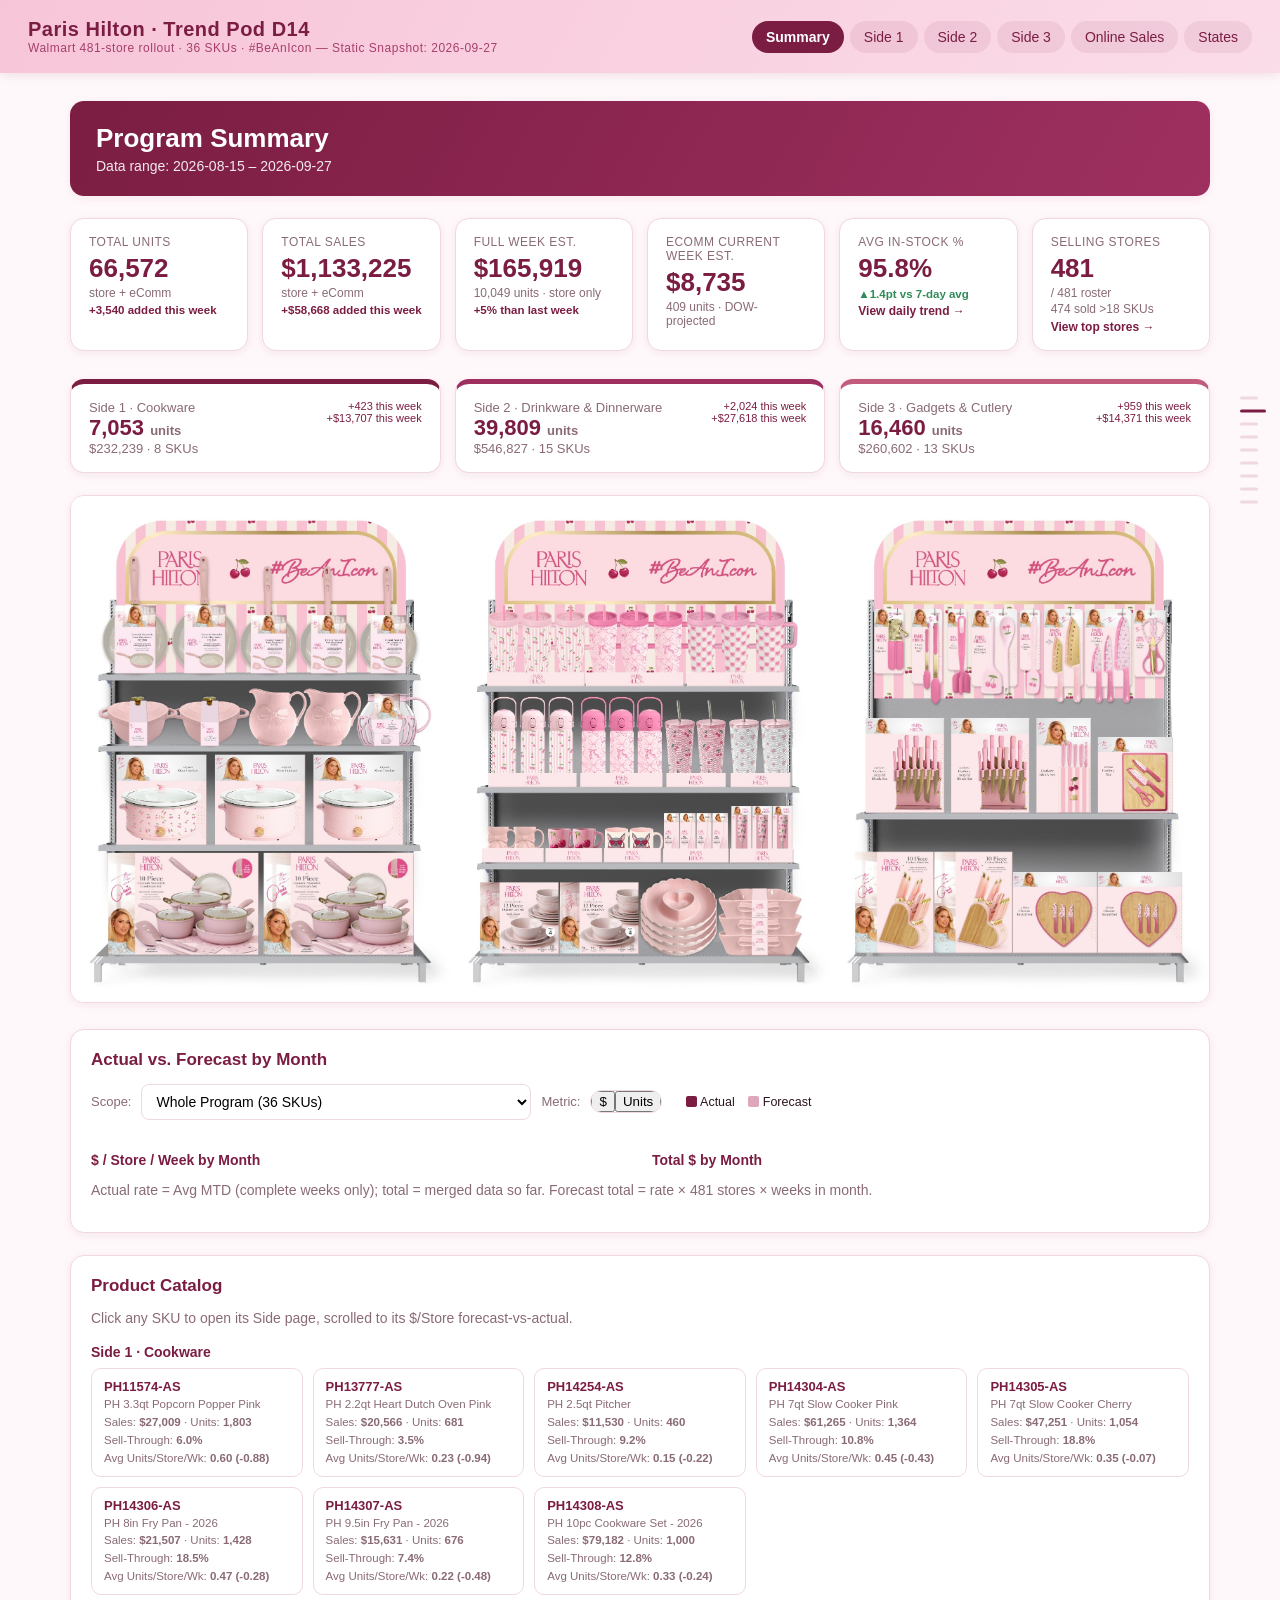
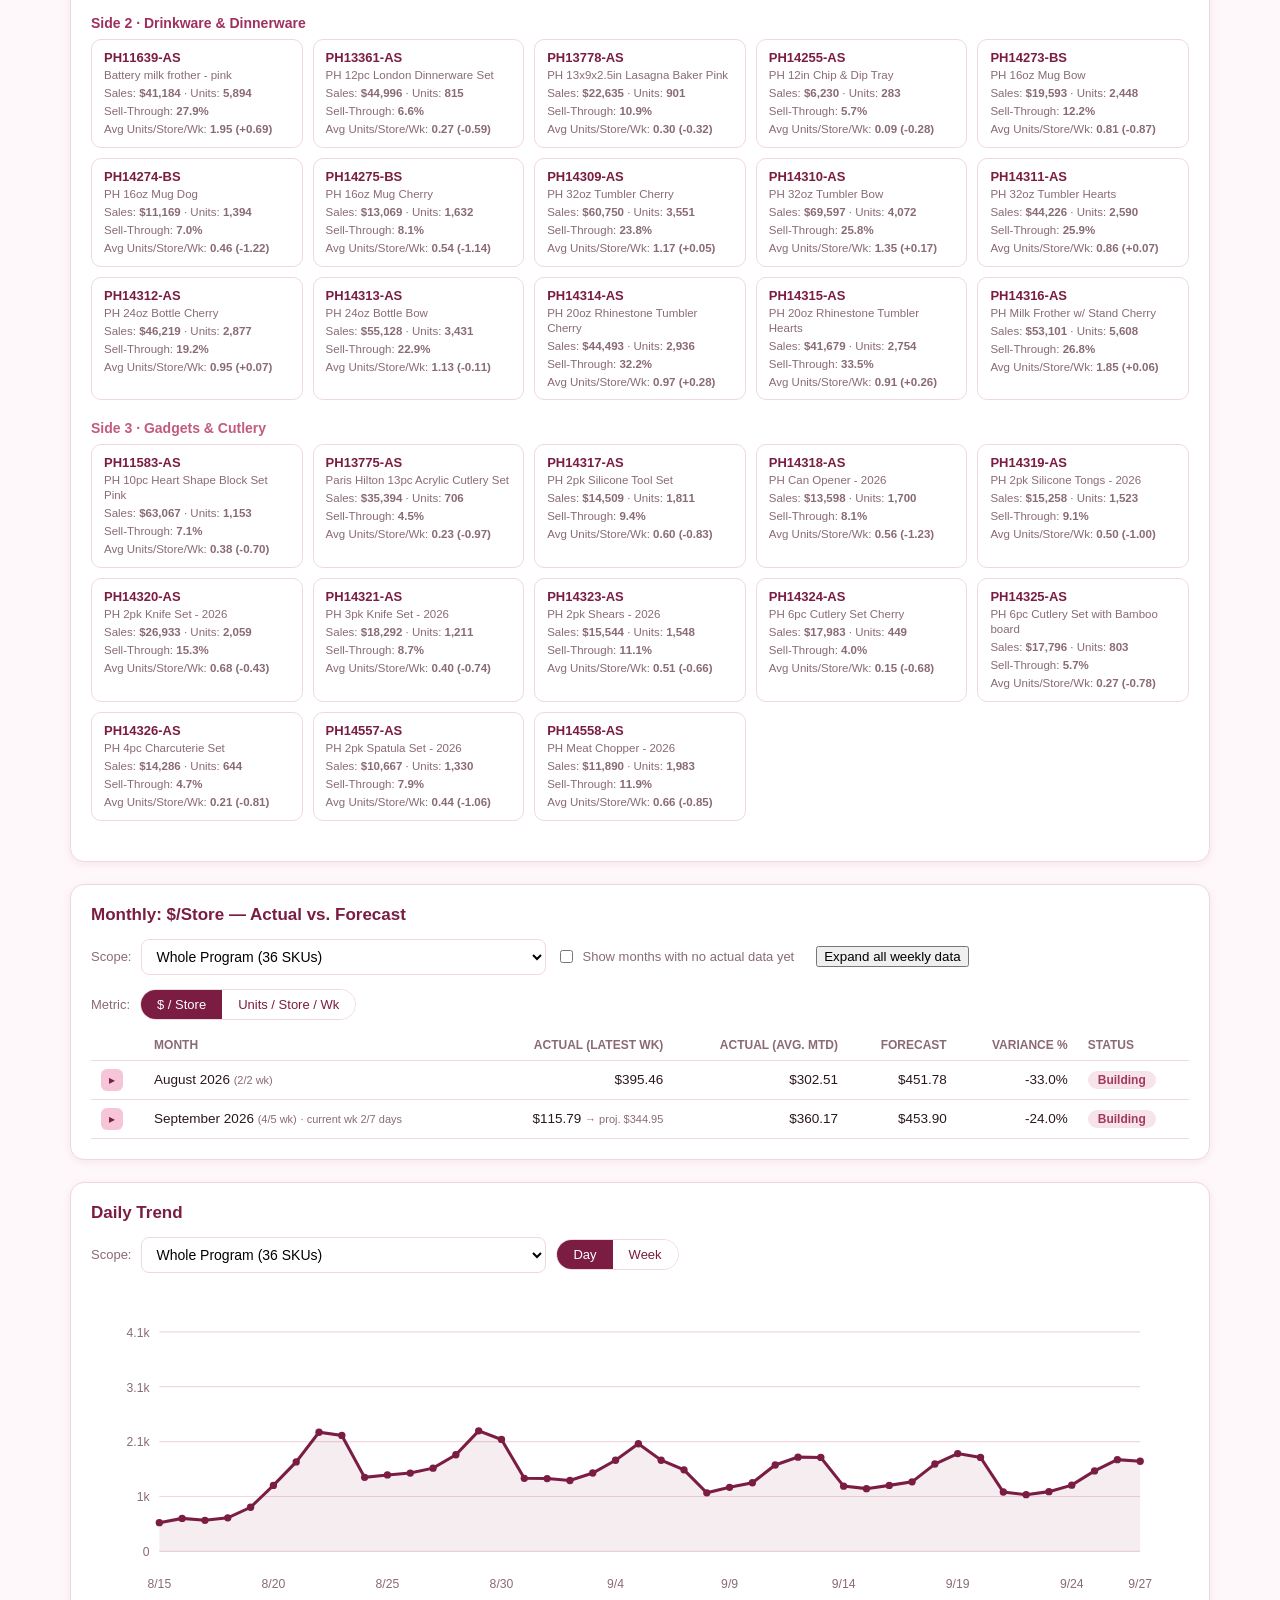
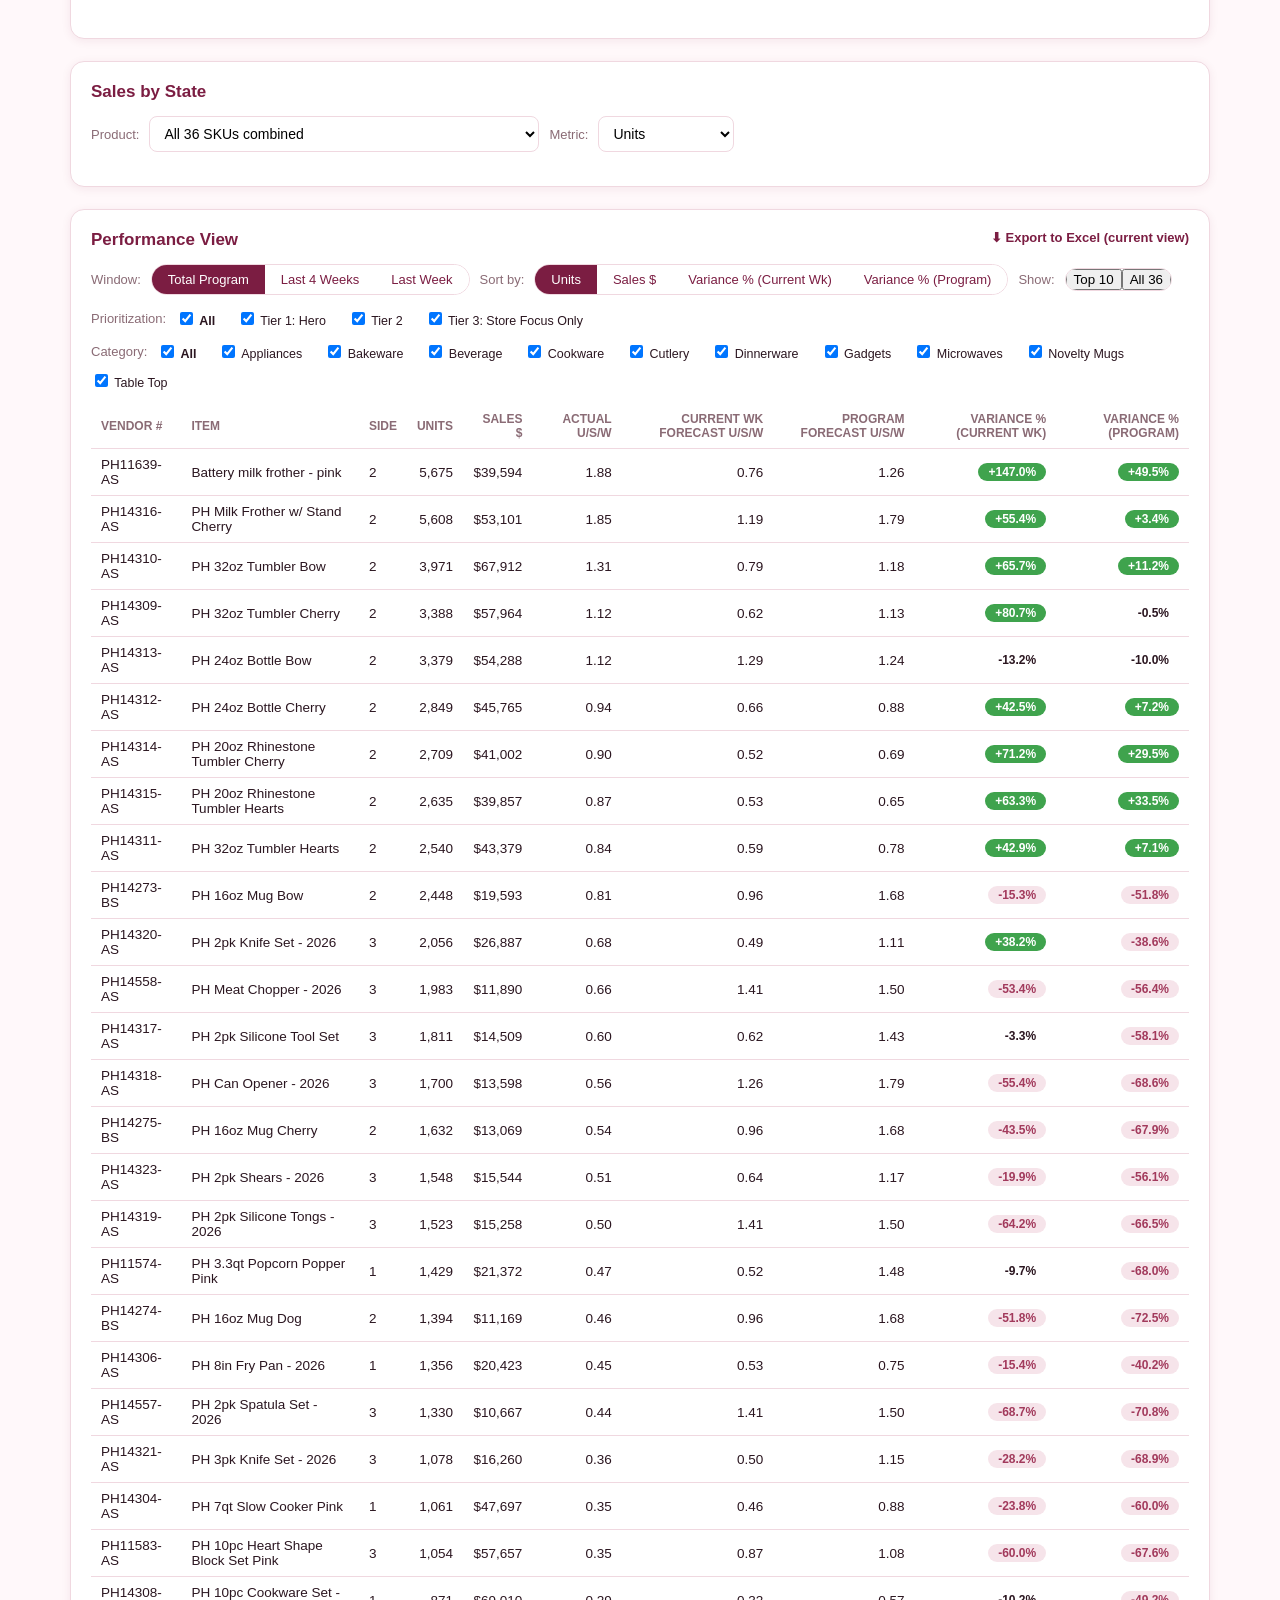
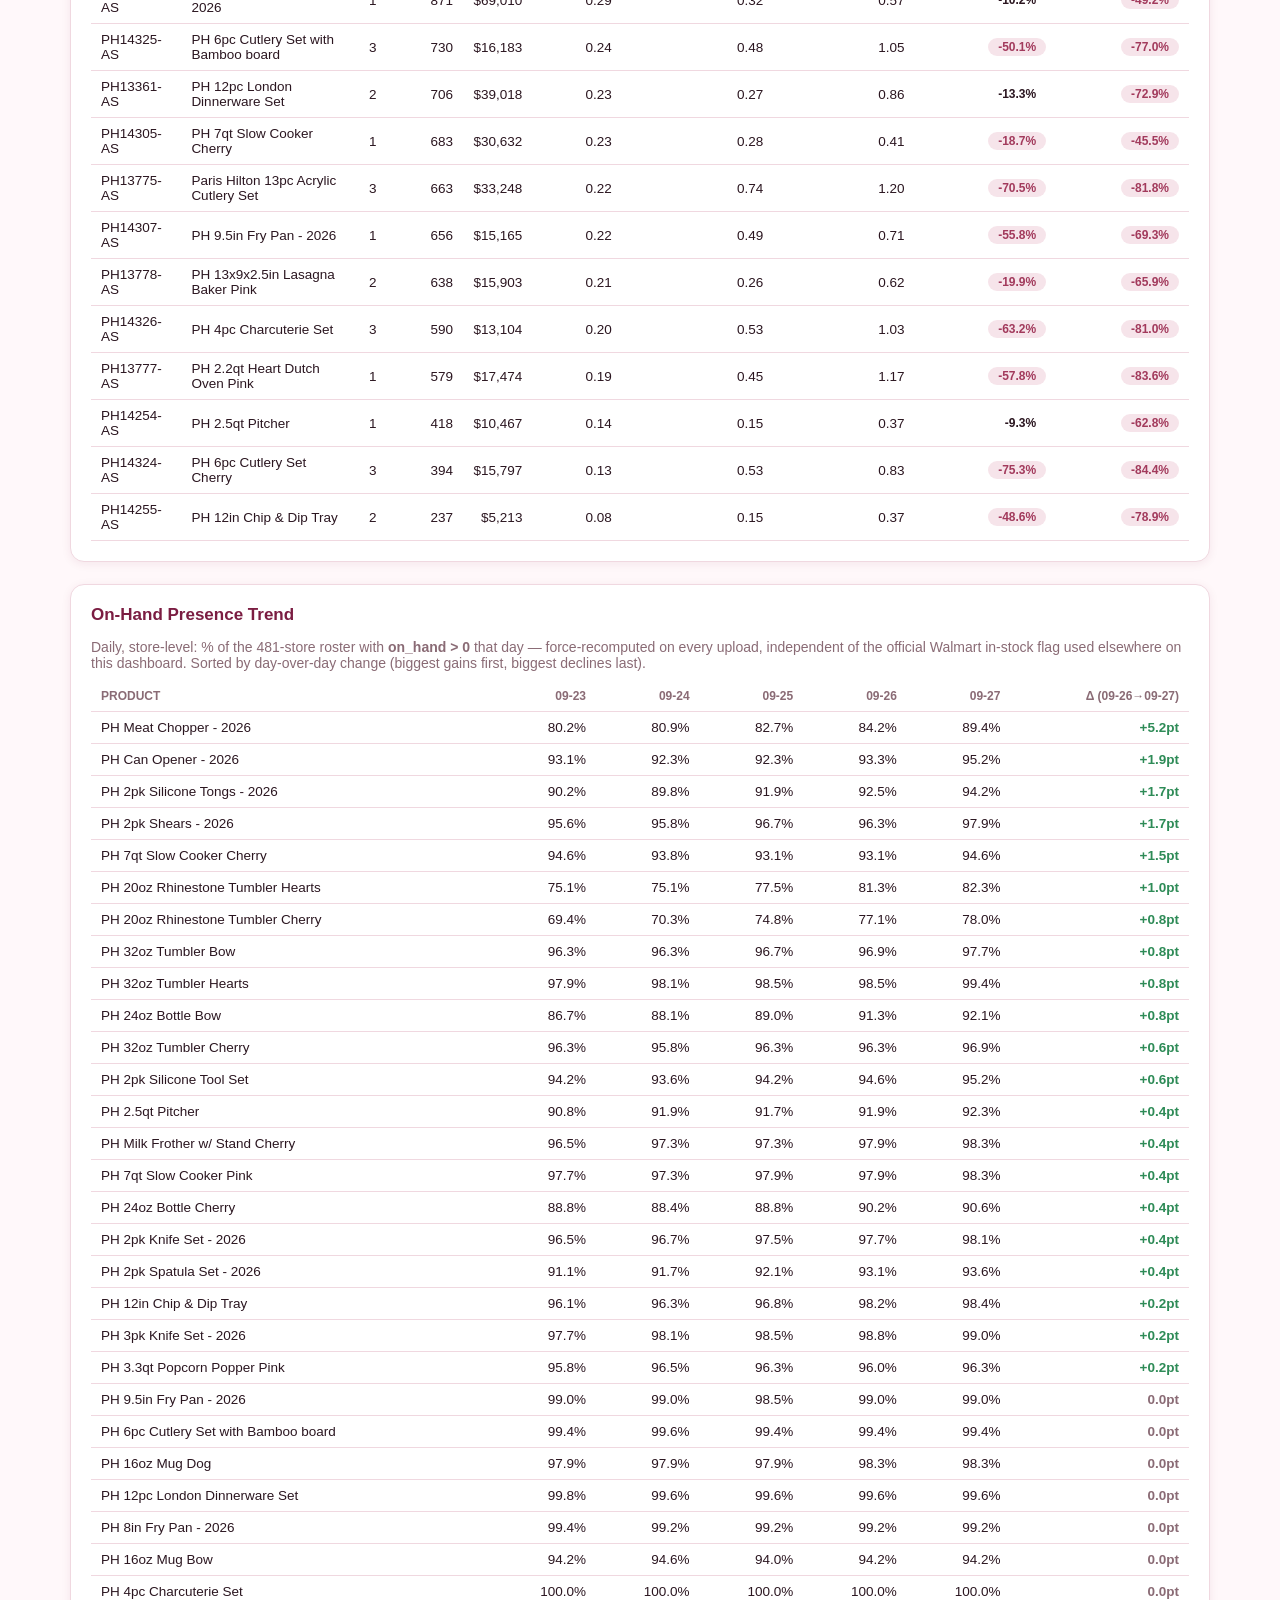
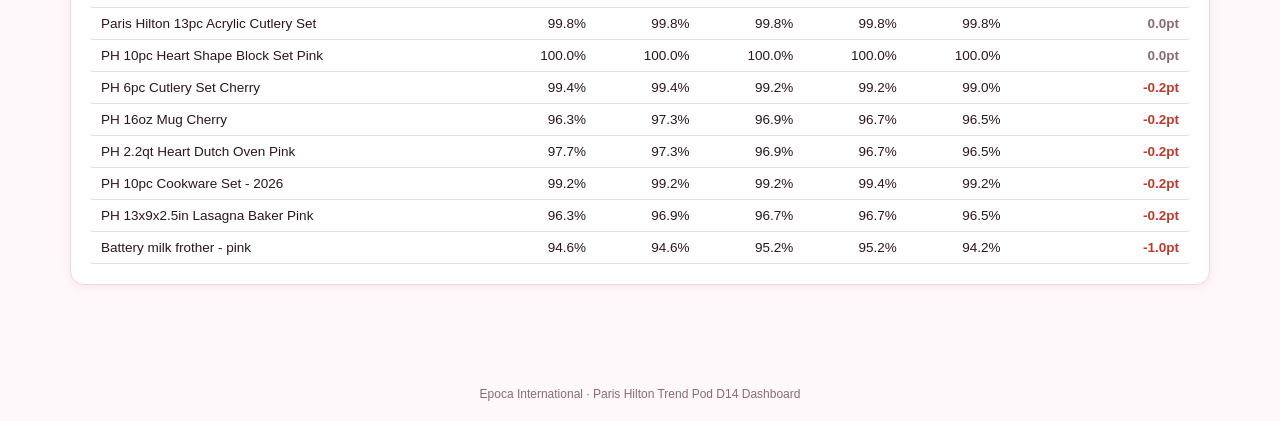
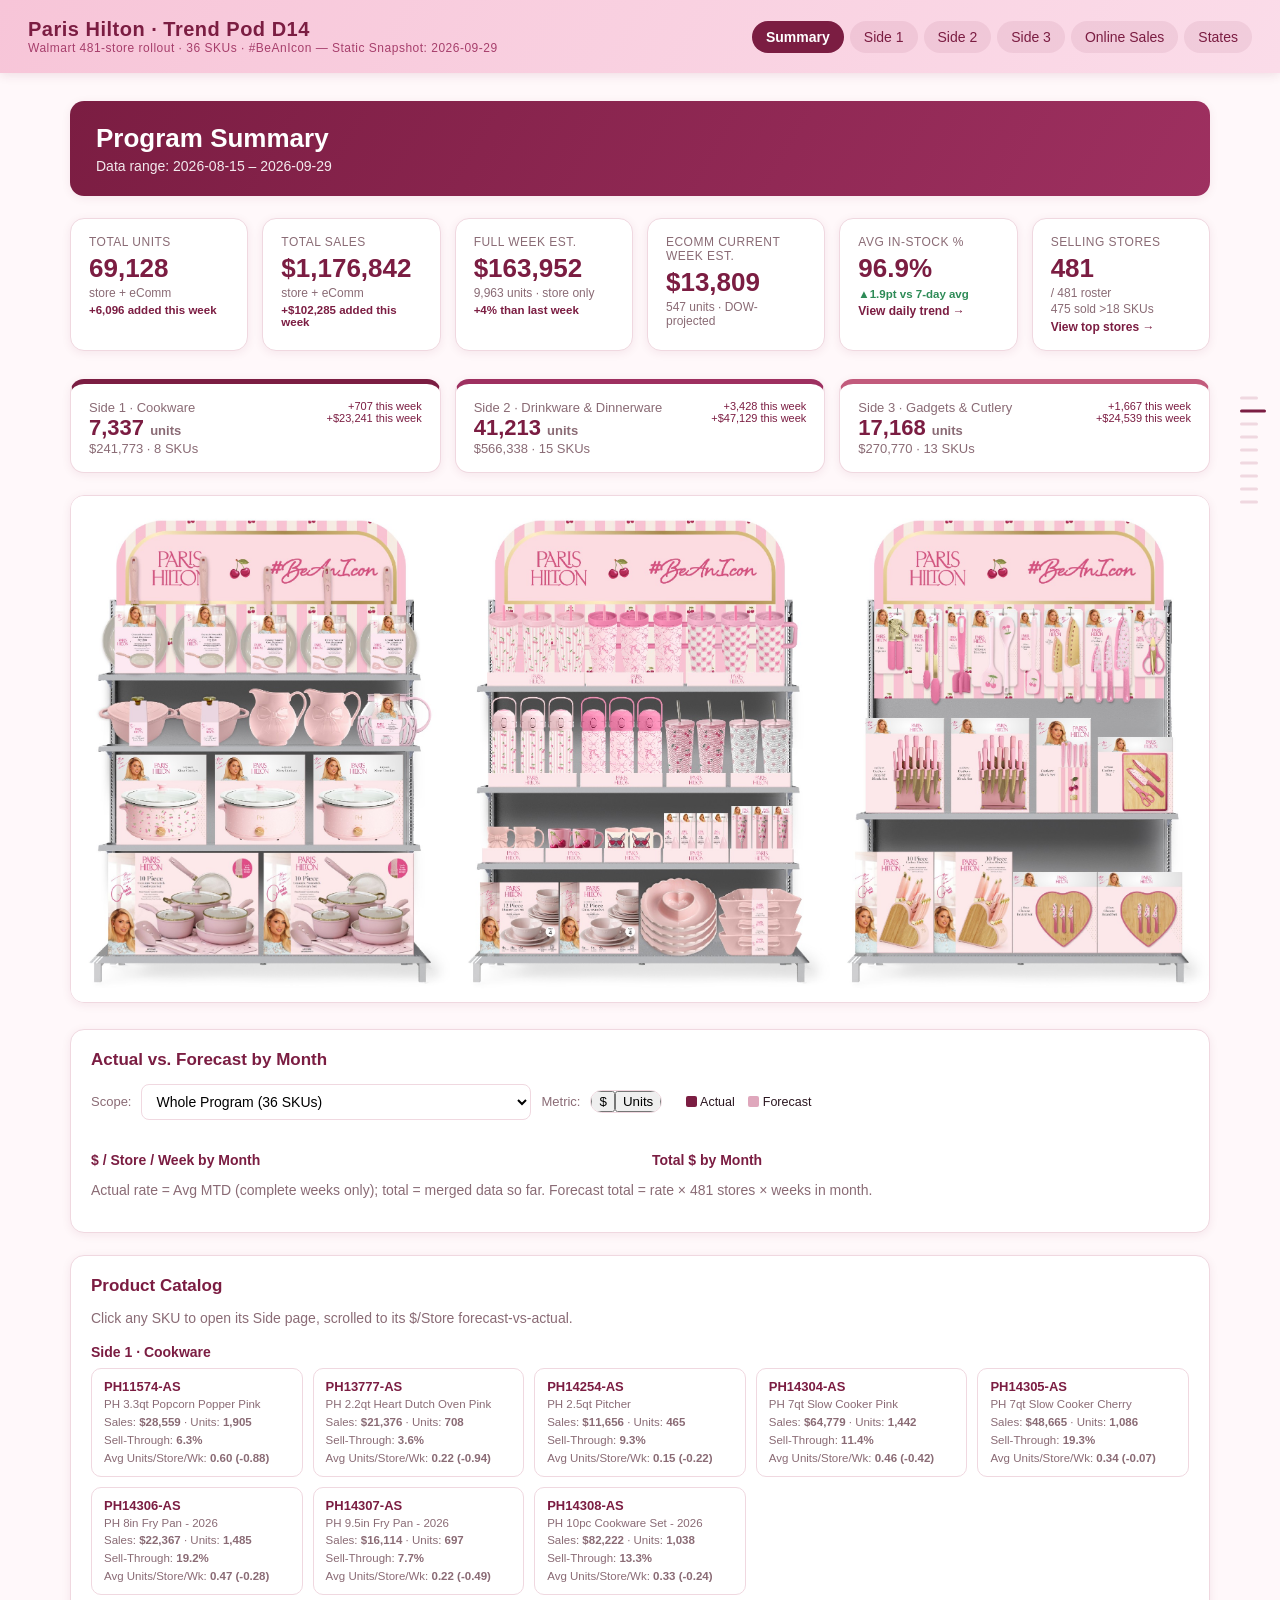
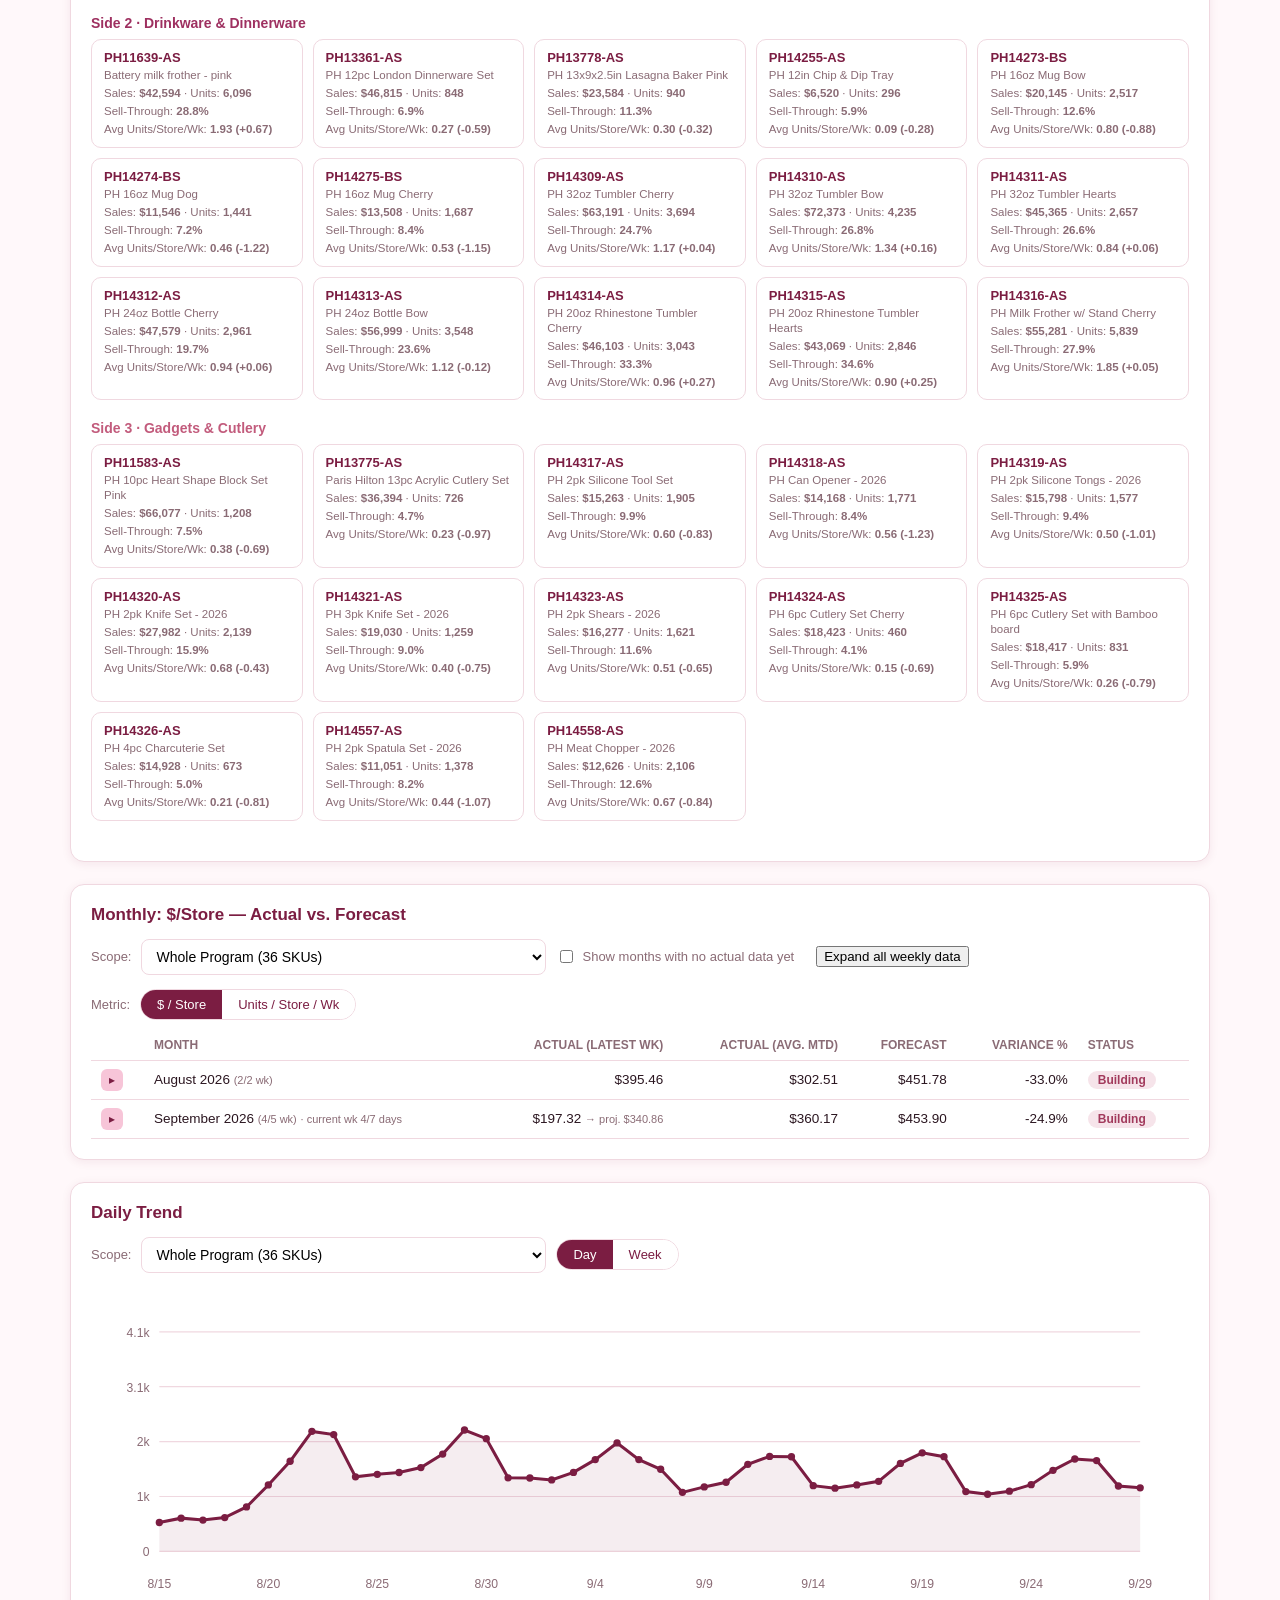
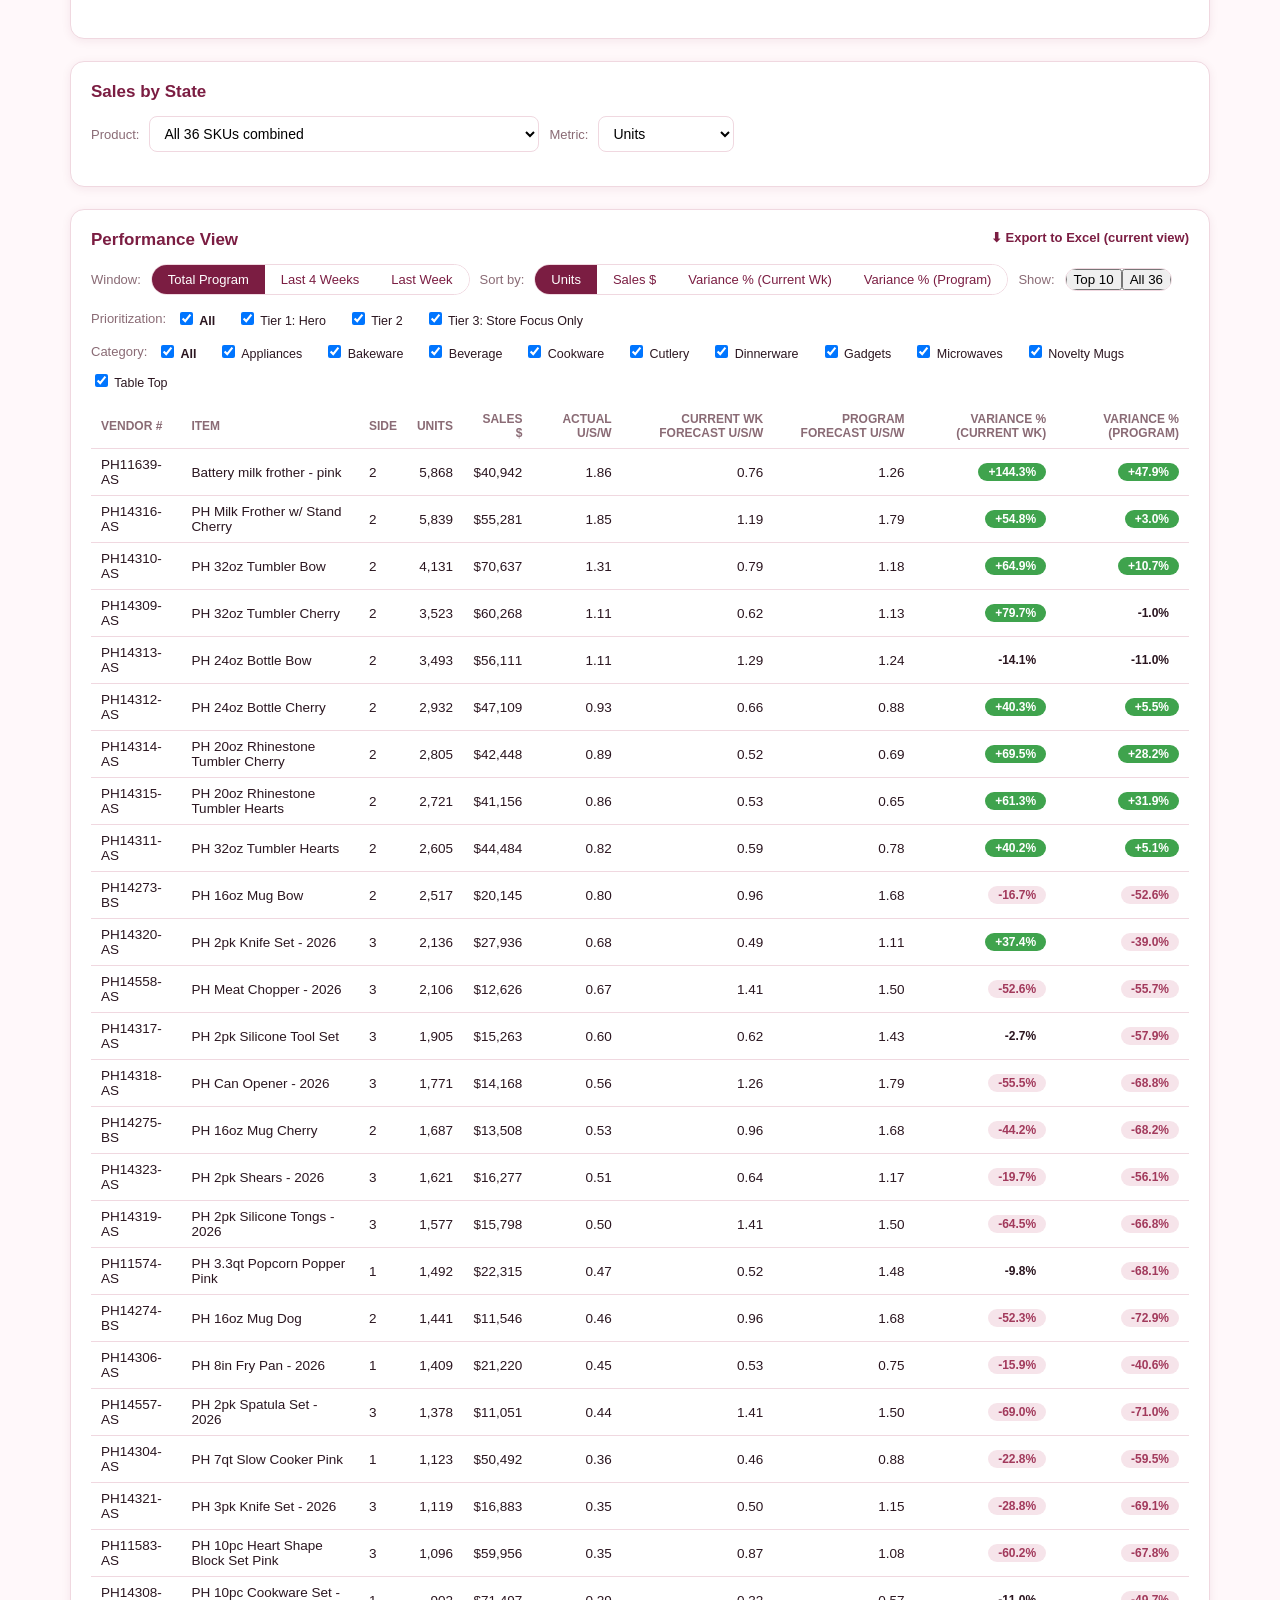
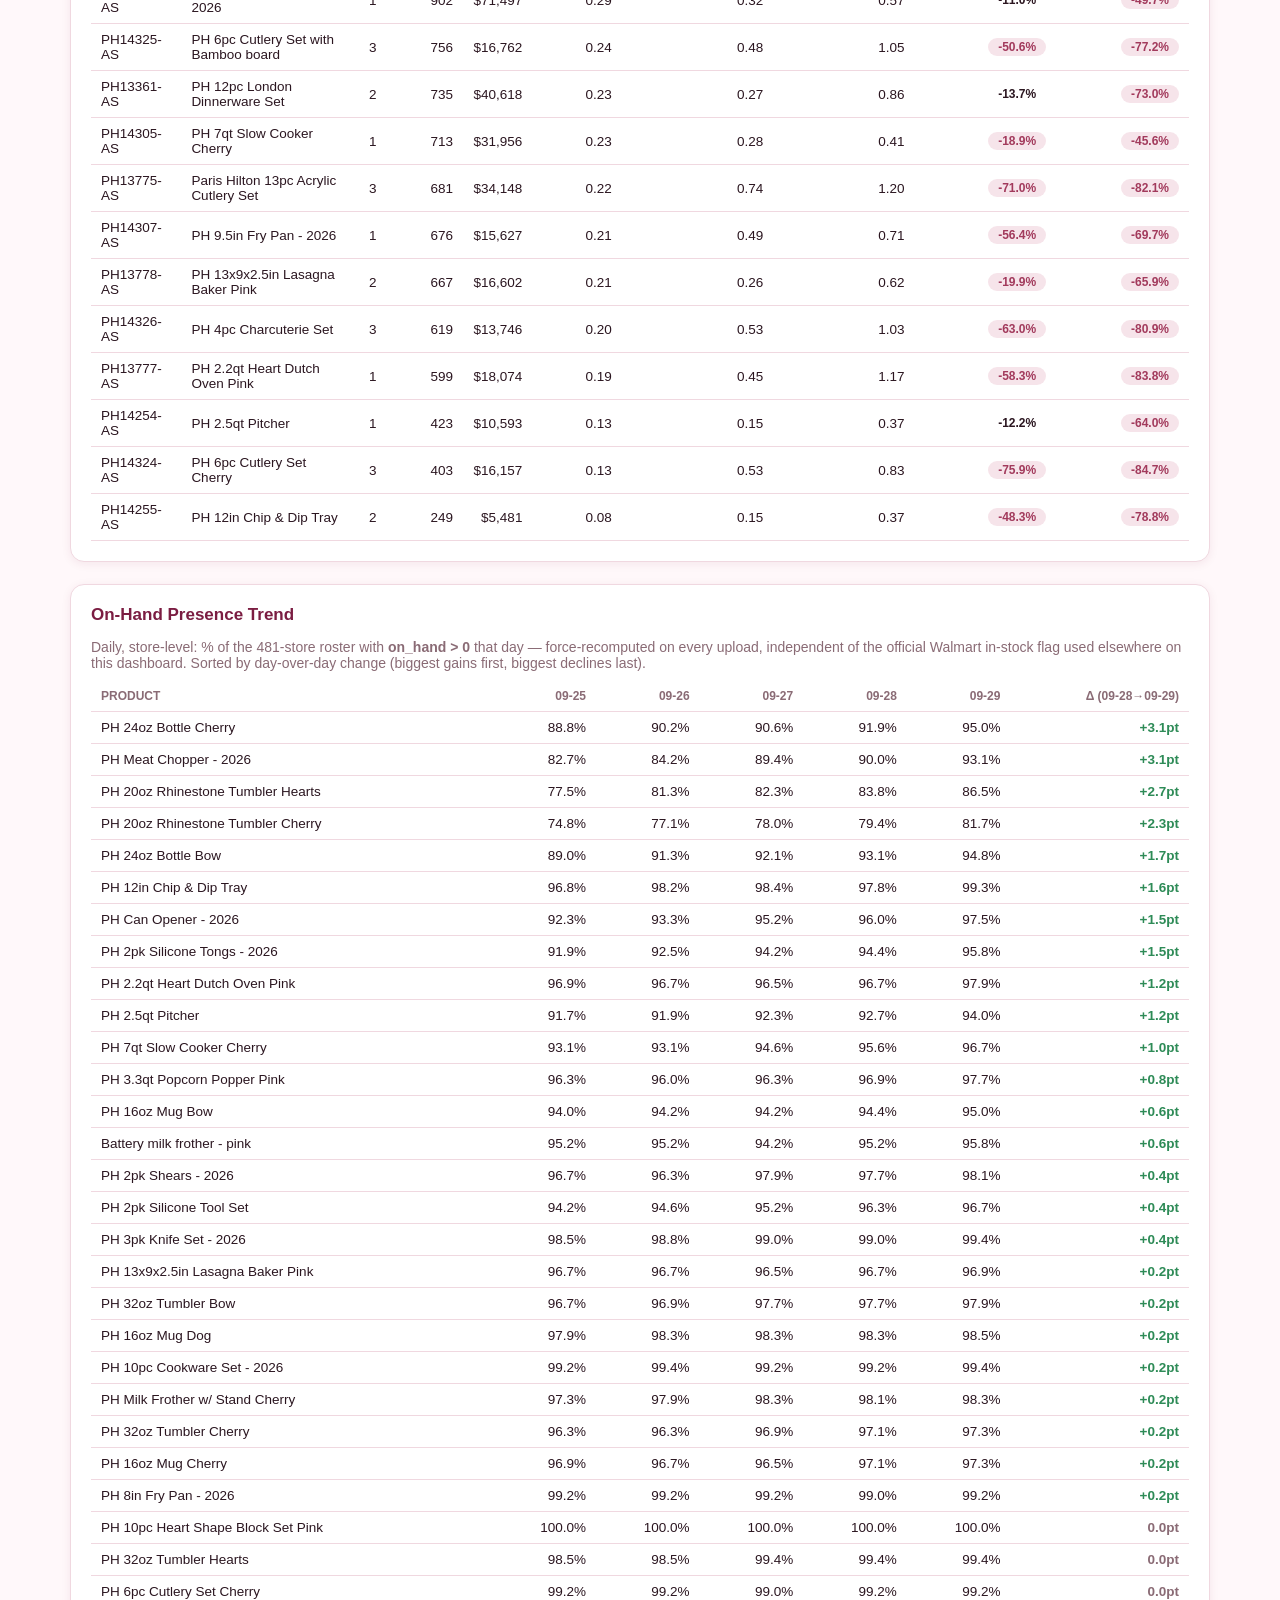
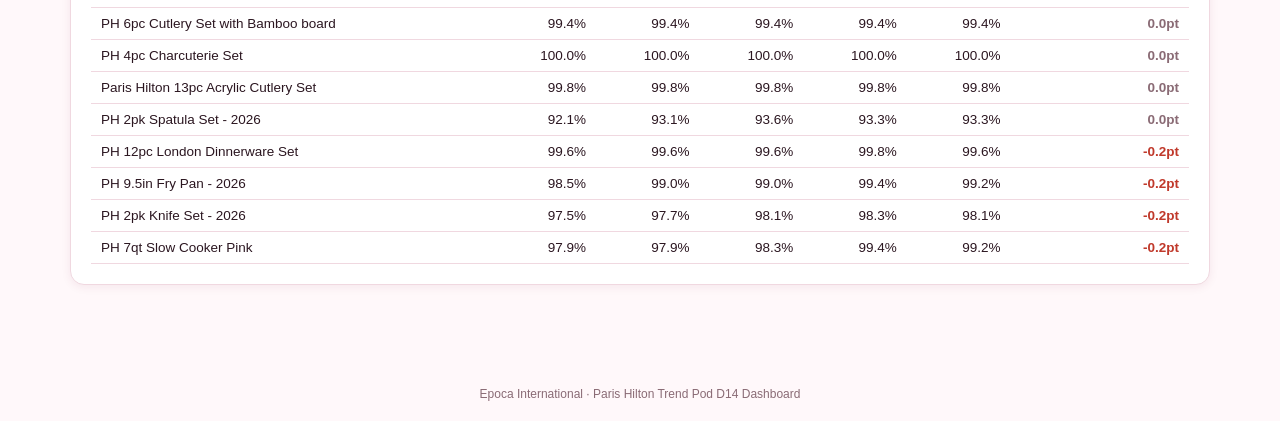
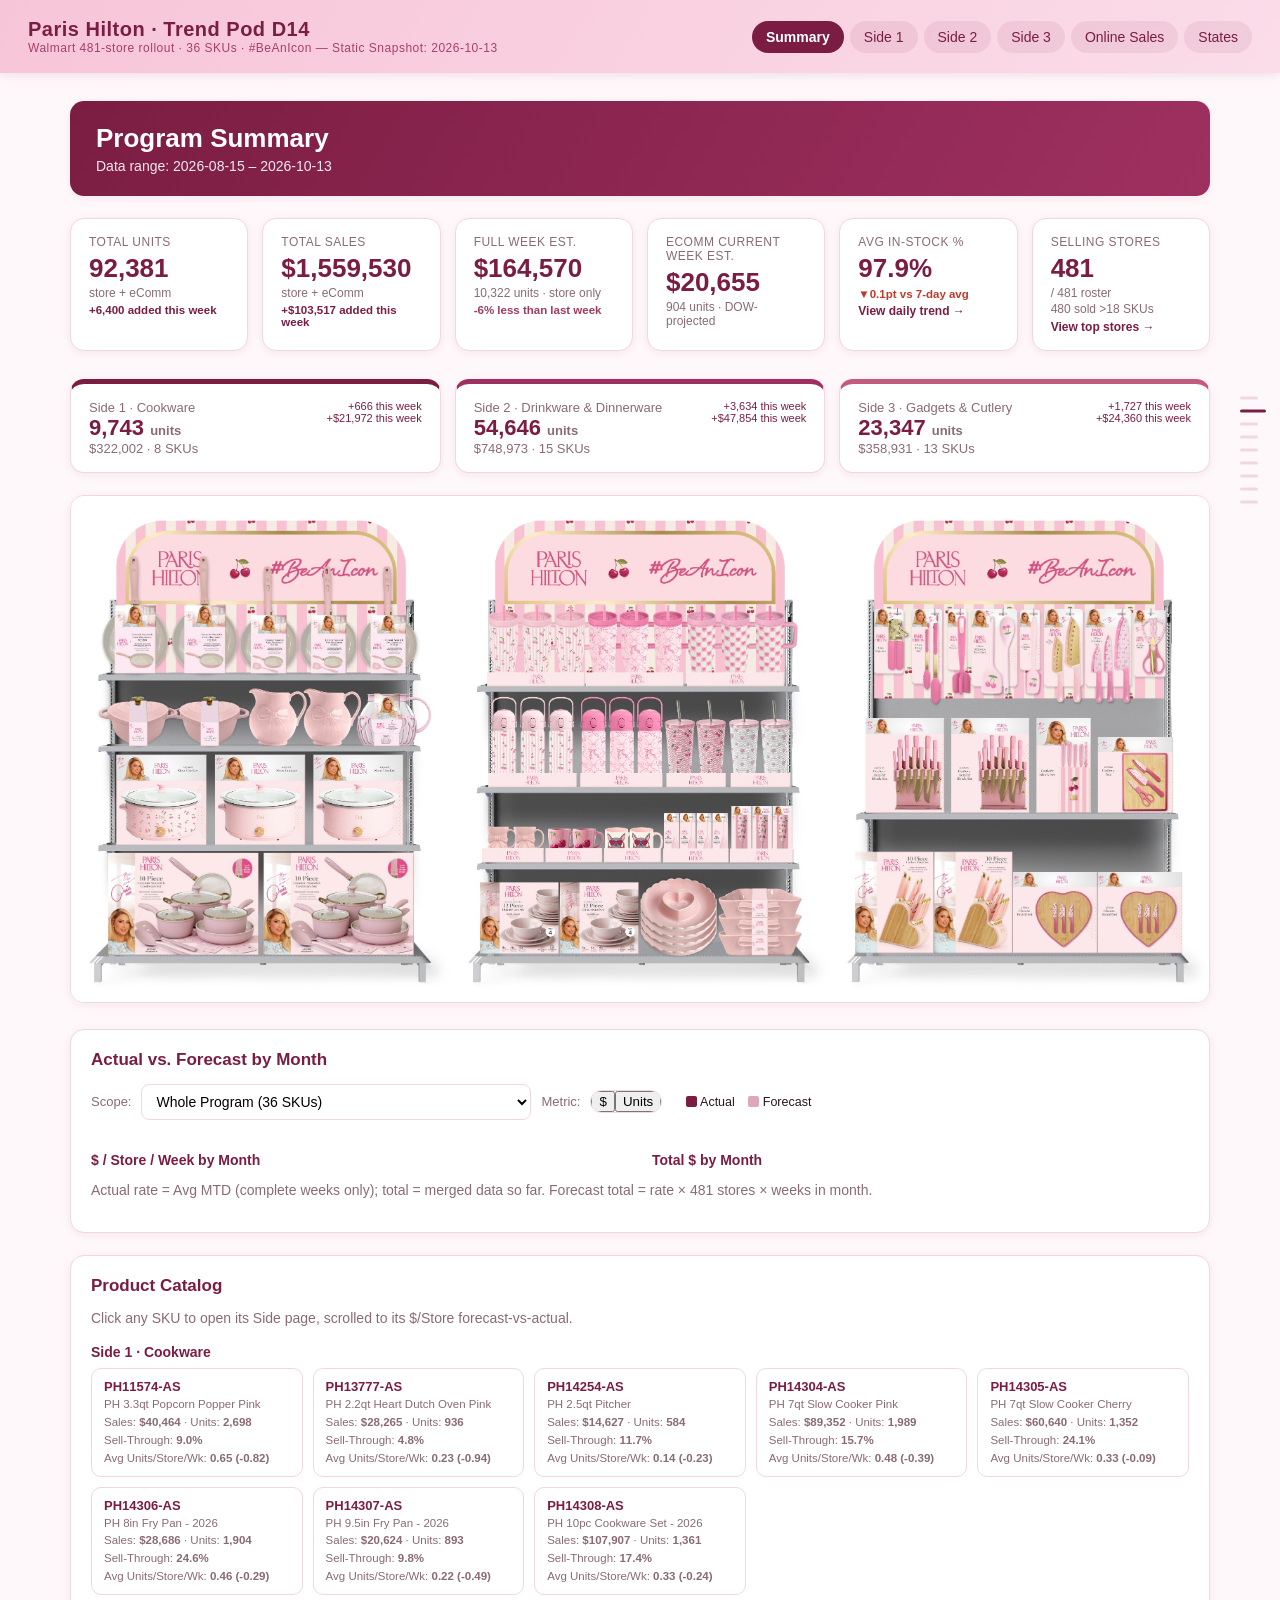
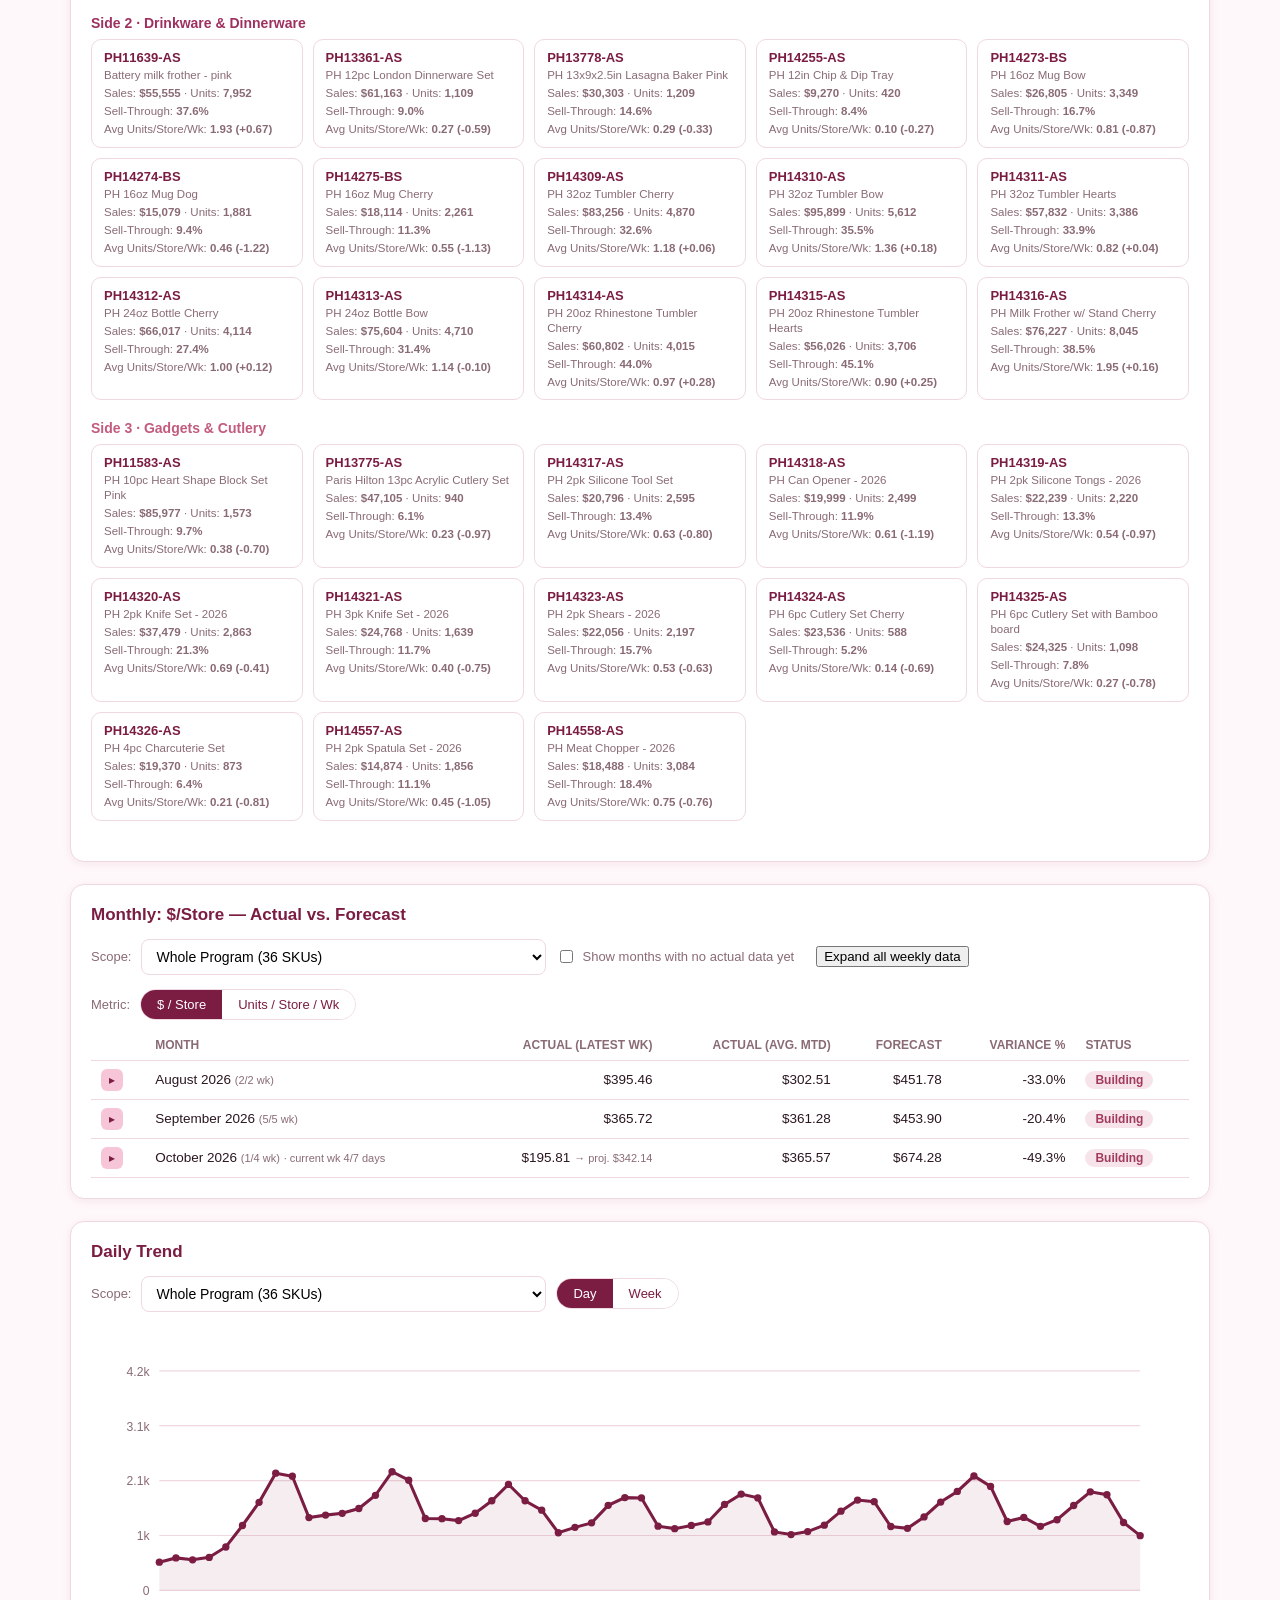
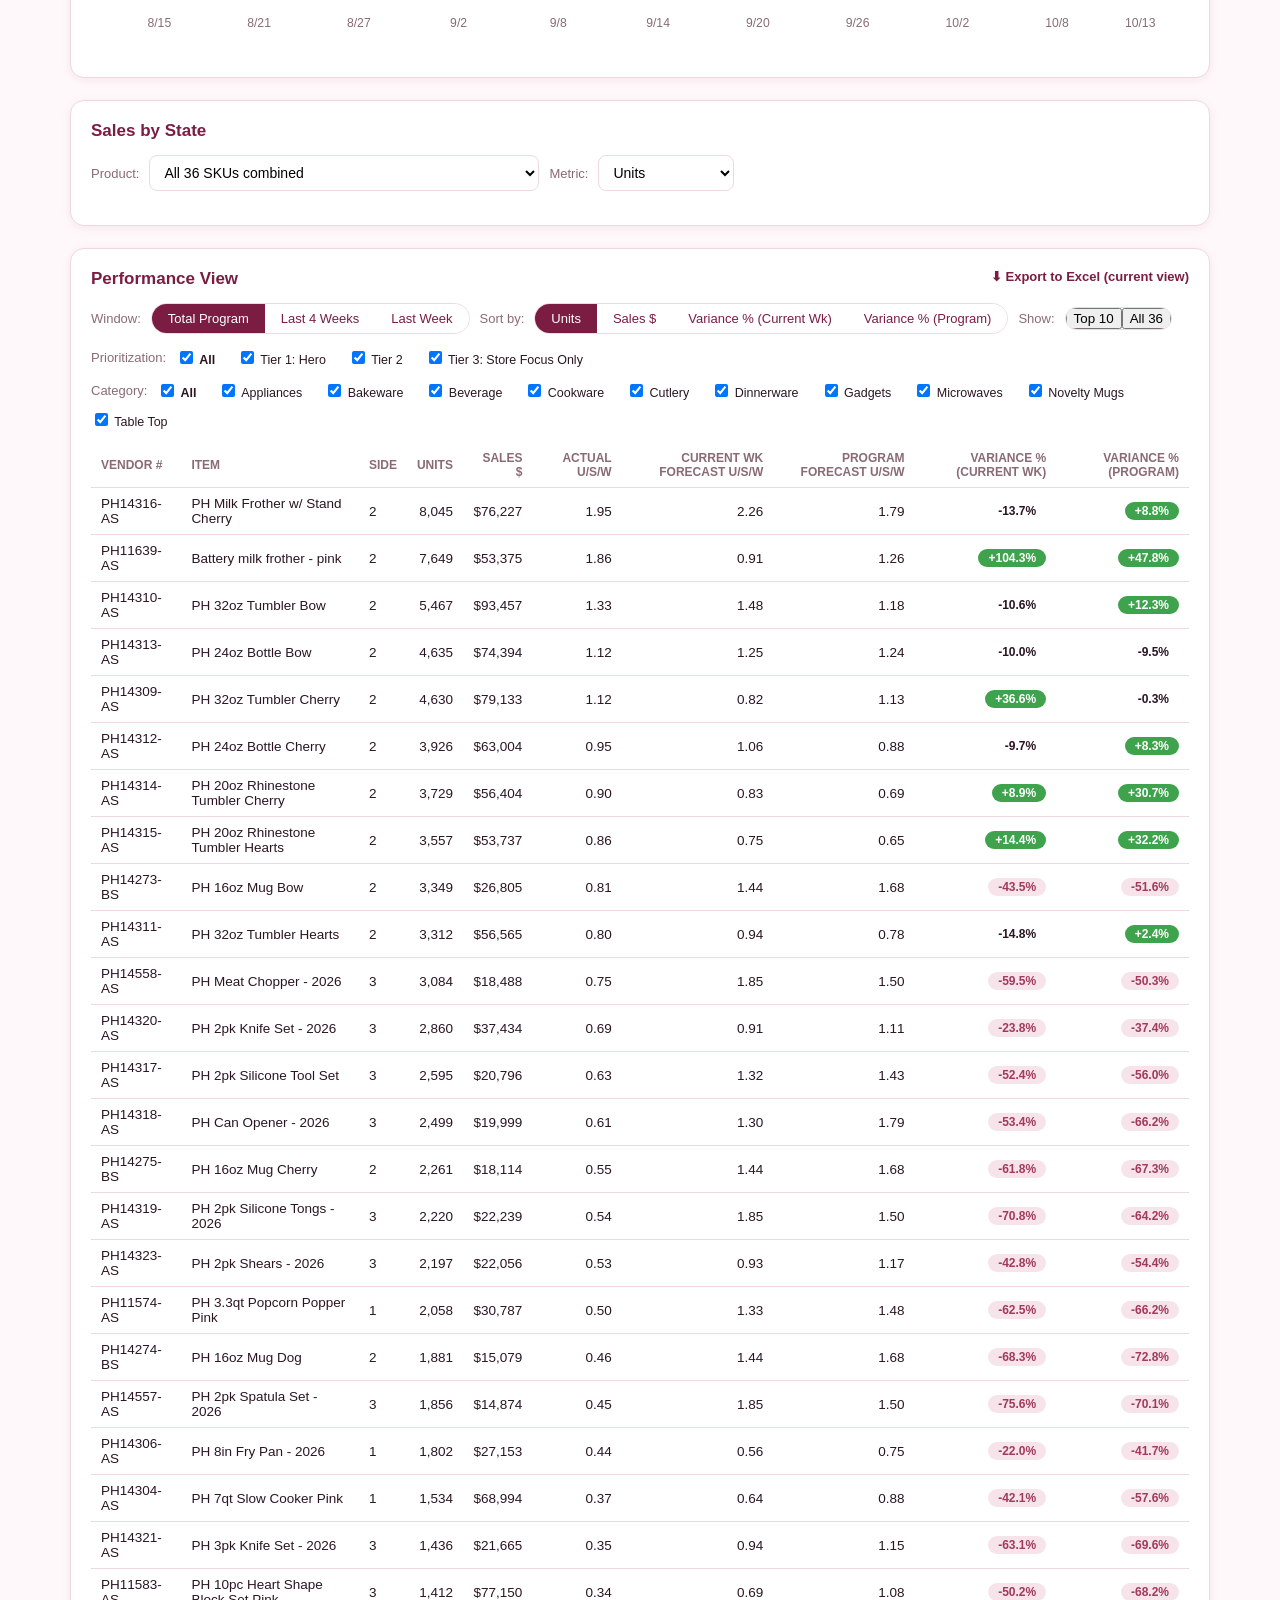
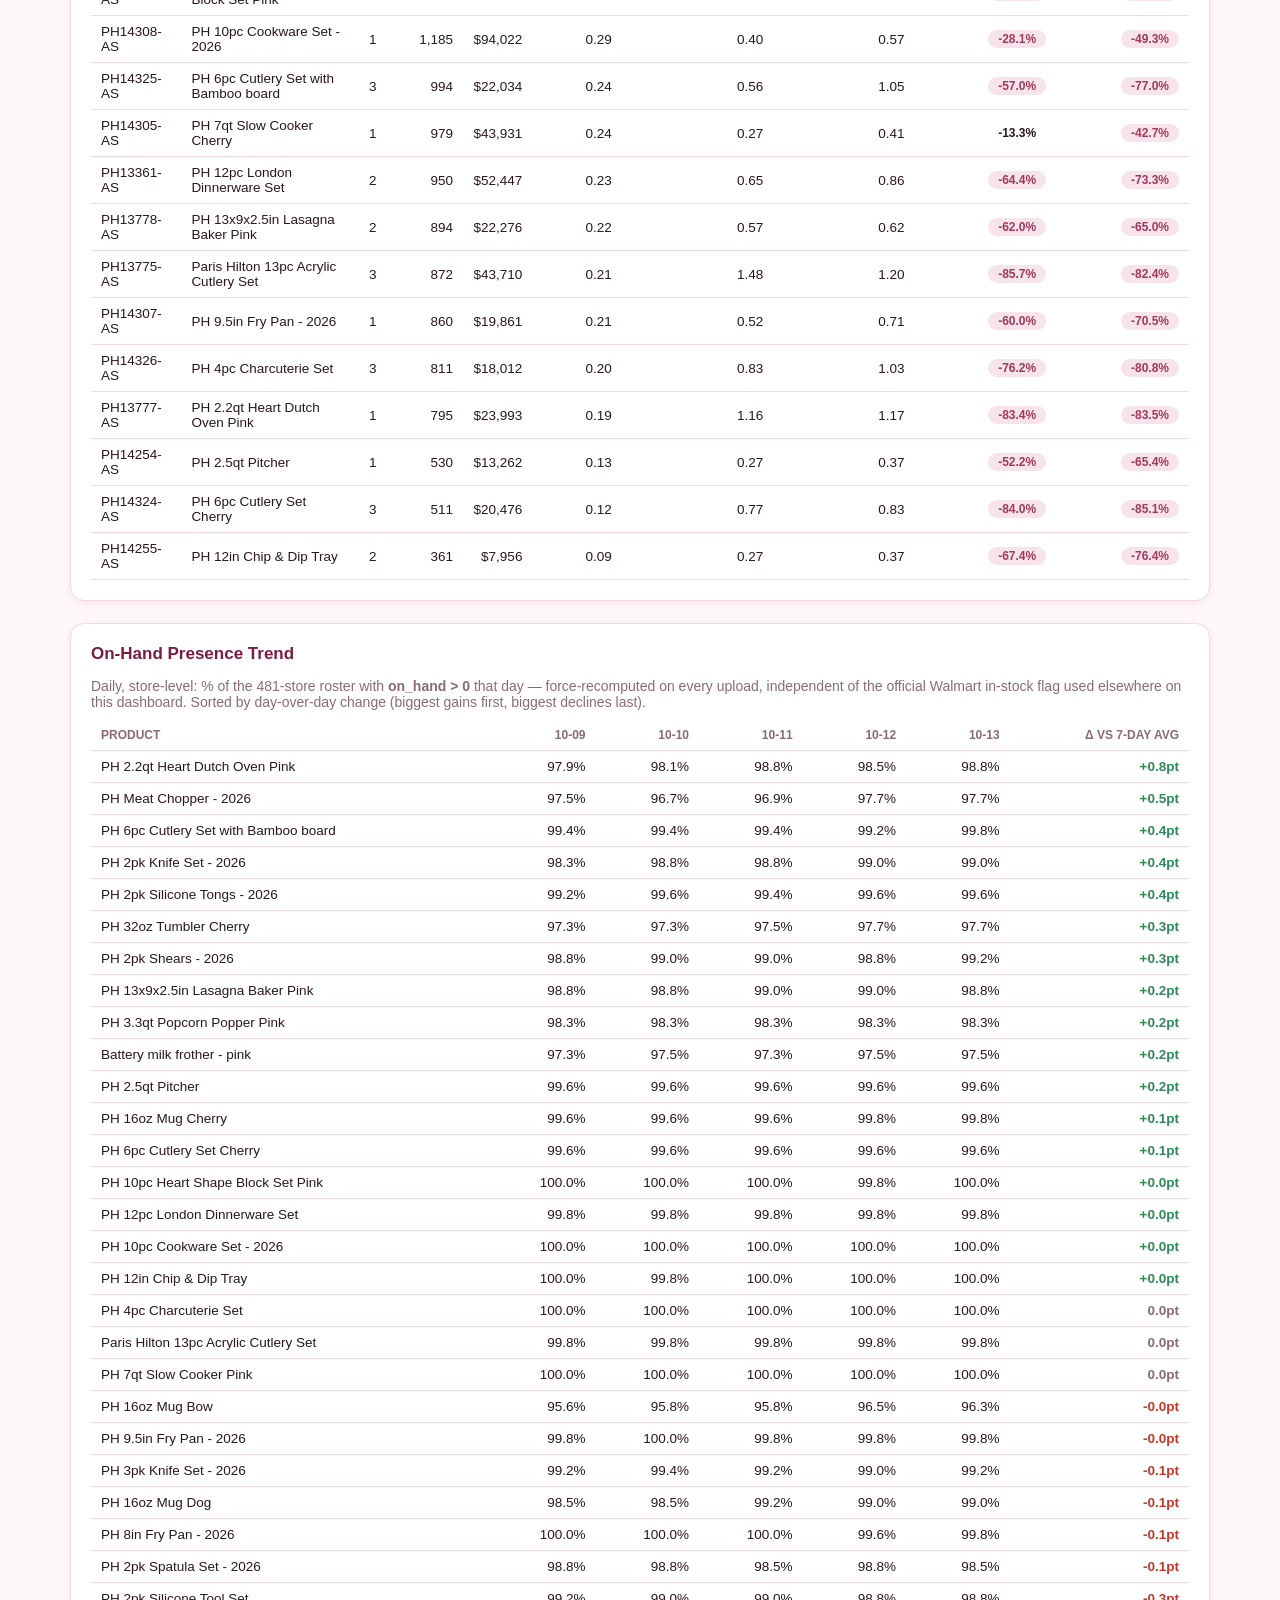
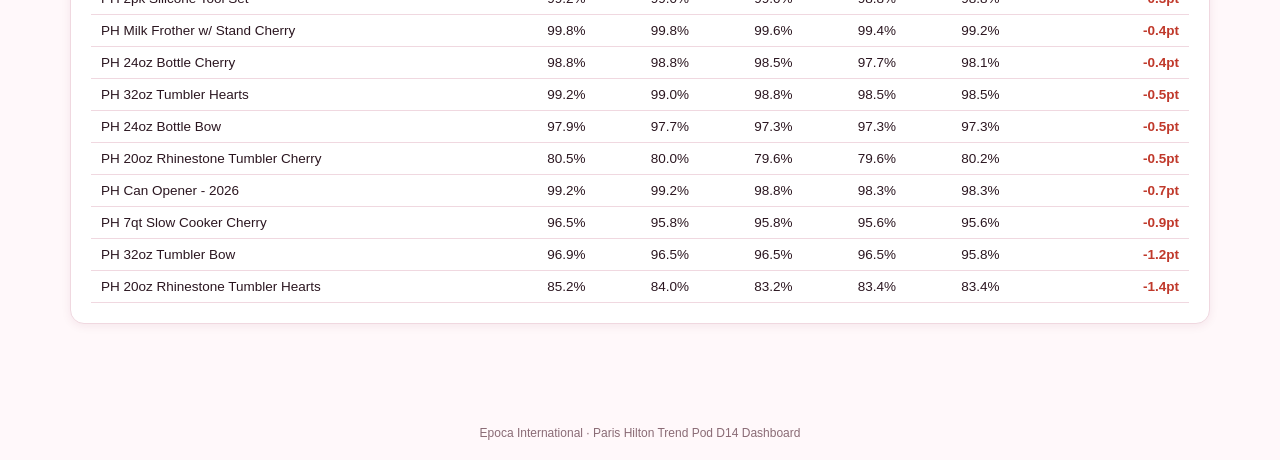
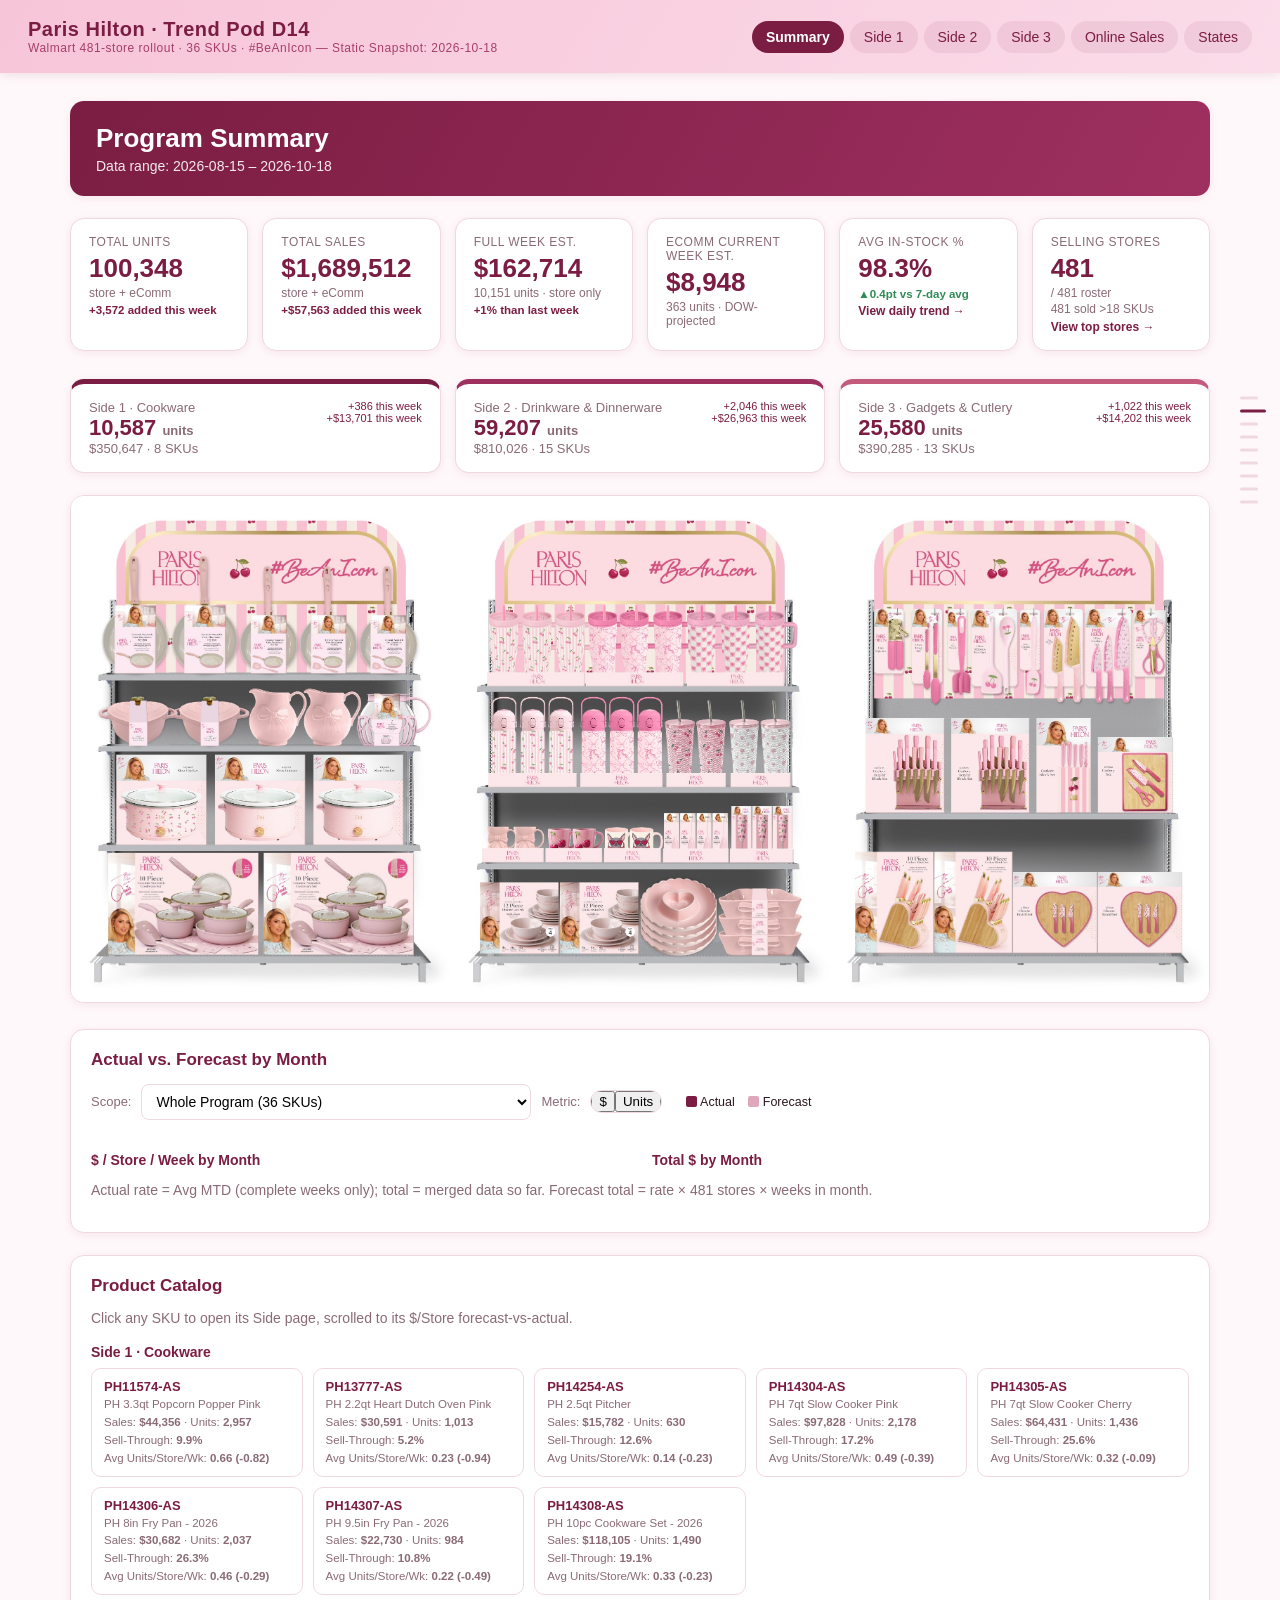
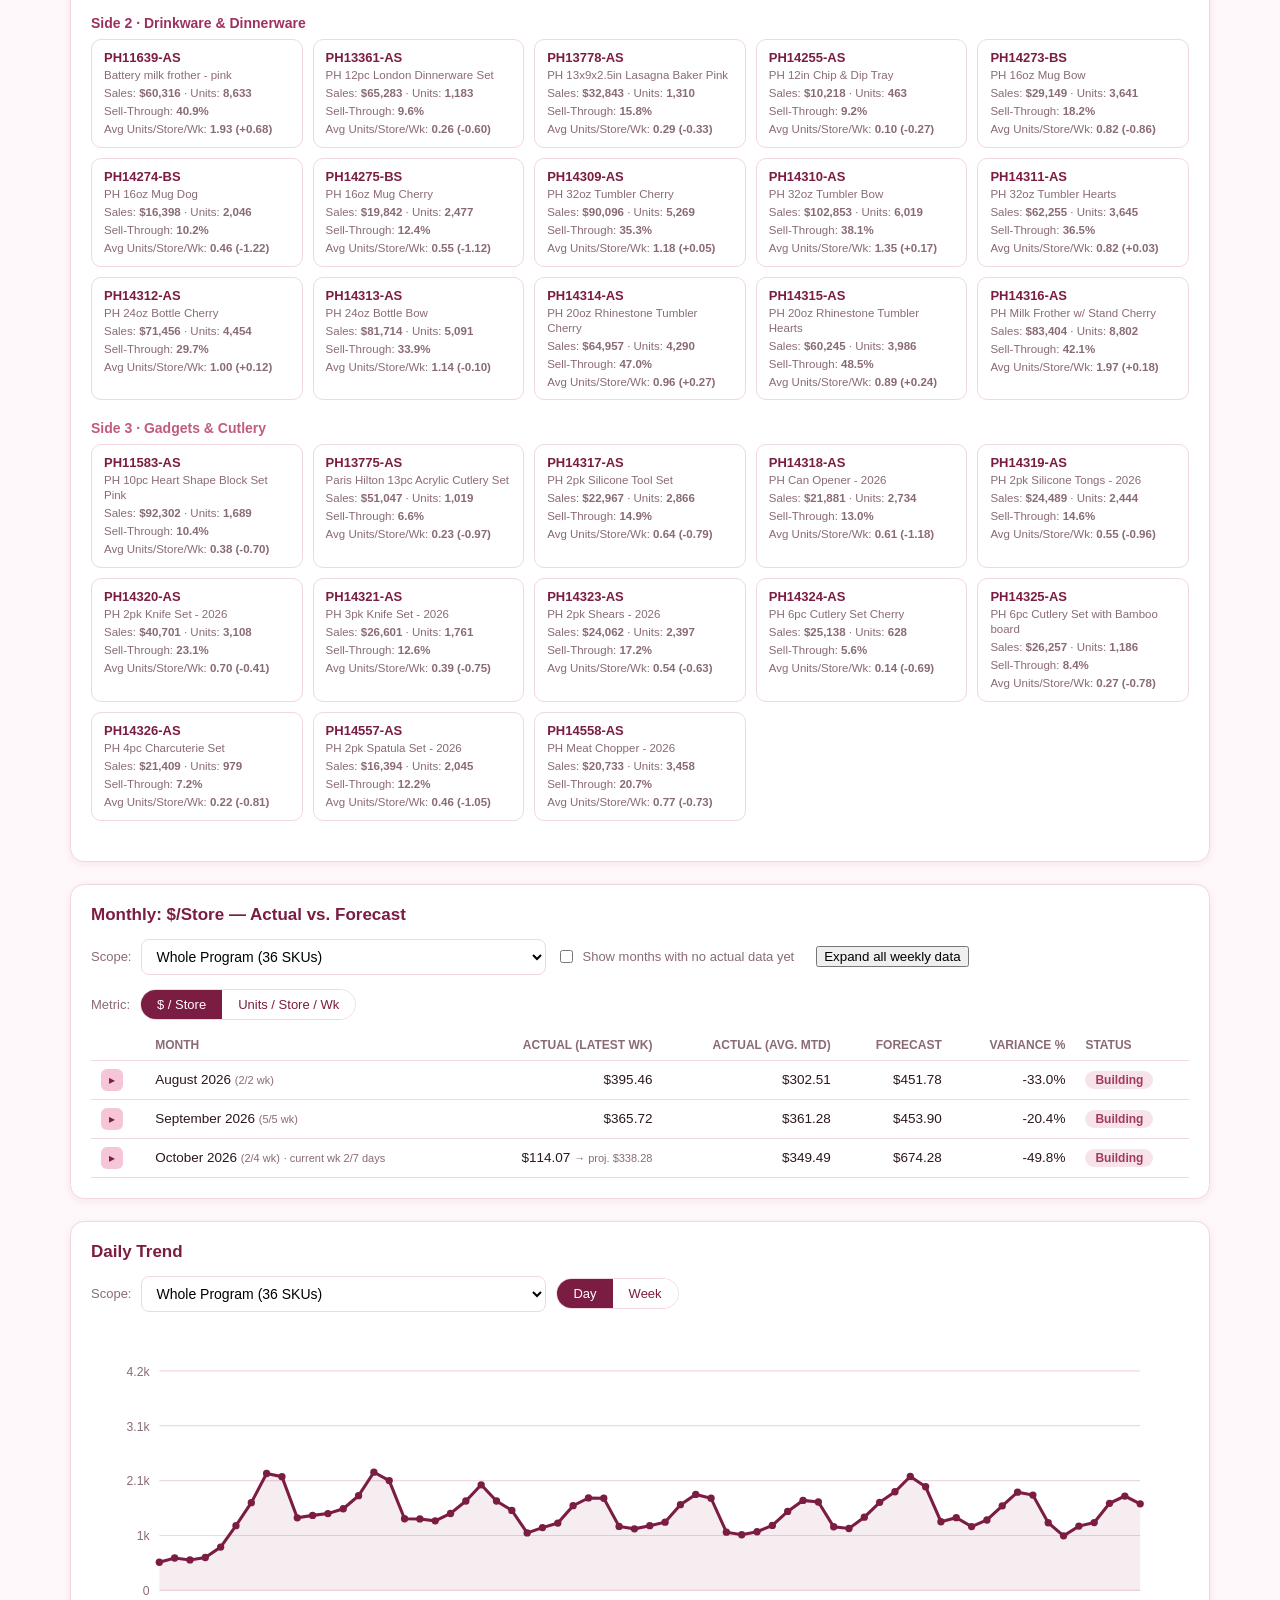
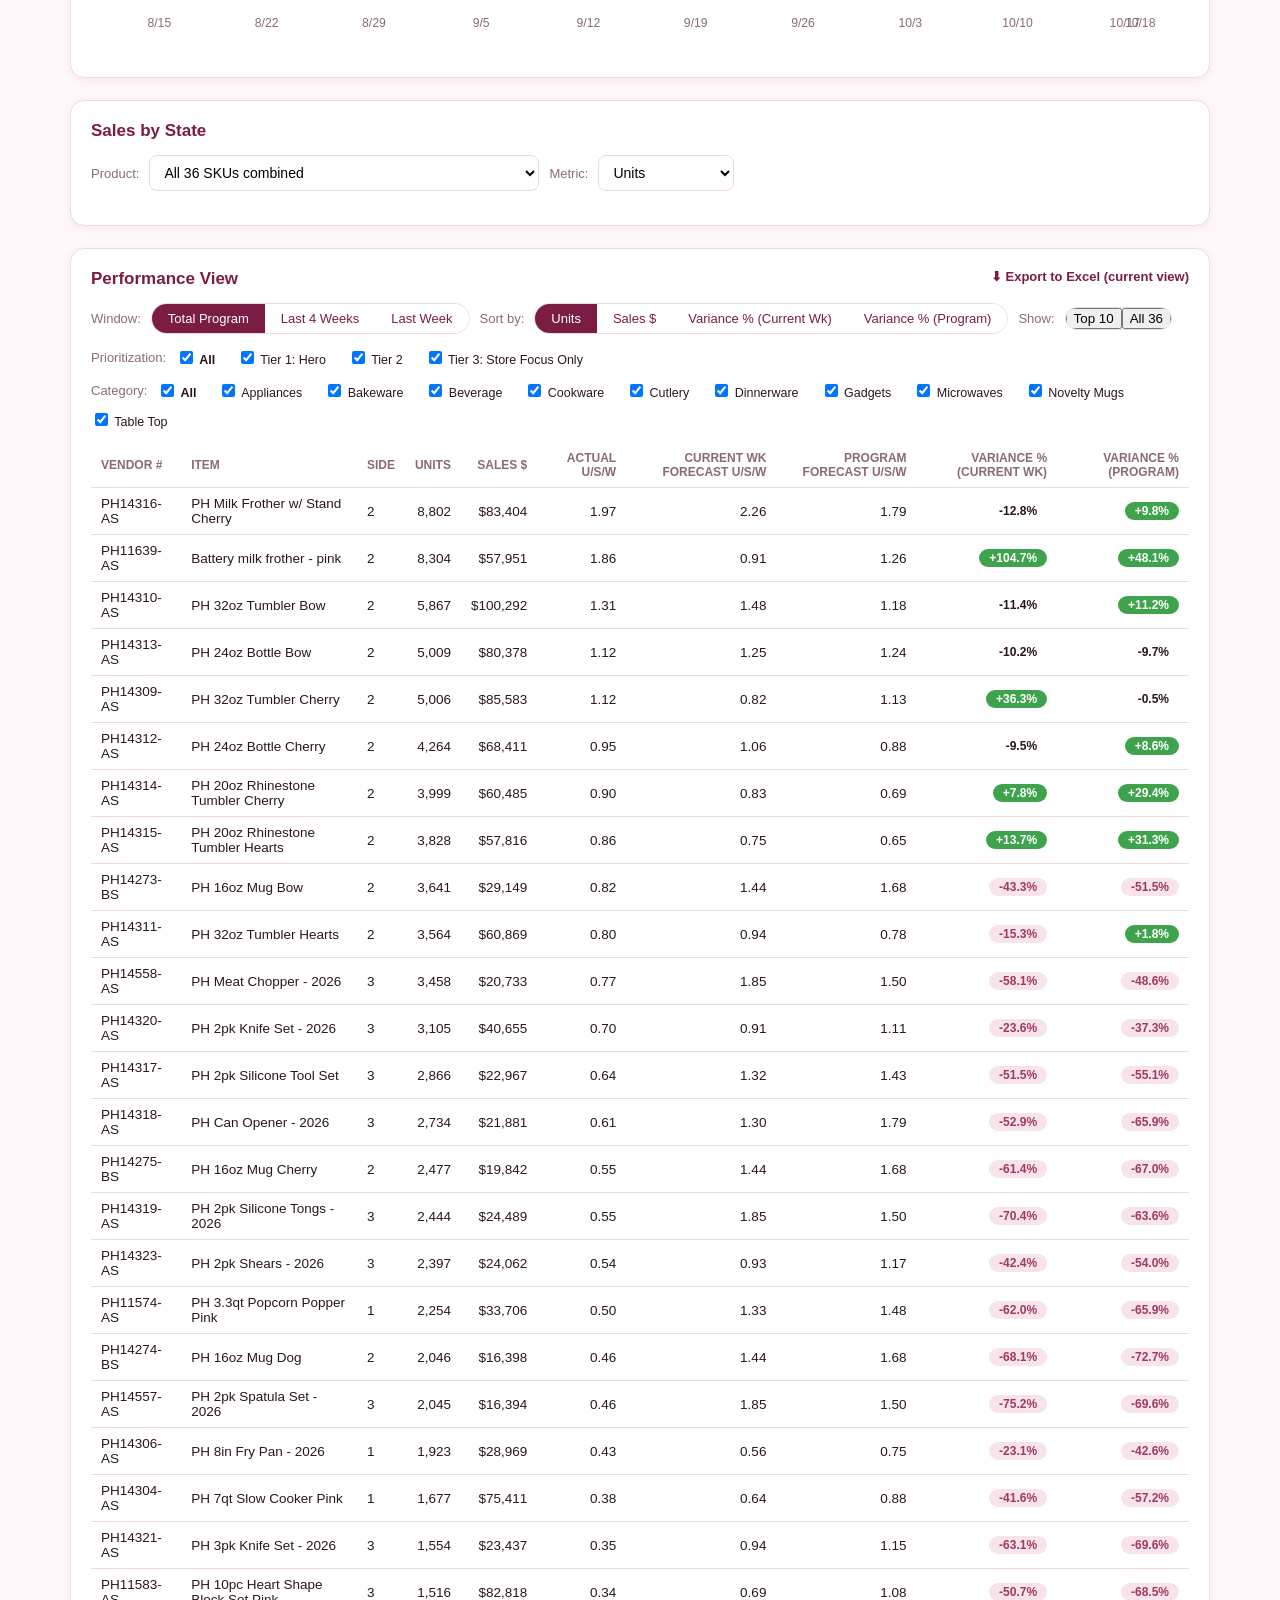
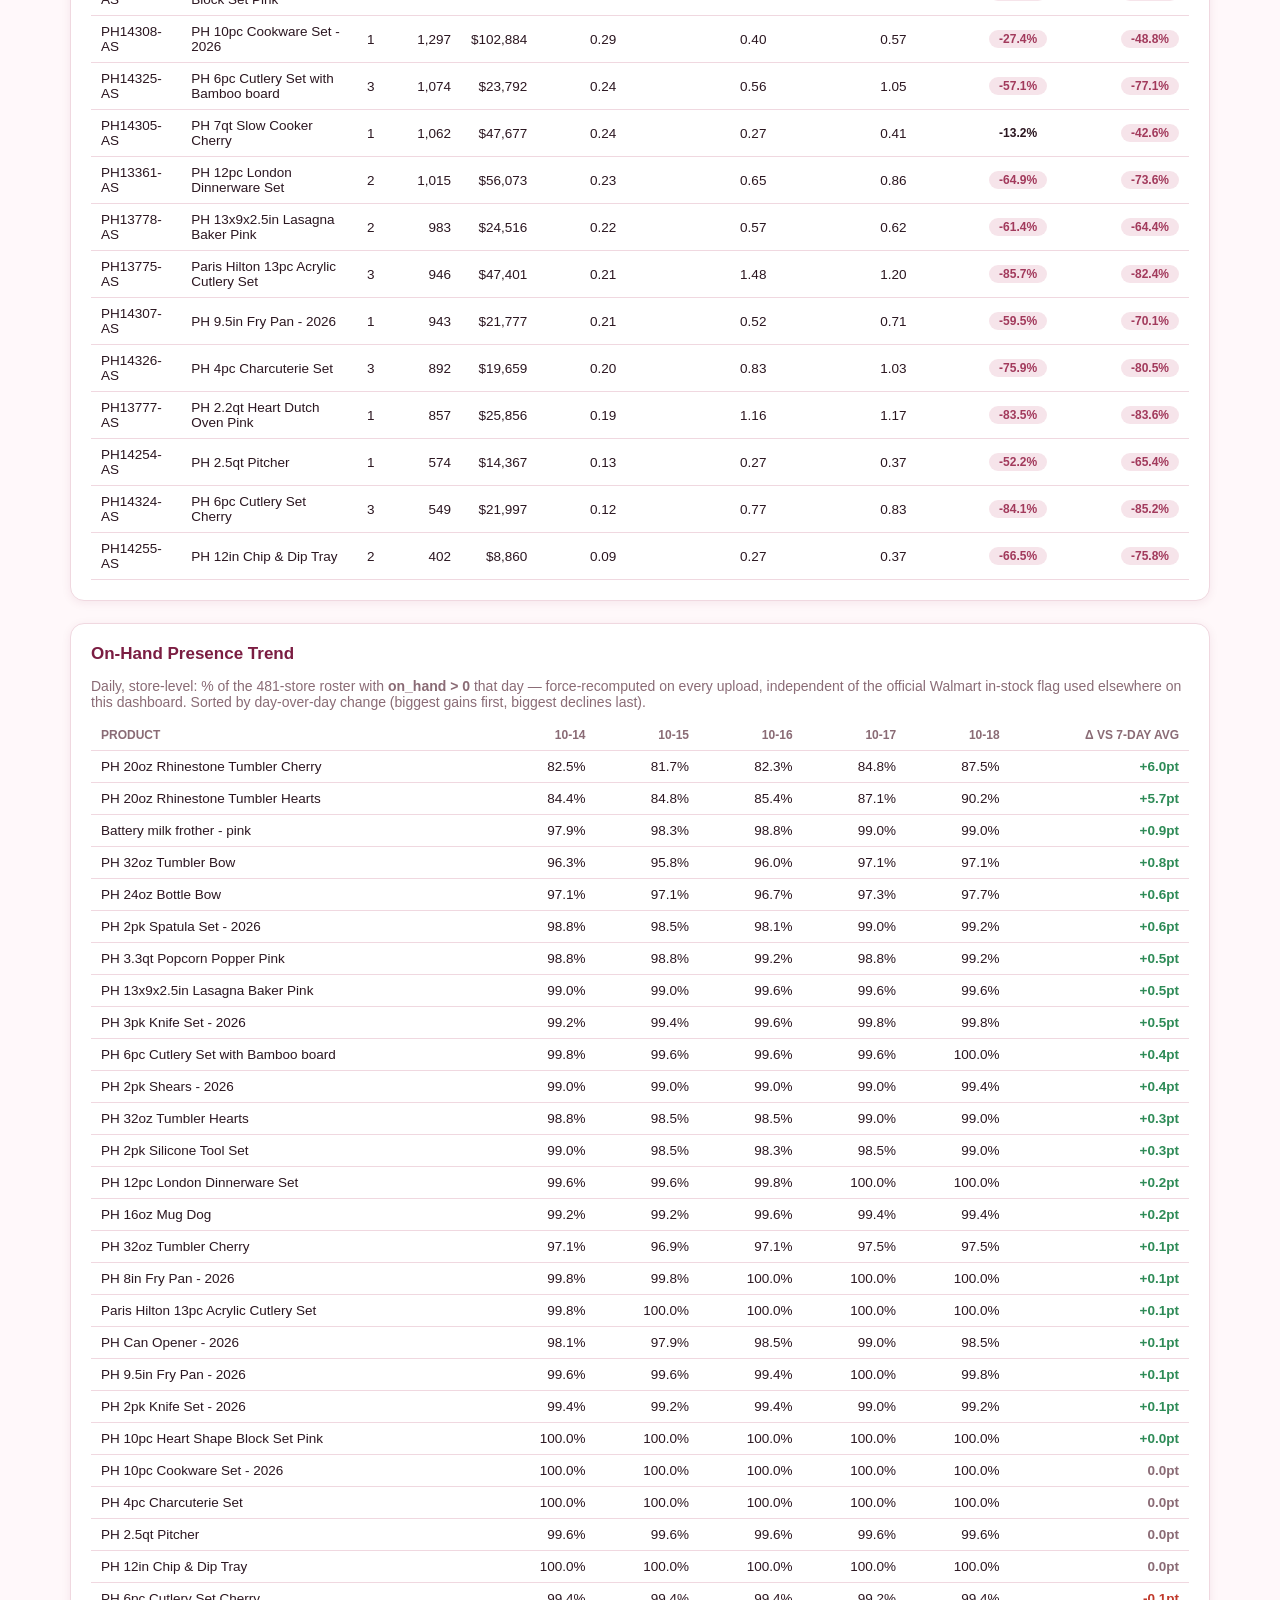
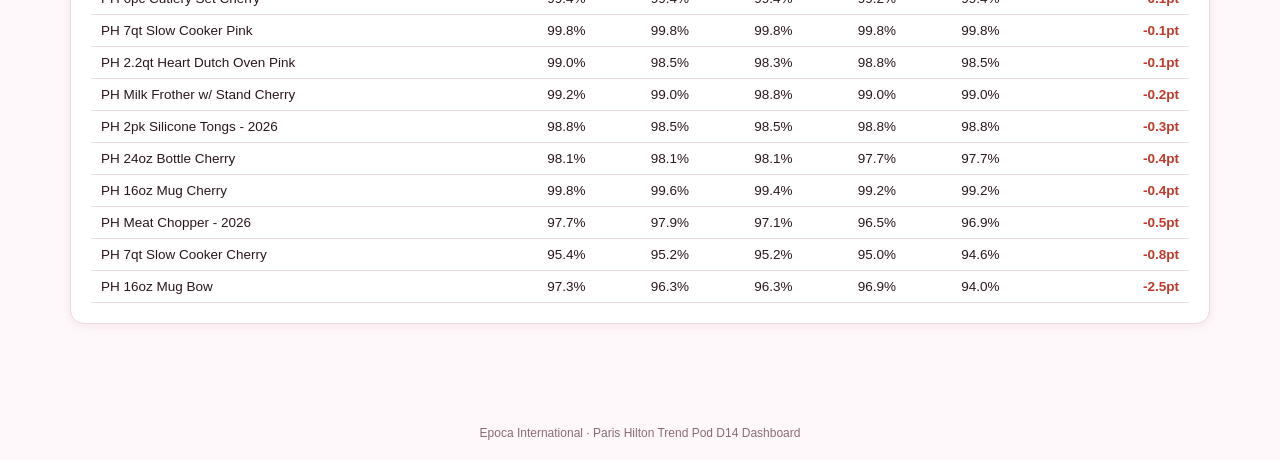
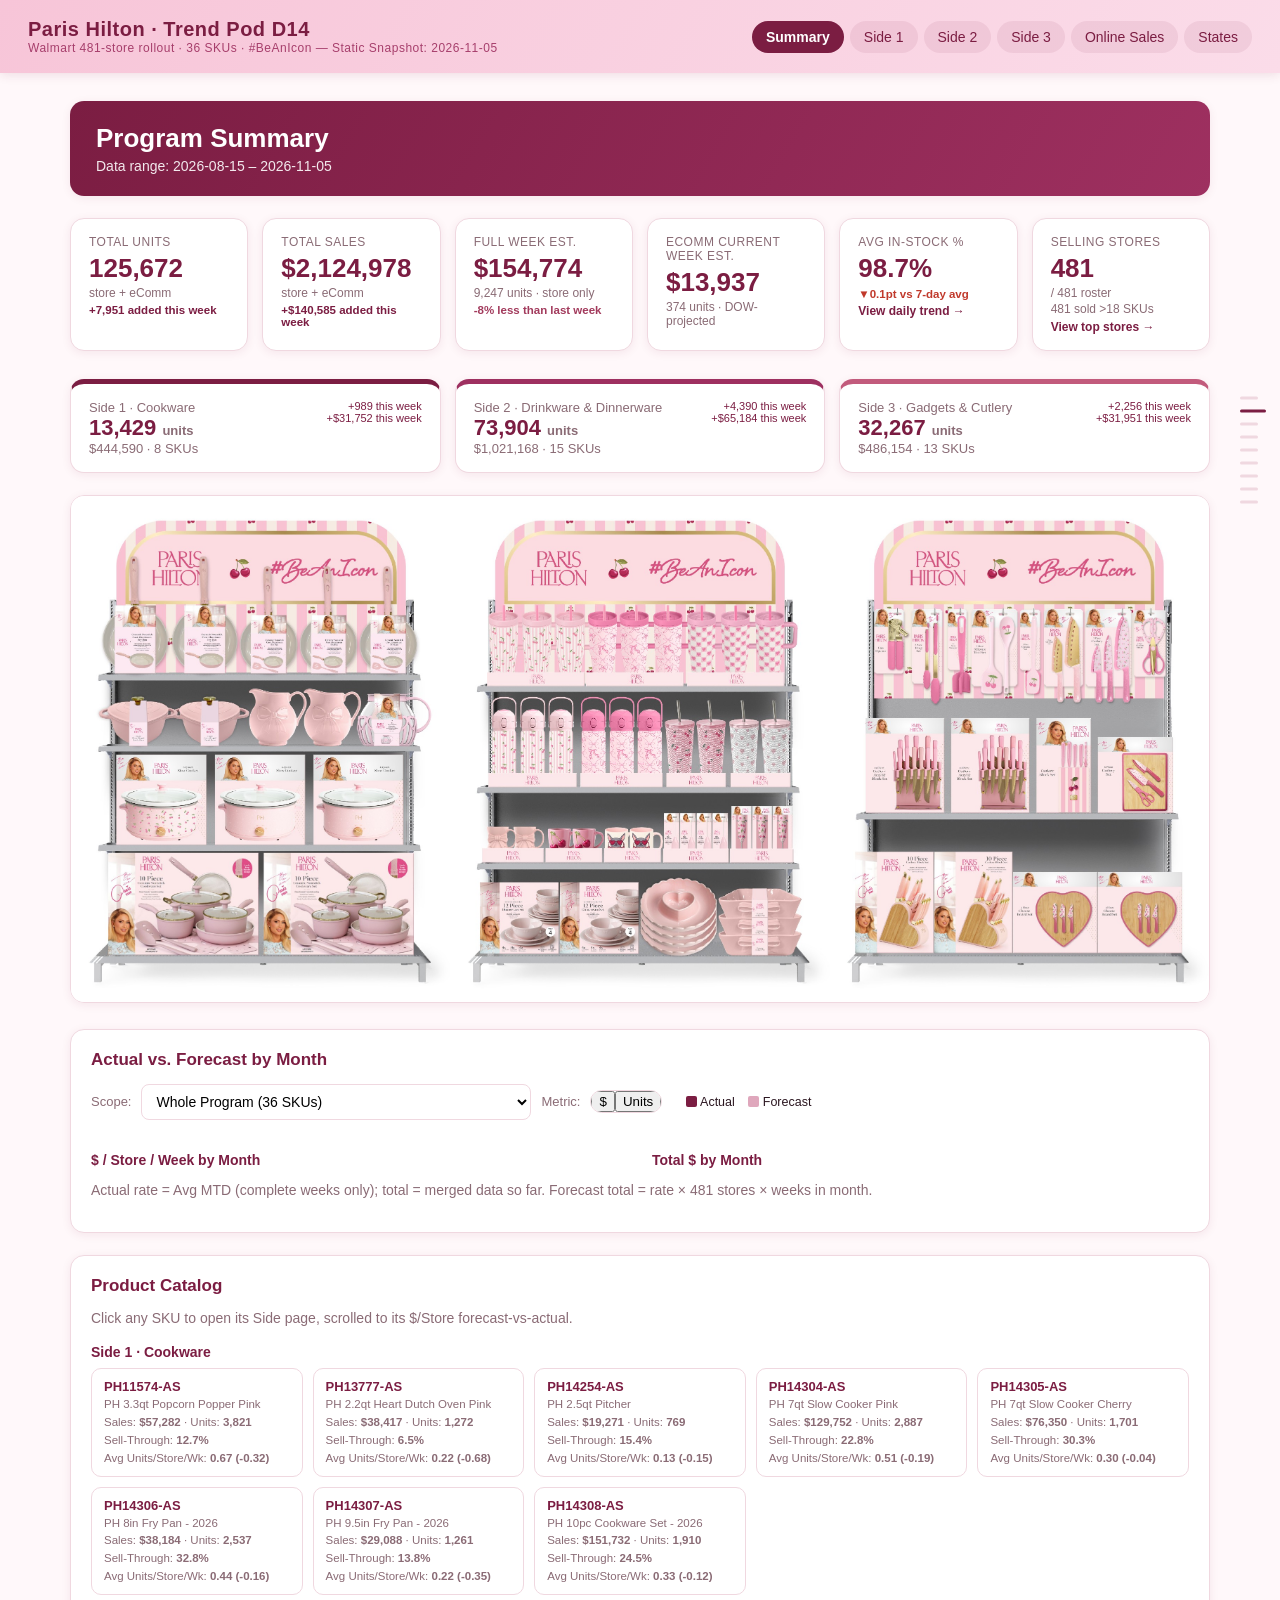
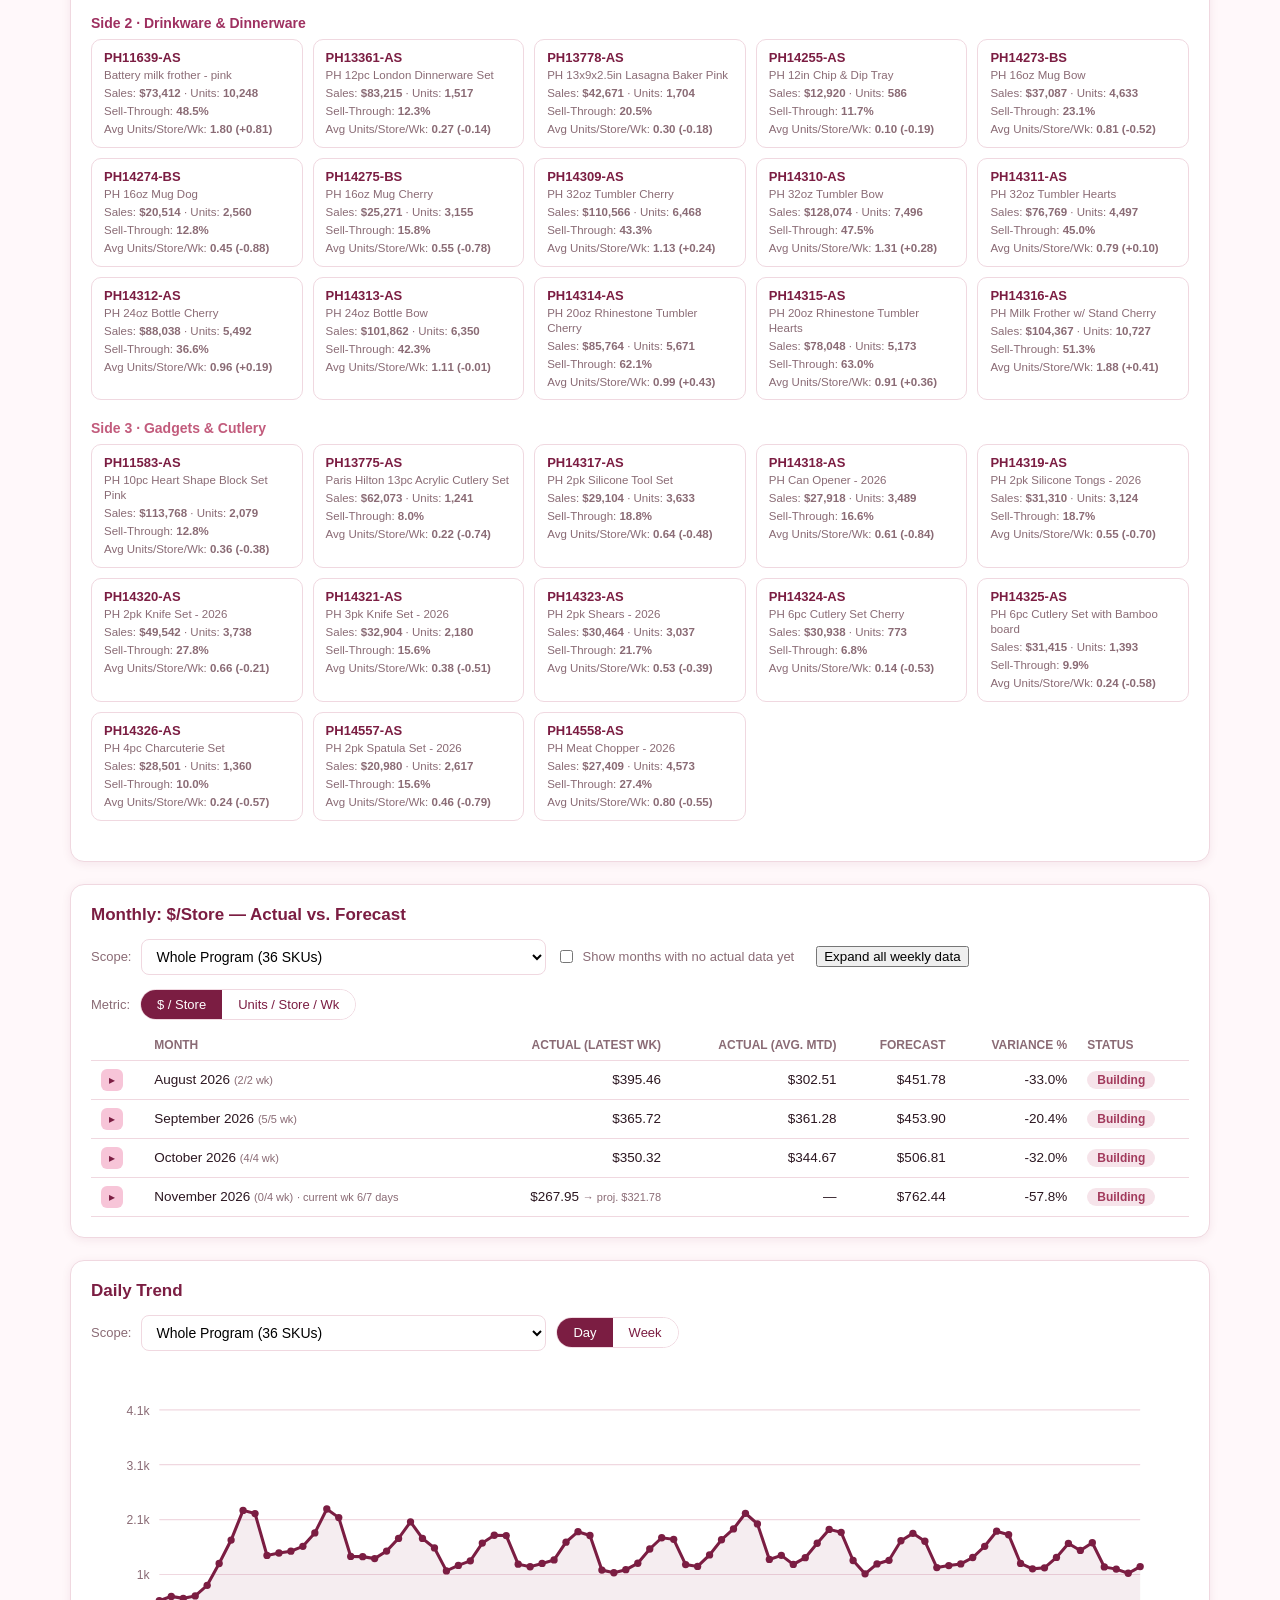
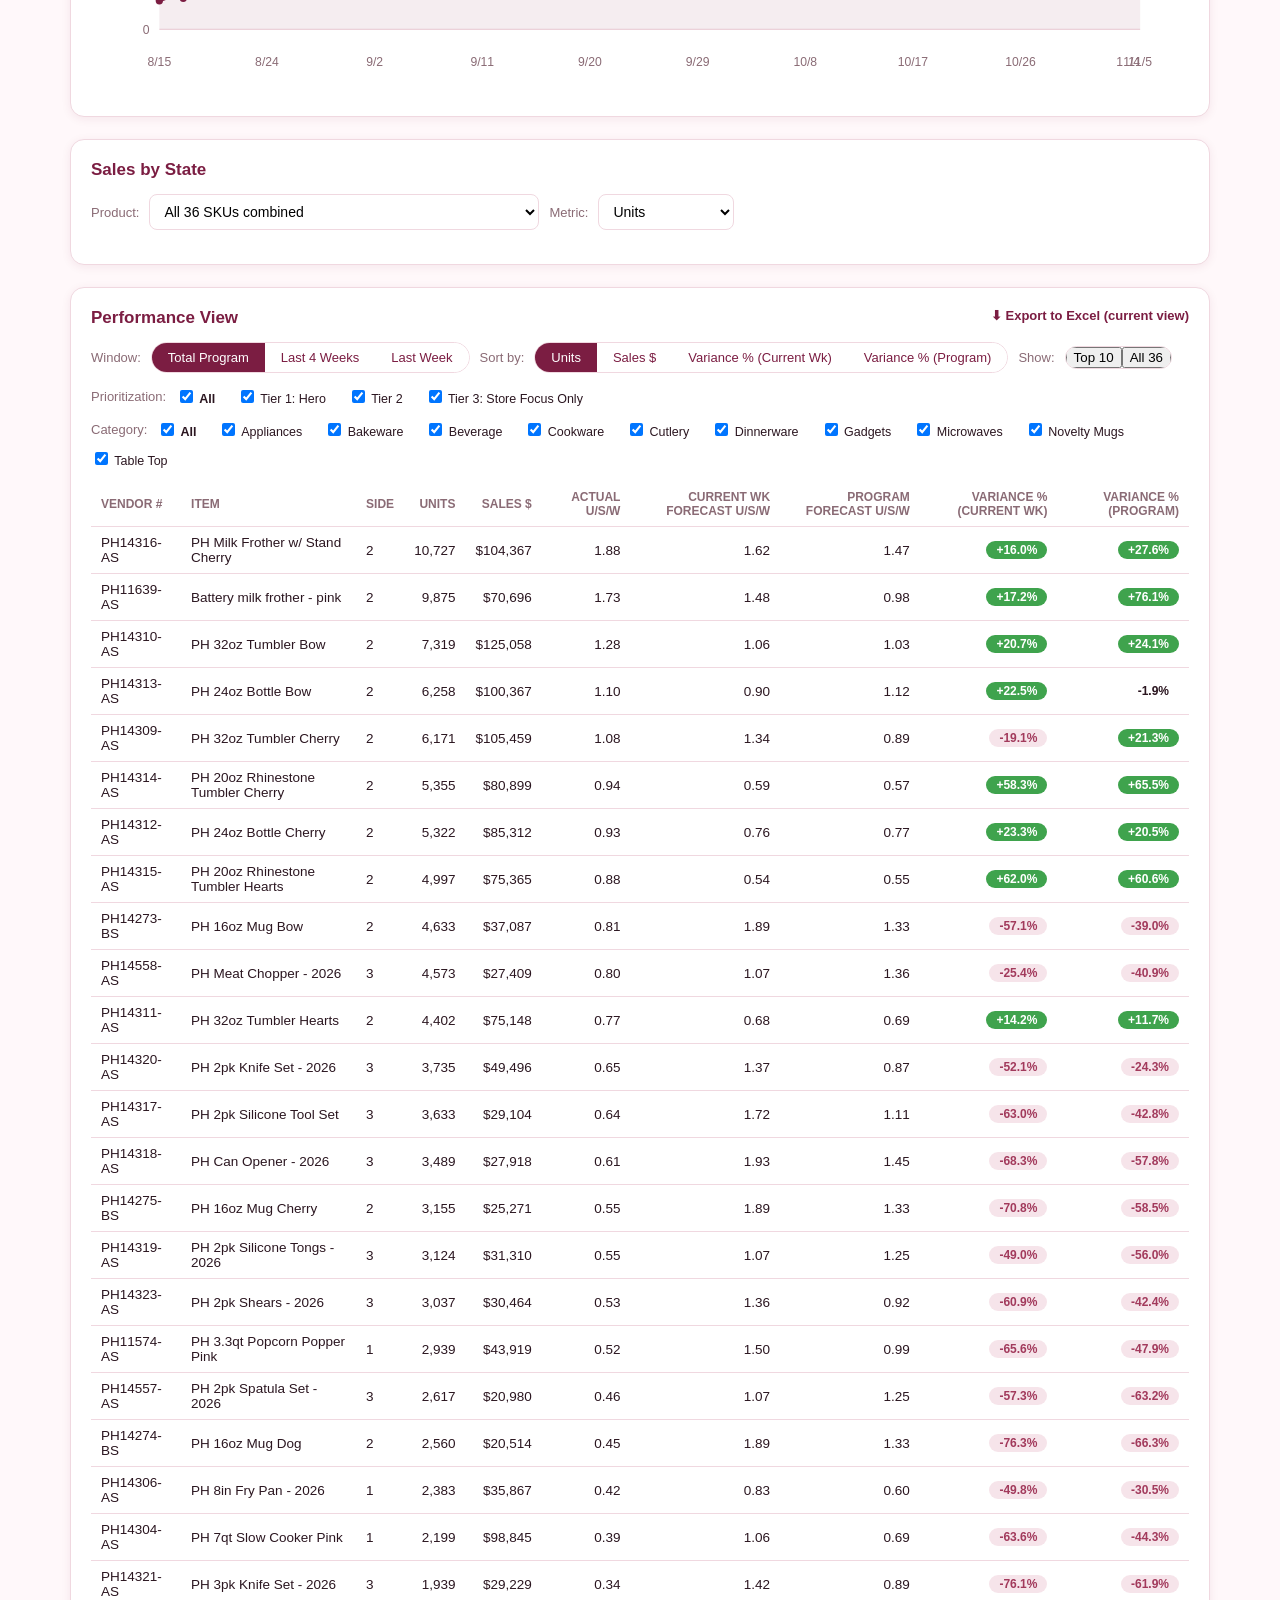
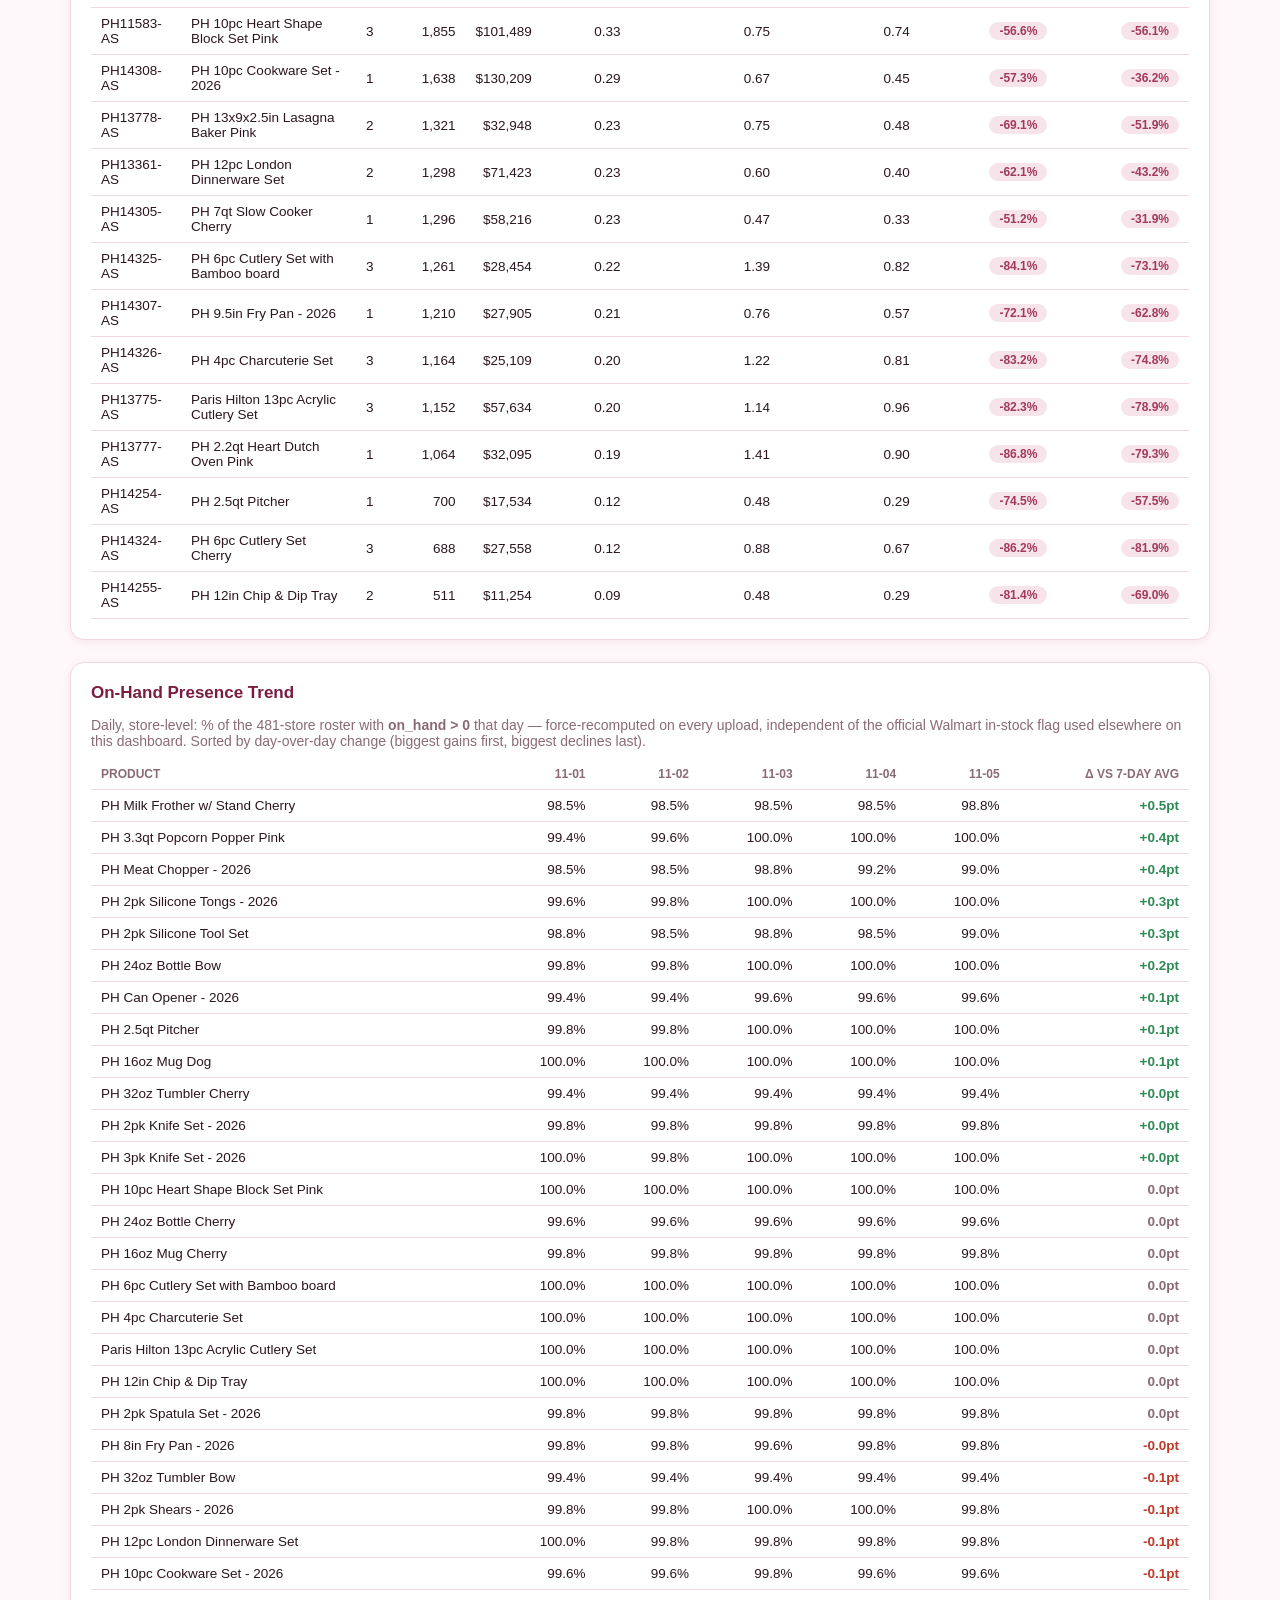
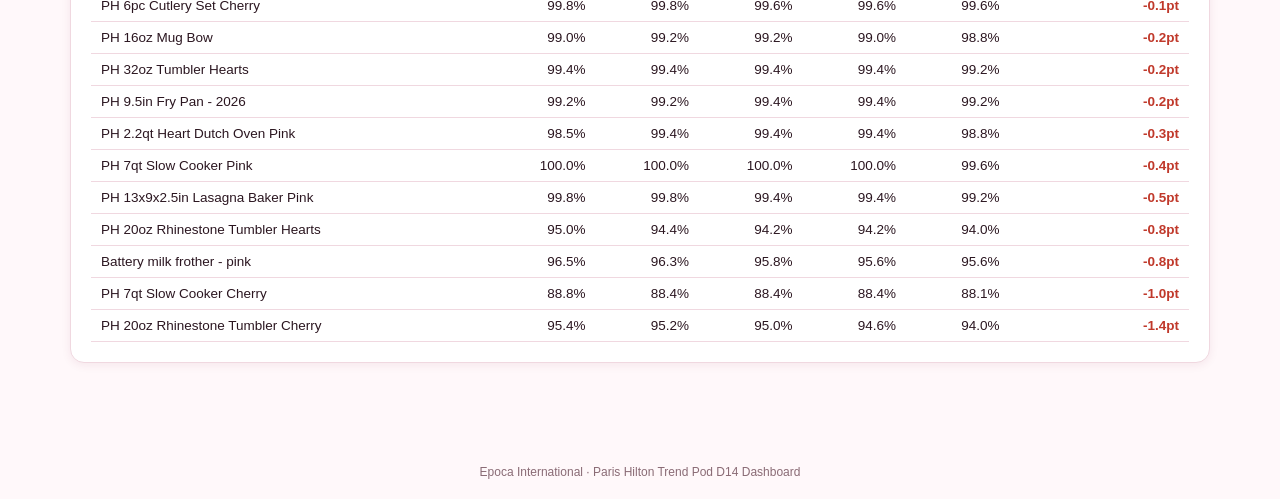
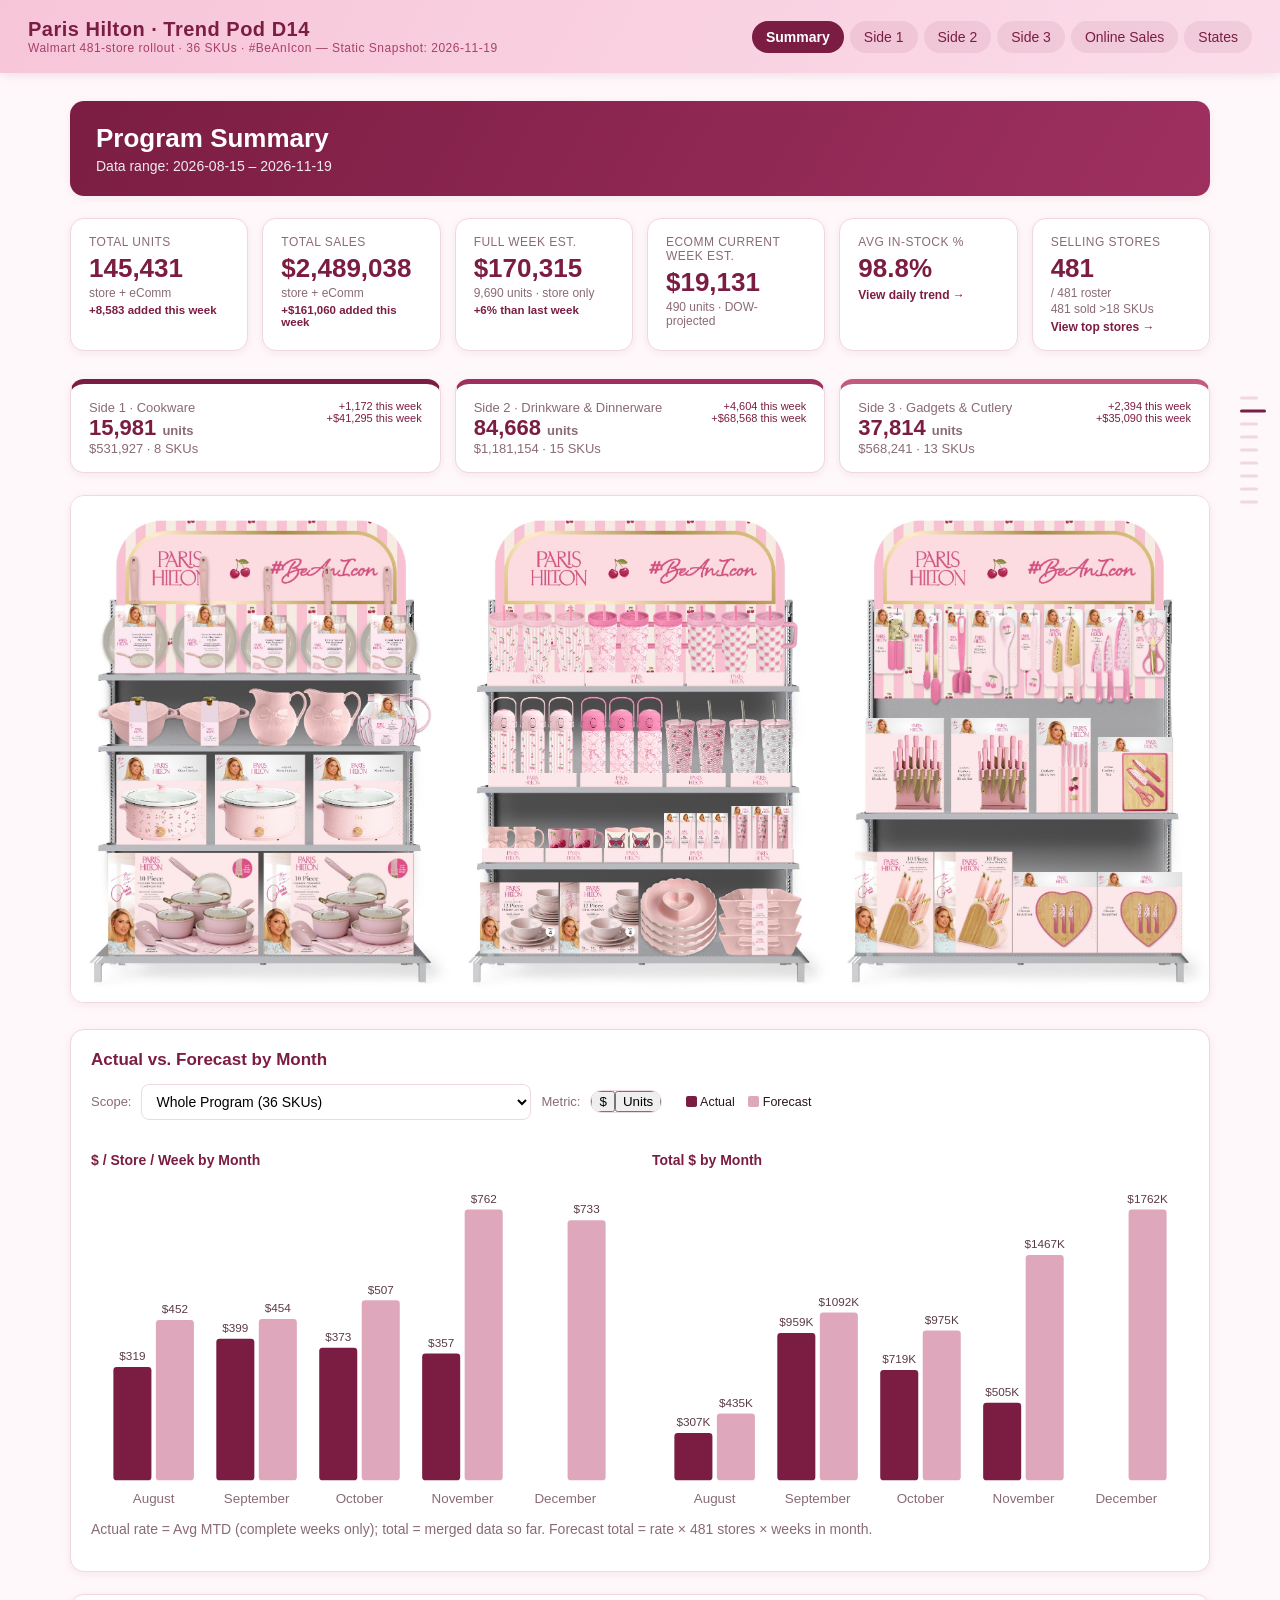
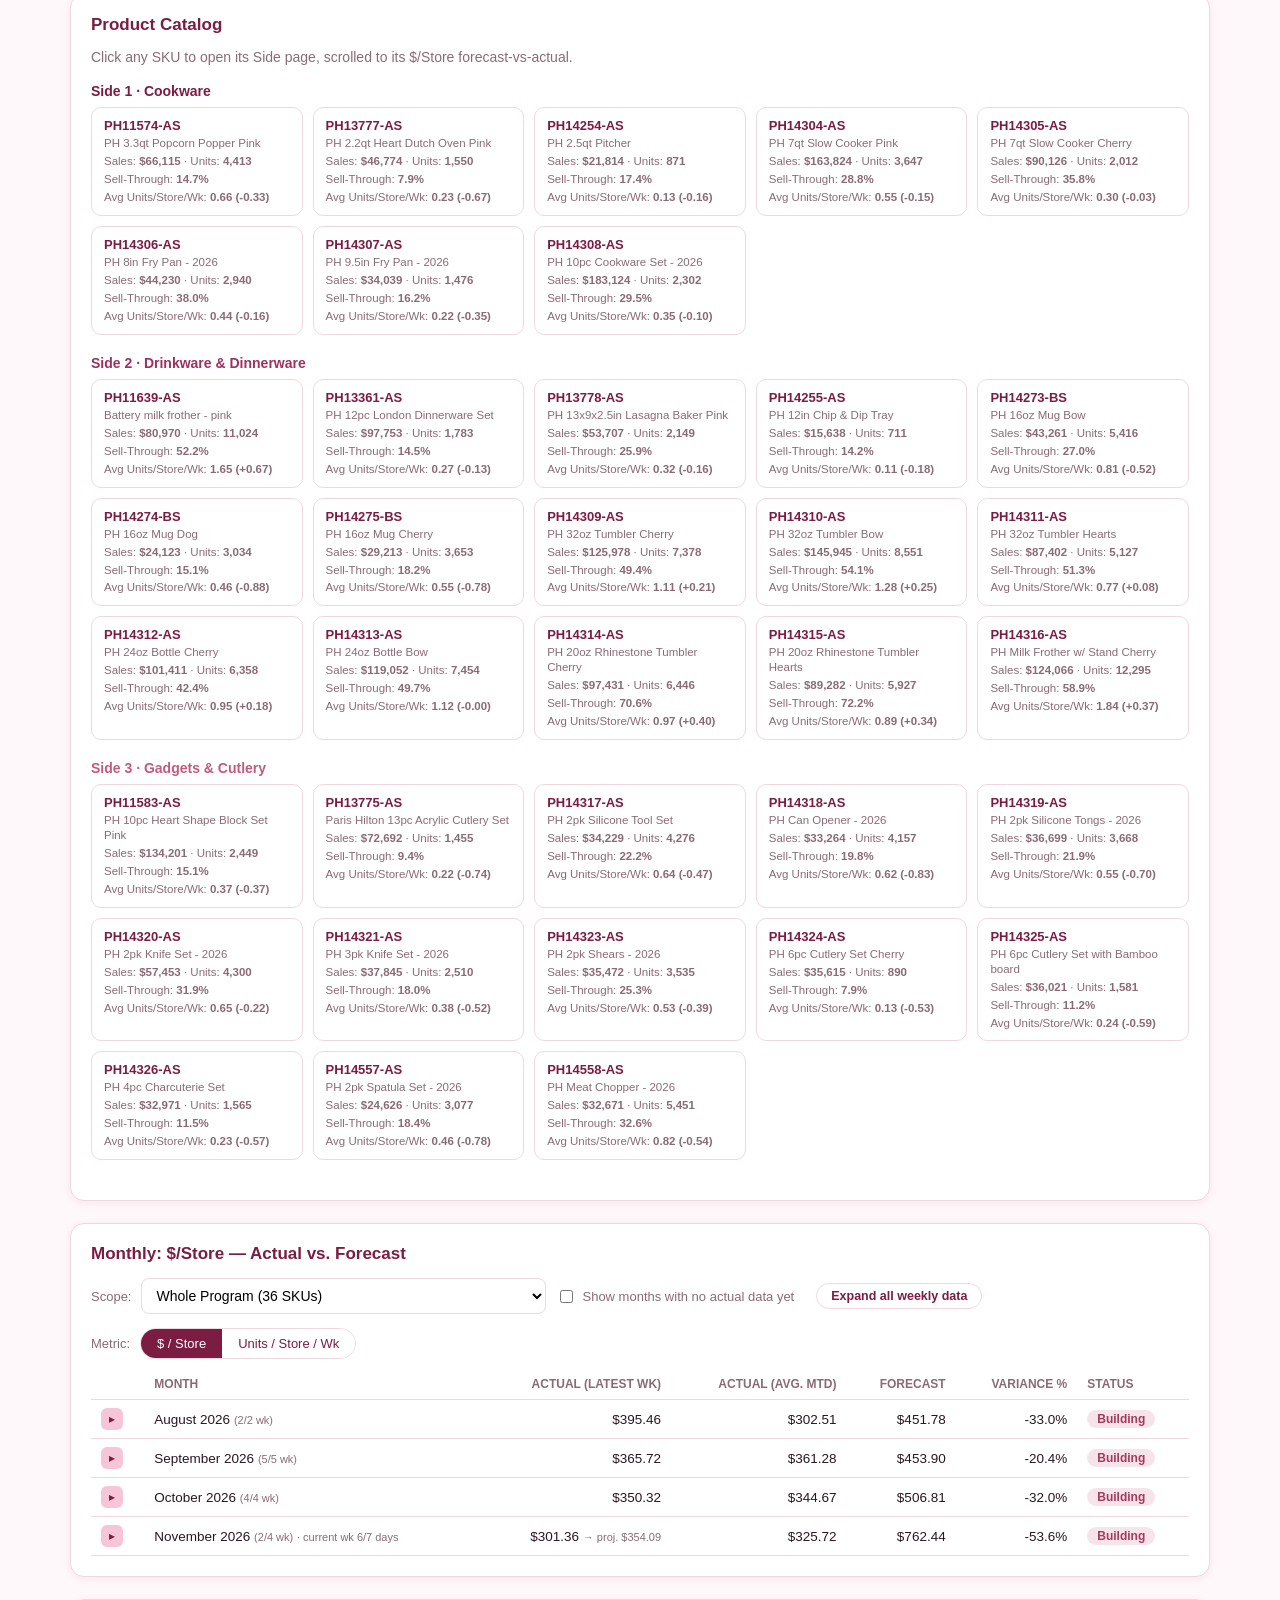
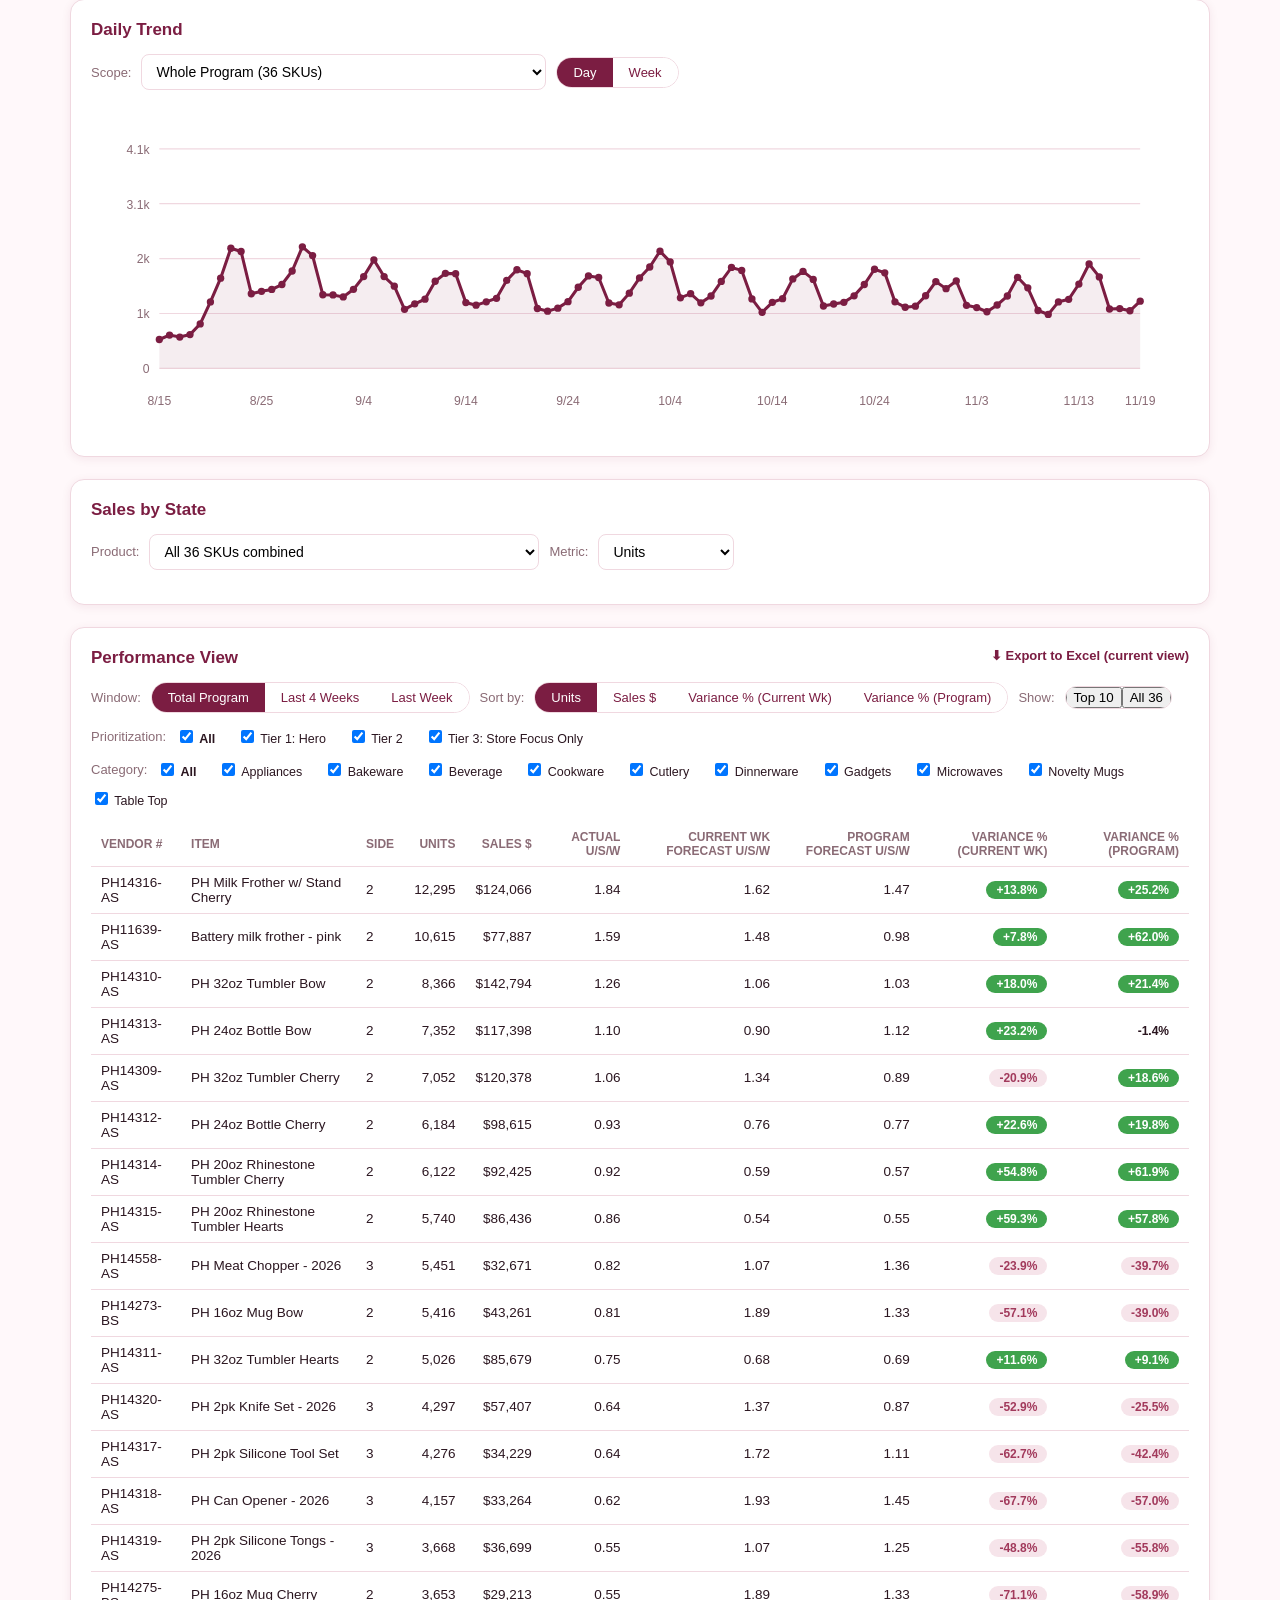
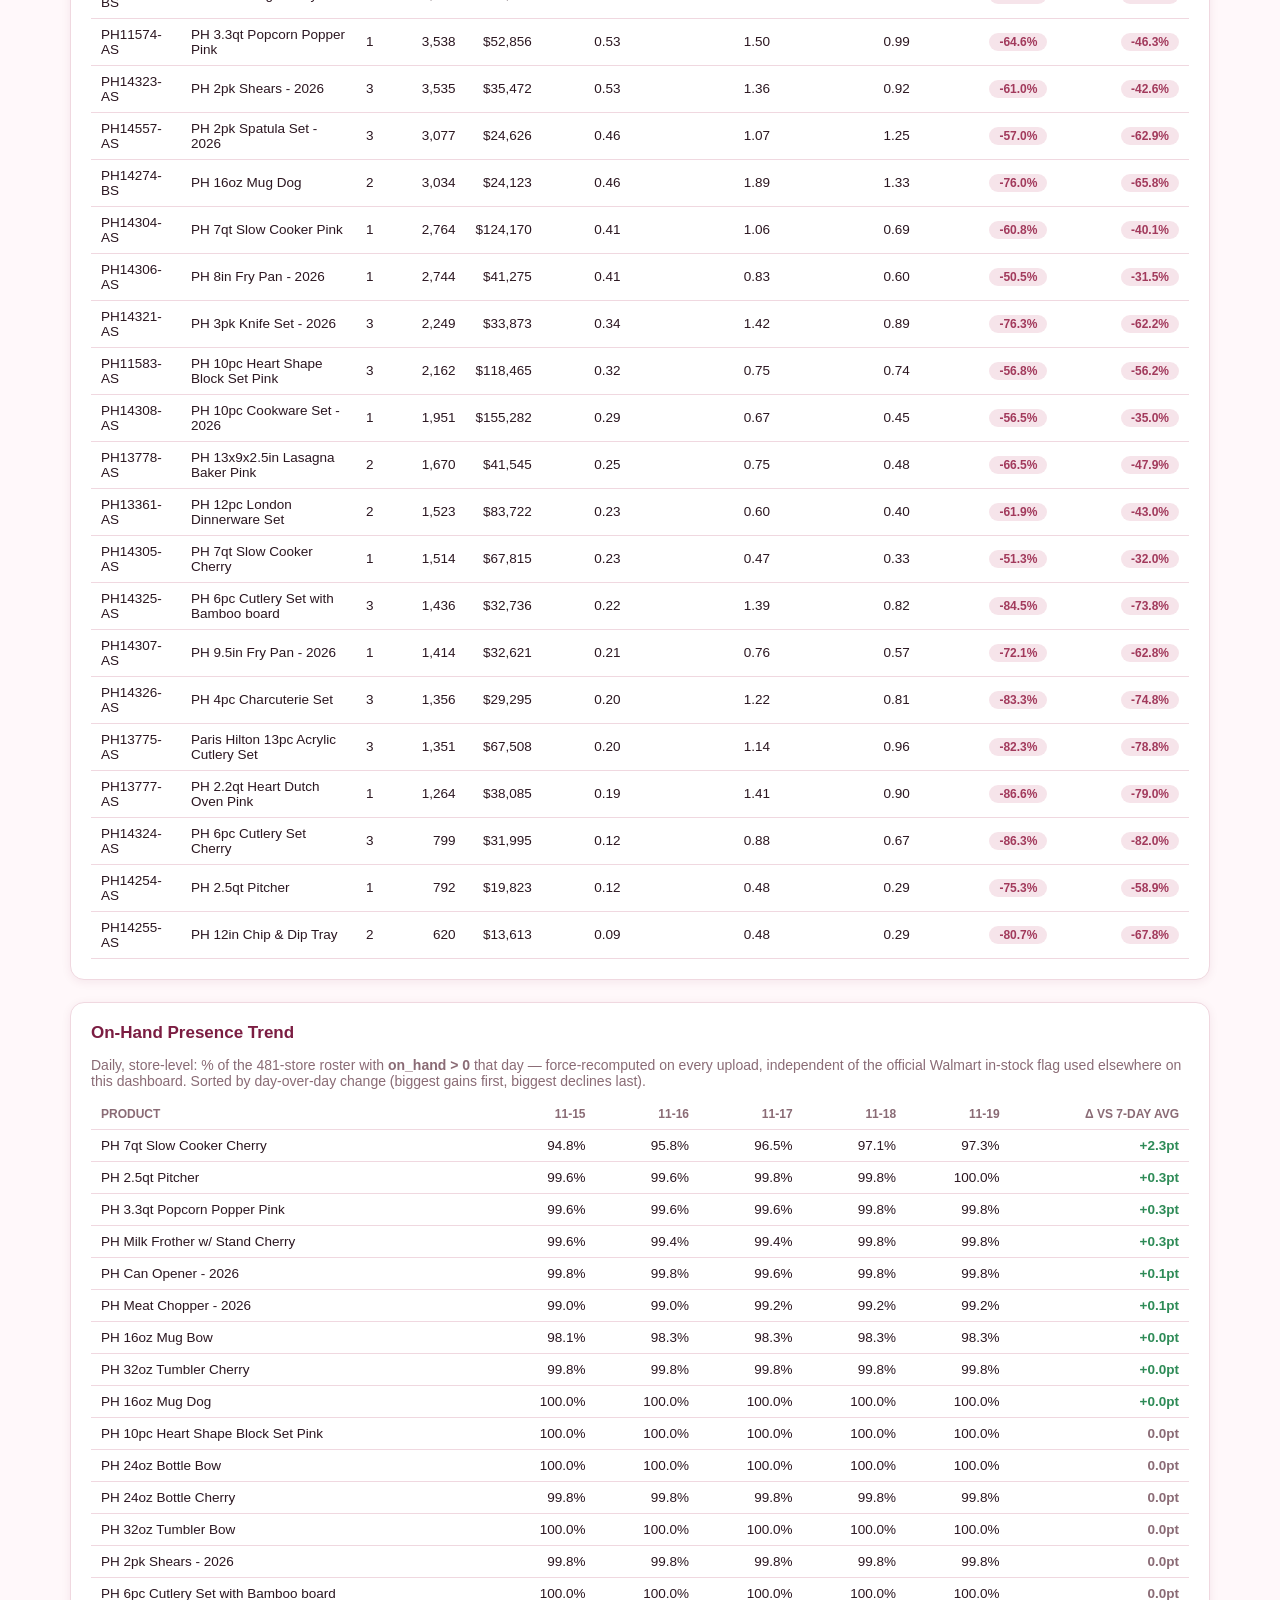
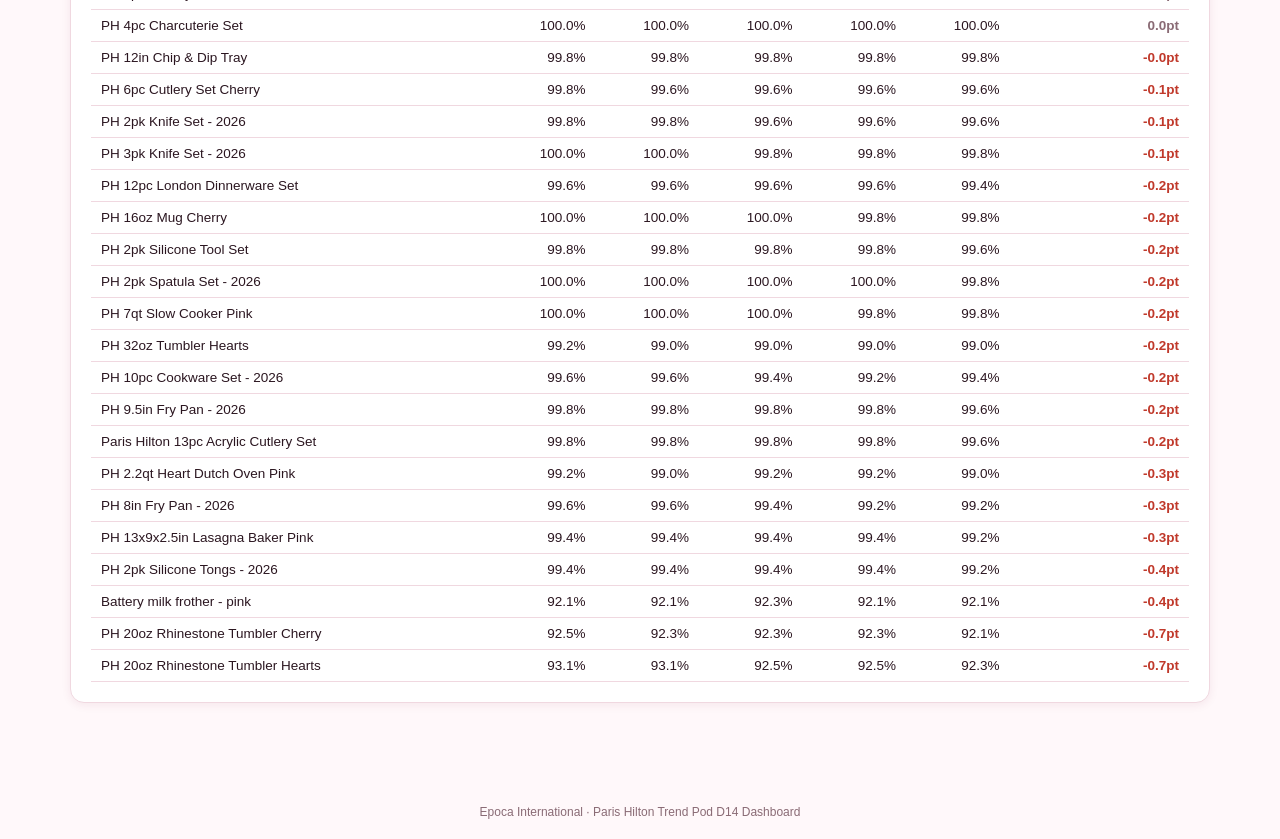
